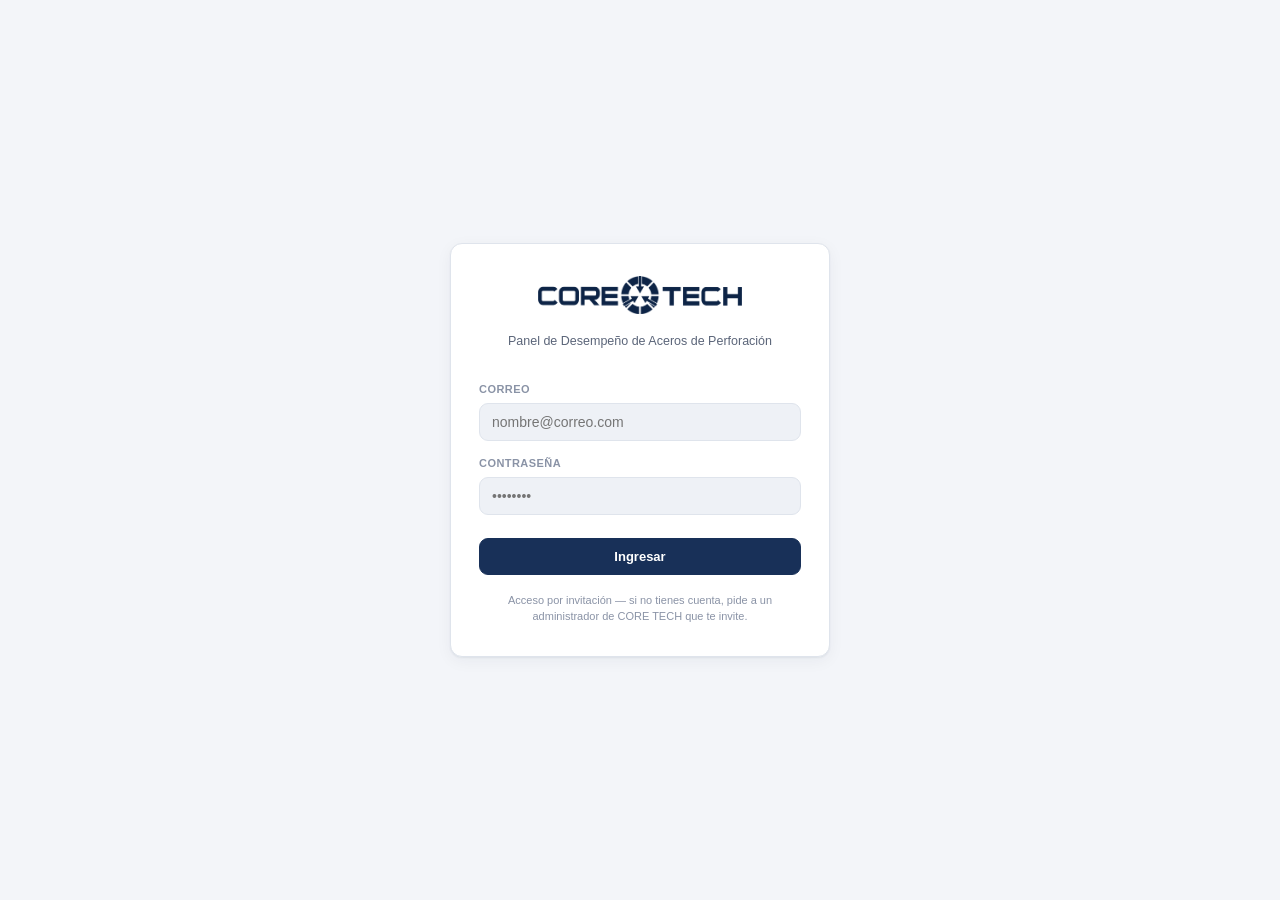
==== index.html @ a0001160 "Atención a observaciones del cliente: bajas con causa y modo completos, bajas registradas, bodega, o" ====
<!DOCTYPE html>
<html lang="es">
<head>
<meta charset="UTF-8">
<meta name="viewport" content="width=device-width, initial-scale=1.0">
<title>CORE TECH · Desempeño de Aceros de Perforación</title>
<style>
:root{
  --bg:#F3F5F9; --surface:#FFFFFF; --surface-2:#EEF1F6; --border:#DFE4EC;
  --text:#16233C; --text-dim:#5B6579; --text-faint:#8A93A6;
  --navy:#183058; --cyan:#00ADEE; --cyan2:#28AAE1; --cyan3:#4BC5EF;
  --gray1:#908D8E; --gray2:#9B9B9B; --gray3:#C4C4C4;
  --green:#1BAF7A; --orange:#E8722C; --blue:#0E7FA8;
  --ramp1:#4FBFE8; --ramp2:#28AAE1; --ramp3:#0E7FA8; --ramp4:#175A82;
  --red:#D64545; --gold:#B8862B; --purple:#7B5EC7;
  --shadow: 0 1px 2px rgba(22,35,60,.06), 0 4px 16px rgba(22,35,60,.05);
  --radius: 12px;
  --font-title:'Orbitron','Segoe UI',system-ui,sans-serif;
  --font-body:-apple-system,BlinkMacSystemFont,'Segoe UI',Roboto,Helvetica,Arial,sans-serif;
}
:root:not([data-theme="light"]) {
  @media (prefers-color-scheme: dark){
    --bg:#0B1A2E; --surface:#122642; --surface-2:#16294A; --border:#233A5C;
    --text:#EAF1FB; --text-dim:#A9B7CC; --text-faint:#7C8AA3;
    --green:#17A177; --orange:#D96E2A; --blue:#4586DA;
    --ramp1:#175A82; --ramp2:#0E7FA8; --ramp3:#28AAE1; --ramp4:#4FBFE8;
    --gold:#D6A23F; --purple:#9B82E0;
    --shadow: 0 1px 2px rgba(0,0,0,.3), 0 8px 24px rgba(0,0,0,.35);
  }
}
:root[data-theme="dark"]{
  --bg:#0B1A2E; --surface:#122642; --surface-2:#16294A; --border:#233A5C;
  --text:#EAF1FB; --text-dim:#A9B7CC; --text-faint:#7C8AA3;
  --green:#17A177; --orange:#D96E2A; --blue:#4586DA;
  --ramp1:#175A82; --ramp2:#0E7FA8; --ramp3:#28AAE1; --ramp4:#4FBFE8;
  --gold:#D6A23F; --purple:#9B82E0;
  --shadow: 0 1px 2px rgba(0,0,0,.3), 0 8px 24px rgba(0,0,0,.35);
}

@font-face{ font-family:'Orbitron'; font-weight:600; src:url([data-uri]) format('truetype'); font-display:swap; }
@font-face{ font-family:'Orbitron'; font-weight:800; src:url([data-uri]) format('truetype'); font-display:swap; }

*{box-sizing:border-box;}
html,body{margin:0;padding:0;}
body{
  background:var(--bg); color:var(--text); font-family:var(--font-body);
  font-size:14px; line-height:1.45; overflow-x:hidden;
}
#app{max-width:1400px;margin:0 auto;padding:20px 24px 60px;}

/* ---- login gate ---- */
body.authed #loginScreen{display:none;}
#app, #hubScreen, #usersScreen, #perfScreen, #dailyReportScreen, #toolsScreen, #reportsScreen, #dataScreen{display:none;}
body.screen-hub #hubScreen{display:flex;}
body.screen-app #app{display:block;}
body.screen-users #usersScreen{display:block;}
body.screen-perf #perfScreen{display:block;}
body.screen-daily-report #dailyReportScreen{display:flex;}
body.screen-tools #toolsScreen{display:flex;}
body.screen-reports #reportsScreen{display:flex;}
body.screen-data #dataScreen{display:flex;}
#perfScreen{max-width:1400px; margin:0 auto; padding:20px 24px 60px;}
#perfScreen .screen-header{max-width:none; margin:0 0 18px; padding:0;}
#dataScreen{max-width:1400px;}
#dailyReportScreen, #toolsScreen, #reportsScreen, #dataScreen{max-width:1200px; margin:0 auto; padding:20px 24px 60px; flex-direction:column; gap:20px;}
#dailyReportScreen .screen-header, #toolsScreen .screen-header, #reportsScreen .screen-header, #dataScreen .screen-header{max-width:none; margin:0; padding:0;}
#loginScreen{
  min-height:100vh; display:flex; align-items:center; justify-content:center; padding:24px;
}
.login-card{
  width:100%; max-width:380px; background:var(--surface); border:1px solid var(--border);
  border-radius:var(--radius); box-shadow:var(--shadow); padding:32px 28px; text-align:center;
}
.login-logo{height:38px; width:auto; margin:0 auto 18px; display:block;}
.login-logo.logo-dark{display:none;}
@media (prefers-color-scheme: dark){
  :root:not([data-theme="light"]) .login-logo.logo-light{display:none;}
  :root:not([data-theme="light"]) .login-logo.logo-dark{display:block;}
}
:root[data-theme="dark"] .login-logo.logo-light{display:none;}
:root[data-theme="dark"] .login-logo.logo-dark{display:block;}
.login-subtitle{font-size:12.5px; color:var(--text-dim); margin:0 0 22px;}
#loginForm, #setPasswordForm{display:flex; flex-direction:column; gap:5px; text-align:left;}
#loginForm label, #setPasswordForm label{font-size:11px; font-weight:700; text-transform:uppercase; letter-spacing:.04em; color:var(--text-faint); margin-top:10px;}
#loginForm input, #setPasswordForm input{
  padding:10px 12px; border-radius:9px; border:1px solid var(--border); background:var(--surface-2);
  color:var(--text); font-size:14px; font-family:var(--font-body);
}
.login-submit{width:100%; margin-top:18px; padding:10px;}
.login-error{background:rgba(214,69,69,.12); color:var(--red); font-size:12.5px; padding:9px 11px; border-radius:8px; margin-top:12px;}
.login-note{font-size:11px; color:var(--text-faint); margin:18px 0 0;}

/* ---- hub (selector de módulo) ---- */
#hubScreen{min-height:100vh; align-items:center; justify-content:center; padding:24px;}
.hub-wrap{width:100%; max-width:760px; text-align:center;}
.hub-logo{height:40px; width:auto; margin:0 auto 26px; display:block;}
.hub-logo.logo-dark{display:none;}
@media (prefers-color-scheme: dark){
  :root:not([data-theme="light"]) .hub-logo.logo-light{display:none;}
  :root:not([data-theme="light"]) .hub-logo.logo-dark{display:block;}
}
:root[data-theme="dark"] .hub-logo.logo-light{display:none;}
:root[data-theme="dark"] .hub-logo.logo-dark{display:block;}
.hub-title{font-family:var(--font-title); font-size:16px; letter-spacing:.03em; margin:0 0 22px; color:var(--text);}
.hub-grid{display:grid; grid-template-columns:repeat(auto-fit,minmax(200px,1fr)); gap:16px;}
.hub-card{
  background:var(--surface); border:1px solid var(--border); border-radius:var(--radius);
  box-shadow:var(--shadow); padding:26px 18px; cursor:pointer; text-align:center;
  color:var(--text); font-family:var(--font-body); transition:transform .12s ease, border-color .12s ease;
}
.hub-card:hover{border-color:var(--cyan2); transform:translateY(-2px);}
.hub-card .hub-card-icon{font-size:26px; display:block; margin-bottom:10px;}
.hub-card .hub-card-title{font-size:14px; font-weight:700;}
.hub-card .hub-card-sub{font-size:11.5px; color:var(--text-faint); margin-top:4px;}
.hub-empty{color:var(--text-faint); font-size:13px; padding:20px 0;}
.hub-topbar{display:flex; justify-content:flex-end; gap:8px; margin-bottom:18px;}

/* ---- pantalla de usuarios (módulo completo) ---- */
.screen-header{display:flex; align-items:center; justify-content:space-between; gap:12px; max-width:1400px; margin:0 auto 18px; padding:20px 24px 0;}
.screen-header h1{margin:0;}
#usersScreen .card{max-width:1400px; margin:0 auto; margin-bottom:24px;}

/* ---- user badge / management ---- */
.user-badge{font-size:12px; color:var(--text-dim); padding:0 4px; white-space:nowrap;}
.user-list{display:flex; flex-direction:column; gap:6px; margin:14px 0;}
.user-row{
  display:flex; align-items:center; gap:12px; padding:9px 12px; border:1px solid var(--border);
  border-radius:9px; background:var(--surface-2); flex-wrap:wrap;
}
.user-row .user-email{flex:1 1 200px; font-size:13px; word-break:break-all;}
.user-row select{
  padding:6px 8px; border-radius:8px; border:1px solid var(--border); background:var(--surface);
  color:var(--text); font-size:12.5px; font-family:var(--font-body);
}
.mine-checks{display:flex; gap:10px; align-items:center; font-size:11.5px; color:var(--text-dim);}
.mine-checks label{display:inline-flex; align-items:center; gap:4px; cursor:pointer;}
.mine-checks .admin-note{font-style:italic; color:var(--text-faint);}

.card{
  background:var(--surface); border:1px solid var(--border); border-radius:var(--radius);
  box-shadow:var(--shadow); padding:18px 20px;
}

/* ---- header ---- */
.topbar{
  display:flex; flex-wrap:wrap; align-items:center; justify-content:space-between; gap:12px 16px;
  padding:14px 4px 20px;
}
.brand{display:flex; align-items:center; gap:16px; min-width:0;}
.brand > div{min-width:0;}
.brand h1{overflow-wrap:break-word;}
.brand img.logo{height:34px; width:auto; display:block;}
.brand img.logo-dark{display:none;}
@media (prefers-color-scheme: dark){
  :root:not([data-theme="light"]) .brand img.logo-light{ display:none; }
  :root:not([data-theme="light"]) .brand img.logo-dark{ display:block; }
}
:root[data-theme="dark"] .brand img.logo-light{ display:none; }
:root[data-theme="dark"] .brand img.logo-dark{ display:block; }
.brand h1{
  font-family:var(--font-title); font-weight:800; font-size:16px; letter-spacing:.02em;
  margin:0; color:var(--navy);
}
:root[data-theme="dark"] .brand h1,
:root:not([data-theme="light"]) .brand h1{ color:var(--text); }
@media (prefers-color-scheme: dark){ :root:not([data-theme="light"]) .brand h1{ color:var(--text); } }
.brand .subtitle{margin:2px 0 0; color:var(--text-dim); font-size:12.5px;}
.mode-badge{
  display:inline-flex; vertical-align:middle; margin-left:8px; font-family:var(--font-body);
  font-size:11px; font-weight:700; letter-spacing:.02em; padding:3px 9px; border-radius:99px;
  background:var(--cyan); color:#fff;
}
.mode-badge[hidden]{display:none;}
.topbar-actions{display:flex; flex-wrap:wrap; align-items:center; justify-content:flex-end; gap:8px 10px; min-width:0;}
#presentationMineSelect{
  font-family:var(--font-body); border-radius:9px; border:1px solid var(--border); background:var(--surface);
  color:var(--text); padding:8px 12px; font-size:13px; font-weight:600; cursor:pointer;
}
body.presentation .presentation-hide{display:none;}

button{
  font-family:var(--font-body); cursor:pointer; border-radius:9px; border:1px solid var(--border);
  background:var(--surface); color:var(--text); padding:8px 14px; font-size:13px; font-weight:600;
  transition:all .15s ease;
}
button:hover{border-color:var(--cyan); color:var(--navy);}
:root[data-theme="dark"] button:hover, :root:not([data-theme="light"]) button:hover{color:var(--cyan3);}
button.primary{background:var(--navy); border-color:var(--navy); color:#fff;}
button.primary:hover{background:#0f2140; color:#fff;}
button.ghost{background:transparent; border-color:transparent; padding:8px 10px;}
button.small{padding:5px 10px; font-size:12px; font-weight:500;}
button.chip{
  border-radius:999px; padding:6px 13px; font-size:12.5px; font-weight:500;
  background:var(--surface-2); border-color:var(--border); color:var(--text-dim);
}
button.chip.active{background:var(--navy); border-color:var(--navy); color:#fff;}
button:disabled{opacity:.45; cursor:not-allowed;}
button:disabled:hover{border-color:var(--border); color:var(--text);}

.perf-selection-bar{
  display:flex; flex-wrap:wrap; align-items:center; gap:8px 12px;
  margin:2px 0 18px; padding:10px 14px; background:var(--surface-2);
  border:1px solid var(--border); border-radius:10px;
}
.perf-selection-count{font-size:12.5px; font-weight:700; color:var(--text-dim); margin-right:auto;}
.perf-row-chk, .perf-select-all-chk{width:16px; height:16px; cursor:pointer;}

/* ---- filter bar ---- */
.filterbar{
  display:flex; flex-wrap:wrap; align-items:flex-end; gap:18px 22px;
  margin-bottom:18px;
}
.filter-group{display:flex; flex-direction:column; gap:6px; min-width:140px;}
.filter-group[hidden]{display:none;}
.filter-group label{font-size:11px; font-weight:700; text-transform:uppercase; letter-spacing:.05em; color:var(--text-faint);}
.chipset{display:flex; flex-wrap:wrap; gap:6px; max-width:340px;}
.dropdown{position:relative;}
.dropdown-btn{
  display:flex; align-items:center; gap:6px; min-width:170px; justify-content:space-between;
  background:var(--surface-2); font-weight:500;
}
.dropdown-panel{
  position:absolute; top:calc(100% + 6px); left:0; z-index:40; width:280px; max-height:320px;
  overflow-y:auto; background:var(--surface); border:1px solid var(--border); border-radius:10px;
  box-shadow:var(--shadow); padding:10px;
}
.dropdown-panel input[type="search"]{
  width:100%; padding:7px 9px; border-radius:7px; border:1px solid var(--border);
  background:var(--surface-2); color:var(--text); font-size:12.5px; margin-bottom:8px;
}
.dropdown-panel label.opt{
  display:flex; align-items:center; gap:8px; padding:5px 4px; font-size:12.5px; border-radius:6px; cursor:pointer;
}
.dropdown-panel label.opt:hover{background:var(--surface-2);}
.dateinputs{display:flex; align-items:center; gap:6px;}
.dateinputs input[type="date"]{
  padding:6.5px 8px; border-radius:8px; border:1px solid var(--border); background:var(--surface-2);
  color:var(--text); font-size:12.5px; font-family:var(--font-body);
}
.filter-group input[type="date"], .filter-group input[type="text"],
.filter-group input[type="number"], .filter-group input[type="search"]{
  padding:8px 10px; border-radius:8px; border:1px solid var(--border); background:var(--surface-2);
  color:var(--text); font-size:13px; font-family:var(--font-body); width:100%;
}
.metros-input{
  width:100px; padding:5px 8px; border-radius:7px; border:1px solid var(--border);
  background:var(--surface); color:var(--text); font-size:13px; font-family:var(--font-body);
  text-align:right; font-variant-numeric:tabular-nums;
}
.metros-input:focus{border-color:var(--cyan); outline:none;}
button.danger{color:var(--red);}
button.danger:hover{border-color:var(--red); background:rgba(214,69,69,.08); color:var(--red);}

textarea{
  width:100%; padding:10px 12px; border-radius:8px; border:1px solid var(--border);
  background:var(--surface-2); color:var(--text); font-size:13px; font-family:var(--font-body);
  resize:vertical; min-height:70px;
}
textarea:focus{border-color:var(--cyan); outline:none;}
#reportsFormView label{display:block; font-size:11px; font-weight:700; text-transform:uppercase; letter-spacing:.05em; color:var(--text-faint); margin-bottom:6px;}
#reportsFormView h3{margin-bottom:4px;}
.rpt-plan-row{display:grid; grid-template-columns:2fr 1fr 140px auto; gap:10px; align-items:end; margin-bottom:10px;}
.rpt-plan-row .filter-group{min-width:0;}
@media (max-width:760px){ .rpt-plan-row{grid-template-columns:1fr;} }
.rpt-aprobadores{display:grid; grid-template-columns:repeat(auto-fit, minmax(220px,1fr)); gap:16px; margin-top:10px;}
.rpt-aprobador{display:flex; flex-direction:column; gap:10px; background:var(--surface-2); border:1px solid var(--border); border-radius:10px; padding:14px;}
.rpt-fotos-preview{display:flex; flex-wrap:wrap; gap:10px; margin-top:12px;}
.rpt-foto-thumb{position:relative; width:110px; height:80px; border-radius:8px; overflow:hidden; border:1px solid var(--border);}
.rpt-foto-thumb img{width:100%; height:100%; object-fit:cover; display:block;}
.rpt-foto-thumb button{position:absolute; top:2px; right:2px; padding:2px 6px; font-size:11px; line-height:1; background:rgba(22,35,60,.75); color:#fff; border:none; border-radius:5px;}
.filter-actions{margin-left:auto; align-self:flex-end;}

/* ---- KPI row ---- */
.kpirow{
  display:grid; grid-template-columns:repeat(auto-fit,minmax(170px,1fr)); gap:14px;
  margin-bottom:20px;
}
.kpi{padding:16px 16px;}
.kpi .label{font-size:11px; font-weight:700; text-transform:uppercase; letter-spacing:.04em; color:var(--text-faint); margin-bottom:8px;}
.kpi .value{font-family:var(--font-title); font-weight:800; font-size:23px; color:var(--navy); line-height:1.1;}
:root[data-theme="dark"] .kpi .value, :root:not([data-theme="light"]) .kpi .value{color:var(--cyan3);}
@media (prefers-color-scheme: dark){ :root:not([data-theme="light"]) .kpi .value{color:var(--cyan3);} }
.kpi .value small{font-size:12px; font-weight:600; color:var(--text-dim); margin-left:2px;}
.kpi .sub{font-size:11.5px; color:var(--text-dim); margin-top:5px;}
.kpi.accent{background:linear-gradient(135deg, var(--navy), #0f2140); border-color:var(--navy);}
.kpi.accent .label{color:#B9C7DE;}
.kpi.accent .value{color:#fff;}
.kpi.accent .sub{color:#9FB0C8;}
.kpi.kpi-bad{border-color:var(--red);}
.kpi.kpi-bad .value{color:var(--red);}
.kpi.kpi-good{border-color:var(--green);}
.kpi.kpi-good .value{color:var(--green);}

select{
  padding:8px 10px; border-radius:8px; border:1px solid var(--border); background:var(--surface-2);
  color:var(--text); font-size:13px; font-family:var(--font-body); width:100%;
}
.conc-toggle{border-radius:999px; padding:4px 12px; font-size:11.5px; font-weight:700;}
.conc-toggle.conc-si{background:rgba(27,175,122,.15); color:var(--green); border-color:transparent;}
.conc-toggle.conc-no{background:var(--surface-2); color:var(--text-faint);}
.sarta-block{margin-bottom:6px;}
.sarta-block + .sarta-block{border-top:1px solid var(--border); padding-top:6px;}

/* ---- charts grid ---- */
.chartsgrid{display:grid; grid-template-columns:1fr 1fr; gap:16px; margin-bottom:16px;}
@media (max-width:980px){ .chartsgrid{grid-template-columns:1fr;} }
.chart-card h3{margin:0 0 4px; font-size:13.5px; font-weight:700; color:var(--text);}
.chart-card .chart-sub{font-size:11.5px; color:var(--text-faint); margin:0 0 10px;}
.chart-card svg text{fill:var(--text-dim); font-family:var(--font-body);}
.bar-label{font-size:10.5px; fill:var(--text-dim);}
.bar-value{font-size:10.5px; font-weight:700; fill:var(--text);}
.axis-line{stroke:var(--border); stroke-width:1;}
.ref-line{stroke:var(--text-faint); stroke-width:1; stroke-dasharray:3 3;}
.empty-note{color:var(--text-faint); font-size:12.5px; padding:20px 0; text-align:center;}
.chart-legend{display:flex; gap:14px; flex-wrap:wrap; font-size:11px; color:var(--text-dim); margin-bottom:6px;}
.legend-item{display:inline-flex; align-items:center; gap:5px;}
.legend-dot{width:9px; height:9px; border-radius:2px; display:inline-block; flex:none;}

/* ---- motivo de baja ---- */
.motivo-card{margin-bottom:16px;}
.motivo-card h3{margin:0 0 4px; font-size:13.5px;}
.motivo-card .note{font-size:12px; color:var(--text-dim); margin:10px 0 0; line-height:1.55;}
#motivoGrid{display:grid; grid-template-columns:repeat(auto-fit,minmax(200px,1fr)); gap:12px; margin-top:12px;}
.motivo-box{border:1px solid var(--border); border-radius:10px; padding:12px 14px; background:var(--surface-2);}
.motivo-box .m-title{font-size:11.5px; font-weight:700; color:var(--text-dim); text-transform:uppercase; letter-spacing:.03em;}
.motivo-box .m-value{font-family:var(--font-title); font-weight:800; font-size:22px; margin-top:6px;}
.motivo-box .m-detail{font-size:11.5px; color:var(--text-faint); margin-top:4px;}
.motivo-box.fin{border-left:4px solid var(--green);}
.motivo-box.operativa{border-left:4px solid var(--orange);}
.motivo-box.sincausa{border-left:4px solid var(--gray2);}
.motivo-box.otra{border-left:4px solid var(--blue);}

/* ---- table ---- */
.table-card{margin-bottom:16px;}
.table-tabs{display:flex; gap:8px; margin-bottom:12px;}
.table-tabs button{border-radius:8px;}
.table-tabs button.active{background:var(--navy); border-color:var(--navy); color:#fff;}
#tableSearch{
  width:100%; max-width:320px; padding:8px 11px; border-radius:8px; border:1px solid var(--border);
  background:var(--surface-2); color:var(--text); font-size:13px; margin-bottom:12px;
}
.table-wrap{overflow-x:auto;}
table{width:100%; border-collapse:collapse; font-size:12.5px;}
thead th{
  text-align:left; padding:8px 10px; border-bottom:2px solid var(--border); color:var(--text-faint);
  font-size:11px; text-transform:uppercase; letter-spacing:.03em; cursor:pointer; white-space:nowrap; user-select:none;
}
thead th:hover{color:var(--navy);}
thead th.sorted::after{content:' \25BE'; font-size:10px;}
tbody td{padding:7px 10px; border-bottom:1px solid var(--border); white-space:nowrap;}
tbody tr:hover{background:var(--surface-2);}
td.num{text-align:right; font-variant-numeric:tabular-nums;}
.pill{display:inline-block; padding:2px 8px; border-radius:999px; font-size:11px; font-weight:700;}
.pill.ok{background:rgba(27,175,122,.15); color:var(--green);}
.pill.warn{background:rgba(232,114,44,.15); color:var(--orange);}
.pill.bad{background:rgba(214,69,69,.15); color:var(--red);}
.trend-up{color:var(--red); font-weight:700; font-size:11px;}
.trend-down{color:var(--green); font-weight:700; font-size:11px;}
td.live{font-weight:700; background:var(--surface-2);}
.pagination{display:flex; align-items:center; gap:8px; margin-top:12px; font-size:12.5px; color:var(--text-dim);}

/* ---- import panel ---- */
.import-card{margin-bottom:16px; border-color:var(--cyan);}
.import-card h3{margin:0 0 6px; font-size:14px;}
.import-card p{font-size:12.5px; color:var(--text-dim); margin:0 0 12px; line-height:1.55;}
.dropzone{
  border:2px dashed var(--border); border-radius:10px; padding:26px; text-align:center;
  color:var(--text-dim); font-size:13px; margin-bottom:12px; transition:all .15s;
}
.dropzone.dragover{border-color:var(--cyan); background:rgba(0,173,238,.06); color:var(--navy);}
.import-status{font-size:12.5px; margin-top:10px; padding:10px 12px; border-radius:8px;}
.import-status.ok{background:rgba(27,175,122,.12); color:var(--green);}
.import-status.err{background:rgba(214,69,69,.12); color:var(--red);}
.import-status.info{background:var(--surface-2); color:var(--text-dim);}

/* ---- footer ---- */
footer{margin-top:24px; padding-top:16px; border-top:1px solid var(--border); color:var(--text-faint); font-size:11.5px; line-height:1.7;}
footer b{color:var(--text-dim);}
.methodology h4{margin:0 0 12px; font-size:13px; font-weight:700; color:var(--text-dim); text-transform:uppercase; letter-spacing:.04em;}
.glossary{display:grid; grid-template-columns:repeat(auto-fill,minmax(280px,1fr)); gap:10px 24px; margin:0;}
.glossary dt{font-size:12px; font-weight:700; color:var(--text-dim); margin:0;}
.glossary dd{margin:2px 0 0; font-size:11.5px; color:var(--text-faint); line-height:1.5;}
.methodology-note{margin:16px 0 0; padding-top:12px; border-top:1px solid var(--border); font-size:11px;}

.badge-partial{font-size:9.5px; color:var(--text-faint); font-weight:600;}

/* ---- reporte diario: filas de herramientas (formato del registro en papel) ---- */
.dr-row{display:grid; grid-template-columns:repeat(4,minmax(0,1.4fr)) 92px 108px 86px auto; gap:10px 12px; align-items:end; padding:12px; border:1px solid var(--border); border-radius:10px; background:var(--surface-2); margin-bottom:10px;}
.dr-row .filter-group{min-width:0;}
.dr-row select{font-size:12.5px;}
.dr-metros-out{display:flex; flex-direction:column; gap:6px;}
.dr-metros-label{font-size:11px; font-weight:700; text-transform:uppercase; letter-spacing:.05em; color:var(--text-faint);}
.dr-metros-val{font-family:var(--font-title); font-weight:800; font-size:17px; color:var(--navy); font-variant-numeric:tabular-nums; padding:6px 0;}
:root[data-theme="dark"] .dr-metros-val, :root:not([data-theme="light"]) .dr-metros-val{color:var(--cyan3);}
@media (max-width:1180px){ .dr-row{grid-template-columns:repeat(2,minmax(0,1fr));} }

/* ---- pantalla de Datos (administrador) ---- */
#dataScreen{max-width:1400px !important;}
#dataScreen td, #dataScreen th{white-space:nowrap;}
#dataScreen td.dt-actions{text-align:right;}
#dataScreen td.dt-actions button + button{margin-left:4px;}
.data-check-table{margin-top:10px;}
.data-check-ok{color:var(--green); font-weight:600;}
.data-check-warn{color:var(--orange); font-weight:600;}

/* encabezados de pantalla en celular: que el usuario/acciones bajen en vez de superponerse */
@media (max-width:640px){
  .screen-header{flex-wrap:wrap; align-items:flex-start;}
  .screen-header .topbar-actions{justify-content:flex-start; width:100%;}
  .screen-header .user-badge{white-space:normal; overflow-wrap:anywhere;}
}

.pill.muted{background:rgba(110,125,150,.16); color:var(--text-dim);}
.baja-chips{display:flex; gap:8px; flex-wrap:wrap; margin:6px 0 10px;}
.baja-chip{border:1px solid var(--border); background:var(--surface); color:var(--text); border-radius:999px; padding:6px 12px; font-size:12.5px; cursor:pointer;}
.baja-chip b{font-variant-numeric:tabular-nums;}
.baja-chip.active{background:var(--navy); color:#fff; border-color:var(--navy);}
.baja-chip .hint{display:block; font-size:10.5px; opacity:.75; font-weight:400;}
.baja-scroll{max-height:540px; overflow:auto;}
.baja-scroll thead th{position:sticky; top:0; background:var(--surface); z-index:1;}
.baja-bar{height:5px; border-radius:3px; background:var(--surface-2); margin-top:4px; min-width:90px; overflow:hidden;}
.baja-bar i{display:block; height:100%; background:var(--cyan);}
.muted-small{font-size:10.5px; color:var(--text-dim);}

</style>
</head>
<body>

<div id="loginScreen">
  <div class="login-card" id="loginPanel">
    <img class="logo login-logo logo-light" src="[data-uri]" alt="CORE TECH">
    <img class="logo login-logo logo-dark" src="[data-uri]" alt="CORE TECH">
    <p class="login-subtitle">Panel de Desempeño de Aceros de Perforación</p>
    <form id="loginForm">
      <label for="loginEmail">Correo</label>
      <input type="email" id="loginEmail" autocomplete="username" required placeholder="nombre@correo.com">
      <label for="loginPassword">Contraseña</label>
      <input type="password" id="loginPassword" autocomplete="current-password" required placeholder="••••••••">
      <div class="login-error" id="loginError" style="display:none;"></div>
      <button type="submit" class="primary login-submit">Ingresar</button>
    </form>
    <p class="login-note">Acceso por invitación — si no tienes cuenta, pide a un administrador de CORE TECH que te invite.</p>
  </div>
  <div class="login-card" id="setPasswordPanel" hidden>
    <img class="logo login-logo logo-light" src="[data-uri]" alt="CORE TECH">
    <img class="logo login-logo logo-dark" src="[data-uri]" alt="CORE TECH">
    <p class="login-subtitle">Fuiste invitado a CORE TECH — crea tu contraseña para continuar</p>
    <form id="setPasswordForm">
      <label for="newPassword1">Nueva contraseña</label>
      <input type="password" id="newPassword1" autocomplete="new-password" required minlength="6" placeholder="Mínimo 6 caracteres">
      <div class="login-error" id="setPasswordError" style="display:none;"></div>
      <button type="submit" class="primary login-submit">Continuar</button>
    </form>
  </div>
</div>

<div id="hubScreen">
  <div class="hub-wrap">
    <div class="hub-topbar">
      <span class="user-badge" id="hubUserBadge"></span>
      <button id="hubLogoutBtn" class="ghost">Cerrar sesión</button>
    </div>
    <img class="logo hub-logo logo-light" src="[data-uri]" alt="CORE TECH">
    <img class="logo hub-logo logo-dark" src="[data-uri]" alt="CORE TECH">
    <h2 class="hub-title">Selecciona un módulo</h2>
    <div class="hub-grid" id="hubGrid"></div>
  </div>
</div>

<div id="usersScreen">
  <div class="screen-header">
    <h1>Gestión de usuarios</h1>
    <button id="usersBackBtn" class="ghost">← Volver al panel</button>
  </div>
  <section class="card">
    <p class="chart-sub">
      El acceso es solo por invitación: un administrador invita a cada persona desde el panel de Supabase
      (Authentication → Users → Invite user); al aceptar la invitación, la persona crea su propia contraseña
      — CORE TECH nunca la ve ni la guarda. Aquí, como Administrador, puedes asignar el rol de cada cuenta:
      <b>Administrador</b> (todo, incluida esta pantalla), <b>Visualizador</b> (el panel completo de una o
      varias minas, según lo que le marques), <b>Supervisor</b> (solo metraje y rendimiento, sin costos, de
      las 3 minas), <b>Digitalizador</b> (carga los reportes diarios de las 3 minas), o <b>Técnico</b> (solo
      metraje y rendimiento, sin costos, solo de la mina que le asignes: Sandra K, El Silencio o Providencia). Marca a qué puede
      entrar cada Visualizador o Técnico — Administrador, Supervisor y Digitalizador siempre ven todas las minas.
    </p>
    <div id="userList" class="user-list"></div>
    <div class="import-status" id="userAddStatus" style="display:none;"></div>
  </section>
</div>

<!-- Panel restringido de solo lectura: metraje y rendimiento por pieza, sin
     precios ni CPM. Lo usan Supervisor (las 3 minas juntas) y Técnico (solo
     la mina que le asignó el administrador). -->
<div id="perfScreen">
  <div class="screen-header">
    <div>
      <h1>Panel de rendimiento</h1>
      <p class="subtitle" id="perfSubtitle"></p>
    </div>
    <div class="topbar-actions">
      <button id="perfGoToolsBtn" class="ghost" hidden>Códigos y despachos</button>
      <button id="perfGoReportsBtn" class="ghost" hidden>Informes de falla</button>
      <button id="perfHomeBtn" class="ghost" hidden>Inicio</button>
      <span class="user-badge" id="perfUserBadge"></span>
      <button id="perfLogoutBtn" class="ghost">Cerrar sesión</button>
    </div>
  </div>
  <section class="card">
    <div class="filterbar">
      <div class="filter-group" id="perfMinaFilterGroup" hidden>
        <label>Mina</label>
        <select id="perfMinaSelect"><option value="">Todas</option></select>
      </div>
      <div class="filter-group" id="perfSearchFilterGroup">
        <label>Buscar</label>
        <input type="search" id="perfSearch" placeholder="Código, referencia, herramienta…">
      </div>
    </div>
    <p class="chart-sub" id="perfLegend">
      <span class="legend-item"><span class="legend-dot" style="background:var(--red)"></span>Bajo 85% de lo ideal</span>
      <span class="legend-item"><span class="legend-dot" style="background:var(--orange)"></span>Entre 85% y 100%</span>
      <span class="legend-item"><span class="legend-dot" style="background:var(--green)"></span>100% o más</span>
    </p>
    <div class="perf-selection-bar" id="perfSelectionBar">
      <span class="perf-selection-count" id="perfSelectionCount">0 herramientas seleccionadas</span>
      <button class="small ghost" id="perfSelectAllFiltered" type="button">Seleccionar todas las filtradas</button>
      <button class="small ghost" id="perfClearSelection" type="button">Limpiar selección</button>
      <button class="small" id="perfToggleChart" type="button" disabled>Ver gráfico</button>
      <button class="small primary" id="perfExportPdf" type="button" disabled>Exportar PDF</button>
    </div>
    <div class="card chart-card" id="perfChartPanel" hidden>
      <h3>Comparativo de herramientas seleccionadas</h3>
      <p class="chart-sub">% de rendimiento (metros perforados / metro ideal) por herramienta marcada abajo.</p>
      <div id="perfChartRendimiento"></div>
      <p class="chart-sub" style="margin-top:20px;">Metros reales perforados vs. metro ideal (garantizado).</p>
      <div id="perfChartMetros"></div>
    </div>
    <div class="table-wrap">
      <table>
        <thead id="perfTableHead"></thead>
        <tbody id="perfTableBody"></tbody>
      </table>
    </div>
    <div class="pagination" id="perfPagination"></div>
  </section>
</div>

<!-- Pantalla del Digitalizador: carga el reporte diario de producción y
     corrige (borra) reportes con error, directo contra Supabase — la app ya
     es la fuente de datos, no una recarga de Excel. -->
<div id="dailyReportScreen">
  <div class="screen-header">
    <div>
      <h1>Reporte diario de producción</h1>
      <p class="subtitle">Aris Mining Segovia — Sandra K, El Silencio, Providencia</p>
    </div>
    <div class="topbar-actions">
      <button id="dailyReportHomeBtn" class="ghost" hidden>Inicio</button>
      <span class="user-badge" id="dailyReportUserBadge"></span>
      <button id="dailyReportLogoutBtn" class="ghost">Cerrar sesión</button>
    </div>
  </div>

  <section class="card">
    <h3>Nuevo reporte de perforación</h3>
    <p class="chart-sub">Mismo formato del registro diario en papel: datos de la jornada arriba y, abajo, una fila por cada combinación de herramientas usada. Cuando cambias una herramienta (por ejemplo la broca cada 6 a 10 barrenos) agregas una fila nueva. Los metros se calculan solos: barrenos × longitud.</p>
    <div class="filterbar">
      <div class="filter-group"><label>Fecha</label><input type="date" id="drFecha"></div>
      <div class="filter-group"><label>Mina</label><select id="drMina"><option value="">Selecciona…</option></select></div>
      <div class="filter-group"><label>Frente</label><input type="text" id="drFrente" placeholder="Ej: Nivel 5 Norte"></div>
      <div class="filter-group"><label>Equipo</label><select id="drEquipo" disabled><option value="">Selecciona una mina primero</option></select></div>
      <div class="filter-group"><label>Operador 1</label><input type="text" id="drOperador" list="drOperadoresList" autocomplete="off" placeholder="Escribe o elige el operador"></div>
      <div class="filter-group"><label>Operador 2</label><input type="text" id="drOperador2" list="drOperadoresList" autocomplete="off" placeholder="Opcional"></div>
      <div class="filter-group"><label>Tipo de perforación</label><select id="drTipo"><option value="">Selecciona…</option></select></div>
      <div class="filter-group"><label>Turno</label><select id="drTurno"><option value="">—</option><option value="1">1</option><option value="2">2</option><option value="3">3</option></select></div>
      <div class="filter-group"><label>Jornada</label><select id="drJornada"><option value="">—</option><option value="DIA">Día</option><option value="NOCHE">Noche</option></select></div>
      <div class="filter-group"><label>N° de reporte</label><input type="text" id="drReporteNo" placeholder="Opcional"></div>
    </div>
    <datalist id="drOperadoresList"></datalist>
    <p class="empty-note" id="drEmptyNote">Selecciona una mina y un equipo para armar las filas del reporte.</p>
    <div id="drRowsWrap" hidden>
      <label class="opt" style="margin-bottom:8px;display:inline-flex;gap:6px;align-items:center;font-size:12.5px;"><input type="checkbox" id="drShowAll"> <span>Mostrar también las herramientas de otras categorías y de otros equipos de la mina (las de otro equipo pasan a este equipo al guardar)</span></label>
      <p class="chart-sub" id="drPrefillNote" hidden></p>
      <div id="drRowsBody"></div>
      <div class="perf-selection-bar">
        <button class="small" id="drAddRowBtn" type="button" title="La fila nueva trae las mismas herramientas y longitud de la anterior: cambia solo la que cambió (por ejemplo la broca) y escribe los barrenos">+ Agregar fila (con las herramientas de la anterior)</button>
        <span class="perf-selection-count" id="drTotalMetros">0 m en total</span>
        <button class="small primary" id="drSaveBtn" type="button" disabled>Guardar reporte</button>
      </div>
    </div>
    <p class="login-error" id="drError" hidden></p>
    <p class="chart-sub" id="drSuccess" hidden></p>
  </section>

  <section class="card">
    <h3>Reportes de <span id="drTodayLabel">la fecha seleccionada</span></h3>
    <p class="chart-sub">Filas ya guardadas para la fecha y mina de arriba — elimina una fila aquí si hubo un error de carga.</p>
    <div class="table-wrap">
      <table>
        <thead><tr><th>Equipo</th><th>Turno</th><th>Operador</th><th>Herramientas</th><th class="num">Barrenos × long. (m)</th><th class="num">Metros</th><th></th></tr></thead>
        <tbody id="drTodayBody"></tbody>
      </table>
    </div>
  </section>

  <section class="card" id="bajaCard">
    <h3>Dar de baja herramientas</h3>
    <p class="chart-sub">Todas las herramientas activas con su rendimiento: metros acumulados frente al metro garantizado de su referencia. Van ordenadas de mayor a menor rendimiento, para ver primero las que ya cumplieron lo que debían producir.</p>

    <div class="card" id="bajaFormCard" hidden style="background:var(--surface-2); margin:14px 0;">
      <h3 id="bajaFormTitle">Dar de baja</h3>
      <div class="filterbar">
        <div class="filter-group">
          <label>Fecha de baja</label>
          <input type="date" id="bajaFecha">
        </div>
        <div class="filter-group">
          <label>Causa de descarte</label>
          <select id="bajaCausa"><option value="">Selecciona…</option></select>
        </div>
        <div class="filter-group">
          <label>Modo de falla</label>
          <select id="bajaFalla"><option value="">Selecciona…</option></select>
        </div>
      </div>
      <p class="login-error" id="bajaError" hidden></p>
      <div class="perf-selection-bar">
        <button class="small ghost" id="bajaCancelBtn" type="button">Cancelar</button>
        <button class="small primary" id="bajaConfirmBtn" type="button">Dar de baja</button>
      </div>
    </div>
    <p class="chart-sub" id="bajaSuccess" hidden></p>

    <div class="filterbar">
      <div class="filter-group" style="flex:1; min-width:220px;">
        <label>Buscar</label>
        <input type="search" id="bajaSearch" placeholder="Código, referencia, herramienta…">
      </div>
      <div class="filter-group"><label>Mina</label><select id="bajaMina"><option value="">Todas</option></select></div>
      <div class="filter-group"><label>Equipo</label><select id="bajaEquipo"><option value="">Todos</option></select></div>
    </div>
    <div class="baja-chips" id="bajaChips"></div>
    <div class="table-wrap baja-scroll">
      <table>
        <thead><tr><th>Código</th><th>Herramienta</th><th>Mina</th><th>Equipo</th><th class="num">Metros</th><th class="num">Garantizado</th><th>Rendimiento</th><th></th></tr></thead>
        <tbody id="bajaResultsBody"></tbody>
      </table>
    </div>
    <p class="empty-note" id="bajaEmptyNote" hidden></p>
  </section>

  <section class="card" id="bajasRegCard">
    <h3>Bajas registradas</h3>
    <p class="chart-sub">Corrige la fecha, la causa o el modo de falla de una baja ya registrada. Si una herramienta se dio de baja por error, puedes devolverla a activa. El filtro «Sin causa o modo» muestra las bajas que todavía no tienen esos datos.</p>
    <div class="card" id="brFormCard" hidden style="background:var(--surface-2); margin:14px 0;">
      <h3 id="brFormTitle">Corregir baja</h3>
      <div class="filterbar">
        <div class="filter-group"><label>Fecha de baja</label><input type="date" id="brFecha"></div>
        <div class="filter-group"><label>Causa de descarte</label><select id="brCausa"><option value="">Selecciona…</option></select></div>
        <div class="filter-group"><label>Modo de falla</label><select id="brFalla"><option value="">Selecciona…</option></select></div>
      </div>
      <p class="login-error" id="brError" hidden></p>
      <div class="perf-selection-bar">
        <button class="small ghost" id="brCancelBtn" type="button">Cancelar</button>
        <button class="small ghost danger" id="brReactivarBtn" type="button">Deshacer la baja (volver a activa)</button>
        <button class="small primary" id="brSaveBtn" type="button">Guardar corrección</button>
      </div>
    </div>
    <p class="chart-sub" id="brSuccess" hidden></p>
    <div class="filterbar">
      <div class="filter-group" style="flex:1; min-width:220px;"><label>Buscar</label><input type="search" id="brSearch" placeholder="Código, referencia, herramienta, causa…"></div>
      <div class="filter-group"><label>Mina</label><select id="brMina"><option value="">Todas</option></select></div>
      <div class="filter-group"><label>Mostrar</label><select id="brFiltro"><option value="todas">Todas las bajas</option><option value="sin">Sin causa o modo</option><option value="con">Con causa y modo</option></select></div>
    </div>
    <p class="chart-sub" id="brResumen"></p>
    <div class="table-wrap baja-scroll">
      <table>
        <thead><tr><th>Código</th><th>Herramienta</th><th>Mina</th><th>Equipo</th><th>Fecha de baja</th><th>Causa de descarte</th><th>Modo de falla</th><th></th></tr></thead>
        <tbody id="brBody"></tbody>
      </table>
    </div>
  </section>
</div>

<!-- Pantalla del Supervisor: registrar códigos nuevos (altas) y despachos a
     mina/equipo. Un código sin mina queda "en bodega" (RESERVA) hasta que se
     despache. -->
<div id="toolsScreen">
  <div class="screen-header">
    <div>
      <h1>Códigos y despachos</h1>
      <p class="subtitle">Registra herramientas nuevas y despáchalas a una mina y un equipo.</p>
    </div>
    <div class="topbar-actions">
      <button id="toolsBackBtn" class="ghost">← Panel de rendimiento</button>
      <button id="toolsGoReportsBtn" class="ghost">Informes de falla</button>
      <button id="toolsHomeBtn" class="ghost" hidden>Inicio</button>
      <span class="user-badge" id="toolsUserBadge"></span>
      <button id="toolsLogoutBtn" class="ghost">Cerrar sesión</button>
    </div>
  </div>

  <section class="card" id="altaCard">
    <h3>Registrar código nuevo</h3>
    <p class="chart-sub">Si ya sabes a qué mina y equipo va, complétalos y queda despachada de una vez. Si la dejas sin mina, queda en bodega para despacharla después.</p>
    <div class="filterbar">
      <div class="filter-group" id="altaUnoGroup">
        <label>Código de marcado</label>
        <input type="text" id="altaCodigo" placeholder="Ej: Y412">
      </div>
      <div class="filter-group" id="altaVariosGroup" hidden style="min-width:280px; flex:1;">
        <label>Códigos (uno por línea, o separados por coma o espacio)</label>
        <textarea id="altaCodigos" rows="4" placeholder="Y412&#10;Y413&#10;Y414"></textarea>
      </div>
      <div class="filter-group" style="min-width:260px;">
        <label>Referencia</label>
        <select id="altaReferencia"><option value="">Selecciona…</option></select>
      </div>
      <div class="filter-group">
        <label>Fecha de entrega</label>
        <input type="date" id="altaFecha">
      </div>
      <div class="filter-group">
        <label>Mina (opcional)</label>
        <select id="altaMina"><option value="">Dejar en bodega</option></select>
      </div>
      <div class="filter-group">
        <label>Equipo</label>
        <input type="text" id="altaEquipo" placeholder="Ej: JUMBO-8" disabled>
      </div>
    </div>
    <label style="display:inline-flex; gap:6px; align-items:center; font-size:12.5px; margin:6px 0;"><input type="checkbox" id="altaVarios"> <span>Registrar varios códigos a la vez (misma referencia, fecha y destino)</span></label>
    <p class="login-error" id="altaError" hidden></p>
    <p class="chart-sub" id="altaSuccess" hidden></p>
    <div class="perf-selection-bar">
      <button class="small primary" id="altaSaveBtn" type="button">Registrar</button>
    </div>
  </section>

  <section class="card">
    <h3>En bodega — sin despachar</h3>
    <p class="chart-sub">Códigos ya registrados que todavía no se han asignado a una mina y un equipo.</p>
    <div class="perf-selection-bar" style="margin-bottom:8px;"><button class="small primary" id="bodegaRegistrarBtn" type="button">+ Registrar código en bodega</button></div>
    <div class="table-wrap">
      <table>
        <thead><tr><th>Referencia</th><th>Herramienta</th><th>Código Interno</th><th>Mina</th><th>Equipo</th><th>Fecha</th><th></th></tr></thead>
        <tbody id="reservaBody"></tbody>
      </table>
    </div>
    <div class="card" id="despachoFormCard" hidden style="background:var(--surface-2); margin-top:14px;">
      <h3 id="despachoFormTitle">Despachar</h3>
      <div class="filterbar">
        <div class="filter-group">
          <label>Mina</label>
          <select id="despachoMina"><option value="">Selecciona…</option></select>
        </div>
        <div class="filter-group">
          <label>Equipo</label>
          <input type="text" id="despachoEquipo" placeholder="Ej: JUMBO-8">
        </div>
        <div class="filter-group">
          <label>Fecha de despacho</label>
          <input type="date" id="despachoFecha">
        </div>
      </div>
      <p class="login-error" id="despachoError" hidden></p>
      <div class="perf-selection-bar">
        <button class="small ghost" id="despachoCancelBtn" type="button">Cancelar</button>
        <button class="small primary" id="despachoConfirmBtn" type="button">Confirmar despacho</button>
      </div>
    </div>
  </section>
</div>

<!-- Pantalla del Supervisor: informes de análisis de falla premature. Solo
     lista herramientas dadas de baja con motivo "falla prematura" (nunca
     fin de vida útil) — ver handleConfirmBaja en ui.js, que es quien fija
     ese motivo en el momento de la baja. El informe se genera 100% en el
     navegador (nada se guarda en Supabase) y se imprime/exporta a PDF. -->
<div id="reportsScreen">
  <div class="screen-header">
    <div>
      <h1>Informes de falla</h1>
      <p class="subtitle">Genera el informe de análisis de falla prematura de una herramienta dada de baja.</p>
    </div>
    <div class="topbar-actions">
      <button id="reportsBackBtn" class="ghost">← Panel de rendimiento</button>
      <button id="reportsGoToolsBtn" class="ghost">Códigos y despachos</button>
      <button id="reportsHomeBtn" class="ghost" hidden>Inicio</button>
      <span class="user-badge" id="reportsUserBadge"></span>
      <button id="reportsLogoutBtn" class="ghost">Cerrar sesión</button>
    </div>
  </div>

  <section class="card" id="reportsListView">
    <h3>Herramientas con falla prematura</h3>
    <p class="chart-sub">Solo aparecen aquí las que se dieron de baja como falla (no las que cumplieron su vida útil).</p>
    <div class="filterbar">
      <div class="filter-group" style="flex:1; min-width:260px;">
        <label>Buscar</label>
        <input type="search" id="reportsSearch" placeholder="Código, referencia, herramienta…">
      </div>
    </div>
    <div class="table-wrap">
      <table>
        <thead><tr><th>Referencia</th><th>Herramienta</th><th>Código Interno</th><th>Mina</th><th>Fecha de falla</th><th>Causa</th><th>Modo de falla</th><th></th></tr></thead>
        <tbody id="reportsListBody"></tbody>
      </table>
    </div>
  </section>

  <section class="card" id="reportsFormView" hidden>
    <div class="topbar-actions" style="justify-content:flex-start; margin-bottom:14px;">
      <button id="rptBackToListBtn" class="ghost" type="button">← Volver a la lista</button>
    </div>
    <h3>1. Información general</h3>
    <div class="filterbar">
      <div class="filter-group"><label>Fecha del informe</label><input type="date" id="rptFecha"></div>
      <div class="filter-group" style="min-width:220px;"><label>Contrato</label><input type="text" id="rptContrato" placeholder="Ej: No.AMS-SRA044-25/1"></div>
      <div class="filter-group"><label>Elaborado por</label><input type="text" id="rptElaboradoPor" placeholder="Nombre"></div>
      <div class="filter-group"><label>Cargo</label><input type="text" id="rptCargo" placeholder="Ej: Supervisor de campo"></div>
    </div>

    <h3 style="margin-top:22px;">2. Identificación de la herramienta</h3>
    <p class="chart-sub" id="rptToolSummary"></p>
    <div class="filterbar">
      <div class="filter-group"><label>Número de serie o lote</label><input type="text" id="rptNumSerie" placeholder="N/A"></div>
      <div class="filter-group"><label>Fecha de respuesta en servicio</label><input type="date" id="rptFechaRespuesta"></div>
    </div>

    <h3 style="margin-top:22px;">3. Información operacional</h3>
    <div class="filterbar">
      <div class="filter-group"><label>Marca del equipo</label><input type="text" id="rptMarcaEquipo" placeholder="Ej: EPIROC"></div>
      <div class="filter-group"><label>Modelo del equipo</label><input type="text" id="rptModeloEquipo" placeholder="Ej: S10S"></div>
    </div>

    <h3 style="margin-top:22px;">4. Descripción de la falla</h3>
    <p class="chart-sub" id="rptFallaSummary"></p>

    <h3 style="margin-top:22px;">5. Análisis técnico</h3>
    <textarea id="rptAnalisis" rows="4" placeholder="Describe el análisis técnico de la falla…"></textarea>
    <label style="display:block; margin-top:12px;">Hallazgos relevantes (uno por línea)</label>
    <textarea id="rptHallazgos" rows="3" placeholder="Un hallazgo por línea…"></textarea>

    <h3 style="margin-top:22px;">6. Conclusión técnica</h3>
    <textarea id="rptConclusion" rows="4" placeholder="Conclusión técnica del análisis…"></textarea>

    <h3 style="margin-top:22px;">7. Plan de acción</h3>
    <div id="rptPlanBody"></div>
    <button type="button" class="small ghost" id="rptPlanAddBtn">+ Agregar acción</button>

    <h3 style="margin-top:22px;">8. Anexo fotográfico</h3>
    <input type="file" id="rptFotos" accept="image/*" multiple>
    <div id="rptFotosPreview" class="rpt-fotos-preview"></div>

    <h3 style="margin-top:22px;">9. Aprobaciones</h3>
    <div class="rpt-aprobadores">
      <div class="rpt-aprobador">
        <div class="filter-group"><label>Nombre</label><input type="text" id="rptAprob1Nombre"></div>
        <div class="filter-group"><label>Cargo</label><input type="text" id="rptAprob1Cargo"></div>
        <div class="filter-group"><label>Empresa</label><input type="text" id="rptAprob1Empresa"></div>
      </div>
      <div class="rpt-aprobador">
        <div class="filter-group"><label>Nombre</label><input type="text" id="rptAprob2Nombre"></div>
        <div class="filter-group"><label>Cargo</label><input type="text" id="rptAprob2Cargo"></div>
        <div class="filter-group"><label>Empresa</label><input type="text" id="rptAprob2Empresa"></div>
      </div>
      <div class="rpt-aprobador">
        <div class="filter-group"><label>Nombre</label><input type="text" id="rptAprob3Nombre"></div>
        <div class="filter-group"><label>Cargo</label><input type="text" id="rptAprob3Cargo"></div>
        <div class="filter-group"><label>Empresa</label><input type="text" id="rptAprob3Empresa"></div>
      </div>
    </div>

    <p class="login-error" id="rptError" hidden></p>
    <div class="perf-selection-bar">
      <button class="small ghost" id="rptCancelBtn" type="button">Cancelar</button>
      <button class="small primary" id="rptGenerarBtn" type="button">Vista previa / Imprimir</button>
    </div>
  </section>
</div>

<!-- Pantalla del Administrador: ver, buscar, corregir y eliminar lo que está
     guardado en la base de datos (producción, piezas, catálogo, sartas) y revisar
     que los acumulados de metros y las filas principales sean consistentes. -->
<div id="dataScreen">
  <div class="screen-header">
    <div>
      <h1>Datos</h1>
      <p class="subtitle">Ver y corregir lo que está guardado en la base de datos.</p>
    </div>
    <div class="topbar-actions">
      <button id="dataHomeBtn" class="ghost">Inicio</button>
      <span class="user-badge" id="dataUserBadge"></span>
      <button id="dataLogoutBtn" class="ghost">Cerrar sesión</button>
    </div>
  </div>

  <section class="card">
    <h3>Tablas</h3>
    <div class="chipset" id="dataTableChips"></div>
    <div class="filterbar" style="margin-top:14px;">
      <div class="filter-group" style="flex:1; min-width:260px;">
        <label>Buscar</label>
        <input type="search" id="dataSearch" placeholder="Código, mina, equipo, operador…">
      </div>
    </div>
    <p class="chart-sub" id="dataInfo"></p>
    <div class="table-wrap">
      <table>
        <thead id="dataHead"></thead>
        <tbody id="dataBody"></tbody>
      </table>
    </div>
    <div class="pagination" id="dataPagination"></div>
  </section>

  <section class="card" id="dataEditCard" hidden>
    <h3 id="dataEditTitle">Editar</h3>
    <p class="chart-sub" id="dataEditHint"></p>
    <div class="filterbar" id="dataEditFields"></div>
    <p class="login-error" id="dataEditError" hidden></p>
    <div class="perf-selection-bar">
      <button class="small ghost" id="dataEditCancel" type="button">Cancelar</button>
      <button class="small primary" id="dataEditSave" type="button">Guardar cambios</button>
    </div>
  </section>

  <section class="card">
    <h3>Revisar consistencia</h3>
    <p class="chart-sub">El acumulado de cada herramienta (piezas) debe ser la suma de sus reportes (producción), y cada fila de un reporte debe tener exactamente una herramienta principal. Estas revisiones lo comprueban y, si encuentran diferencias, te dejan corregirlas.</p>
    <div class="perf-selection-bar">
      <button class="small" id="dataCheckAcumBtn" type="button">Revisar acumulados de metros</button>
      <button class="small" id="dataCheckPrimBtn" type="button">Revisar filas principales</button>
    </div>
    <div id="dataCheckResult"></div>
  </section>
</div>

<div id="app">

  <header class="topbar">
    <div class="brand">
      <img class="logo logo-light" src="[data-uri]" alt="CORE TECH" id="logoImgLight">
      <img class="logo logo-dark" src="[data-uri]" alt="CORE TECH" id="logoImgDark">
      <div>
        <h1>Desempeño de Aceros de Perforación <span class="mode-badge" id="presentationBadge" hidden>📊 Presentación</span></h1>
        <p class="subtitle" id="subtitle">Aris Mining Segovia — Sandra K · El Silencio · Providencia</p>
      </div>
    </div>
    <div class="topbar-actions">
      <span class="user-badge" id="userBadge" hidden></span>
      <select id="presentationMineSelect" hidden></select>
      <button id="appBackBtn" class="ghost">← Módulos</button>
      <button id="themeToggle" class="ghost">🌓 Auto</button>
      <button id="logoutBtn" class="ghost">Cerrar sesión</button>
    </div>
  </header>


  <section class="filterbar">
    <div class="filter-group">
      <label>Mina</label>
      <div class="dropdown">
        <button class="dropdown-btn" id="minaBtn" type="button"><span class="dd-label">Mina</span> ▾</button>
        <div class="dropdown-panel" id="minaPanel" style="display:none;">
          <input type="search" id="minaSearch" placeholder="Buscar mina…">
          <div id="minaList"></div>
        </div>
      </div>
    </div>
    <div class="filter-group">
      <label>Tipo de perforación</label>
      <div class="dropdown">
        <button class="dropdown-btn" id="tipoBtn" type="button"><span class="dd-label">Tipo de perforación</span> ▾</button>
        <div class="dropdown-panel" id="tipoPanel" style="display:none;">
          <input type="search" id="tipoSearch" placeholder="Buscar tipo…">
          <div id="tipoList"></div>
        </div>
      </div>
    </div>
    <div class="filter-group">
      <label>Estado</label>
      <div class="dropdown">
        <button class="dropdown-btn" id="estadoBtn" type="button"><span class="dd-label">Estado</span> ▾</button>
        <div class="dropdown-panel" id="estadoPanel" style="display:none;">
          <input type="search" id="estadoSearch" placeholder="Buscar estado…">
          <div id="estadoList"></div>
        </div>
      </div>
    </div>
    <div class="filter-group">
      <label>Equipo / Jumbo</label>
      <div class="dropdown">
        <button class="dropdown-btn" id="equipoBtn" type="button"><span class="dd-label">Equipo / Jumbo</span> ▾</button>
        <div class="dropdown-panel" id="equipoPanel" style="display:none;">
          <input type="search" id="equipoSearch" placeholder="Buscar equipo…">
          <div id="equipoList"></div>
        </div>
      </div>
    </div>
    <div class="filter-group">
      <label>Operador</label>
      <div class="dropdown">
        <button class="dropdown-btn" id="operadorBtn" type="button"><span class="dd-label">Operador</span> ▾</button>
        <div class="dropdown-panel" id="operadorPanel" style="display:none;">
          <input type="search" id="operadorSearch" placeholder="Buscar operador…">
          <div id="operadorList"></div>
        </div>
      </div>
    </div>
    <div class="filter-group" id="sartaFilterGroup">
      <label>Sarta</label>
      <div class="dropdown">
        <button class="dropdown-btn" id="sartaBtn" type="button"><span class="dd-label">Sarta</span> ▾</button>
        <div class="dropdown-panel" id="sartaPanel" style="display:none;">
          <input type="search" id="sartaSearch" placeholder="Buscar sarta…">
          <div id="sartaList"></div>
        </div>
      </div>
    </div>
    <div class="filter-group">
      <label>Herramienta / Referencia</label>
      <div class="dropdown">
        <button class="dropdown-btn" id="refBtn" type="button"><span class="dd-label">Herramienta / Referencia</span> ▾</button>
        <div class="dropdown-panel" id="refPanel" style="display:none;">
          <input type="search" id="refSearch" placeholder="Buscar herramienta o código…">
          <div id="refList"></div>
        </div>
      </div>
    </div>
    <div class="filter-group">
      <label>Mes</label>
      <div class="dropdown">
        <button class="dropdown-btn" id="monthBtn" type="button"><span class="dd-label">Mes</span> ▾</button>
        <div class="dropdown-panel" id="monthPanel" style="display:none;">
          <input type="search" id="monthSearch" placeholder="Buscar mes…">
          <div id="monthList"></div>
        </div>
      </div>
    </div>
    <div class="filter-group">
      <label>Rango de fechas</label>
      <div class="dateinputs">
        <input type="date" id="dateFrom"> <span>–</span> <input type="date" id="dateTo">
      </div>
    </div>
    <div class="filter-group">
      <label>Accesos rápidos</label>
      <div class="chipset">
        <button class="chip datepreset" data-preset="all" type="button">Todo</button>
        <button class="chip datepreset" data-preset="month" type="button">Mes actual</button>
        <button class="chip datepreset" data-preset="q" type="button">Últimos 3 meses</button>
        <button class="chip datepreset" data-preset="year" type="button">Año actual</button>
      </div>
    </div>
    <div class="filter-actions">
      <button id="clearFilters" type="button">Limpiar filtros</button>
      <button id="exportXlsxBtn" type="button" title="Descarga un Excel con los datos y el resumen de los filtros aplicados">⬇ Exportar Excel</button>
      <button id="exportPdfBtn" type="button" title="Genera un informe PDF con los filtros aplicados">⬇ Informe PDF</button>
    </div>
  </section>

  <section class="kpirow" id="kpiRow"></section>

  <section class="chartsgrid">
    <div class="card chart-card">
      <h3>Metros perforados por mes</h3>
      <p class="chart-sub">Suma de MP TOTAL del registro diario, según los filtros activos.</p>
      <div id="chartMonthly"></div>
    </div>
    <div class="card chart-card">
      <h3>Metros perforados por herramienta</h3>
      <p class="chart-sub">Top 10 referencias por metros acumulados en el periodo filtrado.</p>
      <div id="chartTools"></div>
    </div>
    <div class="card chart-card">
      <h3>Códigos activos por mes</h3>
      <p class="chart-sub">Códigos de herramienta distintos con al menos 1 metro perforado ese mes.</p>
      <div id="chartActiveTools"></div>
    </div>
    <div class="card chart-card">
      <h3>Rendimiento por herramienta</h3>
      <p class="chart-sub">% cumplimiento medio = metros perforados / metro ideal (garantizado, hoja MGAR). Línea punteada en 85% = metros aceptables y en 100% = metro ideal. Detalle por código de marcado (pieza individual) en la pestaña "Detalle de piezas" de la tabla de abajo.</p>
      <div id="chartRendimiento"></div>
    </div>
    <div class="card chart-card">
      <h3>Tendencia de cumplimiento mes a mes</h3>
      <p class="chart-sub">% cumplimiento medio por mes de fecha de baja. Los meses con pocas piezas cerradas son menos confiables — revisa el n en el tooltip de cada barra.</p>
      <div id="chartTrend"></div>
    </div>
  </section>

  <section class="card motivo-card">
    <h3>Motivo de baja — piezas con ciclo cerrado</h3>
    <div id="motivoGrid"></div>
    <p class="note">
      Cuando una pieza llega a <b>fin de vida útil</b> normalmente cumple y supera su garantía; las pérdidas de
      metros se concentran en bajas por <b>condición operativa</b> (percusión en vacío, rotación violenta, baja
      presión de agua de barrido, etc.) y en piezas <b>sin causa registrada</b> — cerrar ese registro es la mejora
      de trazabilidad pendiente más importante. La tarjeta "Oportunidad recuperable" arriba cuantifica los metros
      perdidos en piezas que no llegaron a fin de vida útil.
    </p>
  </section>

  <section class="chartsgrid">
    <div class="card chart-card">
      <h3>Causa de baja</h3>
      <p class="chart-sub">Top 10 causas registradas en piezas de ciclo cerrado, coloreadas por su cumplimiento medio.</p>
      <div id="chartCausa"></div>
    </div>
    <div class="card chart-card">
      <h3>Modo de falla</h3>
      <p class="chart-sub">Top 10 valores de TIPO DE FALLA registrados en piezas de ciclo cerrado.</p>
      <div id="chartFalla"></div>
    </div>
  </section>

  <section class="card table-card">
    <h3>Detalle de causas de baja</h3>
    <p class="chart-sub">Metros y USD perdidos = brecha entre metro garantizado y metros realmente perforados en piezas que no alcanzaron su garantía.</p>
    <div class="table-wrap">
      <table id="causaTable"></table>
    </div>
  </section>

  <section class="card">
    <h3>CPM por sarta</h3>
    <p class="chart-sub" id="cpmSartaConclusion"></p>
    <div id="chartCpmSarta"></div>
  </section>

  <section class="card">
    <h3>Metros por código dentro de una referencia</h3>
    <p class="chart-sub">Filtra por una sola Herramienta/Referencia arriba para ver, código por código, el metro garantizado (barra oscura) frente a los metros que esa pieza realmente logró — coloreada según su % de cumplimiento.</p>
    <div class="chart-legend">
      <span class="legend-item"><span class="legend-dot" style="background:var(--navy)"></span>Metro garantizado</span>
      <span class="legend-item"><span class="legend-dot" style="background:var(--red)"></span>Logrado: &lt;85%</span>
      <span class="legend-item"><span class="legend-dot" style="background:var(--orange)"></span>Logrado: 85–100%</span>
      <span class="legend-item"><span class="legend-dot" style="background:var(--green)"></span>Logrado: &gt;100%</span>
    </div>
    <div id="chartMetrosPorCodigo"></div>
  </section>

  <section class="card table-card">
    <h3>Promedio mensual de metros por referencia</h3>
    <p class="chart-sub">Top 8 referencias por metros acumulados; cada línea es el promedio de metros que lograron ese mes las piezas que ya finalizaron su vida útil (con fecha de baja registrada).</p>
    <div id="chartPromedioReferencia"></div>
    <div class="table-wrap" style="margin-top:14px;"><table id="promedioReferenciaTable"></table></div>
  </section>

  <section class="card presentation-hide">
    <h3>CPM — Costo por metro</h3>
    <p class="chart-sub">
      <b>CPM real de la sarta</b> = lo que cuesta perforar un metro con el conjunto completo de herramientas (shank +
      acople + barra + broca): es la suma de los CPM de cada una, promediada sobre los meses del periodo (es la
      misma serie de la gráfica «CPM por sarta»). <b>CPM real por herramienta</b> = dólares gastados ÷ metros
      logrados tomando cada herramienta por separado, por eso es mucho menor: no suma las herramientas de la sarta.
      <b>CPM ideal</b> = precio unitario ÷ metro garantizado. Solo se cuentan piezas que ya tienen fecha de baja
      registrada — una pieza todavía activa no ha terminado de acumular metros y distorsionaría el promedio.
    </p>
    <div class="kpirow" id="cpmKpiRow"></div>
    <h4 style="margin:18px 0 4px; font-size:13px;">CPM real vs. CPM ideal por herramienta (top 12 por metros perforados)</h4>
    <div id="chartCPM"></div>
  </section>

  <section class="card presentation-hide">
    <h3>CPM mensual por sarta</h3>
    <p class="chart-sub" id="cpmTrendConclusion"></p>
    <div id="cpmTrendSection"></div>
  </section>

  <section class="card presentation-hide">
    <h3>Ganancia / pérdida por herramienta</h3>
    <p class="chart-sub">
      Solo cuenta piezas ya dadas de baja (ciclo cerrado). Por cada pieza por debajo del 85% del metro ideal se
      calcula lo que el cliente pierde: metros que le faltaron para el metro ideal × costo por metro ideal (precio ÷
      metro ideal). Por encima del 100% se calcula lo que gana: metros de más × el mismo costo. Entre 85% y 100% es
      zona aceptable y no se cuantifica. El neto de cada herramienta compensa sus pérdidas con sus ganancias.
    </p>
    <div class="kpirow" id="gpKpiRow"></div>
    <div class="table-wrap"><table id="gpTable"></table></div>
  </section>

  <section class="card table-card presentation-hide">
    <div class="table-tabs">
      <button data-tab="herramienta" class="active" type="button">Por herramienta</button>
      <button data-tab="pieza" type="button">Detalle por código de marcado</button>
      <button data-tab="cpm" type="button">CPM</button>
    </div>
    <input id="tableSearch" type="search" placeholder="Buscar por código, referencia, herramienta…">
    <div class="table-wrap">
      <table>
        <thead id="tableHead"></thead>
        <tbody id="tableBody"></tbody>
      </table>
    </div>
    <div class="pagination" id="pagination"></div>
  </section>

  <footer>
    <p id="footerMeta"></p>
    <div class="methodology">
      <h4>Metodología</h4>
      <dl class="glossary">
        <dt>Código de marcado (pieza)</dt>
        <dd>Un ejemplar físico individual de una herramienta, identificado con su propio código. Una misma
          herramienta puede tener cientos de códigos en servicio a la vez.</dd>

        <dt>Herramienta / Referencia</dt>
        <dd>El tipo o modelo de herramienta (ej. un shank o una broca específicos). Agrupa a todos los códigos
          de ese modelo.</dd>

        <dt>Metro ideal (garantizado)</dt>
        <dd>Los metros que el fabricante garantiza que una herramienta de esa referencia debe perforar en su
          vida útil.</dd>

        <dt>Metros aceptables</dt>
        <dd>El 85% del metro ideal — el umbral mínimo por debajo del cual se considera que una pieza tuvo un
          desempeño deficiente.</dd>

        <dt>% Cumplimiento</dt>
        <dd>Metros realmente perforados ÷ metro ideal. Por debajo de 85% es deficiente, entre 85% y 100% es
          aceptable, por encima de 100% supera la garantía.</dd>

        <dt>Estado</dt>
        <dd>Situación actual de una pieza, según la hoja TOTALIZADOR: <b>Activo</b> (en uso), <b>Inactivo</b>
          (fuera de servicio) o <b>Reserva</b> (disponible sin usar). Puede estar vacío para piezas que aún no
          se han clasificado ahí.</dd>

        <dt>Operador</dt>
        <dd>Persona que operaba el equipo en el reporte más reciente de esa pieza.</dd>

        <dt>CPM real</dt>
        <dd>Costo por metro efectivo: precio unitario de la herramienta ÷ promedio de metros que realmente
          logran sus piezas.</dd>

        <dt>CPM ideal</dt>
        <dd>Costo por metro teórico si la herramienta cumpliera exactamente su garantía: precio unitario ÷
          metro ideal. Sirve de referencia para comparar contra el CPM real.</dd>

        <dt>CPM mensual por sarta</dt>
        <dd>Una sarta es el conjunto de herramientas que perforan juntas (ej. shank + acople + barra + broca).
          El CPM de cada herramienta se recalcula cada mes con su propio promedio de metros de ese mes — el
          mismo valor aplica aunque esa herramienta participe en varias sartas — para poder comparar cómo sube o
          baja el costo mes a mes.</dd>

        <dt>CPM de la sarta completa</dt>
        <dd>Suma de los CPM individuales de todas las herramientas que componen esa sarta, mes a mes. El "CPM
          ideal" de la sarta es un valor de referencia fijo (la misma suma, pero con el desempeño esperado de
          fábrica) contra el que se compara si el costo real de la sarta subió o bajó.</dd>

        <dt>Ganancia / pérdida por herramienta</dt>
        <dd>Valor económico del desempeño: en piezas por debajo de 85% se calcula cuánto dinero se pierde por
          los metros que faltaron; en piezas por encima de 100% se calcula cuánto se gana por los metros de
          más — ambos al costo por metro ideal.</dd>

        <dt>Oportunidad recuperable</dt>
        <dd>Metros y dinero perdidos específicamente en piezas dadas de baja antes de cumplir su garantía (no
          incluye las que llegaron a fin de vida útil cumpliendo).</dd>

        <dt>Vida útil</dt>
        <dd>Días en servicio de una pieza, desde su entrega hasta su baja. Solo se calcula para piezas que
          tienen ambas fechas registradas.</dd>

        <dt>Motivo de baja</dt>
        <dd>Por qué se retiró una pieza: fin de vida útil (cumplió su ciclo), condición operativa (falla antes
          de tiempo), sin causa registrada, u otra.</dd>

        <dt>Conciliación</dt>
        <dd>Marca manual de si una pieza ya fue verificada/cruzada contra inventario físico (Sí/No).</dd>

        <dt>Meses parciales</dt>
        <dd>El primer y el último mes del rango de datos disponible pueden no estar completos; se marcan como
          "parcial" en los gráficos para no confundirlos con una caída real de producción.</dd>
      </dl>
      <p class="methodology-note">
        Las cifras se recalculan sobre los filtros activos en cada momento. Los datos importados, la conciliación
        y los usuarios se guardan en una base de datos compartida — cualquier persona con acceso ve la misma
        información, sin importar el dispositivo desde el que entre.
        Paleta de datos y tipografía de títulos según el Manual de Marca CORE TECH 2026.
      </p>
    </div>
  </footer>

</div>

<script>window.__DATA_BUNDLE__ = {"meta":{"epoch":"2020-01-01","generated":"2026-10-10 15:38","source":"BASE_DE_DATOS_SEGOVIA_FINAL_v4.xlsx"},"dict":{"mina":["SANDRA K","EL SILENCIO","PROVIDENCIA"],"tipo":["AVANCE","ESCARIADO","SOSTENIMIENTO","DISPONIBLE","MANTENIMIENTO"],"equipo":["JUMBO-4","JUMBO-8","JUMBO-7","JUMBO-6","JUMBO-9","JUMBO-5","BOLTER","JUMBO-1","JUMBO-10"],"ref":["MIN00000326","MIN00000194","MIN00000334","MIN00000354","MIN00000151","MIN00000306","MIN00000294","MIN00000195","MIN00000284","MIN00000308","MIN00000219","MIN00000220","MIN00000481","MIN00000221","MIN00000285","MIN00000260","MIN00000327"],"herr":["SHANK ADAPTER HLX5-T38-500mm-D45","BROCA R28 X 38 mm ESFERICOS X 7","ACOPLE T38 X R32","ACOPLE T38 X T38","BARRA T38/R32 HEX35 ( 12 PIES )-3.6 MTS","REAMING BIT R32 102mm C/PILOT","M/M DRIFTER ROD R32-R28-HEX28/8´","BROCA LISA R32 X 45mm","SHANK COP 1838-T38","M/M-DRIFTER ROD R32-R28-HEX28/9´","BARRA CONICA HEX 22/1.20 MTS","BARRA CONICA HEX 22/1.80 MTS","BROCA CONICA 38 MM X 7 BUTTON","BARRA CONICA HEX 22/2.40 MTS","BARRA CONICA HEX 22/0.60 MTS","BROCA LISA R25 X 35 MM","SHANK HYDRASTAR 200 R32"],"estado":["RESERVA","INACTIVO","ACTIVO"],"causa":["SERVICIOS MINA","DAÑO OPERACIONAL","SIN ESPECIFICAR","DESGASTE","FIN DE VIDA ÚTIL","PARAMETROS DE PERFORACION","PERFORACION SUB ESTANDAR","ROSCA INCRUSTADA","DAÑO POR EXTRACCION FORZADA","CONDICION MECANICA","GEOLOGIA","ATASCAMIENTO EN FRENTE DE TRABAJO","SE BAJA CON LA PERFORADORA EN MANTENIMIENTO"],"falla":["PERDIDA DE BOTON","ROTURA DE BOTON","DESGASTE DIAMETRAL","ROTURA DE CUERPO","FIN DE VIDA ÚTIL","DESGASTE DE CUERPO","PERDIDA EN TERRENO","ROTURA ROSCA T38","OP/SIN ESPECIFICAR","ROSCA INCRUSTADA","DESGASTE DE BOTON","DOBLADA","ROTURA ROSCA R32","DESGASTE ROSCA R32","DESGASTE ROSCA T38","ROTURA DEL CUERPO","ROTURA ROSCA R38","TAPADA"],"operador":["SEBASTIAN ZEA","JORGE SALCEDO","DIEGO GOMEZ","JHOJAN URIBE","WALTER MONSALVE","DIEGO PALACIO","ADRIAN CASTAÑO","DIEGO RIVERA","VICTOR RIOS","BRAYAN GONZALEZ","GUILLERMO DELGADO","ANDRES SIERRA","ANDRES PALACIO","SEBASTIAN MUÑOZ","NELSON ORTIZ","JULIO VARELA","DURLEY MORALES","BRANDON SANCHEZ","DIEGO LOPEZ","FERNEY GUTIERREZ","LUIS HOYOS","JORGE JIMENEZ","JORGE GUTIERREZ","LUIS MARIN","WILDER SALDARRIAGA","NORBEY ARANGO","UBEIMAR GOEZ","LEVI RODRIGUEZ","OSCAR CALDERON","JHON SALDARRIAGA","MATEO P","JUAN VELASQUEZ","OSNEIDER LONDOÑO","JOHAN HOYOS","MARLON ALZATE","DARIO IBARRA","DIEGO RAMIREZ","KEVIN MAZO","JORGE RODRIGUEZ","IVAN VELASQUEZ","JUAN DIEGO PALACIO","YADRIAN CATAÑO","JOHAN URIBE","0","JOIRGE SALCEDO"]},"catalog":{"MIN00000284":{"d":"SHANK COP 1838-T38","p":270,"g":3800,"a":3230,"cpmIdeal":0.07105263157894737},"MIN00000326":{"d":"SHANK ADAPTER HLX5-T38-500mm-D45","p":279,"g":5000,"a":4250,"cpmIdeal":0.0558},"MIN00000334":{"d":"ACOPLE T38 X R32","p":80,"g":2500,"a":2125,"cpmIdeal":0.032},"MIN00000354":{"d":"ACOPLE T38 X T38","p":64,"g":3500,"a":2975,"cpmIdeal":0.018285714285714287},"MIN00000151":{"d":"BARRA T38/R32 HEX35 ( 12 PIES )-3.6 MTS","p":345,"g":2400,"a":2040,"cpmIdeal":0.14375},"MIN00000195":{"d":"BROCA LISA R32 X 45mm","p":70,"g":350,"a":297.5,"cpmIdeal":0.2},"MIN00000306":{"d":"REAMING BIT R32 102mm C/PILOT","p":310,"g":300,"a":255,"cpmIdeal":1.0333333333333334},"MIN00000194":{"d":"BROCA R28 X 38 mm ESFERICOS X 7","p":62,"g":350,"a":297.5,"cpmIdeal":0.17714285714285713},"MIN00000294":{"d":"M/M DRIFTER ROD R32-R28-HEX28/8´","p":210,"g":1400,"a":1190,"cpmIdeal":0.15},"MIN00000308":{"d":"M/M-DRIFTER ROD R32-R28-HEX28/9´","p":220,"g":1400,"a":1190,"cpmIdeal":0.15714285714285714},"MIN00000327":{"d":"SHANK HYDRASTAR 200 R32","p":292.06,"g":2000,"a":1700,"cpmIdeal":0.14603}},"prod":[[2142,0,0,0,0,0,"N220",183.6,1,0],[2142,0,0,0,0,0,"N220",0,1,0],[2142,0,1,0,0,0,"N220",0,1,0],[2150,1,2,1,1,1,"N134",41.775,1,1],[2156,0,0,2,1,1,"N155",54.4,1,2],[2156,0,0,2,1,1,"N156",0,1,2],[2156,0,0,2,1,1,"N156",0,1,2],[2156,0,0,2,1,1,"N157",0,1,2],[2158,0,2,2,1,1,"N158",53.68,1,3],[2159,0,2,2,1,1,"N157",58.56,1,3],[2159,0,2,2,1,1,"N158",43.92,1,4],[2160,0,2,2,1,1,"N158",85.4,1,4],[2163,0,2,2,2,2,"N217",59.741,1,2],[2163,0,2,2,1,1,"N157",59.741,0,2],[2163,0,2,2,2,2,"N217",0,1,2],[2163,0,2,2,1,1,"N158",0,0,2],[2164,0,2,2,2,2,"N217",61,1,2],[2164,0,2,2,1,1,"N155",61,0,2],[2164,0,2,2,2,2,"N217",128.016,1,3],[2164,0,2,2,1,1,"N156",128.016,0,3],[2164,0,2,2,2,2,"N217",0,1,3],[2164,0,2,2,1,1,"N157",0,0,3],[2164,0,2,2,2,2,"N217",0,1,3],[2164,0,2,2,1,1,"N158",0,0,3],[2165,0,0,0,0,0,"N220",204,1,5],[2165,0,1,0,0,0,"N220",0,1,5],[2165,0,2,2,2,2,"N217",53.34,1,2],[2165,0,2,2,1,1,"N156",53.34,0,2],[2166,0,0,0,0,0,"N220",170,1,6],[2166,0,1,0,0,0,"N220",0,1,6],[2167,0,2,2,2,2,"N217",53.68,1,2],[2167,0,2,2,1,1,"N155",53.68,0,2],[2167,0,2,2,2,2,"N217",0,1,2],[2167,0,2,2,1,1,"N159",0,0,2],[2168,0,0,2,1,1,"N158",34,1,2],[2169,1,0,1,0,0,"N171",214.2,1,1],[2169,1,0,1,0,0,"N171",0,1,1],[2170,0,2,2,2,2,"N217",12.2,1,6],[2170,0,2,2,1,1,"N158",12.2,0,6],[2171,0,0,0,0,0,"N220",187,1,7],[2171,0,1,0,0,0,"N220",0,1,7],[2171,0,0,0,0,0,"N220",134.2,1,7],[2171,0,1,0,0,0,"N220",0,1,7],[2171,1,2,1,0,0,"N171",68.32,1,1],[2171,1,2,1,0,0,"N171",0,1,1],[2172,0,0,0,0,0,"N220",40.8,1,7],[2172,0,1,0,0,0,"N220",0,1,7],[2172,0,2,2,1,1,"N155",78.2,1,8],[2172,1,2,1,0,0,"N171",48.8,1,1],[2172,1,2,1,2,2,"N167",48.8,0,1],[2172,1,2,1,0,0,"N171",0,1,1],[2172,1,2,1,2,2,"N167",0,0,1],[2173,0,2,2,1,1,"N155",34.16,1,2],[2174,0,2,2,2,2,"N217",9.76,1,7],[2174,0,2,2,1,1,"N159",9.76,0,7],[2175,0,2,2,2,2,"N217",9.76,1,7],[2175,0,2,2,1,1,"N156",9.76,0,7],[2175,0,2,2,2,2,"N217",24.4,1,7],[2175,0,2,2,1,1,"N159",24.4,0,7],[2176,0,0,0,3,3,"D187",102,1,7],[2176,0,1,0,3,3,"D187",0,1,7],[2176,0,2,2,2,2,"N217",27.432,1,8],[2176,0,2,2,1,1,"N155",27.432,0,8],[2177,0,0,0,0,0,"N220",214.2,1,5],[2177,0,0,0,3,3,"D187",214.2,0,5],[2177,0,1,0,0,0,"N220",0,1,5],[2177,0,1,0,3,3,"D187",0,0,5],[2177,0,2,2,2,2,"N217",27.432,1,2],[2177,0,2,2,1,1,"N155",27.432,0,2],[2177,0,2,2,2,2,"N217",54.864,1,2],[2177,0,2,2,1,1,"N160",54.864,0,2],[2178,0,0,0,3,3,"D187",214.2,1,9],[2178,0,0,0,3,3,"D187",0,1,9],[2178,0,0,0,3,3,"D187",0,1,9],[2178,0,1,0,3,3,"D187",0,1,9],[2178,0,0,0,0,0,"N220",179.832,1,4],[2178,0,0,0,3,3,"D187",179.832,0,4],[2178,0,0,0,0,0,"N220",0,1,4],[2178,0,0,0,3,3,"D187",0,0,4],[2178,0,0,0,0,0,"N220",0,1,4],[2178,0,0,0,3,3,"D187",0,0,4],[2178,0,1,0,0,0,"N220",0,1,4],[2178,0,1,0,3,3,"D187",0,0,4],[2178,0,2,2,2,2,"N217",100.04,1,3],[2178,0,2,2,1,1,"N160",100.04,0,3],[2179,0,0,0,0,0,"N220",217.6,1,10],[2179,0,0,0,3,3,"D187",217.6,0,10],[2179,0,0,0,0,0,"N220",0,1,10],[2179,0,0,0,3,3,"D187",0,0,10],[2179,0,0,0,0,0,"N220",0,1,10],[2179,0,0,0,3,3,"D187",0,0,10],[2179,0,1,0,0,0,"N220",0,1,10],[2179,0,1,0,3,3,"D187",0,0,10],[2180,0,0,0,0,0,"N220",163.2,1,5],[2180,0,0,0,3,3,"D187",163.2,0,5],[2180,0,0,0,4,4,"D183",163.2,0,5],[2180,0,0,0,0,0,"N220",0,1,5],[2180,0,0,0,3,3,"D187",0,0,5],[2180,0,0,0,4,4,"D183",0,0,5],[2180,0,0,0,0,0,"N220",0,1,5],[2180,0,0,0,3,3,"D187",0,0,5],[2180,0,0,0,4,4,"D183",0,0,5],[2180,0,1,0,0,0,"N220",0,1,5],[2180,0,1,0,3,3,"D187",0,0,5],[2180,0,1,0,4,4,"D183",0,0,5],[2180,0,0,0,0,0,"N220",136,1,4],[2180,0,0,0,3,3,"D187",136,0,4],[2180,0,0,0,4,4,"D183",136,0,4],[2180,0,0,0,0,0,"N220",0,1,4],[2180,0,0,0,3,3,"D187",0,0,4],[2180,0,0,0,4,4,"D183",0,0,4],[2180,0,0,0,0,0,"N220",0,1,4],[2180,0,0,0,3,3,"D187",0,0,4],[2180,0,0,0,4,4,"D183",0,0,4],[2180,0,1,0,0,0,"N220",0,1,4],[2180,0,1,0,3,3,"D187",0,0,4],[2180,0,1,0,4,4,"D183",0,0,4],[2180,0,0,2,1,1,"N160",46.36,1,9],[2180,0,0,2,1,1,"N161",0,1,9],[2180,0,2,2,2,2,"N217",56.12,1,8],[2180,0,2,2,1,1,"N156",56.12,0,8],[2180,0,2,2,2,2,"N217",0,1,8],[2181,0,0,0,0,0,"N221",163.2,1,5],[2181,0,0,0,3,3,"D187",163.2,0,5],[2181,0,0,0,4,4,"D183",163.2,0,5],[2181,0,0,0,0,0,"N221",0,1,5],[2181,0,0,0,3,3,"D187",0,0,5],[2181,0,0,0,4,4,"D183",0,0,5],[2181,0,0,0,0,0,"N221",0,1,5],[2181,0,0,0,3,3,"D187",0,0,5],[2181,0,0,0,4,4,"D183",0,0,5],[2181,0,1,0,0,0,"N221",0,1,5],[2181,0,1,0,3,3,"D187",0,0,5],[2181,0,1,0,4,4,"D183",0,0,5],[2181,0,0,0,0,0,"N221",136,1,4],[2181,0,0,0,3,3,"D187",136,0,4],[2181,0,0,0,4,4,"D183",136,0,4],[2181,0,0,0,0,0,"N221",0,1,4],[2181,0,0,0,3,3,"D187",0,0,4],[2181,0,0,0,4,4,"D183",0,0,4],[2181,0,0,0,0,0,"N221",0,1,4],[2181,0,0,0,3,3,"D187",0,0,4],[2181,0,0,0,4,4,"D183",0,0,4],[2181,0,1,0,0,0,"N221",0,1,4],[2181,0,1,0,3,3,"D187",0,0,4],[2181,0,1,0,4,4,"D183",0,0,4],[2181,0,0,0,0,0,"N221",214.2,1,4],[2181,0,0,0,3,3,"D187",214.2,0,4],[2181,0,0,0,4,4,"D183",214.2,0,4],[2181,0,0,0,0,0,"N221",0,1,4],[2181,0,0,0,3,3,"D187",0,0,4],[2181,0,0,0,4,4,"D183",0,0,4],[2181,0,0,0,0,0,"N221",0,1,4],[2181,0,0,0,3,3,"D187",0,0,4],[2181,0,0,0,4,4,"D183",0,0,4],[2181,0,1,0,0,0,"N221",0,1,4],[2181,0,1,0,3,3,"D187",0,0,4],[2181,0,1,0,4,4,"D183",0,0,4],[2181,0,0,2,3,3,"D186",161.04,1,8],[2181,0,0,2,3,3,"D186",0,1,8],[2181,0,1,2,3,3,"D186",0,1,8],[2182,0,0,2,3,3,"D186",112.24,1,3],[2182,0,1,2,3,3,"D186",0,1,3],[2182,0,0,2,2,2,"N217",29.261,1,3],[2182,0,0,2,2,2,"N217",0,1,3],[2182,0,2,2,2,2,"N217",0,1,3],[2182,0,2,2,1,1,"N156",0,0,3],[2182,0,1,2,2,2,"N217",0,1,3],[2183,0,0,0,0,0,"N221",193.8,1,10],[2183,0,0,0,3,3,"D187",193.8,0,10],[2183,0,0,0,4,4,"D183",193.8,0,10],[2183,0,0,0,0,0,"N221",0,1,10],[2183,0,0,0,3,3,"D187",0,0,10],[2183,0,0,0,4,4,"D183",0,0,10],[2183,0,0,0,0,0,"N221",0,1,10],[2183,0,0,0,3,3,"D187",0,0,10],[2183,0,0,0,4,4,"D183",0,0,10],[2183,0,1,0,0,0,"N221",0,1,10],[2183,0,1,0,3,3,"D187",0,0,10],[2183,0,1,0,4,4,"D183",0,0,10],[2183,0,0,0,0,0,"N221",156.4,1,4],[2183,0,0,0,3,3,"D187",156.4,0,4],[2183,0,0,0,4,4,"D183",156.4,0,4],[2183,0,0,0,0,0,"N221",0,1,4],[2183,0,0,0,3,3,"D187",0,0,4],[2183,0,0,0,4,4,"D183",0,0,4],[2183,0,0,0,0,0,"N221",0,1,4],[2183,0,0,0,3,3,"D187",0,0,4],[2183,0,0,0,4,4,"D183",0,0,4],[2183,0,1,0,0,0,"N221",0,1,4],[2183,0,1,0,3,3,"D187",0,0,4],[2183,0,1,0,4,4,"D183",0,0,4],[2183,0,2,2,2,2,"N217",78.638,1,3],[2183,0,2,2,1,1,"N161",78.638,0,3],[2183,0,0,2,3,3,"D186",95.16,1,8],[2183,0,0,2,3,3,"D186",0,1,8],[2183,0,0,2,3,3,"D186",0,1,8],[2183,0,1,2,3,3,"D186",0,1,8],[2183,0,2,2,2,2,"N217",73.152,1,8],[2183,0,2,2,1,1,"N160",73.152,0,8],[2183,0,2,2,2,2,"N217",0,1,8],[2183,0,2,2,1,1,"N161",0,0,8],[2184,0,2,2,2,2,"N217",32.918,1,7],[2184,0,2,2,1,1,"N163",32.918,0,7],[2184,0,0,2,3,3,"D186",82.96,1,8],[2184,0,0,2,3,3,"D186",0,1,8],[2184,0,0,2,3,3,"D186",0,1,8],[2184,0,1,2,3,3,"D186",0,1,8],[2184,0,2,2,2,2,"N217",29.261,1,8],[2184,0,2,2,1,1,"N161",29.261,0,8],[2185,0,0,0,0,0,"N221",214.2,1,10],[2185,0,0,0,3,3,"D187",214.2,0,10],[2185,0,0,0,4,4,"D183",214.2,0,10],[2185,0,0,0,0,0,"N221",0,1,10],[2185,0,0,0,3,3,"D187",0,0,10],[2185,0,0,0,4,4,"D183",0,0,10],[2185,0,0,0,0,0,"N221",0,1,10],[2185,0,0,0,3,3,"D187",0,0,10],[2185,0,0,0,4,4,"D183",0,0,10],[2185,0,1,0,0,0,"N221",0,1,10],[2185,0,1,0,3,3,"D187",0,0,10],[2185,0,1,0,4,4,"D183",0,0,10],[2185,0,0,2,2,2,"N218",149.6,1,7],[2185,0,0,2,4,4,"D182",149.6,0,7],[2185,0,0,2,2,2,"N218",0,1,7],[2185,0,0,2,4,4,"D182",0,0,7],[2185,0,0,2,2,2,"N218",0,1,7],[2185,0,0,2,4,4,"D182",0,0,7],[2185,0,1,2,2,2,"N218",0,1,7],[2185,0,1,2,4,4,"D182",0,0,7],[2185,0,2,2,3,3,"D186",40.8,1,9],[2185,0,2,2,3,3,"D186",0,1,9],[2185,0,2,2,3,3,"D186",0,1,9],[2185,0,1,2,3,3,"D186",0,1,9],[2185,0,2,2,2,2,"N217",29.28,1,9],[2185,0,2,2,1,1,"N161",29.28,0,9],[2185,1,2,1,0,0,"N171",90.28,1,1],[2186,0,0,0,0,0,"N221",176.8,1,11],[2186,0,0,0,3,3,"D187",176.8,0,11],[2186,0,0,0,4,4,"D183",176.8,0,11],[2186,0,0,0,0,0,"N221",0,1,11],[2186,0,0,0,3,3,"D187",0,0,11],[2186,0,0,0,4,4,"D183",0,0,11],[2186,0,0,0,0,0,"N221",0,1,11],[2186,0,0,0,3,3,"D187",0,0,11],[2186,0,0,0,4,4,"D183",0,0,11],[2186,0,1,0,0,0,"N221",13.6,1,11],[2186,0,1,0,3,3,"D187",13.6,0,11],[2186,0,1,0,4,4,"D183",13.6,0,11],[2186,0,1,0,5,5,"D393",13.6,0,11],[2186,0,0,0,0,0,"N221",214.2,1,5],[2186,0,0,0,3,3,"D187",214.2,0,5],[2186,0,0,0,4,4,"D183",214.2,0,5],[2186,0,0,0,0,0,"N221",0,1,5],[2186,0,0,0,3,3,"D187",0,0,5],[2186,0,0,0,4,4,"D183",0,0,5],[2186,0,0,0,0,0,"N221",0,1,5],[2186,0,0,0,3,3,"D187",0,0,5],[2186,0,0,0,4,4,"D183",0,0,5],[2186,0,1,0,0,0,"N221",13.6,1,5],[2186,0,1,0,3,3,"D187",13.6,0,5],[2186,0,1,0,4,4,"D183",13.6,0,5],[2186,0,1,0,5,5,"D394",13.6,0,5],[2186,0,2,2,3,3,"D186",34.16,1,3],[2186,0,2,2,2,2,"N217",53.68,1,3],[2186,0,2,2,1,1,"N161",53.68,0,3],[2186,1,2,1,0,0,"N171",64.6,1,1],[2186,1,2,1,0,0,"N171",0,1,1],[2187,0,0,0,0,0,"N221",163.2,1,12],[2187,0,0,0,3,3,"D187",163.2,0,12],[2187,0,0,0,4,4,"D183",163.2,0,12],[2187,0,0,0,0,0,"N221",0,1,12],[2187,0,0,0,3,3,"D187",0,0,12],[2187,0,0,0,4,4,"D183",0,0,12],[2187,0,0,0,0,0,"N221",0,1,12],[2187,0,0,0,3,3,"D187",0,0,12],[2187,0,0,0,4,4,"D183",0,0,12],[2187,0,1,0,0,0,"N221",13.6,1,12],[2187,0,1,0,3,3,"D187",13.6,0,12],[2187,0,1,0,4,4,"D183",13.6,0,12],[2187,0,1,0,5,5,"D393",13.6,0,12],[2187,0,0,0,0,0,"N221",214.2,1,9],[2187,0,0,0,3,3,"D187",214.2,0,9],[2187,0,0,0,4,4,"D183",214.2,0,9],[2187,0,0,0,0,0,"N221",0,1,9],[2187,0,0,0,3,3,"D187",0,0,9],[2187,0,0,0,4,4,"D183",0,0,9],[2187,0,0,0,0,0,"N221",0,1,9],[2187,0,0,0,3,3,"D187",0,0,9],[2187,0,0,0,4,4,"D183",0,0,9],[2187,0,1,0,0,0,"N221",13.6,1,9],[2187,0,1,0,3,3,"D187",13.6,0,9],[2187,0,1,0,4,4,"D183",13.6,0,9],[2187,0,1,0,5,5,"D394",13.6,0,9],[2187,0,0,0,0,0,"N221",163.2,1,9],[2187,0,0,0,3,3,"D187",163.2,0,9],[2187,0,0,0,4,4,"D183",163.2,0,9],[2187,0,0,0,0,0,"N221",0,1,9],[2187,0,0,0,3,3,"D187",0,0,9],[2187,0,0,0,4,4,"D183",0,0,9],[2187,0,0,0,0,0,"N221",0,1,9],[2187,0,0,0,3,3,"D187",0,0,9],[2187,0,0,0,4,4,"D183",0,0,9],[2187,0,1,0,0,0,"N221",13.6,1,9],[2187,0,1,0,3,3,"D187",13.6,0,9],[2187,0,1,0,4,4,"D183",13.6,0,9],[2187,0,1,0,5,5,"D394",13.6,0,9],[2187,0,0,2,3,3,"D186",98.6,1,7],[2187,0,0,2,3,3,"D186",0,1,7],[2187,0,0,2,3,3,"D186",0,1,7],[2187,0,1,2,3,3,"D186",0,1,7],[2187,0,2,2,2,2,"N218",24.4,1,7],[2187,0,2,2,1,1,"N163",24.4,0,7],[2187,0,2,2,2,2,"N218",9.76,1,7],[2187,0,2,2,1,1,"N164",9.76,0,7],[2187,0,0,2,3,3,"D186",37.4,1,10],[2187,0,0,2,4,4,"D183",37.4,0,10],[2187,0,1,2,3,3,"D186",0,1,10],[2187,0,1,2,4,4,"D183",0,0,10],[2187,0,2,2,2,2,"N217",36.576,1,10],[2187,0,2,2,1,1,"N163",36.576,0,10],[2187,1,2,1,0,0,"N171",102.48,1,1],[2187,1,2,1,0,0,"N171",0,1,1],[2188,0,0,0,0,0,"N221",97.6,1,12],[2188,0,0,0,3,3,"D187",97.6,0,12],[2188,0,0,0,0,0,"N221",0,1,12],[2188,0,0,0,3,3,"D187",0,0,12],[2188,0,0,0,0,0,"N221",0,1,12],[2188,0,0,0,3,3,"D187",0,0,12],[2188,0,1,0,0,0,"N221",9.76,1,12],[2188,0,1,0,3,3,"D187",9.76,0,12],[2188,0,1,0,5,5,"D393",9.76,0,12],[2188,0,0,0,0,0,"N221",214.2,1,5],[2188,0,0,0,3,3,"D187",214.2,0,5],[2188,0,0,0,4,4,"D183",214.2,0,5],[2188,0,0,0,0,0,"N221",0,1,5],[2188,0,0,0,3,3,"D187",0,0,5],[2188,0,0,0,4,4,"D183",0,0,5],[2188,0,0,0,0,0,"N221",0,1,5],[2188,0,0,0,3,3,"D187",0,0,5],[2188,0,0,0,4,4,"D183",0,0,5],[2188,0,1,0,0,0,"N221",13.6,1,5],[2188,0,1,0,3,3,"D187",13.6,0,5],[2188,0,1,0,4,4,"D183",13.6,0,5],[2188,0,1,0,5,5,"D394",13.6,0,5],[2188,0,0,0,0,0,"N221",136,1,5],[2188,0,0,0,3,3,"D187",136,0,5],[2188,0,0,0,4,4,"D183",136,0,5],[2188,0,0,0,0,0,"N221",0,1,5],[2188,0,0,0,3,3,"D187",0,0,5],[2188,0,0,0,4,4,"D183",0,0,5],[2188,0,0,0,0,0,"N221",0,1,5],[2188,0,0,0,3,3,"D187",0,0,5],[2188,0,0,0,4,4,"D183",0,0,5],[2188,0,1,0,0,0,"N221",13.6,1,5],[2188,0,1,0,3,3,"D187",13.6,0,5],[2188,0,1,0,4,4,"D183",13.6,0,5],[2188,0,1,0,5,5,"D394",13.6,0,5],[2188,0,0,2,3,3,"D186",81.6,1,7],[2188,0,0,2,4,4,"D182",81.6,0,7],[2188,0,0,2,3,3,"D186",0,1,7],[2188,0,0,2,4,4,"D182",0,0,7],[2188,0,0,2,3,3,"D186",0,1,7],[2188,0,0,2,4,4,"D182",0,0,7],[2188,0,1,2,3,3,"D186",0,1,7],[2188,0,1,2,4,4,"D182",0,0,7],[2188,0,2,2,3,3,"D186",47.6,1,3],[2188,0,2,2,4,4,"D182",47.6,0,3],[2188,0,2,2,2,2,"N218",53.68,1,3],[2188,0,2,2,1,1,"N162",53.68,0,3],[2188,1,2,1,0,0,"N171",125.8,1,1],[2189,0,0,0,0,0,"N221",214.2,1,10],[2189,0,0,0,3,3,"D187",214.2,0,10],[2189,0,0,0,0,0,"N221",0,1,10],[2189,0,0,0,3,3,"D187",0,0,10],[2189,0,0,0,0,0,"N221",0,1,10],[2189,0,0,0,3,3,"D187",0,0,10],[2189,0,1,0,0,0,"N221",13.6,1,10],[2189,0,1,0,3,3,"D187",13.6,0,10],[2189,0,1,0,5,5,"D394",13.6,0,10],[2189,1,0,3,0,0,"D155",146.2,1,13],[2189,1,0,3,0,0,"D155",0,1,13],[2189,0,2,2,2,2,"N218",21.96,1,7],[2189,0,2,2,1,1,"N164",21.96,0,7],[2189,0,0,2,3,3,"D186",146.4,1,9],[2189,0,0,2,3,3,"D186",0,1,9],[2189,0,0,2,3,3,"D186",0,1,9],[2189,0,1,2,3,3,"D186",0,1,9],[2189,1,2,1,0,0,"N171",23.8,1,1],[2189,1,2,1,0,0,"N171",0,1,1],[2190,0,0,0,0,0,"N221",139.4,1,7],[2190,0,0,0,3,3,"D187",139.4,0,7],[2190,0,0,0,0,0,"N221",0,1,7],[2190,0,0,0,3,3,"D187",0,0,7],[2190,0,0,0,0,0,"N221",0,1,7],[2190,0,0,0,3,3,"D187",0,0,7],[2190,0,1,0,0,0,"N221",0,1,7],[2190,0,1,0,3,3,"D187",0,0,7],[2190,0,2,2,3,3,"D186",47.6,1,3],[2190,0,2,2,4,4,"D182",47.6,0,3],[2190,0,2,2,2,2,"N218",24.4,1,3],[2190,0,2,2,4,4,"D182",24.4,0,3],[2190,0,2,2,1,1,"D498",24.4,0,3],[2190,0,2,2,2,2,"N218",34.16,1,3],[2190,0,2,2,4,4,"D182",34.16,0,3],[2190,0,2,2,1,1,"N162",34.16,0,3],[2191,0,0,0,0,0,"N221",214.2,1,14],[2191,0,0,0,3,3,"D187",214.2,0,14],[2191,0,0,0,0,0,"N221",0,1,14],[2191,0,0,0,3,3,"D187",0,0,14],[2191,0,0,0,0,0,"N221",0,1,14],[2191,0,0,0,3,3,"D187",0,0,14],[2191,0,1,0,0,0,"N221",13.6,1,14],[2191,0,1,0,3,3,"D187",13.6,0,14],[2191,0,1,0,5,5,"D395",13.6,0,14],[2191,0,0,0,0,0,"N221",153.72,1,10],[2191,0,0,0,3,3,"D187",153.72,0,10],[2191,0,0,0,0,0,"N221",0,1,10],[2191,0,0,0,3,3,"D187",0,0,10],[2191,0,0,0,0,0,"N221",0,1,10],[2191,0,0,0,3,3,"D187",0,0,10],[2191,0,1,0,0,0,"N221",9.76,1,10],[2191,0,1,0,3,3,"D187",9.76,0,10],[2191,0,1,0,5,5,"D394",9.76,0,10],[2191,0,0,2,3,3,"D186",163.2,1,8],[2191,0,0,2,3,3,"D186",0,1,8],[2191,0,0,2,3,3,"D186",0,1,8],[2191,0,1,2,3,3,"D186",13.6,1,8],[2191,0,1,2,5,5,"D396",13.6,0,8],[2191,0,2,2,2,2,"N218",16.459,1,8],[2191,0,2,2,1,1,"D501",16.459,0,8],[2191,0,2,2,2,2,"N218",39.04,1,3],[2191,0,2,2,1,1,"N162",39.04,0,3],[2192,1,0,3,0,0,"D155",227.8,1,15],[2192,1,0,3,3,3,"D441",227.8,0,15],[2192,1,0,3,0,0,"D155",0,1,15],[2192,1,0,3,3,3,"D441",0,0,15],[2192,1,0,3,0,0,"D155",0,1,15],[2192,1,0,3,3,3,"D441",0,0,15],[2192,1,1,3,0,0,"D155",0,1,15],[2192,1,1,3,3,3,"D441",0,0,15],[2192,1,0,1,0,0,"N171",166.6,1,16],[2192,1,0,1,0,0,"N171",0,1,16],[2192,1,0,1,0,0,"N171",0,1,16],[2192,1,1,1,0,0,"N171",0,1,16],[2192,2,2,4,6,6,"E271",46.36,1,17],[2192,2,2,4,1,1,"E257",46.36,0,17],[2193,0,0,0,0,0,"N220",200.6,1,14],[2193,0,0,0,3,3,"D187",200.6,0,14],[2193,0,0,0,0,0,"N220",0,1,14],[2193,0,0,0,3,3,"D187",0,0,14],[2193,0,0,0,0,0,"N220",0,1,14],[2193,0,0,0,3,3,"D187",0,0,14],[2193,0,0,0,0,0,"N220",0,1,14],[2193,0,0,0,3,3,"D187",0,0,14],[2193,0,0,0,0,0,"N220",0,1,14],[2193,0,0,0,3,3,"D187",0,0,14],[2193,0,1,0,0,0,"N220",13.6,1,14],[2193,0,1,0,3,3,"D187",13.6,0,14],[2193,0,1,0,5,5,"D395",13.6,0,14],[2193,1,0,3,0,0,"D155",142.8,1,15],[2193,1,0,3,3,3,"D441",142.8,0,15],[2193,1,0,3,0,0,"D155",0,1,15],[2193,1,0,3,3,3,"D441",0,0,15],[2193,1,0,3,0,0,"D155",0,1,15],[2193,1,0,3,3,3,"D441",0,0,15],[2193,1,1,3,0,0,"D155",0,1,15],[2193,1,1,3,3,3,"D441",0,0,15],[2193,0,2,2,0,0,"D188",27.2,1,8],[2193,0,2,2,3,3,"D186",27.2,0,8],[2193,0,2,2,4,4,"D182",27.2,0,8],[2193,1,2,1,0,0,"N171",117.12,1,1],[2193,1,2,1,2,2,"D440",117.12,0,1],[2193,1,2,1,0,0,"N171",0,1,1],[2193,1,2,1,2,2,"D440",0,0,1],[2193,1,2,1,0,0,"N171",0,1,1],[2193,1,2,1,2,2,"D440",0,0,1],[2193,2,0,4,4,4,"E521",20.4,1,17],[2193,2,0,4,7,7,"E241",20.4,0,17],[2194,0,0,0,0,0,"N220",200.6,1,14],[2194,0,0,0,3,3,"D187",200.6,0,14],[2194,0,0,0,0,0,"N220",0,1,14],[2194,0,0,0,3,3,"D187",0,0,14],[2194,0,0,0,0,0,"N220",0,1,14],[2194,0,0,0,3,3,"D187",0,0,14],[2194,0,0,0,0,0,"N220",0,1,14],[2194,0,0,0,3,3,"D187",0,0,14],[2194,0,0,0,0,0,"N220",0,1,14],[2194,0,0,0,3,3,"D187",0,0,14],[2194,0,0,0,0,0,"N220",0,1,14],[2194,0,0,0,3,3,"D187",0,0,14],[2194,1,0,3,0,0,"D438",187,1,15],[2194,1,0,3,3,3,"D442",187,0,15],[2194,1,0,3,0,0,"D438",0,1,15],[2194,1,0,3,3,3,"D442",0,0,15],[2194,1,0,3,0,0,"D438",0,1,15],[2194,1,0,3,3,3,"D442",0,0,15],[2194,1,1,3,0,0,"D438",0,1,15],[2194,1,1,3,3,3,"D442",0,0,15],[2194,1,0,3,0,0,"D155",95.2,1,18],[2194,1,0,3,0,0,"D155",0,1,18],[2194,1,1,3,0,0,"D155",0,1,18],[2194,0,2,2,2,2,"N219",102.48,1,4],[2194,0,2,2,1,1,"D501",102.48,0,4],[2194,0,2,2,2,2,"N219",0,1,4],[2194,0,2,2,1,1,"D502",0,0,4],[2194,0,2,2,2,2,"N219",34.16,1,7],[2194,0,2,2,1,1,"D495",34.16,0,7],[2194,0,2,2,2,2,"N219",24.4,1,7],[2194,0,2,2,1,1,"D496",24.4,0,7],[2194,1,0,1,0,0,"N171",51.24,1,16],[2194,1,0,1,2,2,"D440",51.24,0,16],[2194,1,2,1,0,0,"N171",51.24,1,1],[2194,1,2,1,2,2,"D440",51.24,0,1],[2195,0,0,0,0,0,"N220",272,1,14],[2195,0,0,0,3,3,"D187",272,0,14],[2195,0,0,0,0,0,"N220",0,1,14],[2195,0,0,0,3,3,"D187",0,0,14],[2195,0,0,0,0,0,"N220",0,1,14],[2195,0,0,0,3,3,"D187",0,0,14],[2195,0,0,0,0,0,"N220",0,1,14],[2195,0,0,0,3,3,"D187",0,0,14],[2195,0,0,0,0,0,"N220",0,1,14],[2195,0,0,0,3,3,"D187",0,0,14],[2195,0,0,0,0,0,"N220",0,1,14],[2195,0,0,0,3,3,"D187",0,0,14],[2195,0,1,0,0,0,"N220",13.6,1,14],[2195,0,1,0,3,3,"D187",13.6,0,14],[2195,0,1,0,5,5,"D395",13.6,0,14],[2195,1,2,3,0,0,"D438",34,1,15],[2195,1,2,3,3,3,"D442",34,0,15],[2195,1,2,3,0,0,"D438",53.68,1,18],[2195,1,2,3,3,3,"D442",53.68,0,18],[2195,1,2,3,0,0,"D438",29.28,1,18],[2195,1,2,3,3,3,"D442",29.28,0,18],[2195,0,2,2,2,2,"N219",122,1,4],[2195,0,2,2,1,1,"D500",122,0,4],[2195,0,2,2,2,2,"N219",34.16,1,7],[2195,0,2,2,1,1,"N163",34.16,0,7],[2195,0,2,2,2,2,"N219",0,1,7],[2195,0,2,2,1,1,"N164",0,0,7],[2195,1,0,1,0,0,"N171",193.8,1,16],[2195,1,1,1,0,0,"N171",0,1,16],[2195,1,0,1,0,0,"N171",204,1,1],[2195,1,0,1,3,3,"D441",204,0,1],[2195,1,1,1,0,0,"N171",0,1,1],[2195,1,1,1,3,3,"D441",0,0,1],[2195,1,2,1,0,0,"N171",68.32,1,1],[2195,1,2,1,2,2,"D440",68.32,0,1],[2196,0,0,0,0,0,"N220",159.8,1,14],[2196,0,0,0,3,3,"D187",159.8,0,14],[2196,0,0,0,0,0,"N220",0,1,14],[2196,0,0,0,3,3,"D187",0,0,14],[2196,0,0,0,0,0,"N220",0,1,14],[2196,0,0,0,3,3,"D187",0,0,14],[2196,0,0,0,0,0,"N220",0,1,14],[2196,0,0,0,3,3,"D187",0,0,14],[2196,0,0,0,0,0,"N220",0,1,14],[2196,0,0,0,3,3,"D187",0,0,14],[2196,0,0,0,0,0,"N220",0,1,14],[2196,0,0,0,3,3,"D187",0,0,14],[2196,0,1,0,0,0,"N220",13.6,1,14],[2196,0,1,0,3,3,"D187",13.6,0,14],[2196,0,1,0,5,5,"D395",13.6,0,14],[2196,0,2,2,2,2,"N219",63.44,1,8],[2196,0,2,2,1,1,"D502",63.44,0,8],[2196,1,2,1,0,0,"N171",68.32,1,16],[2196,1,2,1,2,2,"D440",68.32,0,16],[2197,0,0,0,0,0,"N220",139.08,1,4],[2197,0,0,0,3,3,"D187",139.08,0,4],[2197,0,0,0,0,0,"N220",0,1,4],[2197,0,0,0,3,3,"D187",0,0,4],[2197,0,0,0,0,0,"N220",0,1,4],[2197,0,0,0,3,3,"D187",0,0,4],[2197,0,1,0,0,0,"N220",9.76,1,4],[2197,0,1,0,3,3,"D187",9.76,0,4],[2197,0,1,0,5,5,"D395",9.76,0,4],[2197,0,0,0,0,0,"N220",142.8,1,4],[2197,0,0,0,3,3,"D187",142.8,0,4],[2197,0,0,0,0,0,"N220",0,1,4],[2197,0,0,0,3,3,"D187",0,0,4],[2197,0,0,0,0,0,"N220",0,1,4],[2197,0,0,0,3,3,"D187",0,0,4],[2197,0,1,0,0,0,"N220",13.6,1,4],[2197,0,1,0,3,3,"D187",13.6,0,4],[2197,0,1,0,5,5,"D395",13.6,0,4],[2197,1,0,3,0,0,"D438",88.4,1,15],[2197,1,0,3,3,3,"D442",88.4,0,15],[2197,1,1,3,0,0,"D438",0,1,15],[2197,1,1,3,3,3,"D442",0,0,15],[2197,0,0,2,3,3,"D186",176.8,1,8],[2197,0,0,2,4,4,"D182",176.8,0,8],[2197,0,0,2,3,3,"D186",0,1,8],[2197,0,0,2,4,4,"D182",0,0,8],[2197,0,1,2,3,3,"D186",13.6,1,8],[2197,0,1,2,4,4,"D182",13.6,0,8],[2197,0,1,2,5,5,"D396",13.6,0,8],[2197,0,2,2,2,2,"N219",19.52,1,7],[2197,0,2,2,1,1,"N164",19.52,0,7],[2197,1,2,1,0,0,"N171",73.2,1,16],[2197,1,2,1,2,2,"D440",73.2,0,16],[2198,0,0,0,0,0,"N220",95.2,1,6],[2198,0,0,0,3,3,"D187",95.2,0,6],[2198,0,0,0,0,0,"N220",0,1,6],[2198,0,0,0,3,3,"D187",0,0,6],[2198,0,0,0,0,0,"N220",0,1,6],[2198,0,0,0,3,3,"D187",0,0,6],[2198,0,0,0,0,0,"N220",44.2,1,12],[2198,0,0,0,3,3,"D187",44.2,0,12],[2198,0,0,0,0,0,"N220",0,1,12],[2198,0,0,0,3,3,"D187",0,0,12],[2198,0,1,0,0,0,"N220",13.6,1,12],[2198,0,1,0,3,3,"D187",13.6,0,12],[2198,0,1,0,5,5,"D393",13.6,0,12],[2198,0,0,0,0,0,"N220",87.84,1,12],[2198,0,0,0,3,3,"D187",87.84,0,12],[2198,0,0,0,0,0,"N220",0,1,12],[2198,0,0,0,3,3,"D187",0,0,12],[2198,0,1,0,0,0,"N220",9.76,1,12],[2198,0,1,0,3,3,"D187",9.76,0,12],[2198,0,1,0,5,5,"D393",9.76,0,12],[2198,1,2,3,0,0,"D438",48.8,1,13],[2198,1,2,3,2,2,"D578",48.8,0,13],[2198,1,2,3,0,0,"D438",71.4,1,18],[2198,1,2,3,3,3,"D442",71.4,0,18],[2198,1,1,3,0,0,"D438",0,1,18],[2198,1,1,3,3,3,"D442",0,0,18],[2198,0,0,2,3,3,"D186",129.2,1,7],[2198,0,0,2,4,4,"D182",129.2,0,7],[2198,0,0,2,3,3,"D186",0,1,7],[2198,0,0,2,4,4,"D182",0,0,7],[2198,0,0,2,3,3,"D186",0,1,7],[2198,0,0,2,4,4,"D182",0,0,7],[2198,0,0,2,3,3,"D186",0,1,7],[2198,0,0,2,4,4,"D182",0,0,7],[2198,0,0,2,3,3,"D186",0,1,7],[2198,0,0,2,4,4,"D182",0,0,7],[2198,0,1,2,3,3,"D186",13.6,1,7],[2198,0,1,2,4,4,"D182",13.6,0,7],[2198,0,1,2,5,5,"D504",13.6,0,7],[2199,0,0,0,0,0,"N220",214.2,1,5],[2199,0,0,0,3,3,"D187",214.2,0,5],[2199,0,0,0,0,0,"N220",0,1,5],[2199,0,0,0,3,3,"D187",0,0,5],[2199,0,0,0,0,0,"N220",0,1,5],[2199,0,0,0,3,3,"D187",0,0,5],[2199,0,0,0,0,0,"N220",0,1,5],[2199,0,0,0,3,3,"D187",0,0,5],[2199,0,0,0,0,0,"N220",0,1,5],[2199,0,0,0,3,3,"D187",0,0,5],[2199,0,1,0,0,0,"N220",13.6,1,5],[2199,0,1,0,3,3,"D187",13.6,0,5],[2199,0,1,0,5,5,"D394",13.6,0,5],[2199,0,2,0,0,0,"N220",51,1,5],[2199,0,2,0,3,3,"D187",51,0,5],[2199,1,0,3,0,0,"D438",187,1,15],[2199,1,0,3,3,3,"D442",187,0,15],[2199,1,0,3,0,0,"D438",0,1,15],[2199,1,0,3,3,3,"D442",0,0,15],[2199,1,0,3,0,0,"D438",0,1,15],[2199,1,0,3,3,3,"D442",0,0,15],[2199,1,1,3,0,0,"D438",0,1,15],[2199,1,1,3,3,3,"D442",0,0,15],[2199,1,0,3,0,0,"D438",190.4,1,13],[2199,1,0,3,3,3,"D442",190.4,0,13],[2199,1,1,3,0,0,"D438",0,1,13],[2199,1,1,3,3,3,"D442",0,0,13],[2199,0,2,2,2,2,"N219",41.48,1,3],[2199,0,2,2,1,1,"N162",41.48,0,3],[2199,0,0,2,3,3,"D186",214.2,1,8],[2199,0,0,2,3,3,"D186",0,1,8],[2199,0,0,2,3,3,"D186",0,1,8],[2199,0,1,2,3,3,"D186",13.6,1,8],[2199,0,1,2,5,5,"D393",13.6,0,8],[2199,0,2,2,2,2,"N219",73.2,1,8],[2199,0,2,2,1,1,"D501",73.2,0,8],[2199,1,0,1,0,0,"N171",187,1,16],[2199,1,0,1,3,3,"D441",187,0,16],[2199,1,0,1,0,0,"N171",0,1,16],[2199,1,0,1,3,3,"D441",0,0,16],[2199,1,0,1,0,0,"N171",0,1,16],[2199,1,0,1,3,3,"D441",0,0,16],[2199,1,0,1,0,0,"N171",0,1,16],[2199,1,0,1,3,3,"D441",0,0,16],[2199,1,1,1,0,0,"N171",0,1,16],[2199,1,1,1,3,3,"D441",0,0,16],[2200,0,0,0,8,8,"D190",51,1,10],[2200,0,0,0,2,2,"N219",51,0,10],[2200,0,0,0,8,8,"D190",200.6,1,14],[2200,0,0,0,3,3,"D186",200.6,0,14],[2200,0,0,0,8,8,"D190",0,1,14],[2200,0,0,0,3,3,"D186",0,0,14],[2200,0,0,0,8,8,"D190",0,1,14],[2200,0,0,0,3,3,"D186",0,0,14],[2200,0,0,0,8,8,"D190",0,1,14],[2200,0,0,0,3,3,"D186",0,0,14],[2200,0,0,0,8,8,"D190",0,1,14],[2200,0,0,0,3,3,"D186",0,0,14],[2200,0,1,0,8,8,"D190",0,1,14],[2200,0,1,0,3,3,"D186",0,0,14],[2200,1,2,3,0,0,"D438",6.8,1,15],[2200,1,2,3,3,3,"D442",6.8,0,15],[2200,1,0,3,0,0,"D438",74.8,1,13],[2200,1,0,3,0,0,"D572",136,1,13],[2200,1,0,3,3,3,"D442",136,0,13],[2200,1,0,3,0,0,"D572",0,1,13],[2200,1,0,3,3,3,"D442",0,0,13],[2200,1,0,3,0,0,"D572",0,1,13],[2200,1,0,3,3,3,"D442",0,0,13],[2200,0,0,2,2,2,"N219",31.72,1,3],[2200,0,0,2,1,1,"D499",31.72,0,3],[2200,0,2,2,2,2,"N219",34.16,1,4],[2200,0,2,2,2,2,"N219",46.36,1,4],[2200,0,2,2,1,1,"D503",46.36,0,4],[2200,1,0,1,0,0,"D571",190.4,1,19],[2200,1,0,1,3,3,"D441",190.4,0,19],[2200,1,0,1,0,0,"D571",0,1,19],[2200,1,0,1,3,3,"D441",0,0,19],[2200,1,0,1,0,0,"D571",0,1,19],[2200,1,0,1,3,3,"D441",0,0,19],[2200,1,0,1,0,0,"D571",0,1,19],[2200,1,0,1,3,3,"D441",0,0,19],[2200,1,1,1,0,0,"D571",0,1,19],[2200,1,1,1,3,3,"D441",0,0,19],[2200,1,0,1,0,0,"N171",187,1,16],[2200,1,0,1,3,3,"D441",187,0,16],[2200,1,0,1,0,0,"N171",0,1,16],[2200,1,0,1,3,3,"D441",0,0,16],[2200,1,0,1,0,0,"N171",0,1,16],[2200,1,0,1,3,3,"D441",0,0,16],[2200,1,1,1,0,0,"N171",0,1,16],[2200,1,1,1,3,3,"D441",0,0,16],[2201,0,0,0,0,0,"N220",200.6,1,9],[2201,0,0,0,3,3,"D187",200.6,0,9],[2201,0,0,0,0,0,"N220",0,1,9],[2201,0,0,0,3,3,"D187",0,0,9],[2201,0,0,0,0,0,"N220",0,1,9],[2201,0,0,0,3,3,"D187",0,0,9],[2201,0,0,0,0,0,"N220",0,1,9],[2201,0,0,0,3,3,"D187",0,0,9],[2201,0,0,0,0,0,"N220",0,1,9],[2201,0,0,0,3,3,"D187",0,0,9],[2201,0,0,0,0,0,"N220",0,1,9],[2201,0,0,0,3,3,"D187",0,0,9],[2201,0,1,0,0,0,"N220",13.6,1,9],[2201,0,1,0,3,3,"D187",13.6,0,9],[2201,0,1,0,5,5,"D394",13.6,0,9],[2201,0,0,0,8,8,"D190",163.2,1,4],[2201,0,0,0,3,3,"D186",163.2,0,4],[2201,0,0,0,8,8,"D190",0,1,4],[2201,0,0,0,3,3,"D186",0,0,4],[2201,0,0,0,8,8,"D190",0,1,4],[2201,0,0,0,3,3,"D186",0,0,4],[2201,0,1,0,8,8,"D190",13.6,1,4],[2201,0,1,0,3,3,"D186",13.6,0,4],[2201,0,1,0,5,5,"D394",13.6,0,4],[2201,2,0,5,3,3,"E261",108.8,1,20],[2201,2,0,5,4,4,"E268",108.8,0,20],[2201,2,0,5,7,7,"E137",108.8,0,20],[2201,2,0,5,3,3,"E261",0,1,20],[2201,2,0,5,4,4,"E268",0,0,20],[2201,2,1,5,3,3,"E261",0,1,20],[2201,2,1,5,4,4,"E268",0,0,20],[2201,2,0,5,3,3,"E261",57.8,1,21],[2201,2,0,5,4,4,"E268",57.8,0,21],[2201,2,0,5,7,7,"E118",57.8,0,21],[2201,2,0,5,3,3,"E261",51,1,21],[2201,2,0,5,4,4,"E268",51,0,21],[2201,2,0,5,7,7,"E119",51,0,21],[2201,2,1,5,3,3,"E261",0,1,21],[2201,2,1,5,4,4,"E268",0,0,21],[2201,0,2,2,2,2,"N219",41.48,1,3],[2201,0,2,2,1,1,"D499",41.48,0,3],[2201,0,0,2,3,3,"D186",214.2,1,8],[2201,0,0,2,4,4,"D182",214.2,0,8],[2201,0,0,2,3,3,"D186",0,1,8],[2201,0,0,2,4,4,"D182",0,0,8],[2201,0,0,2,3,3,"D186",0,1,8],[2201,0,0,2,4,4,"D182",0,0,8],[2201,0,1,2,3,3,"D186",13.6,1,8],[2201,0,1,2,4,4,"D182",13.6,0,8],[2201,0,1,2,5,5,"D396",13.6,0,8],[2201,0,2,2,2,2,"N219",24.4,1,8],[2201,0,2,2,1,1,"D500",24.4,0,8],[2201,0,2,2,2,2,"N219",53.68,1,8],[2201,0,2,2,1,1,"D501",53.68,0,8],[2201,2,0,4,4,4,"E269",17,1,17],[2201,2,2,4,9,9,"E266",24.4,1,17],[2201,2,2,4,1,1,"E258",24.4,0,17],[2201,2,0,4,4,4,"E267",51,1,22],[2201,2,0,4,7,7,"E125",51,0,22],[2201,2,0,4,4,4,"E267",136,1,22],[2201,2,0,4,7,7,"E126",136,0,22],[2201,2,1,4,4,4,"E267",13.6,1,22],[2201,2,1,4,5,5,"D244",13.6,0,22],[2202,0,0,0,0,0,"N220",153,1,10],[2202,0,0,0,3,3,"D187",153,0,10],[2202,0,0,0,0,0,"N220",0,1,10],[2202,0,0,0,3,3,"D187",0,0,10],[2202,0,0,0,0,0,"N220",0,1,10],[2202,0,0,0,3,3,"D187",0,0,10],[2202,0,0,0,0,0,"N220",0,1,10],[2202,0,0,0,3,3,"D187",0,0,10],[2202,0,1,0,0,0,"N220",13.6,1,10],[2202,0,1,0,3,3,"D187",13.6,0,10],[2202,0,1,0,5,5,"D394",13.6,0,10],[2202,0,0,0,0,0,"N220",43.891,1,14],[2202,0,0,0,3,3,"D187",43.891,0,14],[2202,2,0,5,3,3,"E261",78.08,1,20],[2202,2,0,5,4,4,"E270",78.08,0,20],[2202,2,0,5,3,3,"E261",0,1,20],[2202,2,0,5,4,4,"E270",0,0,20],[2202,2,1,5,3,3,"E261",0,1,20],[2202,2,1,5,4,4,"E270",0,0,20],[2202,2,0,5,3,3,"E261",78.08,1,20],[2202,2,0,5,4,4,"E270",78.08,0,20],[2202,2,0,5,3,3,"E261",0,1,20],[2202,2,0,5,4,4,"E270",0,0,20],[2202,2,1,5,3,3,"E261",0,1,20],[2202,2,1,5,4,4,"E270",0,0,20],[2202,2,0,5,4,4,"E267",36.6,1,22],[2202,2,0,5,4,4,"E268",36.6,0,22],[2202,2,0,5,7,7,"E119",36.6,0,22],[2202,2,0,5,4,4,"E267",26.84,1,22],[2202,2,0,5,4,4,"E268",26.84,0,22],[2202,2,0,5,7,7,"E120",26.84,0,22],[2202,2,1,5,4,4,"E267",9.76,1,22],[2202,2,1,5,4,4,"E268",9.76,0,22],[2202,2,1,5,5,5,"E423",9.76,0,22],[2202,1,2,3,0,0,"D572",81.6,1,13],[2202,1,2,3,2,2,"D578",81.6,0,13],[2202,1,2,3,0,0,"D572",61.2,1,15],[2202,1,2,3,3,3,"D442",61.2,0,15],[2202,1,1,3,0,0,"D572",0,1,15],[2202,1,1,3,3,3,"D442",0,0,15],[2202,1,2,3,0,0,"D572",61.2,1,15],[2202,1,2,3,3,3,"D442",61.2,0,15],[2202,1,1,3,0,0,"D572",0,1,15],[2202,1,1,3,3,3,"D442",0,0,15],[2202,0,0,2,3,3,"D186",153,1,3],[2202,0,0,2,4,4,"D182",153,0,3],[2202,0,1,2,3,3,"D186",0,1,3],[2202,0,1,2,4,4,"D182",0,0,3],[2202,1,0,1,0,0,"D571",190.4,1,19],[2202,1,0,1,3,3,"D441",190.4,0,19],[2202,1,0,1,0,0,"D571",0,1,19],[2202,1,0,1,3,3,"D441",0,0,19],[2202,1,0,1,0,0,"D571",0,1,19],[2202,1,0,1,3,3,"D441",0,0,19],[2202,1,0,1,0,0,"D571",0,1,19],[2202,1,0,1,3,3,"D441",0,0,19],[2202,1,1,1,0,0,"D571",0,1,19],[2202,1,1,1,3,3,"D441",0,0,19],[2202,1,0,1,0,0,"D571",98.6,1,16],[2202,1,0,1,3,3,"D441",98.6,1,16],[2202,1,1,1,3,3,"D441",0,1,16],[2202,1,2,1,0,0,"D571",36.6,1,16],[2202,1,2,1,2,2,"D439",36.6,0,16],[2202,2,2,4,6,6,"E272",36.6,1,21],[2202,2,2,4,1,1,"E253",36.6,0,21],[2202,2,2,4,6,6,"E272",24.4,1,21],[2202,2,2,4,1,1,"E254",24.4,0,21],[2203,0,0,0,0,0,"N220",153,1,10],[2203,0,0,0,3,3,"D187",153,0,10],[2203,0,0,0,0,0,"N220",0,1,10],[2203,0,0,0,3,3,"D187",0,0,10],[2203,0,0,0,0,0,"N220",0,1,10],[2203,0,0,0,3,3,"D187",0,0,10],[2203,0,0,0,0,0,"N220",0,1,10],[2203,0,0,0,3,3,"D187",0,0,10],[2203,0,1,0,0,0,"N220",13.6,1,10],[2203,0,1,0,3,3,"D187",13.6,0,10],[2203,0,1,0,5,5,"D394",13.6,0,10],[2203,0,0,0,0,0,"N220",336.6,1,4],[2203,0,0,0,3,3,"D187",336.6,0,4],[2203,0,0,0,0,0,"N220",0,1,4],[2203,0,0,0,3,3,"D187",0,0,4],[2203,0,0,0,0,0,"N220",0,1,4],[2203,0,0,0,3,3,"D187",0,0,4],[2203,0,0,0,0,0,"N220",0,1,4],[2203,0,0,0,3,3,"D187",0,0,4],[2203,0,0,0,0,0,"N220",0,1,4],[2203,0,0,0,3,3,"D187",0,0,4],[2203,0,0,0,0,0,"N220",0,1,4],[2203,0,0,0,3,3,"D187",0,0,4],[2203,0,0,0,0,0,"N220",0,1,4],[2203,0,0,0,3,3,"D187",0,0,4],[2203,0,1,0,0,0,"N220",13.6,1,4],[2203,0,1,0,3,3,"D187",13.6,0,4],[2203,0,1,0,5,5,"D395",13.6,0,4],[2203,2,0,5,3,3,"E261",51.24,1,20],[2203,2,0,5,4,4,"E270",51.24,0,20],[2203,2,0,5,7,7,"E240",51.24,0,20],[2203,2,1,5,3,3,"E261",0,1,20],[2203,2,1,5,4,4,"E270",0,0,20],[2203,2,2,5,4,4,"E269",27.2,1,23],[2203,1,0,3,0,0,"D572",190.4,1,13],[2203,1,0,3,3,3,"D574",190.4,0,13],[2203,1,1,3,0,0,"D572",0,1,13],[2203,1,1,3,3,3,"D574",0,0,13],[2203,0,2,2,2,2,"N219",39.04,1,8],[2203,0,2,2,1,1,"D503",39.04,0,8],[2203,1,0,1,0,0,"D571",190.4,1,19],[2203,1,0,1,3,3,"D441",190.4,0,19],[2203,1,0,1,0,0,"D571",0,1,19],[2203,1,0,1,3,3,"D441",0,0,19],[2203,1,0,1,0,0,"D571",0,1,19],[2203,1,0,1,3,3,"D441",0,0,19],[2203,1,0,1,0,0,"D571",0,1,19],[2203,1,0,1,3,3,"D441",0,0,19],[2203,1,1,1,0,0,"D571",0,1,19],[2203,1,1,1,3,3,"D441",0,0,19],[2203,1,0,1,0,0,"D571",187,1,16],[2203,1,0,1,3,3,"D441",187,0,16],[2203,1,0,1,0,0,"D571",0,1,16],[2203,1,0,1,3,3,"D441",0,0,16],[2203,1,0,1,0,0,"D571",0,1,16],[2203,1,0,1,3,3,"D441",0,0,16],[2203,1,1,1,0,0,"D571",0,1,16],[2203,1,1,1,3,3,"D441",0,0,16],[2203,1,2,1,0,0,"D571",117.12,1,1],[2203,1,2,1,3,3,"D441",117.12,0,1],[2203,2,2,4,4,4,"E267",34,1,23],[2203,2,2,4,7,7,"E241",34,0,23],[2203,2,2,4,4,4,"E267",27.2,1,23],[2203,2,2,4,7,7,"E243",27.2,0,23],[2203,2,0,4,4,4,"E269",129.2,1,21],[2203,2,0,4,7,7,"E127",129.2,0,21],[2203,2,0,4,4,4,"E269",0,1,21],[2203,2,0,4,7,7,"E128",0,0,21],[2203,2,1,4,4,4,"E269",13.6,1,21],[2203,2,1,4,5,5,"D247",13.6,0,21],[2204,0,0,0,0,0,"N220",200.6,1,4],[2204,0,0,0,3,3,"D187",200.6,0,4],[2204,0,0,0,0,0,"N220",0,1,4],[2204,0,0,0,3,3,"D187",0,0,4],[2204,0,0,0,0,0,"N220",0,1,4],[2204,0,0,0,3,3,"D187",0,0,4],[2204,0,1,0,0,0,"N220",13.6,1,4],[2204,0,1,0,3,3,"D187",13.6,0,4],[2204,0,1,0,5,5,"D395",13.6,0,4],[2204,2,0,5,4,4,"E270",51,1,22],[2204,2,0,5,7,7,"E121",51,0,22],[2204,2,0,5,4,4,"E270",51,1,22],[2204,2,0,5,7,7,"E122",51,0,22],[2204,2,0,5,4,4,"E270",20.4,1,22],[2204,2,0,5,7,7,"E124",20.4,0,22],[2204,2,1,5,4,4,"E270",13.6,1,22],[2204,2,1,5,5,5,"E423",13.6,0,22],[2204,2,0,5,3,3,"E261",151.28,1,20],[2204,2,0,5,4,4,"E270",151.28,0,20],[2204,2,0,5,3,3,"E261",0,1,20],[2204,2,0,5,4,4,"E270",0,0,20],[2204,2,0,5,3,3,"E261",0,1,20],[2204,2,0,5,4,4,"E270",0,0,20],[2204,2,0,5,3,3,"E261",0,1,20],[2204,2,0,5,4,4,"E270",0,0,20],[2204,2,1,5,3,3,"E261",0,1,20],[2204,2,1,5,4,4,"E270",0,0,20],[2204,1,0,3,0,0,"D572",190.4,1,13],[2204,1,0,3,3,3,"D574",190.4,0,13],[2204,1,0,3,0,0,"D572",0,1,13],[2204,1,0,3,3,3,"D574",0,0,13],[2204,1,1,3,0,0,"D572",0,1,13],[2204,1,1,3,3,3,"D574",0,0,13],[2204,1,0,3,0,0,"D572",61.2,1,15],[2204,1,0,3,3,3,"D574",61.2,0,15],[2204,1,0,3,0,0,"D572",0,1,15],[2204,1,0,3,3,3,"D574",0,0,15],[2204,1,1,3,0,0,"D572",0,1,15],[2204,1,1,3,3,3,"D574",0,0,15],[2204,0,0,2,3,3,"D186",353.6,1,3],[2204,0,0,2,4,4,"D182",353.6,0,3],[2204,0,0,2,3,3,"D186",0,1,3],[2204,0,0,2,4,4,"D182",0,0,3],[2204,0,0,2,3,3,"D186",0,1,3],[2204,0,0,2,4,4,"D182",0,0,3],[2204,0,0,2,3,3,"D186",0,1,3],[2204,0,0,2,4,4,"D182",0,0,3],[2204,0,0,2,3,3,"D186",0,1,3],[2204,0,0,2,4,4,"D182",0,0,3],[2204,0,0,2,3,3,"D186",0,1,3],[2204,0,0,2,4,4,"D182",0,0,3],[2204,0,0,2,3,3,"D186",0,1,3],[2204,0,0,2,4,4,"D182",0,0,3],[2204,0,0,2,3,3,"D186",0,1,3],[2204,0,0,2,4,4,"D182",0,0,3],[2204,0,1,2,3,3,"D186",0,1,3],[2204,0,1,2,4,4,"D182",0,0,3],[2204,0,0,2,3,3,"D186",200.6,1,8],[2204,0,0,2,4,4,"D182",200.6,0,8],[2204,0,0,2,3,3,"D186",0,1,8],[2204,0,0,2,4,4,"D182",0,0,8],[2204,0,0,2,3,3,"D186",0,1,8],[2204,0,0,2,4,4,"D182",0,0,8],[2204,0,1,2,3,3,"D186",13.6,1,8],[2204,0,1,2,4,4,"D182",13.6,0,8],[2204,0,1,2,5,5,"D396",13.6,0,8],[2204,0,2,2,2,2,"N219",80.52,1,8],[2204,0,2,2,1,1,"D503",80.52,0,8],[2204,1,0,1,0,0,"D571",142.8,1,19],[2204,1,0,1,3,3,"D441",142.8,0,19],[2204,1,0,1,0,0,"D571",0,1,19],[2204,1,0,1,3,3,"D441",0,0,19],[2204,1,0,1,0,0,"D571",0,1,19],[2204,1,0,1,3,3,"D441",0,0,19],[2204,1,1,1,0,0,"D571",0,1,19],[2204,1,1,1,3,3,"D441",0,0,19],[2204,1,0,1,0,0,"D571",200.6,1,16],[2204,1,0,1,3,3,"D441",200.6,0,16],[2204,1,0,1,0,0,"D571",0,1,16],[2204,1,0,1,3,3,"D441",0,0,16],[2204,1,0,1,0,0,"D571",0,1,16],[2204,1,0,1,3,3,"D441",0,0,16],[2204,1,0,1,0,0,"D571",0,1,16],[2204,1,0,1,3,3,"D441",0,0,16],[2204,1,0,1,0,0,"D571",0,1,16],[2204,1,0,1,3,3,"D441",0,0,16],[2204,1,1,1,0,0,"D571",0,1,16],[2204,1,1,1,3,3,"D441",0,0,16],[2204,1,2,1,0,0,"D571",51.24,1,1],[2204,1,2,1,2,2,"D439",51.24,0,1],[2204,2,2,4,4,4,"E267",54.4,1,23],[2204,2,2,4,7,7,"E242",54.4,0,23],[2204,2,0,4,4,4,"E267",149.6,1,21],[2204,2,0,4,7,7,"E245",149.6,0,21],[2204,2,0,4,4,4,"E267",0,1,21],[2204,2,0,4,7,7,"E245",0,0,21],[2204,2,1,4,4,4,"E267",13.6,1,21],[2204,2,1,4,5,5,"D244",13.6,0,21],[2204,2,2,4,4,4,"E267",15.24,1,21],[2204,2,2,4,7,7,"E245",15.24,0,21],[2205,1,0,3,0,0,"D572",204,1,18],[2205,1,0,3,3,3,"D574",204,0,18],[2205,1,0,3,0,0,"D572",0,1,18],[2205,1,0,3,3,3,"D574",0,0,18],[2205,1,1,3,0,0,"D572",0,1,18],[2205,1,1,3,3,3,"D574",0,0,18],[2205,1,0,3,0,0,"D572",40.8,1,15],[2205,1,0,3,3,3,"D574",40.8,0,15],[2205,1,1,3,0,0,"D572",0,1,15],[2205,1,1,3,3,3,"D574",0,0,15],[2205,0,0,2,8,8,"D190",129.2,1,7],[2205,0,0,2,3,3,"D186",129.2,0,7],[2205,0,0,2,8,8,"D190",0,1,7],[2205,0,0,2,3,3,"D186",0,0,7],[2205,0,0,2,8,8,"D190",0,1,7],[2205,0,0,2,3,3,"D186",0,0,7],[2205,0,0,2,8,8,"D190",0,1,7],[2205,0,0,2,3,3,"D186",0,0,7],[2205,0,0,2,8,8,"D190",0,1,7],[2205,0,0,2,3,3,"D186",0,0,7],[2205,0,1,2,8,8,"D190",0,1,7],[2205,0,1,2,3,3,"D186",0,0,7],[2205,0,2,2,8,8,"D190",39.04,1,4],[2205,0,2,2,2,2,"N219",39.04,0,4],[2205,0,2,2,1,1,"D500",39.04,0,4],[2205,1,0,1,0,0,"D571",190.4,1,1],[2205,1,0,1,3,3,"D441",190.4,0,1],[2205,1,0,1,0,0,"D571",0,1,1],[2205,1,0,1,3,3,"D441",0,0,1],[2205,1,0,1,0,0,"D571",0,1,1],[2205,1,0,1,3,3,"D441",0,0,1],[2205,1,0,1,0,0,"D571",0,1,1],[2205,1,0,1,3,3,"D441",0,0,1],[2205,1,1,1,0,0,"D571",0,1,1],[2205,1,1,1,3,3,"D441",0,0,1],[2205,1,0,1,0,0,"D571",187,1,16],[2205,1,0,1,3,3,"D441",187,0,16],[2205,1,0,1,0,0,"D571",0,1,16],[2205,1,0,1,3,3,"D441",0,0,16],[2205,1,0,1,0,0,"D571",0,1,16],[2205,1,0,1,3,3,"D441",0,0,16],[2205,1,0,1,0,0,"D571",0,1,16],[2205,1,0,1,3,3,"D441",0,0,16],[2205,1,0,1,0,0,"D571",0,1,16],[2205,1,0,1,3,3,"D441",0,0,16],[2205,1,1,1,0,0,"D571",0,1,16],[2205,1,1,1,3,3,"D441",0,0,16],[2205,1,2,1,0,0,"D571",68.32,1,1],[2205,1,2,1,2,2,"D439",68.32,0,1],[2205,2,2,4,1,1,"E251",55.7,1,21],[2205,2,2,4,1,1,"E252",27.85,1,21],[2206,0,0,0,0,0,"D188",64.6,1,5],[2206,0,0,0,3,3,"D322",64.6,0,5],[2206,0,1,0,0,0,"D188",13.6,1,5],[2206,0,1,0,3,3,"D322",13.6,0,5],[2206,0,1,0,5,5,"D393",13.6,0,5],[2206,0,0,0,0,0,"D188",44.2,1,5],[2206,0,0,0,3,3,"D322",44.2,0,5],[2206,0,1,0,0,0,"D188",13.6,1,5],[2206,0,1,0,3,3,"D322",13.6,0,5],[2206,0,1,0,5,5,"D393",13.6,0,5],[2206,0,0,0,0,0,"D188",44.2,1,6],[2206,0,0,0,3,3,"D322",44.2,0,6],[2206,0,0,0,0,0,"D188",0,1,6],[2206,0,0,0,3,3,"D322",0,0,6],[2206,0,0,0,0,0,"D188",0,1,6],[2206,0,0,0,3,3,"D322",0,0,6],[2206,0,1,0,0,0,"D188",13.6,1,6],[2206,0,1,0,3,3,"D322",13.6,0,6],[2206,0,1,0,5,5,"D393",13.6,0,6],[2206,0,0,0,0,0,"D188",163.2,1,6],[2206,0,0,0,3,3,"D322",163.2,0,6],[2206,0,0,0,0,0,"D188",0,1,6],[2206,0,0,0,3,3,"D322",0,0,6],[2206,0,1,0,0,0,"D188",13.6,1,6],[2206,0,1,0,3,3,"D322",13.6,0,6],[2206,0,1,0,5,5,"D394",13.6,0,6],[2206,2,0,5,3,3,"E261",41.48,1,24],[2206,2,0,5,4,4,"E270",41.48,0,24],[2206,2,0,5,7,7,"E119",41.48,0,24],[2206,2,0,5,3,3,"E261",36.6,1,24],[2206,2,0,5,4,4,"E270",36.6,0,24],[2206,2,0,5,7,7,"E122",36.6,0,24],[2206,2,0,5,3,3,"E261",41.48,1,24],[2206,2,0,5,4,4,"E270",41.48,0,24],[2206,2,0,5,7,7,"E124",41.48,0,24],[2206,2,1,5,3,3,"E261",0,1,24],[2206,2,1,5,4,4,"E270",0,0,24],[2206,0,0,2,8,8,"D190",156.4,1,6],[2206,0,0,2,3,3,"D186",156.4,0,6],[2206,0,0,2,4,4,"D182",156.4,0,6],[2206,0,0,2,8,8,"D190",0,1,6],[2206,0,0,2,3,3,"D186",0,0,6],[2206,0,0,2,4,4,"D182",0,0,6],[2206,0,0,2,8,8,"D190",0,1,6],[2206,0,0,2,3,3,"D186",0,0,6],[2206,0,0,2,4,4,"D182",0,0,6],[2206,0,0,2,8,8,"D190",0,1,6],[2206,0,0,2,3,3,"D186",0,0,6],[2206,0,0,2,4,4,"D182",0,0,6],[2206,0,0,2,8,8,"D190",0,1,6],[2206,0,0,2,3,3,"D186",0,0,6],[2206,0,0,2,4,4,"D182",0,0,6],[2206,0,0,2,8,8,"D190",0,1,6],[2206,0,0,2,3,3,"D186",0,0,6],[2206,0,0,2,4,4,"D182",0,0,6],[2206,0,1,2,8,8,"D190",0,1,6],[2206,0,1,2,3,3,"D186",0,0,6],[2206,0,1,2,4,4,"D182",0,0,6],[2206,0,0,2,0,0,"D188",136,1,7],[2206,0,0,2,3,3,"D322",136,0,7],[2206,0,0,2,4,4,"D182",136,0,7],[2206,0,0,2,0,0,"D188",0,1,7],[2206,0,0,2,3,3,"D322",0,0,7],[2206,0,0,2,4,4,"D182",0,0,7],[2206,0,0,2,0,0,"D188",0,1,7],[2206,0,0,2,3,3,"D322",0,0,7],[2206,0,0,2,4,4,"D182",0,0,7],[2206,0,0,2,0,0,"D188",0,1,7],[2206,0,0,2,3,3,"D322",0,0,7],[2206,0,0,2,4,4,"D182",0,0,7],[2206,0,0,2,0,0,"D188",0,1,7],[2206,0,0,2,3,3,"D322",0,0,7],[2206,0,0,2,4,4,"D182",0,0,7],[2206,0,0,2,0,0,"D188",0,1,7],[2206,0,0,2,3,3,"D322",0,0,7],[2206,0,0,2,4,4,"D182",0,0,7],[2206,0,1,2,0,0,"D188",13.6,1,7],[2206,0,1,2,3,3,"D322",13.6,0,7],[2206,0,1,2,4,4,"D182",13.6,0,7],[2206,0,1,2,5,5,"D504",13.6,0,7],[2206,1,2,1,0,0,"D571",40.8,1,1],[2206,1,2,1,2,2,"D439",40.8,0,1],[2206,1,0,1,0,0,"D571",156.4,1,19],[2206,1,0,1,3,3,"D441",156.4,0,19],[2206,2,2,4,4,4,"E267",51,1,25],[2206,2,2,4,7,7,"E127",51,0,25],[2206,2,2,4,4,4,"E267",40.8,1,25],[2206,2,2,4,1,1,"E257",40.8,0,25],[2207,2,0,5,3,3,"E261",27.2,1,24],[2207,2,0,5,7,7,"E119",27.2,0,24],[2207,1,0,3,0,0,"D572",153,1,11],[2207,1,0,3,3,3,"D442",153,0,11],[2207,1,0,3,0,0,"D572",0,1,11],[2207,1,0,3,3,3,"D442",0,0,11],[2207,1,1,3,0,0,"D572",0,1,11],[2207,1,1,3,3,3,"D442",0,0,11],[2207,1,0,3,0,0,"D572",119,1,13],[2207,1,0,3,3,3,"D442",119,0,13],[2207,1,0,3,0,0,"D572",0,1,13],[2207,1,0,3,3,3,"D442",0,0,13],[2207,1,0,3,0,0,"D572",0,1,13],[2207,1,0,3,3,3,"D442",0,0,13],[2207,1,1,3,0,0,"D572",0,1,13],[2207,1,1,3,3,3,"D442",0,0,13],[2207,0,0,2,8,8,"D190",102.48,1,7],[2207,0,0,2,3,3,"D186",102.48,0,7],[2207,0,0,2,8,8,"D190",0,1,7],[2207,0,0,2,3,3,"D186",0,0,7],[2207,0,0,2,8,8,"D190",0,1,7],[2207,0,0,2,3,3,"D186",0,0,7],[2207,0,0,2,8,8,"D190",0,1,7],[2207,0,0,2,3,3,"D186",0,0,7],[2207,0,1,2,8,8,"D190",9.76,1,7],[2207,0,1,2,3,3,"D186",9.76,0,7],[2207,0,1,2,5,5,"D504",9.76,0,7],[2207,0,0,2,8,8,"D190",98.6,1,7],[2207,0,0,2,3,3,"D186",98.6,0,7],[2207,0,0,2,8,8,"D190",0,1,7],[2207,0,0,2,3,3,"D186",0,0,7],[2207,0,0,2,8,8,"D190",0,1,7],[2207,0,0,2,3,3,"D186",0,0,7],[2207,0,1,2,8,8,"D190",13.6,1,7],[2207,0,1,2,3,3,"D186",13.6,0,7],[2207,0,1,2,5,5,"D504",13.6,0,7],[2207,0,2,2,0,0,"D188",27.2,1,3],[2207,0,2,2,3,3,"D186",27.2,0,3],[2207,0,2,2,4,4,"D182",27.2,0,3],[2207,0,2,2,8,8,"D190",27.2,1,3],[2207,0,2,2,3,3,"D322",27.2,0,3],[2207,0,2,2,0,0,"D188",19.52,1,3],[2207,0,2,2,3,3,"D322",19.52,0,3],[2207,0,2,2,4,4,"D182",19.52,0,3],[2207,0,2,2,1,1,"N164",19.52,0,3],[2207,0,2,2,8,8,"D190",31.72,1,3],[2207,0,2,2,2,2,"N219",31.72,0,3],[2207,1,0,1,0,0,"D571",190.4,1,1],[2207,1,0,1,3,3,"D575",190.4,0,1],[2207,1,2,1,0,0,"D571",61,1,19],[2207,1,2,1,2,2,"D439",61,0,19],[2207,1,2,1,0,0,"D571",0,1,19],[2207,1,2,1,2,2,"D439",0,0,19],[2207,2,0,4,7,7,"E132",51,1,25],[2207,2,0,4,7,7,"E123",40.8,1,25],[2207,2,0,4,7,7,"E128",51,1,25],[2208,0,0,0,0,0,"D188",200.6,1,6],[2208,0,0,0,3,3,"D322",200.6,0,6],[2208,0,0,0,0,0,"D188",0,1,6],[2208,0,0,0,3,3,"D322",0,0,6],[2208,0,0,0,0,0,"D188",0,1,6],[2208,0,0,0,3,3,"D322",0,0,6],[2208,0,0,0,0,0,"D188",0,1,6],[2208,0,0,0,3,3,"D322",0,0,6],[2208,0,0,0,0,0,"D188",0,1,6],[2208,0,0,0,3,3,"D322",0,0,6],[2208,0,0,0,0,0,"D188",0,1,6],[2208,0,0,0,3,3,"D322",0,0,6],[2208,0,1,0,0,0,"D188",13.6,1,6],[2208,0,1,0,3,3,"D322",13.6,0,6],[2208,0,1,0,5,5,"D394",13.6,0,6],[2208,2,0,5,3,3,"E261",34.16,1,24],[2208,2,0,5,7,7,"E119",34.16,0,24],[2208,2,0,5,3,3,"E261",61,1,24],[2208,2,0,5,7,7,"E120",61,0,24],[2208,2,1,5,3,3,"E261",0,1,24],[2208,1,0,3,0,0,"D572",258.4,1,11],[2208,1,0,3,3,3,"D442",258.4,0,11],[2208,1,0,3,0,0,"D572",0,1,11],[2208,1,0,3,3,3,"D442",0,0,11],[2208,1,1,3,0,0,"D572",0,1,11],[2208,1,1,3,3,3,"D442",0,0,11],[2208,1,0,3,0,0,"D572",34,1,13],[2208,1,0,3,3,3,"D442",34,0,13],[2208,1,1,3,0,0,"D572",0,1,13],[2208,1,1,3,3,3,"D442",0,0,13],[2208,0,2,2,8,8,"D190",31.72,1,2],[2208,0,2,2,2,2,"N219",31.72,0,2],[2208,0,2,2,1,1,"D495",31.72,0,2],[2208,0,0,2,8,8,"D190",176.8,1,3],[2208,0,0,2,3,3,"D186",176.8,0,3],[2208,0,0,2,8,8,"D190",0,1,3],[2208,0,0,2,3,3,"D186",0,0,3],[2208,0,0,2,8,8,"D190",0,1,3],[2208,0,0,2,3,3,"D186",0,0,3],[2208,0,0,2,8,8,"D190",0,1,3],[2208,0,0,2,3,3,"D186",0,0,3],[2208,0,0,2,8,8,"D190",0,1,3],[2208,0,0,2,3,3,"D186",0,0,3],[2208,0,1,2,8,8,"D190",0,1,3],[2208,0,1,2,3,3,"D186",0,0,3],[2208,1,0,1,0,0,"D571",190.4,1,1],[2208,1,0,1,3,3,"D575",190.4,0,1],[2208,1,0,1,0,0,"D571",0,1,1],[2208,1,0,1,3,3,"D575",0,0,1],[2208,1,0,1,0,0,"D571",0,1,1],[2208,1,0,1,3,3,"D575",0,0,1],[2208,1,1,1,0,0,"D571",0,1,1],[2208,1,1,1,3,3,"D575",0,0,1],[2208,1,0,1,0,0,"D571",190.4,1,19],[2208,1,0,1,3,3,"D575",190.4,0,19],[2208,1,0,1,0,0,"D571",0,1,19],[2208,1,0,1,3,3,"D575",0,0,19],[2208,1,0,1,0,0,"D571",0,1,19],[2208,1,0,1,3,3,"D575",0,0,19],[2208,1,0,1,0,0,"D571",0,1,19],[2208,1,0,1,3,3,"D575",0,0,19],[2208,1,1,1,0,0,"D571",0,1,19],[2208,1,1,1,3,3,"D575",0,0,19],[2208,2,0,4,7,7,"E249",46.36,1,25],[2209,0,0,0,0,0,"D188",200.6,1,5],[2209,0,0,0,3,3,"D322",200.6,0,5],[2209,0,0,0,0,0,"D188",0,1,5],[2209,0,0,0,3,3,"D322",0,0,5],[2209,0,0,0,0,0,"D188",0,1,5],[2209,0,0,0,3,3,"D322",0,0,5],[2209,0,0,0,0,0,"D188",0,1,5],[2209,0,0,0,3,3,"D322",0,0,5],[2209,0,0,0,0,0,"D188",0,1,5],[2209,0,0,0,3,3,"D322",0,0,5],[2209,0,0,0,0,0,"D188",0,1,5],[2209,0,0,0,3,3,"D322",0,0,5],[2209,0,1,0,0,0,"D188",13.6,1,5],[2209,0,1,0,3,3,"D322",13.6,0,5],[2209,0,1,0,5,5,"D393",13.6,0,5],[2209,0,0,0,0,0,"D188",146.2,1,6],[2209,0,0,0,3,3,"D322",146.2,0,6],[2209,0,0,0,0,0,"D188",0,1,6],[2209,0,0,0,3,3,"D322",0,0,6],[2209,0,0,0,0,0,"D188",0,1,6],[2209,0,0,0,3,3,"D322",0,0,6],[2209,0,0,0,0,0,"D188",0,1,6],[2209,0,0,0,3,3,"D322",0,0,6],[2209,0,0,0,0,0,"D188",0,1,6],[2209,0,0,0,3,3,"D322",0,0,6],[2209,0,0,0,0,0,"D188",0,1,6],[2209,0,0,0,3,3,"D322",0,0,6],[2209,0,1,0,0,0,"D188",13.6,1,6],[2209,0,1,0,3,3,"D322",13.6,0,6],[2209,0,1,0,5,5,"D394",13.6,0,6],[2209,2,0,5,3,3,"E261",44.2,1,24],[2209,2,0,5,7,7,"E121",44.2,0,24],[2209,2,2,5,3,3,"E261",40.8,1,24],[2209,2,2,5,7,7,"E122",40.8,0,24],[2209,0,2,2,0,0,"D188",73.2,1,7],[2209,0,2,2,3,3,"D322",73.2,0,7],[2209,0,2,2,1,1,"D496",73.2,0,7],[2209,0,2,2,0,0,"D188",36.6,1,3],[2209,0,2,2,3,3,"D322",36.6,0,3],[2209,0,2,2,1,1,"D499",36.6,0,3],[2209,1,2,1,0,0,"D571",80.52,1,1],[2209,1,2,1,2,2,"D439",80.52,0,1],[2209,1,2,1,0,0,"D571",53.68,1,13],[2209,1,2,1,2,2,"D439",53.68,0,13],[2209,2,0,4,6,6,"E272",136.64,1,25],[2209,2,0,4,7,7,"E132",136.64,0,25],[2209,2,0,4,6,6,"E272",0,1,25],[2209,2,0,4,7,7,"E244",0,0,25],[2209,2,0,4,6,6,"E272",0,1,25],[2209,2,0,4,7,7,"E250",0,0,25],[2209,2,1,4,6,6,"E272",0,1,25],[2210,0,0,0,0,0,"D188",112.24,1,5],[2210,0,0,0,3,3,"D322",112.24,0,5],[2210,0,0,0,0,0,"D188",0,1,5],[2210,0,0,0,3,3,"D322",0,0,5],[2210,0,0,0,0,0,"D188",0,1,5],[2210,0,0,0,3,3,"D322",0,0,5],[2210,0,0,0,0,0,"D188",0,1,5],[2210,0,0,0,3,3,"D322",0,0,5],[2210,0,1,0,0,0,"D188",9.76,1,5],[2210,0,1,0,3,3,"D322",9.76,0,5],[2210,0,1,0,5,5,"D393",9.76,0,5],[2210,0,0,0,0,0,"D188",176.8,1,9],[2210,0,0,0,3,3,"D322",176.8,0,9],[2210,0,0,0,0,0,"D188",0,1,9],[2210,0,0,0,3,3,"D322",0,0,9],[2210,0,0,0,0,0,"D188",0,1,9],[2210,0,0,0,3,3,"D322",0,0,9],[2210,0,0,0,0,0,"D188",0,1,9],[2210,0,0,0,3,3,"D322",0,0,9],[2210,0,1,0,0,0,"D188",13.6,1,9],[2210,0,1,0,3,3,"D322",13.6,0,9],[2210,0,1,0,5,5,"D394",13.6,0,9],[2210,2,0,5,3,3,"E261",50.13,1,24],[2210,2,0,5,7,7,"E121",50.13,0,24],[2210,2,0,5,3,3,"E261",30.635,1,24],[2210,2,0,5,7,7,"E124",30.635,0,24],[2210,2,1,5,3,3,"E261",0,1,24],[2210,2,0,5,3,3,"E261",54.4,1,24],[2210,2,0,5,7,7,"E119",54.4,0,24],[2210,2,0,5,3,3,"E261",40.8,1,24],[2210,2,0,5,7,7,"E120",40.8,0,24],[2210,2,0,5,3,3,"E261",61.2,1,24],[2210,2,0,5,7,7,"E121",61.2,0,24],[2210,2,1,5,3,3,"E261",0,1,24],[2210,2,0,5,3,3,"E261",68.32,1,20],[2210,2,0,5,7,7,"E125",68.32,0,20],[2210,2,0,5,3,3,"E261",0,1,20],[2210,2,1,5,3,3,"E261",0,1,20],[2210,1,0,3,0,0,"D572",115.6,1,11],[2210,1,0,3,3,3,"D442",115.6,0,11],[2210,1,0,3,0,0,"D572",0,1,11],[2210,1,0,3,3,3,"D442",0,0,11],[2210,1,0,3,0,0,"D572",0,1,11],[2210,1,0,3,3,3,"D442",0,0,11],[2210,1,1,3,0,0,"D572",0,1,11],[2210,1,1,3,3,3,"D442",0,0,11],[2210,1,0,3,0,0,"D572",163.2,1,13],[2210,1,0,3,3,3,"D442",163.2,0,13],[2210,1,0,3,0,0,"D572",0,1,13],[2210,1,0,3,3,3,"D442",0,0,13],[2210,1,0,3,0,0,"D572",0,1,13],[2210,1,0,3,3,3,"D442",0,0,13],[2210,1,1,3,0,0,"D572",0,1,13],[2210,1,1,3,3,3,"D442",0,0,13],[2210,0,0,2,8,8,"D190",129.2,1,2],[2210,0,0,2,3,3,"D186",129.2,0,2],[2210,0,0,2,8,8,"D190",0,1,2],[2210,0,0,2,3,3,"D186",0,0,2],[2210,0,0,2,8,8,"D190",0,1,2],[2210,0,0,2,3,3,"D186",0,0,2],[2210,0,1,2,8,8,"D190",13.6,1,2],[2210,0,1,2,3,3,"D186",13.6,0,2],[2210,0,1,2,5,5,"D504",13.6,0,2],[2210,0,0,2,0,0,"D188",244,1,10],[2210,0,0,2,3,3,"D322",244,0,10],[2210,0,0,2,0,0,"D188",0,1,10],[2210,0,0,2,3,3,"D322",0,0,10],[2210,0,0,2,0,0,"D188",0,1,10],[2210,0,0,2,3,3,"D322",0,0,10],[2210,0,0,2,0,0,"D188",0,1,10],[2210,0,0,2,3,3,"D322",0,0,10],[2210,0,0,2,0,0,"D188",0,1,10],[2210,0,0,2,3,3,"D322",0,0,10],[2210,0,0,2,0,0,"D188",0,1,10],[2210,0,0,2,3,3,"D322",0,0,10],[2210,0,0,2,0,0,"D188",0,1,10],[2210,0,0,2,3,3,"D322",0,0,10],[2210,0,1,2,0,0,"D188",0,1,10],[2210,0,1,2,3,3,"D322",0,0,10],[2210,1,2,1,0,0,"D571",7.32,1,1],[2210,1,2,1,2,2,"D439",7.32,0,1],[2210,1,2,1,0,0,"D571",24.4,1,19],[2210,1,2,1,2,2,"D439",24.4,0,19],[2210,1,2,1,1,1,"E139",24.4,0,19],[2210,2,0,4,7,7,"E247",39.04,1,25],[2210,2,0,4,7,7,"E126",0,1,25],[2210,2,0,4,7,7,"E127",0,1,25],[2210,2,0,4,7,7,"E138",51,1,17],[2210,2,0,4,7,7,"E242",0,1,17],[2210,2,0,4,7,7,"E243",0,1,17],[2211,0,0,0,0,0,"D188",166.6,1,7],[2211,0,0,0,3,3,"D322",166.6,0,7],[2211,0,0,0,0,0,"D188",0,1,7],[2211,0,0,0,3,3,"D322",0,0,7],[2211,0,0,0,0,0,"D188",0,1,7],[2211,0,0,0,3,3,"D322",0,0,7],[2211,0,0,0,0,0,"D188",0,1,7],[2211,0,0,0,3,3,"D322",0,0,7],[2211,0,0,0,0,0,"D188",0,1,7],[2211,0,0,0,3,3,"D322",0,0,7],[2211,0,0,0,0,0,"D188",0,1,7],[2211,0,0,0,3,3,"D322",0,0,7],[2211,0,1,0,0,0,"D188",0,1,7],[2211,0,1,0,3,3,"D322",0,0,7],[2211,0,1,0,5,5,"D393",0,0,7],[2211,2,0,5,3,3,"E261",85.4,1,24],[2211,2,0,5,7,7,"E123",85.4,0,24],[2211,2,0,5,3,3,"E261",48.8,1,24],[2211,2,0,5,7,7,"E127",48.8,0,24],[2211,2,1,5,3,3,"E261",0,1,24],[2211,0,0,2,8,8,"D190",100.04,1,0],[2211,0,0,2,3,3,"D186",100.04,0,0],[2211,0,0,2,8,8,"D190",0,1,0],[2211,0,0,2,3,3,"D186",0,0,0],[2211,0,0,2,8,8,"D190",0,1,0],[2211,0,0,2,3,3,"D186",0,0,0],[2211,0,0,2,8,8,"D190",0,1,0],[2211,0,0,2,3,3,"D186",0,0,0],[2211,0,1,2,8,8,"D190",0,1,0],[2211,0,1,2,3,3,"D186",0,0,0],[2211,0,0,2,8,8,"D190",75.64,1,0],[2211,0,0,2,3,3,"D186",75.64,0,0],[2211,0,0,2,8,8,"D190",0,1,0],[2211,0,0,2,3,3,"D186",0,0,0],[2211,0,0,2,8,8,"D190",0,1,0],[2211,0,0,2,3,3,"D186",0,0,0],[2211,0,0,2,8,8,"D190",0,1,0],[2211,0,0,2,3,3,"D186",0,0,0],[2211,0,1,2,8,8,"D190",0,1,0],[2211,0,1,2,3,3,"D186",0,0,0],[2211,0,0,2,8,8,"D190",112.2,1,3],[2211,0,0,2,3,3,"D186",112.2,0,3],[2211,0,0,2,8,8,"D190",0,1,3],[2211,0,0,2,3,3,"D186",0,0,3],[2211,0,0,2,8,8,"D190",0,1,3],[2211,0,0,2,3,3,"D186",0,0,3],[2211,0,1,2,8,8,"D190",0,1,3],[2211,0,1,2,3,3,"D186",0,0,3],[2211,0,0,2,8,8,"D190",112.2,1,3],[2211,0,0,2,3,3,"D186",112.2,0,3],[2211,0,0,2,8,8,"D190",0,1,3],[2211,0,0,2,3,3,"D186",0,0,3],[2211,0,0,2,8,8,"D190",0,1,3],[2211,0,0,2,3,3,"D186",0,0,3],[2211,0,1,2,8,8,"D190",0,1,3],[2211,0,1,2,3,3,"D186",0,0,3],[2211,1,2,1,0,0,"D571",73.2,1,1],[2211,1,2,1,2,2,"D439",73.2,0,1],[2211,1,2,1,1,1,"E159",73.2,0,1],[2211,1,2,1,0,0,"D571",0,1,1],[2211,1,2,1,2,2,"D439",0,0,1],[2211,1,1,1,0,0,"D571",0,1,1],[2211,1,1,1,2,2,"D439",0,0,1],[2211,2,2,4,7,7,"E125",44.2,1,25],[2212,0,0,0,0,0,"D188",190.4,1,9],[2212,0,0,0,3,3,"D322",190.4,0,9],[2212,0,0,0,0,0,"D188",0,1,9],[2212,0,0,0,3,3,"D322",0,0,9],[2212,0,0,0,0,0,"D188",0,1,9],[2212,0,0,0,3,3,"D322",0,0,9],[2212,0,0,0,0,0,"D188",0,1,9],[2212,0,0,0,3,3,"D322",0,0,9],[2212,0,0,0,0,0,"D188",0,1,9],[2212,0,0,0,3,3,"D322",0,0,9],[2212,0,0,0,0,0,"D188",0,1,9],[2212,0,0,0,3,3,"D322",0,0,9],[2212,0,1,0,0,0,"D188",13.6,1,9],[2212,0,1,0,3,3,"D322",13.6,0,9],[2212,0,1,0,5,5,"D394",13.6,0,9],[2212,0,0,0,0,0,"D188",152.4,1,4],[2212,0,0,0,3,3,"D322",152.4,0,4],[2212,0,0,0,0,0,"D188",0,1,4],[2212,0,0,0,3,3,"D322",0,0,4],[2212,0,0,0,0,0,"D188",0,1,4],[2212,0,0,0,3,3,"D322",0,0,4],[2212,0,1,0,0,0,"D188",12.192,1,4],[2212,0,1,0,3,3,"D322",12.192,0,4],[2212,0,1,0,5,5,"D395",12.192,0,4],[2212,0,0,0,8,8,"D190",146.2,1,3],[2212,0,0,0,3,3,"D323",146.2,0,3],[2212,0,0,0,8,8,"D190",0,1,3],[2212,0,0,0,3,3,"D323",0,0,3],[2212,0,0,0,8,8,"D190",0,1,3],[2212,0,0,0,3,3,"D323",0,0,3],[2212,0,1,0,8,8,"D190",0,1,3],[2212,0,1,0,3,3,"D323",0,0,3],[2212,2,0,5,3,3,"E261",54.864,1,21],[2212,2,0,5,7,7,"E403",54.864,0,21],[2212,2,1,5,3,3,"E261",0,1,21],[2212,2,2,5,3,3,"E261",51,1,21],[2212,2,2,5,7,7,"E403",51,0,21],[2212,0,2,2,2,2,"E290",0,1,8],[2212,0,2,2,2,2,"E290",102,1,8],[2212,0,2,2,1,1,"D500",102,0,8],[2212,1,2,1,0,0,"D571",34.16,1,16],[2212,1,2,1,2,2,"D439",34.16,0,16],[2212,1,0,1,0,0,"D571",129.2,1,19],[2212,1,0,1,3,3,"D441",129.2,0,19],[2212,1,0,1,0,0,"D571",0,1,19],[2212,1,0,1,3,3,"D441",0,0,19],[2212,1,0,1,0,0,"D571",0,1,19],[2212,1,0,1,3,3,"D441",0,0,19],[2212,1,1,1,0,0,"D571",0,1,19],[2212,1,1,1,3,3,"D441",0,0,19],[2212,1,2,1,0,0,"D571",44.2,1,19],[2212,1,2,1,3,3,"D441",44.2,0,19],[2212,1,2,1,0,0,"D571",0,1,19],[2212,1,2,1,3,3,"D441",0,0,19],[2212,1,2,1,0,0,"D571",0,1,19],[2212,1,2,1,3,3,"D441",0,0,19],[2212,2,0,4,7,7,"E119",51,1,17],[2212,2,0,4,7,7,"E243",40.8,1,17],[2213,2,0,5,3,3,"E260",153,1,21],[2213,2,0,5,7,7,"E404",153,0,21],[2213,2,0,5,3,3,"E260",0,1,21],[2213,2,0,5,7,7,"E414",0,0,21],[2213,2,0,5,3,3,"E260",0,1,21],[2213,2,0,5,7,7,"E420",0,0,21],[2213,2,1,5,3,3,"E260",0,1,21],[2213,2,0,5,3,3,"E260",34,1,24],[2213,2,0,5,7,7,"E118",34,0,24],[2213,2,0,5,3,3,"E260",44.2,1,24],[2213,2,0,5,7,7,"E121",44.2,0,24],[2213,2,0,5,3,3,"E260",34,1,24],[2213,2,0,5,7,7,"E122",34,0,24],[2213,2,0,5,3,3,"E260",20.4,1,24],[2213,2,0,5,7,7,"E124",20.4,0,24],[2213,2,1,5,3,3,"E260",13.6,1,24],[2213,2,1,5,5,5,"E346",13.6,0,24],[2213,0,2,2,8,8,"D190",47.549,1,2],[2213,0,2,2,2,2,"E290",47.549,0,2],[2213,0,2,2,1,1,"N164",47.549,0,2],[2213,1,2,1,0,0,"D571",175.68,1,1],[2213,1,2,1,2,2,"D439",175.68,0,1],[2213,1,2,1,1,1,"E166",175.68,0,1],[2213,1,2,1,0,0,"D571",0,1,1],[2213,1,2,1,2,2,"D439",0,0,1],[2213,1,1,1,0,0,"D571",0,1,1],[2213,1,1,1,2,2,"D439",0,0,1],[2214,0,0,0,0,0,"D188",170,1,14],[2214,0,0,0,3,3,"D322",170,0,14],[2214,0,0,0,0,0,"D188",0,1,14],[2214,0,0,0,3,3,"D322",0,0,14],[2214,0,0,0,0,0,"D188",0,1,14],[2214,0,0,0,3,3,"D322",0,0,14],[2214,0,0,0,0,0,"D188",0,1,14],[2214,0,0,0,3,3,"D322",0,0,14],[2214,0,0,0,0,0,"D188",0,1,14],[2214,0,0,0,3,3,"D322",0,0,14],[2214,0,1,0,0,0,"D188",13.6,1,14],[2214,0,1,0,3,3,"D322",13.6,0,14],[2214,0,1,0,5,5,"D395",13.6,0,14],[2214,2,0,5,3,3,"E260",47.6,1,21],[2214,2,0,5,7,7,"E421",47.6,0,21],[2214,2,0,5,3,3,"E260",51,1,21],[2214,2,0,5,7,7,"E407",51,0,21],[2214,2,0,5,3,3,"E260",51,1,21],[2214,2,0,5,7,7,"E415",51,0,21],[2214,2,1,5,3,3,"E260",0,1,21],[2214,2,0,5,3,3,"E260",81.6,1,24],[2214,2,0,5,7,7,"E406",81.6,0,24],[2214,2,1,5,3,3,"E260",13.6,1,24],[2214,2,1,5,5,5,"E346",13.6,0,24],[2214,1,0,3,0,0,"D572",187,1,26],[2214,1,0,3,3,3,"D442",187,0,26],[2214,1,0,3,0,0,"D572",0,1,26],[2214,1,0,3,3,3,"D442",0,0,26],[2214,1,1,3,0,0,"D572",0,1,26],[2214,1,1,3,3,3,"D442",0,0,26],[2214,0,2,2,8,8,"D190",95.098,1,8],[2214,0,2,2,2,2,"E290",95.098,0,8],[2214,0,2,2,1,1,"D503",95.098,0,8],[2214,2,0,4,1,1,"E427",13.6,1,22],[2214,2,0,4,7,7,"E412",51,1,22],[2214,2,0,4,7,7,"E417",44.2,1,22],[2214,2,1,4,5,5,"E423",13.6,1,22],[2214,2,0,4,7,7,"E131",54.4,1,25],[2214,2,0,4,7,7,"E241",0,1,25],[2215,0,0,0,0,0,"D188",214.2,1,4],[2215,0,0,0,3,3,"D322",214.2,0,4],[2215,0,0,0,0,0,"D188",0,1,4],[2215,0,0,0,3,3,"D322",0,0,4],[2215,0,0,0,0,0,"D188",0,1,4],[2215,0,0,0,3,3,"D322",0,0,4],[2215,0,0,0,0,0,"D188",0,1,4],[2215,0,0,0,3,3,"D322",0,0,4],[2215,0,0,0,0,0,"D188",0,1,4],[2215,0,0,0,3,3,"D322",0,0,4],[2215,0,1,0,0,0,"D188",13.6,1,4],[2215,0,1,0,3,3,"D322",13.6,0,4],[2215,0,1,0,5,5,"D395",13.6,0,4],[2215,2,2,5,3,3,"E260",47.6,1,24],[2215,0,2,2,8,8,"D190",78.08,1,8],[2215,0,2,2,2,2,"E290",78.08,0,8],[2215,0,2,2,1,1,"D503",78.08,0,8],[2215,1,2,1,0,0,"D571",238,1,16],[2215,1,2,1,3,3,"D441",238,0,16],[2215,1,2,1,0,0,"D571",0,1,16],[2215,1,2,1,3,3,"D441",0,0,16],[2215,2,0,4,7,7,"E416",51,1,22],[2215,2,0,4,7,7,"E406",40.8,1,22],[2215,2,0,4,7,7,"E408",51,1,22],[2215,2,1,4,5,5,"E423",13.6,1,22],[2216,0,0,0,0,0,"D188",159.8,1,14],[2216,0,0,0,3,3,"D322",159.8,0,14],[2216,0,0,0,0,0,"D188",0,1,14],[2216,0,0,0,3,3,"D322",0,0,14],[2216,0,0,0,0,0,"D188",0,1,14],[2216,0,0,0,3,3,"D322",0,0,14],[2216,0,0,0,0,0,"D188",0,1,14],[2216,0,0,0,3,3,"D322",0,0,14],[2216,0,0,0,0,0,"D188",0,1,14],[2216,0,0,0,3,3,"D322",0,0,14],[2216,0,1,0,0,0,"D188",13.6,1,14],[2216,0,1,0,3,3,"D322",13.6,0,14],[2216,0,1,0,5,5,"D395",13.6,0,14],[2216,0,0,2,0,0,"D188",187,1,2],[2216,0,0,2,3,3,"D322",187,0,2],[2216,0,0,2,0,0,"D188",0,1,2],[2216,0,0,2,3,3,"D322",0,0,2],[2216,0,0,2,0,0,"D188",0,1,2],[2216,0,0,2,3,3,"D322",0,0,2],[2216,0,1,2,0,0,"D188",0,1,2],[2216,0,1,2,3,3,"D322",0,0,2],[2216,0,2,2,8,8,"D190",43.92,1,2],[2216,0,2,2,2,2,"E290",43.92,0,2],[2216,0,2,2,1,1,"D503",43.92,0,2],[2216,0,2,2,8,8,"D190",34.16,1,7],[2216,0,2,2,2,2,"E291",34.16,0,7],[2216,0,2,2,1,1,"D163",34.16,0,7],[2216,0,2,2,8,8,"D190",0,1,7],[2216,0,2,2,2,2,"E291",0,0,7],[2216,0,2,2,1,1,"D495",0,0,7],[2216,1,2,1,0,0,"D571",153,1,16],[2216,1,2,1,3,3,"D441",153,0,16],[2216,1,2,1,0,0,"D571",0,1,16],[2216,1,2,1,3,3,"D441",0,0,16],[2216,1,2,1,0,0,"D571",163.2,1,1],[2216,1,2,1,3,3,"D441",163.2,0,1],[2216,1,2,1,0,0,"D571",0,1,1],[2216,1,2,1,3,3,"D441",0,0,1],[2216,2,2,4,7,7,"E405",42.672,1,27],[2216,2,1,4,5,5,"E423",12.192,1,27],[2217,0,0,0,0,0,"D188",170,1,14],[2217,0,0,0,3,3,"D322",170,0,14],[2217,0,0,0,0,0,"D188",0,1,14],[2217,0,0,0,3,3,"D322",0,0,14],[2217,0,0,0,0,0,"D188",0,1,14],[2217,0,0,0,3,3,"D322",0,0,14],[2217,0,0,0,0,0,"D188",0,1,14],[2217,0,0,0,3,3,"D322",0,0,14],[2217,0,1,0,0,0,"D188",13.6,1,14],[2217,0,1,0,3,3,"D322",13.6,0,14],[2217,0,1,0,5,5,"D395",13.6,0,14],[2217,0,0,0,0,0,"D188",200.6,1,14],[2217,0,0,0,3,3,"D322",200.6,0,14],[2217,0,0,0,0,0,"D188",0,1,14],[2217,0,0,0,3,3,"D322",0,0,14],[2217,0,0,0,0,0,"D188",0,1,14],[2217,0,0,0,3,3,"D322",0,0,14],[2217,0,0,0,0,0,"D188",0,1,14],[2217,0,0,0,3,3,"D322",0,0,14],[2217,0,1,0,0,0,"D188",0,1,14],[2217,0,1,0,3,3,"D322",0,0,14],[2217,0,0,0,0,0,"D188",159.8,1,8],[2217,0,0,0,3,3,"D322",159.8,0,8],[2217,0,0,0,0,0,"D188",0,1,8],[2217,0,0,0,3,3,"D322",0,0,8],[2217,0,0,0,0,0,"D188",87.84,1,7],[2217,0,0,0,3,3,"D322",87.84,0,7],[2217,0,0,0,0,0,"D188",0,1,7],[2217,0,0,0,3,3,"D322",0,0,7],[2217,0,0,0,0,0,"D188",0,1,7],[2217,0,0,0,3,3,"D322",0,0,7],[2217,0,0,0,0,0,"D188",0,1,7],[2217,0,0,0,3,3,"D322",0,0,7],[2217,0,0,0,0,0,"D188",0,1,7],[2217,0,0,0,3,3,"D322",0,0,7],[2217,0,0,0,0,0,"D188",0,1,7],[2217,0,0,0,3,3,"D322",0,0,7],[2217,0,1,0,0,0,"D188",0,1,7],[2217,0,1,0,3,3,"D322",0,0,7],[2217,0,1,0,5,5,"D393",0,0,7],[2217,0,0,0,0,0,"D188",27.2,1,7],[2217,0,0,0,3,3,"D322",27.2,0,7],[2217,0,0,0,0,0,"D188",0,1,7],[2217,0,0,0,3,3,"D322",0,0,7],[2217,0,0,0,0,0,"D188",176.8,1,6],[2217,0,0,0,3,3,"D322",176.8,0,6],[2217,0,0,0,0,0,"D188",0,1,6],[2217,0,0,0,3,3,"D322",0,0,6],[2217,0,0,0,0,0,"D188",0,1,6],[2217,0,0,0,3,3,"D322",0,0,6],[2217,0,0,0,0,0,"D188",0,1,6],[2217,0,0,0,3,3,"D322",0,0,6],[2217,0,0,0,0,0,"D188",0,1,6],[2217,0,0,0,3,3,"D322",0,0,6],[2217,0,1,0,0,0,"D188",13.6,1,6],[2217,0,1,0,3,3,"D322",13.6,0,6],[2217,0,1,0,5,5,"D393",13.6,0,6],[2217,0,0,0,0,0,"D188",132.6,1,6],[2217,0,0,0,3,3,"D322",132.6,0,6],[2217,0,0,0,0,0,"D188",0,1,6],[2217,0,0,0,3,3,"D322",0,0,6],[2217,0,0,0,0,0,"D188",0,1,6],[2217,0,0,0,3,3,"D322",0,0,6],[2217,0,0,0,0,0,"D188",0,1,6],[2217,0,0,0,3,3,"D322",0,0,6],[2217,0,0,0,0,0,"D188",0,1,6],[2217,0,0,0,3,3,"D322",0,0,6],[2217,0,1,0,0,0,"D188",13.6,1,6],[2217,0,1,0,3,3,"D322",13.6,0,6],[2217,0,1,0,5,5,"D393",13.6,0,6],[2217,2,0,5,3,3,"E260",34.16,1,21],[2217,2,0,5,7,7,"E420",34.16,0,21],[2217,2,1,5,3,3,"E260",0,1,21],[2217,2,0,5,3,3,"E260",43.92,1,24],[2217,2,0,5,7,7,"E127",43.92,0,24],[2217,2,0,5,3,3,"E260",56.12,1,24],[2217,2,0,5,7,7,"E406",56.12,0,24],[2217,2,0,5,3,3,"E260",19.52,1,24],[2217,2,0,5,7,7,"E413",19.52,0,24],[2217,2,1,5,3,3,"E260",0,1,24],[2217,1,2,3,0,0,"D572",70.76,1,11],[2217,1,2,3,2,2,"D578",70.76,0,11],[2217,1,2,3,0,0,"D572",48.8,1,11],[2217,1,2,3,2,2,"D578",48.8,0,11],[2217,1,2,3,0,0,"D572",136.64,1,26],[2217,1,2,3,2,2,"D578",136.64,0,26],[2217,0,2,2,8,8,"D190",21.96,1,2],[2217,0,2,2,2,2,"E290",21.96,0,2],[2217,0,2,2,1,1,"D503",21.96,0,2],[2217,2,0,4,7,7,"E128",51,1,25],[2217,2,0,4,7,7,"E241",0,1,25],[2217,2,0,4,7,7,"E243",0,1,25],[2218,0,0,0,0,0,"D188",27.2,1,7],[2218,0,0,0,3,3,"D322",27.2,0,7],[2218,0,0,0,0,0,"D188",0,1,7],[2218,0,0,0,3,3,"D322",0,0,7],[2218,0,0,0,0,0,"D188",0,1,7],[2218,0,0,0,3,3,"D322",0,0,7],[2218,0,0,0,0,0,"D188",0,1,7],[2218,0,0,0,3,3,"D322",0,0,7],[2218,0,1,0,0,0,"D188",13.6,1,7],[2218,0,1,0,3,3,"D322",13.6,0,7],[2218,0,1,0,5,5,"D393",13.6,0,7],[2218,2,0,5,3,3,"E261",54.4,1,21],[2218,2,0,5,7,7,"E421",54.4,0,21],[2218,2,0,5,3,3,"E261",51,1,21],[2218,2,0,5,7,7,"E404",51,0,21],[2218,2,0,5,3,3,"E261",51,1,21],[2218,2,0,5,7,7,"E410",51,0,21],[2218,2,1,5,3,3,"E261",13.6,1,21],[2218,2,1,5,5,5,"E422",13.6,0,21],[2218,2,2,5,3,3,"E261",12.2,1,21],[2218,2,2,5,7,7,"E421",12.2,0,21],[2218,2,0,5,3,3,"E260",37.4,1,24],[2218,2,0,5,7,7,"E127",37.4,0,24],[2218,2,0,5,3,3,"E260",71.4,1,24],[2218,2,0,5,7,7,"E413",71.4,0,24],[2218,2,1,5,3,3,"E260",13.6,1,24],[2218,2,1,5,5,5,"E346",13.6,0,24],[2218,0,2,2,8,8,"D190",26.84,1,8],[2218,0,2,2,2,2,"E291",26.84,0,8],[2218,0,2,2,1,1,"D500",26.84,0,8],[2218,2,0,4,7,7,"E243",47.6,1,25],[2218,2,2,4,7,7,"E120",48.8,1,25],[2218,2,2,4,7,7,"E243",17.08,1,25],[2219,0,0,0,0,0,"D188",187,1,7],[2219,0,0,0,3,3,"D322",187,0,7],[2219,0,0,0,0,0,"D188",0,1,7],[2219,0,0,0,3,3,"D322",0,0,7],[2219,0,0,0,0,0,"D188",0,1,7],[2219,0,0,0,3,3,"D322",0,0,7],[2219,0,0,0,0,0,"D188",0,1,7],[2219,0,0,0,3,3,"D322",0,0,7],[2219,0,1,0,0,0,"D188",13.6,1,7],[2219,0,1,0,3,3,"D322",13.6,0,7],[2219,0,1,0,5,5,"D393",13.6,0,7],[2219,2,0,5,3,3,"E260",34.16,1,20],[2219,2,0,5,7,7,"E125",34.16,0,20],[2219,2,0,5,3,3,"E260",36.6,1,20],[2219,2,0,5,7,7,"E126",36.6,0,20],[2219,2,0,5,3,3,"E260",36.6,1,20],[2219,2,0,5,7,7,"E131",36.6,0,20],[2219,2,1,5,3,3,"E260",0,1,20],[2219,0,2,2,8,8,"D191",61,1,10],[2219,0,2,2,2,2,"E291",61,0,10],[2219,0,2,2,8,8,"D190",17.08,1,2],[2219,0,2,2,2,2,"E291",17.08,0,2],[2219,0,2,2,1,1,"N164",17.08,0,2],[2220,2,0,5,3,3,"E260",7.32,1,27],[2220,2,0,5,7,7,"E415",7.32,0,27],[2220,2,0,5,3,3,"E260",36.6,1,27],[2220,2,0,5,7,7,"E420",36.6,0,27],[2220,2,1,5,3,3,"E260",9.76,1,27],[2220,2,1,5,5,5,"E422",9.76,0,27],[2220,1,2,3,0,0,"D572",76.81,1,13],[2220,1,2,3,2,2,"D578",76.81,0,13],[2220,1,2,3,1,1,"E173",76.81,0,13],[2220,0,0,2,8,8,"D191",200.6,1,10],[2220,0,0,2,3,3,"D322",200.6,0,10],[2220,0,0,2,8,8,"D191",0,1,10],[2220,0,0,2,3,3,"D322",0,0,10],[2220,0,0,2,8,8,"D191",0,1,10],[2220,0,0,2,3,3,"D322",0,0,10],[2220,0,1,2,8,8,"D191",0,1,10],[2220,0,1,2,3,3,"D322",0,0,10],[2220,0,2,2,8,8,"D191",20.117,1,10],[2220,0,2,2,1,1,"E162",20.117,0,10],[2220,0,2,2,8,8,"D191",54.864,1,8],[2220,0,2,2,2,2,"E290",54.864,0,8],[2220,0,2,2,1,1,"D500",54.864,0,8],[2220,0,2,2,8,8,"D191",36.6,1,8],[2220,0,2,2,2,2,"E290",36.6,0,8],[2220,0,2,2,1,1,"E375",36.6,0,8],[2221,0,0,0,0,0,"N220",17,1,4],[2221,0,0,0,3,3,"D187",17,0,4],[2221,0,1,0,0,0,"N220",17,1,4],[2221,0,1,0,3,3,"D187",17,0,4],[2221,0,1,0,5,5,"E428",17,0,4],[2221,2,0,5,3,3,"E260",36.6,1,20],[2221,2,0,5,7,7,"E126",36.6,0,20],[2221,2,0,5,3,3,"E260",41.48,1,20],[2221,2,0,5,7,7,"E131",41.48,0,20],[2221,2,0,5,3,3,"E260",0,1,20],[2221,2,1,5,3,3,"E260",0,1,20],[2221,1,0,3,0,0,"D572",149.6,1,13],[2221,1,0,3,3,3,"D442",149.6,0,13],[2221,1,0,3,0,0,"D572",0,1,13],[2221,1,0,3,3,3,"D442",0,0,13],[2221,1,0,3,0,0,"D572",0,1,13],[2221,1,0,3,3,3,"D442",0,0,13],[2221,1,1,3,0,0,"D572",0,1,13],[2221,1,1,3,3,3,"D442",0,0,13],[2221,1,2,3,0,0,"D572",8.534,1,13],[2221,1,2,3,3,3,"D442",8.534,0,13],[2221,1,0,3,0,0,"D572",102,1,26],[2221,1,0,3,3,3,"D442",102,0,26],[2221,1,0,3,0,0,"D572",0,1,26],[2221,1,0,3,3,3,"D442",0,0,26],[2221,1,1,3,0,0,"D572",0,1,26],[2221,1,1,3,3,3,"D442",0,0,26],[2221,1,2,3,0,0,"D572",14.935,1,26],[2221,1,2,3,3,3,"D442",14.935,0,26],[2221,0,2,2,8,8,"D191",32.004,1,6],[2221,0,2,2,1,1,"D497",32.004,0,6],[2222,2,0,5,3,3,"E260",61.2,1,20],[2222,2,0,5,7,7,"E133",61.2,0,20],[2222,2,0,5,3,3,"E260",0,1,20],[2222,2,0,5,7,7,"E134",0,0,20],[2222,2,1,5,3,3,"E260",0,1,20],[2222,0,0,2,8,8,"D191",156.16,1,9],[2222,0,0,2,3,3,"D323",156.16,0,9],[2222,0,0,2,8,8,"D191",0,1,9],[2222,0,0,2,3,3,"D323",0,0,9],[2222,0,0,2,8,8,"D191",0,1,9],[2222,0,0,2,3,3,"D323",0,0,9],[2222,0,0,2,8,8,"D191",0,1,9],[2222,0,0,2,3,3,"D323",0,0,9],[2222,0,1,2,8,8,"D191",0,1,9],[2222,0,1,2,3,3,"D323",0,0,9],[2222,0,0,2,8,8,"D191",47.6,1,9],[2222,0,0,2,3,3,"D323",47.6,0,9],[2222,0,0,2,8,8,"D191",0,1,9],[2222,0,0,2,3,3,"D323",0,0,9],[2222,0,0,2,8,8,"D191",0,1,9],[2222,0,0,2,3,3,"D323",0,0,9],[2222,0,0,2,8,8,"D191",0,1,9],[2222,0,0,2,3,3,"D323",0,0,9],[2222,0,1,2,8,8,"D191",0,1,9],[2222,0,1,2,3,3,"D323",0,0,9],[2222,0,2,2,8,8,"D191",53.68,1,8],[2222,0,2,2,2,2,"N218",53.68,0,8],[2222,0,2,2,1,1,"E376",53.68,0,8],[2222,2,0,4,4,4,"F299",190.4,1,27],[2222,2,0,4,7,7,"E243",190.4,0,27],[2222,2,0,4,4,4,"F299",0,1,27],[2222,2,0,4,7,7,"E402",0,0,27],[2222,2,0,4,4,4,"F299",0,1,27],[2222,2,0,4,7,7,"E405",0,0,27],[2222,2,0,4,4,4,"F299",0,1,27],[2222,2,0,4,7,7,"E406",0,0,27],[2222,2,0,4,4,4,"F299",0,1,27],[2222,2,0,4,7,7,"E417",0,0,27],[2222,2,1,4,4,4,"F299",20.4,1,27],[2222,2,1,4,5,5,"E423",20.4,0,27],[2223,0,0,0,0,0,"D188",166.6,1,9],[2223,0,0,0,3,3,"D322",166.6,0,9],[2223,0,0,0,0,0,"D188",0,1,9],[2223,0,0,0,3,3,"D322",0,0,9],[2223,0,0,0,0,0,"D188",0,1,9],[2223,0,0,0,3,3,"D322",0,0,9],[2223,0,0,0,0,0,"D188",0,1,9],[2223,0,0,0,3,3,"D322",0,0,9],[2223,0,1,0,0,0,"D188",0,1,9],[2223,0,1,0,3,3,"D322",0,0,9],[2223,0,1,0,5,5,"D394",0,0,9],[2223,0,0,0,0,0,"D188",207.4,1,6],[2223,0,0,0,3,3,"D322",207.4,0,6],[2223,0,0,0,0,0,"D188",0,1,6],[2223,0,0,0,3,3,"D322",0,0,6],[2223,0,0,0,0,0,"D188",0,1,6],[2223,0,0,0,3,3,"D322",0,0,6],[2223,0,0,0,0,0,"D188",0,1,6],[2223,0,0,0,3,3,"D322",0,0,6],[2223,0,0,0,0,0,"D188",0,1,6],[2223,0,0,0,3,3,"D322",0,0,6],[2223,0,0,0,0,0,"D188",0,1,6],[2223,0,0,0,3,3,"D322",0,0,6],[2223,0,0,0,0,0,"D188",0,1,6],[2223,0,0,0,3,3,"D322",0,0,6],[2223,0,1,0,0,0,"D188",13.6,1,6],[2223,0,1,0,3,3,"D322",13.6,0,6],[2223,0,1,0,5,5,"D394",13.6,0,6],[2223,2,0,5,3,3,"E260",134.2,1,20],[2223,2,0,5,7,7,"E416",134.2,0,20],[2223,2,0,5,3,3,"E260",0,1,20],[2223,2,0,5,3,3,"E260",0,1,20],[2223,2,1,5,3,3,"E260",0,1,20],[2223,2,0,5,3,3,"E260",51,1,22],[2223,2,0,5,7,7,"E421",51,0,22],[2223,2,0,5,3,3,"E260",54.4,1,22],[2223,2,0,5,7,7,"E407",54.4,0,22],[2223,2,0,5,3,3,"E260",51,1,22],[2223,2,0,5,7,7,"E415",51,0,22],[2223,2,0,5,3,3,"E260",51,1,22],[2223,2,0,5,7,7,"E420",51,0,22],[2223,2,1,5,3,3,"E260",13.6,1,22],[2223,2,1,5,5,5,"E423",13.6,0,22],[2223,0,2,2,8,8,"D191",71.4,1,6],[2223,0,2,2,2,2,"N218",71.4,0,6],[2223,0,2,2,8,8,"D191",29.28,1,8],[2223,0,2,2,2,2,"N218",29.28,0,8],[2224,0,0,0,0,0,"D188",204,1,6],[2224,0,0,0,3,3,"D322",204,0,6],[2224,0,0,0,0,0,"D188",0,1,6],[2224,0,0,0,3,3,"D322",0,0,6],[2224,0,0,0,0,0,"D188",0,1,6],[2224,0,0,0,3,3,"D322",0,0,6],[2224,0,0,0,0,0,"D188",0,1,6],[2224,0,0,0,3,3,"D322",0,0,6],[2224,0,0,0,0,0,"D188",0,1,6],[2224,0,0,0,3,3,"D322",0,0,6],[2224,0,1,0,0,0,"D188",13.6,1,6],[2224,0,1,0,3,3,"D322",13.6,0,6],[2224,0,1,0,5,5,"D394",13.6,0,6],[2224,0,0,0,0,0,"D188",12.192,1,4],[2224,0,0,0,3,3,"D322",12.192,0,4],[2224,0,0,2,8,8,"D191",119,1,17],[2224,0,0,2,3,3,"D323",119,0,17],[2224,0,0,2,8,8,"D191",0,1,17],[2224,0,0,2,3,3,"D323",0,0,17],[2224,0,0,2,8,8,"D191",0,1,17],[2224,0,0,2,3,3,"D323",0,0,17],[2224,0,1,2,8,8,"D191",0,1,17],[2224,0,1,2,3,3,"D323",0,0,17],[2224,0,0,2,8,8,"D191",132.6,1,8],[2224,0,0,2,3,3,"D322",132.6,0,8],[2224,0,1,2,8,8,"D191",0,1,8],[2224,0,1,2,3,3,"D322",0,0,8],[2224,0,2,2,8,8,"D191",34.16,1,8],[2224,0,2,2,2,2,"N218",34.16,0,8],[2224,0,2,2,1,1,"E288",34.16,0,8],[2224,2,0,4,4,4,"E521",34,1,17],[2224,2,0,4,7,7,"E138",34,0,17],[2224,2,0,4,4,4,"E521",20.4,1,17],[2224,2,0,4,7,7,"E242",20.4,0,17],[2224,2,0,4,4,4,"E521",68,1,17],[2224,2,0,4,7,7,"E413",68,0,17],[2224,2,0,4,4,4,"E521",0,1,17],[2224,2,1,4,4,4,"E521",0,1,17],[2225,2,0,5,3,3,"E260",36.6,1,20],[2225,2,0,5,7,7,"E125",36.6,0,20],[2225,2,0,5,3,3,"E260",36.6,1,20],[2225,2,0,5,7,7,"E131",36.6,0,20],[2225,2,0,5,3,3,"E260",48.8,1,20],[2225,2,0,5,7,7,"E404",48.8,0,20],[2225,2,1,5,3,3,"E260",0,1,20],[2225,1,2,3,0,0,"D572",53.34,1,13],[2225,1,2,3,2,2,"D578",53.34,0,13],[2225,1,2,3,0,0,"D572",0,1,13],[2225,1,2,3,2,2,"D578",0,0,13],[2225,1,0,3,0,0,"D572",59.741,1,26],[2225,1,0,3,3,3,"D442",59.741,0,26],[2225,1,0,3,0,0,"D572",0,1,26],[2225,1,0,3,3,3,"D442",0,0,26],[2225,1,1,3,0,0,"D572",0,1,26],[2225,1,1,3,3,3,"D442",0,0,26],[2225,0,2,2,8,8,"D191",48.8,1,6],[2225,0,2,2,2,2,"N218",48.8,0,6],[2225,0,2,2,1,1,"N163",48.8,0,6],[2225,0,2,2,8,8,"D191",53.68,1,8],[2225,0,2,2,2,2,"N218",53.68,0,8],[2225,0,2,2,1,1,"E378",53.68,0,8],[2225,2,0,4,4,4,"E521",217.6,1,17],[2225,2,0,4,7,7,"E247",217.6,0,17],[2225,2,0,4,4,4,"E521",0,1,17],[2225,2,0,4,7,7,"E241",0,0,17],[2225,2,0,4,4,4,"E521",0,1,17],[2225,2,0,4,7,7,"E244",0,0,17],[2225,2,0,4,4,4,"E521",0,1,17],[2225,2,0,4,7,7,"E248",0,0,17],[2225,2,1,4,4,4,"E521",0,1,17],[2225,2,2,4,4,4,"E521",44.56,1,27],[2225,2,2,4,1,1,"E251",44.56,0,27],[2225,2,2,4,4,4,"E521",55.7,1,27],[2225,2,2,4,1,1,"E256",55.7,0,27],[2225,2,1,4,4,4,"E521",11.14,1,27],[2225,2,1,4,5,5,"E423",11.14,0,27],[2226,0,0,0,0,0,"D188",152.4,1,4],[2226,0,0,0,3,3,"D322",152.4,0,4],[2226,0,0,0,0,0,"D188",0,1,4],[2226,0,0,0,3,3,"D322",0,0,4],[2226,0,0,0,0,0,"D188",0,1,4],[2226,0,0,0,3,3,"D322",0,0,4],[2226,0,0,0,0,0,"D188",0,1,4],[2226,0,0,0,3,3,"D322",0,0,4],[2226,0,0,0,0,0,"D188",0,1,4],[2226,0,0,0,3,3,"D322",0,0,4],[2226,0,1,0,0,0,"D188",12.192,1,4],[2226,0,1,0,3,3,"D322",12.192,0,4],[2226,0,1,0,5,5,"E428",12.192,0,4],[2226,0,0,0,0,0,"D188",152.4,1,4],[2226,0,0,0,3,3,"D322",152.4,0,4],[2226,0,0,0,0,0,"D188",0,1,4],[2226,0,0,0,3,3,"D322",0,0,4],[2226,0,0,0,0,0,"D188",0,1,4],[2226,0,0,0,3,3,"D322",0,0,4],[2226,0,0,0,0,0,"D188",0,1,4],[2226,0,0,0,3,3,"D322",0,0,4],[2226,0,0,0,0,0,"D188",0,1,4],[2226,0,0,0,3,3,"D322",0,0,4],[2226,0,1,0,0,0,"D188",12.192,1,4],[2226,0,1,0,3,3,"D322",12.192,0,4],[2226,0,1,0,5,5,"E428",12.192,0,4],[2226,2,0,5,3,3,"E260",17.08,1,24],[2226,2,0,5,7,7,"E121",17.08,0,24],[2226,2,0,5,3,3,"E260",39.04,1,24],[2226,2,0,5,7,7,"E125",39.04,0,24],[2226,2,0,5,3,3,"E260",39.04,1,24],[2226,2,0,5,7,7,"E406",39.04,0,24],[2226,2,0,5,3,3,"E260",36.6,1,24],[2226,2,0,5,7,7,"E419",36.6,0,24],[2226,2,1,5,3,3,"E260",9.76,1,24],[2226,2,1,5,5,5,"E346",9.76,0,24],[2226,0,2,2,8,8,"D191",34.16,1,8],[2226,0,2,2,2,2,"N218",34.16,0,8],[2226,0,2,2,1,1,"E288",34.16,0,8],[2226,2,0,4,4,4,"E521",193.8,1,25],[2226,2,0,4,7,7,"E241",193.8,0,25],[2226,2,0,4,4,4,"E521",0,1,25],[2226,2,0,4,7,7,"E249",0,0,25],[2226,2,0,4,4,4,"E521",0,1,25],[2226,2,0,4,7,7,"E250",0,0,25],[2226,2,0,4,4,4,"E521",0,1,25],[2226,2,1,4,4,4,"E521",13.6,1,25],[2226,2,1,4,5,5,"E347",13.6,0,25],[2226,2,2,4,4,4,"E521",47.6,1,27],[2226,2,2,4,7,7,"E410",47.6,0,27],[2226,2,1,4,4,4,"E521",13.6,1,27],[2226,2,1,4,5,5,"E423",13.6,0,27],[2226,2,2,4,4,4,"E521",21.96,1,27],[2226,2,2,4,7,7,"E417",21.96,0,27],[2226,2,1,4,4,4,"E521",9.76,1,27],[2226,2,1,4,5,5,"E423",9.76,0,27],[2227,2,0,5,3,3,"E260",143.96,1,24],[2227,2,0,5,7,7,"E419",143.96,0,24],[2227,2,0,5,3,3,"E260",0,1,24],[2227,2,0,5,3,3,"E260",0,1,24],[2227,2,1,5,3,3,"E260",9.76,1,24],[2227,2,1,5,5,5,"E346",9.76,0,24],[2227,2,0,5,3,3,"E260",24.4,1,20],[2227,2,0,5,7,7,"E416",24.4,0,20],[2227,1,2,3,0,0,"D572",0,1,28],[2227,1,2,3,3,3,"D442",0,0,28],[2227,1,2,3,0,0,"D572",34,1,13],[2227,1,2,3,2,2,"D578",34,0,13],[2227,1,2,3,0,0,"D572",40.8,1,13],[2227,1,2,3,2,2,"D578",40.8,0,13],[2227,0,2,2,8,8,"D191",27.2,1,5],[2227,0,2,2,2,2,"N218",27.2,0,5],[2227,0,2,2,8,8,"D191",56.12,1,9],[2227,0,2,2,2,2,"N218",56.12,0,9],[2227,0,2,2,1,1,"E158",56.12,0,9],[2227,2,2,4,4,4,"E521",44.2,1,25],[2227,2,2,4,7,7,"E121",44.2,0,25],[2227,2,2,4,4,4,"E521",51,1,25],[2227,2,2,4,7,7,"E249",51,0,25],[2227,2,2,4,4,4,"E521",51,1,25],[2227,2,2,4,7,7,"E411",51,0,25],[2227,2,0,4,4,4,"E521",36.6,1,17],[2227,2,0,4,7,7,"E413",36.6,0,17],[2227,2,0,4,4,4,"E521",40.8,1,17],[2227,2,0,4,7,7,"E244",40.8,0,17],[2228,2,0,5,3,3,"E260",60.96,1,24],[2228,2,0,5,7,7,"E250",60.96,0,24],[2228,2,0,5,3,3,"E260",48.768,1,24],[2228,2,0,5,7,7,"E409",48.768,0,24],[2228,2,0,5,3,3,"E260",0,1,24],[2228,2,1,5,3,3,"E260",12.192,1,24],[2228,2,1,5,5,5,"E346",12.192,0,24],[2228,0,2,2,8,8,"D191",9.76,1,7],[2228,0,2,2,3,3,"D323",9.76,0,7],[2228,0,2,2,1,1,"D495",9.76,0,7],[2228,1,0,1,0,0,"D571",190.4,1,29],[2228,1,0,1,3,3,"D441",190.4,0,29],[2228,1,0,1,0,0,"D571",0,1,29],[2228,1,0,1,3,3,"D441",0,0,29],[2228,1,0,1,0,0,"D571",0,1,29],[2228,1,0,1,3,3,"D441",0,0,29],[2228,1,0,1,0,0,"D571",0,1,29],[2228,1,0,1,3,3,"D441",0,0,29],[2228,1,1,1,0,0,"D571",0,1,29],[2228,1,1,1,3,3,"D441",0,0,29],[2228,2,2,4,4,4,"E521",85,1,17],[2228,2,2,4,7,7,"E413",85,0,17],[2228,2,2,4,4,4,"E521",0,1,17],[2229,2,0,5,3,3,"E260",54.864,1,24],[2229,2,0,5,7,7,"E122",54.864,0,24],[2229,2,0,5,3,3,"E260",36.6,1,24],[2229,2,0,5,7,7,"E419",36.6,0,24],[2229,2,0,5,3,3,"E260",0,1,24],[2229,2,1,5,3,3,"E260",11.14,1,24],[2229,2,1,5,5,5,"E346",11.14,0,24],[2229,0,2,2,8,8,"D191",81.6,1,5],[2229,0,2,2,3,3,"D323",81.6,0,5],[2229,0,2,2,1,1,"N155",81.6,0,5],[2229,0,2,2,8,8,"D191",0,1,5],[2229,0,2,2,3,3,"D323",0,0,5],[2229,0,2,2,8,8,"D191",0,1,5],[2229,0,2,2,3,3,"D323",0,0,5],[2229,0,2,2,8,8,"D191",33.42,1,9],[2229,0,2,2,2,2,"N218",33.42,0,9],[2229,0,2,2,1,1,"D497",33.42,0,9],[2229,0,2,2,8,8,"D191",0,1,9],[2229,0,2,2,2,2,"N218",0,0,9],[2229,0,2,2,1,1,"N162",0,0,9],[2229,1,0,1,0,0,"D571",190.4,1,29],[2229,1,0,1,3,3,"D441",190.4,0,29],[2229,1,0,1,0,0,"D571",0,1,29],[2229,1,0,1,3,3,"D441",0,0,29],[2229,1,0,1,0,0,"D571",0,1,29],[2229,1,0,1,3,3,"D441",0,0,29],[2229,1,0,1,0,0,"D571",0,1,29],[2229,1,0,1,3,3,"D441",0,0,29],[2229,1,1,1,0,0,"D571",0,1,29],[2229,1,1,1,3,3,"D441",0,0,29],[2229,2,0,4,4,4,"E521",44.2,1,25],[2229,2,0,4,7,7,"E121",44.2,0,25],[2229,2,0,4,4,4,"E521",47.6,1,25],[2229,2,0,4,7,7,"E411",47.6,0,25],[2229,2,0,4,4,4,"E521",44.2,1,25],[2229,2,0,4,7,7,"E414",44.2,0,25],[2229,2,0,4,4,4,"E521",6.8,1,25],[2229,2,0,4,7,7,"E419",6.8,0,25],[2229,2,1,4,4,4,"E521",13.6,1,25],[2229,2,1,4,5,5,"E347",13.6,0,25],[2229,2,0,4,7,7,"E131",41.48,1,20],[2230,0,0,0,0,0,"D188",214.2,1,9],[2230,0,0,0,3,3,"D322",214.2,0,9],[2230,0,0,0,0,0,"D188",0,1,9],[2230,0,0,0,3,3,"D322",0,0,9],[2230,0,0,0,0,0,"D188",0,1,9],[2230,0,0,0,3,3,"D322",0,0,9],[2230,0,0,0,0,0,"D188",0,1,9],[2230,0,0,0,3,3,"D322",0,0,9],[2230,0,1,0,0,0,"D188",13.6,1,9],[2230,0,1,0,3,3,"D322",13.6,0,9],[2230,0,1,0,5,5,"D394",13.6,0,9],[2230,0,0,2,8,8,"D191",73.2,1,6],[2230,0,0,2,3,3,"D323",73.2,0,6],[2230,0,0,2,8,8,"D191",0,1,6],[2230,0,0,2,3,3,"D323",0,0,6],[2230,0,0,2,8,8,"D191",0,1,6],[2230,0,0,2,3,3,"D323",0,0,6],[2230,0,1,2,8,8,"D191",0,1,6],[2230,0,1,2,3,3,"D323",0,0,6],[2230,0,2,2,8,8,"D191",41.48,1,6],[2230,0,2,2,3,3,"D323",41.48,0,6],[2230,1,2,1,0,0,"D572",78.08,1,1],[2230,1,2,1,2,2,"D439",78.08,0,1],[2230,1,2,1,0,0,"D572",24.4,1,29],[2230,1,2,1,3,3,"D441",24.4,0,29],[2230,1,2,1,0,0,"D572",61,1,29],[2230,1,2,1,2,2,"D577",61,0,29],[2230,1,2,1,1,1,"D166",61,0,29],[2231,2,0,5,3,3,"E260",43.92,1,24],[2231,2,0,5,4,4,"E522",43.92,0,24],[2231,2,0,5,7,7,"E122",43.92,0,24],[2231,2,0,5,3,3,"E260",31.72,1,24],[2231,2,0,5,4,4,"E522",31.72,0,24],[2231,2,0,5,7,7,"E418",31.72,0,24],[2231,2,0,5,3,3,"E260",0,1,24],[2231,2,0,5,4,4,"E522",0,0,24],[2231,2,1,5,3,3,"E260",9.76,1,24],[2231,2,1,5,4,4,"E522",9.76,0,24],[2231,2,1,5,5,5,"E346",9.76,0,24],[2231,0,0,2,8,8,"D190",166.6,1,2],[2231,0,0,2,3,3,"E551",166.6,0,2],[2231,0,0,2,8,8,"D190",0,1,2],[2231,0,0,2,3,3,"E551",0,0,2],[2231,0,0,2,8,8,"D190",0,1,2],[2231,0,0,2,3,3,"E551",0,0,2],[2231,0,0,2,8,8,"D190",0,1,2],[2231,0,0,2,3,3,"E551",0,0,2],[2231,0,1,2,8,8,"D190",13.6,1,2],[2231,0,1,2,3,3,"E551",13.6,0,2],[2231,0,1,2,5,5,"D504",13.6,0,2],[2231,0,0,2,8,8,"E549",200.6,1,6],[2231,0,0,2,3,3,"D323",200.6,0,6],[2231,0,0,2,8,8,"E549",0,1,6],[2231,0,0,2,3,3,"D323",0,0,6],[2231,0,0,2,8,8,"E549",0,1,6],[2231,0,0,2,3,3,"D323",0,0,6],[2231,0,1,2,8,8,"E549",13.6,1,6],[2231,0,1,2,3,3,"D323",13.6,0,6],[2231,0,1,2,5,5,"D394",13.6,0,6],[2231,0,0,2,8,8,"E549",143.96,1,6],[2231,0,0,2,3,3,"D323",143.96,0,6],[2231,0,0,2,8,8,"E549",0,1,6],[2231,0,0,2,3,3,"D323",0,0,6],[2231,0,0,2,8,8,"E549",0,1,6],[2231,0,0,2,3,3,"D323",0,0,6],[2231,0,1,2,8,8,"E549",9.76,1,6],[2231,0,1,2,3,3,"D323",9.76,0,6],[2231,0,1,2,5,5,"D394",9.76,0,6],[2231,1,0,1,0,0,"D572",190.4,1,1],[2231,1,0,1,3,3,"D574",190.4,0,1],[2231,1,0,1,0,0,"D572",0,1,1],[2231,1,0,1,3,3,"D574",0,0,1],[2231,1,0,1,0,0,"D572",0,1,1],[2231,1,0,1,3,3,"D574",0,0,1],[2231,1,0,1,0,0,"D572",0,1,1],[2231,1,0,1,3,3,"D574",0,0,1],[2231,1,0,1,0,0,"D572",0,1,1],[2231,1,0,1,3,3,"D574",0,0,1],[2231,1,1,1,0,0,"D572",0,1,1],[2231,1,1,1,3,3,"D574",0,0,1],[2231,1,0,1,0,0,"D572",204,1,29],[2231,1,0,1,3,3,"D574",204,0,29],[2231,1,0,1,0,0,"D572",0,1,29],[2231,1,0,1,3,3,"D574",0,0,29],[2231,1,0,1,0,0,"D572",0,1,29],[2231,1,0,1,3,3,"D574",0,0,29],[2231,1,0,1,0,0,"D572",0,1,29],[2231,1,0,1,3,3,"D574",0,0,29],[2231,1,0,1,0,0,"D572",0,1,29],[2231,1,0,1,3,3,"D574",0,0,29],[2231,1,1,1,0,0,"D572",0,1,29],[2231,1,1,1,3,3,"D574",0,0,29],[2231,2,0,4,7,7,"E118",24.4,1,25],[2231,2,0,4,7,7,"E121",24.4,1,25],[2231,2,0,4,7,7,"E131",29.28,1,25],[2231,2,0,4,7,7,"E414",24.4,1,25],[2231,2,1,4,5,5,"E347",9.76,1,25],[2232,2,0,5,3,3,"E260",57.8,1,20],[2232,2,0,5,4,4,"E522",57.8,0,20],[2232,2,0,5,7,7,"E125",57.8,0,20],[2232,2,0,5,3,3,"E260",57.8,1,20],[2232,2,0,5,4,4,"E522",57.8,0,20],[2232,2,0,5,7,7,"E131",57.8,0,20],[2232,2,0,5,3,3,"E260",44.2,1,20],[2232,2,0,5,4,4,"E522",44.2,0,20],[2232,2,0,5,7,7,"E244",44.2,0,20],[2232,2,0,5,3,3,"E260",0,1,20],[2232,2,0,5,4,4,"E522",0,0,20],[2232,2,1,5,3,3,"E260",0,1,20],[2232,2,1,5,4,4,"E522",0,0,20],[2232,0,2,2,8,8,"D190",48.8,1,2],[2232,0,2,2,3,3,"E551",48.8,0,2],[2232,0,2,2,1,1,"D495",48.8,0,2],[2232,0,2,2,8,8,"D190",34.16,1,2],[2232,0,2,2,3,3,"E551",34.16,0,2],[2232,0,2,2,1,1,"E374",34.16,0,2],[2232,0,0,2,8,8,"D190",122,1,9],[2232,0,0,2,3,3,"E551",122,0,9],[2232,0,0,2,8,8,"D190",0,1,9],[2232,0,0,2,3,3,"E551",0,0,9],[2232,0,0,2,8,8,"D190",0,1,9],[2232,0,0,2,3,3,"E551",0,0,9],[2232,0,1,2,8,8,"D190",9.76,1,9],[2232,0,1,2,3,3,"E551",9.76,0,9],[2232,0,1,2,5,5,"D394",9.76,0,9],[2232,0,0,2,8,8,"D190",200.6,1,9],[2232,0,0,2,3,3,"E551",200.6,0,9],[2232,0,0,2,8,8,"D190",0,1,9],[2232,0,0,2,3,3,"E551",0,0,9],[2232,0,0,2,8,8,"D190",0,1,9],[2232,0,0,2,3,3,"E551",0,0,9],[2232,0,1,2,8,8,"D190",13.6,1,9],[2232,0,1,2,3,3,"E551",13.6,0,9],[2232,0,1,2,5,5,"D394",13.6,0,9],[2232,1,0,1,0,0,"D572",190.4,1,1],[2232,1,0,1,3,3,"D574",190.4,0,1],[2232,1,0,1,0,0,"D572",0,1,1],[2232,1,0,1,3,3,"D574",0,0,1],[2232,1,1,1,0,0,"D572",0,1,1],[2232,1,1,1,3,3,"D574",0,0,1],[2232,1,0,1,0,0,"D572",204,1,1],[2232,1,0,1,3,3,"D574",204,0,1],[2232,1,0,1,0,0,"D572",0,1,1],[2232,1,0,1,3,3,"D574",0,0,1],[2232,1,0,1,0,0,"D572",0,1,1],[2232,1,0,1,3,3,"D574",0,0,1],[2232,1,0,1,0,0,"D572",0,1,1],[2232,1,0,1,3,3,"D574",0,0,1],[2232,1,0,1,0,0,"D572",0,1,1],[2232,1,0,1,3,3,"D574",0,0,1],[2232,1,0,1,0,0,"D572",0,1,1],[2232,1,0,1,3,3,"D574",0,0,1],[2232,1,0,1,0,0,"D572",0,1,1],[2232,1,0,1,3,3,"D574",0,0,1],[2232,1,1,1,0,0,"D572",0,1,1],[2232,1,1,1,3,3,"D574",0,0,1],[2232,1,2,1,0,0,"D572",51.816,1,29],[2232,1,2,1,3,3,"D574",51.816,0,29],[2232,1,2,1,0,0,"D572",0,1,29],[2232,1,2,1,3,3,"D574",0,0,29],[2232,2,0,4,7,7,"E125",54.4,1,17],[2232,2,0,4,7,7,"E244",0,1,17],[2233,2,0,5,3,3,"E260",17.08,1,20],[2233,2,0,5,4,4,"E522",17.08,0,20],[2233,2,0,5,7,7,"E247",17.08,0,20],[2233,2,0,5,3,3,"E260",24.4,1,20],[2233,2,0,5,4,4,"E522",24.4,0,20],[2233,2,0,5,7,7,"E241",24.4,0,20],[2233,2,0,5,3,3,"E260",19.52,1,20],[2233,2,0,5,4,4,"E522",19.52,0,20],[2233,2,0,5,7,7,"E248",19.52,0,20],[2233,2,0,5,3,3,"E260",0,1,20],[2233,2,0,5,4,4,"E522",0,0,20],[2233,2,1,5,3,3,"E260",0,1,20],[2233,2,1,5,4,4,"E522",0,0,20],[2233,0,0,2,8,8,"D190",214.2,1,4],[2233,0,0,2,3,3,"E551",214.2,0,4],[2233,0,0,2,8,8,"D190",0,1,4],[2233,0,0,2,3,3,"E551",0,0,4],[2233,0,0,2,8,8,"D190",0,1,4],[2233,0,0,2,3,3,"E551",0,0,4],[2233,0,0,2,8,8,"D190",0,1,4],[2233,0,0,2,3,3,"E551",0,0,4],[2233,0,1,2,8,8,"D190",13.6,1,4],[2233,0,1,2,3,3,"E551",13.6,0,4],[2233,0,1,2,5,5,"D396",13.6,0,4],[2233,0,0,2,8,8,"D190",98.6,1,6],[2233,0,0,2,3,3,"E551",98.6,0,6],[2233,0,0,2,8,8,"D190",0,1,6],[2233,0,0,2,3,3,"E551",0,0,6],[2233,0,1,2,8,8,"D190",13.6,1,6],[2233,0,1,2,3,3,"E551",13.6,0,6],[2233,0,1,2,5,5,"D394",13.6,0,6],[2233,1,0,1,0,0,"D572",68,1,16],[2233,1,0,1,3,3,"D574",68,0,16],[2233,1,0,1,0,0,"D572",0,1,16],[2233,1,0,1,3,3,"D574",0,0,16],[2233,1,1,1,0,0,"D572",0,1,16],[2233,1,1,1,3,3,"D574",0,0,16],[2233,1,0,1,0,0,"D572",187,1,16],[2233,1,0,1,3,3,"D574",187,0,16],[2233,1,0,1,0,0,"D572",0,1,16],[2233,1,0,1,3,3,"D574",0,0,16],[2233,1,1,1,0,0,"D572",0,1,16],[2233,1,1,1,3,3,"D574",0,0,16],[2233,1,0,1,0,0,"D572",122.4,1,29],[2233,1,0,1,3,3,"D574",122.4,0,29],[2233,1,0,1,0,0,"D572",0,1,29],[2233,1,0,1,3,3,"D574",0,0,29],[2233,1,1,1,0,0,"D572",0,1,29],[2233,1,1,1,3,3,"D574",0,0,29],[2233,1,2,1,0,0,"D572",29.28,1,29],[2233,1,2,1,2,2,"D439",29.28,0,29],[2234,0,0,0,0,0,"D188",70.104,1,4],[2234,0,0,0,3,3,"D322",70.104,0,4],[2234,0,0,0,0,0,"D188",0,1,4],[2234,0,0,0,3,3,"D322",0,0,4],[2234,0,2,0,0,0,"D188",234.6,1,7],[2234,0,2,0,3,3,"D322",234.6,0,7],[2234,0,2,0,0,0,"D188",0,1,7],[2234,0,2,0,3,3,"D322",0,0,7],[2234,0,2,0,0,0,"D188",0,1,7],[2234,0,2,0,3,3,"D322",0,0,7],[2234,0,2,0,0,0,"D188",0,1,7],[2234,0,2,0,3,3,"D322",0,0,7],[2234,0,1,0,0,0,"D188",23.8,1,7],[2234,0,1,0,3,3,"D322",23.8,0,7],[2234,0,1,0,5,5,"D393",23.8,0,7],[2234,0,0,2,8,8,"D191",102,1,8],[2234,0,0,2,3,3,"E551",102,0,8],[2234,0,0,2,8,8,"D191",0,1,8],[2234,0,0,2,3,3,"E551",0,0,8],[2234,0,1,2,8,8,"D191",13.6,1,8],[2234,0,1,2,3,3,"E551",13.6,0,8],[2234,0,1,2,5,5,"D396",13.6,0,8],[2234,0,2,2,8,8,"D190",17.08,1,2],[2234,0,2,2,3,3,"E551",17.08,0,2],[2234,0,2,2,1,1,"N155",17.08,0,2],[2234,1,2,1,0,0,"D572",61,1,11],[2234,1,2,1,2,2,"D439",61,0,11],[2235,0,0,0,0,0,"D188",214.2,1,4],[2235,0,0,0,3,3,"D322",214.2,0,4],[2235,0,0,0,0,0,"D188",0,1,4],[2235,0,0,0,3,3,"D322",0,0,4],[2235,0,0,0,0,0,"D188",0,1,4],[2235,0,0,0,3,3,"D322",0,0,4],[2235,0,1,0,0,0,"D188",13.6,1,4],[2235,0,1,0,3,3,"D322",13.6,0,4],[2235,0,1,0,5,5,"E428",13.6,0,4],[2235,0,0,0,0,0,"D188",129.2,1,7],[2235,0,0,0,3,3,"D322",129.2,0,7],[2235,0,0,0,0,0,"D188",0,1,7],[2235,0,0,0,3,3,"D322",0,0,7],[2235,0,0,0,0,0,"D188",0,1,7],[2235,0,0,0,3,3,"D322",0,0,7],[2235,0,1,0,0,0,"D188",13.6,1,7],[2235,0,1,0,3,3,"D322",13.6,0,7],[2235,0,1,0,5,5,"D393",13.6,0,7],[2235,1,2,3,0,0,"D572",24.4,1,16],[2235,1,2,3,2,2,"D578",24.4,0,16],[2235,1,2,3,1,1,"E173",24.4,0,16],[2235,0,2,2,8,8,"F173",18.288,1,8],[2235,0,2,2,2,2,"N218",18.288,0,8],[2235,0,2,2,1,1,"E378",18.288,0,8],[2235,0,0,2,0,0,"D188",136.64,1,2],[2235,0,0,2,3,3,"D322",136.64,0,2],[2235,0,0,2,0,0,"D188",0,1,2],[2235,0,0,2,3,3,"D322",0,0,2],[2235,0,0,2,0,0,"D188",0,1,2],[2235,0,0,2,3,3,"D322",0,0,2],[2235,0,0,2,0,0,"D188",0,1,2],[2235,0,0,2,3,3,"D322",0,0,2],[2235,0,1,2,0,0,"D188",0,1,2],[2235,0,1,2,3,3,"D322",0,0,2],[2235,0,2,2,8,8,"F173",73.2,1,2],[2235,0,2,2,2,2,"N218",73.2,0,2],[2235,0,2,2,1,1,"D499",73.2,0,2],[2235,0,2,2,8,8,"F173",0,1,2],[2235,0,2,2,2,2,"N218",0,0,2],[2235,0,2,2,1,1,"E374",0,0,2],[2235,1,0,1,0,0,"D572",204,1,1],[2235,1,0,1,3,3,"D442",204,0,1],[2235,1,0,1,0,0,"D572",0,1,1],[2235,1,0,1,3,3,"D442",0,0,1],[2235,1,0,1,0,0,"D572",0,1,1],[2235,1,0,1,3,3,"D442",0,0,1],[2235,1,1,1,0,0,"D572",0,1,1],[2235,1,1,1,3,3,"D442",0,0,1],[2235,2,0,4,4,4,"F299",197.2,1,20],[2235,2,0,4,7,7,"E409",197.2,0,20],[2235,2,0,4,4,4,"F299",0,1,20],[2235,2,0,4,7,7,"E410",0,0,20],[2235,2,0,4,4,4,"F299",0,1,20],[2235,2,0,4,7,7,"F281",0,0,20],[2235,2,1,4,4,4,"F299",0,1,20],[2236,2,0,5,3,3,"E260",51,1,22],[2236,2,0,5,7,7,"E133",51,0,22],[2236,2,0,5,3,3,"E260",54.4,1,22],[2236,2,0,5,7,7,"E134",54.4,0,22],[2236,2,1,5,3,3,"E260",13.6,1,22],[2236,2,1,5,5,5,"E423",13.6,0,22],[2236,1,0,3,0,0,"E332",30.6,1,26],[2236,1,0,3,0,0,"D572",159.8,1,26],[2236,1,0,3,3,3,"D442",159.8,0,26],[2236,1,0,3,0,0,"D572",0,1,26],[2236,1,0,3,3,3,"D442",0,0,26],[2236,1,0,3,0,0,"D572",0,1,26],[2236,1,0,3,3,3,"D442",0,0,26],[2236,1,1,3,0,0,"D572",0,1,26],[2236,1,1,3,3,3,"D442",0,0,26],[2236,0,2,2,8,8,"F173",21.96,1,2],[2236,0,2,2,2,2,"F101",21.96,0,2],[2236,0,2,2,9,9,"F298",21.96,0,2],[2236,0,2,2,1,1,"N155",21.96,0,2],[2236,1,2,1,0,0,"D572",26.84,1,1],[2236,1,2,1,2,2,"E329",26.84,0,1],[2236,1,2,1,1,1,"E166",26.84,0,1],[2236,2,0,4,4,4,"F299",44.2,1,21],[2236,2,0,4,7,7,"E402",44.2,0,21],[2236,2,0,4,4,4,"F299",44.2,1,21],[2236,2,0,4,7,7,"E405",44.2,0,21],[2236,2,0,4,4,4,"F299",40.8,1,21],[2236,2,0,4,7,7,"E406",40.8,0,21],[2236,2,1,4,4,4,"F299",13.6,1,21],[2236,2,1,4,5,5,"E423",13.6,0,21],[2236,2,2,4,4,4,"F299",54.4,1,21],[2236,2,2,4,7,7,"E243",54.4,0,21],[2236,2,2,4,4,4,"F299",0,1,21],[2236,2,2,4,7,7,"E417",0,0,21],[2237,2,0,5,3,3,"E262",51,1,22],[2237,2,0,5,7,7,"E421",51,0,22],[2237,2,0,5,3,3,"E262",51,1,22],[2237,2,0,5,7,7,"F282",51,0,22],[2237,2,0,5,3,3,"E262",10.2,1,22],[2237,2,0,5,7,7,"E407",10.2,0,22],[2237,2,0,5,3,3,"E262",23.8,1,22],[2237,2,0,5,7,7,"E420",23.8,0,22],[2237,2,1,5,3,3,"E262",13.6,1,22],[2237,2,1,5,5,5,"E423",13.6,0,22],[2237,2,0,5,3,3,"E262",176.8,1,24],[2237,2,0,5,7,7,"E137",176.8,0,24],[2237,2,0,5,3,3,"E262",0,1,24],[2237,2,0,5,7,7,"E121",0,0,24],[2237,2,0,5,3,3,"E262",0,1,24],[2237,2,0,5,7,7,"E131",0,0,24],[2237,2,0,5,3,3,"E262",0,1,24],[2237,2,0,5,7,7,"E411",0,0,24],[2237,2,1,5,3,3,"E262",13.6,1,24],[2237,2,1,5,5,5,"E346",13.6,0,24],[2237,2,0,5,3,3,"E262",73.2,1,24],[2237,2,0,5,7,7,"E134",73.2,0,24],[2237,2,0,5,3,3,"E262",0,1,24],[2237,2,1,5,3,3,"E262",9.76,1,24],[2237,2,1,5,5,5,"E346",9.76,0,24],[2237,1,2,1,0,0,"E332",166.6,1,1],[2237,1,2,1,3,3,"D442",166.6,0,1],[2237,1,2,1,0,0,"E332",0,1,1],[2237,1,2,1,3,3,"D442",0,0,1],[2237,1,1,1,0,0,"E332",0,1,1],[2237,1,1,1,3,3,"D442",0,0,1],[2237,1,2,1,0,0,"E332",166.6,1,1],[2237,1,2,1,3,3,"D442",166.6,0,1],[2237,1,2,1,0,0,"E332",0,1,1],[2237,1,2,1,3,3,"D442",0,0,1],[2237,1,1,1,0,0,"E332",0,1,1],[2237,1,1,1,3,3,"D442",0,0,1],[2237,2,2,4,1,1,"E424",51.24,1,27],[2237,2,2,4,1,1,"E427",0,1,27],[2238,0,0,0,0,0,"D188",207.4,1,30],[2238,0,0,0,3,3,"D322",207.4,0,30],[2238,0,0,0,0,0,"D188",0,1,30],[2238,0,0,0,3,3,"D322",0,0,30],[2238,0,0,0,0,0,"D188",0,1,30],[2238,0,0,0,3,3,"D322",0,0,30],[2238,0,0,0,0,0,"D188",0,1,30],[2238,0,0,0,3,3,"D322",0,0,30],[2238,0,1,0,0,0,"D188",0,1,30],[2238,0,1,0,3,3,"D322",0,0,30],[2238,0,1,0,5,5,"E428",0,0,30],[2238,0,0,0,0,0,"D188",278.8,1,7],[2238,0,0,0,3,3,"D322",278.8,0,7],[2238,0,0,0,0,0,"D188",0,1,7],[2238,0,0,0,3,3,"D322",0,0,7],[2238,0,0,0,0,0,"D188",0,1,7],[2238,0,0,0,3,3,"D322",0,0,7],[2238,0,0,0,0,0,"D188",0,1,7],[2238,0,0,0,3,3,"D322",0,0,7],[2238,0,1,0,0,0,"D188",0,1,7],[2238,0,1,0,3,3,"D322",0,0,7],[2238,2,0,5,3,3,"E262",21.96,1,22],[2238,2,0,5,7,7,"E421",21.96,0,22],[2238,2,0,5,3,3,"E262",36.6,1,22],[2238,2,0,5,7,7,"E403",36.6,0,22],[2238,2,0,5,3,3,"E262",0,1,22],[2238,2,1,5,3,3,"E262",9.76,1,22],[2238,2,1,5,5,5,"E423",9.76,0,22],[2238,2,0,5,3,3,"E262",46.36,1,24],[2238,2,0,5,3,3,"E262",0,1,24],[2238,2,1,5,3,3,"E262",12.192,1,24],[2238,2,1,5,5,5,"E346",12.192,0,24],[2238,1,2,3,0,0,"E332",12.2,1,1],[2238,1,2,3,2,2,"D439",12.2,0,1],[2238,1,2,3,1,1,"D166",12.2,0,1],[2238,1,2,1,0,0,"D571",21.96,1,16],[2238,1,2,1,2,2,"E329",21.96,0,16],[2238,2,2,4,3,3,"E259",367.2,1,21],[2238,2,2,4,4,4,"F299",367.2,0,21],[2238,2,2,4,7,7,"E408",367.2,0,21],[2238,2,2,4,3,3,"E259",0,1,21],[2238,2,2,4,4,4,"F299",0,0,21],[2238,2,2,4,7,7,"E409",0,0,21],[2238,2,2,4,3,3,"E259",0,1,21],[2238,2,2,4,4,4,"F299",0,0,21],[2238,2,2,4,7,7,"E410",0,0,21],[2238,2,2,4,3,3,"E259",0,1,21],[2238,2,2,4,4,4,"F299",0,0,21],[2238,2,2,4,7,7,"E412",0,0,21],[2238,2,2,4,3,3,"E259",0,1,21],[2238,2,2,4,4,4,"F299",0,0,21],[2238,2,2,4,7,7,"E417",0,0,21],[2238,2,2,4,3,3,"E259",0,1,21],[2238,2,2,4,4,4,"F299",0,0,21],[2238,2,0,4,4,4,"F299",40.8,1,25],[2238,2,0,4,7,7,"F283",40.8,0,25],[2238,2,0,4,4,4,"F299",44.2,1,25],[2238,2,0,4,7,7,"E118",44.2,0,25],[2238,2,0,4,4,4,"F299",40.8,1,25],[2238,2,0,4,7,7,"E242",40.8,0,25],[2238,2,0,4,4,4,"F299",44.2,1,25],[2238,2,0,4,7,7,"F285",44.2,0,25],[2238,2,1,4,4,4,"F299",0,1,25],[2239,0,0,0,0,0,"D188",129.2,1,7],[2239,0,0,0,3,3,"D322",129.2,0,7],[2239,0,0,0,0,0,"D188",0,1,7],[2239,0,0,0,3,3,"D322",0,0,7],[2239,0,0,0,0,0,"D188",0,1,7],[2239,0,0,0,3,3,"D322",0,0,7],[2239,0,0,0,0,0,"D188",0,1,7],[2239,0,0,0,3,3,"D322",0,0,7],[2239,0,0,0,0,0,"D188",0,1,7],[2239,0,0,0,3,3,"D322",0,0,7],[2239,0,1,0,0,0,"D188",13.6,1,7],[2239,0,1,0,3,3,"D322",13.6,0,7],[2239,0,1,0,5,5,"D393",13.6,0,7],[2239,0,0,0,0,0,"D188",129.2,1,7],[2239,0,0,0,3,3,"D322",129.2,0,7],[2239,0,0,0,0,0,"D188",0,1,7],[2239,0,0,0,3,3,"D322",0,0,7],[2239,0,0,0,0,0,"D188",0,1,7],[2239,0,0,0,3,3,"D322",0,0,7],[2239,0,0,0,0,0,"D188",0,1,7],[2239,0,0,0,3,3,"D322",0,0,7],[2239,0,1,0,0,0,"D188",0,1,7],[2239,0,1,0,3,3,"D322",0,0,7],[2239,0,0,0,0,0,"D188",421.6,1,4],[2239,0,0,0,3,3,"D322",421.6,0,4],[2239,0,0,0,0,0,"D188",0,1,4],[2239,0,0,0,3,3,"D322",0,0,4],[2239,0,0,0,0,0,"D188",0,1,4],[2239,0,0,0,3,3,"D322",0,0,4],[2239,0,0,0,0,0,"D188",0,1,4],[2239,0,0,0,3,3,"D322",0,0,4],[2239,0,1,0,0,0,"D188",40.8,1,4],[2239,0,1,0,3,3,"D322",40.8,0,4],[2239,0,1,0,5,5,"E428",40.8,0,4],[2239,2,0,5,3,3,"E262",36.6,1,22],[2239,2,0,5,7,7,"F282",36.6,0,22],[2239,2,0,5,3,3,"E262",36.6,1,22],[2239,2,0,5,7,7,"E119",36.6,0,22],[2239,2,0,5,3,3,"E262",21.96,1,22],[2239,2,0,5,7,7,"E407",21.96,0,22],[2239,2,1,5,3,3,"E262",9.76,1,22],[2239,2,1,5,5,5,"E423",9.76,0,22],[2239,1,0,3,0,0,"E332",204,1,1],[2239,1,0,3,3,3,"D442",204,0,1],[2239,1,0,3,0,0,"E332",0,1,1],[2239,1,0,3,3,3,"D442",0,0,1],[2239,1,0,3,0,0,"E332",0,1,1],[2239,1,0,3,3,3,"D442",0,0,1],[2239,1,1,3,0,0,"E332",0,1,1],[2239,1,1,3,3,3,"D442",0,0,1],[2239,1,2,3,0,0,"E332",19.52,1,1],[2239,1,2,3,2,2,"E329",19.52,0,1],[2239,1,2,3,1,1,"E166",19.52,0,1],[2239,0,2,2,8,8,"F173",65.88,1,8],[2239,0,2,2,2,2,"F101",65.88,0,8],[2239,0,2,2,9,9,"F298",65.88,0,8],[2239,0,2,2,1,1,"E288",65.88,0,8],[2239,1,2,1,0,0,"D571",214.2,1,11],[2239,1,2,1,3,3,"D442",214.2,0,11],[2239,1,2,1,0,0,"D571",0,1,11],[2239,1,2,1,3,3,"D442",0,0,11],[2239,1,2,1,0,0,"D571",0,1,11],[2239,1,2,1,3,3,"D442",0,0,11],[2239,1,1,1,0,0,"D571",0,1,11],[2239,1,1,1,3,3,"D442",0,0,11],[2239,2,0,4,3,3,"E259",47.6,1,27],[2239,2,0,4,4,4,"F299",47.6,0,27],[2239,2,0,4,7,7,"E405",47.6,0,27],[2239,2,0,4,3,3,"E259",20.4,1,27],[2239,2,0,4,4,4,"F299",20.4,0,27],[2239,2,0,4,7,7,"E406",20.4,0,27],[2239,2,1,4,3,3,"E259",13.6,1,27],[2239,2,1,4,4,4,"F299",13.6,0,27],[2239,2,1,4,5,5,"E423",13.6,0,27],[2239,2,2,4,3,3,"E259",39.624,1,27],[2239,2,2,4,4,4,"F299",39.624,0,27],[2239,2,2,4,7,7,"E406",39.624,0,27],[2239,2,1,4,3,3,"E259",12.192,1,27],[2239,2,1,4,4,4,"F299",12.192,0,27],[2239,2,1,4,5,5,"E423",12.192,0,27],[2239,2,2,4,3,3,"E259",9.144,1,25],[2239,2,2,4,1,1,"D482",9.144,0,25],[2240,0,0,0,0,0,"D188",214.2,1,9],[2240,0,0,0,3,3,"D322",214.2,0,9],[2240,0,0,0,0,0,"D188",0,1,9],[2240,0,0,0,3,3,"D322",0,0,9],[2240,0,0,0,0,0,"D188",0,1,9],[2240,0,0,0,3,3,"D322",0,0,9],[2240,0,0,0,0,0,"D188",0,1,9],[2240,0,0,0,3,3,"D322",0,0,9],[2240,0,1,0,0,0,"D188",0,1,9],[2240,0,1,0,3,3,"D322",0,0,9],[2240,1,0,3,0,0,"E332",190.4,1,29],[2240,1,0,3,3,3,"F39",190.4,0,29],[2240,1,0,3,0,0,"E332",0,1,29],[2240,1,0,3,3,3,"F39",0,0,29],[2240,1,0,3,0,0,"E332",0,1,29],[2240,1,0,3,3,3,"F39",0,0,29],[2240,1,0,3,0,0,"E332",0,1,29],[2240,1,0,3,3,3,"F39",0,0,29],[2240,1,1,3,0,0,"E332",0,1,29],[2240,1,1,3,3,3,"F39",0,0,29],[2240,0,2,2,8,8,"F173",31.72,1,3],[2240,0,2,2,2,2,"F101",31.72,0,3],[2240,0,2,2,9,9,"E289",31.72,0,3],[2240,1,2,1,0,0,"D571",95.2,1,11],[2240,1,2,1,3,3,"D574",95.2,0,11],[2240,1,2,1,0,0,"D571",0,1,11],[2240,1,2,1,3,3,"D574",0,0,11],[2240,1,2,1,0,0,"D571",0,1,11],[2240,1,2,1,3,3,"D574",0,0,11],[2240,1,1,1,0,0,"D571",0,1,11],[2240,1,1,1,3,3,"D574",0,0,11],[2240,2,0,4,3,3,"E259",0,1,25],[2240,2,0,4,4,4,"F299",0,0,25],[2240,2,0,4,7,7,"F292",0,0,25],[2240,2,0,4,3,3,"E259",0,1,25],[2240,2,0,4,4,4,"F299",0,0,25],[2240,2,0,4,7,7,"F285",0,0,25],[2240,2,0,4,3,3,"E259",0,1,25],[2240,2,0,4,4,4,"F299",0,0,25],[2240,2,0,4,7,7,"F291",0,0,25],[2240,2,1,4,3,3,"E259",13.6,1,25],[2240,2,1,4,4,4,"F299",13.6,0,25],[2240,2,1,4,5,5,"E347",13.6,0,25],[2241,0,0,0,0,0,"D188",44.2,1,14],[2241,0,0,0,3,3,"D322",44.2,0,14],[2241,0,1,0,0,0,"D188",0,1,14],[2241,0,1,0,3,3,"D322",0,0,14],[2241,1,0,3,0,0,"E332",61,1,29],[2241,1,0,3,3,3,"F39",61,0,29],[2241,0,0,2,8,8,"F300",323,1,3],[2241,0,0,2,3,3,"D345",323,0,3],[2241,0,0,2,8,8,"F300",0,1,3],[2241,0,0,2,3,3,"D345",0,0,3],[2241,0,0,2,8,8,"F300",0,1,3],[2241,0,0,2,3,3,"D345",0,0,3],[2241,0,1,2,8,8,"F300",0,1,3],[2241,0,1,2,3,3,"D345",0,0,3],[2241,0,0,2,8,8,"F173",180.2,1,4],[2241,0,0,2,3,3,"D323",180.2,0,4],[2241,0,0,2,9,9,"E289",180.2,0,4],[2241,0,0,2,8,8,"F173",0,1,4],[2241,0,0,2,3,3,"D323",0,0,4],[2241,0,0,2,9,9,"E289",0,0,4],[2241,0,0,2,8,8,"F173",0,1,4],[2241,0,0,2,3,3,"D323",0,0,4],[2241,0,0,2,9,9,"E289",0,0,4],[2241,0,1,2,8,8,"F173",13.6,1,4],[2241,0,1,2,3,3,"D323",13.6,0,4],[2241,0,1,2,9,9,"E289",13.6,0,4],[2241,0,1,2,5,5,"D396",13.6,0,4],[2241,1,0,1,0,0,"D571",187,1,16],[2241,1,0,1,3,3,"D574",187,0,16],[2241,1,0,1,0,0,"D571",0,1,16],[2241,1,0,1,3,3,"D574",0,0,16],[2241,1,0,1,0,0,"D571",0,1,16],[2241,1,0,1,3,3,"D574",0,0,16],[2241,1,1,1,0,0,"D571",0,1,16],[2241,1,1,1,3,3,"D574",0,0,16],[2241,2,0,4,3,3,"E259",51,1,17],[2241,2,0,4,4,4,"F299",51,0,17],[2241,2,0,4,7,7,"E125",51,0,17],[2241,2,0,4,3,3,"E259",30.6,1,17],[2241,2,0,4,4,4,"F299",30.6,0,17],[2241,2,0,4,7,7,"E244",30.6,0,17],[2241,2,0,4,3,3,"E259",0,1,17],[2241,2,0,4,4,4,"F299",0,0,17],[2241,2,0,4,3,3,"E259",0,1,17],[2241,2,0,4,4,4,"F299",0,0,17],[2241,2,1,4,3,3,"E259",13.6,1,17],[2241,2,1,4,4,4,"F299",13.6,0,17],[2241,2,1,4,5,5,"F450",13.6,0,17],[2241,2,0,4,3,3,"E259",51,1,27],[2241,2,0,4,4,4,"F299",51,0,27],[2241,2,0,4,7,7,"F281",51,0,27],[2241,2,1,4,3,3,"E259",13.6,1,27],[2241,2,1,4,4,4,"F299",13.6,0,27],[2241,2,1,4,5,5,"E423",13.6,0,27],[2242,0,0,0,0,0,"D188",200.6,1,9],[2242,0,0,0,3,3,"D322",200.6,0,9],[2242,0,0,0,0,0,"D188",0,1,9],[2242,0,0,0,3,3,"D322",0,0,9],[2242,0,0,0,0,0,"D188",0,1,9],[2242,0,0,0,3,3,"D322",0,0,9],[2242,0,1,0,0,0,"D188",0,1,9],[2242,0,1,0,3,3,"D322",0,0,9],[2242,0,0,0,0,0,"D188",132.6,1,14],[2242,0,0,0,3,3,"D322",132.6,0,14],[2242,0,0,0,0,0,"D188",0,1,14],[2242,0,0,0,3,3,"D322",0,0,14],[2242,0,0,0,0,0,"D188",0,1,14],[2242,0,0,0,3,3,"D322",0,0,14],[2242,0,1,0,0,0,"D188",13.6,1,14],[2242,0,1,0,3,3,"D322",13.6,0,14],[2242,0,1,0,5,5,"E428",13.6,0,14],[2242,2,0,5,3,3,"E262",27.2,1,20],[2242,2,0,5,7,7,"E131",27.2,0,20],[2242,2,0,5,3,3,"E262",51,1,20],[2242,2,0,5,7,7,"E241",51,0,20],[2242,2,0,5,3,3,"E262",51,1,20],[2242,2,0,5,7,7,"E404",51,0,20],[2242,2,0,5,3,3,"E262",0,1,20],[2242,2,1,5,3,3,"E262",0,1,20],[2242,2,0,5,3,3,"E262",31.72,1,21],[2242,2,0,5,7,7,"E120",31.72,0,21],[2242,2,0,5,3,3,"E262",47.6,1,21],[2242,2,0,5,7,7,"E133",47.6,0,21],[2242,2,0,5,3,3,"E262",34,1,21],[2242,2,0,5,7,7,"E403",34,0,21],[2242,2,0,5,3,3,"E262",17,1,21],[2242,2,0,5,7,7,"E407",17,0,21],[2242,2,1,5,3,3,"E262",0,1,21],[2242,2,0,5,3,3,"E262",51,1,21],[2242,2,0,5,7,7,"E131",51,0,21],[2242,2,0,5,3,3,"E262",10.2,1,21],[2242,2,0,5,7,7,"E133",10.2,0,21],[2242,2,0,5,3,3,"E262",51,1,21],[2242,2,0,5,7,7,"E403",51,0,21],[2242,2,0,5,3,3,"E262",0,1,21],[2242,2,1,5,3,3,"E262",0,1,21],[2242,1,0,3,0,0,"E332",204,1,29],[2242,1,0,3,3,3,"F39",204,0,29],[2242,1,0,3,0,0,"E332",0,1,29],[2242,1,0,3,3,3,"F39",0,0,29],[2242,1,0,3,0,0,"E332",0,1,29],[2242,1,0,3,3,3,"F39",0,0,29],[2242,1,0,3,0,0,"E332",0,1,29],[2242,1,0,3,3,3,"F39",0,0,29],[2242,1,1,3,0,0,"E332",0,1,29],[2242,1,1,3,3,3,"F39",0,0,29],[2242,0,0,2,8,8,"F300",176.8,1,3],[2242,0,0,2,3,3,"D345",176.8,0,3],[2242,0,0,2,8,8,"F300",0,1,3],[2242,0,0,2,3,3,"D345",0,0,3],[2242,0,0,2,8,8,"F300",0,1,3],[2242,0,0,2,3,3,"D345",0,0,3],[2242,0,1,2,8,8,"F300",0,1,3],[2242,0,1,2,3,3,"D345",0,0,3],[2242,1,0,1,0,0,"D573",187,1,16],[2242,1,0,1,3,3,"D574",187,0,16],[2242,1,0,1,0,0,"D573",0,1,16],[2242,1,0,1,3,3,"D574",0,0,16],[2242,1,0,1,0,0,"D573",0,1,16],[2242,1,0,1,3,3,"D574",0,0,16],[2242,1,1,1,0,0,"D573",0,1,16],[2242,1,1,1,3,3,"D574",0,0,16],[2242,2,0,4,3,3,"E259",54.4,1,22],[2242,2,0,4,7,7,"F453",54.4,0,22],[2242,2,0,4,3,3,"E259",51,1,22],[2242,2,0,4,7,7,"E410",51,0,22],[2242,2,0,4,3,3,"E259",61.2,1,22],[2242,2,0,4,7,7,"F459",61.2,0,22],[2242,2,1,4,3,3,"E259",13.6,1,22],[2242,2,1,4,5,5,"E423",13.6,0,22],[2243,0,0,0,0,0,"D188",241.4,1,6],[2243,0,0,0,3,3,"D322",241.4,0,6],[2243,0,0,0,0,0,"D188",0,1,6],[2243,0,0,0,3,3,"D322",0,0,6],[2243,0,0,0,0,0,"D188",0,1,6],[2243,0,0,0,3,3,"D322",0,0,6],[2243,0,1,0,0,0,"D188",0,1,6],[2243,0,1,0,3,3,"D322",0,0,6],[2243,0,2,2,8,8,"F300",53.68,1,9],[2243,0,2,2,9,9,"E289",53.68,0,9],[2243,0,2,2,1,1,"E377",53.68,0,9],[2243,0,2,2,8,8,"F300",0,1,9],[2243,0,2,2,9,9,"E289",0,0,9],[2243,0,2,2,1,1,"N163",0,0,9],[2243,0,2,2,8,8,"F300",146.4,1,4],[2243,0,2,2,3,3,"D345",146.4,0,4],[2243,0,2,2,9,9,"E289",146.4,0,4],[2243,0,2,2,1,1,"E288",146.4,0,4],[2243,0,2,2,8,8,"F300",73.2,1,4],[2243,0,2,2,2,2,"F101",73.2,0,4],[2243,0,2,2,9,9,"E289",73.2,0,4],[2243,0,2,2,1,1,"E377",73.2,0,4],[2243,1,0,1,0,0,"D573",131.76,1,16],[2243,1,0,1,3,3,"D574",131.76,0,16],[2243,1,0,1,0,0,"D573",0,1,16],[2243,1,0,1,3,3,"D574",0,0,16],[2243,1,0,1,0,0,"D573",0,1,16],[2243,1,0,1,3,3,"D574",0,0,16],[2243,1,1,1,0,0,"D573",0,1,16],[2243,1,1,1,3,3,"D574",0,0,16],[2243,2,0,4,3,3,"E259",39.04,1,22],[2243,2,0,4,6,6,"E271",39.04,0,22],[2243,2,0,4,7,7,"E421",39.04,0,22],[2243,2,0,4,3,3,"E259",39.04,1,22],[2243,2,0,4,6,6,"E271",39.04,0,22],[2243,2,0,4,1,1,"D479",39.04,0,22],[2243,2,0,4,3,3,"E259",63.44,1,22],[2243,2,0,4,6,6,"E271",63.44,0,22],[2243,2,0,4,7,7,"E243",63.44,0,22],[2243,2,1,4,3,3,"E259",9.76,1,22],[2243,2,1,4,6,6,"E271",9.76,0,22],[2243,2,1,4,5,5,"E423",9.76,0,22],[2244,0,0,0,0,0,"D188",91.8,1,31],[2244,0,0,0,3,3,"D322",91.8,0,31],[2244,0,0,0,0,0,"D188",0,1,31],[2244,0,0,0,3,3,"D322",0,0,31],[2244,0,0,0,0,0,"D188",0,1,31],[2244,0,0,0,3,3,"D322",0,0,31],[2244,0,1,0,0,0,"D188",0,1,31],[2244,0,1,0,3,3,"D322",0,0,31],[2244,0,0,0,0,0,"D188",255,1,14],[2244,0,0,0,3,3,"D322",255,0,14],[2244,0,0,0,0,0,"D188",0,1,14],[2244,0,0,0,3,3,"D322",0,0,14],[2244,0,0,0,0,0,"D188",0,1,14],[2244,0,0,0,3,3,"D322",0,0,14],[2244,0,1,0,0,0,"D188",13.6,1,14],[2244,0,1,0,3,3,"D322",13.6,0,14],[2244,0,1,0,5,5,"E428",13.6,0,14],[2244,2,0,5,3,3,"E262",19.52,1,20],[2244,2,0,5,7,7,"E136",19.52,0,20],[2244,2,0,5,3,3,"E262",19.52,1,20],[2244,2,0,5,7,7,"F454",19.52,0,20],[2244,2,0,5,3,3,"E262",24.4,1,20],[2244,2,0,5,7,7,"F455",24.4,0,20],[2244,2,0,5,3,3,"E262",0,1,20],[2244,2,1,5,3,3,"E262",0,1,20],[2244,1,2,3,0,0,"E332",146.4,1,19],[2244,1,2,3,3,3,"F39",146.4,0,19],[2244,1,2,3,0,0,"E332",0,1,19],[2244,1,2,3,3,3,"F39",0,0,19],[2244,1,2,3,0,0,"E332",0,1,19],[2244,1,2,3,3,3,"F39",0,0,19],[2244,1,2,3,0,0,"E332",0,1,19],[2244,1,2,3,3,3,"F39",0,0,19],[2244,0,2,2,8,8,"F486",26.84,1,9],[2244,0,2,2,2,2,"F101",26.84,0,9],[2244,0,2,2,1,1,"E286",26.84,0,9],[2244,0,2,2,8,8,"F486",126.88,1,8],[2244,0,2,2,2,2,"F101",126.88,0,8],[2244,0,2,2,9,9,"F298",126.88,0,8],[2244,0,2,2,1,1,"E287",126.88,0,8],[2244,0,2,2,8,8,"F486",26.84,1,8],[2244,0,2,2,2,2,"F101",26.84,0,8],[2244,0,2,2,9,9,"F298",26.84,0,8],[2244,0,2,2,1,1,"E288",26.84,0,8],[2244,1,0,1,0,0,"D571",155.96,1,29],[2244,1,0,1,2,2,"D439",155.96,0,29],[2244,1,0,1,1,1,"E170",155.96,0,29],[2244,1,0,1,0,0,"D571",0,1,29],[2244,1,0,1,2,2,"D439",0,0,29],[2244,1,0,1,0,0,"D571",0,1,29],[2244,1,0,1,2,2,"D439",0,0,29],[2244,1,1,1,0,0,"D571",0,1,29],[2244,1,1,1,2,2,"D439",0,0,29],[2244,1,0,1,0,0,"D571",131.76,1,16],[2244,1,0,1,3,3,"D574",131.76,0,16],[2244,1,0,1,0,0,"D571",0,1,16],[2244,1,0,1,3,3,"D574",0,0,16],[2244,1,0,1,0,0,"D571",0,1,16],[2244,1,0,1,3,3,"D574",0,0,16],[2244,1,1,1,0,0,"D571",0,1,16],[2244,1,1,1,3,3,"D574",0,0,16],[2244,2,0,4,1,1,"E251",29.28,1,17],[2244,2,0,4,1,1,"E252",31.72,1,17],[2244,2,0,4,1,1,"E424",36.6,1,17],[2244,2,1,4,5,5,"F450",9.76,1,17],[2244,2,0,4,3,3,"E259",115.6,1,22],[2244,2,0,4,7,7,"E243",115.6,0,22],[2244,2,0,4,3,3,"E259",0,1,22],[2244,2,0,4,7,7,"E405",0,0,22],[2244,2,1,4,3,3,"E259",13.6,1,22],[2244,2,1,4,5,5,"E423",13.6,0,22],[2245,0,2,0,0,0,"D188",37.4,1,14],[2245,0,2,0,3,3,"D322",37.4,0,14],[2245,0,2,0,0,0,"D188",0,1,14],[2245,0,2,0,3,3,"D322",0,0,14],[2245,0,2,0,0,0,"D188",0,1,14],[2245,0,2,0,3,3,"D322",0,0,14],[2245,0,1,0,0,0,"D188",0,1,14],[2245,0,1,0,3,3,"D322",0,0,14],[2245,0,0,0,0,0,"D188",55.7,1,4],[2245,0,0,0,3,3,"D322",55.7,0,4],[2245,0,0,0,1,1,"D499",55.7,0,4],[2245,0,0,0,0,0,"D188",55.7,1,4],[2245,0,0,0,3,3,"D322",55.7,0,4],[2245,0,0,0,1,1,"E286",55.7,0,4],[2245,0,0,0,0,0,"D188",55.7,1,4],[2245,0,0,0,3,3,"D322",55.7,0,4],[2245,0,0,0,1,1,"E287",55.7,0,4],[2245,0,0,0,0,0,"D188",55.7,1,4],[2245,0,0,0,3,3,"D322",55.7,0,4],[2245,0,0,0,1,1,"E288",55.7,0,4],[2245,0,0,0,0,0,"D188",55.7,1,4],[2245,0,0,0,3,3,"D322",55.7,0,4],[2245,0,0,0,1,1,"E374",55.7,0,4],[2245,0,0,0,0,0,"D188",47.345,1,4],[2245,0,0,0,3,3,"D322",47.345,0,4],[2245,0,0,0,1,1,"E374",47.345,0,4],[2245,0,1,0,0,0,"D188",11.14,1,4],[2245,0,1,0,3,3,"D322",11.14,0,4],[2245,0,1,0,5,5,"D396",11.14,0,4],[2245,1,2,3,0,0,"E332",17.08,1,19],[2245,1,2,3,3,3,"F39",17.08,0,19],[2245,1,2,3,0,0,"E332",7.315,1,19],[2245,1,2,3,3,3,"F39",7.315,0,19],[2245,0,0,2,8,8,"F486",141.52,1,3],[2245,0,0,2,2,2,"F101",141.52,0,3],[2245,0,0,2,9,9,"E289",141.52,0,3],[2245,0,0,2,1,1,"F335",141.52,0,3],[2245,0,0,2,8,8,"F486",0,1,3],[2245,0,0,2,2,2,"F101",0,0,3],[2245,0,0,2,9,9,"E289",0,0,3],[2245,0,0,2,1,1,"F336",0,0,3],[2245,1,2,1,0,0,"D571",66.84,1,29],[2245,1,2,1,2,2,"D439",66.84,0,29],[2245,1,2,1,0,0,"D571",61,1,16],[2245,1,2,1,2,2,"D439",61,0,16],[2245,2,0,4,3,3,"E259",61.2,1,22],[2245,2,0,4,7,7,"E406",61.2,0,22],[2245,2,1,4,3,3,"E259",13.6,1,22],[2245,2,1,4,5,5,"E423",13.6,0,22],[2245,2,0,4,3,3,"E259",29.28,1,22],[2245,2,0,4,6,6,"E271",29.28,0,22],[2245,2,0,4,1,1,"D479",29.28,0,22],[2245,2,0,4,3,3,"E259",36.6,1,22],[2245,2,0,4,6,6,"E271",36.6,0,22],[2245,2,0,4,1,1,"E425",36.6,0,22],[2246,0,0,0,0,0,"D188",214.2,1,9],[2246,0,0,0,3,3,"D322",214.2,0,9],[2246,0,0,0,0,0,"D188",0,1,9],[2246,0,0,0,3,3,"D322",0,0,9],[2246,0,0,0,0,0,"D188",0,1,9],[2246,0,0,0,3,3,"D322",0,0,9],[2246,0,0,0,0,0,"D188",0,1,9],[2246,0,0,0,3,3,"D322",0,0,9],[2246,0,0,0,0,0,"D188",214.2,1,14],[2246,0,0,0,3,3,"D322",214.2,0,14],[2246,0,0,0,0,0,"D188",0,1,14],[2246,0,0,0,3,3,"D322",0,0,14],[2246,0,0,0,0,0,"D188",0,1,14],[2246,0,0,0,3,3,"D322",0,0,14],[2246,0,0,0,0,0,"D188",0,1,14],[2246,0,0,0,3,3,"D322",0,0,14],[2246,0,1,0,0,0,"D188",0,1,14],[2246,0,1,0,3,3,"D322",0,0,14],[2246,2,0,5,3,3,"E262",36.6,1,20],[2246,2,0,5,7,7,"E136",36.6,0,20],[2246,2,0,5,3,3,"E262",41.48,1,20],[2246,2,0,5,7,7,"E241",41.48,0,20],[2246,2,0,5,3,3,"E262",36.6,1,20],[2246,2,0,5,7,7,"E404",36.6,0,20],[2246,2,1,5,3,3,"E262",0,1,20],[2246,0,0,2,8,8,"F486",24.4,1,6],[2246,0,0,2,2,2,"F101",24.4,0,6],[2246,0,0,2,9,9,"E289",24.4,0,6],[2246,0,0,2,1,1,"F335",24.4,0,6],[2246,0,0,2,8,8,"F486",24.4,1,6],[2246,0,0,2,2,2,"F101",24.4,0,6],[2246,0,0,2,9,9,"E289",24.4,0,6],[2246,0,0,2,1,1,"F336",24.4,0,6],[2246,0,0,2,8,8,"F486",24.4,1,6],[2246,0,0,2,2,2,"F101",24.4,0,6],[2246,0,0,2,9,9,"E289",24.4,0,6],[2246,0,0,2,1,1,"F337",24.4,0,6],[2246,0,0,2,8,8,"F486",26.84,1,6],[2246,0,0,2,2,2,"F101",26.84,0,6],[2246,0,0,2,9,9,"E289",26.84,0,6],[2246,0,0,2,1,1,"F338",26.84,0,6],[2246,0,0,2,8,8,"F486",26.84,1,6],[2246,0,0,2,2,2,"F101",26.84,0,6],[2246,0,0,2,9,9,"E289",26.84,0,6],[2246,0,0,2,1,1,"F339",26.84,0,6],[2246,0,0,2,8,8,"F486",155.96,1,4],[2246,0,0,2,2,2,"F101",155.96,0,4],[2246,0,0,2,9,9,"E289",155.96,0,4],[2246,0,0,2,1,1,"D503",155.96,0,4],[2246,0,0,2,8,8,"F486",0,1,4],[2246,0,0,2,2,2,"F101",0,0,4],[2246,0,0,2,9,9,"E289",0,0,4],[2246,0,0,2,1,1,"E286",0,0,4],[2246,0,0,2,8,8,"F486",0,1,4],[2246,0,0,2,2,2,"F101",0,0,4],[2246,0,0,2,9,9,"E289",0,0,4],[2246,0,0,2,1,1,"E287",0,0,4],[2246,0,0,2,8,8,"F486",0,1,4],[2246,0,0,2,2,2,"F101",0,0,4],[2246,0,0,2,9,9,"E289",0,0,4],[2246,0,0,2,1,1,"E374",0,0,4],[2246,0,1,2,8,8,"F486",11.14,1,4],[2246,0,1,2,2,2,"F101",11.14,0,4],[2246,0,1,2,9,9,"E289",11.14,0,4],[2246,0,1,2,5,5,"D396",11.14,0,4],[2246,0,2,2,8,8,"F486",14.64,1,4],[2246,0,2,2,2,2,"F101",14.64,0,4],[2246,0,2,2,9,9,"E289",14.64,0,4],[2246,0,2,2,1,1,"D503",14.64,0,4],[2246,1,0,1,0,0,"D573",167.1,1,29],[2246,1,0,1,2,2,"D439",167.1,0,29],[2246,1,0,1,0,0,"D573",0,1,29],[2246,1,0,1,2,2,"D439",0,0,29],[2246,1,0,1,0,0,"D573",0,1,29],[2246,1,0,1,2,2,"D439",0,0,29],[2246,1,0,1,0,0,"D573",0,1,29],[2246,1,0,1,2,2,"D439",0,0,29],[2246,1,1,1,0,0,"D573",0,1,29],[2246,1,1,1,2,2,"D439",0,0,29],[2246,1,0,1,0,0,"D573",190.32,1,26],[2246,1,0,1,2,2,"D439",190.32,0,26],[2246,1,0,1,0,0,"D573",0,1,26],[2246,1,0,1,2,2,"D439",0,0,26],[2246,1,0,1,0,0,"D573",0,1,26],[2246,1,0,1,2,2,"D439",0,0,26],[2246,1,0,1,0,0,"D573",0,1,26],[2246,1,0,1,2,2,"D439",0,0,26],[2246,1,1,1,0,0,"D573",0,1,26],[2246,1,1,1,2,2,"D439",0,0,26],[2246,2,0,4,3,3,"E259",36.6,1,22],[2246,2,0,4,6,6,"E271",36.6,0,22],[2246,2,0,4,1,1,"D479",36.6,0,22],[2246,2,0,4,3,3,"E259",46.36,1,22],[2246,2,0,4,6,6,"E271",46.36,0,22],[2246,2,0,4,1,1,"E427",46.36,0,22],[2246,2,1,4,3,3,"E259",9.76,1,22],[2246,2,1,4,6,6,"E271",9.76,0,22],[2246,2,1,4,5,5,"E423",9.76,0,22],[2247,0,0,0,0,0,"D188",0,1,7],[2247,0,0,0,3,3,"D322",0,0,7],[2247,0,0,0,0,0,"D188",0,1,7],[2247,0,0,0,3,3,"D322",0,0,7],[2247,0,1,0,0,0,"D188",0,1,7],[2247,0,1,0,3,3,"D322",0,0,7],[2247,0,0,0,0,0,"D188",136,1,14],[2247,0,0,0,3,3,"D322",136,0,14],[2247,0,0,0,0,0,"D188",0,1,14],[2247,0,0,0,3,3,"D322",0,0,14],[2247,0,1,0,0,0,"D188",13.6,1,14],[2247,0,1,0,3,3,"D322",13.6,0,14],[2247,0,1,0,5,5,"E428",13.6,0,14],[2247,2,0,5,3,3,"E262",143.96,1,24],[2247,2,0,5,3,3,"E262",0,1,24],[2247,2,1,5,3,3,"E262",9.76,1,24],[2247,2,1,5,5,5,"E346",9.76,0,24],[2247,1,0,3,0,0,"E332",146.4,1,1],[2247,1,0,3,2,2,"E329",146.4,0,1],[2247,1,0,3,0,0,"E332",0,1,1],[2247,1,0,3,2,2,"E329",0,0,1],[2247,1,0,3,0,0,"E332",0,1,1],[2247,1,0,3,2,2,"E329",0,0,1],[2247,1,1,3,0,0,"E332",0,1,1],[2247,1,1,3,2,2,"E329",0,0,1],[2247,0,0,2,8,8,"F486",136.64,1,4],[2247,0,0,2,2,2,"F101",136.64,0,4],[2247,0,0,2,1,1,"E377",136.64,0,4],[2247,0,0,2,1,1,"E287",136.64,0,4],[2247,0,0,2,8,8,"F486",0,1,4],[2247,0,0,2,2,2,"F101",0,0,4],[2247,0,0,2,1,1,"E377",0,0,4],[2247,0,0,2,1,1,"E374",0,0,4],[2247,0,0,2,8,8,"F486",0,1,4],[2247,0,0,2,2,2,"F101",0,0,4],[2247,0,0,2,1,1,"E377",0,0,4],[2247,0,0,2,1,1,"N156",0,0,4],[2247,0,1,2,8,8,"F486",9.76,1,4],[2247,0,1,2,2,2,"F101",9.76,0,4],[2247,0,1,2,1,1,"E377",9.76,0,4],[2247,0,1,2,5,5,"D396",9.76,0,4],[2247,2,0,4,3,3,"E259",21.96,1,22],[2247,2,0,4,6,6,"E271",21.96,0,22],[2247,2,0,4,1,1,"E426",21.96,0,22],[2247,2,0,4,3,3,"E259",48.8,1,22],[2247,2,0,4,6,6,"E271",48.8,0,22],[2247,2,0,4,1,1,"D479",48.8,0,22],[2247,2,0,4,3,3,"E259",34.16,1,22],[2247,2,0,4,6,6,"E271",34.16,0,22],[2247,2,0,4,1,1,"E425",34.16,0,22],[2247,2,1,4,3,3,"E259",9.76,1,22],[2247,2,1,4,6,6,"E271",9.76,0,22],[2247,2,1,4,5,5,"F451",9.76,0,22],[2248,0,0,0,0,0,"D188",73.2,1,7],[2248,0,0,0,3,3,"D322",73.2,0,7],[2248,0,0,0,0,0,"D188",0,1,7],[2248,0,0,0,3,3,"D322",0,0,7],[2248,2,0,5,3,3,"E262",43.92,1,32],[2248,0,0,2,8,8,"F486",21.96,1,7],[2248,0,0,2,3,3,"F484",21.96,0,7],[2248,0,0,2,1,1,"F335",21.96,0,7],[2248,0,1,2,8,8,"F486",11.14,1,7],[2248,0,1,2,3,3,"F484",11.14,0,7],[2248,0,1,2,5,5,"D396",11.14,0,7],[2248,0,0,2,8,8,"F486",267.36,1,10],[2248,0,0,2,3,3,"F484",267.36,0,10],[2248,0,0,2,1,1,"D503",267.36,0,10],[2248,0,0,2,8,8,"F486",0,1,10],[2248,0,0,2,3,3,"F484",0,0,10],[2248,0,0,2,1,1,"E286",0,0,10],[2248,0,0,2,8,8,"F486",0,1,10],[2248,0,0,2,3,3,"F484",0,0,10],[2248,0,0,2,1,1,"E288",0,0,10],[2248,0,0,2,8,8,"F486",0,1,10],[2248,0,0,2,3,3,"F484",0,0,10],[2248,0,0,2,1,1,"E374",0,0,10],[2248,0,0,2,8,8,"F486",0,1,10],[2248,0,0,2,3,3,"F484",0,0,10],[2248,0,0,2,1,1,"E377",0,0,10],[2248,1,0,1,0,0,"D573",141.52,1,1],[2248,1,0,1,2,2,"D439",141.52,0,1],[2248,1,0,1,0,0,"D573",0,1,1],[2248,1,0,1,2,2,"D439",0,0,1],[2248,1,0,1,0,0,"D573",0,1,1],[2248,1,0,1,2,2,"D439",0,0,1],[2248,1,0,1,0,0,"D573",0,1,1],[2248,1,0,1,2,2,"D439",0,0,1],[2248,1,1,1,0,0,"D573",0,1,1],[2248,1,1,1,2,2,"D439",0,0,1],[2249,0,0,0,0,0,"D188",131.76,1,10],[2249,0,0,0,3,3,"D322",131.76,0,10],[2249,0,0,0,0,0,"D188",0,1,10],[2249,0,0,0,3,3,"D322",0,0,10],[2249,2,0,5,3,3,"E262",97.6,1,20],[2249,2,0,5,7,7,"E414",97.6,0,20],[2249,2,0,5,3,3,"E262",0,1,20],[2249,2,0,5,7,7,"E415",0,0,20],[2249,2,1,5,3,3,"E262",0,1,20],[2249,2,2,5,3,3,"E262",51,1,24],[2249,0,2,2,0,0,"D188",27.85,1,2],[2249,0,2,2,2,2,"E290",27.85,0,2],[2249,0,2,2,9,9,"F566",27.85,0,2],[2249,0,2,2,1,1,"E258",27.85,0,2],[2249,0,2,2,0,0,"D188",27.85,1,2],[2249,0,2,2,2,2,"E290",27.85,0,2],[2249,0,2,2,9,9,"F566",27.85,0,2],[2249,0,2,2,1,1,"F335",27.85,0,2],[2249,0,2,2,0,0,"D188",27.85,1,2],[2249,0,2,2,2,2,"E290",27.85,0,2],[2249,0,2,2,9,9,"F566",27.85,0,2],[2249,0,2,2,1,1,"F336",27.85,0,2],[2249,0,2,2,0,0,"D188",25.065,1,2],[2249,0,2,2,2,2,"E290",25.065,0,2],[2249,0,2,2,9,9,"F566",25.065,0,2],[2249,0,2,2,1,1,"F337",25.065,0,2],[2249,0,0,2,8,8,"F486",117.12,1,9],[2249,0,0,2,2,2,"E290",117.12,0,9],[2249,0,0,2,6,6,"F510",117.12,0,9],[2249,0,0,2,1,1,"D503",117.12,0,9],[2249,0,0,2,8,8,"F486",0,1,9],[2249,0,0,2,2,2,"E290",0,0,9],[2249,0,0,2,6,6,"F510",0,0,9],[2249,0,0,2,1,1,"E374",0,0,9],[2249,0,1,2,8,8,"F486",0,1,9],[2249,0,1,2,2,2,"E290",0,0,9],[2249,0,1,2,6,6,"F510",0,0,9],[2249,0,0,2,8,8,"F486",56.12,1,9],[2249,0,0,2,2,2,"E290",56.12,0,9],[2249,0,0,2,6,6,"F511",56.12,0,9],[2249,0,0,2,1,1,"E377",56.12,0,9],[2249,0,1,2,8,8,"F486",0,1,9],[2249,0,1,2,2,2,"E290",0,0,9],[2249,0,1,2,6,6,"F511",0,0,9],[2249,0,0,2,8,8,"F486",141.52,1,10],[2249,0,0,2,3,3,"F484",141.52,0,10],[2249,0,0,2,8,8,"F486",0,1,10],[2249,0,0,2,3,3,"F484",0,0,10],[2249,0,0,2,8,8,"F486",0,1,10],[2249,0,0,2,3,3,"F484",0,0,10],[2249,0,1,2,8,8,"F486",9.76,1,10],[2249,0,1,2,3,3,"F484",9.76,0,10],[2249,0,1,2,5,5,"D396",9.76,0,10],[2249,1,0,1,0,0,"D573",34.16,1,1],[2249,1,0,1,2,2,"D439",34.16,0,1],[2249,1,0,1,1,1,"D169",34.16,0,1],[2249,1,0,1,0,0,"D573",31.72,1,1],[2249,1,0,1,2,2,"D439",31.72,0,1],[2249,1,0,1,1,1,"E166",31.72,0,1],[2249,1,0,1,0,0,"D573",0,1,1],[2249,1,0,1,2,2,"D439",0,0,1],[2249,1,1,1,0,0,"D573",0,1,1],[2249,1,1,1,2,2,"D439",0,0,1],[2249,1,0,1,0,0,"D573",33.42,1,29],[2249,1,0,1,2,2,"D439",33.42,0,29],[2249,1,0,1,4,4,"F433",33.42,0,29],[2249,1,0,1,1,1,"E170",33.42,0,29],[2249,1,0,1,0,0,"D573",41.775,1,29],[2249,1,0,1,2,2,"D439",41.775,0,29],[2249,1,0,1,4,4,"F433",41.775,0,29],[2249,1,0,1,1,1,"E176",41.775,0,29],[2249,1,0,1,0,0,"D573",0,1,29],[2249,1,0,1,2,2,"D439",0,0,29],[2249,1,0,1,4,4,"F433",0,0,29],[2249,1,0,1,0,0,"D573",0,1,29],[2249,1,0,1,2,2,"D439",0,0,29],[2249,1,0,1,4,4,"F433",0,0,29],[2249,1,0,1,0,0,"D573",0,1,29],[2249,1,0,1,2,2,"D439",0,0,29],[2249,1,0,1,4,4,"F433",0,0,29],[2249,1,1,1,0,0,"D573",0,1,29],[2249,1,1,1,2,2,"D439",0,0,29],[2249,1,1,1,4,4,"F433",0,0,29],[2249,2,0,4,9,9,"F564",61.27,1,25],[2249,2,0,4,1,1,"D482",61.27,0,25],[2249,2,0,4,9,9,"F564",55.7,1,25],[2249,2,0,4,1,1,"D481",55.7,0,25],[2249,2,0,4,9,9,"F564",55.7,1,25],[2249,2,0,4,1,1,"E258",55.7,0,25],[2250,1,0,3,0,0,"E332",141.52,1,1],[2250,1,0,3,2,2,"D577",141.52,0,1],[2250,1,0,3,1,1,"E167",141.52,0,1],[2250,1,0,3,0,0,"E332",0,1,1],[2250,1,0,3,2,2,"D577",0,0,1],[2250,1,0,3,0,0,"E332",0,1,1],[2250,1,0,3,2,2,"D577",0,0,1],[2250,1,0,3,0,0,"E332",0,1,1],[2250,1,0,3,2,2,"D577",0,0,1],[2250,1,0,3,0,0,"E332",0,1,1],[2250,1,0,3,2,2,"D577",0,0,1],[2250,1,1,3,0,0,"E332",9.76,1,1],[2250,1,1,3,2,2,"D577",9.76,0,1],[2250,1,1,3,5,5,"F437",9.76,0,1],[2250,1,2,3,0,0,"E332",26.84,1,1],[2250,1,2,3,2,2,"D577",26.84,0,1],[2250,0,2,2,0,0,"D188",33.42,1,7],[2250,0,2,2,2,2,"E290",33.42,0,7],[2250,0,2,2,9,9,"F566",33.42,0,7],[2250,0,2,2,1,1,"E288",33.42,0,7],[2250,0,2,2,0,0,"D188",38.99,1,7],[2250,0,2,2,2,2,"E290",38.99,0,7],[2250,0,2,2,9,9,"F566",38.99,0,7],[2250,0,2,2,1,1,"F336",38.99,0,7],[2250,0,2,2,0,0,"D188",27.85,1,6],[2250,0,2,2,2,2,"E290",27.85,0,6],[2250,0,2,2,9,9,"F566",27.85,0,6],[2250,0,2,2,1,1,"D503",27.85,0,6],[2250,0,2,2,0,0,"D188",27.85,1,6],[2250,0,2,2,2,2,"E290",27.85,0,6],[2250,0,2,2,9,9,"F566",27.85,0,6],[2250,0,2,2,1,1,"E287",27.85,0,6],[2250,0,2,2,0,0,"D188",36.205,1,6],[2250,0,2,2,2,2,"E290",36.205,0,6],[2250,0,2,2,9,9,"F566",36.205,0,6],[2250,0,2,2,1,1,"F336",36.205,0,6],[2250,1,2,1,0,0,"D573",36.6,1,29],[2250,1,2,1,2,2,"D439",36.6,0,29],[2250,1,2,1,1,1,"E170",36.6,0,29],[2250,1,2,1,0,0,"D573",41.48,1,29],[2250,1,2,1,2,2,"D439",41.48,0,29],[2250,1,2,1,1,1,"E176",41.48,0,29],[2250,2,0,4,9,9,"F564",33.42,1,17],[2250,2,0,4,1,1,"E257",33.42,0,17],[2250,2,2,4,9,9,"F564",20.117,1,17],[2250,2,2,4,1,1,"E251",20.117,0,17],[2250,2,2,4,9,9,"F564",33.42,1,17],[2250,2,2,4,1,1,"E253",33.42,0,17],[2250,2,2,4,9,9,"F564",47.345,1,25],[2250,2,2,4,1,1,"F293",47.345,0,25],[2250,2,2,4,9,9,"F564",44.56,1,25],[2250,2,2,4,1,1,"F600",44.56,0,25],[2251,2,2,5,3,3,"E262",14.64,1,24],[2251,1,2,3,0,0,"E332",65.88,1,1],[2251,1,2,3,2,2,"D577",65.88,0,1],[2251,1,2,3,1,1,"E166",65.88,0,1],[2251,0,0,2,0,0,"D188",164.315,1,2],[2251,0,0,2,2,2,"E290",164.315,0,2],[2251,0,0,2,9,9,"F566",164.315,0,2],[2251,0,0,2,0,0,"D188",0,1,2],[2251,0,0,2,2,2,"E290",0,0,2],[2251,0,0,2,9,9,"F566",0,0,2],[2251,0,0,2,0,0,"D188",0,1,2],[2251,0,0,2,2,2,"E290",0,0,2],[2251,0,0,2,9,9,"F566",0,0,2],[2251,0,0,2,0,0,"D188",0,1,2],[2251,0,0,2,2,2,"E290",0,0,2],[2251,0,0,2,9,9,"F566",0,0,2],[2251,0,2,2,0,0,"D188",41.775,1,2],[2251,0,2,2,2,2,"E290",41.775,0,2],[2251,0,2,2,9,9,"F566",41.775,0,2],[2251,0,2,2,0,0,"D188",30.635,1,9],[2251,0,2,2,2,2,"E290",30.635,0,9],[2251,0,2,2,9,9,"F566",30.635,0,9],[2251,0,2,2,1,1,"D503",30.635,0,9],[2251,0,2,2,0,0,"D188",16.71,1,9],[2251,0,2,2,2,2,"E290",16.71,0,9],[2251,0,2,2,9,9,"F566",16.71,0,9],[2251,0,2,2,1,1,"E374",16.71,0,9],[2251,0,2,2,0,0,"D188",30.635,1,9],[2251,0,2,2,2,2,"E290",30.635,0,9],[2251,0,2,2,9,9,"F566",30.635,0,9],[2251,0,2,2,1,1,"E376",30.635,0,9],[2251,1,0,1,0,0,"D573",150.39,1,29],[2251,1,0,1,2,2,"D439",150.39,0,29],[2251,1,0,1,1,1,"E170",150.39,0,29],[2251,1,0,1,0,0,"D573",0,1,29],[2251,1,0,1,2,2,"D439",0,0,29],[2251,1,0,1,0,0,"D573",0,1,29],[2251,1,0,1,2,2,"D439",0,0,29],[2251,1,0,1,0,0,"D573",0,1,29],[2251,1,0,1,2,2,"D439",0,0,29],[2251,1,0,1,0,0,"D573",0,1,29],[2251,1,0,1,2,2,"D439",0,0,29],[2251,1,1,1,0,0,"D573",0,1,29],[2251,1,1,1,2,2,"D439",0,0,29],[2251,1,2,1,0,0,"D573",33.42,1,29],[2251,1,2,1,2,2,"D439",33.42,0,29],[2251,2,0,4,9,9,"F564",222.8,1,17],[2251,2,0,4,1,1,"E253",222.8,0,17],[2251,2,0,4,9,9,"F564",0,1,17],[2251,2,0,4,1,1,"E251",0,0,17],[2251,2,0,4,9,9,"F564",0,1,17],[2251,2,0,4,1,1,"E252",0,0,17],[2251,2,0,4,9,9,"F564",0,1,17],[2251,2,0,4,1,1,"E257",0,0,17],[2251,2,0,4,9,9,"F564",0,1,17],[2251,2,0,4,1,1,"E425",0,0,17],[2251,2,2,4,9,9,"F564",111.4,1,25],[2251,2,2,4,1,1,"F293",111.4,0,25],[2251,2,2,4,9,9,"F564",0,1,25],[2251,2,2,4,1,1,"F296",0,0,25],[2252,0,0,0,0,0,"D189",102.48,1,7],[2252,0,0,0,3,3,"F376",102.48,0,7],[2252,0,0,0,0,0,"D189",0,1,7],[2252,0,0,0,3,3,"F376",0,0,7],[2252,0,0,0,0,0,"D189",0,1,7],[2252,0,0,0,3,3,"F376",0,0,7],[2252,0,0,0,0,0,"D189",0,1,7],[2252,0,0,0,3,3,"F376",0,0,7],[2252,0,1,0,0,0,"D189",9.76,1,7],[2252,0,1,0,3,3,"F376",9.76,0,7],[2252,0,1,0,5,5,"D393",9.76,0,7],[2252,0,0,0,0,0,"D189",87.84,1,7],[2252,0,0,0,3,3,"F376",87.84,0,7],[2252,0,0,0,0,0,"D189",0,1,7],[2252,0,0,0,3,3,"F376",0,0,7],[2252,0,1,0,0,0,"D189",9.76,1,7],[2252,0,1,0,3,3,"F376",9.76,0,7],[2252,0,1,0,5,5,"D393",9.76,0,7],[2252,0,0,0,0,0,"D189",167.64,1,7],[2252,0,0,0,3,3,"D345",167.64,0,7],[2252,0,0,0,0,0,"D189",0,1,7],[2252,0,0,0,3,3,"D345",0,0,7],[2252,0,0,0,0,0,"D189",0,1,7],[2252,0,0,0,3,3,"D345",0,0,7],[2252,0,1,0,0,0,"D189",12.192,1,7],[2252,0,1,0,3,3,"D345",12.192,0,7],[2252,0,1,0,5,5,"D393",12.192,0,7],[2252,0,0,0,0,0,"N220",190.4,1,10],[2252,0,0,0,3,3,"D187",190.4,0,10],[2252,0,0,0,0,0,"N220",0,1,10],[2252,0,0,0,3,3,"D187",0,0,10],[2252,0,0,0,0,0,"N220",0,1,10],[2252,0,0,0,3,3,"D187",0,0,10],[2252,0,0,0,0,0,"N220",0,1,10],[2252,0,0,0,3,3,"D187",0,0,10],[2252,0,0,0,0,0,"N220",0,1,10],[2252,0,0,0,3,3,"D187",0,0,10],[2252,0,1,0,0,0,"N220",13.6,1,10],[2252,0,1,0,3,3,"D187",13.6,0,10],[2252,0,1,0,5,5,"D394",13.6,0,10],[2252,0,0,0,0,0,"N220",105.4,1,10],[2252,0,0,0,3,3,"D187",105.4,0,10],[2252,0,0,0,0,0,"N220",0,1,10],[2252,0,0,0,3,3,"D187",0,0,10],[2252,0,0,0,0,0,"N220",0,1,10],[2252,0,0,0,3,3,"D187",0,0,10],[2252,0,0,0,0,0,"N220",0,1,10],[2252,0,0,0,3,3,"D187",0,0,10],[2252,0,0,0,0,0,"N220",0,1,10],[2252,0,0,0,3,3,"D187",0,0,10],[2252,0,1,0,0,0,"N220",13.6,1,10],[2252,0,1,0,3,3,"D187",13.6,0,10],[2252,0,1,0,5,5,"D394",13.6,0,10],[2252,2,0,5,3,3,"E262",143.96,1,24],[2252,2,0,5,7,7,"E418",143.96,0,24],[2252,2,0,5,3,3,"E262",0,1,24],[2252,2,1,5,3,3,"E262",9.76,1,24],[2252,2,1,5,5,5,"E346",9.76,0,24],[2252,2,0,5,3,3,"E262",141.52,1,20],[2252,2,0,5,7,7,"F454",141.52,0,20],[2252,2,0,5,3,3,"E262",0,1,20],[2252,2,0,5,7,7,"F455",0,0,20],[2252,2,0,5,3,3,"E262",0,1,20],[2252,2,0,5,7,7,"F289",0,0,20],[2252,2,1,5,3,3,"E262",9.76,1,20],[2252,2,1,5,5,5,"F452",9.76,0,20],[2252,0,0,2,8,8,"F487",170.8,1,2],[2252,0,0,2,2,2,"F377",170.8,0,2],[2252,0,0,2,8,8,"F487",0,1,2],[2252,0,0,2,2,2,"F377",0,0,2],[2252,0,0,2,8,8,"F487",0,1,2],[2252,0,0,2,2,2,"F377",0,0,2],[2252,0,0,2,0,0,"D188",30.635,1,9],[2252,0,0,2,2,2,"E290",30.635,0,9],[2252,0,0,2,9,9,"F566",30.635,0,9],[2252,0,0,2,1,1,"D503",30.635,0,9],[2252,0,0,2,0,0,"D188",30.635,1,9],[2252,0,0,2,2,2,"E290",30.635,0,9],[2252,0,0,2,9,9,"F566",30.635,0,9],[2252,0,0,2,1,1,"E287",30.635,0,9],[2252,0,0,2,0,0,"D188",47.345,1,9],[2252,0,0,2,2,2,"E290",47.345,0,9],[2252,0,0,2,9,9,"F566",47.345,0,9],[2252,0,0,2,1,1,"E376",47.345,0,9],[2252,0,0,2,0,0,"D188",0,1,9],[2252,0,0,2,2,2,"E290",0,0,9],[2252,0,0,2,9,9,"F566",0,0,9],[2252,1,0,1,0,0,"D573",12.2,1,1],[2252,1,0,1,2,2,"D439",12.2,0,1],[2252,1,0,1,0,0,"D573",153.175,1,29],[2252,1,0,1,2,2,"D439",153.175,0,29],[2252,1,0,1,1,1,"E170",153.175,0,29],[2252,1,0,1,0,0,"D573",0,1,29],[2252,1,0,1,2,2,"D439",0,0,29],[2252,1,0,1,0,0,"D573",0,1,29],[2252,1,0,1,2,2,"D439",0,0,29],[2252,1,2,1,0,0,"D573",33.42,1,29],[2252,1,2,1,2,2,"D439",33.42,0,29],[2252,1,2,1,1,1,"E170",33.42,0,29],[2252,1,2,1,0,0,"D573",24.4,1,29],[2252,1,2,1,2,2,"D439",24.4,0,29],[2252,1,2,1,1,1,"E170",24.4,0,29],[2252,2,2,4,9,9,"F564",41.775,1,25],[2252,2,2,4,1,1,"D481",41.775,0,25],[2252,2,2,4,9,9,"F564",30.635,1,25],[2252,2,2,4,1,1,"E258",30.635,0,25],[2252,2,2,4,9,9,"F564",41.775,1,25],[2252,2,2,4,1,1,"F600",41.775,0,25],[2252,2,2,4,9,9,"F564",38.99,1,17],[2252,2,2,4,1,1,"E253",38.99,0,17],[2252,2,2,4,9,9,"F564",41.775,1,17],[2252,2,2,4,1,1,"E251",41.775,0,17],[2252,2,2,4,9,9,"F564",38.99,1,17],[2252,2,2,4,1,1,"E251",38.99,0,17],[2253,0,0,2,8,8,"F487",77.98,1,2],[2253,0,0,2,2,2,"F377",77.98,0,2],[2253,0,0,2,9,9,"F566",77.98,0,2],[2253,0,0,2,1,1,"M3",77.98,0,2],[2253,0,0,2,8,8,"F487",152.4,1,6],[2253,0,0,2,2,2,"F377",152.4,0,6],[2253,0,2,2,8,8,"F487",0,1,6],[2253,0,2,2,2,2,"F377",0,0,6],[2253,0,2,2,1,1,"M15",0,0,6],[2253,0,1,2,8,8,"F487",13.6,1,6],[2253,0,1,2,2,2,"F377",13.6,0,6],[2253,0,1,2,5,5,"D504",13.6,0,6],[2253,1,0,1,0,0,"D573",131.76,1,1],[2253,1,0,1,2,2,"E328",131.76,0,1],[2253,1,0,1,1,1,"D169",131.76,0,1],[2253,1,0,1,0,0,"D573",0,1,1],[2253,1,0,1,2,2,"E328",0,0,1],[2253,1,0,1,0,0,"D573",0,1,1],[2253,1,0,1,2,2,"E328",0,0,1],[2253,1,0,1,0,0,"D573",33.42,1,29],[2253,1,0,1,2,2,"E328",33.42,0,29],[2253,1,0,1,1,1,"E170",33.42,0,29],[2253,1,0,1,0,0,"D573",41.775,1,29],[2253,1,0,1,2,2,"E328",41.775,0,29],[2253,1,0,1,1,1,"E176",41.775,0,29],[2253,1,0,1,0,0,"D573",0,1,29],[2253,1,0,1,2,2,"E328",0,0,29],[2253,1,0,1,0,0,"D573",0,1,29],[2253,1,0,1,2,2,"E328",0,0,29],[2253,1,0,1,3,3,"D574",13.6,1,29],[2253,1,0,1,4,4,"F435",13.6,0,29],[2253,2,0,4,9,9,"F564",47.345,1,25],[2253,2,0,4,1,1,"E426",47.345,0,25],[2253,2,0,4,9,9,"F564",47.345,1,25],[2253,2,0,4,1,1,"F598",47.345,0,25],[2253,2,0,4,9,9,"F564",47.345,1,25],[2253,2,0,4,1,1,"F293",47.345,0,25],[2253,2,0,4,9,9,"F564",2.785,1,25],[2253,2,0,4,1,1,"F599",2.785,0,25],[2253,2,2,4,9,9,"F564",41.775,1,25],[2253,2,2,4,1,1,"F599",41.775,0,25],[2253,2,0,4,9,9,"F564",41.775,1,17],[2253,2,0,4,1,1,"E253",41.775,0,17],[2253,2,0,4,9,9,"F564",41.775,1,17],[2253,2,0,4,1,1,"E251",41.775,0,17],[2253,2,0,4,9,9,"F564",41.775,1,17],[2253,2,0,4,1,1,"E252",41.775,0,17],[2253,2,0,4,9,9,"F564",2.785,1,17],[2253,2,0,4,1,1,"E427",2.785,0,17],[2253,2,0,4,9,9,"F564",41.775,1,17],[2253,2,0,4,1,1,"E252",41.775,0,17],[2253,2,0,4,9,9,"F564",38.99,1,17],[2253,2,0,4,1,1,"E427",38.99,0,17],[2254,0,0,0,0,0,"D189",190.4,1,14],[2254,0,0,0,3,3,"F376",190.4,0,14],[2254,0,0,0,0,0,"D189",0,1,14],[2254,0,0,0,3,3,"F376",0,0,14],[2254,0,0,0,0,0,"D189",0,1,14],[2254,0,0,0,3,3,"F376",0,0,14],[2254,0,1,0,0,0,"D189",13.6,1,14],[2254,0,1,0,3,3,"F376",13.6,0,14],[2254,0,1,0,5,5,"E428",13.6,0,14],[2254,0,0,0,0,0,"D189",63.44,1,6],[2254,0,0,0,3,3,"F376",63.44,0,6],[2254,0,0,0,4,4,"F574",63.44,0,6],[2254,0,0,0,0,0,"D189",0,1,6],[2254,0,0,0,3,3,"F376",0,0,6],[2254,0,0,0,4,4,"F574",0,0,6],[2254,0,0,0,0,0,"D189",0,1,6],[2254,0,0,0,3,3,"F376",0,0,6],[2254,0,0,0,4,4,"F574",0,0,6],[2254,0,0,0,0,0,"D189",0,1,6],[2254,0,0,0,3,3,"F376",0,0,6],[2254,0,0,0,4,4,"F574",0,0,6],[2254,0,1,0,0,0,"D189",9.76,1,6],[2254,0,1,0,3,3,"F376",9.76,0,6],[2254,0,1,0,4,4,"F574",9.76,0,6],[2254,0,1,0,5,5,"D504",9.76,0,6],[2254,0,0,0,0,0,"D189",170,1,6],[2254,0,0,0,3,3,"F376",170,0,6],[2254,0,0,0,0,0,"D189",0,1,6],[2254,0,0,0,3,3,"F376",0,0,6],[2254,0,0,0,0,0,"D189",0,1,6],[2254,0,0,0,3,3,"F376",0,0,6],[2254,0,0,0,0,0,"D189",0,1,6],[2254,0,0,0,3,3,"F376",0,0,6],[2254,0,1,0,0,0,"D189",13.6,1,6],[2254,0,1,0,3,3,"F376",13.6,0,6],[2254,0,1,0,5,5,"D504",13.6,0,6],[2254,0,0,0,0,0,"D189",170,1,6],[2254,0,0,0,3,3,"F376",170,0,6],[2254,0,0,0,0,0,"D189",0,1,6],[2254,0,0,0,3,3,"F376",0,0,6],[2254,0,0,0,0,0,"D189",0,1,6],[2254,0,0,0,3,3,"F376",0,0,6],[2254,0,0,0,0,0,"D189",0,1,6],[2254,0,0,0,3,3,"F376",0,0,6],[2254,0,1,0,0,0,"D189",13.6,1,6],[2254,0,1,0,3,3,"F376",13.6,0,6],[2254,0,1,0,5,5,"D505",13.6,0,6],[2254,0,0,0,0,0,"D189",63.44,1,6],[2254,0,0,0,3,3,"F376",63.44,0,6],[2254,0,0,0,0,0,"D189",0,1,6],[2254,0,0,0,3,3,"F376",0,0,6],[2254,0,0,0,0,0,"D189",0,1,6],[2254,0,0,0,3,3,"F376",0,0,6],[2254,0,1,0,0,0,"D189",9.76,1,6],[2254,0,1,0,3,3,"F376",9.76,0,6],[2254,0,1,0,5,5,"D505",9.76,0,6],[2254,2,0,5,3,3,"E262",134.2,1,20],[2254,2,0,5,7,7,"F454",134.2,0,20],[2254,2,0,5,3,3,"E262",0,1,20],[2254,2,0,5,7,7,"F455",0,0,20],[2254,2,0,5,3,3,"E262",0,1,20],[2254,2,0,5,7,7,"F289",0,0,20],[2254,2,1,5,3,3,"E262",9.76,1,20],[2254,2,1,5,5,5,"F452",9.76,0,20],[2254,1,2,3,0,0,"E332",9.76,1,26],[2254,1,2,3,2,2,"D577",9.76,0,26],[2254,0,0,2,8,8,"F487",73.2,1,4],[2254,0,0,2,2,2,"F377",73.2,0,4],[2254,0,0,2,1,1,"M30",73.2,0,4],[2254,0,1,2,8,8,"F487",9.76,1,4],[2254,0,1,2,2,2,"F377",9.76,0,4],[2254,0,1,2,5,5,"D396",9.76,0,4],[2254,0,0,2,8,8,"F487",176.8,1,10],[2254,0,0,2,2,2,"E290",176.8,0,10],[2254,0,0,2,1,1,"M15",176.8,0,10],[2254,0,0,2,8,8,"F487",0,1,10],[2254,0,0,2,2,2,"E290",0,0,10],[2254,0,0,2,1,1,"M15",0,0,10],[2254,0,1,2,8,8,"F487",0,1,10],[2254,0,1,2,2,2,"E290",0,0,10],[2254,0,0,2,8,8,"F487",176.8,1,10],[2254,0,0,2,2,2,"F377",176.8,0,10],[2254,0,0,2,8,8,"F487",0,1,10],[2254,0,0,2,2,2,"F377",0,0,10],[2254,0,1,2,8,8,"F487",0,1,10],[2254,0,1,2,2,2,"F377",0,0,10],[2254,1,0,1,0,0,"D573",27.85,1,29],[2254,1,0,1,2,2,"E328",27.85,0,29],[2254,1,0,1,1,1,"E154",27.85,0,29],[2254,1,0,1,0,0,"D573",33.42,1,29],[2254,1,0,1,2,2,"E328",33.42,0,29],[2254,1,0,1,1,1,"E161",33.42,0,29],[2254,1,0,1,0,0,"D573",0,1,29],[2254,1,0,1,2,2,"E328",0,0,29],[2254,2,0,4,9,9,"F564",158.745,1,22],[2254,2,0,4,1,1,"E424",158.745,0,22],[2254,2,0,4,9,9,"F564",0,1,22],[2254,2,0,4,1,1,"E425",0,0,22],[2254,2,0,4,9,9,"F564",0,1,22],[2254,2,0,4,1,1,"E427",0,0,22],[2254,2,0,4,9,9,"F564",44.56,1,17],[2254,2,0,4,1,1,"E253",44.56,0,17],[2254,2,0,4,9,9,"F564",41.775,1,17],[2254,2,0,4,1,1,"E251",41.775,0,17],[2254,2,0,4,9,9,"F564",44.56,1,17],[2254,2,0,4,1,1,"E252",44.56,0,17],[2254,2,0,4,9,9,"F564",44.56,1,17],[2254,2,0,4,1,1,"E427",44.56,0,17],[2255,0,0,0,0,0,"D189",80.52,1,33],[2255,0,0,0,3,3,"F376",80.52,0,33],[2255,0,0,0,4,4,"F574",80.52,0,33],[2255,0,0,0,0,0,"D189",0,1,33],[2255,0,0,0,3,3,"F376",0,0,33],[2255,0,0,0,4,4,"F574",0,0,33],[2255,0,1,0,0,0,"D189",9.76,1,33],[2255,0,1,0,3,3,"F376",9.76,0,33],[2255,0,1,0,4,4,"F574",9.76,0,33],[2255,0,1,0,5,5,"F378",9.76,0,33],[2255,0,0,0,0,0,"D189",71.4,1,33],[2255,0,0,0,3,3,"F376",71.4,0,33],[2255,0,0,0,4,4,"F574",71.4,0,33],[2255,0,0,0,0,0,"D189",0,1,33],[2255,0,0,0,3,3,"F376",0,0,33],[2255,0,0,0,4,4,"F574",0,0,33],[2255,0,0,0,0,0,"D189",0,1,33],[2255,0,0,0,3,3,"F376",0,0,33],[2255,0,0,0,4,4,"F574",0,0,33],[2255,0,0,0,0,0,"D189",0,1,33],[2255,0,0,0,3,3,"F376",0,0,33],[2255,0,0,0,4,4,"F574",0,0,33],[2255,0,1,0,0,0,"D189",0,1,33],[2255,0,1,0,3,3,"F376",0,0,33],[2255,0,1,0,4,4,"F574",0,0,33],[2255,0,0,0,0,0,"D189",187.88,1,7],[2255,0,0,0,3,3,"F376",187.88,0,7],[2255,0,0,0,0,0,"D189",0,1,7],[2255,0,0,0,3,3,"F376",0,0,7],[2255,0,0,0,0,0,"D189",0,1,7],[2255,0,0,0,3,3,"F376",0,0,7],[2255,0,0,0,0,0,"D189",0,1,7],[2255,0,0,0,3,3,"F376",0,0,7],[2255,0,1,0,0,0,"D189",9.76,1,7],[2255,0,1,0,3,3,"F376",9.76,0,7],[2255,0,1,0,5,5,"D393",9.76,0,7],[2255,1,2,3,0,0,"E332",29.28,1,11],[2255,1,2,3,2,2,"D577",29.28,0,11],[2255,1,2,3,1,1,"D166",29.28,0,11],[2255,0,0,2,8,8,"F487",73.2,1,4],[2255,0,0,2,2,2,"F377",73.2,0,4],[2255,0,0,2,1,1,"M25",73.2,0,4],[2255,0,0,2,8,8,"F487",0,1,4],[2255,0,0,2,2,2,"F377",0,0,4],[2255,0,0,2,1,1,"M30",0,0,4],[2255,0,0,2,8,8,"F487",41.775,1,2],[2255,0,0,2,2,2,"F377",41.775,0,2],[2255,0,0,2,9,9,"F566",41.775,0,2],[2255,0,0,2,1,1,"M3",41.775,0,2],[2255,0,0,2,8,8,"F487",41.775,1,2],[2255,0,0,2,2,2,"F377",41.775,0,2],[2255,0,0,2,9,9,"F566",41.775,0,2],[2255,0,0,2,1,1,"M4",41.775,0,2],[2255,0,0,2,8,8,"F487",44.56,1,2],[2255,0,0,2,2,2,"F377",44.56,0,2],[2255,0,0,2,9,9,"F566",44.56,0,2],[2255,0,0,2,1,1,"M5",44.56,0,2],[2255,0,0,2,8,8,"F487",44.56,1,2],[2255,0,0,2,2,2,"F377",44.56,0,2],[2255,0,0,2,9,9,"F566",44.56,0,2],[2255,0,0,2,1,1,"M6",44.56,0,2],[2255,1,0,1,0,0,"D573",131.76,1,19],[2255,1,0,1,2,2,"E328",131.76,0,19],[2255,1,0,1,0,0,"D573",0,1,19],[2255,1,0,1,2,2,"E328",0,0,19],[2255,1,0,1,0,0,"D573",0,1,19],[2255,1,0,1,2,2,"E328",0,0,19],[2255,1,0,1,0,0,"D573",131.76,1,1],[2255,1,0,1,2,2,"E328",131.76,0,1],[2255,1,0,1,1,1,"E156",131.76,0,1],[2255,1,0,1,0,0,"D573",0,1,1],[2255,1,0,1,2,2,"E328",0,0,1],[2255,1,0,1,1,1,"E160",0,0,1],[2255,1,0,1,0,0,"D573",0,1,1],[2255,1,0,1,2,2,"E328",0,0,1],[2255,1,0,1,1,1,"E174",0,0,1],[2255,2,0,4,3,3,"E259",61.27,1,22],[2255,2,0,4,9,9,"F567",61.27,0,22],[2255,2,0,4,1,1,"D479",61.27,0,22],[2255,2,0,4,3,3,"E259",52.915,1,22],[2255,2,0,4,9,9,"F567",52.915,0,22],[2255,2,0,4,7,7,"E406",52.915,0,22],[2255,2,0,4,3,3,"E259",0,1,22],[2255,2,0,4,9,9,"F567",0,0,22],[2255,2,1,4,3,3,"E259",11.14,1,22],[2255,2,1,4,9,9,"F567",11.14,0,22],[2255,2,1,4,5,5,"F451",11.14,0,22],[2255,2,2,4,3,3,"E259",41.775,1,25],[2255,2,2,4,9,9,"F564",41.775,0,25],[2255,2,2,4,1,1,"D482",41.775,0,25],[2255,2,2,4,3,3,"E259",11.14,1,25],[2255,2,2,4,9,9,"F564",11.14,0,25],[2255,2,2,4,1,1,"D481",11.14,0,25],[2255,2,2,4,3,3,"E259",30.635,1,25],[2255,2,2,4,9,9,"F564",30.635,0,25],[2255,2,2,4,1,1,"D481",30.635,0,25],[2255,2,2,4,3,3,"E259",41.775,1,25],[2255,2,2,4,9,9,"F564",41.775,0,25],[2255,2,2,4,1,1,"E258",41.775,0,25],[2256,0,2,0,0,0,"D189",34,1,14],[2256,0,2,0,3,3,"F376",34,0,14],[2256,0,2,0,4,4,"F574",34,0,14],[2256,0,0,0,0,0,"D189",200.08,1,7],[2256,0,0,0,3,3,"F376",200.08,0,7],[2256,0,0,0,0,0,"D189",0,1,7],[2256,0,0,0,3,3,"F376",0,0,7],[2256,0,0,0,0,0,"D189",0,1,7],[2256,0,0,0,3,3,"F376",0,0,7],[2256,0,0,0,0,0,"D189",0,1,7],[2256,0,0,0,3,3,"F376",0,0,7],[2256,0,1,0,0,0,"D189",9.76,1,7],[2256,0,1,0,3,3,"F376",9.76,0,7],[2256,0,1,0,5,5,"D393",9.76,0,7],[2256,0,2,2,8,8,"F486",26.84,1,4],[2256,0,2,2,2,2,"F377",26.84,0,4],[2256,0,2,2,1,1,"M25",26.84,0,4],[2256,0,0,2,8,8,"F487",40.8,1,2],[2256,0,0,2,2,2,"F377",40.8,0,2],[2256,0,0,2,4,4,"F574",40.8,0,2],[2256,0,0,2,8,8,"F487",58.485,1,2],[2256,0,0,2,2,2,"F377",58.485,0,2],[2256,0,0,2,9,9,"F567",58.485,0,2],[2256,0,0,2,1,1,"M1",58.485,0,2],[2256,0,0,2,8,8,"F487",69.625,1,2],[2256,0,0,2,2,2,"F377",69.625,0,2],[2256,0,0,2,9,9,"F567",69.625,0,2],[2256,0,0,2,1,1,"M2",69.625,0,2],[2256,1,0,1,0,0,"D573",141.52,1,19],[2256,1,0,1,2,2,"E328",141.52,0,19],[2256,1,0,1,1,1,"E157",141.52,0,19],[2256,1,0,1,0,0,"D573",0,1,19],[2256,1,0,1,2,2,"E328",0,0,19],[2256,1,0,1,0,0,"D573",0,1,19],[2256,1,0,1,2,2,"E328",0,0,19],[2256,1,1,1,0,0,"D573",0,1,19],[2256,1,1,1,2,2,"E328",0,0,19],[2256,1,0,1,0,0,"D573",156.16,1,1],[2256,1,0,1,2,2,"E328",156.16,0,1],[2256,1,0,1,1,1,"E168",156.16,0,1],[2256,1,0,1,0,0,"D573",0,1,1],[2256,1,0,1,2,2,"E328",0,0,1],[2256,1,0,1,1,1,"E156",0,0,1],[2256,1,0,1,0,0,"D573",0,1,1],[2256,1,0,1,2,2,"E328",0,0,1],[2256,1,0,1,1,1,"E174",0,0,1],[2256,1,1,1,0,0,"D573",0,1,1],[2256,1,1,1,2,2,"E328",0,0,1],[2256,1,2,1,0,0,"D573",14.64,1,1],[2256,1,2,1,2,2,"E328",14.64,0,1],[2256,1,2,1,1,1,"E174",14.64,0,1],[2256,2,0,4,3,3,"E259",9.76,1,22],[2256,2,0,4,7,7,"E410",9.76,0,22],[2256,2,0,4,3,3,"E259",51.24,1,22],[2256,2,0,4,1,1,"E424",51.24,0,22],[2256,2,0,4,3,3,"E259",36.6,1,22],[2256,2,0,4,1,1,"E427",36.6,0,22],[2256,2,0,4,3,3,"E259",48.8,1,22],[2256,2,0,4,1,1,"F296",48.8,0,22],[2256,2,1,4,3,3,"E259",51.24,1,22],[2256,2,1,4,5,5,"E423",51.24,0,22],[2257,0,0,0,0,0,"D189",200.6,1,33],[2257,0,0,0,3,3,"F376",200.6,0,33],[2257,0,0,0,0,0,"D189",0,1,33],[2257,0,0,0,3,3,"F376",0,0,33],[2257,0,1,0,0,0,"D189",13.6,1,33],[2257,0,1,0,3,3,"F376",13.6,0,33],[2257,0,1,0,5,5,"F378",13.6,0,33],[2257,0,0,0,0,0,"D189",219.6,1,7],[2257,0,0,0,3,3,"F376",219.6,0,7],[2257,0,0,0,0,0,"D189",0,1,7],[2257,0,0,0,3,3,"F376",0,0,7],[2257,0,0,0,0,0,"D189",0,1,7],[2257,0,0,0,3,3,"F376",0,0,7],[2257,0,0,0,0,0,"D189",0,1,7],[2257,0,0,0,3,3,"F376",0,0,7],[2257,0,1,0,0,0,"D189",19.52,1,7],[2257,0,1,0,3,3,"F376",19.52,0,7],[2257,0,1,0,5,5,"D393",19.52,0,7],[2257,1,0,3,0,0,"E332",131.76,1,26],[2257,1,0,3,2,2,"D577",131.76,0,26],[2257,1,0,3,0,0,"E332",0,1,26],[2257,1,0,3,2,2,"D577",0,0,26],[2257,1,0,3,0,0,"E332",0,1,26],[2257,1,0,3,2,2,"D577",0,0,26],[2257,0,0,2,8,8,"F486",33.42,1,14],[2257,0,0,2,2,2,"E550",33.42,0,14],[2257,0,0,2,9,9,"F567",33.42,0,14],[2257,0,0,2,1,1,"M25",33.42,0,14],[2257,0,0,2,8,8,"F486",33.42,1,14],[2257,0,0,2,2,2,"E550",33.42,0,14],[2257,0,0,2,9,9,"F567",33.42,0,14],[2257,0,0,2,1,1,"M26",33.42,0,14],[2257,0,0,2,8,8,"F486",30.635,1,14],[2257,0,0,2,2,2,"E550",30.635,0,14],[2257,0,0,2,9,9,"F567",30.635,0,14],[2257,0,0,2,1,1,"M27",30.635,0,14],[2257,0,0,2,8,8,"F486",33.42,1,14],[2257,0,0,2,2,2,"E550",33.42,0,14],[2257,0,0,2,9,9,"F567",33.42,0,14],[2257,0,0,2,1,1,"M34",33.42,0,14],[2257,0,2,2,8,8,"F487",17.08,1,2],[2257,0,2,2,2,2,"F377",17.08,0,2],[2257,0,2,2,9,9,"F566",17.08,0,2],[2257,0,2,2,1,1,"M1",17.08,0,2],[2257,0,2,2,8,8,"F487",14.64,1,2],[2257,0,2,2,2,2,"F377",14.64,0,2],[2257,0,2,2,9,9,"F566",14.64,0,2],[2257,0,2,2,1,1,"M2",14.64,0,2],[2257,1,0,1,0,0,"D573",131.76,1,1],[2257,1,0,1,2,2,"E328",131.76,0,1],[2257,1,0,1,1,1,"E156",131.76,0,1],[2257,1,0,1,0,0,"D573",0,1,1],[2257,1,0,1,2,2,"E328",0,0,1],[2257,1,0,1,1,1,"E166",0,0,1],[2257,1,0,1,0,0,"D573",0,1,1],[2257,1,0,1,2,2,"E328",0,0,1],[2257,1,0,1,1,1,"E174",0,0,1],[2257,2,0,4,3,3,"E259",26.84,1,22],[2257,2,0,4,6,6,"E271",26.84,0,22],[2257,2,0,4,1,1,"M262",26.84,0,22],[2257,2,0,4,3,3,"E259",21.96,1,22],[2257,2,0,4,6,6,"E271",21.96,0,22],[2257,2,0,4,7,7,"E409",21.96,0,22],[2257,2,0,4,3,3,"E259",14.64,1,22],[2257,2,0,4,6,6,"E271",14.64,0,22],[2257,2,0,4,7,7,"E410",14.64,0,22],[2257,2,0,4,3,3,"E259",19.52,1,22],[2257,2,0,4,6,6,"E271",19.52,0,22],[2257,2,0,4,1,1,"E424",19.52,0,22],[2257,2,0,4,3,3,"E259",9.76,1,22],[2257,2,0,4,6,6,"E271",9.76,0,22],[2257,2,0,4,1,1,"F296",9.76,0,22],[2258,0,0,0,0,0,"D189",176.8,1,33],[2258,0,0,0,3,3,"F376",176.8,0,33],[2258,0,0,0,4,4,"F469",176.8,0,33],[2258,0,0,0,0,0,"D189",0,1,33],[2258,0,0,0,3,3,"F376",0,0,33],[2258,0,0,0,4,4,"F469",0,0,33],[2258,0,1,0,0,0,"D189",13.6,1,33],[2258,0,1,0,3,3,"F376",13.6,0,33],[2258,0,1,0,4,4,"F469",13.6,0,33],[2258,0,1,0,5,5,"F378",13.6,0,33],[2258,1,0,3,0,0,"E332",131.76,1,16],[2258,1,0,3,0,0,"E332",150.39,1,16],[2258,1,0,3,2,2,"D577",150.39,0,16],[2258,1,0,3,0,0,"E332",0,1,16],[2258,1,0,3,2,2,"D577",0,0,16],[2258,1,0,3,2,2,"D577",150.39,1,11],[2258,1,0,3,1,1,"D166",150.39,0,11],[2258,1,0,3,2,2,"D577",0,1,11],[2258,1,0,3,2,2,"D577",0,1,11],[2258,1,0,3,2,2,"D577",0,1,11],[2258,0,0,2,8,8,"F486",41.775,1,34],[2258,0,0,2,2,2,"E550",41.775,0,34],[2258,0,0,2,9,9,"F567",41.775,0,34],[2258,0,0,2,1,1,"M26",41.775,0,34],[2258,0,0,2,8,8,"F486",38.99,1,34],[2258,0,0,2,2,2,"E550",38.99,0,34],[2258,0,0,2,9,9,"F567",38.99,0,34],[2258,0,0,2,1,1,"M31",38.99,0,34],[2258,0,0,2,8,8,"F486",17.08,1,7],[2258,0,0,2,2,2,"E550",17.08,0,7],[2258,0,0,2,9,9,"F567",17.08,0,7],[2258,0,0,2,1,1,"M3",17.08,0,7],[2258,0,0,2,8,8,"F486",7.32,1,7],[2258,0,0,2,2,2,"E550",7.32,0,7],[2258,0,0,2,9,9,"F567",7.32,0,7],[2258,0,0,2,1,1,"M4",7.32,0,7],[2258,0,0,2,8,8,"F486",17.08,1,7],[2258,0,0,2,2,2,"E550",17.08,0,7],[2258,0,0,2,9,9,"F567",17.08,0,7],[2258,0,0,2,1,1,"M5",17.08,0,7],[2258,0,0,2,8,8,"F486",17.08,1,7],[2258,0,0,2,2,2,"E550",17.08,0,7],[2258,0,0,2,9,9,"F567",17.08,0,7],[2258,0,0,2,1,1,"M6",17.08,0,7],[2258,2,0,4,3,3,"E259",39.04,1,27],[2258,2,0,4,6,6,"E271",39.04,0,27],[2258,2,0,4,1,1,"M250",39.04,0,27],[2258,2,0,4,3,3,"E259",39.04,1,27],[2258,2,0,4,6,6,"E271",39.04,0,27],[2258,2,0,4,1,1,"M251",39.04,0,27],[2258,2,0,4,3,3,"E259",43.92,1,27],[2258,2,0,4,6,6,"E271",43.92,0,27],[2258,2,0,4,7,7,"F284",43.92,0,27],[2258,2,0,4,3,3,"E259",39.04,1,27],[2258,2,0,4,6,6,"E271",39.04,0,27],[2258,2,0,4,1,1,"M249",39.04,0,27],[2258,2,0,4,3,3,"E259",39.04,1,27],[2258,2,0,4,6,6,"E271",39.04,0,27],[2258,2,0,4,1,1,"M258",39.04,0,27],[2258,2,1,4,3,3,"E259",9.76,1,27],[2258,2,1,4,6,6,"E271",9.76,0,27],[2258,2,1,4,5,5,"D246",9.76,0,27],[2258,2,2,4,3,3,"E259",134.2,1,24],[2258,2,2,4,6,6,"E271",134.2,0,24],[2258,2,2,4,1,1,"F599",134.2,0,24],[2258,2,2,4,3,3,"E259",0,1,24],[2258,2,2,4,6,6,"E271",0,0,24],[2258,2,2,4,3,3,"E259",0,1,24],[2258,2,2,4,6,6,"E271",0,0,24],[2259,0,0,0,0,0,"D189",380.8,1,14],[2259,0,0,0,3,3,"F376",380.8,0,14],[2259,0,0,0,4,4,"F469",380.8,0,14],[2259,0,0,0,0,0,"D189",0,1,14],[2259,0,0,0,3,3,"F376",0,0,14],[2259,0,0,0,4,4,"F469",0,0,14],[2259,0,1,0,0,0,"D189",27.2,1,14],[2259,0,1,0,3,3,"F376",27.2,0,14],[2259,0,1,0,4,4,"F469",27.2,0,14],[2259,0,1,0,5,5,"F378",27.2,0,14],[2259,0,0,0,0,0,"D189",153.72,1,7],[2259,0,0,0,3,3,"F376",153.72,0,7],[2259,0,0,0,4,4,"F469",153.72,0,7],[2259,0,0,0,0,0,"D189",0,1,7],[2259,0,0,0,3,3,"F376",0,0,7],[2259,0,0,0,4,4,"F469",0,0,7],[2259,0,0,0,0,0,"D189",0,1,7],[2259,0,0,0,3,3,"F376",0,0,7],[2259,0,0,0,4,4,"F469",0,0,7],[2259,0,0,0,0,0,"D189",0,1,7],[2259,0,0,0,3,3,"F376",0,0,7],[2259,0,0,0,4,4,"F469",0,0,7],[2259,0,1,0,0,0,"D189",9.76,1,7],[2259,0,1,0,3,3,"F376",9.76,0,7],[2259,0,1,0,4,4,"F469",9.76,0,7],[2259,0,1,0,5,5,"D393",9.76,0,7],[2259,1,0,3,0,0,"E332",175.68,1,11],[2259,1,0,3,2,2,"D577",175.68,0,11],[2259,1,0,3,1,1,"D166",175.68,0,11],[2259,1,0,3,0,0,"E332",0,1,11],[2259,1,0,3,2,2,"D577",0,0,11],[2259,1,1,3,0,0,"E332",9.76,1,11],[2259,1,1,3,2,2,"D577",9.76,0,11],[2259,1,1,3,5,5,"F436",9.76,0,11],[2259,0,0,2,8,8,"F486",65.88,1,8],[2259,0,0,2,2,2,"E550",65.88,0,8],[2259,0,0,2,6,6,"M47",65.88,0,8],[2259,0,0,2,1,1,"M28",65.88,0,8],[2259,0,0,2,8,8,"F486",61,1,8],[2259,0,0,2,2,2,"E550",61,0,8],[2259,0,0,2,6,6,"M47",61,0,8],[2259,0,0,2,1,1,"M30",61,0,8],[2259,0,1,2,8,8,"F486",9.76,1,8],[2259,0,1,2,2,2,"E550",9.76,0,8],[2259,0,1,2,6,6,"M47",9.76,0,8],[2259,0,1,2,5,5,"D396",9.76,0,8],[2259,1,2,1,0,0,"D573",53.68,1,16],[2259,1,2,1,2,2,"E328",53.68,0,16],[2260,0,0,0,0,0,"D189",155.96,1,14],[2260,0,0,0,3,3,"F376",155.96,0,14],[2260,0,0,0,4,4,"F573",155.96,0,14],[2260,0,0,0,0,0,"D189",0,1,14],[2260,0,0,0,3,3,"F376",0,0,14],[2260,0,0,0,4,4,"F573",0,0,14],[2260,0,2,0,0,0,"D189",45.72,1,14],[2260,0,2,0,3,3,"F376",45.72,0,14],[2260,0,2,0,4,4,"F573",45.72,0,14],[2260,0,2,0,0,0,"D189",0,1,14],[2260,0,2,0,3,3,"F376",0,0,14],[2260,0,2,0,4,4,"F573",0,0,14],[2260,0,1,0,0,0,"D189",11.14,1,14],[2260,0,1,0,3,3,"F376",11.14,0,14],[2260,0,1,0,4,4,"F573",11.14,0,14],[2260,0,1,0,5,5,"F378",11.14,0,14],[2260,0,0,0,0,0,"D189",158.6,1,7],[2260,0,0,0,3,3,"F376",158.6,0,7],[2260,0,0,0,4,4,"F573",158.6,0,7],[2260,0,0,0,0,0,"D189",0,1,7],[2260,0,0,0,3,3,"F376",0,0,7],[2260,0,0,0,4,4,"F573",0,0,7],[2260,0,0,0,0,0,"D189",0,1,7],[2260,0,0,0,3,3,"F376",0,0,7],[2260,0,0,0,4,4,"F573",0,0,7],[2260,0,0,0,0,0,"D189",0,1,7],[2260,0,0,0,3,3,"F376",0,0,7],[2260,0,0,0,4,4,"F573",0,0,7],[2260,0,1,0,0,0,"D189",9.76,1,7],[2260,0,1,0,3,3,"F376",9.76,0,7],[2260,0,1,0,4,4,"F573",9.76,0,7],[2260,0,1,0,5,5,"D393",9.76,0,7],[2260,1,2,3,0,0,"E332",43.92,1,1],[2260,1,2,3,2,2,"D577",43.92,0,1],[2260,1,2,3,0,0,"E332",0,1,1],[2260,1,2,3,2,2,"D577",0,0,1],[2260,0,0,2,8,8,"F486",65.88,1,8],[2260,0,0,2,2,2,"E550",65.88,0,8],[2260,0,0,2,6,6,"M47",65.88,0,8],[2260,0,0,2,1,1,"M20",65.88,0,8],[2260,0,0,2,8,8,"F486",61,1,8],[2260,0,0,2,2,2,"E550",61,0,8],[2260,0,0,2,6,6,"M47",61,0,8],[2260,0,0,2,1,1,"M28",61,0,8],[2260,0,0,2,8,8,"F486",0,1,8],[2260,0,0,2,2,2,"E550",0,0,8],[2260,0,0,2,6,6,"M47",0,0,8],[2260,0,0,2,8,8,"F486",0,1,8],[2260,0,0,2,2,2,"E550",0,0,8],[2260,0,0,2,6,6,"M47",0,0,8],[2260,0,1,2,8,8,"F486",19.52,1,8],[2260,0,1,2,2,2,"E550",19.52,0,8],[2260,0,1,2,6,6,"M47",19.52,0,8],[2260,0,1,2,5,5,"D396",19.52,0,8],[2260,0,2,2,8,8,"F486",14.64,1,2],[2260,0,2,2,2,2,"E550",14.64,0,2],[2260,0,2,2,6,6,"M47",14.64,0,2],[2260,0,2,2,1,1,"M4",14.64,0,2],[2260,1,0,1,0,0,"D573",131.76,1,16],[2260,1,0,1,2,2,"E328",131.76,0,16],[2260,1,1,1,0,0,"D573",0,1,16],[2260,1,1,1,2,2,"E328",0,0,16],[2260,1,0,1,0,0,"D573",131.76,1,16],[2260,1,0,1,2,2,"E328",131.76,0,16],[2260,1,1,1,0,0,"D573",0,1,16],[2260,1,1,1,2,2,"E328",0,0,16],[2260,1,0,1,0,0,"D573",246.44,1,11],[2260,1,0,1,2,2,"E328",246.44,0,11],[2260,1,0,1,1,1,"D166",246.44,0,11],[2260,1,1,1,0,0,"D573",29.28,1,11],[2260,1,1,1,2,2,"E328",29.28,0,11],[2260,1,1,1,5,5,"F436",29.28,0,11],[2260,2,0,4,3,3,"E259",21.96,1,22],[2260,2,0,4,6,6,"E271",21.96,0,22],[2260,2,0,4,1,1,"M250",21.96,0,22],[2260,2,0,4,3,3,"E259",36.6,1,22],[2260,2,0,4,6,6,"E271",36.6,0,22],[2260,2,0,4,1,1,"M254",36.6,0,22],[2260,2,0,4,3,3,"E259",36.6,1,22],[2260,2,0,4,6,6,"E271",36.6,0,22],[2260,2,0,4,7,7,"E412",36.6,0,22],[2260,2,0,4,3,3,"E259",36.6,1,22],[2260,2,0,4,6,6,"E271",36.6,0,22],[2260,2,0,4,1,1,"M253",36.6,0,22],[2260,2,0,4,3,3,"E259",36.6,1,22],[2260,2,0,4,6,6,"E271",36.6,0,22],[2260,2,0,4,1,1,"M261",36.6,0,22],[2261,0,0,0,3,3,"F376",323,1,10],[2261,0,0,0,4,4,"F573",323,0,10],[2261,0,0,0,3,3,"F376",0,1,10],[2261,0,0,0,4,4,"F573",0,0,10],[2261,0,0,0,3,3,"F376",0,1,10],[2261,0,0,0,4,4,"F573",0,0,10],[2261,0,1,0,3,3,"F376",0,1,10],[2261,0,1,0,4,4,"F573",0,0,10],[2261,0,0,0,0,0,"D189",180.56,1,7],[2261,0,0,0,3,3,"F376",180.56,0,7],[2261,0,0,0,4,4,"F573",180.56,0,7],[2261,0,0,0,0,0,"D189",0,1,7],[2261,0,0,0,3,3,"F376",0,0,7],[2261,0,0,0,4,4,"F573",0,0,7],[2261,0,0,0,0,0,"D189",0,1,7],[2261,0,0,0,3,3,"F376",0,0,7],[2261,0,0,0,4,4,"F573",0,0,7],[2261,0,1,0,0,0,"D189",9.76,1,7],[2261,0,1,0,3,3,"F376",9.76,0,7],[2261,0,1,0,4,4,"F573",9.76,0,7],[2261,0,1,0,5,5,"D393",9.76,0,7],[2261,1,0,3,0,0,"E332",117.12,1,13],[2261,1,0,3,2,2,"D577",117.12,0,13],[2261,1,0,3,0,0,"E332",0,1,13],[2261,1,0,3,2,2,"D577",0,0,13],[2261,1,1,3,0,0,"E332",0,1,13],[2261,1,1,3,2,2,"D577",0,0,13],[2261,1,2,3,0,0,"E332",53.68,1,13],[2261,1,2,3,2,2,"D577",53.68,0,13],[2261,1,2,3,0,0,"E332",0,1,13],[2261,1,2,3,2,2,"D577",0,0,13],[2261,0,2,2,8,8,"F486",53.68,1,9],[2261,0,2,2,2,2,"M233",53.68,0,9],[2261,0,2,2,6,6,"M47",53.68,0,9],[2261,0,2,2,1,1,"M14",53.68,0,9],[2261,0,2,2,8,8,"F486",0,1,9],[2261,0,2,2,2,2,"M233",0,0,9],[2261,0,2,2,6,6,"M47",0,0,9],[2261,0,2,2,1,1,"M15",0,0,9],[2261,0,0,2,8,8,"F486",36.6,1,2],[2261,0,0,2,2,2,"E550",36.6,0,2],[2261,0,0,2,6,6,"M47",36.6,0,2],[2261,0,0,2,1,1,"M4",36.6,0,2],[2261,1,2,1,0,0,"D573",24.4,1,29],[2261,1,2,1,2,2,"E108",24.4,0,29],[2261,1,2,1,1,1,"D163",24.4,0,29],[2261,1,2,1,0,0,"D573",0,1,29],[2261,1,2,1,2,2,"E108",0,0,29],[2261,2,0,4,3,3,"E259",58.56,1,20],[2261,2,0,4,6,6,"E271",58.56,0,20],[2261,2,0,4,1,1,"M256",58.56,0,20],[2261,2,0,4,3,3,"E259",56.12,1,20],[2261,2,0,4,6,6,"E271",56.12,0,20],[2261,2,0,4,1,1,"M255",56.12,0,20],[2262,0,0,0,0,0,"D189",190.4,1,9],[2262,0,0,0,3,3,"F376",190.4,0,9],[2262,0,0,0,4,4,"F573",190.4,0,9],[2262,0,0,0,0,0,"D189",0,1,9],[2262,0,0,0,3,3,"F376",0,0,9],[2262,0,0,0,4,4,"F573",0,0,9],[2262,0,0,0,0,0,"D189",0,1,9],[2262,0,0,0,3,3,"F376",0,0,9],[2262,0,0,0,4,4,"F573",0,0,9],[2262,0,1,0,0,0,"D189",0,1,9],[2262,0,1,0,3,3,"F376",0,0,9],[2262,0,1,0,4,4,"F573",0,0,9],[2262,1,0,3,0,0,"E332",34.16,1,13],[2262,1,0,3,2,2,"D577",34.16,0,13],[2262,1,0,3,0,0,"E332",0,1,13],[2262,1,0,3,2,2,"D577",0,0,13],[2262,1,1,3,0,0,"E332",0,1,13],[2262,1,1,3,2,2,"D577",0,0,13],[2262,1,2,3,0,0,"E332",31.72,1,13],[2262,1,2,3,2,2,"D577",31.72,0,13],[2262,0,0,2,8,8,"F486",58.56,1,3],[2262,0,0,2,2,2,"F377",58.56,0,3],[2262,0,2,2,8,8,"F486",36.576,1,8],[2262,0,2,2,2,2,"F377",36.576,0,8],[2262,0,2,2,8,8,"F486",0,1,8],[2262,0,2,2,2,2,"F377",0,0,8],[2262,0,2,2,8,8,"F486",53.68,1,8],[2262,0,2,2,2,2,"F377",53.68,0,8],[2262,0,2,2,1,1,"M31",53.68,0,8],[2262,2,0,4,3,3,"E259",9.76,1,21],[2262,2,0,4,4,4,"F482",9.76,0,21],[2262,2,0,4,7,7,"F284",9.76,0,21],[2262,2,2,4,3,3,"E259",29.28,1,21],[2262,2,2,4,4,4,"F482",29.28,0,21],[2262,2,2,4,1,1,"M252",29.28,0,21],[2262,2,2,4,3,3,"E259",29.28,1,21],[2262,2,2,4,4,4,"F482",29.28,0,21],[2262,2,2,4,1,1,"M261",29.28,0,21],[2262,2,1,4,3,3,"E259",9.76,1,21],[2262,2,1,4,4,4,"F482",9.76,0,21],[2262,2,1,4,5,5,"M267",9.76,0,21],[2263,0,0,0,0,0,"D189",286.512,1,6],[2263,0,0,0,3,3,"F376",286.512,0,6],[2263,0,0,0,4,4,"F573",286.512,0,6],[2263,0,0,0,0,0,"D189",0,1,6],[2263,0,0,0,3,3,"F376",0,0,6],[2263,0,0,0,4,4,"F573",0,0,6],[2263,0,0,0,0,0,"D189",0,1,6],[2263,0,0,0,3,3,"F376",0,0,6],[2263,0,0,0,4,4,"F573",0,0,6],[2263,0,1,0,0,0,"D189",24.384,1,6],[2263,0,1,0,3,3,"F376",24.384,0,6],[2263,0,1,0,4,4,"F573",24.384,0,6],[2263,0,1,0,5,5,"D505",24.384,0,6],[2263,1,0,3,0,0,"E332",126.88,1,26],[2263,1,0,3,2,2,"D577",126.88,0,26],[2263,1,1,3,0,0,"E332",0,1,26],[2263,1,1,3,2,2,"D577",0,0,26],[2263,0,2,2,8,8,"F486",51,1,10],[2263,0,2,2,2,2,"F377",51,0,10],[2263,0,2,2,2,2,"N217",97.6,1,8],[2263,0,2,2,1,1,"N156",97.6,0,8],[2263,1,0,1,0,0,"D573",167.1,1,29],[2263,1,0,1,2,2,"E108",167.1,0,29],[2263,1,0,1,1,1,"N142",167.1,0,29],[2263,1,0,1,0,0,"D573",0,1,29],[2263,1,0,1,2,2,"E108",0,0,29],[2263,1,1,1,0,0,"D573",0,1,29],[2263,1,1,1,2,2,"E108",0,0,29],[2263,1,0,1,0,0,"D573",87.84,1,16],[2263,1,0,1,2,2,"E108",87.84,0,16],[2263,1,0,1,0,0,"D573",0,1,16],[2263,1,0,1,2,2,"E108",0,0,16],[2263,1,1,1,0,0,"D573",0,1,16],[2263,1,1,1,2,2,"E108",0,0,16],[2263,1,0,1,0,0,"D573",87.84,1,16],[2263,1,0,1,2,2,"E108",87.84,0,16],[2263,1,0,1,0,0,"D573",0,1,16],[2263,1,0,1,2,2,"E108",0,0,16],[2263,1,1,1,0,0,"D573",0,1,16],[2263,1,1,1,2,2,"E108",0,0,16],[2263,1,2,1,0,0,"D573",41.48,1,16],[2263,1,2,1,2,2,"E108",41.48,0,16],[2263,2,2,4,3,3,"E259",21.96,1,17],[2263,2,2,4,6,6,"E271",21.96,0,17],[2263,2,2,4,1,1,"E253",21.96,0,17],[2263,2,0,4,3,3,"E259",39.04,1,27],[2263,2,0,4,1,1,"M250",39.04,0,27],[2263,2,0,4,3,3,"E259",39.04,1,27],[2263,2,0,4,1,1,"M262",39.04,0,27],[2263,2,0,4,3,3,"E259",9.76,1,27],[2263,2,0,4,7,7,"F284",9.76,0,27],[2263,2,0,4,3,3,"E259",39.04,1,27],[2263,2,0,4,1,1,"M253",39.04,0,27],[2263,2,1,4,3,3,"E259",9.76,1,27],[2263,2,1,4,5,5,"M267",9.76,0,27],[2264,0,0,0,0,0,"D189",170.688,1,9],[2264,0,0,0,3,3,"F376",170.688,0,9],[2264,0,0,0,4,4,"F573",170.688,0,9],[2264,0,0,0,0,0,"D189",0,1,9],[2264,0,0,0,3,3,"F376",0,0,9],[2264,0,0,0,4,4,"F573",0,0,9],[2264,0,0,0,0,0,"D189",0,1,9],[2264,0,0,0,3,3,"F376",0,0,9],[2264,0,0,0,4,4,"F573",0,0,9],[2264,0,1,0,0,0,"D189",12.192,1,9],[2264,0,1,0,3,3,"F376",12.192,0,9],[2264,0,1,0,4,4,"F573",12.192,0,9],[2264,0,1,0,5,5,"D393",12.192,0,9],[2264,0,0,0,0,0,"D189",193.8,1,33],[2264,0,0,0,3,3,"F376",193.8,0,33],[2264,0,0,0,0,0,"D189",0,1,33],[2264,0,0,0,3,3,"F376",0,0,33],[2264,0,0,0,0,0,"D189",0,1,33],[2264,0,0,0,3,3,"F376",0,0,33],[2264,0,1,0,0,0,"D189",13.6,1,33],[2264,0,1,0,3,3,"F376",13.6,0,33],[2264,0,1,0,5,5,"F378",13.6,0,33],[2264,1,0,3,0,0,"E332",161.04,1,35],[2264,1,0,3,2,2,"D577",161.04,0,35],[2264,1,0,3,1,1,"D168",161.04,0,35],[2264,1,0,3,0,0,"E332",0,1,35],[2264,1,0,3,2,2,"D577",0,0,35],[2264,1,0,3,1,1,"D169",0,0,35],[2264,1,0,3,0,0,"E332",0,1,35],[2264,1,0,3,2,2,"D577",0,0,35],[2264,1,0,3,1,1,"E173",0,0,35],[2264,1,1,3,0,0,"E332",19.52,1,35],[2264,1,1,3,2,2,"D577",19.52,0,35],[2264,1,1,3,5,5,"F437",19.52,0,35],[2264,1,0,3,0,0,"E332",139.08,1,26],[2264,1,0,3,2,2,"D577",139.08,0,26],[2264,1,1,3,0,0,"E332",0,1,26],[2264,1,1,3,2,2,"D577",0,0,26],[2264,0,0,2,8,8,"F486",39.04,1,3],[2264,0,0,2,3,3,"D345",39.04,0,3],[2264,0,0,2,8,8,"F486",155.96,1,14],[2264,0,0,2,2,2,"F377",155.96,0,14],[2264,0,0,2,8,8,"F486",0,1,14],[2264,0,0,2,2,2,"F377",0,0,14],[2264,0,0,2,8,8,"F486",0,1,14],[2264,0,0,2,2,2,"F377",0,0,14],[2264,0,1,2,8,8,"F486",11.14,1,14],[2264,0,1,2,2,2,"F377",11.14,0,14],[2264,0,1,2,5,5,"D396",11.14,0,14],[2264,1,0,1,0,0,"D573",125.325,1,29],[2264,1,0,1,2,2,"E108",125.325,0,29],[2264,1,0,1,1,1,"E154",125.325,0,29],[2264,1,0,1,0,0,"D573",0,1,29],[2264,1,0,1,2,2,"E108",0,0,29],[2264,1,1,1,0,0,"D573",0,1,29],[2264,1,1,1,2,2,"E108",0,0,29],[2264,1,0,1,0,0,"D573",44.56,1,29],[2264,1,0,1,2,2,"E108",44.56,0,29],[2264,1,2,1,0,0,"D573",19.52,1,16],[2264,1,2,1,2,2,"E108",19.52,0,16],[2264,1,2,1,0,0,"D573",9.76,1,16],[2264,1,2,1,2,2,"E108",9.76,0,16],[2264,1,2,1,0,0,"D573",9.76,1,16],[2264,1,2,1,2,2,"E108",9.76,0,16],[2265,0,0,0,0,0,"D189",204,1,33],[2265,0,0,0,3,3,"F376",204,0,33],[2265,0,0,0,4,4,"F573",204,0,33],[2265,0,0,0,0,0,"D189",0,1,33],[2265,0,0,0,3,3,"F376",0,0,33],[2265,0,0,0,4,4,"F573",0,0,33],[2265,0,0,0,0,0,"D189",0,1,33],[2265,0,0,0,3,3,"F376",0,0,33],[2265,0,0,0,4,4,"F573",0,0,33],[2265,0,1,0,0,0,"D189",13.6,1,33],[2265,0,1,0,3,3,"F376",13.6,0,33],[2265,0,1,0,4,4,"F573",13.6,0,33],[2265,0,1,0,5,5,"F378",13.6,0,33],[2265,1,2,3,0,0,"E332",80.52,1,35],[2265,1,2,3,0,0,"E332",26.84,1,35],[2265,1,2,3,2,2,"D577",26.84,0,35],[2265,0,0,2,8,8,"F487",40.8,1,6],[2265,0,0,2,2,2,"M416",40.8,0,6],[2265,0,0,2,8,8,"F487",190.4,1,14],[2265,0,0,2,2,2,"M416",190.4,0,14],[2265,0,0,2,8,8,"F487",0,1,14],[2265,0,0,2,2,2,"M416",0,0,14],[2265,0,0,2,8,8,"F487",0,1,14],[2265,0,0,2,2,2,"M416",0,0,14],[2265,0,1,2,8,8,"F487",13.6,1,14],[2265,0,1,2,2,2,"M416",13.6,0,14],[2265,0,1,2,5,5,"D396",13.6,0,14],[2265,1,0,1,0,0,"D573",141.52,1,16],[2265,1,0,1,2,2,"E108",141.52,0,16],[2265,1,1,1,0,0,"D573",0,1,16],[2265,1,1,1,2,2,"E108",0,0,16],[2265,2,0,4,3,3,"E259",43.92,1,27],[2265,2,0,4,1,1,"M250",43.92,0,27],[2265,2,0,4,3,3,"E259",43.92,1,27],[2265,2,0,4,1,1,"M252",43.92,0,27],[2265,2,0,4,3,3,"E259",43.92,1,27],[2265,2,0,4,1,1,"M262",43.92,0,27],[2265,2,0,4,3,3,"E259",2.44,1,27],[2265,2,0,4,1,1,"M249",2.44,0,27],[2265,2,0,4,3,3,"E259",43.92,1,27],[2265,2,0,4,1,1,"M257",43.92,0,27],[2265,2,0,4,3,3,"E259",39.04,1,27],[2265,2,0,4,1,1,"M261",39.04,0,27],[2265,2,1,4,3,3,"E259",19.52,1,27],[2265,2,1,4,5,5,"M267",19.52,0,27],[2266,0,0,0,0,0,"D189",214.2,1,10],[2266,0,0,0,3,3,"F376",214.2,0,10],[2266,0,0,0,0,0,"D189",0,1,10],[2266,0,0,0,3,3,"F376",0,0,10],[2266,0,0,0,0,0,"D189",0,1,10],[2266,0,0,0,3,3,"F376",0,0,10],[2266,0,1,0,0,0,"D189",13.6,1,10],[2266,0,1,0,3,3,"F376",13.6,0,10],[2266,0,1,0,5,5,"D505",13.6,0,10],[2266,0,0,0,0,0,"D189",139.4,1,10],[2266,0,0,0,3,3,"F376",139.4,0,10],[2266,0,0,0,0,0,"D189",0,1,10],[2266,0,0,0,3,3,"F376",0,0,10],[2266,0,0,0,0,0,"D189",0,1,10],[2266,0,0,0,3,3,"F376",0,0,10],[2266,0,1,0,0,0,"D189",13.6,1,10],[2266,0,1,0,3,3,"F376",13.6,0,10],[2266,0,1,0,5,5,"D505",13.6,0,10],[2266,0,0,0,0,0,"D189",21.96,1,33],[2266,0,0,0,3,3,"F376",21.96,0,33],[2266,1,2,3,0,0,"E332",102.48,1,35],[2266,1,2,3,2,2,"D577",102.48,0,35],[2266,1,2,3,1,1,"D168",102.48,0,35],[2266,1,2,3,0,0,"E332",0,1,35],[2266,1,2,3,2,2,"D577",0,0,35],[2266,1,2,3,0,0,"E332",102.48,1,35],[2266,1,2,3,2,2,"D577",102.48,0,35],[2266,1,2,3,1,1,"D168",102.48,0,35],[2266,1,2,3,0,0,"E332",0,1,35],[2266,1,2,3,2,2,"D577",0,0,35],[2266,1,2,3,2,2,"D577",26.84,1,26],[2266,1,2,3,2,2,"D577",0,1,26],[2266,0,2,2,8,8,"F487",24.4,1,8],[2266,0,2,2,2,2,"M416",24.4,0,8],[2266,0,2,2,1,1,"M28",24.4,0,8],[2266,1,0,1,0,0,"D573",172.67,1,29],[2266,1,0,1,2,2,"E108",172.67,0,29],[2266,1,0,1,1,1,"E161",172.67,0,29],[2266,1,0,1,0,0,"D573",0,1,29],[2266,1,0,1,2,2,"E108",0,0,29],[2266,1,0,1,1,1,"E161",0,0,29],[2266,1,0,1,0,0,"D573",0,1,29],[2266,1,0,1,2,2,"E108",0,0,29],[2266,1,0,1,1,1,"E172",0,0,29],[2266,1,1,1,0,0,"D573",0,1,29],[2266,1,1,1,2,2,"E108",0,0,29],[2266,1,0,1,0,0,"D573",178.24,1,29],[2266,1,0,1,2,2,"E108",178.24,0,29],[2266,1,0,1,1,1,"E172",178.24,0,29],[2266,1,0,1,0,0,"D573",0,1,29],[2266,1,0,1,2,2,"E108",0,0,29],[2266,1,0,1,1,1,"E176",0,0,29],[2266,1,0,1,0,0,"D573",0,1,29],[2266,1,0,1,2,2,"E108",0,0,29],[2266,1,0,1,1,1,"E176",0,0,29],[2266,1,1,1,0,0,"D573",0,1,29],[2266,1,1,1,2,2,"E108",0,0,29],[2266,1,0,1,0,0,"D573",151.28,1,16],[2266,1,0,1,2,2,"E108",151.28,0,16],[2266,1,0,1,0,0,"D573",0,1,16],[2266,1,0,1,2,2,"E108",0,0,16],[2266,1,0,1,0,0,"D573",0,1,16],[2266,1,0,1,2,2,"E108",0,0,16],[2266,1,1,1,0,0,"D573",0,1,16],[2266,1,1,1,2,2,"E108",0,0,16],[2266,2,2,4,3,3,"E259",12.2,1,17],[2266,2,2,4,1,1,"F598",12.2,0,17],[2266,2,2,4,3,3,"E259",7.32,1,17],[2266,2,2,4,1,1,"E251",7.32,0,17],[2266,2,2,4,3,3,"E259",36.6,1,17],[2266,2,2,4,1,1,"E252",36.6,0,17],[2266,2,2,4,3,3,"E259",17.08,1,17],[2266,2,2,4,1,1,"M255",17.08,0,17],[2266,2,0,4,3,3,"E259",51,1,21],[2266,2,0,4,7,7,"F460",51,0,21],[2266,2,0,4,3,3,"E259",20.4,1,21],[2266,2,0,4,7,7,"E410",20.4,0,21],[2266,2,0,4,3,3,"E259",51,1,21],[2266,2,0,4,7,7,"E412",51,0,21],[2266,2,0,4,3,3,"E259",37.4,1,21],[2266,2,0,4,7,7,"F284",37.4,0,21],[2266,2,0,4,3,3,"E259",51,1,21],[2266,2,0,4,7,7,"F459",51,0,21],[2266,2,1,4,3,3,"E259",13.6,1,21],[2266,2,1,4,5,5,"M267",13.6,0,21],[2267,0,0,0,0,0,"D189",146.4,1,6],[2267,0,0,0,3,3,"F376",146.4,0,6],[2267,0,0,0,0,0,"D189",0,1,6],[2267,0,0,0,3,3,"F376",0,0,6],[2267,0,0,0,0,0,"D189",0,1,6],[2267,0,0,0,3,3,"F376",0,0,6],[2267,0,1,0,0,0,"D189",9.76,1,6],[2267,0,1,0,3,3,"F376",9.76,0,6],[2267,0,1,0,5,5,"D505",9.76,0,6],[2267,0,0,0,0,0,"D189",2.44,1,33],[2267,0,0,0,3,3,"F376",2.44,0,33],[2267,1,2,3,0,0,"E332",21.336,1,26],[2267,1,2,3,2,2,"E109",21.336,0,26],[2267,0,0,2,8,8,"F487",43.92,1,3],[2267,0,0,2,2,2,"M417",43.92,0,3],[2267,0,0,2,6,6,"M46",43.92,0,3],[2267,0,0,2,1,1,"M13",43.92,0,3],[2267,0,0,2,8,8,"F487",58.56,1,3],[2267,0,0,2,2,2,"M417",58.56,0,3],[2267,0,0,2,6,6,"M46",58.56,0,3],[2267,0,0,2,1,1,"M14",58.56,0,3],[2267,0,0,2,8,8,"F487",0,1,3],[2267,0,0,2,2,2,"M417",0,0,3],[2267,0,0,2,6,6,"M46",0,0,3],[2267,0,0,2,1,1,"M15",0,0,3],[2267,0,0,2,8,8,"F487",0,1,3],[2267,0,0,2,2,2,"M417",0,0,3],[2267,0,0,2,6,6,"M46",0,0,3],[2267,0,0,2,1,1,"M16",0,0,3],[2267,0,0,2,8,8,"F487",0,1,3],[2267,0,0,2,2,2,"M417",0,0,3],[2267,0,0,2,6,6,"M46",0,0,3],[2267,0,0,2,1,1,"M17",0,0,3],[2267,0,0,2,8,8,"F487",0,1,3],[2267,0,0,2,2,2,"M417",0,0,3],[2267,0,0,2,6,6,"M46",0,0,3],[2267,0,0,2,1,1,"M20",0,0,3],[2267,0,0,2,8,8,"F487",0,1,3],[2267,0,0,2,2,2,"M417",0,0,3],[2267,0,0,2,6,6,"M46",0,0,3],[2267,0,0,2,1,1,"M21",0,0,3],[2267,0,0,2,8,8,"F487",0,1,3],[2267,0,0,2,2,2,"M417",0,0,3],[2267,0,0,2,6,6,"M46",0,0,3],[2267,0,0,2,1,1,"M23",0,0,3],[2267,0,0,2,8,8,"F487",0,1,3],[2267,0,0,2,2,2,"M417",0,0,3],[2267,0,0,2,6,6,"M46",0,0,3],[2267,0,0,2,1,1,"M24",0,0,3],[2267,0,0,2,8,8,"F487",395.28,1,8],[2267,0,0,2,2,2,"M417",395.28,0,8],[2267,0,0,2,6,6,"M46",395.28,0,8],[2267,0,0,2,1,1,"E258",395.28,0,8],[2267,0,0,2,8,8,"F487",0,1,8],[2267,0,0,2,2,2,"M417",0,0,8],[2267,0,0,2,6,6,"M46",0,0,8],[2267,0,0,2,1,1,"M28",0,0,8],[2267,0,0,2,8,8,"F487",0,1,8],[2267,0,0,2,2,2,"M417",0,0,8],[2267,0,0,2,6,6,"M46",0,0,8],[2267,0,0,2,1,1,"M30",0,0,8],[2267,0,1,2,8,8,"F487",29.28,1,8],[2267,0,1,2,2,2,"M417",29.28,0,8],[2267,0,1,2,6,6,"M46",29.28,0,8],[2267,0,1,2,5,5,"D396",29.28,0,8],[2267,2,0,4,3,3,"E259",26.84,1,27],[2267,2,0,4,1,1,"M250",26.84,0,27],[2267,2,0,4,3,3,"E259",36.6,1,27],[2267,2,0,4,1,1,"M254",36.6,0,27],[2267,2,0,4,3,3,"E259",36.6,1,27],[2267,2,0,4,1,1,"D479",36.6,0,27],[2267,2,0,4,3,3,"E259",9.76,1,27],[2267,2,0,4,7,7,"E243",9.76,0,27],[2267,2,1,4,3,3,"E259",9.76,1,27],[2267,2,1,4,5,5,"M267",9.76,0,27],[2268,1,2,3,0,0,"E332",6.096,1,11],[2268,1,2,3,0,0,"E332",55.7,1,11],[2268,1,2,3,3,3,"D576",55.7,0,11],[2268,1,2,3,4,4,"F434",55.7,0,11],[2268,0,2,2,8,8,"F487",36.6,1,8],[2268,0,2,2,2,2,"M417",36.6,0,8],[2268,0,2,2,6,6,"M46",36.6,0,8],[2268,1,0,1,0,0,"D573",131.76,1,16],[2268,1,0,1,2,2,"E108",131.76,0,16],[2268,1,0,1,0,0,"D573",0,1,16],[2268,1,0,1,2,2,"E108",0,0,16],[2268,1,0,1,0,0,"D573",0,1,16],[2268,1,0,1,2,2,"E108",0,0,16],[2268,1,1,1,0,0,"D573",0,1,16],[2268,1,1,1,2,2,"E108",0,0,16],[2268,2,0,4,3,3,"E259",36.6,1,27],[2268,2,0,4,1,1,"M252",36.6,0,27],[2268,2,0,4,3,3,"E259",36.6,1,27],[2268,2,0,4,1,1,"E427",36.6,0,27],[2268,2,0,4,3,3,"E259",9.76,1,27],[2268,2,0,4,7,7,"F284",9.76,0,27],[2268,2,0,4,3,3,"E259",36.6,1,27],[2268,2,0,4,1,1,"F296",36.6,0,27],[2268,2,0,4,3,3,"E259",36.6,1,27],[2268,2,0,4,1,1,"M253",36.6,0,27],[2268,2,0,4,3,3,"E259",36.6,1,27],[2268,2,0,4,1,1,"M261",36.6,0,27],[2268,2,1,4,3,3,"E259",9.76,1,27],[2268,2,1,4,5,5,"F297",9.76,0,27],[2269,0,0,0,0,0,"D189",112.2,1,7],[2269,0,0,0,3,3,"F376",112.2,0,7],[2269,0,0,0,4,4,"F572",112.2,0,7],[2269,0,0,0,0,0,"D189",0,1,7],[2269,0,0,0,3,3,"F376",0,0,7],[2269,0,0,0,4,4,"F572",0,0,7],[2269,0,0,0,0,0,"D189",0,1,7],[2269,0,0,0,3,3,"F376",0,0,7],[2269,0,0,0,4,4,"F572",0,0,7],[2269,0,1,0,0,0,"D189",13.6,1,7],[2269,0,1,0,3,3,"F376",13.6,0,7],[2269,0,1,0,4,4,"F572",13.6,0,7],[2269,0,1,0,5,5,"D393",13.6,0,7],[2269,0,0,0,0,0,"D189",207.4,1,10],[2269,0,0,0,3,3,"F376",207.4,0,10],[2269,0,0,0,0,0,"D189",0,1,10],[2269,0,0,0,3,3,"F376",0,0,10],[2269,0,0,0,0,0,"D189",0,1,10],[2269,0,0,0,3,3,"F376",0,0,10],[2269,0,0,0,0,0,"D189",0,1,10],[2269,0,0,0,3,3,"F376",0,0,10],[2269,0,1,0,0,0,"D189",12.2,1,10],[2269,0,1,0,3,3,"F376",12.2,0,10],[2269,0,1,0,5,5,"D505",12.2,0,10],[2269,0,0,2,8,8,"M234",19.52,1,2],[2269,0,0,2,2,2,"M416",19.52,0,2],[2269,0,0,2,6,6,"M49",19.52,0,2],[2269,0,0,2,1,1,"M7",19.52,0,2],[2269,0,0,2,8,8,"F487",124.44,1,3],[2269,0,0,2,2,2,"M417",124.44,0,3],[2269,0,0,2,6,6,"M49",124.44,0,3],[2269,0,0,2,8,8,"F487",0,1,3],[2269,0,0,2,2,2,"M417",0,0,3],[2269,0,0,2,6,6,"M49",0,0,3],[2269,0,0,2,8,8,"F487",0,1,3],[2269,0,0,2,2,2,"M417",0,0,3],[2269,0,0,2,6,6,"M49",0,0,3],[2269,0,1,2,8,8,"F487",9.76,1,3],[2269,0,1,2,2,2,"M417",9.76,0,3],[2269,0,1,2,6,6,"M49",9.76,0,3],[2269,0,1,2,5,5,"D505",9.76,0,3],[2269,1,0,1,0,0,"D573",24.4,1,1],[2269,1,0,1,2,2,"E108",24.4,0,1],[2269,1,0,1,1,1,"D169",24.4,0,1],[2269,1,0,1,0,0,"D573",26.84,1,1],[2269,1,0,1,2,2,"E108",26.84,0,1],[2269,1,0,1,1,1,"E156",26.84,0,1],[2269,1,0,1,0,0,"D573",26.84,1,1],[2269,1,0,1,2,2,"E108",26.84,0,1],[2269,1,0,1,1,1,"E166",26.84,0,1],[2269,1,0,1,0,0,"D573",26.84,1,1],[2269,1,0,1,2,2,"E108",26.84,0,1],[2269,1,0,1,1,1,"E170",26.84,0,1],[2269,1,0,1,0,0,"D573",0,1,1],[2269,1,0,1,2,2,"E108",0,0,1],[2269,1,1,1,0,0,"D573",9.76,1,1],[2269,1,1,1,2,2,"E108",9.76,0,1],[2269,1,1,1,5,5,"F436",9.76,0,1],[2269,2,0,4,3,3,"E259",38.99,1,25],[2269,2,0,4,9,9,"F565",38.99,0,25],[2269,2,0,4,1,1,"E426",38.99,0,25],[2269,2,0,4,3,3,"E259",33.42,1,25],[2269,2,0,4,9,9,"F565",33.42,0,25],[2269,2,0,4,1,1,"D481",33.42,0,25],[2269,2,0,4,3,3,"E259",50.13,1,25],[2269,2,0,4,9,9,"F565",50.13,0,25],[2269,2,0,4,1,1,"F599",50.13,0,25],[2269,2,0,4,3,3,"E259",38.99,1,25],[2269,2,0,4,9,9,"F565",38.99,0,25],[2269,2,0,4,1,1,"F600",38.99,0,25],[2269,2,1,4,3,3,"E259",11.14,1,25],[2269,2,1,4,9,9,"F565",11.14,0,25],[2269,2,1,4,5,5,"E347",11.14,0,25],[2269,2,2,4,3,3,"E259",61.27,1,17],[2269,2,2,4,9,9,"F565",61.27,0,17],[2269,2,2,4,1,1,"M256",61.27,0,17],[2270,0,0,0,0,0,"D189",214.2,1,9],[2270,0,0,0,3,3,"F376",214.2,0,9],[2270,0,0,0,4,4,"F573",214.2,0,9],[2270,0,0,0,0,0,"D189",0,1,9],[2270,0,0,0,3,3,"F376",0,0,9],[2270,0,0,0,4,4,"F573",0,0,9],[2270,0,0,0,0,0,"D189",0,1,9],[2270,0,0,0,3,3,"F376",0,0,9],[2270,0,0,0,4,4,"F573",0,0,9],[2270,0,1,0,0,0,"D189",13.6,1,9],[2270,0,1,0,3,3,"F376",13.6,0,9],[2270,0,1,0,4,4,"F573",13.6,0,9],[2270,0,1,0,5,5,"F378",13.6,0,9],[2270,1,2,3,0,0,"E331",161.53,1,11],[2270,1,2,3,2,2,"E109",161.53,0,11],[2270,1,2,3,0,0,"E332",24.4,1,35],[2270,1,2,3,2,2,"E109",24.4,0,35],[2270,1,2,3,1,1,"E175",24.4,0,35],[2270,0,0,2,8,8,"M234",14.64,1,6],[2270,0,0,2,2,2,"M417",14.64,0,6],[2270,0,0,2,6,6,"M46",14.64,0,6],[2270,0,0,2,1,1,"M21",14.64,0,6],[2270,1,0,1,0,0,"D573",131.76,1,29],[2270,1,0,1,2,2,"E108",131.76,0,29],[2270,1,0,1,0,0,"E333",87.84,1,1],[2270,1,0,1,2,2,"E108",87.84,0,1],[2270,1,0,1,4,4,"F433",87.84,0,1],[2270,1,0,1,0,0,"E333",0,1,1],[2270,1,0,1,2,2,"E108",0,0,1],[2270,1,0,1,4,4,"F433",0,0,1],[2270,1,1,1,0,0,"E333",0,1,1],[2270,1,1,1,2,2,"E108",0,0,1],[2270,1,1,1,4,4,"F433",0,0,1],[2270,2,2,4,3,3,"E259",75.195,1,17],[2270,2,2,4,9,9,"F565",75.195,0,17],[2270,2,2,4,1,1,"M257",75.195,0,17],[2270,2,0,4,3,3,"E259",144.82,1,32],[2270,2,0,4,9,9,"F565",144.82,0,32],[2270,2,0,4,1,1,"F293",144.82,0,32],[2270,2,0,4,3,3,"E259",0,1,32],[2270,2,0,4,9,9,"F565",0,0,32],[2270,2,0,4,1,1,"F599",0,0,32],[2270,2,1,4,3,3,"E259",11.14,1,32],[2270,2,1,4,9,9,"F565",11.14,0,32],[2270,2,1,4,5,5,"E347",11.14,0,32],[2271,0,0,0,0,0,"F172",200.6,1,7],[2271,0,0,0,3,3,"F376",200.6,0,7],[2271,0,0,0,4,4,"M447",200.6,0,7],[2271,0,0,0,0,0,"F172",0,1,7],[2271,0,0,0,3,3,"F376",0,0,7],[2271,0,0,0,4,4,"M447",0,0,7],[2271,0,0,0,0,0,"F172",0,1,7],[2271,0,0,0,3,3,"F376",0,0,7],[2271,0,0,0,4,4,"M447",0,0,7],[2271,0,1,0,0,0,"F172",13.6,1,7],[2271,0,1,0,3,3,"F376",13.6,0,7],[2271,0,1,0,4,4,"M447",13.6,0,7],[2271,0,1,0,5,5,"D393",13.6,0,7],[2271,0,0,0,0,0,"F172",326.4,1,10],[2271,0,0,0,3,3,"F376",326.4,0,10],[2271,0,0,0,4,4,"M447",326.4,0,10],[2271,0,0,0,0,0,"F172",0,1,10],[2271,0,0,0,3,3,"F376",0,0,10],[2271,0,0,0,4,4,"M447",0,0,10],[2271,0,0,0,0,0,"F172",0,1,10],[2271,0,0,0,3,3,"F376",0,0,10],[2271,0,0,0,4,4,"M447",0,0,10],[2271,0,1,0,0,0,"F172",20.4,1,10],[2271,0,1,0,3,3,"F376",20.4,0,10],[2271,0,1,0,4,4,"M447",20.4,0,10],[2271,0,1,0,5,5,"D505",20.4,0,10],[2271,1,0,3,0,0,"E332",210.8,1,11],[2271,1,0,3,3,3,"D576",210.8,0,11],[2271,1,0,3,4,4,"F434",210.8,0,11],[2271,1,0,3,0,0,"E332",0,1,11],[2271,1,0,3,3,3,"D576",0,0,11],[2271,1,0,3,4,4,"F434",0,0,11],[2271,1,0,3,0,0,"E332",0,1,11],[2271,1,0,3,3,3,"D576",0,0,11],[2271,1,0,3,4,4,"F434",0,0,11],[2271,1,1,3,0,0,"E332",13.6,1,11],[2271,1,1,3,3,3,"D576",13.6,0,11],[2271,1,1,3,4,4,"F434",13.6,0,11],[2271,1,1,3,5,5,"F436",13.6,0,11],[2271,1,2,3,0,0,"E332",77.98,1,11],[2271,1,2,3,2,2,"E109",77.98,0,11],[2271,1,2,3,1,1,"E167",77.98,0,11],[2271,0,0,2,8,8,"M234",26.84,1,6],[2271,0,0,2,2,2,"M416",26.84,0,6],[2271,0,0,2,6,6,"M49",26.84,0,6],[2271,0,0,2,1,1,"M19",26.84,0,6],[2271,0,0,2,8,8,"M234",24.4,1,6],[2271,0,0,2,2,2,"M416",24.4,0,6],[2271,0,0,2,6,6,"M49",24.4,0,6],[2271,0,0,2,1,1,"M20",24.4,0,6],[2271,0,1,2,8,8,"M234",0,1,6],[2271,0,1,2,2,2,"M416",0,0,6],[2271,0,1,2,6,6,"M49",0,0,6],[2271,1,0,1,0,0,"E333",143.96,1,1],[2271,1,0,1,2,2,"E108",143.96,0,1],[2271,1,0,1,1,1,"D169",143.96,0,1],[2271,1,0,1,0,0,"E333",0,1,1],[2271,1,0,1,2,2,"E108",0,0,1],[2271,1,0,1,1,1,"E156",0,0,1],[2271,1,0,1,0,0,"E333",0,1,1],[2271,1,0,1,2,2,"E108",0,0,1],[2271,1,0,1,1,1,"E166",0,0,1],[2271,1,0,1,0,0,"E333",0,1,1],[2271,1,0,1,2,2,"E108",0,0,1],[2271,1,0,1,1,1,"E174",0,0,1],[2271,1,1,1,0,0,"E333",9.76,1,1],[2271,1,1,1,2,2,"E108",9.76,0,1],[2271,1,1,1,5,5,"F437",9.76,0,1],[2271,1,2,1,0,0,"E333",36.6,1,29],[2271,1,2,1,2,2,"E108",36.6,0,29],[2271,1,2,1,4,4,"M384",36.6,0,29],[2271,1,2,1,1,1,"E172",36.6,0,29],[2271,1,1,1,0,0,"E333",0,1,29],[2271,1,1,1,2,2,"E108",0,0,29],[2271,1,1,1,4,4,"M384",0,0,29],[2271,2,0,4,3,3,"E259",38.99,1,17],[2271,2,0,4,9,9,"F565",38.99,0,17],[2271,2,0,4,1,1,"M256",38.99,0,17],[2271,2,0,4,3,3,"E259",38.99,1,17],[2271,2,0,4,9,9,"F565",38.99,0,17],[2271,2,0,4,1,1,"E252",38.99,0,17],[2271,2,0,4,3,3,"E259",33.42,1,17],[2271,2,0,4,9,9,"F565",33.42,0,17],[2271,2,0,4,1,1,"M257",33.42,0,17],[2271,2,1,4,3,3,"E259",0,1,17],[2271,2,1,4,9,9,"F565",0,0,17],[2272,0,0,0,0,0,"F172",227.99,1,7],[2272,0,0,0,3,3,"F376",227.99,0,7],[2272,0,0,0,4,4,"M447",227.99,0,7],[2272,0,0,0,0,0,"F172",0,1,7],[2272,0,0,0,3,3,"F376",0,0,7],[2272,0,0,0,4,4,"M447",0,0,7],[2272,0,0,0,0,0,"F172",0,1,7],[2272,0,0,0,3,3,"F376",0,0,7],[2272,0,0,0,4,4,"M447",0,0,7],[2272,0,1,0,0,0,"F172",26.822,1,7],[2272,0,1,0,3,3,"F376",26.822,0,7],[2272,0,1,0,4,4,"M447",26.822,0,7],[2272,0,1,0,5,5,"D395",26.822,0,7],[2272,0,0,0,0,0,"F172",136.64,1,9],[2272,0,0,0,3,3,"F376",136.64,0,9],[2272,0,0,0,4,4,"M447",136.64,0,9],[2272,0,0,0,0,0,"F172",0,1,9],[2272,0,0,0,3,3,"F376",0,0,9],[2272,0,0,0,4,4,"M447",0,0,9],[2272,0,0,0,0,0,"F172",0,1,9],[2272,0,0,0,3,3,"F376",0,0,9],[2272,0,0,0,4,4,"M447",0,0,9],[2272,0,1,0,0,0,"F172",9.76,1,9],[2272,0,1,0,3,3,"F376",9.76,0,9],[2272,0,1,0,4,4,"M447",9.76,0,9],[2272,0,1,0,5,5,"D505",9.76,0,9],[2272,1,0,3,3,3,"D576",44.56,1,11],[2272,1,0,3,4,4,"F434",44.56,0,11],[2272,1,0,3,1,1,"E162",44.56,0,11],[2272,1,0,3,3,3,"D576",47.345,1,11],[2272,1,0,3,4,4,"F434",47.345,0,11],[2272,1,0,3,1,1,"E163",47.345,0,11],[2272,1,0,3,3,3,"D576",0,1,11],[2272,1,0,3,4,4,"F434",0,0,11],[2272,1,0,3,3,3,"D576",0,1,11],[2272,1,0,3,4,4,"F434",0,0,11],[2272,1,1,3,3,3,"D576",11.14,1,11],[2272,1,1,3,4,4,"F434",11.14,0,11],[2272,1,1,3,5,5,"F436",11.14,0,11],[2272,0,0,2,8,8,"M234",9.76,1,2],[2272,0,0,2,2,2,"M416",9.76,0,2],[2272,0,0,2,6,6,"M49",9.76,0,2],[2272,0,0,2,1,1,"M7",9.76,0,2],[2272,0,0,2,8,8,"M234",9.76,1,2],[2272,0,0,2,2,2,"M416",9.76,0,2],[2272,0,0,2,6,6,"M49",9.76,0,2],[2272,0,0,2,1,1,"M10",9.76,0,2],[2272,0,0,2,8,8,"M234",87.84,1,3],[2272,0,0,2,2,2,"M416",87.84,0,3],[2272,0,0,2,6,6,"M49",87.84,0,3],[2272,0,0,2,1,1,"M18",87.84,0,3],[2272,0,0,2,8,8,"M234",87.84,1,3],[2272,0,0,2,2,2,"M416",87.84,0,3],[2272,0,0,2,6,6,"M49",87.84,0,3],[2272,0,0,2,1,1,"M19",87.84,0,3],[2272,0,0,2,8,8,"M234",90.28,1,3],[2272,0,0,2,2,2,"M416",90.28,0,3],[2272,0,0,2,6,6,"M49",90.28,0,3],[2272,0,0,2,1,1,"M20",90.28,0,3],[2272,0,1,2,8,8,"M234",0,1,3],[2272,0,1,2,2,2,"M416",0,0,3],[2272,0,1,2,6,6,"M49",0,0,3],[2272,1,0,1,0,0,"E333",143.96,1,1],[2272,1,0,1,2,2,"E108",143.96,0,1],[2272,1,0,1,1,1,"E178",143.96,0,1],[2272,1,0,1,0,0,"E333",0,1,1],[2272,1,0,1,2,2,"E108",0,0,1],[2272,1,0,1,0,0,"E333",0,1,1],[2272,1,0,1,2,2,"E108",0,0,1],[2272,1,0,1,0,0,"E333",0,1,1],[2272,1,0,1,2,2,"E108",0,0,1],[2272,1,1,1,0,0,"E333",9.76,1,1],[2272,1,1,1,2,2,"E108",9.76,0,1],[2272,1,1,1,5,5,"F437",9.76,0,1],[2272,1,0,1,0,0,"E333",178.24,1,29],[2272,1,0,1,2,2,"E108",178.24,0,29],[2272,1,0,1,1,1,"E144",178.24,0,29],[2272,1,0,1,0,0,"E333",0,1,29],[2272,1,0,1,2,2,"E108",0,0,29],[2272,1,0,1,0,0,"E333",0,1,29],[2272,1,0,1,2,2,"E108",0,0,29],[2272,1,0,1,0,0,"E333",0,1,29],[2272,1,0,1,2,2,"E108",0,0,29],[2272,1,1,1,0,0,"E333",11.14,1,29],[2272,1,1,1,2,2,"E108",11.14,0,29],[2272,1,1,1,5,5,"F437",11.14,0,29],[2272,2,0,4,3,3,"E259",47.345,1,25],[2272,2,0,4,9,9,"F565",47.345,0,25],[2272,2,0,4,1,1,"D482",47.345,0,25],[2272,2,0,4,3,3,"E259",50.13,1,25],[2272,2,0,4,9,9,"F565",50.13,0,25],[2272,2,0,4,1,1,"E334",50.13,0,25],[2272,2,0,4,3,3,"E259",47.345,1,25],[2272,2,0,4,9,9,"F565",47.345,0,25],[2272,2,0,4,1,1,"F293",47.345,0,25],[2272,2,0,4,3,3,"E259",50.13,1,25],[2272,2,0,4,9,9,"F565",50.13,0,25],[2272,2,0,4,1,1,"F599",50.13,0,25],[2272,2,1,4,3,3,"E259",0,1,25],[2272,2,1,4,9,9,"F565",0,0,25],[2272,2,0,4,9,9,"F565",13.925,1,17],[2272,2,0,4,1,1,"M256",13.925,0,17],[2272,2,0,4,9,9,"F565",55.7,1,17],[2272,2,0,4,1,1,"M259",55.7,0,17],[2272,2,0,4,9,9,"F565",41.775,1,17],[2272,2,0,4,1,1,"E252",41.775,0,17],[2272,2,0,4,9,9,"F565",55.7,1,17],[2272,2,0,4,1,1,"M410",55.7,0,17],[2272,2,1,4,9,9,"F565",0,1,17],[2273,0,0,0,0,0,"F172",146.4,1,7],[2273,0,0,0,3,3,"F376",146.4,0,7],[2273,0,0,0,4,4,"M447",146.4,0,7],[2273,0,0,0,0,0,"F172",0,1,7],[2273,0,0,0,3,3,"F376",0,0,7],[2273,0,0,0,4,4,"M447",0,0,7],[2273,0,0,0,0,0,"F172",0,1,7],[2273,0,0,0,3,3,"F376",0,0,7],[2273,0,0,0,4,4,"M447",0,0,7],[2273,0,1,0,0,0,"F172",9.76,1,7],[2273,0,1,0,3,3,"F376",9.76,0,7],[2273,0,1,0,4,4,"M447",9.76,0,7],[2273,0,1,0,5,5,"D393",9.76,0,7],[2273,1,0,3,0,0,"E331",41.775,1,11],[2273,1,0,3,3,3,"D576",41.775,0,11],[2273,1,0,3,4,4,"F434",41.775,0,11],[2273,1,0,3,1,1,"E153",41.775,0,11],[2273,1,0,3,0,0,"E331",41.775,1,11],[2273,1,0,3,3,3,"D576",41.775,0,11],[2273,1,0,3,4,4,"F434",41.775,0,11],[2273,1,0,3,1,1,"E162",41.775,0,11],[2273,1,0,3,0,0,"E331",41.775,1,11],[2273,1,0,3,3,3,"D576",41.775,0,11],[2273,1,0,3,4,4,"F434",41.775,0,11],[2273,1,0,3,1,1,"E163",41.775,0,11],[2273,1,0,3,0,0,"E331",38.99,1,11],[2273,1,0,3,3,3,"D576",38.99,0,11],[2273,1,0,3,4,4,"F434",38.99,0,11],[2273,1,0,3,1,1,"E169",38.99,0,11],[2273,1,1,3,0,0,"E331",11.14,1,11],[2273,1,1,3,3,3,"D576",11.14,0,11],[2273,1,1,3,4,4,"F434",11.14,0,11],[2273,1,1,3,5,5,"F436",11.14,0,11],[2273,1,2,3,0,0,"E332",43.92,1,11],[2273,1,2,3,2,2,"E109",43.92,0,11],[2273,1,2,3,1,1,"E166",43.92,0,11],[2273,1,0,3,0,0,"E331",17.08,1,35],[2273,1,0,3,3,3,"D576",17.08,0,35],[2273,1,0,3,4,4,"F434",17.08,0,35],[2273,1,0,3,1,1,"D170",17.08,0,35],[2273,1,0,3,0,0,"E331",36.6,1,35],[2273,1,0,3,3,3,"D576",36.6,0,35],[2273,1,0,3,4,4,"F434",36.6,0,35],[2273,1,0,3,1,1,"D163",36.6,0,35],[2273,1,0,3,0,0,"E331",36.6,1,35],[2273,1,0,3,3,3,"D576",36.6,0,35],[2273,1,0,3,4,4,"F434",36.6,0,35],[2273,1,0,3,1,1,"E173",36.6,0,35],[2273,1,0,3,0,0,"E331",36.6,1,35],[2273,1,0,3,3,3,"D576",36.6,0,35],[2273,1,0,3,4,4,"F434",36.6,0,35],[2273,1,0,3,1,1,"E175",36.6,0,35],[2273,1,1,3,0,0,"E331",9.76,1,35],[2273,1,1,3,3,3,"D576",9.76,0,35],[2273,1,1,3,4,4,"F434",9.76,0,35],[2273,1,1,3,5,5,"F436",9.76,0,35],[2273,0,0,2,8,8,"M234",51.24,1,2],[2273,0,0,2,2,2,"M417",51.24,0,2],[2273,0,1,2,8,8,"M234",9.76,1,2],[2273,0,1,2,2,2,"M417",9.76,0,2],[2273,0,1,2,5,5,"D504",9.76,0,2],[2273,0,0,2,8,8,"M234",29.28,1,6],[2273,0,0,2,2,2,"M417",29.28,0,6],[2273,0,0,2,6,6,"M49",29.28,0,6],[2273,0,0,2,1,1,"M14",29.28,0,6],[2273,0,0,2,8,8,"M234",29.28,1,6],[2273,0,0,2,2,2,"M417",29.28,0,6],[2273,0,0,2,6,6,"M49",29.28,0,6],[2273,0,0,2,1,1,"M19",29.28,0,6],[2273,0,0,2,8,8,"M234",24.4,1,6],[2273,0,0,2,2,2,"M417",24.4,0,6],[2273,0,0,2,6,6,"M49",24.4,0,6],[2273,0,0,2,1,1,"M20",24.4,0,6],[2273,0,0,2,8,8,"M234",29.28,1,6],[2273,0,0,2,2,2,"M417",29.28,0,6],[2273,0,0,2,6,6,"M49",29.28,0,6],[2273,0,0,2,1,1,"M22",29.28,0,6],[2273,0,0,2,8,8,"M234",29.28,1,6],[2273,0,0,2,2,2,"M417",29.28,0,6],[2273,0,0,2,6,6,"M49",29.28,0,6],[2273,0,0,2,1,1,"M24",29.28,0,6],[2273,0,1,2,8,8,"M234",0,1,6],[2273,0,1,2,2,2,"M417",0,0,6],[2273,0,1,2,6,6,"M49",0,0,6],[2273,1,0,1,0,0,"E333",141.52,1,1],[2273,1,0,1,2,2,"E108",141.52,0,1],[2273,1,0,1,1,1,"D169",141.52,0,1],[2273,1,0,1,0,0,"E333",0,1,1],[2273,1,0,1,2,2,"E108",0,0,1],[2273,1,0,1,0,0,"E333",0,1,1],[2273,1,0,1,2,2,"E108",0,0,1],[2273,1,0,1,0,0,"E333",0,1,1],[2273,1,0,1,2,2,"E108",0,0,1],[2273,1,1,1,0,0,"E333",9.76,1,1],[2273,1,1,1,2,2,"E108",9.76,0,1],[2273,1,1,1,5,5,"F437",9.76,0,1],[2273,1,0,1,0,0,"E333",36.6,1,29],[2273,1,0,1,2,2,"E108",36.6,0,29],[2273,1,0,1,1,1,"E161",36.6,0,29],[2273,1,0,1,0,0,"E333",31.72,1,29],[2273,1,0,1,2,2,"E108",31.72,0,29],[2273,1,0,1,1,1,"E176",31.72,0,29],[2273,1,1,1,0,0,"E333",0,1,29],[2273,1,1,1,2,2,"E108",0,0,29],[2273,2,0,4,9,9,"F565",267.36,1,32],[2273,2,0,4,1,1,"D482",267.36,0,32],[2273,2,0,4,9,9,"F565",0,1,32],[2273,2,0,4,1,1,"E258",0,0,32],[2273,2,0,4,9,9,"F565",0,1,32],[2273,2,0,4,9,9,"F565",0,1,32],[2273,2,1,4,9,9,"F565",11.14,1,32],[2273,2,1,4,5,5,"E347",11.14,0,32],[2274,0,0,0,0,0,"F172",158.6,1,12],[2274,0,0,0,3,3,"F376",158.6,0,12],[2274,0,0,0,4,4,"M447",158.6,0,12],[2274,0,0,0,0,0,"F172",0,1,12],[2274,0,0,0,3,3,"F376",0,0,12],[2274,0,0,0,4,4,"M447",0,0,12],[2274,0,0,0,0,0,"F172",0,1,12],[2274,0,0,0,3,3,"F376",0,0,12],[2274,0,0,0,4,4,"M447",0,0,12],[2274,0,1,0,0,0,"F172",9.76,1,12],[2274,0,1,0,3,3,"F376",9.76,0,12],[2274,0,1,0,4,4,"M447",9.76,0,12],[2274,0,1,0,5,5,"D393",9.76,0,12],[2274,0,0,0,0,0,"F172",117.12,1,10],[2274,0,0,0,3,3,"F376",117.12,0,10],[2274,0,0,0,4,4,"M447",117.12,0,10],[2274,0,0,0,0,0,"F172",0,1,10],[2274,0,0,0,3,3,"F376",0,0,10],[2274,0,0,0,4,4,"M447",0,0,10],[2274,0,0,0,0,0,"F172",0,1,10],[2274,0,0,0,3,3,"F376",0,0,10],[2274,0,0,0,4,4,"M447",0,0,10],[2274,0,1,0,0,0,"F172",9.76,1,10],[2274,0,1,0,3,3,"F376",9.76,0,10],[2274,0,1,0,4,4,"M447",9.76,0,10],[2274,0,1,0,5,5,"D505",9.76,0,10],[2274,1,0,3,0,0,"E333",161.53,1,11],[2274,1,0,3,2,2,"E108",161.53,0,11],[2274,1,0,3,0,0,"E333",0,1,11],[2274,1,0,3,2,2,"E108",0,0,11],[2274,1,1,3,0,0,"E333",11.14,1,11],[2274,1,1,3,2,2,"E108",11.14,0,11],[2274,1,1,3,5,5,"F437",11.14,0,11],[2274,1,0,3,0,0,"E331",224.48,1,35],[2274,1,0,3,2,2,"E108",224.48,0,35],[2274,1,0,3,1,1,"D170",224.48,0,35],[2274,1,0,3,0,0,"E331",0,1,35],[2274,1,0,3,2,2,"E108",0,0,35],[2274,1,0,3,1,1,"D168",0,0,35],[2274,1,0,3,0,0,"E331",0,1,35],[2274,1,0,3,2,2,"E108",0,0,35],[2274,1,0,3,1,1,"D169",0,0,35],[2274,1,1,3,0,0,"E331",9.76,1,35],[2274,1,1,3,2,2,"E108",9.76,0,35],[2274,1,1,3,5,5,"F437",9.76,0,35],[2274,1,2,1,0,0,"E333",48.8,1,1],[2274,1,2,1,2,2,"E108",48.8,0,1],[2274,1,2,1,0,0,"E333",0,1,1],[2274,1,2,1,2,2,"E108",0,0,1],[2274,1,1,1,0,0,"E333",0,1,1],[2274,1,1,1,2,2,"E108",0,0,1],[2274,1,0,1,0,0,"E333",33.42,1,29],[2274,1,0,1,2,2,"E108",33.42,0,29],[2274,1,0,1,1,1,"D170",33.42,0,29],[2274,1,0,1,0,0,"E333",27.85,1,29],[2274,1,0,1,2,2,"E108",27.85,0,29],[2274,1,0,1,1,1,"E152",27.85,0,29],[2274,1,0,1,0,0,"E333",33.42,1,29],[2274,1,0,1,2,2,"E108",33.42,0,29],[2274,1,0,1,1,1,"E175",33.42,0,29],[2274,1,1,1,0,0,"E333",11.14,1,29],[2274,1,1,1,2,2,"E108",11.14,0,29],[2274,1,1,1,5,5,"F437",11.14,0,29],[2274,2,0,4,9,9,"F565",289.64,1,25],[2274,2,0,4,1,1,"M262",289.64,0,25],[2274,2,0,4,9,9,"F565",0,1,25],[2274,2,0,4,1,1,"M473",0,0,25],[2274,2,0,4,9,9,"F565",0,1,25],[2274,2,0,4,1,1,"D481",0,0,25],[2274,2,0,4,9,9,"F565",0,1,25],[2274,2,0,4,1,1,"M474",0,0,25],[2274,2,0,4,9,9,"F565",0,1,25],[2274,2,0,4,1,1,"M475",0,0,25],[2274,2,1,4,9,9,"F565",11.14,1,25],[2274,2,1,4,5,5,"F280",11.14,0,25],[2275,1,0,3,0,0,"E331",167.1,1,26],[2275,1,0,3,2,2,"E108",167.1,0,26],[2275,1,0,3,0,0,"E331",0,1,26],[2275,1,0,3,2,2,"E108",0,0,26],[2275,1,1,3,0,0,"E331",0,1,26],[2275,1,1,3,2,2,"E108",0,0,26],[2275,0,2,2,8,8,"M234",53.68,1,3],[2275,0,2,2,2,2,"M417",53.68,0,3],[2275,0,2,2,1,1,"M22",53.68,0,3],[2275,0,2,2,8,8,"M234",0,1,3],[2275,0,2,2,2,2,"M417",0,0,3],[2275,0,2,2,1,1,"M24",0,0,3],[2275,1,0,1,0,0,"E333",33.42,1,29],[2275,1,0,1,2,2,"E113",33.42,0,29],[2275,1,0,1,1,1,"D170",33.42,0,29],[2275,1,0,1,0,0,"E333",27.85,1,29],[2275,1,0,1,2,2,"E113",27.85,0,29],[2275,1,0,1,1,1,"D160",27.85,0,29],[2275,1,0,1,0,0,"E333",27.85,1,29],[2275,1,0,1,2,2,"E113",27.85,0,29],[2275,1,0,1,1,1,"E150",27.85,0,29],[2275,1,0,1,0,0,"E333",33.42,1,29],[2275,1,0,1,2,2,"E113",33.42,0,29],[2275,1,0,1,1,1,"E151",33.42,0,29],[2275,1,1,1,0,0,"E333",11.14,1,29],[2275,1,1,1,2,2,"E113",11.14,0,29],[2275,1,1,1,5,5,"F437",11.14,0,29],[2275,2,0,4,3,3,"E259",36.6,1,27],[2275,2,0,4,4,4,"F482",36.6,0,27],[2275,2,0,4,1,1,"M251",36.6,0,27],[2275,2,0,4,3,3,"E259",36.6,1,27],[2275,2,0,4,4,4,"F482",36.6,0,27],[2275,2,0,4,1,1,"M252",36.6,0,27],[2275,2,0,4,3,3,"E259",44.2,1,27],[2275,2,0,4,4,4,"F482",44.2,0,27],[2275,2,0,4,7,7,"F284",44.2,0,27],[2275,2,0,4,3,3,"E259",34.16,1,27],[2275,2,0,4,4,4,"F482",34.16,0,27],[2275,2,0,4,1,1,"F600",34.16,0,27],[2275,2,0,4,3,3,"E259",36.6,1,27],[2275,2,0,4,4,4,"F482",36.6,0,27],[2275,2,0,4,1,1,"M408",36.6,0,27],[2275,2,1,4,3,3,"E259",9.76,1,27],[2275,2,1,4,4,4,"F482",9.76,0,27],[2275,2,1,4,5,5,"E422",9.76,0,27],[2276,0,0,0,0,0,"F172",278.16,1,6],[2276,0,0,0,3,3,"F376",278.16,0,6],[2276,0,0,0,4,4,"M447",278.16,0,6],[2276,0,0,0,0,0,"F172",0,1,6],[2276,0,0,0,3,3,"F376",0,0,6],[2276,0,0,0,4,4,"M447",0,0,6],[2276,0,0,0,0,0,"F172",0,1,6],[2276,0,0,0,3,3,"F376",0,0,6],[2276,0,0,0,4,4,"M447",0,0,6],[2276,0,1,0,0,0,"F172",19.52,1,6],[2276,0,1,0,3,3,"F376",19.52,0,6],[2276,0,1,0,4,4,"M447",19.52,0,6],[2276,0,1,0,5,5,"D505",19.52,0,6],[2276,1,0,3,0,0,"E331",317.2,1,26],[2276,1,0,3,2,2,"E110",317.2,0,26],[2276,1,0,3,1,1,"E143",317.2,0,26],[2276,1,0,3,0,0,"E331",0,1,26],[2276,1,0,3,2,2,"E110",0,0,26],[2276,1,0,3,1,1,"E147",0,0,26],[2276,1,0,3,0,0,"E331",0,1,26],[2276,1,0,3,2,2,"E110",0,0,26],[2276,1,0,3,0,0,"E331",0,1,26],[2276,1,0,3,2,2,"E110",0,0,26],[2276,1,0,3,0,0,"E331",0,1,26],[2276,1,0,3,2,2,"E110",0,0,26],[2276,1,1,3,0,0,"E331",29.28,1,26],[2276,1,1,3,2,2,"E110",29.28,0,26],[2276,1,1,3,5,5,"F437",29.28,0,26],[2276,1,0,3,0,0,"E331",66.84,1,11],[2276,1,0,3,2,2,"E110",66.84,0,11],[2276,1,0,3,1,1,"E166",66.84,0,11],[2276,1,0,3,0,0,"E331",0,1,11],[2276,1,0,3,2,2,"E110",0,0,11],[2276,1,0,3,1,1,"E167",0,0,11],[2276,1,0,3,0,0,"E331",0,1,11],[2276,1,0,3,2,2,"E110",0,0,11],[2276,1,1,3,0,0,"E331",0,1,11],[2276,1,1,3,2,2,"E110",0,0,11],[2276,2,0,4,3,3,"E259",43.92,1,21],[2276,2,0,4,4,4,"F481",43.92,0,21],[2276,2,0,4,1,1,"M409",43.92,0,21],[2276,2,0,4,3,3,"E259",9.76,1,21],[2276,2,0,4,4,4,"F481",9.76,0,21],[2276,2,0,4,7,7,"E405",9.76,0,21],[2276,2,0,4,3,3,"E259",41.48,1,21],[2276,2,0,4,4,4,"F481",41.48,0,21],[2276,2,0,4,1,1,"M253",41.48,0,21],[2276,2,0,4,3,3,"E259",41.48,1,21],[2276,2,0,4,4,4,"F481",41.48,0,21],[2276,2,0,4,1,1,"M407",41.48,0,21],[2276,2,1,4,3,3,"E259",9.76,1,21],[2276,2,1,4,4,4,"F481",9.76,0,21],[2276,2,1,4,5,5,"M267",9.76,0,21],[2276,2,0,4,1,1,"D481",41.48,1,32],[2276,2,0,4,1,1,"M474",0,1,32],[2277,0,0,0,0,0,"F172",190.4,1,14],[2277,0,0,0,3,3,"F376",190.4,0,14],[2277,0,0,0,0,0,"F172",0,1,14],[2277,0,0,0,3,3,"F376",0,0,14],[2277,0,0,0,0,0,"F172",0,1,14],[2277,0,0,0,3,3,"F376",0,0,14],[2277,0,1,0,0,0,"F172",13.6,1,14],[2277,0,1,0,3,3,"F376",13.6,0,14],[2277,0,1,0,5,5,"F378",13.6,0,14],[2277,0,0,2,8,8,"M234",97.6,1,4],[2277,0,0,2,2,2,"F485",97.6,0,4],[2277,0,0,2,6,6,"M49",97.6,0,4],[2277,0,0,2,1,1,"M17",97.6,0,4],[2277,1,0,1,0,0,"E333",158.6,1,1],[2277,1,0,1,2,2,"E113",158.6,0,1],[2277,1,0,1,0,0,"E333",0,1,1],[2277,1,0,1,2,2,"E113",0,0,1],[2277,1,0,1,0,0,"E333",0,1,1],[2277,1,0,1,2,2,"E113",0,0,1],[2277,1,1,1,0,0,"E333",26.84,1,1],[2277,1,1,1,2,2,"E113",26.84,0,1],[2277,1,1,1,5,5,"F437",26.84,0,1],[2277,2,0,4,4,4,"F481",9.76,1,32],[2277,2,0,4,1,1,"D478",9.76,0,32],[2277,2,0,4,4,4,"F481",0,1,32],[2277,2,0,4,1,1,"D481",0,0,32],[2277,2,0,4,4,4,"F481",0,1,32],[2277,2,0,4,1,1,"E255",0,0,32],[2277,2,0,4,4,4,"F481",0,1,32],[2277,2,0,4,1,1,"M474",0,0,32],[2277,2,0,4,4,4,"F481",0,1,32],[2277,2,1,4,4,4,"F481",9.76,1,32],[2277,2,1,4,5,5,"F280",9.76,0,32],[2278,0,2,2,8,8,"M234",92.72,1,8],[2278,0,2,2,2,2,"M450",92.72,0,8],[2278,0,2,2,6,6,"M570",92.72,0,8],[2278,0,2,2,1,1,"M29",92.72,0,8],[2278,0,2,2,8,8,"M234",0,1,8],[2278,0,2,2,2,2,"M450",0,0,8],[2278,0,2,2,6,6,"M570",0,0,8],[2278,0,1,2,8,8,"M234",9.76,1,8],[2278,0,1,2,2,2,"M450",9.76,0,8],[2278,0,1,2,6,6,"M570",9.76,0,8],[2278,0,1,2,5,5,"D396",9.76,0,8],[2278,0,0,2,8,8,"M234",51.24,1,2],[2278,0,0,2,2,2,"M450",51.24,0,2],[2278,0,0,2,6,6,"M569",51.24,0,2],[2278,0,0,2,1,1,"M10",51.24,0,2],[2278,0,0,2,8,8,"M234",48.8,1,2],[2278,0,0,2,2,2,"M450",48.8,0,2],[2278,0,0,2,6,6,"M569",48.8,0,2],[2278,0,0,2,1,1,"M3",48.8,0,2],[2278,0,0,2,8,8,"M234",51.24,1,2],[2278,0,0,2,2,2,"M450",51.24,0,2],[2278,0,0,2,6,6,"M569",51.24,0,2],[2278,0,0,2,1,1,"M4",51.24,0,2],[2278,0,0,2,8,8,"M234",51.24,1,2],[2278,0,0,2,2,2,"M450",51.24,0,2],[2278,0,0,2,6,6,"M569",51.24,0,2],[2278,0,0,2,1,1,"M5",51.24,0,2],[2278,0,0,2,8,8,"M234",51.24,1,2],[2278,0,0,2,2,2,"M450",51.24,0,2],[2278,0,0,2,6,6,"M569",51.24,0,2],[2278,0,0,2,1,1,"M7",51.24,0,2],[2278,0,0,2,8,8,"M234",48.8,1,2],[2278,0,0,2,2,2,"M450",48.8,0,2],[2278,0,0,2,6,6,"M569",48.8,0,2],[2278,0,0,2,1,1,"M8",48.8,0,2],[2278,0,0,2,8,8,"M234",48.8,1,2],[2278,0,0,2,2,2,"M450",48.8,0,2],[2278,0,0,2,6,6,"M569",48.8,0,2],[2278,0,0,2,1,1,"M9",48.8,0,2],[2278,0,1,2,8,8,"M234",29.28,1,2],[2278,0,1,2,2,2,"M450",29.28,0,2],[2278,0,1,2,6,6,"M569",29.28,0,2],[2278,0,1,2,5,5,"D504",29.28,0,2],[2278,1,0,1,0,0,"E333",141.52,1,1],[2278,1,0,1,2,2,"E113",141.52,0,1],[2278,1,0,1,0,0,"E333",0,1,1],[2278,1,0,1,2,2,"E113",0,0,1],[2278,1,0,1,0,0,"E333",0,1,1],[2278,1,0,1,2,2,"E113",0,0,1],[2278,1,1,1,0,0,"E333",9.76,1,1],[2278,1,1,1,2,2,"E113",9.76,0,1],[2278,1,1,1,5,5,"F437",9.76,0,1],[2278,2,0,4,2,2,"E263",36.6,1,21],[2278,2,0,4,1,1,"D480",36.6,0,21],[2278,2,0,4,2,2,"E263",31.72,1,21],[2278,2,0,4,1,1,"F600",31.72,0,21],[2278,2,0,4,2,2,"E263",185.44,1,25],[2278,2,0,4,1,1,"D481",185.44,0,25],[2278,2,0,4,2,2,"E263",0,1,25],[2278,2,0,4,1,1,"E255",0,0,25],[2278,2,0,4,2,2,"E263",0,1,25],[2278,2,0,4,1,1,"M474",0,0,25],[2278,2,0,4,2,2,"E263",0,1,25],[2278,2,0,4,1,1,"M475",0,0,25],[2278,2,1,4,2,2,"E263",9.76,1,25],[2278,2,1,4,5,5,"F280",9.76,0,25],[2279,0,0,0,0,0,"F172",136.64,1,33],[2279,0,0,0,3,3,"F376",136.64,0,33],[2279,0,0,0,4,4,"M568",136.64,0,33],[2279,0,0,0,0,0,"F172",0,1,33],[2279,0,0,0,3,3,"F376",0,0,33],[2279,0,0,0,4,4,"M568",0,0,33],[2279,0,0,0,0,0,"F172",0,1,33],[2279,0,0,0,3,3,"F376",0,0,33],[2279,0,0,0,4,4,"M568",0,0,33],[2279,0,1,0,0,0,"F172",9.76,1,33],[2279,0,1,0,3,3,"F376",9.76,0,33],[2279,0,1,0,4,4,"M568",9.76,0,33],[2279,0,1,0,5,5,"D505",9.76,0,33],[2279,0,0,0,0,0,"F172",239.12,1,7],[2279,0,0,0,3,3,"F376",239.12,0,7],[2279,0,0,0,0,0,"F172",0,1,7],[2279,0,0,0,3,3,"F376",0,0,7],[2279,0,0,0,0,0,"F172",0,1,7],[2279,0,0,0,3,3,"F376",0,0,7],[2279,0,1,0,0,0,"F172",31.72,1,7],[2279,0,1,0,3,3,"F376",31.72,0,7],[2279,0,1,0,5,5,"D393",31.72,0,7],[2279,1,2,3,0,0,"E331",29.87,1,26],[2279,1,2,3,2,2,"E110",29.87,0,26],[2279,0,2,2,8,8,"M234",31.72,1,4],[2279,0,2,2,2,2,"M450",31.72,0,4],[2279,0,2,2,6,6,"M570",31.72,0,4],[2279,0,2,2,1,1,"M29",31.72,0,4],[2279,0,0,2,8,8,"M234",48.8,1,7],[2279,0,0,2,2,2,"M450",48.8,0,7],[2279,0,0,2,1,1,"M5",48.8,0,7],[2279,0,0,2,8,8,"M234",46.36,1,7],[2279,0,0,2,2,2,"M450",46.36,0,7],[2279,0,0,2,1,1,"M7",46.36,0,7],[2279,0,0,2,8,8,"M234",48.8,1,7],[2279,0,0,2,2,2,"M450",48.8,0,7],[2279,0,0,2,1,1,"M9",48.8,0,7],[2279,0,2,2,8,8,"M234",24.4,1,7],[2279,0,2,2,2,2,"M450",24.4,0,7],[2279,0,2,2,1,1,"M10",24.4,0,7],[2279,0,1,2,8,8,"M234",9.76,1,7],[2279,0,1,2,2,2,"M450",9.76,0,7],[2279,0,1,2,5,5,"D504",9.76,0,7],[2279,2,0,4,3,3,"E259",19.52,1,27],[2279,2,0,4,4,4,"F482",19.52,0,27],[2279,2,0,4,1,1,"E426",19.52,0,27],[2279,2,0,4,3,3,"E259",0,1,27],[2279,2,0,4,4,4,"F482",0,0,27],[2279,2,0,4,1,1,"M251",0,0,27],[2279,2,0,4,3,3,"E259",0,1,27],[2279,2,0,4,4,4,"F482",0,0,27],[2279,2,0,4,1,1,"D479",0,0,27],[2279,2,1,4,3,3,"E259",9.76,1,27],[2279,2,1,4,4,4,"F482",9.76,0,27],[2279,2,1,4,5,5,"E423",9.76,0,27],[2279,2,0,4,2,2,"E263",36.6,1,27],[2279,2,0,4,4,4,"F482",36.6,0,27],[2279,2,0,4,1,1,"E252",36.6,0,27],[2279,2,0,4,2,2,"E263",9.76,1,27],[2279,2,0,4,4,4,"F482",9.76,0,27],[2279,2,0,4,7,7,"E405",9.76,0,27],[2279,2,0,4,2,2,"E263",36.6,1,27],[2279,2,0,4,4,4,"F482",36.6,0,27],[2279,2,0,4,1,1,"F296",36.6,0,27],[2279,2,1,4,2,2,"E263",9.76,1,27],[2279,2,1,4,4,4,"F482",9.76,0,27],[2279,2,1,4,5,5,"E423",9.76,0,27],[2279,2,0,4,2,2,"E263",34.16,1,32],[2279,2,0,4,4,4,"F480",34.16,0,32],[2279,2,0,4,1,1,"M412",34.16,0,32],[2279,2,0,4,2,2,"E263",34.16,1,32],[2279,2,0,4,4,4,"F480",34.16,0,32],[2279,2,0,4,1,1,"M413",34.16,0,32],[2279,2,0,4,2,2,"E263",34.16,1,32],[2279,2,0,4,4,4,"F480",34.16,0,32],[2279,2,0,4,1,1,"D481",34.16,0,32],[2279,2,0,4,2,2,"E263",34.16,1,32],[2279,2,0,4,4,4,"F480",34.16,0,32],[2279,2,0,4,1,1,"E255",34.16,0,32],[2279,2,0,4,2,2,"E263",36.6,1,32],[2279,2,0,4,4,4,"F480",36.6,0,32],[2279,2,0,4,1,1,"M474",36.6,0,32],[2279,2,0,4,2,2,"E263",36.6,1,32],[2279,2,0,4,4,4,"F480",36.6,0,32],[2279,2,0,4,1,1,"M475",36.6,0,32],[2279,2,1,4,2,2,"E263",19.52,1,32],[2279,2,1,4,4,4,"F480",19.52,0,32],[2279,2,1,4,5,5,"F280",19.52,0,32],[2280,0,0,0,0,0,"D189",210.8,1,33],[2280,0,0,0,3,3,"F376",210.8,0,33],[2280,0,0,0,4,4,"M680",210.8,0,33],[2280,0,0,0,0,0,"D189",0,1,33],[2280,0,0,0,3,3,"F376",0,0,33],[2280,0,0,0,4,4,"M680",0,0,33],[2280,0,0,0,0,0,"D189",0,1,33],[2280,0,0,0,3,3,"F376",0,0,33],[2280,0,0,0,4,4,"M680",0,0,33],[2280,0,1,0,0,0,"D189",13.6,1,33],[2280,0,1,0,3,3,"F376",13.6,0,33],[2280,0,1,0,4,4,"M680",13.6,0,33],[2280,0,1,0,5,5,"D505",13.6,0,33],[2280,0,0,0,0,0,"F172",134.2,1,7],[2280,0,0,0,3,3,"F376",134.2,0,7],[2280,0,0,0,0,0,"F172",0,1,7],[2280,0,0,0,3,3,"F376",0,0,7],[2280,0,0,0,0,0,"F172",0,1,7],[2280,0,0,0,3,3,"F376",0,0,7],[2280,0,1,0,0,0,"F172",9.76,1,7],[2280,0,1,0,3,3,"F376",9.76,0,7],[2280,0,1,0,5,5,"D393",9.76,0,7],[2280,1,0,3,0,0,"E331",153.72,1,26],[2280,1,0,3,2,2,"E110",153.72,0,26],[2280,1,0,3,1,1,"E148",153.72,0,26],[2280,1,0,3,0,0,"E331",0,1,26],[2280,1,0,3,2,2,"E110",0,0,26],[2280,1,0,3,1,1,"E143",0,0,26],[2280,1,0,3,0,0,"E331",0,1,26],[2280,1,0,3,2,2,"E110",0,0,26],[2280,1,1,3,0,0,"E331",0,1,26],[2280,1,1,3,2,2,"E110",0,0,26],[2280,1,2,3,0,0,"E331",27.85,1,11],[2280,1,2,3,2,2,"E110",27.85,0,11],[2280,1,2,3,1,1,"E155",27.85,0,11],[2280,1,2,3,0,0,"E331",11.14,1,11],[2280,1,2,3,2,2,"E110",11.14,0,11],[2280,1,2,3,1,1,"E160",11.14,0,11],[2280,1,2,3,0,0,"E331",0,1,11],[2280,1,2,3,2,2,"E110",0,0,11],[2280,1,1,3,0,0,"E331",0,1,11],[2280,1,1,3,2,2,"E110",0,0,11],[2280,0,0,2,8,8,"M234",178.24,1,14],[2280,0,0,2,2,2,"M449",178.24,0,14],[2280,0,0,2,9,9,"F571",178.24,0,14],[2280,0,0,2,1,1,"M32",178.24,0,14],[2280,0,0,2,8,8,"M234",0,1,14],[2280,0,0,2,2,2,"M449",0,0,14],[2280,0,0,2,9,9,"F571",0,0,14],[2280,0,0,2,1,1,"M36",0,0,14],[2280,0,0,2,8,8,"M234",65.88,1,14],[2280,0,0,2,2,2,"M449",65.88,0,14],[2280,0,0,2,6,6,"M570",65.88,0,14],[2280,0,0,2,1,1,"M9",65.88,0,14],[2281,0,2,0,0,0,"D189",48.8,1,33],[2281,0,2,0,3,3,"M232",48.8,0,33],[2281,0,2,0,4,4,"M567",48.8,0,33],[2281,0,2,0,0,0,"D189",0,1,33],[2281,0,2,0,3,3,"M232",0,0,33],[2281,0,2,0,4,4,"M567",0,0,33],[2281,0,2,0,0,0,"D189",0,1,33],[2281,0,2,0,3,3,"M232",0,0,33],[2281,0,2,0,4,4,"M567",0,0,33],[2281,0,1,0,0,0,"D189",9.76,1,33],[2281,0,1,0,3,3,"M232",9.76,0,33],[2281,0,1,0,4,4,"M567",9.76,0,33],[2281,0,1,0,5,5,"D505",9.76,0,33],[2281,0,0,0,0,0,"D189",322.08,1,7],[2281,0,0,0,3,3,"F376",322.08,0,7],[2281,0,0,0,0,0,"D189",0,1,7],[2281,0,0,0,3,3,"F376",0,0,7],[2281,0,0,0,0,0,"D189",0,1,7],[2281,0,0,0,3,3,"F376",0,0,7],[2281,0,1,0,0,0,"D189",0,1,7],[2281,0,1,0,3,3,"F376",0,0,7],[2281,1,2,3,0,0,"E331",30.635,1,26],[2281,1,2,3,0,0,"M566",27.85,1,26],[2281,1,2,3,2,2,"E112",27.85,0,26],[2281,1,2,3,0,0,"E331",44.56,1,11],[2281,1,2,3,2,2,"E110",44.56,0,11],[2281,1,2,3,1,1,"E167",44.56,0,11],[2281,0,2,2,8,8,"M234",100.26,1,14],[2281,0,2,2,2,2,"M449",100.26,0,14],[2281,0,2,2,9,9,"F571",100.26,0,14],[2281,0,2,2,1,1,"M32",100.26,0,14],[2281,0,2,2,8,8,"M234",0,1,14],[2281,0,2,2,2,2,"M449",0,0,14],[2281,0,2,2,9,9,"F571",0,0,14],[2281,0,2,2,1,1,"F335",0,0,14],[2281,0,0,2,8,8,"M234",86.335,1,2],[2281,0,0,2,2,2,"M449",86.335,0,2],[2281,0,0,2,9,9,"F571",86.335,0,2],[2281,0,0,2,1,1,"M7",86.335,0,2],[2281,0,2,2,8,8,"M234",0,1,2],[2281,0,2,2,2,2,"M449",0,0,2],[2281,0,2,2,9,9,"F571",0,0,2],[2281,0,2,2,1,1,"M12",0,0,2],[2281,1,0,1,2,2,"E113",34.16,1,16],[2281,1,0,1,1,1,"E142",34.16,0,16],[2281,1,0,1,2,2,"E113",36.6,1,16],[2281,1,0,1,1,1,"E168",36.6,0,16],[2281,1,0,1,2,2,"E113",36.6,1,16],[2281,1,0,1,1,1,"M543",36.6,0,16],[2281,1,0,1,2,2,"E113",24.4,1,16],[2281,1,0,1,1,1,"E152",24.4,0,16],[2281,1,0,1,2,2,"E113",143.96,1,1],[2281,1,0,1,2,2,"E113",0,1,1],[2281,1,0,1,2,2,"E113",0,1,1],[2281,1,0,1,2,2,"E113",0,1,1],[2281,2,2,4,0,0,"F363",27.85,1,25],[2281,2,2,4,2,2,"M677",27.85,0,25],[2281,2,2,4,1,1,"D482",27.85,0,25],[2281,2,2,4,0,0,"F363",50.13,1,25],[2281,2,2,4,2,2,"M677",50.13,0,25],[2281,2,2,4,1,1,"E255",50.13,0,25],[2281,2,2,4,0,0,"F363",41.775,1,25],[2281,2,2,4,2,2,"M677",41.775,0,25],[2281,2,2,4,1,1,"M474",41.775,0,25],[2281,2,2,4,0,0,"F363",27.85,1,25],[2281,2,2,4,2,2,"M677",27.85,0,25],[2281,2,2,4,1,1,"M475",27.85,0,25],[2282,1,2,3,0,0,"M566",26.84,1,35],[2282,1,2,3,2,2,"E110",26.84,0,35],[2282,1,2,3,1,1,"M537",26.84,0,35],[2282,1,2,3,0,0,"M566",36.6,1,35],[2282,1,2,3,2,2,"E110",36.6,0,35],[2282,1,2,3,1,1,"M538",36.6,0,35],[2282,1,2,3,2,2,"E110",30.635,1,11],[2282,1,2,3,1,1,"E167",30.635,0,11],[2282,0,2,2,0,0,"M231",34,1,9],[2282,0,2,2,2,2,"F485",34,0,9],[2282,0,2,2,4,4,"M448",34,0,9],[2282,0,2,2,0,0,"M231",5.57,1,9],[2282,0,2,2,2,2,"M675",5.57,0,9],[2282,0,2,2,9,9,"F571",5.57,0,9],[2282,0,2,2,1,1,"M19",5.57,0,9],[2282,0,2,2,0,0,"M231",0,1,9],[2282,0,2,2,2,2,"M675",0,0,9],[2282,0,2,2,9,9,"F571",0,0,9],[2282,0,2,2,8,8,"M234",31.72,1,2],[2282,0,2,2,2,2,"M449",31.72,0,2],[2282,0,2,2,9,9,"F571",31.72,0,2],[2282,0,2,2,1,1,"M10",31.72,0,2],[2282,0,2,2,8,8,"M234",29.28,1,2],[2282,0,2,2,2,2,"M449",29.28,0,2],[2282,0,2,2,9,9,"F571",29.28,0,2],[2282,0,2,2,1,1,"M5",29.28,0,2],[2282,1,0,1,0,0,"D437",41.775,1,29],[2282,1,0,1,2,2,"E113",41.775,0,29],[2282,1,0,1,4,4,"M384",41.775,0,29],[2282,1,0,1,1,1,"M540",41.775,0,29],[2282,1,0,1,0,0,"D437",38.99,1,29],[2282,1,0,1,2,2,"E113",38.99,0,29],[2282,1,0,1,4,4,"M384",38.99,0,29],[2282,1,0,1,1,1,"E150",38.99,0,29],[2282,1,0,1,0,0,"D437",38.99,1,29],[2282,1,0,1,2,2,"E113",38.99,0,29],[2282,1,0,1,4,4,"M384",38.99,0,29],[2282,1,0,1,1,1,"E150",38.99,0,29],[2282,1,0,1,0,0,"D437",41.775,1,29],[2282,1,0,1,2,2,"E113",41.775,0,29],[2282,1,0,1,4,4,"M384",41.775,0,29],[2282,1,0,1,1,1,"E152",41.775,0,29],[2282,1,0,1,0,0,"D437",38.99,1,29],[2282,1,0,1,2,2,"E113",38.99,0,29],[2282,1,0,1,4,4,"M384",38.99,0,29],[2282,1,0,1,1,1,"E152",38.99,0,29],[2282,1,0,1,0,0,"D437",33.42,1,29],[2282,1,0,1,2,2,"E113",33.42,0,29],[2282,1,0,1,1,1,"M541",33.42,0,29],[2282,1,0,1,0,0,"D437",38.99,1,29],[2282,1,0,1,2,2,"E113",38.99,0,29],[2282,1,0,1,1,1,"M541",38.99,0,29],[2282,1,0,1,0,0,"D437",0,1,29],[2282,1,0,1,2,2,"E113",0,0,29],[2282,1,0,1,0,0,"D437",0,1,29],[2282,1,0,1,2,2,"E113",0,0,29],[2282,2,0,4,0,0,"F363",36.6,1,23],[2282,2,0,4,2,2,"M677",36.6,0,23],[2282,2,0,4,1,1,"M259",36.6,0,23],[2282,2,0,4,0,0,"F363",48.8,1,23],[2282,2,0,4,2,2,"M677",48.8,0,23],[2282,2,0,4,1,1,"M258",48.8,0,23],[2282,2,0,4,0,0,"F363",36.6,1,23],[2282,2,0,4,2,2,"M677",36.6,0,23],[2282,2,0,4,1,1,"M410",36.6,0,23],[2282,2,0,4,0,0,"F363",0,1,23],[2282,2,0,4,2,2,"M677",0,0,23],[2283,0,0,0,0,0,"D189",136.64,1,9],[2283,0,0,0,0,0,"D189",37.4,1,9],[2283,0,0,0,3,3,"M232",37.4,0,9],[2283,0,0,0,4,4,"M680",37.4,0,9],[2283,0,0,0,0,0,"D189",0,1,9],[2283,0,0,0,3,3,"M232",0,0,9],[2283,0,0,0,4,4,"M680",0,0,9],[2283,0,0,0,0,0,"D189",0,1,9],[2283,0,0,0,3,3,"M232",0,0,9],[2283,0,0,0,4,4,"M680",0,0,9],[2283,0,1,0,0,0,"D189",0,1,9],[2283,0,1,0,3,3,"M232",0,0,9],[2283,0,1,0,4,4,"M680",0,0,9],[2283,0,0,0,0,0,"D189",190.4,1,33],[2283,0,0,0,3,3,"M232",190.4,0,33],[2283,0,0,0,4,4,"M680",190.4,0,33],[2283,0,0,0,0,0,"D189",0,1,33],[2283,0,0,0,3,3,"M232",0,0,33],[2283,0,0,0,4,4,"M680",0,0,33],[2283,0,0,0,0,0,"D189",0,1,33],[2283,0,0,0,3,3,"M232",0,0,33],[2283,0,0,0,4,4,"M680",0,0,33],[2283,0,1,0,0,0,"D189",13.6,1,33],[2283,0,1,0,3,3,"M232",13.6,0,33],[2283,0,1,0,4,4,"M680",13.6,0,33],[2283,0,1,0,5,5,"M591",13.6,0,33],[2283,1,2,3,0,0,"M566",36.6,1,35],[2283,1,2,3,2,2,"E112",36.6,0,35],[2283,1,2,3,1,1,"E151",36.6,0,35],[2283,1,0,3,0,0,"M566",146.4,1,26],[2283,1,0,3,2,2,"E109",146.4,0,26],[2283,1,0,3,1,1,"E140",146.4,0,26],[2283,1,0,3,0,0,"M566",0,1,26],[2283,1,0,3,2,2,"E109",0,0,26],[2283,1,0,3,1,1,"E147",0,0,26],[2283,1,0,3,0,0,"M566",0,1,26],[2283,1,0,3,2,2,"E109",0,0,26],[2283,1,2,3,0,0,"M566",21.96,1,26],[2283,1,2,3,2,2,"E109",21.96,0,26],[2283,1,2,3,1,1,"E140",21.96,0,26],[2283,0,0,2,6,6,"M681",65.88,1,3],[2283,0,0,2,1,1,"M13",65.88,0,3],[2283,0,0,2,6,6,"M681",65.88,1,3],[2283,0,0,2,1,1,"M14",65.88,0,3],[2283,0,0,2,6,6,"M681",48.8,1,3],[2283,0,0,2,1,1,"M20",48.8,0,3],[2283,0,0,2,6,6,"M681",65.88,1,3],[2283,0,0,2,1,1,"M23",65.88,0,3],[2283,0,2,2,6,6,"M681",23.8,1,3],[2283,0,2,2,1,1,"M20",23.8,0,3],[2283,0,2,2,8,8,"M234",32.004,1,4],[2283,0,2,2,2,2,"M449",32.004,0,4],[2283,0,2,2,6,6,"M681",32.004,0,4],[2283,0,2,2,1,1,"M11",32.004,0,4],[2283,0,2,2,8,8,"M234",42.672,1,4],[2283,0,2,2,2,2,"M449",42.672,0,4],[2283,0,2,2,6,6,"M681",42.672,0,4],[2283,0,2,2,1,1,"M33",42.672,0,4],[2283,1,0,1,0,0,"D437",131.76,1,16],[2283,1,0,1,2,2,"E113",131.76,0,16],[2283,1,0,1,4,4,"M384",131.76,0,16],[2283,1,0,1,1,1,"E168",131.76,0,16],[2283,1,0,1,0,0,"D437",0,1,16],[2283,1,0,1,2,2,"E113",0,0,16],[2283,1,0,1,4,4,"M384",0,0,16],[2283,1,0,1,1,1,"M545",0,0,16],[2283,1,0,1,0,0,"D437",0,1,16],[2283,1,0,1,2,2,"E113",0,0,16],[2283,1,0,1,4,4,"M384",0,0,16],[2283,1,0,1,1,1,"E172",0,0,16],[2283,1,0,1,0,0,"D437",0,1,16],[2283,1,0,1,2,2,"E113",0,0,16],[2283,1,0,1,4,4,"M384",0,0,16],[2283,1,0,1,0,0,"D437",0,1,16],[2283,1,0,1,2,2,"E113",0,0,16],[2283,1,0,1,4,4,"M384",0,0,16],[2284,0,2,0,0,0,"D189",23.8,1,9],[2284,0,2,0,3,3,"M232",23.8,0,9],[2284,0,2,0,4,4,"A8",23.8,0,9],[2284,0,0,0,4,4,"A8",37.4,1,4],[2284,0,0,0,7,7,"M586",37.4,0,4],[2284,1,2,3,0,0,"M566",34.16,1,35],[2284,1,2,3,2,2,"E112",34.16,0,35],[2284,1,2,3,1,1,"E150",34.16,0,35],[2284,1,2,3,0,0,"M566",29.28,1,26],[2284,1,2,3,2,2,"E109",29.28,0,26],[2284,0,0,2,8,8,"M234",17.08,1,6],[2284,0,0,2,2,2,"M674",17.08,0,6],[2284,0,0,2,6,6,"A2",17.08,0,6],[2284,0,0,2,1,1,"M14",17.08,0,6],[2284,0,0,2,8,8,"M234",17.08,1,6],[2284,0,0,2,2,2,"M674",17.08,0,6],[2284,0,0,2,6,6,"A2",17.08,0,6],[2284,0,0,2,1,1,"M20",17.08,0,6],[2284,0,0,2,8,8,"M234",17.08,1,6],[2284,0,0,2,2,2,"M674",17.08,0,6],[2284,0,0,2,6,6,"A2",17.08,0,6],[2284,0,0,2,1,1,"M22",17.08,0,6],[2284,0,0,2,8,8,"M234",4.88,1,6],[2284,0,0,2,2,2,"M674",4.88,0,6],[2284,0,0,2,6,6,"A2",4.88,0,6],[2284,0,0,2,1,1,"M36",4.88,0,6],[2284,0,0,2,8,8,"M234",17.08,1,6],[2284,0,0,2,2,2,"M674",17.08,0,6],[2284,0,0,2,6,6,"A2",17.08,0,6],[2284,0,0,2,1,1,"M4",17.08,0,6],[2284,0,2,2,2,2,"M675",48.8,1,8],[2284,0,2,2,6,6,"M681",48.8,0,8],[2284,0,2,2,1,1,"F337",48.8,0,8],[2284,0,2,2,2,2,"M675",24.4,1,8],[2284,0,2,2,6,6,"M681",24.4,0,8],[2284,0,2,2,1,1,"M9",24.4,0,8],[2284,1,0,1,0,0,"D437",155.96,1,29],[2284,1,0,1,2,2,"E113",155.96,0,29],[2284,1,0,1,4,4,"M384",155.96,0,29],[2284,1,0,1,1,1,"M540",155.96,0,29],[2284,1,0,1,0,0,"D437",0,1,29],[2284,1,0,1,2,2,"E113",0,0,29],[2284,1,0,1,4,4,"M384",0,0,29],[2284,1,0,1,1,1,"M542",0,0,29],[2284,1,0,1,0,0,"D437",0,1,29],[2284,1,0,1,2,2,"E113",0,0,29],[2284,1,0,1,4,4,"M384",0,0,29],[2284,1,0,1,1,1,"E161",0,0,29],[2284,1,0,1,0,0,"D437",0,1,29],[2284,1,0,1,2,2,"E113",0,0,29],[2284,1,0,1,4,4,"M384",0,0,29],[2284,1,0,1,1,1,"E175",0,0,29],[2284,1,1,1,0,0,"D437",0,1,29],[2284,1,1,1,2,2,"E113",0,0,29],[2284,1,1,1,4,4,"M384",0,0,29],[2284,1,0,1,0,0,"D437",131.76,1,16],[2284,1,0,1,2,2,"E113",131.76,0,16],[2284,1,0,1,4,4,"M384",131.76,0,16],[2284,1,0,1,1,1,"E142",131.76,0,16],[2284,1,0,1,0,0,"D437",0,1,16],[2284,1,0,1,2,2,"E113",0,0,16],[2284,1,0,1,4,4,"M384",0,0,16],[2284,1,0,1,1,1,"E152",0,0,16],[2284,1,0,1,0,0,"D437",0,1,16],[2284,1,0,1,2,2,"E113",0,0,16],[2284,1,0,1,4,4,"M384",0,0,16],[2284,1,0,1,1,1,"M551",0,0,16],[2284,2,0,4,3,3,"F361",173.24,1,17],[2284,2,0,4,2,2,"M677",61,1,17],[2284,2,0,4,1,1,"M411",61,0,17],[2284,2,0,4,2,2,"M677",41.48,1,17],[2284,2,0,4,1,1,"M257",41.48,0,17],[2284,2,0,4,2,2,"M677",0,1,17],[2284,2,1,4,2,2,"M677",9.76,1,17],[2284,2,1,4,5,5,"M268",9.76,0,17],[2284,2,0,4,0,0,"F363",9.76,1,22],[2284,2,0,4,2,2,"M677",9.76,0,22],[2284,2,0,4,7,7,"F460",9.76,0,22],[2284,2,0,4,0,0,"F363",48.8,1,22],[2284,2,0,4,2,2,"M677",48.8,0,22],[2284,2,0,4,1,1,"D481",48.8,0,22],[2284,2,0,4,0,0,"F363",48.8,1,22],[2284,2,0,4,2,2,"M677",48.8,0,22],[2284,2,0,4,1,1,"M407",48.8,0,22],[2284,2,0,4,0,0,"F363",0,1,22],[2284,2,0,4,2,2,"M677",0,0,22],[2284,2,0,4,0,0,"F363",0,1,22],[2284,2,0,4,2,2,"M677",0,0,22],[2284,2,1,4,0,0,"F363",9.76,1,22],[2284,2,1,4,2,2,"M677",9.76,0,22],[2284,2,1,4,5,5,"E423",9.76,0,22],[2285,0,0,0,0,0,"F575",197.64,1,9],[2285,0,0,0,3,3,"A3",197.64,0,9],[2285,0,0,0,4,4,"A8",197.64,0,9],[2285,0,0,0,0,0,"F575",0,1,9],[2285,0,0,0,3,3,"A3",0,0,9],[2285,0,0,0,4,4,"A8",0,0,9],[2285,0,0,0,0,0,"F575",0,1,9],[2285,0,0,0,3,3,"A3",0,0,9],[2285,0,0,0,4,4,"A8",0,0,9],[2285,0,1,0,0,0,"F575",0,1,9],[2285,0,1,0,3,3,"A3",0,0,9],[2285,0,1,0,4,4,"A8",0,0,9],[2285,0,2,0,8,8,"M234",55.7,1,14],[2285,0,2,0,2,2,"M450",55.7,0,14],[2285,0,2,0,9,9,"A1",55.7,0,14],[2285,0,2,0,1,1,"M35",55.7,0,14],[2285,0,2,0,8,8,"M234",0,1,14],[2285,0,2,0,2,2,"M450",0,0,14],[2285,0,2,0,9,9,"A1",0,0,14],[2285,0,2,0,1,1,"M8",0,0,14],[2285,0,2,0,8,8,"M234",0,1,14],[2285,0,2,0,2,2,"M450",0,0,14],[2285,0,2,0,9,9,"A1",0,0,14],[2285,0,0,0,0,0,"D189",51,1,4],[2285,0,0,0,3,3,"M232",51,0,4],[2285,0,0,0,4,4,"A8",51,0,4],[2285,0,0,0,7,7,"M587",51,0,4],[2285,0,0,0,0,0,"D189",54.4,1,4],[2285,0,0,0,3,3,"M232",54.4,0,4],[2285,0,0,0,4,4,"A8",54.4,0,4],[2285,0,0,0,7,7,"M588",54.4,0,4],[2285,0,1,0,0,0,"D189",0,1,4],[2285,0,1,0,3,3,"M232",0,0,4],[2285,0,1,0,4,4,"A8",0,0,4],[2285,0,0,0,0,0,"D189",46.36,1,4],[2285,0,0,0,3,3,"M232",46.36,0,4],[2285,0,0,0,4,4,"A8",46.36,0,4],[2285,0,0,0,7,7,"M584",46.36,0,4],[2285,0,0,0,0,0,"D189",48.8,1,4],[2285,0,0,0,3,3,"M232",48.8,0,4],[2285,0,0,0,4,4,"A8",48.8,0,4],[2285,0,0,0,7,7,"M585",48.8,0,4],[2285,0,0,0,0,0,"D189",48.8,1,4],[2285,0,0,0,3,3,"M232",48.8,0,4],[2285,0,0,0,4,4,"A8",48.8,0,4],[2285,0,0,0,7,7,"M586",48.8,0,4],[2285,0,1,0,0,0,"D189",0,1,4],[2285,0,1,0,3,3,"M232",0,0,4],[2285,0,1,0,4,4,"A8",0,0,4],[2285,1,0,3,0,0,"M566",70.76,1,35],[2285,1,0,3,2,2,"E109",70.76,0,35],[2285,1,0,3,1,1,"M536",70.76,0,35],[2285,1,0,3,0,0,"M566",48.8,1,35],[2285,1,0,3,2,2,"E109",48.8,0,35],[2285,1,0,3,1,1,"M537",48.8,0,35],[2285,1,0,3,0,0,"M566",48.8,1,35],[2285,1,0,3,2,2,"E109",48.8,0,35],[2285,1,0,3,1,1,"D156",48.8,0,35],[2285,1,0,3,0,0,"M566",31.72,1,35],[2285,1,0,3,2,2,"E109",31.72,0,35],[2285,1,0,3,1,1,"E146",31.72,0,35],[2285,1,1,3,0,0,"M566",0,1,35],[2285,1,1,3,2,2,"E109",0,0,35],[2285,1,2,3,0,0,"M566",51.24,1,26],[2285,1,2,3,2,2,"E109",51.24,0,26],[2285,1,2,3,1,1,"E154",51.24,0,26],[2285,1,2,3,0,0,"M566",0,1,26],[2285,1,2,3,2,2,"E109",0,0,26],[2285,0,2,2,8,8,"M234",34,1,6],[2285,0,2,2,2,2,"M674",34,0,6],[2285,0,2,2,9,9,"A1",34,0,6],[2285,0,2,2,8,8,"M234",27.85,1,6],[2285,0,2,2,2,2,"M674",27.85,0,6],[2285,0,2,2,9,9,"A1",27.85,0,6],[2285,0,2,2,1,1,"M14",27.85,0,6],[2285,0,2,2,8,8,"M234",16.71,1,6],[2285,0,2,2,2,2,"M674",16.71,0,6],[2285,0,2,2,9,9,"A1",16.71,0,6],[2285,0,2,2,1,1,"M23",16.71,0,6],[2285,0,2,2,8,8,"M234",19.495,1,6],[2285,0,2,2,2,2,"M674",19.495,0,6],[2285,0,2,2,9,9,"A1",19.495,0,6],[2285,0,2,2,1,1,"M36",19.495,0,6],[2285,1,0,1,0,0,"D437",155.96,1,29],[2285,1,0,1,2,2,"E113",155.96,0,29],[2285,1,0,1,1,1,"D170",155.96,0,29],[2285,1,0,1,0,0,"D437",0,1,29],[2285,1,0,1,2,2,"E113",0,0,29],[2285,1,0,1,1,1,"E150",0,0,29],[2285,1,0,1,0,0,"D437",0,1,29],[2285,1,0,1,2,2,"E113",0,0,29],[2285,1,0,1,1,1,"E152",0,0,29],[2285,1,0,1,0,0,"D437",0,1,29],[2285,1,0,1,2,2,"E113",0,0,29],[2285,1,1,1,0,0,"D437",0,1,29],[2285,1,1,1,2,2,"E113",0,0,29],[2285,1,0,1,0,0,"D437",34.16,1,16],[2285,1,0,1,3,3,"F39",34.16,0,16],[2285,1,0,1,4,4,"M384",34.16,0,16],[2285,1,0,1,1,1,"E142",34.16,0,16],[2285,1,0,1,0,0,"D437",34.16,1,16],[2285,1,0,1,3,3,"F39",34.16,0,16],[2285,1,0,1,4,4,"M384",34.16,0,16],[2285,1,0,1,1,1,"M543",34.16,0,16],[2285,1,0,1,0,0,"D437",31.72,1,16],[2285,1,0,1,3,3,"F39",31.72,0,16],[2285,1,0,1,4,4,"M384",31.72,0,16],[2285,1,0,1,1,1,"M550",31.72,0,16],[2285,1,0,1,0,0,"D437",31.72,1,16],[2285,1,0,1,3,3,"F39",31.72,0,16],[2285,1,0,1,4,4,"M384",31.72,0,16],[2285,1,0,1,1,1,"M551",31.72,0,16],[2285,1,1,1,0,0,"D437",0,1,16],[2285,1,1,1,3,3,"F39",0,0,16],[2285,1,1,1,4,4,"M384",0,0,16],[2285,2,2,4,3,3,"F361",82.96,1,27],[2285,2,2,4,2,2,"M677",53.68,1,27],[2285,2,2,4,2,2,"E263",26.84,1,27],[2285,2,2,4,1,1,"M250",26.84,0,27],[2285,2,2,4,2,2,"E263",29.28,1,27],[2285,2,2,4,1,1,"D480",29.28,0,27],[2285,2,2,4,2,2,"E263",26.84,1,27],[2285,2,2,4,1,1,"M407",26.84,0,27],[2286,0,0,0,0,0,"F575",30.48,1,9],[2286,0,0,0,3,3,"A3",30.48,0,9],[2286,0,0,0,4,4,"A8",30.48,0,9],[2286,0,0,0,7,7,"F453",30.48,0,9],[2286,0,0,0,0,0,"F575",183.6,1,4],[2286,0,0,0,3,3,"A3",183.6,0,4],[2286,0,0,0,4,4,"A8",183.6,0,4],[2286,0,0,0,7,7,"M584",183.6,0,4],[2286,0,0,0,0,0,"F575",0,1,4],[2286,0,0,0,3,3,"A3",0,0,4],[2286,0,0,0,4,4,"A8",0,0,4],[2286,0,0,0,7,7,"M585",0,0,4],[2286,0,0,0,0,0,"F575",0,1,4],[2286,0,0,0,3,3,"A3",0,0,4],[2286,0,0,0,4,4,"A8",0,0,4],[2286,0,0,0,7,7,"M588",0,0,4],[2286,0,1,0,0,0,"F575",13.6,1,4],[2286,0,1,0,3,3,"A3",13.6,0,4],[2286,0,1,0,4,4,"A8",13.6,0,4],[2286,0,1,0,5,5,"M591",13.6,0,4],[2286,1,2,3,0,0,"M566",34.16,1,35],[2286,1,2,3,2,2,"E109",34.16,0,35],[2286,1,2,3,1,1,"N156",34.16,0,35],[2286,1,0,3,0,0,"M566",29.28,1,26],[2286,1,0,3,2,2,"E109",29.28,0,26],[2286,1,0,3,1,1,"E154",29.28,0,26],[2286,1,0,3,0,0,"M566",34.16,1,26],[2286,1,0,3,2,2,"E109",34.16,0,26],[2286,1,0,3,1,1,"M545",34.16,0,26],[2286,1,0,3,0,0,"M566",29.28,1,26],[2286,1,0,3,2,2,"E109",29.28,0,26],[2286,1,0,3,7,7,"E118",29.28,0,26],[2286,1,0,3,0,0,"M566",29.28,1,26],[2286,1,0,3,2,2,"E109",29.28,0,26],[2286,1,0,3,1,1,"E147",29.28,0,26],[2286,1,1,3,0,0,"M566",0,1,26],[2286,1,1,3,2,2,"E109",0,0,26],[2286,1,0,1,0,0,"D437",155.96,1,29],[2286,1,0,1,2,2,"E113",155.96,0,29],[2286,1,0,1,1,1,"M540",155.96,0,29],[2286,1,0,1,0,0,"D437",0,1,29],[2286,1,0,1,2,2,"E113",0,0,29],[2286,1,0,1,1,1,"M556",0,0,29],[2286,1,0,1,0,0,"D437",0,1,29],[2286,1,0,1,2,2,"E113",0,0,29],[2286,1,0,1,1,1,"E161",0,0,29],[2286,1,0,1,0,0,"D437",0,1,29],[2286,1,0,1,2,2,"E113",0,0,29],[2286,1,0,1,1,1,"M547",0,0,29],[2286,1,1,1,0,0,"D437",0,1,29],[2286,1,1,1,2,2,"E113",0,0,29],[2286,1,0,1,0,0,"D437",36.6,1,16],[2286,1,0,1,2,2,"E113",36.6,0,16],[2286,1,0,1,1,1,"E168",36.6,0,16],[2286,1,0,1,0,0,"D437",39.04,1,16],[2286,1,0,1,2,2,"E113",39.04,0,16],[2286,1,0,1,1,1,"M550",39.04,0,16],[2286,1,0,1,0,0,"D437",36.6,1,16],[2286,1,0,1,2,2,"E113",36.6,0,16],[2286,1,0,1,1,1,"E172",36.6,0,16],[2286,1,0,1,0,0,"D437",0,1,16],[2286,1,0,1,2,2,"E113",0,0,16],[2286,1,1,1,0,0,"D437",0,1,16],[2286,1,1,1,2,2,"E113",0,0,16],[2286,2,0,4,0,0,"F363",109.8,1,20],[2286,2,0,4,2,2,"E263",109.8,0,20],[2286,2,0,4,1,1,"M411",109.8,0,20],[2286,2,0,4,0,0,"F363",0,1,20],[2286,2,0,4,2,2,"E263",0,0,20],[2286,2,0,4,1,1,"M411",0,0,20],[2286,2,0,4,0,0,"F363",0,1,20],[2286,2,0,4,2,2,"E263",0,0,20],[2286,2,0,4,1,1,"M253",0,0,20],[2286,2,0,4,0,0,"F363",0,1,20],[2286,2,0,4,2,2,"E263",0,0,20],[2286,2,0,4,1,1,"M255",0,0,20],[2286,2,0,4,0,0,"F363",0,1,20],[2286,2,0,4,2,2,"E263",0,0,20],[2286,2,0,4,1,1,"M255",0,0,20],[2286,2,0,4,0,0,"F363",0,1,20],[2286,2,0,4,2,2,"E263",0,0,20],[2286,2,0,4,1,1,"M257",0,0,20],[2286,2,0,4,0,0,"F363",231.155,1,22],[2286,2,0,4,2,2,"E263",231.155,0,22],[2286,2,0,4,9,9,"A179",231.155,0,22],[2286,2,0,4,1,1,"D480",231.155,0,22],[2286,2,0,4,0,0,"F363",0,1,22],[2286,2,0,4,2,2,"E263",0,0,22],[2286,2,0,4,9,9,"A179",0,0,22],[2286,2,0,4,1,1,"M249",0,0,22],[2286,2,0,4,0,0,"F363",0,1,22],[2286,2,0,4,2,2,"E263",0,0,22],[2286,2,0,4,9,9,"A179",0,0,22],[2286,2,0,4,1,1,"M407",0,0,22],[2286,2,0,4,0,0,"F363",0,1,22],[2286,2,0,4,2,2,"E263",0,0,22],[2286,2,0,4,9,9,"A179",0,0,22],[2286,2,0,4,1,1,"M408",0,0,22],[2286,2,0,4,0,0,"F363",0,1,22],[2286,2,0,4,2,2,"E263",0,0,22],[2286,2,0,4,9,9,"A179",0,0,22],[2286,2,1,4,0,0,"F363",0,1,22],[2286,2,1,4,2,2,"E263",0,0,22],[2286,2,1,4,9,9,"A179",0,0,22],[2286,2,0,4,3,3,"F361",29.28,1,27],[2286,2,0,4,3,3,"E262",29.28,1,27],[2286,2,0,4,7,7,"E403",29.28,0,27],[2286,2,1,4,3,3,"E262",9.76,1,27],[2286,2,1,4,5,5,"F297",9.76,0,27],[2287,0,0,0,0,0,"F575",115.6,1,8],[2287,0,0,0,3,3,"A3",115.6,0,8],[2287,0,0,0,4,4,"M679",115.6,0,8],[2287,0,0,0,7,7,"M588",115.6,0,8],[2287,0,1,0,0,0,"F575",13.6,1,8],[2287,0,1,0,3,3,"A3",13.6,0,8],[2287,0,1,0,4,4,"M679",13.6,0,8],[2287,0,1,0,5,5,"M591",13.6,0,8],[2287,1,2,3,0,0,"M566",117.12,1,35],[2287,1,2,3,2,2,"E109",117.12,0,35],[2287,1,2,3,1,1,"M537",117.12,0,35],[2287,1,2,3,0,0,"M566",0,1,35],[2287,1,2,3,2,2,"E109",0,0,35],[2287,1,2,3,1,1,"M538",0,0,35],[2287,1,2,3,0,0,"M566",0,1,35],[2287,1,2,3,2,2,"E109",0,0,35],[2287,1,2,3,1,1,"M535",0,0,35],[2287,1,2,3,0,0,"M566",0,1,35],[2287,1,2,3,2,2,"E109",0,0,35],[2287,1,2,3,1,1,"M558",0,0,35],[2287,0,0,2,8,8,"M234",27.85,1,6],[2287,0,0,2,2,2,"M674",27.85,0,6],[2287,0,0,2,9,9,"A1",27.85,0,6],[2287,0,0,2,1,1,"M10",27.85,0,6],[2287,0,0,2,8,8,"M234",27.85,1,6],[2287,0,0,2,2,2,"M674",27.85,0,6],[2287,0,0,2,9,9,"A1",27.85,0,6],[2287,0,0,2,1,1,"M14",27.85,0,6],[2287,0,0,2,8,8,"M234",13.925,1,6],[2287,0,0,2,2,2,"M674",13.925,0,6],[2287,0,0,2,9,9,"A1",13.925,0,6],[2287,0,0,2,1,1,"M23",13.925,0,6],[2287,0,0,2,8,8,"M234",27.85,1,6],[2287,0,0,2,2,2,"M674",27.85,0,6],[2287,0,0,2,9,9,"A1",27.85,0,6],[2287,0,0,2,1,1,"M31",27.85,0,6],[2287,0,0,2,8,8,"M234",27.85,1,6],[2287,0,0,2,2,2,"M674",27.85,0,6],[2287,0,0,2,9,9,"A1",27.85,0,6],[2287,0,0,2,1,1,"M36",27.85,0,6],[2287,0,0,2,8,8,"M234",27.85,1,6],[2287,0,0,2,2,2,"M674",27.85,0,6],[2287,0,0,2,9,9,"A1",27.85,0,6],[2287,0,0,2,1,1,"M4",27.85,0,6],[2287,0,0,2,8,8,"M234",166.6,1,4],[2287,0,0,2,2,2,"F485",166.6,0,4],[2287,0,0,2,4,4,"M448",166.6,0,4],[2287,0,0,2,7,7,"M697",166.6,0,4],[2287,0,0,2,8,8,"M234",0,1,4],[2287,0,0,2,2,2,"F485",0,0,4],[2287,0,0,2,4,4,"M448",0,0,4],[2287,0,0,2,7,7,"M698",0,0,4],[2287,0,1,2,8,8,"M234",13.6,1,4],[2287,0,1,2,2,2,"F485",13.6,0,4],[2287,0,1,2,4,4,"M448",13.6,0,4],[2287,0,1,2,5,5,"F378",13.6,0,4],[2287,1,0,1,0,0,"D437",33.42,1,29],[2287,1,0,1,2,2,"E113",33.42,0,29],[2287,1,0,1,4,4,"F435",33.42,0,29],[2287,1,0,1,1,1,"D170",33.42,0,29],[2287,1,0,1,0,0,"D437",33.42,1,29],[2287,1,0,1,2,2,"E113",33.42,0,29],[2287,1,0,1,4,4,"F435",33.42,0,29],[2287,1,0,1,1,1,"E150",33.42,0,29],[2287,1,0,1,0,0,"D437",38.99,1,29],[2287,1,0,1,2,2,"E113",38.99,0,29],[2287,1,0,1,4,4,"F435",38.99,0,29],[2287,1,0,1,1,1,"M539",38.99,0,29],[2287,1,0,1,0,0,"D437",0,1,29],[2287,1,0,1,2,2,"E113",0,0,29],[2287,1,0,1,4,4,"F435",0,0,29],[2287,1,1,1,0,0,"D437",0,1,29],[2287,1,1,1,2,2,"E113",0,0,29],[2287,1,1,1,4,4,"F435",0,0,29],[2287,1,2,1,0,0,"D437",29.28,1,29],[2287,1,2,1,2,2,"E113",29.28,0,29],[2287,1,2,1,4,4,"F435",29.28,0,29],[2287,1,2,1,1,1,"M548",29.28,0,29],[2287,1,2,1,0,0,"D437",24.4,1,16],[2287,1,2,1,2,2,"E113",24.4,0,16],[2287,1,2,1,4,4,"F435",24.4,0,16],[2287,1,2,1,1,1,"E172",24.4,0,16],[2287,1,2,1,0,0,"D437",31.72,1,16],[2287,1,2,1,2,2,"E113",31.72,0,16],[2287,1,2,1,4,4,"F435",31.72,0,16],[2287,1,2,1,1,1,"N155",31.72,0,16],[2287,1,1,1,0,0,"D437",0,1,16],[2287,1,1,1,2,2,"E113",0,0,16],[2287,1,1,1,4,4,"F435",0,0,16],[2287,2,0,4,0,0,"F363",34.16,1,17],[2287,2,0,4,2,2,"E263",34.16,0,17],[2287,2,0,4,1,1,"M259",34.16,0,17],[2287,2,0,4,0,0,"F363",36.6,1,17],[2287,2,0,4,2,2,"E263",36.6,0,17],[2287,2,0,4,1,1,"M258",36.6,0,17],[2287,2,0,4,0,0,"F363",17.08,1,17],[2287,2,0,4,2,2,"E263",17.08,0,17],[2287,2,0,4,1,1,"M410",17.08,0,17],[2287,2,0,4,0,0,"F363",27.85,1,22],[2287,2,0,4,2,2,"E263",27.85,0,22],[2287,2,0,4,1,1,"D478",27.85,0,22],[2287,2,0,4,0,0,"F363",52.915,1,22],[2287,2,0,4,2,2,"E263",52.915,0,22],[2287,2,0,4,1,1,"M409",52.915,0,22],[2287,2,0,4,0,0,"F363",22.28,1,22],[2287,2,0,4,2,2,"E263",22.28,0,22],[2287,2,0,4,1,1,"D479",22.28,0,22],[2287,2,0,4,0,0,"F363",52.915,1,22],[2287,2,0,4,2,2,"E263",52.915,0,22],[2287,2,0,4,1,1,"E252",52.915,0,22],[2287,2,0,4,0,0,"F363",5.57,1,22],[2287,2,0,4,2,2,"E263",5.57,0,22],[2287,2,0,4,1,1,"F296",5.57,0,22],[2287,2,0,4,0,0,"F363",36.205,1,22],[2287,2,0,4,2,2,"E263",36.205,0,22],[2287,2,0,4,1,1,"M253",36.205,0,22],[2287,2,1,4,0,0,"F363",0,1,22],[2287,2,1,4,2,2,"E263",0,0,22],[2287,2,0,4,0,0,"F363",36.6,1,27],[2287,2,0,4,3,3,"E262",36.6,0,27],[2287,2,0,4,7,7,"F282",36.6,0,27],[2287,2,0,4,0,0,"F363",39.04,1,27],[2287,2,0,4,3,3,"E262",39.04,0,27],[2287,2,0,4,7,7,"E120",39.04,0,27],[2287,2,0,4,0,0,"F363",39.04,1,27],[2287,2,0,4,3,3,"E262",39.04,0,27],[2287,2,0,4,7,7,"E403",39.04,0,27],[2287,2,0,4,0,0,"F363",0,1,27],[2287,2,0,4,3,3,"E262",0,0,27],[2287,2,1,4,0,0,"F363",9.76,1,27],[2287,2,1,4,3,3,"E262",9.76,0,27],[2287,2,1,4,5,5,"F297",9.76,0,27],[2288,0,0,0,0,0,"F575",30.48,1,6],[2288,0,0,0,3,3,"A3",30.48,0,6],[2288,0,0,0,4,4,"A201",30.48,0,6],[2288,0,0,0,7,7,"M572",30.48,0,6],[2288,0,0,0,0,0,"F575",30.48,1,6],[2288,0,0,0,3,3,"A3",30.48,0,6],[2288,0,0,0,4,4,"A201",30.48,0,6],[2288,0,0,0,7,7,"M573",30.48,0,6],[2288,0,0,0,0,0,"F575",30.48,1,6],[2288,0,0,0,3,3,"A3",30.48,0,6],[2288,0,0,0,4,4,"A201",30.48,0,6],[2288,0,0,0,7,7,"M575",30.48,0,6],[2288,0,0,0,0,0,"F575",42.672,1,6],[2288,0,0,0,3,3,"A3",42.672,0,6],[2288,0,0,0,4,4,"A201",42.672,0,6],[2288,0,0,0,7,7,"M576",42.672,0,6],[2288,0,0,0,0,0,"F575",0,1,6],[2288,0,0,0,3,3,"A3",0,0,6],[2288,0,0,0,4,4,"A201",0,0,6],[2288,0,1,0,0,0,"F575",24.384,1,6],[2288,0,1,0,3,3,"A3",24.384,0,6],[2288,0,1,0,4,4,"A201",24.384,0,6],[2288,0,1,0,5,5,"E429",24.384,0,6],[2288,0,0,0,0,0,"F575",102,1,4],[2288,0,0,0,3,3,"A3",102,0,4],[2288,0,0,0,4,4,"A201",102,0,4],[2288,0,0,0,0,0,"F575",0,1,4],[2288,0,0,0,3,3,"A3",0,0,4],[2288,0,0,0,4,4,"A201",0,0,4],[2288,0,0,0,0,0,"F575",0,1,4],[2288,0,0,0,3,3,"A3",0,0,4],[2288,0,0,0,4,4,"A201",0,0,4],[2288,0,2,0,0,0,"F575",47.6,1,4],[2288,0,2,0,3,3,"A3",47.6,0,4],[2288,0,2,0,4,4,"A201",47.6,0,4],[2288,0,2,0,7,7,"M587",47.6,0,4],[2288,1,2,3,0,0,"M566",27.85,1,35],[2288,1,2,3,2,2,"E113",27.85,0,35],[2288,1,2,3,1,1,"M536",27.85,0,35],[2288,1,2,3,0,0,"M566",19.52,1,19],[2288,1,2,3,2,2,"E113",19.52,0,19],[2288,1,2,3,1,1,"M536",19.52,0,19],[2288,1,2,3,0,0,"M566",21.96,1,19],[2288,1,2,3,2,2,"E113",21.96,0,19],[2288,1,2,3,1,1,"M546",21.96,0,19],[2288,1,2,3,0,0,"M566",14.64,1,19],[2288,1,2,3,2,2,"E113",14.64,0,19],[2288,1,2,3,1,1,"M535",14.64,0,19],[2288,1,2,3,0,0,"M566",0,1,19],[2288,1,2,3,2,2,"E113",0,0,19],[2288,0,2,2,8,8,"M234",21.96,1,9],[2288,0,2,2,2,2,"A5",21.96,0,9],[2288,0,2,2,6,6,"A194",21.96,0,9],[2288,0,2,2,1,1,"E286",21.96,0,9],[2288,0,2,2,8,8,"M234",29.28,1,8],[2288,0,2,2,2,2,"M674",29.28,0,8],[2288,0,2,2,6,6,"A194",29.28,0,8],[2288,0,2,2,1,1,"M7",29.28,0,8],[2288,0,2,2,8,8,"M234",4.88,1,8],[2288,0,2,2,2,2,"A5",4.88,0,8],[2288,0,2,2,6,6,"A194",4.88,0,8],[2288,1,0,1,0,0,"D437",44.56,1,29],[2288,1,0,1,3,3,"F39",44.56,0,29],[2288,1,0,1,1,1,"D170",44.56,0,29],[2288,1,0,1,0,0,"D437",50.13,1,29],[2288,1,0,1,3,3,"F39",50.13,0,29],[2288,1,0,1,1,1,"M540",50.13,0,29],[2288,1,0,1,0,0,"D437",50.13,1,29],[2288,1,0,1,3,3,"F39",50.13,0,29],[2288,1,0,1,1,1,"M547",50.13,0,29],[2288,1,1,1,0,0,"D437",0,1,29],[2288,1,1,1,3,3,"F39",0,0,29],[2288,1,2,1,0,0,"D437",48.8,1,29],[2288,1,2,1,3,3,"F39",48.8,0,29],[2288,1,2,1,1,1,"M536",48.8,0,29],[2288,1,2,1,0,0,"D437",0,1,29],[2288,1,2,1,3,3,"F39",0,0,29],[2288,1,2,1,1,1,"M548",0,0,29],[2288,1,2,1,0,0,"D437",12.2,1,16],[2288,1,2,1,2,2,"E113",12.2,0,16],[2288,1,2,1,1,1,"M550",12.2,0,16],[2288,1,2,1,0,0,"D437",9.76,1,16],[2288,1,2,1,2,2,"E113",9.76,0,16],[2288,1,2,1,1,1,"E172",9.76,0,16],[2288,2,0,4,0,0,"F363",31.72,1,17],[2288,2,0,4,2,2,"E263",31.72,0,17],[2288,2,0,4,1,1,"M258",31.72,0,17],[2288,2,0,4,0,0,"F363",36.6,1,17],[2288,2,0,4,2,2,"E263",36.6,0,17],[2288,2,0,4,1,1,"M410",36.6,0,17],[2288,2,0,4,0,0,"F363",0,1,17],[2288,2,0,4,2,2,"E263",0,0,17],[2288,2,0,4,0,0,"F363",0,1,17],[2288,2,0,4,2,2,"E263",0,0,17],[2288,2,0,4,0,0,"F363",143.96,1,17],[2288,2,0,4,2,2,"E263",143.96,0,17],[2288,2,0,4,1,1,"A306",143.96,0,17],[2288,2,0,4,0,0,"F363",0,1,17],[2288,2,0,4,2,2,"E263",0,0,17],[2288,2,0,4,0,0,"F363",0,1,17],[2288,2,0,4,2,2,"E263",0,0,17],[2288,2,1,4,0,0,"F363",0,1,17],[2288,2,1,4,2,2,"E263",0,0,17],[2288,2,1,4,1,1,"M410",0,0,17],[2288,2,0,4,0,0,"F363",29.28,1,22],[2288,2,0,4,2,2,"E263",29.28,0,22],[2288,2,0,4,1,1,"F600",29.28,0,22],[2288,2,0,4,0,0,"F363",24.4,1,22],[2288,2,0,4,2,2,"E263",24.4,0,22],[2288,2,0,4,1,1,"M249",24.4,0,22],[2288,2,0,4,0,0,"F363",36.6,1,22],[2288,2,0,4,2,2,"E263",36.6,0,22],[2288,2,0,4,1,1,"M407",36.6,0,22],[2288,2,0,4,0,0,"F363",36.6,1,22],[2288,2,0,4,2,2,"E263",36.6,0,22],[2288,2,0,4,1,1,"M408",36.6,0,22],[2288,2,0,4,0,0,"F363",0,1,22],[2288,2,0,4,2,2,"E263",0,0,22],[2288,2,1,4,0,0,"F363",9.76,1,22],[2288,2,1,4,2,2,"E263",9.76,0,22],[2288,2,1,4,5,5,"M267",9.76,0,22],[2289,0,0,0,0,0,"F575",224.4,1,7],[2289,0,0,0,3,3,"A3",224.4,0,7],[2289,0,0,0,4,4,"A199",224.4,0,7],[2289,0,0,0,0,0,"F575",0,1,7],[2289,0,0,0,3,3,"A3",0,0,7],[2289,0,0,0,4,4,"A199",0,0,7],[2289,0,0,0,0,0,"F575",0,1,7],[2289,0,0,0,3,3,"A3",0,0,7],[2289,0,0,0,4,4,"A199",0,0,7],[2289,0,1,0,0,0,"F575",13.6,1,7],[2289,0,1,0,3,3,"A3",13.6,0,7],[2289,0,1,0,4,4,"A199",13.6,0,7],[2289,0,1,0,5,5,"D505",13.6,0,7],[2289,0,0,0,0,0,"F575",103.632,1,8],[2289,0,0,0,3,3,"A3",103.632,0,8],[2289,0,0,0,4,4,"A201",103.632,0,8],[2289,0,0,0,7,7,"M584",103.632,0,8],[2289,0,0,0,0,0,"F575",0,1,8],[2289,0,0,0,3,3,"A3",0,0,8],[2289,0,0,0,4,4,"A201",0,0,8],[2289,0,0,0,7,7,"M585",0,0,8],[2289,0,1,0,0,0,"F575",12.192,1,8],[2289,0,1,0,3,3,"A3",12.192,0,8],[2289,0,1,0,4,4,"A201",12.192,0,8],[2289,0,1,0,5,5,"M591",12.192,0,8],[2289,2,0,5,3,3,"E260",24.4,1,20],[2289,2,0,5,1,1,"A303",24.4,0,20],[2289,2,0,5,3,3,"E260",9.76,1,20],[2289,2,0,5,7,7,"E136",9.76,0,20],[2289,2,0,5,3,3,"E260",19.52,1,20],[2289,2,0,5,1,1,"M259",19.52,0,20],[2289,2,0,5,3,3,"E260",24.4,1,20],[2289,2,0,5,1,1,"E255",24.4,0,20],[2289,2,0,5,3,3,"E260",17.08,1,20],[2289,2,0,5,1,1,"M258",17.08,0,20],[2289,2,1,5,3,3,"E260",9.76,1,20],[2289,2,1,5,5,5,"F452",9.76,0,20],[2289,0,0,2,8,8,"M234",26.84,1,2],[2289,0,0,2,2,2,"A5",26.84,0,2],[2289,0,0,2,6,6,"A194",26.84,0,2],[2289,0,0,2,1,1,"E288",26.84,0,2],[2289,0,0,2,8,8,"M234",24.4,1,2],[2289,0,0,2,2,2,"A5",24.4,0,2],[2289,0,0,2,6,6,"A194",24.4,0,2],[2289,0,0,2,1,1,"F335",24.4,0,2],[2289,0,0,2,8,8,"M234",24.4,1,2],[2289,0,0,2,2,2,"A5",24.4,0,2],[2289,0,0,2,6,6,"A194",24.4,0,2],[2289,0,0,2,1,1,"M15",24.4,0,2],[2289,0,0,2,8,8,"M234",24.4,1,2],[2289,0,0,2,2,2,"A5",24.4,0,2],[2289,0,0,2,6,6,"A194",24.4,0,2],[2289,0,0,2,1,1,"M26",24.4,0,2],[2289,0,0,2,8,8,"M234",26.84,1,2],[2289,0,0,2,2,2,"A5",26.84,0,2],[2289,0,0,2,6,6,"A194",26.84,0,2],[2289,0,0,2,1,1,"M27",26.84,0,2],[2289,0,1,2,8,8,"M234",9.76,1,2],[2289,0,1,2,2,2,"A5",9.76,0,2],[2289,0,1,2,6,6,"A194",9.76,0,2],[2289,0,1,2,5,5,"D396",9.76,0,2],[2289,0,2,2,8,8,"M234",26.84,1,4],[2289,0,2,2,2,2,"A5",26.84,0,4],[2289,0,2,2,6,6,"A194",26.84,0,4],[2289,0,2,2,1,1,"M11",26.84,0,4],[2289,1,0,1,0,0,"D437",141.52,1,1],[2289,1,0,1,2,2,"E113",141.52,0,1],[2289,1,0,1,1,1,"E160",141.52,0,1],[2289,1,1,1,0,0,"D437",0,1,1],[2289,1,1,1,2,2,"E113",0,0,1],[2289,2,0,4,0,0,"F363",43.92,1,25],[2289,2,0,4,2,2,"E263",43.92,0,25],[2289,2,0,4,1,1,"E255",43.92,0,25],[2289,2,0,4,0,0,"F363",0,1,25],[2289,2,0,4,2,2,"E263",0,0,25],[2289,2,0,4,0,0,"F363",41.48,1,27],[2289,2,0,4,2,2,"E263",41.48,0,27],[2289,2,0,4,1,1,"A310",41.48,0,27],[2289,2,0,4,0,0,"F363",39.04,1,27],[2289,2,0,4,2,2,"E263",39.04,0,27],[2289,2,0,4,1,1,"A311",39.04,0,27],[2289,2,0,4,0,0,"F363",41.48,1,27],[2289,2,0,4,2,2,"E263",41.48,0,27],[2289,2,0,4,1,1,"A312",41.48,0,27],[2289,2,0,4,0,0,"F363",41.48,1,27],[2289,2,0,4,2,2,"E263",41.48,0,27],[2289,2,0,4,1,1,"A313",41.48,0,27],[2289,2,0,4,0,0,"F363",4.88,1,27],[2289,2,0,4,2,2,"E263",4.88,0,27],[2289,2,0,4,1,1,"M249",4.88,0,27],[2289,2,0,4,0,0,"F363",9.76,1,27],[2289,2,0,4,2,2,"E263",9.76,0,27],[2289,2,0,4,1,1,"M407",9.76,0,27],[2289,2,0,4,0,0,"F363",0,1,27],[2289,2,0,4,2,2,"E263",0,0,27],[2289,2,1,4,0,0,"F363",9.76,1,27],[2289,2,1,4,2,2,"E263",9.76,0,27],[2289,2,1,4,5,5,"M267",9.76,0,27],[2290,0,0,0,0,0,"F575",24.4,1,7],[2290,0,0,0,3,3,"A3",24.4,0,7],[2290,0,0,0,4,4,"A199",24.4,0,7],[2290,0,0,0,7,7,"M291",24.4,0,7],[2290,0,0,0,0,0,"F575",26.84,1,7],[2290,0,0,0,3,3,"A3",26.84,0,7],[2290,0,0,0,4,4,"A199",26.84,0,7],[2290,0,0,0,7,7,"M292",26.84,0,7],[2290,0,0,0,0,0,"F575",0,1,7],[2290,0,0,0,3,3,"A3",0,0,7],[2290,0,0,0,4,4,"A199",0,0,7],[2290,0,0,0,0,0,"F575",0,1,7],[2290,0,0,0,3,3,"A3",0,0,7],[2290,0,0,0,4,4,"A199",0,0,7],[2290,0,0,0,0,0,"F575",0,1,7],[2290,0,0,0,3,3,"A3",0,0,7],[2290,0,0,0,4,4,"A199",0,0,7],[2290,0,1,0,0,0,"F575",9.76,1,7],[2290,0,1,0,3,3,"A3",9.76,0,7],[2290,0,1,0,4,4,"A199",9.76,0,7],[2290,0,1,0,5,5,"D505",9.76,0,7],[2290,0,0,0,0,0,"F575",292.608,1,9],[2290,0,0,0,3,3,"A3",292.608,0,9],[2290,0,0,0,4,4,"A199",292.608,0,9],[2290,0,0,0,7,7,"M572",292.608,0,9],[2290,0,0,0,0,0,"F575",0,1,9],[2290,0,0,0,3,3,"A3",0,0,9],[2290,0,0,0,4,4,"A199",0,0,9],[2290,0,0,0,7,7,"M576",0,0,9],[2290,0,0,0,0,0,"F575",0,1,9],[2290,0,0,0,3,3,"A3",0,0,9],[2290,0,0,0,4,4,"A199",0,0,9],[2290,0,0,0,0,0,"F575",0,1,9],[2290,0,0,0,3,3,"A3",0,0,9],[2290,0,0,0,4,4,"A199",0,0,9],[2290,0,0,0,0,0,"F575",0,1,9],[2290,0,0,0,3,3,"A3",0,0,9],[2290,0,0,0,4,4,"A199",0,0,9],[2290,0,0,0,0,0,"F575",0,1,9],[2290,0,0,0,3,3,"A3",0,0,9],[2290,0,0,0,4,4,"A199",0,0,9],[2290,0,1,0,0,0,"F575",24.384,1,9],[2290,0,1,0,3,3,"A3",24.384,0,9],[2290,0,1,0,4,4,"A199",24.384,0,9],[2290,0,1,0,5,5,"E429",24.384,0,9],[2290,1,2,3,0,0,"M566",27.85,1,11],[2290,1,2,3,2,2,"E113",27.85,0,11],[2290,1,2,3,1,1,"E153",27.85,0,11],[2290,0,0,2,8,8,"M234",36.6,1,2],[2290,0,0,2,6,6,"A195",36.6,0,2],[2290,0,0,2,1,1,"E288",36.6,0,2],[2290,0,0,2,8,8,"M234",46.36,1,2],[2290,0,0,2,6,6,"A195",46.36,0,2],[2290,0,0,2,1,1,"M15",46.36,0,2],[2290,0,0,2,8,8,"M234",36.6,1,2],[2290,0,0,2,6,6,"A195",36.6,0,2],[2290,0,0,2,1,1,"M17",36.6,0,2],[2290,0,0,2,8,8,"M234",36.6,1,2],[2290,0,0,2,6,6,"A195",36.6,0,2],[2290,0,0,2,1,1,"M26",36.6,0,2],[2290,0,0,2,8,8,"M234",36.6,1,2],[2290,0,0,2,6,6,"A195",36.6,0,2],[2290,0,0,2,1,1,"M27",36.6,0,2],[2290,0,0,2,8,8,"M234",36.6,1,2],[2290,0,0,2,6,6,"A195",36.6,0,2],[2290,0,0,2,1,1,"M29",36.6,0,2],[2290,0,0,2,1,1,"M10",39.04,1,3],[2290,0,0,2,1,1,"M14",0,1,3],[2290,0,0,2,1,1,"M20",0,1,3],[2290,0,0,2,1,1,"M31",0,1,3],[2290,0,0,2,1,1,"M36",0,1,3],[2290,0,0,2,1,1,"M4",0,1,3],[2290,1,0,1,0,0,"D437",31.72,1,1],[2290,1,0,1,2,2,"E113",31.72,0,1],[2290,1,0,1,1,1,"M533",31.72,0,1],[2290,1,0,1,0,0,"D437",34.16,1,1],[2290,1,0,1,2,2,"E113",34.16,0,1],[2290,1,0,1,1,1,"D163",34.16,0,1],[2290,1,0,1,0,0,"D437",31.72,1,1],[2290,1,0,1,2,2,"E113",31.72,0,1],[2290,1,0,1,1,1,"E139",31.72,0,1],[2290,1,0,1,0,0,"D437",31.72,1,1],[2290,1,0,1,2,2,"E113",31.72,0,1],[2290,1,0,1,1,1,"M534",31.72,0,1],[2290,1,0,1,0,0,"D437",0,1,1],[2290,1,0,1,2,2,"E113",0,0,1],[2290,1,1,1,0,0,"D437",9.76,1,1],[2290,1,1,1,2,2,"E113",9.76,0,1],[2290,1,1,1,5,5,"F437",9.76,0,1],[2290,2,2,4,0,0,"F363",68.32,1,32],[2290,2,2,4,2,2,"E263",68.32,0,32],[2290,2,2,4,1,1,"A315",68.32,0,32],[2290,2,2,4,0,0,"F363",0,1,32],[2290,2,2,4,2,2,"E263",0,0,32],[2290,2,2,4,1,1,"A316",0,0,32],[2291,0,0,0,0,0,"F575",87.84,1,7],[2291,0,0,0,3,3,"A3",87.84,0,7],[2291,0,0,0,4,4,"A199",87.84,0,7],[2291,0,0,0,7,7,"M290",87.84,0,7],[2291,0,0,0,0,0,"F575",0,1,7],[2291,0,0,0,3,3,"A3",0,0,7],[2291,0,0,0,4,4,"A199",0,0,7],[2291,0,0,0,7,7,"M291",0,0,7],[2291,0,0,0,0,0,"F575",0,1,7],[2291,0,0,0,3,3,"A3",0,0,7],[2291,0,0,0,4,4,"A199",0,0,7],[2291,0,0,0,7,7,"M292",0,0,7],[2291,0,0,0,0,0,"F575",0,1,7],[2291,0,0,0,3,3,"A3",0,0,7],[2291,0,0,0,4,4,"A199",0,0,7],[2291,0,0,0,0,0,"F575",0,1,7],[2291,0,0,0,3,3,"A3",0,0,7],[2291,0,0,0,4,4,"A199",0,0,7],[2291,0,1,0,0,0,"F575",9.76,1,7],[2291,0,1,0,3,3,"A3",9.76,0,7],[2291,0,1,0,4,4,"A199",9.76,0,7],[2291,0,1,0,5,5,"D505",9.76,0,7],[2291,0,0,0,0,0,"F575",271.272,1,6],[2291,0,0,0,3,3,"A3",271.272,0,6],[2291,0,0,0,4,4,"A199",271.272,0,6],[2291,0,0,0,7,7,"M572",271.272,0,6],[2291,0,0,0,0,0,"F575",0,1,6],[2291,0,0,0,3,3,"A3",0,0,6],[2291,0,0,0,4,4,"A199",0,0,6],[2291,0,0,0,7,7,"M574",0,0,6],[2291,0,0,0,0,0,"F575",0,1,6],[2291,0,0,0,3,3,"A3",0,0,6],[2291,0,0,0,4,4,"A199",0,0,6],[2291,0,0,0,7,7,"M575",0,0,6],[2291,0,0,0,0,0,"F575",0,1,6],[2291,0,0,0,3,3,"A3",0,0,6],[2291,0,0,0,4,4,"A199",0,0,6],[2291,0,0,0,7,7,"M576",0,0,6],[2291,0,0,0,0,0,"F575",0,1,6],[2291,0,0,0,3,3,"A3",0,0,6],[2291,0,0,0,4,4,"A199",0,0,6],[2291,0,0,0,0,0,"F575",0,1,6],[2291,0,0,0,3,3,"A3",0,0,6],[2291,0,0,0,4,4,"A199",0,0,6],[2291,0,0,0,0,0,"F575",0,1,6],[2291,0,0,0,3,3,"A3",0,0,6],[2291,0,0,0,4,4,"A199",0,0,6],[2291,0,0,0,0,0,"F575",0,1,6],[2291,0,0,0,3,3,"A3",0,0,6],[2291,0,0,0,4,4,"A199",0,0,6],[2291,0,1,0,0,0,"F575",0,1,6],[2291,0,1,0,3,3,"A3",0,0,6],[2291,0,1,0,4,4,"A199",0,0,6],[2291,0,2,2,2,2,"M674",25.065,1,5],[2291,0,2,2,9,9,"A206",25.065,0,5],[2291,0,2,2,1,1,"E288",25.065,0,5],[2291,0,0,2,8,8,"F487",36.205,1,9],[2291,0,0,2,2,2,"M674",36.205,0,9],[2291,0,0,2,9,9,"A206",36.205,0,9],[2291,0,0,2,1,1,"M11",36.205,0,9],[2291,0,0,2,8,8,"F487",33.42,1,9],[2291,0,0,2,2,2,"M674",33.42,0,9],[2291,0,0,2,9,9,"A206",33.42,0,9],[2291,0,0,2,1,1,"M20",33.42,0,9],[2291,0,0,2,8,8,"F487",36.205,1,9],[2291,0,0,2,2,2,"M674",36.205,0,9],[2291,0,0,2,9,9,"A206",36.205,0,9],[2291,0,0,2,1,1,"M31",36.205,0,9],[2291,0,0,2,8,8,"F487",36.205,1,9],[2291,0,0,2,2,2,"M674",36.205,0,9],[2291,0,0,2,9,9,"A206",36.205,0,9],[2291,0,0,2,1,1,"M33",36.205,0,9],[2291,0,0,2,8,8,"F487",36.205,1,9],[2291,0,0,2,2,2,"M674",36.205,0,9],[2291,0,0,2,9,9,"A206",36.205,0,9],[2291,0,0,2,1,1,"M35",36.205,0,9],[2291,1,0,1,0,0,"D437",180.56,1,1],[2291,1,0,1,2,2,"E113",180.56,0,1],[2291,1,0,1,1,1,"M533",180.56,0,1],[2291,1,0,1,0,0,"D437",0,1,1],[2291,1,0,1,2,2,"E113",0,0,1],[2291,1,0,1,1,1,"E143",0,0,1],[2291,1,0,1,0,0,"D437",0,1,1],[2291,1,0,1,2,2,"E113",0,0,1],[2291,1,0,1,1,1,"E160",0,0,1],[2291,1,1,1,0,0,"D437",9.76,1,1],[2291,1,1,1,2,2,"E113",9.76,0,1],[2291,1,1,1,5,5,"M378",9.76,0,1],[2291,1,0,1,0,0,"D437",172.67,1,29],[2291,1,0,1,2,2,"E113",172.67,0,29],[2291,1,0,1,4,4,"F435",172.67,0,29],[2291,1,0,1,1,1,"D170",172.67,0,29],[2291,1,0,1,0,0,"D437",0,1,29],[2291,1,0,1,2,2,"E113",0,0,29],[2291,1,0,1,4,4,"F435",0,0,29],[2291,1,0,1,1,1,"M540",0,0,29],[2291,1,0,1,0,0,"D437",0,1,29],[2291,1,0,1,2,2,"E113",0,0,29],[2291,1,0,1,4,4,"F435",0,0,29],[2291,1,0,1,1,1,"M556",0,0,29],[2291,1,0,1,0,0,"D437",0,1,29],[2291,1,0,1,2,2,"E113",0,0,29],[2291,1,0,1,4,4,"F435",0,0,29],[2291,1,1,1,0,0,"D437",0,1,29],[2291,1,1,1,2,2,"E113",0,0,29],[2291,1,1,1,4,4,"F435",0,0,29],[2291,2,0,4,0,0,"F363",33.42,1,32],[2291,2,0,4,2,2,"E263",33.42,0,32],[2291,2,0,4,9,9,"A322",33.42,0,32],[2291,2,0,4,1,1,"A315",33.42,0,32],[2291,2,0,4,0,0,"F363",25.065,1,32],[2291,2,0,4,2,2,"E263",25.065,0,32],[2291,2,0,4,9,9,"A322",25.065,0,32],[2291,2,0,4,1,1,"A495",25.065,0,32],[2291,2,0,4,0,0,"F363",33.42,1,32],[2291,2,0,4,2,2,"E263",33.42,0,32],[2291,2,0,4,9,9,"A322",33.42,0,32],[2291,2,0,4,1,1,"D482",33.42,0,32],[2291,2,0,4,0,0,"F363",36.6,1,20],[2291,2,0,4,2,2,"E263",36.6,0,20],[2291,2,0,4,1,1,"A303",36.6,0,20],[2291,2,0,4,0,0,"F363",34.16,1,20],[2291,2,0,4,2,2,"E263",34.16,0,20],[2291,2,0,4,1,1,"A304",34.16,0,20],[2291,2,0,4,0,0,"F363",36.6,1,20],[2291,2,0,4,2,2,"E263",36.6,0,20],[2291,2,0,4,1,1,"A305",36.6,0,20],[2291,2,0,4,0,0,"F363",0,1,20],[2291,2,0,4,2,2,"E263",0,0,20],[2291,2,0,4,7,7,"F285",0,0,20],[2291,2,0,4,0,0,"F363",0,1,20],[2291,2,0,4,2,2,"E263",0,0,20],[2291,2,1,4,0,0,"F363",9.76,1,20],[2291,2,1,4,2,2,"E263",9.76,0,20],[2291,2,1,4,5,5,"F452",9.76,0,20],[2292,0,0,0,3,3,"A3",34,1,7],[2292,0,0,0,4,4,"A199",34,0,7],[2292,0,0,0,7,7,"M289",34,0,7],[2292,0,0,0,3,3,"A3",47.6,1,7],[2292,0,0,0,4,4,"A199",47.6,0,7],[2292,0,0,0,7,7,"M287",47.6,0,7],[2292,0,0,0,3,3,"A3",34,1,7],[2292,0,0,0,4,4,"A199",34,0,7],[2292,0,0,0,7,7,"M288",34,0,7],[2292,0,0,0,3,3,"A3",34,1,7],[2292,0,0,0,4,4,"A199",34,0,7],[2292,0,0,0,7,7,"M290",34,0,7],[2292,0,0,0,3,3,"A3",34,1,7],[2292,0,0,0,4,4,"A199",34,0,7],[2292,0,0,0,7,7,"M291",34,0,7],[2292,0,0,0,3,3,"A3",47.6,1,7],[2292,0,0,0,4,4,"A199",47.6,0,7],[2292,0,0,0,7,7,"M292",47.6,0,7],[2292,0,1,0,3,3,"A3",27.2,1,7],[2292,0,1,0,4,4,"A199",27.2,0,7],[2292,0,1,0,5,5,"D505",27.2,0,7],[2292,0,0,0,0,0,"F575",42.672,1,6],[2292,0,0,0,3,3,"A3",42.672,0,6],[2292,0,0,0,4,4,"A199",42.672,0,6],[2292,0,0,0,7,7,"M572",42.672,0,6],[2292,0,0,0,0,0,"F575",45.72,1,6],[2292,0,0,0,3,3,"A3",45.72,0,6],[2292,0,0,0,4,4,"A199",45.72,0,6],[2292,0,0,0,7,7,"M574",45.72,0,6],[2292,0,1,0,0,0,"F575",12.192,1,6],[2292,0,1,0,3,3,"A3",12.192,0,6],[2292,0,1,0,4,4,"A199",12.192,0,6],[2292,0,1,0,5,5,"E429",12.192,0,6],[2292,0,0,2,8,8,"F487",387.6,1,2],[2292,0,0,2,3,3,"A4",387.6,0,2],[2292,0,0,2,4,4,"M448",387.6,0,2],[2292,0,0,2,8,8,"F487",0,1,2],[2292,0,0,2,3,3,"A4",0,0,2],[2292,0,0,2,4,4,"M448",0,0,2],[2292,0,0,2,8,8,"F487",0,1,2],[2292,0,0,2,3,3,"A4",0,0,2],[2292,0,0,2,4,4,"M448",0,0,2],[2292,0,0,2,8,8,"F487",0,1,2],[2292,0,0,2,3,3,"A4",0,0,2],[2292,0,0,2,4,4,"M448",0,0,2],[2292,0,0,2,8,8,"F487",0,1,2],[2292,0,0,2,3,3,"A4",0,0,2],[2292,0,0,2,4,4,"M448",0,0,2],[2292,0,1,2,8,8,"F487",40.8,1,2],[2292,0,1,2,3,3,"A4",40.8,0,2],[2292,0,1,2,4,4,"M448",40.8,0,2],[2292,0,1,2,5,5,"D504",40.8,0,2],[2292,0,0,2,7,7,"M582",37.4,1,3],[2292,1,0,1,0,0,"D437",231.2,1,1],[2292,1,0,1,3,3,"F39",231.2,0,1],[2292,1,0,1,0,0,"D437",0,1,1],[2292,1,0,1,3,3,"F39",0,0,1],[2292,1,0,1,0,0,"D437",0,1,1],[2292,1,0,1,3,3,"F39",0,0,1],[2292,1,1,1,0,0,"D437",13.6,1,1],[2292,1,1,1,3,3,"F39",13.6,0,1],[2292,1,1,1,5,5,"M378",13.6,0,1],[2292,1,0,1,0,0,"D437",275.4,1,29],[2292,1,0,1,2,2,"E113",275.4,0,29],[2292,1,0,1,4,4,"F435",275.4,0,29],[2292,1,0,1,1,1,"M548",275.4,0,29],[2292,1,0,1,0,0,"D437",0,1,29],[2292,1,0,1,2,2,"E113",0,0,29],[2292,1,0,1,4,4,"F435",0,0,29],[2292,1,0,1,0,0,"D437",0,1,29],[2292,1,0,1,2,2,"E113",0,0,29],[2292,1,0,1,4,4,"F435",0,0,29],[2292,1,0,1,0,0,"D437",0,1,29],[2292,1,0,1,2,2,"E113",0,0,29],[2292,1,0,1,4,4,"F435",0,0,29],[2292,2,0,4,0,0,"F363",34,1,32],[2292,2,0,4,3,3,"E259",34,0,32],[2292,2,0,4,4,4,"F481",34,0,32],[2292,2,0,4,7,7,"E414",34,0,32],[2292,2,0,4,0,0,"F363",30.6,1,32],[2292,2,0,4,3,3,"E259",30.6,0,32],[2292,2,0,4,4,4,"F481",30.6,0,32],[2292,2,0,4,7,7,"F291",30.6,0,32],[2292,2,2,4,0,0,"F363",33.42,1,32],[2292,2,2,4,3,3,"E259",33.42,0,32],[2292,2,2,4,9,9,"A322",33.42,0,32],[2292,2,2,4,1,1,"A319",33.42,0,32],[2292,2,2,4,0,0,"F363",30.635,1,32],[2292,2,2,4,3,3,"E259",30.635,0,32],[2292,2,2,4,9,9,"A322",30.635,0,32],[2292,2,2,4,1,1,"M475",30.635,0,32],[2292,2,0,4,0,0,"F363",183.6,1,17],[2292,2,0,4,3,3,"E259",183.6,0,17],[2292,2,0,4,4,4,"F481",183.6,0,17],[2292,2,0,4,7,7,"E244",183.6,0,17],[2292,2,0,4,0,0,"F363",0,1,17],[2292,2,0,4,3,3,"E259",0,0,17],[2292,2,0,4,4,4,"F481",0,0,17],[2292,2,0,4,7,7,"E248",0,0,17],[2292,2,0,4,0,0,"F363",0,1,17],[2292,2,0,4,3,3,"E259",0,0,17],[2292,2,0,4,4,4,"F481",0,0,17],[2292,2,0,4,0,0,"F363",0,1,17],[2292,2,0,4,3,3,"E259",0,0,17],[2292,2,0,4,4,4,"F481",0,0,17],[2292,2,1,4,0,0,"F363",13.6,1,17],[2292,2,1,4,3,3,"E259",13.6,0,17],[2292,2,1,4,4,4,"F481",13.6,0,17],[2292,2,1,4,5,5,"M268",13.6,0,17],[2293,0,0,0,0,0,"F575",231.2,1,7],[2293,0,0,0,3,3,"A3",231.2,0,7],[2293,0,0,0,4,4,"A199",231.2,0,7],[2293,0,0,0,0,0,"F575",0,1,7],[2293,0,0,0,3,3,"A3",0,0,7],[2293,0,0,0,4,4,"A199",0,0,7],[2293,0,0,0,0,0,"F575",0,1,7],[2293,0,0,0,3,3,"A3",0,0,7],[2293,0,0,0,4,4,"A199",0,0,7],[2293,0,1,0,0,0,"F575",40.8,1,7],[2293,0,1,0,3,3,"A3",40.8,0,7],[2293,0,1,0,4,4,"A199",40.8,0,7],[2293,0,1,0,5,5,"D505",40.8,0,7],[2293,0,0,0,0,0,"F575",33.528,1,6],[2293,0,0,0,3,3,"A3",33.528,0,6],[2293,0,0,0,4,4,"A199",33.528,0,6],[2293,0,0,0,7,7,"M572",33.528,0,6],[2293,0,0,0,0,0,"F575",30.48,1,6],[2293,0,0,0,3,3,"A3",30.48,0,6],[2293,0,0,0,4,4,"A199",30.48,0,6],[2293,0,0,0,7,7,"M575",30.48,0,6],[2293,0,0,0,0,0,"F575",33.528,1,6],[2293,0,0,0,3,3,"A3",33.528,0,6],[2293,0,0,0,4,4,"A199",33.528,0,6],[2293,0,0,0,7,7,"M576",33.528,0,6],[2293,0,0,0,0,0,"F575",0,1,6],[2293,0,0,0,3,3,"A3",0,0,6],[2293,0,0,0,4,4,"A199",0,0,6],[2293,0,0,0,0,0,"F575",0,1,6],[2293,0,0,0,3,3,"A3",0,0,6],[2293,0,0,0,4,4,"A199",0,0,6],[2293,0,1,0,0,0,"F575",12.192,1,6],[2293,0,1,0,3,3,"A3",12.192,0,6],[2293,0,1,0,4,4,"A199",12.192,0,6],[2293,0,1,0,5,5,"E429",12.192,0,6],[2293,1,0,3,0,0,"M566",85,1,11],[2293,1,0,3,2,2,"E113",85,0,11],[2293,1,0,3,0,0,"M566",0,1,11],[2293,1,0,3,2,2,"E113",0,0,11],[2293,1,1,3,0,0,"M566",0,1,11],[2293,1,1,3,2,2,"E113",0,0,11],[2293,1,0,3,0,0,"M566",85,1,11],[2293,1,0,3,2,2,"E113",85,0,11],[2293,1,2,3,0,0,"M566",0,1,11],[2293,1,2,3,2,2,"E113",0,0,11],[2293,1,1,3,0,0,"M566",0,1,11],[2293,1,1,3,2,2,"E113",0,0,11],[2293,1,2,3,0,0,"M566",53.68,1,35],[2293,1,2,3,0,0,"M566",190.4,1,35],[2293,1,2,3,2,2,"E115",190.4,0,35],[2293,1,2,3,1,1,"M558",190.4,0,35],[2293,0,0,2,8,8,"F487",44.2,1,2],[2293,0,0,2,3,3,"M232",44.2,0,2],[2293,0,0,2,4,4,"M448",44.2,0,2],[2293,0,0,2,7,7,"M295",44.2,0,2],[2293,0,0,2,8,8,"F487",40.8,1,2],[2293,0,0,2,3,3,"M232",40.8,0,2],[2293,0,0,2,4,4,"M448",40.8,0,2],[2293,0,0,2,7,7,"M294",40.8,0,2],[2293,1,0,1,0,0,"D437",204,1,1],[2293,1,0,1,3,3,"F39",204,0,1],[2293,1,0,1,4,4,"M382",204,0,1],[2293,1,0,1,0,0,"D437",0,1,1],[2293,1,0,1,3,3,"F39",0,0,1],[2293,1,0,1,4,4,"M382",0,0,1],[2293,1,0,1,0,0,"D437",0,1,1],[2293,1,0,1,3,3,"F39",0,0,1],[2293,1,0,1,4,4,"M382",0,0,1],[2293,1,1,1,0,0,"D437",13.6,1,1],[2293,1,1,1,3,3,"F39",13.6,0,1],[2293,1,1,1,4,4,"M382",13.6,0,1],[2293,1,1,1,5,5,"F437",13.6,0,1],[2293,1,0,1,0,0,"D437",156.4,1,29],[2293,1,0,1,3,3,"F39",156.4,0,29],[2293,1,0,1,4,4,"M384",156.4,0,29],[2293,1,0,1,7,7,"A432",156.4,0,29],[2293,1,0,1,0,0,"D437",0,1,29],[2293,1,0,1,3,3,"F39",0,0,29],[2293,1,0,1,4,4,"M384",0,0,29],[2293,2,0,4,0,0,"F363",61.2,1,17],[2293,2,0,4,3,3,"E259",61.2,0,17],[2293,2,0,4,4,4,"F481",61.2,0,17],[2293,2,0,4,7,7,"F456",61.2,0,17],[2293,2,0,4,0,0,"F363",61.2,1,17],[2293,2,0,4,3,3,"E259",61.2,0,17],[2293,2,0,4,4,4,"F481",61.2,0,17],[2293,2,0,4,7,7,"F457",61.2,0,17],[2293,2,0,4,0,0,"F363",54.4,1,17],[2293,2,0,4,3,3,"E259",54.4,0,17],[2293,2,0,4,4,4,"F481",54.4,0,17],[2293,2,0,4,7,7,"F289",54.4,0,17],[2293,2,0,4,0,0,"F363",0,1,17],[2293,2,0,4,3,3,"E259",0,0,17],[2293,2,0,4,4,4,"F481",0,0,17],[2293,2,1,4,0,0,"F363",13.6,1,17],[2293,2,1,4,3,3,"E259",13.6,0,17],[2293,2,1,4,4,4,"F481",13.6,0,17],[2293,2,1,4,5,5,"M268",13.6,0,17],[2294,0,0,0,0,0,"F575",210.8,1,7],[2294,0,0,0,3,3,"A3",210.8,0,7],[2294,0,0,0,4,4,"A204",210.8,0,7],[2294,0,0,0,7,7,"M288",210.8,0,7],[2294,0,0,0,0,0,"F575",0,1,7],[2294,0,0,0,3,3,"A3",0,0,7],[2294,0,0,0,4,4,"A204",0,0,7],[2294,0,0,0,7,7,"M291",0,0,7],[2294,0,0,0,0,0,"F575",0,1,7],[2294,0,0,0,3,3,"A3",0,0,7],[2294,0,0,0,4,4,"A204",0,0,7],[2294,0,0,0,7,7,"M292",0,0,7],[2294,0,1,0,0,0,"F575",27.2,1,7],[2294,0,1,0,3,3,"A3",27.2,0,7],[2294,0,1,0,4,4,"A204",27.2,0,7],[2294,0,1,0,5,5,"D505",27.2,0,7],[2294,0,0,0,0,0,"F575",192.024,1,9],[2294,0,0,0,3,3,"A3",192.024,0,9],[2294,0,0,0,4,4,"A204",192.024,0,9],[2294,0,0,0,7,7,"M572",192.024,0,9],[2294,0,0,0,0,0,"F575",0,1,9],[2294,0,0,0,3,3,"A3",0,0,9],[2294,0,0,0,4,4,"A204",0,0,9],[2294,0,0,0,7,7,"M574",0,0,9],[2294,0,0,0,0,0,"F575",0,1,9],[2294,0,0,0,3,3,"A3",0,0,9],[2294,0,0,0,4,4,"A204",0,0,9],[2294,0,0,0,7,7,"M575",0,0,9],[2294,0,0,0,0,0,"F575",0,1,9],[2294,0,0,0,3,3,"A3",0,0,9],[2294,0,0,0,4,4,"A204",0,0,9],[2294,0,0,0,7,7,"M576",0,0,9],[2294,0,0,0,0,0,"F575",0,1,9],[2294,0,0,0,3,3,"A3",0,0,9],[2294,0,0,0,4,4,"A204",0,0,9],[2294,0,1,0,0,0,"F575",24.384,1,9],[2294,0,1,0,3,3,"A3",24.384,0,9],[2294,0,1,0,4,4,"A204",24.384,0,9],[2294,0,1,0,5,5,"E429",24.384,0,9],[2294,2,0,5,3,3,"E260",51,1,25],[2294,2,0,5,4,4,"A7",51,0,25],[2294,2,0,5,7,7,"F283",51,0,25],[2294,2,0,5,3,3,"E260",47.6,1,25],[2294,2,0,5,4,4,"A7",47.6,0,25],[2294,2,0,5,7,7,"E118",47.6,0,25],[2294,2,0,5,3,3,"E260",44.2,1,25],[2294,2,0,5,4,4,"A7",44.2,0,25],[2294,2,0,5,1,1,"E287",44.2,0,25],[2294,2,0,5,3,3,"E260",44.2,1,25],[2294,2,0,5,4,4,"A7",44.2,0,25],[2294,2,0,5,7,7,"E418",44.2,0,25],[2294,2,1,5,3,3,"E260",13.6,1,25],[2294,2,1,5,4,4,"A7",13.6,0,25],[2294,2,1,5,5,5,"F280",13.6,0,25],[2294,1,2,3,0,0,"M563",27.2,1,11],[2294,1,2,3,2,2,"E115",27.2,0,11],[2294,1,2,3,7,7,"A426",27.2,0,11],[2294,1,2,3,0,0,"M563",20.4,1,11],[2294,1,2,3,2,2,"E115",20.4,0,11],[2294,1,2,3,1,1,"E167",20.4,0,11],[2294,1,2,3,0,0,"M563",27.2,1,11],[2294,1,2,3,2,2,"E115",27.2,0,11],[2294,1,2,3,1,1,"E170",27.2,0,11],[2294,1,1,3,0,0,"M563",0,1,11],[2294,1,1,3,2,2,"E115",0,0,11],[2294,1,2,3,0,0,"M563",41.775,1,11],[2294,1,2,3,2,2,"E115",41.775,0,11],[2294,1,2,3,1,1,"E167",41.775,0,11],[2294,1,0,3,0,0,"M566",204,1,35],[2294,1,0,3,0,0,"D437",139.4,1,35],[2294,1,0,3,3,3,"F392",139.4,0,35],[2294,1,0,3,0,0,"D437",0,1,35],[2294,1,0,3,3,3,"F392",0,0,35],[2294,1,0,3,0,0,"D437",0,1,35],[2294,1,0,3,3,3,"F392",0,0,35],[2294,1,1,3,0,0,"D437",0,1,35],[2294,1,1,3,3,3,"F392",0,0,35],[2294,0,0,2,8,8,"F487",214.2,1,2],[2294,0,0,2,3,3,"A4",214.2,0,2],[2294,0,0,2,4,4,"M448",214.2,0,2],[2294,0,0,2,7,7,"M293",214.2,0,2],[2294,0,0,2,8,8,"F487",0,1,2],[2294,0,0,2,3,3,"A4",0,0,2],[2294,0,0,2,4,4,"M448",0,0,2],[2294,0,0,2,7,7,"M294",0,0,2],[2294,0,0,2,8,8,"F487",0,1,2],[2294,0,0,2,3,3,"A4",0,0,2],[2294,0,0,2,4,4,"M448",0,0,2],[2294,0,1,2,8,8,"F487",13.6,1,2],[2294,0,1,2,3,3,"A4",13.6,0,2],[2294,0,1,2,4,4,"M448",13.6,0,2],[2294,0,1,2,5,5,"D395",13.6,0,2],[2294,0,0,2,8,8,"F487",40.8,1,3],[2294,0,0,2,3,3,"M232",40.8,0,3],[2294,0,0,2,4,4,"M448",40.8,0,3],[2294,0,0,2,7,7,"M577",40.8,0,3],[2294,0,0,2,8,8,"F487",51,1,3],[2294,0,0,2,3,3,"M232",51,0,3],[2294,0,0,2,4,4,"M448",51,0,3],[2294,0,0,2,7,7,"M581",51,0,3],[2294,0,0,2,8,8,"F487",40.8,1,3],[2294,0,0,2,3,3,"M232",40.8,0,3],[2294,0,0,2,4,4,"M448",40.8,0,3],[2294,0,0,2,7,7,"M582",40.8,0,3],[2294,0,0,2,8,8,"F487",37.4,1,3],[2294,0,0,2,3,3,"M232",37.4,0,3],[2294,0,0,2,4,4,"M448",37.4,0,3],[2294,0,0,2,7,7,"M580",37.4,0,3],[2294,0,1,2,8,8,"F487",27.2,1,3],[2294,0,1,2,3,3,"M232",27.2,0,3],[2294,0,1,2,4,4,"M448",27.2,0,3],[2294,0,1,2,5,5,"M297",27.2,0,3],[2294,1,2,1,0,0,"D437",139.4,1,29],[2294,1,2,1,3,3,"F39",139.4,0,29],[2294,1,2,1,4,4,"M382",139.4,0,29],[2294,1,2,1,0,0,"D437",0,1,29],[2294,1,2,1,3,3,"F39",0,0,29],[2294,1,2,1,4,4,"M382",0,0,29],[2294,1,2,1,0,0,"D437",0,1,29],[2294,1,2,1,3,3,"F39",0,0,29],[2294,1,2,1,4,4,"M382",0,0,29],[2294,1,1,1,0,0,"D437",0,1,29],[2294,1,1,1,3,3,"F39",0,0,29],[2294,1,1,1,4,4,"M382",0,0,29],[2294,2,2,4,0,0,"F363",87.84,1,32],[2294,2,2,4,2,2,"E263",87.84,0,32],[2294,2,2,4,9,9,"A322",87.84,0,32],[2294,2,2,4,1,1,"A315",87.84,0,32],[2294,2,2,4,0,0,"F363",0,1,32],[2294,2,2,4,2,2,"E263",0,0,32],[2294,2,2,4,9,9,"A322",0,0,32],[2294,2,2,4,1,1,"A314",0,0,32],[2294,2,2,4,0,0,"F363",0,1,32],[2294,2,2,4,2,2,"E263",0,0,32],[2294,2,2,4,9,9,"A322",0,0,32],[2294,2,2,4,1,1,"M474",0,0,32],[2294,2,0,4,0,0,"F363",231.2,1,17],[2294,2,0,4,3,3,"E259",231.2,0,17],[2294,2,0,4,4,4,"F481",231.2,0,17],[2294,2,0,4,7,7,"A445",231.2,0,17],[2294,2,0,4,0,0,"F363",0,1,17],[2294,2,0,4,3,3,"E259",0,0,17],[2294,2,0,4,4,4,"F481",0,0,17],[2294,2,0,4,7,7,"E244",0,0,17],[2294,2,0,4,0,0,"F363",0,1,17],[2294,2,0,4,3,3,"E259",0,0,17],[2294,2,0,4,4,4,"F481",0,0,17],[2294,2,0,4,1,1,"E257",0,0,17],[2294,2,0,4,0,0,"F363",0,1,17],[2294,2,0,4,3,3,"E259",0,0,17],[2294,2,0,4,4,4,"F481",0,0,17],[2294,2,1,4,0,0,"F363",13.6,1,17],[2294,2,1,4,3,3,"E259",13.6,0,17],[2294,2,1,4,4,4,"F481",13.6,0,17],[2294,2,1,4,5,5,"M268",13.6,0,17],[2295,0,0,0,0,0,"F575",30.48,1,9],[2295,0,0,0,3,3,"A3",30.48,0,9],[2295,0,0,0,4,4,"A204",30.48,0,9],[2295,0,0,0,7,7,"M572",30.48,0,9],[2295,0,0,0,0,0,"F575",30.48,1,9],[2295,0,0,0,3,3,"A3",30.48,0,9],[2295,0,0,0,4,4,"A204",30.48,0,9],[2295,0,0,0,7,7,"M574",30.48,0,9],[2295,0,0,0,0,0,"F575",33.528,1,9],[2295,0,0,0,3,3,"A3",33.528,0,9],[2295,0,0,0,4,4,"A204",33.528,0,9],[2295,0,0,0,7,7,"M575",33.528,0,9],[2295,0,0,0,0,0,"F575",33.528,1,9],[2295,0,0,0,3,3,"A3",33.528,0,9],[2295,0,0,0,4,4,"A204",33.528,0,9],[2295,0,0,0,7,7,"M576",33.528,0,9],[2295,0,1,0,0,0,"F575",12.192,1,9],[2295,0,1,0,3,3,"A3",12.192,0,9],[2295,0,1,0,4,4,"A204",12.192,0,9],[2295,0,1,0,5,5,"M297",12.192,0,9],[2295,2,0,5,3,3,"E260",251.6,1,25],[2295,2,0,5,4,4,"A7",251.6,0,25],[2295,2,0,5,7,7,"F283",251.6,0,25],[2295,2,0,5,3,3,"E260",0,1,25],[2295,2,0,5,4,4,"A7",0,0,25],[2295,2,0,5,7,7,"F288",0,0,25],[2295,2,0,5,3,3,"E260",0,1,25],[2295,2,0,5,4,4,"A7",0,0,25],[2295,2,0,5,7,7,"F455",0,0,25],[2295,2,0,5,3,3,"E260",0,1,25],[2295,2,0,5,4,4,"A7",0,0,25],[2295,2,0,5,7,7,"E118",0,0,25],[2295,2,0,5,3,3,"E260",0,1,25],[2295,2,0,5,4,4,"A7",0,0,25],[2295,2,0,5,7,7,"F281",0,0,25],[2295,2,1,5,3,3,"E260",0,1,25],[2295,2,1,5,4,4,"A7",0,0,25],[2295,2,1,5,5,5,"F280",0,0,25],[2295,1,0,3,0,0,"M563",22.28,1,11],[2295,1,0,3,2,2,"E115",22.28,0,11],[2295,1,0,3,0,0,"M563",210.8,1,35],[2295,1,0,3,7,7,"A436",210.8,0,35],[2295,1,0,3,0,0,"M563",0,1,35],[2295,1,1,3,0,0,"M563",0,1,35],[2295,0,0,2,8,8,"F487",85.4,1,6],[2295,0,0,2,3,3,"M232",85.4,0,6],[2295,0,0,2,4,4,"M448",85.4,0,6],[2295,0,0,2,8,8,"F487",0,1,6],[2295,0,0,2,3,3,"M232",0,0,6],[2295,0,0,2,4,4,"M448",0,0,6],[2295,0,0,2,8,8,"F487",0,1,6],[2295,0,0,2,3,3,"M232",0,0,6],[2295,0,0,2,4,4,"M448",0,0,6],[2295,0,1,2,8,8,"F487",0,1,6],[2295,0,1,2,3,3,"M232",0,0,6],[2295,0,1,2,4,4,"M448",0,0,6],[2295,0,2,2,8,8,"F487",9.76,1,6],[2295,0,2,2,3,3,"M232",9.76,0,6],[2295,0,2,2,4,4,"M448",9.76,0,6],[2295,0,2,2,1,1,"M11",9.76,0,6],[2295,0,2,2,8,8,"F487",14.64,1,6],[2295,0,2,2,3,3,"M232",14.64,0,6],[2295,0,2,2,4,4,"M448",14.64,0,6],[2295,0,2,2,1,1,"M35",14.64,0,6],[2295,1,2,1,0,0,"D437",166.6,1,1],[2295,1,2,1,3,3,"F39",166.6,0,1],[2295,1,2,1,4,4,"M382",166.6,0,1],[2295,1,2,1,0,0,"D437",0,1,1],[2295,1,2,1,3,3,"F39",0,0,1],[2295,1,2,1,4,4,"M382",0,0,1],[2295,2,2,4,0,0,"F363",47.345,1,32],[2295,2,2,4,2,2,"E263",47.345,0,32],[2295,2,2,4,9,9,"A322",47.345,0,32],[2295,2,2,4,1,1,"A316",47.345,0,32],[2295,2,2,4,0,0,"F363",44.56,1,32],[2295,2,2,4,2,2,"E263",44.56,0,32],[2295,2,2,4,9,9,"A322",44.56,0,32],[2295,2,2,4,1,1,"M412",44.56,0,32],[2295,2,2,4,0,0,"F363",44.56,1,32],[2295,2,2,4,2,2,"E263",44.56,0,32],[2295,2,2,4,9,9,"A322",44.56,0,32],[2295,2,2,4,1,1,"M413",44.56,0,32],[2295,2,2,4,0,0,"F363",0,1,32],[2295,2,2,4,2,2,"E263",0,0,32],[2295,2,2,4,9,9,"A322",0,0,32],[2296,0,0,0,3,3,"A3",207.4,1,22],[2296,0,0,0,4,4,"A204",207.4,0,22],[2296,0,0,0,7,7,"M587",207.4,0,22],[2296,0,0,0,3,3,"A3",0,1,22],[2296,0,0,0,4,4,"A204",0,0,22],[2296,0,0,0,3,3,"A3",0,1,22],[2296,0,0,0,4,4,"A204",0,0,22],[2296,0,1,0,3,3,"A3",13.6,1,22],[2296,0,1,0,4,4,"A204",13.6,0,22],[2296,0,1,0,5,5,"M591",13.6,0,22],[2296,0,0,0,0,0,"F575",41.775,1,14],[2296,0,0,0,3,3,"A3",41.775,0,14],[2296,0,0,0,4,4,"A204",41.775,0,14],[2296,0,0,0,7,7,"M583",41.775,0,14],[2296,0,0,0,0,0,"F575",41.775,1,14],[2296,0,0,0,3,3,"A3",41.775,0,14],[2296,0,0,0,4,4,"A204",41.775,0,14],[2296,0,0,0,7,7,"M585",41.775,0,14],[2296,0,0,0,0,0,"F575",41.775,1,14],[2296,0,0,0,3,3,"A3",41.775,0,14],[2296,0,0,0,4,4,"A204",41.775,0,14],[2296,0,0,0,7,7,"M586",41.775,0,14],[2296,0,0,0,0,0,"F575",38.99,1,14],[2296,0,0,0,3,3,"A3",38.99,0,14],[2296,0,0,0,4,4,"A204",38.99,0,14],[2296,0,0,0,7,7,"M587",38.99,0,14],[2296,0,1,0,0,0,"F575",11.14,1,14],[2296,0,1,0,3,3,"A3",11.14,0,14],[2296,0,1,0,4,4,"A204",11.14,0,14],[2296,0,1,0,5,5,"M591",11.14,0,14],[2296,0,0,0,0,0,"F575",36.6,1,14],[2296,0,0,0,3,3,"A3",36.6,0,14],[2296,0,0,0,4,4,"A204",36.6,0,14],[2296,0,0,0,7,7,"M583",36.6,0,14],[2296,0,0,0,0,0,"F575",36.6,1,14],[2296,0,0,0,3,3,"A3",36.6,0,14],[2296,0,0,0,4,4,"A204",36.6,0,14],[2296,0,0,0,7,7,"M585",36.6,0,14],[2296,0,0,0,0,0,"F575",36.6,1,14],[2296,0,0,0,3,3,"A3",36.6,0,14],[2296,0,0,0,4,4,"A204",36.6,0,14],[2296,0,0,0,7,7,"M586",36.6,0,14],[2296,0,0,0,0,0,"F575",34.16,1,14],[2296,0,0,0,3,3,"A3",34.16,0,14],[2296,0,0,0,4,4,"A204",34.16,0,14],[2296,0,0,0,7,7,"M587",34.16,0,14],[2296,0,1,0,0,0,"F575",9.76,1,14],[2296,0,1,0,3,3,"A3",9.76,0,14],[2296,0,1,0,4,4,"A204",9.76,0,14],[2296,0,1,0,5,5,"M591",9.76,0,14],[2296,1,0,3,0,0,"M563",163.2,1,35],[2296,1,0,3,7,7,"A436",163.2,0,35],[2296,1,0,3,0,0,"M563",0,1,35],[2296,1,0,3,0,0,"M563",0,1,35],[2296,1,0,3,0,0,"M563",0,1,35],[2296,1,1,3,0,0,"M563",0,1,35],[2296,0,2,2,8,8,"F487",48.8,1,8],[2296,0,2,2,2,2,"M675",48.8,0,8],[2296,0,2,2,6,6,"M678",48.8,0,8],[2296,0,2,2,1,1,"M8",48.8,0,8],[2296,0,2,2,8,8,"F487",0,1,8],[2296,0,2,2,2,2,"M675",0,0,8],[2296,0,2,2,6,6,"M678",0,0,8],[2296,0,2,2,1,1,"M8",0,0,8],[2296,1,0,1,0,0,"D437",183.6,1,16],[2296,1,0,1,3,3,"F39",183.6,0,16],[2296,1,0,1,4,4,"F435",183.6,0,16],[2296,1,0,1,0,0,"D437",0,1,16],[2296,1,0,1,3,3,"F39",0,0,16],[2296,1,0,1,4,4,"F435",0,0,16],[2296,1,0,1,0,0,"D437",0,1,16],[2296,1,0,1,3,3,"F39",0,0,16],[2296,1,0,1,4,4,"F435",0,0,16],[2296,1,0,1,0,0,"D437",0,1,16],[2296,1,0,1,3,3,"F39",0,0,16],[2296,1,0,1,4,4,"F435",0,0,16],[2296,1,0,1,0,0,"D437",0,1,16],[2296,1,0,1,3,3,"F39",0,0,16],[2296,1,0,1,4,4,"F435",0,0,16],[2296,1,0,1,0,0,"D437",0,1,16],[2296,1,0,1,3,3,"F39",0,0,16],[2296,1,0,1,4,4,"F435",0,0,16],[2296,1,2,1,0,0,"D437",29.28,1,16],[2296,1,2,1,2,2,"E113",29.28,0,16],[2296,1,2,1,1,1,"M543",29.28,0,16],[2296,1,2,1,0,0,"D437",0,1,16],[2296,1,2,1,2,2,"E113",0,0,16],[2296,1,2,1,1,1,"M550",0,0,16],[2296,1,2,1,0,0,"D437",0,1,16],[2296,1,2,1,2,2,"E113",0,0,16],[2296,1,2,1,1,1,"M560",0,0,16],[2296,2,0,4,0,0,"F363",54.4,1,22],[2296,2,0,4,2,2,"E263",54.4,0,22],[2296,2,0,4,9,9,"A322",54.4,0,22],[2296,2,0,4,7,7,"F460",54.4,0,22],[2296,2,0,4,0,0,"F363",57.8,1,22],[2296,2,0,4,2,2,"E263",57.8,0,22],[2296,2,0,4,9,9,"A322",57.8,0,22],[2296,2,0,4,7,7,"E243",57.8,0,22],[2296,2,0,4,0,0,"F363",0,1,22],[2296,2,0,4,2,2,"E263",0,0,22],[2296,2,0,4,9,9,"A322",0,0,22],[2296,2,0,4,7,7,"E405",0,0,22],[2296,2,0,4,0,0,"F363",0,1,22],[2296,2,0,4,2,2,"E263",0,0,22],[2296,2,0,4,9,9,"A322",0,0,22],[2296,2,0,4,7,7,"E410",0,0,22],[2296,2,1,4,0,0,"F363",0,1,22],[2296,2,1,4,2,2,"E263",0,0,22],[2296,2,1,4,9,9,"A322",0,0,22],[2296,2,0,4,0,0,"F363",51,1,17],[2296,2,0,4,3,3,"E259",51,0,17],[2296,2,0,4,4,4,"F482",51,0,17],[2296,2,0,4,7,7,"F456",51,0,17],[2296,2,0,4,0,0,"F363",51,1,17],[2296,2,0,4,3,3,"E259",51,0,17],[2296,2,0,4,4,4,"F482",51,0,17],[2296,2,0,4,7,7,"A445",51,0,17],[2296,2,0,4,0,0,"F363",34,1,17],[2296,2,0,4,3,3,"E259",34,0,17],[2296,2,0,4,4,4,"F482",34,0,17],[2296,2,0,4,1,1,"E257",34,0,17],[2296,2,0,4,0,0,"F363",0,1,17],[2296,2,0,4,3,3,"E259",0,0,17],[2296,2,0,4,4,4,"F482",0,0,17],[2296,2,1,4,0,0,"F363",13.6,1,17],[2296,2,1,4,3,3,"E259",13.6,0,17],[2296,2,1,4,4,4,"F482",13.6,0,17],[2296,2,1,4,5,5,"M268",13.6,0,17],[2297,0,0,0,0,0,"F575",207.4,1,33],[2297,0,0,0,3,3,"A3",207.4,0,33],[2297,0,0,0,4,4,"A204",207.4,0,33],[2297,0,0,0,7,7,"M587",207.4,0,33],[2297,0,0,0,0,0,"F575",0,1,33],[2297,0,0,0,3,3,"A3",0,0,33],[2297,0,0,0,4,4,"A204",0,0,33],[2297,0,0,0,0,0,"F575",0,1,33],[2297,0,0,0,3,3,"A3",0,0,33],[2297,0,0,0,4,4,"A204",0,0,33],[2297,0,0,0,0,0,"F575",0,1,33],[2297,0,0,0,3,3,"A3",0,0,33],[2297,0,0,0,4,4,"A204",0,0,33],[2297,0,1,0,0,0,"F575",13.6,1,33],[2297,0,1,0,3,3,"A3",13.6,0,33],[2297,0,1,0,4,4,"A204",13.6,0,33],[2297,0,1,0,5,5,"M591",13.6,0,33],[2297,0,0,0,0,0,"F575",34,1,7],[2297,0,0,0,3,3,"A3",34,0,7],[2297,0,0,0,4,4,"A199",34,0,7],[2297,0,0,0,1,1,"E286",34,0,7],[2297,0,0,0,0,0,"F575",34,1,7],[2297,0,0,0,3,3,"A3",34,0,7],[2297,0,0,0,4,4,"A199",34,0,7],[2297,0,0,0,1,1,"M28",34,0,7],[2297,0,0,0,0,0,"F575",30.6,1,7],[2297,0,0,0,3,3,"A3",30.6,0,7],[2297,0,0,0,4,4,"A199",30.6,0,7],[2297,0,0,0,7,7,"M287",30.6,0,7],[2297,0,0,0,0,0,"F575",34,1,7],[2297,0,0,0,3,3,"A3",34,0,7],[2297,0,0,0,4,4,"A199",34,0,7],[2297,0,0,0,7,7,"M288",34,0,7],[2297,0,0,0,0,0,"F575",34,1,7],[2297,0,0,0,3,3,"A3",34,0,7],[2297,0,0,0,4,4,"A199",34,0,7],[2297,0,0,0,7,7,"M291",34,0,7],[2297,0,0,0,0,0,"F575",0,1,7],[2297,0,0,0,3,3,"A3",0,0,7],[2297,0,0,0,4,4,"A199",0,0,7],[2297,0,1,0,0,0,"F575",13.6,1,7],[2297,0,1,0,3,3,"A3",13.6,0,7],[2297,0,1,0,4,4,"A199",13.6,0,7],[2297,0,1,0,5,5,"D505",13.6,0,7],[2297,0,0,0,0,0,"F575",34,1,7],[2297,0,0,0,3,3,"A3",34,0,7],[2297,0,0,0,4,4,"A199",34,0,7],[2297,0,0,0,7,7,"M289",34,0,7],[2297,0,0,0,0,0,"F575",34,1,7],[2297,0,0,0,3,3,"A3",34,0,7],[2297,0,0,0,4,4,"A199",34,0,7],[2297,0,0,0,1,1,"E286",34,0,7],[2297,0,0,0,0,0,"F575",30.6,1,7],[2297,0,0,0,3,3,"A3",30.6,0,7],[2297,0,0,0,4,4,"A199",30.6,0,7],[2297,0,0,0,7,7,"M287",30.6,0,7],[2297,0,0,0,0,0,"F575",34,1,7],[2297,0,0,0,3,3,"A3",34,0,7],[2297,0,0,0,4,4,"A199",34,0,7],[2297,0,0,0,7,7,"M288",34,0,7],[2297,0,0,0,0,0,"F575",34,1,7],[2297,0,0,0,3,3,"A3",34,0,7],[2297,0,0,0,4,4,"A199",34,0,7],[2297,0,0,0,7,7,"M291",34,0,7],[2297,0,0,0,0,0,"F575",0,1,7],[2297,0,0,0,3,3,"A3",0,0,7],[2297,0,0,0,4,4,"A199",0,0,7],[2297,0,1,0,0,0,"F575",13.6,1,7],[2297,0,1,0,3,3,"A3",13.6,0,7],[2297,0,1,0,4,4,"A199",13.6,0,7],[2297,0,1,0,5,5,"D505",13.6,0,7],[2297,2,0,5,3,3,"E260",51,1,21],[2297,2,0,5,7,7,"F282",51,0,21],[2297,2,0,5,3,3,"E260",17,1,21],[2297,2,0,5,7,7,"E403",17,0,21],[2297,2,0,5,3,3,"E260",0,1,21],[2297,2,1,5,3,3,"E260",13.6,1,21],[2297,2,1,5,5,5,"F297",13.6,0,21],[2297,2,0,5,3,3,"E260",51,1,25],[2297,2,0,5,4,4,"F483",51,0,25],[2297,2,0,5,7,7,"F290",51,0,25],[2297,2,0,5,3,3,"E260",51,1,25],[2297,2,0,5,4,4,"F483",51,0,25],[2297,2,0,5,7,7,"F455",51,0,25],[2297,2,0,5,3,3,"E260",54.4,1,25],[2297,2,0,5,4,4,"F483",54.4,0,25],[2297,2,0,5,7,7,"E118",54.4,0,25],[2297,2,0,5,3,3,"E260",54.4,1,25],[2297,2,0,5,4,4,"F483",54.4,0,25],[2297,2,0,5,7,7,"E418",54.4,0,25],[2297,2,1,5,3,3,"E260",13.6,1,25],[2297,2,1,5,4,4,"F483",13.6,0,25],[2297,2,1,5,5,5,"F280",13.6,0,25],[2297,1,0,3,0,0,"M563",183.6,1,26],[2297,1,0,3,4,4,"M385",183.6,0,26],[2297,1,0,3,0,0,"M563",0,1,26],[2297,1,0,3,4,4,"M385",0,0,26],[2297,1,0,3,0,0,"M563",0,1,26],[2297,1,0,3,4,4,"M385",0,0,26],[2297,1,0,3,0,0,"M563",0,1,26],[2297,1,0,3,4,4,"M385",0,0,26],[2297,1,0,3,0,0,"M563",0,1,26],[2297,1,0,3,4,4,"M385",0,0,26],[2297,1,1,3,0,0,"M563",0,1,26],[2297,1,1,3,4,4,"M385",0,0,26],[2297,1,0,3,0,0,"M563",204,1,11],[2297,1,0,3,4,4,"A424",204,0,11],[2297,1,0,3,0,0,"M563",0,1,11],[2297,1,0,3,4,4,"A424",0,0,11],[2297,1,0,3,0,0,"M563",0,1,11],[2297,1,0,3,4,4,"A424",0,0,11],[2297,1,0,3,0,0,"M563",0,1,11],[2297,1,0,3,4,4,"A424",0,0,11],[2297,1,0,3,0,0,"M563",0,1,11],[2297,1,0,3,4,4,"A424",0,0,11],[2297,1,0,3,0,0,"M563",0,1,11],[2297,1,0,3,4,4,"A424",0,0,11],[2297,1,1,3,0,0,"M563",27.2,1,11],[2297,1,1,3,4,4,"A424",27.2,0,11],[2297,1,1,3,5,5,"F436",27.2,0,11],[2297,1,2,1,0,0,"D437",34.16,1,16],[2297,1,2,1,2,2,"E113",34.16,0,16],[2297,1,2,1,0,0,"D437",0,1,16],[2297,1,2,1,2,2,"E113",0,0,16],[2297,1,0,1,0,0,"D437",6.8,1,1],[2297,1,0,1,3,3,"F39",6.8,0,1],[2297,1,0,1,4,4,"F435",6.8,0,1],[2297,1,2,1,0,0,"D437",34.16,1,1],[2297,1,2,1,2,2,"E113",34.16,0,1],[2297,1,2,1,1,1,"M533",34.16,0,1],[2297,2,0,4,0,0,"F363",41.775,1,27],[2297,2,0,4,2,2,"E263",41.775,0,27],[2297,2,0,4,9,9,"A322",41.775,0,27],[2298,0,0,0,0,0,"F575",51,1,33],[2298,0,0,0,3,3,"A3",51,0,33],[2298,0,0,0,4,4,"M448",51,0,33],[2298,0,0,0,7,7,"M583",51,0,33],[2298,0,0,0,0,0,"F575",51,1,33],[2298,0,0,0,3,3,"A3",51,0,33],[2298,0,0,0,4,4,"M448",51,0,33],[2298,0,0,0,7,7,"M584",51,0,33],[2298,0,0,0,0,0,"F575",51,1,33],[2298,0,0,0,3,3,"A3",51,0,33],[2298,0,0,0,4,4,"M448",51,0,33],[2298,0,0,0,7,7,"M585",51,0,33],[2298,0,0,0,0,0,"F575",47.6,1,33],[2298,0,0,0,3,3,"A3",47.6,0,33],[2298,0,0,0,4,4,"M448",47.6,0,33],[2298,0,0,0,7,7,"M586",47.6,0,33],[2298,0,1,0,0,0,"F575",13.6,1,33],[2298,0,1,0,3,3,"A3",13.6,0,33],[2298,0,1,0,4,4,"M448",13.6,0,33],[2298,0,1,0,5,5,"M591",13.6,0,33],[2298,0,0,0,0,0,"F575",34,1,7],[2298,0,0,0,3,3,"A3",34,0,7],[2298,0,0,0,4,4,"M448",34,0,7],[2298,0,0,0,7,7,"M289",34,0,7],[2298,0,0,0,0,0,"F575",34,1,7],[2298,0,0,0,3,3,"A3",34,0,7],[2298,0,0,0,4,4,"M448",34,0,7],[2298,0,0,0,7,7,"E131",34,0,7],[2298,0,0,0,0,0,"F575",34,1,7],[2298,0,0,0,3,3,"A3",34,0,7],[2298,0,0,0,4,4,"M448",34,0,7],[2298,0,0,0,1,1,"E286",34,0,7],[2298,0,0,0,0,0,"F575",30.6,1,7],[2298,0,0,0,3,3,"A3",30.6,0,7],[2298,0,0,0,4,4,"M448",30.6,0,7],[2298,0,0,0,7,7,"M290",30.6,0,7],[2298,0,0,0,0,0,"F575",0,1,7],[2298,0,0,0,3,3,"A3",0,0,7],[2298,0,0,0,4,4,"M448",0,0,7],[2298,0,0,0,0,0,"F575",0,1,7],[2298,0,0,0,3,3,"A3",0,0,7],[2298,0,0,0,4,4,"M448",0,0,7],[2298,0,1,0,0,0,"F575",13.6,1,7],[2298,0,1,0,3,3,"A3",13.6,0,7],[2298,0,1,0,4,4,"M448",13.6,0,7],[2298,0,1,0,5,5,"D505",13.6,0,7],[2298,2,0,5,3,3,"A560",51,1,21],[2298,2,0,5,4,4,"F483",51,0,21],[2298,2,0,5,7,7,"A442",51,0,21],[2298,2,0,5,3,3,"A560",51,1,21],[2298,2,0,5,4,4,"F483",51,0,21],[2298,2,0,5,7,7,"A443",51,0,21],[2298,2,0,5,3,3,"A560",20.4,1,21],[2298,2,0,5,4,4,"F483",20.4,0,21],[2298,2,0,5,7,7,"E407",20.4,0,21],[2298,2,1,5,3,3,"A560",0,1,21],[2298,2,1,5,4,4,"F483",0,0,21],[2298,2,0,5,3,3,"E260",71.4,1,24],[2298,2,0,5,4,4,"F483",71.4,0,24],[2298,2,0,5,7,7,"E122",71.4,0,24],[2298,2,0,5,3,3,"E260",68,1,24],[2298,2,0,5,4,4,"F483",68,0,24],[2298,2,0,5,7,7,"E419",68,0,24],[2298,2,0,5,3,3,"E260",0,1,24],[2298,2,0,5,4,4,"F483",0,0,24],[2298,2,1,5,3,3,"E260",13.6,1,24],[2298,2,1,5,4,4,"F483",13.6,0,24],[2298,2,1,5,5,5,"E346",13.6,0,24],[2298,1,0,3,0,0,"M563",183.6,1,26],[2298,1,0,3,4,4,"A424",183.6,0,26],[2298,1,0,3,0,0,"M563",0,1,26],[2298,1,0,3,4,4,"A424",0,0,26],[2298,1,0,3,0,0,"M563",0,1,26],[2298,1,0,3,4,4,"A424",0,0,26],[2298,1,0,3,0,0,"M563",0,1,26],[2298,1,0,3,4,4,"A424",0,0,26],[2298,1,1,3,0,0,"M563",0,1,26],[2298,1,1,3,4,4,"A424",0,0,26],[2298,1,0,3,0,0,"M563",204,1,11],[2298,1,0,3,4,4,"A424",204,0,11],[2298,1,0,3,0,0,"M563",0,1,11],[2298,1,0,3,4,4,"A424",0,0,11],[2298,1,0,3,0,0,"M563",0,1,11],[2298,1,0,3,4,4,"A424",0,0,11],[2298,1,0,3,0,0,"M563",0,1,11],[2298,1,0,3,4,4,"A424",0,0,11],[2298,1,1,3,0,0,"M563",0,1,11],[2298,1,1,3,4,4,"A424",0,0,11],[2298,0,2,2,8,8,"F487",80.52,1,14],[2298,0,2,2,2,2,"M675",80.52,0,14],[2298,0,2,2,4,4,"A199",80.52,0,14],[2298,0,2,2,1,1,"F337",80.52,0,14],[2298,0,2,2,8,8,"F487",0,1,14],[2298,0,2,2,2,2,"M675",0,0,14],[2298,0,2,2,4,4,"A199",0,0,14],[2298,0,2,2,1,1,"M12",0,0,14],[2298,0,2,2,8,8,"F487",0,1,14],[2298,0,2,2,2,2,"M675",0,0,14],[2298,0,2,2,4,4,"A199",0,0,14],[2298,0,2,2,1,1,"M5",0,0,14],[2298,0,2,2,8,8,"F487",31.72,1,2],[2298,0,2,2,2,2,"M675",31.72,0,2],[2298,0,2,2,6,6,"A195",31.72,0,2],[2298,0,2,2,1,1,"M8",31.72,0,2],[2298,1,2,1,0,0,"D437",34.16,1,16],[2298,1,2,1,2,2,"E113",34.16,0,16],[2298,1,2,1,1,1,"M543",34.16,0,16],[2298,1,2,1,0,0,"D437",29.28,1,1],[2298,1,2,1,2,2,"E113",29.28,0,1],[2298,1,2,1,1,1,"E143",29.28,0,1],[2298,2,0,4,0,0,"F363",13.6,1,27],[2298,2,0,4,7,7,"E249",13.6,0,27],[2298,2,0,4,4,4,"F481",13.6,0,27],[2298,2,0,4,7,7,"E134",13.6,0,27],[2298,2,0,4,0,0,"F363",64.6,1,25],[2298,2,0,4,3,3,"E259",64.6,0,25],[2298,2,0,4,4,4,"F481",64.6,0,25],[2298,2,0,4,7,7,"E118",64.6,0,25],[2299,0,0,0,0,0,"F575",51,1,33],[2299,0,0,0,3,3,"A3",51,0,33],[2299,0,0,0,4,4,"M448",51,0,33],[2299,0,0,0,7,7,"M583",51,0,33],[2299,0,0,0,0,0,"F575",51,1,33],[2299,0,0,0,3,3,"A3",51,0,33],[2299,0,0,0,4,4,"M448",51,0,33],[2299,0,0,0,7,7,"M584",51,0,33],[2299,0,0,0,0,0,"F575",51,1,33],[2299,0,0,0,3,3,"A3",51,0,33],[2299,0,0,0,4,4,"M448",51,0,33],[2299,0,0,0,7,7,"M585",51,0,33],[2299,0,0,0,0,0,"F575",47.6,1,33],[2299,0,0,0,3,3,"A3",47.6,0,33],[2299,0,0,0,4,4,"M448",47.6,0,33],[2299,0,0,0,7,7,"M586",47.6,0,33],[2299,0,1,0,0,0,"F575",13.6,1,33],[2299,0,1,0,3,3,"A3",13.6,0,33],[2299,0,1,0,4,4,"M448",13.6,0,33],[2299,0,1,0,5,5,"M591",13.6,0,33],[2299,2,0,5,3,3,"A560",200.6,1,24],[2299,2,0,5,4,4,"F483",200.6,0,24],[2299,2,0,5,7,7,"E419",200.6,0,24],[2299,2,0,5,3,3,"A560",0,1,24],[2299,2,0,5,4,4,"F483",0,0,24],[2299,2,0,5,3,3,"A560",0,1,24],[2299,2,0,5,4,4,"F483",0,0,24],[2299,2,1,5,3,3,"A560",0,1,24],[2299,2,1,5,4,4,"F483",0,0,24],[2299,2,1,5,5,5,"E346",0,0,24],[2299,1,0,3,0,0,"M563",24.4,1,26],[2299,1,0,3,2,2,"E115",24.4,0,26],[2299,1,0,3,4,4,"A424",24.4,0,26],[2299,1,0,3,1,1,"E148",24.4,0,26],[2299,1,0,3,0,0,"M563",24.4,1,26],[2299,1,0,3,2,2,"E115",24.4,0,26],[2299,1,0,3,4,4,"A424",24.4,0,26],[2299,1,0,3,1,1,"M549",24.4,0,26],[2299,1,0,3,0,0,"M563",29.28,1,26],[2299,1,0,3,2,2,"E115",29.28,0,26],[2299,1,0,3,4,4,"A424",29.28,0,26],[2299,1,0,3,1,1,"M554",29.28,0,26],[2299,1,0,3,0,0,"M563",24.4,1,26],[2299,1,0,3,2,2,"E115",24.4,0,26],[2299,1,0,3,4,4,"A424",24.4,0,26],[2299,1,0,3,1,1,"E147",24.4,0,26],[2299,1,0,3,0,0,"M563",136,1,11],[2299,1,0,3,4,4,"A424",136,0,11],[2299,1,0,3,0,0,"M563",0,1,11],[2299,1,0,3,4,4,"A424",0,0,11],[2299,1,0,3,0,0,"M563",0,1,11],[2299,1,0,3,4,4,"A424",0,0,11],[2299,1,0,3,0,0,"M563",0,1,11],[2299,1,0,3,4,4,"A424",0,0,11],[2299,1,0,3,0,0,"M563",0,1,11],[2299,1,0,3,4,4,"A424",0,0,11],[2299,0,2,2,8,8,"M594",36.6,1,8],[2299,0,2,2,2,2,"A6",36.6,0,8],[2299,0,2,2,6,6,"A195",36.6,0,8],[2299,0,2,2,1,1,"F337",36.6,0,8],[2299,0,2,2,8,8,"M594",24.4,1,8],[2299,0,2,2,2,2,"A6",24.4,0,8],[2299,0,2,2,6,6,"A195",24.4,0,8],[2299,0,2,2,1,1,"M5",24.4,0,8],[2299,0,2,2,8,8,"M594",21.96,1,8],[2299,0,2,2,2,2,"A6",21.96,0,8],[2299,0,2,2,6,6,"A195",21.96,0,8],[2299,0,2,2,1,1,"M9",21.96,0,8],[2299,0,2,2,8,8,"M594",31.72,1,2],[2299,0,2,2,2,2,"A6",31.72,0,2],[2299,0,2,2,6,6,"A195",31.72,0,2],[2299,0,2,2,1,1,"M26",31.72,0,2],[2299,1,2,1,0,0,"D437",21.96,1,16],[2299,1,2,1,2,2,"E113",21.96,0,16],[2299,1,2,1,1,1,"E142",21.96,0,16],[2299,1,2,1,0,0,"D437",24.4,1,16],[2299,1,2,1,2,2,"E113",24.4,0,16],[2299,1,2,1,1,1,"E152",24.4,0,16],[2299,1,2,1,0,0,"D437",48.8,1,1],[2299,1,2,1,2,2,"E113",48.8,0,1],[2299,1,2,1,1,1,"E143",48.8,0,1],[2299,1,2,1,0,0,"D437",0,1,1],[2299,1,2,1,2,2,"E113",0,0,1],[2299,1,2,1,1,1,"M535",0,0,1],[2299,2,0,4,0,0,"F363",37.4,1,25],[2299,2,0,4,3,3,"E259",37.4,0,25],[2299,2,0,4,4,4,"F481",37.4,0,25],[2299,2,1,4,0,0,"F363",0,1,25],[2299,2,1,4,3,3,"E259",0,0,25],[2299,2,1,4,4,4,"F481",0,0,25],[2299,2,1,4,5,5,"F280",0,0,25],[2299,2,2,4,0,0,"F363",92.72,1,25],[2299,2,2,4,3,3,"E259",92.72,0,25],[2299,2,2,4,4,4,"F481",92.72,0,25],[2299,2,2,4,1,1,"A284",92.72,0,25],[2299,2,2,4,0,0,"F363",0,1,25],[2299,2,2,4,3,3,"E259",0,0,25],[2299,2,2,4,4,4,"F481",0,0,25],[2299,2,2,4,1,1,"A315",0,0,25],[2300,0,0,0,7,7,"M575",44.2,1,7],[2300,0,0,0,3,3,"A3",44.2,0,7],[2300,0,0,0,4,4,"M448",44.2,0,7],[2300,0,0,0,7,7,"M289",44.2,0,7],[2300,0,0,0,7,7,"M575",51,1,7],[2300,0,0,0,3,3,"A3",51,0,7],[2300,0,0,0,4,4,"M448",51,0,7],[2300,0,0,0,7,7,"M288",51,0,7],[2300,0,0,0,7,7,"M575",44.2,1,7],[2300,0,0,0,3,3,"A3",44.2,0,7],[2300,0,0,0,4,4,"M448",44.2,0,7],[2300,0,0,0,7,7,"M290",44.2,0,7],[2300,0,0,0,7,7,"M575",44.2,1,7],[2300,0,0,0,3,3,"A3",44.2,0,7],[2300,0,0,0,4,4,"M448",44.2,0,7],[2300,0,0,0,7,7,"M292",44.2,0,7],[2300,0,0,0,7,7,"M575",44.2,1,7],[2300,0,0,0,3,3,"A3",44.2,0,7],[2300,0,0,0,4,4,"M448",44.2,0,7],[2300,0,0,0,7,7,"M294",44.2,0,7],[2300,0,0,0,7,7,"M575",0,1,7],[2300,0,0,0,3,3,"A3",0,0,7],[2300,0,0,0,4,4,"M448",0,0,7],[2300,0,0,0,7,7,"M575",0,1,7],[2300,0,0,0,3,3,"A3",0,0,7],[2300,0,0,0,4,4,"M448",0,0,7],[2300,0,1,0,7,7,"M575",13.6,1,7],[2300,0,1,0,3,3,"A3",13.6,0,7],[2300,0,1,0,4,4,"M448",13.6,0,7],[2300,0,1,0,5,5,"D505",13.6,0,7],[2300,2,0,5,3,3,"A560",61.2,1,24],[2300,2,0,5,4,4,"F483",61.2,0,24],[2300,2,0,5,7,7,"F455",61.2,0,24],[2300,2,0,5,3,3,"A560",14.64,1,24],[2300,2,0,5,4,4,"F483",14.64,0,24],[2300,2,0,5,7,7,"E419",14.64,0,24],[2300,2,0,5,3,3,"A560",0,1,24],[2300,2,0,5,4,4,"F483",0,0,24],[2300,2,1,5,3,3,"A560",13.6,1,24],[2300,2,1,5,4,4,"F483",13.6,0,24],[2300,2,1,5,5,5,"E346",13.6,0,24],[2300,1,0,3,0,0,"M563",183.6,1,19],[2300,1,0,3,4,4,"A424",183.6,0,19],[2300,1,0,3,7,7,"A436",183.6,0,19],[2300,1,0,3,0,0,"M563",0,1,19],[2300,1,0,3,4,4,"A424",0,0,19],[2300,1,0,3,0,0,"M563",0,1,19],[2300,1,0,3,4,4,"A424",0,0,19],[2300,1,0,3,0,0,"M563",0,1,19],[2300,1,0,3,4,4,"A424",0,0,19],[2300,1,0,3,0,0,"M563",0,1,19],[2300,1,0,3,4,4,"A424",0,0,19],[2300,1,1,3,0,0,"M563",0,1,19],[2300,1,1,3,4,4,"A424",0,0,19],[2300,1,2,3,0,0,"M563",33.42,1,11],[2300,1,2,3,2,2,"E115",33.42,0,11],[2300,1,2,3,1,1,"E148",33.42,0,11],[2300,1,2,3,0,0,"M563",0,1,11],[2300,1,2,3,2,2,"E115",0,0,11],[2300,0,2,2,8,8,"M594",55.7,1,8],[2300,0,2,2,2,2,"A6",55.7,0,8],[2300,0,2,2,9,9,"A564",55.7,0,8],[2300,0,2,2,1,1,"F337",55.7,0,8],[2300,0,2,2,8,8,"M594",77.98,1,8],[2300,0,2,2,2,2,"A6",77.98,0,8],[2300,0,2,2,9,9,"A564",77.98,0,8],[2300,0,2,2,1,1,"M9",77.98,0,8],[2300,0,0,2,8,8,"M594",176.8,1,2],[2300,0,0,2,3,3,"A479",176.8,0,2],[2300,0,0,2,6,6,"A196",176.8,0,2],[2300,0,0,2,7,7,"M294",176.8,0,2],[2300,0,0,2,8,8,"M594",0,1,2],[2300,0,0,2,3,3,"A479",0,0,2],[2300,0,0,2,6,6,"A196",0,0,2],[2300,0,0,2,8,8,"M594",0,1,2],[2300,0,0,2,3,3,"A479",0,0,2],[2300,0,0,2,6,6,"A196",0,0,2],[2300,0,0,2,8,8,"M594",0,1,2],[2300,0,0,2,3,3,"A479",0,0,2],[2300,0,0,2,6,6,"A196",0,0,2],[2300,0,0,2,8,8,"M594",0,1,2],[2300,0,0,2,3,3,"A479",0,0,2],[2300,0,0,2,6,6,"A196",0,0,2],[2300,0,1,2,8,8,"M594",13.6,1,2],[2300,0,1,2,3,3,"A479",13.6,0,2],[2300,0,1,2,6,6,"A196",13.6,0,2],[2300,0,1,2,5,5,"D396",13.6,0,2],[2300,0,0,2,8,8,"M594",122,1,2],[2300,0,0,2,3,3,"A479",122,0,2],[2300,0,0,2,6,6,"A196",122,0,2],[2300,0,1,2,8,8,"M594",9.76,1,2],[2300,0,1,2,3,3,"A479",9.76,0,2],[2300,0,1,2,6,6,"A196",9.76,0,2],[2300,0,1,2,5,5,"D396",9.76,0,2],[2300,1,2,1,0,0,"D437",53.68,1,26],[2300,1,2,1,2,2,"E113",53.68,0,26],[2300,1,2,1,1,1,"E154",53.68,0,26],[2300,1,2,1,0,0,"D437",0,1,26],[2300,1,2,1,2,2,"E113",0,0,26],[2300,1,2,1,1,1,"E147",0,0,26],[2300,1,2,1,0,0,"D437",58.56,1,1],[2300,1,2,1,2,2,"E113",58.56,0,1],[2300,1,2,1,1,1,"E143",58.56,0,1],[2300,1,2,1,0,0,"D437",0,1,1],[2300,1,2,1,2,2,"E113",0,0,1],[2300,1,2,1,1,1,"M534",0,0,1],[2300,2,0,4,0,0,"F363",54.4,1,27],[2300,2,0,4,3,3,"E259",54.4,0,27],[2300,2,0,4,4,4,"F481",54.4,0,27],[2300,2,0,4,1,1,"E253",54.4,0,27],[2300,2,0,4,0,0,"F363",40.8,1,25],[2300,2,0,4,3,3,"E259",40.8,0,25],[2300,2,0,4,4,4,"F481",40.8,0,25],[2300,2,0,4,7,7,"F288",40.8,0,25],[2300,2,0,4,0,0,"F363",44.2,1,25],[2300,2,0,4,3,3,"E259",44.2,0,25],[2300,2,0,4,4,4,"F481",44.2,0,25],[2300,2,0,4,7,7,"F290",44.2,0,25],[2300,2,0,4,0,0,"F363",44.2,1,25],[2300,2,0,4,3,3,"E259",44.2,0,25],[2300,2,0,4,4,4,"F481",44.2,0,25],[2300,2,0,4,7,7,"E118",44.2,0,25],[2301,2,0,5,3,3,"A560",51,1,21],[2301,2,0,5,4,4,"F483",51,0,21],[2301,2,0,5,7,7,"A444",51,0,21],[2301,2,0,5,3,3,"A560",34,1,21],[2301,2,0,5,4,4,"F483",34,0,21],[2301,2,0,5,7,7,"E133",34,0,21],[2301,2,0,5,3,3,"A560",34,1,21],[2301,2,0,5,4,4,"F483",34,0,21],[2301,2,0,5,7,7,"E409",34,0,21],[2301,2,1,5,3,3,"A560",13.6,1,21],[2301,2,1,5,4,4,"F483",13.6,0,21],[2301,2,1,5,5,5,"M267",13.6,0,21],[2301,2,0,5,3,3,"A560",68,1,24],[2301,2,0,5,4,4,"F483",68,0,24],[2301,2,0,5,7,7,"E419",68,0,24],[2301,1,0,3,0,0,"M563",0,1,26],[2301,1,0,3,4,4,"A424",0,0,26],[2301,1,0,3,0,0,"M563",0,1,26],[2301,1,0,3,4,4,"A424",0,0,26],[2301,1,0,3,0,0,"M563",0,1,26],[2301,1,0,3,4,4,"A424",0,0,26],[2301,1,2,3,0,0,"M563",34,1,11],[2301,1,2,3,2,2,"E115",34,0,11],[2301,1,2,3,1,1,"E139",34,0,11],[2301,1,2,3,0,0,"M563",34,1,11],[2301,1,2,3,2,2,"E115",34,0,11],[2301,1,2,3,1,1,"E139",34,0,11],[2301,1,2,3,0,0,"M563",51,1,11],[2301,1,2,3,2,2,"E115",51,0,11],[2301,1,2,3,1,1,"E149",51,0,11],[2301,1,2,3,0,0,"M563",34,1,11],[2301,1,2,3,2,2,"E115",34,0,11],[2301,1,2,3,1,1,"E153",34,0,11],[2301,0,0,2,8,8,"M594",40.8,1,8],[2301,0,0,2,3,3,"A479",40.8,0,8],[2301,0,0,2,4,4,"A570",40.8,0,8],[2301,0,0,2,7,7,"M694",40.8,0,8],[2301,0,0,2,8,8,"M594",14.64,1,8],[2301,0,0,2,3,3,"A479",14.64,0,8],[2301,0,0,2,6,6,"A195",14.64,0,8],[2301,0,0,2,1,1,"F337",14.64,0,8],[2301,0,0,2,8,8,"M594",292.4,1,2],[2301,0,0,2,2,2,"A6",292.4,0,2],[2301,0,0,2,4,4,"A570",292.4,0,2],[2301,0,0,2,8,8,"M594",0,1,2],[2301,0,0,2,2,2,"A6",0,0,2],[2301,0,0,2,4,4,"A570",0,0,2],[2301,0,0,2,8,8,"M594",0,1,2],[2301,0,0,2,2,2,"A6",0,0,2],[2301,0,0,2,4,4,"A570",0,0,2],[2301,0,1,2,8,8,"M594",27.2,1,2],[2301,0,1,2,2,2,"A6",27.2,0,2],[2301,0,1,2,4,4,"A570",27.2,0,2],[2301,0,1,2,5,5,"D396",27.2,0,2],[2301,1,2,1,0,0,"D437",68,1,16],[2301,1,2,1,2,2,"E113",68,0,16],[2301,1,2,1,1,1,"E172",68,0,16],[2301,1,2,1,0,0,"D437",0,1,16],[2301,1,2,1,2,2,"E113",0,0,16],[2301,1,2,1,1,1,"M551",0,0,16],[2301,1,2,1,0,0,"D437",0,1,1],[2301,1,2,1,2,2,"E113",0,0,1],[2301,1,2,1,1,1,"E160",0,0,1],[2301,1,2,1,0,0,"D437",0,1,1],[2301,1,2,1,2,2,"E113",0,0,1],[2301,1,2,1,1,1,"M534",0,0,1],[2301,2,0,4,0,0,"F363",61.2,1,27],[2301,2,0,4,3,3,"E259",61.2,0,27],[2301,2,0,4,4,4,"F481",61.2,0,27],[2301,2,0,4,7,7,"E405",61.2,0,27],[2301,2,0,4,0,0,"F363",54.4,1,27],[2301,2,0,4,3,3,"E259",54.4,0,27],[2301,2,0,4,4,4,"F481",54.4,0,27],[2301,2,0,4,7,7,"E410",54.4,0,27],[2301,2,1,4,0,0,"F363",0,1,27],[2301,2,1,4,3,3,"E259",0,0,27],[2301,2,1,4,4,4,"F481",0,0,27],[2301,2,2,4,0,0,"F363",27.85,1,27],[2301,2,2,4,3,3,"E259",27.85,0,27],[2301,2,2,4,9,9,"A320",27.85,0,27],[2301,2,2,4,1,1,"A309",27.85,0,27],[2301,2,0,4,0,0,"F363",132.6,1,25],[2301,2,0,4,3,3,"E259",132.6,0,25],[2301,2,0,4,4,4,"F481",132.6,0,25],[2301,2,0,4,7,7,"F283",132.6,0,25],[2301,2,0,4,0,0,"F363",0,1,25],[2301,2,0,4,3,3,"E259",0,0,25],[2301,2,0,4,4,4,"F481",0,0,25],[2301,2,0,4,7,7,"F290",0,0,25],[2301,2,0,4,0,0,"F363",0,1,25],[2301,2,0,4,3,3,"E259",0,0,25],[2301,2,0,4,4,4,"F481",0,0,25],[2301,2,0,4,7,7,"E118",0,0,25],[2302,0,0,0,0,0,"F575",190.4,1,14],[2302,0,0,0,3,3,"A3",190.4,0,14],[2302,0,0,0,4,4,"A202",190.4,0,14],[2302,0,0,0,7,7,"M584",190.4,0,14],[2302,0,0,0,0,0,"F575",0,1,14],[2302,0,0,0,3,3,"A3",0,0,14],[2302,0,0,0,4,4,"A202",0,0,14],[2302,0,0,0,7,7,"M585",0,0,14],[2302,0,0,0,0,0,"F575",0,1,14],[2302,0,0,0,3,3,"A3",0,0,14],[2302,0,0,0,4,4,"A202",0,0,14],[2302,0,0,0,7,7,"M586",0,0,14],[2302,0,0,0,0,0,"F575",0,1,14],[2302,0,0,0,3,3,"A3",0,0,14],[2302,0,0,0,4,4,"A202",0,0,14],[2302,0,1,0,0,0,"F575",13.6,1,14],[2302,0,1,0,3,3,"A3",13.6,0,14],[2302,0,1,0,4,4,"A202",13.6,0,14],[2302,0,1,0,5,5,"M591",13.6,0,14],[2302,2,0,5,3,3,"A560",47.6,1,21],[2302,2,0,5,4,4,"F483",47.6,0,21],[2302,2,0,5,7,7,"E120",47.6,0,21],[2302,2,0,5,3,3,"A560",20.4,1,21],[2302,2,0,5,4,4,"F483",20.4,0,21],[2302,2,0,5,7,7,"E407",20.4,0,21],[2302,1,2,3,0,0,"M563",25.065,1,26],[2302,1,2,3,2,2,"E115",25.065,0,26],[2302,1,2,3,1,1,"E154",25.065,0,26],[2302,1,2,3,0,0,"M563",27.85,1,26],[2302,1,2,3,2,2,"E115",27.85,0,26],[2302,1,2,3,1,1,"M559",27.85,0,26],[2302,1,2,3,0,0,"M563",16.71,1,11],[2302,1,2,3,2,2,"E115",16.71,0,11],[2302,1,2,3,1,1,"E139",16.71,0,11],[2302,0,2,2,8,8,"M594",61,1,8],[2302,0,2,2,2,2,"A6",61,0,8],[2302,0,2,2,9,9,"A564",61,0,8],[2302,0,2,2,1,1,"F337",61,0,8],[2302,0,2,2,8,8,"M594",48.8,1,8],[2302,0,2,2,2,2,"A6",48.8,0,8],[2302,0,2,2,9,9,"A564",48.8,0,8],[2302,0,2,2,1,1,"M40",48.8,0,8],[2302,0,0,2,8,8,"M594",176.8,1,2],[2302,0,0,2,3,3,"A479",176.8,0,2],[2302,0,0,2,4,4,"A570",176.8,0,2],[2302,0,0,2,8,8,"M594",0,1,2],[2302,0,0,2,3,3,"A479",0,0,2],[2302,0,0,2,4,4,"A570",0,0,2],[2302,0,0,2,8,8,"M594",0,1,2],[2302,0,0,2,3,3,"A479",0,0,2],[2302,0,0,2,4,4,"A570",0,0,2],[2302,0,1,2,8,8,"M594",13.6,1,2],[2302,0,1,2,3,3,"A479",13.6,0,2],[2302,0,1,2,4,4,"A570",13.6,0,2],[2302,0,1,2,5,5,"D396",13.6,0,2],[2302,0,2,2,8,8,"M594",149.6,1,2],[2302,0,2,2,3,3,"A479",149.6,0,2],[2302,0,2,2,4,4,"A570",149.6,0,2],[2302,0,2,2,1,1,"M26",149.6,0,2],[2302,1,2,1,0,0,"D437",27.85,1,1],[2302,1,2,1,2,2,"E113",27.85,0,1],[2302,1,2,1,1,1,"D166",27.85,0,1],[2302,1,2,1,0,0,"D437",22.28,1,1],[2302,1,2,1,2,2,"E113",22.28,0,1],[2302,1,2,1,1,1,"E139",22.28,0,1],[2302,2,0,4,0,0,"F363",51,1,21],[2302,2,0,4,3,3,"E259",51,0,21],[2302,2,0,4,4,4,"A440",51,0,21],[2302,2,0,4,7,7,"A442",51,0,21],[2302,2,0,4,0,0,"F363",27.2,1,21],[2302,2,0,4,3,3,"E259",27.2,0,21],[2302,2,0,4,4,4,"A440",27.2,0,21],[2302,2,0,4,7,7,"E408",27.2,0,21],[2302,2,0,4,0,0,"F363",51,1,21],[2302,2,0,4,3,3,"E259",51,0,21],[2302,2,0,4,4,4,"A440",51,0,21],[2302,2,0,4,7,7,"E417",51,0,21],[2302,2,0,4,0,0,"F363",61.2,1,21],[2302,2,0,4,3,3,"E259",61.2,0,21],[2302,2,0,4,4,4,"A440",61.2,0,21],[2302,2,0,4,7,7,"F289",61.2,0,21],[2302,2,1,4,0,0,"F363",13.6,1,21],[2302,2,1,4,3,3,"E259",13.6,0,21],[2302,2,1,4,4,4,"A440",13.6,0,21],[2302,2,1,4,5,5,"E423",13.6,0,21],[2303,0,0,0,0,0,"F575",34,1,9],[2303,0,0,0,3,3,"A3",34,0,9],[2303,0,0,0,4,4,"A202",34,0,9],[2303,0,0,0,7,7,"M571",34,0,9],[2303,0,0,0,0,0,"F575",34,1,9],[2303,0,0,0,3,3,"A3",34,0,9],[2303,0,0,0,4,4,"A202",34,0,9],[2303,0,0,0,7,7,"M572",34,0,9],[2303,0,0,0,0,0,"F575",27.2,1,9],[2303,0,0,0,3,3,"A3",27.2,0,9],[2303,0,0,0,4,4,"A202",27.2,0,9],[2303,0,0,0,7,7,"M575",27.2,0,9],[2303,0,0,0,0,0,"F575",0,1,9],[2303,0,0,0,3,3,"A3",0,0,9],[2303,0,0,0,4,4,"A202",0,0,9],[2303,0,0,0,0,0,"F575",0,1,9],[2303,0,0,0,3,3,"A3",0,0,9],[2303,0,0,0,4,4,"A202",0,0,9],[2303,0,1,0,0,0,"F575",13.6,1,9],[2303,0,1,0,3,3,"A3",13.6,0,9],[2303,0,1,0,4,4,"A202",13.6,0,9],[2303,0,1,0,5,5,"M297",13.6,0,9],[2303,0,0,0,0,0,"F575",23.8,1,7],[2303,0,0,0,3,3,"A3",23.8,0,7],[2303,0,0,0,4,4,"A202",23.8,0,7],[2303,0,0,0,7,7,"M289",23.8,0,7],[2303,0,0,0,0,0,"F575",27.2,1,7],[2303,0,0,0,3,3,"A3",27.2,0,7],[2303,0,0,0,4,4,"A202",27.2,0,7],[2303,0,0,0,7,7,"M287",27.2,0,7],[2303,0,0,0,0,0,"F575",34,1,7],[2303,0,0,0,3,3,"A3",34,0,7],[2303,0,0,0,4,4,"A202",34,0,7],[2303,0,0,0,7,7,"M288",34,0,7],[2303,0,0,0,0,0,"F575",30.6,1,7],[2303,0,0,0,3,3,"A3",30.6,0,7],[2303,0,0,0,4,4,"A202",30.6,0,7],[2303,0,0,0,7,7,"M290",30.6,0,7],[2303,0,0,0,0,0,"F575",30.6,1,7],[2303,0,0,0,3,3,"A3",30.6,0,7],[2303,0,0,0,4,4,"A202",30.6,0,7],[2303,0,0,0,7,7,"M291",30.6,0,7],[2303,0,0,0,0,0,"F575",30.6,1,7],[2303,0,0,0,3,3,"A3",30.6,0,7],[2303,0,0,0,4,4,"A202",30.6,0,7],[2303,0,0,0,7,7,"M292",30.6,0,7],[2303,0,0,0,0,0,"F575",0,1,7],[2303,0,0,0,3,3,"A3",0,0,7],[2303,0,0,0,4,4,"A202",0,0,7],[2303,0,0,0,0,0,"F575",0,1,7],[2303,0,0,0,3,3,"A3",0,0,7],[2303,0,0,0,4,4,"A202",0,0,7],[2303,0,1,0,0,0,"F575",0,1,7],[2303,0,1,0,3,3,"A3",0,0,7],[2303,0,1,0,4,4,"A202",0,0,7],[2303,0,1,0,5,5,"D505",0,0,7],[2303,2,2,5,3,3,"A560",23.8,1,17],[2303,2,2,5,4,4,"F483",23.8,0,17],[2303,2,2,5,7,7,"F454",23.8,0,17],[2303,1,0,3,0,0,"M563",197.2,1,35],[2303,1,0,3,4,4,"A424",197.2,0,35],[2303,1,0,3,7,7,"A435",197.2,0,35],[2303,1,0,3,0,0,"M563",0,1,35],[2303,1,0,3,4,4,"A424",0,0,35],[2303,1,0,3,7,7,"A436",0,0,35],[2303,1,0,3,0,0,"M563",0,1,35],[2303,1,0,3,4,4,"A424",0,0,35],[2303,1,0,3,0,0,"M563",0,1,35],[2303,1,0,3,4,4,"A424",0,0,35],[2303,1,1,3,0,0,"M563",0,1,35],[2303,1,1,3,4,4,"A424",0,0,35],[2303,1,0,3,0,0,"M563",27.85,1,11],[2303,1,0,3,2,2,"E115",27.85,0,11],[2303,1,0,3,1,1,"E148",27.85,0,11],[2303,1,0,3,0,0,"M563",36.205,1,11],[2303,1,0,3,2,2,"E115",36.205,0,11],[2303,1,0,3,1,1,"E139",36.205,0,11],[2303,0,2,2,8,8,"M594",97.6,1,2],[2303,0,2,2,2,2,"M450",97.6,0,2],[2303,0,2,2,6,6,"A196",97.6,0,2],[2303,0,2,2,1,1,"M32",97.6,0,2],[2303,0,2,2,8,8,"M594",0,1,2],[2303,0,2,2,2,2,"M450",0,0,2],[2303,0,2,2,6,6,"A196",0,0,2],[2303,0,2,2,1,1,"M17",0,0,2],[2303,2,0,4,0,0,"F363",61.2,1,20],[2303,2,0,4,3,3,"E259",61.2,0,20],[2303,2,0,4,4,4,"A440",61.2,0,20],[2303,2,0,4,7,7,"F458",61.2,0,20],[2303,2,0,4,0,0,"F363",0,1,20],[2303,2,0,4,3,3,"E259",0,0,20],[2303,2,0,4,4,4,"A440",0,0,20],[2303,2,0,4,7,7,"M265",0,0,20],[2303,2,2,4,0,0,"F363",37.4,1,25],[2303,2,2,4,3,3,"E259",37.4,0,25],[2303,2,2,4,4,4,"A440",37.4,0,25],[2303,2,2,4,7,7,"E121",37.4,0,25],[2303,2,2,4,0,0,"F363",34,1,25],[2303,2,2,4,3,3,"E259",34,0,25],[2303,2,2,4,4,4,"A440",34,0,25],[2303,2,2,4,7,7,"E411",34,0,25],[2303,2,2,4,0,0,"F363",0,1,25],[2303,2,2,4,3,3,"E259",0,0,25],[2303,2,2,4,4,4,"A440",0,0,25],[2304,0,0,0,0,0,"F575",309.4,1,6],[2304,0,0,0,3,3,"A3",309.4,0,6],[2304,0,0,0,4,4,"A202",309.4,0,6],[2304,0,0,0,1,1,"M41",309.4,0,6],[2304,0,0,0,0,0,"F575",0,1,6],[2304,0,0,0,3,3,"A3",0,0,6],[2304,0,0,0,4,4,"A202",0,0,6],[2304,0,0,0,7,7,"M573",0,0,6],[2304,0,0,0,0,0,"F575",0,1,6],[2304,0,0,0,3,3,"A3",0,0,6],[2304,0,0,0,4,4,"A202",0,0,6],[2304,0,0,0,7,7,"M574",0,0,6],[2304,0,0,0,0,0,"F575",0,1,6],[2304,0,0,0,3,3,"A3",0,0,6],[2304,0,0,0,4,4,"A202",0,0,6],[2304,0,0,0,0,0,"F575",0,1,6],[2304,0,0,0,3,3,"A3",0,0,6],[2304,0,0,0,4,4,"A202",0,0,6],[2304,0,0,0,0,0,"F575",0,1,6],[2304,0,0,0,3,3,"A3",0,0,6],[2304,0,0,0,4,4,"A202",0,0,6],[2304,0,1,0,0,0,"F575",0,1,6],[2304,0,1,0,3,3,"A3",0,0,6],[2304,0,1,0,4,4,"A202",0,0,6],[2304,0,1,0,5,5,"M297",0,0,6],[2304,0,0,0,0,0,"F575",190.4,1,14],[2304,0,0,0,3,3,"A3",190.4,0,14],[2304,0,0,0,4,4,"A202",190.4,0,14],[2304,0,0,0,7,7,"M696",190.4,0,14],[2304,0,0,0,0,0,"F575",0,1,14],[2304,0,0,0,3,3,"A3",0,0,14],[2304,0,0,0,4,4,"A202",0,0,14],[2304,0,0,0,7,7,"M697",0,0,14],[2304,0,0,0,0,0,"F575",0,1,14],[2304,0,0,0,3,3,"A3",0,0,14],[2304,0,0,0,4,4,"A202",0,0,14],[2304,0,0,0,7,7,"M698",0,0,14],[2304,0,0,0,0,0,"F575",0,1,14],[2304,0,0,0,3,3,"A3",0,0,14],[2304,0,0,0,4,4,"A202",0,0,14],[2304,0,0,0,7,7,"M694",0,0,14],[2304,0,1,0,0,0,"F575",13.6,1,14],[2304,0,1,0,3,3,"A3",13.6,0,14],[2304,0,1,0,4,4,"A202",13.6,0,14],[2304,0,1,0,5,5,"F378",13.6,0,14],[2304,2,0,5,3,3,"A560",23.8,1,17],[2304,2,0,5,4,4,"F483",23.8,0,17],[2304,2,0,5,7,7,"M266",23.8,0,17],[2304,2,2,5,3,3,"A560",23.8,1,22],[2304,2,2,5,4,4,"F483",23.8,0,22],[2304,2,2,5,7,7,"E133",23.8,0,22],[2304,2,2,5,3,3,"A560",27.2,1,22],[2304,2,2,5,4,4,"F483",27.2,0,22],[2304,2,2,5,7,7,"E407",27.2,0,22],[2304,1,2,3,0,0,"M563",73.2,1,35],[2304,1,2,3,2,2,"E115",73.2,0,35],[2304,1,2,3,1,1,"E140",73.2,0,35],[2304,1,2,3,0,0,"M563",0,1,35],[2304,1,2,3,2,2,"E115",0,0,35],[2304,1,2,3,1,1,"E146",0,0,35],[2304,1,2,3,0,0,"M563",0,1,35],[2304,1,2,3,2,2,"E115",0,0,35],[2304,1,2,3,1,1,"E151",0,0,35],[2304,1,0,3,0,0,"M563",197.2,1,26],[2304,1,0,3,4,4,"A422",197.2,0,26],[2304,1,0,3,0,0,"M563",0,1,26],[2304,1,0,3,4,4,"A422",0,0,26],[2304,1,0,3,0,0,"M563",0,1,26],[2304,1,0,3,4,4,"A422",0,0,26],[2304,1,1,3,0,0,"M563",13.6,1,26],[2304,1,1,3,4,4,"A422",13.6,0,26],[2304,1,1,3,5,5,"A536",13.6,0,26],[2304,1,2,1,0,0,"D437",19.495,1,16],[2304,1,2,1,2,2,"E117",19.495,0,16],[2304,1,2,1,1,1,"E142",19.495,0,16],[2304,2,0,4,0,0,"F363",102,1,20],[2304,2,0,4,3,3,"E259",102,0,20],[2304,2,0,4,4,4,"A440",102,0,20],[2304,2,0,4,7,7,"E414",102,0,20],[2304,2,0,4,0,0,"F363",0,1,20],[2304,2,0,4,3,3,"E259",0,0,20],[2304,2,0,4,4,4,"A440",0,0,20],[2304,2,0,4,7,7,"F291",0,0,20],[2304,2,0,4,0,0,"F363",51,1,21],[2304,2,0,4,3,3,"E259",51,0,21],[2304,2,0,4,4,4,"A440",51,0,21],[2304,2,0,4,7,7,"A446",51,0,21],[2304,2,0,4,0,0,"F363",51,1,21],[2304,2,0,4,3,3,"E259",51,0,21],[2304,2,0,4,4,4,"A440",51,0,21],[2304,2,0,4,7,7,"E405",51,0,21],[2304,2,0,4,0,0,"F363",40.8,1,21],[2304,2,0,4,3,3,"E259",40.8,0,21],[2304,2,0,4,4,4,"A440",40.8,0,21],[2304,2,0,4,7,7,"E410",40.8,0,21],[2304,2,0,4,0,0,"F363",51,1,21],[2304,2,0,4,3,3,"E259",51,0,21],[2304,2,0,4,4,4,"A440",51,0,21],[2304,2,0,4,7,7,"F284",51,0,21],[2304,2,1,4,0,0,"F363",13.6,1,21],[2304,2,1,4,3,3,"E259",13.6,0,21],[2304,2,1,4,4,4,"A440",13.6,0,21],[2304,2,1,4,5,5,"F297",13.6,0,21],[2305,2,0,5,3,3,"A560",51,1,21],[2305,2,0,5,4,4,"F483",51,0,21],[2305,2,0,5,7,7,"A444",51,0,21],[2305,2,0,5,3,3,"A560",57.8,1,21],[2305,2,0,5,4,4,"F483",57.8,0,21],[2305,2,0,5,7,7,"F282",57.8,0,21],[2305,2,0,5,3,3,"A560",51,1,21],[2305,2,0,5,4,4,"F483",51,0,21],[2305,2,0,5,7,7,"A443",51,0,21],[2305,2,0,5,3,3,"A560",57.8,1,21],[2305,2,0,5,4,4,"F483",57.8,0,21],[2305,2,0,5,7,7,"E250",57.8,0,21],[2305,2,0,5,3,3,"A560",51,1,21],[2305,2,0,5,4,4,"F483",51,0,21],[2305,2,0,5,7,7,"E412",51,0,21],[2305,2,1,5,3,3,"A560",13.6,1,21],[2305,2,1,5,4,4,"F483",13.6,0,21],[2305,2,1,5,5,5,"M267",13.6,0,21],[2305,1,2,3,0,0,"M563",29.28,1,35],[2305,1,2,3,2,2,"E115",29.28,0,35],[2305,1,2,3,1,1,"D170",29.28,0,35],[2305,1,2,3,0,0,"M563",24.4,1,35],[2305,1,2,3,2,2,"E115",24.4,0,35],[2305,1,2,3,1,1,"E140",24.4,0,35],[2305,1,2,3,0,0,"M563",24.4,1,35],[2305,1,2,3,2,2,"E115",24.4,0,35],[2305,1,2,3,1,1,"E146",24.4,0,35],[2305,1,2,3,0,0,"M563",26.84,1,26],[2305,1,2,3,2,2,"E115",26.84,0,26],[2305,1,2,3,1,1,"E148",26.84,0,26],[2305,1,2,3,0,0,"M563",24.4,1,26],[2305,1,2,3,2,2,"E115",24.4,0,26],[2305,1,2,3,1,1,"E154",24.4,0,26],[2305,0,0,2,8,8,"M594",163.2,1,3],[2305,0,0,2,2,2,"A6",163.2,0,3],[2305,0,0,2,4,4,"A570",163.2,0,3],[2305,0,0,2,7,7,"M577",163.2,0,3],[2305,0,0,2,8,8,"M594",0,1,3],[2305,0,0,2,2,2,"A6",0,0,3],[2305,0,0,2,4,4,"A570",0,0,3],[2305,0,0,2,7,7,"M576",0,0,3],[2305,0,0,2,8,8,"M594",0,1,3],[2305,0,0,2,2,2,"A6",0,0,3],[2305,0,0,2,4,4,"A570",0,0,3],[2305,0,0,2,7,7,"M580",0,0,3],[2305,0,0,2,8,8,"M594",0,1,3],[2305,0,0,2,2,2,"A6",0,0,3],[2305,0,0,2,4,4,"A570",0,0,3],[2305,0,1,2,8,8,"M594",0,1,3],[2305,0,1,2,2,2,"A6",0,0,3],[2305,0,1,2,4,4,"A570",0,0,3],[2305,0,2,2,8,8,"M594",31.72,1,3],[2305,0,2,2,2,2,"A6",31.72,0,3],[2305,0,2,2,4,4,"A570",31.72,0,3],[2305,0,2,2,1,1,"M31",31.72,0,3],[2305,0,2,2,8,8,"M594",39.04,1,14],[2305,0,2,2,2,2,"A6",39.04,0,14],[2305,0,2,2,4,4,"A570",39.04,0,14],[2305,0,2,2,1,1,"M42",39.04,0,14],[2305,0,2,2,8,8,"M594",36.6,1,14],[2305,0,2,2,2,2,"A6",36.6,0,14],[2305,0,2,2,4,4,"A570",36.6,0,14],[2305,0,2,2,1,1,"F337",36.6,0,14],[2305,0,2,2,8,8,"M594",36.6,1,14],[2305,0,2,2,2,2,"A6",36.6,0,14],[2305,0,2,2,4,4,"A570",36.6,0,14],[2305,0,2,2,1,1,"M9",36.6,0,14],[2305,1,0,1,0,0,"D437",197.2,1,29],[2305,1,0,1,3,3,"F39",197.2,0,29],[2305,1,0,1,4,4,"M383",197.2,0,29],[2305,1,0,1,7,7,"A432",197.2,0,29],[2305,1,0,1,0,0,"D437",0,1,29],[2305,1,0,1,3,3,"F39",0,0,29],[2305,1,0,1,4,4,"M383",0,0,29],[2305,1,0,1,7,7,"A433",0,0,29],[2305,1,0,1,0,0,"D437",0,1,29],[2305,1,0,1,3,3,"F39",0,0,29],[2305,1,0,1,4,4,"M383",0,0,29],[2305,1,0,1,0,0,"D437",0,1,29],[2305,1,0,1,3,3,"F39",0,0,29],[2305,1,0,1,4,4,"M383",0,0,29],[2305,1,1,1,0,0,"D437",13.6,1,29],[2305,1,1,1,3,3,"F39",13.6,0,29],[2305,1,1,1,4,4,"M383",13.6,0,29],[2305,1,1,1,5,5,"M381",13.6,0,29],[2305,1,2,1,0,0,"D437",24.4,1,29],[2305,1,2,1,2,2,"E117",24.4,0,29],[2305,1,2,1,1,1,"E146",24.4,0,29],[2305,1,0,1,0,0,"D437",180.2,1,16],[2305,1,0,1,3,3,"F39",180.2,0,16],[2305,1,0,1,4,4,"M383",180.2,0,16],[2305,1,0,1,7,7,"A426",180.2,0,16],[2305,1,0,1,0,0,"D437",0,1,16],[2305,1,0,1,3,3,"F39",0,0,16],[2305,1,0,1,4,4,"M383",0,0,16],[2305,1,0,1,0,0,"D437",0,1,16],[2305,1,0,1,3,3,"F39",0,0,16],[2305,1,0,1,4,4,"M383",0,0,16],[2305,1,1,1,0,0,"D437",13.6,1,16],[2305,1,1,1,3,3,"F39",13.6,0,16],[2305,1,1,1,4,4,"M383",13.6,0,16],[2305,1,1,1,5,5,"M379",13.6,0,16],[2305,2,0,4,0,0,"F363",27.2,1,20],[2305,2,0,4,3,3,"E259",27.2,0,20],[2305,2,0,4,7,7,"E242",27.2,0,20],[2305,2,0,4,0,0,"F363",23.8,1,20],[2305,2,0,4,3,3,"E259",23.8,0,20],[2305,2,0,4,7,7,"E420",23.8,0,20],[2305,2,0,4,0,0,"F363",34,1,20],[2305,2,0,4,3,3,"E259",34,0,20],[2305,2,0,4,7,7,"F291",34,0,20],[2305,2,1,4,0,0,"F363",13.6,1,20],[2305,2,1,4,3,3,"E259",13.6,0,20],[2305,2,1,4,5,5,"M268",13.6,0,20],[2306,0,0,0,0,0,"F575",40.8,1,6],[2306,0,0,0,3,3,"A3",40.8,0,6],[2306,0,0,0,4,4,"A202",40.8,0,6],[2306,0,0,0,1,1,"M41",40.8,0,6],[2306,0,0,0,0,0,"F575",51,1,6],[2306,0,0,0,3,3,"A3",51,0,6],[2306,0,0,0,4,4,"A202",51,0,6],[2306,0,0,0,7,7,"M573",51,0,6],[2306,0,0,0,0,0,"F575",47.6,1,6],[2306,0,0,0,3,3,"A3",47.6,0,6],[2306,0,0,0,4,4,"A202",47.6,0,6],[2306,0,0,0,7,7,"M574",47.6,0,6],[2306,0,0,0,0,0,"F575",0,1,6],[2306,0,0,0,3,3,"A3",0,0,6],[2306,0,0,0,4,4,"A202",0,0,6],[2306,0,0,0,0,0,"F575",0,1,6],[2306,0,0,0,3,3,"A3",0,0,6],[2306,0,0,0,4,4,"A202",0,0,6],[2306,0,0,0,0,0,"F575",0,1,6],[2306,0,0,0,3,3,"A3",0,0,6],[2306,0,0,0,4,4,"A202",0,0,6],[2306,0,1,0,0,0,"F575",0,1,6],[2306,0,1,0,3,3,"A3",0,0,6],[2306,0,1,0,4,4,"A202",0,0,6],[2306,0,0,0,0,0,"F575",231.2,1,31],[2306,0,0,0,3,3,"A3",231.2,0,31],[2306,0,0,0,4,4,"A202",231.2,0,31],[2306,0,0,0,7,7,"M583",231.2,0,31],[2306,0,0,0,0,0,"F575",0,1,31],[2306,0,0,0,3,3,"A3",0,0,31],[2306,0,0,0,4,4,"A202",0,0,31],[2306,0,0,0,7,7,"M584",0,0,31],[2306,0,0,0,0,0,"F575",0,1,31],[2306,0,0,0,3,3,"A3",0,0,31],[2306,0,0,0,4,4,"A202",0,0,31],[2306,0,0,0,0,0,"F575",0,1,31],[2306,0,0,0,3,3,"A3",0,0,31],[2306,0,0,0,4,4,"A202",0,0,31],[2306,0,0,0,0,0,"F575",0,1,31],[2306,0,0,0,3,3,"A3",0,0,31],[2306,0,0,0,4,4,"A202",0,0,31],[2306,0,1,0,0,0,"F575",27.2,1,31],[2306,0,1,0,3,3,"A3",27.2,0,31],[2306,0,1,0,4,4,"A202",27.2,0,31],[2306,0,1,0,5,5,"M591",27.2,0,31],[2306,0,0,2,8,8,"M594",44.2,1,3],[2306,0,0,2,3,3,"A479",44.2,0,3],[2306,0,0,2,4,4,"A570",44.2,0,3],[2306,0,0,2,7,7,"M577",44.2,0,3],[2306,0,0,2,8,8,"M594",40.8,1,3],[2306,0,0,2,3,3,"A479",40.8,0,3],[2306,0,0,2,4,4,"A570",40.8,0,3],[2306,0,0,2,7,7,"M579",40.8,0,3],[2306,0,1,2,8,8,"M594",13.6,1,3],[2306,0,1,2,3,3,"A479",13.6,0,3],[2306,0,1,2,4,4,"A570",13.6,0,3],[2306,0,1,2,5,5,"E429",13.6,0,3],[2306,0,2,2,8,8,"M594",41.48,1,3],[2306,0,2,2,2,2,"A620",41.48,0,3],[2306,0,2,2,6,6,"A568",41.48,0,3],[2306,0,2,2,1,1,"M33",41.48,0,3],[2306,1,0,1,0,0,"D437",197.2,1,29],[2306,1,0,1,3,3,"F39",197.2,0,29],[2306,1,0,1,4,4,"M383",197.2,0,29],[2306,1,0,1,7,7,"A432",197.2,0,29],[2306,1,0,1,0,0,"D437",0,1,29],[2306,1,0,1,3,3,"F39",0,0,29],[2306,1,0,1,4,4,"M383",0,0,29],[2306,1,0,1,7,7,"A433",0,0,29],[2306,1,0,1,0,0,"D437",0,1,29],[2306,1,0,1,3,3,"F39",0,0,29],[2306,1,0,1,4,4,"M383",0,0,29],[2306,1,0,1,0,0,"D437",0,1,29],[2306,1,0,1,3,3,"F39",0,0,29],[2306,1,0,1,4,4,"M383",0,0,29],[2306,1,1,1,0,0,"D437",13.6,1,29],[2306,1,1,1,3,3,"F39",13.6,0,29],[2306,1,1,1,4,4,"M383",13.6,0,29],[2306,1,1,1,5,5,"M381",13.6,0,29],[2306,1,0,1,0,0,"D437",44.2,1,16],[2306,1,0,1,2,2,"E117",44.2,0,16],[2306,1,0,1,4,4,"M383",44.2,0,16],[2306,1,0,1,1,1,"E142",44.2,0,16],[2306,1,0,1,0,0,"D437",34,1,16],[2306,1,0,1,2,2,"E117",34,0,16],[2306,1,0,1,4,4,"M383",34,0,16],[2306,1,0,1,1,1,"E168",34,0,16],[2306,1,0,1,0,0,"D437",47.6,1,16],[2306,1,0,1,2,2,"E117",47.6,0,16],[2306,1,0,1,4,4,"M383",47.6,0,16],[2306,1,0,1,7,7,"A426",47.6,0,16],[2306,1,0,1,0,0,"D437",34,1,16],[2306,1,0,1,2,2,"E117",34,0,16],[2306,1,0,1,4,4,"M383",34,0,16],[2306,1,0,1,1,1,"E172",34,0,16],[2306,1,1,1,0,0,"D437",13.6,1,16],[2306,1,1,1,2,2,"E117",13.6,0,16],[2306,1,1,1,4,4,"M383",13.6,0,16],[2306,1,1,1,5,5,"M379",13.6,0,16],[2306,1,0,1,0,0,"D437",180.2,1,16],[2306,1,0,1,3,3,"F39",180.2,0,16],[2306,1,0,1,1,1,"M551",180.2,0,16],[2306,1,0,1,0,0,"D437",0,1,16],[2306,1,0,1,3,3,"F39",0,0,16],[2306,1,0,1,0,0,"D437",0,1,16],[2306,1,0,1,3,3,"F39",0,0,16],[2306,1,1,1,0,0,"D437",13.6,1,16],[2306,1,1,1,3,3,"F39",13.6,0,16],[2306,1,1,1,5,5,"M379",13.6,0,16],[2306,2,0,4,0,0,"F363",25.065,1,20],[2306,2,0,4,2,2,"E263",25.065,0,20],[2306,2,0,4,9,9,"A320",25.065,0,20],[2306,2,0,4,1,1,"M260",25.065,0,20],[2307,0,0,0,0,0,"F575",170,1,31],[2307,0,0,0,3,3,"A3",170,0,31],[2307,0,0,0,4,4,"A202",170,0,31],[2307,0,0,0,7,7,"M703",170,0,31],[2307,0,0,0,0,0,"F575",0,1,31],[2307,0,0,0,3,3,"A3",0,0,31],[2307,0,0,0,4,4,"A202",0,0,31],[2307,0,0,0,7,7,"M583",0,0,31],[2307,0,0,0,0,0,"F575",0,1,31],[2307,0,0,0,3,3,"A3",0,0,31],[2307,0,0,0,4,4,"A202",0,0,31],[2307,0,0,0,7,7,"M584",0,0,31],[2307,0,0,0,0,0,"F575",0,1,31],[2307,0,0,0,3,3,"A3",0,0,31],[2307,0,0,0,4,4,"A202",0,0,31],[2307,0,0,0,0,0,"F575",0,1,31],[2307,0,0,0,3,3,"A3",0,0,31],[2307,0,0,0,4,4,"A202",0,0,31],[2307,2,0,5,3,3,"A560",51,1,22],[2307,2,0,5,4,4,"F483",51,0,22],[2307,2,0,5,7,7,"A444",51,0,22],[2307,2,0,5,3,3,"A560",51,1,22],[2307,2,0,5,4,4,"F483",51,0,22],[2307,2,0,5,7,7,"A443",51,0,22],[2307,2,0,5,3,3,"A560",34,1,22],[2307,2,0,5,4,4,"F483",34,0,22],[2307,2,0,5,7,7,"E412",34,0,22],[2307,2,0,5,3,3,"A560",0,1,22],[2307,2,0,5,4,4,"F483",0,0,22],[2307,2,1,5,3,3,"A560",13.6,1,22],[2307,2,1,5,4,4,"F483",13.6,0,22],[2307,2,1,5,5,5,"F297",13.6,0,22],[2307,1,2,3,0,0,"A10",163.2,1,35],[2307,1,2,3,4,4,"A422",163.2,0,35],[2307,1,2,3,7,7,"A435",163.2,0,35],[2307,1,2,3,0,0,"A10",0,1,35],[2307,1,2,3,4,4,"A422",0,0,35],[2307,1,2,3,7,7,"A436",0,0,35],[2307,1,2,3,0,0,"A10",0,1,35],[2307,1,2,3,4,4,"A422",0,0,35],[2307,1,2,3,0,0,"A10",0,1,35],[2307,1,2,3,4,4,"A422",0,0,35],[2307,0,0,2,8,8,"M594",34,1,3],[2307,0,0,2,3,3,"A479",34,0,3],[2307,0,0,2,4,4,"A570",34,0,3],[2307,0,1,2,8,8,"M594",13.6,1,3],[2307,0,1,2,3,3,"A479",13.6,0,3],[2307,0,1,2,4,4,"A570",13.6,0,3],[2307,0,1,2,5,5,"E429",13.6,0,3],[2307,0,2,2,8,8,"M594",31.72,1,3],[2307,0,2,2,2,2,"A620",31.72,0,3],[2307,0,2,2,6,6,"A568",31.72,0,3],[2307,0,2,2,1,1,"M44",31.72,0,3],[2307,0,2,2,8,8,"M594",36.6,1,3],[2307,0,2,2,2,2,"A620",36.6,0,3],[2307,0,2,2,6,6,"A568",36.6,0,3],[2307,0,2,2,7,7,"M582",36.6,0,3],[2307,0,2,2,8,8,"M594",0,1,3],[2307,0,2,2,2,2,"A620",0,0,3],[2307,0,2,2,6,6,"A568",0,0,3],[2307,1,0,1,0,0,"D437",197.2,1,29],[2307,1,0,1,3,3,"F39",197.2,0,29],[2307,1,0,1,4,4,"M383",197.2,0,29],[2307,1,0,1,7,7,"A432",197.2,0,29],[2307,1,0,1,0,0,"D437",0,1,29],[2307,1,0,1,3,3,"F39",0,0,29],[2307,1,0,1,4,4,"M383",0,0,29],[2307,1,0,1,7,7,"A433",0,0,29],[2307,1,0,1,0,0,"D437",0,1,29],[2307,1,0,1,3,3,"F39",0,0,29],[2307,1,0,1,4,4,"M383",0,0,29],[2307,1,1,1,0,0,"D437",13.6,1,29],[2307,1,1,1,3,3,"F39",13.6,0,29],[2307,1,1,1,4,4,"M383",13.6,0,29],[2307,1,1,1,5,5,"M381",13.6,0,29],[2307,1,0,1,0,0,"D437",180.2,1,16],[2307,1,0,1,3,3,"F39",180.2,0,16],[2307,1,0,1,4,4,"M383",180.2,0,16],[2307,1,0,1,7,7,"A426",180.2,0,16],[2307,1,0,1,0,0,"D437",0,1,16],[2307,1,0,1,3,3,"F39",0,0,16],[2307,1,0,1,4,4,"M383",0,0,16],[2307,1,0,1,0,0,"D437",0,1,16],[2307,1,0,1,3,3,"F39",0,0,16],[2307,1,0,1,4,4,"M383",0,0,16],[2307,1,0,1,0,0,"D437",0,1,16],[2307,1,0,1,3,3,"F39",0,0,16],[2307,1,0,1,4,4,"M383",0,0,16],[2307,1,1,1,0,0,"D437",13.6,1,16],[2307,1,1,1,3,3,"F39",13.6,0,16],[2307,1,1,1,4,4,"M383",13.6,0,16],[2307,1,1,1,5,5,"M379",13.6,0,16],[2307,2,2,4,0,0,"F363",30.635,1,20],[2307,2,2,4,2,2,"E263",30.635,0,20],[2307,2,2,4,4,4,"A440",30.635,0,20],[2307,2,2,4,1,1,"M257",30.635,0,20],[2307,2,0,4,0,0,"F363",61.2,1,27],[2307,2,0,4,3,3,"E259",61.2,0,27],[2307,2,0,4,4,4,"F481",61.2,0,27],[2307,2,0,4,7,7,"A442",61.2,0,27],[2307,2,0,4,0,0,"F363",54.4,1,27],[2307,2,0,4,3,3,"E259",54.4,0,27],[2307,2,0,4,4,4,"F481",54.4,0,27],[2307,2,0,4,7,7,"E407",54.4,0,27],[2307,2,0,4,0,0,"F363",61.2,1,27],[2307,2,0,4,3,3,"E259",61.2,0,27],[2307,2,0,4,4,4,"F481",61.2,0,27],[2307,2,0,4,7,7,"E420",61.2,0,27],[2307,2,0,4,0,0,"F363",0,1,27],[2307,2,0,4,3,3,"E259",0,0,27],[2307,2,0,4,4,4,"F481",0,0,27],[2307,2,1,4,0,0,"F363",0,1,27],[2307,2,1,4,3,3,"E259",0,0,27],[2307,2,1,4,4,4,"F481",0,0,27],[2308,0,0,0,0,0,"F575",149.6,1,6],[2308,0,0,0,3,3,"A3",149.6,0,6],[2308,0,0,0,4,4,"A202",149.6,0,6],[2308,0,0,0,7,7,"M573",149.6,0,6],[2308,0,0,0,0,0,"F575",0,1,6],[2308,0,0,0,3,3,"A3",0,0,6],[2308,0,0,0,4,4,"A202",0,0,6],[2308,0,0,0,7,7,"M576",0,0,6],[2308,0,0,0,0,0,"F575",0,1,6],[2308,0,0,0,3,3,"A3",0,0,6],[2308,0,0,0,4,4,"A202",0,0,6],[2308,0,0,0,0,0,"F575",0,1,6],[2308,0,0,0,3,3,"A3",0,0,6],[2308,0,0,0,4,4,"A202",0,0,6],[2308,0,0,0,0,0,"F575",0,1,6],[2308,0,0,0,3,3,"A3",0,0,6],[2308,0,0,0,4,4,"A202",0,0,6],[2308,0,0,0,0,0,"F575",0,1,6],[2308,0,0,0,3,3,"A3",0,0,6],[2308,0,0,0,4,4,"A202",0,0,6],[2308,0,1,0,0,0,"F575",13.6,1,6],[2308,0,1,0,3,3,"A3",13.6,0,6],[2308,0,1,0,4,4,"A202",13.6,0,6],[2308,0,1,0,5,5,"M297",13.6,0,6],[2308,0,0,0,0,0,"F575",299.2,1,14],[2308,0,0,0,3,3,"A3",299.2,0,14],[2308,0,0,0,4,4,"A202",299.2,0,14],[2308,0,0,0,7,7,"M703",299.2,0,14],[2308,0,0,0,0,0,"F575",0,1,14],[2308,0,0,0,3,3,"A3",0,0,14],[2308,0,0,0,4,4,"A202",0,0,14],[2308,0,0,0,7,7,"M583",0,0,14],[2308,0,0,0,0,0,"F575",0,1,14],[2308,0,0,0,3,3,"A3",0,0,14],[2308,0,0,0,4,4,"A202",0,0,14],[2308,0,0,0,0,0,"F575",0,1,14],[2308,0,0,0,3,3,"A3",0,0,14],[2308,0,0,0,4,4,"A202",0,0,14],[2308,0,0,0,0,0,"F575",0,1,14],[2308,0,0,0,3,3,"A3",0,0,14],[2308,0,0,0,4,4,"A202",0,0,14],[2308,0,1,0,0,0,"F575",27.2,1,14],[2308,0,1,0,3,3,"A3",27.2,0,14],[2308,0,1,0,4,4,"A202",27.2,0,14],[2308,0,1,0,5,5,"M591",27.2,0,14],[2308,1,2,3,0,0,"A10",38.99,1,35],[2308,1,2,3,2,2,"E115",38.99,0,35],[2308,1,2,3,1,1,"E146",38.99,0,35],[2308,1,2,3,0,0,"A10",0,1,35],[2308,1,2,3,2,2,"E115",0,0,35],[2308,1,2,3,1,1,"E151",0,0,35],[2308,1,2,3,0,0,"A10",29.28,1,26],[2308,1,2,3,1,1,"E148",29.28,0,26],[2308,1,2,3,0,0,"A10",29.28,1,26],[2308,1,2,3,1,1,"E154",29.28,0,26],[2308,1,2,3,0,0,"A10",26.84,1,26],[2308,1,2,3,1,1,"E147",26.84,0,26],[2308,0,2,2,8,8,"M594",56.12,1,3],[2308,0,2,2,2,2,"A620",56.12,0,3],[2308,0,2,2,9,9,"A205",56.12,0,3],[2308,0,2,2,2,2,"M450",56.12,0,3],[2308,0,2,2,8,8,"M594",26.84,1,8],[2308,0,2,2,2,2,"A620",26.84,0,8],[2308,0,2,2,9,9,"A205",26.84,0,8],[2308,0,2,2,1,1,"F337",26.84,0,8],[2308,1,0,1,0,0,"D437",197.2,1,29],[2308,1,0,1,3,3,"F39",197.2,0,29],[2308,1,0,1,4,4,"M383",197.2,0,29],[2308,1,0,1,7,7,"A432",197.2,0,29],[2308,1,0,1,0,0,"D437",0,1,29],[2308,1,0,1,3,3,"F39",0,0,29],[2308,1,0,1,4,4,"M383",0,0,29],[2308,1,0,1,7,7,"A433",0,0,29],[2308,1,0,1,0,0,"D437",0,1,29],[2308,1,0,1,3,3,"F39",0,0,29],[2308,1,0,1,4,4,"M383",0,0,29],[2308,1,0,1,0,0,"D437",0,1,29],[2308,1,0,1,3,3,"F39",0,0,29],[2308,1,0,1,4,4,"M383",0,0,29],[2308,1,1,1,0,0,"D437",13.6,1,29],[2308,1,1,1,3,3,"F39",13.6,0,29],[2308,1,1,1,4,4,"M383",13.6,0,29],[2308,1,1,1,5,5,"M381",13.6,0,29],[2308,1,0,1,0,0,"D437",200.6,1,16],[2308,1,0,1,3,3,"F39",200.6,0,16],[2308,1,0,1,4,4,"M383",200.6,0,16],[2308,1,0,1,7,7,"A426",200.6,0,16],[2308,1,0,1,0,0,"D437",0,1,16],[2308,1,0,1,3,3,"F39",0,0,16],[2308,1,0,1,4,4,"M383",0,0,16],[2308,1,0,1,0,0,"D437",0,1,16],[2308,1,0,1,3,3,"F39",0,0,16],[2308,1,0,1,4,4,"M383",0,0,16],[2308,1,1,1,0,0,"D437",13.6,1,16],[2308,1,1,1,3,3,"F39",13.6,0,16],[2308,1,1,1,4,4,"M383",13.6,0,16],[2308,1,1,1,5,5,"M379",13.6,0,16],[2308,2,2,4,0,0,"F363",51,1,27],[2308,2,2,4,3,3,"E259",51,0,27],[2308,2,2,4,4,4,"A440",51,0,27],[2308,2,2,4,7,7,"A516",51,0,27],[2308,2,2,4,0,0,"F363",20.4,1,27],[2308,2,2,4,3,3,"E259",20.4,0,27],[2308,2,2,4,4,4,"A440",20.4,0,27],[2308,2,2,4,7,7,"E120",20.4,0,27],[2308,2,2,4,0,0,"F363",51,1,27],[2308,2,2,4,3,3,"E259",51,0,27],[2308,2,2,4,4,4,"A440",51,0,27],[2308,2,2,4,7,7,"E407",51,0,27],[2309,0,0,0,0,0,"F575",227.8,1,3],[2309,0,0,0,3,3,"A3",227.8,0,3],[2309,0,0,0,4,4,"A626",227.8,0,3],[2309,0,0,0,1,1,"M41",227.8,0,3],[2309,0,0,0,0,0,"F575",0,1,3],[2309,0,0,0,3,3,"A3",0,0,3],[2309,0,0,0,4,4,"A626",0,0,3],[2309,0,0,0,7,7,"M572",0,0,3],[2309,0,0,0,0,0,"F575",0,1,3],[2309,0,0,0,3,3,"A3",0,0,3],[2309,0,0,0,4,4,"A626",0,0,3],[2309,0,0,0,7,7,"M575",0,0,3],[2309,0,0,0,0,0,"F575",0,1,3],[2309,0,0,0,3,3,"A3",0,0,3],[2309,0,0,0,4,4,"A626",0,0,3],[2309,0,1,0,0,0,"F575",13.6,1,3],[2309,0,1,0,3,3,"A3",13.6,0,3],[2309,0,1,0,4,4,"A626",13.6,0,3],[2309,0,1,0,5,5,"M297",13.6,0,3],[2309,0,0,0,0,0,"F575",272,1,14],[2309,0,0,0,3,3,"A3",272,0,14],[2309,0,0,0,4,4,"A626",272,0,14],[2309,0,0,0,0,0,"F575",0,1,14],[2309,0,0,0,3,3,"A3",0,0,14],[2309,0,0,0,4,4,"A626",0,0,14],[2309,0,0,0,0,0,"F575",0,1,14],[2309,0,0,0,3,3,"A3",0,0,14],[2309,0,0,0,4,4,"A626",0,0,14],[2309,0,0,0,0,0,"F575",0,1,14],[2309,0,0,0,3,3,"A3",0,0,14],[2309,0,0,0,4,4,"A626",0,0,14],[2309,0,1,0,0,0,"F575",27.2,1,14],[2309,0,1,0,3,3,"A3",27.2,0,14],[2309,0,1,0,4,4,"A626",27.2,0,14],[2309,0,1,0,5,5,"M591",27.2,0,14],[2309,1,0,3,0,0,"A10",197.2,1,35],[2309,1,0,3,4,4,"A422",197.2,0,35],[2309,1,0,3,7,7,"A435",197.2,0,35],[2309,1,0,3,0,0,"A10",0,1,35],[2309,1,0,3,4,4,"A422",0,0,35],[2309,1,0,3,7,7,"A436",0,0,35],[2309,1,0,3,0,0,"A10",0,1,35],[2309,1,0,3,4,4,"A422",0,0,35],[2309,1,0,3,0,0,"A10",0,1,35],[2309,1,0,3,4,4,"A422",0,0,35],[2309,1,0,3,0,0,"A10",0,1,35],[2309,1,0,3,4,4,"A422",0,0,35],[2309,1,1,3,0,0,"A10",0,1,35],[2309,1,1,3,4,4,"A422",0,0,35],[2309,1,0,3,0,0,"A10",29.28,1,26],[2309,1,0,3,2,2,"E115",29.28,0,26],[2309,1,0,3,1,1,"E148",29.28,0,26],[2309,1,0,3,0,0,"A10",26.84,1,26],[2309,1,0,3,2,2,"E115",26.84,0,26],[2309,1,0,3,1,1,"E154",26.84,0,26],[2309,1,0,3,0,0,"A10",29.28,1,26],[2309,1,0,3,2,2,"E115",29.28,0,26],[2309,1,0,3,1,1,"E147",29.28,0,26],[2309,0,2,2,8,8,"M594",17.08,1,10],[2309,0,2,2,2,2,"A620",17.08,0,10],[2309,0,2,2,6,6,"A568",17.08,0,10],[2309,0,2,2,1,1,"M44",17.08,0,10],[2309,0,2,2,8,8,"M594",14.64,1,10],[2309,0,2,2,2,2,"A620",14.64,0,10],[2309,0,2,2,6,6,"A568",14.64,0,10],[2309,0,2,2,1,1,"M31",14.64,0,10],[2309,0,2,2,8,8,"M594",31.72,1,8],[2309,0,2,2,2,2,"A620",31.72,0,8],[2309,0,2,2,9,9,"A205",31.72,0,8],[2309,0,2,2,1,1,"F337",31.72,0,8],[2309,1,0,1,0,0,"D437",197.2,1,29],[2309,1,0,1,3,3,"F39",197.2,0,29],[2309,1,0,1,4,4,"M383",197.2,0,29],[2309,1,0,1,7,7,"A432",197.2,0,29],[2309,1,0,1,0,0,"D437",0,1,29],[2309,1,0,1,3,3,"F39",0,0,29],[2309,1,0,1,4,4,"M383",0,0,29],[2309,1,0,1,7,7,"A433",0,0,29],[2309,1,0,1,0,0,"D437",0,1,29],[2309,1,0,1,3,3,"F39",0,0,29],[2309,1,0,1,4,4,"M383",0,0,29],[2309,1,0,1,0,0,"D437",0,1,29],[2309,1,0,1,3,3,"F39",0,0,29],[2309,1,0,1,4,4,"M383",0,0,29],[2309,1,1,1,0,0,"D437",13.6,1,29],[2309,1,1,1,3,3,"F39",13.6,0,29],[2309,1,1,1,4,4,"M383",13.6,0,29],[2309,1,1,1,5,5,"M381",13.6,0,29],[2309,1,0,1,0,0,"D437",221,1,16],[2309,1,0,1,3,3,"F39",221,0,16],[2309,1,0,1,4,4,"M383",221,0,16],[2309,1,0,1,7,7,"A426",221,0,16],[2309,1,0,1,0,0,"D437",0,1,16],[2309,1,0,1,3,3,"F39",0,0,16],[2309,1,0,1,4,4,"M383",0,0,16],[2309,1,0,1,0,0,"D437",0,1,16],[2309,1,0,1,3,3,"F39",0,0,16],[2309,1,0,1,4,4,"M383",0,0,16],[2309,1,0,1,0,0,"D437",0,1,16],[2309,1,0,1,3,3,"F39",0,0,16],[2309,1,0,1,4,4,"M383",0,0,16],[2309,1,0,1,0,0,"D437",0,1,16],[2309,1,0,1,3,3,"F39",0,0,16],[2309,1,0,1,4,4,"M383",0,0,16],[2309,1,1,1,0,0,"D437",13.6,1,16],[2309,1,1,1,3,3,"F39",13.6,0,16],[2309,1,1,1,4,4,"M383",13.6,0,16],[2309,1,1,1,5,5,"M379",13.6,0,16],[2309,2,0,4,0,0,"F363",30.6,1,20],[2309,2,0,4,3,3,"E259",30.6,0,20],[2309,2,0,4,4,4,"A438",30.6,0,20],[2309,2,0,4,7,7,"F459",30.6,0,20],[2309,2,2,4,0,0,"F363",13.925,1,20],[2309,2,2,4,2,2,"E263",13.925,0,20],[2309,2,2,4,9,9,"A320",13.925,0,20],[2309,2,2,4,1,1,"A305",13.925,0,20],[2309,2,2,4,0,0,"F363",0,1,20],[2309,2,2,4,2,2,"E263",0,0,20],[2309,2,2,4,9,9,"A320",0,0,20],[2309,2,2,4,1,1,"M258",0,0,20],[2309,2,0,4,0,0,"F363",156.4,1,22],[2309,2,0,4,3,3,"E259",156.4,0,22],[2309,2,0,4,4,4,"F481",156.4,0,22],[2309,2,0,4,7,7,"A515",156.4,0,22],[2309,2,0,4,0,0,"F363",0,1,22],[2309,2,0,4,3,3,"E259",0,0,22],[2309,2,0,4,4,4,"F481",0,0,22],[2309,2,0,4,7,7,"A517",0,0,22],[2309,2,0,4,0,0,"F363",0,1,22],[2309,2,0,4,3,3,"E259",0,0,22],[2309,2,0,4,4,4,"F481",0,0,22],[2309,2,1,4,0,0,"F363",13.6,1,22],[2309,2,1,4,3,3,"E259",13.6,0,22],[2309,2,1,4,4,4,"F481",13.6,0,22],[2309,2,1,4,5,5,"E423",13.6,0,22],[2310,0,0,0,0,0,"F575",166.6,1,7],[2310,0,0,0,3,3,"A3",166.6,0,7],[2310,0,0,0,4,4,"A626",166.6,0,7],[2310,0,0,0,7,7,"M287",166.6,0,7],[2310,0,0,0,0,0,"F575",0,1,7],[2310,0,0,0,3,3,"A3",0,0,7],[2310,0,0,0,4,4,"A626",0,0,7],[2310,0,0,0,7,7,"M288",0,0,7],[2310,0,0,0,0,0,"F575",0,1,7],[2310,0,0,0,3,3,"A3",0,0,7],[2310,0,0,0,4,4,"A626",0,0,7],[2310,0,0,0,7,7,"M292",0,0,7],[2310,0,0,0,0,0,"F575",0,1,7],[2310,0,0,0,3,3,"A3",0,0,7],[2310,0,0,0,4,4,"A626",0,0,7],[2310,0,0,0,0,0,"F575",0,1,7],[2310,0,0,0,3,3,"A3",0,0,7],[2310,0,0,0,4,4,"A626",0,0,7],[2310,0,1,0,0,0,"F575",13.6,1,7],[2310,0,1,0,3,3,"A3",13.6,0,7],[2310,0,1,0,4,4,"A626",13.6,0,7],[2310,0,1,0,5,5,"D505",13.6,0,7],[2310,0,0,0,0,0,"F575",336.6,1,31],[2310,0,0,0,3,3,"A3",336.6,0,31],[2310,0,0,0,4,4,"A626",336.6,0,31],[2310,0,0,0,7,7,"M586",336.6,0,31],[2310,0,0,0,0,0,"F575",0,1,31],[2310,0,0,0,3,3,"A3",0,0,31],[2310,0,0,0,4,4,"A626",0,0,31],[2310,0,0,0,0,0,"F575",0,1,31],[2310,0,0,0,3,3,"A3",0,0,31],[2310,0,0,0,4,4,"A626",0,0,31],[2310,0,0,0,0,0,"F575",0,1,31],[2310,0,0,0,3,3,"A3",0,0,31],[2310,0,0,0,4,4,"A626",0,0,31],[2310,0,0,0,0,0,"F575",0,1,31],[2310,0,0,0,3,3,"A3",0,0,31],[2310,0,0,0,4,4,"A626",0,0,31],[2310,0,1,0,0,0,"F575",27.2,1,31],[2310,0,1,0,3,3,"A3",27.2,0,31],[2310,0,1,0,4,4,"A626",27.2,0,31],[2310,0,1,0,5,5,"M591",27.2,0,31],[2310,1,0,3,0,0,"A10",183.6,1,26],[2310,1,0,3,4,4,"A422",183.6,0,26],[2310,1,0,3,0,0,"A10",0,1,26],[2310,1,0,3,4,4,"A422",0,0,26],[2310,1,0,3,0,0,"A10",0,1,26],[2310,1,0,3,4,4,"A422",0,0,26],[2310,1,1,3,0,0,"A10",13.6,1,26],[2310,1,1,3,4,4,"A422",13.6,0,26],[2310,1,1,3,5,5,"A536",13.6,0,26],[2310,0,2,2,8,8,"M594",68.32,1,2],[2310,0,2,2,3,3,"A479",68.32,0,2],[2310,0,2,2,6,6,"A625",68.32,0,2],[2310,0,2,2,1,1,"M32",68.32,0,2],[2310,0,2,2,8,8,"M594",48.8,1,2],[2310,0,2,2,3,3,"A479",48.8,0,2],[2310,0,2,2,6,6,"A625",48.8,0,2],[2310,0,2,2,1,1,"M15",48.8,0,2],[2310,0,2,2,8,8,"M594",92.72,1,8],[2310,0,2,2,3,3,"A479",92.72,0,8],[2310,0,2,2,4,4,"M568",92.72,0,8],[2310,0,2,2,1,1,"M45",92.72,0,8],[2310,0,2,2,8,8,"M594",40.8,1,8],[2310,0,2,2,2,2,"A620",40.8,0,8],[2310,0,2,2,4,4,"A570",40.8,0,8],[2310,0,2,2,1,1,"M39",40.8,0,8],[2310,1,0,1,0,0,"A12",187,1,16],[2310,1,0,1,3,3,"F39",187,0,16],[2310,1,0,1,4,4,"A423",187,0,16],[2310,1,0,1,0,0,"A12",0,1,16],[2310,1,0,1,3,3,"F39",0,0,16],[2310,1,0,1,4,4,"A423",0,0,16],[2310,1,0,1,0,0,"A12",0,1,16],[2310,1,0,1,3,3,"F39",0,0,16],[2310,1,0,1,4,4,"A423",0,0,16],[2310,1,0,1,0,0,"A12",0,1,16],[2310,1,0,1,3,3,"F39",0,0,16],[2310,1,0,1,4,4,"A423",0,0,16],[2310,1,1,1,0,0,"A12",13.6,1,16],[2310,1,1,1,3,3,"F39",13.6,0,16],[2310,1,1,1,4,4,"A423",13.6,0,16],[2310,1,1,1,5,5,"A536",13.6,0,16],[2310,2,2,4,0,0,"F363",27.85,1,25],[2310,2,2,4,2,2,"E263",27.85,0,25],[2310,2,2,4,9,9,"A320",27.85,0,25],[2310,2,2,4,1,1,"M474",27.85,0,25],[2310,2,2,4,0,0,"F363",36.205,1,25],[2310,2,2,4,2,2,"E263",36.205,0,25],[2310,2,2,4,9,9,"A320",36.205,0,25],[2310,2,2,4,1,1,"M475",36.205,0,25],[2310,2,0,4,0,0,"F363",57.8,1,27],[2310,2,0,4,3,3,"E259",57.8,0,27],[2310,2,0,4,4,4,"F481",57.8,0,27],[2310,2,0,4,7,7,"E137",57.8,0,27],[2310,2,0,4,0,0,"F363",54.4,1,27],[2310,2,0,4,3,3,"E259",54.4,0,27],[2310,2,0,4,4,4,"F481",54.4,0,27],[2310,2,0,4,7,7,"E240",54.4,0,27],[2310,2,0,4,0,0,"F363",54.4,1,27],[2310,2,0,4,3,3,"E259",54.4,0,27],[2310,2,0,4,4,4,"F481",54.4,0,27],[2310,2,0,4,7,7,"A516",54.4,0,27],[2310,2,0,4,0,0,"F363",54.4,1,27],[2310,2,0,4,3,3,"E259",54.4,0,27],[2310,2,0,4,4,4,"F481",54.4,0,27],[2310,2,0,4,7,7,"E243",54.4,0,27],[2310,2,1,4,0,0,"F363",0,1,27],[2310,2,1,4,3,3,"E259",0,0,27],[2310,2,1,4,4,4,"F481",0,0,27],[2311,0,0,0,0,0,"F575",34,1,7],[2311,0,0,0,3,3,"A3",34,0,7],[2311,0,0,0,4,4,"A626",34,0,7],[2311,0,0,0,7,7,"M290",34,0,7],[2311,0,0,0,0,0,"F575",34,1,7],[2311,0,0,0,3,3,"A3",34,0,7],[2311,0,0,0,4,4,"A626",34,0,7],[2311,0,0,0,7,7,"M292",34,0,7],[2311,0,0,0,0,0,"F575",34,1,7],[2311,0,0,0,3,3,"A3",34,0,7],[2311,0,0,0,4,4,"A626",34,0,7],[2311,0,0,0,7,7,"M705",34,0,7],[2311,0,0,0,0,0,"F575",51,1,7],[2311,0,0,0,3,3,"A3",51,0,7],[2311,0,0,0,4,4,"A626",51,0,7],[2311,0,0,0,7,7,"M706",51,0,7],[2311,0,0,0,0,0,"F575",34,1,7],[2311,0,0,0,3,3,"A3",34,0,7],[2311,0,0,0,4,4,"A626",34,0,7],[2311,0,0,0,7,7,"M707",34,0,7],[2311,0,0,0,0,0,"F575",34,1,7],[2311,0,0,0,3,3,"A3",34,0,7],[2311,0,0,0,4,4,"A626",34,0,7],[2311,0,0,0,7,7,"M708",34,0,7],[2311,0,0,0,0,0,"F575",0,1,7],[2311,0,0,0,3,3,"A3",0,0,7],[2311,0,0,0,4,4,"A626",0,0,7],[2311,0,0,0,0,0,"F575",0,1,7],[2311,0,0,0,3,3,"A3",0,0,7],[2311,0,0,0,4,4,"A626",0,0,7],[2311,0,0,0,0,0,"F575",0,1,7],[2311,0,0,0,3,3,"A3",0,0,7],[2311,0,0,0,4,4,"A626",0,0,7],[2311,0,1,0,0,0,"F575",27.2,1,7],[2311,0,1,0,3,3,"A3",27.2,0,7],[2311,0,1,0,4,4,"A626",27.2,0,7],[2311,0,1,0,5,5,"D505",27.2,0,7],[2311,2,0,5,3,3,"A560",34,1,24],[2311,2,0,5,4,4,"F480",34,0,24],[2311,2,0,5,7,7,"E136",34,0,24],[2311,2,0,5,3,3,"A560",44.2,1,24],[2311,2,0,5,4,4,"F480",44.2,0,24],[2311,2,0,5,7,7,"E418",44.2,0,24],[2311,2,1,5,3,3,"A560",13.6,1,24],[2311,2,1,5,4,4,"F480",13.6,0,24],[2311,2,1,5,5,5,"F279",13.6,0,24],[2311,2,0,5,3,3,"A560",51,1,20],[2311,2,0,5,4,4,"F483",51,0,20],[2311,2,0,5,7,7,"M264",51,0,20],[2311,2,0,5,3,3,"A560",47.6,1,20],[2311,2,0,5,4,4,"F483",47.6,0,20],[2311,2,0,5,7,7,"F458",47.6,0,20],[2311,2,0,5,3,3,"A560",44.2,1,20],[2311,2,0,5,4,4,"F483",44.2,0,20],[2311,2,0,5,7,7,"M265",44.2,0,20],[2311,1,0,3,0,0,"A10",72.41,1,11],[2311,1,0,3,2,2,"E115",72.41,0,11],[2311,1,0,3,1,1,"M554",72.41,0,11],[2311,1,0,3,0,0,"A10",0,1,11],[2311,1,0,3,2,2,"E115",0,0,11],[2311,1,0,3,1,1,"E148",0,0,11],[2311,1,0,3,0,0,"A10",25.065,1,35],[2311,1,0,3,2,2,"E115",25.065,0,35],[2311,1,0,3,1,1,"M554",25.065,0,35],[2311,1,0,3,0,0,"A10",11.14,1,35],[2311,1,0,3,2,2,"E115",11.14,0,35],[2311,1,0,3,1,1,"D166",11.14,0,35],[2311,1,0,3,0,0,"A10",36.205,1,35],[2311,1,0,3,2,2,"E115",36.205,0,35],[2311,1,0,3,1,1,"E148",36.205,0,35],[2311,1,0,3,0,0,"A10",0,1,35],[2311,1,0,3,2,2,"E115",0,0,35],[2311,1,0,3,0,0,"A10",0,1,35],[2311,1,0,3,2,2,"E115",0,0,35],[2311,1,0,3,0,0,"A10",0,1,35],[2311,1,0,3,2,2,"E115",0,0,35],[2311,0,2,2,8,8,"M594",39.04,1,2],[2311,0,2,2,2,2,"A621",39.04,0,2],[2311,0,2,2,6,6,"A625",39.04,0,2],[2311,0,2,2,1,1,"M40",39.04,0,2],[2311,0,2,2,8,8,"M594",19.52,1,2],[2311,0,2,2,2,2,"A620",19.52,0,2],[2311,0,2,2,4,4,"A570",19.52,0,2],[2311,0,2,2,8,8,"M594",53.68,1,33],[2311,0,2,2,2,2,"A620",53.68,0,33],[2311,0,2,2,6,6,"A568",53.68,0,33],[2311,0,2,2,1,1,"M15",53.68,0,33],[2311,1,0,1,0,0,"A12",50.13,1,29],[2311,1,0,1,2,2,"E114",50.13,0,29],[2311,1,0,1,1,1,"E139",50.13,0,29],[2311,1,0,1,0,0,"A12",22.28,1,29],[2311,1,0,1,2,2,"E114",22.28,0,29],[2311,1,0,1,1,1,"E143",22.28,0,29],[2311,2,0,4,0,0,"F363",122.4,1,25],[2311,2,0,4,3,3,"E259",122.4,0,25],[2311,2,0,4,4,4,"F481",122.4,0,25],[2311,2,0,4,7,7,"E121",122.4,0,25],[2311,2,0,4,0,0,"F363",0,1,25],[2311,2,0,4,3,3,"E259",0,0,25],[2311,2,0,4,4,4,"F481",0,0,25],[2311,2,0,4,7,7,"E411",0,0,25],[2311,2,0,4,0,0,"F363",0,1,25],[2311,2,0,4,3,3,"E259",0,0,25],[2311,2,0,4,4,4,"F481",0,0,25],[2311,2,0,4,7,7,"F285",0,0,25],[2311,2,0,4,0,0,"F363",57.8,1,17],[2311,2,0,4,3,3,"E259",57.8,0,17],[2311,2,0,4,4,4,"F481",57.8,0,17],[2311,2,0,4,7,7,"A441",57.8,0,17],[2311,2,0,4,0,0,"F363",51,1,17],[2311,2,0,4,3,3,"E259",51,0,17],[2311,2,0,4,4,4,"F481",51,0,17],[2311,2,0,4,7,7,"F457",51,0,17],[2311,2,0,4,0,0,"F363",47.6,1,17],[2311,2,0,4,3,3,"E259",47.6,0,17],[2311,2,0,4,4,4,"F481",47.6,0,17],[2311,2,0,4,7,7,"A445",47.6,0,17],[2311,2,0,4,0,0,"F363",44.2,1,17],[2311,2,0,4,3,3,"E259",44.2,0,17],[2311,2,0,4,4,4,"F481",44.2,0,17],[2311,2,0,4,7,7,"F459",44.2,0,17],[2311,2,1,4,0,0,"F363",13.6,1,17],[2311,2,1,4,3,3,"E259",13.6,0,17],[2311,2,1,4,4,4,"F481",13.6,0,17],[2311,2,1,4,5,5,"M268",13.6,0,17],[2312,1,0,3,0,0,"A10",204,1,11],[2312,1,0,3,4,4,"A422",204,0,11],[2312,1,0,3,0,0,"A10",0,1,11],[2312,1,0,3,4,4,"A422",0,0,11],[2312,1,0,3,0,0,"A10",0,1,11],[2312,1,0,3,4,4,"A422",0,0,11],[2312,1,2,3,0,0,"A10",30.635,1,35],[2312,1,2,3,2,2,"E115",30.635,0,35],[2312,1,2,3,1,1,"E140",30.635,0,35],[2312,1,2,3,0,0,"A10",41.775,1,35],[2312,1,2,3,2,2,"E115",41.775,0,35],[2312,1,2,3,1,1,"M533",41.775,0,35],[2312,1,2,3,0,0,"A10",41.775,1,35],[2312,1,2,3,2,2,"E115",41.775,0,35],[2312,1,2,3,1,1,"M537",41.775,0,35],[2312,1,2,3,0,0,"A10",30.635,1,35],[2312,1,2,3,2,2,"E115",30.635,0,35],[2312,1,2,3,1,1,"M538",30.635,0,35],[2312,1,2,3,0,0,"A10",30.635,1,35],[2312,1,2,3,2,2,"E115",30.635,0,35],[2312,1,2,3,1,1,"E151",30.635,0,35],[2312,0,2,2,8,8,"M594",34.16,1,2],[2312,0,2,2,2,2,"A621",34.16,0,2],[2312,0,2,2,6,6,"A625",34.16,0,2],[2312,0,2,2,1,1,"M32",34.16,0,2],[2312,0,2,2,8,8,"M594",26.84,1,2],[2312,0,2,2,2,2,"A621",26.84,0,2],[2312,0,2,2,6,6,"A625",26.84,0,2],[2312,0,2,2,1,1,"M40",26.84,0,2],[2312,0,2,2,8,8,"M594",24.4,1,9],[2312,0,2,2,2,2,"A621",24.4,0,9],[2312,0,2,2,6,6,"A625",24.4,0,9],[2312,0,2,2,1,1,"M20",24.4,0,9],[2312,0,2,2,8,8,"M594",19.52,1,9],[2312,0,2,2,2,2,"A621",19.52,0,9],[2312,0,2,2,6,6,"A625",19.52,0,9],[2312,0,2,2,1,1,"M31",19.52,0,9],[2312,1,0,1,0,0,"A12",71.4,1,1],[2312,1,0,1,3,3,"F39",71.4,0,1],[2312,1,0,1,4,4,"A423",71.4,0,1],[2312,1,0,1,0,0,"A12",0,1,1],[2312,1,0,1,3,3,"F39",0,0,1],[2312,1,0,1,4,4,"A423",0,0,1],[2312,2,0,4,0,0,"F363",204,1,25],[2312,2,0,4,3,3,"E259",204,0,25],[2312,2,0,4,4,4,"F481",204,0,25],[2312,2,0,4,7,7,"A518",204,0,25],[2312,2,0,4,0,0,"F363",0,1,25],[2312,2,0,4,3,3,"E259",0,0,25],[2312,2,0,4,4,4,"F481",0,0,25],[2312,2,0,4,7,7,"A519",0,0,25],[2312,2,0,4,0,0,"F363",0,1,25],[2312,2,0,4,3,3,"E259",0,0,25],[2312,2,0,4,4,4,"F481",0,0,25],[2312,2,0,4,7,7,"F283",0,0,25],[2312,2,0,4,0,0,"F363",0,1,25],[2312,2,0,4,3,3,"E259",0,0,25],[2312,2,0,4,4,4,"F481",0,0,25],[2312,2,0,4,7,7,"E121",0,0,25],[2312,2,1,4,0,0,"F363",13.6,1,25],[2312,2,1,4,3,3,"E259",13.6,0,25],[2312,2,1,4,4,4,"F481",13.6,0,25],[2312,2,1,4,5,5,"M415",13.6,0,25],[2312,2,0,4,0,0,"F363",27.2,1,17],[2312,2,0,4,3,3,"E259",27.2,0,17],[2312,2,0,4,4,4,"F481",27.2,0,17],[2312,2,0,4,7,7,"E242",27.2,0,17],[2312,2,0,4,0,0,"F363",34,1,17],[2312,2,0,4,3,3,"E259",34,0,17],[2312,2,0,4,4,4,"F481",34,0,17],[2312,2,0,4,7,7,"E420",34,0,17],[2312,2,1,4,0,0,"F363",13.6,1,17],[2312,2,1,4,3,3,"E259",13.6,0,17],[2312,2,1,4,4,4,"F481",13.6,0,17],[2312,2,1,4,5,5,"M268",13.6,0,17],[2313,0,0,0,0,0,"F575",353.6,1,7],[2313,0,0,0,3,3,"M676",353.6,0,7],[2313,0,0,0,4,4,"A626",353.6,0,7],[2313,0,0,0,7,7,"M289",353.6,0,7],[2313,0,0,0,0,0,"F575",0,1,7],[2313,0,0,0,3,3,"M676",0,0,7],[2313,0,0,0,4,4,"A626",0,0,7],[2313,0,0,0,7,7,"M287",0,0,7],[2313,0,0,0,0,0,"F575",0,1,7],[2313,0,0,0,3,3,"M676",0,0,7],[2313,0,0,0,4,4,"A626",0,0,7],[2313,0,0,0,7,7,"M288",0,0,7],[2313,0,0,0,0,0,"F575",0,1,7],[2313,0,0,0,3,3,"M676",0,0,7],[2313,0,0,0,4,4,"A626",0,0,7],[2313,0,0,0,7,7,"M290",0,0,7],[2313,0,0,0,0,0,"F575",0,1,7],[2313,0,0,0,3,3,"M676",0,0,7],[2313,0,0,0,4,4,"A626",0,0,7],[2313,0,0,0,7,7,"M705",0,0,7],[2313,0,0,0,0,0,"F575",0,1,7],[2313,0,0,0,3,3,"M676",0,0,7],[2313,0,0,0,4,4,"A626",0,0,7],[2313,0,0,0,7,7,"M706",0,0,7],[2313,0,0,0,0,0,"F575",0,1,7],[2313,0,0,0,3,3,"M676",0,0,7],[2313,0,0,0,4,4,"A626",0,0,7],[2313,0,0,0,7,7,"M707",0,0,7],[2313,0,0,0,0,0,"F575",0,1,7],[2313,0,0,0,3,3,"M676",0,0,7],[2313,0,0,0,4,4,"A626",0,0,7],[2313,0,0,0,0,0,"F575",0,1,7],[2313,0,0,0,3,3,"M676",0,0,7],[2313,0,0,0,4,4,"A626",0,0,7],[2313,0,0,0,0,0,"F575",0,1,7],[2313,0,0,0,3,3,"M676",0,0,7],[2313,0,0,0,4,4,"A626",0,0,7],[2313,0,1,0,0,0,"F575",20.4,1,7],[2313,0,1,0,3,3,"M676",20.4,0,7],[2313,0,1,0,4,4,"A626",20.4,0,7],[2313,0,1,0,5,5,"D505",20.4,0,7],[2313,0,0,0,0,0,"F575",143.96,1,10],[2313,0,0,0,3,3,"M676",143.96,0,10],[2313,0,0,0,6,6,"M570",143.96,0,10],[2313,0,0,0,1,1,"M41",143.96,0,10],[2313,0,0,0,0,0,"F575",0,1,10],[2313,0,0,0,3,3,"M676",0,0,10],[2313,0,0,0,6,6,"M570",0,0,10],[2313,0,0,0,7,7,"M572",0,0,10],[2313,0,0,0,0,0,"F575",0,1,10],[2313,0,0,0,3,3,"M676",0,0,10],[2313,0,0,0,6,6,"M570",0,0,10],[2313,0,0,0,7,7,"M573",0,0,10],[2313,0,0,0,0,0,"F575",0,1,10],[2313,0,0,0,3,3,"M676",0,0,10],[2313,0,0,0,6,6,"M570",0,0,10],[2313,0,0,0,0,0,"F575",0,1,10],[2313,0,0,0,3,3,"M676",0,0,10],[2313,0,0,0,6,6,"M570",0,0,10],[2313,2,0,5,3,3,"A560",85,1,24],[2313,2,0,5,4,4,"F480",85,0,24],[2313,2,0,5,7,7,"E129",85,0,24],[2313,2,0,5,3,3,"A560",37.4,1,24],[2313,2,0,5,4,4,"F480",37.4,0,24],[2313,2,0,5,7,7,"F281",37.4,0,24],[2313,2,0,5,3,3,"A560",0,1,24],[2313,2,0,5,4,4,"F480",0,0,24],[2313,2,1,5,3,3,"A560",13.6,1,24],[2313,2,1,5,4,4,"F480",13.6,0,24],[2313,2,1,5,5,5,"F279",13.6,0,24],[2313,1,2,3,0,0,"A10",19.52,1,11],[2313,1,2,3,2,2,"E115",19.52,0,11],[2313,1,2,3,1,1,"M537",19.52,0,11],[2313,1,2,3,0,0,"A10",29.28,1,11],[2313,1,2,3,2,2,"E115",29.28,0,11],[2313,1,2,3,1,1,"M554",29.28,0,11],[2313,1,2,3,0,0,"A10",29.28,1,11],[2313,1,2,3,2,2,"E115",29.28,0,11],[2313,1,2,3,1,1,"E148",29.28,0,11],[2313,1,2,3,0,0,"A10",33.42,1,35],[2313,1,2,3,2,2,"E115",33.42,0,35],[2313,1,2,3,1,1,"E151",33.42,0,35],[2313,0,0,2,8,8,"M594",82.96,1,9],[2313,0,0,2,3,3,"A479",82.96,0,9],[2313,0,0,2,7,7,"M579",82.96,0,9],[2313,0,0,2,8,8,"M594",0,1,9],[2313,0,0,2,3,3,"A479",0,0,9],[2313,0,0,2,7,7,"M582",0,0,9],[2313,0,0,2,8,8,"M594",0,1,9],[2313,0,0,2,3,3,"A479",0,0,9],[2313,0,0,2,7,7,"M580",0,0,9],[2313,0,1,2,8,8,"M594",9.76,1,9],[2313,0,1,2,3,3,"A479",9.76,0,9],[2313,0,1,2,5,5,"E429",9.76,0,9],[2313,1,0,1,0,0,"A12",197.2,1,35],[2313,1,0,1,3,3,"F39",197.2,0,35],[2313,1,0,1,4,4,"A423",197.2,0,35],[2313,1,0,1,0,0,"A12",0,1,35],[2313,1,0,1,3,3,"F39",0,0,35],[2313,1,0,1,4,4,"A423",0,0,35],[2313,1,0,1,0,0,"A12",0,1,35],[2313,1,0,1,3,3,"F39",0,0,35],[2313,1,0,1,4,4,"A423",0,0,35],[2313,1,0,1,0,0,"A12",0,1,35],[2313,1,0,1,3,3,"F39",0,0,35],[2313,1,0,1,4,4,"A423",0,0,35],[2313,1,1,1,0,0,"A12",0,1,35],[2313,1,1,1,3,3,"F39",0,0,35],[2313,1,1,1,4,4,"A423",0,0,35],[2313,2,0,4,0,0,"F363",54.4,1,25],[2313,2,0,4,3,3,"E259",54.4,0,25],[2313,2,0,4,4,4,"F481",54.4,0,25],[2313,2,0,4,7,7,"A717",54.4,0,25],[2313,2,0,4,0,0,"F363",51,1,25],[2313,2,0,4,3,3,"E259",51,0,25],[2313,2,0,4,4,4,"F481",51,0,25],[2313,2,0,4,7,7,"E129",51,0,25],[2313,2,0,4,0,0,"F363",54.4,1,25],[2313,2,0,4,3,3,"E259",54.4,0,25],[2313,2,0,4,4,4,"F481",54.4,0,25],[2313,2,0,4,7,7,"E124",54.4,0,25],[2313,2,0,4,0,0,"F363",54.4,1,25],[2313,2,0,4,3,3,"E259",54.4,0,25],[2313,2,0,4,4,4,"F481",54.4,0,25],[2313,2,0,4,7,7,"E411",54.4,0,25],[2313,2,0,4,0,0,"F363",51,1,25],[2313,2,0,4,3,3,"E259",51,0,25],[2313,2,0,4,4,4,"F481",51,0,25],[2313,2,0,4,7,7,"F284",51,0,25],[2313,2,1,4,0,0,"F363",13.6,1,25],[2313,2,1,4,3,3,"E259",13.6,0,25],[2313,2,1,4,4,4,"F481",13.6,0,25],[2313,2,1,4,5,5,"M415",13.6,0,25],[2313,2,0,4,0,0,"F363",200.6,1,17],[2313,2,0,4,3,3,"E259",200.6,0,17],[2313,2,0,4,4,4,"F481",200.6,0,17],[2313,2,0,4,7,7,"E247",200.6,0,17],[2313,2,0,4,0,0,"F363",0,1,17],[2313,2,0,4,3,3,"E259",0,0,17],[2313,2,0,4,4,4,"F481",0,0,17],[2313,2,0,4,7,7,"E242",0,0,17],[2313,2,0,4,0,0,"F363",0,1,17],[2313,2,0,4,3,3,"E259",0,0,17],[2313,2,0,4,4,4,"F481",0,0,17],[2313,2,0,4,7,7,"E420",0,0,17],[2313,2,0,4,0,0,"F363",0,1,17],[2313,2,0,4,3,3,"E259",0,0,17],[2313,2,0,4,4,4,"F481",0,0,17],[2313,2,1,4,0,0,"F363",13.6,1,17],[2313,2,1,4,3,3,"E259",13.6,0,17],[2313,2,1,4,4,4,"F481",13.6,0,17],[2313,2,1,4,5,5,"M268",13.6,0,17],[2314,0,0,0,0,0,"F575",34,1,7],[2314,0,0,0,3,3,"M676",34,0,7],[2314,0,0,0,4,4,"A626",34,0,7],[2314,0,0,0,7,7,"M289",34,0,7],[2314,0,0,0,0,0,"F575",51,1,7],[2314,0,0,0,3,3,"M676",51,0,7],[2314,0,0,0,4,4,"A626",51,0,7],[2314,0,0,0,7,7,"M290",51,0,7],[2314,0,0,0,0,0,"F575",51,1,7],[2314,0,0,0,3,3,"M676",51,0,7],[2314,0,0,0,4,4,"A626",51,0,7],[2314,0,0,0,7,7,"M292",51,0,7],[2314,0,0,0,0,0,"F575",51,1,7],[2314,0,0,0,3,3,"M676",51,0,7],[2314,0,0,0,4,4,"A626",51,0,7],[2314,0,0,0,7,7,"M705",51,0,7],[2314,0,0,0,0,0,"F575",0,1,7],[2314,0,0,0,3,3,"M676",0,0,7],[2314,0,0,0,4,4,"A626",0,0,7],[2314,0,0,0,0,0,"F575",0,1,7],[2314,0,0,0,3,3,"M676",0,0,7],[2314,0,0,0,4,4,"A626",0,0,7],[2314,0,1,0,0,0,"F575",27.2,1,7],[2314,0,1,0,3,3,"M676",27.2,0,7],[2314,0,1,0,4,4,"A626",27.2,0,7],[2314,0,1,0,5,5,"M745",27.2,0,7],[2314,0,0,0,0,0,"F575",214.2,1,10],[2314,0,0,0,3,3,"M676",214.2,0,10],[2314,0,0,0,4,4,"A626",214.2,0,10],[2314,0,0,0,1,1,"M41",214.2,0,10],[2314,0,0,0,0,0,"F575",0,1,10],[2314,0,0,0,3,3,"M676",0,0,10],[2314,0,0,0,4,4,"A626",0,0,10],[2314,0,0,0,7,7,"M572",0,0,10],[2314,0,0,0,0,0,"F575",0,1,10],[2314,0,0,0,3,3,"M676",0,0,10],[2314,0,0,0,4,4,"A626",0,0,10],[2314,0,0,0,7,7,"M573",0,0,10],[2314,0,0,0,0,0,"F575",0,1,10],[2314,0,0,0,3,3,"M676",0,0,10],[2314,0,0,0,4,4,"A626",0,0,10],[2314,0,0,0,0,0,"F575",0,1,10],[2314,0,0,0,3,3,"M676",0,0,10],[2314,0,0,0,4,4,"A626",0,0,10],[2314,0,1,0,0,0,"F575",13.6,1,10],[2314,0,1,0,3,3,"M676",13.6,0,10],[2314,0,1,0,4,4,"A626",13.6,0,10],[2314,0,1,0,5,5,"M297",13.6,0,10],[2314,2,0,5,3,3,"A560",51,1,24],[2314,2,0,5,4,4,"F480",51,0,24],[2314,2,0,5,7,7,"F281",51,0,24],[2314,1,0,3,0,0,"A12",142.8,1,11],[2314,1,0,3,3,3,"F39",142.8,0,11],[2314,1,0,3,4,4,"A422",142.8,0,11],[2314,1,0,3,7,7,"A426",142.8,0,11],[2314,1,0,3,0,0,"A12",0,1,11],[2314,1,0,3,3,3,"F39",0,0,11],[2314,1,0,3,4,4,"A422",0,0,11],[2314,1,0,3,7,7,"A427",0,0,11],[2314,1,0,3,0,0,"A12",0,1,11],[2314,1,0,3,3,3,"F39",0,0,11],[2314,1,0,3,4,4,"A422",0,0,11],[2314,1,1,3,0,0,"A12",13.6,1,11],[2314,1,1,3,3,3,"F39",13.6,0,11],[2314,1,1,3,4,4,"A422",13.6,0,11],[2314,1,1,3,5,5,"M380",13.6,0,11],[2314,0,2,2,8,8,"M594",97.6,1,2],[2314,0,2,2,2,2,"A621",97.6,0,2],[2314,0,2,2,6,6,"A625",97.6,0,2],[2314,0,2,2,1,1,"M1",97.6,0,2],[2314,0,2,2,8,8,"M594",0,1,2],[2314,0,2,2,2,2,"A621",0,0,2],[2314,0,2,2,6,6,"A625",0,0,2],[2314,0,2,2,1,1,"M40",0,0,2],[2314,0,2,2,8,8,"M594",53.68,1,3],[2314,0,2,2,2,2,"A621",53.68,0,3],[2314,0,2,2,6,6,"A625",53.68,0,3],[2314,0,2,2,1,1,"M15",53.68,0,3],[2314,2,0,4,0,0,"F363",44.2,1,25],[2314,2,0,4,3,3,"E259",44.2,0,25],[2314,2,0,4,4,4,"F481",44.2,0,25],[2314,2,0,4,7,7,"A518",44.2,0,25],[2314,2,0,4,0,0,"F363",40.8,1,25],[2314,2,0,4,3,3,"E259",40.8,0,25],[2314,2,0,4,4,4,"F481",40.8,0,25],[2314,2,0,4,7,7,"A519",40.8,0,25],[2314,2,0,4,0,0,"F363",40.8,1,25],[2314,2,0,4,3,3,"E259",40.8,0,25],[2314,2,0,4,4,4,"F481",40.8,0,25],[2314,2,0,4,7,7,"F283",40.8,0,25],[2314,2,0,4,0,0,"F363",40.8,1,25],[2314,2,0,4,3,3,"E259",40.8,0,25],[2314,2,0,4,4,4,"F481",40.8,0,25],[2314,2,0,4,7,7,"E121",40.8,0,25],[2314,2,1,4,0,0,"F363",13.6,1,25],[2314,2,1,4,3,3,"E259",13.6,0,25],[2314,2,1,4,4,4,"F481",13.6,0,25],[2314,2,1,4,5,5,"M415",13.6,0,25],[2315,0,0,0,0,0,"F575",30.6,1,7],[2315,0,0,0,3,3,"M676",30.6,0,7],[2315,0,0,0,4,4,"A626",30.6,0,7],[2315,0,0,0,7,7,"M287",30.6,0,7],[2315,0,0,0,0,0,"F575",30.6,1,7],[2315,0,0,0,3,3,"M676",30.6,0,7],[2315,0,0,0,4,4,"A626",30.6,0,7],[2315,0,0,0,7,7,"M587",30.6,0,7],[2315,0,0,0,0,0,"F575",23.8,1,7],[2315,0,0,0,3,3,"M676",23.8,0,7],[2315,0,0,0,4,4,"A626",23.8,0,7],[2315,0,0,0,7,7,"M708",23.8,0,7],[2315,0,0,0,0,0,"F575",0,1,7],[2315,0,0,0,3,3,"M676",0,0,7],[2315,0,0,0,4,4,"A626",0,0,7],[2315,0,0,0,0,0,"F575",0,1,7],[2315,0,0,0,3,3,"M676",0,0,7],[2315,0,0,0,4,4,"A626",0,0,7],[2315,0,1,0,0,0,"F575",13.6,1,7],[2315,0,1,0,3,3,"M676",13.6,0,7],[2315,0,1,0,4,4,"A626",13.6,0,7],[2315,0,1,0,5,5,"D396",13.6,0,7],[2315,0,0,0,0,0,"F575",176.8,1,31],[2315,0,0,0,3,3,"M676",176.8,0,31],[2315,0,0,0,4,4,"A626",176.8,0,31],[2315,0,0,0,1,1,"M41",176.8,0,31],[2315,0,0,0,0,0,"F575",0,1,31],[2315,0,0,0,3,3,"M676",0,0,31],[2315,0,0,0,4,4,"A626",0,0,31],[2315,0,0,0,7,7,"M572",0,0,31],[2315,0,0,0,0,0,"F575",0,1,31],[2315,0,0,0,3,3,"M676",0,0,31],[2315,0,0,0,4,4,"A626",0,0,31],[2315,0,0,0,7,7,"M573",0,0,31],[2315,0,0,0,0,0,"F575",0,1,31],[2315,0,0,0,3,3,"M676",0,0,31],[2315,0,0,0,4,4,"A626",0,0,31],[2315,0,0,0,7,7,"M576",0,0,31],[2315,0,0,0,0,0,"F575",0,1,31],[2315,0,0,0,3,3,"M676",0,0,31],[2315,0,0,0,4,4,"A626",0,0,31],[2315,0,0,0,0,0,"F575",0,1,31],[2315,0,0,0,3,3,"M676",0,0,31],[2315,0,0,0,4,4,"A626",0,0,31],[2315,0,1,0,0,0,"F575",13.6,1,31],[2315,0,1,0,3,3,"M676",13.6,0,31],[2315,0,1,0,4,4,"A626",13.6,0,31],[2315,0,1,0,5,5,"M297",13.6,0,31],[2315,2,0,5,3,3,"A560",71.4,1,24],[2315,2,0,5,4,4,"F480",71.4,0,24],[2315,2,0,5,7,7,"E122",71.4,0,24],[2315,2,0,5,3,3,"A560",47.6,1,24],[2315,2,0,5,4,4,"F480",47.6,0,24],[2315,2,0,5,7,7,"F281",47.6,0,24],[2315,2,0,5,3,3,"A560",0,1,24],[2315,2,0,5,4,4,"F480",0,0,24],[2315,2,1,5,3,3,"A560",13.6,1,24],[2315,2,1,5,4,4,"F480",13.6,0,24],[2315,2,1,5,5,5,"F279",13.6,0,24],[2315,1,2,3,0,0,"A10",24.4,1,11],[2315,1,2,3,2,2,"E115",24.4,0,11],[2315,1,2,3,1,1,"E148",24.4,0,11],[2315,1,0,3,0,0,"A10",10.2,1,35],[2315,1,0,3,2,2,"E115",10.2,0,35],[2315,1,0,3,4,4,"A779",10.2,0,35],[2315,1,0,3,7,7,"A436",10.2,0,35],[2315,0,2,2,8,8,"M594",63.44,1,2],[2315,0,2,2,3,3,"A479",63.44,0,2],[2315,0,2,2,6,6,"A625",63.44,0,2],[2315,0,2,2,1,1,"M15",63.44,0,2],[2315,0,2,2,8,8,"M594",0,1,2],[2315,0,2,2,3,3,"A479",0,0,2],[2315,0,2,2,6,6,"A625",0,0,2],[2315,0,2,2,1,1,"M40",0,0,2],[2315,0,0,2,8,8,"M594",100.04,1,6],[2315,0,0,2,2,2,"A6",100.04,0,6],[2315,0,0,2,6,6,"A625",100.04,0,6],[2315,0,0,2,1,1,"M550",100.04,0,6],[2315,0,0,2,8,8,"M594",0,1,6],[2315,0,0,2,2,2,"A6",0,0,6],[2315,0,0,2,6,6,"A625",0,0,6],[2315,0,0,2,7,7,"M579",0,0,6],[2315,0,0,2,8,8,"M594",0,1,6],[2315,0,0,2,2,2,"A6",0,0,6],[2315,0,0,2,6,6,"A625",0,0,6],[2315,0,0,2,7,7,"M582",0,0,6],[2315,0,0,2,8,8,"M594",0,1,6],[2315,0,0,2,2,2,"A6",0,0,6],[2315,0,0,2,6,6,"A625",0,0,6],[2315,0,1,2,8,8,"M594",9.76,1,6],[2315,0,1,2,2,2,"A6",9.76,0,6],[2315,0,1,2,6,6,"A625",9.76,0,6],[2315,0,1,2,5,5,"E429",9.76,0,6],[2315,1,2,1,0,0,"A12",53.68,1,1],[2315,1,2,1,2,2,"E114",53.68,0,1],[2315,1,2,1,1,1,"E143",53.68,0,1],[2315,1,2,1,0,0,"A12",70.76,1,1],[2315,1,2,1,2,2,"E114",70.76,0,1],[2315,1,2,1,1,1,"M534",70.76,0,1],[2315,1,2,1,0,0,"A12",29.28,1,29],[2315,1,2,1,2,2,"E114",29.28,0,29],[2315,1,2,1,1,1,"E146",29.28,0,29],[2315,1,2,1,0,0,"A12",31.72,1,29],[2315,1,2,1,2,2,"E114",31.72,0,29],[2315,1,2,1,1,1,"E161",31.72,0,29],[2315,2,0,4,0,0,"F363",40.8,1,17],[2315,2,0,4,3,3,"E259",40.8,0,17],[2315,2,0,4,4,4,"F481",40.8,0,17],[2315,2,0,4,7,7,"A441",40.8,0,17],[2315,2,0,4,0,0,"F363",51,1,17],[2315,2,0,4,3,3,"E259",51,0,17],[2315,2,0,4,4,4,"F481",51,0,17],[2315,2,0,4,7,7,"F456",51,0,17],[2315,2,0,4,0,0,"F363",51,1,17],[2315,2,0,4,3,3,"E259",51,0,17],[2315,2,0,4,4,4,"F481",51,0,17],[2315,2,0,4,7,7,"E420",51,0,17],[2315,2,0,4,0,0,"F363",0,1,17],[2315,2,0,4,3,3,"E259",0,0,17],[2315,2,0,4,4,4,"F481",0,0,17],[2315,2,1,4,0,0,"F363",13.6,1,17],[2315,2,1,4,3,3,"E259",13.6,0,17],[2315,2,1,4,4,4,"F481",13.6,0,17],[2315,2,1,4,5,5,"M268",13.6,0,17],[2316,0,0,6,0,0,"F172",166.6,1,36],[2316,0,0,6,3,3,"A3",166.6,0,36],[2316,0,0,6,4,4,"A573",166.6,0,36],[2316,0,0,6,7,7,"M712",166.6,0,36],[2316,0,0,6,0,0,"F172",0,1,36],[2316,0,0,6,3,3,"A3",0,0,36],[2316,0,0,6,4,4,"A573",0,0,36],[2316,0,0,6,7,7,"M709",0,0,36],[2316,0,0,6,0,0,"F172",0,1,36],[2316,0,0,6,3,3,"A3",0,0,36],[2316,0,0,6,4,4,"A573",0,0,36],[2316,0,0,6,7,7,"M710",0,0,36],[2316,0,0,6,0,0,"F172",0,1,36],[2316,0,0,6,3,3,"A3",0,0,36],[2316,0,0,6,4,4,"A573",0,0,36],[2316,0,0,6,7,7,"M711",0,0,36],[2316,0,0,6,0,0,"F172",0,1,36],[2316,0,0,6,3,3,"A3",0,0,36],[2316,0,0,6,4,4,"A573",0,0,36],[2316,0,0,6,7,7,"M713",0,0,36],[2316,0,1,0,0,0,"F172",13.6,1,36],[2316,0,1,0,3,3,"A3",13.6,0,36],[2316,0,1,0,4,4,"A573",13.6,0,36],[2316,0,1,0,5,5,"D505",13.6,0,36],[2316,2,0,5,3,3,"A560",40.8,1,24],[2316,2,0,5,4,4,"F480",40.8,0,24],[2316,2,0,5,7,7,"E416",40.8,0,24],[2316,2,0,5,3,3,"A560",10.2,1,24],[2316,2,0,5,4,4,"F480",10.2,0,24],[2316,2,0,5,7,7,"E409",10.2,0,24],[2316,2,0,5,3,3,"A560",71.4,1,24],[2316,2,0,5,4,4,"F480",71.4,0,24],[2316,2,0,5,7,7,"E418",71.4,0,24],[2316,2,0,5,3,3,"A560",64.6,1,24],[2316,2,0,5,4,4,"F480",64.6,0,24],[2316,2,0,5,7,7,"E419",64.6,0,24],[2316,2,1,5,3,3,"A560",13.6,1,24],[2316,2,1,5,4,4,"F480",13.6,0,24],[2316,2,1,5,5,5,"E346",13.6,0,24],[2316,1,0,3,0,0,"A10",78.2,1,11],[2316,1,0,3,4,4,"A779",78.2,0,11],[2316,1,0,3,0,0,"A10",0,1,11],[2316,1,0,3,4,4,"A779",0,0,11],[2316,1,2,3,0,0,"A10",33.42,1,11],[2316,1,2,3,2,2,"E115",33.42,0,11],[2316,1,2,3,1,1,"M549",33.42,0,11],[2316,1,2,3,0,0,"A10",30.635,1,11],[2316,1,2,3,2,2,"E115",30.635,0,11],[2316,1,2,3,1,1,"M557",30.635,0,11],[2316,1,0,3,0,0,"A10",102,1,35],[2316,1,0,3,4,4,"A779",102,0,35],[2316,1,0,3,7,7,"A436",102,0,35],[2316,1,0,3,0,0,"A10",0,1,35],[2316,1,0,3,4,4,"A779",0,0,35],[2316,1,0,3,7,7,"A522",0,0,35],[2316,0,2,2,8,8,"M594",58.56,1,2],[2316,0,2,2,2,2,"A6",58.56,0,2],[2316,0,2,2,6,6,"A625",58.56,0,2],[2316,0,2,2,1,1,"M15",58.56,0,2],[2316,0,2,2,8,8,"M594",4.88,1,2],[2316,0,2,2,2,2,"A6",4.88,0,2],[2316,0,2,2,6,6,"A625",4.88,0,2],[2316,0,2,2,1,1,"M40",4.88,0,2],[2316,0,0,2,8,8,"M594",176.8,1,3],[2316,0,0,2,2,2,"A6",176.8,0,3],[2316,0,0,2,4,4,"A570",176.8,0,3],[2316,0,0,2,7,7,"M579",176.8,0,3],[2316,0,0,2,8,8,"M594",0,1,3],[2316,0,0,2,2,2,"A6",0,0,3],[2316,0,0,2,4,4,"A570",0,0,3],[2316,0,0,2,7,7,"M582",0,0,3],[2316,0,0,2,8,8,"M594",0,1,3],[2316,0,0,2,2,2,"A6",0,0,3],[2316,0,0,2,4,4,"A570",0,0,3],[2316,0,0,2,7,7,"M585",0,0,3],[2316,0,0,2,8,8,"M594",0,1,3],[2316,0,0,2,2,2,"A6",0,0,3],[2316,0,0,2,4,4,"A570",0,0,3],[2316,0,1,2,8,8,"M594",13.6,1,3],[2316,0,1,2,2,2,"A6",13.6,0,3],[2316,0,1,2,4,4,"A570",13.6,0,3],[2316,0,1,2,5,5,"E429",13.6,0,3],[2316,1,2,1,0,0,"A12",51.24,1,1],[2316,1,2,1,2,2,"E114",51.24,0,1],[2316,1,2,1,1,1,"E143",51.24,0,1],[2316,1,2,1,0,0,"A12",0,1,1],[2316,1,2,1,2,2,"E114",0,0,1],[2316,1,2,1,1,1,"E160",0,0,1],[2316,1,2,1,0,0,"A12",0,1,1],[2316,1,2,1,2,2,"E114",0,0,1],[2316,1,0,1,0,0,"A12",197.2,1,29],[2316,1,0,1,3,3,"F39",197.2,0,29],[2316,1,0,1,4,4,"A423",197.2,0,29],[2316,1,0,1,0,0,"A12",0,1,29],[2316,1,0,1,3,3,"F39",0,0,29],[2316,1,0,1,4,4,"A423",0,0,29],[2316,1,0,1,0,0,"A12",0,1,29],[2316,1,0,1,3,3,"F39",0,0,29],[2316,1,0,1,4,4,"A423",0,0,29],[2316,1,1,1,0,0,"A12",13.6,1,29],[2316,1,1,1,3,3,"F39",13.6,0,29],[2316,1,1,1,4,4,"A423",13.6,0,29],[2316,1,1,1,5,5,"A538",13.6,0,29],[2316,2,0,4,0,0,"F362",47.6,1,25],[2316,2,0,4,3,3,"A561",47.6,0,25],[2316,2,0,4,4,4,"F481",47.6,0,25],[2316,2,0,4,7,7,"F292",47.6,0,25],[2316,2,0,4,0,0,"F362",40.8,1,25],[2316,2,0,4,3,3,"A561",40.8,0,25],[2316,2,0,4,4,4,"F481",40.8,0,25],[2316,2,0,4,7,7,"F284",40.8,0,25],[2316,2,0,4,0,0,"F362",47.6,1,25],[2316,2,0,4,3,3,"A561",47.6,0,25],[2316,2,0,4,4,4,"F481",47.6,0,25],[2316,2,0,4,7,7,"F285",47.6,0,25],[2316,2,0,4,0,0,"F362",40.8,1,25],[2316,2,0,4,3,3,"A561",40.8,0,25],[2316,2,0,4,4,4,"F481",40.8,0,25],[2316,2,0,4,7,7,"F285",40.8,0,25],[2316,2,1,4,0,0,"F362",13.6,1,25],[2316,2,1,4,3,3,"A561",13.6,0,25],[2316,2,1,4,4,4,"F481",13.6,0,25],[2316,2,1,4,5,5,"M415",13.6,0,25],[2316,2,0,4,0,0,"F362",88.4,1,17],[2316,2,0,4,3,3,"A561",88.4,0,17],[2316,2,0,4,4,4,"F481",88.4,0,17],[2316,2,0,4,7,7,"F456",88.4,0,17],[2316,2,1,4,0,0,"F362",13.6,1,17],[2316,2,1,4,3,3,"A561",13.6,0,17],[2316,2,1,4,4,4,"F481",13.6,0,17],[2316,2,1,4,5,5,"M268",13.6,0,17],[2316,2,0,4,0,0,"F363",27.2,1,17],[2316,2,0,4,3,3,"E259",27.2,0,17],[2316,2,0,4,4,4,"F481",27.2,0,17],[2316,2,1,4,0,0,"F363",13.6,1,17],[2316,2,1,4,3,3,"E259",13.6,0,17],[2316,2,1,4,4,4,"F481",13.6,0,17],[2316,2,1,4,5,5,"M268",13.6,0,17],[2317,1,0,3,0,0,"A10",47.6,1,26],[2317,1,0,3,4,4,"A779",47.6,0,26],[2317,1,0,3,7,7,"A521",47.6,0,26],[2317,1,1,3,0,0,"A10",13.6,1,26],[2317,1,1,3,4,4,"A779",13.6,0,26],[2317,1,1,3,5,5,"A536",13.6,0,26],[2317,1,0,3,0,0,"A10",40.8,1,35],[2317,1,0,3,4,4,"A779",40.8,0,35],[2317,1,0,3,7,7,"A435",40.8,0,35],[2317,1,0,3,0,0,"A10",40.8,1,35],[2317,1,0,3,4,4,"A779",40.8,0,35],[2317,1,0,3,7,7,"A436",40.8,0,35],[2317,1,0,3,0,0,"A10",34,1,35],[2317,1,0,3,4,4,"A779",34,0,35],[2317,1,0,3,7,7,"A520",34,0,35],[2317,1,0,3,0,0,"A10",34,1,35],[2317,1,0,3,4,4,"A779",34,0,35],[2317,1,0,3,7,7,"A522",34,0,35],[2317,1,0,3,0,0,"A10",0,1,35],[2317,1,0,3,4,4,"A779",0,0,35],[2317,1,1,3,0,0,"A10",13.6,1,35],[2317,1,1,3,4,4,"A779",13.6,0,35],[2317,1,1,3,5,5,"A536",13.6,0,35],[2317,1,2,3,0,0,"A10",33.42,1,35],[2317,1,2,3,2,2,"E115",33.42,0,35],[2317,1,2,3,1,1,"E154",33.42,0,35],[2317,1,2,3,0,0,"A10",36.205,1,35],[2317,1,2,3,2,2,"E115",36.205,0,35],[2317,1,2,3,1,1,"E151",36.205,0,35],[2317,0,2,2,8,8,"M594",91.905,1,8],[2317,0,2,2,2,2,"A621",91.905,0,8],[2317,0,2,2,9,9,"A795",91.905,0,8],[2317,0,2,2,1,1,"M39",91.905,0,8],[2317,0,2,2,8,8,"M594",17.08,1,9],[2317,0,2,2,2,2,"A621",17.08,0,9],[2317,0,2,2,6,6,"A625",17.08,0,9],[2317,0,2,2,1,1,"M40",17.08,0,9],[2317,1,0,1,0,0,"A12",197.2,1,19],[2317,1,0,1,3,3,"F39",197.2,0,19],[2317,1,0,1,4,4,"A423",197.2,0,19],[2317,1,0,1,7,7,"A426",197.2,0,19],[2317,1,0,1,0,0,"A12",0,1,19],[2317,1,0,1,3,3,"F39",0,0,19],[2317,1,0,1,4,4,"A423",0,0,19],[2317,1,0,1,7,7,"A526",0,0,19],[2317,1,0,1,0,0,"A12",0,1,19],[2317,1,0,1,3,3,"F39",0,0,19],[2317,1,0,1,4,4,"A423",0,0,19],[2317,1,0,1,7,7,"A532",0,0,19],[2317,1,0,1,0,0,"A12",0,1,19],[2317,1,0,1,3,3,"F39",0,0,19],[2317,1,0,1,4,4,"A423",0,0,19],[2317,1,1,1,0,0,"A12",13.6,1,19],[2317,1,1,1,3,3,"F39",13.6,0,19],[2317,1,1,1,4,4,"A423",13.6,0,19],[2317,1,1,1,5,5,"M379",13.6,0,19],[2317,1,0,1,0,0,"A12",197.2,1,29],[2317,1,0,1,3,3,"F39",197.2,0,29],[2317,1,0,1,4,4,"A423",197.2,0,29],[2317,1,0,1,7,7,"A535",197.2,0,29],[2317,1,0,1,0,0,"A12",0,1,29],[2317,1,0,1,3,3,"F39",0,0,29],[2317,1,0,1,4,4,"A423",0,0,29],[2317,1,0,1,7,7,"A432",0,0,29],[2317,1,0,1,0,0,"A12",0,1,29],[2317,1,0,1,3,3,"F39",0,0,29],[2317,1,0,1,4,4,"A423",0,0,29],[2317,1,0,1,7,7,"A433",0,0,29],[2317,1,0,1,0,0,"A12",0,1,29],[2317,1,0,1,3,3,"F39",0,0,29],[2317,1,0,1,4,4,"A423",0,0,29],[2317,1,1,1,0,0,"A12",13.6,1,29],[2317,1,1,1,3,3,"F39",13.6,0,29],[2317,1,1,1,4,4,"A423",13.6,0,29],[2317,1,1,1,5,5,"A538",13.6,0,29],[2317,2,0,4,0,0,"F362",197.2,1,17],[2317,2,0,4,3,3,"A561",197.2,0,17],[2317,2,0,4,4,4,"F481",197.2,0,17],[2317,2,0,4,7,7,"F456",197.2,0,17],[2317,2,0,4,0,0,"F362",0,1,17],[2317,2,0,4,3,3,"A561",0,0,17],[2317,2,0,4,4,4,"F481",0,0,17],[2317,2,0,4,7,7,"A445",0,0,17],[2317,2,0,4,0,0,"F362",0,1,17],[2317,2,0,4,3,3,"A561",0,0,17],[2317,2,0,4,4,4,"F481",0,0,17],[2317,2,0,4,7,7,"F291",0,0,17],[2317,2,0,4,0,0,"F362",0,1,17],[2317,2,0,4,3,3,"A561",0,0,17],[2317,2,0,4,4,4,"F481",0,0,17],[2317,2,1,4,0,0,"F362",13.6,1,17],[2317,2,1,4,3,3,"A561",13.6,0,17],[2317,2,1,4,4,4,"F481",13.6,0,17],[2317,2,1,4,5,5,"M268",13.6,0,17],[2317,2,2,4,0,0,"F362",44.56,1,27],[2317,2,2,4,2,2,"E263",44.56,0,27],[2317,2,2,4,9,9,"A320",44.56,0,27],[2317,2,2,4,1,1,"M409",44.56,0,27],[2317,2,2,4,0,0,"F362",13.925,1,27],[2317,2,2,4,2,2,"E263",13.925,0,27],[2317,2,2,4,9,9,"A320",13.925,0,27],[2317,2,2,4,1,1,"M408",13.925,0,27],[2318,0,0,6,0,0,"F172",57.8,1,14],[2318,0,0,6,3,3,"A3",57.8,0,14],[2318,0,0,6,4,4,"A573",57.8,0,14],[2318,0,0,6,7,7,"M739",57.8,0,14],[2318,0,0,6,0,0,"F172",57.8,1,14],[2318,0,0,6,3,3,"A3",57.8,0,14],[2318,0,0,6,4,4,"A573",57.8,0,14],[2318,0,0,6,7,7,"M743",57.8,0,14],[2318,0,0,6,0,0,"F172",61.2,1,14],[2318,0,0,6,3,3,"A3",61.2,0,14],[2318,0,0,6,4,4,"A573",61.2,0,14],[2318,0,0,6,7,7,"M740",61.2,0,14],[2318,0,1,2,0,0,"F172",13.6,1,14],[2318,0,1,2,3,3,"A3",13.6,0,14],[2318,0,1,2,4,4,"A573",13.6,0,14],[2318,0,1,2,5,5,"M746",13.6,0,14],[2318,1,2,3,0,0,"A10",4.88,1,26],[2318,1,2,3,2,2,"E115",4.88,0,26],[2318,1,2,3,1,1,"M559",4.88,0,26],[2318,1,0,3,0,0,"A10",204,1,11],[2318,1,0,3,4,4,"A779",204,0,11],[2318,1,0,3,7,7,"A426",204,0,11],[2318,1,0,3,0,0,"A10",0,1,11],[2318,1,0,3,4,4,"A779",0,0,11],[2318,1,0,3,7,7,"A523",0,0,11],[2318,1,0,3,0,0,"A10",0,1,11],[2318,1,0,3,4,4,"A779",0,0,11],[2318,1,0,3,0,0,"A10",0,1,11],[2318,1,0,3,4,4,"A779",0,0,11],[2318,1,0,3,0,0,"A10",0,1,11],[2318,1,0,3,4,4,"A779",0,0,11],[2318,1,1,3,0,0,"A10",13.6,1,11],[2318,1,1,3,4,4,"A779",13.6,0,11],[2318,1,1,3,5,5,"A539",13.6,0,11],[2318,0,2,2,8,8,"M594",53.68,1,4],[2318,0,2,2,2,2,"A621",53.68,0,4],[2318,0,2,2,6,6,"A625",53.68,0,4],[2318,0,2,2,1,1,"M42",53.68,0,4],[2318,0,2,2,8,8,"M594",0,1,4],[2318,0,2,2,2,2,"A621",0,0,4],[2318,0,2,2,6,6,"A625",0,0,4],[2318,0,2,2,1,1,"M41",0,0,4],[2318,0,2,2,8,8,"M594",69.625,1,2],[2318,0,2,2,3,3,"A479",69.625,0,2],[2318,0,2,2,9,9,"A795",69.625,0,2],[2318,0,2,2,1,1,"M15",69.625,0,2],[2318,1,0,1,0,0,"A12",197.2,1,19],[2318,1,0,1,3,3,"F39",197.2,0,19],[2318,1,0,1,4,4,"A423",197.2,0,19],[2318,1,0,1,7,7,"A427",197.2,0,19],[2318,1,0,1,0,0,"A12",0,1,19],[2318,1,0,1,3,3,"F39",0,0,19],[2318,1,0,1,4,4,"A423",0,0,19],[2318,1,0,1,7,7,"A526",0,0,19],[2318,1,0,1,0,0,"A12",0,1,19],[2318,1,0,1,3,3,"F39",0,0,19],[2318,1,0,1,4,4,"A423",0,0,19],[2318,1,0,1,7,7,"A532",0,0,19],[2318,1,0,1,0,0,"A12",0,1,19],[2318,1,0,1,3,3,"F39",0,0,19],[2318,1,0,1,4,4,"A423",0,0,19],[2318,1,1,1,0,0,"A12",13.6,1,19],[2318,1,1,1,3,3,"F39",13.6,0,19],[2318,1,1,1,4,4,"A423",13.6,0,19],[2318,1,1,1,5,5,"M379",13.6,0,19],[2318,1,2,1,0,0,"A12",29.28,1,1],[2318,1,2,1,2,2,"E114",29.28,0,1],[2318,1,2,1,1,1,"E139",29.28,0,1],[2318,2,0,4,0,0,"F362",51,1,27],[2318,2,0,4,3,3,"A561",51,0,27],[2318,2,0,4,7,7,"A516",51,0,27],[2318,2,0,4,0,0,"F362",54.4,1,27],[2318,2,0,4,3,3,"A561",54.4,0,27],[2318,2,0,4,7,7,"A517",54.4,0,27],[2318,2,0,4,0,0,"F362",54.4,1,27],[2318,2,0,4,3,3,"A561",54.4,0,27],[2318,2,0,4,7,7,"E120",54.4,0,27],[2318,2,0,4,0,0,"F362",51,1,27],[2318,2,0,4,3,3,"A561",51,0,27],[2318,2,0,4,7,7,"E243",51,0,27],[2318,2,0,4,0,0,"F362",13.6,1,27],[2318,2,0,4,3,3,"A561",13.6,0,27],[2318,2,0,4,7,7,"E243",13.6,0,27],[2318,2,0,4,0,0,"F362",37.4,1,27],[2318,2,0,4,3,3,"A561",37.4,0,27],[2318,2,0,4,7,7,"E407",37.4,0,27],[2318,2,0,4,0,0,"F362",44.2,1,32],[2318,2,0,4,3,3,"A561",44.2,0,32],[2318,2,0,4,7,7,"A518",44.2,0,32],[2318,2,0,4,0,0,"F362",47.6,1,32],[2318,2,0,4,3,3,"A561",47.6,0,32],[2318,2,0,4,7,7,"E240",47.6,0,32],[2318,2,0,4,0,0,"F362",44.2,1,32],[2318,2,0,4,3,3,"A561",44.2,0,32],[2318,2,0,4,7,7,"F288",44.2,0,32],[2318,2,0,4,0,0,"F362",44.2,1,32],[2318,2,0,4,3,3,"A561",44.2,0,32],[2318,2,0,4,7,7,"F290",44.2,0,32],[2318,2,0,4,0,0,"F362",47.6,1,32],[2318,2,0,4,3,3,"A561",47.6,0,32],[2318,2,0,4,7,7,"E124",47.6,0,32],[2318,2,0,4,0,0,"F362",44.2,1,32],[2318,2,0,4,3,3,"A561",44.2,0,32],[2318,2,0,4,7,7,"E242",44.2,0,32],[2318,2,0,4,0,0,"F362",44.2,1,32],[2318,2,0,4,3,3,"A561",44.2,0,32],[2318,2,0,4,7,7,"E411",44.2,0,32],[2318,2,1,4,0,0,"F362",27.2,1,32],[2318,2,1,4,3,3,"A561",27.2,0,32],[2318,2,1,4,5,5,"M415",27.2,0,32],[2319,0,0,6,0,0,"F172",217.6,1,14],[2319,0,0,6,3,3,"A3",217.6,0,14],[2319,0,0,6,4,4,"A573",217.6,0,14],[2319,0,0,6,7,7,"M735",217.6,0,14],[2319,0,0,6,0,0,"F172",0,1,14],[2319,0,0,6,3,3,"A3",0,0,14],[2319,0,0,6,4,4,"A573",0,0,14],[2319,0,0,6,7,7,"M738",0,0,14],[2319,0,0,6,0,0,"F172",0,1,14],[2319,0,0,6,3,3,"A3",0,0,14],[2319,0,0,6,4,4,"A573",0,0,14],[2319,0,0,6,7,7,"M736",0,0,14],[2319,0,0,6,0,0,"F172",0,1,14],[2319,0,0,6,3,3,"A3",0,0,14],[2319,0,0,6,4,4,"A573",0,0,14],[2319,0,0,6,7,7,"M737",0,0,14],[2319,0,1,2,0,0,"F172",13.6,1,14],[2319,0,1,2,3,3,"A3",13.6,0,14],[2319,0,1,2,4,4,"A573",13.6,0,14],[2319,0,1,2,5,5,"M746",13.6,0,14],[2319,2,0,5,3,3,"A560",54.4,1,22],[2319,2,0,5,4,4,"F480",54.4,0,22],[2319,2,0,5,7,7,"A446",54.4,0,22],[2319,2,1,5,3,3,"A560",0,1,22],[2319,2,1,5,4,4,"F480",0,0,22],[2319,2,1,5,5,5,"F297",0,0,22],[2319,2,0,5,3,3,"A560",68,1,24],[2319,2,0,5,4,4,"F480",68,0,24],[2319,2,0,5,7,7,"E248",68,0,24],[2319,2,0,5,3,3,"A560",54.4,1,24],[2319,2,0,5,4,4,"F480",54.4,0,24],[2319,2,0,5,7,7,"E418",54.4,0,24],[2319,2,0,5,3,3,"A560",0,1,24],[2319,2,0,5,4,4,"F480",0,0,24],[2319,2,1,5,3,3,"A560",13.6,1,24],[2319,2,1,5,4,4,"F480",13.6,0,24],[2319,2,1,5,5,5,"E346",13.6,0,24],[2319,0,0,2,8,8,"M594",155.96,1,8],[2319,0,0,2,2,2,"Y1",155.96,0,8],[2319,0,0,2,9,9,"A796",155.96,0,8],[2319,0,0,2,8,8,"M594",0,1,8],[2319,0,0,2,2,2,"Y1",0,0,8],[2319,0,0,2,9,9,"A796",0,0,8],[2319,0,1,2,8,8,"M594",11.14,1,8],[2319,0,1,2,2,2,"Y1",11.14,0,8],[2319,0,1,2,9,9,"A796",11.14,0,8],[2319,0,1,2,5,5,"F378",11.14,0,8],[2319,0,2,2,8,8,"M594",26.84,1,8],[2319,0,2,2,3,3,"A479",26.84,0,8],[2319,0,2,2,1,1,"M42",26.84,0,8],[2319,0,0,2,8,8,"M594",142.8,1,2],[2319,0,0,2,3,3,"A479",142.8,0,2],[2319,0,0,2,4,4,"A570",142.8,0,2],[2319,0,0,2,8,8,"M594",0,1,2],[2319,0,0,2,3,3,"A479",0,0,2],[2319,0,0,2,4,4,"A570",0,0,2],[2319,0,0,2,8,8,"M594",0,1,2],[2319,0,0,2,3,3,"A479",0,0,2],[2319,0,0,2,4,4,"A570",0,0,2],[2319,0,1,2,8,8,"M594",13.6,1,2],[2319,0,1,2,3,3,"A479",13.6,0,2],[2319,0,1,2,4,4,"A570",13.6,0,2],[2319,0,1,2,5,5,"M744",13.6,0,2],[2319,0,2,2,8,8,"M594",48.8,1,2],[2319,0,2,2,2,2,"A621",48.8,0,2],[2319,0,2,2,6,6,"A625",48.8,0,2],[2319,0,2,2,1,1,"M40",48.8,0,2],[2319,1,0,1,0,0,"A12",197.2,1,26],[2319,1,0,1,3,3,"F39",197.2,0,26],[2319,1,0,1,4,4,"A423",197.2,0,26],[2319,1,0,1,7,7,"A521",197.2,0,26],[2319,1,0,1,0,0,"A12",0,1,26],[2319,1,0,1,3,3,"F39",0,0,26],[2319,1,0,1,4,4,"A423",0,0,26],[2319,1,0,1,7,7,"A530",0,0,26],[2319,1,0,1,0,0,"A12",0,1,26],[2319,1,0,1,3,3,"F39",0,0,26],[2319,1,0,1,4,4,"A423",0,0,26],[2319,1,0,1,0,0,"A12",0,1,26],[2319,1,0,1,3,3,"F39",0,0,26],[2319,1,0,1,4,4,"A423",0,0,26],[2319,1,1,1,0,0,"A12",13.6,1,26],[2319,1,1,1,3,3,"F39",13.6,0,26],[2319,1,1,1,4,4,"A423",13.6,0,26],[2319,1,1,1,5,5,"A536",13.6,0,26],[2319,2,2,4,0,0,"F362",51,1,27],[2319,2,2,4,3,3,"A561",51,0,27],[2319,2,2,4,7,7,"E132",51,0,27],[2319,2,0,4,0,0,"F362",156.4,1,32],[2319,2,0,4,3,3,"A561",156.4,0,32],[2319,2,0,4,4,4,"Y241",156.4,0,32],[2319,2,0,4,7,7,"A518",156.4,0,32],[2319,2,0,4,0,0,"F362",0,1,32],[2319,2,0,4,3,3,"A561",0,0,32],[2319,2,0,4,4,4,"Y241",0,0,32],[2319,2,0,4,7,7,"F288",0,0,32],[2319,2,0,4,0,0,"F362",0,1,32],[2319,2,0,4,3,3,"A561",0,0,32],[2319,2,0,4,4,4,"Y241",0,0,32],[2319,2,0,4,7,7,"F289",0,0,32],[2319,2,1,4,0,0,"F362",13.6,1,32],[2319,2,1,4,3,3,"A561",13.6,0,32],[2319,2,1,4,4,4,"Y241",13.6,0,32],[2319,2,1,4,5,5,"M415",13.6,0,32],[2320,0,0,6,0,0,"F172",47.6,1,14],[2320,0,0,6,3,3,"A3",47.6,0,14],[2320,0,0,6,4,4,"A573",47.6,0,14],[2320,0,0,6,7,7,"M739",47.6,0,14],[2320,0,0,6,0,0,"F172",51,1,14],[2320,0,0,6,3,3,"A3",51,0,14],[2320,0,0,6,4,4,"A573",51,0,14],[2320,0,0,6,7,7,"M741",51,0,14],[2320,0,0,6,0,0,"F172",51,1,14],[2320,0,0,6,3,3,"A3",51,0,14],[2320,0,0,6,4,4,"A573",51,0,14],[2320,0,0,6,7,7,"M742",51,0,14],[2320,0,0,6,0,0,"F172",51,1,14],[2320,0,0,6,3,3,"A3",51,0,14],[2320,0,0,6,4,4,"A573",51,0,14],[2320,0,0,6,7,7,"M740",51,0,14],[2320,0,1,2,0,0,"F172",13.6,1,14],[2320,0,1,2,3,3,"A3",13.6,0,14],[2320,0,1,2,4,4,"A573",13.6,0,14],[2320,0,1,2,5,5,"M746",13.6,0,14],[2320,0,0,6,0,0,"F172",34,1,7],[2320,0,0,6,3,3,"A3",34,0,7],[2320,0,0,6,4,4,"A573",34,0,7],[2320,0,0,6,7,7,"M712",34,0,7],[2320,0,0,6,0,0,"F172",17,1,7],[2320,0,0,6,3,3,"A3",17,0,7],[2320,0,0,6,4,4,"A573",17,0,7],[2320,0,0,6,7,7,"M714",17,0,7],[2320,0,0,6,0,0,"F172",34,1,7],[2320,0,0,6,3,3,"A3",34,0,7],[2320,0,0,6,4,4,"A573",34,0,7],[2320,0,0,6,7,7,"M709",34,0,7],[2320,0,0,6,0,0,"F172",34,1,7],[2320,0,0,6,3,3,"A3",34,0,7],[2320,0,0,6,4,4,"A573",34,0,7],[2320,0,0,6,7,7,"M710",34,0,7],[2320,0,0,6,0,0,"F172",34,1,7],[2320,0,0,6,3,3,"A3",34,0,7],[2320,0,0,6,4,4,"A573",34,0,7],[2320,0,0,6,7,7,"M711",34,0,7],[2320,0,0,6,0,0,"F172",34,1,7],[2320,0,0,6,3,3,"A3",34,0,7],[2320,0,0,6,4,4,"A573",34,0,7],[2320,0,0,6,7,7,"M713",34,0,7],[2320,0,1,6,0,0,"F172",13.6,1,7],[2320,0,1,6,3,3,"A3",13.6,0,7],[2320,0,1,6,4,4,"A573",13.6,0,7],[2320,0,1,6,5,5,"M592",13.6,0,7],[2320,0,0,0,0,0,"A198",95.2,1,33],[2320,0,0,0,3,3,"A623",95.2,0,33],[2320,0,0,0,4,4,"A626",95.2,0,33],[2320,0,0,0,0,0,"A198",0,1,33],[2320,0,0,0,3,3,"A623",0,0,33],[2320,0,0,0,4,4,"A626",0,0,33],[2320,0,1,0,0,0,"A198",13.6,1,33],[2320,0,1,0,3,3,"A623",13.6,0,33],[2320,0,1,0,4,4,"A626",13.6,0,33],[2320,0,1,0,5,5,"M591",13.6,0,33],[2320,2,2,5,3,3,"A560",64.6,1,24],[2320,2,2,5,4,4,"F480",64.6,0,24],[2320,2,2,5,7,7,"E416",64.6,0,24],[2320,2,2,5,3,3,"A560",81.6,1,24],[2320,2,2,5,4,4,"F480",81.6,0,24],[2320,2,2,5,7,7,"E122",81.6,0,24],[2320,2,1,5,3,3,"A560",13.6,1,24],[2320,2,1,5,4,4,"F480",13.6,0,24],[2320,2,1,5,5,5,"E346",13.6,0,24],[2320,1,2,3,0,0,"A10",19.52,1,26],[2320,1,2,3,2,2,"E115",19.52,0,26],[2320,1,2,3,1,1,"E148",19.52,0,26],[2320,1,2,3,0,0,"A10",17.08,1,26],[2320,1,2,3,2,2,"E115",17.08,0,26],[2320,1,2,3,1,1,"E147",17.08,0,26],[2320,0,2,2,8,8,"A566",27.85,1,4],[2320,0,2,2,2,2,"A621",27.85,0,4],[2320,0,2,2,9,9,"A796",27.85,0,4],[2320,0,2,2,1,1,"A791",27.85,0,4],[2320,0,2,2,8,8,"A566",30.635,1,4],[2320,0,2,2,2,2,"A621",30.635,0,4],[2320,0,2,2,9,9,"A796",30.635,0,4],[2320,0,2,2,1,1,"M42",30.635,0,4],[2320,0,2,2,8,8,"A566",82.96,1,2],[2320,0,2,2,3,3,"A479",82.96,0,2],[2320,0,2,2,6,6,"A625",82.96,0,2],[2320,0,2,2,1,1,"A32",82.96,0,2],[2320,0,2,2,8,8,"A566",0,1,2],[2320,0,2,2,3,3,"A479",0,0,2],[2320,0,2,2,6,6,"A625",0,0,2],[2320,0,2,2,1,1,"A41",0,0,2],[2320,1,2,1,0,0,"A12",95.2,1,1],[2320,1,2,1,3,3,"F39",95.2,0,1],[2320,1,2,1,4,4,"A423",95.2,0,1],[2320,1,2,1,7,7,"A429",95.2,0,1],[2320,1,2,1,0,0,"A12",0,1,1],[2320,1,2,1,3,3,"F39",0,0,1],[2320,1,2,1,4,4,"A423",0,0,1],[2320,1,2,1,7,7,"A430",0,0,1],[2320,1,2,1,0,0,"A12",26.84,1,1],[2320,1,2,1,2,2,"E114",26.84,0,1],[2320,1,2,1,1,1,"D166",26.84,0,1],[2320,1,2,1,0,0,"A12",29.28,1,1],[2320,1,2,1,2,2,"E114",29.28,0,1],[2320,1,2,1,1,1,"E139",29.28,0,1],[2320,1,2,1,0,0,"A12",29.28,1,1],[2320,1,2,1,2,2,"E114",29.28,0,1],[2320,1,2,1,1,1,"E160",29.28,0,1],[2320,2,2,4,0,0,"F362",74.8,1,27],[2320,2,2,4,3,3,"A561",74.8,0,27],[2320,2,2,4,7,7,"A720",74.8,0,27],[2320,2,2,4,0,0,"F362",71.4,1,27],[2320,2,2,4,3,3,"A561",71.4,0,27],[2320,2,2,4,7,7,"A725",71.4,0,27],[2320,2,2,4,0,0,"F362",34,1,27],[2320,2,2,4,3,3,"A561",34,0,27],[2320,2,2,4,7,7,"A517",34,0,27],[2320,2,2,4,0,0,"F362",47.6,1,27],[2320,2,2,4,3,3,"A561",47.6,0,27],[2320,2,2,4,7,7,"E243",47.6,0,27],[2320,2,2,4,0,0,"F362",13.6,1,27],[2320,2,2,4,3,3,"A561",13.6,0,27],[2320,2,2,4,7,7,"E243",13.6,0,27],[2321,0,0,6,0,0,"F172",190.4,1,14],[2321,0,0,6,3,3,"A3",190.4,0,14],[2321,0,0,6,4,4,"A571",190.4,0,14],[2321,0,0,6,7,7,"M734",190.4,0,14],[2321,0,0,6,0,0,"F172",0,1,14],[2321,0,0,6,3,3,"A3",0,0,14],[2321,0,0,6,4,4,"A571",0,0,14],[2321,0,0,6,7,7,"M735",0,0,14],[2321,0,0,6,0,0,"F172",0,1,14],[2321,0,0,6,3,3,"A3",0,0,14],[2321,0,0,6,4,4,"A571",0,0,14],[2321,0,0,6,7,7,"M736",0,0,14],[2321,0,0,6,0,0,"F172",0,1,14],[2321,0,0,6,3,3,"A3",0,0,14],[2321,0,0,6,4,4,"A571",0,0,14],[2321,0,0,6,7,7,"M737",0,0,14],[2321,0,1,2,0,0,"F172",13.6,1,14],[2321,0,1,2,3,3,"A3",13.6,0,14],[2321,0,1,2,4,4,"A571",13.6,0,14],[2321,0,1,2,5,5,"M746",13.6,0,14],[2321,0,0,6,0,0,"F172",272,1,7],[2321,0,0,6,3,3,"A3",272,0,7],[2321,0,0,6,4,4,"A572",272,0,7],[2321,0,0,6,7,7,"M712",272,0,7],[2321,0,0,6,0,0,"F172",0,1,7],[2321,0,0,6,3,3,"A3",0,0,7],[2321,0,0,6,4,4,"A572",0,0,7],[2321,0,0,6,7,7,"M714",0,0,7],[2321,0,0,6,0,0,"F172",0,1,7],[2321,0,0,6,3,3,"A3",0,0,7],[2321,0,0,6,4,4,"A572",0,0,7],[2321,0,0,6,7,7,"M709",0,0,7],[2321,0,1,6,0,0,"F172",27.2,1,7],[2321,0,1,6,3,3,"A3",27.2,0,7],[2321,0,1,6,4,4,"A572",27.2,0,7],[2321,0,1,6,5,5,"M592",27.2,0,7],[2321,0,0,6,0,0,"F172",149.6,1,7],[2321,0,0,6,3,3,"A3",149.6,0,7],[2321,0,0,6,4,4,"A571",149.6,0,7],[2321,0,0,6,7,7,"M710",149.6,0,7],[2321,0,0,6,0,0,"F172",0,1,7],[2321,0,0,6,3,3,"A3",0,0,7],[2321,0,0,6,4,4,"A571",0,0,7],[2321,0,0,6,7,7,"M711",0,0,7],[2321,0,0,6,0,0,"F172",0,1,7],[2321,0,0,6,3,3,"A3",0,0,7],[2321,0,0,6,4,4,"A571",0,0,7],[2321,0,0,6,7,7,"M715",0,0,7],[2321,0,1,6,0,0,"F172",27.2,1,7],[2321,0,1,6,3,3,"A3",27.2,0,7],[2321,0,1,6,4,4,"A571",27.2,0,7],[2321,0,1,6,5,5,"M592",27.2,0,7],[2321,0,0,0,0,0,"A198",115.6,1,33],[2321,0,0,0,3,3,"A623",115.6,0,33],[2321,0,0,0,4,4,"A200",115.6,0,33],[2321,0,0,0,7,7,"M295",115.6,0,33],[2321,0,0,0,0,0,"A198",0,1,33],[2321,0,0,0,3,3,"A623",0,0,33],[2321,0,0,0,4,4,"A200",0,0,33],[2321,0,0,0,7,7,"M287",0,0,33],[2321,0,1,0,0,0,"A198",13.6,1,33],[2321,0,1,0,3,3,"A623",13.6,0,33],[2321,0,1,0,4,4,"A200",13.6,0,33],[2321,0,1,0,5,5,"M591",13.6,0,33],[2321,0,0,0,0,0,"A198",27.2,1,13],[2321,0,0,0,3,3,"A623",27.2,0,13],[2321,0,0,0,4,4,"A200",27.2,0,13],[2321,0,0,0,7,7,"M288",27.2,0,13],[2321,0,0,0,0,0,"A198",34,1,13],[2321,0,0,0,3,3,"A623",34,0,13],[2321,0,0,0,4,4,"A200",34,0,13],[2321,0,0,0,7,7,"M575",34,0,13],[2321,0,0,0,0,0,"A198",34,1,13],[2321,0,0,0,3,3,"A623",34,0,13],[2321,0,0,0,4,4,"A200",34,0,13],[2321,0,0,0,7,7,"M584",34,0,13],[2321,0,0,0,0,0,"A198",0,1,13],[2321,0,0,0,3,3,"A623",0,0,13],[2321,0,0,0,4,4,"A200",0,0,13],[2321,0,1,0,0,0,"A198",13.6,1,13],[2321,0,1,0,3,3,"A623",13.6,0,13],[2321,0,1,0,4,4,"A200",13.6,0,13],[2321,0,1,0,5,5,"M745",13.6,0,13],[2321,2,0,5,3,3,"A560",51,1,22],[2321,2,0,5,4,4,"F480",51,0,22],[2321,2,0,5,7,7,"A726",51,0,22],[2321,2,0,5,3,3,"A560",47.6,1,22],[2321,2,0,5,4,4,"F480",47.6,0,22],[2321,2,0,5,7,7,"E412",47.6,0,22],[2321,2,1,5,3,3,"A560",13.6,1,22],[2321,2,1,5,4,4,"F480",13.6,0,22],[2321,2,1,5,5,5,"A727",13.6,0,22],[2321,2,2,5,3,3,"A560",71.4,1,24],[2321,2,2,5,4,4,"F480",71.4,0,24],[2321,2,2,5,7,7,"E122",71.4,0,24],[2321,2,2,5,3,3,"A560",27.2,1,24],[2321,2,2,5,4,4,"F480",27.2,0,24],[2321,2,2,5,7,7,"E248",27.2,0,24],[2321,2,2,5,3,3,"A560",47.6,1,24],[2321,2,2,5,4,4,"F480",47.6,0,24],[2321,2,2,5,7,7,"E418",47.6,0,24],[2321,2,2,5,3,3,"A560",91.8,1,24],[2321,2,2,5,4,4,"F480",91.8,0,24],[2321,2,2,5,7,7,"F286",91.8,0,24],[2321,2,1,5,3,3,"A560",13.6,1,24],[2321,2,1,5,4,4,"F480",13.6,0,24],[2321,2,1,5,5,5,"E346",13.6,0,24],[2321,1,0,3,0,0,"A10",40.8,1,11],[2321,1,0,3,4,4,"A779",40.8,0,11],[2321,1,0,3,7,7,"A426",40.8,0,11],[2321,1,0,3,0,0,"A10",44.2,1,11],[2321,1,0,3,4,4,"A779",44.2,0,11],[2321,1,0,3,7,7,"A523",44.2,0,11],[2321,1,0,3,0,0,"A10",0,1,11],[2321,1,0,3,4,4,"A779",0,0,11],[2321,1,0,3,0,0,"A10",0,1,11],[2321,1,0,3,4,4,"A779",0,0,11],[2321,1,0,3,0,0,"A10",0,1,11],[2321,1,0,3,4,4,"A779",0,0,11],[2321,1,1,3,0,0,"A10",13.6,1,11],[2321,1,1,3,4,4,"A779",13.6,0,11],[2321,1,1,3,5,5,"A539",13.6,0,11],[2321,1,2,3,0,0,"A10",36.205,1,11],[2321,1,2,3,2,2,"E115",36.205,0,11],[2321,1,2,3,1,1,"E148",36.205,0,11],[2321,1,2,3,0,0,"A10",33.42,1,11],[2321,1,2,3,2,2,"E115",33.42,0,11],[2321,1,2,3,1,1,"M534",33.42,0,11],[2321,0,2,2,8,8,"A566",22.28,1,4],[2321,0,2,2,2,2,"A621",22.28,0,4],[2321,0,2,2,9,9,"A796",22.28,0,4],[2321,0,2,2,1,1,"A791",22.28,0,4],[2321,0,2,2,8,8,"A566",19.495,1,4],[2321,0,2,2,2,2,"A621",19.495,0,4],[2321,0,2,2,9,9,"A796",19.495,0,4],[2321,0,2,2,1,1,"A792",19.495,0,4],[2321,1,0,1,0,0,"A12",34,1,19],[2321,1,0,1,3,3,"F39",34,0,19],[2321,1,0,1,4,4,"A423",34,0,19],[2321,1,0,1,7,7,"A427",34,0,19],[2321,1,0,1,0,0,"A12",37.4,1,19],[2321,1,0,1,3,3,"F39",37.4,0,19],[2321,1,0,1,4,4,"A423",37.4,0,19],[2321,1,0,1,7,7,"A526",37.4,0,19],[2321,1,0,1,0,0,"A12",37.4,1,19],[2321,1,0,1,3,3,"F39",37.4,0,19],[2321,1,0,1,4,4,"A423",37.4,0,19],[2321,1,0,1,7,7,"A532",37.4,0,19],[2321,1,0,1,0,0,"A12",0,1,19],[2321,1,0,1,3,3,"F39",0,0,19],[2321,1,0,1,4,4,"A423",0,0,19],[2321,1,1,1,0,0,"A12",13.6,1,19],[2321,1,1,1,3,3,"F39",13.6,0,19],[2321,1,1,1,4,4,"A423",13.6,0,19],[2321,1,1,1,5,5,"M379",13.6,0,19],[2321,1,2,1,0,0,"A12",26.84,1,19],[2321,1,2,1,2,2,"E114",26.84,0,19],[2321,1,2,1,1,1,"E142",26.84,0,19],[2321,2,0,4,0,0,"F362",30.6,1,21],[2321,2,0,4,3,3,"E259",30.6,0,21],[2321,2,0,4,4,4,"Y241",30.6,0,21],[2321,2,0,4,7,7,"A515",30.6,0,21],[2322,0,0,6,0,0,"F172",40.8,1,8],[2322,0,0,6,3,3,"A3",40.8,0,8],[2322,0,0,6,4,4,"A571",40.8,0,8],[2322,0,0,6,7,7,"M738",40.8,0,8],[2322,0,0,6,0,0,"F172",47.6,1,8],[2322,0,0,6,3,3,"A3",47.6,0,8],[2322,0,0,6,4,4,"A571",47.6,0,8],[2322,0,0,6,7,7,"M739",47.6,0,8],[2322,0,0,6,0,0,"F172",40.8,1,8],[2322,0,0,6,3,3,"A3",40.8,0,8],[2322,0,0,6,4,4,"A571",40.8,0,8],[2322,0,0,6,7,7,"M742",40.8,0,8],[2322,0,1,2,0,0,"F172",13.6,1,8],[2322,0,1,2,3,3,"A3",13.6,0,8],[2322,0,1,2,4,4,"A571",13.6,0,8],[2322,0,1,2,5,5,"M746",13.6,0,8],[2322,0,0,0,0,0,"A198",27.2,1,37],[2322,0,0,0,3,3,"A623",27.2,0,37],[2322,0,0,0,4,4,"A200",27.2,0,37],[2322,0,0,0,7,7,"M575",27.2,0,37],[2322,0,0,0,0,0,"A198",34,1,37],[2322,0,0,0,3,3,"A623",34,0,37],[2322,0,0,0,4,4,"A200",34,0,37],[2322,0,0,0,7,7,"M584",34,0,37],[2322,0,0,0,0,0,"A198",34,1,37],[2322,0,0,0,3,3,"A623",34,0,37],[2322,0,0,0,4,4,"A200",34,0,37],[2322,0,0,0,7,7,"M706",34,0,37],[2322,0,0,0,0,0,"A198",34,1,37],[2322,0,0,0,3,3,"A623",34,0,37],[2322,0,0,0,4,4,"A200",34,0,37],[2322,0,0,0,7,7,"M707",34,0,37],[2322,0,1,0,0,0,"A198",13.6,1,37],[2322,0,1,0,3,3,"A623",13.6,0,37],[2322,0,1,0,4,4,"A200",13.6,0,37],[2322,0,1,0,5,5,"M745",13.6,0,37],[2322,2,0,5,3,3,"Y243",217.6,1,22],[2322,2,0,5,4,4,"F480",217.6,0,22],[2322,2,0,5,7,7,"A726",217.6,0,22],[2322,2,0,5,3,3,"Y243",0,1,22],[2322,2,0,5,4,4,"F480",0,0,22],[2322,2,0,5,7,7,"A721",0,0,22],[2322,2,0,5,3,3,"Y243",0,1,22],[2322,2,0,5,4,4,"F480",0,0,22],[2322,2,0,5,7,7,"E133",0,0,22],[2322,2,0,5,3,3,"Y243",0,1,22],[2322,2,0,5,4,4,"F480",0,0,22],[2322,2,0,5,7,7,"E250",0,0,22],[2322,2,1,5,3,3,"Y243",13.6,1,22],[2322,2,1,5,4,4,"F480",13.6,0,22],[2322,2,1,5,5,5,"A727",13.6,0,22],[2322,2,2,5,3,3,"A560",142.8,1,24],[2322,2,2,5,4,4,"F480",142.8,0,24],[2322,2,2,5,7,7,"E124",142.8,0,24],[2322,2,1,5,3,3,"A560",13.6,1,24],[2322,2,1,5,4,4,"F480",13.6,0,24],[2322,2,1,5,5,5,"F279",13.6,0,24],[2322,2,2,5,3,3,"E261",142.8,1,24],[2322,2,2,5,4,4,"F480",142.8,0,24],[2322,2,2,5,7,7,"E418",142.8,0,24],[2322,2,1,5,3,3,"E261",13.6,1,24],[2322,2,1,5,4,4,"F480",13.6,0,24],[2322,2,1,5,5,5,"F279",13.6,0,24],[2322,1,2,3,0,0,"A10",27.85,1,26],[2322,1,2,3,2,2,"E115",27.85,0,26],[2322,1,2,3,1,1,"E147",27.85,0,26],[2322,0,2,2,8,8,"A566",83.55,1,4],[2322,0,2,2,2,2,"A621",83.55,0,4],[2322,0,2,2,9,9,"A796",83.55,0,4],[2322,0,2,2,1,1,"A791",83.55,0,4],[2322,0,2,2,8,8,"A566",0,1,4],[2322,0,2,2,2,2,"A621",0,0,4],[2322,0,2,2,9,9,"A796",0,0,4],[2322,0,2,2,1,1,"F337",0,0,4],[2322,0,0,2,8,8,"A566",119,1,7],[2322,0,0,2,2,2,"A621",119,0,7],[2322,0,0,2,7,7,"M696",119,0,7],[2322,0,0,2,8,8,"A566",0,1,7],[2322,0,0,2,2,2,"A621",0,0,7],[2322,0,0,2,8,8,"A566",0,1,7],[2322,0,0,2,2,2,"A621",0,0,7],[2322,0,1,2,8,8,"A566",13.6,1,7],[2322,0,1,2,2,2,"A621",13.6,0,7],[2322,0,1,2,5,5,"M744",13.6,0,7],[2322,1,0,1,0,0,"A12",200.6,1,19],[2322,1,0,1,3,3,"F39",200.6,0,19],[2322,1,0,1,4,4,"A423",200.6,0,19],[2322,1,0,1,7,7,"A427",200.6,0,19],[2322,1,0,1,0,0,"A12",0,1,19],[2322,1,0,1,3,3,"F39",0,0,19],[2322,1,0,1,4,4,"A423",0,0,19],[2322,1,0,1,7,7,"A526",0,0,19],[2322,1,0,1,0,0,"A12",0,1,19],[2322,1,0,1,3,3,"F39",0,0,19],[2322,1,0,1,4,4,"A423",0,0,19],[2322,1,0,1,7,7,"A532",0,0,19],[2322,1,0,1,0,0,"A12",0,1,19],[2322,1,0,1,3,3,"F39",0,0,19],[2322,1,0,1,4,4,"A423",0,0,19],[2322,1,1,1,0,0,"A12",13.6,1,19],[2322,1,1,1,3,3,"F39",13.6,0,19],[2322,1,1,1,4,4,"A423",13.6,0,19],[2322,1,1,1,5,5,"M379",13.6,0,19],[2322,1,2,1,0,0,"A12",83.55,1,22],[2322,1,2,1,2,2,"E114",83.55,0,22],[2322,1,2,1,1,1,"M546",83.55,0,22],[2322,1,2,1,0,0,"A12",0,1,22],[2322,1,2,1,2,2,"E114",0,0,22],[2322,1,2,1,1,1,"D166",0,0,22],[2322,1,2,1,0,0,"A12",0,1,22],[2322,1,2,1,2,2,"E114",0,0,22],[2322,1,2,1,1,1,"M558",0,0,22],[2322,2,0,4,0,0,"F362",61.2,1,21],[2322,2,0,4,3,3,"E259",61.2,0,21],[2322,2,0,4,4,4,"A438",61.2,0,21],[2322,2,0,4,7,7,"E132",61.2,0,21],[2322,2,0,4,0,0,"F362",51,1,21],[2322,2,0,4,3,3,"E259",51,0,21],[2322,2,0,4,4,4,"A438",51,0,21],[2322,2,0,4,7,7,"F460",51,0,21],[2322,2,0,4,0,0,"F362",61.2,1,21],[2322,2,0,4,3,3,"E259",61.2,0,21],[2322,2,0,4,4,4,"A438",61.2,0,21],[2322,2,0,4,7,7,"A517",61.2,0,21],[2322,2,0,4,0,0,"F362",61.2,1,21],[2322,2,0,4,3,3,"E259",61.2,0,21],[2322,2,0,4,4,4,"A438",61.2,0,21],[2322,2,0,4,7,7,"E243",61.2,0,21],[2322,2,1,4,0,0,"F362",0,1,21],[2322,2,1,4,3,3,"E259",0,0,21],[2322,2,1,4,4,4,"A438",0,0,21],[2322,2,1,4,7,7,"E243",0,0,21],[2323,0,0,0,0,0,"A198",190.4,1,14],[2323,0,0,0,3,3,"A623",190.4,0,14],[2323,0,0,0,4,4,"A200",190.4,0,14],[2323,0,0,0,7,7,"M703",190.4,0,14],[2323,0,0,0,0,0,"A198",0,1,14],[2323,0,0,0,3,3,"A623",0,0,14],[2323,0,0,0,4,4,"A200",0,0,14],[2323,0,0,0,7,7,"M583",0,0,14],[2323,0,0,0,0,0,"A198",0,1,14],[2323,0,0,0,3,3,"A623",0,0,14],[2323,0,0,0,4,4,"A200",0,0,14],[2323,0,0,0,7,7,"M585",0,0,14],[2323,0,0,0,0,0,"A198",0,1,14],[2323,0,0,0,3,3,"A623",0,0,14],[2323,0,0,0,4,4,"A200",0,0,14],[2323,0,1,0,0,0,"A198",13.6,1,14],[2323,0,1,0,3,3,"A623",13.6,0,14],[2323,0,1,0,4,4,"A200",13.6,0,14],[2323,0,1,0,5,5,"M591",13.6,0,14],[2323,0,0,0,0,0,"A198",47.6,1,0],[2323,0,0,0,3,3,"A623",47.6,0,0],[2323,0,0,0,4,4,"A200",47.6,0,0],[2323,0,0,0,7,7,"M575",47.6,0,0],[2323,0,0,0,0,0,"A198",47.6,1,0],[2323,0,0,0,3,3,"A623",47.6,0,0],[2323,0,0,0,4,4,"A200",47.6,0,0],[2323,0,0,0,7,7,"M584",47.6,0,0],[2323,0,0,0,0,0,"A198",61.2,1,0],[2323,0,0,0,3,3,"A623",61.2,0,0],[2323,0,0,0,4,4,"A200",61.2,0,0],[2323,0,0,0,7,7,"M707",61.2,0,0],[2323,0,0,0,0,0,"A198",0,1,0],[2323,0,0,0,3,3,"A623",0,0,0],[2323,0,0,0,4,4,"A200",0,0,0],[2323,0,1,0,0,0,"A198",13.6,1,0],[2323,0,1,0,3,3,"A623",13.6,0,0],[2323,0,1,0,4,4,"A200",13.6,0,0],[2323,0,1,0,5,5,"M745",13.6,0,0],[2323,1,2,3,0,0,"A9",24.4,1,26],[2323,1,2,3,2,2,"E115",24.4,0,26],[2323,1,2,3,1,1,"E148",24.4,0,26],[2323,1,2,3,0,0,"A9",12.2,1,26],[2323,1,2,3,2,2,"E115",12.2,0,26],[2323,1,2,3,1,1,"M544",12.2,0,26],[2323,0,0,2,8,8,"A566",163.2,1,4],[2323,0,0,2,3,3,"A4",163.2,0,4],[2323,0,0,2,4,4,"Y264",163.2,0,4],[2323,0,0,2,7,7,"M590",163.2,0,4],[2323,0,0,2,8,8,"A566",0,1,4],[2323,0,0,2,3,3,"A4",0,0,4],[2323,0,0,2,4,4,"Y264",0,0,4],[2323,0,0,2,7,7,"M698",0,0,4],[2323,0,0,2,8,8,"A566",0,1,4],[2323,0,0,2,3,3,"A4",0,0,4],[2323,0,0,2,4,4,"Y264",0,0,4],[2323,0,0,2,7,7,"M699",0,0,4],[2323,0,0,2,8,8,"A566",0,1,4],[2323,0,0,2,3,3,"A4",0,0,4],[2323,0,0,2,4,4,"Y264",0,0,4],[2323,0,0,2,7,7,"M700",0,0,4],[2323,0,1,2,8,8,"A566",13.6,1,4],[2323,0,1,2,3,3,"A4",13.6,0,4],[2323,0,1,2,4,4,"Y264",13.6,0,4],[2323,0,1,2,5,5,"F378",13.6,0,4],[2323,0,0,2,8,8,"A566",17.08,1,7],[2323,0,0,2,2,2,"A621",17.08,0,7],[2323,0,0,2,7,7,"M295",17.08,0,7],[2323,0,0,2,8,8,"A566",24.4,1,7],[2323,0,0,2,2,2,"A621",24.4,0,7],[2323,0,0,2,7,7,"M704",24.4,0,7],[2323,0,0,2,8,8,"A566",0,1,7],[2323,0,0,2,2,2,"A621",0,0,7],[2323,0,0,2,8,8,"A566",0,1,7],[2323,0,0,2,2,2,"A621",0,0,7],[2323,0,0,2,8,8,"A566",0,1,7],[2323,0,0,2,2,2,"A621",0,0,7],[2323,0,0,2,8,8,"A566",0,1,7],[2323,0,0,2,2,2,"A621",0,0,7],[2323,0,1,2,8,8,"A566",9.76,1,7],[2323,0,1,2,2,2,"A621",9.76,0,7],[2323,0,1,2,5,5,"M592",9.76,0,7],[2323,1,0,1,0,0,"A12",200.6,1,19],[2323,1,0,1,3,3,"F39",200.6,1,19],[2323,1,0,1,4,4,"A423",200.6,0,19],[2323,1,0,1,7,7,"A427",200.6,0,19],[2323,1,0,1,3,3,"F39",0,1,19],[2323,1,0,1,4,4,"A423",0,0,19],[2323,1,0,1,7,7,"A526",0,0,19],[2323,1,0,1,3,3,"F39",0,1,19],[2323,1,0,1,4,4,"A423",0,0,19],[2323,1,0,1,7,7,"A532",0,0,19],[2323,1,0,1,3,3,"F39",0,1,19],[2323,1,0,1,4,4,"A423",0,0,19],[2323,1,1,1,3,3,"F39",13.6,1,19],[2323,1,1,1,4,4,"A423",13.6,0,19],[2323,1,1,1,5,5,"M379",13.6,0,19],[2323,1,0,1,0,0,"A12",204,1,1],[2323,1,0,1,3,3,"F39",204,0,1],[2323,1,0,1,4,4,"A423",204,0,1],[2323,1,0,1,7,7,"A429",204,0,1],[2323,1,0,1,0,0,"A12",0,1,1],[2323,1,0,1,3,3,"F39",0,0,1],[2323,1,0,1,4,4,"A423",0,0,1],[2323,1,0,1,7,7,"A430",0,0,1],[2323,1,0,1,0,0,"A12",0,1,1],[2323,1,0,1,3,3,"F39",0,0,1],[2323,1,0,1,4,4,"A423",0,0,1],[2323,1,0,1,0,0,"A12",0,1,1],[2323,1,0,1,3,3,"F39",0,0,1],[2323,1,0,1,4,4,"A423",0,0,1],[2323,1,0,1,0,0,"A12",0,1,1],[2323,1,0,1,3,3,"F39",0,0,1],[2323,1,0,1,4,4,"A423",0,0,1],[2323,1,1,1,0,0,"A12",13.6,1,1],[2323,1,1,1,3,3,"F39",13.6,0,1],[2323,1,1,1,4,4,"A423",13.6,0,1],[2323,1,1,1,5,5,"M378",13.6,0,1],[2323,1,2,1,0,0,"A12",24.4,1,1],[2323,1,2,1,2,2,"E114",24.4,0,1],[2323,1,2,1,1,1,"D166",24.4,0,1],[2323,1,2,1,0,0,"A12",24.4,1,1],[2323,1,2,1,2,2,"E114",24.4,0,1],[2323,1,2,1,1,1,"E139",24.4,0,1],[2323,1,2,1,0,0,"A12",19.52,1,1],[2323,1,2,1,2,2,"E114",19.52,0,1],[2323,1,2,1,1,1,"E160",19.52,0,1],[2323,2,0,4,0,0,"F362",34,1,25],[2323,2,0,4,3,3,"E259",34,0,25],[2323,2,0,4,4,4,"Y241",34,0,25],[2323,2,0,4,7,7,"E248",34,0,25],[2323,2,2,4,0,0,"F362",5.57,1,25],[2323,2,2,4,9,9,"A320",5.57,0,25],[2323,2,2,4,1,1,"M252",5.57,0,25],[2324,0,0,0,0,0,"A198",167.1,1,6],[2324,0,0,0,3,3,"A623",167.1,0,6],[2324,0,0,0,4,4,"A200",167.1,0,6],[2324,0,0,0,7,7,"M695",167.1,0,6],[2324,0,0,0,0,0,"A198",0,1,6],[2324,0,0,0,3,3,"A623",0,0,6],[2324,0,0,0,4,4,"A200",0,0,6],[2324,0,0,0,0,0,"A198",0,1,6],[2324,0,0,0,3,3,"A623",0,0,6],[2324,0,0,0,4,4,"A200",0,0,6],[2324,0,0,0,0,0,"A198",0,1,6],[2324,0,0,0,3,3,"A623",0,0,6],[2324,0,0,0,4,4,"A200",0,0,6],[2324,0,1,0,0,0,"A198",11.14,1,6],[2324,0,1,0,3,3,"A623",11.14,0,6],[2324,0,1,0,4,4,"A200",11.14,0,6],[2324,0,1,0,5,5,"M297",11.14,0,6],[2324,0,0,0,0,0,"A198",34,1,0],[2324,0,0,0,3,3,"A623",34,0,0],[2324,0,0,0,4,4,"A200",34,0,0],[2324,0,0,0,7,7,"M288",34,0,0],[2324,0,0,0,0,0,"A198",34,1,0],[2324,0,0,0,3,3,"A623",34,0,0],[2324,0,0,0,4,4,"A200",34,0,0],[2324,0,0,0,7,7,"M575",34,0,0],[2324,0,0,0,0,0,"A198",51,1,0],[2324,0,0,0,3,3,"A623",51,0,0],[2324,0,0,0,4,4,"A200",51,0,0],[2324,0,0,0,7,7,"M584",51,0,0],[2324,0,0,0,0,0,"A198",34,1,0],[2324,0,0,0,3,3,"A623",34,0,0],[2324,0,0,0,4,4,"A200",34,0,0],[2324,0,0,0,7,7,"M706",34,0,0],[2324,0,0,0,0,0,"A198",34,1,0],[2324,0,0,0,3,3,"A623",34,0,0],[2324,0,0,0,4,4,"A200",34,0,0],[2324,0,0,0,7,7,"M707",34,0,0],[2324,0,1,0,0,0,"A198",13.6,1,0],[2324,0,1,0,3,3,"A623",13.6,0,0],[2324,0,1,0,4,4,"A200",13.6,0,0],[2324,0,1,0,5,5,"M745",13.6,0,0],[2324,2,0,5,3,3,"Y243",40.8,1,24],[2324,2,0,5,4,4,"Y239",40.8,0,24],[2324,2,0,5,7,7,"E418",40.8,0,24],[2324,2,0,5,3,3,"Y243",20.4,1,24],[2324,2,0,5,4,4,"Y239",20.4,0,24],[2324,2,0,5,7,7,"E419",20.4,0,24],[2324,1,2,3,0,0,"A9",34,1,35],[2324,1,2,3,3,3,"D576",34,0,35],[2324,1,2,3,4,4,"A779",34,0,35],[2324,1,2,3,7,7,"A435",34,0,35],[2324,1,2,3,0,0,"A9",40.8,1,35],[2324,1,2,3,3,3,"D576",40.8,0,35],[2324,1,2,3,4,4,"A779",40.8,0,35],[2324,1,2,3,7,7,"A436",40.8,0,35],[2324,1,2,3,0,0,"A9",40.8,1,35],[2324,1,2,3,3,3,"D576",40.8,0,35],[2324,1,2,3,4,4,"A779",40.8,0,35],[2324,1,2,3,7,7,"A520",40.8,0,35],[2324,1,2,3,0,0,"A9",40.8,1,35],[2324,1,2,3,3,3,"D576",40.8,0,35],[2324,1,2,3,4,4,"A779",40.8,0,35],[2324,1,2,3,7,7,"A522",40.8,0,35],[2324,1,2,3,0,0,"A9",13.6,1,35],[2324,1,2,3,3,3,"D576",13.6,0,35],[2324,1,2,3,4,4,"A779",13.6,0,35],[2324,1,2,3,7,7,"A532",13.6,0,35],[2324,1,2,3,0,0,"A9",0,1,35],[2324,1,2,3,3,3,"D576",0,0,35],[2324,1,2,3,4,4,"A779",0,0,35],[2324,0,0,2,8,8,"A566",91.905,1,3],[2324,0,0,2,3,3,"A4",91.905,0,3],[2324,0,0,2,9,9,"A796",91.905,0,3],[2324,0,0,2,7,7,"M295",91.905,0,3],[2324,0,0,2,8,8,"A566",0,1,3],[2324,0,0,2,3,3,"A4",0,0,3],[2324,0,0,2,9,9,"A796",0,0,3],[2324,0,1,2,8,8,"A566",11.14,1,3],[2324,0,1,2,3,3,"A4",11.14,0,3],[2324,0,1,2,9,9,"A796",11.14,0,3],[2324,0,1,2,5,5,"E429",11.14,0,3],[2324,0,0,2,8,8,"A566",98.6,1,7],[2324,0,0,2,3,3,"A4",98.6,0,7],[2324,0,0,2,4,4,"Y264",98.6,0,7],[2324,0,0,2,7,7,"M294",98.6,0,7],[2324,0,0,2,8,8,"A566",0,1,7],[2324,0,0,2,3,3,"A4",0,0,7],[2324,0,0,2,4,4,"Y264",0,0,7],[2324,0,0,2,8,8,"A566",0,1,7],[2324,0,0,2,3,3,"A4",0,0,7],[2324,0,0,2,4,4,"Y264",0,0,7],[2324,0,0,2,8,8,"A566",0,1,7],[2324,0,0,2,3,3,"A4",0,0,7],[2324,0,0,2,4,4,"Y264",0,0,7],[2324,1,0,1,0,0,"A12",190.4,1,1],[2324,1,0,1,3,3,"F39",190.4,0,1],[2324,1,0,1,4,4,"A423",190.4,0,1],[2324,1,0,1,7,7,"A430",190.4,0,1],[2324,1,0,1,0,0,"A12",0,1,1],[2324,1,0,1,3,3,"F39",0,0,1],[2324,1,0,1,4,4,"A423",0,0,1],[2324,1,0,1,7,7,"A430",0,0,1],[2324,1,0,1,0,0,"A12",0,1,1],[2324,1,0,1,3,3,"F39",0,0,1],[2324,1,0,1,4,4,"A423",0,0,1],[2324,1,0,1,0,0,"A12",0,1,1],[2324,1,0,1,3,3,"F39",0,0,1],[2324,1,0,1,4,4,"A423",0,0,1],[2324,1,1,1,0,0,"A12",13.6,1,1],[2324,1,1,1,3,3,"F39",13.6,0,1],[2324,1,1,1,4,4,"A423",13.6,0,1],[2324,1,1,1,5,5,"M378",13.6,0,1],[2324,2,0,4,0,0,"F362",34,1,23],[2324,2,0,4,3,3,"Y242",34,0,23],[2324,2,0,4,4,4,"Y240",34,0,23],[2324,2,0,4,7,7,"A441",34,0,23],[2324,2,0,4,0,0,"F362",40.8,1,23],[2324,2,0,4,3,3,"Y242",40.8,0,23],[2324,2,0,4,4,4,"Y240",40.8,0,23],[2324,2,0,4,7,7,"F291",40.8,0,23],[2324,2,0,4,0,0,"F362",51,1,23],[2324,2,0,4,3,3,"Y242",51,0,23],[2324,2,0,4,4,4,"Y240",51,0,23],[2324,2,0,4,7,7,"F459",51,0,23],[2324,2,1,4,0,0,"F362",17,1,23],[2324,2,1,4,3,3,"Y242",17,0,23],[2324,2,1,4,4,4,"Y240",17,0,23],[2324,2,1,4,5,5,"A728",17,0,23],[2324,2,0,4,0,0,"F362",44.2,1,32],[2324,2,0,4,3,3,"Y242",44.2,0,32],[2324,2,0,4,4,4,"Y240",44.2,0,32],[2324,2,0,4,7,7,"F292",44.2,0,32],[2324,2,0,4,0,0,"F362",40.8,1,32],[2324,2,0,4,3,3,"Y242",40.8,0,32],[2324,2,0,4,4,4,"Y240",40.8,0,32],[2324,2,0,4,7,7,"E248",40.8,0,32],[2324,2,0,4,0,0,"F362",40.8,1,32],[2324,2,0,4,3,3,"Y242",40.8,0,32],[2324,2,0,4,4,4,"Y240",40.8,0,32],[2324,2,0,4,7,7,"F284",40.8,0,32],[2324,2,1,4,0,0,"F362",13.6,1,32],[2324,2,1,4,3,3,"Y242",13.6,0,32],[2324,2,1,4,4,4,"Y240",13.6,0,32],[2324,2,1,4,5,5,"M415",13.6,0,32],[2325,1,0,3,0,0,"A9",47.6,1,35],[2325,1,0,3,3,3,"D576",47.6,0,35],[2325,1,0,3,4,4,"A779",47.6,0,35],[2325,1,0,3,7,7,"A435",47.6,0,35],[2325,1,0,3,0,0,"A9",47.6,1,35],[2325,1,0,3,3,3,"D576",47.6,0,35],[2325,1,0,3,4,4,"A779",47.6,0,35],[2325,1,0,3,7,7,"A520",47.6,0,35],[2325,1,0,3,0,0,"A9",47.6,1,35],[2325,1,0,3,3,3,"D576",47.6,0,35],[2325,1,0,3,4,4,"A779",47.6,0,35],[2325,1,0,3,7,7,"A522",47.6,0,35],[2325,1,0,3,0,0,"A9",13.6,1,35],[2325,1,0,3,3,3,"D576",13.6,0,35],[2325,1,0,3,4,4,"A779",13.6,0,35],[2325,1,0,3,7,7,"A532",13.6,0,35],[2325,1,0,3,0,0,"A9",0,1,35],[2325,1,0,3,3,3,"D576",0,0,35],[2325,1,0,3,4,4,"A779",0,0,35],[2325,1,2,3,0,0,"A9",14.64,1,26],[2325,1,2,3,2,2,"E115",14.64,0,26],[2325,1,2,3,1,1,"E146",14.64,0,26],[2325,1,2,3,0,0,"A9",29.28,1,26],[2325,1,2,3,2,2,"E115",29.28,0,26],[2325,1,2,3,1,1,"E147",29.28,0,26],[2325,0,0,2,8,8,"A566",112.2,1,3],[2325,0,0,2,4,4,"Y264",112.2,0,3],[2325,0,0,2,7,7,"M579",112.2,0,3],[2325,0,0,2,8,8,"A566",0,1,3],[2325,0,0,2,4,4,"Y264",0,0,3],[2325,0,1,2,8,8,"A566",13.6,1,3],[2325,0,1,2,4,4,"Y264",13.6,0,3],[2325,0,1,2,5,5,"E429",13.6,0,3],[2325,0,2,2,8,8,"A566",55.7,1,3],[2325,0,2,2,2,2,"A621",55.7,0,3],[2325,0,2,2,9,9,"A796",55.7,0,3],[2325,0,2,2,1,1,"A790",55.7,0,3],[2325,0,0,2,8,8,"A566",34,1,4],[2325,0,0,2,3,3,"A4",34,0,4],[2325,0,0,2,4,4,"Y264",34,0,4],[2325,0,0,2,7,7,"M590",34,0,4],[2325,0,0,2,8,8,"A566",40.8,1,4],[2325,0,0,2,3,3,"A4",40.8,0,4],[2325,0,0,2,4,4,"Y264",40.8,0,4],[2325,0,0,2,7,7,"M699",40.8,0,4],[2325,0,0,2,8,8,"A566",34,1,4],[2325,0,0,2,3,3,"A4",34,0,4],[2325,0,0,2,4,4,"Y264",34,0,4],[2325,0,0,2,7,7,"M700",34,0,4],[2325,0,0,2,8,8,"A566",0,1,4],[2325,0,0,2,3,3,"A4",0,0,4],[2325,0,0,2,4,4,"Y264",0,0,4],[2325,1,0,1,0,0,"A12",200.6,1,19],[2325,1,0,1,3,3,"F39",200.6,0,19],[2325,1,0,1,4,4,"A423",200.6,0,19],[2325,1,0,1,7,7,"A432",200.6,0,19],[2325,1,0,1,0,0,"A12",0,1,19],[2325,1,0,1,3,3,"F39",0,0,19],[2325,1,0,1,4,4,"A423",0,0,19],[2325,1,0,1,7,7,"A526",0,0,19],[2325,1,0,1,0,0,"A12",0,1,19],[2325,1,0,1,3,3,"F39",0,0,19],[2325,1,0,1,4,4,"A423",0,0,19],[2325,1,0,1,0,0,"A12",0,1,19],[2325,1,0,1,3,3,"F39",0,0,19],[2325,1,0,1,4,4,"A423",0,0,19],[2325,1,1,1,0,0,"A12",13.6,1,19],[2325,1,1,1,3,3,"F39",13.6,0,19],[2325,1,1,1,4,4,"A423",13.6,0,19],[2325,1,1,1,5,5,"M379",13.6,0,19],[2325,2,2,4,0,0,"F362",39.04,1,23],[2325,2,2,4,2,2,"D476",39.04,0,23],[2325,2,2,4,9,9,"A320",39.04,0,23],[2325,2,2,4,1,1,"A304",39.04,0,23],[2325,2,2,4,0,0,"F362",41.48,1,23],[2325,2,2,4,2,2,"D476",41.48,0,23],[2325,2,2,4,9,9,"A320",41.48,0,23],[2325,2,2,4,1,1,"A305",41.48,0,23],[2325,2,0,4,0,0,"F362",57.8,1,22],[2325,2,0,4,3,3,"Y242",57.8,0,22],[2325,2,0,4,4,4,"Y240",57.8,0,22],[2325,2,0,4,7,7,"E137",57.8,0,22],[2325,2,0,4,0,0,"F362",51,1,22],[2325,2,0,4,3,3,"Y242",51,0,22],[2325,2,0,4,4,4,"Y240",51,0,22],[2325,2,0,4,7,7,"F453",51,0,22],[2325,2,0,4,0,0,"F362",57.8,1,22],[2325,2,0,4,3,3,"Y242",57.8,0,22],[2325,2,0,4,4,4,"Y240",57.8,0,22],[2325,2,0,4,7,7,"Y200",57.8,0,22],[2325,2,0,4,0,0,"F362",51,1,22],[2325,2,0,4,3,3,"Y242",51,0,22],[2325,2,0,4,4,4,"Y240",51,0,22],[2325,2,0,4,7,7,"F281",51,0,22],[2325,2,1,4,0,0,"F362",13.6,1,22],[2325,2,1,4,3,3,"Y242",13.6,0,22],[2325,2,1,4,4,4,"Y240",13.6,0,22],[2325,2,1,4,5,5,"F280",13.6,0,22],[2326,2,0,5,3,3,"Y243",47.6,1,20],[2326,2,0,5,4,4,"Y206",47.6,0,20],[2326,2,0,5,7,7,"M264",47.6,0,20],[2326,2,0,5,3,3,"Y243",27.2,1,20],[2326,2,0,5,4,4,"Y206",27.2,0,20],[2326,2,0,5,7,7,"E404",27.2,0,20],[2326,2,0,5,3,3,"Y243",30.6,1,20],[2326,2,0,5,4,4,"Y206",30.6,0,20],[2326,2,0,5,7,7,"F458",30.6,0,20],[2326,2,0,5,3,3,"Y243",47.6,1,20],[2326,2,0,5,4,4,"Y206",47.6,0,20],[2326,2,0,5,7,7,"M265",47.6,0,20],[2326,2,1,5,3,3,"Y243",13.6,1,20],[2326,2,1,5,4,4,"Y206",13.6,0,20],[2326,2,1,5,5,5,"F452",13.6,0,20],[2326,1,0,3,0,0,"A9",31.72,1,35],[2326,1,0,3,2,2,"E115",31.72,0,35],[2326,1,0,3,1,1,"E140",31.72,0,35],[2326,1,0,3,0,0,"A9",29.28,1,35],[2326,1,0,3,2,2,"E115",29.28,0,35],[2326,1,0,3,1,1,"E151",29.28,0,35],[2326,1,2,3,0,0,"A9",19.52,1,26],[2326,1,2,3,2,2,"E115",19.52,0,26],[2326,1,2,3,1,1,"M544",19.52,0,26],[2326,1,2,3,0,0,"A9",24.4,1,26],[2326,1,2,3,2,2,"E115",24.4,0,26],[2326,1,2,3,1,1,"E147",24.4,0,26],[2326,0,0,2,8,8,"A566",26.84,1,9],[2326,0,0,2,3,3,"A479",26.84,0,9],[2326,0,0,2,7,7,"M582",26.84,0,9],[2326,0,0,2,8,8,"A566",24.4,1,9],[2326,0,0,2,3,3,"A479",24.4,0,9],[2326,0,0,2,7,7,"M580",24.4,0,9],[2326,0,0,2,8,8,"A566",0,1,9],[2326,0,0,2,3,3,"A479",0,0,9],[2326,0,1,2,8,8,"A566",9.76,1,9],[2326,0,1,2,3,3,"A479",9.76,0,9],[2326,0,1,2,5,5,"E429",9.76,0,9],[2326,0,2,2,8,8,"A566",33.42,1,9],[2326,0,2,2,2,2,"Y2",33.42,0,9],[2326,0,2,2,9,9,"Y229",33.42,0,9],[2326,0,2,2,1,1,"A790",33.42,0,9],[2326,0,2,2,8,8,"A566",72.41,1,4],[2326,0,2,2,2,2,"Y2",72.41,0,4],[2326,0,2,2,9,9,"Y229",72.41,0,4],[2326,0,2,2,1,1,"A792",72.41,0,4],[2326,0,2,2,8,8,"A566",0,1,4],[2326,0,2,2,2,2,"Y2",0,0,4],[2326,0,2,2,9,9,"Y229",0,0,4],[2326,0,2,2,1,1,"F337",0,0,4],[2326,1,0,1,0,0,"A12",34,1,29],[2326,1,0,1,3,3,"F39",34,0,29],[2326,1,0,1,4,4,"A423",34,0,29],[2326,1,0,1,7,7,"A535",34,0,29],[2326,1,0,1,0,0,"A12",40.8,1,29],[2326,1,0,1,3,3,"F39",40.8,0,29],[2326,1,0,1,4,4,"A423",40.8,0,29],[2326,1,0,1,7,7,"A432",40.8,0,29],[2326,1,0,1,0,0,"A12",34,1,29],[2326,1,0,1,3,3,"F39",34,0,29],[2326,1,0,1,4,4,"A423",34,0,29],[2326,1,0,1,7,7,"A433",34,0,29],[2326,1,0,1,0,0,"A12",0,1,29],[2326,1,0,1,3,3,"F39",0,0,29],[2326,1,0,1,4,4,"A423",0,0,29],[2326,1,0,1,0,0,"A12",0,1,29],[2326,1,0,1,3,3,"F39",0,0,29],[2326,1,0,1,4,4,"A423",0,0,29],[2326,1,1,1,0,0,"A12",13.6,1,29],[2326,1,1,1,3,3,"F39",13.6,0,29],[2326,1,1,1,4,4,"A423",13.6,0,29],[2326,1,1,1,5,5,"A538",13.6,0,29],[2326,1,2,1,0,0,"A12",29.28,1,29],[2326,1,2,1,2,2,"E114",29.28,0,29],[2326,1,2,1,1,1,"E151",29.28,0,29],[2326,1,0,1,0,0,"A12",47.6,1,19],[2326,1,0,1,3,3,"F39",47.6,0,19],[2326,1,0,1,4,4,"A423",47.6,0,19],[2326,1,0,1,7,7,"A526",47.6,0,19],[2326,1,0,1,0,0,"A12",44.2,1,19],[2326,1,0,1,3,3,"F39",44.2,0,19],[2326,1,0,1,4,4,"A423",44.2,0,19],[2326,1,0,1,7,7,"A532",44.2,0,19],[2326,1,0,1,0,0,"A12",0,1,19],[2326,1,0,1,3,3,"F39",0,0,19],[2326,1,0,1,4,4,"A423",0,0,19],[2326,1,0,1,0,0,"A12",0,1,19],[2326,1,0,1,3,3,"F39",0,0,19],[2326,1,0,1,4,4,"A423",0,0,19],[2326,1,1,1,0,0,"A12",13.6,1,19],[2326,1,1,1,3,3,"F39",13.6,0,19],[2326,1,1,1,4,4,"A423",13.6,0,19],[2326,1,1,1,5,5,"M379",13.6,0,19],[2326,2,0,4,0,0,"F362",51,1,17],[2326,2,0,4,3,3,"Y242",51,0,17],[2326,2,0,4,4,4,"Y241",51,0,17],[2326,2,0,4,7,7,"A445",51,0,17],[2326,2,0,4,0,0,"F362",51,1,17],[2326,2,0,4,3,3,"Y242",51,0,17],[2326,2,0,4,4,4,"Y241",51,0,17],[2326,2,0,4,1,1,"E257",51,0,17],[2326,2,0,4,0,0,"F362",47.6,1,17],[2326,2,0,4,3,3,"Y242",47.6,0,17],[2326,2,0,4,4,4,"Y241",47.6,0,17],[2326,2,0,4,7,7,"E420",47.6,0,17],[2326,2,0,4,0,0,"F362",44.2,1,17],[2326,2,0,4,3,3,"Y242",44.2,0,17],[2326,2,0,4,4,4,"Y241",44.2,0,17],[2326,2,0,4,7,7,"F291",44.2,0,17],[2326,2,1,4,0,0,"F362",13.6,1,17],[2326,2,1,4,3,3,"Y242",13.6,0,17],[2326,2,1,4,4,4,"Y241",13.6,0,17],[2326,2,1,4,5,5,"A728",13.6,0,17],[2326,2,0,4,0,0,"F362",68,1,22],[2326,2,0,4,3,3,"Y242",68,0,22],[2326,2,0,4,4,4,"Y240",68,0,22],[2326,2,0,4,7,7,"A725",68,0,22],[2326,2,0,4,0,0,"F362",68,1,22],[2326,2,0,4,3,3,"Y242",68,0,22],[2326,2,0,4,4,4,"Y240",68,0,22],[2326,2,0,4,7,7,"A722",68,0,22],[2326,2,0,4,0,0,"F362",51,1,22],[2326,2,0,4,3,3,"Y242",51,0,22],[2326,2,0,4,4,4,"Y240",51,0,22],[2326,2,0,4,7,7,"F281",51,0,22],[2326,2,1,4,0,0,"F362",13.6,1,22],[2326,2,1,4,3,3,"Y242",13.6,0,22],[2326,2,1,4,4,4,"Y240",13.6,0,22],[2326,2,1,4,5,5,"F280",13.6,0,22],[2327,0,0,0,0,0,"A198",74.8,1,9],[2327,0,0,0,3,3,"A623",74.8,0,9],[2327,0,0,0,4,4,"A200",74.8,0,9],[2327,0,0,0,0,0,"A198",0,1,9],[2327,0,0,0,3,3,"A623",0,0,9],[2327,0,0,0,4,4,"A200",0,0,9],[2327,0,1,0,0,0,"A198",13.6,1,9],[2327,0,1,0,3,3,"A623",13.6,0,9],[2327,0,1,0,4,4,"A200",13.6,0,9],[2327,0,1,0,5,5,"M297",13.6,0,9],[2327,0,0,0,0,0,"A198",34,1,33],[2327,0,0,0,3,3,"A623",34,0,33],[2327,0,0,0,4,4,"A200",34,0,33],[2327,0,0,0,7,7,"M732",34,0,33],[2327,0,0,0,0,0,"A198",34,1,33],[2327,0,0,0,3,3,"A623",34,0,33],[2327,0,0,0,4,4,"A200",34,0,33],[2327,0,0,0,7,7,"M287",34,0,33],[2327,0,0,0,0,0,"A198",47.6,1,33],[2327,0,0,0,3,3,"A623",47.6,0,33],[2327,0,0,0,4,4,"A200",47.6,0,33],[2327,0,0,0,7,7,"M587",47.6,0,33],[2327,0,1,0,0,0,"A198",13.6,1,33],[2327,0,1,0,3,3,"A623",13.6,0,33],[2327,0,1,0,4,4,"A200",13.6,0,33],[2327,0,1,0,5,5,"M591",13.6,0,33],[2327,2,0,5,3,3,"Y243",37.4,1,20],[2327,2,0,5,4,4,"Y206",37.4,0,20],[2327,2,0,5,7,7,"F454",37.4,0,20],[2327,2,0,5,3,3,"Y243",37.4,1,20],[2327,2,0,5,4,4,"Y206",37.4,0,20],[2327,2,0,5,7,7,"M266",37.4,0,20],[2327,2,0,5,3,3,"Y243",37.4,1,20],[2327,2,0,5,4,4,"Y206",37.4,0,20],[2327,2,0,5,7,7,"E241",37.4,0,20],[2327,2,0,5,3,3,"Y243",40.8,1,20],[2327,2,0,5,4,4,"Y206",40.8,0,20],[2327,2,0,5,7,7,"M263",40.8,0,20],[2327,2,1,5,3,3,"Y243",13.6,1,20],[2327,2,1,5,4,4,"Y206",13.6,0,20],[2327,2,1,5,5,5,"F452",13.6,0,20],[2327,1,0,3,0,0,"A9",44.2,1,35],[2327,1,0,3,3,3,"D576",44.2,0,35],[2327,1,0,3,4,4,"A779",44.2,0,35],[2327,1,0,3,7,7,"A435",44.2,0,35],[2327,1,0,3,0,0,"A9",44.2,1,35],[2327,1,0,3,3,3,"D576",44.2,0,35],[2327,1,0,3,4,4,"A779",44.2,0,35],[2327,1,0,3,7,7,"A436",44.2,0,35],[2327,1,0,3,0,0,"A9",47.6,1,35],[2327,1,0,3,3,3,"D576",47.6,0,35],[2327,1,0,3,4,4,"A779",47.6,0,35],[2327,1,0,3,7,7,"A520",47.6,0,35],[2327,1,0,3,0,0,"A9",44.2,1,35],[2327,1,0,3,3,3,"D576",44.2,0,35],[2327,1,0,3,4,4,"A779",44.2,0,35],[2327,1,0,3,7,7,"A522",44.2,0,35],[2327,1,0,3,0,0,"A9",13.6,1,35],[2327,1,0,3,3,3,"D576",13.6,0,35],[2327,1,0,3,4,4,"A779",13.6,0,35],[2327,1,0,3,7,7,"A532",13.6,0,35],[2327,1,0,3,0,0,"A9",0,1,35],[2327,1,0,3,3,3,"D576",0,0,35],[2327,1,0,3,4,4,"A779",0,0,35],[2327,1,2,3,0,0,"A9",39.04,1,26],[2327,1,2,3,2,2,"E115",39.04,0,26],[2327,1,2,3,1,1,"E148",39.04,0,26],[2327,0,0,2,8,8,"A566",6.8,1,4],[2327,0,0,2,3,3,"A479",6.8,0,4],[2327,0,0,2,4,4,"Y264",6.8,0,4],[2327,0,0,2,7,7,"M590",6.8,0,4],[2327,2,0,4,0,0,"F362",20.4,1,22],[2327,2,0,4,3,3,"Y242",20.4,0,22],[2327,2,0,4,4,4,"Y241",20.4,0,22],[2327,2,0,4,7,7,"A725",20.4,0,22],[2328,0,0,6,0,0,"F172",34,1,31],[2328,0,0,6,3,3,"A3",34,0,31],[2328,0,0,6,4,4,"A571",34,0,31],[2328,0,0,6,7,7,"M738",34,0,31],[2328,0,0,6,0,0,"F172",34,1,31],[2328,0,0,6,3,3,"A3",34,0,31],[2328,0,0,6,4,4,"A571",34,0,31],[2328,0,0,6,7,7,"M739",34,0,31],[2328,0,0,6,0,0,"F172",34,1,31],[2328,0,0,6,3,3,"A3",34,0,31],[2328,0,0,6,4,4,"A571",34,0,31],[2328,0,0,6,7,7,"M741",34,0,31],[2328,0,0,6,0,0,"F172",6.8,1,31],[2328,0,0,6,3,3,"A3",6.8,0,31],[2328,0,0,6,4,4,"A571",6.8,0,31],[2328,0,0,6,7,7,"M742",6.8,0,31],[2328,0,0,6,0,0,"F172",34,1,31],[2328,0,0,6,3,3,"A3",34,0,31],[2328,0,0,6,4,4,"A571",34,0,31],[2328,0,0,6,7,7,"M736",34,0,31],[2328,0,0,6,0,0,"F172",34,1,31],[2328,0,0,6,3,3,"A3",34,0,31],[2328,0,0,6,4,4,"A571",34,0,31],[2328,0,0,6,7,7,"M740",34,0,31],[2328,0,1,2,0,0,"F172",13.6,1,31],[2328,0,1,2,3,3,"A3",13.6,0,31],[2328,0,1,2,4,4,"A571",13.6,0,31],[2328,0,1,2,5,5,"M746",13.6,0,31],[2328,0,0,0,0,0,"A198",34,1,9],[2328,0,0,0,3,3,"A623",34,0,9],[2328,0,0,0,4,4,"A200",34,0,9],[2328,0,0,0,7,7,"M573",34,0,9],[2328,0,0,0,0,0,"A198",54.4,1,9],[2328,0,0,0,3,3,"A623",54.4,0,9],[2328,0,0,0,4,4,"A200",54.4,0,9],[2328,0,0,0,7,7,"M574",54.4,0,9],[2328,0,0,0,0,0,"A198",0,1,9],[2328,0,0,0,3,3,"A623",0,0,9],[2328,0,0,0,4,4,"A200",0,0,9],[2328,0,0,0,0,0,"A198",0,1,9],[2328,0,0,0,3,3,"A623",0,0,9],[2328,0,0,0,4,4,"A200",0,0,9],[2328,0,0,0,0,0,"A198",0,1,9],[2328,0,0,0,3,3,"A623",0,0,9],[2328,0,0,0,4,4,"A200",0,0,9],[2328,0,1,0,0,0,"A198",13.6,1,9],[2328,0,1,0,3,3,"A623",13.6,0,9],[2328,0,1,0,4,4,"A200",13.6,0,9],[2328,0,1,0,5,5,"M297",13.6,0,9],[2328,0,0,0,0,0,"A198",47.6,1,14],[2328,0,0,0,3,3,"A623",47.6,0,14],[2328,0,0,0,4,4,"A200",47.6,0,14],[2328,0,0,0,7,7,"M703",47.6,0,14],[2328,0,0,0,0,0,"A198",51,1,14],[2328,0,0,0,3,3,"A623",51,0,14],[2328,0,0,0,4,4,"A200",51,0,14],[2328,0,0,0,7,7,"M732",51,0,14],[2328,0,0,0,0,0,"A198",51,1,14],[2328,0,0,0,3,3,"A623",51,0,14],[2328,0,0,0,4,4,"A200",51,0,14],[2328,0,0,0,7,7,"M708",51,0,14],[2328,0,1,0,0,0,"A198",13.6,1,14],[2328,0,1,0,3,3,"A623",13.6,0,14],[2328,0,1,0,4,4,"A200",13.6,0,14],[2328,0,1,0,5,5,"M591",13.6,0,14],[2328,0,0,2,8,8,"A566",72.542,1,3],[2328,0,0,2,3,3,"A479",72.542,0,3],[2328,0,0,2,1,1,"A790",72.542,0,3],[2328,0,0,2,8,8,"A566",70.409,1,3],[2328,0,0,2,3,3,"A479",70.409,0,3],[2328,0,0,2,1,1,"M20",70.409,0,3],[2328,0,0,2,8,8,"A566",168.554,1,4],[2328,0,0,2,3,3,"A479",168.554,0,4],[2328,0,0,2,1,1,"A792",168.554,0,4],[2328,0,0,2,8,8,"A566",0,1,4],[2328,0,0,2,3,3,"A479",0,0,4],[2328,0,0,2,1,1,"A790",0,0,4],[2328,0,0,2,8,8,"A566",0,1,4],[2328,0,0,2,3,3,"A479",0,0,4],[2328,0,0,2,1,1,"M20",0,0,4],[2328,0,0,2,8,8,"A566",0,1,4],[2328,0,0,2,3,3,"A479",0,0,4],[2328,0,0,2,1,1,"M31",0,0,4],[2328,0,0,2,8,8,"A566",0,1,4],[2328,0,0,2,3,3,"A479",0,0,4],[2328,0,0,2,1,1,"M40",0,0,4],[2328,0,1,2,8,8,"A566",8.534,1,4],[2328,0,1,2,3,3,"A479",8.534,0,4],[2328,0,1,2,5,5,"E429",8.534,0,4],[2328,1,2,1,0,0,"A12",34.16,1,19],[2328,1,2,1,2,2,"E114",34.16,0,19],[2328,1,2,1,1,1,"M551",34.16,0,19],[2328,2,2,4,0,0,"F362",26.84,1,17],[2328,2,2,4,2,2,"D476",26.84,0,17],[2328,2,2,4,9,9,"A320",26.84,0,17],[2328,2,2,4,1,1,"A305",26.84,0,17],[2328,2,2,4,0,0,"F362",24.4,1,17],[2328,2,2,4,2,2,"D476",24.4,0,17],[2328,2,2,4,9,9,"A320",24.4,0,17],[2328,2,2,4,1,1,"A306",24.4,0,17],[2328,2,2,4,0,0,"F362",27.85,1,22],[2328,2,2,4,2,2,"D476",27.85,0,22],[2328,2,2,4,9,9,"A320",27.85,0,22],[2328,2,2,4,1,1,"M262",27.85,0,22],[2328,2,2,4,0,0,"F362",0,1,22],[2328,2,2,4,2,2,"D476",0,0,22],[2328,2,2,4,9,9,"A320",0,0,22],[2328,2,2,4,1,1,"M408",0,0,22],[2329,0,0,6,0,0,"F172",34,1,31],[2329,0,0,6,3,3,"A3",34,0,31],[2329,0,0,6,4,4,"A571",34,0,31],[2329,0,0,6,7,7,"M739",34,0,31],[2329,0,0,6,0,0,"F172",34,1,31],[2329,0,0,6,3,3,"A3",34,0,31],[2329,0,0,6,4,4,"A571",34,0,31],[2329,0,0,6,7,7,"M741",34,0,31],[2329,0,0,6,0,0,"F172",37.4,1,31],[2329,0,0,6,3,3,"A3",37.4,0,31],[2329,0,0,6,4,4,"A571",37.4,0,31],[2329,0,0,6,7,7,"M736",37.4,0,31],[2329,0,0,6,0,0,"F172",37.4,1,31],[2329,0,0,6,3,3,"A3",37.4,0,31],[2329,0,0,6,4,4,"A571",37.4,0,31],[2329,0,0,6,7,7,"M737",37.4,0,31],[2329,0,0,6,0,0,"F172",34,1,31],[2329,0,0,6,3,3,"A3",34,0,31],[2329,0,0,6,4,4,"A571",34,0,31],[2329,0,0,6,7,7,"M740",34,0,31],[2329,0,1,2,0,0,"F172",13.6,1,31],[2329,0,1,2,3,3,"A3",13.6,0,31],[2329,0,1,2,4,4,"A571",13.6,0,31],[2329,0,1,2,5,5,"M746",13.6,0,31],[2329,0,0,0,0,0,"A198",21.96,1,3],[2329,0,0,0,3,3,"A623",21.96,0,3],[2329,0,0,0,4,4,"A200",21.96,0,3],[2329,0,0,0,0,0,"A198",61.2,1,14],[2329,0,0,0,3,3,"A623",61.2,0,14],[2329,0,0,0,4,4,"A200",61.2,0,14],[2329,0,0,0,7,7,"M703",61.2,0,14],[2329,0,0,0,0,0,"A198",57.8,1,14],[2329,0,0,0,3,3,"A623",57.8,0,14],[2329,0,0,0,4,4,"A200",57.8,0,14],[2329,0,0,0,7,7,"M732",57.8,0,14],[2329,0,0,0,0,0,"A198",57.8,1,14],[2329,0,0,0,3,3,"A623",57.8,0,14],[2329,0,0,0,4,4,"A200",57.8,0,14],[2329,0,0,0,7,7,"M586",57.8,0,14],[2329,0,0,0,0,0,"A198",0,1,14],[2329,0,0,0,3,3,"A623",0,0,14],[2329,0,0,0,4,4,"A200",0,0,14],[2329,0,0,0,0,0,"A198",0,1,14],[2329,0,0,0,3,3,"A623",0,0,14],[2329,0,0,0,4,4,"A200",0,0,14],[2329,0,1,0,0,0,"A198",27.2,1,14],[2329,0,1,0,3,3,"A623",27.2,0,14],[2329,0,1,0,4,4,"A200",27.2,0,14],[2329,0,1,0,5,5,"M591",27.2,0,14],[2329,2,0,5,3,3,"Y243",61.2,1,23],[2329,2,0,5,4,4,"Y206",61.2,0,23],[2329,2,0,5,7,7,"A443",61.2,0,23],[2329,2,0,5,3,3,"Y243",57.8,1,23],[2329,2,0,5,4,4,"Y206",57.8,0,23],[2329,2,0,5,7,7,"F458",57.8,0,23],[2329,1,0,3,0,0,"A9",44.2,1,13],[2329,1,0,3,3,3,"D576",44.2,0,13],[2329,1,0,3,4,4,"A779",44.2,0,13],[2329,1,0,3,7,7,"A435",44.2,0,13],[2329,1,0,3,0,0,"A9",17,1,13],[2329,1,0,3,3,3,"D576",17,0,13],[2329,1,0,3,4,4,"A779",17,0,13],[2329,1,0,3,7,7,"A520",17,0,13],[2329,1,0,3,0,0,"A9",40.8,1,26],[2329,1,0,3,3,3,"D576",40.8,0,26],[2329,1,0,3,4,4,"A779",40.8,0,26],[2329,1,0,3,7,7,"A521",40.8,0,26],[2329,1,0,3,0,0,"A9",37.4,1,26],[2329,1,0,3,3,3,"D576",37.4,0,26],[2329,1,0,3,4,4,"A779",37.4,0,26],[2329,1,0,3,7,7,"A530",37.4,0,26],[2329,1,0,3,0,0,"A9",44.2,1,26],[2329,1,0,3,3,3,"D576",44.2,0,26],[2329,1,0,3,4,4,"A779",44.2,0,26],[2329,1,0,3,7,7,"A534",44.2,0,26],[2329,1,0,3,0,0,"A9",0,1,26],[2329,1,0,3,3,3,"D576",0,0,26],[2329,1,0,3,4,4,"A779",0,0,26],[2329,1,0,3,0,0,"A9",0,1,26],[2329,1,0,3,3,3,"D576",0,0,26],[2329,1,0,3,4,4,"A779",0,0,26],[2329,1,1,3,0,0,"A9",13.6,1,26],[2329,1,1,3,3,3,"D576",13.6,0,26],[2329,1,1,3,4,4,"A779",13.6,0,26],[2329,1,1,3,5,5,"A536",13.6,0,26],[2329,0,0,2,8,8,"A566",31.09,1,4],[2329,0,0,2,2,2,"Y1",31.09,0,4],[2329,0,0,2,6,6,"Y227",31.09,0,4],[2329,0,0,2,1,1,"A792",31.09,0,4],[2329,0,0,2,8,8,"A566",32.918,1,4],[2329,0,0,2,2,2,"Y1",32.918,0,4],[2329,0,0,2,6,6,"Y227",32.918,0,4],[2329,0,0,2,1,1,"A794",32.918,0,4],[2329,0,0,2,8,8,"A566",31.09,1,4],[2329,0,0,2,2,2,"Y1",31.09,0,4],[2329,0,0,2,6,6,"Y227",31.09,0,4],[2329,0,0,2,1,1,"F337",31.09,0,4],[2329,1,2,1,0,0,"A12",29.28,1,29],[2329,1,2,1,2,2,"E114",29.28,0,29],[2329,1,2,1,1,1,"M540",29.28,0,29],[2329,1,2,1,0,0,"A12",29.28,1,29],[2329,1,2,1,2,2,"E114",29.28,0,29],[2329,1,2,1,1,1,"M542",29.28,0,29],[2329,1,2,1,0,0,"A12",21.96,1,29],[2329,1,2,1,2,2,"E114",21.96,0,29],[2329,1,2,1,1,1,"E153",21.96,0,29],[2329,1,0,1,0,0,"A12",200.6,1,19],[2329,1,0,1,3,3,"F39",200.6,0,19],[2329,1,0,1,4,4,"A423",200.6,0,19],[2329,1,0,1,7,7,"A526",200.6,0,19],[2329,1,0,1,0,0,"A12",0,1,19],[2329,1,0,1,3,3,"F39",0,0,19],[2329,1,0,1,4,4,"A423",0,0,19],[2329,1,0,1,7,7,"A532",0,0,19],[2329,1,0,1,0,0,"A12",0,1,19],[2329,1,0,1,3,3,"F39",0,0,19],[2329,1,0,1,4,4,"A423",0,0,19],[2329,1,0,1,0,0,"A12",0,1,19],[2329,1,0,1,3,3,"F39",0,0,19],[2329,1,0,1,4,4,"A423",0,0,19],[2329,1,1,1,0,0,"A12",13.6,1,19],[2329,1,1,1,3,3,"F39",13.6,0,19],[2329,1,1,1,4,4,"A423",13.6,0,19],[2329,1,1,1,5,5,"M379",13.6,0,19],[2329,2,0,4,0,0,"F362",153,1,17],[2329,2,0,4,3,3,"Y242",153,0,17],[2329,2,0,4,4,4,"A438",153,0,17],[2329,2,0,4,7,7,"A441",153,0,17],[2329,2,0,4,0,0,"F362",0,1,17],[2329,2,0,4,3,3,"Y242",0,0,17],[2329,2,0,4,4,4,"A438",0,0,17],[2329,2,0,4,7,7,"F457",0,0,17],[2329,2,0,4,0,0,"F362",0,1,17],[2329,2,0,4,3,3,"Y242",0,0,17],[2329,2,0,4,4,4,"A438",0,0,17],[2329,2,2,4,0,0,"F362",40.8,1,17],[2329,2,2,4,2,2,"D476",40.8,0,17],[2329,2,2,4,9,9,"A320",40.8,0,17],[2329,2,2,4,1,1,"M257",40.8,0,17],[2329,2,2,4,0,0,"F362",20.4,1,17],[2329,2,2,4,2,2,"D476",20.4,0,17],[2329,2,2,4,9,9,"A320",20.4,0,17],[2329,2,2,4,1,1,"M410",20.4,0,17],[2329,2,0,4,0,0,"F362",6.8,1,22],[2329,2,0,4,3,3,"Y242",6.8,0,22],[2329,2,0,4,4,4,"A438",6.8,0,22],[2329,2,0,4,7,7,"A719",6.8,0,22],[2330,0,0,0,0,0,"A198",72.41,1,10],[2330,0,0,0,3,3,"A623",72.41,0,10],[2330,0,0,0,4,4,"A200",72.41,0,10],[2330,0,0,0,7,7,"M573",72.41,0,10],[2330,0,0,0,0,0,"A198",0,1,10],[2330,0,0,0,3,3,"A623",0,0,10],[2330,0,0,0,4,4,"A200",0,0,10],[2330,0,0,0,7,7,"M695",0,0,10],[2330,0,0,0,0,0,"A198",0,1,10],[2330,0,0,0,3,3,"A623",0,0,10],[2330,0,0,0,4,4,"A200",0,0,10],[2330,0,1,0,0,0,"A198",11.14,1,10],[2330,0,1,0,3,3,"A623",11.14,0,10],[2330,0,1,0,4,4,"A200",11.14,0,10],[2330,0,1,0,5,5,"M297",11.14,0,10],[2330,0,0,0,0,0,"A198",53.68,1,14],[2330,0,0,0,3,3,"A623",53.68,0,14],[2330,0,0,0,4,4,"A200",53.68,0,14],[2330,0,0,0,7,7,"M730",53.68,0,14],[2330,0,0,0,0,0,"A198",51.24,1,14],[2330,0,0,0,3,3,"A623",51.24,0,14],[2330,0,0,0,4,4,"A200",51.24,0,14],[2330,0,0,0,7,7,"M731",51.24,0,14],[2330,0,1,0,0,0,"A198",9.76,1,14],[2330,0,1,0,3,3,"A623",9.76,0,14],[2330,0,1,0,4,4,"A200",9.76,0,14],[2330,0,1,0,5,5,"M591",9.76,0,14],[2330,2,0,5,3,3,"Y243",27.2,1,20],[2330,2,0,5,4,4,"Y206",27.2,0,20],[2330,2,0,5,7,7,"M264",27.2,0,20],[2330,2,0,5,3,3,"Y243",27.2,1,20],[2330,2,0,5,4,4,"Y206",27.2,0,20],[2330,2,0,5,7,7,"E404",27.2,0,20],[2330,2,0,5,3,3,"Y243",30.6,1,20],[2330,2,0,5,4,4,"Y206",30.6,0,20],[2330,2,0,5,7,7,"M263",30.6,0,20],[2330,2,1,5,3,3,"Y243",13.6,1,20],[2330,2,1,5,4,4,"Y206",13.6,0,20],[2330,2,1,5,5,5,"F452",13.6,0,20],[2330,2,0,5,3,3,"Y243",51,1,22],[2330,2,0,5,4,4,"Y206",51,0,22],[2330,2,0,5,7,7,"A446",51,0,22],[2330,2,0,5,3,3,"Y243",68,1,22],[2330,2,0,5,4,4,"Y206",68,0,22],[2330,2,0,5,7,7,"Y198",68,0,22],[2330,2,0,5,3,3,"Y243",23.8,1,22],[2330,2,0,5,4,4,"Y206",23.8,0,22],[2330,2,0,5,7,7,"A443",23.8,0,22],[2330,2,1,5,3,3,"Y243",13.6,1,22],[2330,2,1,5,4,4,"Y206",13.6,0,22],[2330,2,1,5,5,5,"F297",13.6,0,22],[2330,0,0,2,8,8,"A566",46.36,1,3],[2330,0,0,2,2,2,"Y1",46.36,0,3],[2330,0,0,2,6,6,"Y227",46.36,0,3],[2330,0,0,2,1,1,"M20",46.36,0,3],[2330,0,0,2,8,8,"A566",0,1,3],[2330,0,0,2,2,2,"Y1",0,0,3],[2330,0,0,2,6,6,"Y227",0,0,3],[2330,0,2,2,8,8,"A566",39.04,1,3],[2330,0,2,2,2,2,"Y1",39.04,0,3],[2330,0,2,2,6,6,"Y227",39.04,0,3],[2330,0,2,2,1,1,"F337",39.04,0,3],[2330,0,0,2,8,8,"A566",22.28,1,4],[2330,0,0,2,2,2,"Y1",22.28,0,4],[2330,0,0,2,9,9,"Y229",22.28,0,4],[2330,0,0,2,1,1,"A794",22.28,0,4],[2330,2,2,4,0,0,"F362",31.72,1,17],[2330,2,2,4,2,2,"D476",31.72,0,17],[2330,2,2,4,6,6,"Y233",31.72,0,17],[2330,2,2,4,1,1,"A304",31.72,0,17],[2330,2,2,4,0,0,"F362",36.6,1,17],[2330,2,2,4,2,2,"D476",36.6,0,17],[2330,2,2,4,6,6,"Y233",36.6,0,17],[2330,2,2,4,1,1,"M259",36.6,0,17],[2330,2,2,4,0,0,"F362",36.6,1,17],[2330,2,2,4,2,2,"D476",36.6,0,17],[2330,2,2,4,6,6,"Y233",36.6,0,17],[2330,2,2,4,1,1,"E255",36.6,0,17],[2330,2,0,4,0,0,"F362",37.4,1,27],[2330,2,0,4,3,3,"Y242",37.4,0,27],[2330,2,0,4,4,4,"Y209",37.4,0,27],[2330,2,0,4,7,7,"E137",37.4,0,27],[2330,2,0,4,0,0,"F362",51,1,27],[2330,2,0,4,3,3,"Y242",51,0,27],[2330,2,0,4,4,4,"Y209",51,0,27],[2330,2,0,4,7,7,"A517",51,0,27],[2330,2,0,4,0,0,"F362",51,1,27],[2330,2,0,4,3,3,"Y242",51,0,27],[2330,2,0,4,4,4,"Y241",51,0,27],[2330,2,0,4,7,7,"A726",51,0,27],[2330,2,0,4,0,0,"F362",23.8,1,27],[2330,2,0,4,3,3,"Y242",23.8,0,27],[2330,2,0,4,4,4,"Y241",23.8,0,27],[2330,2,0,4,7,7,"E246",23.8,0,27],[2330,2,0,4,0,0,"F362",51,1,27],[2330,2,0,4,3,3,"Y242",51,0,27],[2330,2,0,4,4,4,"Y241",51,0,27],[2330,2,0,4,7,7,"Y200",51,0,27],[2330,2,0,4,0,0,"F362",34,1,27],[2330,2,0,4,3,3,"Y242",34,0,27],[2330,2,0,4,4,4,"Y241",34,0,27],[2330,2,0,4,7,7,"E134",34,0,27],[2330,2,0,4,0,0,"F362",51,1,27],[2330,2,0,4,3,3,"Y242",51,0,27],[2330,2,0,4,4,4,"Y241",51,0,27],[2330,2,0,4,7,7,"F281",51,0,27],[2330,2,1,4,0,0,"F362",13.6,1,27],[2330,2,1,4,3,3,"Y242",13.6,0,27],[2330,2,1,4,4,4,"Y241",13.6,0,27],[2330,2,1,4,5,5,"A437",13.6,0,27],[2331,0,0,6,0,0,"F172",42.672,1,31],[2331,0,0,6,3,3,"A480",42.672,0,31],[2331,0,0,6,4,4,"Y346",42.672,0,31],[2331,0,0,6,7,7,"Y287",42.672,0,31],[2331,0,0,6,0,0,"F172",30.48,1,31],[2331,0,0,6,3,3,"A480",30.48,0,31],[2331,0,0,6,4,4,"Y346",30.48,0,31],[2331,0,0,6,7,7,"Y288",30.48,0,31],[2331,0,0,6,0,0,"F172",30.48,1,31],[2331,0,0,6,3,3,"A480",30.48,0,31],[2331,0,0,6,4,4,"Y346",30.48,0,31],[2331,0,0,6,7,7,"Y289",30.48,0,31],[2331,0,0,6,0,0,"F172",30.48,1,31],[2331,0,0,6,3,3,"A480",30.48,0,31],[2331,0,0,6,4,4,"Y346",30.48,0,31],[2331,0,0,6,7,7,"Y290",30.48,0,31],[2331,0,1,2,0,0,"F172",12.192,1,31],[2331,0,1,2,3,3,"A480",12.192,0,31],[2331,0,1,2,4,4,"Y346",12.192,0,31],[2331,0,1,2,5,5,"M746",12.192,0,31],[2331,1,0,3,0,0,"Y29",0,1,11],[2331,1,0,3,2,2,"A14",0,0,11],[2331,1,0,3,4,4,"Y82",0,0,11],[2331,1,0,3,7,7,"A524",0,0,11],[2331,1,0,3,0,0,"Y29",68,1,11],[2331,1,0,3,2,2,"A14",68,0,11],[2331,1,0,3,4,4,"Y82",68,0,11],[2331,1,0,3,7,7,"A524",68,0,11],[2331,1,0,3,0,0,"Y29",0,1,11],[2331,1,0,3,2,2,"A14",0,0,11],[2331,1,0,3,4,4,"Y82",0,0,11],[2331,1,0,3,7,7,"A527",0,0,11],[2331,1,0,3,0,0,"Y29",173.4,1,11],[2331,1,0,3,2,2,"A14",173.4,0,11],[2331,1,0,3,4,4,"Y82",173.4,0,11],[2331,1,0,3,7,7,"A527",173.4,0,11],[2331,1,0,3,0,0,"Y29",0,1,11],[2331,1,0,3,2,2,"A14",0,0,11],[2331,1,0,3,4,4,"Y82",0,0,11],[2331,1,0,3,7,7,"A533",0,0,11],[2331,1,0,3,0,0,"Y29",176.8,1,11],[2331,1,0,3,2,2,"A14",176.8,0,11],[2331,1,0,3,4,4,"Y82",176.8,0,11],[2331,1,0,3,7,7,"A533",176.8,0,11],[2331,1,1,3,0,0,"Y29",0,1,11],[2331,1,1,3,2,2,"A14",0,0,11],[2331,1,1,3,4,4,"Y82",0,0,11],[2331,1,1,3,5,5,"A539",0,0,11],[2331,1,0,3,0,0,"Y29",0,1,11],[2331,1,0,3,2,2,"A14",0,0,11],[2331,1,0,3,6,6,"A678",0,0,11],[2331,1,0,3,7,7,"Y133",0,0,11],[2331,1,0,3,0,0,"Y29",119,1,11],[2331,1,0,3,2,2,"A14",119,0,11],[2331,1,0,3,6,6,"A678",119,0,11],[2331,1,0,3,7,7,"Y133",119,0,11],[2331,1,0,3,0,0,"Y29",0,1,11],[2331,1,0,3,2,2,"A14",0,0,11],[2331,1,0,3,6,6,"A678",0,0,11],[2331,1,0,3,7,7,"Y24",0,0,11],[2331,1,0,3,0,0,"Y29",190.4,1,11],[2331,1,0,3,2,2,"A14",190.4,0,11],[2331,1,0,3,6,6,"A678",190.4,0,11],[2331,1,0,3,7,7,"Y24",190.4,0,11],[2331,1,0,3,0,0,"Y29",0,1,11],[2331,1,0,3,2,2,"A14",0,0,11],[2331,1,0,3,6,6,"A678",0,0,11],[2331,1,0,3,1,1,"E148",0,0,11],[2331,1,0,3,0,0,"Y29",68,1,11],[2331,1,0,3,2,2,"A14",68,0,11],[2331,1,0,3,6,6,"A678",68,0,11],[2331,1,0,3,1,1,"E148",68,0,11],[2331,1,1,3,0,0,"Y29",40.8,1,11],[2331,1,1,3,2,2,"A14",40.8,0,11],[2331,1,1,3,6,6,"A678",40.8,0,11],[2331,1,1,3,5,5,"A539",40.8,0,11],[2331,0,0,2,8,8,"A566",30.6,1,7],[2331,0,0,2,3,3,"A479",30.6,0,7],[2331,0,0,2,4,4,"A570",30.6,0,7],[2331,0,0,2,7,7,"M295",30.6,0,7],[2331,0,0,2,8,8,"A566",30.6,1,7],[2331,0,0,2,3,3,"A479",30.6,0,7],[2331,0,0,2,4,4,"A570",30.6,0,7],[2331,0,0,2,7,7,"M696",30.6,0,7],[2331,0,0,2,8,8,"A566",30.6,1,7],[2331,0,0,2,3,3,"A479",30.6,0,7],[2331,0,0,2,4,4,"A570",30.6,0,7],[2331,0,0,2,7,7,"M294",30.6,0,7],[2331,0,0,2,8,8,"A566",34,1,7],[2331,0,0,2,3,3,"A479",34,0,7],[2331,0,0,2,4,4,"A570",34,0,7],[2331,0,0,2,1,1,"M40",34,0,7],[2331,0,0,2,8,8,"A566",0,1,7],[2331,0,0,2,3,3,"A479",0,0,7],[2331,0,0,2,4,4,"A570",0,0,7],[2331,0,0,2,8,8,"A566",0,1,7],[2331,0,0,2,3,3,"A479",0,0,7],[2331,0,0,2,4,4,"A570",0,0,7],[2331,0,1,2,8,8,"A566",13.6,1,7],[2331,0,1,2,3,3,"A479",13.6,0,7],[2331,0,1,2,4,4,"A570",13.6,0,7],[2331,0,1,2,5,5,"M744",13.6,0,7],[2331,0,0,2,8,8,"A566",57.8,1,4],[2331,0,0,2,3,3,"A479",57.8,0,4],[2331,0,0,2,4,4,"Y264",57.8,0,4],[2331,0,0,2,7,7,"M590",57.8,0,4],[2331,0,0,2,8,8,"A566",57.8,1,4],[2331,0,0,2,3,3,"A479",57.8,0,4],[2331,0,0,2,4,4,"Y264",57.8,0,4],[2331,0,0,2,7,7,"M698",57.8,0,4],[2331,0,0,2,8,8,"A566",57.8,1,4],[2331,0,0,2,3,3,"A479",57.8,0,4],[2331,0,0,2,4,4,"Y264",57.8,0,4],[2331,0,0,2,7,7,"M701",57.8,0,4],[2331,0,0,2,8,8,"A566",61.2,1,4],[2331,0,0,2,3,3,"A479",61.2,0,4],[2331,0,0,2,4,4,"Y264",61.2,0,4],[2331,0,0,2,7,7,"M702",61.2,0,4],[2331,0,0,2,8,8,"A566",57.8,1,4],[2331,0,0,2,3,3,"A479",57.8,0,4],[2331,0,0,2,4,4,"Y264",57.8,0,4],[2331,0,0,2,7,7,"M694",57.8,0,4],[2331,0,0,2,8,8,"A566",0,1,4],[2331,0,0,2,3,3,"A479",0,0,4],[2331,0,0,2,4,4,"Y264",0,0,4],[2331,0,1,2,8,8,"A566",27.2,1,4],[2331,0,1,2,3,3,"A479",27.2,0,4],[2331,0,1,2,4,4,"Y264",27.2,0,4],[2331,0,1,2,5,5,"F378",27.2,0,4],[2331,1,2,1,0,0,"A12",19.52,1,1],[2331,1,2,1,2,2,"E116",19.52,0,1],[2331,1,2,1,6,6,"A679",19.52,0,1],[2331,1,2,1,1,1,"E142",19.52,0,1],[2331,1,2,1,0,0,"A12",21.96,1,1],[2331,1,2,1,2,2,"E116",21.96,0,1],[2331,1,2,1,6,6,"A679",21.96,0,1],[2331,1,2,1,1,1,"E154",21.96,0,1],[2331,1,2,1,0,0,"A12",19.52,1,1],[2331,1,2,1,2,2,"E116",19.52,0,1],[2331,1,2,1,6,6,"A679",19.52,0,1],[2331,1,2,1,1,1,"E159",19.52,0,1],[2331,1,2,1,0,0,"A12",19.52,1,1],[2331,1,2,1,2,2,"E116",19.52,0,1],[2331,1,2,1,6,6,"A679",19.52,0,1],[2331,1,2,1,1,1,"E160",19.52,0,1],[2331,2,2,4,0,0,"F362",47.345,1,24],[2331,2,2,4,2,2,"D476",47.345,0,24],[2331,2,2,4,9,9,"Y236",47.345,0,24],[2331,2,2,4,1,1,"A318",47.345,0,24],[2331,2,2,4,0,0,"F362",22.28,1,24],[2331,2,2,4,2,2,"D476",22.28,0,24],[2331,2,2,4,9,9,"Y236",22.28,0,24],[2331,2,2,4,1,1,"M412",22.28,0,24],[2332,0,0,6,0,0,"F172",204,1,31],[2332,0,0,6,3,3,"A480",204,0,31],[2332,0,0,6,4,4,"Y346",204,0,31],[2332,0,0,6,7,7,"M712",204,0,31],[2332,0,0,6,0,0,"F172",0,1,31],[2332,0,0,6,3,3,"A480",0,0,31],[2332,0,0,6,4,4,"Y346",0,0,31],[2332,0,0,6,7,7,"M710",0,0,31],[2332,0,0,6,0,0,"F172",0,1,31],[2332,0,0,6,3,3,"A480",0,0,31],[2332,0,0,6,4,4,"Y346",0,0,31],[2332,0,0,6,7,7,"M711",0,0,31],[2332,0,0,6,0,0,"F172",0,1,31],[2332,0,0,6,3,3,"A480",0,0,31],[2332,0,0,6,4,4,"Y346",0,0,31],[2332,0,0,6,7,7,"M713",0,0,31],[2332,0,1,2,0,0,"F172",13.6,1,31],[2332,0,1,2,3,3,"A480",13.6,0,31],[2332,0,1,2,4,4,"Y346",13.6,0,31],[2332,0,1,2,5,5,"M746",13.6,0,31],[2332,0,0,6,0,0,"F172",36.6,1,6],[2332,0,0,6,3,3,"A3",36.6,0,6],[2332,0,0,6,4,4,"A571",36.6,0,6],[2332,0,0,6,7,7,"M739",36.6,0,6],[2332,0,0,6,0,0,"F172",34.16,1,6],[2332,0,0,6,3,3,"A3",34.16,0,6],[2332,0,0,6,4,4,"A571",34.16,0,6],[2332,0,0,6,7,7,"M741",34.16,0,6],[2332,0,0,6,0,0,"F172",31.72,1,6],[2332,0,0,6,3,3,"A3",31.72,0,6],[2332,0,0,6,4,4,"A571",31.72,0,6],[2332,0,0,6,7,7,"M743",31.72,0,6],[2332,0,0,6,0,0,"F172",36.6,1,6],[2332,0,0,6,3,3,"A3",36.6,0,6],[2332,0,0,6,4,4,"A571",36.6,0,6],[2332,0,0,6,7,7,"M737",36.6,0,6],[2332,0,0,6,0,0,"F172",36.6,1,6],[2332,0,0,6,3,3,"A3",36.6,0,6],[2332,0,0,6,4,4,"A571",36.6,0,6],[2332,0,0,6,7,7,"M740",36.6,0,6],[2332,0,1,6,0,0,"F172",9.76,1,6],[2332,0,1,6,3,3,"A3",9.76,0,6],[2332,0,1,6,4,4,"A571",9.76,0,6],[2332,0,1,6,5,5,"M592",9.76,0,6],[2332,0,0,0,0,0,"A198",30.6,1,37],[2332,0,0,0,3,3,"A623",30.6,0,37],[2332,0,0,0,4,4,"A200",30.6,0,37],[2332,0,0,0,7,7,"M288",30.6,0,37],[2332,0,0,0,0,0,"A198",30.6,1,37],[2332,0,0,0,3,3,"A623",30.6,0,37],[2332,0,0,0,4,4,"A200",30.6,0,37],[2332,0,0,0,7,7,"M290",30.6,0,37],[2332,0,0,0,0,0,"A198",40.8,1,37],[2332,0,0,0,3,3,"A623",40.8,0,37],[2332,0,0,0,4,4,"A200",40.8,0,37],[2332,0,0,0,7,7,"M574",40.8,0,37],[2332,0,0,0,0,0,"A198",30.6,1,37],[2332,0,0,0,3,3,"A623",30.6,0,37],[2332,0,0,0,4,4,"A200",30.6,0,37],[2332,0,0,0,7,7,"M575",30.6,0,37],[2332,0,0,0,0,0,"A198",30.6,1,37],[2332,0,0,0,3,3,"A623",30.6,0,37],[2332,0,0,0,4,4,"A200",30.6,0,37],[2332,0,0,0,7,7,"M706",30.6,0,37],[2332,0,0,0,0,0,"A198",30.6,1,37],[2332,0,0,0,3,3,"A623",30.6,0,37],[2332,0,0,0,4,4,"A200",30.6,0,37],[2332,0,0,0,7,7,"M707",30.6,0,37],[2332,0,1,0,0,0,"A198",13.6,1,37],[2332,0,1,0,3,3,"A623",13.6,0,37],[2332,0,1,0,4,4,"A200",13.6,0,37],[2332,0,1,0,5,5,"M745",13.6,0,37],[2332,2,0,5,3,3,"Y243",68,1,24],[2332,2,0,5,4,4,"Y206",68,0,24],[2332,2,0,5,7,7,"A724",68,0,24],[2332,2,0,5,3,3,"Y243",64.6,1,24],[2332,2,0,5,4,4,"Y206",64.6,0,24],[2332,2,0,5,7,7,"E124",64.6,0,24],[2332,2,0,5,3,3,"Y243",68,1,24],[2332,2,0,5,4,4,"Y206",68,0,24],[2332,2,0,5,7,7,"F286",68,0,24],[2332,2,1,5,3,3,"Y243",27.2,1,24],[2332,2,1,5,4,4,"Y206",27.2,0,24],[2332,2,1,5,5,5,"F279",27.2,0,24],[2332,2,0,5,3,3,"Y243",166.6,1,20],[2332,2,0,5,4,4,"Y206",166.6,0,20],[2332,2,0,5,7,7,"M264",166.6,0,20],[2332,2,0,5,3,3,"Y243",0,1,20],[2332,2,0,5,4,4,"Y206",0,0,20],[2332,2,0,5,7,7,"E404",0,0,20],[2332,2,0,5,3,3,"Y243",0,1,20],[2332,2,0,5,4,4,"Y206",0,0,20],[2332,2,0,5,7,7,"M263",0,0,20],[2332,2,1,5,3,3,"Y243",13.6,1,20],[2332,2,1,5,4,4,"Y206",13.6,0,20],[2332,2,1,5,5,5,"F452",13.6,0,20],[2332,1,0,3,0,0,"A12",251.6,1,11],[2332,1,0,3,3,3,"F391",251.6,0,11],[2332,1,0,3,4,4,"A423",251.6,0,11],[2332,1,0,3,7,7,"A431",251.6,0,11],[2332,1,0,3,0,0,"A12",0,1,11],[2332,1,0,3,3,3,"F391",0,0,11],[2332,1,0,3,4,4,"A423",0,0,11],[2332,1,0,3,7,7,"A434",0,0,11],[2332,1,0,3,0,0,"A12",0,1,11],[2332,1,0,3,3,3,"F391",0,0,11],[2332,1,0,3,4,4,"A423",0,0,11],[2332,1,0,3,7,7,"A524",0,0,11],[2332,1,0,3,0,0,"A12",0,1,11],[2332,1,0,3,3,3,"F391",0,0,11],[2332,1,0,3,4,4,"A423",0,0,11],[2332,1,0,3,7,7,"A525",0,0,11],[2332,1,0,3,0,0,"A12",0,1,11],[2332,1,0,3,3,3,"F391",0,0,11],[2332,1,0,3,4,4,"A423",0,0,11],[2332,1,0,3,7,7,"J82",0,0,11],[2332,1,1,3,0,0,"A12",13.6,1,11],[2332,1,1,3,3,3,"F391",13.6,0,11],[2332,1,1,3,4,4,"A423",13.6,0,11],[2332,1,1,3,5,5,"F437",13.6,0,11],[2332,1,2,3,0,0,"Y29",34,1,11],[2332,1,2,3,2,2,"A14",34,0,11],[2332,1,2,3,9,9,"Y420",34,0,11],[2332,1,2,3,1,1,"A41",34,0,11],[2332,1,2,3,0,0,"Y29",57.8,1,11],[2332,1,2,3,2,2,"A14",57.8,0,11],[2332,1,2,3,9,9,"Y420",57.8,0,11],[2332,1,2,3,1,1,"M549",57.8,0,11],[2332,1,2,3,0,0,"Y29",37.4,1,11],[2332,1,2,3,2,2,"A14",37.4,0,11],[2332,1,2,3,9,9,"Y420",37.4,0,11],[2332,1,2,3,1,1,"M554",37.4,0,11],[2332,1,0,3,0,0,"Y29",183.6,1,13],[2332,1,0,3,2,2,"A14",183.6,0,13],[2332,1,0,3,4,4,"Y83",183.6,0,13],[2332,1,0,3,1,1,"A41",183.6,0,13],[2332,1,0,3,0,0,"Y29",0,1,13],[2332,1,0,3,2,2,"A14",0,0,13],[2332,1,0,3,4,4,"Y83",0,0,13],[2332,1,0,3,1,1,"A23",0,0,13],[2332,1,0,3,0,0,"Y29",0,1,13],[2332,1,0,3,2,2,"A14",0,0,13],[2332,1,0,3,4,4,"Y83",0,0,13],[2332,1,0,3,1,1,"M549",0,0,13],[2332,0,0,2,8,8,"A566",22.28,1,7],[2332,0,0,2,2,2,"Y1",22.28,0,7],[2332,0,0,2,9,9,"A796",22.28,0,7],[2332,0,0,2,1,1,"M31",22.28,0,7],[2332,0,0,2,8,8,"A566",0,1,7],[2332,0,0,2,2,2,"Y1",0,0,7],[2332,0,0,2,9,9,"A796",0,0,7],[2332,0,0,2,1,1,"M40",0,0,7],[2332,2,0,4,0,0,"F362",153,1,23],[2332,2,0,4,3,3,"Y242",153,0,23],[2332,2,0,4,4,4,"Y241",153,0,23],[2332,2,0,4,7,7,"A441",153,0,23],[2332,2,0,4,0,0,"F362",0,1,23],[2332,2,0,4,3,3,"Y242",0,0,23],[2332,2,0,4,4,4,"Y241",0,0,23],[2332,2,0,4,7,7,"F457",0,0,23],[2332,2,0,4,0,0,"F362",0,1,23],[2332,2,0,4,3,3,"Y242",0,0,23],[2332,2,0,4,4,4,"Y241",0,0,23],[2332,2,0,4,7,7,"A445",0,0,23],[2333,0,0,6,0,0,"F172",44.2,1,5],[2333,0,0,6,3,3,"A480",44.2,0,5],[2333,0,0,6,4,4,"Y346",44.2,0,5],[2333,0,0,6,7,7,"M718",44.2,0,5],[2333,0,0,6,0,0,"F172",34,1,5],[2333,0,0,6,3,3,"A480",34,0,5],[2333,0,0,6,4,4,"Y346",34,0,5],[2333,0,0,6,7,7,"M719",34,0,5],[2333,0,0,6,0,0,"F172",34,1,5],[2333,0,0,6,3,3,"A480",34,0,5],[2333,0,0,6,4,4,"Y346",34,0,5],[2333,0,0,6,7,7,"M720",34,0,5],[2333,0,0,6,0,0,"F172",34,1,5],[2333,0,0,6,3,3,"A480",34,0,5],[2333,0,0,6,4,4,"Y346",34,0,5],[2333,0,0,6,7,7,"M715",34,0,5],[2333,0,0,6,0,0,"F172",40.8,1,5],[2333,0,0,6,3,3,"A480",40.8,0,5],[2333,0,0,6,4,4,"Y346",40.8,0,5],[2333,0,0,6,7,7,"M717",40.8,0,5],[2333,0,1,6,0,0,"F172",13.6,1,5],[2333,0,1,6,3,3,"A480",13.6,0,5],[2333,0,1,6,4,4,"Y346",13.6,0,5],[2333,0,1,6,5,5,"M592",13.6,0,5],[2333,0,0,0,0,0,"A198",30.48,1,37],[2333,0,0,0,3,3,"A623",30.48,0,37],[2333,0,0,0,4,4,"A200",30.48,0,37],[2333,0,0,0,7,7,"M726",30.48,0,37],[2333,0,0,0,0,0,"A198",30.48,1,37],[2333,0,0,0,3,3,"A623",30.48,0,37],[2333,0,0,0,4,4,"A200",30.48,0,37],[2333,0,0,0,7,7,"M728",30.48,0,37],[2333,0,0,0,0,0,"A198",24.4,1,37],[2333,0,0,0,3,3,"A623",24.4,0,37],[2333,0,0,0,4,4,"A200",24.4,0,37],[2333,0,0,0,7,7,"M729",24.4,0,37],[2333,0,0,0,0,0,"A198",34,1,37],[2333,0,0,0,3,3,"A623",34,0,37],[2333,0,0,0,4,4,"A200",34,0,37],[2333,0,0,0,7,7,"M288",34,0,37],[2333,0,0,0,0,0,"A198",24.4,1,37],[2333,0,0,0,3,3,"A623",24.4,0,37],[2333,0,0,0,4,4,"A200",24.4,0,37],[2333,0,0,0,7,7,"M292",24.4,0,37],[2333,0,0,0,0,0,"A198",0,1,37],[2333,0,0,0,3,3,"A623",0,0,37],[2333,0,0,0,4,4,"A200",0,0,37],[2333,0,1,0,0,0,"A198",9.76,1,37],[2333,0,1,0,3,3,"A623",9.76,0,37],[2333,0,1,0,4,4,"A200",9.76,0,37],[2333,0,1,0,5,5,"M745",9.76,0,37],[2333,1,0,3,0,0,"Y29",489.6,1,11],[2333,1,0,3,2,2,"A14",489.6,0,11],[2333,1,0,3,2,2,"Y85",489.6,0,11],[2333,1,0,3,7,7,"A528",489.6,0,11],[2333,1,0,3,0,0,"Y29",0,1,11],[2333,1,0,3,2,2,"A14",0,0,11],[2333,1,0,3,2,2,"Y85",0,0,11],[2333,1,0,3,7,7,"J77",0,0,11],[2333,1,0,3,0,0,"Y29",0,1,11],[2333,1,0,3,2,2,"A14",0,0,11],[2333,1,0,3,2,2,"Y85",0,0,11],[2333,1,0,3,7,7,"J78",0,0,11],[2333,1,0,3,0,0,"Y29",0,1,11],[2333,1,0,3,2,2,"A14",0,0,11],[2333,1,0,3,2,2,"Y85",0,0,11],[2333,1,0,3,7,7,"A426",0,0,11],[2333,1,0,3,0,0,"Y29",0,1,11],[2333,1,0,3,2,2,"A14",0,0,11],[2333,1,0,3,2,2,"Y85",0,0,11],[2333,1,0,3,7,7,"Y25",0,0,11],[2333,1,1,3,0,0,"Y29",0,1,11],[2333,1,1,3,2,2,"A14",0,0,11],[2333,1,1,3,2,2,"Y85",0,0,11],[2333,1,2,3,0,0,"Y29",61.2,1,13],[2333,1,2,3,2,2,"A14",61.2,0,13],[2333,1,2,3,2,2,"Y84",61.2,0,13],[2333,1,2,3,7,7,"J82",61.2,0,13],[2333,1,2,3,0,0,"Y29",74.8,1,13],[2333,1,2,3,2,2,"A14",74.8,0,13],[2333,1,2,3,2,2,"Y84",74.8,0,13],[2333,1,2,3,7,7,"Y25",74.8,0,13],[2333,0,0,2,8,8,"A566",217.6,1,7],[2333,0,0,2,3,3,"A4",217.6,0,7],[2333,0,0,2,4,4,"Y264",217.6,0,7],[2333,0,0,2,7,7,"M704",217.6,0,7],[2333,0,0,2,8,8,"A566",0,1,7],[2333,0,0,2,3,3,"A4",0,0,7],[2333,0,0,2,4,4,"Y264",0,0,7],[2333,0,0,2,7,7,"M727",0,0,7],[2333,0,0,2,8,8,"A566",0,1,7],[2333,0,0,2,3,3,"A4",0,0,7],[2333,0,0,2,4,4,"Y264",0,0,7],[2333,0,0,2,7,7,"M293",0,0,7],[2333,0,0,2,8,8,"A566",0,1,7],[2333,0,0,2,3,3,"A4",0,0,7],[2333,0,0,2,4,4,"Y264",0,0,7],[2333,0,0,2,7,7,"M296",0,0,7],[2333,0,0,2,8,8,"A566",0,1,7],[2333,0,0,2,3,3,"A4",0,0,7],[2333,0,0,2,4,4,"Y264",0,0,7],[2333,0,0,2,8,8,"A566",0,1,7],[2333,0,0,2,3,3,"A4",0,0,7],[2333,0,0,2,4,4,"Y264",0,0,7],[2333,0,1,2,8,8,"A566",13.6,1,7],[2333,0,1,2,3,3,"A4",13.6,0,7],[2333,0,1,2,4,4,"Y264",13.6,0,7],[2333,0,1,2,5,5,"M745",13.6,0,7],[2333,0,0,2,8,8,"A566",109.728,1,10],[2333,0,0,2,2,2,"A622",109.728,0,10],[2333,0,0,2,6,6,"A681",109.728,0,10],[2333,0,0,2,1,1,"A792",109.728,0,10],[2333,0,0,2,8,8,"A566",0,1,10],[2333,0,0,2,2,2,"A622",0,0,10],[2333,0,0,2,6,6,"A681",0,0,10],[2333,0,0,2,1,1,"A794",0,0,10],[2333,0,0,2,8,8,"A566",0,1,10],[2333,0,0,2,2,2,"A622",0,0,10],[2333,0,0,2,6,6,"A681",0,0,10],[2333,0,0,2,1,1,"A790",0,0,10],[2333,0,0,2,8,8,"A566",0,1,10],[2333,0,0,2,2,2,"A622",0,0,10],[2333,0,0,2,6,6,"A681",0,0,10],[2333,0,0,2,1,1,"F337",0,0,10],[2333,0,0,2,8,8,"A566",0,1,10],[2333,0,0,2,2,2,"A622",0,0,10],[2333,0,0,2,6,6,"A681",0,0,10],[2333,0,0,2,1,1,"M20",0,0,10],[2333,0,0,2,8,8,"A566",126.88,1,3],[2333,0,0,2,3,3,"A4",126.88,0,3],[2333,0,0,2,4,4,"Y264",126.88,0,3],[2333,0,0,2,7,7,"M582",126.88,0,3],[2333,0,0,2,8,8,"A566",0,1,3],[2333,0,0,2,3,3,"A4",0,0,3],[2333,0,0,2,4,4,"Y264",0,0,3],[2333,0,0,2,7,7,"M580",0,0,3],[2333,1,0,1,0,0,"A12",17,1,1],[2333,1,0,1,3,3,"F391",17,0,1],[2333,1,0,1,4,4,"A423",17,0,1],[2333,1,0,1,0,0,"A12",40.8,1,29],[2333,1,0,1,3,3,"F391",40.8,0,29],[2333,1,0,1,4,4,"A423",40.8,0,29],[2333,1,0,1,7,7,"A533",40.8,0,29],[2333,1,0,1,0,0,"A12",40.8,1,29],[2333,1,0,1,3,3,"F391",40.8,0,29],[2333,1,0,1,4,4,"A423",40.8,0,29],[2333,1,0,1,7,7,"A432",40.8,0,29],[2333,1,0,1,0,0,"A12",34,1,29],[2333,1,0,1,3,3,"F391",34,0,29],[2333,1,0,1,4,4,"A423",34,0,29],[2333,1,0,1,7,7,"A433",34,0,29],[2333,1,0,1,0,0,"A12",0,1,29],[2333,1,0,1,3,3,"F391",0,0,29],[2333,1,0,1,4,4,"A423",0,0,29],[2333,1,1,1,0,0,"A12",13.6,1,29],[2333,1,1,1,3,3,"F391",13.6,0,29],[2333,1,1,1,4,4,"A423",13.6,0,29],[2333,1,1,1,5,5,"A538",13.6,0,29],[2333,2,0,4,0,0,"F362",102,1,23],[2333,2,0,4,3,3,"Y242",102,0,23],[2333,2,0,4,4,4,"A438",102,0,23],[2333,2,0,4,7,7,"A726",102,0,23],[2333,2,0,4,0,0,"F362",0,1,23],[2333,2,0,4,3,3,"Y242",0,0,23],[2333,2,0,4,4,4,"A438",0,0,23],[2333,2,0,4,7,7,"F459",0,0,23],[2333,2,0,4,0,0,"F362",115.6,1,32],[2333,2,0,4,3,3,"Y242",115.6,0,32],[2333,2,0,4,4,4,"A438",115.6,0,32],[2333,2,0,4,7,7,"F283",115.6,0,32],[2333,2,0,4,0,0,"F362",0,1,32],[2333,2,0,4,3,3,"Y242",0,0,32],[2333,2,0,4,4,4,"A438",0,0,32],[2333,2,0,4,7,7,"F292",0,0,32],[2333,2,0,4,0,0,"F362",0,1,32],[2333,2,0,4,3,3,"Y242",0,0,32],[2333,2,0,4,4,4,"A438",0,0,32],[2333,2,0,4,7,7,"E411",0,0,32],[2333,2,1,4,0,0,"F362",13.6,1,32],[2333,2,1,4,3,3,"Y242",13.6,0,32],[2333,2,1,4,4,4,"A438",13.6,0,32],[2333,2,1,4,5,5,"Y272",13.6,0,32],[2334,0,0,6,0,0,"F172",34,1,31],[2334,0,0,6,3,3,"A480",34,0,31],[2334,0,0,6,4,4,"Y346",34,0,31],[2334,0,0,6,7,7,"M712",34,0,31],[2334,0,0,6,0,0,"F172",34,1,31],[2334,0,0,6,3,3,"A480",34,0,31],[2334,0,0,6,4,4,"Y346",34,0,31],[2334,0,0,6,7,7,"M716",34,0,31],[2334,0,0,6,0,0,"F172",34,1,31],[2334,0,0,6,3,3,"A480",34,0,31],[2334,0,0,6,4,4,"Y346",34,0,31],[2334,0,0,6,7,7,"M719",34,0,31],[2334,0,0,6,0,0,"F172",34,1,31],[2334,0,0,6,3,3,"A480",34,0,31],[2334,0,0,6,4,4,"Y346",34,0,31],[2334,0,0,6,7,7,"M710",34,0,31],[2334,0,0,6,0,0,"F172",20.4,1,31],[2334,0,0,6,3,3,"A480",20.4,0,31],[2334,0,0,6,4,4,"Y346",20.4,0,31],[2334,0,0,6,7,7,"M713",20.4,0,31],[2334,0,1,6,0,0,"F172",13.6,1,31],[2334,0,1,6,3,3,"A480",13.6,0,31],[2334,0,1,6,4,4,"Y346",13.6,0,31],[2334,0,1,6,5,5,"M592",13.6,0,31],[2334,0,0,6,0,0,"F172",176.8,1,6],[2334,0,0,6,3,3,"A480",176.8,0,6],[2334,0,0,6,4,4,"Y346",176.8,0,6],[2334,0,0,6,7,7,"M741",176.8,0,6],[2334,0,0,6,0,0,"F172",0,1,6],[2334,0,0,6,3,3,"A480",0,0,6],[2334,0,0,6,4,4,"Y346",0,0,6],[2334,0,0,6,7,7,"M743",0,0,6],[2334,0,0,6,0,0,"F172",0,1,6],[2334,0,0,6,3,3,"A480",0,0,6],[2334,0,0,6,4,4,"Y346",0,0,6],[2334,0,0,6,7,7,"M737",0,0,6],[2334,0,0,6,0,0,"F172",0,1,6],[2334,0,0,6,3,3,"A480",0,0,6],[2334,0,0,6,4,4,"Y346",0,0,6],[2334,0,0,6,7,7,"M740",0,0,6],[2334,0,1,2,0,0,"F172",13.6,1,6],[2334,0,1,2,3,3,"A480",13.6,0,6],[2334,0,1,2,4,4,"Y346",13.6,0,6],[2334,0,1,2,5,5,"M746",13.6,0,6],[2334,0,0,0,0,0,"A198",258.4,1,3],[2334,0,0,0,3,3,"A623",258.4,0,3],[2334,0,0,0,4,4,"A200",258.4,0,3],[2334,0,0,0,1,1,"M41",258.4,0,3],[2334,0,0,0,0,0,"A198",0,1,3],[2334,0,0,0,3,3,"A623",0,0,3],[2334,0,0,0,4,4,"A200",0,0,3],[2334,0,0,0,7,7,"M586",0,0,3],[2334,0,0,0,0,0,"A198",0,1,3],[2334,0,0,0,3,3,"A623",0,0,3],[2334,0,0,0,4,4,"A200",0,0,3],[2334,0,0,0,7,7,"M695",0,0,3],[2334,0,0,0,0,0,"A198",0,1,3],[2334,0,0,0,3,3,"A623",0,0,3],[2334,0,0,0,4,4,"A200",0,0,3],[2334,0,0,0,0,0,"A198",0,1,3],[2334,0,0,0,3,3,"A623",0,0,3],[2334,0,0,0,4,4,"A200",0,0,3],[2334,0,1,0,0,0,"A198",13.6,1,3],[2334,0,1,0,3,3,"A623",13.6,0,3],[2334,0,1,0,4,4,"A200",13.6,0,3],[2334,0,1,0,5,5,"M297",13.6,0,3],[2334,2,0,5,3,3,"Y243",85,1,24],[2334,2,0,5,4,4,"Y206",85,0,24],[2334,2,0,5,7,7,"F285",85,0,24],[2334,1,0,3,0,0,"A9",217.6,1,11],[2334,1,0,3,3,3,"D576",217.6,0,11],[2334,1,0,3,4,4,"Y417",217.6,0,11],[2334,1,0,3,0,0,"A9",0,1,11],[2334,1,0,3,3,3,"D576",0,0,11],[2334,1,0,3,4,4,"Y417",0,0,11],[2334,1,0,3,0,0,"A9",0,1,11],[2334,1,0,3,3,3,"D576",0,0,11],[2334,1,0,3,4,4,"Y417",0,0,11],[2334,1,0,3,0,0,"A9",0,1,11],[2334,1,0,3,3,3,"D576",0,0,11],[2334,1,0,3,4,4,"Y417",0,0,11],[2334,1,1,3,0,0,"A9",13.6,1,11],[2334,1,1,3,3,3,"D576",13.6,0,11],[2334,1,1,3,4,4,"Y417",13.6,0,11],[2334,1,1,3,5,5,"E22",13.6,0,11],[2334,1,0,3,0,0,"A9",54.4,1,11],[2334,1,0,3,3,3,"D576",54.4,0,11],[2334,1,0,3,4,4,"Y417",54.4,0,11],[2334,1,0,3,7,7,"A426",54.4,0,11],[2334,1,0,3,0,0,"A9",16.71,1,13],[2334,1,0,3,2,2,"E115",16.71,0,13],[2334,1,0,3,1,1,"E140",16.71,0,13],[2334,0,0,2,8,8,"A566",217.6,1,7],[2334,0,0,2,3,3,"A4",217.6,0,7],[2334,0,0,2,4,4,"Y264",217.6,0,7],[2334,0,0,2,7,7,"M295",217.6,0,7],[2334,0,0,2,8,8,"A566",0,1,7],[2334,0,0,2,3,3,"A4",0,0,7],[2334,0,0,2,4,4,"Y264",0,0,7],[2334,0,0,2,7,7,"M294",0,0,7],[2334,0,0,2,8,8,"A566",0,1,7],[2334,0,0,2,3,3,"A4",0,0,7],[2334,0,0,2,4,4,"Y264",0,0,7],[2334,0,0,2,7,7,"M695",0,0,7],[2334,0,0,2,8,8,"A566",0,1,7],[2334,0,0,2,3,3,"A4",0,0,7],[2334,0,0,2,4,4,"Y264",0,0,7],[2334,0,0,2,8,8,"A566",0,1,7],[2334,0,0,2,3,3,"A4",0,0,7],[2334,0,0,2,4,4,"Y264",0,0,7],[2334,0,0,2,8,8,"A566",0,1,7],[2334,0,0,2,3,3,"A4",0,0,7],[2334,0,0,2,4,4,"Y264",0,0,7],[2334,0,1,2,8,8,"A566",13.6,1,7],[2334,0,1,2,3,3,"A4",13.6,0,7],[2334,0,1,2,4,4,"Y264",13.6,0,7],[2334,0,1,2,5,5,"M744",13.6,0,7],[2334,0,2,2,8,8,"A566",24.4,1,7],[2334,0,2,2,2,2,"Y425",24.4,0,7],[2334,0,2,2,6,6,"A681",24.4,0,7],[2334,0,2,2,1,1,"M40",24.4,0,7],[2334,1,0,1,0,0,"A12",3.4,1,1],[2334,1,0,1,3,3,"F39",3.4,0,1],[2334,1,0,1,4,4,"A423",3.4,0,1],[2334,1,0,1,7,7,"A429",3.4,0,1],[2334,1,0,1,0,0,"A12",197.2,1,29],[2334,1,0,1,3,3,"F39",197.2,0,29],[2334,1,0,1,4,4,"A423",197.2,0,29],[2334,1,0,1,7,7,"A535",197.2,0,29],[2334,1,0,1,0,0,"A12",0,1,29],[2334,1,0,1,3,3,"F39",0,0,29],[2334,1,0,1,4,4,"A423",0,0,29],[2334,1,0,1,7,7,"A432",0,0,29],[2334,1,0,1,0,0,"A12",0,1,29],[2334,1,0,1,3,3,"F39",0,0,29],[2334,1,0,1,4,4,"A423",0,0,29],[2334,1,0,1,0,0,"A12",0,1,29],[2334,1,0,1,3,3,"F39",0,0,29],[2334,1,0,1,4,4,"A423",0,0,29],[2334,1,0,1,0,0,"A12",0,1,29],[2334,1,0,1,3,3,"F39",0,0,29],[2334,1,0,1,4,4,"A423",0,0,29],[2334,1,1,1,0,0,"A12",13.6,1,29],[2334,1,1,1,3,3,"F39",13.6,0,29],[2334,1,1,1,4,4,"A423",13.6,0,29],[2334,1,1,1,5,5,"A538",13.6,0,29],[2334,2,0,4,0,0,"F362",51,1,23],[2334,2,0,4,3,3,"Y242",51,0,23],[2334,2,0,4,4,4,"A438",51,0,23],[2334,2,0,4,7,7,"A441",51,0,23],[2334,2,0,4,0,0,"F362",40.8,1,23],[2334,2,0,4,3,3,"Y242",40.8,0,23],[2334,2,0,4,4,4,"A438",40.8,0,23],[2334,2,0,4,7,7,"E129",40.8,0,23],[2335,0,0,6,0,0,"F172",34,1,31],[2335,0,0,6,3,3,"A480",34,0,31],[2335,0,0,6,4,4,"Y346",34,0,31],[2335,0,0,6,7,7,"M716",34,0,31],[2335,0,0,6,0,0,"F172",34,1,31],[2335,0,0,6,3,3,"A480",34,0,31],[2335,0,0,6,4,4,"Y346",34,0,31],[2335,0,0,6,7,7,"M718",34,0,31],[2335,0,0,6,0,0,"F172",34,1,31],[2335,0,0,6,3,3,"A480",34,0,31],[2335,0,0,6,4,4,"Y346",34,0,31],[2335,0,0,6,7,7,"M720",34,0,31],[2335,0,0,6,0,0,"F172",34,1,31],[2335,0,0,6,3,3,"A480",34,0,31],[2335,0,0,6,4,4,"Y346",34,0,31],[2335,0,0,6,7,7,"M711",34,0,31],[2335,0,0,6,0,0,"F172",30.6,1,31],[2335,0,0,6,3,3,"A480",30.6,0,31],[2335,0,0,6,4,4,"Y346",30.6,0,31],[2335,0,0,6,7,7,"M715",30.6,0,31],[2335,0,0,6,0,0,"F172",34,1,31],[2335,0,0,6,3,3,"A480",34,0,31],[2335,0,0,6,4,4,"Y346",34,0,31],[2335,0,0,6,7,7,"M717",34,0,31],[2335,0,1,6,0,0,"F172",13.6,1,31],[2335,0,1,6,3,3,"A480",13.6,0,31],[2335,0,1,6,4,4,"Y346",13.6,0,31],[2335,0,1,6,5,5,"M592",13.6,0,31],[2335,0,0,0,0,0,"A198",156.16,1,0],[2335,0,0,0,3,3,"A623",156.16,0,0],[2335,0,0,0,4,4,"A200",156.16,0,0],[2335,0,0,0,7,7,"M726",156.16,0,0],[2335,0,0,0,0,0,"A198",0,1,0],[2335,0,0,0,3,3,"A623",0,0,0],[2335,0,0,0,4,4,"A200",0,0,0],[2335,0,0,0,7,7,"M290",0,0,0],[2335,0,0,0,0,0,"A198",0,1,0],[2335,0,0,0,3,3,"A623",0,0,0],[2335,0,0,0,4,4,"A200",0,0,0],[2335,0,0,0,7,7,"M292",0,0,0],[2335,0,0,0,0,0,"A198",0,1,0],[2335,0,0,0,3,3,"A623",0,0,0],[2335,0,0,0,4,4,"A200",0,0,0],[2335,0,0,0,7,7,"M575",0,0,0],[2335,0,0,0,0,0,"A198",0,1,0],[2335,0,0,0,3,3,"A623",0,0,0],[2335,0,0,0,4,4,"A200",0,0,0],[2335,0,0,0,7,7,"M707",0,0,0],[2335,0,0,0,0,0,"A198",0,1,0],[2335,0,0,0,3,3,"A623",0,0,0],[2335,0,0,0,4,4,"A200",0,0,0],[2335,0,1,0,0,0,"A198",9.76,1,0],[2335,0,1,0,3,3,"A623",9.76,0,0],[2335,0,1,0,4,4,"A200",9.76,0,0],[2335,0,1,0,5,5,"M745",9.76,0,0],[2335,0,0,0,0,0,"A198",126.88,1,6],[2335,0,0,0,3,3,"A623",126.88,0,6],[2335,0,0,0,4,4,"A200",126.88,0,6],[2335,0,0,0,7,7,"Y302",126.88,0,6],[2335,0,0,0,0,0,"A198",0,1,6],[2335,0,0,0,3,3,"A623",0,0,6],[2335,0,0,0,4,4,"A200",0,0,6],[2335,0,0,0,7,7,"Y303",0,0,6],[2335,0,0,0,0,0,"A198",0,1,6],[2335,0,0,0,3,3,"A623",0,0,6],[2335,0,0,0,4,4,"A200",0,0,6],[2335,0,0,0,7,7,"M695",0,0,6],[2335,0,0,0,0,0,"A198",0,1,6],[2335,0,0,0,3,3,"A623",0,0,6],[2335,0,0,0,4,4,"A200",0,0,6],[2335,0,0,0,7,7,"M721",0,0,6],[2335,0,1,0,0,0,"A198",9.76,1,6],[2335,0,1,0,3,3,"A623",9.76,0,6],[2335,0,1,0,4,4,"A200",9.76,0,6],[2335,0,1,0,5,5,"M297",9.76,0,6],[2335,2,0,5,3,3,"Y243",102,1,24],[2335,2,0,5,7,7,"E124",102,0,24],[2335,2,0,5,7,7,"F286",102,0,24],[2335,2,0,5,3,3,"Y243",13.6,1,20],[2335,2,0,5,4,4,"Y206",13.6,0,20],[2335,2,0,5,7,7,"E124",13.6,0,20],[2335,1,2,3,0,0,"A9",41.775,1,11],[2335,1,2,3,2,2,"E115",41.775,0,11],[2335,1,2,3,1,1,"M550",41.775,0,11],[2335,1,2,3,0,0,"A9",29.28,1,11],[2335,1,2,3,2,2,"E115",29.28,0,11],[2335,1,2,3,1,1,"M550",29.28,0,11],[2335,1,2,3,0,0,"A9",33.42,1,11],[2335,1,2,3,2,2,"E115",33.42,0,11],[2335,1,2,3,1,1,"M545",33.42,0,11],[2335,1,2,3,0,0,"A9",30.635,1,11],[2335,1,2,3,2,2,"E115",30.635,0,11],[2335,1,2,3,1,1,"M554",30.635,0,11],[2335,1,2,3,0,0,"A9",33.42,1,11],[2335,1,2,3,2,2,"E115",33.42,0,11],[2335,1,2,3,1,1,"M557",33.42,0,11],[2335,1,2,3,0,0,"A9",41.775,1,11],[2335,1,2,3,2,2,"E115",41.775,0,11],[2335,1,2,3,1,1,"M534",41.775,0,11],[2335,1,2,3,0,0,"A9",31.72,1,11],[2335,1,2,3,2,2,"E115",31.72,0,11],[2335,1,2,3,1,1,"M534",31.72,0,11],[2335,1,2,3,0,0,"A9",36.6,1,13],[2335,1,2,3,2,2,"E115",36.6,0,13],[2335,1,2,3,1,1,"M536",36.6,0,13],[2335,1,2,3,0,0,"A9",41.48,1,13],[2335,1,2,3,2,2,"E115",41.48,0,13],[2335,1,2,3,1,1,"E151",41.48,0,13],[2335,1,2,3,0,0,"A9",36.6,1,13],[2335,1,2,3,2,2,"E115",36.6,0,13],[2335,1,2,3,1,1,"M539",36.6,0,13],[2335,0,2,2,8,8,"A566",48.8,1,7],[2335,0,2,2,2,2,"Y425",48.8,0,7],[2335,0,2,2,6,6,"A681",48.8,0,7],[2335,0,2,2,1,1,"Y308",48.8,0,7],[2335,0,2,2,8,8,"A566",63.44,1,7],[2335,0,2,2,2,2,"Y425",63.44,0,7],[2335,0,2,2,6,6,"A681",63.44,0,7],[2335,0,2,2,1,1,"Y309",63.44,0,7],[2335,0,2,2,8,8,"A566",48.8,1,7],[2335,0,2,2,2,2,"Y425",48.8,0,7],[2335,0,2,2,6,6,"A681",48.8,0,7],[2335,0,2,2,1,1,"M40",48.8,0,7],[2335,0,0,2,8,8,"A566",175.68,1,3],[2335,0,0,2,2,2,"Y425",175.68,0,3],[2335,0,0,2,6,6,"A681",175.68,0,3],[2335,0,0,2,1,1,"A790",175.68,0,3],[2335,0,0,2,8,8,"A566",0,1,3],[2335,0,0,2,2,2,"Y425",0,0,3],[2335,0,0,2,6,6,"A681",0,0,3],[2335,0,0,2,1,1,"Y310",0,0,3],[2335,0,0,2,8,8,"A566",0,1,3],[2335,0,0,2,2,2,"Y425",0,0,3],[2335,0,0,2,6,6,"A681",0,0,3],[2335,0,0,2,1,1,"Y311",0,0,3],[2336,0,0,6,0,0,"F172",24.4,1,31],[2336,0,0,6,3,3,"A480",24.4,0,31],[2336,0,0,6,4,4,"Y266",24.4,0,31],[2336,0,0,6,7,7,"M712",24.4,0,31],[2336,0,0,6,0,0,"F172",24.4,1,31],[2336,0,0,6,3,3,"A480",24.4,0,31],[2336,0,0,6,4,4,"Y266",24.4,0,31],[2336,0,0,6,7,7,"M716",24.4,0,31],[2336,0,0,6,0,0,"F172",21.96,1,31],[2336,0,0,6,3,3,"A480",21.96,0,31],[2336,0,0,6,4,4,"Y266",21.96,0,31],[2336,0,0,6,7,7,"M719",21.96,0,31],[2336,0,0,6,0,0,"F172",24.4,1,31],[2336,0,0,6,3,3,"A480",24.4,0,31],[2336,0,0,6,4,4,"Y266",24.4,0,31],[2336,0,0,6,7,7,"M713",24.4,0,31],[2336,0,0,6,0,0,"F172",24.4,1,31],[2336,0,0,6,3,3,"A480",24.4,0,31],[2336,0,0,6,4,4,"Y266",24.4,0,31],[2336,0,0,6,7,7,"Y304",24.4,0,31],[2336,0,0,6,0,0,"F172",24.4,1,31],[2336,0,0,6,3,3,"A480",24.4,0,31],[2336,0,0,6,4,4,"Y266",24.4,0,31],[2336,0,0,6,7,7,"Y305",24.4,0,31],[2336,0,1,6,0,0,"F172",9.76,1,31],[2336,0,1,6,3,3,"A480",9.76,0,31],[2336,0,1,6,4,4,"Y266",9.76,0,31],[2336,0,1,6,5,5,"M592",9.76,0,31],[2336,0,0,6,0,0,"F172",204,1,6],[2336,0,0,6,3,3,"A480",204,0,6],[2336,0,0,6,4,4,"Y266",204,0,6],[2336,0,0,6,7,7,"M735",204,0,6],[2336,0,0,6,0,0,"F172",0,1,6],[2336,0,0,6,3,3,"A480",0,0,6],[2336,0,0,6,4,4,"Y266",0,0,6],[2336,0,0,6,7,7,"M743",0,0,6],[2336,0,0,6,0,0,"F172",0,1,6],[2336,0,0,6,3,3,"A480",0,0,6],[2336,0,0,6,4,4,"Y266",0,0,6],[2336,0,0,6,7,7,"Y299",0,0,6],[2336,0,0,6,0,0,"F172",0,1,6],[2336,0,0,6,3,3,"A480",0,0,6],[2336,0,0,6,4,4,"Y266",0,0,6],[2336,0,0,6,7,7,"Y300",0,0,6],[2336,0,0,6,0,0,"F172",0,1,6],[2336,0,0,6,3,3,"A480",0,0,6],[2336,0,0,6,4,4,"Y266",0,0,6],[2336,0,0,6,7,7,"M736",0,0,6],[2336,0,0,6,0,0,"F172",0,1,6],[2336,0,0,6,3,3,"A480",0,0,6],[2336,0,0,6,4,4,"Y266",0,0,6],[2336,0,0,6,7,7,"M737",0,0,6],[2336,0,1,2,0,0,"F172",13.6,1,6],[2336,0,1,2,3,3,"A480",13.6,0,6],[2336,0,1,2,4,4,"Y266",13.6,0,6],[2336,0,1,2,5,5,"M746",13.6,0,6],[2336,0,0,0,0,0,"A198",102,1,7],[2336,0,0,0,3,3,"A623",102,0,7],[2336,0,0,0,4,4,"A200",102,0,7],[2336,0,0,0,7,7,"M696",102,0,7],[2336,0,0,0,0,0,"A198",0,1,7],[2336,0,0,0,3,3,"A623",0,0,7],[2336,0,0,0,4,4,"A200",0,0,7],[2336,0,0,0,0,0,"A198",185.44,1,10],[2336,0,0,0,3,3,"A623",185.44,0,10],[2336,0,0,0,4,4,"A200",185.44,0,10],[2336,0,0,0,7,7,"Y302",185.44,0,10],[2336,0,0,0,0,0,"A198",0,1,10],[2336,0,0,0,3,3,"A623",0,0,10],[2336,0,0,0,4,4,"A200",0,0,10],[2336,0,0,0,7,7,"Y303",0,0,10],[2336,0,0,0,0,0,"A198",0,1,10],[2336,0,0,0,3,3,"A623",0,0,10],[2336,0,0,0,4,4,"A200",0,0,10],[2336,0,0,0,1,1,"M551",0,0,10],[2336,0,0,0,0,0,"A198",0,1,10],[2336,0,0,0,3,3,"A623",0,0,10],[2336,0,0,0,4,4,"A200",0,0,10],[2336,0,0,0,7,7,"M695",0,0,10],[2336,0,0,0,0,0,"A198",0,1,10],[2336,0,0,0,3,3,"A623",0,0,10],[2336,0,0,0,4,4,"A200",0,0,10],[2336,0,0,0,7,7,"M721",0,0,10],[2336,0,0,0,0,0,"A198",0,1,10],[2336,0,0,0,3,3,"A623",0,0,10],[2336,0,0,0,4,4,"A200",0,0,10],[2336,0,1,0,0,0,"A198",9.76,1,10],[2336,0,1,0,3,3,"A623",9.76,0,10],[2336,0,1,0,4,4,"A200",9.76,0,10],[2336,0,1,0,5,5,"M297",9.76,0,10],[2336,1,0,3,0,0,"A9",23.8,1,11],[2336,1,0,3,3,3,"D576",23.8,0,11],[2336,1,0,3,4,4,"Y417",23.8,0,11],[2336,1,0,3,7,7,"A523",23.8,0,11],[2336,0,0,2,8,8,"A566",175.68,1,3],[2336,0,0,2,3,3,"A4",175.68,0,3],[2336,0,0,2,4,4,"Y264",175.68,0,3],[2336,0,0,2,7,7,"M577",175.68,0,3],[2336,0,0,2,8,8,"A566",0,1,3],[2336,0,0,2,3,3,"A4",0,0,3],[2336,0,0,2,4,4,"Y264",0,0,3],[2336,0,0,2,7,7,"M580",0,0,3],[2336,0,0,2,8,8,"A566",0,1,3],[2336,0,0,2,3,3,"A4",0,0,3],[2336,0,0,2,4,4,"Y264",0,0,3],[2336,0,0,2,8,8,"A566",0,1,3],[2336,0,0,2,3,3,"A4",0,0,3],[2336,0,0,2,4,4,"Y264",0,0,3],[2336,0,1,2,8,8,"A566",9.76,1,3],[2336,0,1,2,3,3,"A4",9.76,0,3],[2336,0,1,2,4,4,"Y264",9.76,0,3],[2336,0,1,2,5,5,"E429",9.76,0,3],[2336,2,0,4,0,0,"F362",81.6,1,32],[2336,2,0,4,3,3,"Y242",81.6,0,32],[2336,2,0,4,4,4,"A438",81.6,0,32],[2336,2,0,4,7,7,"F290",81.6,0,32],[2336,2,0,4,0,0,"F362",64.6,1,32],[2336,2,0,4,3,3,"Y242",64.6,0,32],[2336,2,0,4,4,4,"A438",64.6,0,32],[2336,2,0,4,7,7,"F292",64.6,0,32],[2336,2,1,4,0,0,"F362",13.6,1,32],[2336,2,1,4,3,3,"Y242",13.6,0,32],[2336,2,1,4,4,4,"A438",13.6,0,32],[2336,2,1,4,5,5,"Y272",13.6,0,32],[2337,0,0,0,0,0,"A198",29.28,1,17],[2337,0,0,0,3,3,"A623",29.28,0,17],[2337,0,0,0,4,4,"A200",29.28,0,17],[2337,0,0,0,7,7,"Y302",29.28,0,17],[2337,0,0,0,0,0,"A198",29.28,1,17],[2337,0,0,0,3,3,"A623",29.28,0,17],[2337,0,0,0,4,4,"A200",29.28,0,17],[2337,0,0,0,7,7,"Y303",29.28,0,17],[2337,0,0,0,0,0,"A198",29.28,1,17],[2337,0,0,0,3,3,"A623",29.28,0,17],[2337,0,0,0,4,4,"A200",29.28,0,17],[2337,0,0,0,7,7,"M695",29.28,0,17],[2337,0,0,0,0,0,"A198",26.84,1,17],[2337,0,0,0,3,3,"A623",26.84,0,17],[2337,0,0,0,4,4,"A200",26.84,0,17],[2337,0,0,0,7,7,"M721",26.84,0,17],[2337,0,0,0,0,0,"A198",0,1,17],[2337,0,0,0,3,3,"A623",0,0,17],[2337,0,0,0,4,4,"A200",0,0,17],[2337,0,1,0,0,0,"A198",9.76,1,17],[2337,0,1,0,3,3,"A623",9.76,0,17],[2337,0,1,0,4,4,"A200",9.76,0,17],[2337,0,1,0,5,5,"M297",9.76,0,17],[2337,1,0,3,0,0,"A9",41.775,1,11],[2337,1,0,3,2,2,"E115",41.775,0,11],[2337,1,0,3,1,1,"M557",41.775,0,11],[2337,1,0,3,0,0,"A9",41.775,1,11],[2337,1,0,3,2,2,"E115",41.775,0,11],[2337,1,0,3,1,1,"E149",41.775,0,11],[2337,1,0,3,0,0,"A9",25.065,1,11],[2337,1,0,3,2,2,"E115",25.065,0,11],[2337,1,0,3,1,1,"M534",25.065,0,11],[2337,1,0,3,0,0,"A9",0,1,11],[2337,1,0,3,2,2,"E115",0,0,11],[2337,1,2,3,0,0,"A9",41.775,1,11],[2337,1,2,3,2,2,"E115",41.775,0,11],[2337,1,2,3,1,1,"M549",41.775,0,11],[2337,1,2,3,0,0,"A9",41.775,1,11],[2337,1,2,3,2,2,"E115",41.775,0,11],[2337,1,2,3,1,1,"M554",41.775,0,11],[2337,1,2,3,0,0,"A9",41.775,1,11],[2337,1,2,3,2,2,"E115",41.775,0,11],[2337,1,2,3,1,1,"E149",41.775,0,11],[2337,1,2,3,0,0,"A9",30.635,1,11],[2337,1,2,3,2,2,"E115",30.635,0,11],[2337,1,2,3,1,1,"M534",30.635,0,11],[2337,1,2,3,0,0,"A9",48.8,1,13],[2337,1,2,3,2,2,"E115",48.8,0,13],[2337,1,2,3,1,1,"M538",48.8,0,13],[2337,1,2,3,0,0,"A9",39.04,1,13],[2337,1,2,3,2,2,"E115",39.04,0,13],[2337,1,2,3,1,1,"M534",39.04,0,13],[2337,1,2,3,0,0,"A9",48.8,1,13],[2337,1,2,3,2,2,"E115",48.8,0,13],[2337,1,2,3,1,1,"M535",48.8,0,13],[2337,0,0,2,8,8,"A566",156.16,1,7],[2337,0,0,2,3,3,"A4",156.16,0,7],[2337,0,0,2,4,4,"Y264",156.16,0,7],[2337,0,0,2,7,7,"M295",156.16,0,7],[2337,0,0,2,8,8,"A566",0,1,7],[2337,0,0,2,3,3,"A4",0,0,7],[2337,0,0,2,4,4,"Y264",0,0,7],[2337,0,0,2,7,7,"M294",0,0,7],[2337,0,0,2,8,8,"A566",0,1,7],[2337,0,0,2,3,3,"A4",0,0,7],[2337,0,0,2,4,4,"Y264",0,0,7],[2337,0,0,2,7,7,"M695",0,0,7],[2337,0,0,2,8,8,"A566",0,1,7],[2337,0,0,2,3,3,"A4",0,0,7],[2337,0,0,2,4,4,"Y264",0,0,7],[2337,0,0,2,8,8,"A566",0,1,7],[2337,0,0,2,3,3,"A4",0,0,7],[2337,0,0,2,4,4,"Y264",0,0,7],[2337,0,0,2,8,8,"A566",0,1,7],[2337,0,0,2,3,3,"A4",0,0,7],[2337,0,0,2,4,4,"Y264",0,0,7],[2337,0,1,2,8,8,"A566",9.76,1,7],[2337,0,1,2,3,3,"A4",9.76,0,7],[2337,0,1,2,4,4,"Y264",9.76,0,7],[2337,0,1,2,5,5,"M744",9.76,0,7],[2337,0,0,2,8,8,"A566",26.84,1,5],[2337,0,0,2,2,2,"Y425",26.84,0,5],[2337,0,0,2,6,6,"A681",26.84,0,5],[2337,0,0,2,1,1,"M40",26.84,0,5],[2337,0,2,2,8,8,"A566",63.44,1,3],[2337,0,2,2,2,2,"Y426",63.44,0,3],[2337,0,2,2,6,6,"A680",63.44,0,3],[2337,0,2,2,1,1,"A790",63.44,0,3],[2337,0,2,2,8,8,"A566",58.56,1,3],[2337,0,2,2,2,2,"Y426",58.56,0,3],[2337,0,2,2,6,6,"A680",58.56,0,3],[2337,0,2,2,1,1,"Y310",58.56,0,3],[2337,0,2,2,8,8,"A566",58.56,1,3],[2337,0,2,2,2,2,"Y426",58.56,0,3],[2337,0,2,2,6,6,"A680",58.56,0,3],[2337,0,2,2,1,1,"Y311",58.56,0,3],[2337,1,2,1,0,0,"M565",41.48,1,1],[2337,1,2,1,2,2,"E114",41.48,0,1],[2337,1,2,1,1,1,"M546",41.48,0,1],[2337,1,2,1,0,0,"M565",24.4,1,1],[2337,1,2,1,2,2,"E114",24.4,0,1],[2337,1,2,1,1,1,"D166",24.4,0,1],[2337,1,2,1,0,0,"M565",41.48,1,1],[2337,1,2,1,2,2,"E114",41.48,0,1],[2337,1,2,1,1,1,"E139",41.48,0,1],[2337,1,2,1,0,0,"M565",14.64,1,1],[2337,1,2,1,2,2,"E114",14.64,0,1],[2337,1,2,1,1,1,"E160",14.64,0,1],[2337,1,0,1,0,0,"M565",47.6,1,29],[2337,1,0,1,3,3,"F39",47.6,0,29],[2337,1,0,1,4,4,"A423",47.6,0,29],[2337,1,0,1,7,7,"A432",47.6,0,29],[2337,1,2,1,0,0,"M565",36.6,1,29],[2337,1,2,1,2,2,"E114",36.6,0,29],[2337,1,2,1,6,6,"A679",36.6,0,29],[2337,1,2,1,1,1,"M556",36.6,0,29],[2337,1,2,1,0,0,"A12",58.56,1,29],[2337,1,2,1,2,2,"E116",58.56,0,29],[2337,1,2,1,1,1,"E172",58.56,0,29],[2337,2,2,4,0,0,"F362",27.2,1,32],[2337,2,2,4,3,3,"Y242",27.2,0,32],[2337,2,2,4,4,4,"A438",27.2,0,32],[2337,2,2,4,7,7,"E246",27.2,0,32],[2337,2,0,4,0,0,"F362",44.2,1,20],[2337,2,0,4,3,3,"Y242",44.2,0,20],[2337,2,0,4,4,4,"A438",44.2,0,20],[2337,2,0,4,7,7,"F291",44.2,0,20],[2337,2,0,4,0,0,"F362",40.8,1,20],[2337,2,0,4,3,3,"Y242",40.8,0,20],[2337,2,0,4,4,4,"A438",40.8,0,20],[2337,2,0,4,7,7,"F459",40.8,0,20],[2337,2,1,4,0,0,"F362",13.6,1,20],[2337,2,1,4,3,3,"Y242",13.6,0,20],[2337,2,1,4,4,4,"A438",13.6,0,20],[2337,2,1,4,5,5,"A728",13.6,0,20],[2338,0,0,0,0,0,"A198",34,1,33],[2338,0,0,0,3,3,"A623",34,0,33],[2338,0,0,0,4,4,"A200",34,0,33],[2338,0,0,0,7,7,"M730",34,0,33],[2338,0,0,0,0,0,"A198",37.4,1,33],[2338,0,0,0,3,3,"A623",37.4,0,33],[2338,0,0,0,4,4,"A200",37.4,0,33],[2338,0,0,0,7,7,"M731",37.4,0,33],[2338,0,0,0,0,0,"A198",51,1,33],[2338,0,0,0,3,3,"A623",51,0,33],[2338,0,0,0,4,4,"A200",51,0,33],[2338,0,0,0,7,7,"M732",51,0,33],[2338,0,0,0,0,0,"A198",37.4,1,33],[2338,0,0,0,3,3,"A623",37.4,0,33],[2338,0,0,0,4,4,"A200",37.4,0,33],[2338,0,0,0,7,7,"M708",37.4,0,33],[2338,0,0,0,0,0,"A198",0,1,33],[2338,0,0,0,3,3,"A623",0,0,33],[2338,0,0,0,4,4,"A200",0,0,33],[2338,0,1,0,0,0,"A198",13.6,1,33],[2338,0,1,0,3,3,"A623",13.6,0,33],[2338,0,1,0,4,4,"A200",13.6,0,33],[2338,0,1,0,5,5,"M591",13.6,0,33],[2338,2,0,5,3,3,"Y242",61.2,1,22],[2338,2,0,5,4,4,"Y206",61.2,0,22],[2338,2,0,5,7,7,"A444",61.2,0,22],[2338,2,0,5,3,3,"Y242",61.2,1,22],[2338,2,0,5,4,4,"Y206",61.2,0,22],[2338,2,0,5,7,7,"A443",61.2,0,22],[2338,2,0,5,3,3,"Y242",64.6,1,22],[2338,2,0,5,4,4,"Y206",64.6,0,22],[2338,2,0,5,7,7,"F286",64.6,0,22],[2338,2,1,5,3,3,"Y242",13.6,1,22],[2338,2,1,5,4,4,"Y206",13.6,0,22],[2338,2,1,5,5,5,"F297",13.6,0,22],[2338,2,0,5,3,3,"Y243",173.4,1,20],[2338,2,0,5,4,4,"Y206",173.4,0,20],[2338,2,0,5,7,7,"M264",173.4,0,20],[2338,2,0,5,3,3,"Y243",0,1,20],[2338,2,0,5,4,4,"Y206",0,0,20],[2338,2,0,5,7,7,"Y198",0,0,20],[2338,2,0,5,3,3,"Y243",0,1,20],[2338,2,0,5,4,4,"Y206",0,0,20],[2338,2,0,5,7,7,"M265",0,0,20],[2338,2,1,5,3,3,"Y243",13.6,1,20],[2338,2,1,5,4,4,"Y206",13.6,0,20],[2338,2,1,5,5,5,"E422",13.6,0,20],[2338,1,0,3,0,0,"A9",24.4,1,19],[2338,1,0,3,2,2,"A14",24.4,0,19],[2338,1,0,3,6,6,"A678",24.4,0,19],[2338,1,0,3,1,1,"M544",24.4,0,19],[2338,1,0,3,0,0,"A9",24.4,1,19],[2338,1,0,3,2,2,"A14",24.4,0,19],[2338,1,0,3,6,6,"A678",24.4,0,19],[2338,1,0,3,1,1,"M545",24.4,0,19],[2338,1,0,3,0,0,"A9",26.84,1,19],[2338,1,0,3,2,2,"A14",26.84,0,19],[2338,1,0,3,6,6,"A678",26.84,0,19],[2338,1,0,3,1,1,"M559",26.84,0,19],[2338,0,0,2,8,8,"A566",51.24,1,3],[2338,0,0,2,3,3,"A4",51.24,0,3],[2338,0,0,2,7,7,"M577",51.24,0,3],[2338,0,0,2,8,8,"A566",0,1,3],[2338,0,0,2,3,3,"A4",0,0,3],[2338,1,0,1,0,0,"M565",190.4,1,16],[2338,1,0,1,2,2,"E114",190.4,0,16],[2338,1,0,1,4,4,"A423",190.4,0,16],[2338,1,0,1,7,7,"A429",190.4,0,16],[2338,1,0,1,0,0,"M565",0,1,16],[2338,1,0,1,2,2,"E114",0,0,16],[2338,1,0,1,4,4,"A423",0,0,16],[2338,1,0,1,7,7,"A430",0,0,16],[2338,1,0,1,0,0,"M565",0,1,16],[2338,1,0,1,2,2,"E114",0,0,16],[2338,1,0,1,4,4,"A423",0,0,16],[2338,1,0,1,7,7,"A521",0,0,16],[2338,1,0,1,0,0,"M565",0,1,16],[2338,1,0,1,2,2,"E114",0,0,16],[2338,1,0,1,4,4,"A423",0,0,16],[2338,1,0,1,7,7,"A532",0,0,16],[2339,0,0,6,0,0,"F172",37.4,1,14],[2339,0,0,6,3,3,"A480",37.4,0,14],[2339,0,0,6,4,4,"Y266",37.4,0,14],[2339,0,0,6,7,7,"Y290",37.4,0,14],[2339,0,0,6,0,0,"F172",143.96,1,0],[2339,0,0,6,3,3,"A480",143.96,0,0],[2339,0,0,6,4,4,"Y266",143.96,0,0],[2339,0,0,6,7,7,"M718",143.96,0,0],[2339,0,0,6,0,0,"F172",0,1,0],[2339,0,0,6,3,3,"A480",0,0,0],[2339,0,0,6,4,4,"Y266",0,0,0],[2339,0,0,6,7,7,"M719",0,0,0],[2339,0,0,6,0,0,"F172",0,1,0],[2339,0,0,6,3,3,"A480",0,0,0],[2339,0,0,6,4,4,"Y266",0,0,0],[2339,0,0,6,7,7,"M720",0,0,0],[2339,0,0,6,0,0,"F172",0,1,0],[2339,0,0,6,3,3,"A480",0,0,0],[2339,0,0,6,4,4,"Y266",0,0,0],[2339,0,0,6,7,7,"M711",0,0,0],[2339,0,0,6,0,0,"F172",0,1,0],[2339,0,0,6,3,3,"A480",0,0,0],[2339,0,0,6,4,4,"Y266",0,0,0],[2339,0,0,6,7,7,"M717",0,0,0],[2339,0,0,6,0,0,"F172",0,1,0],[2339,0,0,6,3,3,"A480",0,0,0],[2339,0,0,6,4,4,"Y266",0,0,0],[2339,0,1,6,0,0,"F172",9.76,1,0],[2339,0,1,6,3,3,"A480",9.76,0,0],[2339,0,1,6,4,4,"Y266",9.76,0,0],[2339,0,1,6,5,5,"M592",9.76,0,0],[2339,0,0,0,0,0,"A198",200.6,1,37],[2339,0,0,0,3,3,"A623",200.6,0,37],[2339,0,0,0,4,4,"A200",200.6,0,37],[2339,0,0,0,7,7,"M726",200.6,0,37],[2339,0,0,0,0,0,"A198",0,1,37],[2339,0,0,0,3,3,"A623",0,0,37],[2339,0,0,0,4,4,"A200",0,0,37],[2339,0,0,0,7,7,"M290",0,0,37],[2339,0,0,0,0,0,"A198",0,1,37],[2339,0,0,0,3,3,"A623",0,0,37],[2339,0,0,0,4,4,"A200",0,0,37],[2339,0,0,0,7,7,"M292",0,0,37],[2339,0,0,0,0,0,"A198",0,1,37],[2339,0,0,0,3,3,"A623",0,0,37],[2339,0,0,0,4,4,"A200",0,0,37],[2339,0,0,0,7,7,"M707",0,0,37],[2339,0,0,0,0,0,"A198",0,1,37],[2339,0,0,0,3,3,"A623",0,0,37],[2339,0,0,0,4,4,"A200",0,0,37],[2339,0,1,0,0,0,"A198",13.6,1,37],[2339,0,1,0,3,3,"A623",13.6,0,37],[2339,0,1,0,4,4,"A200",13.6,0,37],[2339,0,1,0,5,5,"M745",13.6,0,37],[2339,2,0,5,0,0,"F362",51,1,22],[2339,2,0,5,3,3,"Y243",51,0,22],[2339,2,0,5,4,4,"A439",51,0,22],[2339,2,0,5,7,7,"F282",51,0,22],[2339,2,0,5,0,0,"F362",47.6,1,22],[2339,2,0,5,3,3,"Y243",47.6,0,22],[2339,2,0,5,4,4,"A439",47.6,0,22],[2339,2,0,5,7,7,"A721",47.6,0,22],[2339,2,0,5,0,0,"F362",34,1,22],[2339,2,0,5,3,3,"Y243",34,0,22],[2339,2,0,5,4,4,"A439",34,0,22],[2339,2,0,5,7,7,"F286",34,0,22],[2339,2,1,5,0,0,"F362",13.6,1,22],[2339,2,1,5,3,3,"Y243",13.6,0,22],[2339,2,1,5,4,4,"A439",13.6,0,22],[2339,2,1,5,5,5,"A437",13.6,0,22],[2339,2,0,5,3,3,"Y243",40.8,1,22],[2339,2,0,5,4,4,"A439",40.8,0,22],[2339,2,0,5,7,7,"F286",40.8,0,22],[2339,2,0,5,3,3,"Y243",20.4,1,22],[2339,2,0,5,4,4,"A439",20.4,0,22],[2339,2,0,5,7,7,"M263",20.4,0,22],[2339,2,1,5,3,3,"Y243",13.6,1,22],[2339,2,1,5,4,4,"A439",13.6,0,22],[2339,2,1,5,5,5,"A437",13.6,0,22],[2339,2,0,5,3,3,"Y243",68,1,24],[2339,2,0,5,4,4,"A439",68,0,24],[2339,2,0,5,7,7,"E416",68,0,24],[2339,2,0,5,3,3,"Y243",85,1,24],[2339,2,0,5,4,4,"A439",85,0,24],[2339,2,0,5,7,7,"F292",85,0,24],[2339,2,0,5,3,3,"Y243",47.6,1,24],[2339,2,0,5,4,4,"A439",47.6,0,24],[2339,2,0,5,7,7,"E417",47.6,0,24],[2339,2,1,5,3,3,"Y243",13.6,1,24],[2339,2,1,5,4,4,"A439",13.6,0,24],[2339,2,1,5,5,5,"E346",13.6,0,24],[2339,1,0,3,0,0,"A9",40.8,1,19],[2339,1,0,3,3,3,"D576",40.8,0,19],[2339,1,0,3,6,6,"A678",40.8,0,19],[2339,1,0,3,7,7,"A435",40.8,0,19],[2339,1,0,3,0,0,"A9",44.2,1,19],[2339,1,0,3,3,3,"D576",44.2,0,19],[2339,1,0,3,6,6,"A678",44.2,0,19],[2339,1,0,3,7,7,"A521",44.2,0,19],[2339,1,0,3,0,0,"A9",44.2,1,19],[2339,1,0,3,3,3,"D576",44.2,0,19],[2339,1,0,3,6,6,"A678",44.2,0,19],[2339,1,0,3,7,7,"A530",44.2,0,19],[2339,1,0,3,0,0,"A9",47.6,1,19],[2339,1,0,3,3,3,"D576",47.6,0,19],[2339,1,0,3,6,6,"A678",47.6,0,19],[2339,1,0,3,7,7,"A534",47.6,0,19],[2339,1,2,3,0,0,"A9",83.55,1,11],[2339,1,2,3,2,2,"A14",83.55,0,11],[2339,1,2,3,9,9,"Y419",83.55,0,11],[2339,1,2,3,1,1,"M549",83.55,0,11],[2339,1,2,3,0,0,"A9",0,1,11],[2339,1,2,3,2,2,"A14",0,0,11],[2339,1,2,3,9,9,"Y419",0,0,11],[2339,1,2,3,1,1,"M557",0,0,11],[2339,1,2,3,0,0,"A9",0,1,11],[2339,1,2,3,2,2,"A14",0,0,11],[2339,1,2,3,9,9,"Y419",0,0,11],[2339,1,2,3,1,1,"E149",0,0,11],[2339,0,0,2,8,8,"A566",85.344,1,8],[2339,0,0,2,2,2,"Y426",85.344,0,8],[2339,0,0,2,6,6,"A680",85.344,0,8],[2339,0,0,2,1,1,"A794",85.344,0,8],[2339,0,0,2,8,8,"A566",34,1,7],[2339,0,0,2,3,3,"A4",34,0,7],[2339,0,0,2,4,4,"Y264",34,0,7],[2339,0,0,2,7,7,"M295",34,0,7],[2339,0,0,2,8,8,"A566",41.48,1,7],[2339,0,0,2,3,3,"A4",41.48,0,7],[2339,0,0,2,4,4,"Y264",41.48,0,7],[2339,0,0,2,7,7,"M704",41.48,0,7],[2339,0,0,2,8,8,"A566",34,1,7],[2339,0,0,2,3,3,"A4",34,0,7],[2339,0,0,2,4,4,"Y264",34,0,7],[2339,0,0,2,7,7,"M727",34,0,7],[2339,0,0,2,8,8,"A566",34,1,7],[2339,0,0,2,3,3,"A4",34,0,7],[2339,0,0,2,4,4,"Y264",34,0,7],[2339,0,0,2,7,7,"M288",34,0,7],[2339,0,1,2,8,8,"A566",13.6,1,7],[2339,0,1,2,3,3,"A4",13.6,0,7],[2339,0,1,2,4,4,"Y264",13.6,0,7],[2339,0,1,2,5,5,"M744",13.6,0,7],[2339,0,0,2,8,8,"A566",78.08,1,7],[2339,0,0,2,2,2,"Y426",78.08,0,7],[2339,0,0,2,7,7,"M293",78.08,0,7],[2339,0,0,2,8,8,"A566",0,1,7],[2339,0,0,2,2,2,"Y426",0,0,7],[2339,0,0,2,8,8,"A566",0,1,7],[2339,0,0,2,2,2,"Y426",0,0,7],[2339,0,1,2,8,8,"A566",9.76,1,7],[2339,0,1,2,2,2,"Y426",9.76,0,7],[2339,0,1,2,5,5,"M744",9.76,0,7],[2339,1,0,1,0,0,"M565",47.6,1,16],[2339,1,0,1,2,2,"E114",47.6,0,16],[2339,1,0,1,4,4,"A423",47.6,0,16],[2339,1,0,1,1,1,"M546",47.6,0,16],[2339,1,0,1,0,0,"M565",8.534,1,16],[2339,1,0,1,2,2,"E114",8.534,0,16],[2339,1,0,1,4,4,"A423",8.534,0,16],[2339,1,0,1,1,1,"M556",8.534,0,16],[2339,1,0,1,0,0,"M565",33.42,1,1],[2339,1,0,1,2,2,"E114",33.42,0,1],[2339,1,0,1,9,9,"Y419",33.42,0,1],[2339,1,0,1,1,1,"M542",33.42,0,1],[2339,1,0,1,0,0,"M565",38.99,1,1],[2339,1,0,1,2,2,"E114",38.99,0,1],[2339,1,0,1,9,9,"Y419",38.99,0,1],[2339,1,0,1,1,1,"M546",38.99,0,1],[2339,1,0,1,0,0,"M565",33.42,1,1],[2339,1,0,1,2,2,"E114",33.42,0,1],[2339,1,0,1,9,9,"Y419",33.42,0,1],[2339,1,0,1,1,1,"M560",33.42,0,1],[2339,1,0,1,0,0,"M565",38.99,1,1],[2339,1,0,1,2,2,"E114",38.99,0,1],[2339,1,0,1,9,9,"Y419",38.99,0,1],[2339,1,0,1,1,1,"E160",38.99,0,1],[2339,1,0,1,0,0,"M565",38.99,1,1],[2339,1,0,1,2,2,"E114",38.99,0,1],[2339,1,0,1,9,9,"Y419",38.99,0,1],[2339,1,0,1,1,1,"M535",38.99,0,1],[2339,1,0,1,0,0,"M565",33.42,1,1],[2339,1,0,1,2,2,"E114",33.42,0,1],[2339,1,0,1,9,9,"Y419",33.42,0,1],[2339,1,0,1,1,1,"M539",33.42,0,1],[2339,1,0,1,0,0,"M565",0,1,1],[2339,1,0,1,2,2,"E114",0,0,1],[2339,1,0,1,9,9,"Y419",0,0,1],[2339,1,1,1,0,0,"M565",40.8,1,1],[2339,1,1,1,2,2,"E114",40.8,0,1],[2339,1,1,1,9,9,"Y419",40.8,0,1],[2339,1,1,1,5,5,"M378",40.8,0,1],[2340,0,0,6,0,0,"F172",47.6,1,37],[2340,0,0,6,3,3,"A480",47.6,0,37],[2340,0,0,6,4,4,"Y266",47.6,0,37],[2340,0,0,6,7,7,"Y305",47.6,0,37],[2340,0,0,0,0,0,"A198",17.08,1,33],[2340,0,0,0,3,3,"A623",17.08,0,33],[2340,0,0,0,4,4,"A200",17.08,0,33],[2340,0,0,0,7,7,"M731",17.08,0,33],[2340,0,0,0,0,0,"A198",36.6,1,33],[2340,0,0,0,3,3,"A623",36.6,0,33],[2340,0,0,0,4,4,"A200",36.6,0,33],[2340,0,0,0,7,7,"M586",36.6,0,33],[2340,0,1,0,0,0,"A198",9.76,1,33],[2340,0,1,0,3,3,"A623",9.76,0,33],[2340,0,1,0,4,4,"A200",9.76,0,33],[2340,0,1,0,5,5,"M591",9.76,0,33],[2340,0,0,0,0,0,"A198",73.2,1,33],[2340,0,0,0,3,3,"A623",73.2,0,33],[2340,0,0,0,4,4,"Y604",73.2,0,33],[2340,0,0,0,7,7,"M708",73.2,0,33],[2340,0,0,0,0,0,"A198",0,1,33],[2340,0,0,0,3,3,"A623",0,0,33],[2340,0,0,0,4,4,"Y604",0,0,33],[2340,0,0,0,7,7,"Y305",0,0,33],[2340,0,1,0,0,0,"A198",9.76,1,33],[2340,0,1,0,3,3,"A623",9.76,0,33],[2340,0,1,0,4,4,"Y604",9.76,0,33],[2340,0,1,0,5,5,"M591",9.76,0,33],[2340,1,2,3,0,0,"A9",29.28,1,26],[2340,1,2,3,2,2,"A14",29.28,0,26],[2340,1,2,3,6,6,"A678",29.28,0,26],[2340,1,2,3,1,1,"M544",29.28,0,26],[2340,1,2,3,0,0,"A9",12.2,1,26],[2340,1,2,3,2,2,"A14",12.2,0,26],[2340,1,2,3,6,6,"A678",12.2,0,26],[2340,1,2,3,1,1,"M559",12.2,0,26],[2340,0,0,2,8,8,"A566",88.4,1,14],[2340,0,0,2,3,3,"A4",88.4,0,14],[2340,0,0,2,4,4,"Y264",88.4,0,14],[2340,0,0,2,7,7,"M293",88.4,0,14],[2340,0,0,2,8,8,"A566",0,1,14],[2340,0,0,2,3,3,"A4",0,0,14],[2340,0,0,2,4,4,"Y264",0,0,14],[2340,0,0,2,7,7,"M296",0,0,14],[2340,0,1,2,8,8,"A566",13.6,1,14],[2340,0,1,2,3,3,"A4",13.6,0,14],[2340,0,1,2,4,4,"Y264",13.6,0,14],[2340,0,1,2,5,5,"F378",13.6,0,14],[2340,0,2,2,8,8,"A566",30.635,1,14],[2340,0,2,2,2,2,"Y426",30.635,0,14],[2340,0,2,2,9,9,"Y605",30.635,0,14],[2340,0,2,2,1,1,"M1",30.635,0,14],[2340,1,0,1,0,0,"M565",108.8,1,16],[2340,1,0,1,3,3,"F39",108.8,0,16],[2340,1,0,1,4,4,"A423",108.8,0,16],[2340,1,0,1,7,7,"A429",108.8,0,16],[2340,1,0,1,0,0,"M565",0,1,16],[2340,1,0,1,3,3,"F39",0,0,16],[2340,1,0,1,4,4,"A423",0,0,16],[2340,1,0,1,7,7,"A430",0,0,16],[2340,1,1,1,0,0,"M565",13.6,1,16],[2340,1,1,1,3,3,"F39",13.6,0,16],[2340,1,1,1,4,4,"A423",13.6,0,16],[2340,1,1,1,5,5,"M379",13.6,0,16],[2340,2,0,4,0,0,"A563",51,1,22],[2340,2,0,4,3,3,"F360",51,0,22],[2340,2,0,4,4,4,"Y208",51,0,22],[2340,2,0,4,7,7,"E246",51,0,22],[2340,2,0,4,0,0,"A563",47.6,1,22],[2340,2,0,4,3,3,"F360",47.6,0,22],[2340,2,0,4,4,4,"Y208",47.6,0,22],[2340,2,0,4,7,7,"Y200",47.6,0,22],[2340,2,1,4,0,0,"A563",13.6,1,22],[2340,2,1,4,3,3,"F360",13.6,0,22],[2340,2,1,4,4,4,"Y208",13.6,0,22],[2340,2,1,4,5,5,"A437",13.6,0,22],[2340,2,0,4,0,0,"A563",153,1,22],[2340,2,0,4,3,3,"Y242",153,0,22],[2340,2,0,4,4,4,"Y208",153,0,22],[2340,2,0,4,7,7,"A517",153,0,22],[2340,2,0,4,0,0,"A563",0,1,22],[2340,2,0,4,3,3,"Y242",0,0,22],[2340,2,0,4,4,4,"Y208",0,0,22],[2340,2,0,4,7,7,"E134",0,0,22],[2340,2,1,4,0,0,"A563",13.6,1,22],[2340,2,1,4,3,3,"Y242",13.6,0,22],[2340,2,1,4,4,4,"Y208",13.6,0,22],[2340,2,1,4,5,5,"A437",13.6,0,22],[2340,2,0,4,0,0,"F362",55.7,1,32],[2340,2,0,4,3,3,"Y242",55.7,0,32],[2340,2,0,4,4,4,"A438",55.7,0,32],[2340,2,0,4,7,7,"Y200",55.7,0,32],[2340,2,2,4,0,0,"F362",153,1,32],[2340,2,2,4,2,2,"D476",153,0,32],[2340,2,2,4,9,9,"Y236",153,0,32],[2340,2,2,4,1,1,"M413",153,0,32],[2341,0,0,0,0,0,"A198",34,1,4],[2341,0,0,0,3,3,"A623",34,0,4],[2341,0,0,0,4,4,"Y348",34,0,4],[2341,0,0,0,7,7,"M730",34,0,4],[2341,0,0,0,0,0,"A198",37.4,1,4],[2341,0,0,0,3,3,"A623",37.4,0,4],[2341,0,0,0,4,4,"Y348",37.4,0,4],[2341,0,0,0,7,7,"M738",37.4,0,4],[2341,0,0,0,0,0,"A198",34,1,4],[2341,0,0,0,3,3,"A623",34,0,4],[2341,0,0,0,4,4,"Y348",34,0,4],[2341,0,0,0,7,7,"M586",34,0,4],[2341,0,0,0,0,0,"A198",34,1,4],[2341,0,0,0,3,3,"A623",34,0,4],[2341,0,0,0,4,4,"Y348",34,0,4],[2341,0,0,0,7,7,"M705",34,0,4],[2341,0,0,0,0,0,"A198",0,1,4],[2341,0,0,0,3,3,"A623",0,0,4],[2341,0,0,0,4,4,"Y348",0,0,4],[2341,0,1,0,0,0,"A198",0,1,4],[2341,0,1,0,3,3,"A623",0,0,4],[2341,0,1,0,4,4,"Y348",0,0,4],[2341,0,0,0,0,0,"A198",200.6,1,37],[2341,0,0,0,3,3,"A623",200.6,0,37],[2341,0,0,0,4,4,"Y348",200.6,0,37],[2341,0,0,0,7,7,"M726",200.6,0,37],[2341,0,0,0,0,0,"A198",0,1,37],[2341,0,0,0,3,3,"A623",0,0,37],[2341,0,0,0,4,4,"Y348",0,0,37],[2341,0,0,0,7,7,"M290",0,0,37],[2341,0,0,0,0,0,"A198",0,1,37],[2341,0,0,0,3,3,"A623",0,0,37],[2341,0,0,0,4,4,"Y348",0,0,37],[2341,0,0,0,7,7,"M292",0,0,37],[2341,0,0,0,0,0,"A198",0,1,37],[2341,0,0,0,3,3,"A623",0,0,37],[2341,0,0,0,4,4,"Y348",0,0,37],[2341,0,0,0,7,7,"M575",0,0,37],[2341,0,0,0,0,0,"A198",0,1,37],[2341,0,0,0,3,3,"A623",0,0,37],[2341,0,0,0,4,4,"Y348",0,0,37],[2341,0,0,0,7,7,"M707",0,0,37],[2341,0,1,0,0,0,"A198",13.6,1,37],[2341,0,1,0,3,3,"A623",13.6,0,37],[2341,0,1,0,4,4,"Y348",13.6,0,37],[2341,0,1,0,5,5,"M745",13.6,0,37],[2341,2,0,5,3,3,"Y243",40.8,1,21],[2341,2,0,5,4,4,"A438",40.8,0,21],[2341,2,0,5,7,7,"A446",40.8,0,21],[2341,2,1,5,3,3,"Y243",13.6,1,21],[2341,2,1,5,4,4,"A438",13.6,0,21],[2341,2,1,5,5,5,"F297",13.6,0,21],[2341,2,2,5,3,3,"Y243",85,1,24],[2341,2,2,5,4,4,"A438",85,0,24],[2341,2,2,5,7,7,"E132",85,0,24],[2341,2,2,5,3,3,"Y243",91.8,1,24],[2341,2,2,5,4,4,"A438",91.8,0,24],[2341,2,2,5,7,7,"F455",91.8,0,24],[2341,2,1,5,3,3,"Y243",13.6,1,24],[2341,2,1,5,4,4,"A438",13.6,0,24],[2341,2,1,5,5,5,"E346",13.6,0,24],[2341,1,2,3,0,0,"A9",58.56,1,26],[2341,1,2,3,2,2,"A14",58.56,0,26],[2341,1,2,3,6,6,"A678",58.56,0,26],[2341,1,2,3,1,1,"M549",58.56,0,26],[2341,1,2,3,0,0,"A9",0,1,26],[2341,1,2,3,2,2,"A14",0,0,26],[2341,1,2,3,6,6,"A678",0,0,26],[2341,1,2,3,1,1,"E149",0,0,26],[2341,1,0,3,0,0,"A9",244.8,1,11],[2341,1,0,3,3,3,"D576",244.8,0,11],[2341,1,0,3,4,4,"A780",244.8,0,11],[2341,1,0,3,7,7,"A523",244.8,0,11],[2341,1,0,3,0,0,"A9",0,1,11],[2341,1,0,3,3,3,"D576",0,0,11],[2341,1,0,3,4,4,"A780",0,0,11],[2341,1,0,3,0,0,"A9",0,1,11],[2341,1,0,3,3,3,"D576",0,0,11],[2341,1,0,3,4,4,"A780",0,0,11],[2341,1,0,3,0,0,"A9",0,1,11],[2341,1,0,3,3,3,"D576",0,0,11],[2341,1,0,3,4,4,"A780",0,0,11],[2341,1,0,3,0,0,"A9",0,1,11],[2341,1,0,3,3,3,"D576",0,0,11],[2341,1,0,3,4,4,"A780",0,0,11],[2341,1,1,3,0,0,"A9",13.6,1,11],[2341,1,1,3,3,3,"D576",13.6,0,11],[2341,1,1,3,4,4,"A780",13.6,0,11],[2341,1,1,3,5,5,"A539",13.6,0,11],[2341,0,0,2,8,8,"A566",72.41,1,8],[2341,0,0,2,2,2,"Y426",72.41,0,8],[2341,0,0,2,9,9,"Y605",72.41,0,8],[2341,0,0,2,1,1,"Y314",72.41,0,8],[2341,0,0,2,8,8,"A566",44.2,1,7],[2341,0,0,2,3,3,"A4",44.2,0,7],[2341,0,0,2,4,4,"Y264",44.2,0,7],[2341,0,0,2,7,7,"M702",44.2,0,7],[2341,0,1,2,8,8,"A566",13.6,1,7],[2341,0,1,2,3,3,"A4",13.6,0,7],[2341,0,1,2,4,4,"Y264",13.6,0,7],[2341,0,1,2,5,5,"F378",13.6,0,7],[2341,0,2,2,8,8,"A566",153.175,1,7],[2341,0,2,2,2,2,"Y426",153.175,0,7],[2341,0,2,2,9,9,"Y605",153.175,0,7],[2341,0,2,2,1,1,"Y311",153.175,0,7],[2341,1,0,1,0,0,"M565",183.6,1,16],[2341,1,0,1,4,4,"A423",183.6,0,16],[2341,1,0,1,7,7,"A427",183.6,0,16],[2341,1,0,1,0,0,"M565",0,1,16],[2341,1,0,1,4,4,"A423",0,0,16],[2341,1,0,1,0,0,"M565",0,1,16],[2341,1,0,1,4,4,"A423",0,0,16],[2341,1,0,1,0,0,"M565",0,1,16],[2341,1,0,1,4,4,"A423",0,0,16],[2341,1,1,1,0,0,"M565",13.6,1,16],[2341,1,1,1,4,4,"A423",13.6,0,16],[2341,1,1,1,5,5,"M379",13.6,0,16],[2341,1,0,1,0,0,"M565",122.4,1,1],[2341,1,0,1,4,4,"A423",122.4,0,1],[2341,1,0,1,7,7,"A429",122.4,0,1],[2341,1,0,1,0,0,"M565",0,1,1],[2341,1,0,1,4,4,"A423",0,0,1],[2341,1,0,1,7,7,"A430",0,0,1],[2341,2,0,4,0,0,"A563",51,1,22],[2341,2,0,4,3,3,"F360",51,0,22],[2341,2,0,4,4,4,"Y208",51,0,22],[2341,2,0,4,7,7,"A719",51,0,22],[2341,2,0,4,0,0,"A563",20.4,1,22],[2341,2,0,4,3,3,"F360",20.4,0,22],[2341,2,0,4,4,4,"Y208",20.4,0,22],[2341,2,0,4,7,7,"F287",20.4,0,22],[2341,2,0,4,0,0,"A563",34,1,22],[2341,2,0,4,3,3,"F360",34,0,22],[2341,2,0,4,4,4,"Y208",34,0,22],[2341,2,0,4,7,7,"A516",34,0,22],[2341,2,0,4,0,0,"A563",51,1,22],[2341,2,0,4,3,3,"F360",51,0,22],[2341,2,0,4,4,4,"Y208",51,0,22],[2341,2,0,4,7,7,"A722",51,0,22],[2341,2,1,4,0,0,"A563",0,1,22],[2341,2,1,4,3,3,"F360",0,0,22],[2341,2,1,4,4,4,"Y208",0,0,22],[2341,2,1,4,5,5,"A437",0,0,22],[2341,2,2,4,0,0,"A563",27.2,1,32],[2341,2,2,4,3,3,"F360",27.2,0,32],[2341,2,2,4,4,4,"Y209",27.2,0,32],[2341,2,2,4,7,7,"E246",27.2,0,32],[2341,2,2,4,0,0,"A563",72.41,1,32],[2341,2,2,4,2,2,"D476",72.41,0,32],[2341,2,2,4,9,9,"Y236",72.41,0,32],[2341,2,2,4,1,1,"M413",72.41,0,32],[2342,0,0,0,0,0,"Y349",34,1,14],[2342,0,0,0,3,3,"A481",34,0,14],[2342,0,0,0,4,4,"Y348",34,0,14],[2342,0,0,0,7,7,"M703",34,0,14],[2342,0,0,0,0,0,"Y349",40.8,1,14],[2342,0,0,0,3,3,"A481",40.8,0,14],[2342,0,0,0,4,4,"Y348",40.8,0,14],[2342,0,0,0,7,7,"M583",40.8,0,14],[2342,0,0,0,0,0,"Y349",40.8,1,14],[2342,0,0,0,3,3,"A481",40.8,0,14],[2342,0,0,0,4,4,"Y348",40.8,0,14],[2342,0,0,0,7,7,"M585",40.8,0,14],[2342,0,0,0,0,0,"Y349",40.8,1,14],[2342,0,0,0,3,3,"A481",40.8,0,14],[2342,0,0,0,4,4,"Y348",40.8,0,14],[2342,0,0,0,7,7,"M587",40.8,0,14],[2342,0,0,0,0,0,"Y349",0,1,14],[2342,0,0,0,3,3,"A481",0,0,14],[2342,0,0,0,4,4,"Y348",0,0,14],[2342,0,1,0,0,0,"Y349",13.6,1,14],[2342,0,1,0,3,3,"A481",13.6,0,14],[2342,0,1,0,4,4,"Y348",13.6,0,14],[2342,0,1,0,5,5,"Y318",13.6,0,14],[2342,0,0,0,0,0,"Y349",30.6,1,0],[2342,0,0,0,3,3,"A481",30.6,0,0],[2342,0,0,0,4,4,"Y348",30.6,0,0],[2342,0,0,0,7,7,"M726",30.6,0,0],[2342,0,0,0,0,0,"Y349",30.6,1,0],[2342,0,0,0,3,3,"A481",30.6,0,0],[2342,0,0,0,4,4,"Y348",30.6,0,0],[2342,0,0,0,7,7,"M290",30.6,0,0],[2342,0,0,0,0,0,"Y349",23.8,1,0],[2342,0,0,0,3,3,"A481",23.8,0,0],[2342,0,0,0,4,4,"Y348",23.8,0,0],[2342,0,0,0,7,7,"M292",23.8,0,0],[2342,0,0,0,0,0,"Y349",34,1,0],[2342,0,0,0,3,3,"A481",34,0,0],[2342,0,0,0,4,4,"Y348",34,0,0],[2342,0,0,0,7,7,"M575",34,0,0],[2342,0,0,0,0,0,"Y349",34,1,0],[2342,0,0,0,3,3,"A481",34,0,0],[2342,0,0,0,4,4,"Y348",34,0,0],[2342,0,0,0,7,7,"M707",34,0,0],[2342,0,0,0,0,0,"Y349",0,1,0],[2342,0,0,0,3,3,"A481",0,0,0],[2342,0,0,0,4,4,"Y348",0,0,0],[2342,0,1,0,0,0,"Y349",13.6,1,0],[2342,0,1,0,3,3,"A481",13.6,0,0],[2342,0,1,0,4,4,"Y348",13.6,0,0],[2342,0,1,0,5,5,"M745",13.6,0,0],[2342,1,0,3,0,0,"A9",34,1,26],[2342,1,0,3,3,3,"D576",34,0,26],[2342,1,0,3,4,4,"A780",34,0,26],[2342,1,0,3,7,7,"A521",34,0,26],[2342,1,0,3,0,0,"A9",47.6,1,26],[2342,1,0,3,3,3,"D576",47.6,0,26],[2342,1,0,3,4,4,"A780",47.6,0,26],[2342,1,0,3,7,7,"A530",47.6,0,26],[2342,1,0,3,0,0,"A9",47.6,1,26],[2342,1,0,3,3,3,"D576",47.6,0,26],[2342,1,0,3,4,4,"A780",47.6,0,26],[2342,1,0,3,7,7,"A534",47.6,0,26],[2342,1,1,3,0,0,"A9",13.6,1,26],[2342,1,1,3,3,3,"D576",13.6,0,26],[2342,1,1,3,4,4,"A780",13.6,0,26],[2342,1,1,3,5,5,"A536",13.6,0,26],[2342,1,0,3,0,0,"A9",47.6,1,11],[2342,1,0,3,3,3,"D576",47.6,0,11],[2342,1,0,3,4,4,"A780",47.6,0,11],[2342,1,0,3,7,7,"A523",47.6,0,11],[2342,1,0,3,0,0,"A9",34,1,11],[2342,1,0,3,3,3,"D576",34,0,11],[2342,1,0,3,4,4,"A780",34,0,11],[2342,1,0,3,7,7,"A523",34,0,11],[2342,1,1,3,0,0,"A9",13.6,1,11],[2342,1,1,3,3,3,"D576",13.6,0,11],[2342,1,1,3,4,4,"A780",13.6,0,11],[2342,1,1,3,5,5,"A539",13.6,0,11],[2342,0,2,2,8,8,"A566",41.775,1,4],[2342,0,2,2,2,2,"Y598",41.775,0,4],[2342,0,2,2,9,9,"Y230",41.775,0,4],[2342,0,2,2,1,1,"Y314",41.775,0,4],[2342,0,2,2,8,8,"A566",36.6,1,7],[2342,0,2,2,2,2,"Y598",36.6,0,7],[2342,0,2,2,6,6,"A680",36.6,0,7],[2342,0,2,2,1,1,"Y311",36.6,0,7],[2342,1,2,1,0,0,"M565",9.76,1,16],[2342,1,2,1,2,2,"E114",9.76,0,16],[2342,1,2,1,9,9,"Y419",9.76,0,16],[2342,1,2,1,1,1,"M560",9.76,0,16],[2342,1,2,1,0,0,"M565",47.6,1,16],[2342,1,2,1,2,2,"E114",47.6,0,16],[2342,1,2,1,9,9,"Y419",47.6,0,16],[2342,1,2,1,7,7,"A427",47.6,0,16],[2342,1,2,1,0,0,"M565",0,1,16],[2342,1,2,1,2,2,"E114",0,0,16],[2342,1,2,1,9,9,"Y419",0,0,16],[2342,1,1,1,0,0,"M565",13.6,1,16],[2342,1,1,1,2,2,"E114",13.6,0,16],[2342,1,1,1,9,9,"Y419",13.6,0,16],[2342,1,1,1,5,5,"M379",13.6,0,16],[2342,1,2,1,0,0,"M565",9.76,1,16],[2342,1,2,1,4,4,"A423",9.76,0,16],[2342,1,2,1,0,0,"M565",0,1,16],[2342,1,2,1,4,4,"A423",0,0,16],[2342,1,1,1,0,0,"M565",13.6,1,16],[2342,1,1,1,4,4,"A423",13.6,0,16],[2342,1,1,1,5,5,"M379",13.6,0,16],[2342,1,2,1,0,0,"M565",36.205,1,1],[2342,1,2,1,2,2,"E114",36.205,0,1],[2342,1,2,1,9,9,"Y419",36.205,0,1],[2342,1,2,1,1,1,"M546",36.205,0,1],[2342,1,2,1,0,0,"M565",27.85,1,1],[2342,1,2,1,2,2,"E114",27.85,0,1],[2342,1,2,1,9,9,"Y419",27.85,0,1],[2342,1,2,1,1,1,"M560",27.85,0,1],[2342,1,2,1,0,0,"M565",38.99,1,1],[2342,1,2,1,2,2,"E114",38.99,0,1],[2342,1,2,1,9,9,"Y419",38.99,0,1],[2342,1,2,1,1,1,"E160",38.99,0,1],[2342,1,2,1,0,0,"M565",36.205,1,1],[2342,1,2,1,2,2,"E114",36.205,0,1],[2342,1,2,1,9,9,"Y419",36.205,0,1],[2342,1,2,1,1,1,"M535",36.205,0,1],[2342,1,2,1,0,0,"M565",27.85,1,1],[2342,1,2,1,2,2,"E114",27.85,0,1],[2342,1,2,1,9,9,"Y419",27.85,0,1],[2342,1,2,1,1,1,"M539",27.85,0,1],[2342,2,0,4,0,0,"A563",51,1,22],[2342,2,0,4,3,3,"F360",51,0,22],[2342,2,0,4,4,4,"Y208",51,0,22],[2342,2,0,4,7,7,"A515",51,0,22],[2342,2,0,4,0,0,"A563",47.6,1,22],[2342,2,0,4,3,3,"F360",47.6,0,22],[2342,2,0,4,4,4,"Y208",47.6,0,22],[2342,2,0,4,7,7,"A717",47.6,0,22],[2342,2,0,4,0,0,"A563",47.6,1,22],[2342,2,0,4,3,3,"F360",47.6,0,22],[2342,2,0,4,4,4,"Y208",47.6,0,22],[2342,2,0,4,7,7,"E136",47.6,0,22],[2342,2,0,4,0,0,"A563",44.2,1,22],[2342,2,0,4,3,3,"F360",44.2,0,22],[2342,2,0,4,4,4,"Y208",44.2,0,22],[2342,2,0,4,7,7,"A721",44.2,0,22],[2342,2,1,4,0,0,"A563",13.6,1,22],[2342,2,1,4,3,3,"F360",13.6,0,22],[2342,2,1,4,4,4,"Y208",13.6,0,22],[2342,2,1,4,5,5,"F280",13.6,0,22],[2342,2,0,4,0,0,"A563",47.6,1,32],[2342,2,0,4,3,3,"F360",47.6,0,32],[2342,2,0,4,4,4,"Y208",47.6,0,32],[2342,2,0,4,7,7,"A519",47.6,0,32],[2342,2,0,4,0,0,"A563",51,1,32],[2342,2,0,4,3,3,"F360",51,0,32],[2342,2,0,4,4,4,"Y208",51,0,32],[2342,2,0,4,7,7,"A717",51,0,32],[2342,2,0,4,0,0,"A563",51,1,32],[2342,2,0,4,3,3,"F360",51,0,32],[2342,2,0,4,4,4,"Y208",51,0,32],[2342,2,0,4,7,7,"Y201",51,0,32],[2342,2,0,4,0,0,"A563",51,1,32],[2342,2,0,4,3,3,"F360",51,0,32],[2342,2,0,4,4,4,"Y208",51,0,32],[2342,2,0,4,7,7,"Y202",51,0,32],[2342,2,0,4,0,0,"A563",51,1,32],[2342,2,0,4,3,3,"F360",51,0,32],[2342,2,0,4,4,4,"Y208",51,0,32],[2342,2,0,4,7,7,"A721",51,0,32],[2342,2,1,4,0,0,"A563",27.2,1,32],[2342,2,1,4,3,3,"F360",27.2,0,32],[2342,2,1,4,4,4,"Y208",27.2,0,32],[2342,2,1,4,5,5,"Y272",27.2,0,32],[2343,2,0,4,0,0,"A563",48.6,1,32],[2343,2,0,4,2,2,"D476",48.6,0,32],[2343,2,0,4,9,9,"Y236",48.6,0,32],[2343,2,0,4,1,1,"A319",48.6,0,32],[2343,2,0,4,0,0,"A563",40.5,1,32],[2343,2,0,4,2,2,"D476",40.5,0,32],[2343,2,0,4,9,9,"Y236",40.5,0,32],[2343,2,0,4,1,1,"A316",40.5,0,32],[2343,2,0,4,0,0,"A563",51,1,22],[2343,2,0,4,3,3,"F360",51,0,22],[2343,2,0,4,4,4,"Y209",51,0,22],[2343,2,0,4,7,7,"A717",51,0,22],[2343,2,0,4,0,0,"A563",51,1,22],[2343,2,0,4,3,3,"F360",51,0,22],[2343,2,0,4,4,4,"Y209",51,0,22],[2343,2,0,4,7,7,"A719",51,0,22],[2343,2,0,4,0,0,"A563",51,1,22],[2343,2,0,4,3,3,"F360",51,0,22],[2343,2,0,4,4,4,"Y209",51,0,22],[2343,2,0,4,7,7,"Y200",51,0,22],[2343,2,0,4,0,0,"A563",51,1,22],[2343,2,0,4,3,3,"F360",51,0,22],[2343,2,0,4,4,4,"Y209",51,0,22],[2343,2,0,4,7,7,"A722",51,0,22],[2343,2,0,4,0,0,"A563",47.6,1,22],[2343,2,0,4,3,3,"F360",47.6,0,22],[2343,2,0,4,4,4,"Y209",47.6,0,22],[2343,2,0,4,10,10,"Y8",47.6,0,22],[2343,2,1,4,0,0,"A563",13.6,1,22],[2343,2,1,4,3,3,"F360",13.6,0,22],[2343,2,1,4,4,4,"Y209",13.6,0,22],[2343,2,1,4,5,5,"Y624",13.6,0,22],[2343,2,0,5,5,5,"NN",61.2,1,21],[2343,2,0,5,3,3,"Y243",61.2,0,21],[2343,2,0,5,4,4,"A438",61.2,0,21],[2343,2,0,5,7,7,"A721",61.2,0,21],[2343,2,0,5,5,5,"NN",61.2,1,21],[2343,2,0,5,3,3,"Y243",61.2,0,21],[2343,2,0,5,4,4,"Y518",61.2,0,21],[2343,2,0,5,7,7,"A446",61.2,0,21],[2343,2,0,5,5,5,"NN",61.2,1,21],[2343,2,0,5,3,3,"Y243",61.2,0,21],[2343,2,0,5,4,4,"Y518",61.2,0,21],[2343,2,0,5,7,7,"A443",61.2,0,21],[2343,2,0,5,5,5,"NN",61.2,1,21],[2343,2,0,5,3,3,"Y243",61.2,0,21],[2343,2,0,5,4,4,"Y518",61.2,0,21],[2343,2,0,5,7,7,"E416",61.2,0,21],[2343,2,1,5,5,5,"NN",13.6,1,21],[2343,2,1,5,3,3,"Y243",13.6,0,21],[2343,2,1,5,4,4,"Y518",13.6,0,21],[2343,2,1,5,5,5,"Y624",13.6,0,21],[2343,1,2,3,3,3,"D576",24,1,11],[2343,1,2,3,2,2,"A14",24,0,11],[2343,1,2,3,5,5,"NN",24,0,11],[2343,1,2,3,1,1,"M557",24,0,11],[2343,1,2,3,3,3,"D576",24,1,11],[2343,1,2,3,2,2,"A14",24,0,11],[2343,1,2,3,5,5,"NN",24,0,11],[2343,1,2,3,1,1,"M544",24,0,11],[2343,1,2,3,3,3,"D576",21.6,1,11],[2343,1,2,3,2,2,"A14",21.6,0,11],[2343,1,2,3,5,5,"NN",21.6,0,11],[2343,1,2,3,1,1,"E149",21.6,0,11],[2343,1,2,3,0,0,"A9",27,1,26],[2343,1,2,3,2,2,"A14",27,0,26],[2343,1,2,3,9,9,"Y419",27,0,26],[2343,1,2,3,1,1,"E149",27,0,26],[2343,1,2,3,0,0,"A9",27,1,26],[2343,1,2,3,2,2,"A14",27,0,26],[2343,1,2,3,9,9,"Y419",27,0,26],[2343,1,2,3,1,1,"M544",27,0,26],[2343,1,2,3,0,0,"A9",21.6,1,26],[2343,1,2,3,2,2,"A14",21.6,0,26],[2343,1,2,3,9,9,"Y419",21.6,0,26],[2343,1,2,3,1,1,"M557",21.6,0,26],[2343,1,1,3,0,0,"A9",13.6,1,26],[2343,1,1,3,3,3,"D576",13.6,0,26],[2343,1,1,3,4,4,"A780",13.6,0,26],[2343,1,1,3,5,5,"A536",13.6,0,26],[2343,1,0,3,0,0,"A9",37.4,1,26],[2343,1,0,3,3,3,"D576",37.4,0,26],[2343,1,0,3,4,4,"A780",37.4,0,26],[2343,1,0,3,7,7,"A534",37.4,0,26],[2343,1,1,3,0,0,"A9",13.6,1,26],[2343,1,1,3,3,3,"D576",13.6,0,26],[2343,1,1,3,4,4,"A780",13.6,0,26],[2343,1,1,3,5,5,"A536",13.6,0,26],[2343,0,0,6,0,0,"F172",44.2,1,14],[2343,0,0,6,3,3,"A480",44.2,0,14],[2343,0,0,6,4,4,"Y266",44.2,0,14],[2343,0,0,6,11,11,"M372",44.2,0,14],[2343,0,0,6,0,0,"F172",44.2,1,14],[2343,0,0,6,3,3,"A480",44.2,0,14],[2343,0,0,6,4,4,"Y266",44.2,0,14],[2343,0,0,6,7,7,"M708",44.2,0,14],[2343,0,0,6,0,0,"F172",44.2,1,14],[2343,0,0,6,3,3,"A480",44.2,0,14],[2343,0,0,6,4,4,"Y266",44.2,0,14],[2343,0,0,6,7,7,"M287",44.2,0,14],[2343,0,0,6,0,0,"F172",44.2,1,14],[2343,0,0,6,3,3,"A480",44.2,0,14],[2343,0,0,6,4,4,"Y266",44.2,0,14],[2343,0,0,6,null,null,"EY15",44.2,0,14],[2343,0,1,6,0,0,"F172",13.6,1,14],[2343,0,1,6,3,3,"A480",13.6,0,14],[2343,0,1,6,4,4,"Y266",13.6,0,14],[2343,0,1,6,5,5,"Y318",13.6,0,14],[2343,0,0,0,8,8,"A566",51,1,4],[2343,0,0,0,3,3,"A480",51,0,4],[2343,0,0,0,4,4,"Y264",51,0,4],[2343,0,0,0,7,7,"M700",51,0,4],[2343,0,0,0,8,8,"A566",51,1,4],[2343,0,0,0,3,3,"A480",51,0,4],[2343,0,0,0,4,4,"Y264",51,0,4],[2343,0,0,0,7,7,"M590",51,0,4],[2343,0,0,0,8,8,"A566",13.6,1,4],[2343,0,0,0,3,3,"A480",13.6,0,4],[2343,0,0,0,4,4,"Y264",13.6,0,4],[2343,0,0,0,5,5,"F378",13.6,0,4],[2343,0,2,0,8,8,"A566",28.8,1,4],[2343,0,2,0,2,2,"Y598",28.8,0,4],[2343,0,2,0,6,6,"A680",28.8,0,4],[2343,0,0,0,0,0,"Y349",37.4,1,37],[2343,0,0,0,3,3,"A481",37.4,0,37],[2343,0,0,0,4,4,"Y348",37.4,0,37],[2343,0,0,0,7,7,"M726",37.4,0,37],[2343,0,0,0,0,0,"Y349",37.4,1,37],[2343,0,0,0,3,3,"A481",37.4,0,37],[2343,0,0,0,4,4,"Y348",37.4,0,37],[2343,0,0,0,7,7,"M292",37.4,0,37],[2343,0,0,0,0,0,"Y349",37.4,1,37],[2343,0,0,0,3,3,"A481",37.4,0,37],[2343,0,0,0,4,4,"Y348",37.4,0,37],[2343,0,0,0,7,7,"M707",37.4,0,37],[2343,0,0,0,0,0,"Y349",37.4,1,37],[2343,0,0,0,3,3,"A481",37.4,0,37],[2343,0,0,0,4,4,"Y348",37.4,0,37],[2343,0,0,0,7,7,"M575",37.4,0,37],[2343,0,0,0,0,0,"Y349",44.2,1,37],[2343,0,0,0,3,3,"A481",44.2,0,37],[2343,0,0,0,4,4,"Y348",44.2,0,37],[2343,0,0,0,null,null,"EY49",44.2,0,37],[2343,0,0,0,0,0,"Y349",23.8,1,37],[2343,0,0,0,3,3,"A481",23.8,0,37],[2343,0,0,0,4,4,"Y348",23.8,0,37],[2343,0,0,0,7,7,"M290",23.8,0,37],[2343,0,1,0,0,0,"Y349",27.2,1,37],[2343,0,1,0,3,3,"A481",27.2,0,37],[2343,0,1,0,4,4,"Y348",27.2,0,37],[2343,0,1,0,5,5,"M745",27.2,0,37],[2344,2,0,5,5,5,"NN",47.6,1,22],[2344,2,0,5,3,3,"Y243",47.6,0,22],[2344,2,0,5,4,4,"Y518",47.6,0,22],[2344,2,0,5,7,7,"E124",47.6,0,22],[2344,2,0,5,5,5,"NN",51,1,22],[2344,2,0,5,3,3,"Y243",51,0,22],[2344,2,0,5,4,4,"Y518",51,0,22],[2344,2,0,5,7,7,"E136",51,0,22],[2344,2,0,5,5,5,"NN",51,1,22],[2344,2,0,5,3,3,"Y243",51,0,22],[2344,2,0,5,4,4,"Y518",51,0,22],[2344,2,0,5,7,7,"E246",51,0,22],[2344,2,0,5,5,5,"NN",27.2,1,22],[2344,2,0,5,3,3,"Y243",27.2,0,22],[2344,2,0,5,4,4,"Y518",27.2,0,22],[2344,2,0,5,7,7,"E134",27.2,0,22],[2344,2,1,5,5,5,"NN",13.6,1,22],[2344,2,1,5,3,3,"Y243",13.6,0,22],[2344,2,1,5,4,4,"Y518",13.6,0,22],[2344,2,1,5,5,5,"Y272",13.6,0,22],[2344,2,0,5,5,5,"NN",64.6,1,32],[2344,2,0,5,3,3,"Y243",64.6,0,32],[2344,2,0,5,4,4,"Y518",64.6,0,32],[2344,2,0,5,7,7,"F286",64.6,0,32],[2344,2,1,5,5,5,"NN",6.8,1,32],[2344,2,1,5,3,3,"Y243",6.8,0,32],[2344,2,1,5,4,4,"Y518",6.8,0,32],[2344,2,1,5,7,7,"E411",6.8,0,32],[2344,2,0,4,0,0,"A563",34,1,32],[2344,2,0,4,2,2,"D476",34,0,32],[2344,2,0,4,9,9,"Y236",34,0,32],[2344,2,0,4,7,7,"F284",34,0,32],[2344,2,0,4,0,0,"A563",34,1,32],[2344,2,0,4,2,2,"D476",34,0,32],[2344,2,0,4,9,9,"Y236",34,0,32],[2344,2,0,4,7,7,"F285",34,0,32],[2344,2,0,4,0,0,"A563",27.2,1,32],[2344,2,0,4,2,2,"D476",27.2,0,32],[2344,2,0,4,9,9,"Y236",27.2,0,32],[2344,2,0,4,11,11,"F240",27.2,0,32],[2344,2,1,4,0,0,"A563",13.6,1,32],[2344,2,1,4,2,2,"D476",13.6,0,32],[2344,2,1,4,9,9,"Y236",13.6,0,32],[2344,2,1,4,5,5,"Y272",13.6,0,32],[2344,1,0,1,0,0,"M565",44.2,1,1],[2344,1,0,1,3,3,"A19",44.2,0,1],[2344,1,0,1,4,4,"A423",44.2,0,1],[2344,1,0,1,7,7,"A429",44.2,0,1],[2344,1,0,1,0,0,"M565",40.8,1,1],[2344,1,0,1,3,3,"A19",40.8,0,1],[2344,1,0,1,4,4,"A423",40.8,0,1],[2344,1,0,1,7,7,"A430",40.8,0,1],[2344,1,0,1,0,0,"M565",40.8,1,1],[2344,1,0,1,3,3,"A19",40.8,0,1],[2344,1,0,1,4,4,"A423",40.8,0,1],[2344,1,0,1,7,7,"A435",40.8,0,1],[2344,1,1,1,0,0,"M565",13.6,1,1],[2344,1,1,1,3,3,"A19",13.6,0,1],[2344,1,1,1,4,4,"A423",13.6,0,1],[2344,1,1,1,5,5,"M378",13.6,0,1],[2344,1,2,1,0,0,"M565",9.6,1,1],[2344,1,2,1,2,2,"E116",9.6,0,1],[2344,1,2,1,6,6,"A679",9.6,0,1],[2344,1,2,1,1,1,"M546",9.6,0,1],[2344,1,0,1,0,0,"M565",34,1,16],[2344,1,0,1,null,null,"R5",34,0,16],[2344,1,0,1,4,4,"A423",34,0,16],[2344,1,0,1,7,7,"A429",34,0,16],[2344,1,0,1,0,0,"M565",34,1,16],[2344,1,0,1,null,null,"R5",34,0,16],[2344,1,0,1,4,4,"A423",34,0,16],[2344,1,0,1,7,7,"A535",34,0,16],[2344,1,0,1,0,0,"M565",27.2,1,16],[2344,1,0,1,null,null,"R5",27.2,0,16],[2344,1,0,1,4,4,"A423",27.2,0,16],[2344,1,0,1,7,7,"A430",27.2,0,16],[2344,1,1,1,0,0,"M565",13.6,1,16],[2344,1,1,1,null,null,"R5",13.6,0,16],[2344,1,1,1,4,4,"A423",13.6,0,16],[2344,1,1,1,5,5,"M379",13.6,0,16],[2344,1,0,1,0,0,"M565",34,1,16],[2344,1,0,1,null,null,"R5",34,0,16],[2344,1,0,1,4,4,"A423",34,0,16],[2344,1,0,1,7,7,"A427",34,0,16],[2344,1,0,1,0,0,"M565",34,1,16],[2344,1,0,1,null,null,"R5",34,0,16],[2344,1,0,1,4,4,"A423",34,0,16],[2344,1,0,1,7,7,"A532",34,0,16],[2344,1,0,3,0,0,"A9",47.6,1,26],[2344,1,0,3,3,3,"D576",47.6,0,26],[2344,1,0,3,4,4,"A780",47.6,0,26],[2344,1,0,3,7,7,"A523",47.6,0,26],[2344,1,0,3,0,0,"A9",47.6,1,26],[2344,1,0,3,3,3,"D576",47.6,0,26],[2344,1,0,3,4,4,"A780",47.6,0,26],[2344,1,0,3,7,7,"A530",47.6,0,26],[2344,1,0,3,0,0,"A9",44.2,1,26],[2344,1,0,3,3,3,"D576",44.2,0,26],[2344,1,0,3,4,4,"A780",44.2,0,26],[2344,1,0,3,7,7,"A534",44.2,0,26],[2344,1,0,3,0,0,"A9",37.4,1,26],[2344,1,0,3,3,3,"D576",37.4,0,26],[2344,1,0,3,4,4,"A780",37.4,0,26],[2344,1,0,3,null,null,"CT82",37.4,0,26],[2344,1,0,3,0,0,"A9",37.4,1,26],[2344,1,0,3,3,3,"D576",37.4,0,26],[2344,1,0,3,4,4,"A780",37.4,0,26],[2344,1,0,3,null,null,"CT80",37.4,0,26],[2344,1,1,3,0,0,"A9",13.6,1,26],[2344,1,1,3,3,3,"D576",13.6,0,26],[2344,1,1,3,4,4,"A780",13.6,0,26],[2344,1,1,3,5,5,"A536",13.6,0,26],[2344,1,2,3,3,3,"D576",27,1,11],[2344,1,2,3,2,2,"A14",27,0,11],[2344,1,2,3,5,5,"NN",27,0,11],[2344,1,2,3,1,1,"E149",27,0,11],[2344,0,0,6,10,10,"A172",30.6,1,37],[2344,0,0,6,3,3,"A480",30.6,0,37],[2344,0,0,6,4,4,"Y266",30.6,0,37],[2344,0,0,6,7,7,"M710",30.6,0,37],[2344,0,0,6,10,10,"A172",30.6,1,37],[2344,0,0,6,3,3,"A480",30.6,0,37],[2344,0,0,6,11,11,"Y343",30.6,0,37],[2344,0,0,6,7,7,"M743",30.6,0,37],[2344,0,0,2,8,8,"A566",47.6,1,7],[2344,0,0,2,3,3,"A480",47.6,0,7],[2344,0,0,2,4,4,"Y347",47.6,0,7],[2344,0,0,2,5,5,"E422",47.6,0,7],[2344,0,0,2,8,8,"A566",34,1,7],[2344,0,0,2,3,3,"A480",34,0,7],[2344,0,0,2,4,4,"Y347",34,0,7],[2344,0,0,2,7,7,"M695",34,0,7],[2344,0,0,2,8,8,"A566",27.2,1,7],[2344,0,0,2,3,3,"A480",27.2,0,7],[2344,0,0,2,4,4,"Y347",27.2,0,7],[2344,0,0,2,7,7,"M294",27.2,0,7],[2344,0,0,2,8,8,"A566",27.2,1,7],[2344,0,0,2,3,3,"A480",27.2,0,7],[2344,0,0,2,4,4,"Y347",27.2,0,7],[2344,0,0,2,5,5,"M744",27.2,0,7],[2344,0,2,2,8,8,"A566",24,1,7],[2344,0,2,2,2,2,"Y598",24,0,7],[2344,0,2,2,6,6,"A680",24,0,7],[2344,0,2,2,1,1,"Y312",24,0,7],[2344,0,0,2,8,8,"A566",34,1,4],[2344,0,0,2,3,3,"A480",34,0,4],[2344,0,0,2,4,4,"Y347",34,0,4],[2344,0,0,2,7,7,"M698",34,0,4],[2344,0,0,0,0,0,"Y349",37.4,1,0],[2344,0,0,0,3,3,"A481",37.4,0,0],[2344,0,0,0,4,4,"Y604",37.4,0,0],[2344,0,0,0,7,7,"M290",37.4,0,0],[2344,0,0,0,0,0,"Y349",37.4,1,0],[2344,0,0,0,3,3,"A481",37.4,0,0],[2344,0,0,0,4,4,"Y604",37.4,0,0],[2344,0,0,0,7,7,"M707",37.4,0,0],[2344,0,0,0,0,0,"Y349",37.4,1,0],[2344,0,0,0,3,3,"A481",37.4,0,0],[2344,0,0,0,4,4,"Y604",37.4,0,0],[2344,0,0,0,7,7,"M292",37.4,0,0],[2344,0,0,0,0,0,"Y349",37.4,1,0],[2344,0,0,0,3,3,"A481",37.4,0,0],[2344,0,0,0,4,4,"Y604",37.4,0,0],[2344,0,0,0,7,7,"M726",37.4,0,0],[2344,0,0,0,0,0,"Y349",37.4,1,0],[2344,0,0,0,3,3,"A481",37.4,0,0],[2344,0,0,0,4,4,"Y604",37.4,0,0],[2344,0,0,0,7,7,"M706",37.4,0,0],[2344,0,1,0,0,0,"Y349",13.6,1,0],[2344,0,1,0,3,3,"A481",13.6,0,0],[2344,0,1,0,4,4,"Y604",13.6,0,0],[2344,0,1,0,5,5,"M745",13.6,0,0],[2344,0,2,0,0,0,"Y349",34,1,14],[2344,0,2,0,3,3,"A481",34,0,14],[2344,0,2,0,4,4,"Y265",34,0,14],[2344,0,2,0,7,7,"M587",34,0,14],[2344,0,0,0,0,0,"Y349",40.8,1,14],[2344,0,0,0,3,3,"A481",40.8,0,14],[2344,0,0,0,4,4,"Y265",40.8,0,14],[2344,0,0,0,7,7,"M703",40.8,0,14],[2344,0,0,0,0,0,"Y349",40.8,1,14],[2344,0,0,0,3,3,"A481",40.8,0,14],[2344,0,0,0,4,4,"Y265",40.8,0,14],[2344,0,0,0,7,7,"M585",40.8,0,14],[2344,0,0,0,0,0,"Y349",40.8,1,14],[2344,0,0,0,3,3,"A481",40.8,0,14],[2344,0,0,0,4,4,"Y265",40.8,0,14],[2344,0,0,0,7,7,"M730",40.8,0,14],[2344,0,0,0,0,0,"Y349",40.8,1,14],[2344,0,0,0,3,3,"A481",40.8,0,14],[2344,0,0,0,4,4,"Y265",40.8,0,14],[2344,0,0,0,7,7,"M583",40.8,0,14],[2344,0,1,0,0,0,"Y349",13.6,1,14],[2344,0,1,0,3,3,"A481",13.6,0,14],[2344,0,1,0,4,4,"Y265",13.6,0,14],[2344,0,1,0,5,5,"Y318",13.6,0,14],[2345,2,0,5,5,5,"NN",51,1,17],[2345,2,0,5,3,3,"Y243",51,0,17],[2345,2,0,5,4,4,"Y207",51,0,17],[2345,2,0,5,1,1,"E257",51,0,17],[2345,2,0,5,5,5,"NN",51,1,17],[2345,2,0,5,3,3,"Y243",51,0,17],[2345,2,0,5,4,4,"Y207",51,0,17],[2345,2,0,5,7,7,"A441",51,0,17],[2345,2,0,5,5,5,"NN",34,1,17],[2345,2,0,5,3,3,"Y243",34,0,17],[2345,2,0,5,4,4,"A439",34,0,17],[2345,2,0,5,7,7,"A445",34,0,17],[2345,2,0,4,0,0,"A563",32.4,1,32],[2345,2,0,4,2,2,"D476",32.4,0,32],[2345,2,0,4,9,9,"Y236",32.4,0,32],[2345,2,0,4,11,11,"M143",32.4,0,32],[2345,2,0,4,0,0,"A563",43.2,1,32],[2345,2,0,4,2,2,"D476",43.2,0,32],[2345,2,0,4,9,9,"Y236",43.2,0,32],[2345,2,0,4,1,1,"M474",43.2,0,32],[2345,1,0,1,0,0,"M565",30.6,1,29],[2345,1,0,1,3,3,"A19",30.6,0,29],[2345,1,0,1,4,4,"A423",30.6,0,29],[2345,1,0,1,7,7,"A535",30.6,0,29],[2345,1,0,3,0,0,"Y29",40.8,1,11],[2345,1,0,3,3,3,"A18",40.8,0,11],[2345,1,0,3,9,9,"Y419",40.8,0,11],[2345,1,0,3,7,7,"A523",40.8,0,11],[2345,1,0,3,0,0,"Y29",40.8,1,11],[2345,1,0,3,3,3,"A18",40.8,0,11],[2345,1,0,3,9,9,"Y419",40.8,0,11],[2345,1,0,3,7,7,"A426",40.8,0,11],[2345,1,0,3,0,0,"Y29",34,1,11],[2345,1,0,3,3,3,"A18",34,0,11],[2345,1,0,3,9,9,"Y419",34,0,11],[2345,1,0,3,null,null,"CT80",34,0,11],[2345,1,0,3,0,0,"Y29",34,1,11],[2345,1,0,3,3,3,"A18",34,0,11],[2345,1,0,3,9,9,"Y419",34,0,11],[2345,1,0,3,null,null,"CT84",34,0,11],[2345,1,1,3,0,0,"Y29",13.6,1,11],[2345,1,1,3,3,3,"A18",13.6,0,11],[2345,1,1,3,9,9,"Y419",13.6,0,11],[2345,1,1,3,5,5,"A539",13.6,0,11],[2345,1,2,3,0,0,"Y29",28.8,1,35],[2345,1,2,3,3,3,"A18",28.8,0,35],[2345,1,2,3,6,6,"A678",28.8,0,35],[2345,1,2,3,1,1,"E145",28.8,0,35],[2345,1,2,3,0,0,"Y29",26.4,1,35],[2345,1,2,3,3,3,"A18",26.4,0,35],[2345,1,2,3,6,6,"A678",26.4,0,35],[2345,1,2,3,1,1,"M550",26.4,0,35],[2345,1,2,3,0,0,"Y29",26.4,1,35],[2345,1,2,3,3,3,"A18",26.4,0,35],[2345,1,2,3,6,6,"A678",26.4,0,35],[2345,1,2,3,1,1,"M552",26.4,0,35],[2345,1,2,3,0,0,"Y29",26.4,1,35],[2345,1,2,3,3,3,"A18",26.4,0,35],[2345,1,2,3,6,6,"A678",26.4,0,35],[2345,1,2,3,1,1,"E151",26.4,0,35],[2345,0,0,2,8,8,"M593",34,1,9],[2345,0,0,2,3,3,"A480",34,0,9],[2345,0,0,2,4,4,"Y347",34,0,9],[2345,0,0,2,7,7,"M579",34,0,9],[2345,0,0,2,8,8,"M593",23.8,1,9],[2345,0,0,2,3,3,"A480",23.8,0,9],[2345,0,0,2,4,4,"Y347",23.8,0,9],[2345,0,0,2,7,7,"M582",23.8,0,9],[2345,0,0,2,8,8,"M593",34,1,9],[2345,0,0,2,3,3,"A480",34,0,9],[2345,0,0,2,4,4,"Y347",34,0,9],[2345,0,0,2,null,null,"DY2",34,0,9],[2345,0,1,2,8,8,"M593",13.6,1,9],[2345,0,1,2,3,3,"A480",13.6,0,9],[2345,0,1,2,4,4,"Y347",13.6,0,9],[2345,0,1,2,5,5,"E429",13.6,0,9],[2345,0,0,0,0,0,"Y349",34,1,0],[2345,0,0,0,3,3,"A481",34,0,0],[2345,0,0,0,4,4,"Y265",34,0,0],[2345,0,0,0,7,7,"M706",34,0,0],[2345,0,0,0,0,0,"Y349",34,1,0],[2345,0,0,0,3,3,"A481",34,0,0],[2345,0,0,0,4,4,"Y265",34,0,0],[2345,0,0,0,7,7,"M726",34,0,0],[2345,0,0,0,0,0,"Y349",27.2,1,0],[2345,0,0,0,3,3,"A481",27.2,0,0],[2345,0,0,0,4,4,"Y265",27.2,0,0],[2345,0,0,0,7,7,"M575",27.2,0,0],[2345,0,1,0,0,0,"Y349",13.6,1,0],[2345,0,1,0,3,3,"A481",13.6,0,0],[2345,0,1,0,4,4,"Y265",13.6,0,0],[2345,0,1,0,5,5,"F378",13.6,0,0],[2346,2,0,5,5,5,"NN",33.6,1,23],[2346,2,0,5,3,3,"Y243",33.6,0,23],[2346,2,0,5,4,4,"A439",33.6,0,23],[2346,2,0,5,7,7,"E241",33.6,0,23],[2346,2,0,5,5,5,"NN",24,1,23],[2346,2,0,5,3,3,"Y243",24,0,23],[2346,2,0,5,4,4,"A439",24,0,23],[2346,2,0,5,7,7,"M265",24,0,23],[2346,2,0,5,5,5,"NN",24,1,23],[2346,2,0,5,3,3,"Y243",24,0,23],[2346,2,0,5,4,4,"A439",24,0,23],[2346,2,0,5,7,7,"M263",24,0,23],[2346,2,1,5,5,5,"NN",9.6,1,23],[2346,2,1,5,3,3,"Y243",9.6,0,23],[2346,2,1,5,4,4,"A439",9.6,0,23],[2346,2,1,5,5,5,"F452",9.6,0,23],[2346,2,0,5,5,5,"NN",36,1,22],[2346,2,0,5,3,3,"Y243",36,0,22],[2346,2,0,5,4,4,"A439",36,0,22],[2346,2,0,5,7,7,"A721",36,0,22],[2346,2,0,5,5,5,"NN",14.4,1,22],[2346,2,0,5,3,3,"Y243",14.4,0,22],[2346,2,0,5,4,4,"A439",14.4,0,22],[2346,2,0,5,7,7,"A446",14.4,0,22],[2346,2,0,4,0,0,"A563",38.4,1,27],[2346,2,0,4,2,2,"D476",38.4,0,27],[2346,2,0,4,6,6,"Y233",38.4,0,27],[2346,2,0,4,1,1,"A309",38.4,0,27],[2346,2,0,4,0,0,"A563",36,1,27],[2346,2,0,4,2,2,"D476",36,0,27],[2346,2,0,4,6,6,"Y233",36,0,27],[2346,2,0,4,1,1,"M408",36,0,27],[2346,2,0,4,0,0,"A563",36,1,17],[2346,2,0,4,2,2,"D476",36,0,17],[2346,2,0,4,6,6,"Y233",36,0,17],[2346,2,0,4,1,1,"A305",36,0,17],[2346,2,0,4,0,0,"A563",36,1,17],[2346,2,0,4,2,2,"D476",36,0,17],[2346,2,0,4,6,6,"Y233",36,0,17],[2346,2,0,4,1,1,"M260",36,0,17],[2346,2,0,4,0,0,"A563",36,1,17],[2346,2,0,4,2,2,"D476",36,0,17],[2346,2,0,4,6,6,"Y233",36,0,17],[2346,2,0,4,1,1,"M259",36,0,17],[2346,1,0,1,0,0,"M565",44.2,1,16],[2346,1,0,1,3,3,"A19",44.2,0,16],[2346,1,0,1,4,4,"Y418",44.2,0,16],[2346,1,0,1,7,7,"A429",44.2,0,16],[2346,1,0,1,0,0,"M565",40.8,1,16],[2346,1,0,1,3,3,"A19",40.8,0,16],[2346,1,0,1,4,4,"Y418",40.8,0,16],[2346,1,0,1,null,null,"CT67",40.8,0,16],[2346,1,0,1,0,0,"M565",37.4,1,16],[2346,1,0,1,3,3,"A19",37.4,0,16],[2346,1,0,1,4,4,"Y418",37.4,0,16],[2346,1,0,1,7,7,"A430",37.4,0,16],[2346,1,0,1,0,0,"M565",37.4,1,16],[2346,1,0,1,3,3,"A19",37.4,0,16],[2346,1,0,1,4,4,"Y418",37.4,0,16],[2346,1,0,1,null,null,"C32",37.4,0,16],[2346,1,1,1,0,0,"M565",13.6,1,16],[2346,1,1,1,3,3,"A19",13.6,0,16],[2346,1,1,1,4,4,"Y418",13.6,0,16],[2346,1,1,1,5,5,"M379",13.6,0,16],[2346,1,2,1,0,0,"M565",24,1,29],[2346,1,2,1,2,2,"E116",24,0,29],[2346,1,2,1,6,6,"A679",24,0,29],[2346,1,2,1,1,1,"E153",24,0,29],[2346,1,2,1,0,0,"M565",24,1,29],[2346,1,2,1,2,2,"E116",24,0,29],[2346,1,2,1,6,6,"A679",24,0,29],[2346,1,2,1,1,1,"M540",24,0,29],[2346,1,2,1,0,0,"M565",24,1,29],[2346,1,2,1,2,2,"E116",24,0,29],[2346,1,2,1,6,6,"A679",24,0,29],[2346,1,2,1,1,1,"M553",24,0,29],[2346,1,2,3,0,0,"Y29",24,1,26],[2346,1,2,3,2,2,"Y84",24,0,26],[2346,1,2,3,6,6,"A678",24,0,26],[2346,1,2,3,1,1,"E148",24,0,26],[2346,1,2,3,0,0,"Y29",12,1,26],[2346,1,2,3,2,2,"Y84",12,0,26],[2346,1,2,3,6,6,"A678",12,0,26],[2346,1,2,3,1,1,"M544",12,0,26],[2346,1,0,3,0,0,"Y29",37.4,1,26],[2346,1,0,3,3,3,"A18",37.4,0,26],[2346,1,0,3,4,4,"A780",37.4,0,26],[2346,1,0,3,7,7,"A534",37.4,0,26],[2346,1,0,3,0,0,"Y29",37.4,1,26],[2346,1,0,3,3,3,"A18",37.4,0,26],[2346,1,0,3,4,4,"A780",37.4,0,26],[2346,1,0,3,7,7,"A523",37.4,0,26],[2346,1,0,3,0,0,"Y29",37.4,1,26],[2346,1,0,3,3,3,"A18",37.4,0,26],[2346,1,0,3,4,4,"A780",37.4,0,26],[2346,1,0,3,7,7,"A530",37.4,0,26],[2346,1,0,3,0,0,"Y29",37.4,1,26],[2346,1,0,3,3,3,"A18",37.4,0,26],[2346,1,0,3,4,4,"A780",37.4,0,26],[2346,1,0,3,7,7,"Y136",37.4,0,26],[2346,1,0,3,0,0,"Y29",37.4,1,26],[2346,1,0,3,3,3,"A18",37.4,0,26],[2346,1,0,3,4,4,"A780",37.4,0,26],[2346,1,0,3,7,7,"J76",37.4,0,26],[2346,1,1,3,0,0,"Y29",13.6,1,26],[2346,1,1,3,3,3,"A18",13.6,0,26],[2346,1,1,3,4,4,"A780",13.6,0,26],[2346,1,1,3,5,5,"A536",13.6,0,26],[2346,1,2,3,0,0,"Y29",36,1,35],[2346,1,2,3,2,2,"Y84",36,0,35],[2346,1,2,3,6,6,"A678",36,0,35],[2346,1,2,3,1,1,"E151",36,0,35],[2346,0,0,6,0,0,"F172",36,1,6],[2346,0,0,6,3,3,"A480",36,0,6],[2346,0,0,6,4,4,"J6",36,0,6],[2346,0,0,6,7,7,"M735",36,0,6],[2346,0,0,6,0,0,"F172",30,1,6],[2346,0,0,6,3,3,"A480",30,0,6],[2346,0,0,6,4,4,"J6",30,0,6],[2346,0,0,6,7,7,"M737",30,0,6],[2346,0,1,2,0,0,"F172",12,1,6],[2346,0,1,2,3,3,"A480",12,0,6],[2346,0,1,2,4,4,"J6",12,0,6],[2346,0,1,2,5,5,"M746",12,0,6],[2346,0,2,2,8,8,"M593",48,1,8],[2346,0,2,2,2,2,"Y598",48,0,8],[2346,0,2,2,6,6,"A680",48,0,8],[2346,0,2,2,1,1,"Y307",48,0,8],[2346,0,2,2,8,8,"M593",37.8,1,8],[2346,0,2,2,2,2,"Y598",37.8,0,8],[2346,0,2,2,6,6,"A680",37.8,0,8],[2346,0,2,2,1,1,"Y314",37.8,0,8],[2346,0,0,0,0,0,"Y349",33.6,1,14],[2346,0,0,0,3,3,"A481",33.6,0,14],[2346,0,0,0,4,4,"Y265",33.6,0,14],[2346,0,0,0,7,7,"M730",33.6,0,14],[2346,0,0,0,0,0,"Y349",31.2,1,14],[2346,0,0,0,3,3,"A481",31.2,0,14],[2346,0,0,0,4,4,"Y265",31.2,0,14],[2346,0,0,0,7,7,"M703",31.2,0,14],[2346,0,1,0,0,0,"Y349",9.6,1,14],[2346,0,1,0,3,3,"A481",9.6,0,14],[2346,0,1,0,4,4,"Y265",9.6,0,14],[2346,0,1,0,5,5,"Y318",9.6,0,14],[2346,0,0,0,0,0,"Y349",34,1,14],[2346,0,0,0,3,3,"A481",34,0,14],[2346,0,0,0,4,4,"Y265",34,0,14],[2346,0,0,0,7,7,"M713",34,0,14],[2346,0,0,0,0,0,"Y349",34,1,14],[2346,0,0,0,3,3,"A481",34,0,14],[2346,0,0,0,4,4,"Y265",34,0,14],[2346,0,0,0,7,7,"Y304",34,0,14],[2346,0,0,0,0,0,"Y349",13.6,1,14],[2346,0,0,0,3,3,"A481",13.6,0,14],[2346,0,0,0,4,4,"Y265",13.6,0,14],[2346,0,0,0,7,7,"M716",13.6,0,14],[2346,0,0,0,0,0,"Y349",44.2,1,14],[2346,0,0,0,3,3,"A481",44.2,0,14],[2346,0,0,0,4,4,"J5",44.2,0,14],[2346,0,0,0,7,7,"M587",44.2,0,14],[2346,0,1,0,0,0,"Y349",13.6,1,14],[2346,0,1,0,3,3,"A481",13.6,0,14],[2346,0,1,0,4,4,"J5",13.6,0,14],[2346,0,1,0,5,5,"Y318",13.6,0,14],[2346,0,0,0,0,0,"Y349",39,1,9],[2346,0,0,0,3,3,"A481",39,0,9],[2346,0,0,0,4,4,"J5",39,0,9],[2346,0,0,0,null,null,"EY37",39,0,9],[2346,0,0,0,0,0,"Y349",42,1,9],[2346,0,0,0,3,3,"A481",42,0,9],[2346,0,0,0,4,4,"J5",42,0,9],[2346,0,0,0,7,7,"M718",42,0,9],[2346,0,0,0,0,0,"Y349",42,1,9],[2346,0,0,0,3,3,"A481",42,0,9],[2346,0,0,0,4,4,"J5",42,0,9],[2346,0,0,0,7,7,"M721",42,0,9],[2346,0,0,0,0,0,"Y349",42,1,9],[2346,0,0,0,3,3,"A481",42,0,9],[2346,0,0,0,4,4,"J5",42,0,9],[2346,0,0,0,7,7,"Y302",42,0,9],[2346,0,1,0,0,0,"Y349",12,1,9],[2346,0,1,0,3,3,"A481",12,0,9],[2346,0,1,0,4,4,"J5",12,0,9],[2346,0,1,0,5,5,"M297",12,0,9],[2347,2,0,4,0,0,"A563",45.6,1,17],[2347,2,0,4,2,2,"D476",45.6,0,17],[2347,2,0,4,6,6,"Y233",45.6,0,17],[2347,2,0,4,1,1,"M258",45.6,0,17],[2347,1,0,1,0,0,"A12",17,1,1],[2347,1,0,1,3,3,"F39",17,0,1],[2347,1,0,1,4,4,"A423",17,0,1],[2347,1,0,1,7,7,"J79",17,0,1],[2347,1,0,1,0,0,"M565",44.2,1,16],[2347,1,0,1,3,3,"A19",44.2,0,16],[2347,1,0,1,4,4,"Y418",44.2,0,16],[2347,1,0,1,null,null,"CT67",44.2,0,16],[2347,1,0,1,0,0,"M565",40.8,1,16],[2347,1,0,1,3,3,"A19",40.8,0,16],[2347,1,0,1,4,4,"Y418",40.8,0,16],[2347,1,0,1,null,null,"CT92",40.8,0,16],[2347,1,0,1,0,0,"M565",44.2,1,16],[2347,1,0,1,3,3,"A19",44.2,0,16],[2347,1,0,1,4,4,"Y418",44.2,0,16],[2347,1,0,1,7,7,"A526",44.2,0,16],[2347,1,0,1,0,0,"M565",44.2,1,16],[2347,1,0,1,3,3,"A19",44.2,0,16],[2347,1,0,1,4,4,"Y418",44.2,0,16],[2347,1,0,1,7,7,"A532",44.2,0,16],[2347,1,0,1,0,0,"M565",40.8,1,16],[2347,1,0,1,3,3,"A19",40.8,0,16],[2347,1,0,1,4,4,"Y418",40.8,0,16],[2347,1,0,1,null,null,"CT53",40.8,0,16],[2347,1,1,1,0,0,"M565",13.6,1,16],[2347,1,1,1,3,3,"A19",13.6,0,16],[2347,1,1,1,4,4,"Y418",13.6,0,16],[2347,1,1,1,5,5,"M379",13.6,0,16],[2347,1,2,1,0,0,"M565",14.4,1,16],[2347,1,2,1,2,2,"E116",14.4,0,16],[2347,1,2,1,6,6,"A679",14.4,0,16],[2347,1,2,1,1,1,"E172",14.4,0,16],[2347,1,0,1,0,0,"M565",40.8,1,29],[2347,1,0,1,3,3,"A19",40.8,0,29],[2347,1,0,1,4,4,"Y418",40.8,0,29],[2347,1,0,1,7,7,"A425",40.8,0,29],[2347,1,0,1,0,0,"M565",40.8,1,29],[2347,1,0,1,3,3,"A19",40.8,0,29],[2347,1,0,1,4,4,"Y418",40.8,0,29],[2347,1,0,1,7,7,"A428",40.8,0,29],[2347,1,0,1,0,0,"M565",40.8,1,29],[2347,1,0,1,3,3,"A19",40.8,0,29],[2347,1,0,1,4,4,"Y418",40.8,0,29],[2347,1,0,1,7,7,"A432",40.8,0,29],[2347,1,0,1,0,0,"M565",34,1,29],[2347,1,0,1,3,3,"A19",34,0,29],[2347,1,0,1,4,4,"Y418",34,0,29],[2347,1,0,1,null,null,"CT81",34,0,29],[2347,1,0,1,0,0,"M565",34,1,29],[2347,1,0,1,3,3,"A19",34,0,29],[2347,1,0,1,4,4,"Y418",34,0,29],[2347,1,0,1,null,null,"CT60",34,0,29],[2347,1,1,1,0,0,"M565",13.6,1,29],[2347,1,1,1,3,3,"A19",13.6,0,29],[2347,1,1,1,4,4,"Y418",13.6,0,29],[2347,1,1,1,5,5,"A538",13.6,0,29],[2347,1,0,3,0,0,"Y29",34,1,26],[2347,1,0,3,3,3,"A18",34,0,26],[2347,1,0,3,4,4,"A780",34,0,26],[2347,1,0,3,null,null,"CT20",34,0,26],[2347,1,0,3,0,0,"Y29",40.8,1,26],[2347,1,0,3,3,3,"A18",40.8,0,26],[2347,1,0,3,4,4,"A780",40.8,0,26],[2347,1,0,3,7,7,"A530",40.8,0,26],[2347,1,0,3,0,0,"Y29",37.4,1,26],[2347,1,0,3,3,3,"A18",37.4,0,26],[2347,1,0,3,4,4,"A780",37.4,0,26],[2347,1,0,3,7,7,"A523",37.4,0,26],[2347,1,0,3,0,0,"Y29",40.8,1,26],[2347,1,0,3,3,3,"A18",40.8,0,26],[2347,1,0,3,4,4,"A780",40.8,0,26],[2347,1,0,3,7,7,"A534",40.8,0,26],[2347,1,0,3,0,0,"Y29",34,1,26],[2347,1,0,3,3,3,"A18",34,0,26],[2347,1,0,3,4,4,"A780",34,0,26],[2347,1,0,3,null,null,"C29",34,0,26],[2347,1,1,3,0,0,"Y29",13.6,1,26],[2347,1,1,3,3,3,"A18",13.6,0,26],[2347,1,1,3,4,4,"A780",13.6,0,26],[2347,1,1,3,5,5,"A536",13.6,0,26],[2347,0,0,6,10,10,"A172",27.2,1,6],[2347,0,0,6,3,3,"A480",27.2,0,6],[2347,0,0,6,4,4,"J6",27.2,0,6],[2347,0,0,6,7,7,"M736",27.2,0,6],[2347,0,0,6,10,10,"A172",27.2,1,6],[2347,0,0,6,3,3,"A480",27.2,0,6],[2347,0,0,6,4,4,"J6",27.2,0,6],[2347,0,0,6,7,7,"M737",27.2,0,6],[2347,0,0,6,10,10,"A172",27.2,1,6],[2347,0,0,6,3,3,"A480",27.2,0,6],[2347,0,0,6,4,4,"J6",27.2,0,6],[2347,0,0,6,7,7,"M735",27.2,0,6],[2347,0,0,6,10,10,"A172",27.2,1,6],[2347,0,0,6,3,3,"A480",27.2,0,6],[2347,0,0,6,4,4,"J6",27.2,0,6],[2347,0,0,6,7,7,"Y300",27.2,0,6],[2347,0,0,6,10,10,"A172",27.2,1,6],[2347,0,0,6,3,3,"A480",27.2,0,6],[2347,0,0,6,4,4,"J6",27.2,0,6],[2347,0,0,6,7,7,"Y305",27.2,0,6],[2347,0,0,6,10,10,"A172",27.2,1,6],[2347,0,0,6,3,3,"A480",27.2,0,6],[2347,0,0,6,4,4,"J6",27.2,0,6],[2347,0,0,6,7,7,"Y305",27.2,0,6],[2347,0,0,6,10,10,"A172",27.2,1,6],[2347,0,0,6,3,3,"A480",27.2,0,6],[2347,0,0,6,4,4,"J6",27.2,0,6],[2347,0,0,6,7,7,"Y299",27.2,0,6],[2347,0,0,6,10,10,"A172",13.6,1,6],[2347,0,0,6,3,3,"A480",13.6,0,6],[2347,0,0,6,4,4,"J6",13.6,0,6],[2347,0,0,6,5,5,"M592",13.6,0,6],[2347,0,0,0,0,0,"Y349",51,1,14],[2347,0,0,0,3,3,"A481",51,0,14],[2347,0,0,0,4,4,"J5",51,0,14],[2347,0,0,0,null,null,"EY15",51,0,14],[2347,0,0,0,0,0,"Y349",51,1,14],[2347,0,0,0,3,3,"A481",51,0,14],[2347,0,0,0,4,4,"J5",51,0,14],[2347,0,0,0,7,7,"M585",51,0,14],[2347,0,0,0,0,0,"Y349",51,1,14],[2347,0,0,0,3,3,"A481",51,0,14],[2347,0,0,0,4,4,"J5",51,0,14],[2347,0,0,0,7,7,"M708",51,0,14],[2347,0,0,0,0,0,"Y349",47.6,1,14],[2347,0,0,0,3,3,"A481",47.6,0,14],[2347,0,0,0,4,4,"J5",47.6,0,14],[2347,0,0,0,7,7,"M732",47.6,0,14],[2347,0,1,0,0,0,"Y349",13.6,1,14],[2347,0,1,0,3,3,"A481",13.6,0,14],[2347,0,1,0,4,4,"J5",13.6,0,14],[2347,0,1,0,5,5,"Y318",13.6,0,14],[2347,0,2,0,0,0,"Y349",34,1,14],[2347,0,2,0,3,3,"A481",34,0,14],[2347,0,2,0,4,4,"J5",34,0,14],[2347,0,2,0,7,7,"M287",34,0,14],[2347,0,0,0,0,0,"Y349",36,1,3],[2347,0,0,0,3,3,"A481",36,0,3],[2347,0,0,0,4,4,"J5",36,0,3],[2347,0,0,0,7,7,"Y302",36,0,3],[2347,0,0,0,0,0,"Y349",36,1,3],[2347,0,0,0,3,3,"A481",36,0,3],[2347,0,0,0,4,4,"J5",36,0,3],[2347,0,0,0,7,7,"M718",36,0,3],[2347,0,0,0,0,0,"Y349",36,1,3],[2347,0,0,0,3,3,"A481",36,0,3],[2347,0,0,0,4,4,"J5",36,0,3],[2347,0,0,0,7,7,"Y302",36,0,3],[2347,0,0,0,0,0,"Y349",36,1,3],[2347,0,0,0,3,3,"A481",36,0,3],[2347,0,0,0,4,4,"J5",36,0,3],[2347,0,0,0,7,7,"M721",36,0,3],[2347,0,0,0,0,0,"Y349",27,1,3],[2347,0,0,0,3,3,"A481",27,0,3],[2347,0,0,0,4,4,"J5",27,0,3],[2347,0,0,0,null,null,"EY37",27,0,3],[2347,0,1,0,0,0,"Y349",12,1,3],[2347,0,1,0,3,3,"A481",12,0,3],[2347,0,1,0,4,4,"J5",12,0,3],[2347,0,1,0,5,5,"M297",12,0,3],[2348,2,0,5,5,5,"NN",38.4,1,23],[2348,2,0,5,3,3,"Y243",38.4,0,23],[2348,2,0,5,4,4,"A439",38.4,0,23],[2348,2,0,5,7,7,"M266",38.4,0,23],[2348,2,0,5,5,5,"NN",36,1,23],[2348,2,0,5,3,3,"Y243",36,0,23],[2348,2,0,5,4,4,"A439",36,0,23],[2348,2,0,5,7,7,"F454",36,0,23],[2348,2,0,5,5,5,"NN",36,1,23],[2348,2,0,5,3,3,"Y243",36,0,23],[2348,2,0,5,4,4,"A439",36,0,23],[2348,2,0,5,7,7,"E241",36,0,23],[2348,1,0,1,0,0,"M565",37.4,1,16],[2348,1,0,1,3,3,"A19",37.4,0,16],[2348,1,0,1,4,4,"Y418",37.4,0,16],[2348,1,0,1,null,null,"CT17",37.4,0,16],[2348,1,0,1,0,0,"M565",40.8,1,16],[2348,1,0,1,3,3,"A19",40.8,0,16],[2348,1,0,1,4,4,"Y418",40.8,0,16],[2348,1,0,1,null,null,"CT48",40.8,0,16],[2348,1,0,1,0,0,"M565",40.8,1,16],[2348,1,0,1,3,3,"A19",40.8,0,16],[2348,1,0,1,4,4,"Y418",40.8,0,16],[2348,1,0,1,null,null,"CT18",40.8,0,16],[2348,1,0,1,0,0,"M565",34,1,16],[2348,1,0,1,3,3,"A19",34,0,16],[2348,1,0,1,4,4,"Y418",34,0,16],[2348,1,0,1,7,7,"A526",34,0,16],[2348,1,0,1,0,0,"M565",34,1,16],[2348,1,0,1,3,3,"A19",34,0,16],[2348,1,0,1,4,4,"Y418",34,0,16],[2348,1,0,1,7,7,"A532",34,0,16],[2348,1,1,1,0,0,"M565",13.6,1,16],[2348,1,1,1,3,3,"A19",13.6,0,16],[2348,1,1,1,4,4,"Y418",13.6,0,16],[2348,1,1,1,5,5,"M379",13.6,0,16],[2348,1,2,1,0,0,"M565",24,1,29],[2348,1,2,1,2,2,"E116",24,0,29],[2348,1,2,1,6,6,"A679",24,0,29],[2348,1,2,1,1,1,"E153",24,0,29],[2348,1,2,1,0,0,"M565",24,1,29],[2348,1,2,1,2,2,"E116",24,0,29],[2348,1,2,1,6,6,"A679",24,0,29],[2348,1,2,1,1,1,"M562",24,0,29],[2348,0,0,0,0,0,"Y349",34,1,14],[2348,0,0,0,3,3,"A481",34,0,14],[2348,0,0,0,4,4,"J5",34,0,14],[2348,0,0,0,7,7,"M708",34,0,14],[2348,0,0,0,0,0,"Y349",51,1,9],[2348,0,0,0,3,3,"A481",51,0,9],[2348,0,0,0,4,4,"J5",51,0,9],[2348,0,0,0,7,7,"M572",51,0,9],[2348,0,0,0,0,0,"Y349",51,1,9],[2348,0,0,0,3,3,"A481",51,0,9],[2348,0,0,0,4,4,"J5",51,0,9],[2348,0,0,0,7,7,"M576",51,0,9],[2348,0,0,0,0,0,"Y349",51,1,9],[2348,0,0,0,3,3,"A481",51,0,9],[2348,0,0,0,4,4,"J5",51,0,9],[2348,0,0,0,7,7,"M573",51,0,9],[2348,0,0,0,0,0,"Y349",51,1,9],[2348,0,0,0,3,3,"A481",51,0,9],[2348,0,0,0,4,4,"J5",51,0,9],[2348,0,0,0,null,null,"EY62",51,0,9],[2348,0,1,0,0,0,"Y349",13.6,1,9],[2348,0,1,0,3,3,"A481",13.6,0,9],[2348,0,1,0,4,4,"J5",13.6,0,9],[2348,0,1,0,5,5,"M297",13.6,0,9],[2348,0,0,0,0,0,"Y349",36,1,9],[2348,0,0,0,3,3,"A481",36,0,9],[2348,0,0,0,4,4,"J5",36,0,9],[2348,0,0,0,7,7,"M574",36,0,9],[2348,0,0,0,0,0,"Y349",24,1,9],[2348,0,0,0,3,3,"A481",24,0,9],[2348,0,0,0,4,4,"J5",24,0,9],[2348,0,0,0,null,null,"DY5",24,0,9],[2348,0,1,0,0,0,"Y349",9.6,1,9],[2348,0,1,0,3,3,"A481",9.6,0,9],[2348,0,1,0,4,4,"J5",9.6,0,9],[2348,0,1,0,5,5,"M297",9.6,0,9],[2349,2,0,4,0,0,"A563",51,1,27],[2349,2,0,4,3,3,"F360",51,0,27],[2349,2,0,4,4,4,"Y209",51,0,27],[2349,2,0,4,7,7,"A517",51,0,27],[2349,2,0,4,0,0,"A563",51,1,27],[2349,2,0,4,3,3,"F360",51,0,27],[2349,2,0,4,4,4,"Y209",51,0,27],[2349,2,0,4,7,7,"E246",51,0,27],[2349,2,0,4,0,0,"A563",54.4,1,27],[2349,2,0,4,3,3,"F360",54.4,0,27],[2349,2,0,4,4,4,"Y209",54.4,0,27],[2349,2,0,4,7,7,"A517",54.4,0,27],[2349,2,0,4,0,0,"A563",54.4,1,27],[2349,2,0,4,3,3,"F360",54.4,0,27],[2349,2,0,4,4,4,"Y209",54.4,0,27],[2349,2,0,4,7,7,"A720",54.4,0,27],[2349,2,0,4,0,0,"A563",27.2,1,27],[2349,2,0,4,3,3,"F360",27.2,0,27],[2349,2,0,4,4,4,"Y209",27.2,0,27],[2349,2,0,4,7,7,"Y200",27.2,0,27],[2349,2,1,4,0,0,"A563",13.6,1,27],[2349,2,1,4,3,3,"F360",13.6,0,27],[2349,2,1,4,4,4,"Y209",13.6,0,27],[2349,2,1,4,5,5,"Y272",13.6,0,27],[2349,1,0,1,0,0,"M565",32.4,1,29],[2349,1,0,1,3,3,"A19",32.4,0,29],[2349,1,0,1,9,9,"Y419",32.4,0,29],[2349,1,0,1,7,7,"A425",32.4,0,29],[2349,1,0,1,0,0,"M565",32.4,1,29],[2349,1,0,1,3,3,"A19",32.4,0,29],[2349,1,0,1,9,9,"Y419",32.4,0,29],[2349,1,0,1,7,7,"A432",32.4,0,29],[2349,1,0,1,0,0,"M565",35.1,1,29],[2349,1,0,1,3,3,"A19",35.1,0,29],[2349,1,0,1,9,9,"Y419",35.1,0,29],[2349,1,0,1,7,7,"A428",35.1,0,29],[2349,1,0,1,0,0,"M565",27,1,29],[2349,1,0,1,3,3,"A19",27,0,29],[2349,1,0,1,9,9,"Y419",27,0,29],[2349,1,0,1,7,7,"A433",27,0,29],[2349,1,0,1,0,0,"M565",27,1,29],[2349,1,0,1,3,3,"A19",27,0,29],[2349,1,0,1,9,9,"Y419",27,0,29],[2349,1,0,1,7,7,"A535",27,0,29],[2349,1,0,1,0,0,"M565",27,1,29],[2349,1,0,1,3,3,"A19",27,0,29],[2349,1,0,1,9,9,"Y419",27,0,29],[2349,1,0,1,null,null,"CT33",27,0,29],[2349,1,1,1,0,0,"M565",10.8,1,29],[2349,1,1,1,3,3,"A19",10.8,0,29],[2349,1,1,1,9,9,"Y419",10.8,0,29],[2349,1,1,1,5,5,"A538",10.8,0,29],[2349,1,2,1,0,0,"M565",24,1,16],[2349,1,2,1,2,2,"E116",24,0,16],[2349,1,2,1,6,6,"A679",24,0,16],[2349,1,2,1,1,1,"E172",24,0,16],[2349,1,2,1,0,0,"M565",16.8,1,16],[2349,1,2,1,2,2,"E116",16.8,0,16],[2349,1,2,1,6,6,"A679",16.8,0,16],[2349,1,2,1,1,1,"E168",16.8,0,16],[2349,1,0,3,0,0,"Y29",40.8,1,26],[2349,1,0,3,3,3,"A18",40.8,0,26],[2349,1,0,3,4,4,"A780",40.8,0,26],[2349,1,0,3,7,7,"A523",40.8,0,26],[2349,1,0,3,0,0,"Y29",37.4,1,26],[2349,1,0,3,3,3,"A18",37.4,0,26],[2349,1,0,3,4,4,"A780",37.4,0,26],[2349,1,0,3,7,7,"Y133",37.4,0,26],[2349,1,0,3,0,0,"Y29",40.8,1,26],[2349,1,0,3,3,3,"A18",40.8,0,26],[2349,1,0,3,4,4,"A780",40.8,0,26],[2349,1,0,3,11,11,"A554",40.8,0,26],[2349,1,0,3,0,0,"Y29",34,1,26],[2349,1,0,3,3,3,"A18",34,0,26],[2349,1,0,3,4,4,"A780",34,0,26],[2349,1,0,3,7,7,"Y132",34,0,26],[2349,1,0,3,0,0,"Y29",34,1,26],[2349,1,0,3,3,3,"A18",34,0,26],[2349,1,0,3,4,4,"A780",34,0,26],[2349,1,0,3,11,11,"A550",34,0,26],[2349,1,1,3,0,0,"Y29",13.6,1,26],[2349,1,1,3,3,3,"A18",13.6,0,26],[2349,1,1,3,4,4,"A780",13.6,0,26],[2349,1,1,3,5,5,"A536",13.6,0,26],[2349,1,0,3,0,0,"Y29",40.8,1,26],[2349,1,0,3,2,2,"Y84",40.8,0,26],[2349,1,0,3,6,6,"A678",40.8,0,26],[2349,1,0,3,1,1,"E148",40.8,0,26],[2349,1,0,3,0,0,"Y29",40.8,1,26],[2349,1,0,3,2,2,"Y84",40.8,0,26],[2349,1,0,3,6,6,"A678",40.8,0,26],[2349,1,0,3,1,1,"M544",40.8,0,26],[2349,1,0,3,0,0,"Y29",40.8,1,26],[2349,1,0,3,2,2,"Y84",40.8,0,26],[2349,1,0,3,6,6,"A678",40.8,0,26],[2349,1,0,3,1,1,"M545",40.8,0,26],[2349,1,1,3,0,0,"Y29",13.6,1,26],[2349,1,1,3,2,2,"Y84",13.6,0,26],[2349,1,1,3,4,4,"A780",13.6,0,26],[2349,1,1,3,5,5,"A536",13.6,0,26],[2349,1,0,3,0,0,"Y29",44.2,1,35],[2349,1,0,3,3,3,"A18",44.2,0,35],[2349,1,0,3,4,4,"A780",44.2,0,35],[2349,1,0,3,7,7,"A520",44.2,0,35],[2349,1,0,3,0,0,"Y29",40.8,1,35],[2349,1,0,3,3,3,"A18",40.8,0,35],[2349,1,0,3,4,4,"A780",40.8,0,35],[2349,1,0,3,7,7,"A522",40.8,0,35],[2349,1,2,3,0,0,"Y29",24,1,35],[2349,1,2,3,2,2,"Y84",24,0,35],[2349,1,2,3,6,6,"A678",24,0,35],[2349,1,2,3,1,1,"M552",24,0,35],[2349,1,2,3,0,0,"Y29",26.4,1,35],[2349,1,2,3,2,2,"Y84",26.4,0,35],[2349,1,2,3,6,6,"A678",26.4,0,35],[2349,1,2,3,1,1,"M550",26.4,0,35],[2349,1,2,3,0,0,"Y29",28.8,1,35],[2349,1,2,3,2,2,"Y84",28.8,0,35],[2349,1,2,3,6,6,"A678",28.8,0,35],[2349,1,2,3,1,1,"E145",28.8,0,35],[2349,1,2,3,0,0,"Y29",28.8,1,35],[2349,1,2,3,2,2,"Y84",28.8,0,35],[2349,1,2,3,6,6,"A678",28.8,0,35],[2349,1,2,3,1,1,"E151",28.8,0,35],[2349,0,2,2,8,8,"M593",36,1,3],[2349,0,2,2,2,2,"Y598",36,0,3],[2349,0,2,2,6,6,"A680",36,0,3],[2349,0,2,2,1,1,"Y311",36,0,3],[2349,0,2,2,8,8,"M593",54.4,1,3],[2349,0,2,2,4,4,"Y347",54.4,0,3],[2349,0,2,2,4,4,"Y347",54.4,0,3],[2349,0,2,2,7,7,"M579",54.4,0,3],[2349,0,0,0,0,0,"Y349",42,1,14],[2349,0,0,0,3,3,"A481",42,0,14],[2349,0,0,0,4,4,"J5",42,0,14],[2349,0,0,0,7,7,"M708",42,0,14],[2349,0,0,0,0,0,"Y349",45,1,14],[2349,0,0,0,3,3,"A481",45,0,14],[2349,0,0,0,4,4,"J5",45,0,14],[2349,0,0,0,7,7,"M585",45,0,14],[2349,0,1,0,0,0,"Y349",12,1,14],[2349,0,1,0,3,3,"A481",12,0,14],[2349,0,1,0,4,4,"J5",12,0,14],[2349,0,1,0,5,5,"Y318",12,0,14],[2349,0,2,0,0,0,"Y349",28.8,1,6],[2349,0,2,0,3,3,"A481",28.8,0,6],[2349,0,2,0,4,4,"J5",28.8,0,6],[2349,0,2,0,7,7,"M718",28.8,0,6],[2349,0,2,0,0,0,"Y349",28.8,1,6],[2349,0,2,0,3,3,"A481",28.8,0,6],[2349,0,2,0,4,4,"J5",28.8,0,6],[2349,0,2,0,7,7,"M695",28.8,0,6],[2349,0,2,0,0,0,"Y349",28.8,1,6],[2349,0,2,0,3,3,"A481",28.8,0,6],[2349,0,2,0,4,4,"J5",28.8,0,6],[2349,0,2,0,7,7,"M721",28.8,0,6],[2349,0,2,0,0,0,"Y349",28.8,1,6],[2349,0,2,0,3,3,"A481",28.8,0,6],[2349,0,2,0,4,4,"J5",28.8,0,6],[2349,0,2,0,7,7,"M720",28.8,0,6],[2349,0,2,0,0,0,"Y349",28.8,1,6],[2349,0,2,0,3,3,"A481",28.8,0,6],[2349,0,2,0,4,4,"J5",28.8,0,6],[2349,0,2,0,7,7,"Y302",28.8,0,6],[2349,0,2,0,0,0,"Y349",28.8,1,6],[2349,0,2,0,3,3,"A481",28.8,0,6],[2349,0,2,0,4,4,"J5",28.8,0,6],[2349,0,2,0,7,7,"Y303",28.8,0,6],[2349,0,2,0,0,0,"Y349",28.8,1,6],[2349,0,2,0,3,3,"A481",28.8,0,6],[2349,0,2,0,4,4,"J5",28.8,0,6],[2349,0,2,0,7,7,"J168",28.8,0,6],[2350,2,0,4,0,0,"A563",48.6,1,21],[2350,2,0,4,3,3,"F360",48.6,0,21],[2350,2,0,4,4,4,"Y209",48.6,0,21],[2350,2,0,4,7,7,"Y620",48.6,0,21],[2350,2,0,4,0,0,"A563",48.6,1,21],[2350,2,0,4,3,3,"F360",48.6,0,21],[2350,2,0,4,4,4,"Y209",48.6,0,21],[2350,2,0,4,7,7,"Y621",48.6,0,21],[2350,2,0,4,0,0,"A563",35.1,1,21],[2350,2,0,4,3,3,"F360",35.1,0,21],[2350,2,0,4,4,4,"Y209",35.1,0,21],[2350,2,0,4,7,7,"A446",35.1,0,21],[2350,2,0,4,0,0,"A563",32.4,1,21],[2350,2,0,4,3,3,"F360",32.4,0,21],[2350,2,0,4,4,4,"Y209",32.4,0,21],[2350,2,0,4,5,5,"F280",32.4,0,21],[2350,2,1,4,0,0,"A563",10.8,1,21],[2350,2,1,4,3,3,"F360",10.8,0,21],[2350,2,1,4,4,4,"Y209",10.8,0,21],[2350,2,1,4,5,5,"F297",10.8,0,21],[2350,2,0,4,0,0,"A563",36,1,17],[2350,2,0,4,3,3,"F360",36,0,17],[2350,2,0,4,4,4,"Y209",36,0,17],[2350,2,0,4,7,7,"F457",36,0,17],[2350,2,1,4,0,0,"A563",12,1,17],[2350,2,1,4,3,3,"F360",12,0,17],[2350,2,1,4,4,4,"Y209",12,0,17],[2350,2,1,4,7,7,"F458",12,0,17],[2350,2,0,5,5,5,"NN",31.2,1,17],[2350,2,0,5,3,3,"Y243",31.2,0,17],[2350,2,0,5,4,4,"Y517",31.2,0,17],[2350,2,0,5,7,7,"F459",31.2,0,17],[2350,2,1,5,5,5,"NN",9.6,1,17],[2350,2,1,5,3,3,"Y243",9.6,0,17],[2350,2,1,5,4,4,"Y517",9.6,0,17],[2350,2,1,5,7,7,"F459",9.6,0,17],[2350,1,0,1,0,0,"M565",34,1,16],[2350,1,0,1,3,3,"A19",34,0,16],[2350,1,0,1,4,4,"Y418",34,0,16],[2350,1,0,1,7,7,"A526",34,0,16],[2350,1,0,1,0,0,"M565",37.4,1,16],[2350,1,0,1,3,3,"A19",37.4,0,16],[2350,1,0,1,4,4,"Y418",37.4,0,16],[2350,1,0,1,7,7,"A532",37.4,0,16],[2350,1,0,1,0,0,"M565",34,1,16],[2350,1,0,1,3,3,"A19",34,0,16],[2350,1,0,1,4,4,"Y418",34,0,16],[2350,1,0,1,null,null,"CT92",34,0,16],[2350,1,0,1,0,0,"M565",40.8,1,16],[2350,1,0,1,3,3,"A19",40.8,0,16],[2350,1,0,1,4,4,"Y418",40.8,0,16],[2350,1,0,1,null,null,"CT29",40.8,0,16],[2350,1,0,1,0,0,"M565",40.8,1,16],[2350,1,0,1,3,3,"A19",40.8,0,16],[2350,1,0,1,4,4,"Y418",40.8,0,16],[2350,1,0,1,null,null,"CT17",40.8,0,16],[2350,1,1,1,0,0,"M565",13.6,1,16],[2350,1,1,1,3,3,"A19",13.6,0,16],[2350,1,1,1,4,4,"Y418",13.6,0,16],[2350,1,1,1,5,5,"M379",13.6,0,16],[2350,1,0,1,0,0,"M565",40.8,1,29],[2350,1,0,1,3,3,"A19",40.8,0,29],[2350,1,0,1,4,4,"Y418",40.8,0,29],[2350,1,0,1,7,7,"A535",40.8,0,29],[2350,1,0,1,0,0,"M565",40.8,1,29],[2350,1,0,1,3,3,"A19",40.8,0,29],[2350,1,0,1,4,4,"Y418",40.8,0,29],[2350,1,0,1,7,7,"A433",40.8,0,29],[2350,1,0,1,0,0,"M565",37.4,1,29],[2350,1,0,1,3,3,"A19",37.4,0,29],[2350,1,0,1,4,4,"Y418",37.4,0,29],[2350,1,0,1,7,7,"A432",37.4,0,29],[2350,1,1,1,0,0,"M565",13.6,1,29],[2350,1,1,1,3,3,"A19",13.6,0,29],[2350,1,1,1,4,4,"Y418",13.6,0,29],[2350,1,1,1,5,5,"A538",13.6,0,29],[2350,0,2,2,8,8,"M593",64.8,1,8],[2350,0,2,2,2,2,"Y599",64.8,0,8],[2350,0,2,2,9,9,"J7",64.8,0,8],[2350,0,2,2,1,1,"Y314",64.8,0,8],[2350,0,2,0,0,0,"Y349",47.6,1,14],[2350,0,2,0,3,3,"A481",47.6,0,14],[2350,0,2,0,4,4,"J5",47.6,0,14],[2350,0,2,0,7,7,"M287",47.6,0,14],[2350,0,2,0,0,0,"Y349",47.6,1,14],[2350,0,2,0,3,3,"A481",47.6,0,14],[2350,0,2,0,4,4,"J5",47.6,0,14],[2350,0,2,0,7,7,"Y304",47.6,0,14],[2350,0,2,0,0,0,"Y349",47.6,1,14],[2350,0,2,0,3,3,"A481",47.6,0,14],[2350,0,2,0,4,4,"J5",47.6,0,14],[2350,0,2,0,7,7,"M719",47.6,0,14],[2351,2,0,4,0,0,"A563",48.6,1,21],[2351,2,0,4,3,3,"F360",48.6,0,21],[2351,2,0,4,4,4,"Y209",48.6,0,21],[2351,2,0,4,7,7,"Y622",48.6,0,21],[2351,2,0,4,0,0,"A563",48.6,1,21],[2351,2,0,4,3,3,"F360",48.6,0,21],[2351,2,0,4,4,4,"Y209",48.6,0,21],[2351,2,0,4,7,7,"Y623",48.6,0,21],[2351,2,0,4,0,0,"A563",51.3,1,21],[2351,2,0,4,3,3,"F360",51.3,0,21],[2351,2,0,4,4,4,"Y209",51.3,0,21],[2351,2,0,4,7,7,"F460",51.3,0,21],[2351,2,0,4,0,0,"A563",13.5,1,21],[2351,2,0,4,3,3,"F360",13.5,0,21],[2351,2,0,4,4,4,"Y209",13.5,0,21],[2351,2,0,4,7,7,"E134",13.5,0,21],[2351,2,1,4,0,0,"A563",10.8,1,21],[2351,2,1,4,3,3,"F360",10.8,0,21],[2351,2,1,4,4,4,"Y209",10.8,0,21],[2351,2,1,4,5,5,"Y272",10.8,0,21],[2351,1,0,1,0,0,"M565",47.6,1,16],[2351,1,0,1,3,3,"A19",47.6,0,16],[2351,1,0,1,4,4,"Y418",47.6,0,16],[2351,1,0,1,7,7,"A429",47.6,0,16],[2351,1,0,1,0,0,"M565",47.6,1,16],[2351,1,0,1,3,3,"A19",47.6,0,16],[2351,1,0,1,4,4,"Y418",47.6,0,16],[2351,1,0,1,null,null,"CT18",47.6,0,16],[2351,1,1,1,0,0,"M565",13.6,1,16],[2351,1,1,1,3,3,"A19",13.6,0,16],[2351,1,1,1,4,4,"Y418",13.6,0,16],[2351,1,1,1,5,5,"M379",13.6,0,16],[2351,1,0,1,0,0,"M565",47.6,1,16],[2351,1,0,1,3,3,"A19",47.6,0,16],[2351,1,0,1,4,4,"J72",47.6,0,16],[2351,1,0,1,null,null,"CT74",47.6,0,16],[2351,1,0,1,0,0,"M565",47.6,1,16],[2351,1,0,1,3,3,"A19",47.6,0,16],[2351,1,0,1,4,4,"J72",47.6,0,16],[2351,1,0,1,null,null,"CT72",47.6,0,16],[2351,1,1,3,0,0,"Y28",13.6,1,26],[2351,1,1,3,3,3,"A18",13.6,0,26],[2351,1,1,3,4,4,"A780",13.6,0,26],[2351,1,1,3,null,null,"CT87",13.6,0,26],[2351,1,0,3,0,0,"Y28",40.8,1,26],[2351,1,0,3,3,3,"A18",40.8,0,26],[2351,1,0,3,4,4,"A780",40.8,0,26],[2351,1,0,3,7,7,"A521",40.8,0,26],[2351,1,0,3,0,0,"Y28",34,1,26],[2351,1,0,3,3,3,"A18",34,0,26],[2351,1,0,3,4,4,"A780",34,0,26],[2351,1,0,3,7,7,"A527",34,0,26],[2351,1,1,3,0,0,"Y28",13.6,1,26],[2351,1,1,3,3,3,"A18",13.6,0,26],[2351,1,1,3,4,4,"A780",13.6,0,26],[2351,1,1,3,5,5,"A536",13.6,0,26],[2351,1,0,3,0,0,"Y28",34,1,26],[2351,1,0,3,3,3,"A18",34,0,26],[2351,1,0,3,4,4,"A780",34,0,26],[2351,1,0,3,7,7,"A533",34,0,26],[2351,1,0,3,0,0,"Y28",34,1,26],[2351,1,0,3,3,3,"A18",34,0,26],[2351,1,0,3,4,4,"A780",34,0,26],[2351,1,0,3,7,7,"Y24",34,0,26],[2351,0,2,2,8,8,"M593",40.5,1,8],[2351,0,2,2,2,2,"J1",40.5,0,8],[2351,0,2,2,9,9,"J8",40.5,0,8],[2351,0,2,2,1,1,"Y307",40.5,0,8],[2351,0,2,2,8,8,"M593",16.8,1,6],[2351,0,2,2,10,10,"J10",16.8,0,6],[2351,0,2,2,6,6,"A680",16.8,0,6],[2351,0,2,2,1,1,"A790",16.8,0,6],[2351,0,2,2,8,8,"M593",16.8,1,6],[2351,0,2,2,10,10,"J10",16.8,0,6],[2351,0,2,2,6,6,"A680",16.8,0,6],[2351,0,2,2,1,1,"Y310",16.8,0,6],[2351,0,0,0,0,0,"Y349",3.4,1,31],[2351,0,0,0,3,3,"A481",3.4,0,31],[2351,0,0,0,4,4,"J5",3.4,0,31],[2351,0,0,0,7,7,"Y302",3.4,0,31],[2351,0,0,0,0,0,"Y349",13.6,1,14],[2351,0,0,0,3,3,"A481",13.6,0,14],[2351,0,0,0,4,4,"J108",13.6,0,14],[2351,0,0,0,5,5,"E429",13.6,0,14],[2351,0,0,0,0,0,"Y349",51,1,14],[2351,0,0,0,3,3,"A481",51,0,14],[2351,0,0,0,4,4,"J108",51,0,14],[2351,0,0,0,7,7,"M723",51,0,14],[2351,0,0,0,0,0,"Y349",51,1,14],[2351,0,0,0,3,3,"A481",51,0,14],[2351,0,0,0,4,4,"J108",51,0,14],[2351,0,0,0,7,7,"M578",51,0,14],[2351,0,0,0,0,0,"Y349",51,1,14],[2351,0,0,0,3,3,"A481",51,0,14],[2351,0,0,0,4,4,"J108",51,0,14],[2351,0,0,0,7,7,"M724",51,0,14],[2351,0,1,0,0,0,"Y349",47.6,1,14],[2351,0,1,0,3,3,"A481",47.6,0,14],[2351,0,1,0,4,4,"J108",47.6,0,14],[2351,0,1,0,7,7,"M725",47.6,0,14],[2352,2,0,4,0,0,"A563",48.6,1,27],[2352,2,0,4,2,2,"D476",48.6,0,27],[2352,2,0,4,9,9,"Y237",48.6,0,27],[2352,2,0,4,1,1,"M254",48.6,0,27],[2352,2,0,4,0,0,"A563",51.3,1,27],[2352,2,0,4,2,2,"D476",51.3,0,27],[2352,2,0,4,9,9,"Y237",51.3,0,27],[2352,2,0,4,1,1,"A311",51.3,0,27],[2352,2,1,4,0,0,"A563",17,1,27],[2352,2,1,4,2,2,"D476",17,0,27],[2352,2,1,4,9,9,"Y237",17,0,27],[2352,2,1,4,7,7,"E134",17,0,27],[2352,2,0,5,5,5,"NN",54.4,1,38],[2352,2,0,5,3,3,"Y243",54.4,0,38],[2352,2,0,5,4,4,"Y517",54.4,0,38],[2352,2,0,5,7,7,"E412",54.4,0,38],[2352,2,0,5,5,5,"NN",57.6,1,38],[2352,2,0,5,3,3,"Y243",57.6,0,38],[2352,2,0,5,4,4,"Y517",57.6,0,38],[2352,2,0,5,7,7,"A444",57.6,0,38],[2352,2,0,5,5,5,"NN",38.4,1,25],[2352,2,0,5,3,3,"Y243",38.4,0,25],[2352,2,0,5,4,4,"Y517",38.4,0,25],[2352,2,0,5,7,7,"Y195",38.4,0,25],[2352,2,0,5,5,5,"NN",9.6,1,25],[2352,2,0,5,3,3,"Y243",9.6,0,25],[2352,2,0,5,4,4,"Y517",9.6,0,25],[2352,2,0,5,5,5,"Y205",9.6,0,25],[2352,2,0,4,0,0,"A563",44.2,1,32],[2352,2,0,4,3,3,"F360",44.2,0,32],[2352,2,0,4,4,4,"Y209",44.2,0,32],[2352,2,0,4,7,7,"A442",44.2,0,32],[2352,2,0,4,0,0,"A563",44.2,1,32],[2352,2,0,4,3,3,"F360",44.2,0,32],[2352,2,0,4,4,4,"Y209",44.2,0,32],[2352,2,0,4,7,7,"Y202",44.2,0,32],[2352,2,0,4,0,0,"A563",40.8,1,32],[2352,2,0,4,3,3,"F360",40.8,0,32],[2352,2,0,4,4,4,"Y209",40.8,0,32],[2352,2,0,4,7,7,"A721",40.8,0,32],[2352,2,1,4,0,0,"A563",13.6,1,32],[2352,2,1,4,3,3,"F360",13.6,0,32],[2352,2,1,4,4,4,"Y209",13.6,0,32],[2352,2,1,4,5,5,"Y272",13.6,0,32],[2352,1,0,3,0,0,"Y28",34,1,1],[2352,1,0,3,3,3,"A19",34,0,1],[2352,1,0,3,4,4,"A780",34,0,1],[2352,1,0,3,7,7,"A430",34,0,1],[2352,1,0,3,0,0,"Y28",34,1,1],[2352,1,0,3,3,3,"A19",34,0,1],[2352,1,0,3,4,4,"A780",34,0,1],[2352,1,0,3,7,7,"A429",34,0,1],[2352,1,0,3,0,0,"Y28",34,1,1],[2352,1,0,3,3,3,"A19",34,0,1],[2352,1,0,3,4,4,"A780",34,0,1],[2352,1,0,3,7,7,"A431",34,0,1],[2352,1,0,3,0,0,"Y28",37.4,1,1],[2352,1,0,3,3,3,"A19",37.4,0,1],[2352,1,0,3,4,4,"A780",37.4,0,1],[2352,1,0,3,7,7,"A430",37.4,0,1],[2352,1,1,3,0,0,"Y28",13.6,1,1],[2352,1,1,3,3,3,"A19",13.6,0,1],[2352,1,1,3,4,4,"A780",13.6,0,1],[2352,1,1,3,5,5,"Y26",13.6,0,1],[2352,1,0,3,0,0,"Y28",47.6,1,11],[2352,1,0,3,3,3,"A19",47.6,0,11],[2352,1,0,3,4,4,"A780",47.6,0,11],[2352,1,0,3,7,7,"A431",47.6,0,11],[2352,1,0,3,0,0,"Y28",47.6,1,11],[2352,1,0,3,3,3,"A19",47.6,0,11],[2352,1,0,3,4,4,"A780",47.6,0,11],[2352,1,0,3,7,7,"A527",47.6,0,11],[2352,1,0,3,0,0,"Y28",44.2,1,11],[2352,1,0,3,3,3,"A19",44.2,0,11],[2352,1,0,3,4,4,"A780",44.2,0,11],[2352,1,0,3,null,null,"CT20",44.2,0,11],[2352,1,0,3,0,0,"Y28",34,1,26],[2352,1,0,3,3,3,"A18",34,0,26],[2352,1,0,3,4,4,"A780",34,0,26],[2352,1,0,3,7,7,"A532",34,0,26],[2352,1,0,3,0,0,"Y28",34,1,26],[2352,1,0,3,3,3,"A18",34,0,26],[2352,1,0,3,4,4,"A780",34,0,26],[2352,1,0,3,7,7,"A530",34,0,26],[2352,1,0,3,0,0,"Y28",34,1,26],[2352,1,0,3,3,3,"A18",34,0,26],[2352,1,0,3,4,4,"A780",34,0,26],[2352,1,0,3,7,7,"A526",34,0,26],[2352,1,0,3,0,0,"Y28",37.4,1,26],[2352,1,0,3,3,3,"A18",37.4,0,26],[2352,1,0,3,4,4,"A780",37.4,0,26],[2352,1,0,3,7,7,"A426",37.4,0,26],[2352,1,1,3,0,0,"Y28",13.6,1,26],[2352,1,1,3,3,3,"A18",13.6,0,26],[2352,1,1,3,4,4,"A780",13.6,0,26],[2352,1,1,3,5,5,"A536",13.6,0,26],[2352,0,0,2,8,8,"M593",51,1,14],[2352,0,0,2,3,3,"A4",51,0,14],[2352,0,0,2,4,4,"Y347",51,0,14],[2352,0,0,2,7,7,"M717",51,0,14],[2352,0,0,2,8,8,"M593",51,1,14],[2352,0,0,2,3,3,"A4",51,0,14],[2352,0,0,2,4,4,"Y347",51,0,14],[2352,0,0,2,7,7,"M701",51,0,14],[2352,0,0,2,8,8,"M593",51,1,14],[2352,0,0,2,3,3,"A4",51,0,14],[2352,0,0,2,4,4,"Y347",51,0,14],[2352,0,0,2,7,7,"M698",51,0,14],[2352,0,0,2,8,8,"M593",47.6,1,14],[2352,0,0,2,3,3,"A4",47.6,0,14],[2352,0,0,2,4,4,"Y347",47.6,0,14],[2352,0,0,2,7,7,"M702",47.6,0,14],[2352,0,1,2,8,8,"M593",13.6,1,14],[2352,0,1,2,3,3,"A4",13.6,0,14],[2352,0,1,2,4,4,"Y347",13.6,0,14],[2352,0,1,2,5,5,"Y319",13.6,0,14],[2352,0,2,2,8,8,"M593",0,1,37],[2352,0,2,2,3,3,"I2",0,0,37],[2352,0,2,2,4,4,"Y347",0,0,37],[2352,0,2,2,null,null,"EY60",0,0,37],[2352,0,2,2,8,8,"M593",0,1,37],[2352,0,2,2,3,3,"I2",0,0,37],[2352,0,2,2,4,4,"Y347",0,0,37],[2352,0,2,2,null,null,"EY27",0,0,37],[2353,2,0,5,5,5,"NN",28.8,1,32],[2353,2,0,5,3,3,"Y243",28.8,0,32],[2353,2,0,5,4,4,"Y517",28.8,0,32],[2353,2,0,5,7,7,"E136",28.8,0,32],[2353,2,0,5,5,5,"NN",28.8,1,32],[2353,2,0,5,3,3,"Y243",28.8,0,32],[2353,2,0,5,4,4,"Y517",28.8,0,32],[2353,2,0,5,7,7,"E404",28.8,0,32],[2353,2,0,5,5,5,"NN",28.8,1,32],[2353,2,0,5,3,3,"Y243",28.8,0,32],[2353,2,0,5,4,4,"Y517",28.8,0,32],[2353,2,0,5,7,7,"E242",28.8,0,32],[2353,2,0,5,5,5,"NN",31.2,1,32],[2353,2,0,5,3,3,"Y243",31.2,0,32],[2353,2,0,5,4,4,"Y517",31.2,0,32],[2353,2,0,5,7,7,"A518",31.2,0,32],[2353,2,1,5,5,5,"NN",12,1,32],[2353,2,1,5,3,3,"Y243",12,0,32],[2353,2,1,5,4,4,"Y517",12,0,32],[2353,2,1,5,12,12,"Y262",12,0,32],[2353,2,0,4,0,0,"A563",24,1,25],[2353,2,0,4,3,3,"F360",24,0,25],[2353,2,0,4,4,4,"Y209",24,0,25],[2353,2,0,4,7,7,"Y195",24,0,25],[2353,2,0,4,0,0,"A563",36,1,25],[2353,2,0,4,3,3,"F360",36,0,25],[2353,2,0,4,4,4,"Y209",36,0,25],[2353,2,0,4,7,7,"F285",36,0,25],[2353,2,0,4,0,0,"A563",54.4,1,17],[2353,2,0,4,3,3,"F360",54.4,0,17],[2353,2,0,4,4,4,"Y209",54.4,0,17],[2353,2,0,4,7,7,"A726",54.4,0,17],[2353,2,0,4,0,0,"A563",48,1,17],[2353,2,0,4,3,3,"F360",48,0,17],[2353,2,0,4,4,4,"Y209",48,0,17],[2353,2,0,4,7,7,"F291",48,0,17],[2353,1,0,1,0,0,"M565",68,1,11],[2353,1,0,1,3,3,"A19",68,0,11],[2353,1,0,1,4,4,"J72",68,0,11],[2353,1,0,1,7,7,"J79",68,0,11],[2353,1,0,1,0,0,"M565",68,1,11],[2353,1,0,1,3,3,"A19",68,0,11],[2353,1,0,1,4,4,"J72",68,0,11],[2353,1,0,1,7,7,"A518",68,0,11],[2353,1,0,1,0,0,"M565",68,1,11],[2353,1,0,1,3,3,"A19",68,0,11],[2353,1,0,1,4,4,"J72",68,0,11],[2353,1,0,1,7,7,"A430",68,0,11],[2353,1,0,1,0,0,"M565",68,1,11],[2353,1,0,1,3,3,"A19",68,0,11],[2353,1,0,1,4,4,"J72",68,0,11],[2353,1,0,1,7,7,"A532",68,0,11],[2353,1,1,1,0,0,"M565",27.2,1,11],[2353,1,1,1,3,3,"A19",27.2,0,11],[2353,1,1,1,4,4,"J72",27.2,0,11],[2353,1,1,1,7,7,"A526",27.2,0,11],[2353,1,0,1,0,0,"M565",68,1,11],[2353,1,0,1,3,3,"A19",68,0,11],[2353,1,0,1,4,4,"J72",68,0,11],[2353,1,0,1,5,5,"M378",68,0,11],[2353,1,2,3,0,0,"A11",0,1,35],[2353,1,2,3,3,3,"J89",0,0,35],[2353,1,2,3,7,7,"J83",0,0,35],[2353,0,0,6,0,0,"F172",47.6,1,3],[2353,0,0,6,3,3,"A480",47.6,0,3],[2353,0,0,6,4,4,"J6",47.6,0,3],[2353,0,0,6,null,null,"EG57",47.6,0,3],[2353,0,0,6,0,0,"F172",47.6,1,3],[2353,0,0,6,3,3,"A480",47.6,0,3],[2353,0,0,6,4,4,"J6",47.6,0,3],[2353,0,0,6,null,null,"EG54",47.6,0,3],[2353,0,0,6,0,0,"F172",47.6,1,3],[2353,0,0,6,3,3,"A480",47.6,0,3],[2353,0,0,6,4,4,"J6",47.6,0,3],[2353,0,0,6,7,7,"M724",47.6,0,3],[2353,0,0,6,0,0,"F172",47.6,1,3],[2353,0,0,6,3,3,"A480",47.6,0,3],[2353,0,0,6,4,4,"J6",47.6,0,3],[2353,0,0,6,7,7,"M577",47.6,0,3],[2353,0,0,6,0,0,"F172",47.6,1,3],[2353,0,0,6,3,3,"A480",47.6,0,3],[2353,0,0,6,4,4,"J6",47.6,0,3],[2353,0,0,6,7,7,"M580",47.6,0,3],[2353,0,0,6,0,0,"F172",47.6,1,3],[2353,0,0,6,3,3,"A480",47.6,0,3],[2353,0,0,6,4,4,"J6",47.6,0,3],[2353,0,0,6,7,7,"M725",47.6,0,3],[2353,0,0,6,0,0,"F172",51,1,3],[2353,0,0,6,3,3,"A480",51,0,3],[2353,0,0,6,4,4,"J6",51,0,3],[2353,0,0,6,7,7,"M723",51,0,3],[2353,0,0,6,0,0,"F172",27.2,1,3],[2353,0,0,6,3,3,"A480",27.2,0,3],[2353,0,0,6,4,4,"J6",27.2,0,3],[2353,0,0,6,5,5,"E429",27.2,0,3],[2353,0,0,0,0,0,"Y349",34,1,0],[2353,0,0,0,3,3,"A481",34,0,0],[2353,0,0,0,4,4,"J108",34,0,0],[2353,0,0,0,7,7,"M296",34,0,0],[2353,0,0,0,0,0,"Y349",34,1,0],[2353,0,0,0,3,3,"A481",34,0,0],[2353,0,0,0,4,4,"J108",34,0,0],[2353,0,0,0,7,7,"M295",34,0,0],[2353,0,0,0,0,0,"Y349",34,1,0],[2353,0,0,0,3,3,"A481",34,0,0],[2353,0,0,0,4,4,"J108",34,0,0],[2353,0,0,0,7,7,"M580",34,0,0],[2353,0,0,0,0,0,"Y349",34,1,0],[2353,0,0,0,3,3,"A481",34,0,0],[2353,0,0,0,4,4,"J108",34,0,0],[2353,0,0,0,7,7,"M706",34,0,0],[2353,0,0,0,0,0,"Y349",34,1,0],[2353,0,0,0,3,3,"A481",34,0,0],[2353,0,0,0,4,4,"J108",34,0,0],[2353,0,0,0,7,7,"M582",34,0,0],[2353,0,0,0,0,0,"Y349",17,1,0],[2353,0,0,0,3,3,"A481",17,0,0],[2353,0,0,0,4,4,"J108",17,0,0],[2353,0,0,0,7,7,"M288",17,0,0],[2353,0,1,0,0,0,"Y349",13.6,1,0],[2353,0,1,0,3,3,"A481",13.6,0,0],[2353,0,1,0,4,4,"J108",13.6,0,0],[2353,0,1,0,5,5,"F378",13.6,0,0],[2354,2,0,4,0,0,"A563",34,1,23],[2354,2,0,4,3,3,"F360",34,0,23],[2354,2,0,4,4,4,"Y209",34,0,23],[2354,2,0,4,7,7,"Y618",34,0,23],[2354,2,0,4,0,0,"A563",16.8,1,32],[2354,2,0,4,2,2,"Y515",16.8,0,32],[2354,2,0,4,9,9,"A179",16.8,0,32],[2354,2,0,4,1,1,"A314",16.8,0,32],[2354,2,0,4,0,0,"A563",36,1,32],[2354,2,0,4,2,2,"Y515",36,0,32],[2354,2,0,4,9,9,"A179",36,0,32],[2354,2,0,4,1,1,"Y328",36,0,32],[2354,2,0,4,0,0,"A563",31.2,1,32],[2354,2,0,4,2,2,"Y515",31.2,0,32],[2354,2,0,4,9,9,"A179",31.2,0,32],[2354,2,0,4,1,1,"A315",31.2,0,32],[2354,2,0,4,0,0,"A563",27.2,1,32],[2354,2,0,4,2,2,"Y515",27.2,0,32],[2354,2,0,4,4,4,"J269",27.2,0,32],[2354,2,0,4,7,7,"Y201",27.2,0,32],[2354,1,0,1,0,0,"M565",61.2,1,35],[2354,1,0,1,3,3,"A18",61.2,0,35],[2354,1,0,1,4,4,"J72",61.2,0,35],[2354,1,0,1,7,7,"A426",61.2,0,35],[2354,1,0,1,0,0,"M565",61.2,1,35],[2354,1,0,1,3,3,"A18",61.2,0,35],[2354,1,0,1,4,4,"J72",61.2,0,35],[2354,1,0,1,7,7,"A523",61.2,0,35],[2354,1,0,1,0,0,"M565",61.2,1,35],[2354,1,0,1,3,3,"A18",61.2,0,35],[2354,1,0,1,4,4,"J72",61.2,0,35],[2354,1,0,1,7,7,"A427",61.2,0,35],[2354,1,0,1,0,0,"M565",61.2,1,35],[2354,1,0,1,3,3,"A18",61.2,0,35],[2354,1,0,1,4,4,"J72",61.2,0,35],[2354,1,0,1,null,null,"CT47",61.2,0,35],[2354,1,0,1,0,0,"M565",61.2,1,35],[2354,1,0,1,3,3,"A18",61.2,0,35],[2354,1,0,1,4,4,"J72",61.2,0,35],[2354,1,0,1,null,null,"CT28",61.2,0,35],[2354,1,0,1,0,0,"M565",61.2,1,35],[2354,1,0,1,3,3,"A18",61.2,0,35],[2354,1,0,1,4,4,"J72",61.2,0,35],[2354,1,0,1,null,null,"CT40",61.2,0,35],[2354,1,0,1,0,0,"M565",40.8,1,35],[2354,1,0,1,3,3,"A18",40.8,0,35],[2354,1,0,1,4,4,"J72",40.8,0,35],[2354,1,0,1,null,null,"CT20",40.8,0,35],[2354,1,1,1,0,0,"M565",27.2,1,35],[2354,1,1,1,3,3,"A18",27.2,0,35],[2354,1,1,1,4,4,"J72",27.2,0,35],[2354,1,1,1,5,5,"A539",27.2,0,35],[2354,1,0,3,0,0,"A11",51,1,29],[2354,1,0,3,3,3,"A18",51,0,29],[2354,1,0,3,10,10,"Y38",51,0,29],[2354,1,0,3,7,7,"A431",51,0,29],[2354,1,0,3,0,0,"A11",51,1,29],[2354,1,0,3,3,3,"A18",51,0,29],[2354,1,0,3,10,10,"Y38",51,0,29],[2354,1,0,3,7,7,"A434",51,0,29],[2354,1,0,3,0,0,"A11",51,1,29],[2354,1,0,3,3,3,"A18",51,0,29],[2354,1,0,3,10,10,"Y38",51,0,29],[2354,1,0,3,7,7,"A524",51,0,29],[2354,1,0,3,0,0,"A11",51,1,29],[2354,1,0,3,3,3,"A18",51,0,29],[2354,1,0,3,10,10,"Y38",51,0,29],[2354,1,0,3,7,7,"A525",51,0,29],[2354,1,1,3,0,0,"A11",34,1,29],[2354,1,1,3,3,3,"A18",34,0,29],[2354,1,1,3,10,10,"Y38",34,0,29],[2354,1,1,3,5,5,"A538",34,0,29],[2354,1,0,3,0,0,"A11",34,1,29],[2354,1,0,3,3,3,"A18",34,0,29],[2354,1,0,3,10,10,"Y38",34,0,29],[2354,1,0,3,7,7,"A431",34,0,29],[2354,1,0,3,0,0,"A11",34,1,29],[2354,1,0,3,3,3,"A18",34,0,29],[2354,1,0,3,10,10,"Y38",34,0,29],[2354,1,0,3,7,7,"A434",34,0,29],[2354,1,0,3,0,0,"A11",34,1,29],[2354,1,0,3,3,3,"A18",34,0,29],[2354,1,0,3,10,10,"Y38",34,0,29],[2354,1,0,3,7,7,"A524",34,0,29],[2354,1,0,3,0,0,"A11",34,1,29],[2354,1,0,3,3,3,"A18",34,0,29],[2354,1,0,3,10,10,"Y38",34,0,29],[2354,1,0,3,7,7,"A525",34,0,29],[2354,1,1,3,0,0,"A11",13.6,1,29],[2354,1,1,3,3,3,"A18",13.6,0,29],[2354,1,1,3,10,10,"Y38",13.6,0,29],[2354,1,1,3,5,5,"A538",13.6,0,29],[2354,0,2,2,8,8,"M593",18.9,1,9],[2354,0,2,2,2,2,"J1",18.9,0,9],[2354,0,2,2,9,9,"J8",18.9,0,9],[2354,0,2,2,1,1,"Y313",18.9,0,9],[2354,0,2,2,8,8,"M593",30.6,1,2],[2354,0,2,2,3,3,"A4",30.6,0,2],[2354,0,2,2,4,4,"Y347",30.6,0,2],[2354,0,2,2,7,7,"M727",30.6,0,2],[2354,0,0,0,0,0,"Y349",68,1,3],[2354,0,0,0,3,3,"A481",68,0,3],[2354,0,0,0,4,4,"J107",68,0,3],[2354,0,0,0,7,7,"J166",68,0,3],[2354,0,0,0,0,0,"Y349",68,1,3],[2354,0,0,0,3,3,"A481",68,0,3],[2354,0,0,0,4,4,"J107",68,0,3],[2354,0,0,0,7,7,"Y305",68,0,3],[2354,0,0,0,0,0,"Y349",64.6,1,3],[2354,0,0,0,3,3,"A481",64.6,0,3],[2354,0,0,0,4,4,"J107",64.6,0,3],[2354,0,0,0,7,7,"M720",64.6,0,3],[2354,0,1,0,0,0,"Y349",13.6,1,3],[2354,0,1,0,3,3,"A481",13.6,0,3],[2354,0,1,0,4,4,"J107",13.6,0,3],[2354,0,1,0,5,5,"M297",13.6,0,3],[2354,0,0,0,0,0,"Y349",34,1,0],[2354,0,0,0,3,3,"A481",34,0,0],[2354,0,0,0,4,4,"J107",34,0,0],[2354,0,0,0,7,7,"Y306",34,0,0],[2354,0,0,0,0,0,"Y349",34,1,0],[2354,0,0,0,3,3,"A481",34,0,0],[2354,0,0,0,4,4,"J107",34,0,0],[2354,0,0,0,7,7,"M729",34,0,0],[2354,0,0,0,0,0,"Y349",34,1,0],[2354,0,0,0,3,3,"A481",34,0,0],[2354,0,0,0,4,4,"J107",34,0,0],[2354,0,0,0,7,7,"M728",34,0,0],[2354,0,0,0,0,0,"Y349",34,1,0],[2354,0,0,0,3,3,"A481",34,0,0],[2354,0,0,0,4,4,"J107",34,0,0],[2354,0,0,0,7,7,"M581",34,0,0],[2354,0,0,0,0,0,"Y349",17,1,0],[2354,0,0,0,3,3,"A481",17,0,0],[2354,0,0,0,4,4,"J107",17,0,0],[2354,0,0,0,7,7,"M579",17,0,0],[2354,0,1,0,0,0,"Y349",13.6,1,0],[2354,0,1,0,3,3,"A481",13.6,0,0],[2354,0,1,0,4,4,"J107",13.6,0,0],[2354,0,1,0,5,5,"F378",13.6,0,0],[2354,0,0,0,0,0,"Y349",34,1,0],[2354,0,0,0,3,3,"A481",34,0,0],[2354,0,0,0,4,4,"J107",34,0,0],[2354,0,0,0,7,7,"M573",34,0,0],[2355,2,0,4,0,0,"A563",51,1,23],[2355,2,0,4,3,3,"F360",51,0,23],[2355,2,0,4,4,4,"Y209",51,0,23],[2355,2,0,4,7,7,"Y614",51,0,23],[2355,2,0,4,0,0,"A563",51,1,23],[2355,2,0,4,3,3,"F360",51,0,23],[2355,2,0,4,4,4,"Y209",51,0,23],[2355,2,0,4,7,7,"Y615",51,0,23],[2355,2,0,4,0,0,"A563",34,1,23],[2355,2,0,4,3,3,"F360",34,0,23],[2355,2,0,4,4,4,"Y209",34,0,23],[2355,2,0,4,7,7,"Y616",34,0,23],[2355,2,0,4,0,0,"A563",34,1,32],[2355,2,0,4,3,3,"F360",34,0,32],[2355,2,0,4,4,4,"Y209",34,0,32],[2355,2,0,4,7,7,"E136",34,0,32],[2355,2,0,4,0,0,"A563",40.8,1,32],[2355,2,0,4,3,3,"F360",40.8,0,32],[2355,2,0,4,4,4,"Y209",40.8,0,32],[2355,2,0,4,7,7,"A519",40.8,0,32],[2355,2,0,4,0,0,"A563",27.2,1,32],[2355,2,0,4,3,3,"F360",27.2,0,32],[2355,2,0,4,4,4,"J133",27.2,0,32],[2355,2,0,4,7,7,"E242",27.2,0,32],[2355,2,0,4,0,0,"A563",51,1,32],[2355,2,0,4,3,3,"F360",51,0,32],[2355,2,0,4,4,4,"J133",51,0,32],[2355,2,0,4,null,null,"R404",51,0,32],[2355,2,0,4,0,0,"A563",51,1,32],[2355,2,0,4,3,3,"F360",51,0,32],[2355,2,0,4,4,4,"J133",51,0,32],[2355,2,0,4,7,7,"A518",51,0,32],[2355,2,0,4,0,0,"A563",30.6,1,32],[2355,2,0,4,3,3,"F360",30.6,0,32],[2355,2,0,4,4,4,"J133",30.6,0,32],[2355,2,0,4,7,7,"F288",30.6,0,32],[2355,2,0,4,0,0,"A563",27.2,1,32],[2355,2,0,4,3,3,"F360",27.2,0,32],[2355,2,0,4,4,4,"J133",27.2,0,32],[2355,2,0,4,5,5,"Y205",27.2,0,32],[2355,1,0,1,0,0,"M565",170,1,35],[2355,1,0,1,3,3,"A19",170,0,35],[2355,1,0,1,4,4,"J72",170,0,35],[2355,1,0,1,null,null,"CT86",170,0,35],[2355,1,0,1,0,0,"M565",40.8,1,35],[2355,1,0,1,3,3,"A19",40.8,0,35],[2355,1,0,1,4,4,"J72",40.8,0,35],[2355,1,0,1,1,1,"M535",40.8,0,35],[2355,1,0,1,0,0,"M565",40.8,1,35],[2355,1,0,1,3,3,"A19",40.8,0,35],[2355,1,0,1,4,4,"J72",40.8,0,35],[2355,1,0,1,7,7,"A427",40.8,0,35],[2355,1,0,1,0,0,"M565",40.8,1,35],[2355,1,0,1,3,3,"A19",40.8,0,35],[2355,1,0,1,4,4,"J72",40.8,0,35],[2355,1,0,1,7,7,"A425",40.8,0,35],[2355,1,0,1,0,0,"M565",40.8,1,35],[2355,1,0,1,3,3,"A19",40.8,0,35],[2355,1,0,1,4,4,"J72",40.8,0,35],[2355,1,0,1,7,7,"J81",40.8,0,35],[2355,1,0,1,0,0,"M565",34,1,35],[2355,1,0,1,3,3,"A19",34,0,35],[2355,1,0,1,4,4,"J72",34,0,35],[2355,1,0,1,7,7,"J80",34,0,35],[2355,1,1,1,0,0,"M565",13.6,1,35],[2355,1,1,1,3,3,"A19",13.6,0,35],[2355,1,1,1,4,4,"J72",13.6,0,35],[2355,1,1,1,5,5,"F436",13.6,0,35],[2355,1,2,3,3,3,"A19",0,1,35],[2355,1,2,3,4,4,"J72",0,0,35],[2355,0,0,6,0,0,"F172",47.6,1,6],[2355,0,0,6,3,3,"A480",47.6,0,6],[2355,0,0,6,4,4,"J6",47.6,0,6],[2355,0,0,6,7,7,"M737",47.6,0,6],[2355,0,0,2,8,8,"M593",40.8,1,6],[2355,0,0,2,3,3,"A4",40.8,0,6],[2355,0,0,2,4,4,"Y347",40.8,0,6],[2355,0,0,2,7,7,"Y299",40.8,0,6],[2355,0,0,2,8,8,"M593",40.8,1,6],[2355,0,0,2,3,3,"A4",40.8,0,6],[2355,0,0,2,4,4,"Y347",40.8,0,6],[2355,0,0,2,7,7,"M737",40.8,0,6],[2355,0,0,2,8,8,"M593",40.8,1,6],[2355,0,0,2,3,3,"A4",40.8,0,6],[2355,0,0,2,4,4,"Y347",40.8,0,6],[2355,0,0,2,7,7,"M727",40.8,0,6],[2355,0,0,2,8,8,"M593",40.8,1,6],[2355,0,0,2,3,3,"A4",40.8,0,6],[2355,0,0,2,4,4,"Y347",40.8,0,6],[2355,0,0,2,7,7,"Y300",40.8,0,6],[2355,0,0,2,8,8,"M593",40.8,1,6],[2355,0,0,2,3,3,"A4",40.8,0,6],[2355,0,0,2,4,4,"Y347",40.8,0,6],[2355,0,0,2,7,7,"M296",40.8,0,6],[2355,0,1,2,8,8,"M593",13.6,1,6],[2355,0,1,2,3,3,"A4",13.6,0,6],[2355,0,1,2,4,4,"Y347",13.6,0,6],[2355,0,1,2,5,5,"M592",13.6,0,6],[2355,0,0,2,8,8,"M593",40.8,1,2],[2355,0,0,2,3,3,"A4",40.8,0,2],[2355,0,0,2,4,4,"J313",40.8,0,2],[2355,0,0,2,7,7,"M712",40.8,0,2],[2355,0,0,2,8,8,"M593",40.8,1,2],[2355,0,0,2,3,3,"A4",40.8,0,2],[2355,0,0,2,4,4,"J313",40.8,0,2],[2355,0,0,2,7,7,"M704",40.8,0,2],[2355,0,0,2,8,8,"M593",40.8,1,2],[2355,0,0,2,3,3,"A4",40.8,0,2],[2355,0,0,2,4,4,"J313",40.8,0,2],[2355,0,0,2,7,7,"M294",40.8,0,2],[2355,0,0,2,8,8,"M593",40.8,1,2],[2355,0,0,2,3,3,"A4",40.8,0,2],[2355,0,0,2,4,4,"J313",40.8,0,2],[2355,0,0,2,7,7,"M712",40.8,0,2],[2355,0,0,2,8,8,"M593",20.4,1,2],[2355,0,0,2,3,3,"A4",20.4,0,2],[2355,0,0,2,4,4,"J313",20.4,0,2],[2355,0,0,2,7,7,"M725",20.4,0,2],[2355,0,0,2,8,8,"M593",3.4,1,2],[2355,0,0,2,3,3,"A4",3.4,0,2],[2355,0,0,2,4,4,"J313",3.4,0,2],[2355,0,0,2,7,7,"M295",3.4,0,2],[2355,0,0,2,8,8,"M593",13.6,1,2],[2355,0,0,2,3,3,"A4",13.6,0,2],[2355,0,0,2,4,4,"J313",13.6,0,2],[2355,0,0,2,5,5,"M744",13.6,0,2],[2355,0,2,2,8,8,"M593",33.6,1,2],[2355,0,2,2,2,2,"J1",33.6,0,2],[2355,0,2,2,6,6,"A680",33.6,0,2],[2355,0,2,2,1,1,"Y312",33.6,0,2],[2355,0,0,0,0,0,"Y349",40.8,1,9],[2355,0,0,0,3,3,"A481",40.8,0,9],[2355,0,0,0,4,4,"J107",40.8,0,9],[2355,0,0,0,7,7,"Y303",40.8,0,9],[2355,0,0,0,0,0,"Y349",37.4,1,9],[2355,0,0,0,3,3,"A481",37.4,0,9],[2355,0,0,0,4,4,"J107",37.4,0,9],[2355,0,0,0,7,7,"Y302",37.4,0,9],[2355,0,0,0,0,0,"Y349",37.4,1,9],[2355,0,0,0,3,3,"A481",37.4,0,9],[2355,0,0,0,4,4,"J107",37.4,0,9],[2355,0,0,0,7,7,"M721",37.4,0,9],[2355,0,0,0,0,0,"Y349",37.4,1,9],[2355,0,0,0,3,3,"A481",37.4,0,9],[2355,0,0,0,4,4,"J107",37.4,0,9],[2355,0,0,0,7,7,"Y305",37.4,0,9],[2355,0,0,0,0,0,"Y349",37.4,1,9],[2355,0,0,0,3,3,"A481",37.4,0,9],[2355,0,0,0,4,4,"J107",37.4,0,9],[2355,0,0,0,7,7,"J166",37.4,0,9],[2355,0,0,0,0,0,"Y349",37.4,1,9],[2355,0,0,0,3,3,"A481",37.4,0,9],[2355,0,0,0,4,4,"J107",37.4,0,9],[2355,0,0,0,7,7,"M720",37.4,0,9],[2355,0,1,0,0,0,"Y349",13.6,1,9],[2355,0,1,0,3,3,"A481",13.6,0,9],[2355,0,1,0,4,4,"J107",13.6,0,9],[2355,0,1,0,5,5,"M297",13.6,0,9],[2355,0,0,0,0,0,"Y349",47.6,1,0],[2355,0,0,0,3,3,"A481",47.6,0,0],[2355,0,0,0,4,4,"J107",47.6,0,0],[2355,0,0,0,7,7,"M742",47.6,0,0],[2355,0,0,0,0,0,"Y349",47.6,1,0],[2355,0,0,0,3,3,"A481",47.6,0,0],[2355,0,0,0,4,4,"J107",47.6,0,0],[2355,0,0,0,7,7,"Y287",47.6,0,0],[2355,0,0,0,0,0,"Y349",47.6,1,0],[2355,0,0,0,3,3,"A481",47.6,0,0],[2355,0,0,0,4,4,"J107",47.6,0,0],[2355,0,0,0,7,7,"M580",47.6,0,0],[2355,0,0,0,0,0,"Y349",47.6,1,0],[2355,0,0,0,3,3,"A481",47.6,0,0],[2355,0,0,0,4,4,"J107",47.6,0,0],[2355,0,0,0,7,7,"M581",47.6,0,0],[2355,0,0,0,0,0,"Y349",47.6,1,0],[2355,0,0,0,3,3,"A481",47.6,0,0],[2355,0,0,0,4,4,"J107",47.6,0,0],[2355,0,0,0,7,7,"Y287",47.6,0,0],[2355,0,0,0,0,0,"Y349",47.6,1,0],[2355,0,0,0,3,3,"A481",47.6,0,0],[2355,0,0,0,4,4,"J107",47.6,0,0],[2355,0,0,0,13,13,"Y286",47.6,0,0],[2355,0,1,0,0,0,"Y349",27.2,1,0],[2355,0,1,0,3,3,"A481",27.2,0,0],[2355,0,1,0,4,4,"J107",27.2,0,0],[2355,0,1,0,5,5,"Y319",27.2,0,0],[2356,2,0,4,0,0,"A563",57.8,1,23],[2356,2,0,4,3,3,"F360",57.8,0,23],[2356,2,0,4,4,4,"J133",57.8,0,23],[2356,2,0,4,11,11,"F237",57.8,0,23],[2356,2,0,4,0,0,"A563",57.8,1,23],[2356,2,0,4,3,3,"F360",57.8,0,23],[2356,2,0,4,4,4,"J133",57.8,0,23],[2356,2,0,4,11,11,"F237",57.8,0,23],[2356,2,0,4,0,0,"A563",47.6,1,32],[2356,2,0,4,3,3,"F360",47.6,0,32],[2356,2,0,4,4,4,"J133",47.6,0,32],[2356,2,0,4,13,13,"A419",47.6,0,32],[2356,2,0,4,0,0,"A563",57.8,1,32],[2356,2,0,4,3,3,"F360",57.8,0,32],[2356,2,0,4,4,4,"J133",57.8,0,32],[2356,2,0,4,7,7,"Y204",57.8,0,32],[2356,2,0,4,0,0,"A563",44.2,1,32],[2356,2,0,4,3,3,"F360",44.2,0,32],[2356,2,0,4,4,4,"J133",44.2,0,32],[2356,2,0,4,7,7,"A515",44.2,0,32],[2356,2,1,4,0,0,"A563",13.6,1,32],[2356,2,1,4,3,3,"F360",13.6,0,32],[2356,2,1,4,4,4,"J133",13.6,0,32],[2356,2,1,4,5,5,"Y205",13.6,0,32],[2356,1,0,3,0,0,"A11",51,1,35],[2356,1,0,3,3,3,"A18",51,0,35],[2356,1,0,3,7,7,"J83",51,0,35],[2356,1,0,3,7,7,"J80",51,0,35],[2356,1,0,3,0,0,"A11",54.4,1,35],[2356,1,0,3,3,3,"A18",54.4,0,35],[2356,1,0,3,7,7,"J83",54.4,0,35],[2356,1,0,3,7,7,"A520",54.4,0,35],[2356,1,0,3,0,0,"A11",51,1,35],[2356,1,0,3,3,3,"A18",51,0,35],[2356,1,0,3,7,7,"J83",51,0,35],[2356,1,0,3,7,7,"J81",51,0,35],[2356,1,1,3,0,0,"A11",13.6,1,35],[2356,1,1,3,3,3,"A18",13.6,0,35],[2356,1,1,3,7,7,"J83",13.6,0,35],[2356,1,1,3,5,5,"M378",13.6,0,35],[2356,0,0,2,8,8,"M593",34,1,2],[2356,0,0,2,4,4,"A7",34,0,2],[2356,0,0,2,4,4,"J313",34,0,2],[2356,0,0,2,7,7,"M696",34,0,2],[2356,0,0,2,8,8,"M593",34,1,2],[2356,0,0,2,4,4,"A7",34,0,2],[2356,0,0,2,4,4,"J313",34,0,2],[2356,0,0,2,7,7,"M704",34,0,2],[2356,0,0,2,8,8,"M593",34,1,2],[2356,0,0,2,4,4,"A7",34,0,2],[2356,0,0,2,4,4,"J313",34,0,2],[2356,0,0,2,7,7,"M293",34,0,2],[2356,0,0,2,8,8,"M593",34,1,2],[2356,0,0,2,4,4,"A7",34,0,2],[2356,0,0,2,4,4,"J313",34,0,2],[2356,0,0,2,7,7,"M296",34,0,2],[2356,0,0,2,8,8,"M593",34,1,2],[2356,0,0,2,4,4,"A7",34,0,2],[2356,0,0,2,4,4,"J313",34,0,2],[2356,0,0,2,7,7,"M577",34,0,2],[2356,0,0,2,8,8,"M593",34,1,2],[2356,0,0,2,4,4,"A7",34,0,2],[2356,0,0,2,4,4,"J313",34,0,2],[2356,0,0,2,7,7,"M579",34,0,2],[2356,0,0,2,8,8,"M593",13.6,1,2],[2356,0,0,2,4,4,"A7",13.6,0,2],[2356,0,0,2,4,4,"J313",13.6,0,2],[2356,0,0,2,5,5,"F378",13.6,0,2],[2356,0,0,2,8,8,"M593",102,1,3],[2356,0,0,2,4,4,"A7",102,0,3],[2356,0,0,2,4,4,"J313",102,0,3],[2356,0,0,2,7,7,"M580",102,0,3],[2356,0,0,0,0,0,"Y349",34,1,0],[2356,0,0,0,3,3,"A481",34,0,0],[2356,0,0,0,4,4,"J107",34,0,0],[2356,0,0,0,7,7,"M700",34,0,0],[2356,0,0,0,0,0,"Y349",34,1,0],[2356,0,0,0,3,3,"A481",34,0,0],[2356,0,0,0,4,4,"J107",34,0,0],[2356,0,0,0,7,7,"M296",34,0,0],[2356,0,0,0,0,0,"Y349",34,1,0],[2356,0,0,0,3,3,"A481",34,0,0],[2356,0,0,0,4,4,"J107",34,0,0],[2356,0,0,0,7,7,"M729",34,0,0],[2356,0,0,0,0,0,"Y349",34,1,0],[2356,0,0,0,3,3,"A481",34,0,0],[2356,0,0,0,4,4,"J107",34,0,0],[2356,0,0,0,7,7,"M726",34,0,0],[2356,0,0,0,0,0,"Y349",34,1,0],[2356,0,0,0,3,3,"A481",34,0,0],[2356,0,0,0,4,4,"J107",34,0,0],[2356,0,0,0,7,7,"M727",34,0,0],[2356,0,1,0,0,0,"Y349",13.6,1,0],[2356,0,1,0,3,3,"A481",13.6,0,0],[2356,0,1,0,4,4,"J107",13.6,0,0],[2356,0,1,0,5,5,"D396",13.6,0,0],[2356,0,0,0,0,0,"Y349",34,1,0],[2356,0,0,0,3,3,"A481",34,0,0],[2356,0,0,0,4,4,"J107",34,0,0],[2356,0,0,0,7,7,"Y305",34,0,0],[2356,0,0,0,0,0,"Y349",74.8,1,3],[2356,0,0,0,3,3,"A481",74.8,0,3],[2356,0,0,0,4,4,"J107",74.8,0,3],[2356,0,0,0,7,7,"J166",74.8,0,3],[2356,0,0,0,0,0,"Y349",68,1,3],[2356,0,0,0,3,3,"A481",68,0,3],[2356,0,0,0,4,4,"J107",68,0,3],[2356,0,0,0,7,7,"J167",68,0,3],[2356,0,0,0,0,0,"Y349",71.4,1,3],[2356,0,0,0,3,3,"A481",71.4,0,3],[2356,0,0,0,4,4,"J107",71.4,0,3],[2356,0,0,0,7,7,"M721",71.4,0,3],[2356,0,0,0,0,0,"Y349",74.8,1,3],[2356,0,0,0,3,3,"A481",74.8,0,3],[2356,0,0,0,4,4,"J107",74.8,0,3],[2356,0,0,0,7,7,"M720",74.8,0,3],[2356,0,0,0,0,0,"Y349",74.8,1,3],[2356,0,0,0,3,3,"A481",74.8,0,3],[2356,0,0,0,4,4,"J107",74.8,0,3],[2356,0,0,0,7,7,"M576",74.8,0,3],[2356,0,1,0,0,0,"Y349",13.6,1,3],[2356,0,1,0,3,3,"A481",13.6,0,3],[2356,0,1,0,4,4,"J107",13.6,0,3],[2356,0,1,0,5,5,"M297",13.6,0,3],[2357,2,0,4,0,0,"A563",51,1,23],[2357,2,0,4,3,3,"F360",51,0,23],[2357,2,0,4,4,4,"J133",51,0,23],[2357,2,0,4,7,7,"M266",51,0,23],[2357,2,0,4,0,0,"A563",43.2,1,23],[2357,2,0,4,3,3,"F360",43.2,0,23],[2357,2,0,4,4,4,"J133",43.2,0,23],[2357,2,0,4,1,1,"A306",43.2,0,23],[2357,2,0,4,0,0,"A563",54.4,1,23],[2357,2,0,4,3,3,"F360",54.4,0,23],[2357,2,0,4,4,4,"J133",54.4,0,23],[2357,2,0,4,7,7,"M263",54.4,0,23],[2357,2,0,4,0,0,"A563",44.2,1,32],[2357,2,0,4,3,3,"F360",44.2,0,32],[2357,2,0,4,4,4,"J133",44.2,0,32],[2357,2,0,4,7,7,"E136",44.2,0,32],[2357,2,0,4,0,0,"A563",44.2,1,32],[2357,2,0,4,3,3,"F360",44.2,0,32],[2357,2,0,4,4,4,"J133",44.2,0,32],[2357,2,0,4,7,7,"F290",44.2,0,32],[2357,2,0,4,0,0,"A563",44.2,1,32],[2357,2,0,4,3,3,"F360",44.2,0,32],[2357,2,0,4,4,4,"J133",44.2,0,32],[2357,2,0,4,7,7,"E240",44.2,0,32],[2357,2,1,4,0,0,"A563",13.6,1,32],[2357,2,1,4,3,3,"F360",13.6,0,32],[2357,2,1,4,4,4,"J133",13.6,0,32],[2357,2,1,4,5,5,"Y205",13.6,0,32],[2357,1,0,3,0,0,"A11",47.6,1,35],[2357,1,0,3,3,3,"A18",47.6,0,35],[2357,1,0,3,4,4,"J73",47.6,0,35],[2357,1,0,3,7,7,"A522",47.6,0,35],[2357,1,0,3,0,0,"A11",44.2,1,35],[2357,1,0,3,3,3,"A18",44.2,0,35],[2357,1,0,3,4,4,"J73",44.2,0,35],[2357,1,0,3,7,7,"A529",44.2,0,35],[2357,1,0,3,0,0,"A11",47.6,1,35],[2357,1,0,3,3,3,"A18",47.6,0,35],[2357,1,0,3,4,4,"J73",47.6,0,35],[2357,1,0,3,7,7,"A524",47.6,0,35],[2357,1,0,3,0,0,"A11",44.2,1,35],[2357,1,0,3,3,3,"A18",44.2,0,35],[2357,1,0,3,4,4,"J73",44.2,0,35],[2357,1,0,3,7,7,"A532",44.2,0,35],[2357,1,1,3,0,0,"A11",13.6,1,35],[2357,1,1,3,3,3,"A18",13.6,0,35],[2357,1,1,3,4,4,"J73",13.6,0,35],[2357,1,1,3,11,11,"A338",13.6,0,35],[2357,0,0,2,8,8,"M593",34,1,6],[2357,0,0,2,4,4,"A7",34,0,6],[2357,0,0,2,4,4,"J313",34,0,6],[2357,0,0,2,7,7,"M723",34,0,6],[2357,0,0,2,8,8,"M593",20.4,1,6],[2357,0,0,2,4,4,"A7",20.4,0,6],[2357,0,0,2,4,4,"J313",20.4,0,6],[2357,0,0,2,7,7,"M724",20.4,0,6],[2357,0,0,2,8,8,"M593",44.2,1,6],[2357,0,0,2,4,4,"A7",44.2,0,6],[2357,0,0,2,4,4,"J313",44.2,0,6],[2357,0,0,2,7,7,"M581",44.2,0,6],[2357,0,0,2,8,8,"M593",44.2,1,6],[2357,0,0,2,4,4,"A7",44.2,0,6],[2357,0,0,2,4,4,"J313",44.2,0,6],[2357,0,0,2,7,7,"M580",44.2,0,6],[2357,0,1,2,8,8,"M593",13.6,1,6],[2357,0,1,2,4,4,"A7",13.6,0,6],[2357,0,1,2,4,4,"J313",13.6,0,6],[2357,0,1,2,5,5,"M592",13.6,0,6],[2357,0,0,2,8,8,"M593",34,1,2],[2357,0,0,2,3,3,"A4",34,0,2],[2357,0,0,2,4,4,"J313",34,0,2],[2357,0,0,2,7,7,"Y290",34,0,2],[2357,0,0,2,8,8,"M593",37.4,1,2],[2357,0,0,2,3,3,"A4",37.4,0,2],[2357,0,0,2,4,4,"J313",37.4,0,2],[2357,0,0,2,7,7,"M712",37.4,0,2],[2357,0,1,2,8,8,"M593",13.6,1,2],[2357,0,1,2,3,3,"A4",13.6,0,2],[2357,0,1,2,4,4,"J313",13.6,0,2],[2357,0,1,2,5,5,"M591",13.6,0,2],[2357,0,0,0,0,0,"Y349",34,1,9],[2357,0,0,0,3,3,"A481",34,0,9],[2357,0,0,0,4,4,"J311",34,0,9],[2357,0,0,0,7,7,"J166",34,0,9],[2357,0,0,0,0,0,"Y349",34,1,9],[2357,0,0,0,3,3,"A481",34,0,9],[2357,0,0,0,4,4,"J311",34,0,9],[2357,0,0,0,7,7,"J167",34,0,9],[2357,0,0,0,0,0,"Y349",34,1,9],[2357,0,0,0,3,3,"A481",34,0,9],[2357,0,0,0,4,4,"J311",34,0,9],[2357,0,0,0,7,7,"M721",34,0,9],[2357,0,0,0,0,0,"Y349",34,1,9],[2357,0,0,0,3,3,"A481",34,0,9],[2357,0,0,0,4,4,"J311",34,0,9],[2357,0,0,0,7,7,"M720",34,0,9],[2357,0,0,0,0,0,"Y349",34,1,9],[2357,0,0,0,3,3,"A481",34,0,9],[2357,0,0,0,4,4,"J311",34,0,9],[2357,0,0,0,7,7,"M576",34,0,9],[2357,0,0,0,0,0,"Y349",34,1,9],[2357,0,0,0,3,3,"A481",34,0,9],[2357,0,0,0,4,4,"J311",34,0,9],[2357,0,0,0,null,null,"M2996",34,0,9],[2357,0,1,0,0,0,"Y349",13.6,1,9],[2357,0,1,0,3,3,"A481",13.6,0,9],[2357,0,1,0,4,4,"J311",13.6,0,9],[2357,0,1,0,5,5,"M297",13.6,0,9],[2357,0,0,0,0,0,"Y349",34,1,0],[2357,0,0,0,3,3,"A481",34,0,0],[2357,0,0,0,4,4,"J312",34,0,0],[2357,0,0,0,7,7,"Y287",34,0,0],[2357,0,0,0,0,0,"Y349",34,1,0],[2357,0,0,0,3,3,"A481",34,0,0],[2357,0,0,0,4,4,"J312",34,0,0],[2357,0,0,0,2,2,"Y598",34,0,0],[2357,0,0,0,0,0,"Y349",34,1,0],[2357,0,0,0,3,3,"A481",34,0,0],[2357,0,0,0,4,4,"J312",34,0,0],[2357,0,0,0,7,7,"M742",34,0,0],[2357,0,0,0,0,0,"Y349",23.8,1,0],[2357,0,0,0,3,3,"A481",23.8,0,0],[2357,0,0,0,4,4,"J312",23.8,0,0],[2357,0,0,0,7,7,"M696",23.8,0,0],[2357,0,1,0,0,0,"Y349",13.6,1,0],[2357,0,1,0,3,3,"A481",13.6,0,0],[2357,0,1,0,4,4,"J312",13.6,0,0],[2357,0,1,0,5,5,"M744",13.6,0,0],[2358,2,0,5,5,5,"NN",44.2,1,32],[2358,2,0,5,3,3,"Y243",44.2,0,32],[2358,2,0,5,4,4,"Y517",44.2,0,32],[2358,2,0,5,7,7,"A515",44.2,0,32],[2358,2,0,5,5,5,"NN",44.2,1,32],[2358,2,0,5,3,3,"Y243",44.2,0,32],[2358,2,0,5,4,4,"Y517",44.2,0,32],[2358,2,0,5,12,12,"A729",44.2,0,32],[2358,1,0,1,0,0,"M565",34,1,29],[2358,1,0,1,3,3,"A19",34,0,29],[2358,1,0,1,4,4,"J72",34,0,29],[2358,1,0,1,7,7,"A433",34,0,29],[2358,1,0,1,0,0,"M565",34,1,29],[2358,1,0,1,3,3,"A19",34,0,29],[2358,1,0,1,4,4,"J72",34,0,29],[2358,1,0,1,7,7,"A425",34,0,29],[2358,1,0,1,0,0,"M565",34,1,29],[2358,1,0,1,3,3,"A19",34,0,29],[2358,1,0,1,4,4,"J72",34,0,29],[2358,1,0,1,7,7,"J82",34,0,29],[2358,1,0,1,0,0,"M565",102,1,29],[2358,1,0,1,3,3,"A19",102,0,29],[2358,1,0,1,4,4,"J72",102,0,29],[2358,1,0,1,7,7,"A529",102,0,29],[2358,1,0,3,0,0,"A10",40.8,1,35],[2358,1,0,3,3,3,"A18",40.8,0,35],[2358,1,0,3,4,4,"A780",40.8,0,35],[2358,1,0,3,7,7,"A435",40.8,0,35],[2358,1,0,3,0,0,"A10",47.6,1,35],[2358,1,0,3,3,3,"A18",47.6,0,35],[2358,1,0,3,4,4,"A780",47.6,0,35],[2358,1,0,3,7,7,"A529",47.6,0,35],[2358,1,0,3,0,0,"A10",47.6,1,35],[2358,1,0,3,3,3,"A18",47.6,0,35],[2358,1,0,3,4,4,"A780",47.6,0,35],[2358,1,0,3,7,7,"A523",47.6,0,35],[2358,1,0,3,0,0,"A10",47.6,1,35],[2358,1,0,3,3,3,"A18",47.6,0,35],[2358,1,0,3,4,4,"A780",47.6,0,35],[2358,1,0,3,7,7,"A529",47.6,0,35],[2358,1,1,3,0,0,"A10",47.6,1,35],[2358,1,1,3,3,3,"A18",47.6,0,35],[2358,1,1,3,4,4,"A780",47.6,0,35],[2358,1,1,3,5,5,"M378",47.6,0,35],[2358,0,0,0,0,0,"Y349",34,1,9],[2358,0,0,0,3,3,"A481",34,0,9],[2358,0,0,0,4,4,"J312",34,0,9],[2358,0,0,0,7,7,"M721",34,0,9],[2358,0,0,0,0,0,"Y349",34,1,9],[2358,0,0,0,3,3,"A481",34,0,9],[2358,0,0,0,4,4,"J312",34,0,9],[2358,0,0,0,7,7,"J167",34,0,9],[2358,0,0,0,0,0,"Y349",64.6,1,9],[2358,0,0,0,3,3,"A481",64.6,0,9],[2358,0,0,0,4,4,"J312",64.6,0,9],[2358,0,0,0,7,7,"Y305",64.6,0,9],[2358,0,0,0,0,0,"Y349",30.6,1,9],[2358,0,0,0,3,3,"A481",30.6,0,9],[2358,0,0,0,4,4,"J312",30.6,0,9],[2358,0,0,0,7,7,"M576",30.6,0,9],[2358,0,0,0,0,0,"Y349",34,1,9],[2358,0,0,0,3,3,"A481",34,0,9],[2358,0,0,0,4,4,"J312",34,0,9],[2358,0,0,0,7,7,"Y289",34,0,9],[2358,0,1,0,0,0,"Y349",13.6,1,9],[2358,0,1,0,3,3,"A481",13.6,0,9],[2358,0,1,0,4,4,"J312",13.6,0,9],[2358,0,1,0,5,5,"M297",13.6,0,9],[2359,2,0,5,5,5,"NN",51,1,23],[2359,2,0,5,3,3,"Y243",51,0,23],[2359,2,0,5,4,4,"Y517",51,0,23],[2359,2,0,5,7,7,"F454",51,0,23],[2359,2,0,5,5,5,"NN",68,1,23],[2359,2,0,5,3,3,"Y243",68,0,23],[2359,2,0,5,4,4,"Y517",68,0,23],[2359,2,0,5,7,7,"M266",68,0,23],[2359,2,0,5,5,5,"NN",44.2,1,23],[2359,2,0,5,3,3,"Y243",44.2,0,23],[2359,2,0,5,4,4,"Y517",44.2,0,23],[2359,2,0,5,7,7,"F458",44.2,0,23],[2359,2,0,5,5,5,"NN",44.2,1,23],[2359,2,0,5,3,3,"Y243",44.2,0,23],[2359,2,0,5,4,4,"Y517",44.2,0,23],[2359,2,0,5,7,7,"M263",44.2,0,23],[2359,2,0,5,5,5,"NN",30.6,1,23],[2359,2,0,5,3,3,"Y243",30.6,0,23],[2359,2,0,5,4,4,"Y517",30.6,0,23],[2359,2,0,5,7,7,"Y619",30.6,0,23],[2359,2,1,5,5,5,"NN",13.6,1,23],[2359,2,1,5,3,3,"Y243",13.6,0,23],[2359,2,1,5,4,4,"Y517",13.6,0,23],[2359,2,1,5,5,5,"F452",13.6,0,23],[2359,2,0,5,5,5,"NN",51,1,23],[2359,2,0,5,3,3,"Y243",51,0,23],[2359,2,0,5,4,4,"Y517",51,0,23],[2359,2,0,5,7,7,"E419",51,0,23],[2359,2,0,5,5,5,"NN",68,1,23],[2359,2,0,5,3,3,"Y243",68,0,23],[2359,2,0,5,4,4,"Y517",68,0,23],[2359,2,0,5,14,14,"F266",68,0,23],[2359,2,0,5,5,5,"NN",44.2,1,23],[2359,2,0,5,3,3,"Y243",44.2,0,23],[2359,2,0,5,4,4,"Y517",44.2,0,23],[2359,2,0,5,7,7,"F458",44.2,0,23],[2359,2,0,5,5,5,"NN",44.2,1,23],[2359,2,0,5,3,3,"Y243",44.2,0,23],[2359,2,0,5,4,4,"Y517",44.2,0,23],[2359,2,0,5,7,7,"Y619",44.2,0,23],[2359,2,0,5,5,5,"NN",30.6,1,23],[2359,2,0,5,3,3,"Y243",30.6,0,23],[2359,2,0,5,4,4,"Y517",30.6,0,23],[2359,2,0,5,7,7,"M263",30.6,0,23],[2359,2,1,5,5,5,"NN",13.6,1,23],[2359,2,1,5,3,3,"Y243",13.6,0,23],[2359,2,1,5,4,4,"Y517",13.6,0,23],[2359,2,1,5,5,5,"F452",13.6,0,23],[2359,0,0,2,8,8,"M593",37.4,1,6],[2359,0,0,2,3,3,"A4",37.4,0,6],[2359,0,0,2,4,4,"J313",37.4,0,6],[2359,0,0,2,7,7,"M578",37.4,0,6],[2359,0,0,2,8,8,"M593",37.4,1,6],[2359,0,0,2,3,3,"A4",37.4,0,6],[2359,0,0,2,4,4,"J313",37.4,0,6],[2359,0,0,2,7,7,"M577",37.4,0,6],[2359,0,0,2,8,8,"M593",37.4,1,6],[2359,0,0,2,3,3,"A4",37.4,0,6],[2359,0,0,2,4,4,"J313",37.4,0,6],[2359,0,0,2,7,7,"M572",37.4,0,6],[2359,0,1,2,8,8,"M593",13.6,1,6],[2359,0,1,2,3,3,"A4",13.6,0,6],[2359,0,1,2,4,4,"J313",13.6,0,6],[2359,0,1,2,5,5,"E429",13.6,0,6],[2359,0,2,2,8,8,"M593",36,1,4],[2359,0,2,2,3,3,"A4",36,0,4],[2359,0,2,2,4,4,"J313",36,0,4],[2359,0,2,2,7,7,"M701",36,0,4],[2359,0,2,0,0,0,"Y349",34,1,14],[2359,0,2,0,3,3,"A481",34,0,14],[2359,0,2,0,4,4,"J312",34,0,14],[2359,0,2,0,7,7,"M719",34,0,14],[2359,0,2,0,0,0,"Y349",34,1,14],[2359,0,2,0,3,3,"A481",34,0,14],[2359,0,2,0,4,4,"J312",34,0,14],[2359,0,2,0,7,7,"M287",34,0,14],[2360,2,1,4,0,0,"F363",13.6,1,25],[2360,2,1,4,3,3,"F360",13.6,0,25],[2360,2,1,4,4,4,"F481",13.6,0,25],[2360,2,1,4,5,5,"F280",13.6,0,25],[2360,2,0,4,0,0,"F363",45.6,1,25],[2360,2,0,4,3,3,"F360",45.6,0,25],[2360,2,0,4,4,4,"F481",45.6,0,25],[2360,2,0,4,1,1,"A315",45.6,0,25],[2360,2,0,4,0,0,"F363",45.6,1,25],[2360,2,0,4,3,3,"F360",45.6,0,25],[2360,2,0,4,4,4,"F481",45.6,0,25],[2360,2,0,4,1,1,"M408",45.6,0,25],[2360,2,0,5,5,5,"NN",19.2,1,22],[2360,2,0,5,3,3,"Y243",19.2,0,22],[2360,2,0,5,4,4,"Y517",19.2,0,22],[2360,2,0,5,7,7,"Y620",19.2,0,22],[2360,2,0,5,5,5,"NN",55.2,1,22],[2360,2,0,5,3,3,"Y243",55.2,0,22],[2360,2,0,5,4,4,"Y517",55.2,0,22],[2360,2,0,5,7,7,"Y621",55.2,0,22],[2360,2,0,5,5,5,"NN",55.2,1,22],[2360,2,0,5,3,3,"Y243",55.2,0,22],[2360,2,0,5,4,4,"Y517",55.2,0,22],[2360,2,0,5,5,5,"NN",110.4,1,22],[2360,2,0,5,3,3,"Y243",110.4,0,22],[2360,2,0,5,4,4,"Y517",110.4,0,22],[2360,2,0,5,5,5,"NN",110.4,1,22],[2360,2,0,5,3,3,"Y243",110.4,0,22],[2360,2,0,5,4,4,"Y517",110.4,0,22],[2360,2,0,5,5,5,"NN",110.4,1,22],[2360,2,0,5,3,3,"Y243",110.4,0,22],[2360,2,0,5,4,4,"Y517",110.4,0,22],[2360,2,0,4,0,0,"A563",35.1,1,22],[2360,2,0,4,2,2,"Y515",35.1,0,22],[2360,2,0,4,9,9,"Y237",35.1,0,22],[2360,2,0,4,1,1,"A315",35.1,0,22],[2360,2,0,4,0,0,"A563",35.1,1,22],[2360,2,0,4,2,2,"Y515",35.1,0,22],[2360,2,0,4,9,9,"Y237",35.1,0,22],[2360,2,0,4,1,1,"A313",35.1,0,22],[2360,2,0,4,0,0,"A563",35.1,1,22],[2360,2,0,4,2,2,"Y515",35.1,0,22],[2360,2,0,4,9,9,"Y237",35.1,0,22],[2360,2,0,4,1,1,"A312",35.1,0,22],[2360,2,0,4,0,0,"A563",35.1,1,22],[2360,2,0,4,2,2,"Y515",35.1,0,22],[2360,2,0,4,9,9,"Y237",35.1,0,22],[2360,2,0,4,1,1,"A309",35.1,0,22],[2360,2,0,4,0,0,"A563",140.4,1,22],[2360,2,0,4,2,2,"Y515",140.4,0,22],[2360,2,0,4,9,9,"Y237",140.4,0,22],[2360,2,0,4,0,0,"A563",140.4,1,22],[2360,2,0,4,2,2,"Y515",140.4,0,22],[2360,2,0,4,9,9,"Y237",140.4,0,22],[2360,2,0,4,0,0,"A563",140.4,1,22],[2360,2,0,4,2,2,"Y515",140.4,0,22],[2360,2,0,4,9,9,"Y237",140.4,0,22],[2360,2,0,4,0,0,"F363",51,1,32],[2360,2,0,4,3,3,"F360",51,0,32],[2360,2,0,4,4,4,"J133",51,0,32],[2360,2,0,4,7,7,"J259",51,0,32],[2360,2,0,4,0,0,"F363",47.6,1,32],[2360,2,0,4,3,3,"F360",47.6,0,32],[2360,2,0,4,4,4,"J133",47.6,0,32],[2360,2,0,4,7,7,"Y201",47.6,0,32],[2360,2,0,4,0,0,"F363",44.2,1,32],[2360,2,0,4,3,3,"F360",44.2,0,32],[2360,2,0,4,4,4,"J133",44.2,0,32],[2360,2,0,4,7,7,"E242",44.2,0,32],[2360,2,0,4,0,0,"F363",44.2,1,32],[2360,2,0,4,3,3,"F360",44.2,0,32],[2360,2,0,4,4,4,"J133",44.2,0,32],[2360,2,0,4,2,2,"E115",44.2,0,32],[2360,2,1,4,0,0,"F363",13.6,1,32],[2360,2,1,4,3,3,"F360",13.6,0,32],[2360,2,1,4,4,4,"J133",13.6,0,32],[2360,2,1,4,5,5,"Y205",13.6,0,32],[2360,2,0,5,5,5,"NN",71.4,1,24],[2360,2,0,5,3,3,"A560",71.4,0,24],[2360,2,0,5,4,4,"F483",71.4,0,24],[2360,2,0,5,5,5,"NN",71.4,0,24],[2360,2,0,5,5,5,"NN",78.2,1,24],[2360,2,0,5,3,3,"A560",78.2,0,24],[2360,2,0,5,4,4,"F483",78.2,0,24],[2360,2,0,5,5,5,"NN",78.2,0,24],[2360,2,0,5,5,5,"NN",37.4,1,24],[2360,2,0,5,3,3,"A560",37.4,0,24],[2360,2,0,5,4,4,"F483",37.4,0,24],[2360,2,0,5,null,null,"4419",37.4,0,24],[2360,2,1,5,5,5,"NN",13.6,1,24],[2360,2,1,5,3,3,"A560",13.6,0,24],[2360,2,1,5,4,4,"F483",13.6,0,24],[2360,2,1,5,5,5,"E346",13.6,0,24],[2360,1,0,3,0,0,"A11",47.6,1,26],[2360,1,0,3,3,3,"J89",47.6,0,26],[2360,1,0,3,4,4,"J360",47.6,0,26],[2360,1,0,3,7,7,"A521",47.6,0,26],[2360,1,0,3,0,0,"A11",47.6,1,26],[2360,1,0,3,3,3,"J89",47.6,0,26],[2360,1,0,3,4,4,"J360",47.6,0,26],[2360,1,0,3,0,0,"A11",47.6,1,26],[2360,1,0,3,3,3,"J89",47.6,0,26],[2360,1,0,3,4,4,"J360",47.6,0,26],[2360,1,0,3,9,9,"A1",47.6,0,26],[2360,1,0,3,0,0,"A11",44.2,1,26],[2360,1,0,3,3,3,"J89",44.2,0,26],[2360,1,0,3,4,4,"J360",44.2,0,26],[2360,1,0,3,3,3,"J4",44.2,0,26],[2360,1,1,3,0,0,"A11",13.6,1,26],[2360,1,1,3,3,3,"J89",13.6,0,26],[2360,1,1,3,4,4,"J360",13.6,0,26],[2360,1,1,3,5,5,"M379",13.6,0,26],[2360,1,2,3,0,0,"A11",12,1,26],[2360,1,2,3,2,2,"Y84",12,0,26],[2360,1,2,3,6,6,"A678",12,0,26],[2360,1,2,3,1,1,"M545",12,0,26],[2360,1,0,3,0,0,"A11",23.8,1,1],[2360,1,0,3,3,3,"J89",23.8,0,1],[2360,1,0,3,4,4,"J360",23.8,0,1],[2360,1,0,3,7,7,"J497",23.8,0,1],[2360,0,0,2,8,8,"M593",40.8,1,2],[2360,0,0,2,3,3,"A4",40.8,0,2],[2360,0,0,2,4,4,"J313",40.8,0,2],[2360,0,0,2,7,7,"Y290",40.8,0,2],[2360,0,0,2,8,8,"M593",40.8,1,2],[2360,0,0,2,3,3,"A4",40.8,0,2],[2360,0,0,2,4,4,"J313",40.8,0,2],[2360,0,0,2,7,7,"M293",40.8,0,2],[2360,0,0,2,8,8,"M593",40.8,1,2],[2360,0,0,2,3,3,"A4",40.8,0,2],[2360,0,0,2,4,4,"J313",40.8,0,2],[2360,0,0,2,7,7,"M704",40.8,0,2],[2360,0,0,2,8,8,"M593",40.8,1,2],[2360,0,0,2,3,3,"A4",40.8,0,2],[2360,0,0,2,4,4,"J313",40.8,0,2],[2360,0,0,2,7,7,"Y291",40.8,0,2],[2360,0,0,2,8,8,"M593",34,1,2],[2360,0,0,2,3,3,"A4",34,0,2],[2360,0,0,2,4,4,"J313",34,0,2],[2360,0,0,2,null,null,"EY60",34,0,2],[2360,0,1,2,8,8,"M593",13.6,1,2],[2360,0,1,2,3,3,"A4",13.6,0,2],[2360,0,1,2,4,4,"J313",13.6,0,2],[2360,0,1,2,5,5,"M744",13.6,0,2],[2360,0,0,0,0,0,"Y349",34,1,0],[2360,0,0,0,3,3,"A481",34,0,0],[2360,0,0,0,4,4,"J311",34,0,0],[2360,0,0,0,7,7,"M726",34,0,0],[2360,0,0,0,0,0,"Y349",34,1,0],[2360,0,0,0,3,3,"A481",34,0,0],[2360,0,0,0,4,4,"J311",34,0,0],[2360,0,0,0,7,7,"M729",34,0,0],[2360,0,0,0,0,0,"Y349",20.4,1,0],[2360,0,0,0,3,3,"A481",20.4,0,0],[2360,0,0,0,4,4,"J311",20.4,0,0],[2360,0,0,0,7,7,"Y287",20.4,0,0],[2360,0,1,0,0,0,"Y349",13.6,1,0],[2360,0,1,0,3,3,"A481",13.6,0,0],[2360,0,1,0,4,4,"J311",13.6,0,0],[2360,0,1,0,5,5,"M592",13.6,0,0],[2360,0,0,0,0,0,"Y349",24,1,14],[2360,0,0,0,3,3,"A481",24,0,14],[2360,0,0,0,4,4,"J311",24,0,14],[2360,0,0,0,7,7,"M708",24,0,14],[2360,0,0,0,0,0,"Y349",34,1,14],[2360,0,0,0,3,3,"A481",34,0,14],[2360,0,0,0,4,4,"J311",34,0,14],[2360,0,0,0,null,null,"EY15",34,0,14],[2360,0,1,0,0,0,"Y349",13.6,1,14],[2360,0,1,0,3,3,"A481",13.6,0,14],[2360,0,1,0,4,4,"J311",13.6,0,14],[2360,0,1,0,5,5,"Y318",13.6,0,14],[2360,0,0,0,0,0,"Y349",47.6,1,14],[2360,0,0,0,3,3,"A481",47.6,0,14],[2360,0,0,0,4,4,"J311",47.6,0,14],[2360,0,0,0,7,7,"M711",47.6,0,14],[2360,0,0,0,0,0,"Y349",47.6,1,14],[2360,0,0,0,3,3,"A481",47.6,0,14],[2360,0,0,0,4,4,"J311",47.6,0,14],[2360,0,0,0,7,7,"M287",47.6,0,14],[2360,0,1,0,0,0,"Y349",13.6,1,14],[2360,0,1,0,3,3,"A481",13.6,0,14],[2360,0,1,0,4,4,"J311",13.6,0,14],[2360,0,1,0,5,5,"Y318",13.6,0,14],[2360,0,0,0,0,0,"Y349",34,1,0],[2360,0,0,0,3,3,"A481",34,0,0],[2360,0,0,0,4,4,"J312",34,0,0],[2360,0,0,0,null,null,"DY40",34,0,0],[2360,0,0,0,0,0,"Y349",34,1,0],[2360,0,0,0,3,3,"A481",34,0,0],[2360,0,0,0,4,4,"J312",34,0,0],[2360,0,0,0,7,7,"M296",34,0,0],[2360,0,0,0,0,0,"Y349",20.4,1,0],[2360,0,0,0,3,3,"A481",20.4,0,0],[2360,0,0,0,4,4,"J312",20.4,0,0],[2360,0,0,0,7,7,"M288",20.4,0,0],[2360,0,1,0,0,0,"Y349",13.6,1,0],[2360,0,1,0,3,3,"A481",13.6,0,0],[2360,0,1,0,4,4,"J312",13.6,0,0],[2360,0,1,0,5,5,"F378",13.6,0,0],[2362,2,0,5,5,5,"NN",71.4,1,22],[2362,2,0,5,3,3,"Y243",71.4,0,22],[2362,2,0,5,4,4,"Y517",71.4,0,22],[2362,2,0,5,7,7,"Y620",71.4,0,22],[2362,2,0,5,5,5,"NN",68,1,22],[2362,2,0,5,3,3,"Y243",68,0,22],[2362,2,0,5,4,4,"Y517",68,0,22],[2362,2,0,5,7,7,"Y621",68,0,22],[2362,2,0,5,5,5,"NN",68,1,22],[2362,2,0,5,3,3,"Y243",68,0,22],[2362,2,0,5,4,4,"Y517",68,0,22],[2362,2,0,5,7,7,"Y133",68,0,22],[2362,2,1,5,5,5,"NN",13.6,1,22],[2362,2,1,5,3,3,"Y243",13.6,0,22],[2362,2,1,5,4,4,"Y517",13.6,0,22],[2362,2,1,5,7,7,"F292",13.6,0,22],[2361,2,0,4,0,0,"A563",51,1,22],[2361,2,0,4,2,2,"Y513",51,0,22],[2361,2,0,4,4,4,"J133",51,0,22],[2361,2,0,4,7,7,"J262",51,0,22],[2361,2,0,4,0,0,"A563",51,1,22],[2361,2,0,4,2,2,"Y513",51,0,22],[2361,2,0,4,4,4,"J133",51,0,22],[2361,2,0,4,7,7,"E134",51,0,22],[2361,2,0,4,0,0,"A563",51,1,22],[2361,2,0,4,2,2,"Y513",51,0,22],[2361,2,0,4,4,4,"J133",51,0,22],[2361,2,0,4,7,7,"F281",51,0,22],[2361,2,0,4,0,0,"A563",51,1,22],[2361,2,0,4,2,2,"Y513",51,0,22],[2361,2,0,4,4,4,"J133",51,0,22],[2361,2,0,4,7,7,"A721",51,0,22],[2361,2,1,4,0,0,"A563",13.6,1,22],[2361,2,1,4,2,2,"Y513",13.6,0,22],[2361,2,1,4,4,4,"J133",13.6,0,22],[2361,2,1,4,5,5,"Y624",13.6,0,22],[2361,2,0,4,0,0,"A563",30.6,1,22],[2361,2,0,4,2,2,"Y513",30.6,0,22],[2361,2,0,4,4,4,"J133",30.6,0,22],[2361,2,0,4,1,1,"M254",30.6,0,22],[2361,2,0,4,0,0,"A563",30.6,1,22],[2361,2,0,4,2,2,"Y513",30.6,0,22],[2361,2,0,4,4,4,"J133",30.6,0,22],[2361,2,0,4,1,1,"A34",30.6,0,22],[2361,2,1,4,0,0,"A563",13.6,1,22],[2361,2,1,4,2,2,"Y513",13.6,0,22],[2361,2,1,4,4,4,"J133",13.6,0,22],[2361,2,1,4,5,5,"Y624",13.6,0,22],[2361,1,2,1,0,0,"M565",27,1,18],[2361,1,2,1,2,2,"E116",27,0,18],[2361,1,2,1,6,6,"A679",27,0,18],[2361,1,2,1,1,1,"E140",27,0,18],[2361,1,2,1,0,0,"M565",27,1,19],[2361,1,2,1,2,2,"E116",27,0,19],[2361,1,2,1,6,6,"A679",27,0,19],[2361,1,2,1,1,1,"E168",27,0,19],[2361,1,2,1,0,0,"M565",27,1,19],[2361,1,2,1,2,2,"E116",27,0,19],[2361,1,2,1,6,6,"A679",27,0,19],[2361,1,2,1,1,1,"E140",27,0,19],[2361,1,2,3,0,0,"A11",28.8,1,1],[2361,1,2,3,2,2,"Y84",28.8,0,1],[2361,1,2,3,6,6,"A678",28.8,0,1],[2361,1,2,3,1,1,"M539",28.8,0,1],[2361,1,0,3,0,0,"A11",37.4,1,26],[2361,1,0,3,3,3,"J89",37.4,0,26],[2361,1,0,3,4,4,"J360",37.4,0,26],[2361,1,0,3,7,7,"A534",37.4,0,26],[2361,1,0,3,0,0,"A11",37.4,1,26],[2361,1,0,3,3,3,"J89",37.4,0,26],[2361,1,0,3,4,4,"J360",37.4,0,26],[2361,1,0,3,7,7,"A520",37.4,0,26],[2361,1,0,3,0,0,"A11",37.4,1,26],[2361,1,0,3,3,3,"J89",37.4,0,26],[2361,1,0,3,4,4,"J360",37.4,0,26],[2361,1,0,3,7,7,"A521",37.4,0,26],[2361,1,0,3,0,0,"A11",34,1,26],[2361,1,0,3,3,3,"J89",34,0,26],[2361,1,0,3,4,4,"J360",34,0,26],[2361,1,0,3,null,null,"CT89",34,0,26],[2361,1,0,3,0,0,"A11",37.4,1,26],[2361,1,0,3,3,3,"J89",37.4,0,26],[2361,1,0,3,4,4,"J360",37.4,0,26],[2361,1,0,3,7,7,"Y25",37.4,0,26],[2361,1,1,3,0,0,"A11",13.6,1,26],[2361,1,1,3,3,3,"J89",13.6,0,26],[2361,1,1,3,4,4,"J360",13.6,0,26],[2361,1,1,3,5,5,"A536",13.6,0,26],[2361,0,0,0,0,0,"Y349",40.8,1,14],[2361,0,0,0,3,3,"A481",40.8,0,14],[2361,0,0,0,4,4,"J311",40.8,0,14],[2361,0,0,0,7,7,"M730",40.8,0,14],[2361,0,0,0,0,0,"Y349",40.8,1,14],[2361,0,0,0,3,3,"A481",40.8,0,14],[2361,0,0,0,4,4,"J311",40.8,0,14],[2361,0,0,0,7,7,"M732",40.8,0,14],[2361,0,0,0,0,0,"Y349",40.8,1,14],[2361,0,0,0,3,3,"A481",40.8,0,14],[2361,0,0,0,4,4,"J311",40.8,0,14],[2361,0,0,0,7,7,"M587",40.8,0,14],[2361,0,0,0,0,0,"Y349",40.8,1,14],[2361,0,0,0,3,3,"A481",40.8,0,14],[2361,0,0,0,4,4,"J311",40.8,0,14],[2361,0,0,0,null,null,"M785",40.8,0,14],[2361,0,0,0,0,0,"Y349",37.4,1,14],[2361,0,0,0,3,3,"A481",37.4,0,14],[2361,0,0,0,4,4,"J311",37.4,0,14],[2361,0,0,0,7,7,"M713",37.4,0,14],[2361,0,1,0,0,0,"Y349",13.6,1,14],[2361,0,1,0,3,3,"A481",13.6,0,14],[2361,0,1,0,4,4,"J311",13.6,0,14],[2361,0,1,0,5,5,"Y318",13.6,0,14],[2362,2,0,4,0,0,"A563",54.4,1,21],[2362,2,0,4,10,10,"F369",54.4,0,21],[2362,2,0,4,4,4,"J133",54.4,0,21],[2362,2,0,4,7,7,"E246",54.4,0,21],[2362,2,0,4,0,0,"A563",57.8,1,21],[2362,2,0,4,10,10,"F369",57.8,0,21],[2362,2,0,4,4,4,"J133",57.8,0,21],[2362,2,0,4,7,7,"F460",57.8,0,21],[2362,2,0,4,0,0,"A563",57.8,1,21],[2362,2,0,4,10,10,"F369",57.8,0,21],[2362,2,0,4,4,4,"J133",57.8,0,21],[2362,2,0,4,7,7,"A516",57.8,0,21],[2362,2,0,4,0,0,"A563",57.8,1,21],[2362,2,0,4,10,10,"F369",57.8,0,21],[2362,2,0,4,4,4,"J133",57.8,0,21],[2362,2,0,4,7,7,"A517",57.8,0,21],[2362,2,1,4,0,0,"A563",13.6,1,21],[2362,2,1,4,10,10,"F369",13.6,0,21],[2362,2,1,4,4,4,"J133",13.6,0,21],[2362,2,1,4,5,5,"Y272",13.6,0,21],[2362,1,0,1,0,0,"M565",37.4,1,16],[2362,1,0,1,3,3,"A19",37.4,0,16],[2362,1,0,1,4,4,"J72",37.4,0,16],[2362,1,0,1,11,11,"A127",37.4,0,16],[2362,1,0,1,0,0,"M565",37.4,1,16],[2362,1,0,1,3,3,"A19",37.4,0,16],[2362,1,0,1,4,4,"J72",37.4,0,16],[2362,1,0,1,7,7,"A533",37.4,0,16],[2362,1,0,1,0,0,"M565",37.4,1,16],[2362,1,0,1,3,3,"A19",37.4,0,16],[2362,1,0,1,4,4,"J72",37.4,0,16],[2362,1,0,1,7,7,"J77",37.4,0,16],[2362,1,0,1,0,0,"M565",37.4,1,16],[2362,1,0,1,3,3,"A19",37.4,0,16],[2362,1,0,1,4,4,"J72",37.4,0,16],[2362,1,0,1,7,7,"J78",37.4,0,16],[2362,1,0,1,0,0,"M565",37.4,1,16],[2362,1,0,1,3,3,"A19",37.4,0,16],[2362,1,0,1,4,4,"J72",37.4,0,16],[2362,1,0,1,7,7,"Y24",37.4,0,16],[2362,1,1,1,0,0,"M565",13.6,1,16],[2362,1,1,1,3,3,"A19",13.6,0,16],[2362,1,1,1,4,4,"J72",13.6,0,16],[2362,1,1,1,5,5,"M378",13.6,0,16],[2362,1,0,1,0,0,"M565",37.4,1,1],[2362,1,0,1,3,3,"A19",37.4,0,1],[2362,1,0,1,4,4,"J72",37.4,0,1],[2362,1,0,1,7,7,"A429",37.4,0,1],[2362,1,0,1,0,0,"M565",37.4,1,1],[2362,1,0,1,3,3,"A19",37.4,0,1],[2362,1,0,1,4,4,"J72",37.4,0,1],[2362,1,0,1,7,7,"A430",37.4,0,1],[2362,1,0,1,0,0,"M565",34,1,1],[2362,1,0,1,3,3,"A19",34,0,1],[2362,1,0,1,4,4,"J72",34,0,1],[2362,1,0,1,7,7,"A435",34,0,1],[2362,1,0,3,0,0,"A11",34,1,11],[2362,1,0,3,3,3,"J89",34,0,11],[2362,1,0,3,4,4,"J360",34,0,11],[2362,1,0,3,7,7,"A523",34,0,11],[2362,1,0,3,0,0,"A11",34,1,11],[2362,1,0,3,3,3,"J89",34,0,11],[2362,1,0,3,4,4,"J360",34,0,11],[2362,1,0,3,7,7,"A520",34,0,11],[2362,1,0,3,0,0,"A11",34,1,11],[2362,1,0,3,3,3,"J89",34,0,11],[2362,1,0,3,4,4,"J360",34,0,11],[2362,1,0,3,null,null,"CT10",34,0,11],[2362,1,0,3,0,0,"A11",37.4,1,26],[2362,1,0,3,3,3,"J89",37.4,0,26],[2362,1,0,3,4,4,"J360",37.4,0,26],[2362,1,0,3,7,7,"Y25",37.4,0,26],[2362,1,0,3,0,0,"A11",27.2,1,26],[2362,1,0,3,3,3,"J89",27.2,0,26],[2362,1,0,3,4,4,"J360",27.2,0,26],[2362,1,0,3,7,7,"A434",27.2,0,26],[2362,1,0,3,0,0,"A11",37.4,1,26],[2362,1,0,3,3,3,"J89",37.4,0,26],[2362,1,0,3,4,4,"J360",37.4,0,26],[2362,1,0,3,7,7,"A534",37.4,0,26],[2362,1,0,3,0,0,"A11",37.4,1,26],[2362,1,0,3,3,3,"J89",37.4,0,26],[2362,1,0,3,4,4,"J360",37.4,0,26],[2362,1,0,3,7,7,"A521",37.4,0,26],[2362,1,0,3,0,0,"A11",37.4,1,26],[2362,1,0,3,3,3,"J89",37.4,0,26],[2362,1,0,3,4,4,"J360",37.4,0,26],[2362,1,0,3,7,7,"A520",37.4,0,26],[2362,1,1,3,0,0,"A11",13.6,1,26],[2362,1,1,3,3,3,"J89",13.6,0,26],[2362,1,1,3,4,4,"J360",13.6,0,26],[2362,1,1,3,5,5,"A536",13.6,0,26],[2362,0,0,2,8,8,"M593",24,1,2],[2362,0,0,2,3,3,"A4",24,0,2],[2362,0,0,2,4,4,"J313",24,0,2],[2362,0,0,2,7,7,"M293",24,0,2],[2362,0,0,2,8,8,"M593",24,1,2],[2362,0,0,2,3,3,"A4",24,0,2],[2362,0,0,2,4,4,"J313",24,0,2],[2362,0,0,2,7,7,"M704",24,0,2],[2362,0,0,2,8,8,"M593",24,1,2],[2362,0,0,2,3,3,"A4",24,0,2],[2362,0,0,2,4,4,"J313",24,0,2],[2362,0,0,2,7,7,"Y290",24,0,2],[2362,0,0,2,8,8,"M593",24,1,2],[2362,0,0,2,3,3,"A4",24,0,2],[2362,0,0,2,4,4,"J313",24,0,2],[2362,0,0,2,7,7,"M696",24,0,2],[2362,0,0,2,8,8,"M593",43.2,1,2],[2362,0,0,2,3,3,"A4",43.2,0,2],[2362,0,0,2,4,4,"J313",43.2,0,2],[2362,0,0,2,7,7,"M294",43.2,0,2],[2362,0,0,2,8,8,"M593",43.2,1,2],[2362,0,0,2,3,3,"A4",43.2,0,2],[2362,0,0,2,4,4,"J313",43.2,0,2],[2362,0,0,2,7,7,"M295",43.2,0,2],[2362,0,1,2,8,8,"M593",28.8,1,2],[2362,0,1,2,3,3,"A4",28.8,0,2],[2362,0,1,2,4,4,"J313",28.8,0,2],[2362,0,1,2,5,5,"M744",28.8,0,2],[2362,0,1,0,0,0,"Y349",5.4,1,14],[2362,0,1,0,3,3,"A481",5.4,0,14],[2362,0,1,0,4,4,"J311",5.4,0,14],[2362,0,1,0,5,5,"Y318",5.4,0,14],[2363,2,0,4,0,0,"A563",51,1,21],[2363,2,0,4,10,10,"F369",51,0,21],[2363,2,0,4,4,4,"J133",51,0,21],[2363,2,0,4,7,7,"F281",51,0,21],[2363,2,0,4,0,0,"A563",51,1,21],[2363,2,0,4,10,10,"F369",51,0,21],[2363,2,0,4,4,4,"J133",51,0,21],[2363,2,0,4,7,7,"E134",51,0,21],[2363,2,0,4,0,0,"A563",51,1,21],[2363,2,0,4,10,10,"F369",51,0,21],[2363,2,0,4,4,4,"J133",51,0,21],[2363,2,0,4,7,7,"A721",51,0,21],[2363,1,2,1,0,0,"M565",27,1,1],[2363,1,2,1,2,2,"E114",27,0,1],[2363,1,2,1,6,6,"A679",27,0,1],[2363,1,2,1,1,1,"E160",27,0,1],[2363,1,2,1,0,0,"M565",27,1,1],[2363,1,2,1,2,2,"E114",27,0,1],[2363,1,2,1,6,6,"A679",27,0,1],[2363,1,2,1,1,1,"M535",27,0,1],[2363,1,2,1,0,0,"M565",27,1,1],[2363,1,2,1,2,2,"E114",27,0,1],[2363,1,2,1,6,6,"A679",27,0,1],[2363,1,2,1,1,1,"M555",27,0,1],[2363,1,2,3,0,0,"A11",28.8,1,11],[2363,1,2,3,2,2,"Y84",28.8,0,11],[2363,1,2,3,6,6,"A678",28.8,0,11],[2363,1,2,3,1,1,"M561",28.8,0,11],[2363,1,2,3,0,0,"A11",28.8,1,11],[2363,1,2,3,2,2,"Y84",28.8,0,11],[2363,1,2,3,6,6,"A678",28.8,0,11],[2363,1,2,3,1,1,"M549",28.8,0,11],[2363,1,2,3,0,0,"A11",28.8,1,11],[2363,1,2,3,2,2,"Y84",28.8,0,11],[2363,1,2,3,6,6,"A678",28.8,0,11],[2363,1,2,3,1,1,"E149",28.8,0,11],[2363,1,2,3,0,0,"A11",21.6,1,11],[2363,1,2,3,2,2,"Y84",21.6,0,11],[2363,1,2,3,6,6,"A678",21.6,0,11],[2363,1,2,3,1,1,"A23",21.6,0,11],[2363,1,1,3,0,0,"A11",9.6,1,11],[2363,1,1,3,2,2,"Y84",9.6,0,11],[2363,1,1,3,6,6,"A678",9.6,0,11],[2363,1,1,3,5,5,"Y26",9.6,0,11],[2363,1,0,3,0,0,"A11",47.6,1,26],[2363,1,0,3,3,3,"J89",47.6,0,26],[2363,1,0,3,4,4,"J360",47.6,0,26],[2363,1,0,3,7,7,"A521",47.6,0,26],[2363,1,0,3,0,0,"A11",47.6,1,26],[2363,1,0,3,3,3,"J89",47.6,0,26],[2363,1,0,3,4,4,"J360",47.6,0,26],[2363,1,0,3,7,7,"A435",47.6,0,26],[2363,1,0,3,0,0,"A11",47.6,1,26],[2363,1,0,3,3,3,"J89",47.6,0,26],[2363,1,0,3,4,4,"J360",47.6,0,26],[2363,1,0,3,7,7,"J76",47.6,0,26],[2363,1,0,3,0,0,"A11",44.2,1,26],[2363,1,0,3,3,3,"J89",44.2,0,26],[2363,1,0,3,4,4,"J360",44.2,0,26],[2363,1,0,3,7,7,"Y25",44.2,0,26],[2363,1,1,3,0,0,"A11",13.6,1,26],[2363,1,1,3,3,3,"J89",13.6,0,26],[2363,1,1,3,4,4,"J360",13.6,0,26],[2363,1,1,3,5,5,"Y27",13.6,0,26],[2363,0,1,2,8,8,"A567",12,1,2],[2363,0,1,2,3,3,"A4",12,0,2],[2363,0,1,2,4,4,"J313",12,0,2],[2363,0,1,2,5,5,"M744",12,0,2],[2363,0,0,2,8,8,"A567",30,1,2],[2363,0,0,2,3,3,"A4",30,0,2],[2363,0,0,2,4,4,"J313",30,0,2],[2363,0,0,2,7,7,"M735",30,0,2],[2363,0,0,2,8,8,"A567",30,1,2],[2363,0,0,2,3,3,"A4",30,0,2],[2363,0,0,2,4,4,"J313",30,0,2],[2363,0,0,2,7,7,"Y291",30,0,2],[2363,0,0,2,8,8,"A567",40.8,1,4],[2363,0,0,2,3,3,"F391",40.8,0,4],[2363,0,0,2,4,4,"J313",40.8,0,4],[2363,0,0,2,null,null,"EY6",40.8,0,4],[2363,0,0,2,8,8,"A567",40.8,1,4],[2363,0,0,2,3,3,"F391",40.8,0,4],[2363,0,0,2,4,4,"J313",40.8,0,4],[2363,0,0,2,null,null,"DY8",40.8,0,4],[2363,0,0,2,8,8,"A567",40.8,1,4],[2363,0,0,2,3,3,"F391",40.8,0,4],[2363,0,0,2,4,4,"J313",40.8,0,4],[2363,0,0,2,7,7,"M699",40.8,0,4],[2363,0,0,2,8,8,"A567",40.8,1,4],[2363,0,0,2,3,3,"F391",40.8,0,4],[2363,0,0,2,4,4,"J313",40.8,0,4],[2363,0,0,2,7,7,"M590",40.8,0,4],[2363,0,0,2,8,8,"A567",37.4,1,4],[2363,0,0,2,3,3,"F391",37.4,0,4],[2363,0,0,2,4,4,"J313",37.4,0,4],[2363,0,0,2,7,7,"M698",37.4,0,4],[2363,0,1,2,8,8,"A567",13.6,1,4],[2363,0,1,2,3,3,"F391",13.6,0,4],[2363,0,1,2,4,4,"J313",13.6,0,4],[2363,0,1,2,5,5,"Y319",13.6,0,4],[2363,0,0,0,0,0,"Y349",34,1,0],[2363,0,0,0,3,3,"A481",34,0,0],[2363,0,0,0,4,4,"J311",34,0,0],[2363,0,0,0,7,7,"M288",34,0,0],[2363,0,0,0,0,0,"Y349",34,1,0],[2363,0,0,0,3,3,"A481",34,0,0],[2363,0,0,0,4,4,"J311",34,0,0],[2363,0,0,0,7,7,"M742",34,0,0],[2363,0,0,0,0,0,"Y349",34,1,0],[2363,0,0,0,3,3,"A481",34,0,0],[2363,0,0,0,4,4,"J311",34,0,0],[2363,0,0,0,7,7,"Y287",34,0,0],[2363,0,0,0,0,0,"Y349",34,1,0],[2363,0,0,0,3,3,"A481",34,0,0],[2363,0,0,0,4,4,"J311",34,0,0],[2363,0,0,0,7,7,"M706",34,0,0],[2363,0,0,0,0,0,"Y349",34,1,0],[2363,0,0,0,3,3,"A481",34,0,0],[2363,0,0,0,4,4,"J311",34,0,0],[2363,0,0,0,7,7,"M729",34,0,0],[2363,0,0,0,0,0,"Y349",17,1,0],[2363,0,0,0,3,3,"A481",17,0,0],[2363,0,0,0,4,4,"J311",17,0,0],[2363,0,0,0,7,7,"M295",17,0,0],[2363,0,1,0,0,0,"Y349",13.6,1,0],[2363,0,1,0,3,3,"A481",13.6,0,0],[2363,0,1,0,4,4,"J311",13.6,0,0],[2363,0,1,0,5,5,"M592",13.6,0,0],[2364,2,0,4,0,0,"A563",35.1,1,21],[2364,2,0,4,2,2,"Y515",35.1,0,21],[2364,2,0,4,9,9,"Y235",35.1,0,21],[2364,2,0,4,1,1,"M254",35.1,0,21],[2364,2,0,4,0,0,"A563",35.1,1,21],[2364,2,0,4,2,2,"Y515",35.1,0,21],[2364,2,0,4,9,9,"Y235",35.1,0,21],[2364,2,0,4,1,1,"M407",35.1,0,21],[2364,2,0,4,0,0,"A563",35.1,1,21],[2364,2,0,4,2,2,"Y515",35.1,0,21],[2364,2,0,4,9,9,"Y235",35.1,0,21],[2364,2,0,4,1,1,"M408",35.1,0,21],[2364,1,2,1,0,0,"M565",27,1,1],[2364,1,2,1,2,2,"E114",27,0,1],[2364,1,2,1,6,6,"A679",27,0,1],[2364,1,2,1,1,1,"E140",27,0,1],[2364,1,2,1,0,0,"M565",21.6,1,1],[2364,1,2,1,2,2,"E114",21.6,0,1],[2364,1,2,1,6,6,"A679",21.6,0,1],[2364,1,2,1,1,1,"E160",21.6,0,1],[2364,1,2,3,0,0,"A11",32.4,1,11],[2364,1,2,3,2,2,"A14",32.4,0,11],[2364,1,2,3,6,6,"A678",32.4,0,11],[2364,1,2,3,1,1,"M537",32.4,0,11],[2364,1,2,3,0,0,"A11",27,1,11],[2364,1,2,3,2,2,"A14",27,0,11],[2364,1,2,3,6,6,"A678",27,0,11],[2364,1,2,3,1,1,"E149",27,0,11],[2364,1,2,3,0,0,"A11",27,1,11],[2364,1,2,3,2,2,"A14",27,0,11],[2364,1,2,3,6,6,"A678",27,0,11],[2364,1,2,3,1,1,"M554",27,0,11],[2364,1,2,3,0,0,"A11",27,1,11],[2364,1,2,3,2,2,"A14",27,0,11],[2364,1,2,3,6,6,"A678",27,0,11],[2364,1,2,3,1,1,"M561",27,0,11],[2364,1,0,3,0,0,"A11",34,1,26],[2364,1,0,3,3,3,"J89",34,0,26],[2364,1,0,3,4,4,"J360",34,0,26],[2364,1,0,3,7,7,"J79",34,0,26],[2364,1,0,3,0,0,"A11",40.8,1,26],[2364,1,0,3,3,3,"J89",40.8,0,26],[2364,1,0,3,4,4,"J360",40.8,0,26],[2364,1,0,3,7,7,"Y25",40.8,0,26],[2364,1,0,3,0,0,"A11",44.2,1,26],[2364,1,0,3,3,3,"J89",44.2,0,26],[2364,1,0,3,4,4,"J360",44.2,0,26],[2364,1,0,3,7,7,"J76",44.2,0,26],[2364,1,0,3,0,0,"A11",34,1,26],[2364,1,0,3,3,3,"J89",34,0,26],[2364,1,0,3,4,4,"J360",34,0,26],[2364,1,0,3,7,7,"A530",34,0,26],[2364,1,1,3,0,0,"A11",13.6,1,26],[2364,1,1,3,3,3,"J89",13.6,0,26],[2364,1,1,3,4,4,"J360",13.6,0,26],[2364,1,1,3,5,5,"Y27",13.6,0,26],[2364,0,0,2,8,8,"A567",37.4,1,37],[2364,0,0,2,3,3,"F391",37.4,0,37],[2364,0,0,2,4,4,"J313",37.4,0,37],[2364,0,0,2,7,7,"M580",37.4,0,37],[2364,0,0,2,8,8,"A567",37.4,1,37],[2364,0,0,2,3,3,"F391",37.4,0,37],[2364,0,0,2,4,4,"J313",37.4,0,37],[2364,0,0,2,7,7,"M723",37.4,0,37],[2364,0,0,2,8,8,"A567",37.4,1,37],[2364,0,0,2,3,3,"F391",37.4,0,37],[2364,0,0,2,4,4,"J313",37.4,0,37],[2364,0,0,2,7,7,"M578",37.4,0,37],[2364,0,0,2,8,8,"A567",37.4,1,37],[2364,0,0,2,3,3,"F391",37.4,0,37],[2364,0,0,2,4,4,"J313",37.4,0,37],[2364,0,0,2,7,7,"M725",37.4,0,37],[2364,0,0,2,8,8,"A567",37.4,1,37],[2364,0,0,2,3,3,"F391",37.4,0,37],[2364,0,0,2,4,4,"J313",37.4,0,37],[2364,0,0,2,7,7,"M724",37.4,0,37],[2364,0,1,2,8,8,"A567",13.6,1,37],[2364,0,1,2,3,3,"F391",13.6,0,37],[2364,0,1,2,4,4,"J313",13.6,0,37],[2364,0,1,2,5,5,"E429",13.6,0,37],[2364,0,2,2,8,8,"A567",14.4,1,4],[2364,0,2,2,2,2,"J2",14.4,0,4],[2364,0,2,2,9,9,"J308",14.4,0,4],[2364,0,2,0,0,0,"Y349",34,1,33],[2364,0,2,0,3,3,"A481",34,0,33],[2364,0,2,0,4,4,"J311",34,0,33],[2364,0,2,0,7,7,"M587",34,0,33],[2365,2,0,4,0,0,"A563",37.4,1,32],[2365,2,0,4,3,3,"F360",37.4,0,32],[2365,2,0,4,4,4,"J133",37.4,0,32],[2365,2,0,4,7,7,"J260",37.4,0,32],[2365,2,0,4,0,0,"A563",37.4,1,32],[2365,2,0,4,3,3,"F360",37.4,0,32],[2365,2,0,4,4,4,"J133",37.4,0,32],[2365,2,0,4,7,7,"J259",37.4,0,32],[2365,2,0,4,0,0,"A563",37.4,1,32],[2365,2,0,4,3,3,"F360",37.4,0,32],[2365,2,0,4,4,4,"J133",37.4,0,32],[2365,2,0,4,7,7,"Y204",37.4,0,32],[2365,2,0,4,0,0,"A563",37.4,1,32],[2365,2,0,4,3,3,"F360",37.4,0,32],[2365,2,0,4,4,4,"J133",37.4,0,32],[2365,2,0,4,7,7,"A724",37.4,0,32],[2365,2,0,4,0,0,"A563",37.4,1,32],[2365,2,0,4,3,3,"F360",37.4,0,32],[2365,2,0,4,4,4,"J133",37.4,0,32],[2365,2,0,4,5,5,"Y205",37.4,0,32],[2365,1,2,1,0,0,"M565",27,1,1],[2365,1,2,1,2,2,"E116",27,0,1],[2365,1,2,1,6,6,"A679",27,0,1],[2365,1,2,1,1,1,"M536",27,0,1],[2365,1,2,1,0,0,"M565",27,1,1],[2365,1,2,1,2,2,"E116",27,0,1],[2365,1,2,1,6,6,"A679",27,0,1],[2365,1,2,1,1,1,"E160",27,0,1],[2365,1,0,3,0,0,"A11",51,1,11],[2365,1,0,3,3,3,"A18",51,0,11],[2365,1,0,3,4,4,"J360",51,0,11],[2365,1,0,3,7,7,"A523",51,0,11],[2365,1,0,3,0,0,"A11",51,1,11],[2365,1,0,3,3,3,"A18",51,0,11],[2365,1,0,3,4,4,"J360",51,0,11],[2365,1,0,3,7,7,"A533",51,0,11],[2365,1,0,3,0,0,"A11",47.6,1,11],[2365,1,0,3,3,3,"A18",47.6,0,11],[2365,1,0,3,4,4,"J360",47.6,0,11],[2365,1,0,3,7,7,"A530",47.6,0,11],[2365,1,0,3,0,0,"A11",47.6,1,11],[2365,1,0,3,3,3,"A18",47.6,0,11],[2365,1,0,3,4,4,"J360",47.6,0,11],[2365,1,0,3,7,7,"A534",47.6,0,11],[2365,1,1,3,0,0,"A11",13.6,1,11],[2365,1,1,3,3,3,"A18",13.6,0,11],[2365,1,1,3,4,4,"J360",13.6,0,11],[2365,1,1,3,5,5,"A539",13.6,0,11],[2365,0,0,0,0,0,"Y349",51,1,0],[2365,0,0,0,3,3,"A481",51,0,0],[2365,0,0,0,4,4,"J311",51,0,0],[2365,0,0,0,7,7,"M742",51,0,0],[2365,0,0,0,0,0,"Y349",51,1,0],[2365,0,0,0,3,3,"A481",51,0,0],[2365,0,0,0,4,4,"J311",51,0,0],[2365,0,0,0,7,7,"M706",51,0,0],[2365,0,0,0,0,0,"Y349",51,1,0],[2365,0,0,0,3,3,"A481",51,0,0],[2365,0,0,0,4,4,"J311",51,0,0],[2365,0,0,0,7,7,"M296",51,0,0],[2365,0,0,0,0,0,"Y349",47.6,1,0],[2365,0,0,0,3,3,"A481",47.6,0,0],[2365,0,0,0,4,4,"J311",47.6,0,0],[2365,0,0,0,7,7,"M288",47.6,0,0],[2365,0,0,0,0,0,"Y349",47.6,1,0],[2365,0,0,0,3,3,"A481",47.6,0,0],[2365,0,0,0,4,4,"J311",47.6,0,0],[2365,0,0,0,7,7,"M729",47.6,0,0],[2365,0,0,0,0,0,"Y349",47.6,1,0],[2365,0,0,0,3,3,"A481",47.6,0,0],[2365,0,0,0,4,4,"J311",47.6,0,0],[2365,0,0,0,7,7,"Y287",47.6,0,0],[2365,0,1,0,0,0,"Y349",27.2,1,0],[2365,0,1,0,3,3,"A481",27.2,0,0],[2365,0,1,0,4,4,"J311",27.2,0,0],[2365,0,1,0,5,5,"M592",27.2,0,0],[2365,0,0,0,0,0,"Y349",34,1,29],[2365,0,0,0,3,3,"A481",34,0,29],[2365,0,0,0,4,4,"J311",34,0,29],[2365,0,0,0,null,null,"EY15",34,0,29],[2365,0,0,0,0,0,"Y349",40.8,1,29],[2365,0,0,0,3,3,"A481",40.8,0,29],[2365,0,0,0,4,4,"J311",40.8,0,29],[2365,0,0,0,7,7,"Y304",40.8,0,29],[2365,0,0,0,0,0,"Y349",37.4,1,29],[2365,0,0,0,3,3,"A481",37.4,0,29],[2365,0,0,0,4,4,"J310",37.4,0,29],[2365,0,0,0,7,7,"M587",37.4,0,29],[2365,0,0,0,0,0,"Y349",37.4,1,29],[2365,0,0,0,3,3,"A481",37.4,0,29],[2365,0,0,0,4,4,"J310",37.4,0,29],[2365,0,0,0,7,7,"M713",37.4,0,29],[2365,0,0,0,0,0,"Y349",37.4,1,29],[2365,0,0,0,3,3,"A481",37.4,0,29],[2365,0,0,0,4,4,"J310",37.4,0,29],[2365,0,0,0,7,7,"M719",37.4,0,29],[2365,0,0,0,0,0,"Y349",37.4,1,29],[2365,0,0,0,3,3,"A481",37.4,0,29],[2365,0,0,0,4,4,"J310",37.4,0,29],[2365,0,0,0,7,7,"M730",37.4,0,29],[2365,0,1,0,0,0,"Y349",13.6,1,29],[2365,0,1,0,3,3,"A481",13.6,0,29],[2365,0,1,0,4,4,"J310",13.6,0,29],[2365,0,1,0,5,5,"Y318",13.6,0,29],[2366,2,0,4,0,0,"A563",44.2,1,32],[2366,2,0,4,3,3,"F360",44.2,0,32],[2366,2,0,4,4,4,"J133",44.2,0,32],[2366,2,0,4,7,7,"A724",44.2,0,32],[2366,2,0,4,0,0,"A563",44.2,1,32],[2366,2,0,4,3,3,"F360",44.2,0,32],[2366,2,0,4,4,4,"J133",44.2,0,32],[2366,2,0,4,7,7,"A721",44.2,0,32],[2366,2,0,4,0,0,"A563",44.2,1,32],[2366,2,0,4,3,3,"F360",44.2,0,32],[2366,2,0,4,4,4,"J133",44.2,0,32],[2366,2,0,4,7,7,"Y204",44.2,0,32],[2366,2,0,4,0,0,"A563",44.2,1,32],[2366,2,0,4,3,3,"F360",44.2,0,32],[2366,2,0,4,4,4,"J133",44.2,0,32],[2366,2,0,4,7,7,"J259",44.2,0,32],[2366,2,0,4,0,0,"A563",44.2,1,32],[2366,2,0,4,3,3,"F360",44.2,0,32],[2366,2,0,4,4,4,"J133",44.2,0,32],[2366,2,0,4,7,7,"J260",44.2,0,32],[2366,2,1,4,0,0,"A563",13.6,1,32],[2366,2,1,4,3,3,"F360",13.6,0,32],[2366,2,1,4,4,4,"J133",13.6,0,32],[2366,2,1,4,5,5,"A437",13.6,0,32],[2366,1,0,3,0,0,"A11",47.6,1,29],[2366,1,0,3,3,3,"A18",47.6,0,29],[2366,1,0,3,4,4,"J360",47.6,0,29],[2366,1,0,3,7,7,"A529",47.6,0,29],[2366,1,0,3,0,0,"A11",47.6,1,29],[2366,1,0,3,3,3,"A18",47.6,0,29],[2366,1,0,3,4,4,"J360",47.6,0,29],[2366,1,0,3,7,7,"A522",47.6,0,29],[2366,1,0,3,0,0,"A11",47.6,1,29],[2366,1,0,3,3,3,"A18",47.6,0,29],[2366,1,0,3,4,4,"J360",47.6,0,29],[2366,1,0,3,7,7,"A428",47.6,0,29],[2366,1,0,3,0,0,"A11",40.8,1,29],[2366,1,0,3,3,3,"A18",40.8,0,29],[2366,1,0,3,4,4,"J360",40.8,0,29],[2366,1,0,3,7,7,"A434",40.8,0,29],[2366,1,1,3,0,0,"A11",9.6,1,29],[2366,1,1,3,3,3,"A18",9.6,0,29],[2366,1,1,3,4,4,"J360",9.6,0,29],[2366,1,1,3,7,7,"A532",9.6,0,29],[2366,1,2,3,0,0,"A11",35.1,1,11],[2366,1,2,3,2,2,"A14",35.1,0,11],[2366,1,2,3,9,9,"Y420",35.1,0,11],[2366,1,2,3,1,1,"E149",35.1,0,11],[2366,1,2,3,0,0,"A11",32.4,1,11],[2366,1,2,3,2,2,"A14",32.4,0,11],[2366,1,2,3,9,9,"Y420",32.4,0,11],[2366,1,2,3,1,1,"M537",32.4,0,11],[2366,1,2,3,0,0,"A11",32.4,1,11],[2366,1,2,3,2,2,"A14",32.4,0,11],[2366,1,2,3,9,9,"Y420",32.4,0,11],[2366,1,2,3,1,1,"A23",32.4,0,11],[2366,0,0,0,0,0,"Y349",24,1,0],[2366,0,0,0,3,3,"A481",24,0,0],[2366,0,0,0,4,4,"J310",24,0,0],[2366,0,0,0,7,7,"M296",24,0,0],[2366,0,0,0,0,0,"Y349",14.4,1,0],[2366,0,0,0,3,3,"A481",14.4,0,0],[2366,0,0,0,4,4,"J310",14.4,0,0],[2366,0,0,0,7,7,"M288",14.4,0,0],[2366,0,0,0,0,0,"Y349",28.8,1,6],[2366,0,0,0,3,3,"A481",28.8,0,6],[2366,0,0,0,4,4,"J310",28.8,0,6],[2366,0,0,0,7,7,"M717",28.8,0,6],[2366,0,0,0,0,0,"Y349",28.8,1,6],[2366,0,0,0,3,3,"A481",28.8,0,6],[2366,0,0,0,4,4,"J310",28.8,0,6],[2366,0,0,0,7,7,"Y289",28.8,0,6],[2366,0,0,0,0,0,"Y349",28.8,1,6],[2366,0,0,0,3,3,"A481",28.8,0,6],[2366,0,0,0,4,4,"J310",28.8,0,6],[2366,0,0,0,7,7,"M576",28.8,0,6],[2366,0,0,0,0,0,"Y349",9.6,1,6],[2366,0,0,0,3,3,"A481",9.6,0,6],[2366,0,0,0,4,4,"J310",9.6,0,6],[2366,0,0,0,5,5,"M297",9.6,0,6],[2366,0,0,0,0,0,"Y349",28.8,1,6],[2366,0,0,0,3,3,"A481",28.8,0,6],[2366,0,0,0,4,4,"J310",28.8,0,6],[2366,0,0,0,7,7,"M578",28.8,0,6],[2366,0,0,0,0,0,"Y349",28.8,1,6],[2366,0,0,0,3,3,"A481",28.8,0,6],[2366,0,0,0,4,4,"J310",28.8,0,6],[2366,0,0,0,7,7,"M727",28.8,0,6],[2366,0,0,0,0,0,"Y349",31.2,1,6],[2366,0,0,0,3,3,"A481",31.2,0,6],[2366,0,0,0,4,4,"J310",31.2,0,6],[2366,0,0,0,7,7,"M723",31.2,0,6],[2366,0,0,0,0,0,"Y349",31.2,1,6],[2366,0,0,0,3,3,"A481",31.2,0,6],[2366,0,0,0,4,4,"J310",31.2,0,6],[2366,0,0,0,7,7,"M724",31.2,0,6],[2366,0,0,0,0,0,"Y349",28.8,1,6],[2366,0,0,0,3,3,"A481",28.8,0,6],[2366,0,0,0,4,4,"J310",28.8,0,6],[2366,0,0,0,7,7,"M580",28.8,0,6],[2366,0,1,0,0,0,"Y349",19.2,1,6],[2366,0,1,0,3,3,"A481",19.2,0,6],[2366,0,1,0,4,4,"J310",19.2,0,6],[2366,0,1,0,5,5,"E429",19.2,0,6],[2367,2,0,4,0,0,"A563",54,1,22],[2367,2,0,4,3,3,"F360",54,0,22],[2367,2,0,4,4,4,"J133",54,0,22],[2367,2,0,4,7,7,"F460",54,0,22],[2367,2,0,4,0,0,"A563",64.8,1,22],[2367,2,0,4,3,3,"F360",64.8,0,22],[2367,2,0,4,4,4,"J133",64.8,0,22],[2367,2,0,4,7,7,"A443",64.8,0,22],[2367,2,0,4,0,0,"A563",54,1,22],[2367,2,0,4,3,3,"F360",54,0,22],[2367,2,0,4,4,4,"J133",54,0,22],[2367,2,0,4,7,7,"Y623",54,0,22],[2367,2,0,4,0,0,"A563",54,1,22],[2367,2,0,4,3,3,"F360",54,0,22],[2367,2,0,4,4,4,"J133",54,0,22],[2367,2,0,4,7,7,"A720",54,0,22],[2367,2,0,4,0,0,"A563",56.7,1,22],[2367,2,0,4,3,3,"F360",56.7,0,22],[2367,2,0,4,4,4,"J133",56.7,0,22],[2367,2,0,4,5,5,"Y624",56.7,0,22],[2367,2,1,4,0,0,"A563",21.6,1,22],[2367,2,1,4,3,3,"F360",21.6,0,22],[2367,2,1,4,4,4,"J133",21.6,0,22],[2367,2,1,4,5,5,"Y205",21.6,0,22],[2367,2,0,5,5,5,"NN",54.4,1,21],[2367,2,0,5,3,3,"Y243",54.4,0,21],[2367,2,0,5,4,4,"Y517",54.4,0,21],[2367,2,0,5,7,7,"E133",54.4,0,21],[2367,2,0,5,5,5,"NN",23.8,1,21],[2367,2,0,5,3,3,"Y243",23.8,0,21],[2367,2,0,5,4,4,"Y517",23.8,0,21],[2367,2,0,5,7,7,"E412",23.8,0,21],[2367,2,0,5,5,5,"NN",57.8,1,21],[2367,2,0,5,3,3,"Y243",57.8,0,21],[2367,2,0,5,4,4,"Y517",57.8,0,21],[2367,2,0,5,7,7,"F287",57.8,0,21],[2367,1,2,1,0,0,"M565",32.4,1,29],[2367,1,2,1,2,2,"E114",32.4,0,29],[2367,1,2,1,6,6,"A679",32.4,0,29],[2367,1,2,1,1,1,"E153",32.4,0,29],[2367,1,2,1,0,0,"M565",32.4,1,29],[2367,1,2,1,2,2,"E114",32.4,0,29],[2367,1,2,1,6,6,"A679",32.4,0,29],[2367,1,2,1,1,1,"M548",32.4,0,29],[2367,1,2,1,0,0,"M565",32.4,1,29],[2367,1,2,1,2,2,"E114",32.4,0,29],[2367,1,2,1,6,6,"A679",32.4,0,29],[2367,1,2,1,1,1,"M553",32.4,0,29],[2367,1,2,1,0,0,"M565",32.4,1,29],[2367,1,2,1,2,2,"E114",32.4,0,29],[2367,1,2,1,6,6,"A679",32.4,0,29],[2367,1,2,1,1,1,"M562",32.4,0,29],[2367,1,0,1,0,0,"M565",40.8,1,29],[2367,1,0,1,3,3,"A19",40.8,0,29],[2367,1,0,1,4,4,"J72",40.8,0,29],[2367,1,0,1,7,7,"A524",40.8,0,29],[2367,1,1,1,0,0,"M565",13.6,1,29],[2367,1,1,1,3,3,"A19",13.6,0,29],[2367,1,1,1,4,4,"J72",13.6,0,29],[2367,1,1,1,5,5,"Y26",13.6,0,29],[2367,1,0,3,0,0,"A11",34,1,26],[2367,1,0,3,3,3,"A18",34,0,26],[2367,1,0,3,4,4,"J360",34,0,26],[2367,1,0,3,7,7,"A428",34,0,26],[2367,1,0,3,0,0,"A11",30.6,1,26],[2367,1,0,3,3,3,"A18",30.6,0,26],[2367,1,0,3,4,4,"J360",30.6,0,26],[2367,1,0,3,7,7,"A434",30.6,0,26],[2367,1,0,3,0,0,"A11",37.4,1,26],[2367,1,0,3,3,3,"A18",37.4,0,26],[2367,1,0,3,4,4,"J360",37.4,0,26],[2367,1,0,3,7,7,"A529",37.4,0,26],[2367,1,0,3,0,0,"A11",34,1,26],[2367,1,0,3,3,3,"A18",34,0,26],[2367,1,0,3,4,4,"J360",34,0,26],[2367,1,0,3,7,7,"Y135",34,0,26],[2367,1,0,3,0,0,"A11",40.8,1,26],[2367,1,0,3,3,3,"A18",40.8,0,26],[2367,1,0,3,4,4,"J360",40.8,0,26],[2367,1,0,3,7,7,"A428",40.8,0,26],[2367,1,0,3,0,0,"A11",34,1,26],[2367,1,0,3,3,3,"A18",34,0,26],[2367,1,0,3,4,4,"J360",34,0,26],[2367,1,0,3,7,7,"J81",34,0,26],[2367,1,0,3,0,0,"A11",40.8,1,26],[2367,1,0,3,3,3,"A18",40.8,0,26],[2367,1,0,3,4,4,"J360",40.8,0,26],[2367,1,0,3,7,7,"A434",40.8,0,26],[2367,1,1,3,0,0,"A11",9.6,1,26],[2367,1,1,3,3,3,"A18",9.6,0,26],[2367,1,1,3,4,4,"J360",9.6,0,26],[2367,1,1,3,7,7,"A532",9.6,0,26],[2367,1,0,3,0,0,"A11",47.6,1,35],[2367,1,0,3,3,3,"A18",47.6,0,35],[2367,1,0,3,4,4,"J360",47.6,0,35],[2367,1,0,3,7,7,"A428",47.6,0,35],[2367,1,0,3,0,0,"A11",40.8,1,35],[2367,1,0,3,3,3,"A18",40.8,0,35],[2367,1,0,3,4,4,"J360",40.8,0,35],[2367,1,0,3,7,7,"A434",40.8,0,35],[2367,0,2,2,8,8,"A567",38.4,1,4],[2367,0,2,2,2,2,"J2",38.4,0,4],[2367,0,2,2,9,9,"J308",38.4,0,4],[2367,0,2,2,11,11,"A704",38.4,0,4],[2367,0,2,2,8,8,"A567",45,1,3],[2367,0,2,2,2,2,"J377",45,0,3],[2367,0,2,2,6,6,"A680",45,0,3],[2367,0,2,2,1,1,"Y313",45,0,3],[2368,2,0,5,5,5,"NN",32.4,1,21],[2368,2,0,5,3,3,"Y243",32.4,0,21],[2368,2,0,5,4,4,"Y517",32.4,0,21],[2368,2,0,5,7,7,"E250",32.4,0,21],[2368,2,0,5,5,5,"NN",40.5,1,21],[2368,2,0,5,3,3,"Y243",40.5,0,21],[2368,2,0,5,4,4,"Y517",40.5,0,21],[2368,2,0,5,5,5,"F280",40.5,0,21],[2368,2,1,5,5,5,"NN",8.1,1,21],[2368,2,1,5,3,3,"Y243",8.1,0,21],[2368,2,1,5,4,4,"Y517",8.1,0,21],[2368,2,1,5,7,7,"F288",8.1,0,21],[2368,2,0,4,0,0,"A563",37.8,1,27],[2368,2,0,4,3,3,"F360",37.8,0,27],[2368,2,0,4,4,4,"J133",37.8,0,27],[2368,2,0,4,7,7,"A720",37.8,0,27],[2368,2,0,4,0,0,"A563",43.2,1,27],[2368,2,0,4,3,3,"F360",43.2,0,27],[2368,2,0,4,4,4,"J133",43.2,0,27],[2368,2,0,4,11,11,"Y546",43.2,0,27],[2368,2,0,4,0,0,"A563",16.2,1,27],[2368,2,0,4,3,3,"F360",16.2,0,27],[2368,2,0,4,4,4,"J133",16.2,0,27],[2368,2,0,4,7,7,"A516",16.2,0,27],[2368,2,1,4,0,0,"A563",10.8,1,27],[2368,2,1,4,3,3,"F360",10.8,0,27],[2368,2,1,4,4,4,"J133",10.8,0,27],[2368,2,1,4,5,5,"Y624",10.8,0,27],[2368,2,0,4,0,0,"A563",54,1,20],[2368,2,0,4,2,2,"Y515",54,0,20],[2368,2,0,4,9,9,"Y238",54,0,20],[2368,2,0,4,1,1,"A306",54,0,20],[2368,2,0,4,0,0,"A563",21,1,20],[2368,2,0,4,2,2,"Y515",21,0,20],[2368,2,0,4,9,9,"Y238",21,0,20],[2368,2,0,4,1,1,"A306",21,0,20],[2368,1,2,1,0,0,"M565",54,1,29],[2368,1,2,1,2,2,"E114",54,0,29],[2368,1,2,1,6,6,"A679",54,0,29],[2368,1,2,1,1,1,"E152",54,0,29],[2368,1,0,3,0,0,"A11",34,1,26],[2368,1,0,3,3,3,"A18",34,0,26],[2368,1,0,3,4,4,"J360",34,0,26],[2368,1,0,3,7,7,"Y135",34,0,26],[2368,0,0,2,8,8,"A567",38.4,1,6],[2368,0,0,2,3,3,"F391",38.4,0,6],[2368,0,0,2,4,4,"J313",38.4,0,6],[2368,0,0,2,7,7,"M577",38.4,0,6],[2368,0,2,2,8,8,"A567",21.6,1,6],[2368,0,2,2,2,2,"J378",21.6,0,6],[2368,0,2,2,9,9,"J308",21.6,0,6],[2368,0,2,2,1,1,"Y310",21.6,0,6],[2368,0,2,2,8,8,"A567",21.6,1,6],[2368,0,2,2,2,2,"J378",21.6,0,6],[2368,0,2,2,9,9,"J308",21.6,0,6],[2368,0,2,2,1,1,"A790",21.6,0,6],[2368,0,2,2,8,8,"A567",34,1,4],[2368,0,2,2,3,3,"F391",34,0,4],[2368,0,2,2,4,4,"J313",34,0,4],[2368,0,2,2,7,7,"Y300",34,0,4],[2368,0,2,2,8,8,"A567",26.4,1,4],[2368,0,2,2,2,2,"J378",26.4,0,4],[2368,0,2,2,9,9,"J308",26.4,0,4],[2368,0,2,2,1,1,"Y314",26.4,0,4],[2368,0,2,2,8,8,"A567",26.4,1,4],[2368,0,2,2,2,2,"J378",26.4,0,4],[2368,0,2,2,9,9,"J308",26.4,0,4],[2368,0,2,2,1,1,"A794",26.4,0,4],[2368,0,0,0,0,0,"Y349",24,1,9],[2368,0,0,0,3,3,"A481",24,0,9],[2368,0,0,0,4,4,"J310",24,0,9],[2368,0,0,0,7,7,"M717",24,0,9],[2368,0,0,0,0,0,"Y349",24,1,9],[2368,0,0,0,3,3,"A481",24,0,9],[2368,0,0,0,4,4,"J109",24,0,9],[2368,0,0,0,7,7,"Y289",24,0,9],[2368,0,0,0,0,0,"Y349",24,1,9],[2368,0,0,0,3,3,"A481",24,0,9],[2368,0,0,0,4,4,"J109",24,0,9],[2368,0,0,0,7,7,"M576",24,0,9],[2368,0,0,0,0,0,"Y349",24,1,9],[2368,0,0,0,3,3,"A481",24,0,9],[2368,0,0,0,4,4,"J109",24,0,9],[2368,0,0,0,7,7,"J498",24,0,9],[2368,0,0,0,0,0,"Y349",24,1,9],[2368,0,0,0,3,3,"A481",24,0,9],[2368,0,0,0,4,4,"J109",24,0,9],[2368,0,0,0,7,7,"J167",24,0,9],[2368,0,0,0,0,0,"Y349",19.2,1,9],[2368,0,0,0,3,3,"A481",19.2,0,9],[2368,0,0,0,4,4,"J109",19.2,0,9],[2368,0,0,0,7,7,"M721",19.2,0,9],[2368,0,1,0,0,0,"Y349",9.6,1,9],[2368,0,1,0,3,3,"A481",9.6,0,9],[2368,0,1,0,4,4,"J109",9.6,0,9],[2368,0,1,0,5,5,"M297",9.6,0,9],[2369,2,0,5,5,5,"NN",19.2,1,21],[2369,2,0,5,3,3,"Y243",19.2,0,21],[2369,2,0,5,4,4,"Y517",19.2,0,21],[2369,2,0,5,10,10,"E313",19.2,0,21],[2369,2,0,5,5,5,"NN",28.8,1,21],[2369,2,0,5,3,3,"Y243",28.8,0,21],[2369,2,0,5,4,4,"Y517",28.8,0,21],[2369,2,0,5,7,7,"F287",28.8,0,21],[2369,2,1,5,5,5,"NN",9.6,1,21],[2369,2,1,5,3,3,"Y243",9.6,0,21],[2369,2,1,5,4,4,"Y517",9.6,0,21],[2369,2,1,5,7,7,"E250",9.6,0,21],[2369,2,0,5,5,5,"NN",28.8,1,21],[2369,2,0,5,3,3,"Y243",28.8,0,21],[2369,2,0,5,4,4,"Y517",28.8,0,21],[2369,2,0,5,5,5,"F280",28.8,0,21],[2369,2,0,5,5,5,"NN",25.2,1,20],[2369,2,0,5,3,3,"Y243",25.2,0,20],[2369,2,0,5,4,4,"Y517",25.2,0,20],[2369,2,0,5,7,7,"F459",25.2,0,20],[2369,2,0,5,5,5,"NN",25.2,1,20],[2369,2,0,5,3,3,"Y243",25.2,0,20],[2369,2,0,5,4,4,"Y517",25.2,0,20],[2369,2,0,5,7,7,"A441",25.2,0,20],[2369,2,0,5,5,5,"NN",25.2,1,20],[2369,2,0,5,3,3,"Y243",25.2,0,20],[2369,2,0,5,4,4,"Y517",25.2,0,20],[2369,2,0,5,7,7,"Y619",25.2,0,20],[2369,2,0,4,0,0,"A563",48.6,1,27],[2369,2,0,4,3,3,"F360",48.6,0,27],[2369,2,0,4,4,4,"J133",48.6,0,27],[2369,2,0,4,7,7,"Y623",48.6,0,27],[2369,2,0,4,0,0,"A563",48.6,1,27],[2369,2,0,4,3,3,"F360",48.6,0,27],[2369,2,0,4,4,4,"J133",48.6,0,27],[2369,2,0,4,7,7,"A720",48.6,0,27],[2369,2,0,4,0,0,"A563",48.6,1,27],[2369,2,0,4,3,3,"F360",48.6,0,27],[2369,2,0,4,4,4,"J133",48.6,0,27],[2369,2,0,4,7,7,"J546",48.6,0,27],[2369,2,0,4,0,0,"A563",45.9,1,27],[2369,2,0,4,3,3,"F360",45.9,0,27],[2369,2,0,4,4,4,"J133",45.9,0,27],[2369,2,0,4,7,7,"A443",45.9,0,27],[2369,2,1,4,0,0,"A563",10.8,1,27],[2369,2,1,4,3,3,"F360",10.8,0,27],[2369,2,1,4,4,4,"J133",10.8,0,27],[2369,2,1,4,5,5,"Y624",10.8,0,27],[2369,1,2,1,0,0,"M565",32.4,1,16],[2369,1,2,1,2,2,"E114",32.4,0,16],[2369,1,2,1,6,6,"A679",32.4,0,16],[2369,1,2,1,1,1,"E142",32.4,0,16],[2369,1,2,3,0,0,"A11",38.4,1,26],[2369,1,2,3,2,2,"Y84",38.4,0,26],[2369,1,2,3,6,6,"A678",38.4,0,26],[2369,1,2,3,1,1,"A26",38.4,0,26],[2369,0,0,6,5,5,"NN",42,1,8],[2369,0,0,6,5,5,"NN",42,0,8],[2369,0,0,6,5,5,"NN",42,0,8],[2369,0,0,6,15,15,"J526",42,0,8],[2369,0,0,2,8,8,"A567",24,1,4],[2369,0,0,2,3,3,"F391",24,0,4],[2369,0,0,2,4,4,"J313",24,0,4],[2369,0,0,2,7,7,"Y300",24,0,4],[2369,0,0,2,8,8,"A567",24,1,4],[2369,0,0,2,3,3,"F391",24,0,4],[2369,0,0,2,4,4,"J313",24,0,4],[2369,0,0,2,7,7,"J178",24,0,4],[2369,0,0,2,8,8,"A567",24,1,4],[2369,0,0,2,3,3,"F391",24,0,4],[2369,0,0,2,4,4,"J313",24,0,4],[2369,0,0,2,7,7,"M701",24,0,4],[2369,0,1,2,8,8,"A567",9.6,1,4],[2369,0,1,2,3,3,"F391",9.6,0,4],[2369,0,1,2,4,4,"J313",9.6,0,4],[2369,0,1,2,5,5,"Y319",9.6,0,4],[2369,0,2,2,8,8,"A567",4.8,1,4],[2369,0,2,2,2,2,"J378",4.8,0,4],[2369,0,2,2,6,6,"Y603",4.8,0,4],[2369,0,2,2,1,1,"A794",4.8,0,4],[2369,0,2,2,8,8,"A567",4.8,1,9],[2369,0,2,2,2,2,"J378",4.8,0,9],[2369,0,2,2,9,9,"J308",4.8,0,9],[2369,0,2,2,1,1,"Y310",4.8,0,9],[2369,0,2,2,8,8,"A567",21.6,1,9],[2369,0,2,2,2,2,"J378",21.6,0,9],[2369,0,2,2,1,1,"A790",21.6,0,9],[2369,0,2,2,1,1,"A790",21.6,0,9],[2369,0,0,0,0,0,"Y349",24,1,31],[2369,0,0,0,3,3,"A481",24,0,31],[2369,0,0,0,4,4,"J109",24,0,31],[2369,0,0,0,7,7,"A527",24,0,31],[2369,0,0,0,0,0,"Y349",34,1,6],[2369,0,0,0,3,3,"A481",34,0,6],[2369,0,0,0,4,4,"J109",34,0,6],[2369,0,0,0,7,7,"J166",34,0,6],[2369,0,0,0,0,0,"Y349",34,1,6],[2369,0,0,0,3,3,"A481",34,0,6],[2369,0,0,0,4,4,"J109",34,0,6],[2369,0,0,0,7,7,"M574",34,0,6],[2369,0,0,0,0,0,"Y349",37.4,1,6],[2369,0,0,0,3,3,"A481",37.4,0,6],[2369,0,0,0,4,4,"J109",37.4,0,6],[2369,0,0,0,7,7,"M702",37.4,0,6],[2369,0,0,0,0,0,"Y349",37.4,1,6],[2369,0,0,0,3,3,"A481",37.4,0,6],[2369,0,0,0,4,4,"J109",37.4,0,6],[2369,0,0,0,7,7,"M718",37.4,0,6],[2369,0,0,0,0,0,"Y349",34,1,6],[2369,0,0,0,3,3,"A481",34,0,6],[2369,0,0,0,4,4,"J109",34,0,6],[2369,0,0,0,7,7,"M736",34,0,6],[2369,0,1,0,0,0,"Y349",13.6,1,6],[2369,0,1,0,3,3,"A481",13.6,0,6],[2369,0,1,0,4,4,"J109",13.6,0,6],[2369,0,1,0,5,5,"M297",13.6,0,6],[2370,2,0,5,5,5,"NN",50.4,1,21],[2370,2,0,5,3,3,"Y243",50.4,0,21],[2370,2,0,5,4,4,"J269",50.4,0,21],[2370,2,0,5,7,7,"J556",50.4,0,21],[2370,2,0,4,0,0,"A563",40.5,1,27],[2370,2,0,4,3,3,"F360",40.5,0,27],[2370,2,0,4,4,4,"J133",40.5,0,27],[2370,2,0,4,7,7,"J262",40.5,0,27],[2370,2,0,4,0,0,"A563",40.5,1,27],[2370,2,0,4,3,3,"F360",40.5,0,27],[2370,2,0,4,4,4,"J133",40.5,0,27],[2370,2,0,4,7,7,"J546",40.5,0,27],[2370,2,0,4,0,0,"A563",40.5,1,27],[2370,2,0,4,3,3,"F360",40.5,0,27],[2370,2,0,4,4,4,"J133",40.5,0,27],[2370,2,0,4,7,7,"A720",40.5,0,27],[2370,2,0,4,0,0,"A563",27,1,27],[2370,2,0,4,3,3,"F360",27,0,27],[2370,2,0,4,4,4,"J133",27,0,27],[2370,2,0,4,7,7,"Y200",27,0,27],[2370,2,1,4,0,0,"A563",10.8,1,27],[2370,2,1,4,3,3,"F360",10.8,0,27],[2370,2,1,4,4,4,"J133",10.8,0,27],[2370,2,1,4,5,5,"Y624",10.8,0,27],[2370,2,0,4,0,0,"A563",45.9,1,23],[2370,2,0,4,3,3,"F360",45.9,0,23],[2370,2,0,4,4,4,"J133",45.9,0,23],[2370,2,0,4,7,7,"Y619",45.9,0,23],[2370,2,0,4,0,0,"A563",40.5,1,23],[2370,2,0,4,3,3,"F360",40.5,0,23],[2370,2,0,4,4,4,"J133",40.5,0,23],[2370,2,0,4,1,1,"A304",40.5,0,23],[2370,2,1,4,0,0,"A563",18.9,1,23],[2370,2,1,4,3,3,"F360",18.9,0,23],[2370,2,1,4,4,4,"J133",18.9,0,23],[2370,2,1,4,1,1,"M260",18.9,0,23],[2370,1,0,1,0,0,"M565",47.6,1,19],[2370,1,0,1,3,3,"A19",47.6,0,19],[2370,1,0,1,4,4,"J72",47.6,0,19],[2370,1,0,1,7,7,"A528",47.6,0,19],[2370,1,1,1,0,0,"M565",13.6,1,19],[2370,1,1,1,3,3,"A19",13.6,0,19],[2370,1,1,1,4,4,"J72",13.6,0,19],[2370,1,1,1,7,7,"A533",13.6,0,19],[2370,1,0,1,0,0,"M565",34,1,29],[2370,1,0,1,3,3,"A19",34,0,29],[2370,1,0,1,4,4,"J72",34,0,29],[2370,1,0,1,7,7,"A525",34,0,29],[2370,1,0,1,0,0,"M565",34,1,29],[2370,1,0,1,3,3,"A19",34,0,29],[2370,1,0,1,4,4,"J72",34,0,29],[2370,1,0,1,7,7,"A428",34,0,29],[2370,1,0,1,0,0,"M565",34,1,29],[2370,1,0,1,3,3,"A19",34,0,29],[2370,1,0,1,4,4,"J72",34,0,29],[2370,1,0,1,7,7,"A524",34,0,29],[2370,1,0,1,0,0,"M565",27.2,1,29],[2370,1,0,1,3,3,"A19",27.2,0,29],[2370,1,0,1,4,4,"J72",27.2,0,29],[2370,1,0,1,7,7,"A428",27.2,0,29],[2370,1,1,1,0,0,"M565",13.6,1,29],[2370,1,1,1,3,3,"A19",13.6,0,29],[2370,1,1,1,4,4,"J72",13.6,0,29],[2370,1,1,1,5,5,"A538",13.6,0,29],[2370,1,0,3,0,0,"A11",61.2,1,35],[2370,1,0,3,3,3,"A18",61.2,0,35],[2370,1,0,3,4,4,"J360",61.2,0,35],[2370,1,0,3,7,7,"A425",61.2,0,35],[2370,1,0,3,0,0,"A11",57.8,1,35],[2370,1,0,3,3,3,"A18",57.8,0,35],[2370,1,0,3,4,4,"J360",57.8,0,35],[2370,1,0,3,7,7,"A435",57.8,0,35],[2370,1,0,3,0,0,"A11",34,1,35],[2370,1,0,3,3,3,"A18",34,0,35],[2370,1,0,3,4,4,"J360",34,0,35],[2370,1,0,3,7,7,"A524",34,0,35],[2370,1,0,3,0,0,"A11",30.6,1,35],[2370,1,0,3,3,3,"A18",30.6,0,35],[2370,1,0,3,4,4,"J360",30.6,0,35],[2370,1,0,3,7,7,"A525",30.6,0,35],[2370,1,1,3,0,0,"A11",13.6,1,35],[2370,1,1,3,3,3,"A18",13.6,0,35],[2370,1,1,3,4,4,"J360",13.6,0,35],[2370,1,1,3,7,7,"A534",13.6,0,35],[2370,1,2,3,0,0,"A11",28.8,1,26],[2370,1,2,3,14,14,"Y87",28.8,0,26],[2370,1,2,3,6,6,"A678",28.8,0,26],[2370,1,2,3,1,1,"E145",28.8,0,26],[2370,1,2,3,0,0,"A11",16.8,1,26],[2370,1,2,3,14,14,"Y87",16.8,0,26],[2370,1,2,3,6,6,"A678",16.8,0,26],[2370,1,2,3,1,1,"E154",16.8,0,26],[2370,0,0,2,8,8,"A567",47.6,1,4],[2370,0,0,2,3,3,"F391",47.6,0,4],[2370,0,0,2,4,4,"J313",47.6,0,4],[2370,0,0,2,7,7,"J178",47.6,0,4],[2370,0,0,2,8,8,"A567",47.6,1,4],[2370,0,0,2,3,3,"F391",47.6,0,4],[2370,0,0,2,4,4,"J313",47.6,0,4],[2370,0,0,2,null,null,"EY38",47.6,0,4],[2370,0,0,2,8,8,"A567",47.6,1,4],[2370,0,0,2,3,3,"F391",47.6,0,4],[2370,0,0,2,4,4,"J313",47.6,0,4],[2370,0,0,2,7,7,"Y300",47.6,0,4],[2370,0,0,2,8,8,"A567",40.8,1,4],[2370,0,0,2,3,3,"F391",40.8,0,4],[2370,0,0,2,4,4,"J313",40.8,0,4],[2370,0,0,2,7,7,"M701",40.8,0,4],[2370,0,1,2,8,8,"A567",13.6,1,4],[2370,0,1,2,3,3,"F391",13.6,0,4],[2370,0,1,2,4,4,"J313",13.6,0,4],[2370,0,1,2,5,5,"Y319",13.6,0,4],[2371,2,0,5,0,0,"A562",43.2,1,21],[2371,2,0,5,3,3,"Y243",43.2,0,21],[2371,2,0,5,4,4,"J269",43.2,0,21],[2371,2,0,5,7,7,"F455",43.2,0,21],[2371,2,0,5,0,0,"A562",40.8,1,21],[2371,2,0,5,3,3,"Y243",40.8,0,21],[2371,2,0,5,4,4,"J269",40.8,0,21],[2371,2,0,5,7,7,"F287",40.8,0,21],[2371,2,0,5,0,0,"A562",19.2,1,20],[2371,2,0,5,3,3,"Y243",19.2,0,20],[2371,2,0,5,4,4,"J269",19.2,0,20],[2371,2,0,5,7,7,"J549",19.2,0,20],[2371,2,0,5,0,0,"A562",16.8,1,20],[2371,2,0,5,3,3,"Y243",16.8,0,20],[2371,2,0,5,4,4,"J269",16.8,0,20],[2371,2,0,5,7,7,"J548",16.8,0,20],[2371,2,0,4,0,0,"A563",40.5,1,27],[2371,2,0,4,3,3,"F360",40.5,0,27],[2371,2,0,4,4,4,"J133",40.5,0,27],[2371,2,0,4,7,7,"E135",40.5,0,27],[2371,2,0,4,0,0,"A563",43.2,1,27],[2371,2,0,4,3,3,"F360",43.2,0,27],[2371,2,0,4,4,4,"J133",43.2,0,27],[2371,2,0,4,7,7,"A720",43.2,0,27],[2371,2,0,4,0,0,"A563",45.9,1,27],[2371,2,0,4,3,3,"F360",45.9,0,27],[2371,2,0,4,4,4,"J133",45.9,0,27],[2371,2,0,4,7,7,"J546",45.9,0,27],[2371,2,0,4,0,0,"A563",48.6,1,27],[2371,2,0,4,3,3,"F360",48.6,0,27],[2371,2,0,4,4,4,"J133",48.6,0,27],[2371,2,0,4,7,7,"Y623",48.6,0,27],[2371,2,1,4,0,0,"A563",10.8,1,27],[2371,2,1,4,3,3,"F360",10.8,0,27],[2371,2,1,4,4,4,"J133",10.8,0,27],[2371,2,1,4,5,5,"Y624",10.8,0,27],[2371,2,1,4,0,0,"A563",32.4,1,27],[2371,2,1,4,3,3,"F360",32.4,0,27],[2371,2,1,4,4,4,"J133",32.4,0,27],[2371,2,1,4,1,1,"Y332",32.4,0,27],[2371,2,0,4,0,0,"A563",21.6,1,20],[2371,2,0,4,3,3,"F360",21.6,0,20],[2371,2,0,4,4,4,"J133",21.6,0,20],[2371,2,0,4,7,7,"J549",21.6,0,20],[2371,1,0,1,0,0,"M565",47.6,1,16],[2371,1,0,1,3,3,"A19",47.6,0,16],[2371,1,0,1,4,4,"J72",47.6,0,16],[2371,1,0,1,7,7,"A426",47.6,0,16],[2371,1,0,1,0,0,"M565",47.6,1,16],[2371,1,0,1,3,3,"A19",47.6,0,16],[2371,1,0,1,4,4,"J72",47.6,0,16],[2371,1,0,1,7,7,"A528",47.6,0,16],[2371,1,0,1,0,0,"M565",47.6,1,16],[2371,1,0,1,3,3,"A19",47.6,0,16],[2371,1,0,1,4,4,"J72",47.6,0,16],[2371,1,0,1,7,7,"A533",47.6,0,16],[2371,1,0,1,0,0,"M565",44.2,1,16],[2371,1,0,1,3,3,"A19",44.2,0,16],[2371,1,0,1,4,4,"J72",44.2,0,16],[2371,1,0,1,7,7,"A535",44.2,0,16],[2371,1,1,1,0,0,"M565",13.6,1,16],[2371,1,1,1,3,3,"A19",13.6,0,16],[2371,1,1,1,4,4,"J72",13.6,0,16],[2371,1,1,1,5,5,"M379",13.6,0,16],[2371,1,2,1,0,0,"M565",40.5,1,29],[2371,1,2,1,2,2,"E114",40.5,0,29],[2371,1,2,1,9,9,"Y419",40.5,0,29],[2371,1,2,1,1,1,"E152",40.5,0,29],[2371,1,2,1,0,0,"M565",27,1,29],[2371,1,2,1,2,2,"E114",27,0,29],[2371,1,2,1,9,9,"Y419",27,0,29],[2371,1,2,1,1,1,"E152",27,0,29],[2371,1,2,3,0,0,"A11",19.2,1,26],[2371,1,2,3,2,2,"A14",19.2,0,26],[2371,1,2,3,6,6,"A678",19.2,0,26],[2371,1,2,3,1,1,"E148",19.2,0,26],[2371,0,0,6,0,0,"F172",16.8,1,6],[2371,0,0,6,3,3,"A480",16.8,0,6],[2371,0,0,6,4,4,"J6",16.8,0,6],[2371,0,0,6,7,7,"M734",16.8,0,6],[2371,0,0,6,5,5,"NN",25.2,1,8],[2371,0,0,6,5,5,"NN",25.2,0,8],[2371,0,0,6,5,5,"NN",25.2,0,8],[2371,0,0,6,15,15,"J526",25.2,0,8],[2371,0,0,6,5,5,"NN",25.2,1,8],[2371,0,0,6,5,5,"NN",25.2,0,8],[2371,0,0,6,5,5,"NN",25.2,0,8],[2371,0,0,6,15,15,"J527",25.2,0,8],[2371,0,0,2,8,8,"A567",54.4,1,4],[2371,0,0,2,3,3,"F391",54.4,0,4],[2371,0,0,2,4,4,"J313",54.4,0,4],[2371,0,0,2,7,7,"M697",54.4,0,4],[2371,0,0,2,8,8,"A567",54.4,1,4],[2371,0,0,2,3,3,"F391",54.4,0,4],[2371,0,0,2,4,4,"J313",54.4,0,4],[2371,0,0,2,7,7,"J178",54.4,0,4],[2371,0,0,2,8,8,"A567",54.4,1,4],[2371,0,0,2,3,3,"F391",54.4,0,4],[2371,0,0,2,4,4,"J313",54.4,0,4],[2371,0,0,2,7,7,"Y300",54.4,0,4],[2371,0,0,2,8,8,"A567",13.6,1,4],[2371,0,0,2,3,3,"F391",13.6,0,4],[2371,0,0,2,4,4,"J313",13.6,0,4],[2371,0,0,2,null,null,"EY38",13.6,0,4],[2371,0,1,2,8,8,"A567",13.6,1,4],[2371,0,1,2,3,3,"F391",13.6,0,4],[2371,0,1,2,4,4,"J313",13.6,0,4],[2371,0,1,2,5,5,"Y319",13.6,0,4],[2371,0,0,2,8,8,"A567",27.2,1,4],[2371,0,0,2,3,3,"F391",27.2,0,4],[2371,0,0,2,7,7,"J170",27.2,0,4],[2371,0,0,2,null,null,"EY38",27.2,0,4],[2371,0,0,0,0,0,"Y349",34,1,9],[2371,0,0,0,3,3,"A481",34,0,9],[2371,0,0,0,4,4,"J109",34,0,9],[2371,0,0,0,7,7,"Y289",34,0,9],[2371,0,0,0,0,0,"Y349",34,1,9],[2371,0,0,0,3,3,"A481",34,0,9],[2371,0,0,0,4,4,"J109",34,0,9],[2371,0,0,0,0,0,"Y349",34,1,9],[2371,0,0,0,3,3,"A481",34,0,9],[2371,0,0,0,4,4,"J109",34,0,9],[2371,0,0,0,7,7,"J167",34,0,9],[2371,0,0,0,0,0,"Y349",34,1,9],[2371,0,0,0,3,3,"A481",34,0,9],[2371,0,0,0,4,4,"J109",34,0,9],[2371,0,0,0,7,7,"M576",34,0,9],[2371,0,0,0,0,0,"Y349",34,1,9],[2371,0,0,0,3,3,"A481",34,0,9],[2371,0,0,0,4,4,"J109",34,0,9],[2371,0,0,0,7,7,"M721",34,0,9],[2371,0,0,0,0,0,"Y349",30.6,1,9],[2371,0,0,0,3,3,"A481",30.6,0,9],[2371,0,0,0,4,4,"J109",30.6,0,9],[2371,0,0,0,7,7,"M698",30.6,0,9],[2371,0,1,0,0,0,"Y349",13.6,1,9],[2371,0,1,0,3,3,"A481",13.6,0,9],[2371,0,1,0,4,4,"J109",13.6,0,9],[2371,0,1,0,5,5,"M297",13.6,0,9],[2372,2,0,4,0,0,"A563",48.6,1,27],[2372,2,0,4,3,3,"F360",48.6,0,27],[2372,2,0,4,4,4,"J133",48.6,0,27],[2372,2,0,4,7,7,"Y620",48.6,0,27],[2372,2,0,4,0,0,"A563",40.5,1,27],[2372,2,0,4,3,3,"F360",40.5,0,27],[2372,2,0,4,4,4,"J133",40.5,0,27],[2372,2,0,4,7,7,"Y623",40.5,0,27],[2372,2,0,4,0,0,"A563",32.4,1,27],[2372,2,0,4,3,3,"F360",32.4,0,27],[2372,2,0,4,4,4,"J133",32.4,0,27],[2372,2,0,4,7,7,"J262",32.4,0,27],[2372,2,0,4,0,0,"A563",29.7,1,27],[2372,2,0,4,3,3,"F360",29.7,0,27],[2372,2,0,4,4,4,"J133",29.7,0,27],[2372,2,0,4,7,7,"Y622",29.7,0,27],[2372,2,1,4,0,0,"A563",10.8,1,27],[2372,2,1,4,3,3,"F360",10.8,0,27],[2372,2,1,4,4,4,"J133",10.8,0,27],[2372,2,1,4,5,5,"Y624",10.8,0,27],[2372,2,0,4,0,0,"A563",81,1,20],[2372,2,0,4,2,2,"D476",81,0,20],[2372,2,0,4,9,9,"A320",81,0,20],[2372,2,0,4,1,1,"A305",81,0,20],[2372,2,0,4,0,0,"A563",54,1,20],[2372,2,0,4,2,2,"D476",54,0,20],[2372,2,0,4,9,9,"A320",54,0,20],[2372,2,0,4,1,1,"Y326",54,0,20],[2372,1,0,1,0,0,"M565",47.6,1,16],[2372,1,0,1,3,3,"A19",47.6,0,16],[2372,1,0,1,4,4,"J72",47.6,0,16],[2372,1,0,1,7,7,"A535",47.6,0,16],[2372,1,0,1,0,0,"M565",47.6,1,16],[2372,1,0,1,3,3,"A19",47.6,0,16],[2372,1,0,1,4,4,"J72",47.6,0,16],[2372,1,0,1,7,7,"A528",47.6,0,16],[2372,1,0,1,0,0,"M565",44.2,1,16],[2372,1,0,1,3,3,"A19",44.2,0,16],[2372,1,0,1,4,4,"J72",44.2,0,16],[2372,1,0,1,7,7,"A426",44.2,0,16],[2372,1,0,1,0,0,"M565",47.6,1,16],[2372,1,0,1,3,3,"A19",47.6,0,16],[2372,1,0,1,4,4,"J72",47.6,0,16],[2372,1,0,1,7,7,"A533",47.6,0,16],[2372,1,1,1,0,0,"M565",13.6,1,16],[2372,1,1,1,3,3,"A19",13.6,0,16],[2372,1,1,1,4,4,"J72",13.6,0,16],[2372,1,1,1,5,5,"M378",13.6,0,16],[2372,1,2,3,0,0,"A11",9.6,1,26],[2372,1,2,3,2,2,"A14",9.6,0,26],[2372,1,2,3,6,6,"A679",9.6,0,26],[2372,1,2,3,1,1,"M545",9.6,0,26],[2372,1,0,3,0,0,"A11",44.2,1,26],[2372,1,0,3,3,3,"A18",44.2,0,26],[2372,1,0,3,4,4,"J360",44.2,0,26],[2372,1,0,3,7,7,"Y25",44.2,0,26],[2372,1,0,3,0,0,"A11",40.8,1,26],[2372,1,0,3,3,3,"A18",40.8,0,26],[2372,1,0,3,4,4,"J360",40.8,0,26],[2372,1,0,3,7,7,"J76",40.8,0,26],[2372,1,1,3,0,0,"A11",13.6,1,26],[2372,1,1,3,3,3,"A18",13.6,0,26],[2372,1,1,3,4,4,"J360",13.6,0,26],[2372,1,1,3,5,5,"A536",13.6,0,26],[2372,0,0,0,0,0,"Y349",21,1,6],[2372,0,0,0,3,3,"A481",21,0,6],[2372,0,0,0,4,4,"J109",21,0,6],[2372,0,0,0,7,7,"J166",21,0,6],[2372,0,0,0,0,0,"Y349",40.8,1,6],[2372,0,0,0,3,3,"A481",40.8,0,6],[2372,0,0,0,4,4,"J109",40.8,0,6],[2372,0,0,0,7,7,"M733",40.8,0,6],[2372,0,0,0,0,0,"Y349",40.8,1,6],[2372,0,0,0,3,3,"A481",40.8,0,6],[2372,0,0,0,4,4,"J109",40.8,0,6],[2372,0,0,0,7,7,"M574",40.8,0,6],[2372,0,0,0,0,0,"Y349",40.8,1,6],[2372,0,0,0,3,3,"A481",40.8,0,6],[2372,0,0,0,4,4,"J109",40.8,0,6],[2372,0,0,0,7,7,"M702",40.8,0,6],[2372,0,0,0,0,0,"Y349",40.8,1,6],[2372,0,0,0,3,3,"A481",40.8,0,6],[2372,0,0,0,4,4,"J109",40.8,0,6],[2372,0,0,0,7,7,"M718",40.8,0,6],[2372,0,0,0,0,0,"Y349",37.4,1,6],[2372,0,0,0,3,3,"A481",37.4,0,6],[2372,0,0,0,4,4,"J109",37.4,0,6],[2372,0,0,0,7,7,"Y301",37.4,0,6],[2372,0,1,0,0,0,"Y349",27.2,1,6],[2372,0,1,0,3,3,"A481",27.2,0,6],[2372,0,1,0,4,4,"J109",27.2,0,6],[2372,0,1,0,5,5,"M297",27.2,0,6],[2372,0,0,0,0,0,"Y349",51,1,4],[2372,0,0,0,3,3,"A481",51,0,4],[2372,0,0,0,4,4,"J109",51,0,4],[2372,0,0,0,7,7,"Y299",51,0,4],[2372,0,0,0,0,0,"Y349",51,1,4],[2372,0,0,0,3,3,"A481",51,0,4],[2372,0,0,0,4,4,"J109",51,0,4],[2372,0,0,0,7,7,"M700",51,0,4],[2372,0,0,0,0,0,"Y349",51,1,4],[2372,0,0,0,3,3,"A481",51,0,4],[2372,0,0,0,4,4,"J109",51,0,4],[2372,0,0,0,7,7,"J174",51,0,4],[2372,0,1,0,0,0,"Y349",13.6,1,4],[2372,0,1,0,3,3,"A481",13.6,0,4],[2372,0,1,0,4,4,"J109",13.6,0,4],[2372,0,1,0,1,1,"J195",13.6,0,4],[2372,0,1,0,0,0,"Y349",13.6,1,4],[2372,0,1,0,5,5,"NN",13.6,0,4],[2372,0,1,0,4,4,"J109",13.6,0,4],[2372,0,1,0,5,5,"Y318",13.6,0,4],[2373,2,0,4,0,0,"A563",40.5,1,27],[2373,2,0,4,3,3,"F360",40.5,0,27],[2373,2,0,4,4,4,"J133",40.5,0,27],[2373,2,0,4,7,7,"E135",40.5,0,27],[2373,2,0,4,0,0,"J135",40.5,1,27],[2373,2,0,4,11,11,"Y152",40.5,0,27],[2373,2,0,4,4,4,"J133",40.5,0,27],[2373,2,0,4,7,7,"Y200",40.5,0,27],[2373,2,0,4,0,0,"J135",29.7,1,27],[2373,2,0,4,11,11,"Y152",29.7,0,27],[2373,2,0,4,4,4,"J133",29.7,0,27],[2373,2,0,4,7,7,"A446",29.7,0,27],[2373,2,1,4,0,0,"J135",10.8,1,27],[2373,2,1,4,11,11,"Y152",10.8,0,27],[2373,2,1,4,4,4,"J133",10.8,0,27],[2373,2,1,4,5,5,"F280",10.8,0,27],[2373,2,0,5,0,0,"A562",47.6,1,24],[2373,2,0,5,3,3,"Y510",47.6,0,24],[2373,2,0,5,4,4,"J269",47.6,0,24],[2373,2,0,5,7,7,"E421",47.6,0,24],[2373,2,0,5,0,0,"A562",40.8,1,24],[2373,2,0,5,3,3,"Y510",40.8,0,24],[2373,2,0,5,4,4,"J269",40.8,0,24],[2373,2,0,5,7,7,"F286",40.8,0,24],[2373,0,0,2,8,8,"A567",10.2,1,8],[2373,0,0,2,3,3,"F391",10.2,0,8],[2373,0,0,2,4,4,"J313",10.2,0,8],[2373,0,0,2,7,7,"M700",10.2,0,8],[2373,0,0,2,8,8,"A567",34,1,2],[2373,0,0,2,4,4,"J110",34,0,2],[2373,0,0,2,3,3,"F391",34,0,2],[2373,0,0,2,7,7,"M704",34,0,2],[2373,0,0,2,8,8,"A567",34,1,2],[2373,0,0,2,4,4,"J110",34,0,2],[2373,0,0,2,3,3,"F391",34,0,2],[2373,0,0,2,7,7,"M735",34,0,2],[2373,0,0,2,8,8,"A567",37.4,1,2],[2373,0,0,2,4,4,"J110",37.4,0,2],[2373,0,0,2,3,3,"F391",37.4,0,2],[2373,0,0,2,7,7,"M727",37.4,0,2],[2373,0,0,2,8,8,"A567",40.8,1,2],[2373,0,0,2,4,4,"J110",40.8,0,2],[2373,0,0,2,3,3,"F391",40.8,0,2],[2373,0,0,2,7,7,"Y291",40.8,0,2],[2373,0,0,2,8,8,"A567",40.8,1,2],[2373,0,0,2,4,4,"J110",40.8,0,2],[2373,0,0,2,3,3,"F391",40.8,0,2],[2373,0,0,2,7,7,"M295",40.8,0,2],[2373,0,1,2,8,8,"A567",13.6,1,2],[2373,0,1,2,4,4,"J110",13.6,0,2],[2373,0,1,2,3,3,"F391",13.6,0,2],[2373,0,1,2,5,5,"M744",13.6,0,2],[2373,0,0,0,0,0,"Y349",51,1,8],[2373,0,0,0,3,3,"A481",51,0,8],[2373,0,0,0,4,4,"J109",51,0,8],[2373,0,0,0,7,7,"M700",51,0,8],[2373,0,0,0,0,0,"Y349",64.6,1,8],[2373,0,0,0,3,3,"A481",64.6,0,8],[2373,0,0,0,4,4,"J109",64.6,0,8],[2373,0,0,0,7,7,"Y299",64.6,0,8],[2373,0,0,0,0,0,"Y349",51,1,8],[2373,0,0,0,3,3,"A481",51,0,8],[2373,0,0,0,4,4,"J109",51,0,8],[2373,0,0,0,7,7,"J178",51,0,8],[2373,0,1,0,0,0,"Y349",13.6,1,8],[2373,0,1,0,3,3,"A481",13.6,0,8],[2373,0,1,0,4,4,"J109",13.6,0,8],[2373,0,1,0,5,5,"Y320",13.6,0,8],[2373,0,0,0,0,0,"M231",37.4,1,0],[2373,0,0,0,3,3,"J4",37.4,0,0],[2373,0,0,0,4,4,"J109",37.4,0,0],[2373,0,0,0,7,7,"M292",37.4,0,0],[2373,0,0,0,0,0,"M231",37.4,1,0],[2373,0,0,0,3,3,"J4",37.4,0,0],[2373,0,0,0,4,4,"J109",37.4,0,0],[2373,0,0,0,7,7,"M729",37.4,0,0],[2373,0,0,0,0,0,"M231",37.4,1,0],[2373,0,0,0,3,3,"J4",37.4,0,0],[2373,0,0,0,4,4,"J109",37.4,0,0],[2373,0,0,0,7,7,"M289",37.4,0,0],[2373,0,0,0,0,0,"M231",37.4,1,0],[2373,0,0,0,3,3,"J4",37.4,0,0],[2373,0,0,0,4,4,"J109",37.4,0,0],[2373,0,0,0,7,7,"Y303",37.4,0,0],[2373,0,0,0,0,0,"M231",37.4,1,0],[2373,0,0,0,3,3,"J4",37.4,0,0],[2373,0,0,0,4,4,"J109",37.4,0,0],[2373,0,0,0,7,7,"M702",37.4,0,0],[2373,0,1,0,0,0,"M231",13.6,1,0],[2373,0,1,0,3,3,"J4",13.6,0,0],[2373,0,1,0,4,4,"J109",13.6,0,0],[2373,0,1,0,5,5,"M592",13.6,0,0],[2373,1,2,1,0,0,"M565",43.2,1,1],[2373,1,2,1,2,2,"E114",43.2,0,1],[2373,1,2,1,5,5,"NN",43.2,0,1],[2373,1,2,1,1,1,"M536",43.2,0,1],[2373,1,2,1,0,0,"M565",43.2,1,1],[2373,1,2,1,2,2,"E114",43.2,0,1],[2373,1,2,1,5,5,"NN",43.2,0,1],[2373,1,2,1,1,1,"E139",43.2,0,1],[2373,1,0,1,0,0,"M565",34,1,16],[2373,1,0,1,3,3,"A19",34,0,16],[2373,1,0,1,4,4,"J72",34,0,16],[2373,1,0,1,7,7,"A525",34,0,16],[2373,1,0,1,0,0,"M565",34,1,16],[2373,1,0,1,3,3,"A19",34,0,16],[2373,1,0,1,4,4,"J72",34,0,16],[2373,1,0,1,7,7,"A425",34,0,16],[2373,1,0,1,0,0,"M565",34,1,16],[2373,1,0,1,3,3,"A19",34,0,16],[2373,1,0,1,4,4,"J72",34,0,16],[2373,1,0,1,7,7,"A524",34,0,16],[2373,1,1,1,0,0,"M565",13.6,1,16],[2373,1,1,1,3,3,"A19",13.6,0,16],[2373,1,1,1,4,4,"J72",13.6,0,16],[2373,1,1,1,5,5,"A538",13.6,0,16],[2374,2,0,4,0,0,"J135",3.4,1,23],[2374,2,0,4,11,11,"Y152",3.4,0,23],[2374,2,0,4,4,4,"J133",3.4,0,23],[2374,2,0,4,7,7,"F457",3.4,0,23],[2374,2,0,5,0,0,"A562",24.3,1,20],[2374,2,0,5,3,3,"Y510",24.3,0,20],[2374,2,0,5,4,4,"J269",24.3,0,20],[2374,2,0,5,10,10,"J459",24.3,0,20],[2374,2,0,5,0,0,"A562",24.3,1,20],[2374,2,0,5,3,3,"Y510",24.3,0,20],[2374,2,0,5,4,4,"J269",24.3,0,20],[2374,2,0,5,7,7,"J548",24.3,0,20],[2374,2,0,5,0,0,"A562",24.3,1,20],[2374,2,0,5,3,3,"Y510",24.3,0,20],[2374,2,0,5,4,4,"J269",24.3,0,20],[2374,2,0,5,11,11,"E459",24.3,0,20],[2374,2,0,5,0,0,"A562",24.3,1,20],[2374,2,0,5,3,3,"Y510",24.3,0,20],[2374,2,0,5,4,4,"J269",24.3,0,20],[2374,2,0,5,7,7,"J556",24.3,0,20],[2374,2,0,4,0,0,"J135",48,1,32],[2374,2,0,4,2,2,"Y515",48,0,32],[2374,2,0,4,9,9,"Y237",48,0,32],[2374,2,0,4,1,1,"Y335",48,0,32],[2374,2,0,4,0,0,"J135",33.6,1,32],[2374,2,0,4,2,2,"Y515",33.6,0,32],[2374,2,0,4,9,9,"Y237",33.6,0,32],[2374,2,0,4,1,1,"A316",33.6,0,32],[2374,2,0,4,0,0,"J135",31.2,1,32],[2374,2,0,4,2,2,"Y515",31.2,0,32],[2374,2,0,4,9,9,"Y237",31.2,0,32],[2374,2,0,4,1,1,"A302",31.2,0,32],[2374,2,0,4,0,0,"J135",31.2,1,32],[2374,2,0,4,2,2,"Y515",31.2,0,32],[2374,2,0,4,9,9,"Y237",31.2,0,32],[2374,2,0,4,1,1,"M410",31.2,0,32],[2374,0,0,2,8,8,"A567",68,1,3],[2374,0,0,2,3,3,"F391",68,0,3],[2374,0,0,2,4,4,"J110",68,0,3],[2374,0,0,2,7,7,"M577",68,0,3],[2374,0,0,2,8,8,"A567",68,1,3],[2374,0,0,2,3,3,"F391",68,0,3],[2374,0,0,2,4,4,"J110",68,0,3],[2374,0,0,2,7,7,"M720",68,0,3],[2374,0,0,2,8,8,"A567",68,1,3],[2374,0,0,2,3,3,"F391",68,0,3],[2374,0,0,2,4,4,"J110",68,0,3],[2374,0,0,2,7,7,"M723",68,0,3],[2374,0,0,2,8,8,"A567",68,1,3],[2374,0,0,2,3,3,"F391",68,0,3],[2374,0,0,2,4,4,"J110",68,0,3],[2374,0,0,2,7,7,"M724",68,0,3],[2374,0,0,2,8,8,"A567",23.8,1,3],[2374,0,0,2,3,3,"F391",23.8,0,3],[2374,0,0,2,4,4,"J110",23.8,0,3],[2374,0,0,2,7,7,"M728",23.8,0,3],[2374,0,1,2,8,8,"A567",27.2,1,3],[2374,0,1,2,3,3,"F391",27.2,0,3],[2374,0,1,2,4,4,"J110",27.2,0,3],[2374,0,1,2,5,5,"E429",27.2,0,3],[2374,1,0,1,0,0,"M565",34,1,29],[2374,1,0,1,3,3,"A19",34,0,29],[2374,1,0,1,4,4,"J72",34,0,29],[2374,1,0,1,7,7,"A525",34,0,29],[2374,1,0,1,0,0,"M565",40.8,1,29],[2374,1,0,1,3,3,"A19",40.8,0,29],[2374,1,0,1,4,4,"J72",40.8,0,29],[2374,1,0,1,7,7,"A425",40.8,0,29],[2374,1,0,1,0,0,"M565",40.8,1,29],[2374,1,0,1,3,3,"A19",40.8,0,29],[2374,1,0,1,4,4,"J72",40.8,0,29],[2374,1,0,1,7,7,"A524",40.8,0,29],[2374,1,0,1,0,0,"M565",40.8,1,29],[2374,1,0,1,3,3,"A19",40.8,0,29],[2374,1,0,1,4,4,"J72",40.8,0,29],[2374,1,0,1,null,null,"E718",40.8,0,29],[2374,1,0,1,0,0,"M565",34,1,29],[2374,1,0,1,3,3,"A19",34,0,29],[2374,1,0,1,4,4,"J72",34,0,29],[2374,1,0,1,10,10,"E43",34,0,29],[2374,1,1,1,0,0,"M565",13.6,1,29],[2374,1,1,1,3,3,"A19",13.6,0,29],[2374,1,1,1,4,4,"J72",13.6,0,29],[2374,1,1,1,5,5,"A538",13.6,0,29],[2374,1,2,1,0,0,"M565",0,1,29],[2374,1,2,1,3,3,"A19",0,0,29],[2374,1,2,1,4,4,"J72",0,0,29],[2374,1,0,3,0,0,"A11",47.6,1,35],[2374,1,0,3,3,3,"A18",47.6,0,35],[2374,1,0,3,4,4,"J360",47.6,0,35],[2374,1,0,3,7,7,"J77",47.6,0,35],[2374,1,0,3,0,0,"A11",47.6,1,35],[2374,1,0,3,3,3,"A18",47.6,0,35],[2374,1,0,3,4,4,"J360",47.6,0,35],[2374,1,0,3,7,7,"A428",47.6,0,35],[2374,1,0,3,0,0,"A11",44.2,1,35],[2374,1,0,3,3,3,"A18",44.2,0,35],[2374,1,0,3,4,4,"J360",44.2,0,35],[2374,1,0,3,1,1,"Y81",44.2,0,35],[2374,1,0,3,0,0,"A11",44.2,1,35],[2374,1,0,3,3,3,"A18",44.2,0,35],[2374,1,0,3,4,4,"J360",44.2,0,35],[2374,1,0,3,7,7,"A529",44.2,0,35],[2374,1,1,3,0,0,"A11",13.6,1,35],[2374,1,1,3,3,3,"A18",13.6,0,35],[2374,1,1,3,4,4,"J360",13.6,0,35],[2374,1,1,3,5,5,"A539",13.6,0,35],[2375,2,0,4,0,0,"J135",34,1,23],[2375,2,0,4,3,3,"Y512",34,0,23],[2375,2,0,4,4,4,"J133",34,0,23],[2375,2,0,4,7,7,"F457",34,0,23],[2375,0,0,6,0,0,"F172",34,1,6],[2375,0,0,6,3,3,"A480",34,0,6],[2375,0,0,6,4,4,"J6",34,0,6],[2375,0,0,6,7,7,"Y298",34,0,6],[2375,0,0,6,0,0,"F172",34,1,6],[2375,0,0,6,3,3,"A480",34,0,6],[2375,0,0,6,4,4,"J6",34,0,6],[2375,0,0,6,7,7,"Y293",34,0,6],[2375,0,0,6,0,0,"F172",34,1,6],[2375,0,0,6,3,3,"A480",34,0,6],[2375,0,0,6,4,4,"J6",34,0,6],[2375,0,0,6,7,7,"J175",34,0,6],[2375,0,0,6,0,0,"F172",34,1,6],[2375,0,0,6,3,3,"A480",34,0,6],[2375,0,0,6,4,4,"J6",34,0,6],[2375,0,0,6,7,7,"J174",34,0,6],[2375,0,0,6,0,0,"F172",34,1,6],[2375,0,0,6,3,3,"A480",34,0,6],[2375,0,0,6,4,4,"J6",34,0,6],[2375,0,0,6,7,7,"J173",34,0,6],[2375,0,1,0,0,0,"F172",13.6,1,6],[2375,0,1,0,3,3,"A480",13.6,0,6],[2375,0,1,0,4,4,"J6",13.6,0,6],[2375,0,1,0,5,5,"Y317",13.6,0,6],[2375,0,0,6,0,0,"F172",30.6,1,6],[2375,0,0,6,3,3,"A480",30.6,0,6],[2375,0,0,6,4,4,"J6",30.6,0,6],[2375,0,0,6,7,7,"M734",30.6,0,6],[2375,0,0,6,0,0,"F172",34,1,7],[2375,0,0,6,3,3,"A480",34,0,7],[2375,0,0,6,4,4,"J6",34,0,7],[2375,0,0,6,7,7,"M722",34,0,7],[2375,0,0,6,0,0,"F172",34,1,7],[2375,0,0,6,3,3,"A480",34,0,7],[2375,0,0,6,4,4,"J6",34,0,7],[2375,0,0,6,7,7,"Y296",34,0,7],[2375,0,0,6,0,0,"F172",34,1,7],[2375,0,0,6,3,3,"A480",34,0,7],[2375,0,0,6,4,4,"J6",34,0,7],[2375,0,0,6,7,7,"Y297",34,0,7],[2375,0,0,6,0,0,"F172",34,1,7],[2375,0,0,6,3,3,"A480",34,0,7],[2375,0,0,6,4,4,"J6",34,0,7],[2375,0,0,6,7,7,"Y298",34,0,7],[2375,0,0,6,0,0,"F172",34,1,7],[2375,0,0,6,3,3,"A480",34,0,7],[2375,0,0,6,4,4,"J6",34,0,7],[2375,0,0,6,7,7,"Y299",34,0,7],[2375,0,0,6,0,0,"F172",34,1,7],[2375,0,0,6,3,3,"A480",34,0,7],[2375,0,0,6,4,4,"J6",34,0,7],[2375,0,0,6,7,7,"Y295",34,0,7],[2375,0,1,0,0,0,"F172",13.6,1,7],[2375,0,1,0,3,3,"A480",13.6,0,7],[2375,0,1,0,4,4,"J6",13.6,0,7],[2375,0,1,0,5,5,"Y317",13.6,0,7],[2375,0,0,2,8,8,"A567",34,1,2],[2375,0,0,2,3,3,"F391",34,0,2],[2375,0,0,2,4,4,"J110",34,0,2],[2375,0,0,2,7,7,"J180",34,0,2],[2375,0,0,2,8,8,"A567",34,1,2],[2375,0,0,2,3,3,"F391",34,0,2],[2375,0,0,2,4,4,"J110",34,0,2],[2375,0,0,2,7,7,"J181",34,0,2],[2375,0,0,2,8,8,"A567",34,1,2],[2375,0,0,2,3,3,"F391",34,0,2],[2375,0,0,2,4,4,"J110",34,0,2],[2375,0,0,2,7,7,"M696",34,0,2],[2375,0,0,2,8,8,"A567",34,1,2],[2375,0,0,2,3,3,"F391",34,0,2],[2375,0,0,2,4,4,"J110",34,0,2],[2375,0,0,2,7,7,"Y291",34,0,2],[2375,0,0,2,8,8,"A567",34,1,2],[2375,0,0,2,3,3,"F391",34,0,2],[2375,0,0,2,4,4,"J110",34,0,2],[2375,0,0,2,7,7,"M294",34,0,2],[2375,0,0,2,8,8,"A567",17,1,2],[2375,0,0,2,3,3,"F391",17,0,2],[2375,0,0,2,4,4,"J110",17,0,2],[2375,0,0,2,7,7,"M295",17,0,2],[2375,0,1,2,8,8,"A567",13.6,1,2],[2375,0,1,2,3,3,"F391",13.6,0,2],[2375,0,1,2,4,4,"J110",13.6,0,2],[2375,0,1,2,5,5,"M744",13.6,0,2],[2375,1,2,1,0,0,"M565",0,1,29],[2375,1,2,1,3,3,"A19",0,0,29],[2375,1,2,1,4,4,"J72",0,0,29],[2375,1,2,1,0,0,"M565",26.4,1,1],[2375,1,2,1,2,2,"E114",26.4,0,1],[2375,1,2,1,6,6,"A679",26.4,0,1],[2375,1,2,1,1,1,"A41",26.4,0,1],[2375,1,2,1,0,0,"M565",27.2,1,1],[2375,1,2,1,2,2,"E114",27.2,0,1],[2375,1,2,1,6,6,"A679",27.2,0,1],[2375,1,2,1,1,1,"A24",27.2,0,1],[2375,1,0,3,0,0,"A11",47.6,1,35],[2375,1,0,3,3,3,"A18",47.6,0,35],[2375,1,0,3,4,4,"J360",47.6,0,35],[2375,1,0,3,7,7,"A431",47.6,0,35],[2375,1,0,3,0,0,"A11",47.6,1,35],[2375,1,0,3,3,3,"A18",47.6,0,35],[2375,1,0,3,4,4,"J360",47.6,0,35],[2375,1,0,3,7,7,"A429",47.6,0,35],[2375,1,0,3,0,0,"A11",44.2,1,35],[2375,1,0,3,3,3,"A18",44.2,0,35],[2375,1,0,3,4,4,"J360",44.2,0,35],[2375,1,0,3,7,7,"A429",44.2,0,35],[2375,1,0,3,0,0,"A11",44.2,1,35],[2375,1,0,3,3,3,"A18",44.2,0,35],[2375,1,0,3,4,4,"J360",44.2,0,35],[2375,1,0,3,7,7,"A434",44.2,0,35],[2375,1,1,3,0,0,"A11",13.6,1,35],[2375,1,1,3,3,3,"A18",13.6,0,35],[2375,1,1,3,4,4,"J360",13.6,0,35],[2375,1,1,3,5,5,"A539",13.6,0,35],[2376,2,0,4,0,0,"J135",68,1,23],[2376,2,0,4,11,11,"Y152",68,0,23],[2376,2,0,4,4,4,"J133",68,0,23],[2376,2,0,4,7,7,"Y617",68,0,23],[2376,2,0,4,0,0,"J135",74.8,1,23],[2376,2,0,4,11,11,"Y152",74.8,0,23],[2376,2,0,4,4,4,"J133",74.8,0,23],[2376,2,0,4,7,7,"J543",74.8,0,23],[2376,2,0,4,0,0,"J135",74.8,1,23],[2376,2,0,4,11,11,"Y152",74.8,0,23],[2376,2,0,4,4,4,"J133",74.8,0,23],[2376,2,0,4,7,7,"Y619",74.8,0,23],[2376,2,1,4,0,0,"J135",13.6,1,23],[2376,2,1,4,11,11,"Y152",13.6,0,23],[2376,2,1,4,4,4,"J133",13.6,0,23],[2376,2,1,4,5,5,"A728",13.6,0,23],[2376,2,0,5,0,0,"A562",43.2,1,24],[2376,2,0,5,3,3,"Y510",43.2,0,24],[2376,2,0,5,4,4,"J269",43.2,0,24],[2376,2,0,5,7,7,"F286",43.2,0,24],[2376,2,0,5,0,0,"A562",48,1,24],[2376,2,0,5,3,3,"Y510",48,0,24],[2376,2,0,5,4,4,"J269",48,0,24],[2376,2,0,5,7,7,"A519",48,0,24],[2376,2,0,5,0,0,"A562",24,1,24],[2376,2,0,5,3,3,"Y510",24,0,24],[2376,2,0,5,4,4,"J269",24,0,24],[2376,2,0,5,7,7,"A720",24,0,24],[2376,2,0,5,0,0,"A562",9.6,1,24],[2376,2,0,5,3,3,"Y510",9.6,0,24],[2376,2,0,5,4,4,"J269",9.6,0,24],[2376,2,0,5,5,5,"E346",9.6,0,24],[2376,2,0,4,0,0,"J135",55.2,1,32],[2376,2,0,4,2,2,"Y515",55.2,0,32],[2376,2,0,4,9,9,"Y237",55.2,0,32],[2376,2,0,4,1,1,"M260",55.2,0,32],[2376,2,0,4,0,0,"J135",69.3,1,32],[2376,2,0,4,2,2,"Y515",69.3,0,32],[2376,2,0,4,9,9,"Y235",69.3,0,32],[2376,2,0,4,1,1,"Y333",69.3,0,32],[2376,0,0,6,0,0,"F172",57.8,1,3],[2376,0,0,6,3,3,"A480",57.8,0,3],[2376,0,0,6,4,4,"J540",57.8,0,3],[2376,0,0,6,7,7,"Y295",57.8,0,3],[2376,0,0,6,5,5,"NN",31.2,1,5],[2376,0,0,6,5,5,"NN",31.2,0,5],[2376,0,0,6,null,null,"BL5",31.2,0,5],[2376,0,0,6,15,15,"J524",31.2,0,5],[2376,0,0,6,5,5,"NN",33.6,1,5],[2376,0,0,6,5,5,"NN",33.6,0,5],[2376,0,0,6,null,null,"BL5",33.6,0,5],[2376,0,0,6,15,15,"J526",33.6,0,5],[2376,0,0,2,8,8,"A567",34,1,9],[2376,0,0,2,3,3,"F391",34,0,9],[2376,0,0,2,4,4,"J110",34,0,9],[2376,0,0,2,7,7,"J172",34,0,9],[2376,0,0,2,8,8,"A567",34,1,9],[2376,0,0,2,3,3,"F391",34,0,9],[2376,0,0,2,4,4,"J110",34,0,9],[2376,0,0,2,7,7,"M582",34,0,9],[2376,0,0,2,8,8,"A567",34,1,9],[2376,0,0,2,3,3,"F391",34,0,9],[2376,0,0,2,4,4,"J110",34,0,9],[2376,0,0,2,7,7,"M583",34,0,9],[2376,0,0,2,8,8,"A567",34,1,9],[2376,0,0,2,3,3,"F391",34,0,9],[2376,0,0,2,4,4,"J110",34,0,9],[2376,0,0,2,7,7,"J173",34,0,9],[2376,0,0,2,8,8,"A567",27.2,1,9],[2376,0,0,2,3,3,"F391",27.2,0,9],[2376,0,0,2,4,4,"J110",27.2,0,9],[2376,0,0,2,7,7,"M579",27.2,0,9],[2376,0,1,2,8,8,"A567",13.6,1,9],[2376,0,1,2,3,3,"F391",13.6,0,9],[2376,0,1,2,4,4,"J110",13.6,0,9],[2376,0,1,2,5,5,"E429",13.6,0,9],[2376,0,0,2,8,8,"A567",34,1,2],[2376,0,0,2,3,3,"F391",34,0,2],[2376,0,0,2,4,4,"J110",34,0,2],[2376,0,0,2,7,7,"J176",34,0,2],[2376,0,0,2,8,8,"A567",34,1,2],[2376,0,0,2,3,3,"F391",34,0,2],[2376,0,0,2,4,4,"J110",34,0,2],[2376,0,0,2,7,7,"J177",34,0,2],[2376,0,0,2,8,8,"A567",34,1,2],[2376,0,0,2,3,3,"F391",34,0,2],[2376,0,0,2,4,4,"J110",34,0,2],[2376,0,0,2,7,7,"J178",34,0,2],[2376,0,0,2,8,8,"A567",34,1,2],[2376,0,0,2,3,3,"F391",34,0,2],[2376,0,0,2,4,4,"J110",34,0,2],[2376,0,0,2,7,7,"J173",34,0,2],[2376,0,0,2,8,8,"A567",34,1,2],[2376,0,0,2,3,3,"F391",34,0,2],[2376,0,0,2,4,4,"J110",34,0,2],[2376,0,0,2,10,10,"Y175",34,0,2],[2376,0,0,2,8,8,"A567",17,1,2],[2376,0,0,2,3,3,"F391",17,0,2],[2376,0,0,2,4,4,"J110",17,0,2],[2376,0,0,2,7,7,"M295",17,0,2],[2376,0,1,2,8,8,"A567",13.6,1,2],[2376,0,1,2,3,3,"F391",13.6,0,2],[2376,0,1,2,4,4,"J110",13.6,0,2],[2376,0,1,2,5,5,"Y318",13.6,0,2],[2376,0,0,0,0,0,"M231",40.8,1,2],[2376,0,0,0,3,3,"J4",40.8,0,2],[2376,0,0,0,4,4,"J109",40.8,0,2],[2376,0,0,0,7,7,"Y295",40.8,0,2],[2376,0,0,0,0,0,"M231",40.8,1,2],[2376,0,0,0,3,3,"J4",40.8,0,2],[2376,0,0,0,4,4,"J109",40.8,0,2],[2376,0,0,0,7,7,"Y296",40.8,0,2],[2376,0,0,0,0,0,"M231",40.8,1,2],[2376,0,0,0,3,3,"J4",40.8,0,2],[2376,0,0,0,4,4,"J109",40.8,0,2],[2376,0,0,0,7,7,"Y297",40.8,0,2],[2376,0,0,0,0,0,"M231",34,1,2],[2376,0,0,0,3,3,"J4",34,0,2],[2376,0,0,0,4,4,"J109",34,0,2],[2376,0,0,0,7,7,"Y298",34,0,2],[2376,0,0,0,0,0,"M231",34,1,2],[2376,0,0,0,3,3,"J4",34,0,2],[2376,0,0,0,4,4,"J109",34,0,2],[2376,0,0,0,7,7,"Y294",34,0,2],[2376,0,1,0,0,0,"M231",13.6,1,2],[2376,0,1,0,3,3,"J4",13.6,0,2],[2376,0,1,0,4,4,"J109",13.6,0,2],[2376,0,1,0,5,5,"Y317",13.6,0,2],[2376,1,0,1,0,0,"M565",44.2,1,1],[2376,1,0,1,3,3,"A19",44.2,0,1],[2376,1,0,1,4,4,"J72",44.2,0,1],[2376,1,0,1,7,7,"A531",44.2,0,1],[2376,1,0,1,0,0,"M565",44.2,1,1],[2376,1,0,1,3,3,"A19",44.2,0,1],[2376,1,0,1,4,4,"J72",44.2,0,1],[2376,1,0,1,7,7,"A535",44.2,0,1],[2376,1,0,1,0,0,"M565",44.2,1,1],[2376,1,0,1,3,3,"A19",44.2,0,1],[2376,1,0,1,4,4,"J72",44.2,0,1],[2376,1,0,1,7,7,"A429",44.2,0,1],[2376,1,0,1,0,0,"M565",44.2,1,1],[2376,1,0,1,3,3,"A19",44.2,0,1],[2376,1,0,1,4,4,"J72",44.2,0,1],[2376,1,0,1,7,7,"A431",44.2,0,1],[2376,1,1,1,0,0,"M565",13.6,1,1],[2376,1,1,1,3,3,"A19",13.6,0,1],[2376,1,1,1,4,4,"J72",13.6,0,1],[2376,1,1,1,5,5,"Y26",13.6,0,1],[2376,1,2,1,0,0,"M565",0,1,29],[2376,1,2,1,3,3,"A19",0,0,29],[2376,1,2,1,4,4,"J72",0,0,29],[2376,1,0,1,0,0,"M565",40.8,1,29],[2376,1,0,1,3,3,"A19",40.8,0,29],[2376,1,0,1,4,4,"J72",40.8,0,29],[2376,1,0,1,10,10,"E47",40.8,0,29],[2376,1,0,1,0,0,"M565",40.8,1,29],[2376,1,0,1,3,3,"A19",40.8,0,29],[2376,1,0,1,4,4,"J72",40.8,0,29],[2376,1,0,1,7,7,"A524",40.8,0,29],[2376,1,0,1,0,0,"M565",34,1,29],[2376,1,0,1,3,3,"A19",34,0,29],[2376,1,0,1,4,4,"J72",34,0,29],[2376,1,0,1,null,null,"CT86",34,0,29],[2376,1,0,1,0,0,"M565",34,1,29],[2376,1,0,1,3,3,"A19",34,0,29],[2376,1,0,1,4,4,"J72",34,0,29],[2376,1,0,1,null,null,"CT38",34,0,29],[2376,1,0,1,0,0,"M565",34,1,29],[2376,1,0,1,3,3,"A19",34,0,29],[2376,1,0,1,4,4,"J72",34,0,29],[2376,1,0,1,7,7,"Y135",34,0,29],[2376,1,1,1,0,0,"M565",13.6,1,29],[2376,1,1,1,3,3,"A19",13.6,0,29],[2376,1,1,1,4,4,"J72",13.6,0,29],[2376,1,1,1,5,5,"A538",13.6,0,29],[2377,2,0,4,0,0,"J135",51,1,23],[2377,2,0,4,3,3,"Y512",51,0,23],[2377,2,0,4,4,4,"J133",51,0,23],[2377,2,0,4,7,7,"F457",51,0,23],[2377,2,0,4,0,0,"J135",51,1,23],[2377,2,0,4,3,3,"Y512",51,0,23],[2377,2,0,4,4,4,"J133",51,0,23],[2377,2,0,4,7,7,"Y614",51,0,23],[2377,2,0,4,0,0,"J135",51,1,23],[2377,2,0,4,3,3,"Y512",51,0,23],[2377,2,0,4,4,4,"J133",51,0,23],[2377,2,0,4,7,7,"Y619",51,0,23],[2377,2,0,5,0,0,"A562",43.2,1,20],[2377,2,0,5,3,3,"Y510",43.2,0,20],[2377,2,0,5,4,4,"J269",43.2,0,20],[2377,2,0,5,7,7,"J548",43.2,0,20],[2377,2,0,5,0,0,"A562",43.2,1,20],[2377,2,0,5,3,3,"Y510",43.2,0,20],[2377,2,0,5,4,4,"J269",43.2,0,20],[2377,2,0,5,7,7,"M266",43.2,0,20],[2377,2,0,5,0,0,"A562",43.2,1,20],[2377,2,0,5,3,3,"Y510",43.2,0,20],[2377,2,0,5,4,4,"J269",43.2,0,20],[2377,2,0,5,7,7,"J549",43.2,0,20],[2377,2,0,5,0,0,"A562",43.2,1,20],[2377,2,0,5,3,3,"Y510",43.2,0,20],[2377,2,0,5,4,4,"J269",43.2,0,20],[2377,2,0,5,7,7,"F454",43.2,0,20],[2377,0,0,6,5,5,"NN",64.8,1,3],[2377,0,0,6,5,5,"NN",64.8,0,3],[2377,0,0,6,5,5,"NN",64.8,0,3],[2377,0,0,6,15,15,"J521",64.8,0,3],[2377,0,0,6,5,5,"NN",67.2,1,3],[2377,0,0,6,5,5,"NN",67.2,0,3],[2377,0,0,6,5,5,"NN",67.2,0,3],[2377,0,0,6,15,15,"J524",67.2,0,3],[2377,0,0,6,0,0,"F172",37.4,1,6],[2377,0,0,6,3,3,"A480",37.4,0,6],[2377,0,0,6,4,4,"J6",37.4,0,6],[2377,0,0,6,7,7,"J175",37.4,0,6],[2377,0,0,6,0,0,"F172",37.4,1,6],[2377,0,0,6,3,3,"A480",37.4,0,6],[2377,0,0,6,4,4,"J6",37.4,0,6],[2377,0,0,6,7,7,"J174",37.4,0,6],[2377,0,0,6,0,0,"F172",23.8,1,6],[2377,0,0,6,3,3,"A480",23.8,0,6],[2377,0,0,6,4,4,"J6",23.8,0,6],[2377,0,0,6,7,7,"J173",23.8,0,6],[2377,0,0,6,0,0,"F172",27.2,1,6],[2377,0,0,6,3,3,"A480",27.2,0,6],[2377,0,0,6,4,4,"J6",27.2,0,6],[2377,0,0,6,11,11,"Y173",27.2,0,6],[2377,0,1,6,0,0,"F172",13.6,1,6],[2377,0,1,6,3,3,"A480",13.6,0,6],[2377,0,1,6,4,4,"J6",13.6,0,6],[2377,0,1,6,7,7,"Y294",13.6,0,6],[2377,0,0,6,5,5,"NN",31.5,1,5],[2377,0,0,6,5,5,"NN",31.5,0,5],[2377,0,0,6,5,5,"NN",31.5,0,5],[2377,0,0,6,15,15,"J527",31.5,0,5],[2377,0,0,6,5,5,"NN",31.5,1,5],[2377,0,0,6,5,5,"NN",31.5,0,5],[2377,0,0,6,5,5,"NN",31.5,0,5],[2377,0,0,6,15,15,"J527",31.5,0,5],[2377,0,0,2,8,8,"A567",51,1,2],[2377,0,0,2,3,3,"F391",51,0,2],[2377,0,0,2,4,4,"J110",51,0,2],[2377,0,0,2,7,7,"M727",51,0,2],[2377,0,0,2,8,8,"A567",51,1,2],[2377,0,0,2,3,3,"F391",51,0,2],[2377,0,0,2,4,4,"J110",51,0,2],[2377,0,0,2,7,7,"M292",51,0,2],[2377,0,0,2,8,8,"A567",51,1,2],[2377,0,0,2,3,3,"F391",51,0,2],[2377,0,0,2,4,4,"J110",51,0,2],[2377,0,0,2,7,7,"M704",51,0,2],[2377,0,0,2,8,8,"A567",51,1,2],[2377,0,0,2,3,3,"F391",51,0,2],[2377,0,0,2,4,4,"J110",51,0,2],[2377,0,0,2,7,7,"J176",51,0,2],[2377,0,0,2,8,8,"A567",51,1,2],[2377,0,0,2,3,3,"F391",51,0,2],[2377,0,0,2,4,4,"J110",51,0,2],[2377,0,0,2,null,null,"EY46",51,0,2],[2377,0,0,2,8,8,"A567",23.8,1,2],[2377,0,0,2,3,3,"F391",23.8,0,2],[2377,0,0,2,4,4,"J110",23.8,0,2],[2377,0,0,2,null,null,"EY39",23.8,0,2],[2377,0,1,2,8,8,"A567",27.2,1,2],[2377,0,1,2,3,3,"F391",27.2,0,2],[2377,0,1,2,4,4,"J110",27.2,0,2],[2377,0,1,2,5,5,"M744",27.2,0,2],[2377,0,0,0,0,0,"M231",36,1,9],[2377,0,0,0,3,3,"J4",36,0,9],[2377,0,0,0,4,4,"J109",36,0,9],[2377,0,0,0,7,7,"M702",36,0,9],[2377,0,0,0,0,0,"M231",36,1,9],[2377,0,0,0,3,3,"J4",36,0,9],[2377,0,0,0,4,4,"J109",36,0,9],[2377,0,0,0,7,7,"M718",36,0,9],[2377,0,0,0,0,0,"M231",36,1,9],[2377,0,0,0,3,3,"J4",36,0,9],[2377,0,0,0,4,4,"J109",36,0,9],[2377,0,0,0,7,7,"M733",36,0,9],[2377,1,0,1,0,0,"M565",51,1,29],[2377,1,0,1,3,3,"A19",51,0,29],[2377,1,0,1,4,4,"J357",51,0,29],[2377,1,0,1,7,7,"A431",51,0,29],[2377,1,0,1,0,0,"M565",51,1,29],[2377,1,0,1,3,3,"A19",51,0,29],[2377,1,0,1,4,4,"J357",51,0,29],[2377,1,0,1,null,null,"CT86",51,0,29],[2377,1,0,1,0,0,"M565",51,1,29],[2377,1,0,1,3,3,"A19",51,0,29],[2377,1,0,1,4,4,"J357",51,0,29],[2377,1,0,1,7,7,"A524",51,0,29],[2377,1,0,1,0,0,"M565",51,1,29],[2377,1,0,1,3,3,"A19",51,0,29],[2377,1,0,1,4,4,"J357",51,0,29],[2377,1,0,1,7,7,"A425",51,0,29],[2377,1,1,1,0,0,"M565",13.6,1,29],[2377,1,1,1,3,3,"A19",13.6,0,29],[2377,1,1,1,4,4,"J357",13.6,0,29],[2377,1,1,1,5,5,"Y26",13.6,0,29],[2377,1,0,3,0,0,"A11",40.8,1,35],[2377,1,0,3,3,3,"A18",40.8,0,35],[2377,1,0,3,4,4,"J360",40.8,0,35],[2377,1,0,3,7,7,"A428",40.8,0,35],[2377,1,0,3,0,0,"A11",40.8,1,35],[2377,1,0,3,3,3,"A18",40.8,0,35],[2377,1,0,3,4,4,"J360",40.8,0,35],[2377,1,0,3,7,7,"A429",40.8,0,35],[2377,1,0,3,0,0,"A11",34,1,35],[2377,1,0,3,3,3,"A18",34,0,35],[2377,1,0,3,4,4,"J360",34,0,35],[2377,1,0,3,7,7,"Y133",34,0,35],[2377,1,0,3,0,0,"A11",34,1,35],[2377,1,0,3,3,3,"A18",34,0,35],[2377,1,0,3,4,4,"J360",34,0,35],[2377,1,0,3,7,7,"A532",34,0,35],[2377,1,0,3,0,0,"A11",34,1,35],[2377,1,0,3,3,3,"A18",34,0,35],[2377,1,0,3,4,4,"J360",34,0,35],[2377,1,0,3,7,7,"A434",34,0,35],[2377,1,1,3,0,0,"A11",13.6,1,35],[2377,1,1,3,3,3,"A18",13.6,0,35],[2377,1,1,3,4,4,"J360",13.6,0,35],[2377,1,1,3,5,5,"A539",13.6,0,35],[2378,2,0,5,0,0,"A562",16.2,1,20],[2378,2,0,5,3,3,"Y510",16.2,0,20],[2378,2,0,5,4,4,"J269",16.2,0,20],[2378,2,0,5,7,7,"J548",16.2,0,20],[2378,2,0,5,0,0,"A562",16.2,1,20],[2378,2,0,5,3,3,"Y510",16.2,0,20],[2378,2,0,5,4,4,"J269",16.2,0,20],[2378,2,0,5,7,7,"M266",16.2,0,20],[2378,2,0,5,0,0,"A562",18.9,1,20],[2378,2,0,5,3,3,"Y510",18.9,0,20],[2378,2,0,5,4,4,"J269",18.9,0,20],[2378,2,0,5,7,7,"F454",18.9,0,20],[2378,2,0,5,0,0,"A562",18.9,1,20],[2378,2,0,5,3,3,"Y510",18.9,0,20],[2378,2,0,5,4,4,"J269",18.9,0,20],[2378,2,0,5,7,7,"J549",18.9,0,20],[2378,2,1,5,0,0,"A562",10.8,1,20],[2378,2,1,5,3,3,"Y510",10.8,0,20],[2378,2,1,5,4,4,"J269",10.8,0,20],[2378,2,1,5,5,5,"F452",10.8,0,20],[2378,2,0,4,0,0,"J135",61.2,1,32],[2378,2,0,4,2,2,"Y515",61.2,0,32],[2378,2,0,4,4,4,"J133",61.2,0,32],[2378,2,0,4,7,7,"J259",61.2,0,32],[2378,2,0,4,0,0,"J135",57.8,1,32],[2378,2,0,4,2,2,"Y515",57.8,0,32],[2378,2,0,4,4,4,"J133",57.8,0,32],[2378,2,0,4,7,7,"J260",57.8,0,32],[2378,2,0,5,0,0,"A562",51.3,1,24],[2378,2,0,5,3,3,"Y510",51.3,0,24],[2378,2,0,5,4,4,"J269",51.3,0,24],[2378,2,0,5,7,7,"F455",51.3,0,24],[2378,2,0,5,0,0,"A562",21.6,1,24],[2378,2,0,5,3,3,"Y510",21.6,0,24],[2378,2,0,5,4,4,"J269",21.6,0,24],[2378,2,0,5,7,7,"A720",21.6,0,24],[2378,2,1,5,0,0,"A562",10.8,1,24],[2378,2,1,5,3,3,"Y510",10.8,0,24],[2378,2,1,5,4,4,"J269",10.8,0,24],[2378,2,1,5,5,5,"E346",10.8,0,24],[2378,0,0,6,5,5,"NN",12,1,5],[2378,0,0,6,5,5,"NN",12,0,5],[2378,0,0,6,6,6,"Y602",12,0,5],[2378,0,0,6,1,1,"Y308",12,0,5],[2378,0,0,6,5,5,"NN",24,1,5],[2378,0,0,6,5,5,"NN",24,0,5],[2378,0,0,6,6,6,"Y602",24,0,5],[2378,0,0,6,1,1,"Y312",24,0,5],[2378,0,0,2,8,8,"A567",20.4,1,2],[2378,0,0,2,3,3,"F391",20.4,0,2],[2378,0,0,2,4,4,"J110",20.4,0,2],[2378,0,0,2,7,7,"M701",20.4,0,2],[2378,0,0,2,8,8,"A567",20.4,1,2],[2378,0,0,2,3,3,"F391",20.4,0,2],[2378,0,0,2,4,4,"J110",20.4,0,2],[2378,0,0,2,7,7,"M700",20.4,0,2],[2378,0,0,2,8,8,"A567",20.4,1,2],[2378,0,0,2,3,3,"F391",20.4,0,2],[2378,0,0,2,4,4,"J110",20.4,0,2],[2378,0,0,2,7,7,"M696",20.4,0,2],[2378,0,0,2,8,8,"A567",20.4,1,2],[2378,0,0,2,3,3,"F391",20.4,0,2],[2378,0,0,2,4,4,"J110",20.4,0,2],[2378,0,0,2,7,7,"J178",20.4,0,2],[2378,0,0,2,8,8,"A567",20.4,1,2],[2378,0,0,2,3,3,"F391",20.4,0,2],[2378,0,0,2,4,4,"J110",20.4,0,2],[2378,0,0,2,7,7,"J177",20.4,0,2],[2378,0,1,2,8,8,"A567",13.6,1,2],[2378,0,1,2,3,3,"F391",13.6,0,2],[2378,0,1,2,4,4,"J110",13.6,0,2],[2378,0,1,2,5,5,"Y318",13.6,0,2],[2378,0,0,0,0,0,"M231",34,1,0],[2378,0,0,0,3,3,"J4",34,0,0],[2378,0,0,0,4,4,"J539",34,0,0],[2378,0,0,0,7,7,"M738",34,0,0],[2378,0,0,0,0,0,"M231",34,1,0],[2378,0,0,0,3,3,"J4",34,0,0],[2378,0,0,0,4,4,"J539",34,0,0],[2378,0,0,0,7,7,"Y287",34,0,0],[2378,0,0,0,0,0,"M231",34,1,0],[2378,0,0,0,3,3,"J4",34,0,0],[2378,0,0,0,4,4,"J539",34,0,0],[2378,0,0,0,null,null,"EY49",34,0,0],[2378,0,0,0,0,0,"M231",34,1,0],[2378,0,0,0,3,3,"J4",34,0,0],[2378,0,0,0,4,4,"J539",34,0,0],[2378,0,0,0,10,10,"J303",34,0,0],[2378,0,0,0,0,0,"M231",34,1,0],[2378,0,0,0,3,3,"J4",34,0,0],[2378,0,0,0,4,4,"J539",34,0,0],[2378,0,0,0,7,7,"Y305",34,0,0],[2378,0,0,0,0,0,"M231",17,1,0],[2378,0,0,0,3,3,"J4",17,0,0],[2378,0,0,0,4,4,"J539",17,0,0],[2378,0,0,0,7,7,"M292",17,0,0],[2378,0,1,0,0,0,"M231",13.6,1,0],[2378,0,1,0,3,3,"J4",13.6,0,0],[2378,0,1,0,4,4,"J539",13.6,0,0],[2378,0,1,0,5,5,"M592",13.6,0,0],[2378,1,0,1,0,0,"Y422",51,1,29],[2378,1,0,1,3,3,"J355",51,0,29],[2378,1,0,1,4,4,"J357",51,0,29],[2378,1,0,1,null,null,"CT93",51,0,29],[2378,1,0,1,0,0,"Y422",51,1,29],[2378,1,0,1,3,3,"J355",51,0,29],[2378,1,0,1,4,4,"J357",51,0,29],[2378,1,0,1,7,7,"A524",51,0,29],[2378,1,0,1,0,0,"Y422",51,1,29],[2378,1,0,1,3,3,"J355",51,0,29],[2378,1,0,1,4,4,"J357",51,0,29],[2378,1,0,1,7,7,"A425",51,0,29],[2378,1,0,1,0,0,"Y422",34,1,29],[2378,1,0,1,3,3,"J355",34,0,29],[2378,1,0,1,4,4,"J357",34,0,29],[2378,1,0,1,7,7,"A425",34,0,29],[2378,1,0,1,0,0,"Y422",13.6,1,29],[2378,1,0,1,3,3,"J355",13.6,0,29],[2378,1,0,1,4,4,"J357",13.6,0,29],[2378,1,0,1,5,5,"A538",13.6,0,29],[2378,1,0,3,0,0,"A11",40.8,1,35],[2378,1,0,3,3,3,"A18",40.8,0,35],[2378,1,0,3,4,4,"J360",40.8,0,35],[2378,1,0,3,7,7,"A527",40.8,0,35],[2378,1,0,3,0,0,"A11",40.8,1,35],[2378,1,0,3,3,3,"A18",40.8,0,35],[2378,1,0,3,4,4,"J360",40.8,0,35],[2378,1,0,3,1,1,"Y81",40.8,0,35],[2378,1,0,3,0,0,"A11",34,1,35],[2378,1,0,3,3,3,"A18",34,0,35],[2378,1,0,3,4,4,"J360",34,0,35],[2378,1,0,3,7,7,"A425",34,0,35],[2378,1,0,3,0,0,"A11",34,1,35],[2378,1,0,3,3,3,"A18",34,0,35],[2378,1,0,3,4,4,"J360",34,0,35],[2378,1,0,3,null,null,"CT38",34,0,35],[2378,1,0,3,0,0,"A11",34,1,35],[2378,1,0,3,3,3,"A18",34,0,35],[2378,1,0,3,4,4,"J360",34,0,35],[2378,1,0,3,7,7,"A434",34,0,35],[2378,1,1,3,0,0,"A11",13.6,1,35],[2378,1,1,3,3,3,"A18",13.6,0,35],[2378,1,1,3,4,4,"J360",13.6,0,35],[2378,1,1,3,5,5,"A539",13.6,0,35],[2379,2,0,4,0,0,"J135",51,1,23],[2379,2,0,4,3,3,"Y512",51,0,23],[2379,2,0,4,4,4,"J133",51,0,23],[2379,2,0,4,7,7,"Y619",51,0,23],[2379,2,0,4,0,0,"J135",51,1,23],[2379,2,0,4,3,3,"Y512",51,0,23],[2379,2,0,4,4,4,"J133",51,0,23],[2379,2,0,4,7,7,"Y617",51,0,23],[2379,2,0,4,0,0,"J135",51,1,23],[2379,2,0,4,3,3,"Y512",51,0,23],[2379,2,0,4,4,4,"J133",51,0,23],[2379,2,0,4,7,7,"Y614",51,0,23],[2379,2,0,4,0,0,"J135",51,1,23],[2379,2,0,4,3,3,"Y512",51,0,23],[2379,2,0,4,4,4,"J133",51,0,23],[2379,2,0,4,7,7,"Y616",51,0,23],[2379,2,1,4,0,0,"J135",13.6,1,23],[2379,2,1,4,3,3,"Y512",13.6,0,23],[2379,2,1,4,4,4,"J133",13.6,0,23],[2379,2,1,4,5,5,"A728",13.6,0,23],[2379,2,0,4,0,0,"J135",36,1,32],[2379,2,0,4,2,2,"Y515",36,0,32],[2379,2,0,4,9,9,"A179",36,0,32],[2379,2,0,4,1,1,"Y334",36,0,32],[2379,2,0,4,0,0,"J135",28.8,1,32],[2379,2,0,4,2,2,"Y515",28.8,0,32],[2379,2,0,4,9,9,"A179",28.8,0,32],[2379,2,0,4,1,1,"Y333",28.8,0,32],[2379,2,0,4,0,0,"J135",28.8,1,32],[2379,2,0,4,2,2,"Y515",28.8,0,32],[2379,2,0,4,9,9,"A179",28.8,0,32],[2379,2,0,4,1,1,"A302",28.8,0,32],[2379,2,0,4,0,0,"J135",28.8,1,32],[2379,2,0,4,2,2,"Y515",28.8,0,32],[2379,2,0,4,9,9,"A179",28.8,0,32],[2379,2,0,4,1,1,"M412",28.8,0,32],[2379,2,0,4,0,0,"J135",28.8,1,32],[2379,2,0,4,2,2,"Y515",28.8,0,32],[2379,2,0,4,9,9,"A179",28.8,0,32],[2379,2,0,4,1,1,"M410",28.8,0,32],[2379,2,0,4,0,0,"J135",16.8,1,32],[2379,2,0,4,2,2,"Y515",16.8,0,32],[2379,2,0,4,9,9,"A179",16.8,0,32],[2379,2,0,4,1,1,"Y335",16.8,0,32],[2379,0,0,6,5,5,"NN",119,1,3],[2379,0,0,6,5,5,"NN",119,0,3],[2379,0,0,6,6,6,"Y602",119,0,3],[2379,0,0,6,15,15,"J521",119,0,3],[2379,0,0,2,8,8,"A567",40.8,1,6],[2379,0,0,2,3,3,"F391",40.8,0,6],[2379,0,0,2,4,4,"J110",40.8,0,6],[2379,0,0,2,7,7,"J171",40.8,0,6],[2379,0,0,2,8,8,"A567",40.8,1,6],[2379,0,0,2,3,3,"F391",40.8,0,6],[2379,0,0,2,4,4,"J110",40.8,0,6],[2379,0,0,2,7,7,"M724",40.8,0,6],[2379,0,0,2,8,8,"A567",40.8,1,6],[2379,0,0,2,3,3,"F391",40.8,0,6],[2379,0,0,2,4,4,"J110",40.8,0,6],[2379,0,0,2,7,7,"J172",40.8,0,6],[2379,0,0,2,8,8,"A567",40.8,1,6],[2379,0,0,2,3,3,"F391",40.8,0,6],[2379,0,0,2,4,4,"J110",40.8,0,6],[2379,0,0,2,7,7,"M723",40.8,0,6],[2379,0,1,2,8,8,"A567",13.6,1,6],[2379,0,1,2,3,3,"F391",13.6,0,6],[2379,0,1,2,4,4,"J110",13.6,0,6],[2379,0,1,2,5,5,"E429",13.6,0,6],[2379,1,0,1,0,0,"Y422",34,1,1],[2379,1,0,1,3,3,"J355",34,0,1],[2379,1,0,1,4,4,"J357",34,0,1],[2379,1,0,1,null,null,"CT48",34,0,1],[2379,1,0,1,0,0,"Y422",34,1,1],[2379,1,0,1,3,3,"J355",34,0,1],[2379,1,0,1,4,4,"J357",34,0,1],[2379,1,0,1,7,7,"Y24",34,0,1],[2379,1,0,1,0,0,"Y422",34,1,1],[2379,1,0,1,3,3,"J355",34,0,1],[2379,1,0,1,4,4,"J357",34,0,1],[2379,1,0,1,7,7,"A430",34,0,1],[2379,1,0,1,0,0,"Y422",37.4,1,1],[2379,1,0,1,3,3,"J355",37.4,0,1],[2379,1,0,1,4,4,"J357",37.4,0,1],[2379,1,0,1,null,null,"CT47",37.4,0,1],[2379,1,1,1,0,0,"Y422",13.6,1,1],[2379,1,1,1,3,3,"J355",13.6,0,1],[2379,1,1,1,4,4,"J357",13.6,0,1],[2379,1,1,1,5,5,"A538",13.6,0,1],[2379,1,0,1,0,0,"Y422",40.8,1,29],[2379,1,0,1,3,3,"J355",40.8,0,29],[2379,1,0,1,4,4,"J357",40.8,0,29],[2379,1,0,1,7,7,"A425",40.8,0,29],[2379,1,0,1,0,0,"Y422",40.8,1,29],[2379,1,0,1,3,3,"J355",40.8,0,29],[2379,1,0,1,4,4,"J357",40.8,0,29],[2379,1,0,1,null,null,"J833",40.8,0,29],[2379,1,0,1,0,0,"Y422",34,1,29],[2379,1,0,1,3,3,"J355",34,0,29],[2379,1,0,1,4,4,"J357",34,0,29],[2379,1,0,1,7,7,"Y132",34,0,29],[2379,1,0,1,0,0,"Y422",34,1,29],[2379,1,0,1,3,3,"J355",34,0,29],[2379,1,0,1,4,4,"J357",34,0,29],[2379,1,0,1,7,7,"Y135",34,0,29],[2379,1,0,1,0,0,"Y422",34,1,29],[2379,1,0,1,3,3,"J355",34,0,29],[2379,1,0,1,4,4,"J357",34,0,29],[2379,1,0,1,7,7,"A524",34,0,29],[2379,1,1,1,0,0,"Y422",13.6,1,29],[2379,1,1,1,3,3,"J355",13.6,0,29],[2379,1,1,1,4,4,"J357",13.6,0,29],[2379,1,1,1,5,5,"A538",13.6,0,29],[2379,1,0,3,0,0,"A11",40.8,1,35],[2379,1,0,3,3,3,"A18",40.8,0,35],[2379,1,0,3,4,4,"J360",40.8,0,35],[2379,1,0,3,1,1,"Y81",40.8,0,35],[2379,1,0,3,0,0,"A11",40.8,1,35],[2379,1,0,3,3,3,"A18",40.8,0,35],[2379,1,0,3,4,4,"J360",40.8,0,35],[2379,1,0,3,7,7,"A529",40.8,0,35],[2379,1,0,3,0,0,"A11",34,1,35],[2379,1,0,3,3,3,"A18",34,0,35],[2379,1,0,3,4,4,"J360",34,0,35],[2379,1,0,3,9,9,"Y235",34,0,35],[2379,1,0,3,0,0,"A11",34,1,35],[2379,1,0,3,3,3,"A18",34,0,35],[2379,1,0,3,4,4,"J360",34,0,35],[2379,1,0,3,7,7,"Y135",34,0,35],[2379,1,0,3,0,0,"A11",34,1,35],[2379,1,0,3,3,3,"A18",34,0,35],[2379,1,0,3,4,4,"J360",34,0,35],[2379,1,0,3,7,7,"A434",34,0,35],[2379,1,1,3,0,0,"A11",13.6,1,35],[2379,1,1,3,3,3,"A18",13.6,0,35],[2379,1,1,3,4,4,"J360",13.6,0,35],[2379,1,1,3,7,7,"A532",13.6,0,35],[2380,2,0,5,0,0,"A562",40.5,1,20],[2380,2,0,5,3,3,"Y510",40.5,0,20],[2380,2,0,5,4,4,"J269",40.5,0,20],[2380,2,0,5,7,7,"J549",40.5,0,20],[2380,2,0,5,0,0,"A562",40.5,1,20],[2380,2,0,5,3,3,"Y510",40.5,0,20],[2380,2,0,5,4,4,"J269",40.5,0,20],[2380,2,0,5,7,7,"F454",40.5,0,20],[2380,2,0,5,0,0,"A562",45.9,1,20],[2380,2,0,5,3,3,"Y510",45.9,0,20],[2380,2,0,5,4,4,"J269",45.9,0,20],[2380,2,0,5,7,7,"J548",45.9,0,20],[2380,2,1,5,0,0,"A562",10.8,1,20],[2380,2,1,5,3,3,"Y510",10.8,0,20],[2380,2,1,5,4,4,"J269",10.8,0,20],[2380,2,1,5,5,5,"F452",10.8,0,20],[2380,2,0,4,0,0,"J135",54.4,1,23],[2380,2,0,4,3,3,"Y512",54.4,0,23],[2380,2,0,4,4,4,"J133",54.4,0,23],[2380,2,0,4,7,7,"Y614",54.4,0,23],[2380,2,0,4,0,0,"J135",54.4,1,23],[2380,2,0,4,3,3,"Y512",54.4,0,23],[2380,2,0,4,4,4,"J133",54.4,0,23],[2380,2,0,4,7,7,"Y615",54.4,0,23],[2380,2,0,4,0,0,"J135",54.4,1,23],[2380,2,0,4,3,3,"Y512",54.4,0,23],[2380,2,0,4,4,4,"J133",54.4,0,23],[2380,2,0,4,7,7,"Y616",54.4,0,23],[2380,2,0,4,0,0,"J135",54.4,1,23],[2380,2,0,4,3,3,"Y512",54.4,0,23],[2380,2,0,4,4,4,"J133",54.4,0,23],[2380,2,0,4,7,7,"Y618",54.4,0,23],[2380,2,1,4,0,0,"J135",13.6,1,23],[2380,2,1,4,3,3,"Y512",13.6,0,23],[2380,2,1,4,4,4,"J133",13.6,0,23],[2380,2,1,4,5,5,"M267",13.6,0,23],[2380,2,0,4,0,0,"J135",74.8,1,22],[2380,2,0,4,3,3,"Y512",74.8,0,22],[2380,2,0,4,4,4,"Y516",74.8,0,22],[2380,2,0,4,7,7,"J555",74.8,0,22],[2380,2,0,4,0,0,"J135",57.8,1,22],[2380,2,0,4,3,3,"Y512",57.8,0,22],[2380,2,0,4,4,4,"Y516",57.8,0,22],[2380,2,0,4,7,7,"Y200",57.8,0,22],[2380,2,0,4,0,0,"J135",57.8,1,22],[2380,2,0,4,3,3,"Y512",57.8,0,22],[2380,2,0,4,4,4,"Y516",57.8,0,22],[2380,2,0,4,7,7,"Y204",57.8,0,22],[2380,2,1,4,0,0,"J135",13.6,1,22],[2380,2,1,4,3,3,"Y512",13.6,0,22],[2380,2,1,4,4,4,"Y516",13.6,0,22],[2380,2,1,4,5,5,"M267",13.6,0,22],[2380,0,0,2,8,8,"A567",30.6,1,8],[2380,0,0,2,3,3,"F391",30.6,0,8],[2380,0,0,2,4,4,"J110",30.6,0,8],[2380,0,0,2,7,7,"M699",30.6,0,8],[2380,0,0,2,8,8,"A567",16.2,1,8],[2380,0,0,2,3,3,"F391",16.2,0,8],[2380,0,0,2,4,4,"J110",16.2,0,8],[2380,0,0,2,7,7,"M699",16.2,0,8],[2380,0,0,0,0,0,"M231",30,1,4],[2380,0,0,0,3,3,"J4",30,0,4],[2380,0,0,0,4,4,"J539",30,0,4],[2380,0,0,0,7,7,"M587",30,0,4],[2380,0,0,0,0,0,"M231",30,1,4],[2380,0,0,0,3,3,"J4",30,0,4],[2380,0,0,0,4,4,"J539",30,0,4],[2380,0,0,0,7,7,"M287",30,0,4],[2380,0,0,0,0,0,"M231",30,1,4],[2380,0,0,0,3,3,"J4",30,0,4],[2380,0,0,0,4,4,"J539",30,0,4],[2380,0,0,0,7,7,"M708",30,0,4],[2380,0,1,0,0,0,"M231",12,1,4],[2380,0,1,0,3,3,"J4",12,0,4],[2380,0,1,0,4,4,"J539",12,0,4],[2380,0,1,0,5,5,"Y318",12,0,4],[2380,1,0,1,0,0,"Y422",40.8,1,19],[2380,1,0,1,3,3,"J355",40.8,0,19],[2380,1,0,1,4,4,"J357",40.8,0,19],[2380,1,0,1,null,null,"J777",40.8,0,19],[2380,1,0,1,0,0,"Y422",40.8,1,19],[2380,1,0,1,3,3,"J355",40.8,0,19],[2380,1,0,1,4,4,"J357",40.8,0,19],[2380,1,0,1,7,7,"J499",40.8,0,19],[2380,1,0,1,0,0,"Y422",37.4,1,19],[2380,1,0,1,3,3,"J355",37.4,0,19],[2380,1,0,1,4,4,"J357",37.4,0,19],[2380,1,0,1,7,7,"A533",37.4,0,19],[2380,1,0,1,0,0,"Y422",34,1,19],[2380,1,0,1,3,3,"J355",34,0,19],[2380,1,0,1,4,4,"J357",34,0,19],[2380,1,0,1,7,7,"J78",34,0,19],[2380,1,0,1,0,0,"Y422",34,1,19],[2380,1,0,1,3,3,"J355",34,0,19],[2380,1,0,1,4,4,"J357",34,0,19],[2380,1,0,1,7,7,"A528",34,0,19],[2380,1,1,1,0,0,"Y422",13.6,1,19],[2380,1,1,1,3,3,"J355",13.6,0,19],[2380,1,1,1,4,4,"J357",13.6,0,19],[2380,1,1,1,5,5,"M378",13.6,0,19],[2380,1,2,1,0,0,"Y422",33.6,1,13],[2380,1,2,1,2,2,"E114",33.6,0,13],[2380,1,2,1,6,6,"A678",33.6,0,13],[2380,1,2,1,1,1,"E153",33.6,0,13],[2380,1,2,1,0,0,"Y422",28.8,1,13],[2380,1,2,1,2,2,"E114",28.8,0,13],[2380,1,2,1,6,6,"A678",28.8,0,13],[2380,1,2,1,1,1,"A25",28.8,0,13],[2380,1,0,3,0,0,"A11",40.8,1,35],[2380,1,0,3,3,3,"A18",40.8,0,35],[2380,1,0,3,4,4,"J360",40.8,0,35],[2380,1,0,3,7,7,"A522",40.8,0,35],[2380,1,0,3,0,0,"A11",40.8,1,35],[2380,1,0,3,3,3,"A18",40.8,0,35],[2380,1,0,3,4,4,"J360",40.8,0,35],[2380,1,0,3,7,7,"A529",40.8,0,35],[2380,1,0,3,0,0,"A11",34,1,35],[2380,1,0,3,3,3,"A18",34,0,35],[2380,1,0,3,4,4,"J360",34,0,35],[2380,1,0,3,7,7,"Y135",34,0,35],[2380,1,0,3,0,0,"A11",34,1,35],[2380,1,0,3,3,3,"A18",34,0,35],[2380,1,0,3,4,4,"J360",34,0,35],[2380,1,0,3,4,4,"A423",34,0,35],[2380,1,0,3,0,0,"A11",34,1,35],[2380,1,0,3,3,3,"A18",34,0,35],[2380,1,0,3,4,4,"J360",34,0,35],[2380,1,0,3,7,7,"A436",34,0,35],[2380,1,0,3,0,0,"A11",13.6,1,35],[2380,1,0,3,3,3,"A18",13.6,0,35],[2380,1,0,3,4,4,"J360",13.6,0,35],[2380,1,0,3,7,7,"A532",13.6,0,35],[2381,2,0,4,0,0,"J135",51,1,32],[2381,2,0,4,2,2,"Y515",51,0,32],[2381,2,0,4,4,4,"Y516",51,0,32],[2381,2,0,4,7,7,"J559",51,0,32],[2381,2,0,4,0,0,"J135",51,1,32],[2381,2,0,4,2,2,"Y515",51,0,32],[2381,2,0,4,4,4,"Y516",51,0,32],[2381,2,0,4,7,7,"J560",51,0,32],[2381,2,0,4,0,0,"J135",44.2,1,32],[2381,2,0,4,2,2,"Y515",44.2,0,32],[2381,2,0,4,4,4,"Y516",44.2,0,32],[2381,2,0,4,7,7,"Y204",44.2,0,32],[2381,2,0,4,0,0,"J135",40.8,1,32],[2381,2,0,4,2,2,"Y515",40.8,0,32],[2381,2,0,4,4,4,"Y516",40.8,0,32],[2381,2,0,4,7,7,"A721",40.8,0,32],[2381,2,1,4,0,0,"J135",13.6,1,32],[2381,2,1,4,2,2,"Y515",13.6,0,32],[2381,2,1,4,4,4,"Y516",13.6,0,32],[2381,2,1,4,5,5,"A437",13.6,0,32],[2381,2,0,5,0,0,"A562",48.6,1,21],[2381,2,0,5,3,3,"Y510",48.6,0,21],[2381,2,0,5,4,4,"J270",48.6,0,21],[2381,2,0,5,7,7,"J557",48.6,0,21],[2381,2,0,4,0,0,"J135",61.2,1,22],[2381,2,0,4,3,3,"Y512",61.2,0,22],[2381,2,0,4,4,4,"Y516",61.2,0,22],[2381,2,0,4,7,7,"A446",61.2,0,22],[2381,0,0,6,0,0,"A197",34,1,7],[2381,0,0,6,3,3,"Y600",34,0,7],[2381,0,0,6,10,10,"Y538",34,0,7],[2381,0,0,6,8,8,"Y601",34,0,7],[2381,0,0,6,0,0,"A197",34,1,7],[2381,0,0,6,3,3,"Y600",34,0,7],[2381,0,0,6,10,10,"Y538",34,0,7],[2381,0,0,6,7,7,"Y297",34,0,7],[2381,0,0,6,0,0,"A197",34,1,7],[2381,0,0,6,3,3,"Y600",34,0,7],[2381,0,0,6,10,10,"Y538",34,0,7],[2381,0,0,6,11,11,"Y173",34,0,7],[2381,0,0,6,0,0,"A197",34,1,7],[2381,0,0,6,3,3,"Y600",34,0,7],[2381,0,0,6,10,10,"Y538",34,0,7],[2381,0,0,6,null,null,"Y786",34,0,7],[2381,0,0,6,0,0,"A197",17,1,7],[2381,0,0,6,3,3,"Y600",17,0,7],[2381,0,0,6,10,10,"Y538",17,0,7],[2381,0,0,6,10,10,"Y175",17,0,7],[2381,0,1,6,0,0,"A197",13.6,1,7],[2381,0,1,6,3,3,"Y600",13.6,0,7],[2381,0,1,6,10,10,"Y538",13.6,0,7],[2381,0,1,6,11,11,"Y174",13.6,0,7],[2381,0,0,2,8,8,"A567",51,1,8],[2381,0,0,2,3,3,"F391",51,0,8],[2381,0,0,2,4,4,"J110",51,0,8],[2381,0,0,2,7,7,"M700",51,0,8],[2381,0,0,2,8,8,"A567",51,1,8],[2381,0,0,2,3,3,"F391",51,0,8],[2381,0,0,2,4,4,"J110",51,0,8],[2381,0,0,2,7,7,"M701",51,0,8],[2381,0,0,2,8,8,"A567",61.2,1,8],[2381,0,0,2,3,3,"F391",61.2,0,8],[2381,0,0,2,4,4,"J110",61.2,0,8],[2381,0,0,2,7,7,"J178",61.2,0,8],[2381,0,1,2,8,8,"A567",13.6,1,8],[2381,0,1,2,3,3,"F391",13.6,0,8],[2381,0,1,2,4,4,"J110",13.6,0,8],[2381,0,1,2,5,5,"Y320",13.6,0,8],[2381,0,0,2,8,8,"A567",36,1,2],[2381,0,0,2,3,3,"F391",36,0,2],[2381,0,0,2,4,4,"J110",36,0,2],[2381,0,0,2,7,7,"M727",36,0,2],[2381,0,0,2,8,8,"A567",36,1,2],[2381,0,0,2,3,3,"F391",36,0,2],[2381,0,0,2,4,4,"J110",36,0,2],[2381,0,0,2,7,7,"J176",36,0,2],[2381,0,0,2,8,8,"A567",36,1,2],[2381,0,0,2,3,3,"F391",36,0,2],[2381,0,0,2,4,4,"J110",36,0,2],[2381,0,0,2,7,7,"M696",36,0,2],[2381,0,0,2,8,8,"A567",36,1,2],[2381,0,0,2,3,3,"F391",36,0,2],[2381,0,0,2,4,4,"J110",36,0,2],[2381,0,0,2,7,7,"M296",36,0,2],[2381,0,0,2,8,8,"A567",24,1,2],[2381,0,0,2,3,3,"F391",24,0,2],[2381,0,0,2,4,4,"J110",24,0,2],[2381,0,0,2,7,7,"J177",24,0,2],[2381,0,0,2,8,8,"A567",21.6,1,2],[2381,0,0,2,3,3,"F391",21.6,0,2],[2381,0,0,2,4,4,"J110",21.6,0,2],[2381,0,0,2,11,11,"Y40",21.6,0,2],[2381,0,1,2,8,8,"A567",19.2,1,2],[2381,0,1,2,3,3,"F391",19.2,0,2],[2381,0,1,2,4,4,"J110",19.2,0,2],[2381,0,1,2,5,5,"M297",19.2,0,2],[2381,0,0,0,0,0,"M231",16.8,1,2],[2381,0,0,0,3,3,"J3",16.8,0,2],[2381,0,0,0,4,4,"J539",16.8,0,2],[2381,0,0,0,7,7,"M741",16.8,0,2],[2381,0,0,0,0,0,"M231",16.8,1,2],[2381,0,0,0,3,3,"J3",16.8,0,2],[2381,0,0,0,4,4,"J539",16.8,0,2],[2381,0,0,0,7,7,"M288",16.8,0,2],[2381,0,1,0,0,0,"M231",19.2,1,2],[2381,0,1,0,3,3,"J3",19.2,0,2],[2381,0,1,0,4,4,"J539",19.2,0,2],[2381,0,1,0,null,null,"EY49",19.2,0,2],[2381,0,0,0,0,0,"M231",51,1,14],[2381,0,0,0,3,3,"J3",51,0,14],[2381,0,0,0,4,4,"J539",51,0,14],[2381,0,0,0,7,7,"J181",51,0,14],[2381,0,0,0,0,0,"M231",51,1,14],[2381,0,0,0,3,3,"J3",51,0,14],[2381,0,0,0,4,4,"J539",51,0,14],[2381,0,0,0,7,7,"J182",51,0,14],[2381,0,1,0,0,0,"M231",13.6,1,14],[2381,0,1,0,3,3,"J3",13.6,0,14],[2381,0,1,0,4,4,"J539",13.6,0,14],[2381,0,1,0,5,5,"Y318",13.6,0,14],[2381,0,0,0,0,0,"M231",28.8,1,14],[2381,0,0,0,3,3,"J3",28.8,0,14],[2381,0,0,0,4,4,"J539",28.8,0,14],[2381,0,0,0,7,7,"M732",28.8,0,14],[2381,0,0,0,0,0,"M231",31.2,1,14],[2381,0,0,0,3,3,"J3",31.2,0,14],[2381,0,0,0,4,4,"J539",31.2,0,14],[2381,0,0,0,7,7,"M708",31.2,0,14],[2381,1,2,1,0,0,"Y422",0,1,19],[2381,1,2,1,3,3,"J355",0,0,19],[2381,1,2,1,4,4,"J357",0,0,19],[2381,1,2,1,0,0,"Y422",26.4,1,1],[2381,1,2,1,2,2,"E114",26.4,0,1],[2381,1,2,1,6,6,"A678",26.4,0,1],[2381,1,2,1,1,1,"M546",26.4,0,1],[2381,1,1,3,0,0,"A11",13.6,1,26],[2381,1,1,3,3,3,"A18",13.6,0,26],[2381,1,1,3,4,4,"J360",13.6,0,26],[2381,1,1,3,5,5,"Y27",13.6,0,26],[2381,1,0,3,0,0,"A11",13.6,1,26],[2381,1,0,3,3,3,"A18",13.6,0,26],[2381,1,0,3,4,4,"J360",13.6,0,26],[2381,1,0,3,7,7,"J79",13.6,0,26],[2381,1,2,3,0,0,"A11",40.5,1,26],[2381,1,2,3,2,2,"A14",40.5,0,26],[2381,1,2,3,13,13,"A420",40.5,0,26],[2381,1,2,3,1,1,"A26",40.5,0,26],[2381,1,0,3,0,0,"A11",34,1,11],[2381,1,0,3,3,3,"A18",34,0,11],[2381,1,0,3,4,4,"J360",34,0,11],[2381,1,0,3,7,7,"A527",34,0,11],[2381,1,0,3,0,0,"A11",34,1,11],[2381,1,0,3,3,3,"A18",34,0,11],[2381,1,0,3,4,4,"J360",34,0,11],[2381,1,0,3,7,7,"Y133",34,0,11],[2381,1,0,3,0,0,"A11",37.4,1,11],[2381,1,0,3,3,3,"A18",37.4,0,11],[2381,1,0,3,4,4,"J360",37.4,0,11],[2381,1,0,3,7,7,"Y134",37.4,0,11],[2381,1,0,3,0,0,"A11",40.8,1,11],[2381,1,0,3,3,3,"A18",40.8,0,11],[2381,1,0,3,4,4,"J360",40.8,0,11],[2381,1,0,3,15,15,"J520",40.8,0,11],[2381,1,0,3,0,0,"A11",40.8,1,11],[2381,1,0,3,3,3,"A18",40.8,0,11],[2381,1,0,3,4,4,"J360",40.8,0,11],[2381,1,0,3,7,7,"A523",40.8,0,11],[2381,1,1,3,0,0,"A11",13.6,1,11],[2381,1,1,3,3,3,"A18",13.6,0,11],[2381,1,1,3,4,4,"J360",13.6,0,11],[2381,1,1,3,5,5,"A539",13.6,0,11],[2382,2,0,5,0,0,"A562",68,1,24],[2382,2,0,5,3,3,"Y510",68,0,24],[2382,2,0,5,4,4,"J270",68,0,24],[2382,2,0,5,7,7,"F282",68,0,24],[2382,2,0,4,0,0,"J135",44.2,1,32],[2382,2,0,4,3,3,"Y512",44.2,0,32],[2382,2,0,4,4,4,"Y516",44.2,0,32],[2382,2,0,4,7,7,"J560",44.2,0,32],[2382,2,0,4,0,0,"J135",44.2,1,32],[2382,2,0,4,3,3,"Y512",44.2,0,32],[2382,2,0,4,4,4,"Y516",44.2,0,32],[2382,2,0,4,7,7,"J556",44.2,0,32],[2382,2,0,4,0,0,"J135",44.2,1,32],[2382,2,0,4,3,3,"Y512",44.2,0,32],[2382,2,0,4,4,4,"Y516",44.2,0,32],[2382,2,0,4,7,7,"J259",44.2,0,32],[2382,2,1,4,0,0,"J135",13.6,1,32],[2382,2,1,4,3,3,"Y512",13.6,0,32],[2382,2,1,4,4,4,"Y516",13.6,0,32],[2382,2,1,4,5,5,"A437",13.6,0,32],[2382,2,0,4,0,0,"J135",95.2,1,22],[2382,2,0,4,3,3,"Y512",95.2,0,22],[2382,2,0,4,4,4,"Y516",95.2,0,22],[2382,2,0,4,7,7,"L14",95.2,0,22],[2382,2,0,4,0,0,"J135",95.2,1,22],[2382,2,0,4,3,3,"Y512",95.2,0,22],[2382,2,0,4,4,4,"Y516",95.2,0,22],[2382,2,0,4,7,7,"L15",95.2,0,22],[2382,2,0,4,0,0,"J135",51,1,22],[2382,2,0,4,3,3,"Y512",51,0,22],[2382,2,0,4,4,4,"Y516",51,0,22],[2382,2,0,4,7,7,"E135",51,0,22],[2382,2,1,4,0,0,"J135",13.6,1,22],[2382,2,1,4,3,3,"Y512",13.6,0,22],[2382,2,1,4,4,4,"Y516",13.6,0,22],[2382,2,1,4,5,5,"F280",13.6,0,22],[2382,2,0,5,0,0,"A562",37.4,1,21],[2382,2,0,5,3,3,"Y510",37.4,0,21],[2382,2,0,5,4,4,"J270",37.4,0,21],[2382,2,0,5,7,7,"A444",37.4,0,21],[2382,0,0,6,0,0,"A197",34,1,7],[2382,0,0,6,3,3,"Y600",34,0,7],[2382,0,0,6,11,11,"Y539",34,0,7],[2382,0,0,6,7,7,"Y295",34,0,7],[2382,0,0,6,0,0,"A197",34,1,7],[2382,0,0,6,3,3,"Y600",34,0,7],[2382,0,0,6,11,11,"Y539",34,0,7],[2382,0,0,6,11,11,"Y174",34,0,7],[2382,0,0,6,0,0,"A197",34,1,7],[2382,0,0,6,3,3,"Y600",34,0,7],[2382,0,0,6,11,11,"Y539",34,0,7],[2382,0,0,6,7,7,"Y293",34,0,7],[2382,0,0,6,0,0,"A197",34,1,7],[2382,0,0,6,3,3,"Y600",34,0,7],[2382,0,0,6,11,11,"Y539",34,0,7],[2382,0,0,6,8,8,"Y601",34,0,7],[2382,0,0,6,0,0,"A197",34,1,7],[2382,0,0,6,3,3,"Y600",34,0,7],[2382,0,0,6,11,11,"Y539",34,0,7],[2382,0,0,6,7,7,"M722",34,0,7],[2382,0,0,6,0,0,"A197",17,1,7],[2382,0,0,6,3,3,"Y600",17,0,7],[2382,0,0,6,11,11,"Y539",17,0,7],[2382,0,0,6,7,7,"Y296",17,0,7],[2382,0,1,0,0,0,"A197",13.6,1,7],[2382,0,1,0,3,3,"Y600",13.6,0,7],[2382,0,1,0,11,11,"Y539",13.6,0,7],[2382,0,1,0,5,5,"Y317",13.6,0,7],[2382,0,0,6,0,0,"A197",17,1,14],[2382,0,0,6,3,3,"Y600",17,0,14],[2382,0,0,6,11,11,"Y539",17,0,14],[2382,0,0,6,7,7,"J602",17,0,14],[2382,0,0,6,5,5,"NN",3.6,1,8],[2382,0,0,6,5,5,"NN",3.6,0,8],[2382,0,0,6,6,6,"Y602",3.6,0,8],[2382,0,0,6,1,1,"J191",3.6,0,8],[2382,0,0,2,8,8,"A567",30,1,4],[2382,0,0,2,3,3,"F391",30,0,4],[2382,0,0,2,4,4,"J110",30,0,4],[2382,0,0,2,7,7,"M700",30,0,4],[2382,0,0,2,8,8,"A567",30,1,4],[2382,0,0,2,3,3,"F391",30,0,4],[2382,0,0,2,4,4,"J110",30,0,4],[2382,0,0,2,7,7,"M697",30,0,4],[2382,0,0,2,8,8,"A567",30,1,4],[2382,0,0,2,3,3,"F391",30,0,4],[2382,0,0,2,4,4,"J110",30,0,4],[2382,0,0,2,7,7,"M699",30,0,4],[2382,0,1,2,8,8,"A567",12,1,4],[2382,0,1,2,3,3,"F391",12,0,4],[2382,0,1,2,4,4,"J110",12,0,4],[2382,0,1,2,5,5,"Y320",12,0,4],[2382,0,0,0,0,0,"M231",34,1,0],[2382,0,0,0,3,3,"J3",34,0,0],[2382,0,0,0,4,4,"J539",34,0,0],[2382,0,0,0,null,null,"EY49",34,0,0],[2382,0,0,0,0,0,"M231",34,1,0],[2382,0,0,0,3,3,"J3",34,0,0],[2382,0,0,0,4,4,"J539",34,0,0],[2382,0,0,0,7,7,"M288",34,0,0],[2382,0,0,0,0,0,"M231",27.2,1,0],[2382,0,0,0,3,3,"J3",27.2,0,0],[2382,0,0,0,4,4,"J539",27.2,0,0],[2382,0,0,0,7,7,"M734",27.2,0,0],[2382,0,1,0,0,0,"M231",13.6,1,0],[2382,0,1,0,3,3,"J3",13.6,0,0],[2382,0,1,0,4,4,"J539",13.6,0,0],[2382,0,1,0,5,5,"M592",13.6,0,0],[2382,0,0,0,0,0,"M231",44.2,1,14],[2382,0,0,0,3,3,"J3",44.2,0,14],[2382,0,0,0,4,4,"J539",44.2,0,14],[2382,0,0,0,7,7,"J175",44.2,0,14],[2382,0,0,0,0,0,"M231",44.2,1,14],[2382,0,0,0,3,3,"J3",44.2,0,14],[2382,0,0,0,4,4,"J539",44.2,0,14],[2382,0,0,0,7,7,"J173",44.2,0,14],[2382,0,0,0,0,0,"M231",44.2,1,14],[2382,0,0,0,3,3,"J3",44.2,0,14],[2382,0,0,0,4,4,"J539",44.2,0,14],[2382,0,0,0,7,7,"Y294",44.2,0,14],[2382,0,0,0,0,0,"M231",47.6,1,14],[2382,0,0,0,3,3,"J3",47.6,0,14],[2382,0,0,0,4,4,"J539",47.6,0,14],[2382,0,0,0,7,7,"J603",47.6,0,14],[2382,0,1,0,0,0,"M231",13.6,1,14],[2382,0,1,0,3,3,"J3",13.6,0,14],[2382,0,1,0,4,4,"J539",13.6,0,14],[2382,0,1,0,5,5,"Y317",13.6,0,14],[2382,1,0,1,0,0,"Y422",44.2,1,19],[2382,1,0,1,3,3,"J355",44.2,0,19],[2382,1,0,1,4,4,"J357",44.2,0,19],[2382,1,0,1,7,7,"A528",44.2,0,19],[2382,1,0,1,0,0,"Y422",34,1,19],[2382,1,0,1,3,3,"J355",34,0,19],[2382,1,0,1,4,4,"J357",34,0,19],[2382,1,0,1,7,7,"A427",34,0,19],[2382,1,0,1,0,0,"Y422",47.6,1,19],[2382,1,0,1,3,3,"J355",47.6,0,19],[2382,1,0,1,4,4,"J357",47.6,0,19],[2382,1,0,1,7,7,"A426",47.6,0,19],[2382,1,0,1,0,0,"Y422",47.6,1,19],[2382,1,0,1,3,3,"J355",47.6,0,19],[2382,1,0,1,4,4,"J357",47.6,0,19],[2382,1,0,1,7,7,"A425",47.6,0,19],[2382,1,0,1,0,0,"Y422",47.6,1,19],[2382,1,0,1,3,3,"J355",47.6,0,19],[2382,1,0,1,4,4,"J357",47.6,0,19],[2382,1,0,1,7,7,"A533",47.6,0,19],[2382,1,0,1,0,0,"Y422",47.6,1,19],[2382,1,0,1,3,3,"J355",47.6,0,19],[2382,1,0,1,4,4,"J357",47.6,0,19],[2382,1,0,1,7,7,"J498",47.6,0,19],[2382,1,1,1,0,0,"Y422",13.6,1,19],[2382,1,1,1,3,3,"J355",13.6,0,19],[2382,1,1,1,4,4,"J357",13.6,0,19],[2382,1,1,1,5,5,"M379",13.6,0,19],[2382,1,0,3,0,0,"A11",33.6,1,1],[2382,1,0,3,2,2,"Y84",33.6,0,1],[2382,1,0,3,6,6,"A679",33.6,0,1],[2382,1,0,3,1,1,"M536",33.6,0,1],[2382,1,0,3,0,0,"A11",33.6,1,1],[2382,1,0,3,2,2,"Y84",33.6,0,1],[2382,1,0,3,6,6,"A679",33.6,0,1],[2382,1,0,3,1,1,"M546",33.6,0,1],[2382,1,0,3,0,0,"A11",28.8,1,1],[2382,1,0,3,2,2,"Y84",28.8,0,1],[2382,1,0,3,6,6,"A679",28.8,0,1],[2382,1,0,3,1,1,"M535",28.8,0,1],[2382,1,0,3,0,0,"A11",37.4,1,26],[2382,1,0,3,3,3,"A18",37.4,0,26],[2382,1,0,3,4,4,"J358",37.4,0,26],[2382,1,0,3,7,7,"A429",37.4,0,26],[2382,1,0,3,0,0,"A11",34,1,26],[2382,1,0,3,3,3,"A18",34,0,26],[2382,1,0,3,4,4,"J358",34,0,26],[2382,1,0,3,7,7,"A534",34,0,26],[2382,1,0,3,0,0,"A11",34,1,26],[2382,1,0,3,3,3,"A18",34,0,26],[2382,1,0,3,4,4,"J358",34,0,26],[2382,1,0,3,null,null,"CT74",34,0,26],[2382,1,0,3,0,0,"A11",37.4,1,26],[2382,1,0,3,3,3,"A18",37.4,0,26],[2382,1,0,3,4,4,"J358",37.4,0,26],[2382,1,0,3,null,null,"CT97",37.4,0,26],[2382,1,0,3,0,0,"A11",44.2,1,26],[2382,1,0,3,3,3,"A18",44.2,0,26],[2382,1,0,3,4,4,"J358",44.2,0,26],[2382,1,0,3,7,7,"J497",44.2,0,26],[2382,1,1,3,0,0,"A11",13.6,1,26],[2382,1,1,3,3,3,"A18",13.6,0,26],[2382,1,1,3,4,4,"J358",13.6,0,26],[2382,1,1,3,5,5,"Y27",13.6,0,26],[2383,2,0,4,0,0,"J135",40.8,1,32],[2383,2,0,4,3,3,"Y512",40.8,0,32],[2383,2,0,4,4,4,"Y516",40.8,0,32],[2383,2,0,4,7,7,"J560",40.8,0,32],[2383,2,0,4,0,0,"J135",20.4,1,32],[2383,2,0,4,3,3,"Y512",20.4,0,32],[2383,2,0,4,4,4,"Y516",20.4,0,32],[2383,2,0,4,7,7,"E136",20.4,0,32],[2383,2,0,5,0,0,"A562",16.2,1,24],[2383,2,0,5,3,3,"Y510",16.2,0,24],[2383,2,0,5,4,4,"J270",16.2,0,24],[2383,2,0,5,7,7,"Y622",16.2,0,24],[2383,2,0,4,0,0,"J135",45.9,1,22],[2383,2,0,4,3,3,"Y512",45.9,0,22],[2383,2,0,4,4,4,"Y516",45.9,0,22],[2383,2,0,4,7,7,"L20",45.9,0,22],[2383,2,0,4,0,0,"J135",45.9,1,22],[2383,2,0,4,3,3,"Y512",45.9,0,22],[2383,2,0,4,4,4,"Y516",45.9,0,22],[2383,2,0,4,12,12,"E21",45.9,0,22],[2383,2,0,4,0,0,"J135",45.9,1,22],[2383,2,0,4,3,3,"Y512",45.9,0,22],[2383,2,0,4,4,4,"Y516",45.9,0,22],[2383,2,0,4,7,7,"A446",45.9,0,22],[2383,2,0,4,0,0,"J135",45.9,1,22],[2383,2,0,4,3,3,"Y512",45.9,0,22],[2383,2,0,4,4,4,"Y516",45.9,0,22],[2383,2,0,4,7,7,"J555",45.9,0,22],[2383,2,1,4,0,0,"J135",10.8,1,22],[2383,2,1,4,3,3,"Y512",10.8,0,22],[2383,2,1,4,4,4,"Y516",10.8,0,22],[2383,2,1,4,5,5,"Y624",10.8,0,22],[2383,0,0,2,8,8,"A567",40.8,1,2],[2383,0,0,2,3,3,"F391",40.8,0,2],[2383,0,0,2,4,4,"K5",40.8,0,2],[2383,0,0,2,7,7,"J177",40.8,0,2],[2383,0,0,2,8,8,"A567",31.2,1,2],[2383,0,0,2,3,3,"F391",31.2,0,2],[2383,0,0,2,4,4,"K5",31.2,0,2],[2383,0,0,2,7,7,"J176",31.2,0,2],[2383,0,0,2,8,8,"A567",36,1,2],[2383,0,0,2,3,3,"F391",36,0,2],[2383,0,0,2,4,4,"K5",36,0,2],[2383,0,0,2,7,7,"M727",36,0,2],[2383,0,0,2,8,8,"A567",24,1,2],[2383,0,0,2,3,3,"F391",24,0,2],[2383,0,0,2,4,4,"K5",24,0,2],[2383,0,0,2,7,7,"M295",24,0,2],[2383,0,0,2,8,8,"A567",24,1,2],[2383,0,0,2,3,3,"F391",24,0,2],[2383,0,0,2,4,4,"K5",24,0,2],[2383,0,0,2,7,7,"M696",24,0,2],[2383,0,1,2,8,8,"A567",9.6,1,2],[2383,0,1,2,3,3,"F391",9.6,0,2],[2383,0,1,2,4,4,"K5",9.6,0,2],[2383,0,1,2,5,5,"M297",9.6,0,2],[2383,0,0,0,0,0,"M231",51,1,14],[2383,0,0,0,3,3,"J3",51,0,14],[2383,0,0,0,4,4,"J539",51,0,14],[2383,0,0,0,7,7,"J181",51,0,14],[2383,0,0,0,0,0,"M231",51,1,14],[2383,0,0,0,3,3,"J3",51,0,14],[2383,0,0,0,4,4,"J539",51,0,14],[2383,0,0,0,7,7,"M708",51,0,14],[2383,0,0,0,0,0,"M231",51,1,14],[2383,0,0,0,3,3,"J3",51,0,14],[2383,0,0,0,4,4,"J539",51,0,14],[2383,0,0,0,7,7,"J182",51,0,14],[2383,0,0,0,0,0,"M231",47.6,1,14],[2383,0,0,0,3,3,"J3",47.6,0,14],[2383,0,0,0,4,4,"J539",47.6,0,14],[2383,0,0,0,7,7,"M732",47.6,0,14],[2383,0,1,0,0,0,"M231",13.6,1,14],[2383,0,1,0,3,3,"J3",13.6,0,14],[2383,0,1,0,4,4,"J539",13.6,0,14],[2383,0,1,0,5,5,"Y318",13.6,0,14],[2383,0,0,0,0,0,"M231",40.8,1,14],[2383,0,0,0,3,3,"J3",40.8,0,14],[2383,0,0,0,4,4,"J539",40.8,0,14],[2383,0,0,0,7,7,"M719",40.8,0,14],[2383,0,0,0,0,0,"M231",40.8,1,14],[2383,0,0,0,3,3,"J3",40.8,0,14],[2383,0,0,0,4,4,"J539",40.8,0,14],[2383,0,0,0,7,7,"M730",40.8,0,14],[2383,0,1,0,0,0,"M231",9.6,1,14],[2383,0,1,0,3,3,"J3",9.6,0,14],[2383,0,1,0,4,4,"J539",9.6,0,14],[2383,0,1,0,5,5,"Y318",9.6,0,14],[2383,1,0,1,0,0,"Y422",20.4,1,1],[2383,1,0,1,3,3,"J355",20.4,0,1],[2383,1,0,1,4,4,"J357",20.4,0,1],[2383,1,0,1,7,7,"Y132",20.4,0,1],[2383,1,0,1,0,0,"Y422",33.6,1,1],[2383,1,0,1,3,3,"J355",33.6,0,1],[2383,1,0,1,4,4,"J357",33.6,0,1],[2383,1,0,1,1,1,"E140",33.6,0,1],[2383,1,0,3,0,0,"A11",44.2,1,11],[2383,1,0,3,3,3,"A18",44.2,0,11],[2383,1,0,3,4,4,"J358",44.2,0,11],[2383,1,0,3,7,7,"J510",44.2,0,11],[2383,1,0,3,0,0,"A11",47.6,1,11],[2383,1,0,3,3,3,"A18",47.6,0,11],[2383,1,0,3,4,4,"J358",47.6,0,11],[2383,1,0,3,7,7,"Y134",47.6,0,11],[2383,1,0,3,0,0,"A11",47.6,1,11],[2383,1,0,3,3,3,"A18",47.6,0,11],[2383,1,0,3,4,4,"J358",47.6,0,11],[2383,1,0,3,7,7,"A527",47.6,0,11],[2383,1,0,3,0,0,"A11",37.4,1,11],[2383,1,0,3,3,3,"A18",37.4,0,11],[2383,1,0,3,4,4,"J358",37.4,0,11],[2383,1,0,3,7,7,"Y133",37.4,0,11],[2383,1,1,3,0,0,"A11",13.6,1,11],[2383,1,1,3,3,3,"A18",13.6,0,11],[2383,1,1,3,4,4,"J358",13.6,0,11],[2383,1,1,3,5,5,"A539",13.6,0,11],[2383,1,0,3,0,0,"A11",34,1,26],[2383,1,0,3,3,3,"A18",34,0,26],[2383,1,0,3,4,4,"J358",34,0,26],[2383,1,0,3,0,0,"C2",34,0,26],[2383,1,0,3,0,0,"A11",47.6,1,26],[2383,1,0,3,3,3,"A18",47.6,0,26],[2383,1,0,3,4,4,"J358",47.6,0,26],[2383,1,0,3,7,7,"Y136",47.6,0,26],[2383,1,0,3,0,0,"A11",34,1,26],[2383,1,0,3,3,3,"A18",34,0,26],[2383,1,0,3,4,4,"J358",34,0,26],[2383,1,0,3,null,null,"CT85",34,0,26],[2383,1,0,3,0,0,"A11",34,1,26],[2383,1,0,3,3,3,"A18",34,0,26],[2383,1,0,3,4,4,"J358",34,0,26],[2383,1,0,3,null,null,"CT48",34,0,26],[2383,1,0,3,0,0,"A11",37.4,1,26],[2383,1,0,3,3,3,"A18",37.4,0,26],[2383,1,0,3,4,4,"J358",37.4,0,26],[2383,1,0,3,7,7,"J80",37.4,0,26],[2383,1,1,3,0,0,"A11",13.6,1,26],[2383,1,1,3,3,3,"A18",13.6,0,26],[2383,1,1,3,4,4,"J358",13.6,0,26],[2383,1,1,3,5,5,"A536",13.6,0,26],[2383,1,2,3,0,0,"A11",26.4,1,26],[2383,1,2,3,2,2,"Y84",26.4,0,26],[2383,1,2,3,6,6,"A679",26.4,0,26],[2383,1,2,3,7,7,"E138",26.4,0,26],[2384,2,0,4,0,0,"J135",28.8,1,32],[2384,2,0,4,3,3,"Y512",28.8,0,32],[2384,2,0,4,4,4,"Y516",28.8,0,32],[2384,2,0,4,13,13,"F136",28.8,0,32],[2384,2,0,4,0,0,"J135",28.8,1,32],[2384,2,0,4,3,3,"Y512",28.8,0,32],[2384,2,0,4,4,4,"Y516",28.8,0,32],[2384,2,0,4,7,7,"J259",28.8,0,32],[2384,2,1,4,0,0,"J135",9.6,1,32],[2384,2,1,4,3,3,"Y512",9.6,0,32],[2384,2,1,4,4,4,"Y516",9.6,0,32],[2384,2,1,4,7,7,"A724",9.6,0,32],[2384,2,0,4,0,0,"J135",19.2,1,32],[2384,2,0,4,3,3,"Y512",19.2,0,32],[2384,2,0,4,4,4,"Y516",19.2,0,32],[2384,2,0,4,5,5,"A437",19.2,0,32],[2384,2,0,4,0,0,"J135",24,1,32],[2384,2,0,4,3,3,"Y512",24,0,32],[2384,2,0,4,4,4,"Y516",24,0,32],[2384,2,0,4,1,1,"S10",24,0,32],[2384,0,0,2,8,8,"A567",47.6,1,2],[2384,0,0,2,3,3,"F391",47.6,0,2],[2384,0,0,2,4,4,"K5",47.6,0,2],[2384,0,0,2,7,7,"J176",47.6,0,2],[2384,0,0,2,8,8,"A567",47.6,1,2],[2384,0,0,2,3,3,"F391",47.6,0,2],[2384,0,0,2,4,4,"K5",47.6,0,2],[2384,0,0,2,7,7,"J177",47.6,0,2],[2384,0,1,2,8,8,"A567",13.6,1,2],[2384,0,1,2,3,3,"F391",13.6,0,2],[2384,0,1,2,4,4,"K5",13.6,0,2],[2384,0,1,2,5,5,"M297",13.6,0,2],[2384,1,0,3,0,0,"A11",61.2,1,1],[2384,1,0,3,3,3,"A18",61.2,0,1],[2384,1,0,3,4,4,"J358",61.2,0,1],[2384,1,0,3,7,7,"A528",61.2,0,1],[2385,2,0,4,0,0,"J135",40.5,1,22],[2385,2,0,4,3,3,"Y512",40.5,0,22],[2385,2,0,4,4,4,"Y516",40.5,0,22],[2385,2,0,4,7,7,"L14",40.5,0,22],[2385,2,0,4,0,0,"J135",40.5,1,22],[2385,2,0,4,3,3,"Y512",40.5,0,22],[2385,2,0,4,4,4,"Y516",40.5,0,22],[2385,2,0,4,7,7,"A719",40.5,0,22],[2385,2,0,4,0,0,"J135",40.5,1,22],[2385,2,0,4,3,3,"Y512",40.5,0,22],[2385,2,0,4,4,4,"Y516",40.5,0,22],[2385,2,0,4,7,7,"L15",40.5,0,22],[2385,2,0,4,0,0,"J135",40.5,1,22],[2385,2,0,4,3,3,"Y512",40.5,0,22],[2385,2,0,4,4,4,"Y516",40.5,0,22],[2385,2,0,4,7,7,"A717",40.5,0,22],[2385,2,0,4,0,0,"J135",32.4,1,22],[2385,2,0,4,3,3,"Y512",32.4,0,22],[2385,2,0,4,4,4,"Y516",32.4,0,22],[2385,2,0,4,7,7,"L16",32.4,0,22],[2385,2,1,4,0,0,"J135",32.4,1,22],[2385,2,1,4,3,3,"Y512",32.4,0,22],[2385,2,1,4,4,4,"Y516",32.4,0,22],[2385,2,1,4,5,5,"F280",32.4,0,22],[2385,2,0,4,0,0,"J135",39.6,1,32],[2385,2,0,4,3,3,"Y512",39.6,0,32],[2385,2,0,4,4,4,"Y516",39.6,0,32],[2385,2,0,4,7,7,"F288",39.6,0,32],[2385,2,0,4,0,0,"J135",26.4,1,32],[2385,2,0,4,3,3,"Y512",26.4,0,32],[2385,2,0,4,4,4,"Y516",26.4,0,32],[2385,2,0,4,7,7,"J260",26.4,0,32],[2385,0,0,2,8,8,"A567",57.6,1,2],[2385,0,0,2,3,3,"F391",57.6,0,2],[2385,0,0,2,4,4,"K5",57.6,0,2],[2385,0,0,2,7,7,"J176",57.6,0,2],[2385,0,0,2,8,8,"A567",57.6,1,2],[2385,0,0,2,3,3,"F391",57.6,0,2],[2385,0,0,2,4,4,"K5",57.6,0,2],[2385,0,0,2,7,7,"M727",57.6,0,2],[2385,0,1,2,8,8,"A567",9.6,1,2],[2385,0,1,2,3,3,"F391",9.6,0,2],[2385,0,1,2,4,4,"K5",9.6,0,2],[2385,0,1,2,5,5,"M297",9.6,0,2],[2385,0,0,2,8,8,"A567",68,1,8],[2385,0,0,2,3,3,"F391",68,0,8],[2385,0,0,2,4,4,"K5",68,0,8],[2385,0,0,2,7,7,"M697",68,0,8],[2385,0,0,2,8,8,"A567",68,1,8],[2385,0,0,2,3,3,"F391",68,0,8],[2385,0,0,2,4,4,"K5",68,0,8],[2385,0,0,2,7,7,"M590",68,0,8],[2385,0,0,2,8,8,"A567",64.6,1,8],[2385,0,0,2,3,3,"F391",64.6,0,8],[2385,0,0,2,4,4,"K5",64.6,0,8],[2385,0,0,2,7,7,"Y300",64.6,0,8],[2385,0,1,2,8,8,"A567",13.6,1,8],[2385,0,1,2,3,3,"F391",13.6,0,8],[2385,0,1,2,4,4,"K5",13.6,0,8],[2385,0,1,2,5,5,"M744",13.6,0,8],[2385,0,0,0,0,0,"M231",51,1,14],[2385,0,0,0,3,3,"J3",51,0,14],[2385,0,0,0,7,7,"J259",51,0,14],[2385,0,0,0,7,7,"M711",51,0,14],[2385,0,0,0,0,0,"M231",51,1,14],[2385,0,0,0,3,3,"J3",51,0,14],[2385,0,0,0,7,7,"J259",51,0,14],[2385,0,0,0,7,7,"J604",51,0,14],[2385,0,0,0,0,0,"M231",23.8,1,14],[2385,0,0,0,3,3,"J3",23.8,0,14],[2385,0,0,0,7,7,"J259",23.8,0,14],[2385,0,0,0,7,7,"M287",23.8,0,14],[2385,0,0,0,0,0,"M231",23.8,1,14],[2385,0,0,0,3,3,"J3",23.8,0,14],[2385,0,0,0,7,7,"J259",23.8,0,14],[2385,0,0,0,7,7,"M585",23.8,0,14],[2385,0,0,0,0,0,"M231",51,1,14],[2385,0,0,0,3,3,"J3",51,0,14],[2385,0,0,0,7,7,"J259",51,0,14],[2385,0,0,0,null,null,"EY15",51,0,14],[2385,0,1,0,0,0,"M231",13.6,1,14],[2385,0,1,0,3,3,"J3",13.6,0,14],[2385,0,1,0,7,7,"J259",13.6,0,14],[2385,0,1,0,5,5,"Y318",13.6,0,14],[2385,0,0,0,0,0,"M231",34,1,2],[2385,0,0,0,3,3,"J3",34,0,2],[2385,0,0,0,7,7,"J259",34,0,2],[2385,0,0,0,7,7,"M288",34,0,2],[2385,0,0,0,0,0,"M231",23.8,1,2],[2385,0,0,0,3,3,"J3",23.8,0,2],[2385,0,0,0,7,7,"J259",23.8,0,2],[2385,0,0,0,7,7,"Y303",23.8,0,2],[2385,0,0,0,0,0,"M231",34,1,2],[2385,0,0,0,3,3,"J3",34,0,2],[2385,0,0,0,7,7,"J259",34,0,2],[2385,0,0,0,7,7,"Y305",34,0,2],[2385,0,1,0,0,0,"M231",13.6,1,2],[2385,0,1,0,3,3,"J3",13.6,0,2],[2385,0,1,0,7,7,"J259",13.6,0,2],[2385,0,1,0,5,5,"M592",13.6,0,2],[2385,1,0,1,0,0,"Y422",30.6,1,19],[2385,1,0,1,3,3,"J355",30.6,0,19],[2385,1,0,1,4,4,"K1",30.6,0,19],[2385,1,0,1,7,7,"A533",30.6,0,19],[2385,1,2,3,0,0,"A11",33.6,1,26],[2385,1,2,3,2,2,"Y84",33.6,0,26],[2385,1,2,3,6,6,"A679",33.6,0,26],[2385,1,2,3,1,1,"M545",33.6,0,26],[2385,1,2,3,0,0,"A11",14.4,1,26],[2385,1,2,3,2,2,"Y84",14.4,0,26],[2385,1,2,3,6,6,"A679",14.4,0,26],[2385,1,2,3,1,1,"M544",14.4,0,26],[2385,1,0,3,0,0,"A11",44.2,1,1],[2385,1,0,3,3,3,"A18",44.2,0,1],[2385,1,0,3,4,4,"J358",44.2,0,1],[2385,1,0,3,7,7,"A434",44.2,0,1],[2385,1,0,3,0,0,"A11",44.2,1,1],[2385,1,0,3,3,3,"A18",44.2,0,1],[2385,1,0,3,4,4,"J358",44.2,0,1],[2385,1,0,3,7,7,"Y24",44.2,0,1],[2385,1,0,3,0,0,"A11",40.8,1,1],[2385,1,0,3,3,3,"A18",40.8,0,1],[2385,1,0,3,4,4,"J358",40.8,0,1],[2385,1,0,3,null,null,"CT23",40.8,0,1],[2385,1,1,3,0,0,"A11",13.6,1,1],[2385,1,1,3,3,3,"A18",13.6,0,1],[2385,1,1,3,4,4,"J358",13.6,0,1],[2385,1,1,3,5,5,"Y26",13.6,0,1],[2386,2,0,4,0,0,"J135",45.9,1,22],[2386,2,0,4,3,3,"Y512",45.9,0,22],[2386,2,0,4,4,4,"Y516",45.9,0,22],[2386,2,0,4,7,7,"L18",45.9,0,22],[2386,2,0,4,0,0,"J135",45.9,1,22],[2386,2,0,4,3,3,"Y512",45.9,0,22],[2386,2,0,4,4,4,"Y516",45.9,0,22],[2386,2,0,4,7,7,"L17",45.9,0,22],[2386,2,0,4,0,0,"J135",43.2,1,22],[2386,2,0,4,3,3,"Y512",43.2,0,22],[2386,2,0,4,4,4,"Y516",43.2,0,22],[2386,2,0,4,7,7,"Y623",43.2,0,22],[2386,2,0,4,0,0,"J135",43.2,1,22],[2386,2,0,4,3,3,"Y512",43.2,0,22],[2386,2,0,4,4,4,"Y516",43.2,0,22],[2386,2,0,4,7,7,"J546",43.2,0,22],[2386,2,1,4,0,0,"J135",10.8,1,22],[2386,2,1,4,3,3,"Y512",10.8,0,22],[2386,2,1,4,4,4,"Y516",10.8,0,22],[2386,2,1,4,5,5,"A728",10.8,0,22],[2386,2,0,4,0,0,"J135",51,1,32],[2386,2,0,4,3,3,"Y512",51,0,32],[2386,2,0,4,4,4,"Y516",51,0,32],[2386,2,0,4,7,7,"L22",51,0,32],[2386,2,0,4,0,0,"J135",47.6,1,32],[2386,2,0,4,3,3,"Y512",47.6,0,32],[2386,2,0,4,4,4,"Y516",47.6,0,32],[2386,2,0,4,7,7,"L23",47.6,0,32],[2386,0,0,0,0,0,"M231",19.2,1,2],[2386,0,0,0,3,3,"J3",19.2,0,2],[2386,0,0,0,7,7,"J259",19.2,0,2],[2386,0,0,0,7,7,"M738",19.2,0,2],[2386,0,0,0,0,0,"M231",19.2,1,2],[2386,0,0,0,3,3,"J3",19.2,0,2],[2386,0,0,0,7,7,"J259",19.2,0,2],[2386,0,0,0,7,7,"M737",19.2,0,2],[2386,0,0,0,0,0,"M231",19.2,1,2],[2386,0,0,0,3,3,"J3",19.2,0,2],[2386,0,0,0,7,7,"J259",19.2,0,2],[2386,0,0,0,7,7,"Y305",19.2,0,2],[2386,0,0,0,0,0,"M231",19.2,1,2],[2386,0,0,0,3,3,"J3",19.2,0,2],[2386,0,0,0,7,7,"J259",19.2,0,2],[2386,0,0,0,null,null,"EY49",19.2,0,2],[2386,0,0,0,0,0,"M231",19.2,1,2],[2386,0,0,0,3,3,"J3",19.2,0,2],[2386,0,0,0,7,7,"J259",19.2,0,2],[2386,0,0,0,7,7,"Y303",19.2,0,2],[2386,0,0,0,0,0,"M231",19.2,1,2],[2386,0,0,0,3,3,"J3",19.2,0,2],[2386,0,0,0,7,7,"J259",19.2,0,2],[2386,0,0,0,7,7,"M288",19.2,0,2],[2386,0,1,0,0,0,"M231",9.6,1,2],[2386,0,1,0,3,3,"J3",9.6,0,2],[2386,0,1,0,7,7,"J259",9.6,0,2],[2386,0,1,0,5,5,"M592",9.6,0,2],[2386,0,0,0,0,0,"M231",47.6,1,14],[2386,0,0,0,3,3,"J3",47.6,0,14],[2386,0,0,0,7,7,"J259",47.6,0,14],[2386,0,0,0,null,null,"EY15",47.6,0,14],[2386,0,0,0,0,0,"M231",51,1,14],[2386,0,0,0,3,3,"J3",51,0,14],[2386,0,0,0,7,7,"J259",51,0,14],[2386,0,0,0,7,7,"J183",51,0,14],[2386,0,0,0,0,0,"M231",51,1,14],[2386,0,0,0,3,3,"J3",51,0,14],[2386,0,0,0,7,7,"J259",51,0,14],[2386,0,0,0,7,7,"Y301",51,0,14],[2386,0,0,0,0,0,"M231",51,1,14],[2386,0,0,0,3,3,"J3",51,0,14],[2386,0,0,0,7,7,"J259",51,0,14],[2386,0,0,0,7,7,"M702",51,0,14],[2386,0,1,0,0,0,"M231",13.6,1,14],[2386,0,1,0,3,3,"J3",13.6,0,14],[2386,0,1,0,7,7,"J259",13.6,0,14],[2386,0,1,0,5,5,"Y318",13.6,0,14],[2386,0,2,0,0,0,"M231",36,1,14],[2386,0,2,0,3,3,"J3",36,0,14],[2386,0,2,0,7,7,"J259",36,0,14],[2386,0,2,0,7,7,"Y289",36,0,14],[2386,1,0,1,0,0,"Y422",34,1,19],[2386,1,0,1,3,3,"J355",34,0,19],[2386,1,0,1,4,4,"K1",34,0,19],[2386,1,0,1,7,7,"J77",34,0,19],[2386,1,0,1,0,0,"Y422",34,1,19],[2386,1,0,1,3,3,"J355",34,0,19],[2386,1,0,1,4,4,"K1",34,0,19],[2386,1,0,1,7,7,"J498",34,0,19],[2386,1,0,1,0,0,"Y422",34,1,19],[2386,1,0,1,3,3,"J355",34,0,19],[2386,1,0,1,4,4,"K1",34,0,19],[2386,1,0,1,7,7,"A426",34,0,19],[2386,1,0,1,0,0,"Y422",34,1,19],[2386,1,0,1,3,3,"J355",34,0,19],[2386,1,0,1,4,4,"K1",34,0,19],[2386,1,0,1,7,7,"A533",34,0,19],[2386,1,0,1,0,0,"Y422",34,1,19],[2386,1,0,1,3,3,"J355",34,0,19],[2386,1,0,1,4,4,"K1",34,0,19],[2386,1,0,1,7,7,"A427",34,0,19],[2386,1,0,1,0,0,"Y422",13.6,1,19],[2386,1,0,1,3,3,"J355",13.6,0,19],[2386,1,0,1,4,4,"K1",13.6,0,19],[2386,1,0,1,5,5,"M378",13.6,0,19],[2386,1,0,1,0,0,"Y422",37.4,1,1],[2386,1,0,1,3,3,"J355",37.4,0,1],[2386,1,0,1,4,4,"K1",37.4,0,1],[2386,1,0,1,null,null,"CT50",37.4,0,1],[2386,1,0,1,0,0,"Y422",44.2,1,1],[2386,1,0,1,3,3,"J355",44.2,0,1],[2386,1,0,1,4,4,"K1",44.2,0,1],[2386,1,0,1,7,7,"J506",44.2,0,1],[2386,1,0,1,0,0,"Y422",44.2,1,1],[2386,1,0,1,3,3,"J355",44.2,0,1],[2386,1,0,1,4,4,"K1",44.2,0,1],[2386,1,0,1,7,7,"Y132",44.2,0,1],[2386,1,0,1,0,0,"Y422",44.2,1,1],[2386,1,0,1,3,3,"J355",44.2,0,1],[2386,1,0,1,4,4,"K1",44.2,0,1],[2386,1,0,1,7,7,"A525",44.2,0,1],[2386,1,1,1,0,0,"Y422",13.6,1,1],[2386,1,1,1,3,3,"J355",13.6,0,1],[2386,1,1,1,4,4,"K1",13.6,0,1],[2386,1,1,1,5,5,"F437",13.6,0,1],[2386,1,0,3,0,0,"A11",34,1,26],[2386,1,0,3,3,3,"A18",34,0,26],[2386,1,0,3,4,4,"J358",34,0,26],[2386,1,0,3,7,7,"A534",34,0,26],[2386,1,0,3,0,0,"A11",40.8,1,26],[2386,1,0,3,3,3,"A18",40.8,0,26],[2386,1,0,3,4,4,"J358",40.8,0,26],[2386,1,0,3,7,7,"J497",40.8,0,26],[2386,1,0,3,0,0,"A11",40.8,1,26],[2386,1,0,3,3,3,"A18",40.8,0,26],[2386,1,0,3,4,4,"J358",40.8,0,26],[2386,1,0,3,7,7,"J79",40.8,0,26],[2386,1,0,3,0,0,"A11",34,1,26],[2386,1,0,3,3,3,"A18",34,0,26],[2386,1,0,3,4,4,"J358",34,0,26],[2386,1,0,3,null,null,"CT74",34,0,26],[2386,1,0,3,0,0,"A11",34,1,26],[2386,1,0,3,3,3,"A18",34,0,26],[2386,1,0,3,4,4,"J358",34,0,26],[2386,1,0,3,7,7,"A429",34,0,26],[2386,1,1,3,0,0,"A11",13.6,1,26],[2386,1,1,3,3,3,"A18",13.6,0,26],[2386,1,1,3,4,4,"J358",13.6,0,26],[2386,1,1,3,5,5,"A536",13.6,0,26],[2386,1,2,3,0,0,"A11",34,1,11],[2386,1,2,3,2,2,"Y84",34,0,11],[2386,1,2,3,6,6,"A679",34,0,11],[2386,1,2,3,1,1,"M554",34,0,11],[2386,1,2,3,0,0,"A11",24,1,11],[2386,1,2,3,2,2,"Y84",24,0,11],[2386,1,2,3,6,6,"A679",24,0,11],[2386,1,2,3,1,1,"M556",24,0,11],[2386,1,2,3,0,0,"A11",24,1,11],[2386,1,2,3,2,2,"Y84",24,0,11],[2386,1,2,3,6,6,"A679",24,0,11],[2386,1,2,3,1,1,"E149",24,0,11],[2387,2,0,4,0,0,"J135",51,1,32],[2387,2,0,4,3,3,"Y512",51,0,32],[2387,2,0,4,2,2,"Y515",51,0,32],[2387,2,0,4,7,7,"L26",51,0,32],[2387,2,0,4,0,0,"J135",51,1,32],[2387,2,0,4,3,3,"Y512",51,0,32],[2387,2,0,4,2,2,"Y515",51,0,32],[2387,2,0,4,7,7,"L25",51,0,32],[2387,2,0,4,0,0,"J135",51,1,32],[2387,2,0,4,3,3,"Y512",51,0,32],[2387,2,0,4,2,2,"Y515",51,0,32],[2387,2,0,4,11,11,"F29",51,0,32],[2387,2,0,4,0,0,"J135",40.8,1,32],[2387,2,0,4,3,3,"Y512",40.8,0,32],[2387,2,0,4,2,2,"Y515",40.8,0,32],[2387,2,0,4,11,11,"J59",40.8,0,32],[2387,2,1,4,0,0,"J135",13.6,1,32],[2387,2,1,4,3,3,"Y512",13.6,0,32],[2387,2,1,4,2,2,"Y515",13.6,0,32],[2387,2,1,4,5,5,"A437",13.6,0,32],[2387,2,2,4,0,0,"J135",36,1,32],[2387,2,2,4,2,2,"Y515",36,0,32],[2387,2,2,4,6,6,"Y233",36,0,32],[2387,2,2,4,1,1,"S2",36,0,32],[2387,0,0,2,8,8,"A567",40.8,1,3],[2387,0,0,2,3,3,"F391",40.8,0,3],[2387,0,0,2,4,4,"K5",40.8,0,3],[2387,0,0,2,7,7,"J605",40.8,0,3],[2387,0,0,2,8,8,"A567",40.8,1,3],[2387,0,0,2,3,3,"F391",40.8,0,3],[2387,0,0,2,4,4,"K5",40.8,0,3],[2387,0,0,2,7,7,"M294",40.8,0,3],[2387,0,0,2,8,8,"A567",47.6,1,3],[2387,0,0,2,3,3,"F391",47.6,0,3],[2387,0,0,2,4,4,"K5",47.6,0,3],[2387,0,0,2,7,7,"J171",47.6,0,3],[2387,0,0,2,8,8,"A567",47.6,1,3],[2387,0,0,2,3,3,"F391",47.6,0,3],[2387,0,0,2,4,4,"K5",47.6,0,3],[2387,0,0,2,7,7,"M723",47.6,0,3],[2387,0,1,2,8,8,"A567",13.6,1,3],[2387,0,1,2,3,3,"F391",13.6,0,3],[2387,0,1,2,4,4,"K5",13.6,0,3],[2387,0,1,2,5,5,"E429",13.6,0,3],[2387,0,0,0,0,0,"M231",12,1,2],[2387,0,0,0,3,3,"J3",12,0,2],[2387,0,0,0,4,4,"K4",12,0,2],[2387,0,0,0,7,7,"Y303",12,0,2],[2387,0,0,0,0,0,"M231",36,1,2],[2387,0,0,0,3,3,"J3",36,0,2],[2387,0,0,0,4,4,"K3",36,0,2],[2387,0,0,0,7,7,"M288",36,0,2],[2387,0,0,0,0,0,"M231",36,1,2],[2387,0,0,0,3,3,"J3",36,0,2],[2387,0,0,0,4,4,"K3",36,0,2],[2387,0,0,0,7,7,"M738",36,0,2],[2387,0,1,0,0,0,"M231",12,1,2],[2387,0,1,0,3,3,"J3",12,0,2],[2387,0,1,0,4,4,"K3",12,0,2],[2387,0,1,0,5,5,"M592",12,0,2],[2387,1,0,1,0,0,"Y422",40.8,1,29],[2387,1,0,1,3,3,"J355",40.8,0,29],[2387,1,0,1,4,4,"K1",40.8,0,29],[2387,1,0,1,7,7,"A425",40.8,0,29],[2387,1,0,1,0,0,"Y422",40.8,1,29],[2387,1,0,1,3,3,"J355",40.8,0,29],[2387,1,0,1,4,4,"K1",40.8,0,29],[2387,1,0,1,7,7,"A434",40.8,0,29],[2387,1,0,1,0,0,"Y422",40.8,1,29],[2387,1,0,1,3,3,"J355",40.8,0,29],[2387,1,0,1,4,4,"K1",40.8,0,29],[2387,1,0,1,7,7,"A435",40.8,0,29],[2387,1,0,1,0,0,"Y422",34,1,29],[2387,1,0,1,3,3,"J355",34,0,29],[2387,1,0,1,4,4,"K1",34,0,29],[2387,1,0,1,7,7,"A524",34,0,29],[2387,1,0,1,0,0,"Y422",34,1,29],[2387,1,0,1,3,3,"J355",34,0,29],[2387,1,0,1,4,4,"K1",34,0,29],[2387,1,0,1,7,7,"J508",34,0,29],[2387,1,1,1,0,0,"Y422",13.6,1,29],[2387,1,1,1,3,3,"J355",13.6,0,29],[2387,1,1,1,4,4,"K1",13.6,0,29],[2387,1,1,1,5,5,"A538",13.6,0,29],[2387,1,0,1,0,0,"Y422",20.4,1,1],[2387,1,0,1,3,3,"J355",20.4,0,1],[2387,1,0,1,4,4,"K1",20.4,0,1],[2387,1,0,1,7,7,"Y24",20.4,0,1],[2387,1,1,1,0,0,"Y422",13.6,1,1],[2387,1,1,1,3,3,"J355",13.6,0,1],[2387,1,1,1,4,4,"K1",13.6,0,1],[2387,1,1,1,5,5,"F437",13.6,0,1],[2387,1,0,3,0,0,"Y421",40.8,1,35],[2387,1,0,3,3,3,"J89",40.8,0,35],[2387,1,0,3,4,4,"J358",40.8,0,35],[2387,1,0,3,7,7,"A522",40.8,0,35],[2387,1,0,3,0,0,"Y421",40.8,1,35],[2387,1,0,3,3,3,"J89",40.8,0,35],[2387,1,0,3,4,4,"J358",40.8,0,35],[2387,1,0,3,7,7,"Y135",40.8,0,35],[2387,1,1,3,0,0,"Y421",13.6,1,35],[2387,1,1,3,3,3,"J89",13.6,0,35],[2387,1,1,3,4,4,"J358",13.6,0,35],[2387,1,1,3,5,5,"M380",13.6,0,35],[2387,1,2,3,0,0,"Y421",48,1,35],[2387,1,2,3,2,2,"Y84",48,0,35],[2387,1,2,3,6,6,"A679",48,0,35],[2387,1,2,3,1,1,"E158",48,0,35],[2387,1,2,3,0,0,"Y421",36,1,35],[2387,1,2,3,2,2,"Y84",36,0,35],[2387,1,2,3,6,6,"A679",36,0,35],[2387,1,2,3,1,1,"E151",36,0,35],[2387,1,0,3,0,0,"Y421",51,1,1],[2387,1,0,3,3,3,"J89",51,0,1],[2387,1,0,3,4,4,"J358",51,0,1],[2387,1,0,3,7,7,"Y132",51,0,1],[2387,1,0,3,0,0,"Y421",51,1,1],[2387,1,0,3,3,3,"J89",51,0,1],[2387,1,0,3,4,4,"J358",51,0,1],[2387,1,0,3,7,7,"A528",51,0,1],[2388,2,0,5,0,0,"A562",51,1,22],[2388,2,0,5,3,3,"Y510",51,0,22],[2388,2,0,5,4,4,"J270",51,0,22],[2388,2,0,5,7,7,"J558",51,0,22],[2388,2,0,5,0,0,"A562",17,1,22],[2388,2,0,5,3,3,"Y510",17,0,22],[2388,2,0,5,4,4,"J270",17,0,22],[2388,2,0,5,7,7,"A721",17,0,22],[2388,2,1,5,0,0,"A562",10.8,1,22],[2388,2,1,5,3,3,"Y510",10.8,0,22],[2388,2,1,5,4,4,"J270",10.8,0,22],[2388,2,1,5,5,5,"J258",10.8,0,22],[2388,2,1,5,0,0,"A562",10.8,1,22],[2388,2,1,5,3,3,"Y510",10.8,0,22],[2388,2,1,5,4,4,"J270",10.8,0,22],[2388,2,1,5,7,7,"A721",10.8,0,22],[2388,2,0,5,0,0,"A562",56.7,1,17],[2388,2,0,5,3,3,"Y510",56.7,0,17],[2388,2,0,5,4,4,"J270",56.7,0,17],[2388,2,0,5,7,7,"J553",56.7,0,17],[2388,2,0,5,0,0,"A562",56.7,1,17],[2388,2,0,5,3,3,"Y510",56.7,0,17],[2388,2,0,5,4,4,"J270",56.7,0,17],[2388,2,0,5,7,7,"J552",56.7,0,17],[2388,2,0,5,0,0,"A562",59.4,1,17],[2388,2,0,5,3,3,"Y510",59.4,0,17],[2388,2,0,5,4,4,"J270",59.4,0,17],[2388,2,0,5,7,7,"J264",59.4,0,17],[2388,2,1,5,0,0,"A562",10.8,1,17],[2388,2,1,5,3,3,"Y510",10.8,0,17],[2388,2,1,5,4,4,"J270",10.8,0,17],[2388,2,1,5,5,5,"M267",10.8,0,17],[2388,0,0,6,0,0,"A197",6,1,8],[2388,0,0,6,3,3,"Y600",6,0,8],[2388,0,0,6,4,4,"K6",6,0,8],[2388,0,0,6,7,7,"M719",6,0,8],[2388,0,0,2,8,8,"A567",33,1,4],[2388,0,0,2,3,3,"F391",33,0,4],[2388,0,0,2,4,4,"K5",33,0,4],[2388,0,0,2,7,7,"M700",33,0,4],[2388,0,0,2,8,8,"A567",33,1,4],[2388,0,0,2,3,3,"F391",33,0,4],[2388,0,0,2,4,4,"K5",33,0,4],[2388,0,0,2,7,7,"Y300",33,0,4],[2388,0,0,2,8,8,"A567",33,1,4],[2388,0,0,2,3,3,"F391",33,0,4],[2388,0,0,2,4,4,"K5",33,0,4],[2388,0,0,2,7,7,"M590",33,0,4],[2388,0,1,2,8,8,"A567",12,1,4],[2388,0,1,2,3,3,"F391",12,0,4],[2388,0,1,2,4,4,"K5",12,0,4],[2388,0,1,2,5,5,"M592",12,0,4],[2388,0,0,2,8,8,"J534",43.2,1,3],[2388,0,0,2,3,3,"I3",43.2,0,3],[2388,0,0,2,5,5,"NN",43.2,0,3],[2388,0,0,2,7,7,"M725",43.2,0,3],[2388,0,0,2,8,8,"J534",43.2,1,3],[2388,0,0,2,3,3,"I3",43.2,0,3],[2388,0,0,2,5,5,"NN",43.2,0,3],[2388,0,0,2,7,7,"M577",43.2,0,3],[2388,0,0,2,8,8,"J534",43.2,1,3],[2388,0,0,2,3,3,"I3",43.2,0,3],[2388,0,0,2,5,5,"NN",43.2,0,3],[2388,0,0,2,7,7,"M578",43.2,0,3],[2388,0,0,2,8,8,"J534",43.2,1,3],[2388,0,0,2,3,3,"I3",43.2,0,3],[2388,0,0,2,5,5,"NN",43.2,0,3],[2388,0,0,2,7,7,"M582",43.2,0,3],[2388,0,0,2,8,8,"J534",33.6,1,3],[2388,0,0,2,3,3,"I3",33.6,0,3],[2388,0,0,2,5,5,"NN",33.6,0,3],[2388,0,0,2,7,7,"M720",33.6,0,3],[2388,0,1,2,8,8,"J534",19.2,1,3],[2388,0,1,2,3,3,"I3",19.2,0,3],[2388,0,1,2,5,5,"NN",19.2,0,3],[2388,0,1,2,5,5,"E429",19.2,0,3],[2388,0,0,2,8,8,"J534",27,1,3],[2388,0,0,2,3,3,"I3",27,0,3],[2388,0,0,2,5,5,"NN",27,0,3],[2388,0,0,2,7,7,"J172",27,0,3],[2388,0,0,0,0,0,"M231",12,1,8],[2388,0,0,0,3,3,"J3",12,0,8],[2388,0,0,0,4,4,"K3",12,0,8],[2388,0,0,0,7,7,"M738",12,0,8],[2388,1,2,1,0,0,"Y422",24,1,29],[2388,1,2,1,2,2,"E330",24,0,29],[2388,1,2,1,6,6,"A678",24,0,29],[2388,1,2,1,1,1,"M548",24,0,29],[2388,1,2,1,0,0,"Y422",24,1,29],[2388,1,2,1,2,2,"E330",24,0,29],[2388,1,2,1,6,6,"A678",24,0,29],[2388,1,2,1,1,1,"M540",24,0,29],[2388,1,2,1,0,0,"Y422",36,1,29],[2388,1,2,1,2,2,"E330",36,0,29],[2388,1,2,1,6,6,"A678",36,0,29],[2388,1,2,1,1,1,"A25",36,0,29],[2388,1,0,1,0,0,"Y422",44.2,1,19],[2388,1,0,1,3,3,"J355",44.2,0,19],[2388,1,0,1,4,4,"K1",44.2,0,19],[2388,1,0,1,7,7,"J77",44.2,0,19],[2388,1,0,1,0,0,"Y422",47.6,1,19],[2388,1,0,1,3,3,"J355",47.6,0,19],[2388,1,0,1,4,4,"K1",47.6,0,19],[2388,1,0,1,7,7,"A533",47.6,0,19],[2388,1,0,1,0,0,"Y422",47.6,1,19],[2388,1,0,1,3,3,"J355",47.6,0,19],[2388,1,0,1,4,4,"K1",47.6,0,19],[2388,1,0,1,7,7,"J78",47.6,0,19],[2388,1,0,1,0,0,"Y422",47.6,1,19],[2388,1,0,1,3,3,"J355",47.6,0,19],[2388,1,0,1,4,4,"K1",47.6,0,19],[2388,1,0,1,7,7,"J499",47.6,0,19],[2388,1,1,1,0,0,"Y422",13.6,1,19],[2388,1,1,1,3,3,"J355",13.6,0,19],[2388,1,1,1,4,4,"K1",13.6,0,19],[2388,1,1,1,5,5,"M379",13.6,0,19],[2388,1,0,3,0,0,"Y421",51,1,35],[2388,1,0,3,3,3,"J89",51,0,35],[2388,1,0,3,4,4,"J358",51,0,35],[2388,1,0,3,7,7,"A425",51,0,35],[2388,1,0,3,0,0,"Y421",51,1,35],[2388,1,0,3,3,3,"J89",51,0,35],[2388,1,0,3,4,4,"J358",51,0,35],[2388,1,0,3,7,7,"A525",51,0,35],[2388,1,0,3,0,0,"Y421",51,1,35],[2388,1,0,3,3,3,"J89",51,0,35],[2388,1,0,3,4,4,"J358",51,0,35],[2388,1,0,3,7,7,"J507",51,0,35],[2388,1,0,3,0,0,"Y421",30.6,1,35],[2388,1,0,3,3,3,"J89",30.6,0,35],[2388,1,0,3,4,4,"J358",30.6,0,35],[2388,1,0,3,7,7,"J509",30.6,0,35],[2388,1,1,3,0,0,"Y421",13.6,1,35],[2388,1,1,3,3,3,"J89",13.6,0,35],[2388,1,1,3,4,4,"J358",13.6,0,35],[2388,1,1,3,5,5,"A538",13.6,0,35],[2388,1,2,3,0,0,"Y421",31.2,1,26],[2388,1,2,3,2,2,"Y84",31.2,0,26],[2388,1,2,3,6,6,"A679",31.2,0,26],[2388,1,2,3,1,1,"A26",31.2,0,26],[2388,1,2,3,0,0,"Y421",26.4,1,26],[2388,1,2,3,2,2,"Y84",26.4,0,26],[2388,1,2,3,6,6,"A679",26.4,0,26],[2388,1,2,3,7,7,"E138",26.4,0,26],[2389,2,0,5,0,0,"A562",48,1,22],[2389,2,0,5,3,3,"Y510",48,0,22],[2389,2,0,5,4,4,"J270",48,0,22],[2389,2,0,5,7,7,"L11",48,0,22],[2389,2,0,5,0,0,"A562",51,1,22],[2389,2,0,5,3,3,"Y510",51,0,22],[2389,2,0,5,4,4,"J270",51,0,22],[2389,2,0,5,7,7,"L12",51,0,22],[2389,2,0,5,0,0,"A562",45,1,22],[2389,2,0,5,3,3,"Y510",45,0,22],[2389,2,0,5,4,4,"J270",45,0,22],[2389,2,0,5,7,7,"A444",45,0,22],[2389,2,0,5,0,0,"A562",48,1,22],[2389,2,0,5,3,3,"Y510",48,0,22],[2389,2,0,5,4,4,"J270",48,0,22],[2389,2,0,5,7,7,"J558",48,0,22],[2389,2,1,5,0,0,"A562",12,1,22],[2389,2,1,5,3,3,"Y510",12,0,22],[2389,2,1,5,4,4,"J270",12,0,22],[2389,2,1,5,5,5,"J258",12,0,22],[2389,2,0,5,0,0,"A562",40.8,1,17],[2389,2,0,5,3,3,"Y510",40.8,0,17],[2389,2,0,5,4,4,"J270",40.8,0,17],[2389,2,0,5,7,7,"F454",40.8,0,17],[2389,2,0,5,0,0,"A562",51,1,17],[2389,2,0,5,3,3,"Y510",51,0,17],[2389,2,0,5,4,4,"J270",51,0,17],[2389,2,0,5,7,7,"J549",51,0,17],[2389,2,0,5,0,0,"A562",51,1,17],[2389,2,0,5,3,3,"Y510",51,0,17],[2389,2,0,5,4,4,"J270",51,0,17],[2389,2,0,5,7,7,"J553",51,0,17],[2389,2,0,5,0,0,"A562",51,1,17],[2389,2,0,5,3,3,"Y510",51,0,17],[2389,2,0,5,4,4,"J270",51,0,17],[2389,2,0,5,7,7,"J552",51,0,17],[2389,2,1,5,0,0,"A562",13.6,1,17],[2389,2,1,5,3,3,"Y510",13.6,0,17],[2389,2,1,5,4,4,"J270",13.6,0,17],[2389,2,1,5,5,5,"F452",13.6,0,17],[2389,0,0,6,0,0,"A197",27,1,39],[2389,0,0,6,3,3,"Y600",27,0,39],[2389,0,0,6,4,4,"K8",27,0,39],[2389,0,0,6,7,7,"Y294",27,0,39],[2389,0,0,6,0,0,"A197",24,1,39],[2389,0,0,6,3,3,"Y600",24,0,39],[2389,0,0,6,4,4,"K8",24,0,39],[2389,0,0,6,7,7,"J175",24,0,39],[2389,0,0,2,8,8,"J534",36,1,14],[2389,0,0,2,3,3,"I3",36,0,14],[2389,0,0,2,4,4,"K5",36,0,14],[2389,0,0,2,7,7,"M699",36,0,14],[2389,0,0,2,8,8,"J534",36,1,14],[2389,0,0,2,3,3,"I3",36,0,14],[2389,0,0,2,4,4,"K5",36,0,14],[2389,0,0,2,10,10,"Y31",36,0,14],[2389,0,0,2,8,8,"J534",36,1,14],[2389,0,0,2,3,3,"I3",36,0,14],[2389,0,0,2,4,4,"K5",36,0,14],[2389,0,0,2,12,12,"E16",36,0,14],[2389,0,0,2,8,8,"J534",39,1,14],[2389,0,0,2,3,3,"I3",39,0,14],[2389,0,0,2,4,4,"K5",39,0,14],[2389,0,0,2,12,12,"E18",39,0,14],[2389,0,0,2,8,8,"J534",39,1,14],[2389,0,0,2,3,3,"I3",39,0,14],[2389,0,0,2,4,4,"K5",39,0,14],[2389,0,0,2,7,7,"M697",39,0,14],[2389,0,1,2,8,8,"J534",24,1,14],[2389,0,1,2,3,3,"I3",24,0,14],[2389,0,1,2,4,4,"K5",24,0,14],[2389,0,1,2,5,5,"M592",24,0,14],[2389,0,0,2,8,8,"J534",51,1,9],[2389,0,0,2,3,3,"I3",51,0,9],[2389,0,0,2,4,4,"K5",51,0,9],[2389,0,0,2,7,7,"M294",51,0,9],[2389,0,0,2,8,8,"J534",47.6,1,9],[2389,0,0,2,3,3,"I3",47.6,0,9],[2389,0,0,2,4,4,"K5",47.6,0,9],[2389,0,0,2,7,7,"M723",47.6,0,9],[2389,0,0,2,8,8,"J534",47.6,1,9],[2389,0,0,2,3,3,"I3",47.6,0,9],[2389,0,0,2,4,4,"K5",47.6,0,9],[2389,0,0,2,7,7,"J605",47.6,0,9],[2389,0,1,2,8,8,"J534",13.6,1,9],[2389,0,1,2,3,3,"I3",13.6,0,9],[2389,0,1,2,4,4,"K5",13.6,0,9],[2389,0,1,2,5,5,"E429",13.6,0,9],[2389,1,0,3,0,0,"Y421",51,1,35],[2389,1,0,3,3,3,"J89",51,0,35],[2389,1,0,3,4,4,"J358",51,0,35],[2389,1,0,3,7,7,"A425",51,0,35],[2389,1,0,3,0,0,"Y421",51,1,35],[2389,1,0,3,3,3,"J89",51,0,35],[2389,1,0,3,4,4,"J358",51,0,35],[2389,1,0,3,10,10,"J11",51,0,35],[2389,1,0,3,0,0,"Y421",34,1,35],[2389,1,0,3,3,3,"J89",34,0,35],[2389,1,0,3,4,4,"J358",34,0,35],[2389,1,0,3,7,7,"J502",34,0,35],[2389,1,0,3,0,0,"Y421",51,1,35],[2389,1,0,3,3,3,"J89",51,0,35],[2389,1,0,3,4,4,"J358",51,0,35],[2389,1,0,3,7,7,"J512",51,0,35],[2389,1,0,3,0,0,"Y421",51,1,35],[2389,1,0,3,3,3,"J89",51,0,35],[2389,1,0,3,4,4,"J358",51,0,35],[2389,1,0,3,7,7,"J501",51,0,35],[2389,1,0,3,0,0,"Y421",34,1,35],[2389,1,0,3,3,3,"J89",34,0,35],[2389,1,0,3,4,4,"J358",34,0,35],[2389,1,0,3,7,7,"Y135",34,0,35],[2389,1,0,3,0,0,"Y421",27.2,1,35],[2389,1,0,3,3,3,"J89",27.2,0,35],[2389,1,0,3,4,4,"J358",27.2,0,35],[2389,1,0,3,7,7,"A532",27.2,0,35],[2389,1,0,3,0,0,"Y421",34,1,26],[2389,1,0,3,3,3,"J89",34,0,26],[2389,1,0,3,4,4,"J358",34,0,26],[2389,1,0,3,7,7,"Y25",34,0,26],[2389,1,0,3,0,0,"Y421",40.8,1,26],[2389,1,0,3,3,3,"J89",40.8,0,26],[2389,1,0,3,4,4,"J358",40.8,0,26],[2389,1,0,3,7,7,"J80",40.8,0,26],[2389,1,0,3,0,0,"Y421",37.4,1,26],[2389,1,0,3,3,3,"J89",37.4,0,26],[2389,1,0,3,4,4,"J358",37.4,0,26],[2389,1,0,3,7,7,"J497",37.4,0,26],[2389,1,0,3,0,0,"Y421",34,1,26],[2389,1,0,3,3,3,"J89",34,0,26],[2389,1,0,3,4,4,"J358",34,0,26],[2389,1,0,3,7,7,"Y136",34,0,26],[2389,1,0,3,0,0,"Y421",40.8,1,26],[2389,1,0,3,3,3,"J89",40.8,0,26],[2389,1,0,3,4,4,"J358",40.8,0,26],[2389,1,0,3,7,7,"J79",40.8,0,26],[2389,1,1,3,0,0,"Y421",13.6,1,26],[2389,1,1,3,3,3,"J89",13.6,0,26],[2389,1,1,3,4,4,"J358",13.6,0,26],[2389,1,1,3,5,5,"Y27",13.6,0,26],[2390,2,0,5,0,0,"A562",60,1,22],[2390,2,0,5,3,3,"Y510",60,0,22],[2390,2,0,5,4,4,"J270",60,0,22],[2390,2,0,5,7,7,"L17",60,0,22],[2390,2,0,5,0,0,"A562",61.2,1,22],[2390,2,0,5,3,3,"Y510",61.2,0,22],[2390,2,0,5,4,4,"J270",61.2,0,22],[2390,2,0,5,7,7,"A719",61.2,0,22],[2390,2,0,5,0,0,"A562",40.8,1,22],[2390,2,0,5,3,3,"Y510",40.8,0,22],[2390,2,0,5,4,4,"J270",40.8,0,22],[2390,2,0,5,7,7,"L21",40.8,0,22],[2390,2,0,5,0,0,"A562",52.8,1,22],[2390,2,0,5,3,3,"Y510",52.8,0,22],[2390,2,0,5,4,4,"J270",52.8,0,22],[2390,2,0,5,7,7,"L19",52.8,0,22],[2390,2,1,5,0,0,"A562",19.2,1,22],[2390,2,1,5,3,3,"Y510",19.2,0,22],[2390,2,1,5,4,4,"J270",19.2,0,22],[2390,2,1,5,7,7,"L21",19.2,0,22],[2390,2,1,5,0,0,"A562",13.6,1,22],[2390,2,1,5,3,3,"Y510",13.6,0,22],[2390,2,1,5,4,4,"J270",13.6,0,22],[2390,2,1,5,5,5,"Y624",13.6,0,22],[2390,2,0,5,0,0,"A562",38.4,1,20],[2390,2,0,5,3,3,"Y510",38.4,0,20],[2390,2,0,5,4,4,"J270",38.4,0,20],[2390,2,0,5,7,7,"J263",38.4,0,20],[2390,2,1,5,0,0,"A562",9.6,1,20],[2390,2,1,5,3,3,"Y510",9.6,0,20],[2390,2,1,5,4,4,"J270",9.6,0,20],[2390,2,1,5,5,5,"F452",9.6,0,20],[2390,0,0,6,5,5,"NN",37.8,1,8],[2390,0,0,6,5,5,"NN",37.8,0,8],[2390,0,0,6,6,6,"Y602",37.8,0,8],[2390,0,0,6,1,1,"J187",37.8,0,8],[2390,0,0,6,0,0,"A197",57.8,1,14],[2390,0,0,6,3,3,"Y600",57.8,0,14],[2390,0,0,6,4,4,"K8",57.8,0,14],[2390,0,0,6,7,7,"M722",57.8,0,14],[2390,0,0,6,0,0,"A197",57.8,1,14],[2390,0,0,6,3,3,"Y600",57.8,0,14],[2390,0,0,6,4,4,"K8",57.8,0,14],[2390,0,0,6,7,7,"J601",57.8,0,14],[2390,0,0,6,0,0,"A197",61.2,1,14],[2390,0,0,6,3,3,"Y600",61.2,0,14],[2390,0,0,6,4,4,"K8",61.2,0,14],[2390,0,0,6,7,7,"Y296",61.2,0,14],[2390,0,1,6,0,0,"A197",13.6,1,14],[2390,0,1,6,3,3,"Y600",13.6,0,14],[2390,0,1,6,4,4,"K8",13.6,0,14],[2390,0,1,6,5,5,"Y318",13.6,0,14],[2390,0,0,6,0,0,"A197",21,1,6],[2390,0,0,6,3,3,"Y600",21,0,6],[2390,0,0,6,4,4,"K8",21,0,6],[2390,0,0,6,7,7,"J175",21,0,6],[2390,0,0,6,0,0,"A197",21,1,6],[2390,0,0,6,3,3,"Y600",21,0,6],[2390,0,0,6,4,4,"K8",21,0,6],[2390,0,0,6,7,7,"J174",21,0,6],[2390,0,0,6,0,0,"A197",21,1,6],[2390,0,0,6,3,3,"Y600",21,0,6],[2390,0,0,6,4,4,"K8",21,0,6],[2390,0,0,6,7,7,"Y294",21,0,6],[2390,0,0,6,0,0,"A197",24,1,6],[2390,0,0,6,3,3,"Y600",24,0,6],[2390,0,0,6,4,4,"K8",24,0,6],[2390,0,0,6,7,7,"J173",24,0,6],[2390,0,1,0,0,0,"A197",12,1,6],[2390,0,1,0,3,3,"Y600",12,0,6],[2390,0,1,0,4,4,"K8",12,0,6],[2390,0,1,0,5,5,"Y317",12,0,6],[2390,0,0,6,0,0,"A197",15,1,6],[2390,0,0,6,3,3,"Y600",15,0,6],[2390,0,0,6,4,4,"K8",15,0,6],[2390,0,0,6,1,1,"J186",15,0,6],[2390,0,0,2,8,8,"J534",33,1,4],[2390,0,0,2,3,3,"I3",33,0,4],[2390,0,0,2,4,4,"K5",33,0,4],[2390,0,0,2,7,7,"Y299",33,0,4],[2390,0,0,2,8,8,"J534",33,1,4],[2390,0,0,2,3,3,"I3",33,0,4],[2390,0,0,2,4,4,"K5",33,0,4],[2390,0,0,2,7,7,"J178",33,0,4],[2390,0,0,2,8,8,"J534",36,1,4],[2390,0,0,2,3,3,"I3",36,0,4],[2390,0,0,2,4,4,"K5",36,0,4],[2390,0,0,2,10,10,"Y31",36,0,4],[2390,0,0,2,8,8,"J534",30,1,4],[2390,0,0,2,3,3,"I3",30,0,4],[2390,0,0,2,4,4,"K5",30,0,4],[2390,0,0,2,7,7,"M699",30,0,4],[2390,0,1,2,8,8,"J534",12,1,4],[2390,0,1,2,3,3,"I3",12,0,4],[2390,0,1,2,4,4,"K5",12,0,4],[2390,0,1,2,5,5,"M592",12,0,4],[2390,0,1,2,8,8,"J534",9,1,3],[2390,0,1,2,3,3,"I3",9,0,3],[2390,0,1,2,4,4,"K5",9,0,3],[2390,0,1,2,7,7,"M578",9,0,3],[2390,0,0,2,8,8,"J534",36,1,3],[2390,0,0,2,3,3,"I3",36,0,3],[2390,0,0,2,4,4,"K5",36,0,3],[2390,0,0,2,7,7,"M582",36,0,3],[2390,1,0,1,0,0,"Y422",34,1,29],[2390,1,0,1,3,3,"J355",34,0,29],[2390,1,0,1,4,4,"K1",34,0,29],[2390,1,0,1,7,7,"A435",34,0,29],[2390,1,0,1,0,0,"Y422",34,1,29],[2390,1,0,1,3,3,"J355",34,0,29],[2390,1,0,1,4,4,"K1",34,0,29],[2390,1,0,1,7,7,"J507",34,0,29],[2390,1,0,1,0,0,"Y422",40.8,1,29],[2390,1,0,1,3,3,"J355",40.8,0,29],[2390,1,0,1,4,4,"K1",40.8,0,29],[2390,1,0,1,7,7,"A434",40.8,0,29],[2390,1,0,1,0,0,"Y422",40.8,1,29],[2390,1,0,1,3,3,"J355",40.8,0,29],[2390,1,0,1,4,4,"K1",40.8,0,29],[2390,1,0,1,7,7,"A524",40.8,0,29],[2390,1,0,1,0,0,"Y422",40.8,1,29],[2390,1,0,1,3,3,"J355",40.8,0,29],[2390,1,0,1,4,4,"K1",40.8,0,29],[2390,1,0,1,7,7,"A525",40.8,0,29],[2390,1,1,1,0,0,"Y422",13.6,1,29],[2390,1,1,1,3,3,"J355",13.6,0,29],[2390,1,1,1,4,4,"K1",13.6,0,29],[2390,1,1,1,5,5,"A538",13.6,0,29],[2390,1,0,3,0,0,"Y421",47.6,1,35],[2390,1,0,3,3,3,"J89",47.6,0,35],[2390,1,0,3,4,4,"J358",47.6,0,35],[2390,1,0,3,15,15,"J532",47.6,0,35],[2390,1,0,3,0,0,"Y421",47.6,1,35],[2390,1,0,3,3,3,"J89",47.6,0,35],[2390,1,0,3,4,4,"J358",47.6,0,35],[2390,1,0,3,7,7,"A523",47.6,0,35],[2390,1,0,3,0,0,"Y421",44.2,1,35],[2390,1,0,3,3,3,"J89",44.2,0,35],[2390,1,0,3,4,4,"J358",44.2,0,35],[2390,1,0,3,7,7,"J511",44.2,0,35],[2390,1,0,3,0,0,"Y421",44.2,1,35],[2390,1,0,3,3,3,"J89",44.2,0,35],[2390,1,0,3,4,4,"J358",44.2,0,35],[2390,1,0,3,10,10,"J561",44.2,0,35],[2390,1,1,3,0,0,"Y421",13.6,1,35],[2390,1,1,3,3,3,"J89",13.6,0,35],[2390,1,1,3,4,4,"J358",13.6,0,35],[2390,1,1,3,7,7,"A532",13.6,0,35],[2390,1,2,3,0,0,"Y421",19.2,1,35],[2390,1,2,3,2,2,"Y84",19.2,0,35],[2390,1,2,3,6,6,"A679",19.2,0,35],[2390,1,2,3,1,1,"M550",19.2,0,35],[2390,1,0,3,0,0,"Y421",34,1,26],[2390,1,0,3,3,3,"J89",34,0,26],[2390,1,0,3,4,4,"J358",34,0,26],[2390,1,0,3,null,null,"CT20",34,0,26],[2390,1,0,3,0,0,"Y421",34,1,26],[2390,1,0,3,3,3,"J89",34,0,26],[2390,1,0,3,4,4,"J358",34,0,26],[2390,1,0,3,7,7,"Y136",34,0,26],[2390,1,0,3,0,0,"Y421",40.8,1,26],[2390,1,0,3,3,3,"J89",40.8,0,26],[2390,1,0,3,4,4,"J358",40.8,0,26],[2390,1,0,3,null,null,"CT85",40.8,0,26],[2390,1,0,3,0,0,"Y421",40.8,1,26],[2390,1,0,3,3,3,"J89",40.8,0,26],[2390,1,0,3,4,4,"J358",40.8,0,26],[2390,1,0,3,7,7,"J497",40.8,0,26],[2390,1,0,3,0,0,"Y421",40.8,1,26],[2390,1,0,3,3,3,"J89",40.8,0,26],[2390,1,0,3,4,4,"J358",40.8,0,26],[2390,1,0,3,7,7,"J499",40.8,0,26],[2390,1,1,3,0,0,"Y421",13.6,1,26],[2390,1,1,3,3,3,"J89",13.6,0,26],[2390,1,1,3,4,4,"J358",13.6,0,26],[2390,1,1,3,5,5,"A536",13.6,0,26],[2390,1,0,3,0,0,"Y421",40.8,1,26],[2390,1,0,3,3,3,"J89",40.8,0,26],[2390,1,0,3,4,4,"J358",40.8,0,26],[2390,1,0,3,7,7,"J77",40.8,0,26],[2390,1,0,3,0,0,"Y421",34,1,26],[2390,1,0,3,3,3,"J89",34,0,26],[2390,1,0,3,4,4,"J358",34,0,26],[2390,1,0,3,7,7,"L28",34,0,26],[2390,1,0,3,0,0,"Y421",34,1,26],[2390,1,0,3,3,3,"J89",34,0,26],[2390,1,0,3,4,4,"J358",34,0,26],[2390,1,0,3,7,7,"L29",34,0,26],[2391,2,0,5,0,0,"A562",54.4,1,22],[2391,2,0,5,3,3,"Y510",54.4,0,22],[2391,2,0,5,4,4,"J270",54.4,0,22],[2391,2,0,5,7,7,"L12",54.4,0,22],[2391,2,0,5,0,0,"A562",54.4,1,22],[2391,2,0,5,3,3,"Y510",54.4,0,22],[2391,2,0,5,4,4,"J270",54.4,0,22],[2391,2,0,5,7,7,"A721",54.4,0,22],[2391,2,0,5,0,0,"A562",54.4,1,22],[2391,2,0,5,3,3,"Y510",54.4,0,22],[2391,2,0,5,4,4,"J270",54.4,0,22],[2391,2,0,5,7,7,"L11",54.4,0,22],[2391,2,0,5,0,0,"A562",51,1,22],[2391,2,0,5,3,3,"Y510",51,0,22],[2391,2,0,5,4,4,"J270",51,0,22],[2391,2,0,5,7,7,"J558",51,0,22],[2391,2,1,5,0,0,"A562",13.6,1,22],[2391,2,1,5,3,3,"Y510",13.6,0,22],[2391,2,1,5,4,4,"J270",13.6,0,22],[2391,2,1,5,5,5,"J258",13.6,0,22],[2391,2,0,4,0,0,"J135",51,1,32],[2391,2,0,4,3,3,"Y512",51,0,32],[2391,2,0,4,4,4,"Y516",51,0,32],[2391,2,0,4,7,7,"F460",51,0,32],[2391,2,0,4,0,0,"J135",54.4,1,32],[2391,2,0,4,3,3,"Y512",54.4,0,32],[2391,2,0,4,4,4,"Y516",54.4,0,32],[2391,2,0,4,7,7,"J546",54.4,0,32],[2391,2,1,4,0,0,"J135",13.6,1,32],[2391,2,1,4,3,3,"Y512",13.6,0,32],[2391,2,1,4,4,4,"Y516",13.6,0,32],[2391,2,1,4,5,5,"Y624",13.6,0,32],[2391,2,0,4,0,0,"J135",28.8,1,32],[2391,2,0,4,3,3,"Y512",28.8,0,32],[2391,2,0,4,4,4,"J272",28.8,0,32],[2391,2,0,4,7,7,"J546",28.8,0,32],[2391,2,0,4,0,0,"J135",51,1,20],[2391,2,0,4,3,3,"Y512",51,0,20],[2391,2,0,4,4,4,"J272",51,0,20],[2391,2,0,4,7,7,"J543",51,0,20],[2391,2,0,4,0,0,"J135",51,1,20],[2391,2,0,4,3,3,"Y512",51,0,20],[2391,2,0,4,4,4,"J272",51,0,20],[2391,2,0,4,7,7,"Y618",51,0,20],[2391,2,0,4,0,0,"J135",47.6,1,20],[2391,2,0,4,3,3,"Y512",47.6,0,20],[2391,2,0,4,4,4,"J272",47.6,0,20],[2391,2,0,4,7,7,"Y617",47.6,0,20],[2391,2,1,4,0,0,"J135",13.6,1,20],[2391,2,1,4,3,3,"Y512",13.6,0,20],[2391,2,1,4,4,4,"J272",13.6,0,20],[2391,2,1,4,5,5,"A728",13.6,0,20],[2391,2,0,5,0,0,"A562",50.4,1,17],[2391,2,0,5,3,3,"Y510",50.4,0,17],[2391,2,0,5,4,4,"J268",50.4,0,17],[2391,2,0,5,7,7,"J558",50.4,0,17],[2391,2,0,5,0,0,"A562",50.4,1,17],[2391,2,0,5,3,3,"Y510",50.4,0,17],[2391,2,0,5,4,4,"J268",50.4,0,17],[2391,2,0,5,7,7,"J263",50.4,0,17],[2391,0,0,6,0,0,"A197",39,1,14],[2391,0,0,6,3,3,"Y600",39,0,14],[2391,0,0,6,4,4,"K8",39,0,14],[2391,0,0,6,7,7,"M722",39,0,14],[2391,0,0,6,0,0,"A197",42,1,14],[2391,0,0,6,3,3,"Y600",42,0,14],[2391,0,0,6,4,4,"K8",42,0,14],[2391,0,0,6,7,7,"J603",42,0,14],[2391,0,0,6,0,0,"A197",42,1,14],[2391,0,0,6,3,3,"Y600",42,0,14],[2391,0,0,6,4,4,"K8",42,0,14],[2391,0,0,6,7,7,"Y293",42,0,14],[2391,0,0,6,0,0,"A197",42,1,14],[2391,0,0,6,3,3,"Y600",42,0,14],[2391,0,0,6,4,4,"K8",42,0,14],[2391,0,0,6,7,7,"J601",42,0,14],[2391,0,1,0,0,0,"A197",24,1,14],[2391,0,1,0,3,3,"Y600",24,0,14],[2391,0,1,0,4,4,"K8",24,0,14],[2391,0,1,0,5,5,"Y317",24,0,14],[2391,0,0,2,8,8,"J534",34,1,4],[2391,0,0,2,3,3,"I3",34,0,4],[2391,0,0,2,4,4,"K5",34,0,4],[2391,0,0,2,7,7,"M578",34,0,4],[2391,0,0,2,8,8,"J534",34,1,4],[2391,0,0,2,3,3,"I3",34,0,4],[2391,0,0,2,4,4,"K5",34,0,4],[2391,0,0,2,null,null,"EY6",34,0,4],[2391,0,0,2,8,8,"J534",34,1,4],[2391,0,0,2,3,3,"I3",34,0,4],[2391,0,0,2,4,4,"K5",34,0,4],[2391,0,0,2,7,7,"Y299",34,0,4],[2391,0,0,2,8,8,"J534",23.8,1,4],[2391,0,0,2,3,3,"I3",23.8,0,4],[2391,0,0,2,4,4,"K5",23.8,0,4],[2391,0,0,2,7,7,"J178",23.8,0,4],[2391,0,1,2,8,8,"J534",13.6,1,4],[2391,0,1,2,3,3,"I3",13.6,0,4],[2391,0,1,2,4,4,"K5",13.6,0,4],[2391,0,1,2,5,5,"M592",13.6,0,4],[2391,0,0,2,8,8,"J534",28.8,1,3],[2391,0,0,2,3,3,"I3",28.8,0,3],[2391,0,0,2,4,4,"K5",28.8,0,3],[2391,0,0,2,7,7,"M724",28.8,0,3],[2391,0,0,2,8,8,"J534",28.8,1,3],[2391,0,0,2,3,3,"I3",28.8,0,3],[2391,0,0,2,4,4,"K5",28.8,0,3],[2391,0,0,2,7,7,"J172",28.8,0,3],[2391,0,0,2,8,8,"J534",28.8,1,3],[2391,0,0,2,3,3,"I3",28.8,0,3],[2391,0,0,2,4,4,"K5",28.8,0,3],[2391,0,0,2,7,7,"M725",28.8,0,3],[2391,0,0,2,8,8,"J534",28.8,1,3],[2391,0,0,2,3,3,"I3",28.8,0,3],[2391,0,0,2,4,4,"K5",28.8,0,3],[2391,0,0,2,7,7,"M723",28.8,0,3],[2391,0,1,2,8,8,"J534",9.6,1,3],[2391,0,1,2,3,3,"I3",9.6,0,3],[2391,0,1,2,4,4,"K5",9.6,0,3],[2391,0,1,2,5,5,"J588",9.6,0,3],[2391,1,0,1,0,0,"Y422",30.6,1,29],[2391,1,0,1,3,3,"J355",30.6,0,29],[2391,1,0,1,4,4,"K1",30.6,0,29],[2391,1,0,1,7,7,"A425",30.6,0,29],[2391,1,0,1,0,0,"Y422",30.6,1,29],[2391,1,0,1,3,3,"J355",30.6,0,29],[2391,1,0,1,4,4,"K1",30.6,0,29],[2391,1,0,1,7,7,"J508",30.6,0,29],[2391,1,0,1,0,0,"Y422",30.6,1,29],[2391,1,0,1,3,3,"J355",30.6,0,29],[2391,1,0,1,4,4,"K1",30.6,0,29],[2391,1,0,1,7,7,"J503",30.6,0,29],[2391,1,0,1,0,0,"Y422",30.6,1,29],[2391,1,0,1,3,3,"J355",30.6,0,29],[2391,1,0,1,4,4,"K1",30.6,0,29],[2391,1,0,1,7,7,"J509",30.6,0,29],[2391,1,0,1,0,0,"Y422",34,1,29],[2391,1,0,1,3,3,"J355",34,0,29],[2391,1,0,1,4,4,"K1",34,0,29],[2391,1,0,1,7,7,"J505",34,0,29],[2391,1,0,1,0,0,"Y422",34,1,29],[2391,1,0,1,3,3,"J355",34,0,29],[2391,1,0,1,4,4,"K1",34,0,29],[2391,1,0,1,7,7,"J507",34,0,29],[2391,1,1,1,0,0,"Y422",13.6,1,29],[2391,1,1,1,3,3,"J355",13.6,0,29],[2391,1,1,1,4,4,"K1",13.6,0,29],[2391,1,1,1,5,5,"A538",13.6,0,29],[2391,1,2,1,0,0,"Y422",24,1,19],[2391,1,2,1,2,2,"E330",24,0,19],[2391,1,2,1,9,9,"Y419",24,0,19],[2391,1,2,1,1,1,"E168",24,0,19],[2391,1,0,3,0,0,"Y421",51,1,35],[2391,1,0,3,3,3,"J89",51,0,35],[2391,1,0,3,4,4,"J358",51,0,35],[2391,1,0,3,7,7,"Y135",51,0,35],[2391,1,0,3,0,0,"Y421",51,1,35],[2391,1,0,3,3,3,"J89",51,0,35],[2391,1,0,3,4,4,"J358",51,0,35],[2391,1,0,3,7,7,"A425",51,0,35],[2391,1,0,3,0,0,"Y421",34,1,35],[2391,1,0,3,3,3,"J89",34,0,35],[2391,1,0,3,4,4,"J358",34,0,35],[2391,1,0,3,7,7,"J502",34,0,35],[2391,1,0,3,0,0,"Y421",34,1,35],[2391,1,0,3,3,3,"J89",34,0,35],[2391,1,0,3,4,4,"J358",34,0,35],[2391,1,0,3,7,7,"J512",34,0,35],[2391,1,1,3,0,0,"Y421",13.6,1,35],[2391,1,1,3,3,3,"J89",13.6,0,35],[2391,1,1,3,4,4,"J358",13.6,0,35],[2391,1,1,3,5,5,"J85",13.6,0,35],[2391,1,0,3,0,0,"Y421",40.8,1,26],[2391,1,0,3,3,3,"J90",40.8,0,26],[2391,1,0,3,4,4,"J358",40.8,0,26],[2391,1,0,3,7,7,"J497",40.8,0,26],[2391,1,0,3,0,0,"Y421",37.4,1,26],[2391,1,0,3,3,3,"J90",37.4,0,26],[2391,1,0,3,4,4,"J358",37.4,0,26],[2391,1,0,3,7,7,"Y136",37.4,0,26],[2391,1,0,3,0,0,"Y421",34,1,26],[2391,1,0,3,3,3,"J90",34,0,26],[2391,1,0,3,4,4,"J358",34,0,26],[2391,1,0,3,7,7,"J80",34,0,26],[2391,1,0,3,0,0,"Y421",40.8,1,26],[2391,1,0,3,3,3,"J90",40.8,0,26],[2391,1,0,3,4,4,"J358",40.8,0,26],[2391,1,0,3,7,7,"J79",40.8,0,26],[2391,1,0,3,0,0,"Y421",34,1,26],[2391,1,0,3,3,3,"J90",34,0,26],[2391,1,0,3,4,4,"J358",34,0,26],[2391,1,0,3,7,7,"J504",34,0,26],[2391,1,1,3,0,0,"Y421",13.6,1,26],[2391,1,1,3,3,3,"J90",13.6,0,26],[2391,1,1,3,4,4,"J358",13.6,0,26],[2391,1,1,3,5,5,"Y27",13.6,0,26],[2392,2,0,4,0,0,"J135",48.6,1,21],[2392,2,0,4,2,2,"D476",48.6,0,21],[2392,2,0,4,9,9,"Y235",48.6,0,21],[2392,2,0,4,1,1,"Y330",48.6,0,21],[2392,2,0,4,0,0,"J135",45.9,1,21],[2392,2,0,4,2,2,"D476",45.9,0,21],[2392,2,0,4,9,9,"Y235",45.9,0,21],[2392,2,0,4,1,1,"A312",45.9,0,21],[2392,2,0,4,0,0,"J135",51,1,20],[2392,2,0,4,3,3,"Y512",51,0,20],[2392,2,0,4,4,4,"J272",51,0,20],[2392,2,0,4,7,7,"J541",51,0,20],[2392,2,0,5,0,0,"J135",51,1,20],[2392,2,0,5,3,3,"Y512",51,0,20],[2392,2,0,5,4,4,"J272",51,0,20],[2392,2,0,5,7,7,"J542",51,0,20],[2392,2,0,4,0,0,"J135",47.6,1,20],[2392,2,0,4,3,3,"Y512",47.6,0,20],[2392,2,0,4,4,4,"J272",47.6,0,20],[2392,2,0,4,7,7,"J544",47.6,0,20],[2392,2,0,4,0,0,"J135",37.4,1,20],[2392,2,0,4,3,3,"Y512",37.4,0,20],[2392,2,0,4,4,4,"J272",37.4,0,20],[2392,2,0,4,7,7,"J545",37.4,0,20],[2392,2,1,4,0,0,"J135",13.6,1,20],[2392,2,1,4,3,3,"Y512",13.6,0,20],[2392,2,1,4,4,4,"J272",13.6,0,20],[2392,2,1,4,5,5,"A728",13.6,0,20],[2392,0,0,6,5,5,"NN",14.7,1,8],[2392,0,0,6,5,5,"NN",14.7,0,8],[2392,0,0,6,6,6,"Y602",14.7,0,8],[2392,0,0,6,1,1,"J187",14.7,0,8],[2392,0,0,6,0,0,"A197",48,1,14],[2392,0,0,6,3,3,"Y600",48,0,14],[2392,0,0,6,4,4,"K8",48,0,14],[2392,0,0,6,7,7,"J601",48,0,14],[2392,0,0,6,0,0,"A197",48,1,14],[2392,0,0,6,3,3,"Y600",48,0,14],[2392,0,0,6,4,4,"K8",48,0,14],[2392,0,0,6,7,7,"Y295",48,0,14],[2392,0,1,0,0,0,"A197",12,1,14],[2392,0,1,0,3,3,"Y600",12,0,14],[2392,0,1,0,4,4,"K8",12,0,14],[2392,0,1,0,5,5,"Y317",12,0,14],[2392,0,0,6,5,5,"NN",54.6,1,8],[2392,0,0,6,5,5,"NN",54.6,0,8],[2392,0,0,6,6,6,"Y602",54.6,0,8],[2392,0,0,6,1,1,"J189",54.6,0,8],[2392,0,0,6,5,5,"NN",23.1,1,10],[2392,0,0,6,5,5,"NN",23.1,0,10],[2392,0,0,6,6,6,"Y602",23.1,0,10],[2392,0,0,6,1,1,"J191",23.1,0,10],[2392,0,0,6,0,0,"A197",44.2,1,6],[2392,0,0,6,3,3,"Y600",44.2,0,6],[2392,0,0,6,4,4,"K8",44.2,0,6],[2392,0,0,6,7,7,"J603",44.2,0,6],[2392,0,0,6,0,0,"A197",44.2,1,6],[2392,0,0,6,3,3,"Y600",44.2,0,6],[2392,0,0,6,4,4,"K8",44.2,0,6],[2392,0,0,6,7,7,"Y293",44.2,0,6],[2392,0,0,6,0,0,"A197",47.6,1,6],[2392,0,0,6,3,3,"Y600",47.6,0,6],[2392,0,0,6,4,4,"K8",47.6,0,6],[2392,0,0,6,7,7,"L53",47.6,0,6],[2392,0,1,0,0,0,"A197",13.6,1,6],[2392,0,1,0,3,3,"Y600",13.6,0,6],[2392,0,1,0,4,4,"K8",13.6,0,6],[2392,0,1,0,5,5,"Y317",13.6,0,6],[2392,0,0,2,8,8,"J534",30.6,1,9],[2392,0,0,2,3,3,"I3",30.6,0,9],[2392,0,0,2,4,4,"K5",30.6,0,9],[2392,0,0,2,7,7,"M294",30.6,0,9],[2392,0,0,2,8,8,"J534",34,1,9],[2392,0,0,2,3,3,"I3",34,0,9],[2392,0,0,2,4,4,"K5",34,0,9],[2392,0,0,2,7,7,"J605",34,0,9],[2392,1,0,1,0,0,"Y422",44.2,1,29],[2392,1,0,1,3,3,"J355",44.2,0,29],[2392,1,0,1,4,4,"K1",44.2,0,29],[2392,1,0,1,7,7,"J507",44.2,0,29],[2392,1,0,1,0,0,"Y422",44.2,1,29],[2392,1,0,1,3,3,"J355",44.2,0,29],[2392,1,0,1,4,4,"K1",44.2,0,29],[2392,1,0,1,7,7,"J508",44.2,0,29],[2392,1,0,1,0,0,"Y422",44.2,1,29],[2392,1,0,1,3,3,"J355",44.2,0,29],[2392,1,0,1,4,4,"K1",44.2,0,29],[2392,1,0,1,7,7,"A525",44.2,0,29],[2392,1,1,1,0,0,"Y422",13.6,1,29],[2392,1,1,1,3,3,"J355",13.6,0,29],[2392,1,1,1,4,4,"K1",13.6,0,29],[2392,1,1,1,5,5,"A538",13.6,0,29],[2392,1,2,1,0,0,"Y422",27,1,19],[2392,1,2,1,2,2,"E330",27,0,19],[2392,1,2,1,9,9,"Y419",27,0,19],[2392,1,2,1,1,1,"E168",27,0,19],[2392,1,2,1,0,0,"Y422",27,1,19],[2392,1,2,1,2,2,"E330",27,0,19],[2392,1,2,1,9,9,"Y419",27,0,19],[2392,1,2,1,1,1,"M560",27,0,19],[2392,1,0,3,0,0,"Y421",51,1,35],[2392,1,0,3,3,3,"J90",51,0,35],[2392,1,0,3,4,4,"J358",51,0,35],[2392,1,0,3,7,7,"J512",51,0,35],[2392,1,0,3,0,0,"Y421",51,1,35],[2392,1,0,3,3,3,"J90",51,0,35],[2392,1,0,3,4,4,"J358",51,0,35],[2392,1,0,3,7,7,"A425",51,0,35],[2392,1,0,3,0,0,"Y421",47.6,1,35],[2392,1,0,3,3,3,"J90",47.6,0,35],[2392,1,0,3,4,4,"J358",47.6,0,35],[2392,1,0,3,7,7,"J501",47.6,0,35],[2392,1,0,3,0,0,"Y421",34,1,35],[2392,1,0,3,3,3,"J90",34,0,35],[2392,1,0,3,4,4,"J358",34,0,35],[2392,1,0,3,7,7,"J511",34,0,35],[2392,1,1,3,0,0,"Y421",13.6,1,35],[2392,1,1,3,3,3,"J90",13.6,0,35],[2392,1,1,3,4,4,"J358",13.6,0,35],[2392,1,1,3,7,7,"A532",13.6,0,35],[2392,1,0,3,0,0,"Y421",30.6,1,26],[2392,1,0,3,3,3,"J90",30.6,0,26],[2392,1,0,3,4,4,"J358",30.6,0,26],[2392,1,0,3,7,7,"Y136",30.6,0,26],[2392,1,0,3,0,0,"Y421",37.4,1,26],[2392,1,0,3,3,3,"J90",37.4,0,26],[2392,1,0,3,4,4,"J358",37.4,0,26],[2392,1,0,3,7,7,"J497",37.4,0,26],[2392,1,0,3,0,0,"Y421",34,1,26],[2392,1,0,3,3,3,"J90",34,0,26],[2392,1,0,3,4,4,"J358",34,0,26],[2392,1,0,3,7,7,"Y25",34,0,26],[2392,1,0,3,0,0,"Y421",27.2,1,26],[2392,1,0,3,3,3,"J90",27.2,0,26],[2392,1,0,3,4,4,"J358",27.2,0,26],[2392,1,0,3,7,7,"J79",27.2,0,26],[2392,1,0,3,0,0,"Y421",40.8,1,26],[2392,1,0,3,3,3,"J90",40.8,0,26],[2392,1,0,3,4,4,"J358",40.8,0,26],[2392,1,0,3,7,7,"J80",40.8,0,26],[2392,1,1,3,0,0,"Y421",13.6,1,26],[2392,1,1,3,3,3,"J90",13.6,0,26],[2392,1,1,3,4,4,"J358",13.6,0,26],[2392,1,1,3,5,5,"A536",13.6,0,26],[2393,2,0,4,0,0,"J135",51,1,21],[2393,2,0,4,3,3,"Y512",51,0,21],[2393,2,0,4,4,4,"J272",51,0,21],[2393,2,0,4,7,7,"J555",51,0,21],[2393,2,0,4,0,0,"J135",34,1,21],[2393,2,0,4,3,3,"Y512",34,0,21],[2393,2,0,4,4,4,"J272",34,0,21],[2393,2,0,4,7,7,"L19",34,0,21],[2393,2,0,5,0,0,"A562",51,1,22],[2393,2,0,5,3,3,"Y510",51,0,22],[2393,2,0,5,4,4,"J268",51,0,22],[2393,2,0,5,7,7,"L10",51,0,22],[2393,2,0,5,0,0,"A562",51,1,22],[2393,2,0,5,3,3,"Y510",51,0,22],[2393,2,0,5,4,4,"J268",51,0,22],[2393,2,0,5,7,7,"J556",51,0,22],[2393,2,0,5,0,0,"A562",27.2,1,22],[2393,2,0,5,3,3,"Y510",27.2,0,22],[2393,2,0,5,4,4,"J268",27.2,0,22],[2393,2,0,5,7,7,"L7",27.2,0,22],[2393,2,0,5,0,0,"A562",13.6,1,22],[2393,2,0,5,3,3,"Y510",13.6,0,22],[2393,2,0,5,4,4,"J268",13.6,0,22],[2393,2,0,5,5,5,"J258",13.6,0,22],[2393,2,0,5,0,0,"A562",40.5,1,20],[2393,2,0,5,3,3,"Y510",40.5,0,20],[2393,2,0,5,4,4,"J268",40.5,0,20],[2393,2,0,5,7,7,"J552",40.5,0,20],[2393,2,0,5,0,0,"A562",40.5,1,20],[2393,2,0,5,3,3,"Y510",40.5,0,20],[2393,2,0,5,4,4,"J268",40.5,0,20],[2393,2,0,5,7,7,"J549",40.5,0,20],[2393,2,0,5,0,0,"A562",35.1,1,20],[2393,2,0,5,3,3,"Y510",35.1,0,20],[2393,2,0,5,4,4,"J268",35.1,0,20],[2393,2,0,5,7,7,"J265",35.1,0,20],[2393,2,1,5,0,0,"A562",10.8,1,20],[2393,2,1,5,3,3,"Y510",10.8,0,20],[2393,2,1,5,4,4,"J268",10.8,0,20],[2393,2,1,5,5,5,"F452",10.8,0,20],[2393,0,0,6,0,0,"A197",48,1,14],[2393,0,0,6,3,3,"Y600",48,0,14],[2393,0,0,6,4,4,"K8",48,0,14],[2393,0,0,6,7,7,"J180",48,0,14],[2393,0,0,6,0,0,"A197",48,1,14],[2393,0,0,6,3,3,"Y600",48,0,14],[2393,0,0,6,4,4,"K8",48,0,14],[2393,0,0,6,7,7,"J173",48,0,14],[2393,0,1,0,0,0,"A197",12,1,14],[2393,0,1,0,3,3,"Y600",12,0,14],[2393,0,1,0,4,4,"K8",12,0,14],[2393,0,1,0,5,5,"Y317",12,0,14],[2393,0,0,6,5,5,"NN",42,1,8],[2393,0,0,6,5,5,"NN",42,0,8],[2393,0,0,6,6,6,"Y602",42,0,8],[2393,0,0,6,1,1,"J190",42,0,8],[2393,0,0,6,0,0,"A197",17,1,31],[2393,0,0,6,3,3,"Y600",17,0,31],[2393,0,0,6,4,4,"K8",17,0,31],[2393,0,0,6,7,7,"J173",17,0,31],[2393,0,0,6,5,5,"NN",14.7,1,3],[2393,0,0,6,5,5,"NN",14.7,0,3],[2393,0,0,6,6,6,"Y602",14.7,0,3],[2393,0,0,6,1,1,"J190",14.7,0,3],[2393,0,0,2,8,8,"J534",37.4,1,4],[2393,0,0,2,3,3,"I3",37.4,0,4],[2393,0,0,2,4,4,"K5",37.4,0,4],[2393,0,0,2,7,7,"M697",37.4,0,4],[2393,0,0,2,8,8,"J534",37.4,1,4],[2393,0,0,2,3,3,"I3",37.4,0,4],[2393,0,0,2,4,4,"K5",37.4,0,4],[2393,0,0,2,7,7,"Y299",37.4,0,4],[2393,0,0,2,8,8,"J534",40.8,1,4],[2393,0,0,2,3,3,"I3",40.8,0,4],[2393,0,0,2,4,4,"K5",40.8,0,4],[2393,0,0,2,7,7,"M701",40.8,0,4],[2393,0,0,2,8,8,"J534",34,1,4],[2393,0,0,2,3,3,"I3",34,0,4],[2393,0,0,2,4,4,"K5",34,0,4],[2393,0,0,2,7,7,"L52",34,0,4],[2393,0,1,2,8,8,"J534",13.6,1,4],[2393,0,1,2,3,3,"I3",13.6,0,4],[2393,0,1,2,4,4,"K5",13.6,0,4],[2393,0,1,2,4,4,"J539",13.6,0,4],[2393,0,0,2,8,8,"J534",36,1,10],[2393,0,0,2,3,3,"I3",36,0,10],[2393,0,0,2,4,4,"K5",36,0,10],[2393,0,0,2,7,7,"J171",36,0,10],[2393,0,0,2,8,8,"J534",34,1,10],[2393,0,0,2,3,3,"I3",34,0,10],[2393,0,0,2,4,4,"K5",34,0,10],[2393,0,0,2,7,7,"M723",34,0,10],[2393,0,1,2,8,8,"J534",13.6,1,10],[2393,0,1,2,3,3,"I3",13.6,0,10],[2393,0,1,2,4,4,"K5",13.6,0,10],[2393,0,1,2,5,5,"J589",13.6,0,10],[2393,1,0,1,0,0,"Y422",40.8,1,29],[2393,1,0,1,8,8,"J535",40.8,0,29],[2393,1,0,1,4,4,"J357",40.8,0,29],[2393,1,0,1,7,7,"A434",40.8,0,29],[2393,1,0,1,0,0,"Y422",40.8,1,29],[2393,1,0,1,8,8,"J535",40.8,0,29],[2393,1,0,1,4,4,"J357",40.8,0,29],[2393,1,0,1,7,7,"A425",40.8,0,29],[2393,1,0,1,0,0,"Y422",34,1,29],[2393,1,0,1,8,8,"J535",34,0,29],[2393,1,0,1,4,4,"J357",34,0,29],[2393,1,0,1,7,7,"A525",34,0,29],[2393,1,0,1,0,0,"Y422",34,1,29],[2393,1,0,1,8,8,"J535",34,0,29],[2393,1,0,1,4,4,"J357",34,0,29],[2393,1,0,1,null,null,"CT12",34,0,29],[2393,1,0,1,0,0,"Y422",34,1,29],[2393,1,0,1,8,8,"J535",34,0,29],[2393,1,0,1,4,4,"J357",34,0,29],[2393,1,0,1,7,7,"J505",34,0,29],[2393,1,1,1,0,0,"Y422",13.6,1,29],[2393,1,1,1,8,8,"J535",13.6,0,29],[2393,1,1,1,4,4,"J357",13.6,0,29],[2393,1,1,1,5,5,"J86",13.6,0,29],[2393,1,0,1,0,0,"Y422",54.4,1,19],[2393,1,0,1,8,8,"J535",54.4,0,19],[2393,1,0,1,4,4,"J357",54.4,0,19],[2393,1,0,1,7,7,"J499",54.4,0,19],[2393,1,2,1,0,0,"Y422",32.4,1,19],[2393,1,2,1,2,2,"E330",32.4,0,19],[2393,1,2,1,9,9,"Y419",32.4,0,19],[2393,1,2,1,1,1,"E168",32.4,0,19],[2393,1,0,3,0,0,"Y421",34,1,35],[2393,1,0,3,3,3,"J90",34,0,35],[2393,1,0,3,4,4,"J358",34,0,35],[2393,1,0,3,2,2,"J88",34,0,35],[2393,1,0,3,0,0,"Y421",40.8,1,35],[2393,1,0,3,3,3,"J90",40.8,0,35],[2393,1,0,3,4,4,"J358",40.8,0,35],[2393,1,0,3,7,7,"A425",40.8,0,35],[2393,1,0,3,0,0,"Y421",40.8,1,35],[2393,1,0,3,3,3,"J90",40.8,0,35],[2393,1,0,3,4,4,"J358",40.8,0,35],[2393,1,0,3,7,7,"J512",40.8,0,35],[2393,1,0,3,0,0,"Y421",34,1,35],[2393,1,0,3,3,3,"J90",34,0,35],[2393,1,0,3,4,4,"J358",34,0,35],[2393,1,0,3,7,7,"J502",34,0,35],[2393,1,0,3,0,0,"Y421",34,1,35],[2393,1,0,3,3,3,"J90",34,0,35],[2393,1,0,3,4,4,"J358",34,0,35],[2393,1,0,3,10,10,"J561",34,0,35],[2393,1,1,3,0,0,"Y421",13.6,1,35],[2393,1,1,3,3,3,"J90",13.6,0,35],[2393,1,1,3,4,4,"J358",13.6,0,35],[2393,1,1,3,5,5,"J85",13.6,0,35],[2394,2,0,4,0,0,"J135",48,1,21],[2394,2,0,4,3,3,"Y512",48,0,21],[2394,2,0,4,4,4,"J272",48,0,21],[2394,2,0,4,7,7,"L19",48,0,21],[2394,2,0,4,0,0,"J135",60,1,21],[2394,2,0,4,3,3,"Y512",60,0,21],[2394,2,0,4,4,4,"J272",60,0,21],[2394,2,0,4,7,7,"L17",60,0,21],[2394,2,0,4,0,0,"J135",51,1,21],[2394,2,0,4,3,3,"Y512",51,0,21],[2394,2,0,4,4,4,"J272",51,0,21],[2394,2,0,4,7,7,"L18",51,0,21],[2394,2,0,4,0,0,"J135",60,1,21],[2394,2,0,4,3,3,"Y512",60,0,21],[2394,2,0,4,4,4,"J272",60,0,21],[2394,2,0,4,7,7,"L14",60,0,21],[2394,2,1,4,0,0,"J135",12,1,21],[2394,2,1,4,3,3,"Y512",12,0,21],[2394,2,1,4,4,4,"J272",12,0,21],[2394,2,1,4,5,5,"F280",12,0,21],[2394,2,0,4,0,0,"J135",43.2,1,25],[2394,2,0,4,3,3,"Y512",43.2,0,25],[2394,2,0,4,4,4,"J272",43.2,0,25],[2394,2,0,4,7,7,"F282",43.2,0,25],[2394,2,0,4,0,0,"J135",43.2,1,25],[2394,2,0,4,3,3,"Y512",43.2,0,25],[2394,2,0,4,4,4,"J272",43.2,0,25],[2394,2,0,4,7,7,"L22",43.2,0,25],[2394,2,1,4,0,0,"J135",38.4,1,25],[2394,2,1,4,3,3,"Y512",38.4,0,25],[2394,2,1,4,4,4,"J272",38.4,0,25],[2394,2,1,4,7,7,"L25",38.4,0,25],[2394,2,0,4,0,0,"J135",9.6,1,25],[2394,2,0,4,3,3,"Y512",9.6,0,25],[2394,2,0,4,4,4,"J272",9.6,0,25],[2394,2,0,4,5,5,"Y272",9.6,0,25],[2394,2,0,4,0,0,"J135",51,1,25],[2394,2,0,4,3,3,"Y512",51,0,25],[2394,2,0,4,4,4,"J272",51,0,25],[2394,2,0,4,7,7,"J259",51,0,25],[2394,2,0,4,0,0,"J135",51,1,25],[2394,2,0,4,3,3,"Y512",51,0,25],[2394,2,0,4,4,4,"J272",51,0,25],[2394,2,0,4,7,7,"L23",51,0,25],[2394,2,0,4,0,0,"J135",47.6,1,25],[2394,2,0,4,3,3,"Y512",47.6,0,25],[2394,2,0,4,4,4,"J272",47.6,0,25],[2394,2,0,4,7,7,"J260",47.6,0,25],[2394,2,1,4,0,0,"J135",13.6,1,25],[2394,2,1,4,3,3,"Y512",13.6,0,25],[2394,2,1,4,4,4,"J272",13.6,0,25],[2394,2,1,4,5,5,"A728",13.6,0,25],[2394,0,0,6,5,5,"NN",29.4,1,8],[2394,0,0,6,5,5,"NN",29.4,0,8],[2394,0,0,6,6,6,"Y602",29.4,0,8],[2394,0,0,6,1,1,"J191",29.4,0,8],[2394,0,0,6,0,0,"A197",6,1,14],[2394,0,0,6,3,3,"Y600",6,0,14],[2394,0,0,6,4,4,"K8",6,0,14],[2394,0,0,6,7,7,"J603",6,0,14],[2394,0,0,6,5,5,"NN",19.2,1,5],[2394,0,0,6,5,5,"NN",19.2,0,5],[2394,0,0,6,6,6,"Y603",19.2,0,5],[2394,0,0,6,1,1,"J188",19.2,0,5],[2394,0,0,6,5,5,"NN",16.8,1,5],[2394,0,0,6,5,5,"NN",16.8,0,5],[2394,0,0,6,6,6,"Y603",16.8,0,5],[2394,0,0,6,1,1,"J189",16.8,0,5],[2394,0,0,6,0,0,"A197",28.8,1,7],[2394,0,0,6,3,3,"Y600",28.8,0,7],[2394,0,0,6,4,4,"K8",28.8,0,7],[2394,0,0,6,7,7,"M722",28.8,0,7],[2394,0,0,6,0,0,"A197",28.8,1,7],[2394,0,0,6,3,3,"Y600",28.8,0,7],[2394,0,0,6,4,4,"K8",28.8,0,7],[2394,0,0,6,7,7,"J173",28.8,0,7],[2394,0,0,6,0,0,"A197",28.8,1,7],[2394,0,0,6,3,3,"Y600",28.8,0,7],[2394,0,0,6,4,4,"K8",28.8,0,7],[2394,0,0,6,7,7,"Y293",28.8,0,7],[2394,0,1,0,0,0,"A197",9.6,1,7],[2394,0,1,0,3,3,"Y600",9.6,0,7],[2394,0,1,0,4,4,"K8",9.6,0,7],[2394,0,1,0,5,5,"Y317",9.6,0,7],[2394,0,0,2,8,8,"J534",54.4,1,2],[2394,0,0,2,3,3,"I3",54.4,0,2],[2394,0,0,2,4,4,"K5",54.4,0,2],[2394,0,0,2,7,7,"M696",54.4,0,2],[2394,0,0,2,8,8,"J534",54.4,1,2],[2394,0,0,2,3,3,"I3",54.4,0,2],[2394,0,0,2,4,4,"K5",54.4,0,2],[2394,0,0,2,7,7,"M296",54.4,0,2],[2394,0,1,2,8,8,"J534",13.6,1,2],[2394,0,1,2,3,3,"I3",13.6,0,2],[2394,0,1,2,4,4,"K5",13.6,0,2],[2394,0,1,2,5,5,"M297",13.6,0,2],[2394,1,0,1,0,0,"Y422",61.2,1,1],[2394,1,0,1,3,3,"J355",61.2,0,1],[2394,1,0,1,4,4,"J357",61.2,0,1],[2394,1,0,1,7,7,"Y24",61.2,0,1],[2394,1,0,1,0,0,"Y422",61.2,1,1],[2394,1,0,1,3,3,"J355",61.2,0,1],[2394,1,0,1,4,4,"J357",61.2,0,1],[2394,1,0,1,null,null,"C86",61.2,0,1],[2394,1,0,1,0,0,"Y422",61.2,1,1],[2394,1,0,1,3,3,"J355",61.2,0,1],[2394,1,0,1,4,4,"J357",61.2,0,1],[2394,1,0,1,7,7,"A429",61.2,0,1],[2394,1,0,1,0,0,"Y422",61.2,1,1],[2394,1,0,1,3,3,"J355",61.2,0,1],[2394,1,0,1,4,4,"J357",61.2,0,1],[2394,1,0,1,null,null,"CT74",61.2,0,1],[2394,1,0,1,0,0,"Y422",61.2,1,1],[2394,1,0,1,3,3,"J355",61.2,0,1],[2394,1,0,1,4,4,"J357",61.2,0,1],[2394,1,0,1,7,7,"A430",61.2,0,1],[2394,1,1,1,0,0,"Y422",13.6,1,1],[2394,1,1,1,3,3,"J355",13.6,0,1],[2394,1,1,1,4,4,"J357",13.6,0,1],[2394,1,1,1,5,5,"Y26",13.6,0,1],[2394,1,0,1,0,0,"Y422",34,1,26],[2394,1,0,1,3,3,"J355",34,0,26],[2394,1,0,1,4,4,"J357",34,0,26],[2394,1,0,1,7,7,"J497",34,0,26],[2394,1,0,1,0,0,"Y422",34,1,26],[2394,1,0,1,3,3,"J355",34,0,26],[2394,1,0,1,4,4,"J357",34,0,26],[2394,1,0,1,7,7,"Y136",34,0,26],[2394,1,0,1,0,0,"Y422",34,1,26],[2394,1,0,1,3,3,"J355",34,0,26],[2394,1,0,1,4,4,"J357",34,0,26],[2394,1,0,1,7,7,"Y25",34,0,26],[2394,1,0,1,0,0,"Y422",34,1,26],[2394,1,0,1,3,3,"J355",34,0,26],[2394,1,0,1,4,4,"J357",34,0,26],[2394,1,0,1,7,7,"J504",34,0,26],[2394,1,1,1,0,0,"Y422",17,1,26],[2394,1,1,1,3,3,"J355",17,0,26],[2394,1,1,1,4,4,"J357",17,0,26],[2394,1,1,1,7,7,"J76",17,0,26],[2394,1,0,3,0,0,"Y421",37.4,1,11],[2394,1,0,3,3,3,"J90",37.4,0,11],[2394,1,0,3,4,4,"J358",37.4,0,11],[2394,1,0,3,null,null,"CT20",37.4,0,11],[2394,1,0,3,0,0,"Y421",37.4,1,11],[2394,1,0,3,3,3,"J90",37.4,0,11],[2394,1,0,3,4,4,"J358",37.4,0,11],[2394,1,0,3,null,null,"CT86",37.4,0,11],[2394,1,0,3,0,0,"Y421",37.4,1,11],[2394,1,0,3,3,3,"J90",37.4,0,11],[2394,1,0,3,4,4,"J358",37.4,0,11],[2394,1,0,3,7,7,"J510",37.4,0,11],[2394,1,0,3,0,0,"Y421",37.4,1,11],[2394,1,0,3,3,3,"J90",37.4,0,11],[2394,1,0,3,4,4,"J358",37.4,0,11],[2394,1,0,3,7,7,"Y134",37.4,0,11],[2394,1,0,3,0,0,"Y421",40.8,1,11],[2394,1,0,3,3,3,"J90",40.8,0,11],[2394,1,0,3,4,4,"J358",40.8,0,11],[2394,1,0,3,7,7,"L3",40.8,0,11],[2394,1,1,3,0,0,"Y421",13.6,1,11],[2394,1,1,3,3,3,"J90",13.6,0,11],[2394,1,1,3,4,4,"J358",13.6,0,11],[2394,1,1,3,5,5,"A539",13.6,0,11],[2394,1,2,3,0,0,"Y421",24,1,11],[2394,1,2,3,2,2,"A14",24,0,11],[2394,1,2,3,9,9,"Y420",24,0,11],[2394,1,2,3,1,1,"M561",24,0,11],[2395,2,0,5,0,0,"A562",38.4,1,20],[2395,2,0,5,3,3,"Y510",38.4,0,20],[2395,2,0,5,4,4,"J268",38.4,0,20],[2395,2,0,5,7,7,"J552",38.4,0,20],[2395,2,0,5,0,0,"A562",38.4,1,20],[2395,2,0,5,3,3,"Y510",38.4,0,20],[2395,2,0,5,4,4,"J268",38.4,0,20],[2395,2,0,5,7,7,"J554",38.4,0,20],[2395,2,0,5,0,0,"A562",38.4,1,20],[2395,2,0,5,3,3,"Y510",38.4,0,20],[2395,2,0,5,4,4,"J268",38.4,0,20],[2395,2,0,5,7,7,"J265",38.4,0,20],[2395,2,1,5,0,0,"A562",9.6,1,20],[2395,2,1,5,3,3,"Y510",9.6,0,20],[2395,2,1,5,4,4,"J268",9.6,0,20],[2395,2,1,5,5,5,"J203",9.6,0,20],[2395,2,0,4,0,0,"J135",50.4,1,23],[2395,2,0,4,3,3,"Y512",50.4,0,23],[2395,2,0,4,4,4,"J272",50.4,0,23],[2395,2,0,4,7,7,"J544",50.4,0,23],[2395,2,0,4,0,0,"J135",50.4,1,23],[2395,2,0,4,3,3,"Y512",50.4,0,23],[2395,2,0,4,4,4,"J272",50.4,0,23],[2395,2,0,4,7,7,"J545",50.4,0,23],[2395,2,1,5,0,0,"J135",9.6,1,23],[2395,2,1,5,3,3,"Y512",9.6,0,23],[2395,2,1,5,4,4,"J272",9.6,0,23],[2395,2,1,5,7,7,"J542",9.6,0,23],[2395,2,1,4,0,0,"J135",9.6,1,23],[2395,2,1,4,3,3,"Y512",9.6,0,23],[2395,2,1,4,4,4,"J272",9.6,0,23],[2395,2,1,4,5,5,"A727",9.6,0,23],[2395,2,0,5,0,0,"A562",51,1,24],[2395,2,0,5,3,3,"Y510",51,0,24],[2395,2,0,5,4,4,"J268",51,0,24],[2395,2,0,5,7,7,"Y135",51,0,24],[2395,2,0,5,0,0,"A562",51,1,24],[2395,2,0,5,3,3,"Y510",51,0,24],[2395,2,0,5,4,4,"J268",51,0,24],[2395,2,0,5,7,7,"Y195",51,0,24],[2395,2,0,5,0,0,"A562",51,1,24],[2395,2,0,5,3,3,"Y510",51,0,24],[2395,2,0,5,4,4,"J268",51,0,24],[2395,2,0,5,7,7,"Y622",51,0,24],[2395,2,0,5,0,0,"A562",34,1,24],[2395,2,0,5,3,3,"Y510",34,0,24],[2395,2,0,5,4,4,"J268",34,0,24],[2395,2,0,5,7,7,"F286",34,0,24],[2395,2,1,5,0,0,"A562",13.6,1,24],[2395,2,1,5,3,3,"Y510",13.6,0,24],[2395,2,1,5,4,4,"J268",13.6,0,24],[2395,2,1,5,5,5,"E346",13.6,0,24],[2395,0,0,6,5,5,"NN",39.9,1,3],[2395,0,0,6,5,5,"NN",39.9,0,3],[2395,0,0,6,6,6,"Y603",39.9,0,3],[2395,0,0,6,1,1,"J186",39.9,0,3],[2395,0,0,6,0,0,"A197",21.6,1,6],[2395,0,0,6,3,3,"Y600",21.6,0,6],[2395,0,0,6,4,4,"K8",21.6,0,6],[2395,0,0,6,7,7,"L53",21.6,0,6],[2395,0,0,6,0,0,"A197",25.2,1,6],[2395,0,0,6,3,3,"Y600",25.2,0,6],[2395,0,0,6,4,4,"K8",25.2,0,6],[2395,0,0,6,1,1,"J186",25.2,0,6],[2395,0,0,6,5,5,"NN",24,1,5],[2395,0,0,6,5,5,"NN",24,0,5],[2395,0,0,6,6,6,"Y603",24,0,5],[2395,0,0,6,1,1,"J190",24,0,5],[2395,0,0,6,5,5,"NN",24,1,5],[2395,0,0,6,5,5,"NN",24,0,5],[2395,0,0,6,6,6,"Y603",24,0,5],[2395,0,0,6,1,1,"J191",24,0,5],[2395,0,0,6,0,0,"A197",34,1,7],[2395,0,0,6,3,3,"Y600",34,0,7],[2395,0,0,6,4,4,"K8",34,0,7],[2395,0,0,6,7,7,"Y294",34,0,7],[2395,0,0,6,0,0,"A197",47.6,1,7],[2395,0,0,6,3,3,"Y600",47.6,0,7],[2395,0,0,6,4,4,"K8",47.6,0,7],[2395,0,0,6,7,7,"J605",47.6,0,7],[2395,0,0,6,0,0,"A197",34,1,7],[2395,0,0,6,3,3,"Y600",34,0,7],[2395,0,0,6,4,4,"K8",34,0,7],[2395,0,0,6,7,7,"J175",34,0,7],[2395,0,0,6,0,0,"A197",34,1,7],[2395,0,0,6,3,3,"Y600",34,0,7],[2395,0,0,6,4,4,"K8",34,0,7],[2395,0,0,6,7,7,"J174",34,0,7],[2395,0,1,0,0,0,"A197",13.6,1,7],[2395,0,1,0,3,3,"Y600",13.6,0,7],[2395,0,1,0,4,4,"K8",13.6,0,7],[2395,0,1,0,5,5,"Y317",13.6,0,7],[2395,0,0,2,8,8,"J534",26.4,1,9],[2395,0,0,2,3,3,"I3",26.4,0,9],[2395,0,0,2,4,4,"K5",26.4,0,9],[2395,0,0,2,7,7,"M577",26.4,0,9],[2395,0,0,2,8,8,"J534",26.4,1,9],[2395,0,0,2,3,3,"I3",26.4,0,9],[2395,0,0,2,4,4,"K5",26.4,0,9],[2395,0,0,2,7,7,"J171",26.4,0,9],[2395,0,1,2,8,8,"J534",9.6,1,9],[2395,0,1,2,3,3,"I3",9.6,0,9],[2395,0,1,2,4,4,"K5",9.6,0,9],[2395,0,1,2,5,5,"J588",9.6,0,9],[2395,1,0,1,0,0,"Y422",30.6,1,29],[2395,1,0,1,3,3,"J355",30.6,0,29],[2395,1,0,1,4,4,"J359",30.6,0,29],[2395,1,0,1,7,7,"A525",30.6,0,29],[2395,1,0,1,0,0,"Y422",30.6,1,29],[2395,1,0,1,3,3,"J355",30.6,0,29],[2395,1,0,1,4,4,"J359",30.6,0,29],[2395,1,0,1,7,7,"J507",30.6,0,29],[2395,1,0,1,0,0,"Y422",30.6,1,29],[2395,1,0,1,3,3,"J355",30.6,0,29],[2395,1,0,1,4,4,"J359",30.6,0,29],[2395,1,0,1,7,7,"Y132",30.6,0,29],[2395,1,0,1,0,0,"Y422",30.6,1,29],[2395,1,0,1,3,3,"J355",30.6,0,29],[2395,1,0,1,4,4,"J359",30.6,0,29],[2395,1,0,1,7,7,"A435",30.6,0,29],[2395,1,1,1,0,0,"Y422",13.6,1,29],[2395,1,1,1,3,3,"J355",13.6,0,29],[2395,1,1,1,4,4,"J359",13.6,0,29],[2395,1,1,1,5,5,"J86",13.6,0,29],[2395,1,0,3,11,11,"Y44",51,1,35],[2395,1,0,3,3,3,"J90",51,0,35],[2395,1,0,3,4,4,"J358",51,0,35],[2395,1,0,3,7,7,"J511",51,0,35],[2395,1,0,3,11,11,"Y44",51,1,35],[2395,1,0,3,3,3,"J90",51,0,35],[2395,1,0,3,4,4,"J358",51,0,35],[2395,1,0,3,7,7,"J502",51,0,35],[2395,1,0,3,11,11,"Y44",47.6,1,35],[2395,1,0,3,3,3,"J90",47.6,0,35],[2395,1,0,3,4,4,"J358",47.6,0,35],[2395,1,0,3,7,7,"J512",47.6,0,35],[2395,1,0,3,11,11,"Y44",34,1,35],[2395,1,0,3,3,3,"J90",34,0,35],[2395,1,0,3,4,4,"J358",34,0,35],[2395,1,0,3,7,7,"Y135",34,0,35],[2395,1,1,3,11,11,"Y44",13.6,1,35],[2395,1,1,3,3,3,"J90",13.6,0,35],[2395,1,1,3,4,4,"J358",13.6,0,35],[2395,1,1,3,7,7,"A522",13.6,0,35],[2396,2,0,4,0,0,"J135",78.2,1,23],[2396,2,0,4,3,3,"Y512",78.2,0,23],[2396,2,0,4,4,4,"J132",78.2,0,23],[2396,2,0,4,7,7,"Y614",78.2,0,23],[2396,2,0,4,0,0,"J135",74.8,1,23],[2396,2,0,4,3,3,"Y512",74.8,0,23],[2396,2,0,4,4,4,"J132",74.8,0,23],[2396,2,0,4,7,7,"Y615",74.8,0,23],[2396,2,0,4,0,0,"J135",17,1,23],[2396,2,0,4,3,3,"Y512",17,0,23],[2396,2,0,4,4,4,"J132",17,0,23],[2396,2,0,4,7,7,"Y616",17,0,23],[2396,2,1,4,0,0,"J135",13.6,1,23],[2396,2,1,4,3,3,"Y512",13.6,0,23],[2396,2,1,4,4,4,"J132",13.6,0,23],[2396,2,1,4,5,5,"A728",13.6,0,23],[2396,2,0,4,0,0,"J135",68,1,25],[2396,2,0,4,3,3,"Y512",68,0,25],[2396,2,0,4,4,4,"J132",68,0,25],[2396,2,0,4,7,7,"L26",68,0,25],[2396,2,0,4,0,0,"J135",68,1,25],[2396,2,0,4,3,3,"Y512",68,0,25],[2396,2,0,4,4,4,"J132",68,0,25],[2396,2,0,4,7,7,"L77",68,0,25],[2396,2,0,4,0,0,"J135",64.6,1,25],[2396,2,0,4,3,3,"Y512",64.6,0,25],[2396,2,0,4,4,4,"J132",64.6,0,25],[2396,2,0,4,7,7,"A724",64.6,0,25],[2396,2,1,4,0,0,"J135",27.2,1,25],[2396,2,1,4,3,3,"Y512",27.2,0,25],[2396,2,1,4,4,4,"J132",27.2,0,25],[2396,2,1,4,5,5,"Y272",27.2,0,25],[2396,0,0,6,5,5,"NN",50.4,1,3],[2396,0,0,6,5,5,"NN",50.4,0,3],[2396,0,0,6,6,6,"Y603",50.4,0,3],[2396,0,0,6,1,1,"J188",50.4,0,3],[2396,0,0,6,0,0,"A197",34,1,31],[2396,0,0,6,3,3,"Y600",34,0,31],[2396,0,0,6,4,4,"K8",34,0,31],[2396,0,0,6,7,7,"J174",34,0,31],[2396,0,0,6,0,0,"A197",34,1,31],[2396,0,0,6,3,3,"Y600",34,0,31],[2396,0,0,6,4,4,"K8",34,0,31],[2396,0,0,6,7,7,"J175",34,0,31],[2396,0,0,6,0,0,"A197",34,1,31],[2396,0,0,6,3,3,"Y600",34,0,31],[2396,0,0,6,4,4,"K8",34,0,31],[2396,0,0,6,7,7,"J185",34,0,31],[2396,0,1,6,0,0,"A197",13.6,1,31],[2396,0,1,6,3,3,"Y600",13.6,0,31],[2396,0,1,6,4,4,"K8",13.6,0,31],[2396,0,1,6,11,11,"J317",13.6,0,31],[2396,0,0,2,8,8,"J534",18,1,2],[2396,0,0,2,3,3,"I3",18,0,2],[2396,0,0,2,4,4,"K5",18,0,2],[2396,0,0,2,7,7,"L60",18,0,2],[2396,0,0,2,8,8,"J534",21.6,1,2],[2396,0,0,2,3,3,"I3",21.6,0,2],[2396,0,0,2,4,4,"K5",21.6,0,2],[2396,0,0,2,7,7,"M696",21.6,0,2],[2396,0,0,2,8,8,"J534",19.8,1,2],[2396,0,0,2,3,3,"I3",19.8,0,2],[2396,0,0,2,4,4,"K5",19.8,0,2],[2396,0,0,2,7,7,"J177",19.8,0,2],[2396,0,0,2,8,8,"J534",27,1,2],[2396,0,0,2,3,3,"I3",27,0,2],[2396,0,0,2,4,4,"K5",27,0,2],[2396,0,0,2,7,7,"M727",27,0,2],[2396,0,0,2,8,8,"J534",14.4,1,2],[2396,0,0,2,3,3,"I3",14.4,0,2],[2396,0,0,2,4,4,"K5",14.4,0,2],[2396,0,0,2,1,1,"Y312",14.4,0,2],[2396,0,1,2,8,8,"J534",7.2,1,2],[2396,0,1,2,3,3,"I3",7.2,0,2],[2396,0,1,2,4,4,"K5",7.2,0,2],[2396,0,1,2,5,5,"M297",7.2,0,2],[2396,0,0,0,0,0,"M231",12,1,37],[2396,0,0,0,3,3,"I5",12,0,37],[2396,0,0,0,4,4,"K10",12,0,37],[2396,0,0,0,7,7,"M737",12,0,37],[2396,1,0,1,0,0,"Y422",40.8,1,29],[2396,1,0,1,3,3,"J355",40.8,0,29],[2396,1,0,1,4,4,"J359",40.8,0,29],[2396,1,0,1,7,7,"J507",40.8,0,29],[2396,1,0,1,0,0,"Y422",40.8,1,29],[2396,1,0,1,3,3,"J355",40.8,0,29],[2396,1,0,1,4,4,"J359",40.8,0,29],[2396,1,0,1,7,7,"Y132",40.8,0,29],[2396,1,0,1,0,0,"Y422",34,1,29],[2396,1,0,1,3,3,"J355",34,0,29],[2396,1,0,1,4,4,"J359",34,0,29],[2396,1,0,1,7,7,"A425",34,0,29],[2396,1,0,1,0,0,"Y422",34,1,29],[2396,1,0,1,3,3,"J355",34,0,29],[2396,1,0,1,4,4,"J359",34,0,29],[2396,1,0,1,15,15,"J525",34,0,29],[2396,1,0,1,0,0,"Y422",34,1,29],[2396,1,0,1,3,3,"J355",34,0,29],[2396,1,0,1,4,4,"J359",34,0,29],[2396,1,0,1,7,7,"J509",34,0,29],[2396,1,1,1,0,0,"Y422",13.6,1,29],[2396,1,1,1,3,3,"J355",13.6,0,29],[2396,1,1,1,4,4,"J359",13.6,0,29],[2396,1,1,1,5,5,"J86",13.6,0,29],[2396,1,0,3,0,0,"Y421",51,1,35],[2396,1,0,3,3,3,"J90",51,0,35],[2396,1,0,3,4,4,"J361",51,0,35],[2396,1,0,3,7,7,"J512",51,0,35],[2396,1,0,3,0,0,"Y421",51,1,35],[2396,1,0,3,3,3,"J90",51,0,35],[2396,1,0,3,4,4,"J361",51,0,35],[2396,1,0,3,7,7,"J502",51,0,35],[2396,1,0,3,0,0,"Y421",51,1,35],[2396,1,0,3,3,3,"J90",51,0,35],[2396,1,0,3,4,4,"J361",51,0,35],[2396,1,0,3,null,null,"CT66",51,0,35],[2396,1,0,3,0,0,"Y421",51,1,35],[2396,1,0,3,3,3,"J90",51,0,35],[2396,1,0,3,4,4,"J361",51,0,35],[2396,1,0,3,null,null,"C27",51,0,35],[2396,1,0,3,0,0,"Y421",34,1,35],[2396,1,0,3,3,3,"J90",34,0,35],[2396,1,0,3,4,4,"J361",34,0,35],[2396,1,0,3,7,7,"A425",34,0,35],[2397,2,0,5,0,0,"A562",27.2,1,23],[2397,2,0,5,3,3,"Y510",27.2,0,23],[2397,2,0,5,4,4,"J268",27.2,0,23],[2397,2,0,5,7,7,"J545",27.2,0,23],[2397,2,0,5,0,0,"A562",51,1,23],[2397,2,0,5,3,3,"Y510",51,0,23],[2397,2,0,5,4,4,"J268",51,0,23],[2397,2,0,5,7,7,"J542",51,0,23],[2397,2,0,5,0,0,"A562",51,1,23],[2397,2,0,5,3,3,"Y510",51,0,23],[2397,2,0,5,4,4,"J268",51,0,23],[2397,2,0,5,7,7,"Y616",51,0,23],[2397,2,0,5,0,0,"A562",40.8,1,23],[2397,2,0,5,3,3,"Y510",40.8,0,23],[2397,2,0,5,4,4,"J268",40.8,0,23],[2397,2,0,5,11,11,"Y544",40.8,0,23],[2397,2,1,5,0,0,"A562",13.6,1,23],[2397,2,1,5,3,3,"Y510",13.6,0,23],[2397,2,1,5,4,4,"J268",13.6,0,23],[2397,2,1,5,5,5,"J203",13.6,0,23],[2397,2,0,5,0,0,"J135",57.8,1,23],[2397,2,0,5,3,3,"Y512",57.8,0,23],[2397,2,0,5,4,4,"J132",57.8,0,23],[2397,2,0,5,7,7,"J545",57.8,0,23],[2397,2,0,4,0,0,"J135",30.6,1,25],[2397,2,0,4,3,3,"Y512",30.6,0,25],[2397,2,0,4,4,4,"J132",30.6,0,25],[2397,2,0,4,7,7,"J260",30.6,0,25],[2397,2,0,5,0,0,"A562",54.4,1,24],[2397,2,0,5,3,3,"Y510",54.4,0,24],[2397,2,0,5,4,4,"J268",54.4,0,24],[2397,2,0,5,7,7,"F455",54.4,0,24],[2397,2,0,5,0,0,"A562",57.6,1,24],[2397,2,0,5,3,3,"Y510",57.6,0,24],[2397,2,0,5,4,4,"J268",57.6,0,24],[2397,2,0,5,7,7,"J557",57.6,0,24],[2397,2,1,5,0,0,"A562",9.6,1,24],[2397,2,1,5,3,3,"Y510",9.6,0,24],[2397,2,1,5,4,4,"J268",9.6,0,24],[2397,2,1,5,5,5,"F297",9.6,0,24],[2397,0,1,6,0,0,"A197",13.6,1,7],[2397,0,1,6,3,3,"Y600",13.6,0,7],[2397,0,1,6,4,4,"K8",13.6,0,7],[2397,0,1,6,11,11,"J317",13.6,0,7],[2397,0,0,6,0,0,"A197",27.2,1,7],[2397,0,0,6,3,3,"Y600",27.2,0,7],[2397,0,0,6,4,4,"K8",27.2,0,7],[2397,0,0,6,7,7,"M722",27.2,0,7],[2397,0,0,6,0,0,"A197",27.2,1,7],[2397,0,0,6,3,3,"Y600",27.2,0,7],[2397,0,0,6,4,4,"K8",27.2,0,7],[2397,0,0,6,7,7,"J603",27.2,0,7],[2397,0,0,6,0,0,"A197",27.2,1,7],[2397,0,0,6,3,3,"Y600",27.2,0,7],[2397,0,0,6,4,4,"K8",27.2,0,7],[2397,0,0,6,7,7,"J175",27.2,0,7],[2397,0,0,6,0,0,"A197",27.2,1,7],[2397,0,0,6,3,3,"Y600",27.2,0,7],[2397,0,0,6,4,4,"K8",27.2,0,7],[2397,0,0,6,7,7,"J174",27.2,0,7],[2397,0,0,2,8,8,"J534",30.6,1,9],[2397,0,0,2,3,3,"I3",30.6,0,9],[2397,0,0,2,4,4,"K5",30.6,0,9],[2397,0,0,2,7,7,"M720",30.6,0,9],[2397,0,0,2,8,8,"J534",34,1,9],[2397,0,0,2,3,3,"I3",34,0,9],[2397,0,0,2,4,4,"K5",34,0,9],[2397,0,0,2,7,7,"J172",34,0,9],[2397,0,0,2,8,8,"J534",34,1,9],[2397,0,0,2,3,3,"I3",34,0,9],[2397,0,0,2,4,4,"K5",34,0,9],[2397,0,0,2,7,7,"M578",34,0,9],[2397,0,0,2,8,8,"J534",51,1,9],[2397,0,0,2,3,3,"I3",51,0,9],[2397,0,0,2,4,4,"K5",51,0,9],[2397,0,0,2,7,7,"M577",51,0,9],[2397,0,1,2,8,8,"J534",13.6,1,9],[2397,0,1,2,3,3,"I3",13.6,0,9],[2397,0,1,2,4,4,"K5",13.6,0,9],[2397,0,1,2,5,5,"J588",13.6,0,9],[2397,0,0,2,8,8,"J534",34,1,2],[2397,0,0,2,3,3,"I3",34,0,2],[2397,0,0,2,4,4,"K11",34,0,2],[2397,0,0,2,7,7,"M296",34,0,2],[2397,0,0,2,8,8,"J534",34,1,2],[2397,0,0,2,3,3,"I3",34,0,2],[2397,0,0,2,4,4,"K11",34,0,2],[2397,0,0,2,7,7,"M696",34,0,2],[2397,0,0,2,8,8,"J534",34,1,2],[2397,0,0,2,3,3,"I3",34,0,2],[2397,0,0,2,4,4,"K11",34,0,2],[2397,0,0,2,7,7,"J176",34,0,2],[2397,0,0,2,8,8,"J534",34,1,2],[2397,0,0,2,3,3,"I3",34,0,2],[2397,0,0,2,4,4,"K11",34,0,2],[2397,0,0,2,7,7,"J177",34,0,2],[2397,0,0,2,8,8,"J534",34,1,2],[2397,0,0,2,3,3,"I3",34,0,2],[2397,0,0,2,4,4,"K11",34,0,2],[2397,0,0,2,7,7,"M727",34,0,2],[2397,0,0,2,8,8,"J534",17,1,2],[2397,0,0,2,3,3,"I3",17,0,2],[2397,0,0,2,4,4,"K11",17,0,2],[2397,0,0,2,7,7,"J597",17,0,2],[2397,0,1,2,8,8,"J534",13.6,1,2],[2397,0,1,2,3,3,"I3",13.6,0,2],[2397,0,1,2,4,4,"K11",13.6,0,2],[2397,0,1,2,5,5,"T4",13.6,0,2],[2397,0,0,0,0,0,"M231",34,1,37],[2397,0,0,0,3,3,"I5",34,0,37],[2397,0,0,0,4,4,"K10",34,0,37],[2397,0,0,0,7,7,"J184",34,0,37],[2397,0,0,0,0,0,"M231",34,1,37],[2397,0,0,0,3,3,"I5",34,0,37],[2397,0,0,0,4,4,"K10",34,0,37],[2397,0,0,0,7,7,"J185",34,0,37],[2397,0,0,0,0,0,"M231",34,1,37],[2397,0,0,0,3,3,"I5",34,0,37],[2397,0,0,0,4,4,"K10",34,0,37],[2397,0,0,0,7,7,"Y305",34,0,37],[2397,0,0,0,0,0,"M231",34,1,37],[2397,0,0,0,3,3,"I5",34,0,37],[2397,0,0,0,4,4,"K10",34,0,37],[2397,0,0,0,7,7,"J596",34,0,37],[2397,0,0,0,0,0,"M231",34,1,37],[2397,0,0,0,3,3,"I5",34,0,37],[2397,0,0,0,4,4,"K10",34,0,37],[2397,0,0,0,7,7,"M737",34,0,37],[2397,0,0,0,0,0,"M231",17,1,37],[2397,0,0,0,3,3,"I5",17,0,37],[2397,0,0,0,4,4,"K10",17,0,37],[2397,0,0,0,7,7,"M292",17,0,37],[2397,0,1,0,0,0,"M231",13.6,1,37],[2397,0,1,0,3,3,"I5",13.6,0,37],[2397,0,1,0,4,4,"K10",13.6,0,37],[2397,0,1,0,5,5,"J589",13.6,0,37],[2397,1,0,1,0,0,"Y422",40.8,1,29],[2397,1,0,1,10,10,"Y355",40.8,0,29],[2397,1,0,1,4,4,"J359",40.8,0,29],[2397,1,0,1,7,7,"J507",40.8,0,29],[2397,1,0,1,0,0,"Y422",40.8,1,29],[2397,1,0,1,10,10,"Y355",40.8,0,29],[2397,1,0,1,4,4,"J359",40.8,0,29],[2397,1,0,1,7,7,"J509",40.8,0,29],[2397,1,0,1,0,0,"Y422",34,1,29],[2397,1,0,1,10,10,"Y355",34,0,29],[2397,1,0,1,4,4,"J359",34,0,29],[2397,1,0,1,null,null,"CT84",34,0,29],[2397,1,0,1,0,0,"Y422",34,1,29],[2397,1,0,1,10,10,"Y355",34,0,29],[2397,1,0,1,4,4,"J359",34,0,29],[2397,1,0,1,7,7,"A434",34,0,29],[2397,1,0,1,0,0,"Y422",34,1,29],[2397,1,0,1,10,10,"Y355",34,0,29],[2397,1,0,1,4,4,"J359",34,0,29],[2397,1,0,1,7,7,"A435",34,0,29],[2397,1,0,1,0,0,"Y422",13.6,1,29],[2397,1,0,1,10,10,"Y355",13.6,0,29],[2397,1,0,1,4,4,"J359",13.6,0,29],[2397,1,0,1,7,7,"A533",13.6,0,29],[2397,1,2,1,0,0,"Y422",0,1,1],[2397,1,2,1,10,10,"Y355",0,0,1],[2397,1,2,1,4,4,"J359",0,0,1],[2397,1,2,1,null,null,"C86",0,0,1],[2397,1,2,1,0,0,"Y422",0,1,1],[2397,1,2,1,10,10,"Y355",0,0,1],[2397,1,2,1,4,4,"J359",0,0,1],[2397,1,2,1,7,7,"J500",0,0,1],[2397,1,2,1,0,0,"Y422",0,1,1],[2397,1,2,1,10,10,"Y355",0,0,1],[2397,1,2,1,4,4,"J359",0,0,1],[2397,1,2,1,null,null,"C66",0,0,1],[2398,2,0,4,0,0,"J135",48,1,25],[2398,2,0,4,3,3,"Y512",48,0,25],[2398,2,0,4,6,6,"Y232",48,0,25],[2398,2,0,4,1,1,"S10",48,0,25],[2398,2,1,4,0,0,"J135",20.4,1,25],[2398,2,1,4,3,3,"Y512",20.4,0,25],[2398,2,1,4,4,4,"J132",20.4,0,25],[2398,2,1,4,7,7,"Y202",20.4,0,25],[2398,2,0,4,0,0,"J135",67.5,1,23],[2398,2,0,4,2,2,"D476",67.5,0,23],[2398,2,0,4,9,9,"Y235",67.5,0,23],[2398,2,0,4,12,12,"F12",67.5,0,23],[2398,0,0,6,0,0,"A197",47.6,1,6],[2398,0,0,6,3,3,"Y600",47.6,0,6],[2398,0,0,6,4,4,"K8",47.6,0,6],[2398,0,0,6,7,7,"Y295",47.6,0,6],[2398,0,0,6,0,0,"A197",47.6,1,6],[2398,0,0,6,3,3,"Y600",47.6,0,6],[2398,0,0,6,4,4,"K8",47.6,0,6],[2398,0,0,6,7,7,"L53",47.6,0,6],[2398,0,0,6,0,0,"A197",47.6,1,6],[2398,0,0,6,3,3,"Y600",47.6,0,6],[2398,0,0,6,4,4,"K8",47.6,0,6],[2398,0,0,6,7,7,"Y294",47.6,0,6],[2398,0,0,6,0,0,"A197",47.6,1,6],[2398,0,0,6,3,3,"Y600",47.6,0,6],[2398,0,0,6,4,4,"K8",47.6,0,6],[2398,0,0,6,7,7,"Y293",47.6,0,6],[2398,0,0,6,0,0,"A197",47.6,1,6],[2398,0,0,6,3,3,"Y600",47.6,0,6],[2398,0,0,6,4,4,"K8",47.6,0,6],[2398,0,0,6,7,7,"J601",47.6,0,6],[2398,0,0,6,0,0,"A197",47.6,1,6],[2398,0,0,6,3,3,"Y600",47.6,0,6],[2398,0,0,6,4,4,"K8",47.6,0,6],[2398,0,0,6,7,7,"J173",47.6,0,6],[2398,0,1,0,0,0,"A197",27.2,1,6],[2398,0,1,0,3,3,"Y600",27.2,0,6],[2398,0,1,0,4,4,"K8",27.2,0,6],[2398,0,1,0,5,5,"Y317",27.2,0,6],[2398,0,0,6,5,5,"NN",28.8,1,5],[2398,0,0,6,5,5,"NN",28.8,0,5],[2398,0,0,6,6,6,"J306",28.8,0,5],[2398,0,0,6,1,1,"J188",28.8,0,5],[2398,0,0,6,5,5,"NN",31.2,1,5],[2398,0,0,6,5,5,"NN",31.2,0,5],[2398,0,0,6,6,6,"J306",31.2,0,5],[2398,0,0,6,1,1,"J191",31.2,0,5],[2398,0,0,2,8,8,"J534",40.8,1,3],[2398,0,0,2,3,3,"I3",40.8,0,3],[2398,0,0,2,4,4,"K11",40.8,0,3],[2398,0,0,2,7,7,"J172",40.8,0,3],[2398,0,0,2,8,8,"J534",40.8,1,3],[2398,0,0,2,3,3,"I3",40.8,0,3],[2398,0,0,2,4,4,"K11",40.8,0,3],[2398,0,0,2,7,7,"M725",40.8,0,3],[2398,0,0,2,8,8,"J534",40.8,1,3],[2398,0,0,2,3,3,"I3",40.8,0,3],[2398,0,0,2,4,4,"K11",40.8,0,3],[2398,0,0,2,5,5,"J588",40.8,0,3],[2398,0,0,2,8,8,"J534",51,1,2],[2398,0,0,2,3,3,"I3",51,0,2],[2398,0,0,2,4,4,"K11",51,0,2],[2398,0,0,2,7,7,"J177",51,0,2],[2398,0,0,2,8,8,"J534",51,1,2],[2398,0,0,2,3,3,"I3",51,0,2],[2398,0,0,2,4,4,"K11",51,0,2],[2398,0,0,2,7,7,"M696",51,0,2],[2398,0,0,2,8,8,"J534",51,1,2],[2398,0,0,2,3,3,"I3",51,0,2],[2398,0,0,2,4,4,"K11",51,0,2],[2398,0,0,2,7,7,"M296",51,0,2],[2398,0,0,2,8,8,"J534",34,1,2],[2398,0,0,2,3,3,"I3",34,0,2],[2398,0,0,2,4,4,"K11",34,0,2],[2398,0,0,2,7,7,"M727",34,0,2],[2398,0,1,2,8,8,"J534",13.6,1,2],[2398,0,1,2,3,3,"I3",13.6,0,2],[2398,0,1,2,4,4,"K11",13.6,0,2],[2398,0,1,2,5,5,"M297",13.6,0,2],[2398,0,0,0,0,0,"M231",40.8,1,9],[2398,0,0,0,3,3,"I5",40.8,0,9],[2398,0,0,0,4,4,"K10",40.8,0,9],[2398,0,0,0,7,7,"Y301",40.8,0,9],[2398,0,0,0,0,0,"M231",40.8,1,9],[2398,0,0,0,3,3,"I5",40.8,0,9],[2398,0,0,0,4,4,"K10",40.8,0,9],[2398,0,0,0,7,7,"J167",40.8,0,9],[2398,0,0,0,0,0,"M231",40.8,1,9],[2398,0,0,0,3,3,"I5",40.8,0,9],[2398,0,0,0,4,4,"K10",40.8,0,9],[2398,0,0,0,7,7,"M698",40.8,0,9],[2398,0,0,0,0,0,"M231",40.8,1,9],[2398,0,0,0,3,3,"I5",40.8,0,9],[2398,0,0,0,4,4,"K10",40.8,0,9],[2398,0,0,0,7,7,"M733",40.8,0,9],[2398,0,1,0,0,0,"M231",13.6,1,9],[2398,0,1,0,3,3,"I5",13.6,0,9],[2398,0,1,0,4,4,"K10",13.6,0,9],[2398,0,1,0,5,5,"M744",13.6,0,9],[2398,0,0,0,0,0,"M231",34,1,0],[2398,0,0,0,3,3,"I5",34,0,0],[2398,0,0,0,4,4,"K10",34,0,0],[2398,0,0,0,7,7,"Y305",34,0,0],[2398,0,0,0,0,0,"M231",37.4,1,0],[2398,0,0,0,3,3,"I5",37.4,0,0],[2398,0,0,0,4,4,"K10",37.4,0,0],[2398,0,0,0,7,7,"L56",37.4,0,0],[2398,0,0,0,0,0,"M231",34,1,0],[2398,0,0,0,3,3,"I5",34,0,0],[2398,0,0,0,4,4,"K10",34,0,0],[2398,0,0,0,7,7,"M292",34,0,0],[2398,1,0,1,0,0,"Y422",40.8,1,29],[2398,1,0,1,10,10,"Y355",40.8,0,29],[2398,1,0,1,4,4,"J359",40.8,0,29],[2398,1,0,1,7,7,"J509",40.8,0,29],[2398,1,0,1,0,0,"Y422",40.8,1,29],[2398,1,0,1,10,10,"Y355",40.8,0,29],[2398,1,0,1,4,4,"J359",40.8,0,29],[2398,1,0,1,7,7,"J507",40.8,0,29],[2398,1,0,1,0,0,"Y422",40.8,1,29],[2398,1,0,1,10,10,"Y355",40.8,0,29],[2398,1,0,1,4,4,"J359",40.8,0,29],[2398,1,0,1,7,7,"Y132",40.8,0,29],[2398,1,0,1,0,0,"Y422",40.8,1,29],[2398,1,0,1,10,10,"Y355",40.8,0,29],[2398,1,0,1,4,4,"J359",40.8,0,29],[2398,1,0,1,10,10,"J434",40.8,0,29],[2398,1,0,1,0,0,"Y422",40.8,1,29],[2398,1,0,1,10,10,"Y355",40.8,0,29],[2398,1,0,1,4,4,"J359",40.8,0,29],[2398,1,0,1,null,null,"CT84",40.8,0,29],[2398,1,0,1,0,0,"Y422",40.8,1,29],[2398,1,0,1,10,10,"Y355",40.8,0,29],[2398,1,0,1,4,4,"J359",40.8,0,29],[2398,1,0,1,7,7,"A435",40.8,0,29],[2398,1,0,1,0,0,"Y422",13.6,1,29],[2398,1,0,1,10,10,"Y355",13.6,0,29],[2398,1,0,1,4,4,"J359",13.6,0,29],[2398,1,0,1,5,5,"J86",13.6,0,29],[2398,1,2,1,0,0,"Y422",57.8,1,1],[2398,1,2,1,10,10,"Y355",57.8,0,1],[2398,1,2,1,4,4,"J359",57.8,0,1],[2398,1,2,1,null,null,"C86",57.8,0,1],[2398,1,2,1,0,0,"Y422",57.8,1,1],[2398,1,2,1,10,10,"Y355",57.8,0,1],[2398,1,2,1,4,4,"J359",57.8,0,1],[2398,1,2,1,7,7,"J500",57.8,0,1],[2398,1,2,1,0,0,"Y422",54.4,1,1],[2398,1,2,1,10,10,"Y355",54.4,0,1],[2398,1,2,1,4,4,"J359",54.4,0,1],[2398,1,2,1,null,null,"C66",54.4,0,1],[2398,1,2,1,0,0,"Y422",13.6,1,1],[2398,1,2,1,10,10,"Y355",13.6,0,1],[2398,1,2,1,4,4,"J359",13.6,0,1],[2398,1,2,1,5,5,"J86",13.6,0,1],[2398,1,0,3,0,0,"Y421",13.6,1,35],[2398,1,0,3,3,3,"J90",13.6,0,35],[2398,1,0,3,4,4,"J361",13.6,0,35],[2398,1,0,3,7,7,"A532",13.6,0,35],[2398,1,0,3,0,0,"Y421",44.2,1,11],[2398,1,0,3,3,3,"J90",44.2,0,11],[2398,1,0,3,4,4,"J361",44.2,0,11],[2398,1,0,3,7,7,"J510",44.2,0,11],[2398,1,0,3,0,0,"Y421",44.2,1,11],[2398,1,0,3,3,3,"J90",44.2,0,11],[2398,1,0,3,4,4,"J361",44.2,0,11],[2398,1,0,3,7,7,"Y133",44.2,0,11],[2398,1,0,3,0,0,"Y421",47.6,1,11],[2398,1,0,3,3,3,"J90",47.6,0,11],[2398,1,0,3,4,4,"J361",47.6,0,11],[2398,1,0,3,7,7,"L3",47.6,0,11],[2398,1,0,3,0,0,"Y421",47.6,1,11],[2398,1,0,3,3,3,"J90",47.6,0,11],[2398,1,0,3,4,4,"J361",47.6,0,11],[2398,1,0,3,null,null,"CT86",47.6,0,11],[2398,1,1,3,0,0,"Y421",13.6,1,11],[2398,1,1,3,3,3,"J90",13.6,0,11],[2398,1,1,3,4,4,"J361",13.6,0,11],[2398,1,1,3,5,5,"A539",13.6,0,11],[2399,2,0,5,0,0,"A562",20.4,1,24],[2399,2,0,5,3,3,"Y510",20.4,0,24],[2399,2,0,5,4,4,"J268",20.4,0,24],[2399,2,0,5,7,7,"J262",20.4,0,24],[2399,2,0,4,0,0,"J135",28.8,1,25],[2399,2,0,4,3,3,"Y512",28.8,0,25],[2399,2,0,4,4,4,"K13",28.8,0,25],[2399,2,0,4,7,7,"L78",28.8,0,25],[2399,2,0,4,0,0,"J135",28.8,1,25],[2399,2,0,4,3,3,"Y512",28.8,0,25],[2399,2,0,4,4,4,"K13",28.8,0,25],[2399,2,0,4,7,7,"L77",28.8,0,25],[2399,2,0,4,0,0,"J135",28.8,1,25],[2399,2,0,4,3,3,"Y512",28.8,0,25],[2399,2,0,4,4,4,"K13",28.8,0,25],[2399,2,0,4,7,7,"L26",28.8,0,25],[2399,2,0,4,0,0,"J135",26.4,1,25],[2399,2,0,4,3,3,"Y512",26.4,0,25],[2399,2,0,4,4,4,"K13",26.4,0,25],[2399,2,0,4,7,7,"J560",26.4,0,25],[2399,2,1,4,0,0,"J135",9.6,1,25],[2399,2,1,4,3,3,"Y512",9.6,0,25],[2399,2,1,4,4,4,"K13",9.6,0,25],[2399,2,1,4,5,5,"Y272",9.6,0,25],[2399,2,0,5,0,0,"A562",12,1,20],[2399,2,0,5,3,3,"Y510",12,0,20],[2399,2,0,5,4,4,"J268",12,0,20],[2399,2,0,5,7,7,"J552",12,0,20],[2399,2,0,5,0,0,"A562",10.5,1,20],[2399,2,0,5,3,3,"Y510",10.5,0,20],[2399,2,0,5,4,4,"J268",10.5,0,20],[2399,2,0,5,7,7,"J554",10.5,0,20],[2399,2,0,4,0,0,"J135",16.2,1,23],[2399,2,0,4,2,2,"D476",16.2,0,23],[2399,2,0,4,9,9,"Y235",16.2,0,23],[2399,2,0,4,1,1,"Y326",16.2,0,23],[2399,2,0,5,0,0,"J135",28.8,1,23],[2399,2,0,5,3,3,"Y512",28.8,0,23],[2399,2,0,5,4,4,"J132",28.8,0,23],[2399,2,0,5,7,7,"J542",28.8,0,23],[2399,0,0,6,0,0,"A197",34,1,6],[2399,0,0,6,3,3,"Y600",34,0,6],[2399,0,0,6,4,4,"K8",34,0,6],[2399,0,0,6,7,7,"J601",34,0,6],[2399,0,0,6,0,0,"A197",34,1,6],[2399,0,0,6,3,3,"Y600",34,0,6],[2399,0,0,6,4,4,"K8",34,0,6],[2399,0,0,6,7,7,"L53",34,0,6],[2399,0,0,6,0,0,"A197",34,1,6],[2399,0,0,6,3,3,"Y600",34,0,6],[2399,0,0,6,4,4,"K8",34,0,6],[2399,0,0,6,7,7,"J175",34,0,6],[2399,0,0,6,0,0,"A197",34,1,6],[2399,0,0,6,3,3,"Y600",34,0,6],[2399,0,0,6,4,4,"K8",34,0,6],[2399,0,0,6,7,7,"Y294",34,0,6],[2399,0,0,6,0,0,"A197",27.2,1,6],[2399,0,0,6,3,3,"Y600",27.2,0,6],[2399,0,0,6,4,4,"K8",27.2,0,6],[2399,0,0,6,7,7,"J604",27.2,0,6],[2399,0,1,6,0,0,"A197",13.6,1,6],[2399,0,1,6,3,3,"Y600",13.6,0,6],[2399,0,1,6,4,4,"K8",13.6,0,6],[2399,0,1,6,5,5,"Y318",13.6,0,6],[2399,0,0,6,5,5,"NN",54.6,1,3],[2399,0,0,6,5,5,"NN",54.6,0,3],[2399,0,0,6,6,6,"J306",54.6,0,3],[2399,0,0,6,1,1,"J189",54.6,0,3],[2399,0,0,6,5,5,"NN",24,1,5],[2399,0,0,6,5,5,"NN",24,0,5],[2399,0,0,6,6,6,"J306",24,0,5],[2399,0,0,6,1,1,"J191",24,0,5],[2399,0,0,2,8,8,"J534",34,1,10],[2399,0,0,2,3,3,"I3",34,0,10],[2399,0,0,2,4,4,"K11",34,0,10],[2399,0,0,2,7,7,"M724",34,0,10],[2399,0,0,2,8,8,"J534",30.6,1,10],[2399,0,0,2,3,3,"I3",30.6,0,10],[2399,0,0,2,4,4,"K11",30.6,0,10],[2399,0,0,2,5,5,"J588",30.6,0,10],[2399,0,0,2,8,8,"J534",30.6,1,10],[2399,0,0,2,3,3,"I3",30.6,0,10],[2399,0,0,2,4,4,"K11",30.6,0,10],[2399,0,0,2,7,7,"J172",30.6,0,10],[2399,0,1,2,8,8,"J534",13.6,1,10],[2399,0,1,2,3,3,"I3",13.6,0,10],[2399,0,1,2,4,4,"K11",13.6,0,10],[2399,0,1,2,5,5,"J588",13.6,0,10],[2399,0,0,2,8,8,"J534",57.8,1,2],[2399,0,0,2,3,3,"I3",57.8,0,2],[2399,0,0,2,4,4,"K11",57.8,0,2],[2399,0,0,2,7,7,"M696",57.8,0,2],[2399,0,0,2,8,8,"J534",61.2,1,2],[2399,0,0,2,3,3,"I3",61.2,0,2],[2399,0,0,2,4,4,"K11",61.2,0,2],[2399,0,0,2,7,7,"M296",61.2,0,2],[2399,0,1,2,8,8,"J534",13.6,1,2],[2399,0,1,2,3,3,"I3",13.6,0,2],[2399,0,1,2,4,4,"K11",13.6,0,2],[2399,0,1,2,5,5,"T4",13.6,0,2],[2399,0,0,0,0,0,"M231",34,1,37],[2399,0,0,0,3,3,"I5",34,0,37],[2399,0,0,0,4,4,"K10",34,0,37],[2399,0,0,0,7,7,"L55",34,0,37],[2399,0,0,0,0,0,"M231",34,1,37],[2399,0,0,0,3,3,"I5",34,0,37],[2399,0,0,0,4,4,"K10",34,0,37],[2399,0,0,0,7,7,"L56",34,0,37],[2399,0,0,0,0,0,"M231",34,1,37],[2399,0,0,0,3,3,"I5",34,0,37],[2399,0,0,0,4,4,"K10",34,0,37],[2399,0,0,0,10,10,"J285",34,0,37],[2399,0,0,0,0,0,"M231",34,1,37],[2399,0,0,0,3,3,"I5",34,0,37],[2399,0,0,0,4,4,"K10",34,0,37],[2399,0,0,0,7,7,"J184",34,0,37],[2399,0,0,0,0,0,"M231",40.8,1,37],[2399,0,0,0,3,3,"I5",40.8,0,37],[2399,0,0,0,4,4,"K10",40.8,0,37],[2399,0,0,0,7,7,"M737",40.8,0,37],[2399,0,0,0,0,0,"M231",10.2,1,37],[2399,0,0,0,3,3,"I5",10.2,0,37],[2399,0,0,0,4,4,"K10",10.2,0,37],[2399,0,0,0,7,7,"L59",10.2,0,37],[2399,0,1,0,0,0,"M231",13.6,1,37],[2399,0,1,0,3,3,"I5",13.6,0,37],[2399,0,1,0,4,4,"K10",13.6,0,37],[2399,0,1,0,5,5,"J589",13.6,0,37],[2399,1,0,1,0,0,"Y422",40.8,1,29],[2399,1,0,1,3,3,"J355",40.8,0,29],[2399,1,0,1,9,9,"J309",40.8,0,29],[2399,1,0,1,4,4,"A438",40.8,0,29],[2399,1,0,1,0,0,"Y422",40.8,1,29],[2399,1,0,1,3,3,"J355",40.8,0,29],[2399,1,0,1,9,9,"J309",40.8,0,29],[2399,1,0,1,10,10,"J434",40.8,0,29],[2399,1,0,1,0,0,"Y422",34,1,29],[2399,1,0,1,3,3,"J355",34,0,29],[2399,1,0,1,9,9,"J309",34,0,29],[2399,1,0,1,7,7,"J509",34,0,29],[2399,1,0,1,0,0,"Y422",34,1,29],[2399,1,0,1,3,3,"J355",34,0,29],[2399,1,0,1,9,9,"J309",34,0,29],[2399,1,0,1,7,7,"J507",34,0,29],[2399,1,0,1,0,0,"Y422",34,1,29],[2399,1,0,1,3,3,"J355",34,0,29],[2399,1,0,1,9,9,"J309",34,0,29],[2399,1,0,1,7,7,"Y132",34,0,29],[2399,1,1,1,0,0,"Y422",13.6,1,29],[2399,1,1,1,3,3,"J355",13.6,0,29],[2399,1,1,1,9,9,"J309",13.6,0,29],[2399,1,1,1,5,5,"J86",13.6,0,29],[2399,1,2,3,0,0,"Y421",26.4,1,11],[2399,1,2,3,2,2,"Y84",26.4,0,11],[2399,1,2,3,9,9,"Y420",26.4,0,11],[2399,1,2,3,1,1,"M561",26.4,0,11],[2399,1,0,3,0,0,"Y421",40.8,1,11],[2399,1,0,3,3,3,"J90",40.8,0,11],[2399,1,0,3,4,4,"J361",40.8,0,11],[2399,1,0,3,null,null,"CT16",40.8,0,11],[2399,1,0,3,0,0,"Y421",40.8,1,11],[2399,1,0,3,3,3,"J90",40.8,0,11],[2399,1,0,3,4,4,"J361",40.8,0,11],[2399,1,0,3,7,7,"J510",40.8,0,11],[2399,1,0,3,0,0,"Y421",40.8,1,11],[2399,1,0,3,3,3,"J90",40.8,0,11],[2399,1,0,3,4,4,"J361",40.8,0,11],[2399,1,0,3,null,null,"CT20",40.8,0,11],[2399,1,0,3,0,0,"Y421",40.8,1,11],[2399,1,0,3,3,3,"J90",40.8,0,11],[2399,1,0,3,4,4,"J361",40.8,0,11],[2399,1,0,3,10,10,"Y10",40.8,0,11],[2399,1,0,3,0,0,"Y421",40.8,1,11],[2399,1,0,3,3,3,"J90",40.8,0,11],[2399,1,0,3,4,4,"J361",40.8,0,11],[2399,1,0,3,null,null,"CT85",40.8,0,11],[2399,1,0,3,0,0,"Y421",13.6,1,11],[2399,1,0,3,3,3,"J90",13.6,0,11],[2399,1,0,3,4,4,"J361",13.6,0,11],[2399,1,0,3,7,7,"A532",13.6,0,11],[2399,1,0,3,0,0,"Y421",61.2,1,35],[2399,1,0,3,3,3,"J90",61.2,0,35],[2399,1,0,3,4,4,"J361",61.2,0,35],[2399,1,0,3,null,null,"CT61",61.2,0,35],[2399,1,0,3,0,0,"Y421",61.2,1,35],[2399,1,0,3,3,3,"J90",61.2,0,35],[2399,1,0,3,4,4,"J361",61.2,0,35],[2399,1,0,3,7,7,"Y135",61.2,0,35],[2399,1,0,3,0,0,"Y421",61.2,1,35],[2399,1,0,3,3,3,"J90",61.2,0,35],[2399,1,0,3,4,4,"J361",61.2,0,35],[2399,1,0,3,7,7,"J502",61.2,0,35],[2399,1,1,3,0,0,"Y421",13.6,1,35],[2399,1,1,3,3,3,"J90",13.6,0,35],[2399,1,1,3,4,4,"J361",13.6,0,35],[2399,1,1,3,5,5,"J85",13.6,0,35],[2399,1,2,3,0,0,"Y421",24,1,35],[2399,1,2,3,2,2,"Y84",24,0,35],[2399,1,2,3,9,9,"Y420",24,0,35],[2399,1,2,3,1,1,"M538",24,0,35],[2399,1,2,3,0,0,"Y421",24,1,35],[2399,1,2,3,2,2,"Y84",24,0,35],[2399,1,2,3,9,9,"Y420",24,0,35],[2399,1,2,3,1,1,"M552",24,0,35],[2399,1,2,3,0,0,"Y421",26.4,1,35],[2399,1,2,3,2,2,"Y84",26.4,0,35],[2399,1,2,3,9,9,"Y420",26.4,0,35],[2399,1,2,3,1,1,"E158",26.4,0,35],[2399,1,2,3,0,0,"Y421",81.6,1,35],[2399,1,2,3,2,2,"Y84",81.6,0,35],[2399,1,2,3,9,9,"Y420",81.6,0,35],[2399,1,2,3,12,12,"A579",81.6,0,35],[2400,2,0,4,0,0,"J135",68,1,23],[2400,2,0,4,3,3,"Y512",68,0,23],[2400,2,0,4,4,4,"K13",68,0,23],[2400,2,0,4,7,7,"Y616",68,0,23],[2400,2,0,4,0,0,"J135",68,1,23],[2400,2,0,4,3,3,"Y512",68,0,23],[2400,2,0,4,4,4,"K13",68,0,23],[2400,2,0,4,7,7,"J545",68,0,23],[2400,2,0,4,0,0,"J135",57.8,1,23],[2400,2,0,4,3,3,"Y512",57.8,0,23],[2400,2,0,4,4,4,"K13",57.8,0,23],[2400,2,0,4,7,7,"J544",57.8,0,23],[2400,2,1,4,0,0,"J135",13.6,1,23],[2400,2,1,4,3,3,"Y512",13.6,0,23],[2400,2,1,4,4,4,"K13",13.6,0,23],[2400,2,1,4,5,5,"T6",13.6,0,23],[2400,2,0,4,0,0,"J135",36,1,25],[2400,2,0,4,3,3,"F360",36,0,25],[2400,2,0,4,4,4,"K13",36,0,25],[2400,2,0,4,7,7,"A724",36,0,25],[2400,2,0,4,0,0,"J135",36,1,25],[2400,2,0,4,3,3,"F360",36,0,25],[2400,2,0,4,4,4,"K13",36,0,25],[2400,2,0,4,7,7,"Y202",36,0,25],[2400,2,1,4,0,0,"J135",9.6,1,25],[2400,2,1,4,3,3,"F360",9.6,0,25],[2400,2,1,4,4,4,"K13",9.6,0,25],[2400,2,1,4,5,5,"Y272",9.6,0,25],[2400,2,0,5,0,0,"A562",19.2,1,24],[2400,2,0,5,3,3,"Y510",19.2,0,24],[2400,2,0,5,4,4,"J268",19.2,0,24],[2400,2,0,5,7,7,"J262",19.2,0,24],[2400,2,1,5,0,0,"A562",20.4,1,20],[2400,2,1,5,3,3,"Y510",20.4,0,20],[2400,2,1,5,4,4,"J268",20.4,0,20],[2400,2,1,5,7,7,"J552",20.4,0,20],[2400,0,0,6,5,5,"NN",24,1,3],[2400,0,0,6,5,5,"NN",24,0,3],[2400,0,0,6,null,null,"206",24,0,3],[2400,0,0,6,1,1,"J190",24,0,3],[2400,0,0,6,5,5,"NN",12,1,3],[2400,0,0,6,5,5,"NN",12,0,3],[2400,0,0,6,null,null,"206",12,0,3],[2400,0,0,6,1,1,"J190",12,0,3],[2400,0,0,6,5,5,"NN",81.6,1,3],[2400,0,0,6,5,5,"NN",81.6,0,3],[2400,0,0,6,6,6,"Y603",81.6,0,3],[2400,0,0,6,1,1,"J191",81.6,0,3],[2400,0,0,2,8,8,"J534",85,1,2],[2400,0,0,2,3,3,"I3",85,0,2],[2400,0,0,2,4,4,"K11",85,0,2],[2400,0,0,2,7,7,"J598",85,0,2],[2400,0,0,2,8,8,"J534",85,1,2],[2400,0,0,2,3,3,"I3",85,0,2],[2400,0,0,2,4,4,"K11",85,0,2],[2400,0,0,2,7,7,"J177",85,0,2],[2400,0,0,2,8,8,"J534",85,1,2],[2400,0,0,2,3,3,"I3",85,0,2],[2400,0,0,2,4,4,"K11",85,0,2],[2400,0,0,2,1,1,"J186",85,0,2],[2400,0,0,2,8,8,"J534",85,1,2],[2400,0,0,2,3,3,"I3",85,0,2],[2400,0,0,2,4,4,"K11",85,0,2],[2400,0,0,2,7,7,"J597",85,0,2],[2400,0,0,2,8,8,"J534",85,1,2],[2400,0,0,2,3,3,"I3",85,0,2],[2400,0,0,2,4,4,"K11",85,0,2],[2400,0,0,2,7,7,"L47",85,0,2],[2400,0,0,2,8,8,"J534",88.4,1,2],[2400,0,0,2,3,3,"I3",88.4,0,2],[2400,0,0,2,4,4,"K11",88.4,0,2],[2400,0,0,2,7,7,"M296",88.4,0,2],[2400,0,0,2,8,8,"J534",40.8,1,2],[2400,0,0,2,3,3,"I3",40.8,0,2],[2400,0,0,2,4,4,"K9",40.8,0,2],[2400,0,0,2,5,5,"M297",40.8,0,2],[2400,0,0,2,8,8,"J534",28.8,1,9],[2400,0,0,2,3,3,"I3",28.8,0,9],[2400,0,0,2,4,4,"K9",28.8,0,9],[2400,0,0,2,7,7,"J171",28.8,0,9],[2400,0,0,2,8,8,"J534",31.2,1,9],[2400,0,0,2,3,3,"I3",31.2,0,9],[2400,0,0,2,4,4,"K9",31.2,0,9],[2400,0,0,2,7,7,"L39",31.2,0,9],[2400,1,0,1,0,0,"Y422",37.4,1,1],[2400,1,0,1,3,3,"J355",37.4,0,1],[2400,1,0,1,4,4,"J359",37.4,0,1],[2400,1,0,1,7,7,"L6",37.4,0,1],[2400,1,0,1,0,0,"Y422",37.4,1,1],[2400,1,0,1,3,3,"J355",37.4,0,1],[2400,1,0,1,4,4,"J359",37.4,0,1],[2400,1,0,1,7,7,"A430",37.4,0,1],[2400,1,0,1,0,0,"Y422",37.4,1,1],[2400,1,0,1,3,3,"J355",37.4,0,1],[2400,1,0,1,4,4,"J359",37.4,0,1],[2400,1,0,1,7,7,"L3",37.4,0,1],[2400,1,0,1,0,0,"Y422",37.4,1,1],[2400,1,0,1,3,3,"J355",37.4,0,1],[2400,1,0,1,4,4,"J359",37.4,0,1],[2400,1,0,1,7,7,"Y24",37.4,0,1],[2400,1,1,1,0,0,"Y422",13.6,1,1],[2400,1,1,1,3,3,"J355",13.6,0,1],[2400,1,1,1,4,4,"J359",13.6,0,1],[2400,1,1,1,5,5,"Y26",13.6,0,1],[2400,1,0,1,0,0,"Y422",47.6,1,29],[2400,1,0,1,3,3,"J355",47.6,0,29],[2400,1,0,1,4,4,"J359",47.6,0,29],[2400,1,0,1,7,7,"J509",47.6,0,29],[2400,1,0,1,0,0,"Y422",47.6,1,29],[2400,1,0,1,3,3,"J355",47.6,0,29],[2400,1,0,1,4,4,"J359",47.6,0,29],[2400,1,0,1,7,7,"A524",47.6,0,29],[2400,1,0,1,0,0,"Y422",47.6,1,29],[2400,1,0,1,3,3,"J355",47.6,0,29],[2400,1,0,1,4,4,"J359",47.6,0,29],[2400,1,0,1,7,7,"Y132",47.6,0,29],[2400,1,0,1,0,0,"Y422",47.6,1,29],[2400,1,0,1,3,3,"J355",47.6,0,29],[2400,1,0,1,4,4,"J359",47.6,0,29],[2400,1,0,1,7,7,"J507",47.6,0,29],[2400,1,0,1,0,0,"Y422",47.6,1,29],[2400,1,0,1,3,3,"J355",47.6,0,29],[2400,1,0,1,4,4,"J359",47.6,0,29],[2400,1,0,1,7,7,"J503",47.6,0,29],[2400,1,1,1,0,0,"Y422",13.6,1,29],[2400,1,1,1,3,3,"J355",13.6,0,29],[2400,1,1,1,4,4,"J359",13.6,0,29],[2400,1,1,1,5,5,"J86",13.6,0,29],[2400,1,0,3,0,0,"Y421",37.4,1,11],[2400,1,0,3,3,3,"J90",37.4,0,11],[2400,1,0,3,4,4,"J361",37.4,0,11],[2400,1,0,3,7,7,"Y134",37.4,0,11],[2400,1,0,3,0,0,"Y421",37.4,1,11],[2400,1,0,3,3,3,"J90",37.4,0,11],[2400,1,0,3,4,4,"J361",37.4,0,11],[2400,1,0,3,7,7,"A429",37.4,0,11],[2400,1,0,3,0,0,"Y421",37.4,1,11],[2400,1,0,3,3,3,"J90",37.4,0,11],[2400,1,0,3,4,4,"J361",37.4,0,11],[2400,1,0,3,null,null,"CT65",37.4,0,11],[2400,1,0,3,0,0,"Y421",37.4,1,11],[2400,1,0,3,3,3,"J90",37.4,0,11],[2400,1,0,3,4,4,"J361",37.4,0,11],[2400,1,0,3,7,7,"L35",37.4,0,11],[2400,1,0,3,0,0,"Y421",37.4,1,11],[2400,1,0,3,3,3,"J90",37.4,0,11],[2400,1,0,3,4,4,"J361",37.4,0,11],[2400,1,0,3,7,7,"L35",37.4,0,11],[2400,1,1,3,0,0,"Y421",13.6,1,11],[2400,1,1,3,3,3,"J90",13.6,0,11],[2400,1,1,3,4,4,"J361",13.6,0,11],[2400,1,1,3,10,10,"E40",13.6,0,11],[2400,1,2,3,0,0,"Y421",26.4,1,11],[2400,1,2,3,2,2,"A14",26.4,0,11],[2400,1,2,3,6,6,"A679",26.4,0,11],[2400,1,2,3,1,1,"M561",26.4,0,11],[2400,1,2,3,0,0,"Y421",24,1,35],[2400,1,2,3,2,2,"J88",24,0,35],[2400,1,2,3,6,6,"A679",24,0,35],[2400,1,2,3,1,1,"E143",24,0,35],[2400,1,2,3,0,0,"Y421",12,1,35],[2400,1,2,3,2,2,"J88",12,0,35],[2400,1,2,3,6,6,"A679",12,0,35],[2400,1,2,3,1,1,"M550",12,0,35],[2400,1,2,3,0,0,"Y421",12,1,35],[2400,1,2,3,2,2,"J88",12,0,35],[2400,1,2,3,6,6,"A679",12,0,35],[2400,1,2,3,1,1,"M538",12,0,35],[2400,1,2,3,0,0,"Y421",16.8,1,35],[2400,1,2,3,2,2,"J88",16.8,0,35],[2400,1,2,3,6,6,"A679",16.8,0,35],[2400,1,2,3,1,1,"E154",16.8,0,35],[2400,1,2,3,0,0,"Y421",12,1,35],[2400,1,2,3,2,2,"J88",12,0,35],[2400,1,2,3,6,6,"A679",12,0,35],[2400,1,2,3,12,12,"A579",12,0,35],[2401,2,0,4,0,0,"J135",20.4,1,23],[2401,2,0,4,3,3,"F360",20.4,0,23],[2401,2,0,4,4,4,"K13",20.4,0,23],[2401,2,0,4,7,7,"J560",20.4,0,23],[2401,2,0,5,0,0,"A562",51,1,23],[2401,2,0,5,3,3,"Y510",51,0,23],[2401,2,0,5,4,4,"J271",51,0,23],[2401,2,0,5,7,7,"J552",51,0,23],[2401,2,0,5,0,0,"A562",51,1,23],[2401,2,0,5,3,3,"Y510",51,0,23],[2401,2,0,5,4,4,"J271",51,0,23],[2401,2,0,5,7,7,"J554",51,0,23],[2401,2,0,5,0,0,"A562",51,1,23],[2401,2,0,5,3,3,"Y510",51,0,23],[2401,2,0,5,4,4,"J271",51,0,23],[2401,2,0,5,7,7,"J265",51,0,23],[2401,2,0,5,0,0,"A562",51,1,23],[2401,2,0,5,3,3,"Y510",51,0,23],[2401,2,0,5,4,4,"J271",51,0,23],[2401,2,0,5,7,7,"J549",51,0,23],[2401,2,1,5,0,0,"A562",13.6,1,23],[2401,2,1,5,3,3,"Y510",13.6,0,23],[2401,2,1,5,4,4,"J271",13.6,0,23],[2401,2,1,5,3,3,"I6",13.6,0,23],[2401,2,0,5,0,0,"A562",14.4,1,22],[2401,2,0,5,3,3,"Y510",14.4,0,22],[2401,2,0,5,4,4,"J268",14.4,0,22],[2401,2,0,5,3,3,"I11",14.4,0,22],[2401,0,0,6,0,0,"A197",39,1,31],[2401,0,0,6,3,3,"Y600",39,0,31],[2401,0,0,6,4,4,"K8",39,0,31],[2401,0,0,6,3,3,"Y243",39,0,31],[2401,0,0,6,5,5,"NN",58.8,1,8],[2401,0,0,6,5,5,"NN",58.8,0,8],[2401,0,0,6,6,6,"J307",58.8,0,8],[2401,0,0,6,1,1,"J188",58.8,0,8],[2401,0,0,2,8,8,"J534",30,1,4],[2401,0,0,2,3,3,"I4",30,0,4],[2401,0,0,2,4,4,"K11",30,0,4],[2401,0,0,2,7,7,"Y300",30,0,4],[2401,0,0,2,8,8,"J534",21,1,4],[2401,0,0,2,3,3,"I4",21,0,4],[2401,0,0,2,4,4,"K11",21,0,4],[2401,0,0,2,7,7,"J178",21,0,4],[2401,0,0,0,0,0,"M231",54.4,1,14],[2401,0,0,0,3,3,"I5",54.4,0,14],[2401,0,0,0,4,4,"K7",54.4,0,14],[2401,0,0,0,7,7,"M730",54.4,0,14],[2401,0,0,0,0,0,"M231",68,1,14],[2401,0,0,0,3,3,"I5",68,0,14],[2401,0,0,0,4,4,"K7",68,0,14],[2401,0,0,0,7,7,"J181",68,0,14],[2401,0,0,0,0,0,"M231",68,1,14],[2401,0,0,0,3,3,"I5",68,0,14],[2401,0,0,0,4,4,"K7",68,0,14],[2401,0,0,0,7,7,"L46",68,0,14],[2401,0,0,0,0,0,"M231",64.6,1,14],[2401,0,0,0,3,3,"I5",64.6,0,14],[2401,0,0,0,4,4,"K7",64.6,0,14],[2401,0,0,0,7,7,"L62",64.6,0,14],[2401,0,1,0,0,0,"M231",27.2,1,14],[2401,0,1,0,3,3,"I5",27.2,0,14],[2401,0,1,0,4,4,"K7",27.2,0,14],[2401,0,1,0,5,5,"Y318",27.2,0,14],[2401,1,0,1,0,0,"Y422",37.4,1,16],[2401,1,0,1,3,3,"J355",37.4,0,16],[2401,1,0,1,4,4,"J359",37.4,0,16],[2401,1,0,1,7,7,"J78",37.4,0,16],[2401,1,0,1,0,0,"Y422",34,1,16],[2401,1,0,1,3,3,"J355",34,0,16],[2401,1,0,1,4,4,"J359",34,0,16],[2401,1,0,1,7,7,"J82",34,0,16],[2401,1,0,1,0,0,"Y422",40.8,1,29],[2401,1,0,1,3,3,"J355",40.8,0,29],[2401,1,0,1,4,4,"J359",40.8,0,29],[2401,1,0,1,7,7,"J503",40.8,0,29],[2401,1,1,1,0,0,"Y422",13.6,1,29],[2401,1,1,1,3,3,"J355",13.6,0,29],[2401,1,1,1,4,4,"J359",13.6,0,29],[2401,1,1,1,5,5,"J86",13.6,0,29],[2401,1,2,1,0,0,"Y422",24.3,1,29],[2401,1,2,1,2,2,"E330",24.3,0,29],[2401,1,2,1,9,9,"Y419",24.3,0,29],[2401,1,2,1,1,1,"M548",24.3,0,29],[2401,1,2,1,0,0,"Y422",33.6,1,29],[2401,1,2,1,2,2,"E330",33.6,0,29],[2401,1,2,1,9,9,"Y419",33.6,0,29],[2401,1,2,1,1,1,"M542",33.6,0,29],[2401,1,2,1,0,0,"Y422",33.6,1,29],[2401,1,2,1,2,2,"E330",33.6,0,29],[2401,1,2,1,9,9,"Y419",33.6,0,29],[2401,1,2,1,1,1,"M553",33.6,0,29],[2401,1,2,1,0,0,"Y422",26.4,1,29],[2401,1,2,1,2,2,"E330",26.4,0,29],[2401,1,2,1,9,9,"Y419",26.4,0,29],[2401,1,2,1,1,1,"E153",26.4,0,29],[2401,1,0,3,0,0,"Y421",34,1,26],[2401,1,0,3,3,3,"J90",34,0,26],[2401,1,0,3,4,4,"K2",34,0,26],[2401,1,0,3,7,7,"J504",34,0,26],[2401,1,0,3,0,0,"Y421",40.8,1,26],[2401,1,0,3,3,3,"J90",40.8,0,26],[2401,1,0,3,4,4,"K2",40.8,0,26],[2401,1,0,3,7,7,"J497",40.8,0,26],[2401,1,0,3,0,0,"Y421",34,1,26],[2401,1,0,3,3,3,"J90",34,0,26],[2401,1,0,3,4,4,"K2",34,0,26],[2401,1,0,3,7,7,"J76",34,0,26],[2401,1,0,3,0,0,"Y421",37.4,1,26],[2401,1,0,3,3,3,"J90",37.4,0,26],[2401,1,0,3,4,4,"K2",37.4,0,26],[2401,1,0,3,7,7,"J80",37.4,0,26],[2401,1,0,3,0,0,"Y421",40.8,1,26],[2401,1,0,3,3,3,"J90",40.8,0,26],[2401,1,0,3,4,4,"K2",40.8,0,26],[2401,1,0,3,7,7,"L29",40.8,0,26],[2401,1,1,3,0,0,"Y421",13.6,1,26],[2401,1,1,3,3,3,"J90",13.6,0,26],[2401,1,1,3,4,4,"K2",13.6,0,26],[2401,1,1,3,5,5,"A536",13.6,0,26],[2401,1,0,3,0,0,"Y421",40.8,1,13],[2401,1,0,3,3,3,"J90",40.8,0,13],[2401,1,0,3,4,4,"J361",40.8,0,13],[2401,1,0,3,7,7,"Y134",40.8,0,13],[2401,1,0,3,0,0,"Y421",37.4,1,13],[2401,1,0,3,3,3,"J90",37.4,0,13],[2401,1,0,3,4,4,"J361",37.4,0,13],[2401,1,0,3,7,7,"L3",37.4,0,13],[2401,1,0,3,0,0,"Y421",51,1,13],[2401,1,0,3,3,3,"J90",51,0,13],[2401,1,0,3,4,4,"J361",51,0,13],[2401,1,0,3,7,7,"J510",51,0,13],[2401,1,0,3,0,0,"Y421",51,1,13],[2401,1,0,3,3,3,"J90",51,0,13],[2401,1,0,3,4,4,"J361",51,0,13],[2401,1,0,3,null,null,"CT86",51,0,13],[2401,1,1,3,0,0,"Y421",13.6,1,13],[2401,1,1,3,3,3,"J90",13.6,0,13],[2401,1,1,3,4,4,"J361",13.6,0,13],[2401,1,1,3,5,5,"A539",13.6,0,13],[2401,1,0,3,0,0,"Y421",47.6,1,13],[2401,1,0,3,3,3,"J90",47.6,0,13],[2401,1,0,3,4,4,"J361",47.6,0,13],[2401,1,0,3,2,2,"J88",47.6,0,13],[2401,1,0,3,0,0,"Y421",47.6,1,13],[2401,1,0,3,3,3,"J90",47.6,0,13],[2401,1,0,3,4,4,"J361",47.6,0,13],[2401,1,0,3,7,7,"J501",47.6,0,13],[2401,1,0,3,0,0,"Y421",40.8,1,13],[2401,1,0,3,3,3,"J90",40.8,0,13],[2401,1,0,3,4,4,"J361",40.8,0,13],[2401,1,0,3,7,7,"L34",40.8,0,13],[2401,1,0,3,0,0,"Y421",34,1,13],[2401,1,0,3,3,3,"J90",34,0,13],[2401,1,0,3,4,4,"J361",34,0,13],[2401,1,0,3,7,7,"L33",34,0,13],[2401,1,1,3,0,0,"Y421",13.6,1,13],[2401,1,1,3,3,3,"J90",13.6,0,13],[2401,1,1,3,4,4,"J361",13.6,0,13],[2401,1,1,3,5,5,"A539",13.6,0,13],[2402,2,0,5,0,0,"A562",30.6,1,22],[2402,2,0,5,3,3,"Y510",30.6,0,22],[2402,2,0,5,4,4,"J271",30.6,0,22],[2402,2,0,5,7,7,"J556",30.6,0,22],[2402,2,0,4,0,0,"J134",40.8,1,32],[2402,2,0,4,3,3,"F360",40.8,0,32],[2402,2,0,4,4,4,"K13",40.8,0,32],[2402,2,0,4,7,7,"L22",40.8,0,32],[2402,2,0,4,0,0,"J134",40.8,1,32],[2402,2,0,4,3,3,"F360",40.8,0,32],[2402,2,0,4,4,4,"K13",40.8,0,32],[2402,2,0,4,7,7,"L23",40.8,0,32],[2402,2,0,4,0,0,"J134",40.8,1,32],[2402,2,0,4,3,3,"F360",40.8,0,32],[2402,2,0,4,4,4,"K13",40.8,0,32],[2402,2,0,4,7,7,"L25",40.8,0,32],[2402,2,0,4,0,0,"J134",40.8,1,32],[2402,2,0,4,3,3,"F360",40.8,0,32],[2402,2,0,4,4,4,"K13",40.8,0,32],[2402,2,0,4,7,7,"J544",40.8,0,32],[2402,2,0,4,0,0,"J134",23.8,1,32],[2402,2,0,4,3,3,"F360",23.8,0,32],[2402,2,0,4,4,4,"K13",23.8,0,32],[2402,2,0,4,7,7,"J545",23.8,0,32],[2402,2,1,4,0,0,"J134",13.6,1,32],[2402,2,1,4,3,3,"F360",13.6,0,32],[2402,2,1,4,4,4,"K13",13.6,0,32],[2402,2,1,4,5,5,"Y205",13.6,0,32],[2402,0,0,6,5,5,"NN",7.2,1,5],[2402,0,0,6,5,5,"NN",7.2,0,5],[2402,0,0,6,6,6,"J307",7.2,0,5],[2402,0,0,6,1,1,"J191",7.2,0,5],[2402,0,0,6,5,5,"NN",46.2,1,8],[2402,0,0,6,5,5,"NN",46.2,0,8],[2402,0,0,6,6,6,"J307",46.2,0,8],[2402,0,0,6,1,1,"J188",46.2,0,8],[2402,0,0,2,8,8,"J535",51,1,4],[2402,0,0,2,3,3,"I4",51,0,4],[2402,0,0,2,4,4,"K11",51,0,4],[2402,0,0,2,7,7,"M590",51,0,4],[2402,0,0,2,8,8,"J535",51,1,4],[2402,0,0,2,3,3,"I4",51,0,4],[2402,0,0,2,4,4,"K11",51,0,4],[2402,0,0,2,7,7,"L52",51,0,4],[2402,0,0,2,8,8,"J535",51,1,4],[2402,0,0,2,3,3,"I4",51,0,4],[2402,0,0,2,4,4,"K11",51,0,4],[2402,0,0,2,7,7,"Y299",51,0,4],[2402,0,0,2,8,8,"J535",47.6,1,4],[2402,0,0,2,3,3,"I4",47.6,0,4],[2402,0,0,2,4,4,"K11",47.6,0,4],[2402,0,0,2,7,7,"M700",47.6,0,4],[2402,0,1,2,8,8,"J535",13.6,1,4],[2402,0,1,2,3,3,"I4",13.6,0,4],[2402,0,1,2,4,4,"K11",13.6,0,4],[2402,0,1,2,5,5,"T4",13.6,0,4],[2402,0,0,2,8,8,"J535",44.2,1,2],[2402,0,0,2,3,3,"I4",44.2,0,2],[2402,0,0,2,4,4,"K11",44.2,0,2],[2402,0,0,2,7,7,"J180",44.2,0,2],[2402,0,0,2,8,8,"J535",40.8,1,2],[2402,0,0,2,3,3,"I4",40.8,0,2],[2402,0,0,2,4,4,"K11",40.8,0,2],[2402,0,0,2,7,7,"J597",40.8,0,2],[2402,0,0,2,8,8,"J535",34,1,2],[2402,0,0,2,3,3,"I4",34,0,2],[2402,0,0,2,4,4,"K11",34,0,2],[2402,0,0,2,7,7,"J176",34,0,2],[2402,0,0,2,8,8,"J535",68,1,2],[2402,0,0,2,3,3,"I4",68,0,2],[2402,0,0,2,4,4,"K11",68,0,2],[2402,0,0,2,7,7,"L47",68,0,2],[2402,0,1,2,8,8,"J535",13.6,1,2],[2402,0,1,2,3,3,"I4",13.6,0,2],[2402,0,1,2,4,4,"K11",13.6,0,2],[2402,0,1,2,5,5,"M297",13.6,0,2],[2402,0,0,0,0,0,"M231",78.2,1,37],[2402,0,0,0,3,3,"I5",78.2,0,37],[2402,0,0,0,4,4,"K7",78.2,0,37],[2402,0,0,0,7,7,"J184",78.2,0,37],[2402,0,0,0,0,0,"M231",78.2,1,37],[2402,0,0,0,3,3,"I5",78.2,0,37],[2402,0,0,0,4,4,"K7",78.2,0,37],[2402,0,0,0,7,7,"L56",78.2,0,37],[2402,0,1,0,0,0,"M231",13.6,1,37],[2402,0,1,0,3,3,"I5",13.6,0,37],[2402,0,1,0,4,4,"K7",13.6,0,37],[2402,0,1,0,5,5,"J589",13.6,0,37],[2402,1,0,1,0,0,"Y422",44.2,1,16],[2402,1,0,1,3,3,"J355",44.2,0,16],[2402,1,0,1,4,4,"J359",44.2,0,16],[2402,1,0,1,7,7,"J498",44.2,0,16],[2402,1,0,1,0,0,"Y422",40.8,1,16],[2402,1,0,1,3,3,"J355",40.8,0,16],[2402,1,0,1,4,4,"J359",40.8,0,16],[2402,1,0,1,7,7,"J77",40.8,0,16],[2402,1,0,1,0,0,"Y422",44.2,1,16],[2402,1,0,1,3,3,"J355",44.2,0,16],[2402,1,0,1,4,4,"J359",44.2,0,16],[2402,1,0,1,7,7,"J499",44.2,0,16],[2402,1,0,1,0,0,"Y422",44.2,1,16],[2402,1,0,1,3,3,"J355",44.2,0,16],[2402,1,0,1,4,4,"J359",44.2,0,16],[2402,1,0,1,7,7,"J78",44.2,0,16],[2402,1,1,1,0,0,"Y422",13.6,1,16],[2402,1,1,1,3,3,"J355",13.6,0,16],[2402,1,1,1,4,4,"J359",13.6,0,16],[2402,1,1,1,5,5,"M379",13.6,0,16],[2402,1,0,1,0,0,"Y422",47.6,1,1],[2402,1,0,1,3,3,"J355",47.6,0,1],[2402,1,0,1,4,4,"J359",47.6,0,1],[2402,1,0,1,7,7,"J500",47.6,0,1],[2402,1,0,1,0,0,"Y422",47.6,1,1],[2402,1,0,1,3,3,"J355",47.6,0,1],[2402,1,0,1,4,4,"J359",47.6,0,1],[2402,1,0,1,7,7,"L5",47.6,0,1],[2402,1,0,1,0,0,"Y422",47.6,1,1],[2402,1,0,1,3,3,"J355",47.6,0,1],[2402,1,0,1,4,4,"J359",47.6,0,1],[2402,1,0,1,7,7,"J506",47.6,0,1],[2402,1,0,1,0,0,"Y422",47.6,1,1],[2402,1,0,1,3,3,"J355",47.6,0,1],[2402,1,0,1,4,4,"J359",47.6,0,1],[2402,1,0,1,7,7,"L6",47.6,0,1],[2402,1,1,1,0,0,"Y422",13.6,1,1],[2402,1,1,1,3,3,"J355",13.6,0,1],[2402,1,1,1,4,4,"J359",13.6,0,1],[2402,1,1,1,5,5,"Y26",13.6,0,1],[2402,1,0,3,0,0,"Y421",40.8,1,26],[2402,1,0,3,3,3,"J90",40.8,0,26],[2402,1,0,3,4,4,"K2",40.8,0,26],[2402,1,0,3,7,7,"Y136",40.8,0,26],[2402,1,0,3,0,0,"Y421",30.6,1,26],[2402,1,0,3,3,3,"J90",30.6,0,26],[2402,1,0,3,4,4,"K2",30.6,0,26],[2402,1,0,3,7,7,"Y25",30.6,0,26],[2402,1,0,3,0,0,"Y421",37.4,1,26],[2402,1,0,3,3,3,"J90",37.4,0,26],[2402,1,0,3,4,4,"K2",37.4,0,26],[2402,1,0,3,7,7,"J79",37.4,0,26],[2402,1,0,3,0,0,"Y421",34,1,26],[2402,1,0,3,3,3,"J90",34,0,26],[2402,1,0,3,4,4,"K2",34,0,26],[2402,1,0,3,null,null,"CT17",34,0,26],[2402,1,0,3,0,0,"Y421",47.6,1,26],[2402,1,0,3,3,3,"J90",47.6,0,26],[2402,1,0,3,4,4,"K2",47.6,0,26],[2402,1,0,3,7,7,"A436",47.6,0,26],[2402,1,1,3,0,0,"Y421",13.6,1,26],[2402,1,1,3,3,3,"J90",13.6,0,26],[2402,1,1,3,4,4,"K2",13.6,0,26],[2402,1,1,3,5,5,"M378",13.6,0,26],[2402,1,0,3,0,0,"Y421",37.4,1,11],[2402,1,0,3,3,3,"J90",37.4,0,11],[2402,1,0,3,4,4,"K2",37.4,0,11],[2402,1,0,3,7,7,"Y134",37.4,0,11],[2402,1,0,3,0,0,"Y421",37.4,1,11],[2402,1,0,3,3,3,"J90",37.4,0,11],[2402,1,0,3,4,4,"K2",37.4,0,11],[2402,1,0,3,7,7,"L94",37.4,0,11],[2402,1,0,3,0,0,"Y421",37.4,1,11],[2402,1,0,3,3,3,"J90",37.4,0,11],[2402,1,0,3,4,4,"K2",37.4,0,11],[2402,1,0,3,7,7,"L36",37.4,0,11],[2402,1,0,3,0,0,"Y421",37.4,1,11],[2402,1,0,3,3,3,"J90",37.4,0,11],[2402,1,0,3,4,4,"K2",37.4,0,11],[2402,1,0,3,7,7,"Y133",37.4,0,11],[2402,1,0,3,0,0,"Y421",34,1,11],[2402,1,0,3,3,3,"J90",34,0,11],[2402,1,0,3,4,4,"K2",34,0,11],[2402,1,0,3,7,7,"L35",34,0,11],[2402,1,1,3,0,0,"Y421",13.6,1,11],[2402,1,1,3,3,3,"J90",13.6,0,11],[2402,1,1,3,4,4,"K2",13.6,0,11],[2402,1,1,3,5,5,"A539",13.6,0,11],[2403,2,0,5,0,0,"A562",20.4,1,22],[2403,2,0,5,3,3,"Y510",20.4,0,22],[2403,2,0,5,4,4,"J271",20.4,0,22],[2403,2,0,5,7,7,"J556",20.4,0,22],[2403,2,0,4,0,0,"J134",54,1,21],[2403,2,0,4,2,2,"Y513",54,0,21],[2403,2,0,4,9,9,"Y235",54,0,21],[2403,2,0,4,1,1,"S5",54,0,21],[2403,2,0,4,0,0,"J134",54,1,21],[2403,2,0,4,2,2,"Y513",54,0,21],[2403,2,0,4,9,9,"Y235",54,0,21],[2403,2,0,4,1,1,"S6",54,0,21],[2403,2,0,4,0,0,"J134",54,1,21],[2403,2,0,4,2,2,"Y513",54,0,21],[2403,2,0,4,9,9,"Y235",54,0,21],[2403,2,0,4,1,1,"A313",54,0,21],[2403,2,0,4,0,0,"J134",40.8,1,32],[2403,2,0,4,3,3,"F360",40.8,0,32],[2403,2,0,4,4,4,"K13",40.8,0,32],[2403,2,0,4,7,7,"L22",40.8,0,32],[2403,2,0,4,0,0,"J134",40.8,1,32],[2403,2,0,4,3,3,"F360",40.8,0,32],[2403,2,0,4,4,4,"K13",40.8,0,32],[2403,2,0,4,7,7,"L23",40.8,0,32],[2403,2,0,4,0,0,"J134",40.8,1,32],[2403,2,0,4,3,3,"F360",40.8,0,32],[2403,2,0,4,4,4,"K13",40.8,0,32],[2403,2,0,4,7,7,"L25",40.8,0,32],[2403,2,0,4,0,0,"J134",40.8,1,32],[2403,2,0,4,3,3,"F360",40.8,0,32],[2403,2,0,4,4,4,"K13",40.8,0,32],[2403,2,0,4,7,7,"Y195",40.8,0,32],[2403,2,0,4,0,0,"J134",23.8,1,32],[2403,2,0,4,3,3,"F360",23.8,0,32],[2403,2,0,4,4,4,"K13",23.8,0,32],[2403,2,0,4,7,7,"F285",23.8,0,32],[2403,2,0,4,0,0,"J134",40.8,1,32],[2403,2,0,4,3,3,"F360",40.8,0,32],[2403,2,0,4,4,4,"K13",40.8,0,32],[2403,2,0,4,7,7,"J544",40.8,0,32],[2403,2,1,4,0,0,"J134",13.6,1,32],[2403,2,1,4,3,3,"F360",13.6,0,32],[2403,2,1,4,4,4,"K13",13.6,0,32],[2403,2,1,4,null,null,"Y3205",13.6,0,32],[2403,0,0,6,5,5,"NN",23.4,1,8],[2403,0,0,6,5,5,"NN",23.4,0,8],[2403,0,0,6,6,6,"J307",23.4,0,8],[2403,0,0,6,1,1,"J188",23.4,0,8],[2403,0,0,6,5,5,"NN",48,1,5],[2403,0,0,6,5,5,"NN",48,0,5],[2403,0,0,6,6,6,"J307",48,0,5],[2403,0,0,6,1,1,"J194",48,0,5],[2403,0,0,6,5,5,"NN",45.6,1,5],[2403,0,0,6,5,5,"NN",45.6,0,5],[2403,0,0,6,6,6,"J307",45.6,0,5],[2403,0,0,6,1,1,"Y316",45.6,0,5],[2403,0,0,0,0,0,"M231",18,1,0],[2403,0,0,0,3,3,"I5",18,0,0],[2403,0,0,0,4,4,"K7",18,0,0],[2403,0,0,0,7,7,"J596",18,0,0],[2403,0,0,0,0,0,"M231",36,1,14],[2403,0,0,0,3,3,"I5",36,0,14],[2403,0,0,0,4,4,"K7",36,0,14],[2403,0,0,0,7,7,"M734",36,0,14],[2403,0,0,0,0,0,"M231",36,1,14],[2403,0,0,0,3,3,"I5",36,0,14],[2403,0,0,0,4,4,"K7",36,0,14],[2403,0,0,0,7,7,"J182",36,0,14],[2403,0,0,0,0,0,"M231",36,1,14],[2403,0,0,0,3,3,"I5",36,0,14],[2403,0,0,0,4,4,"K7",36,0,14],[2403,0,0,0,7,7,"J181",36,0,14],[2403,0,1,0,0,0,"M231",12,1,14],[2403,0,1,0,3,3,"I5",12,0,14],[2403,0,1,0,4,4,"K7",12,0,14],[2403,0,1,0,5,5,"Y318",12,0,14],[2403,1,0,1,0,0,"Y422",37.4,1,16],[2403,1,0,1,3,3,"J355",37.4,0,16],[2403,1,0,1,4,4,"J359",37.4,0,16],[2403,1,0,1,7,7,"J498",37.4,0,16],[2403,1,0,1,0,0,"Y422",37.4,1,16],[2403,1,0,1,3,3,"J355",37.4,0,16],[2403,1,0,1,4,4,"J359",37.4,0,16],[2403,1,0,1,7,7,"J499",37.4,0,16],[2403,1,0,1,0,0,"Y422",37.4,1,16],[2403,1,0,1,3,3,"J355",37.4,0,16],[2403,1,0,1,4,4,"J359",37.4,0,16],[2403,1,0,1,7,7,"J82",37.4,0,16],[2403,1,1,1,0,0,"Y422",13.6,1,16],[2403,1,1,1,3,3,"J355",13.6,0,16],[2403,1,1,1,4,4,"J359",13.6,0,16],[2403,1,1,1,5,5,"M378",13.6,0,16],[2403,1,0,1,0,0,"Y422",37.4,1,1],[2403,1,0,1,3,3,"J355",37.4,0,1],[2403,1,0,1,4,4,"J359",37.4,0,1],[2403,1,0,1,7,7,"A531",37.4,0,1],[2403,1,0,3,0,0,"Y421",40.8,1,26],[2403,1,0,3,3,3,"J90",40.8,0,26],[2403,1,0,3,4,4,"K2",40.8,0,26],[2403,1,0,3,7,7,"J497",40.8,0,26],[2404,2,0,4,10,10,"J143",43.2,1,32],[2404,2,0,4,2,2,"Y515",43.2,0,32],[2404,2,0,4,9,9,"Y235",43.2,0,32],[2404,2,0,4,1,1,"S1",43.2,0,32],[2404,2,0,4,10,10,"J143",43.2,1,32],[2404,2,0,4,2,2,"Y515",43.2,0,32],[2404,2,0,4,9,9,"Y235",43.2,0,32],[2404,2,0,4,1,1,"S2",43.2,0,32],[2404,2,0,4,0,0,"J134",36,1,21],[2404,2,0,4,2,2,"Y515",36,0,21],[2404,2,0,4,6,6,"Y231",36,0,21],[2404,2,0,4,1,1,"M407",36,0,21],[2404,0,0,6,0,0,"A197",40.8,1,7],[2404,0,0,6,3,3,"I4",40.8,0,7],[2404,0,0,6,4,4,"K21",40.8,0,7],[2404,0,0,6,7,7,"M723",40.8,0,7],[2404,0,0,6,0,0,"A197",40.8,1,7],[2404,0,0,6,3,3,"I4",40.8,0,7],[2404,0,0,6,4,4,"K21",40.8,0,7],[2404,0,0,6,7,7,"L53",40.8,0,7],[2404,0,0,6,0,0,"A197",37.4,1,7],[2404,0,0,6,3,3,"I4",37.4,0,7],[2404,0,0,6,4,4,"K21",37.4,0,7],[2404,0,0,6,7,7,"Y295",37.4,0,7],[2404,0,0,6,0,0,"A197",34,1,7],[2404,0,0,6,3,3,"I4",34,0,7],[2404,0,0,6,4,4,"K21",34,0,7],[2404,0,0,6,7,7,"J174",34,0,7],[2404,0,0,6,0,0,"A197",34,1,7],[2404,0,0,6,3,3,"I4",34,0,7],[2404,0,0,6,4,4,"K21",34,0,7],[2404,0,0,6,7,7,"J173",34,0,7],[2404,0,1,0,0,0,"A197",13.6,1,7],[2404,0,1,0,3,3,"I4",13.6,0,7],[2404,0,1,0,4,4,"K21",13.6,0,7],[2404,0,1,0,5,5,"Y317",13.6,0,7],[2404,0,2,6,5,5,"NN",36,1,8],[2404,0,2,6,5,5,"NN",36,0,8],[2404,0,2,6,6,6,"J307",36,0,8],[2404,0,2,6,1,1,"J191",36,0,8],[2404,0,2,6,5,5,"NN",34.2,1,8],[2404,0,2,6,5,5,"NN",34.2,0,8],[2404,0,2,6,6,6,"J307",34.2,0,8],[2404,0,2,6,1,1,"J194",34.2,0,8],[2404,0,2,6,5,5,"NN",31.2,1,5],[2404,0,2,6,5,5,"NN",31.2,0,5],[2404,0,2,6,6,6,"J307",31.2,0,5],[2404,0,2,6,1,1,"J188",31.2,0,5],[2404,0,2,6,5,5,"NN",31.2,1,5],[2404,0,2,6,5,5,"NN",31.2,0,5],[2404,0,2,6,6,6,"J307",31.2,0,5],[2404,0,2,6,1,1,"J192",31.2,0,5],[2404,0,0,0,0,0,"M231",24,1,4],[2404,0,0,0,3,3,"I5",24,0,4],[2404,0,0,0,4,4,"K7",24,0,4],[2404,0,0,0,5,5,"Y318",24,0,4],[2404,0,0,0,0,0,"M231",36,1,4],[2404,0,0,0,3,3,"I5",36,0,4],[2404,0,0,0,4,4,"K7",36,0,4],[2404,0,0,0,7,7,"M719",36,0,4],[2404,0,0,0,0,0,"M231",36,1,4],[2404,0,0,0,3,3,"I5",36,0,4],[2404,0,0,0,4,4,"K7",36,0,4],[2404,0,0,0,7,7,"M708",36,0,4],[2404,0,0,0,0,0,"M231",42,1,4],[2404,0,0,0,3,3,"I5",42,0,4],[2404,0,0,0,4,4,"K7",42,0,4],[2404,0,0,0,7,7,"L62",42,0,4],[2404,0,0,0,0,0,"M231",36,1,4],[2404,0,0,0,3,3,"I5",36,0,4],[2404,0,0,0,4,4,"K7",36,0,4],[2404,0,0,0,7,7,"J604",36,0,4],[2404,0,0,0,0,0,"M231",42,1,4],[2404,0,0,0,3,3,"I5",42,0,4],[2404,0,0,0,4,4,"K7",42,0,4],[2404,0,0,0,7,7,"L37",42,0,4],[2404,0,0,0,0,0,"M231",37.4,1,37],[2404,0,0,0,3,3,"I5",37.4,0,37],[2404,0,0,0,4,4,"K7",37.4,0,37],[2404,0,0,0,7,7,"J184",37.4,0,37],[2404,0,0,0,0,0,"M231",37.4,1,37],[2404,0,0,0,3,3,"I5",37.4,0,37],[2404,0,0,0,4,4,"K7",37.4,0,37],[2404,0,0,0,7,7,"L55",37.4,0,37],[2404,0,0,0,0,0,"M231",37.4,1,37],[2404,0,0,0,3,3,"I5",37.4,0,37],[2404,0,0,0,4,4,"K7",37.4,0,37],[2404,0,0,0,7,7,"J596",37.4,0,37],[2404,0,0,0,0,0,"M231",37.4,1,37],[2404,0,0,0,3,3,"I5",37.4,0,37],[2404,0,0,0,4,4,"K7",37.4,0,37],[2404,0,0,0,7,7,"M737",37.4,0,37],[2404,0,0,0,0,0,"M231",37.4,1,37],[2404,0,0,0,3,3,"I5",37.4,0,37],[2404,0,0,0,4,4,"K7",37.4,0,37],[2404,0,0,0,7,7,"J183",37.4,0,37],[2404,0,0,0,0,0,"M231",51,1,37],[2404,0,0,0,3,3,"I5",51,0,37],[2404,0,0,0,4,4,"K7",51,0,37],[2404,0,0,0,7,7,"L56",51,0,37],[2404,0,0,0,0,0,"M231",27.2,1,37],[2404,0,0,0,3,3,"I5",27.2,0,37],[2404,0,0,0,4,4,"K7",27.2,0,37],[2404,0,0,0,5,5,"J589",27.2,0,37],[2404,1,0,3,0,0,"Y421",34,1,11],[2404,1,0,3,3,3,"J90",34,0,11],[2404,1,0,3,4,4,"K2",34,0,11],[2404,1,0,3,7,7,"L90",34,0,11],[2404,1,0,3,0,0,"Y421",34,1,11],[2404,1,0,3,3,3,"J90",34,0,11],[2404,1,0,3,4,4,"K2",34,0,11],[2404,1,0,3,15,15,"J520",34,0,11],[2404,1,0,3,0,0,"Y421",34,1,11],[2404,1,0,3,3,3,"J90",34,0,11],[2404,1,0,3,4,4,"K2",34,0,11],[2404,1,0,3,7,7,"Y134",34,0,11],[2404,1,0,3,0,0,"Y421",34,1,11],[2404,1,0,3,3,3,"J90",34,0,11],[2404,1,0,3,4,4,"K2",34,0,11],[2404,1,0,3,7,7,"L83",34,0,11],[2404,1,0,3,0,0,"Y421",34,1,11],[2404,1,0,3,3,3,"J90",34,0,11],[2404,1,0,3,4,4,"K2",34,0,11],[2404,1,0,3,7,7,"L85",34,0,11],[2404,1,1,3,0,0,"Y421",13.6,1,11],[2404,1,1,3,3,3,"J90",13.6,0,11],[2404,1,1,3,4,4,"K2",13.6,0,11],[2404,1,1,3,5,5,"A539",13.6,0,11],[2404,1,0,3,0,0,"Y421",17,1,11],[2404,1,0,3,3,3,"J90",17,0,11],[2404,1,0,3,4,4,"K2",17,0,11],[2404,1,0,3,7,7,"J510",17,0,11],[2404,1,0,1,0,0,"Y422",40.8,1,16],[2404,1,0,1,3,3,"J355",40.8,0,16],[2404,1,0,1,4,4,"J359",40.8,0,16],[2404,1,0,1,7,7,"L30",40.8,0,16],[2404,1,0,1,0,0,"Y422",40.8,1,16],[2404,1,0,1,3,3,"J355",40.8,0,16],[2404,1,0,1,4,4,"J359",40.8,0,16],[2404,1,0,1,7,7,"J78",40.8,0,16],[2404,1,0,1,0,0,"Y422",34,1,16],[2404,1,0,1,3,3,"J355",34,0,16],[2404,1,0,1,4,4,"J359",34,0,16],[2404,1,0,1,7,7,"J498",34,0,16],[2404,1,0,1,0,0,"Y422",37.4,1,16],[2404,1,0,1,3,3,"J355",37.4,0,16],[2404,1,0,1,4,4,"J359",37.4,0,16],[2404,1,0,1,7,7,"J77",37.4,0,16],[2404,1,0,1,0,0,"Y422",34,1,16],[2404,1,0,1,3,3,"J355",34,0,16],[2404,1,0,1,4,4,"J359",34,0,16],[2404,1,0,1,7,7,"J499",34,0,16],[2404,1,1,1,0,0,"Y422",13.6,1,16],[2404,1,1,1,3,3,"J355",13.6,0,16],[2404,1,1,1,4,4,"J359",13.6,0,16],[2404,1,1,1,5,5,"M378",13.6,0,16],[2405,2,0,5,0,0,"A562",20.4,1,24],[2405,2,0,5,4,4,"Y516",20.4,0,24],[2405,2,0,5,4,4,"J271",20.4,0,24],[2405,2,0,5,7,7,"Y622",20.4,0,24],[2405,2,0,5,0,0,"A562",19.2,1,27],[2405,2,0,5,3,3,"Y510",19.2,0,27],[2405,2,0,5,4,4,"J271",19.2,0,27],[2405,2,0,5,7,7,"L18",19.2,0,27],[2405,2,0,4,0,0,"J134",55.2,1,21],[2405,2,0,4,3,3,"F360",55.2,0,21],[2405,2,0,4,4,4,"K13",55.2,0,21],[2405,2,0,4,7,7,"L18",55.2,0,21],[2405,2,0,4,0,0,"J134",52.8,1,21],[2405,2,0,4,3,3,"F360",52.8,0,21],[2405,2,0,4,4,4,"K13",52.8,0,21],[2405,2,0,4,7,7,"Y623",52.8,0,21],[2405,2,0,4,0,0,"J134",8.4,1,21],[2405,2,0,4,3,3,"F360",8.4,0,21],[2405,2,0,4,4,4,"K13",8.4,0,21],[2405,2,0,4,3,3,"Y337",8.4,0,21],[2405,2,0,4,0,0,"J134",31.2,1,32],[2405,2,0,4,2,2,"Y515",31.2,0,32],[2405,2,0,4,6,6,"Y234",31.2,0,32],[2405,2,0,4,1,1,"S1",31.2,0,32],[2405,2,0,4,0,0,"J134",26.4,1,32],[2405,2,0,4,2,2,"Y515",26.4,0,32],[2405,2,0,4,6,6,"Y234",26.4,0,32],[2405,2,0,4,1,1,"S3",26.4,0,32],[2405,2,0,4,0,0,"J134",26.4,1,32],[2405,2,0,4,2,2,"Y515",26.4,0,32],[2405,2,0,4,6,6,"Y234",26.4,0,32],[2405,2,0,4,1,1,"S4",26.4,0,32],[2405,2,0,4,0,0,"J134",26.4,1,32],[2405,2,0,4,2,2,"Y515",26.4,0,32],[2405,2,0,4,6,6,"Y234",26.4,0,32],[2405,2,0,4,1,1,"S10",26.4,0,32],[2405,2,0,4,0,0,"J134",26.4,1,32],[2405,2,0,4,2,2,"Y515",26.4,0,32],[2405,2,0,4,6,6,"Y234",26.4,0,32],[2405,2,0,4,1,1,"A316",26.4,0,32],[2405,2,0,4,0,0,"J134",26.4,1,32],[2405,2,0,4,2,2,"Y515",26.4,0,32],[2405,2,0,4,6,6,"Y234",26.4,0,32],[2405,2,0,4,1,1,"M412",26.4,0,32],[2405,2,0,4,0,0,"J134",26.4,1,32],[2405,2,0,4,2,2,"Y515",26.4,0,32],[2405,2,0,4,6,6,"Y234",26.4,0,32],[2405,2,0,4,1,1,"S7",26.4,0,32],[2405,0,2,0,0,0,"M231",39,1,4],[2405,0,2,0,3,3,"I5",39,0,4],[2405,0,2,0,4,4,"K7",39,0,4],[2405,0,2,0,7,7,"J604",39,0,4],[2405,0,2,0,0,0,"M231",39,1,4],[2405,0,2,0,3,3,"I5",39,0,4],[2405,0,2,0,4,4,"K7",39,0,4],[2405,0,2,0,7,7,"M711",39,0,4],[2405,0,2,0,0,0,"M231",18,1,4],[2405,0,2,0,3,3,"I5",18,0,4],[2405,0,2,0,4,4,"K7",18,0,4],[2405,0,2,0,7,7,"M730",18,0,4],[2405,0,1,0,0,0,"M231",12,1,4],[2405,0,1,0,3,3,"I5",12,0,4],[2405,0,1,0,4,4,"K7",12,0,4],[2405,0,1,0,5,5,"T4",12,0,4],[2405,0,0,0,0,0,"M231",61.2,1,4],[2405,0,0,0,3,3,"I5",61.2,0,4],[2405,0,0,0,4,4,"K12",61.2,0,4],[2405,0,0,0,7,7,"L62",61.2,0,4],[2405,0,0,6,0,0,"A197",51,1,14],[2405,0,0,6,3,3,"I4",51,0,14],[2405,0,0,6,4,4,"K21",51,0,14],[2405,0,0,6,7,7,"L72",51,0,14],[2405,0,0,6,0,0,"A197",51,1,14],[2405,0,0,6,3,3,"I4",51,0,14],[2405,0,0,6,4,4,"K21",51,0,14],[2405,0,0,6,7,7,"L71",51,0,14],[2405,0,0,6,0,0,"A197",51,1,14],[2405,0,0,6,3,3,"I4",51,0,14],[2405,0,0,6,4,4,"K21",51,0,14],[2405,0,0,6,7,7,"J601",51,0,14],[2405,0,0,6,0,0,"A197",47.6,1,14],[2405,0,0,6,3,3,"I4",47.6,0,14],[2405,0,0,6,4,4,"K21",47.6,0,14],[2405,0,0,6,7,7,"Y295",47.6,0,14],[2405,0,1,0,0,0,"A197",13.6,1,14],[2405,0,1,0,3,3,"I4",13.6,0,14],[2405,0,1,0,4,4,"K21",13.6,0,14],[2405,0,1,0,5,5,"Y317",13.6,0,14],[2405,0,2,6,5,5,"NN",4.8,1,5],[2405,0,2,6,5,5,"NN",4.8,0,5],[2405,0,2,6,6,6,"J307",4.8,0,5],[2405,0,2,6,1,1,"J192",4.8,0,5],[2405,0,0,0,0,0,"M231",34,1,0],[2405,0,0,0,3,3,"I5",34,0,0],[2405,0,0,0,4,4,"K7",34,0,0],[2405,0,0,0,7,7,"L56",34,0,0],[2405,0,0,0,0,0,"M231",34,1,0],[2405,0,0,0,3,3,"I5",34,0,0],[2405,0,0,0,4,4,"K7",34,0,0],[2405,0,0,0,7,7,"L55",34,0,0],[2405,0,0,0,0,0,"M231",34,1,0],[2405,0,0,0,3,3,"I5",34,0,0],[2405,0,0,0,4,4,"K7",34,0,0],[2405,0,0,0,7,7,"J596",34,0,0],[2405,0,0,0,0,0,"M231",34,1,0],[2405,0,0,0,3,3,"I5",34,0,0],[2405,0,0,0,4,4,"K7",34,0,0],[2405,0,0,0,7,7,"J185",34,0,0],[2405,0,0,0,0,0,"M231",34,1,0],[2405,0,0,0,3,3,"I5",34,0,0],[2405,0,0,0,4,4,"K7",34,0,0],[2405,0,0,0,7,7,"M737",34,0,0],[2405,0,0,0,0,0,"M231",17,1,0],[2405,0,0,0,3,3,"I5",17,0,0],[2405,0,0,0,4,4,"K7",17,0,0],[2405,0,0,0,7,7,"J184",17,0,0],[2405,0,1,0,0,0,"M231",13.6,1,0],[2405,0,1,0,3,3,"I5",13.6,0,0],[2405,0,1,0,4,4,"K7",13.6,0,0],[2405,0,1,0,5,5,"J589",13.6,0,0],[2405,0,0,6,0,0,"A197",30,1,7],[2405,0,0,6,3,3,"I4",30,0,7],[2405,0,0,6,4,4,"K21",30,0,7],[2405,0,0,6,7,7,"Y295",30,0,7],[2405,0,0,6,0,0,"A197",36,1,7],[2405,0,0,6,3,3,"I4",36,0,7],[2405,0,0,6,4,4,"K21",36,0,7],[2405,0,0,6,7,7,"M723",36,0,7],[2405,0,0,6,0,0,"A197",30,1,7],[2405,0,0,6,3,3,"I4",30,0,7],[2405,0,0,6,4,4,"K21",30,0,7],[2405,0,0,6,7,7,"J603",30,0,7],[2405,0,0,6,0,0,"A197",12,1,7],[2405,0,0,6,3,3,"I4",12,0,7],[2405,0,0,6,4,4,"K21",12,0,7],[2405,0,0,6,7,7,"J179",12,0,7],[2405,0,1,0,0,0,"A197",12,1,7],[2405,0,1,0,3,3,"I4",12,0,7],[2405,0,1,0,4,4,"K21",12,0,7],[2405,0,1,0,5,5,"Y317",12,0,7],[2405,1,0,3,0,0,"Y421",34,1,26],[2405,1,0,3,3,3,"J90",34,0,26],[2405,1,0,3,4,4,"K2",34,0,26],[2405,1,0,3,7,7,"J80",34,0,26],[2405,1,0,3,0,0,"Y421",40.8,1,26],[2405,1,0,3,3,3,"J90",40.8,0,26],[2405,1,0,3,4,4,"K2",40.8,0,26],[2405,1,0,3,7,7,"J504",40.8,0,26],[2405,1,0,3,0,0,"Y421",37.4,1,26],[2405,1,0,3,3,3,"J90",37.4,0,26],[2405,1,0,3,4,4,"K2",37.4,0,26],[2405,1,0,3,7,7,"L29",37.4,0,26],[2405,1,0,3,0,0,"Y421",34,1,26],[2405,1,0,3,3,3,"J90",34,0,26],[2405,1,0,3,4,4,"K2",34,0,26],[2405,1,0,3,7,7,"Y136",34,0,26],[2405,1,0,3,0,0,"Y421",40.8,1,26],[2405,1,0,3,3,3,"J90",40.8,0,26],[2405,1,0,3,4,4,"K2",40.8,0,26],[2405,1,0,3,7,7,"L1",40.8,0,26],[2405,1,1,3,0,0,"Y421",13.6,1,26],[2405,1,1,3,3,3,"J90",13.6,0,26],[2405,1,1,3,4,4,"K2",13.6,0,26],[2405,1,1,3,5,5,"Y27",13.6,0,26],[2405,1,2,1,0,0,"Y422",16.2,1,1],[2405,1,2,1,1,1,"F330",16.2,0,1],[2405,1,2,1,9,9,"J74",16.2,0,1],[2405,1,2,1,1,1,"A41",16.2,0,1],[2406,2,0,5,0,0,"A562",13.6,1,22],[2406,2,0,5,3,3,"Y510",13.6,0,22],[2406,2,0,5,4,4,"J271",13.6,0,22],[2406,2,0,5,7,7,"J555",13.6,0,22],[2406,2,0,5,0,0,"A562",20.4,1,24],[2406,2,0,5,3,3,"Y510",20.4,0,24],[2406,2,0,5,4,4,"J271",20.4,0,24],[2406,2,0,5,7,7,"Y622",20.4,0,24],[2406,2,0,4,0,0,"J134",68,1,21],[2406,2,0,4,3,3,"F360",68,0,21],[2406,2,0,4,4,4,"K13",68,0,21],[2406,2,0,4,7,7,"L24",68,0,21],[2406,2,0,4,0,0,"J134",68,1,21],[2406,2,0,4,3,3,"F360",68,0,21],[2406,2,0,4,4,4,"K13",68,0,21],[2406,2,0,4,7,7,"L21",68,0,21],[2406,2,0,4,0,0,"J134",54.4,1,21],[2406,2,0,4,3,3,"F360",54.4,0,21],[2406,2,0,4,4,4,"K13",54.4,0,21],[2406,2,0,4,7,7,"L15",54.4,0,21],[2406,2,0,4,0,0,"J134",40.8,1,32],[2406,2,0,4,3,3,"F360",40.8,0,32],[2406,2,0,4,4,4,"K13",40.8,0,32],[2406,2,0,4,7,7,"L25",40.8,0,32],[2406,2,0,4,0,0,"J134",40.8,1,32],[2406,2,0,4,3,3,"F360",40.8,0,32],[2406,2,0,4,4,4,"K13",40.8,0,32],[2406,2,0,4,7,7,"J261",40.8,0,32],[2406,2,0,4,0,0,"J134",40.8,1,32],[2406,2,0,4,3,3,"F360",40.8,0,32],[2406,2,0,4,4,4,"K13",40.8,0,32],[2406,2,0,4,7,7,"L18",40.8,0,32],[2406,2,0,4,0,0,"J134",40.8,1,32],[2406,2,0,4,3,3,"F360",40.8,0,32],[2406,2,0,4,4,4,"K13",40.8,0,32],[2406,2,0,4,7,7,"J545",40.8,0,32],[2406,2,0,4,0,0,"J134",23.8,1,32],[2406,2,0,4,3,3,"F360",23.8,0,32],[2406,2,0,4,4,4,"K13",23.8,0,32],[2406,2,0,4,7,7,"L23",23.8,0,32],[2406,2,1,4,0,0,"J134",13.6,1,32],[2406,2,1,4,3,3,"F360",13.6,0,32],[2406,2,1,4,4,4,"K13",13.6,0,32],[2406,2,1,4,5,5,"A437",13.6,0,32],[2406,0,0,0,0,0,"M231",54,1,4],[2406,0,0,0,3,3,"I5",54,0,4],[2406,0,0,0,4,4,"K21",54,0,4],[2406,0,0,0,7,7,"J175",54,0,4],[2406,0,0,0,0,0,"M231",45,1,4],[2406,0,0,0,3,3,"I5",45,0,4],[2406,0,0,0,4,4,"K21",45,0,4],[2406,0,0,0,7,7,"J181",45,0,4],[2406,0,1,0,0,0,"M231",12,1,4],[2406,0,1,0,3,3,"I5",12,0,4],[2406,0,1,0,4,4,"K21",12,0,4],[2406,0,1,0,5,5,"Y318",12,0,4],[2406,0,0,0,0,0,"M231",40.8,1,4],[2406,0,0,0,3,3,"I5",40.8,0,4],[2406,0,0,0,4,4,"K21",40.8,0,4],[2406,0,0,0,7,7,"M708",40.8,0,4],[2406,0,0,2,8,8,"J535",60,1,8],[2406,0,0,2,3,3,"J4",60,0,8],[2406,0,0,2,4,4,"K11",60,0,8],[2406,0,0,2,7,7,"Y300",60,0,8],[2406,0,0,2,8,8,"J535",54,1,8],[2406,0,0,2,3,3,"J4",54,0,8],[2406,0,0,2,4,4,"K11",54,0,8],[2406,0,0,2,7,7,"M590",54,0,8],[2406,0,0,2,8,8,"J535",12,1,8],[2406,0,0,2,3,3,"J4",12,0,8],[2406,0,0,2,4,4,"K11",12,0,8],[2406,0,0,2,5,5,"T3",12,0,8],[2406,0,2,2,8,8,"J535",19.8,1,8],[2406,0,2,2,2,2,"J379",19.8,0,8],[2406,0,2,2,6,6,"Y603",19.8,0,8],[2406,0,2,2,1,1,"Y307",19.8,0,8],[2406,0,0,0,0,0,"M231",51,1,2],[2406,0,0,0,3,3,"I5",51,0,2],[2406,0,0,0,4,4,"K12",51,0,2],[2406,0,0,0,7,7,"J184",51,0,2],[2406,0,0,0,0,0,"M231",36,1,2],[2406,0,0,0,3,3,"I5",36,0,2],[2406,0,0,0,4,4,"K12",36,0,2],[2406,0,0,0,7,7,"L56",36,0,2],[2406,0,0,0,0,0,"M231",36,1,2],[2406,0,0,0,3,3,"I5",36,0,2],[2406,0,0,0,4,4,"K12",36,0,2],[2406,0,0,0,7,7,"L55",36,0,2],[2406,0,0,0,0,0,"M231",26.4,1,2],[2406,0,0,0,3,3,"I5",26.4,0,2],[2406,0,0,0,4,4,"K12",26.4,0,2],[2406,0,0,0,7,7,"M737",26.4,0,2],[2406,0,1,0,0,0,"M231",9.6,1,2],[2406,0,1,0,3,3,"I5",9.6,0,2],[2406,0,1,0,4,4,"K12",9.6,0,2],[2406,0,1,0,5,5,"T4",9.6,0,2],[2406,0,0,6,0,0,"A197",54.4,1,7],[2406,0,0,6,3,3,"I4",54.4,0,7],[2406,0,0,6,4,4,"K21",54.4,0,7],[2406,0,0,6,7,7,"M722",54.4,0,7],[2406,1,2,3,0,0,"Y421",36,1,26],[2406,1,2,3,2,2,"A14",36,0,26],[2406,1,2,3,6,6,"A679",36,0,26],[2406,1,2,3,1,1,"M544",36,0,26],[2406,1,2,3,0,0,"Y421",28.8,1,26],[2406,1,2,3,2,2,"A14",28.8,0,26],[2406,1,2,3,6,6,"A679",28.8,0,26],[2406,1,2,3,1,1,"M559",28.8,0,26],[2406,1,2,3,0,0,"Y421",33.6,1,26],[2406,1,2,3,2,2,"A14",33.6,0,26],[2406,1,2,3,6,6,"A679",33.6,0,26],[2406,1,2,3,1,1,"A26",33.6,0,26],[2406,1,1,3,0,0,"Y421",13.6,1,26],[2406,1,1,3,3,3,"J90",13.6,0,26],[2406,1,1,3,4,4,"K2",13.6,0,26],[2406,1,1,3,7,7,"J79",13.6,0,26],[2406,1,0,3,0,0,"Y421",40.8,1,11],[2406,1,0,3,3,3,"J90",40.8,0,11],[2406,1,0,3,4,4,"K2",40.8,0,11],[2406,1,0,3,15,15,"J520",40.8,0,11],[2406,1,0,3,0,0,"Y421",40.8,1,11],[2406,1,0,3,3,3,"J90",40.8,0,11],[2406,1,0,3,4,4,"K2",40.8,0,11],[2406,1,0,3,7,7,"L85",40.8,0,11],[2406,1,0,3,0,0,"Y421",44.2,1,11],[2406,1,0,3,3,3,"J90",44.2,0,11],[2406,1,0,3,4,4,"K2",44.2,0,11],[2406,1,0,3,7,7,"L35",44.2,0,11],[2406,1,1,3,0,0,"Y421",13.6,1,11],[2406,1,1,3,3,3,"J90",13.6,0,11],[2406,1,1,3,4,4,"K2",13.6,0,11],[2406,1,1,3,5,5,"A539",13.6,0,11],[2406,1,0,1,0,0,"Y422",61.2,1,1],[2406,1,0,1,3,3,"J355",61.2,0,1],[2406,1,0,1,4,4,"J359",61.2,0,1],[2406,1,0,1,7,7,"J500",61.2,0,1],[2406,1,0,1,0,0,"Y422",61.2,1,1],[2406,1,0,1,3,3,"J355",61.2,0,1],[2406,1,0,1,4,4,"J359",61.2,0,1],[2406,1,0,1,7,7,"A531",61.2,0,1],[2406,1,0,1,0,0,"Y422",61.2,1,1],[2406,1,0,1,3,3,"J355",61.2,0,1],[2406,1,0,1,4,4,"J359",61.2,0,1],[2406,1,0,1,7,7,"J506",61.2,0,1],[2406,1,1,1,0,0,"Y422",13.6,1,1],[2406,1,1,1,3,3,"J355",13.6,0,1],[2406,1,1,1,4,4,"J359",13.6,0,1],[2406,1,1,1,5,5,"F437",13.6,0,1],[2407,2,0,5,0,0,"A562",17,1,24],[2407,2,0,5,3,3,"Y510",17,0,24],[2407,2,0,5,4,4,"J271",17,0,24],[2407,2,0,5,7,7,"J545",17,0,24],[2407,2,0,4,0,0,"J134",28.8,1,32],[2407,2,0,4,2,2,"Y515",28.8,0,32],[2407,2,0,4,9,9,"Y235",28.8,0,32],[2407,2,0,4,1,1,"S1",28.8,0,32],[2407,2,0,4,0,0,"J134",28.8,1,32],[2407,2,0,4,2,2,"Y515",28.8,0,32],[2407,2,0,4,9,9,"Y235",28.8,0,32],[2407,2,0,4,1,1,"S2",28.8,0,32],[2407,0,2,6,5,5,"NN",24,1,8],[2407,0,2,6,5,5,"NN",24,0,8],[2407,0,2,6,9,9,"J309",24,0,8],[2407,0,2,6,1,1,"J191",24,0,8],[2407,0,2,6,5,5,"NN",24,1,8],[2407,0,2,6,5,5,"NN",24,0,8],[2407,0,2,6,9,9,"J309",24,0,8],[2407,0,2,6,1,1,"J192",24,0,8],[2407,0,0,2,8,8,"J535",30,1,4],[2407,0,0,2,3,3,"J4",30,0,4],[2407,0,0,2,4,4,"K22",30,0,4],[2407,0,0,2,7,7,"M706",30,0,4],[2407,0,0,2,8,8,"J535",36,1,4],[2407,0,0,2,3,3,"J4",36,0,4],[2407,0,0,2,4,4,"K22",36,0,4],[2407,0,0,2,7,7,"M701",36,0,4],[2407,0,0,2,8,8,"J535",36,1,4],[2407,0,0,2,3,3,"J4",36,0,4],[2407,0,0,2,4,4,"K22",36,0,4],[2407,0,0,2,7,7,"J178",36,0,4],[2407,0,1,2,8,8,"J535",12,1,4],[2407,0,1,2,3,3,"J4",12,0,4],[2407,0,1,2,4,4,"K22",12,0,4],[2407,0,1,2,5,5,"T3",12,0,4],[2407,0,0,6,0,0,"A197",51,1,14],[2407,0,0,6,3,3,"I4",51,0,14],[2407,0,0,6,4,4,"K24",51,0,14],[2407,0,0,6,7,7,"L46",51,0,14],[2407,0,0,6,0,0,"A197",51,1,14],[2407,0,0,6,3,3,"I4",51,0,14],[2407,0,0,6,4,4,"K24",51,0,14],[2407,0,0,6,7,7,"J182",51,0,14],[2407,0,0,6,0,0,"A197",51,1,14],[2407,0,0,6,3,3,"I4",51,0,14],[2407,0,0,6,4,4,"K24",51,0,14],[2407,0,0,6,7,7,"M711",51,0,14],[2407,0,0,6,0,0,"A197",47.6,1,14],[2407,0,0,6,3,3,"I4",47.6,0,14],[2407,0,0,6,4,4,"K24",47.6,0,14],[2407,0,0,6,7,7,"L37",47.6,0,14],[2407,0,1,6,0,0,"A197",13.6,1,14],[2407,0,1,6,3,3,"I4",13.6,0,14],[2407,0,1,6,4,4,"K24",13.6,0,14],[2407,0,1,6,5,5,"Y318",13.6,0,14],[2407,0,2,6,5,5,"NN",24,1,5],[2407,0,2,6,5,5,"NN",24,0,5],[2407,0,2,6,6,6,"J307",24,0,5],[2407,0,2,6,1,1,"Y316",24,0,5],[2407,0,2,6,5,5,"NN",36,1,5],[2407,0,2,6,5,5,"NN",36,0,5],[2407,0,2,6,6,6,"J307",36,0,5],[2407,0,2,6,1,1,"J193",36,0,5],[2407,0,2,0,0,0,"M231",30.6,1,0],[2407,0,2,0,3,3,"I5",30.6,0,0],[2407,0,2,0,4,4,"K21",30.6,0,0],[2407,0,2,0,7,7,"M737",30.6,0,0],[2407,0,2,0,0,0,"M231",34,1,0],[2407,0,2,0,3,3,"I5",34,0,0],[2407,0,2,0,4,4,"K21",34,0,0],[2407,0,2,0,7,7,"J184",34,0,0],[2407,0,0,2,8,8,"J535",36,1,2],[2407,0,0,2,3,3,"J4",36,0,2],[2407,0,0,2,4,4,"K11",36,0,2],[2407,0,0,2,7,7,"J176",36,0,2],[2407,0,0,2,8,8,"J535",36,1,2],[2407,0,0,2,3,3,"J4",36,0,2],[2407,0,0,2,4,4,"K11",36,0,2],[2407,0,0,2,7,7,"L47",36,0,2],[2407,0,0,2,8,8,"J535",24,1,2],[2407,0,0,2,3,3,"J4",24,0,2],[2407,0,0,2,4,4,"K11",24,0,2],[2407,0,0,2,7,7,"L68",24,0,2],[2407,0,0,2,8,8,"J535",24,1,2],[2407,0,0,2,3,3,"J4",24,0,2],[2407,0,0,2,4,4,"K11",24,0,2],[2407,0,0,2,7,7,"J597",24,0,2],[2407,0,0,2,8,8,"J535",24,1,2],[2407,0,0,2,3,3,"J4",24,0,2],[2407,0,0,2,4,4,"K11",24,0,2],[2407,0,0,2,7,7,"J180",24,0,2],[2407,0,0,2,8,8,"J535",28.8,1,2],[2407,0,0,2,3,3,"J4",28.8,0,2],[2407,0,0,2,4,4,"K11",28.8,0,2],[2407,0,0,2,7,7,"L65",28.8,0,2],[2407,0,1,2,8,8,"J535",19.2,1,2],[2407,0,1,2,3,3,"J4",19.2,0,2],[2407,0,1,2,4,4,"K11",19.2,0,2],[2407,0,1,2,5,5,"M744",19.2,0,2],[2407,1,0,3,0,0,"Y421",40.8,1,26],[2407,1,0,3,3,3,"J90",40.8,0,26],[2407,1,0,3,4,4,"K2",40.8,0,26],[2407,1,0,3,7,7,"J504",40.8,0,26],[2407,1,0,3,0,0,"Y421",34,1,26],[2407,1,0,3,3,3,"J90",34,0,26],[2407,1,0,3,4,4,"K2",34,0,26],[2407,1,0,3,7,7,"L29",34,0,26],[2407,1,0,3,0,0,"Y421",40.8,1,26],[2407,1,0,3,3,3,"J90",40.8,0,26],[2407,1,0,3,4,4,"K2",40.8,0,26],[2407,1,0,3,7,7,"J497",40.8,0,26],[2407,1,0,3,0,0,"Y421",27.2,1,26],[2407,1,0,3,3,3,"J90",27.2,0,26],[2407,1,0,3,4,4,"K2",27.2,0,26],[2407,1,0,3,7,7,"J80",27.2,0,26],[2407,1,0,3,0,0,"Y421",40.8,1,26],[2407,1,0,3,3,3,"J90",40.8,0,26],[2407,1,0,3,4,4,"K2",40.8,0,26],[2407,1,0,3,7,7,"J76",40.8,0,26],[2407,1,1,3,0,0,"Y421",13.6,1,26],[2407,1,1,3,3,3,"J90",13.6,0,26],[2407,1,1,3,4,4,"K2",13.6,0,26],[2407,1,1,3,5,5,"Y27",13.6,0,26],[2407,1,0,3,0,0,"Y421",37.4,1,11],[2407,1,0,3,3,3,"J90",37.4,0,11],[2407,1,0,3,4,4,"K2",37.4,0,11],[2407,1,0,3,7,7,"L83",37.4,0,11],[2407,1,0,3,0,0,"Y421",37.4,1,11],[2407,1,0,3,3,3,"J90",37.4,0,11],[2407,1,0,3,4,4,"K2",37.4,0,11],[2407,1,0,3,7,7,"L36",37.4,0,11],[2407,1,0,3,0,0,"Y421",37.4,1,11],[2407,1,0,3,3,3,"J90",37.4,0,11],[2407,1,0,3,4,4,"K2",37.4,0,11],[2407,1,0,3,7,7,"L94",37.4,0,11],[2407,1,0,3,0,0,"Y421",37.4,1,11],[2407,1,0,3,3,3,"J90",37.4,0,11],[2407,1,0,3,4,4,"K2",37.4,0,11],[2407,1,0,3,7,7,"L90",37.4,0,11],[2407,1,1,3,0,0,"Y421",13.6,1,11],[2407,1,1,3,3,3,"J90",13.6,0,11],[2407,1,1,3,4,4,"K2",13.6,0,11],[2407,1,1,3,5,5,"A539",13.6,0,11],[2407,1,0,3,0,0,"Y421",40.8,1,11],[2407,1,0,3,3,3,"J90",40.8,0,11],[2407,1,0,3,4,4,"K2",40.8,0,11],[2407,1,0,3,7,7,"L85",40.8,0,11],[2407,1,0,1,0,0,"Y422",26.4,1,16],[2407,1,0,1,2,2,"E330",26.4,0,16],[2407,1,0,1,6,6,"A678",26.4,0,16],[2407,1,0,1,1,1,"A24",26.4,0,16],[2407,1,0,1,0,0,"Y422",24,1,16],[2407,1,0,1,2,2,"E330",24,0,16],[2407,1,0,1,6,6,"A678",24,0,16],[2407,1,0,1,1,1,"A27",24,0,16],[2407,1,0,1,0,0,"Y422",24,1,16],[2407,1,0,1,2,2,"E330",24,0,16],[2407,1,0,1,6,6,"A678",24,0,16],[2407,1,0,1,1,1,"E142",24,0,16],[2407,1,0,1,0,0,"Y422",24,1,16],[2407,1,0,1,2,2,"E330",24,0,16],[2407,1,0,1,6,6,"A678",24,0,16],[2407,1,0,1,1,1,"M560",24,0,16],[2407,1,0,1,0,0,"Y422",57.8,1,1],[2407,1,0,1,3,3,"J355",57.8,0,1],[2407,1,0,1,4,4,"J359",57.8,0,1],[2407,1,0,1,7,7,"J506",57.8,0,1],[2407,1,0,1,0,0,"Y422",57.8,1,1],[2407,1,0,1,3,3,"J355",57.8,0,1],[2407,1,0,1,4,4,"J359",57.8,0,1],[2407,1,0,1,7,7,"L5",57.8,0,1],[2407,1,0,1,0,0,"Y422",57.8,1,1],[2407,1,0,1,3,3,"J355",57.8,0,1],[2407,1,0,1,4,4,"J359",57.8,0,1],[2407,1,0,1,7,7,"L3",57.8,0,1],[2407,1,0,1,0,0,"Y422",54.4,1,1],[2407,1,0,1,3,3,"J355",54.4,0,1],[2407,1,0,1,4,4,"J359",54.4,0,1],[2407,1,0,1,7,7,"L6",54.4,0,1],[2407,1,1,1,0,0,"Y422",13.6,1,1],[2407,1,1,1,3,3,"J355",13.6,0,1],[2407,1,1,1,4,4,"J359",13.6,0,1],[2407,1,1,1,5,5,"Y26",13.6,0,1],[2408,2,0,5,0,0,"A562",23.8,1,17],[2408,2,0,5,3,3,"Y510",23.8,0,17],[2408,2,0,5,4,4,"J271",23.8,0,17],[2408,2,0,5,7,7,"J553",23.8,0,17],[2408,2,0,4,0,0,"J134",47.6,1,20],[2408,2,0,4,3,3,"F360",47.6,0,20],[2408,2,0,4,4,4,"K13",47.6,0,20],[2408,2,0,4,7,7,"L26",47.6,0,20],[2408,2,0,4,0,0,"J134",47.6,1,20],[2408,2,0,4,3,3,"F360",47.6,0,20],[2408,2,0,4,4,4,"K13",47.6,0,20],[2408,2,0,4,7,7,"Y614",47.6,0,20],[2408,2,0,4,0,0,"J134",47.6,1,32],[2408,2,0,4,3,3,"F360",47.6,0,32],[2408,2,0,4,4,4,"K13",47.6,0,32],[2408,2,0,4,7,7,"F283",47.6,0,32],[2408,2,0,4,0,0,"J134",51,1,32],[2408,2,0,4,3,3,"F360",51,0,32],[2408,2,0,4,4,4,"K13",51,0,32],[2408,2,0,4,7,7,"L22",51,0,32],[2408,2,0,4,0,0,"J134",51,1,32],[2408,2,0,4,3,3,"F360",51,0,32],[2408,2,0,4,4,4,"K13",51,0,32],[2408,2,0,4,7,7,"J261",51,0,32],[2408,2,1,4,0,0,"J134",13.6,1,32],[2408,2,1,4,3,3,"F360",13.6,0,32],[2408,2,1,4,4,4,"K13",13.6,0,32],[2408,2,1,4,5,5,"Y272",13.6,0,32],[2408,0,2,2,8,8,"J535",24,1,7],[2408,0,2,2,2,2,"J379",24,0,7],[2408,0,2,2,6,6,"Y603",24,0,7],[2408,0,2,2,1,1,"Y312",24,0,7],[2408,0,2,2,8,8,"J535",24,1,7],[2408,0,2,2,2,2,"J379",24,0,7],[2408,0,2,2,6,6,"Y603",24,0,7],[2408,0,2,2,1,1,"J186",24,0,7],[2408,0,2,0,0,0,"M231",24,1,0],[2408,0,2,0,3,3,"I5",24,0,0],[2408,0,2,0,4,4,"K21",24,0,0],[2408,0,2,0,7,7,"M737",24,0,0],[2408,0,2,0,0,0,"M231",24,1,0],[2408,0,2,0,3,3,"I5",24,0,0],[2408,0,2,0,4,4,"K21",24,0,0],[2408,0,2,0,7,7,"J184",24,0,0],[2408,1,2,3,0,0,"Y421",33.6,1,35],[2408,1,2,3,2,2,"A14",33.6,0,35],[2408,1,2,3,6,6,"A678",33.6,0,35],[2408,1,2,3,1,1,"A30",33.6,0,35],[2408,1,2,3,0,0,"Y421",33.6,1,35],[2408,1,2,3,2,2,"A14",33.6,0,35],[2408,1,2,3,6,6,"A678",33.6,0,35],[2408,1,2,3,1,1,"A29",33.6,0,35],[2408,1,0,3,0,0,"Y421",30.6,1,11],[2408,1,0,3,3,3,"J90",30.6,0,11],[2408,1,0,3,4,4,"K2",30.6,0,11],[2408,1,0,3,7,7,"L36",30.6,0,11],[2408,1,0,3,0,0,"Y421",34,1,11],[2408,1,0,3,3,3,"J90",34,0,11],[2408,1,0,3,4,4,"K2",34,0,11],[2408,1,0,3,7,7,"L90",34,0,11],[2408,1,0,3,0,0,"Y421",40.8,1,11],[2408,1,0,3,3,3,"J90",40.8,0,11],[2408,1,0,3,4,4,"K2",40.8,0,11],[2408,1,0,3,7,7,"L32",40.8,0,11],[2408,1,0,3,0,0,"Y421",40.8,1,11],[2408,1,0,3,3,3,"J90",40.8,0,11],[2408,1,0,3,4,4,"K2",40.8,0,11],[2408,1,0,3,7,7,"L35",40.8,0,11],[2408,1,0,3,0,0,"Y421",40.8,1,11],[2408,1,0,3,3,3,"J90",40.8,0,11],[2408,1,0,3,4,4,"K2",40.8,0,11],[2408,1,0,3,7,7,"L94",40.8,0,11],[2408,1,1,3,0,0,"Y421",13.6,1,11],[2408,1,1,3,3,3,"J90",13.6,0,11],[2408,1,1,3,4,4,"K2",13.6,0,11],[2408,1,1,3,5,5,"F436",13.6,0,11],[2408,1,0,1,0,0,"Y422",44.2,1,29],[2408,1,0,1,3,3,"J355",44.2,0,29],[2408,1,0,1,4,4,"K17",44.2,0,29],[2408,1,0,1,7,7,"J505",44.2,0,29],[2408,1,0,1,0,0,"Y422",44.2,1,29],[2408,1,0,1,3,3,"J355",44.2,0,29],[2408,1,0,1,4,4,"K17",44.2,0,29],[2408,1,0,1,7,7,"J508",44.2,0,29],[2408,1,0,1,0,0,"Y422",44.2,1,29],[2408,1,0,1,3,3,"J355",44.2,0,29],[2408,1,0,1,4,4,"K17",44.2,0,29],[2408,1,0,1,7,7,"J503",44.2,0,29],[2408,1,0,1,0,0,"Y422",44.2,1,29],[2408,1,0,1,3,3,"J355",44.2,0,29],[2408,1,0,1,4,4,"K17",44.2,0,29],[2408,1,0,1,7,7,"J509",44.2,0,29],[2408,1,1,1,0,0,"Y422",13.6,1,29],[2408,1,1,1,3,3,"J355",13.6,0,29],[2408,1,1,1,4,4,"K17",13.6,0,29],[2408,1,1,1,5,5,"A538",13.6,0,29],[2409,2,0,4,0,0,"J134",54.4,1,22],[2409,2,0,4,3,3,"F360",54.4,0,22],[2409,2,0,4,4,4,"K13",54.4,0,22],[2409,2,0,4,7,7,"L20",54.4,0,22],[2409,2,1,4,0,0,"J134",13.6,1,22],[2409,2,1,4,3,3,"F360",13.6,0,22],[2409,2,1,4,4,4,"K13",13.6,0,22],[2409,2,1,4,5,5,"M267",13.6,0,22],[2409,2,0,4,0,0,"J134",32.4,1,22],[2409,2,0,4,2,2,"Y514",32.4,0,22],[2409,2,0,4,9,9,"Z6",32.4,0,22],[2409,2,0,4,1,1,"M409",32.4,0,22],[2409,2,0,5,0,0,"A562",48,1,17],[2409,2,0,5,3,3,"Y510",48,0,17],[2409,2,0,5,4,4,"J271",48,0,17],[2409,2,0,5,7,7,"J265",48,0,17],[2409,2,0,5,0,0,"A562",45.6,1,17],[2409,2,0,5,3,3,"Y510",45.6,0,17],[2409,2,0,5,4,4,"J271",45.6,0,17],[2409,2,0,5,7,7,"J265",45.6,0,17],[2409,2,0,5,0,0,"A562",43.2,1,17],[2409,2,0,5,3,3,"Y510",43.2,0,17],[2409,2,0,5,4,4,"J271",43.2,0,17],[2409,2,0,5,7,7,"J549",43.2,0,17],[2409,2,1,5,0,0,"A562",9.6,1,17],[2409,2,1,5,3,3,"Y510",9.6,0,17],[2409,2,1,5,4,4,"J271",9.6,0,17],[2409,2,1,5,5,5,"J203",9.6,0,17],[2409,2,0,4,0,0,"J134",83.7,1,20],[2409,2,0,4,2,2,"Y514",83.7,0,20],[2409,2,0,4,9,9,"Z6",83.7,0,20],[2409,2,0,4,1,1,"Y327",83.7,0,20],[2409,0,0,2,8,8,"J535",51,1,6],[2409,0,0,2,3,3,"J4",51,0,6],[2409,0,0,2,4,4,"K22",51,0,6],[2409,0,0,2,7,7,"J605",51,0,6],[2409,0,0,2,8,8,"J535",51,1,6],[2409,0,0,2,3,3,"J4",51,0,6],[2409,0,0,2,4,4,"K22",51,0,6],[2409,0,0,2,7,7,"M578",51,0,6],[2409,0,0,2,8,8,"J535",51,1,6],[2409,0,0,2,3,3,"J4",51,0,6],[2409,0,0,2,4,4,"K22",51,0,6],[2409,0,0,2,7,7,"M725",51,0,6],[2409,0,0,2,8,8,"J535",47.6,1,6],[2409,0,0,2,3,3,"J4",47.6,0,6],[2409,0,0,2,4,4,"K22",47.6,0,6],[2409,0,0,2,7,7,"M724",47.6,0,6],[2409,0,1,2,8,8,"J535",13.6,1,6],[2409,0,1,2,3,3,"J4",13.6,0,6],[2409,0,1,2,4,4,"K22",13.6,0,6],[2409,0,1,2,5,5,"J588",13.6,0,6],[2409,0,0,0,0,0,"M231",40.8,1,31],[2409,0,0,0,3,3,"I5",40.8,0,31],[2409,0,0,0,4,4,"K25",40.8,0,31],[2409,0,0,0,7,7,"J166",40.8,0,31],[2409,0,1,0,0,0,"M231",13.6,1,31],[2409,0,1,0,3,3,"I5",13.6,0,31],[2409,0,1,0,4,4,"K25",13.6,0,31],[2409,0,1,0,5,5,"T4",13.6,0,31],[2409,0,2,6,5,5,"NN",64.8,1,3],[2409,0,2,6,5,5,"NN",64.8,0,3],[2409,0,2,6,6,6,"U1",64.8,0,3],[2409,0,2,6,1,1,"J192",64.8,0,3],[2409,0,2,2,8,8,"J535",24,1,4],[2409,0,2,2,2,2,"J379",24,0,4],[2409,0,2,2,6,6,"Y603",24,0,4],[2409,0,2,2,1,1,"Y307",24,0,4],[2409,0,2,2,8,8,"J535",24,1,4],[2409,0,2,2,2,2,"J379",24,0,4],[2409,0,2,2,6,6,"Y603",24,0,4],[2409,0,2,2,1,1,"Y314",24,0,4],[2409,0,0,0,0,0,"M231",78.2,1,14],[2409,0,0,0,3,3,"I5",78.2,0,14],[2409,0,0,0,4,4,"K25",78.2,0,14],[2409,0,0,0,7,7,"L100",78.2,0,14],[2409,0,0,0,0,0,"M231",81.6,1,14],[2409,0,0,0,3,3,"I5",81.6,0,14],[2409,0,0,0,4,4,"K25",81.6,0,14],[2409,0,0,0,7,7,"L46",81.6,0,14],[2409,0,1,0,0,0,"M231",13.6,1,14],[2409,0,1,0,3,3,"I5",13.6,0,14],[2409,0,1,0,4,4,"K25",13.6,0,14],[2409,0,1,0,5,5,"T3",13.6,0,14],[2409,1,0,3,0,0,"Y421",68,1,35],[2409,1,0,3,3,3,"J89",68,0,35],[2409,1,0,3,4,4,"K2",68,0,35],[2409,1,0,3,7,7,"L1",68,0,35],[2409,1,0,3,0,0,"Y421",68,1,35],[2409,1,0,3,3,3,"J89",68,0,35],[2409,1,0,3,4,4,"K2",68,0,35],[2409,1,0,3,7,7,"J511",68,0,35],[2409,1,0,3,0,0,"Y421",47.6,1,35],[2409,1,0,3,3,3,"J89",47.6,0,35],[2409,1,0,3,4,4,"K2",47.6,0,35],[2409,1,0,3,7,7,"L33",47.6,0,35],[2409,1,1,3,0,0,"Y421",13.6,1,35],[2409,1,1,3,3,3,"J89",13.6,0,35],[2409,1,1,3,4,4,"K2",13.6,0,35],[2409,1,1,3,5,5,"J85",13.6,0,35],[2409,1,0,3,0,0,"Y421",27.2,1,26],[2409,1,0,3,3,3,"J89",27.2,0,26],[2409,1,0,3,4,4,"J362",27.2,0,26],[2409,1,0,3,10,10,"J96",27.2,0,26],[2409,1,2,3,0,0,"Y421",26.4,1,26],[2409,1,2,3,2,2,"A14",26.4,0,26],[2409,1,2,3,6,6,"A679",26.4,0,26],[2409,1,2,3,1,1,"A26",26.4,0,26],[2409,1,2,3,0,0,"Y421",24,1,26],[2409,1,2,3,2,2,"A14",24,0,26],[2409,1,2,3,6,6,"A679",24,0,26],[2409,1,2,3,1,1,"M537",24,0,26],[2409,1,0,1,0,0,"Y422",54.4,1,16],[2409,1,0,1,3,3,"J355",54.4,0,16],[2409,1,0,1,4,4,"K17",54.4,0,16],[2409,1,0,1,7,7,"L2",54.4,0,16],[2409,1,0,1,0,0,"Y422",40.8,1,16],[2409,1,0,1,3,3,"J355",40.8,0,16],[2409,1,0,1,4,4,"K17",40.8,0,16],[2409,1,0,1,7,7,"L30",40.8,0,16],[2409,1,0,1,0,0,"Y422",57.8,1,16],[2409,1,0,1,3,3,"J355",57.8,0,16],[2409,1,0,1,4,4,"K17",57.8,0,16],[2409,1,0,1,7,7,"L32",57.8,0,16],[2409,1,0,1,0,0,"Y422",44.2,1,16],[2409,1,0,1,3,3,"J355",44.2,0,16],[2409,1,0,1,4,4,"K17",44.2,0,16],[2409,1,0,1,7,7,"J82",44.2,0,16],[2409,1,0,1,0,0,"Y422",34,1,16],[2409,1,0,1,3,3,"J355",34,0,16],[2409,1,0,1,4,4,"K17",34,0,16],[2409,1,0,1,7,7,"J498",34,0,16],[2409,1,0,1,0,0,"Y422",37.4,1,16],[2409,1,0,1,3,3,"J355",37.4,0,16],[2409,1,0,1,4,4,"K17",37.4,0,16],[2409,1,0,1,7,7,"J77",37.4,0,16],[2409,1,1,1,0,0,"Y422",13.6,1,16],[2409,1,1,1,3,3,"J355",13.6,0,16],[2409,1,1,1,4,4,"K17",13.6,0,16],[2409,1,1,1,5,5,"J514",13.6,0,16],[2410,2,0,5,0,0,"A562",38.4,1,21],[2410,2,0,5,3,3,"Y510",38.4,0,21],[2410,2,0,5,4,4,"J271",38.4,0,21],[2410,2,0,5,7,7,"Y621",38.4,0,21],[2410,2,0,5,0,0,"A562",38.4,1,21],[2410,2,0,5,3,3,"Y510",38.4,0,21],[2410,2,0,5,4,4,"J271",38.4,0,21],[2410,2,0,5,7,7,"J555",38.4,0,21],[2410,2,0,5,0,0,"A562",40.8,1,21],[2410,2,0,5,3,3,"Y510",40.8,0,21],[2410,2,0,5,4,4,"J271",40.8,0,21],[2410,2,0,5,7,7,"J550",40.8,0,21],[2410,2,1,5,0,0,"A562",9.6,1,21],[2410,2,1,5,3,3,"Y510",9.6,0,21],[2410,2,1,5,4,4,"J271",9.6,0,21],[2410,2,1,5,5,5,"J258",9.6,0,21],[2410,2,0,4,0,0,"J134",20.4,1,22],[2410,2,0,4,3,3,"I2",20.4,0,22],[2410,2,0,4,4,4,"K14",20.4,0,22],[2410,2,0,4,7,7,"J554",20.4,0,22],[2410,2,0,5,0,0,"A562",38.4,1,17],[2410,2,0,5,3,3,"Y510",38.4,0,17],[2410,2,0,5,4,4,"J271",38.4,0,17],[2410,2,0,5,7,7,"J265",38.4,0,17],[2410,2,0,4,0,0,"J134",51,1,20],[2410,2,0,4,3,3,"I2",51,0,20],[2410,2,0,4,4,4,"K14",51,0,20],[2410,2,0,4,7,7,"F291",51,0,20],[2410,2,0,4,0,0,"J134",51,1,20],[2410,2,0,4,3,3,"I2",51,0,20],[2410,2,0,4,4,4,"K14",51,0,20],[2410,2,0,4,7,7,"L78",51,0,20],[2410,2,0,4,0,0,"J134",51,1,20],[2410,2,0,4,3,3,"I2",51,0,20],[2410,2,0,4,4,4,"K14",51,0,20],[2410,2,0,4,7,7,"Y614",51,0,20],[2410,2,0,4,0,0,"J134",40.8,1,20],[2410,2,0,4,3,3,"I2",40.8,0,20],[2410,2,0,4,4,4,"K14",40.8,0,20],[2410,2,0,4,7,7,"L26",40.8,0,20],[2410,2,1,4,0,0,"J134",13.6,1,20],[2410,2,1,4,3,3,"I2",13.6,0,20],[2410,2,1,4,4,4,"K14",13.6,0,20],[2410,2,1,4,5,5,"T6",13.6,0,20],[2410,0,0,2,8,8,"J535",2.4,1,9],[2410,0,0,2,2,2,"J379",2.4,0,9],[2410,0,0,2,9,9,"J536",2.4,0,9],[2410,0,0,2,1,1,"J186",2.4,0,9],[2410,0,2,6,5,5,"NN",27.3,1,3],[2410,0,2,6,5,5,"NN",27.3,0,3],[2410,0,2,6,6,6,"U1",27.3,0,3],[2410,0,2,6,1,1,"J194",27.3,0,3],[2410,0,2,2,8,8,"J535",36,1,14],[2410,0,2,2,2,2,"J379",36,0,14],[2410,0,2,2,9,9,"J536",36,0,14],[2410,0,2,2,1,1,"Y314",36,0,14],[2410,0,2,6,5,5,"NN",31.2,1,4],[2410,0,2,6,5,5,"NN",31.2,0,4],[2410,0,2,6,6,6,"U1",31.2,0,4],[2410,0,2,6,1,1,"Y316",31.2,0,4],[2410,0,2,6,5,5,"NN",28.8,1,4],[2410,0,2,6,5,5,"NN",28.8,0,4],[2410,0,2,6,6,6,"U1",28.8,0,4],[2410,0,2,6,10,10,"J196",28.8,0,4],[2410,1,2,3,0,0,"Y421",38.4,1,35],[2410,1,2,3,2,2,"Y84",38.4,0,35],[2410,1,2,3,6,6,"A679",38.4,0,35],[2410,1,2,3,1,1,"A30",38.4,0,35],[2410,1,2,3,0,0,"Y421",38.4,1,26],[2410,1,2,3,2,2,"A14",38.4,0,26],[2410,1,2,3,6,6,"A679",38.4,0,26],[2410,1,2,3,1,1,"A26",38.4,0,26],[2410,1,2,3,0,0,"Y421",40.8,1,26],[2410,1,2,3,2,2,"A14",40.8,0,26],[2410,1,2,3,6,6,"A679",40.8,0,26],[2410,1,2,3,1,1,"M544",40.8,0,26],[2410,1,0,1,0,0,"Y422",40.8,1,29],[2410,1,0,1,3,3,"J355",40.8,0,29],[2410,1,0,1,4,4,"K17",40.8,0,29],[2410,1,0,1,7,7,"L79",40.8,0,29],[2410,1,0,1,0,0,"Y422",40.8,1,29],[2410,1,0,1,3,3,"J355",40.8,0,29],[2410,1,0,1,4,4,"K17",40.8,0,29],[2410,1,0,1,7,7,"J503",40.8,0,29],[2410,1,0,1,0,0,"Y422",40.8,1,29],[2410,1,0,1,3,3,"J355",40.8,0,29],[2410,1,0,1,4,4,"K17",40.8,0,29],[2410,1,0,1,7,7,"J502",40.8,0,29],[2410,1,0,1,0,0,"Y422",34,1,29],[2410,1,0,1,3,3,"J355",34,0,29],[2410,1,0,1,4,4,"K17",34,0,29],[2410,1,0,1,7,7,"L80",34,0,29],[2410,1,0,1,0,0,"Y422",34,1,29],[2410,1,0,1,3,3,"J355",34,0,29],[2410,1,0,1,4,4,"K17",34,0,29],[2410,1,0,1,7,7,"L84",34,0,29],[2410,1,1,1,0,0,"Y422",13.6,1,29],[2410,1,1,1,3,3,"J355",13.6,0,29],[2410,1,1,1,4,4,"K17",13.6,0,29],[2410,1,1,1,5,5,"J86",13.6,0,29],[2410,1,2,1,0,0,"Y422",38.4,1,16],[2410,1,2,1,2,2,"E330",38.4,0,16],[2410,1,2,1,9,9,"J74",38.4,0,16],[2410,1,2,1,1,1,"M559",38.4,0,16],[2411,2,0,4,0,0,"J134",54.4,1,27],[2411,2,0,4,3,3,"I2",54.4,0,27],[2411,2,0,4,4,4,"K14",54.4,0,27],[2411,2,0,4,7,7,"L23",54.4,0,27],[2411,2,0,4,0,0,"J134",57.8,1,27],[2411,2,0,4,3,3,"I2",57.8,0,27],[2411,2,0,4,4,4,"K14",57.8,0,27],[2411,2,0,4,7,7,"L24",57.8,0,27],[2411,2,0,4,0,0,"J134",17,1,27],[2411,2,0,4,3,3,"I2",17,0,27],[2411,2,0,4,4,4,"K14",17,0,27],[2411,2,0,4,7,7,"L19",17,0,27],[2411,2,0,4,0,0,"J134",13.6,1,27],[2411,2,0,4,3,3,"I2",13.6,0,27],[2411,2,0,4,4,4,"K14",13.6,0,27],[2411,2,0,4,5,5,"F280",13.6,0,27],[2411,2,0,4,0,0,"J134",59.4,1,27],[2411,2,0,4,2,2,"Y515",59.4,0,27],[2411,2,0,4,9,9,"Z6",59.4,0,27],[2411,2,0,4,1,1,"A309",59.4,0,27],[2411,2,0,5,0,0,"A562",33.6,1,20],[2411,2,0,5,3,3,"Y510",33.6,0,20],[2411,2,0,5,4,4,"J271",33.6,0,20],[2411,2,0,5,7,7,"J264",33.6,0,20],[2411,2,0,5,0,0,"A562",33.6,1,20],[2411,2,0,5,3,3,"Y510",33.6,0,20],[2411,2,0,5,4,4,"J271",33.6,0,20],[2411,2,0,5,7,7,"J265",33.6,0,20],[2411,0,2,6,5,5,"NN",21,1,10],[2411,0,2,6,5,5,"NN",21,0,10],[2411,0,2,6,6,6,"U2",21,0,10],[2411,0,2,6,1,1,"J188",21,0,10],[2411,0,0,6,0,0,"A197",68,1,6],[2411,0,0,6,3,3,"I4",68,0,6],[2411,0,0,6,4,4,"K24",68,0,6],[2411,0,0,6,7,7,"M698",68,0,6],[2411,0,0,6,0,0,"A197",51,1,6],[2411,0,0,6,3,3,"I4",51,0,6],[2411,0,0,6,4,4,"K24",51,0,6],[2411,0,0,6,7,7,"J166",51,0,6],[2411,0,0,6,0,0,"A197",61.2,1,6],[2411,0,0,6,3,3,"I4",61.2,0,6],[2411,0,0,6,4,4,"K24",61.2,0,6],[2411,0,0,6,7,7,"M576",61.2,0,6],[2411,0,0,6,0,0,"A197",61.2,1,6],[2411,0,0,6,3,3,"I4",61.2,0,6],[2411,0,0,6,4,4,"K24",61.2,0,6],[2411,0,0,6,7,7,"M718",61.2,0,6],[2411,0,0,6,0,0,"A197",68,1,6],[2411,0,0,6,3,3,"I4",68,0,6],[2411,0,0,6,4,4,"K24",68,0,6],[2411,0,0,6,7,7,"J183",68,0,6],[2411,0,0,6,0,0,"A197",54.4,1,6],[2411,0,0,6,3,3,"I4",54.4,0,6],[2411,0,0,6,4,4,"K24",54.4,0,6],[2411,0,0,6,7,7,"Y301",54.4,0,6],[2411,0,1,6,0,0,"A197",13.6,1,6],[2411,0,1,6,3,3,"I4",13.6,0,6],[2411,0,1,6,4,4,"K24",13.6,0,6],[2411,0,1,6,5,5,"T3",13.6,0,6],[2411,0,2,2,8,8,"J535",36,1,9],[2411,0,2,2,2,2,"J379",36,0,9],[2411,0,2,2,6,6,"Y603",36,0,9],[2411,0,2,2,1,1,"J190",36,0,9],[2411,0,2,2,8,8,"J535",55.2,1,14],[2411,0,2,2,2,2,"J379",55.2,0,14],[2411,0,2,2,9,9,"J536",55.2,0,14],[2411,0,2,2,1,1,"Y314",55.2,0,14],[2411,0,2,6,5,5,"NN",19.2,1,4],[2411,0,2,6,5,5,"NN",19.2,0,4],[2411,0,2,6,6,6,"U1",19.2,0,4],[2411,0,2,6,1,1,"Y316",19.2,0,4],[2411,0,2,6,5,5,"NN",28.8,1,4],[2411,0,2,6,5,5,"NN",28.8,0,4],[2411,0,2,6,6,6,"U2",28.8,0,4],[2411,0,2,6,1,1,"J192",28.8,0,4],[2411,1,0,3,0,0,"Y421",51,1,35],[2411,1,0,3,3,3,"J89",51,0,35],[2411,1,0,3,4,4,"J362",51,0,35],[2411,1,0,3,7,7,"L34",51,0,35],[2411,1,0,3,0,0,"Y421",30.6,1,35],[2411,1,0,3,3,3,"J89",30.6,0,35],[2411,1,0,3,4,4,"J362",30.6,0,35],[2411,1,0,3,7,7,"L41",30.6,0,35],[2411,1,0,3,0,0,"Y421",51,1,35],[2411,1,0,3,3,3,"J89",51,0,35],[2411,1,0,3,4,4,"J362",51,0,35],[2411,1,0,3,7,7,"L92",51,0,35],[2411,1,0,3,0,0,"Y421",51,1,35],[2411,1,0,3,3,3,"J89",51,0,35],[2411,1,0,3,4,4,"J362",51,0,35],[2411,1,0,3,7,7,"L27",51,0,35],[2411,1,1,3,0,0,"Y421",13.6,1,35],[2411,1,1,3,3,3,"J89",13.6,0,35],[2411,1,1,3,4,4,"J362",13.6,0,35],[2411,1,1,3,5,5,"A536",13.6,0,35],[2411,1,2,3,0,0,"Y421",24,1,35],[2411,1,2,3,2,2,"Y84",24,0,35],[2411,1,2,3,6,6,"A679",24,0,35],[2411,1,2,3,1,1,"A29",24,0,35],[2411,1,2,3,0,0,"Y421",28.8,1,26],[2411,1,2,3,2,2,"Y84",28.8,0,26],[2411,1,2,3,6,6,"A679",28.8,0,26],[2411,1,2,3,1,1,"M548",28.8,0,26],[2411,1,0,1,0,0,"Y422",40.8,1,16],[2411,1,0,1,3,3,"J355",40.8,0,16],[2411,1,0,1,4,4,"K17",40.8,0,16],[2411,1,0,1,7,7,"L2",40.8,0,16],[2411,1,0,1,0,0,"Y422",40.8,1,16],[2411,1,0,1,3,3,"J355",40.8,0,16],[2411,1,0,1,4,4,"K17",40.8,0,16],[2411,1,0,1,7,7,"L32",40.8,0,16],[2411,1,0,1,0,0,"Y422",40.8,1,16],[2411,1,0,1,3,3,"J355",40.8,0,16],[2411,1,0,1,4,4,"K17",40.8,0,16],[2411,1,0,1,7,7,"J77",40.8,0,16],[2411,1,0,1,0,0,"Y422",34,1,16],[2411,1,0,1,3,3,"J355",34,0,16],[2411,1,0,1,4,4,"K17",34,0,16],[2411,1,0,1,7,7,"L31",34,0,16],[2411,1,1,1,0,0,"Y422",13.6,1,16],[2411,1,1,1,3,3,"J355",13.6,0,16],[2411,1,1,1,4,4,"K17",13.6,0,16],[2411,1,1,1,5,5,"M378",13.6,0,16],[2411,1,0,1,0,0,"Y422",27.2,1,16],[2411,1,0,1,3,3,"J355",27.2,0,16],[2411,1,0,1,4,4,"K17",27.2,0,16],[2411,1,0,1,7,7,"J78",27.2,0,16],[2411,1,0,1,0,0,"Y422",40.8,1,29],[2411,1,0,1,3,3,"J355",40.8,0,29],[2411,1,0,1,4,4,"K17",40.8,0,29],[2411,1,0,1,7,7,"L91",40.8,0,29],[2411,1,0,1,0,0,"Y422",40.8,1,29],[2411,1,0,1,3,3,"J355",40.8,0,29],[2411,1,0,1,4,4,"K17",40.8,0,29],[2411,1,0,1,7,7,"L27",40.8,0,29],[2411,1,1,1,0,0,"Y422",13.6,1,29],[2411,1,1,1,3,3,"J355",13.6,0,29],[2411,1,1,1,4,4,"K17",13.6,0,29],[2411,1,1,1,5,5,"A538",13.6,0,29],[2411,1,2,1,0,0,"Y422",33.6,1,29],[2411,1,2,1,2,2,"E330",33.6,0,29],[2411,1,2,1,6,6,"A678",33.6,0,29],[2411,1,2,1,1,1,"A23",33.6,0,29],[2411,1,2,1,0,0,"Y422",33.6,1,29],[2411,1,2,1,2,2,"E330",33.6,0,29],[2411,1,2,1,6,6,"A678",33.6,0,29],[2411,1,2,1,1,1,"A25",33.6,0,29],[2412,2,0,5,0,0,"A562",47.6,1,27],[2412,2,0,5,3,3,"Y510",47.6,0,27],[2412,2,0,5,4,4,"K16",47.6,0,27],[2412,2,0,5,7,7,"L9",47.6,0,27],[2412,2,0,5,0,0,"A562",51,1,27],[2412,2,0,5,3,3,"Y510",51,0,27],[2412,2,0,5,4,4,"K16",51,0,27],[2412,2,0,5,7,7,"L8",51,0,27],[2412,2,1,5,0,0,"A562",13.6,1,27],[2412,2,1,5,3,3,"Y510",13.6,0,27],[2412,2,1,5,4,4,"K16",13.6,0,27],[2412,2,1,5,5,5,"J258",13.6,0,27],[2412,2,0,5,0,0,"A562",47.6,1,20],[2412,2,0,5,3,3,"Y510",47.6,0,20],[2412,2,0,5,4,4,"K16",47.6,0,20],[2412,2,0,5,7,7,"L78",47.6,0,20],[2412,2,0,5,0,0,"A562",47.6,1,20],[2412,2,0,5,3,3,"Y510",47.6,0,20],[2412,2,0,5,4,4,"K16",47.6,0,20],[2412,2,0,5,7,7,"L26",47.6,0,20],[2412,2,0,5,0,0,"A562",47.6,1,20],[2412,2,0,5,3,3,"Y510",47.6,0,20],[2412,2,0,5,4,4,"K16",47.6,0,20],[2412,2,0,5,7,7,"F291",47.6,0,20],[2412,2,1,5,0,0,"A562",13.6,1,20],[2412,2,1,5,3,3,"Y510",13.6,0,20],[2412,2,1,5,4,4,"K16",13.6,0,20],[2412,2,1,5,5,5,"T6",13.6,0,20],[2412,0,2,2,8,8,"J535",14.4,1,10],[2412,0,2,2,3,3,"J4",14.4,0,10],[2412,0,2,2,4,4,"K22",14.4,0,10],[2412,0,2,2,5,5,"NN",14.4,0,10],[2412,0,0,0,0,0,"M231",37.4,1,6],[2412,0,0,0,3,3,"I5",37.4,0,6],[2412,0,0,0,4,4,"K25",37.4,0,6],[2412,0,0,0,7,7,"Y289",37.4,0,6],[2412,0,0,0,0,0,"M231",37.4,1,6],[2412,0,0,0,3,3,"I5",37.4,0,6],[2412,0,0,0,4,4,"K25",37.4,0,6],[2412,0,0,0,7,7,"L61",37.4,0,6],[2412,0,0,0,0,0,"M231",40.8,1,6],[2412,0,0,0,3,3,"I5",40.8,0,6],[2412,0,0,0,4,4,"K25",40.8,0,6],[2412,0,0,0,7,7,"M702",40.8,0,6],[2412,0,1,0,0,0,"M231",13.6,1,6],[2412,0,1,0,3,3,"I5",13.6,0,6],[2412,0,1,0,4,4,"K25",13.6,0,6],[2412,0,1,0,5,5,"T4",13.6,0,6],[2412,0,0,6,0,0,"Y350",37.4,1,14],[2412,0,0,6,3,3,"I4",37.4,0,14],[2412,0,0,6,4,4,"K24",37.4,0,14],[2412,0,0,6,7,7,"L72",37.4,0,14],[2412,0,1,0,0,0,"Y350",13.6,1,14],[2412,0,1,0,3,3,"I4",13.6,0,14],[2412,0,1,0,4,4,"K24",13.6,0,14],[2412,0,1,0,5,5,"Y317",13.6,0,14],[2412,0,2,2,8,8,"J535",31.2,1,8],[2412,0,2,2,2,2,"J379",31.2,0,8],[2412,0,2,2,6,6,"Y603",31.2,0,8],[2412,0,2,2,1,1,"A794",31.2,0,8],[2412,0,0,2,8,8,"J535",60,1,8],[2412,0,0,2,3,3,"J4",60,0,8],[2412,0,0,2,4,4,"K22",60,0,8],[2412,0,0,2,7,7,"L52",60,0,8],[2412,0,0,2,8,8,"J535",42,1,8],[2412,0,0,2,3,3,"J4",42,0,8],[2412,0,0,2,4,4,"K22",42,0,8],[2412,0,0,2,7,7,"J178",42,0,8],[2412,0,0,2,8,8,"J535",12,1,8],[2412,0,0,2,3,3,"J4",12,0,8],[2412,0,0,2,4,4,"K22",12,0,8],[2412,0,0,2,5,5,"Y318",12,0,8],[2412,1,0,3,0,0,"Y421",40.8,1,29],[2412,1,0,3,3,3,"J89",40.8,0,29],[2412,1,0,3,4,4,"K2",40.8,0,29],[2412,1,0,3,7,7,"L81",40.8,0,29],[2412,1,0,3,0,0,"Y421",40.8,1,29],[2412,1,0,3,3,3,"J89",40.8,0,29],[2412,1,0,3,4,4,"K2",40.8,0,29],[2412,1,0,3,7,7,"L33",40.8,0,29],[2412,1,0,3,0,0,"Y421",40.8,1,29],[2412,1,0,3,3,3,"J89",40.8,0,29],[2412,1,0,3,4,4,"K2",40.8,0,29],[2412,1,0,3,7,7,"L82",40.8,0,29],[2412,1,0,3,0,0,"Y421",34,1,29],[2412,1,0,3,3,3,"J89",34,0,29],[2412,1,0,3,4,4,"K2",34,0,29],[2412,1,0,3,7,7,"L33",34,0,29],[2412,1,1,3,0,0,"Y421",13.6,1,29],[2412,1,1,3,3,3,"J89",13.6,0,29],[2412,1,1,3,4,4,"K2",13.6,0,29],[2412,1,1,3,5,5,"A536",13.6,0,29],[2412,1,0,3,0,0,"Y421",40.8,1,26],[2412,1,0,3,3,3,"J89",40.8,0,26],[2412,1,0,3,4,4,"J362",40.8,0,26],[2412,1,0,3,7,7,"L28",40.8,0,26],[2412,1,0,3,0,0,"Y421",40.8,1,26],[2412,1,0,3,3,3,"J89",40.8,0,26],[2412,1,0,3,4,4,"J362",40.8,0,26],[2412,1,0,3,7,7,"J79",40.8,0,26],[2412,1,0,3,0,0,"Y421",40.8,1,26],[2412,1,0,3,3,3,"J89",40.8,0,26],[2412,1,0,3,4,4,"J362",40.8,0,26],[2412,1,0,3,7,7,"L29",40.8,0,26],[2412,1,1,3,0,0,"Y421",13.6,1,26],[2412,1,1,3,3,3,"J89",13.6,0,26],[2412,1,1,3,4,4,"J362",13.6,0,26],[2412,1,1,3,null,null,"J84",13.6,0,26],[2412,1,2,3,0,0,"Y421",24,1,26],[2412,1,2,3,2,2,"A14",24,0,26],[2412,1,2,3,6,6,"A679",24,0,26],[2412,1,2,3,1,1,"A26",24,0,26],[2412,1,0,1,0,0,"Y422",40.8,1,16],[2412,1,0,1,3,3,"J355",40.8,0,16],[2412,1,0,1,4,4,"K17",40.8,0,16],[2412,1,0,1,7,7,"L2",40.8,0,16],[2412,1,0,1,0,0,"Y422",40.8,1,16],[2412,1,0,1,3,3,"J355",40.8,0,16],[2412,1,0,1,4,4,"K17",40.8,0,16],[2412,1,0,1,7,7,"L30",40.8,0,16],[2412,1,0,1,0,0,"Y422",40.8,1,16],[2412,1,0,1,3,3,"J355",40.8,0,16],[2412,1,0,1,4,4,"K17",40.8,0,16],[2412,1,0,1,7,7,"L31",40.8,0,16],[2412,1,0,1,0,0,"Y422",34,1,16],[2412,1,0,1,3,3,"J355",34,0,16],[2412,1,0,1,4,4,"K17",34,0,16],[2412,1,0,1,7,7,"L43",34,0,16],[2412,1,0,1,0,0,"Y422",37.4,1,16],[2412,1,0,1,3,3,"J355",37.4,0,16],[2412,1,0,1,4,4,"K17",37.4,0,16],[2412,1,0,1,7,7,"J77",37.4,0,16],[2412,1,1,1,0,0,"Y422",13.6,1,16],[2412,1,1,1,3,3,"J355",13.6,0,16],[2412,1,1,1,4,4,"K17",13.6,0,16],[2412,1,1,1,5,5,"M378",13.6,0,16],[2413,2,0,4,0,0,"J134",56.7,1,22],[2413,2,0,4,2,2,"Y515",56.7,0,22],[2413,2,0,4,9,9,"Z6",56.7,0,22],[2413,2,0,4,1,1,"Y332",56.7,0,22],[2413,2,0,4,0,0,"J134",57,1,22],[2413,2,0,4,3,3,"I2",57,0,22],[2413,2,0,4,4,4,"K14",57,0,22],[2413,2,0,4,7,7,"L21",57,0,22],[2413,2,0,4,0,0,"J134",40.5,1,22],[2413,2,0,4,2,2,"Y515",40.5,0,22],[2413,2,0,4,9,9,"Z6",40.5,0,22],[2413,2,0,4,1,1,"A312",40.5,0,22],[2413,2,0,4,0,0,"J134",40.5,1,22],[2413,2,0,4,2,2,"Y515",40.5,0,22],[2413,2,0,4,9,9,"Z6",40.5,0,22],[2413,2,0,4,1,1,"A311",40.5,0,22],[2413,2,0,4,0,0,"J134",37.8,1,22],[2413,2,0,4,2,2,"Y515",37.8,0,22],[2413,2,0,4,9,9,"Z6",37.8,0,22],[2413,2,0,4,1,1,"F598",37.8,0,22],[2413,2,0,4,0,0,"J134",24,1,20],[2413,2,0,4,3,3,"I2",24,0,20],[2413,2,0,4,4,4,"K14",24,0,20],[2413,2,0,4,7,7,"J551",24,0,20],[2413,2,0,4,0,0,"J134",24,1,20],[2413,2,0,4,3,3,"I2",24,0,20],[2413,2,0,4,4,4,"K14",24,0,20],[2413,2,0,4,7,7,"J552",24,0,20],[2413,2,0,4,0,0,"J134",24,1,20],[2413,2,0,4,3,3,"I2",24,0,20],[2413,2,0,4,4,4,"K14",24,0,20],[2413,2,0,4,7,7,"L77",24,0,20],[2413,2,1,4,0,0,"J134",19.2,1,20],[2413,2,1,4,3,3,"I2",19.2,0,20],[2413,2,1,4,4,4,"K14",19.2,0,20],[2413,2,1,4,7,7,"F457",19.2,0,20],[2413,2,1,4,0,0,"J134",9.6,1,20],[2413,2,1,4,3,3,"I2",9.6,0,20],[2413,2,1,4,4,4,"K14",9.6,0,20],[2413,2,1,4,5,5,"J203",9.6,0,20],[2413,0,0,6,0,0,"Y350",40.8,1,6],[2413,0,0,6,3,3,"I4",40.8,0,6],[2413,0,0,6,4,4,"K24",40.8,0,6],[2413,0,0,6,7,7,"J174",40.8,0,6],[2413,0,0,6,0,0,"Y350",40.8,1,6],[2413,0,0,6,3,3,"I4",40.8,0,6],[2413,0,0,6,4,4,"K24",40.8,0,6],[2413,0,0,6,7,7,"J603",40.8,0,6],[2413,0,0,6,0,0,"Y350",40.8,1,6],[2413,0,0,6,3,3,"I4",40.8,0,6],[2413,0,0,6,4,4,"K24",40.8,0,6],[2413,0,0,6,7,7,"L71",40.8,0,6],[2413,0,0,6,0,0,"Y350",40.8,1,6],[2413,0,0,6,3,3,"I4",40.8,0,6],[2413,0,0,6,4,4,"K22",40.8,0,6],[2413,0,0,6,7,7,"L72",40.8,0,6],[2413,0,0,6,0,0,"Y350",37.4,1,6],[2413,0,0,6,3,3,"I4",37.4,0,6],[2413,0,0,6,4,4,"K22",37.4,0,6],[2413,0,0,6,7,7,"L53",37.4,0,6],[2413,0,1,0,0,0,"Y350",13.6,1,6],[2413,0,1,0,3,3,"I4",13.6,0,6],[2413,0,1,0,4,4,"K22",13.6,0,6],[2413,0,1,0,5,5,"Y317",13.6,0,6],[2413,0,2,2,8,8,"J535",62.4,1,3],[2413,0,2,2,2,2,"J380",62.4,0,3],[2413,0,2,2,6,6,"U4",62.4,0,3],[2413,0,2,2,1,1,"J190",62.4,0,3],[2413,0,0,0,0,0,"M231",51,1,9],[2413,0,0,0,3,3,"I5",51,0,9],[2413,0,0,0,4,4,"K25",51,0,9],[2413,0,0,0,7,7,"L74",51,0,9],[2413,0,0,0,0,0,"C4",60,1,9],[2413,0,0,0,3,3,"I5",60,0,9],[2413,0,0,0,4,4,"K25",60,0,9],[2413,0,0,0,7,7,"L73",60,0,9],[2413,0,2,2,8,8,"J535",79.2,1,8],[2413,0,2,2,2,2,"J379",79.2,0,8],[2413,0,2,2,6,6,"U4",79.2,0,8],[2413,0,2,2,1,1,"Y307",79.2,0,8],[2413,0,2,0,0,0,"M231",23.8,1,4],[2413,0,2,0,3,3,"I5",23.8,0,4],[2413,0,2,0,4,4,"K25",23.8,0,4],[2413,0,2,0,7,7,"M711",23.8,0,4],[2413,0,2,0,0,0,"M231",23.8,1,4],[2413,0,2,0,3,3,"I5",23.8,0,4],[2413,0,2,0,4,4,"K25",23.8,0,4],[2413,0,2,0,7,7,"J181",23.8,0,4],[2413,1,0,3,0,0,"Y421",27.2,1,26],[2413,1,0,3,3,3,"J89",27.2,0,26],[2413,1,0,3,4,4,"K18",27.2,0,26],[2413,1,0,3,7,7,"J79",27.2,0,26],[2413,1,1,3,0,0,"Y421",13.6,1,26],[2413,1,1,3,3,3,"J89",13.6,0,26],[2413,1,1,3,4,4,"K18",13.6,0,26],[2413,1,1,3,null,null,"J84",13.6,0,26],[2413,1,2,3,0,0,"Y421",4.8,1,26],[2413,1,2,3,2,2,"A14",4.8,0,26],[2413,1,2,3,6,6,"A679",4.8,0,26],[2413,1,2,3,1,1,"M545",4.8,0,26],[2413,1,0,3,0,0,"Y422",44.2,1,29],[2413,1,0,3,3,3,"J355",44.2,0,29],[2413,1,0,3,4,4,"K17",44.2,0,29],[2413,1,0,3,7,7,"L92",44.2,0,29],[2413,1,0,3,0,0,"Y422",44.2,1,29],[2413,1,0,3,3,3,"J355",44.2,0,29],[2413,1,0,3,4,4,"K17",44.2,0,29],[2413,1,0,3,7,7,"L41",44.2,0,29],[2413,1,0,3,0,0,"Y422",40.8,1,29],[2413,1,0,3,3,3,"J355",40.8,0,29],[2413,1,0,3,4,4,"K17",40.8,0,29],[2413,1,0,3,7,7,"L81",40.8,0,29],[2413,1,0,3,0,0,"Y422",40.8,1,29],[2413,1,0,3,3,3,"J355",40.8,0,29],[2413,1,0,3,4,4,"K17",40.8,0,29],[2413,1,0,3,7,7,"L33",40.8,0,29],[2413,1,0,3,0,0,"Y422",40.8,1,29],[2413,1,0,3,3,3,"J355",40.8,0,29],[2413,1,0,3,4,4,"K17",40.8,0,29],[2413,1,0,3,2,2,"J88",40.8,0,29],[2413,1,1,3,0,0,"Y422",13.6,1,29],[2413,1,1,3,3,3,"J355",13.6,0,29],[2413,1,1,3,4,4,"K17",13.6,0,29],[2413,1,1,3,5,5,"A536",13.6,0,29],[2413,1,0,1,0,0,"Y422",47.6,1,16],[2413,1,0,1,3,3,"J355",47.6,0,16],[2413,1,0,1,4,4,"J359",47.6,0,16],[2413,1,0,1,7,7,"L2",47.6,0,16],[2413,1,0,1,0,0,"Y422",44.2,1,16],[2413,1,0,1,3,3,"J355",44.2,0,16],[2413,1,0,1,4,4,"J359",44.2,0,16],[2413,1,0,1,7,7,"L30",44.2,0,16],[2413,1,0,1,0,0,"Y422",47.6,1,16],[2413,1,0,1,3,3,"J355",47.6,0,16],[2413,1,0,1,4,4,"J359",47.6,0,16],[2413,1,0,1,7,7,"J77",47.6,0,16],[2413,1,0,1,0,0,"Y422",47.6,1,16],[2413,1,0,1,3,3,"J355",47.6,0,16],[2413,1,0,1,4,4,"J359",47.6,0,16],[2413,1,0,1,7,7,"J78",47.6,0,16],[2413,1,1,1,0,0,"Y422",13.6,1,16],[2413,1,1,1,3,3,"J355",13.6,0,16],[2413,1,1,1,4,4,"J359",13.6,0,16],[2413,1,1,1,5,5,"M378",13.6,0,16],[2414,2,0,5,0,0,"A562",67.5,1,21],[2414,2,0,5,3,3,"Y510",67.5,0,21],[2414,2,0,5,4,4,"K16",67.5,0,21],[2414,2,0,5,7,7,"Y621",67.5,0,21],[2414,2,0,5,0,0,"A562",64.8,1,21],[2414,2,0,5,3,3,"Y510",64.8,0,21],[2414,2,0,5,4,4,"K16",64.8,0,21],[2414,2,0,5,7,7,"L9",64.8,0,21],[2414,2,1,5,0,0,"A562",10.8,1,21],[2414,2,1,5,3,3,"Y510",10.8,0,21],[2414,2,1,5,4,4,"K16",10.8,0,21],[2414,2,1,5,5,5,"J258",10.8,0,21],[2414,2,0,4,0,0,"J134",60,1,22],[2414,2,0,4,3,3,"I2",60,0,22],[2414,2,0,4,4,4,"K14",60,0,22],[2414,2,0,4,7,7,"A515",60,0,22],[2414,2,0,4,0,0,"J134",51,1,22],[2414,2,0,4,3,3,"I2",51,0,22],[2414,2,0,4,4,4,"K14",51,0,22],[2414,2,0,4,7,7,"J556",51,0,22],[2414,2,0,4,0,0,"J134",51,1,22],[2414,2,0,4,3,3,"I2",51,0,22],[2414,2,0,4,4,4,"K14",51,0,22],[2414,2,0,4,7,7,"L20",51,0,22],[2414,2,0,4,0,0,"J134",51,1,22],[2414,2,0,4,3,3,"I2",51,0,22],[2414,2,0,4,4,4,"K14",51,0,22],[2414,2,0,4,7,7,"Y617",51,0,22],[2414,2,1,4,0,0,"J134",12,1,22],[2414,2,1,4,3,3,"I2",12,0,22],[2414,2,1,4,4,4,"K14",12,0,22],[2414,2,1,4,5,5,"J258",12,0,22],[2414,2,0,4,0,0,"J134",40.8,1,20],[2414,2,0,4,3,3,"I2",40.8,0,20],[2414,2,0,4,4,4,"K14",40.8,0,20],[2414,2,0,4,7,7,"F291",40.8,0,20],[2414,2,0,4,0,0,"J134",21.6,1,20],[2414,2,0,4,3,3,"I2",21.6,0,20],[2414,2,0,4,4,4,"K14",21.6,0,20],[2414,2,0,4,7,7,"L26",21.6,0,20],[2414,2,0,4,0,0,"J134",32.4,1,20],[2414,2,0,4,3,3,"I2",32.4,0,20],[2414,2,0,4,4,4,"K14",32.4,0,20],[2414,2,0,4,7,7,"Y614",32.4,0,20],[2414,2,0,5,0,0,"A562",47.6,1,17],[2414,2,0,5,3,3,"Y510",47.6,0,17],[2414,2,0,5,4,4,"K16",47.6,0,17],[2414,2,0,5,7,7,"F457",47.6,0,17],[2414,0,2,2,8,8,"J535",79.8,1,8],[2414,0,2,2,2,2,"J380",79.8,0,8],[2414,0,2,2,6,6,"U4",79.8,0,8],[2414,0,2,2,1,1,"Y314",79.8,0,8],[2414,0,0,0,0,0,"C4",68,1,4],[2414,0,0,0,3,3,"I5",68,0,4],[2414,0,0,0,4,4,"K25",68,0,4],[2414,0,0,0,7,7,"L100",68,0,4],[2414,0,0,0,0,0,"C4",40.8,1,4],[2414,0,0,0,3,3,"I5",40.8,0,4],[2414,0,0,0,4,4,"K25",40.8,0,4],[2414,0,0,0,7,7,"J181",40.8,0,4],[2414,0,0,0,0,0,"C4",40.8,1,4],[2414,0,0,0,3,3,"I5",40.8,0,4],[2414,0,0,0,4,4,"K25",40.8,0,4],[2414,0,0,0,7,7,"J182",40.8,0,4],[2414,0,1,0,0,0,"C4",27.2,1,4],[2414,0,1,0,3,3,"I5",27.2,0,4],[2414,0,1,0,4,4,"K25",27.2,0,4],[2414,0,1,0,5,5,"T4",27.2,0,4],[2414,0,0,0,0,0,"C4",34,1,9],[2414,0,0,0,3,3,"I5",34,0,9],[2414,0,0,0,4,4,"K25",34,0,9],[2414,0,0,0,7,7,"M718",34,0,9],[2414,0,0,0,0,0,"C4",34,1,9],[2414,0,0,0,3,3,"I5",34,0,9],[2414,0,0,0,4,4,"K25",34,0,9],[2414,0,0,0,7,7,"M576",34,0,9],[2414,0,0,0,0,0,"C4",34,1,9],[2414,0,0,0,3,3,"I5",34,0,9],[2414,0,0,0,4,4,"K25",34,0,9],[2414,0,0,0,7,7,"Y289",34,0,9],[2414,0,0,0,0,0,"C4",34,1,9],[2414,0,0,0,3,3,"I5",34,0,9],[2414,0,0,0,4,4,"K25",34,0,9],[2414,0,0,0,7,7,"L61",34,0,9],[2414,0,0,0,0,0,"C4",34,1,9],[2414,0,0,0,3,3,"I5",34,0,9],[2414,0,0,0,4,4,"K25",34,0,9],[2414,0,0,0,7,7,"J183",34,0,9],[2414,0,0,0,0,0,"C4",44.2,1,9],[2414,0,0,0,3,3,"I5",44.2,0,9],[2414,0,0,0,4,4,"K25",44.2,0,9],[2414,0,0,0,7,7,"L103",44.2,0,9],[2414,0,1,0,0,0,"C4",27.2,1,9],[2414,0,1,0,3,3,"I5",27.2,0,9],[2414,0,1,0,4,4,"K25",27.2,0,9],[2414,0,1,0,5,5,"T3",27.2,0,9],[2414,0,0,6,0,0,"Y350",75,1,6],[2414,0,0,6,3,3,"I4",75,0,6],[2414,0,0,6,4,4,"K22",75,0,6],[2414,0,0,6,7,7,"L72",75,0,6],[2414,0,0,6,0,0,"Y350",66,1,6],[2414,0,0,6,3,3,"I4",66,0,6],[2414,0,0,6,4,4,"K22",66,0,6],[2414,0,0,6,7,7,"J601",66,0,6],[2414,0,0,6,0,0,"Y350",68,1,6],[2414,0,0,6,3,3,"I4",68,0,6],[2414,0,0,6,4,4,"K22",68,0,6],[2414,0,0,6,7,7,"M722",68,0,6],[2414,0,0,6,0,0,"Y350",68,1,6],[2414,0,0,6,3,3,"I4",68,0,6],[2414,0,0,6,4,4,"K22",68,0,6],[2414,0,0,6,7,7,"M723",68,0,6],[2414,0,0,6,0,0,"Y350",64.6,1,6],[2414,0,0,6,3,3,"I4",64.6,0,6],[2414,0,0,6,4,4,"K22",64.6,0,6],[2414,0,0,6,7,7,"Y295",64.6,0,6],[2414,0,1,6,0,0,"Y350",27.2,1,6],[2414,0,1,6,3,3,"I4",27.2,0,6],[2414,0,1,6,4,4,"K22",27.2,0,6],[2414,0,1,6,11,11,"J587",27.2,0,6],[2414,0,2,6,5,5,"NN",42,1,10],[2414,0,2,6,5,5,"NN",42,0,10],[2414,0,2,6,6,6,"U2",42,0,10],[2414,0,2,6,1,1,"J195",42,0,10],[2414,1,0,3,0,0,"Y421",40.8,1,26],[2414,1,0,3,3,3,"J89",40.8,0,26],[2414,1,0,3,4,4,"K19",40.8,0,26],[2414,1,0,3,7,7,"J504",40.8,0,26],[2414,1,0,3,0,0,"Y421",34,1,26],[2414,1,0,3,3,3,"J89",34,0,26],[2414,1,0,3,4,4,"K19",34,0,26],[2414,1,0,3,7,7,"L28",34,0,26],[2414,1,0,3,0,0,"Y421",37.4,1,26],[2414,1,0,3,3,3,"J89",37.4,0,26],[2414,1,0,3,4,4,"K19",37.4,0,26],[2414,1,0,3,7,7,"J76",37.4,0,26],[2414,1,0,3,0,0,"Y421",40.8,1,26],[2414,1,0,3,3,3,"J89",40.8,0,26],[2414,1,0,3,4,4,"K19",40.8,0,26],[2414,1,0,3,7,7,"J497",40.8,0,26],[2414,1,0,3,0,0,"Y421",34,1,26],[2414,1,0,3,3,3,"J89",34,0,26],[2414,1,0,3,4,4,"K19",34,0,26],[2414,1,0,3,7,7,"L29",34,0,26],[2414,1,1,3,0,0,"Y421",13.6,1,26],[2414,1,1,3,3,3,"J89",13.6,0,26],[2414,1,1,3,4,4,"K19",13.6,0,26],[2414,1,1,3,5,5,"Y27",13.6,0,26],[2414,1,0,1,0,0,"J518",47.6,1,16],[2414,1,0,1,3,3,"Y423",47.6,0,16],[2414,1,0,1,4,4,"K17",47.6,0,16],[2414,1,0,1,7,7,"J77",47.6,0,16],[2414,1,0,1,0,0,"J518",47.6,1,16],[2414,1,0,1,3,3,"Y423",47.6,0,16],[2414,1,0,1,4,4,"K17",47.6,0,16],[2414,1,0,1,7,7,"J78",47.6,0,16],[2414,1,0,1,0,0,"J518",44.2,1,16],[2414,1,0,1,3,3,"Y423",44.2,0,16],[2414,1,0,1,4,4,"K17",44.2,0,16],[2414,1,0,1,7,7,"L30",44.2,0,16],[2414,1,0,1,0,0,"J518",47.6,1,16],[2414,1,0,1,3,3,"Y423",47.6,0,16],[2414,1,0,1,4,4,"K17",47.6,0,16],[2414,1,0,1,7,7,"L32",47.6,0,16],[2414,1,1,1,0,0,"J518",13.6,1,16],[2414,1,1,1,3,3,"Y423",13.6,0,16],[2414,1,1,1,4,4,"K17",13.6,0,16],[2414,1,1,1,5,5,"J514",13.6,0,16],[2415,2,0,5,0,0,"J136",102,1,21],[2415,2,0,5,3,3,"Y510",102,0,21],[2415,2,0,5,4,4,"K15",102,0,21],[2415,2,0,5,7,7,"J550",102,0,21],[2415,2,0,4,0,0,"C1",51,1,27],[2415,2,0,4,3,3,"I2",51,0,27],[2415,2,0,4,4,4,"K14",51,0,27],[2415,2,0,4,7,7,"J556",51,0,27],[2415,2,0,4,0,0,"C1",17,1,27],[2415,2,0,4,3,3,"I2",17,0,27],[2415,2,0,4,4,4,"K14",17,0,27],[2415,2,0,4,7,7,"Y617",17,0,27],[2415,2,0,4,0,0,"C1",51,1,27],[2415,2,0,4,3,3,"I2",51,0,27],[2415,2,0,4,4,4,"K14",51,0,27],[2415,2,0,4,7,7,"L20",51,0,27],[2415,0,0,6,0,0,"Y350",24,1,7],[2415,0,0,6,3,3,"I4",24,0,7],[2415,0,0,6,4,4,"K22",24,0,7],[2415,0,0,6,7,7,"Y295",24,0,7],[2415,0,0,6,0,0,"Y350",24,1,7],[2415,0,0,6,3,3,"I4",24,0,7],[2415,0,0,6,4,4,"K22",24,0,7],[2415,0,0,6,7,7,"J601",24,0,7],[2415,0,0,6,0,0,"Y350",24,1,7],[2415,0,0,6,3,3,"I4",24,0,7],[2415,0,0,6,4,4,"K22",24,0,7],[2415,0,0,6,7,7,"L72",24,0,7],[2415,0,0,6,0,0,"Y350",24,1,7],[2415,0,0,6,3,3,"I4",24,0,7],[2415,0,0,6,4,4,"K22",24,0,7],[2415,0,0,6,7,7,"M723",24,0,7],[2415,0,1,6,0,0,"Y350",9.6,1,7],[2415,0,1,6,3,3,"I4",9.6,0,7],[2415,0,1,6,4,4,"K22",9.6,0,7],[2415,0,1,6,5,5,"J589",9.6,0,7],[2415,0,2,2,8,8,"J535",43.2,1,2],[2415,0,2,2,2,2,"J380",43.2,0,2],[2415,0,2,2,6,6,"U4",43.2,0,2],[2415,0,2,2,1,1,"J195",43.2,0,2],[2415,0,0,0,0,0,"C4",34,1,7],[2415,0,0,0,3,3,"I5",34,0,7],[2415,0,0,0,4,4,"K25",34,0,7],[2415,0,0,0,7,7,"M737",34,0,7],[2415,0,0,0,0,0,"C4",13.6,1,7],[2415,0,0,0,3,3,"I5",13.6,0,7],[2415,0,0,0,4,4,"K25",13.6,0,7],[2415,0,0,0,7,7,"J596",13.6,0,7],[2415,0,2,6,5,5,"NN",31.2,1,5],[2415,0,2,6,5,5,"NN",31.2,0,5],[2415,0,2,6,9,9,"J309",31.2,0,5],[2415,0,2,6,5,5,"NN",31.2,0,5],[2415,0,0,0,0,0,"C4",30,1,4],[2415,0,0,0,3,3,"I5",30,0,4],[2415,0,0,0,4,4,"K25",30,0,4],[2415,0,0,0,7,7,"J181",30,0,4],[2415,0,0,0,0,0,"C4",33,1,4],[2415,0,0,0,3,3,"I5",33,0,4],[2415,0,0,0,4,4,"K25",33,0,4],[2415,0,0,0,7,7,"L37",33,0,4],[2415,0,0,0,0,0,"C4",33,1,4],[2415,0,0,0,3,3,"I5",33,0,4],[2415,0,0,0,4,4,"K25",33,0,4],[2415,0,0,0,7,7,"J182",33,0,4],[2415,0,1,0,0,0,"C4",12,1,4],[2415,0,1,0,3,3,"I5",12,0,4],[2415,0,1,0,4,4,"K25",12,0,4],[2415,0,1,0,5,5,"T4",12,0,4],[2415,0,2,2,8,8,"J535",42,1,8],[2415,0,2,2,3,3,"I6",42,0,8],[2415,0,2,2,4,4,"K31",42,0,8],[2415,0,2,2,7,7,"L52",42,0,8],[2415,0,2,2,8,8,"J535",23.1,1,8],[2415,0,2,2,2,2,"J380",23.1,0,8],[2415,0,2,2,6,6,"U4",23.1,0,8],[2415,0,2,2,1,1,"A794",23.1,0,8],[2416,2,0,4,0,0,"C1",37.4,1,32],[2416,2,0,4,3,3,"I2",37.4,0,32],[2416,2,0,4,4,4,"K14",37.4,0,32],[2416,2,0,4,7,7,"Y195",37.4,0,32],[2416,2,0,4,0,0,"C1",37.4,1,32],[2416,2,0,4,3,3,"I2",37.4,0,32],[2416,2,0,4,4,4,"K14",37.4,0,32],[2416,2,0,4,7,7,"J262",37.4,0,32],[2416,2,0,4,0,0,"C1",40.8,1,32],[2416,2,0,4,3,3,"I2",40.8,0,32],[2416,2,0,4,4,4,"K14",40.8,0,32],[2416,2,0,4,7,7,"Y622",40.8,0,32],[2416,2,1,4,0,0,"C1",13.6,1,32],[2416,2,1,4,3,3,"I2",13.6,0,32],[2416,2,1,4,4,4,"K14",13.6,0,32],[2416,2,1,4,5,5,"A437",13.6,0,32],[2416,2,0,4,0,0,"C1",40.8,1,32],[2416,2,0,4,3,3,"I2",40.8,0,32],[2416,2,0,4,4,4,"K14",40.8,0,32],[2416,2,0,4,7,7,"Y616",40.8,0,32],[2416,0,0,0,0,0,"C4",37.4,1,37],[2416,0,0,0,3,3,"I5",37.4,0,37],[2416,0,0,0,4,4,"K25",37.4,0,37],[2416,0,0,0,7,7,"L64",37.4,0,37],[2416,0,0,0,0,0,"C4",37.4,1,37],[2416,0,0,0,3,3,"I5",37.4,0,37],[2416,0,0,0,4,4,"K25",37.4,0,37],[2416,0,0,0,7,7,"L55",37.4,0,37],[2416,0,0,0,0,0,"C4",37.4,1,37],[2416,0,0,0,3,3,"I5",37.4,0,37],[2416,0,0,0,4,4,"K25",37.4,0,37],[2416,0,0,0,7,7,"L104",37.4,0,37],[2416,0,0,0,0,0,"C4",47.6,1,37],[2416,0,0,0,3,3,"I5",47.6,0,37],[2416,0,0,0,4,4,"K25",47.6,0,37],[2416,0,0,0,7,7,"L67",47.6,0,37],[2416,0,1,0,0,0,"C4",13.6,1,37],[2416,0,1,0,3,3,"I5",13.6,0,37],[2416,0,1,0,4,4,"K25",13.6,0,37],[2416,0,1,0,5,5,"T5",13.6,0,37],[2416,0,0,6,0,0,"Y350",30.6,1,7],[2416,0,0,6,3,3,"I4",30.6,0,7],[2416,0,0,6,4,4,"K22",30.6,0,7],[2416,0,0,6,7,7,"M722",30.6,0,7],[2416,0,0,6,0,0,"Y350",30.6,1,7],[2416,0,0,6,3,3,"I4",30.6,0,7],[2416,0,0,6,4,4,"K22",30.6,0,7],[2416,0,0,6,7,7,"L53",30.6,0,7],[2416,0,0,6,0,0,"Y350",34,1,7],[2416,0,0,6,3,3,"I4",34,0,7],[2416,0,0,6,4,4,"K22",34,0,7],[2416,0,0,6,1,1,"J190",34,0,7],[2416,0,0,6,0,0,"Y350",30.6,1,7],[2416,0,0,6,3,3,"I4",30.6,0,7],[2416,0,0,6,4,4,"K22",30.6,0,7],[2416,0,0,6,7,7,"L109",30.6,0,7],[2416,0,0,6,0,0,"Y350",23.8,1,7],[2416,0,0,6,3,3,"I4",23.8,0,7],[2416,0,0,6,4,4,"K22",23.8,0,7],[2416,0,0,6,7,7,"J174",23.8,0,7],[2416,0,0,6,0,0,"Y350",17,1,7],[2416,0,0,6,3,3,"I4",17,0,7],[2416,0,0,6,4,4,"K22",17,0,7],[2416,0,0,6,7,7,"Y295",17,0,7],[2416,0,1,6,0,0,"Y350",13.6,1,7],[2416,0,1,6,3,3,"I4",13.6,0,7],[2416,0,1,6,4,4,"K22",13.6,0,7],[2416,0,1,6,5,5,"J589",13.6,0,7],[2416,0,0,2,8,8,"J535",91.8,1,2],[2416,0,0,2,3,3,"I6",91.8,0,2],[2416,0,0,2,4,4,"K31",91.8,0,2],[2416,0,0,2,7,7,"J180",91.8,0,2],[2416,0,0,2,8,8,"J535",95.2,1,2],[2416,0,0,2,3,3,"I6",95.2,0,2],[2416,0,0,2,4,4,"K31",95.2,0,2],[2416,0,0,2,7,7,"L54",95.2,0,2],[2416,0,1,2,8,8,"J535",13.6,1,2],[2416,0,1,2,3,3,"I6",13.6,0,2],[2416,0,1,2,4,4,"K31",13.6,0,2],[2416,0,1,2,5,5,"T5",13.6,0,2],[2416,0,2,2,8,8,"J535",28.8,1,2],[2416,0,2,2,2,2,"J380",28.8,0,2],[2416,0,2,2,10,10,"Y4",28.8,0,2],[2416,0,2,2,1,1,"S21",28.8,0,2],[2416,0,2,2,8,8,"J535",29.7,1,9],[2416,0,2,2,2,2,"J380",29.7,0,9],[2416,0,2,2,6,6,"U4",29.7,0,9],[2416,0,2,2,1,1,"S22",29.7,0,9],[2416,0,2,2,8,8,"J535",29.7,1,9],[2416,0,2,2,2,2,"J380",29.7,0,9],[2416,0,2,2,6,6,"U4",29.7,0,9],[2416,0,2,2,10,10,"J145",29.7,0,9],[2416,0,2,2,8,8,"J535",29.7,1,9],[2416,0,2,2,2,2,"J380",29.7,0,9],[2416,0,2,2,6,6,"U4",29.7,0,9],[2416,0,2,2,1,1,"Y313",29.7,0,9],[2416,0,0,0,0,0,"C4",30,1,31],[2416,0,0,0,3,3,"I5",30,0,31],[2416,0,0,0,4,4,"K25",30,0,31],[2416,0,0,0,7,7,"M733",30,0,31],[2416,0,0,0,0,0,"C4",30,1,31],[2416,0,0,0,3,3,"I5",30,0,31],[2416,0,0,0,4,4,"K25",30,0,31],[2416,0,0,0,7,7,"L56",30,0,31],[2416,0,0,0,0,0,"C4",36,1,31],[2416,0,0,0,3,3,"I5",36,0,31],[2416,0,0,0,4,4,"K25",36,0,31],[2416,0,0,0,7,7,"L53",36,0,31],[2416,0,1,0,0,0,"C4",12,1,31],[2416,0,1,0,3,3,"I5",12,0,31],[2416,0,1,0,4,4,"K25",12,0,31],[2416,0,1,0,5,5,"T5",12,0,31],[2416,0,0,6,5,5,"NN",14.7,1,3],[2416,0,0,6,5,5,"NN",14.7,0,3],[2416,0,0,6,5,5,"NN",14.7,0,3],[2416,0,0,6,15,15,"J524",14.7,0,3],[2416,1,0,3,0,0,"J517",40.8,1,11],[2416,1,0,3,3,3,"J516",40.8,0,11],[2416,1,0,3,4,4,"K19",40.8,0,11],[2416,1,0,3,7,7,"L45",40.8,0,11],[2416,1,0,3,0,0,"J517",40.8,1,11],[2416,1,0,3,3,3,"J516",40.8,0,11],[2416,1,0,3,4,4,"K19",40.8,0,11],[2416,1,0,3,7,7,"J510",40.8,0,11],[2416,1,0,3,0,0,"J517",40.8,1,11],[2416,1,0,3,3,3,"J516",40.8,0,11],[2416,1,0,3,4,4,"K19",40.8,0,11],[2416,1,0,3,7,7,"L35",40.8,0,11],[2416,1,0,3,0,0,"J517",40.8,1,11],[2416,1,0,3,3,3,"J516",40.8,0,11],[2416,1,0,3,4,4,"K19",40.8,0,11],[2416,1,0,3,7,7,"L94",40.8,0,11],[2416,1,0,3,0,0,"J517",40.8,1,11],[2416,1,0,3,3,3,"J516",40.8,0,11],[2416,1,0,3,4,4,"K19",40.8,0,11],[2416,1,0,3,7,7,"L85",40.8,0,11],[2416,1,0,3,0,0,"J517",40.8,1,11],[2416,1,0,3,3,3,"J516",40.8,0,11],[2416,1,0,3,4,4,"K19",40.8,0,11],[2416,1,0,3,7,7,"Y134",40.8,0,11],[2416,1,1,3,0,0,"J517",13.6,1,11],[2416,1,1,3,3,3,"J516",13.6,0,11],[2416,1,1,3,4,4,"K19",13.6,0,11],[2416,1,1,3,5,5,"A539",13.6,0,11],[2416,1,0,3,0,0,"J517",40.8,1,29],[2416,1,0,3,3,3,"J516",40.8,0,29],[2416,1,0,3,4,4,"K19",40.8,0,29],[2416,1,0,3,7,7,"L27",40.8,0,29],[2416,1,0,3,0,0,"J517",40.8,1,29],[2416,1,0,3,3,3,"J516",40.8,0,29],[2416,1,0,3,4,4,"K19",40.8,0,29],[2416,1,0,3,7,7,"L33",40.8,0,29],[2416,1,0,3,0,0,"J517",30,1,29],[2416,1,0,3,3,3,"J516",30,0,29],[2416,1,0,3,4,4,"K19",30,0,29],[2416,1,0,3,7,7,"L82",30,0,29],[2416,1,0,3,0,0,"J517",30,1,29],[2416,1,0,3,3,3,"J516",30,0,29],[2416,1,0,3,4,4,"K19",30,0,29],[2416,1,0,3,7,7,"J82",30,0,29],[2416,1,0,3,0,0,"J517",30,1,29],[2416,1,0,3,3,3,"J516",30,0,29],[2416,1,0,3,4,4,"K19",30,0,29],[2416,1,0,3,7,7,"L92",30,0,29],[2416,1,1,3,0,0,"J517",13.6,1,29],[2416,1,1,3,3,3,"J516",13.6,0,29],[2416,1,1,3,4,4,"K19",13.6,0,29],[2416,1,1,3,5,5,"J85",13.6,0,29],[2416,1,0,1,0,0,"J518",34,1,13],[2416,1,0,1,3,3,"Y423",34,0,13],[2416,1,0,1,4,4,"K17",34,0,13],[2416,1,0,1,7,7,"A528",34,0,13],[2416,1,0,1,0,0,"J518",34,1,13],[2416,1,0,1,3,3,"Y423",34,0,13],[2416,1,0,1,4,4,"K17",34,0,13],[2416,1,0,1,7,7,"L30",34,0,13],[2416,1,0,1,0,0,"J518",27.2,1,13],[2416,1,0,1,3,3,"Y423",27.2,0,13],[2416,1,0,1,4,4,"K17",27.2,0,13],[2416,1,0,1,7,7,"J78",27.2,0,13],[2417,2,0,5,0,0,"C1",40.8,1,17],[2417,2,0,5,3,3,"I2",40.8,0,17],[2417,2,0,5,4,4,"K14",40.8,0,17],[2417,2,0,5,7,7,"L137",40.8,0,17],[2417,2,0,5,0,0,"C1",40.8,1,17],[2417,2,0,5,3,3,"I2",40.8,0,17],[2417,2,0,5,4,4,"K14",40.8,0,17],[2417,2,0,5,7,7,"F291",40.8,0,17],[2417,2,1,5,0,0,"C1",10.2,1,17],[2417,2,1,5,3,3,"I2",10.2,0,17],[2417,2,1,5,4,4,"K14",10.2,0,17],[2417,2,1,5,5,5,"T6",10.2,0,17],[2417,1,2,3,0,0,"J517",40.5,1,11],[2417,1,2,3,2,2,"E330",40.5,0,11],[2417,1,2,3,2,2,"Y426",40.5,0,11],[2417,1,2,3,1,1,"M549",40.5,0,11],[2417,1,0,3,0,0,"J517",44.2,1,11],[2417,1,0,3,3,3,"J516",44.2,0,11],[2417,1,0,3,4,4,"K19",44.2,0,11],[2417,1,0,3,0,0,"C2",44.2,0,11],[2417,1,0,3,0,0,"J517",40.8,1,11],[2417,1,0,3,3,3,"J516",40.8,0,11],[2417,1,0,3,4,4,"K19",40.8,0,11],[2417,1,0,3,null,null,"CT86",40.8,0,11],[2417,1,0,3,0,0,"J517",40.8,1,11],[2417,1,0,3,3,3,"J516",40.8,0,11],[2417,1,0,3,4,4,"K19",40.8,0,11],[2417,1,0,3,7,7,"L45",40.8,0,11],[2417,1,0,3,0,0,"J517",40.8,1,11],[2417,1,0,3,3,3,"J516",40.8,0,11],[2417,1,0,3,4,4,"K19",40.8,0,11],[2417,1,0,3,7,7,"L44",40.8,0,11],[2417,1,0,3,0,0,"J517",40.8,1,11],[2417,1,0,3,3,3,"J516",40.8,0,11],[2417,1,0,3,4,4,"K19",40.8,0,11],[2417,1,0,3,7,7,"L83",40.8,0,11],[2417,1,0,3,0,0,"J517",40.8,1,11],[2417,1,0,3,3,3,"J516",40.8,0,11],[2417,1,0,3,4,4,"K19",40.8,0,11],[2417,1,0,3,7,7,"L90",40.8,0,11],[2417,1,0,3,0,0,"J517",44.2,1,11],[2417,1,0,3,3,3,"J516",44.2,0,11],[2417,1,0,3,4,4,"K19",44.2,0,11],[2417,1,0,3,null,null,"C40",44.2,0,11],[2417,1,0,1,0,0,"J518",30.6,1,18],[2417,1,0,1,3,3,"Y423",30.6,0,18],[2417,1,0,1,4,4,"K17",30.6,0,18],[2417,1,0,1,7,7,"L88",30.6,0,18],[2417,1,0,1,0,0,"J518",30.6,1,18],[2417,1,0,1,3,3,"Y423",30.6,0,18],[2417,1,0,1,4,4,"K17",30.6,0,18],[2417,1,0,1,7,7,"J512",30.6,0,18],[2417,1,0,1,0,0,"J518",30.6,1,18],[2417,1,0,1,3,3,"Y423",30.6,0,18],[2417,1,0,1,4,4,"K17",30.6,0,18],[2417,1,0,1,7,7,"J506",30.6,0,18],[2417,1,0,1,0,0,"J518",30.6,1,18],[2417,1,0,1,3,3,"Y423",30.6,0,18],[2417,1,0,1,4,4,"K17",30.6,0,18],[2417,1,0,1,7,7,"L5",30.6,0,18],[2417,1,0,1,0,0,"J518",34,1,18],[2417,1,0,1,3,3,"Y423",34,0,18],[2417,1,0,1,4,4,"K17",34,0,18],[2417,1,0,1,7,7,"Y24",34,0,18],[2417,1,0,1,0,0,"J518",34,1,18],[2417,1,0,1,3,3,"Y423",34,0,18],[2417,1,0,1,4,4,"K17",34,0,18],[2417,1,0,1,7,7,"L3",34,0,18],[2417,1,1,1,0,0,"J518",13.6,1,18],[2417,1,1,1,3,3,"Y423",13.6,0,18],[2417,1,1,1,4,4,"K17",13.6,0,18],[2417,1,1,1,5,5,"F437",13.6,0,18],[2417,0,0,6,5,5,"NN",27.3,1,10],[2417,0,0,6,5,5,"NN",27.3,0,10],[2417,0,0,6,null,null,"V10",27.3,0,10],[2417,0,0,6,1,1,"J195",27.3,0,10],[2417,0,0,6,5,5,"NN",25.2,1,10],[2417,0,0,6,5,5,"NN",25.2,0,10],[2417,0,0,6,null,null,"V10",25.2,0,10],[2417,0,0,6,15,15,"J519",25.2,0,10],[2417,0,0,6,5,5,"NN",4.8,1,5],[2417,0,0,6,5,5,"NN",4.8,0,5],[2417,0,0,6,null,null,"V2",4.8,0,5],[2417,0,0,6,1,1,"J195",4.8,0,5],[2417,0,0,0,0,0,"C4",45,1,6],[2417,0,0,0,3,3,"I5",45,0,6],[2417,0,0,0,4,4,"K25",45,0,6],[2417,0,0,0,7,7,"L61",45,0,6],[2417,0,0,0,0,0,"C4",45,1,6],[2417,0,0,0,3,3,"I5",45,0,6],[2417,0,0,0,4,4,"K25",45,0,6],[2417,0,0,0,7,7,"L103",45,0,6],[2417,0,0,0,0,0,"C4",34,1,0],[2417,0,0,0,3,3,"I5",34,0,0],[2417,0,0,0,4,4,"K25",34,0,0],[2417,0,0,0,7,7,"L58",34,0,0],[2417,0,0,0,0,0,"C4",34,1,0],[2417,0,0,0,3,3,"I5",34,0,0],[2417,0,0,0,4,4,"K25",34,0,0],[2417,0,0,0,7,7,"L56",34,0,0],[2417,0,0,0,0,0,"C4",34,1,0],[2417,0,0,0,3,3,"I5",34,0,0],[2417,0,0,0,4,4,"K25",34,0,0],[2417,0,0,0,7,7,"L54",34,0,0],[2417,0,0,0,0,0,"C4",34,1,0],[2417,0,0,0,3,3,"I5",34,0,0],[2417,0,0,0,4,4,"K25",34,0,0],[2417,0,0,0,7,7,"L63",34,0,0],[2417,0,0,0,0,0,"C4",34,1,0],[2417,0,0,0,3,3,"I5",34,0,0],[2417,0,0,0,4,4,"K25",34,0,0],[2417,0,0,0,7,7,"M733",34,0,0],[2417,0,0,0,0,0,"C4",34,1,0],[2417,0,0,0,3,3,"I5",34,0,0],[2417,0,0,0,4,4,"K25",34,0,0],[2417,0,0,0,7,7,"L57",34,0,0],[2417,0,1,0,0,0,"C4",13.6,1,0],[2417,0,1,0,3,3,"I5",13.6,0,0],[2417,0,1,0,4,4,"K25",13.6,0,0],[2417,0,1,0,5,5,"T4",13.6,0,0],[2417,0,0,2,8,8,"J535",40.8,1,3],[2417,0,0,2,3,3,"I6",40.8,0,3],[2417,0,0,2,4,4,"K31",40.8,0,3],[2417,0,0,2,7,7,"L111",40.8,0,3],[2417,0,0,2,8,8,"J535",37.4,1,3],[2417,0,0,2,3,3,"I6",37.4,0,3],[2417,0,0,2,4,4,"K31",37.4,0,3],[2417,0,0,2,7,7,"M578",37.4,0,3],[2417,0,0,2,8,8,"J535",40.8,1,3],[2417,0,0,2,3,3,"I6",40.8,0,3],[2417,0,0,2,4,4,"K31",40.8,0,3],[2417,0,0,2,7,7,"L112",40.8,0,3],[2417,0,0,2,8,8,"J535",34,1,3],[2417,0,0,2,3,3,"I6",34,0,3],[2417,0,0,2,4,4,"K31",34,0,3],[2417,0,0,2,7,7,"M577",34,0,3],[2417,0,0,2,8,8,"J535",68,1,3],[2417,0,0,2,2,2,"J380",68,0,3],[2417,0,0,2,6,6,"U4",68,0,3],[2417,0,0,2,1,1,"S20",68,0,3],[2417,0,2,2,8,8,"J535",35.7,1,2],[2417,0,2,2,2,2,"J380",35.7,0,2],[2417,0,2,2,null,null,"V4",35.7,0,2],[2417,0,2,2,15,15,"J521",35.7,0,2],[2418,2,0,4,0,0,"C1",51,1,9],[2418,2,0,4,3,3,"I2",51,0,9],[2418,2,0,4,4,4,"K35",51,0,9],[2418,2,0,4,7,7,"L137",51,0,9],[2418,2,0,4,0,0,"C1",51,1,9],[2418,2,0,4,3,3,"I2",51,0,9],[2418,2,0,4,4,4,"K35",51,0,9],[2418,2,0,4,7,7,"L26",51,0,9],[2418,2,0,4,0,0,"C1",51,1,9],[2418,2,0,4,3,3,"I2",51,0,9],[2418,2,0,4,4,4,"K35",51,0,9],[2418,2,0,4,7,7,"Y614",51,0,9],[2418,2,0,4,0,0,"C1",40.8,1,9],[2418,2,0,4,3,3,"I2",40.8,0,9],[2418,2,0,4,4,4,"K35",40.8,0,9],[2418,2,0,4,7,7,"Y615",40.8,0,9],[2418,2,1,4,0,0,"C1",13.6,1,9],[2418,2,1,4,3,3,"I2",13.6,0,9],[2418,2,1,4,4,4,"K35",13.6,0,9],[2418,2,1,4,5,5,"J203",13.6,0,9],[2418,1,0,1,0,0,"J518",37.4,1,18],[2418,1,0,1,3,3,"Y423",37.4,0,18],[2418,1,0,1,4,4,"K17",37.4,0,18],[2418,1,0,1,7,7,"Y134",37.4,0,18],[2418,1,0,1,0,0,"J518",37.4,1,18],[2418,1,0,1,3,3,"Y423",37.4,0,18],[2418,1,0,1,4,4,"K17",37.4,0,18],[2418,1,0,1,7,7,"J500",37.4,0,18],[2418,1,0,1,0,0,"J518",37.4,1,18],[2418,1,0,1,3,3,"Y423",37.4,0,18],[2418,1,0,1,4,4,"K17",37.4,0,18],[2418,1,0,1,7,7,"A531",37.4,0,18],[2418,1,0,1,0,0,"J518",37.4,1,18],[2418,1,0,1,3,3,"Y423",37.4,0,18],[2418,1,0,1,4,4,"K17",37.4,0,18],[2418,1,0,1,0,0,"C11",37.4,0,18],[2418,1,0,1,0,0,"J518",37.4,1,18],[2418,1,0,1,3,3,"Y423",37.4,0,18],[2418,1,0,1,4,4,"K17",37.4,0,18],[2418,1,0,1,7,7,"L85",37.4,0,18],[2418,1,0,1,0,0,"J518",37.4,1,18],[2418,1,0,1,3,3,"Y423",37.4,0,18],[2418,1,0,1,4,4,"K17",37.4,0,18],[2418,1,0,1,7,7,"L86",37.4,0,18],[2418,1,0,1,0,0,"J518",34,1,18],[2418,1,0,1,3,3,"Y423",34,0,18],[2418,1,0,1,4,4,"K17",34,0,18],[2418,1,0,1,null,null,"C86",34,0,18],[2418,1,1,1,0,0,"J518",13.6,1,18],[2418,1,1,1,3,3,"Y423",13.6,0,18],[2418,1,1,1,4,4,"K17",13.6,0,18],[2418,1,1,1,7,7,"Y24",13.6,0,18],[2418,1,0,1,0,0,"J518",51,1,13],[2418,1,0,1,3,3,"Y423",51,0,13],[2418,1,0,1,4,4,"K17",51,0,13],[2418,1,0,1,7,7,"J505",51,0,13],[2418,1,0,1,0,0,"J518",51,1,13],[2418,1,0,1,3,3,"Y423",51,0,13],[2418,1,0,1,4,4,"K17",51,0,13],[2418,1,0,1,7,7,"L93",51,0,13],[2418,1,0,1,0,0,"J518",34,1,13],[2418,1,0,1,3,3,"Y423",34,0,13],[2418,1,0,1,4,4,"K17",34,0,13],[2418,1,0,1,7,7,"L84",34,0,13],[2418,1,0,1,0,0,"J518",34,1,13],[2418,1,0,1,3,3,"Y423",34,0,13],[2418,1,0,1,4,4,"K17",34,0,13],[2418,1,0,1,7,7,"L80",34,0,13],[2418,1,0,1,0,0,"J518",47.6,1,13],[2418,1,0,1,3,3,"Y423",47.6,0,13],[2418,1,0,1,4,4,"K17",47.6,0,13],[2418,1,0,1,7,7,"L79",47.6,0,13],[2418,1,1,1,0,0,"J518",13.6,1,13],[2418,1,1,1,3,3,"Y423",13.6,0,13],[2418,1,1,1,4,4,"K17",13.6,0,13],[2418,1,1,1,5,5,"J86",13.6,0,13],[2418,0,0,6,0,0,"Y349",51,1,6],[2418,0,0,6,3,3,"I5",51,0,6],[2418,0,0,6,4,4,"K25",51,0,6],[2418,0,0,6,7,7,"L120",51,0,6],[2418,0,0,6,0,0,"Y349",51,1,6],[2418,0,0,6,3,3,"I5",51,0,6],[2418,0,0,6,4,4,"K25",51,0,6],[2418,0,0,6,7,7,"L110",51,0,6],[2418,0,0,6,0,0,"Y349",47.6,1,6],[2418,0,0,6,3,3,"I5",47.6,0,6],[2418,0,0,6,4,4,"K25",47.6,0,6],[2418,0,0,6,7,7,"M722",47.6,0,6],[2418,0,0,6,0,0,"Y349",51,1,6],[2418,0,0,6,3,3,"I5",51,0,6],[2418,0,0,6,4,4,"K25",51,0,6],[2418,0,0,6,7,7,"L108",51,0,6],[2418,0,1,6,0,0,"Y349",13.6,1,6],[2418,0,1,6,3,3,"I5",13.6,0,6],[2418,0,1,6,4,4,"K25",13.6,0,6],[2418,0,1,6,5,5,"J589",13.6,0,6],[2418,0,0,0,0,0,"C4",27.2,1,7],[2418,0,0,0,3,3,"I5",27.2,0,7],[2418,0,0,0,4,4,"K25",27.2,0,7],[2418,0,0,0,null,null,"J733",27.2,0,7],[2418,0,0,0,0,0,"C4",27.2,1,7],[2418,0,0,0,3,3,"I5",27.2,0,7],[2418,0,0,0,4,4,"K25",27.2,0,7],[2418,0,0,0,7,7,"J596",27.2,0,7],[2418,0,0,0,0,0,"C4",34,1,7],[2418,0,0,0,3,3,"I5",34,0,7],[2418,0,0,0,4,4,"K25",34,0,7],[2418,0,0,0,7,7,"L63",34,0,7],[2418,0,1,0,0,0,"C4",13.6,1,7],[2418,0,1,0,3,3,"I5",13.6,0,7],[2418,0,1,0,4,4,"K25",13.6,0,7],[2418,0,1,0,7,7,"L58",13.6,0,7],[2418,0,0,0,0,0,"C4",34,1,7],[2418,0,0,0,3,3,"I5",34,0,7],[2418,0,0,0,4,4,"K25",34,0,7],[2418,0,0,0,7,7,"L56",34,0,7],[2418,0,1,0,0,0,"C4",13.6,1,7],[2418,0,1,0,3,3,"I5",13.6,0,7],[2418,0,1,0,4,4,"K25",13.6,0,7],[2418,0,1,0,5,5,"T5",13.6,0,7],[2418,0,0,2,8,8,"J535",31.2,1,3],[2418,0,0,2,2,2,"J380",31.2,0,3],[2418,0,0,2,null,null,"V4",31.2,0,3],[2418,0,0,2,1,1,"Y313",31.2,0,3],[2418,0,0,2,8,8,"J535",40.8,1,3],[2418,0,0,2,3,3,"I6",40.8,0,3],[2418,0,0,2,4,4,"K31",40.8,0,3],[2418,0,0,2,7,7,"L112",40.8,0,3],[2418,0,0,2,8,8,"J535",40.8,1,3],[2418,0,0,2,3,3,"I6",40.8,0,3],[2418,0,0,2,4,4,"K31",40.8,0,3],[2418,0,0,2,7,7,"M577",40.8,0,3],[2418,0,0,2,8,8,"J535",40.8,1,3],[2418,0,0,2,3,3,"I6",40.8,0,3],[2418,0,0,2,4,4,"K31",40.8,0,3],[2418,0,0,2,7,7,"J171",40.8,0,3],[2418,0,0,2,8,8,"J535",40.8,1,3],[2418,0,0,2,3,3,"I6",40.8,0,3],[2418,0,0,2,4,4,"K31",40.8,0,3],[2418,0,0,2,7,7,"L111",40.8,0,3],[2418,0,2,2,8,8,"J535",13.6,1,3],[2418,0,2,2,3,3,"I6",13.6,0,3],[2418,0,2,2,4,4,"K31",13.6,0,3],[2418,0,2,2,5,5,"T3",13.6,0,3],[2418,0,2,2,8,8,"J535",27.2,1,2],[2418,0,2,2,3,3,"I6",27.2,0,2],[2418,0,2,2,4,4,"K31",27.2,0,2],[2418,0,2,2,7,7,"L47",27.2,0,2],[2418,0,2,2,8,8,"J535",54.4,1,2],[2418,0,2,2,2,2,"J380",54.4,0,2],[2418,0,2,2,null,null,"V4",54.4,0,2],[2418,0,2,2,15,15,"J521",54.4,0,2],[2419,2,0,4,0,0,"C1",44.2,1,32],[2419,2,0,4,3,3,"I2",44.2,0,32],[2419,2,0,4,4,4,"K35",44.2,0,32],[2419,2,0,4,7,7,"F285",44.2,0,32],[2419,2,0,4,0,0,"C1",44.2,1,32],[2419,2,0,4,3,3,"I2",44.2,0,32],[2419,2,0,4,4,4,"K35",44.2,0,32],[2419,2,0,4,7,7,"J261",44.2,0,32],[2419,2,0,4,0,0,"C1",47.6,1,32],[2419,2,0,4,3,3,"I2",47.6,0,32],[2419,2,0,4,4,4,"K35",47.6,0,32],[2419,2,0,4,7,7,"J262",47.6,0,32],[2419,2,0,4,0,0,"C1",47.6,1,32],[2419,2,0,4,3,3,"I2",47.6,0,32],[2419,2,0,4,4,4,"K35",47.6,0,32],[2419,2,0,4,7,7,"Y616",47.6,0,32],[2419,2,1,4,0,0,"C1",13.6,1,32],[2419,2,1,4,3,3,"I2",13.6,0,32],[2419,2,1,4,4,4,"K35",13.6,0,32],[2419,2,1,4,5,5,"Y272",13.6,0,32],[2419,2,0,4,0,0,"C1",51,1,9],[2419,2,0,4,3,3,"I2",51,0,9],[2419,2,0,4,4,4,"K35",51,0,9],[2419,2,0,4,7,7,"L136",51,0,9],[2419,2,0,4,0,0,"C1",44.2,1,9],[2419,2,0,4,3,3,"I2",44.2,0,9],[2419,2,0,4,4,4,"K35",44.2,0,9],[2419,2,0,4,7,7,"F291",44.2,0,9],[2419,1,2,3,0,0,"J517",40.5,1,11],[2419,1,2,3,2,2,"E330",40.5,0,11],[2419,1,2,3,2,2,"Y426",40.5,0,11],[2419,1,2,3,1,1,"M537",40.5,0,11],[2419,1,2,1,0,0,"J518",19.2,1,13],[2419,1,2,1,2,2,"A14",19.2,0,13],[2419,1,2,1,5,5,"NN",19.2,0,13],[2419,1,2,1,1,1,"A23",19.2,0,13],[2419,1,2,1,0,0,"J518",19.2,1,13],[2419,1,2,1,2,2,"A14",19.2,0,13],[2419,1,2,1,5,5,"NN",19.2,0,13],[2419,1,2,1,1,1,"M553",19.2,0,13],[2419,1,0,1,0,0,"J518",27.2,1,18],[2419,1,0,1,3,3,"Y423",27.2,0,18],[2419,1,0,1,4,4,"K19",27.2,0,18],[2419,1,0,1,7,7,"J506",27.2,0,18],[2419,1,0,1,0,0,"J518",27.2,1,18],[2419,1,0,1,3,3,"Y423",27.2,0,18],[2419,1,0,1,4,4,"K19",27.2,0,18],[2419,1,0,1,7,7,"J512",27.2,0,18],[2419,1,0,1,0,0,"J518",27.2,1,18],[2419,1,0,1,3,3,"Y423",27.2,0,18],[2419,1,0,1,4,4,"K19",27.2,0,18],[2419,1,0,1,7,7,"Y24",27.2,0,18],[2419,1,0,1,0,0,"J518",27.2,1,18],[2419,1,0,1,3,3,"Y423",27.2,0,18],[2419,1,0,1,4,4,"K19",27.2,0,18],[2419,1,0,1,7,7,"L6",27.2,0,18],[2419,1,0,1,0,0,"J518",27.2,1,18],[2419,1,0,1,3,3,"Y423",27.2,0,18],[2419,1,0,1,4,4,"K19",27.2,0,18],[2419,1,0,1,7,7,"J510",27.2,0,18],[2419,1,0,1,0,0,"J518",27.2,1,18],[2419,1,0,1,3,3,"Y423",27.2,0,18],[2419,1,0,1,4,4,"K19",27.2,0,18],[2419,1,0,1,7,7,"L3",27.2,0,18],[2419,1,0,1,0,0,"J518",27.2,1,18],[2419,1,0,1,3,3,"Y423",27.2,0,18],[2419,1,0,1,4,4,"K19",27.2,0,18],[2419,1,0,1,7,7,"L5",27.2,0,18],[2419,1,1,1,0,0,"J518",13.6,1,18],[2419,1,1,1,3,3,"Y423",13.6,0,18],[2419,1,1,1,4,4,"K19",13.6,0,18],[2419,1,1,1,5,5,"J513",13.6,0,18],[2419,0,0,0,0,0,"C4",31.5,1,9],[2419,0,0,0,3,3,"I5",31.5,0,9],[2419,0,0,0,4,4,"K28",31.5,0,9],[2419,0,0,0,7,7,"M698",31.5,0,9],[2419,0,0,0,0,0,"C4",31.5,1,9],[2419,0,0,0,3,3,"I5",31.5,0,9],[2419,0,0,0,4,4,"K28",31.5,0,9],[2419,0,0,0,7,7,"J183",31.5,0,9],[2419,0,0,0,0,0,"C4",31.5,1,9],[2419,0,0,0,3,3,"I5",31.5,0,9],[2419,0,0,0,4,4,"K28",31.5,0,9],[2419,0,0,0,7,7,"Y301",31.5,0,9],[2419,0,1,0,0,0,"C4",8.4,1,9],[2419,0,1,0,3,3,"I5",8.4,0,9],[2419,0,1,0,4,4,"K28",8.4,0,9],[2419,0,1,0,5,5,"T3",8.4,0,9],[2419,0,0,2,8,8,"J535",47.6,1,10],[2419,0,0,2,3,3,"I6",47.6,0,10],[2419,0,0,2,4,4,"K31",47.6,0,10],[2419,0,0,2,7,7,"L112",47.6,0,10],[2419,0,0,2,8,8,"J535",47.6,1,10],[2419,0,0,2,3,3,"I6",47.6,0,10],[2419,0,0,2,4,4,"K31",47.6,0,10],[2419,0,0,2,7,7,"L111",47.6,0,10],[2419,0,0,2,8,8,"J535",47.6,1,10],[2419,0,0,2,3,3,"I6",47.6,0,10],[2419,0,0,2,4,4,"K31",47.6,0,10],[2419,0,0,2,7,7,"M577",47.6,0,10],[2419,0,0,2,8,8,"J535",34,1,10],[2419,0,0,2,3,3,"I6",34,0,10],[2419,0,0,2,4,4,"K31",34,0,10],[2419,0,0,2,7,7,"M578",34,0,10],[2419,0,1,2,8,8,"J535",13.6,1,10],[2419,0,1,2,3,3,"I6",13.6,0,10],[2419,0,1,2,4,4,"K31",13.6,0,10],[2419,0,1,2,5,5,"J588",13.6,0,10],[2419,0,2,2,8,8,"J535",12.6,1,10],[2419,0,2,2,2,2,"J380",12.6,0,10],[2419,0,2,2,6,6,"U4",12.6,0,10],[2419,0,2,2,1,1,"S18",12.6,0,10],[2419,0,2,2,8,8,"J535",12.6,1,10],[2419,0,2,2,2,2,"J380",12.6,0,10],[2419,0,2,2,6,6,"U4",12.6,0,10],[2419,0,2,2,1,1,"S20",12.6,0,10],[2420,2,0,4,0,0,"C1",61.2,1,17],[2420,2,0,4,3,3,"I2",61.2,0,17],[2420,2,0,4,4,4,"K35",61.2,0,17],[2420,2,0,4,7,7,"Y614",61.2,0,17],[2420,1,2,1,0,0,"J518",38.4,1,35],[2420,1,2,1,2,2,"E330",38.4,0,35],[2420,1,2,1,5,5,"NN",38.4,0,35],[2420,1,2,1,1,1,"A31",38.4,0,35],[2420,1,2,1,0,0,"J518",38.4,1,35],[2420,1,2,1,2,2,"E330",38.4,0,35],[2420,1,2,1,5,5,"NN",38.4,0,35],[2420,1,2,1,1,1,"A25",38.4,0,35],[2420,2,0,5,0,0,"J136",51,1,24],[2420,2,0,5,3,3,"Y510",51,0,24],[2420,2,0,5,4,4,"K15",51,0,24],[2420,2,0,5,7,7,"E421",51,0,24],[2420,2,0,5,0,0,"J136",51,1,24],[2420,2,0,5,3,3,"Y510",51,0,24],[2420,2,0,5,4,4,"K15",51,0,24],[2420,2,0,5,7,7,"J557",51,0,24],[2420,2,0,5,0,0,"J136",34,1,24],[2420,2,0,5,3,3,"Y510",34,0,24],[2420,2,0,5,4,4,"K15",34,0,24],[2420,2,0,5,7,7,"Y622",34,0,24],[2420,2,0,5,0,0,"J136",51,1,24],[2420,2,0,5,3,3,"Y510",51,0,24],[2420,2,0,5,4,4,"K15",51,0,24],[2420,2,0,5,7,7,"A718",51,0,24],[2420,2,1,5,0,0,"J136",13.6,1,24],[2420,2,1,5,3,3,"Y510",13.6,0,24],[2420,2,1,5,4,4,"K15",13.6,0,24],[2420,2,1,5,5,5,"F297",13.6,0,24],[2420,1,2,3,0,0,"J517",30.6,1,11],[2420,1,2,3,2,2,"A14",30.6,0,11],[2420,1,2,3,9,9,"Y420",30.6,0,11],[2420,1,2,3,1,1,"M537",30.6,0,11],[2420,1,0,3,5,5,"NN",40.8,1,11],[2420,1,0,3,3,3,"J516",40.8,0,11],[2420,1,0,3,5,5,"NN",40.8,0,11],[2420,1,0,3,7,7,"L83",40.8,0,11],[2420,1,0,3,5,5,"NN",40.8,1,11],[2420,1,0,3,3,3,"J516",40.8,0,11],[2420,1,0,3,5,5,"NN",40.8,0,11],[2420,1,0,3,7,7,"L94",40.8,0,11],[2420,1,0,3,5,5,"NN",37.4,1,11],[2420,1,0,3,3,3,"J516",37.4,0,11],[2420,1,0,3,5,5,"NN",37.4,0,11],[2420,1,0,3,7,7,"L35",37.4,0,11],[2420,1,0,3,5,5,"NN",37.4,1,11],[2420,1,0,3,3,3,"J516",37.4,0,11],[2420,1,0,3,5,5,"NN",37.4,0,11],[2420,1,0,3,7,7,"L90",37.4,0,11],[2420,1,0,3,5,5,"NN",13.6,1,11],[2420,1,0,3,5,5,"NN",13.6,0,11],[2420,1,0,3,5,5,"NN",13.6,0,11],[2420,1,0,3,5,5,"J513",13.6,0,11],[2420,1,2,1,0,0,"J518",36,1,35],[2420,1,2,1,2,2,"E330",36,0,35],[2420,1,2,1,5,5,"NN",36,0,35],[2420,1,2,1,1,1,"A25",36,0,35],[2420,1,2,1,0,0,"J518",38.4,1,35],[2420,1,2,1,2,2,"E330",38.4,0,35],[2420,1,2,1,5,5,"NN",38.4,0,35],[2420,1,2,1,1,1,"A26",38.4,0,35],[2421,2,0,5,0,0,"J136",61.2,1,24],[2421,2,0,5,3,3,"Y510",61.2,0,24],[2421,2,0,5,4,4,"K15",61.2,0,24],[2421,2,0,5,7,7,"Y615",61.2,0,24],[2421,2,0,5,0,0,"J136",61.2,1,24],[2421,2,0,5,3,3,"Y510",61.2,0,24],[2421,2,0,5,4,4,"K15",61.2,0,24],[2421,2,0,5,7,7,"J560",61.2,0,24],[2421,2,0,5,0,0,"J136",61.2,1,24],[2421,2,0,5,3,3,"Y510",61.2,0,24],[2421,2,0,5,4,4,"K15",61.2,0,24],[2421,2,0,5,7,7,"L137",61.2,0,24],[2421,2,0,5,0,0,"J136",64.6,1,24],[2421,2,0,5,3,3,"Y510",64.6,0,24],[2421,2,0,5,4,4,"K15",64.6,0,24],[2421,2,0,5,7,7,"L134",64.6,0,24],[2421,2,1,5,0,0,"J136",27.2,1,24],[2421,2,1,5,3,3,"Y510",27.2,0,24],[2421,2,1,5,4,4,"K15",27.2,0,24],[2421,2,1,5,5,5,"T8",27.2,0,24],[2421,1,0,3,0,0,"J517",47.6,1,11],[2421,1,0,3,3,3,"J516",47.6,0,11],[2421,1,0,3,4,4,"K36",47.6,0,11],[2421,1,0,3,7,7,"L90",47.6,0,11],[2421,1,0,3,0,0,"J517",47.6,1,11],[2421,1,0,3,3,3,"J516",47.6,0,11],[2421,1,0,3,4,4,"K36",47.6,0,11],[2421,1,0,3,7,7,"L168",47.6,0,11],[2421,1,0,3,0,0,"J517",47.6,1,11],[2421,1,0,3,3,3,"J516",47.6,0,11],[2421,1,0,3,4,4,"K36",47.6,0,11],[2421,1,0,3,7,7,"J550",47.6,0,11],[2421,1,1,3,0,0,"J517",13.6,1,11],[2421,1,1,3,3,3,"J516",13.6,0,11],[2421,1,1,3,4,4,"K36",13.6,0,11],[2421,1,1,3,5,5,"J513",13.6,0,11],[2421,1,0,3,0,0,"J518",102,1,35],[2421,1,0,3,3,3,"J516",102,0,35],[2421,1,0,3,4,4,"K36",102,0,35],[2421,1,0,3,7,7,"J511",102,0,35],[2421,1,0,3,0,0,"J518",37.4,1,35],[2421,1,0,3,3,3,"J516",37.4,0,35],[2421,1,0,3,4,4,"K36",37.4,0,35],[2421,1,0,3,2,2,"J88",37.4,0,35],[2421,1,0,3,0,0,"J518",37.4,1,35],[2421,1,0,3,3,3,"J516",37.4,0,35],[2421,1,0,3,4,4,"K36",37.4,0,35],[2421,1,0,3,7,7,"J503",37.4,0,35],[2421,1,2,1,0,0,"J518",45,1,18],[2421,1,2,1,2,2,"A13",45,0,18],[2421,1,2,1,9,9,"J74",45,0,18],[2421,1,2,1,1,1,"M536",45,0,18],[2421,1,2,1,0,0,"J518",45,1,18],[2421,1,2,1,2,2,"A13",45,0,18],[2421,1,2,1,9,9,"J74",45,0,18],[2421,1,2,1,1,1,"M546",45,0,18],[2421,0,2,2,8,8,"J535",62.4,1,2],[2421,0,2,2,2,2,"G1",62.4,0,2],[2421,0,2,2,6,6,"U9",62.4,0,2],[2421,0,2,2,1,1,"S24",62.4,0,2],[2421,0,2,2,8,8,"J535",62.4,1,2],[2421,0,2,2,2,2,"G1",62.4,0,2],[2421,0,2,2,6,6,"U9",62.4,0,2],[2421,0,2,2,1,1,"S24",62.4,0,2],[2421,1,2,1,0,0,"J518",54,1,29],[2421,1,2,1,2,2,"A13",54,0,29],[2421,1,2,1,9,9,"J74",54,0,29],[2421,1,2,1,1,1,"M553",54,0,29],[2421,1,2,1,0,0,"J518",54,1,29],[2421,1,2,1,2,2,"A13",54,0,29],[2421,1,2,1,9,9,"J74",54,0,29],[2421,1,2,1,1,1,"A23",54,0,29],[2422,2,0,4,0,0,"J135",51,1,32],[2422,2,0,4,3,3,"Y512",51,0,32],[2422,2,0,4,4,4,"Y516",51,0,32],[2422,2,0,4,7,7,"J555",51,0,32],[2422,2,2,4,0,0,"C1",35.1,1,22],[2422,2,2,4,2,2,"Y515",35.1,0,22],[2422,2,2,4,9,9,"Z9",35.1,0,22],[2422,2,2,4,1,1,"M408",35.1,0,22],[2422,2,2,4,0,0,"C1",29.7,1,22],[2422,2,2,4,2,2,"Y515",29.7,0,22],[2422,2,2,4,9,9,"Z9",29.7,0,22],[2422,2,2,4,1,1,"M409",29.7,0,22],[2422,1,2,1,0,0,"J518",40.8,1,35],[2422,1,2,1,2,2,"A13",40.8,0,35],[2422,1,2,1,9,9,"J74",40.8,0,35],[2422,1,2,1,1,1,"A26",40.8,0,35],[2422,0,0,0,0,0,"C4",34,1,31],[2422,0,0,0,3,3,"I5",34,0,31],[2422,0,0,0,4,4,"K28",34,0,31],[2422,0,0,0,7,7,"L61",34,0,31],[2422,0,0,0,0,0,"C4",34,1,31],[2422,0,0,0,3,3,"I5",34,0,31],[2422,0,0,0,4,4,"K28",34,0,31],[2422,0,0,0,7,7,"M696",34,0,31],[2422,0,0,0,0,0,"C4",34,1,31],[2422,0,0,0,3,3,"I5",34,0,31],[2422,0,0,0,4,4,"K28",34,0,31],[2422,0,0,0,7,7,"L103",34,0,31],[2422,0,0,0,0,0,"C4",40.8,1,31],[2422,0,0,0,3,3,"I5",40.8,0,31],[2422,0,0,0,4,4,"K28",40.8,0,31],[2422,0,0,0,7,7,"J183",40.8,0,31],[2422,0,0,0,0,0,"C4",13.6,1,31],[2422,0,0,0,3,3,"I5",13.6,0,31],[2422,0,0,0,4,4,"K28",13.6,0,31],[2422,0,0,0,5,5,"T3",13.6,0,31],[2422,0,0,2,8,8,"J535",12.6,1,8],[2422,0,0,2,2,2,"G1",12.6,0,8],[2422,0,0,2,6,6,"U9",12.6,0,8],[2422,0,0,2,1,1,"Y307",12.6,0,8],[2422,0,0,2,8,8,"J535",12.6,1,8],[2422,0,0,2,2,2,"G1",12.6,0,8],[2422,0,0,2,6,6,"U9",12.6,0,8],[2422,0,0,2,1,1,"Y314",12.6,0,8],[2422,0,2,0,0,0,"C4",34,1,31],[2422,0,2,0,3,3,"I5",34,0,31],[2422,0,2,0,4,4,"K28",34,0,31],[2422,0,2,0,7,7,"L61",34,0,31],[2422,0,2,0,0,0,"C4",34,1,31],[2422,0,2,0,3,3,"I5",34,0,31],[2422,0,2,0,4,4,"K28",34,0,31],[2422,0,2,0,7,7,"M696",34,0,31],[2422,0,2,0,0,0,"C4",34,1,31],[2422,0,2,0,3,3,"I5",34,0,31],[2422,0,2,0,4,4,"K28",34,0,31],[2422,0,2,0,7,7,"L103",34,0,31],[2422,0,2,0,0,0,"C4",40.8,1,31],[2422,0,2,0,3,3,"I5",40.8,0,31],[2422,0,2,0,4,4,"K28",40.8,0,31],[2422,0,2,0,7,7,"J183",40.8,0,31],[2422,0,1,0,0,0,"C4",13.6,1,31],[2422,0,1,0,3,3,"I5",13.6,0,31],[2422,0,1,0,4,4,"K28",13.6,0,31],[2422,0,1,0,5,5,"T3",13.6,0,31],[2422,0,2,2,8,8,"J535",12.6,1,8],[2422,0,2,2,2,2,"G1",12.6,0,8],[2422,0,2,2,6,6,"U9",12.6,0,8],[2422,0,2,2,1,1,"Y307",12.6,0,8],[2422,0,2,2,8,8,"J535",12.6,1,8],[2422,0,2,2,2,2,"G1",12.6,0,8],[2422,0,2,2,6,6,"U9",12.6,0,8],[2422,0,2,2,1,1,"Y314",12.6,0,8],[2422,1,2,1,0,0,"J518",40.8,1,35],[2422,1,2,1,2,2,"A13",40.8,0,35],[2422,1,2,1,9,9,"J74",40.8,0,35],[2422,1,2,1,11,11,"A238",40.8,0,35],[2422,1,0,1,0,0,"J518",47.6,1,16],[2422,1,0,1,3,3,"J355",47.6,0,16],[2422,1,0,1,4,4,"K38",47.6,0,16],[2422,1,0,1,7,7,"L43",47.6,0,16],[2422,1,0,1,0,0,"J518",47.6,1,16],[2422,1,0,1,3,3,"J355",47.6,0,16],[2422,1,0,1,4,4,"K38",47.6,0,16],[2422,1,0,1,7,7,"L167",47.6,0,16],[2422,1,0,1,0,0,"J518",47.6,1,16],[2422,1,0,1,3,3,"J355",47.6,0,16],[2422,1,0,1,4,4,"K38",47.6,0,16],[2422,1,0,1,7,7,"L157",47.6,0,16],[2422,1,0,1,0,0,"J518",44.2,1,16],[2422,1,0,1,3,3,"J355",44.2,0,16],[2422,1,0,1,4,4,"K38",44.2,0,16],[2422,1,0,1,7,7,"L21",44.2,0,16],[2422,1,1,1,0,0,"J518",13.6,1,16],[2422,1,1,1,3,3,"J355",13.6,0,16],[2422,1,1,1,4,4,"K38",13.6,0,16],[2422,1,1,1,5,5,"M378",13.6,0,16],[2423,2,0,4,0,0,"C1",51,1,22],[2423,2,0,4,2,2,"J2",51,0,22],[2423,2,0,4,4,4,"K35",51,0,22],[2423,2,0,4,7,7,"A719",51,0,22],[2423,2,0,4,0,0,"C1",51,1,22],[2423,2,0,4,2,2,"J2",51,0,22],[2423,2,0,4,4,4,"K35",51,0,22],[2423,2,0,4,7,7,"L17",51,0,22],[2423,2,0,4,0,0,"C1",51,1,22],[2423,2,0,4,2,2,"J2",51,0,22],[2423,2,0,4,4,4,"K35",51,0,22],[2423,2,0,4,7,7,"J556",51,0,22],[2423,2,0,4,0,0,"C1",37.4,1,22],[2423,2,0,4,2,2,"J2",37.4,0,22],[2423,2,0,4,4,4,"K35",37.4,0,22],[2423,2,0,4,7,7,"Y617",37.4,0,22],[2423,2,1,4,0,0,"C1",13.6,1,22],[2423,2,1,4,2,2,"J2",13.6,0,22],[2423,2,1,4,4,4,"K35",13.6,0,22],[2423,2,1,4,5,5,"M268",13.6,0,22],[2423,2,0,5,0,0,"C1",47.6,1,32],[2423,2,0,5,2,2,"J2",47.6,0,32],[2423,2,0,5,4,4,"K14",47.6,0,32],[2423,2,0,5,7,7,"Y204",47.6,0,32],[2423,2,0,5,0,0,"C1",40.8,1,32],[2423,2,0,5,2,2,"J2",40.8,0,32],[2423,2,0,5,4,4,"K14",40.8,0,32],[2423,2,0,5,7,7,"F288",40.8,0,32],[2423,2,0,5,0,0,"C1",40.8,1,32],[2423,2,0,5,2,2,"J2",40.8,0,32],[2423,2,0,5,4,4,"K14",40.8,0,32],[2423,2,0,5,7,7,"Y195",40.8,0,32],[2423,2,0,5,0,0,"C1",40.8,1,32],[2423,2,0,5,2,2,"J2",40.8,0,32],[2423,2,0,5,4,4,"K14",40.8,0,32],[2423,2,0,5,7,7,"Y623",40.8,0,32],[2423,2,0,5,0,0,"C1",37.4,1,32],[2423,2,0,5,2,2,"J2",37.4,0,32],[2423,2,0,5,4,4,"K14",37.4,0,32],[2423,2,0,5,7,7,"L18",37.4,0,32],[2423,2,1,5,0,0,"C1",13.6,1,32],[2423,2,1,5,2,2,"J2",13.6,0,32],[2423,2,1,5,4,4,"K14",13.6,0,32],[2423,2,1,5,5,5,"Y205",13.6,0,32],[2423,2,2,5,0,0,"C1",28.8,1,32],[2423,2,2,5,2,2,"Y515",28.8,0,32],[2423,2,2,5,6,6,"Y233",28.8,0,32],[2423,2,2,5,1,1,"S1",28.8,0,32],[2423,0,2,2,8,8,"J535",72,1,2],[2423,0,2,2,2,2,"G1",72,0,2],[2423,0,2,2,6,6,"U9",72,0,2],[2423,0,2,2,1,1,"S22",72,0,2],[2423,0,0,0,0,0,"C4",34,1,0],[2423,0,0,0,3,3,"I5",34,0,0],[2423,0,0,0,4,4,"K28",34,0,0],[2423,0,0,0,7,7,"L64",34,0,0],[2423,0,0,0,0,0,"C4",10.2,1,0],[2423,0,0,0,3,3,"I5",10.2,0,0],[2423,0,0,0,4,4,"K28",10.2,0,0],[2423,0,0,0,7,7,"L65",10.2,0,0],[2423,0,1,0,0,0,"C4",13.6,1,0],[2423,0,1,0,3,3,"I5",13.6,0,0],[2423,0,1,0,4,4,"K28",13.6,0,0],[2423,0,1,0,5,5,"T5",13.6,0,0],[2423,0,0,0,0,0,"C4",51,1,14],[2423,0,0,0,3,3,"I5",51,0,14],[2423,0,0,0,4,4,"K28",51,0,14],[2423,0,0,0,7,7,"L46",51,0,14],[2423,0,0,0,0,0,"C4",51,1,14],[2423,0,0,0,3,3,"I5",51,0,14],[2423,0,0,0,4,4,"K28",51,0,14],[2423,0,0,0,7,7,"J175",51,0,14],[2423,0,1,0,0,0,"C4",12,1,14],[2423,0,1,0,3,3,"I5",12,0,14],[2423,0,1,0,4,4,"K28",12,0,14],[2423,0,1,0,5,5,"T4",12,0,14],[2423,0,0,6,5,5,"NN",38.4,1,4],[2423,0,0,6,5,5,"NN",38.4,0,4],[2423,0,0,6,6,6,"U10",38.4,0,4],[2423,0,0,6,1,1,"Y315",38.4,0,4],[2423,0,0,0,0,0,"C4",34,1,0],[2423,0,0,0,3,3,"I5",34,0,0],[2423,0,0,0,4,4,"K28",34,0,0],[2423,0,0,0,7,7,"L64",34,0,0],[2423,0,0,0,0,0,"C4",10.2,1,0],[2423,0,0,0,3,3,"I5",10.2,0,0],[2423,0,0,0,4,4,"K28",10.2,0,0],[2423,0,0,0,7,7,"L63",10.2,0,0],[2423,0,1,0,0,0,"C4",13.6,1,0],[2423,0,1,0,3,3,"I5",13.6,0,0],[2423,0,1,0,4,4,"K28",13.6,0,0],[2423,0,1,0,5,5,"T5",13.6,0,0],[2423,0,0,0,0,0,"C4",51,1,14],[2423,0,0,0,3,3,"I5",51,0,14],[2423,0,0,0,4,4,"K28",51,0,14],[2423,0,0,0,7,7,"L46",51,0,14],[2423,0,0,0,0,0,"C4",51,1,14],[2423,0,0,0,3,3,"I5",51,0,14],[2423,0,0,0,4,4,"K28",51,0,14],[2423,0,0,0,7,7,"J175",51,0,14],[2423,0,1,0,0,0,"C4",12,1,14],[2423,0,1,0,3,3,"I5",12,0,14],[2423,0,1,0,4,4,"K28",12,0,14],[2423,0,1,0,5,5,"T4",12,0,14],[2423,0,2,2,8,8,"J535",72,1,2],[2423,0,2,2,2,2,"G1",72,0,2],[2423,0,2,2,6,6,"U9",72,0,2],[2423,0,2,2,1,1,"S22",72,0,2],[2423,0,0,2,8,8,"J535",75,1,8],[2423,0,0,2,3,3,"I6",75,0,8],[2423,0,0,2,4,4,"K31",75,0,8],[2423,0,0,2,7,7,"L49",75,0,8],[2423,0,0,2,8,8,"J535",90,1,8],[2423,0,0,2,3,3,"I6",90,0,8],[2423,0,0,2,4,4,"K31",90,0,8],[2423,0,0,2,7,7,"L50",90,0,8],[2423,0,1,2,8,8,"J535",12,1,8],[2423,0,1,2,3,3,"I6",12,0,8],[2423,0,1,2,4,4,"K31",12,0,8],[2423,0,1,2,5,5,"Y318",12,0,8],[2423,0,2,2,8,8,"J535",35.7,1,8],[2423,0,2,2,2,2,"G1",35.7,0,8],[2423,0,2,2,6,6,"U9",35.7,0,8],[2423,0,2,2,1,1,"S25",35.7,0,8],[2423,0,2,2,8,8,"J535",52.8,1,2],[2423,0,2,2,2,2,"G1",52.8,0,2],[2423,0,2,2,6,6,"U9",52.8,0,2],[2423,0,2,2,1,1,"S21",52.8,0,2],[2423,2,0,4,0,0,"C1",47.6,1,32],[2423,2,0,4,3,3,"I2",47.6,0,32],[2423,2,0,4,4,4,"K14",47.6,0,32],[2423,2,0,4,7,7,"Y204",47.6,0,32],[2423,2,0,4,0,0,"C1",40.8,1,32],[2423,2,0,4,3,3,"I2",40.8,0,32],[2423,2,0,4,4,4,"K14",40.8,0,32],[2423,2,0,4,7,7,"F288",40.8,0,32],[2423,2,0,4,0,0,"C1",40.8,1,32],[2423,2,0,4,3,3,"I2",40.8,0,32],[2423,2,0,4,4,4,"K14",40.8,0,32],[2423,2,0,4,7,7,"Y195",40.8,0,32],[2423,2,0,4,0,0,"C1",40.8,1,32],[2423,2,0,4,3,3,"I2",40.8,0,32],[2423,2,0,4,4,4,"K14",40.8,0,32],[2423,2,0,4,7,7,"Y623",40.8,0,32],[2423,2,0,4,0,0,"C1",37.4,1,32],[2423,2,0,4,3,3,"I2",37.4,0,32],[2423,2,0,4,4,4,"K14",37.4,0,32],[2423,2,0,4,7,7,"L18",37.4,0,32],[2423,2,1,4,0,0,"C1",13.6,1,32],[2423,2,1,4,3,3,"I2",13.6,0,32],[2423,2,1,4,4,4,"K14",13.6,0,32],[2423,2,1,4,5,5,"Y205",13.6,0,32],[2423,2,2,4,0,0,"C1",28.8,1,32],[2423,2,2,4,2,2,"Y515",28.8,0,32],[2423,2,2,4,6,6,"Y233",28.8,0,32],[2423,2,2,4,1,1,"S1",28.8,0,32],[2423,1,0,1,0,0,"J518",40.8,1,18],[2423,1,0,1,3,3,"J355",40.8,0,18],[2423,1,0,1,4,4,"K38",40.8,0,18],[2423,1,0,1,7,7,"J500",40.8,0,18],[2423,1,0,1,0,0,"J518",40.8,1,18],[2423,1,0,1,3,3,"J355",40.8,0,18],[2423,1,0,1,4,4,"K38",40.8,0,18],[2423,1,0,1,7,7,"L86",40.8,0,18],[2423,1,0,1,0,0,"J518",30.6,1,18],[2423,1,0,1,3,3,"J355",30.6,0,18],[2423,1,0,1,4,4,"K38",30.6,0,18],[2423,1,0,1,7,7,"L5",30.6,0,18],[2423,1,0,1,0,0,"J518",30.6,1,18],[2423,1,0,1,3,3,"J355",30.6,0,18],[2423,1,0,1,4,4,"K38",30.6,0,18],[2423,1,0,1,7,7,"J506",30.6,0,18],[2423,1,0,1,0,0,"J518",44.2,1,16],[2423,1,0,1,3,3,"J355",44.2,0,16],[2423,1,0,1,4,4,"K38",44.2,0,16],[2423,1,0,1,7,7,"L32",44.2,0,16],[2423,1,0,1,0,0,"J518",47.6,1,16],[2423,1,0,1,3,3,"J355",47.6,0,16],[2423,1,0,1,4,4,"K38",47.6,0,16],[2423,1,0,1,7,7,"L157",47.6,0,16],[2423,1,0,1,0,0,"J518",47.6,1,16],[2423,1,0,1,3,3,"J355",47.6,0,16],[2423,1,0,1,4,4,"K38",47.6,0,16],[2423,1,0,1,7,7,"L160",47.6,0,16],[2423,1,0,1,0,0,"J518",47.6,1,16],[2423,1,0,1,3,3,"J355",47.6,0,16],[2423,1,0,1,4,4,"K38",47.6,0,16],[2423,1,0,1,7,7,"L159",47.6,0,16],[2423,1,1,1,0,0,"J518",13.6,1,16],[2423,1,1,1,3,3,"J355",13.6,0,16],[2423,1,1,1,4,4,"K38",13.6,0,16],[2423,1,1,1,5,5,"M378",13.6,0,16],[2424,2,0,5,0,0,"J136",44.2,1,27],[2424,2,0,5,3,3,"Y510",44.2,0,27],[2424,2,0,5,4,4,"K15",44.2,0,27],[2424,2,0,5,7,7,"A515",44.2,0,27],[2424,2,0,5,0,0,"J136",51,1,24],[2424,2,0,5,3,3,"Y510",51,0,24],[2424,2,0,5,4,4,"K15",51,0,24],[2424,2,0,5,7,7,"E130",51,0,24],[2424,2,0,5,0,0,"J136",51,1,24],[2424,2,0,5,3,3,"Y510",51,0,24],[2424,2,0,5,4,4,"K15",51,0,24],[2424,2,0,5,7,7,"F286",51,0,24],[2424,2,0,5,0,0,"J136",51,1,24],[2424,2,0,5,3,3,"Y510",51,0,24],[2424,2,0,5,4,4,"K15",51,0,24],[2424,2,0,5,7,7,"F455",51,0,24],[2424,2,0,5,0,0,"J136",34,1,24],[2424,2,0,5,3,3,"Y510",34,0,24],[2424,2,0,5,4,4,"K15",34,0,24],[2424,2,0,5,7,7,"Y616",34,0,24],[2424,2,1,5,0,0,"J136",13.6,1,24],[2424,2,1,5,3,3,"Y510",13.6,0,24],[2424,2,1,5,4,4,"K15",13.6,0,24],[2424,2,1,5,5,5,"E346",13.6,0,24],[2424,2,0,5,0,0,"C1",51,1,22],[2424,2,0,5,2,2,"J2",51,0,22],[2424,2,0,5,4,4,"K35",51,0,22],[2424,2,0,5,7,7,"L143",51,0,22],[2424,2,0,5,0,0,"C1",51,1,22],[2424,2,0,5,2,2,"J2",51,0,22],[2424,2,0,5,4,4,"K35",51,0,22],[2424,2,0,5,7,7,"L142",51,0,22],[2424,2,0,5,0,0,"C1",51,1,22],[2424,2,0,5,2,2,"J2",51,0,22],[2424,2,0,5,4,4,"K35",51,0,22],[2424,2,0,5,7,7,"L144",51,0,22],[2424,2,0,5,0,0,"C1",51,1,22],[2424,2,0,5,2,2,"J2",51,0,22],[2424,2,0,5,4,4,"K35",51,0,22],[2424,2,0,5,7,7,"L21",51,0,22],[2424,2,1,5,0,0,"C1",13.6,1,22],[2424,2,1,5,2,2,"J2",13.6,0,22],[2424,2,1,5,4,4,"K35",13.6,0,22],[2424,2,1,5,0,0,"C3",13.6,0,22],[2424,0,0,0,0,0,"C4",44.2,1,14],[2424,0,0,0,3,3,"I5",44.2,0,14],[2424,0,0,0,4,4,"K28",44.2,0,14],[2424,0,0,0,7,7,"L104",44.2,0,14],[2424,0,0,0,0,0,"C4",44.2,1,14],[2424,0,0,0,3,3,"I5",44.2,0,14],[2424,0,0,0,4,4,"K28",44.2,0,14],[2424,0,0,0,7,7,"L63",44.2,0,14],[2424,0,0,0,0,0,"C4",34,1,14],[2424,0,0,0,3,3,"I5",34,0,14],[2424,0,0,0,4,4,"K28",34,0,14],[2424,0,0,0,7,7,"L64",34,0,14],[2424,0,0,0,0,0,"C4",34,1,14],[2424,0,0,0,3,3,"I5",34,0,14],[2424,0,0,0,4,4,"K28",34,0,14],[2424,0,0,0,7,7,"L67",34,0,14],[2424,0,0,0,0,0,"C4",30.6,1,14],[2424,0,0,0,3,3,"I5",30.6,0,14],[2424,0,0,0,4,4,"K28",30.6,0,14],[2424,0,0,0,7,7,"M733",30.6,0,14],[2424,0,1,0,0,0,"C4",13.6,1,14],[2424,0,1,0,3,3,"I5",13.6,0,14],[2424,0,1,0,4,4,"K28",13.6,0,14],[2424,0,1,0,5,5,"T5",13.6,0,14],[2424,0,2,2,8,8,"J535",42,1,8],[2424,0,2,2,2,2,"G1",42,0,8],[2424,0,2,2,6,6,"U9",42,0,8],[2424,0,2,2,1,1,"S26",42,0,8],[2424,2,0,4,0,0,"C1",51,1,32],[2424,2,0,4,3,3,"I2",51,0,32],[2424,2,0,4,4,4,"K35",51,0,32],[2424,2,0,4,7,7,"L143",51,0,32],[2424,2,0,4,0,0,"C1",51,1,32],[2424,2,0,4,3,3,"I2",51,0,32],[2424,2,0,4,4,4,"K35",51,0,32],[2424,2,0,4,7,7,"L142",51,0,32],[2424,2,0,4,0,0,"C1",51,1,32],[2424,2,0,4,3,3,"I2",51,0,32],[2424,2,0,4,4,4,"K35",51,0,32],[2424,2,0,4,7,7,"L144",51,0,32],[2424,2,0,4,0,0,"C1",51,1,32],[2424,2,0,4,3,3,"I2",51,0,32],[2424,2,0,4,4,4,"K35",51,0,32],[2424,2,0,4,7,7,"L21",51,0,32],[2424,2,1,4,0,0,"C1",13.6,1,32],[2424,2,1,4,3,3,"I2",13.6,0,32],[2424,2,1,4,4,4,"K35",13.6,0,32],[2424,2,1,4,5,5,"Y205",13.6,0,32],[2424,1,0,1,0,0,"J518",44.2,1,18],[2424,1,0,1,3,3,"J355",44.2,0,18],[2424,1,0,1,4,4,"K38",44.2,0,18],[2424,1,0,1,7,7,"J500",44.2,0,18],[2424,1,0,1,0,0,"J518",40.8,1,18],[2424,1,0,1,3,3,"J355",40.8,0,18],[2424,1,0,1,4,4,"K38",40.8,0,18],[2424,1,0,1,7,7,"L6",40.8,0,18],[2424,1,0,1,0,0,"J518",40.8,1,18],[2424,1,0,1,3,3,"J355",40.8,0,18],[2424,1,0,1,4,4,"K38",40.8,0,18],[2424,1,0,1,7,7,"L3",40.8,0,18],[2424,1,0,1,0,0,"J518",40.8,1,18],[2424,1,0,1,3,3,"J355",40.8,0,18],[2424,1,0,1,4,4,"K38",40.8,0,18],[2424,1,0,1,7,7,"J506",40.8,0,18],[2424,1,1,1,0,0,"J518",13.6,1,18],[2424,1,1,1,3,3,"J355",13.6,0,18],[2424,1,1,1,4,4,"K38",13.6,0,18],[2424,1,1,1,5,5,"J515",13.6,0,18],[2424,1,0,1,0,0,"J518",51,1,16],[2424,1,0,1,3,3,"J355",51,0,16],[2424,1,0,1,4,4,"K38",51,0,16],[2424,1,0,1,7,7,"L164",51,0,16],[2424,1,0,1,0,0,"J518",34,1,16],[2424,1,0,1,3,3,"J355",34,0,16],[2424,1,0,1,4,4,"K38",34,0,16],[2424,1,0,1,7,7,"L43",34,0,16],[2424,1,0,1,0,0,"J518",68,1,16],[2424,1,0,1,3,3,"J355",68,0,16],[2424,1,0,1,4,4,"K38",68,0,16],[2424,1,0,1,7,7,"L167",68,0,16],[2424,1,0,1,0,0,"J518",27.2,1,16],[2424,1,0,1,3,3,"J355",27.2,0,16],[2424,1,0,1,4,4,"K38",27.2,0,16],[2424,1,0,1,7,7,"L32",27.2,0,16],[2424,1,1,1,0,0,"J518",13.6,1,16],[2424,1,1,1,3,3,"J355",13.6,0,16],[2424,1,1,1,4,4,"K38",13.6,0,16],[2424,1,1,1,5,5,"J514",13.6,0,16],[2424,1,0,1,0,0,"J518",21.6,1,16],[2424,1,0,1,2,2,"A13",21.6,0,16],[2424,1,0,1,14,14,"J17",21.6,0,16],[2424,1,0,1,1,1,"A24",21.6,0,16],[2425,2,0,5,0,0,"J136",48,1,24],[2425,2,0,5,3,3,"Y510",48,0,24],[2425,2,0,5,4,4,"K15",48,0,24],[2425,2,0,5,7,7,"J557",48,0,24],[2425,2,0,5,0,0,"J136",48,1,24],[2425,2,0,5,3,3,"Y510",48,0,24],[2425,2,0,5,4,4,"K15",48,0,24],[2425,2,0,5,7,7,"Y622",48,0,24],[2425,2,0,5,0,0,"J136",51,1,24],[2425,2,0,5,3,3,"Y510",51,0,24],[2425,2,0,5,4,4,"K15",51,0,24],[2425,2,0,5,7,7,"E421",51,0,24],[2425,2,1,5,0,0,"J136",13.6,1,24],[2425,2,1,5,3,3,"Y510",13.6,0,24],[2425,2,1,5,4,4,"K15",13.6,0,24],[2425,2,1,5,5,5,"E346",13.6,0,24],[2425,0,0,6,0,0,"Y350",40.8,1,7],[2425,0,0,6,3,3,"Y600",40.8,0,7],[2425,0,0,6,4,4,"K30",40.8,0,7],[2425,0,0,6,7,7,"L120",40.8,0,7],[2425,0,0,6,0,0,"Y350",34,1,7],[2425,0,0,6,3,3,"Y600",34,0,7],[2425,0,0,6,4,4,"K30",34,0,7],[2425,0,0,6,7,7,"M722",34,0,7],[2425,0,0,6,0,0,"Y350",34,1,7],[2425,0,0,6,3,3,"Y600",34,0,7],[2425,0,0,6,4,4,"K30",34,0,7],[2425,0,0,6,7,7,"L109",34,0,7],[2425,0,0,6,0,0,"Y350",34,1,7],[2425,0,0,6,3,3,"Y600",34,0,7],[2425,0,0,6,4,4,"K30",34,0,7],[2425,0,0,6,7,7,"Y295",34,0,7],[2425,0,1,6,0,0,"Y350",13.6,1,7],[2425,0,1,6,3,3,"Y600",13.6,0,7],[2425,0,1,6,4,4,"K30",13.6,0,7],[2425,0,1,6,5,5,"J589",13.6,0,7],[2425,0,2,6,5,5,"NN",38.4,1,4],[2425,0,2,6,5,5,"NN",38.4,0,4],[2425,0,2,6,6,6,"U3",38.4,0,4],[2425,0,2,6,1,1,"S19",38.4,0,4],[2425,0,2,2,8,8,"J535",81.6,1,2],[2425,0,2,2,2,2,"G1",81.6,0,2],[2425,0,2,2,6,6,"U9",81.6,0,2],[2425,0,2,2,1,1,"S21",81.6,0,2],[2425,0,0,2,8,8,"J535",60,1,8],[2425,0,0,2,3,3,"I6",60,0,8],[2425,0,0,2,4,4,"K31",60,0,8],[2425,0,0,2,7,7,"L95",60,0,8],[2425,0,0,2,8,8,"J535",66,1,8],[2425,0,0,2,3,3,"I6",66,0,8],[2425,0,0,2,4,4,"K31",66,0,8],[2425,0,0,2,7,7,"L51",66,0,8],[2425,0,2,2,8,8,"J535",12,1,8],[2425,0,2,2,3,3,"I6",12,0,8],[2425,0,2,2,4,4,"K28",12,0,8],[2425,0,2,2,5,5,"Y318",12,0,8],[2425,2,0,5,0,0,"J136",34,1,27],[2425,2,0,5,3,3,"Y510",34,0,27],[2425,2,0,5,4,4,"K15",34,0,27],[2425,2,0,5,7,7,"L95",34,0,27],[2425,1,0,1,0,0,"J518",40.8,1,18],[2425,1,0,1,3,3,"J355",40.8,0,18],[2425,1,0,1,4,4,"K38",40.8,0,18],[2425,1,0,1,7,7,"L165",40.8,0,18],[2425,1,0,1,0,0,"J518",40.8,1,18],[2425,1,0,1,3,3,"J355",40.8,0,18],[2425,1,0,1,4,4,"K38",40.8,0,18],[2425,1,0,1,7,7,"L88",40.8,0,18],[2425,1,0,1,0,0,"J518",40.8,1,18],[2425,1,0,1,3,3,"J355",40.8,0,18],[2425,1,0,1,4,4,"K38",40.8,0,18],[2425,1,0,1,7,7,"J500",40.8,0,18],[2425,1,0,1,0,0,"J518",40.8,1,18],[2425,1,0,1,3,3,"J355",40.8,0,18],[2425,1,0,1,4,4,"K38",40.8,0,18],[2425,1,0,1,7,7,"J506",40.8,0,18],[2425,1,0,1,0,0,"J518",40.8,1,18],[2425,1,0,1,3,3,"J355",40.8,0,18],[2425,1,0,1,4,4,"K38",40.8,0,18],[2425,1,0,1,7,7,"L86",40.8,0,18],[2425,1,0,1,0,0,"J518",37.4,1,18],[2425,1,0,1,3,3,"J355",37.4,0,18],[2425,1,0,1,4,4,"K38",37.4,0,18],[2425,1,0,1,7,7,"L88",37.4,0,18],[2425,1,1,1,0,0,"J518",13.6,1,18],[2425,1,1,1,3,3,"J355",13.6,0,18],[2425,1,1,1,4,4,"K38",13.6,0,18],[2425,1,1,1,5,5,"J513",13.6,0,18],[2425,1,0,1,0,0,"J518",47.6,1,16],[2425,1,0,1,0,0,"J518",47.6,0,16],[2425,1,0,1,3,3,"J355",47.6,0,16],[2425,1,0,1,4,4,"K38",47.6,0,16],[2425,1,0,1,0,0,"J518",20.4,1,16],[2425,1,0,1,0,0,"J518",20.4,0,16],[2425,1,0,1,3,3,"J355",20.4,0,16],[2425,1,0,1,4,4,"K38",20.4,0,16],[2426,0,2,6,5,5,"NN",36,1,4],[2426,0,2,6,5,5,"NN",36,0,4],[2426,0,2,6,6,6,"U3",36,0,4],[2426,0,2,6,1,1,"J188",36,0,4],[2426,0,0,0,0,0,"C4",60,1,8],[2426,0,0,0,3,3,"I5",60,0,8],[2426,0,0,0,4,4,"K28",60,0,8],[2426,0,0,0,7,7,"L48",60,0,8],[2426,0,0,0,0,0,"C4",60,1,8],[2426,0,0,0,3,3,"I5",60,0,8],[2426,0,0,0,4,4,"K28",60,0,8],[2426,0,0,0,7,7,"L50",60,0,8],[2426,0,1,0,0,0,"C4",12,1,8],[2426,0,1,0,3,3,"I5",12,0,8],[2426,0,1,0,4,4,"K28",12,0,8],[2426,0,1,0,5,5,"T4",12,0,8],[2426,2,0,5,0,0,"J136",30.6,1,4],[2426,2,0,5,3,3,"Y510",30.6,0,4],[2426,2,0,5,4,4,"K15",30.6,0,4],[2426,2,0,5,7,7,"E130",30.6,0,4],[2426,2,0,5,0,0,"J136",51,1,4],[2426,2,0,5,3,3,"Y510",51,0,4],[2426,2,0,5,4,4,"K15",51,0,4],[2426,2,0,5,7,7,"J261",51,0,4],[2426,2,0,5,0,0,"J136",37.4,1,4],[2426,2,0,5,3,3,"Y510",37.4,0,4],[2426,2,0,5,4,4,"K15",37.4,0,4],[2426,2,0,5,7,7,"F286",37.4,0,4],[2426,2,0,5,0,0,"J136",51,1,4],[2426,2,0,5,3,3,"Y510",51,0,4],[2426,2,0,5,4,4,"K15",51,0,4],[2426,2,0,5,7,7,"A718",51,0,4],[2426,2,0,5,0,0,"J136",64.6,1,4],[2426,2,0,5,3,3,"Y510",64.6,0,4],[2426,2,0,5,4,4,"K15",64.6,0,4],[2426,2,0,5,7,7,"Y197",64.6,0,4],[2426,2,0,5,0,0,"J136",54.4,1,4],[2426,2,0,5,3,3,"Y510",54.4,0,4],[2426,2,0,5,4,4,"K15",54.4,0,4],[2426,2,0,5,7,7,"Y196",54.4,0,4],[2426,2,1,5,0,0,"J136",27.2,1,4],[2426,2,1,5,3,3,"Y510",27.2,0,4],[2426,2,1,5,4,4,"K15",27.2,0,4],[2426,2,1,5,10,10,"F207",27.2,0,4],[2426,2,0,5,0,0,"J136",20.4,1,27],[2426,2,0,5,3,3,"Y510",20.4,0,27],[2426,2,0,5,4,4,"K15",20.4,0,27],[2426,2,0,5,7,7,"L8",20.4,0,27],[2426,2,0,5,0,0,"J136",37.4,1,27],[2426,2,0,5,3,3,"Y510",37.4,0,27],[2426,2,0,5,4,4,"K15",37.4,0,27],[2426,2,0,5,7,7,"J558",37.4,0,27],[2426,2,0,5,0,0,"J136",10.2,1,27],[2426,2,0,5,3,3,"Y510",10.2,0,27],[2426,2,0,5,4,4,"K15",10.2,0,27],[2426,2,0,5,7,7,"Y621",10.2,0,27],[2426,2,1,5,0,0,"J136",27.2,1,27],[2426,2,1,5,3,3,"Y510",27.2,0,27],[2426,2,1,5,4,4,"K15",27.2,0,27],[2426,2,1,5,5,5,"J258",27.2,0,27],[2426,2,0,5,0,0,"J136",64.6,1,27],[2426,2,0,5,3,3,"Y510",64.6,0,27],[2426,2,0,5,4,4,"K15",64.6,0,27],[2426,2,0,5,7,7,"L21",64.6,0,27],[2426,0,0,5,0,0,"J136",61.2,1,27],[2426,0,0,5,3,3,"Y510",61.2,0,27],[2426,0,0,5,4,4,"K15",61.2,0,27],[2426,0,0,5,7,7,"L102",61.2,0,27],[2427,0,2,6,5,5,"NN",24,1,4],[2427,0,2,6,5,5,"NN",24,0,4],[2427,0,2,6,6,6,"U3",24,0,4],[2427,0,2,6,1,1,"S43",24,0,4],[2427,0,2,6,5,5,"NN",42,1,5],[2427,0,2,6,5,5,"NN",42,0,5],[2427,0,2,6,6,6,"U3",42,0,5],[2427,0,2,6,1,1,"J191",42,0,5],[2427,0,2,6,5,5,"NN",42,1,5],[2427,0,2,6,5,5,"NN",42,0,5],[2427,0,2,6,6,6,"U3",42,0,5],[2427,0,2,6,1,1,"J193",42,0,5],[2427,0,2,6,5,5,"NN",42,1,5],[2427,0,2,6,5,5,"NN",42,0,5],[2427,0,2,6,6,6,"U3",42,0,5],[2427,0,2,6,1,1,"Y315",42,0,5],[2427,0,0,0,0,0,"C4",40.8,1,7],[2427,0,0,0,3,3,"I5",40.8,0,7],[2427,0,0,0,4,4,"K28",40.8,0,7],[2427,0,0,0,7,7,"L64",40.8,0,7],[2427,0,0,0,0,0,"C4",34,1,7],[2427,0,0,0,3,3,"I5",34,0,7],[2427,0,0,0,4,4,"K28",34,0,7],[2427,0,0,0,7,7,"M733",34,0,7],[2427,0,0,0,0,0,"C4",40.8,1,7],[2427,0,0,0,3,3,"I5",40.8,0,7],[2427,0,0,0,4,4,"K28",40.8,0,7],[2427,0,0,0,7,7,"L63",40.8,0,7],[2427,0,0,0,0,0,"C4",40.8,1,7],[2427,0,0,0,3,3,"I5",40.8,0,7],[2427,0,0,0,4,4,"K28",40.8,0,7],[2427,0,0,0,7,7,"L67",40.8,0,7],[2427,0,0,0,0,0,"C4",51,1,7],[2427,0,0,0,3,3,"I5",51,0,7],[2427,0,0,0,4,4,"K28",51,0,7],[2427,0,0,0,7,7,"L104",51,0,7],[2427,0,1,0,0,0,"C4",13.6,1,7],[2427,0,1,0,3,3,"I5",13.6,0,7],[2427,0,1,0,4,4,"K28",13.6,0,7],[2427,0,1,0,5,5,"T5",13.6,0,7],[2427,0,0,0,0,0,"C4",45,1,8],[2427,0,0,0,3,3,"I5",45,0,8],[2427,0,0,0,4,4,"K28",45,0,8],[2427,0,0,0,7,7,"L125",45,0,8],[2427,0,0,0,0,0,"C4",45,1,8],[2427,0,0,0,3,3,"I5",45,0,8],[2427,0,0,0,4,4,"K28",45,0,8],[2427,0,0,0,7,7,"J604",45,0,8],[2427,0,0,0,0,0,"C4",48,1,8],[2427,0,0,0,3,3,"I5",48,0,8],[2427,0,0,0,4,4,"K28",48,0,8],[2427,0,0,0,7,7,"L46",48,0,8],[2427,0,1,0,0,0,"C4",12,1,8],[2427,0,1,0,3,3,"I5",12,0,8],[2427,0,1,0,4,4,"K28",12,0,8],[2427,0,1,0,5,5,"T4",12,0,8],[2427,2,0,5,0,0,"J136",51,1,4],[2427,2,0,5,3,3,"Y510",51,0,4],[2427,2,0,5,4,4,"K34",51,0,4],[2427,2,0,5,7,7,"L6",51,0,4],[2427,2,0,5,0,0,"J136",51,1,4],[2427,2,0,5,3,3,"Y510",51,0,4],[2427,2,0,5,4,4,"K34",51,0,4],[2427,2,0,5,7,7,"A720",51,0,4],[2427,2,0,5,0,0,"J136",51,1,4],[2427,2,0,5,3,3,"Y510",51,0,4],[2427,2,0,5,4,4,"K34",51,0,4],[2427,2,0,5,7,7,"J557",51,0,4],[2427,2,0,5,0,0,"J136",51,1,4],[2427,2,0,5,3,3,"Y510",51,0,4],[2427,2,0,5,4,4,"K34",51,0,4],[2427,2,0,5,7,7,"A519",51,0,4],[2427,2,1,5,0,0,"J136",13.6,1,4],[2427,2,1,5,3,3,"Y510",13.6,0,4],[2427,2,1,5,4,4,"K34",13.6,0,4],[2427,2,1,5,5,5,"F297",13.6,0,4],[2427,2,0,5,0,0,"J136",50.4,1,27],[2427,2,0,5,3,3,"Y510",50.4,0,27],[2427,2,0,5,4,4,"K34",50.4,0,27],[2427,2,0,5,7,7,"L143",50.4,0,27],[2427,2,0,5,0,0,"J136",50.4,1,27],[2427,2,0,5,3,3,"Y510",50.4,0,27],[2427,2,0,5,4,4,"K34",50.4,0,27],[2427,2,0,5,7,7,"L19",50.4,0,27],[2427,2,0,5,0,0,"J136",48,1,27],[2427,2,0,5,3,3,"Y510",48,0,27],[2427,2,0,5,4,4,"K34",48,0,27],[2427,2,0,5,7,7,"L144",48,0,27],[2427,2,1,5,0,0,"J136",9.6,1,27],[2427,2,1,5,3,3,"Y510",9.6,0,27],[2427,2,1,5,4,4,"K34",9.6,0,27],[2427,2,1,5,5,5,"J258",9.6,0,27],[2427,2,0,4,0,0,"C1",40.8,1,25],[2427,2,0,4,3,3,"I2",40.8,0,25],[2427,2,0,4,9,9,"Z9",40.8,0,25],[2427,2,0,4,7,7,"J263",40.8,0,25],[2427,2,2,4,0,0,"C1",57.6,1,25],[2427,2,2,4,3,3,"I2",57.6,0,25],[2427,2,2,4,4,4,"K35",57.6,0,25],[2427,2,2,4,1,1,"A305",57.6,0,25],[2427,2,2,4,0,0,"C1",40.5,1,22],[2427,2,2,4,2,2,"Y514",40.5,0,22],[2427,2,2,4,9,9,"Z9",40.5,0,22],[2427,2,2,4,1,1,"M254",40.5,0,22],[2427,2,2,4,0,0,"C1",40.5,1,22],[2427,2,2,4,2,2,"Y514",40.5,0,22],[2427,2,2,4,9,9,"Z9",40.5,0,22],[2427,2,2,4,1,1,"S5",40.5,0,22],[2427,2,2,4,0,0,"C1",40.5,1,22],[2427,2,2,4,2,2,"Y514",40.5,0,22],[2427,2,2,4,9,9,"Z9",40.5,0,22],[2427,2,2,4,1,1,"Y330",40.5,0,22],[2427,2,2,4,0,0,"C1",32.4,1,22],[2427,2,2,4,2,2,"Y514",32.4,0,22],[2427,2,2,4,9,9,"Z9",32.4,0,22],[2427,2,2,4,1,1,"Y331",32.4,0,22],[2428,0,2,6,5,5,"NN",23.4,1,5],[2428,0,2,6,5,5,"NN",23.4,0,5],[2428,0,2,6,6,6,"U3",23.4,0,5],[2428,0,2,6,1,1,"Y315",23.4,0,5],[2428,0,2,6,5,5,"NN",23.4,1,5],[2428,0,2,6,5,5,"NN",23.4,0,5],[2428,0,2,6,6,6,"U3",23.4,0,5],[2428,0,2,6,1,1,"J191",23.4,0,5],[2428,0,0,2,8,8,"J535",6,1,8],[2428,0,0,2,3,3,"I6",6,0,8],[2428,0,0,2,4,4,"K28",6,0,8],[2428,0,0,2,7,7,"L49",6,0,8],[2428,0,0,2,8,8,"J535",52.8,1,2],[2428,0,0,2,2,2,"G1",52.8,0,2],[2428,0,0,2,6,6,"U9",52.8,0,2],[2428,0,0,2,1,1,"S25",52.8,0,2],[2428,2,0,5,0,0,"J136",54.4,1,4],[2428,2,0,5,3,3,"Y510",54.4,0,4],[2428,2,0,5,4,4,"K34",54.4,0,4],[2428,2,0,5,7,7,"A718",54.4,0,4],[2428,2,0,5,0,0,"J136",54.4,1,4],[2428,2,0,5,3,3,"Y510",54.4,0,4],[2428,2,0,5,4,4,"K34",54.4,0,4],[2428,2,0,5,7,7,"Y197",54.4,0,4],[2428,2,0,5,0,0,"J136",54.4,1,4],[2428,2,0,5,3,3,"Y510",54.4,0,4],[2428,2,0,5,4,4,"K34",54.4,0,4],[2428,2,0,5,7,7,"Y201",54.4,0,4],[2428,2,1,5,0,0,"J136",13.6,1,4],[2428,2,1,5,3,3,"Y510",13.6,0,4],[2428,2,1,5,4,4,"K34",13.6,0,4],[2428,2,1,5,5,5,"E346",13.6,0,4],[2428,2,0,5,0,0,"J136",51,1,27],[2428,2,0,5,3,3,"Y510",51,0,27],[2428,2,0,5,4,4,"K34",51,0,27],[2428,2,0,5,7,7,"L142",51,0,27],[2428,2,0,4,0,0,"C1",40.8,1,25],[2428,2,0,4,3,3,"I2",40.8,0,25],[2428,2,0,4,4,4,"K35",40.8,0,25],[2428,2,0,4,7,7,"L140",40.8,0,25],[2428,2,0,4,0,0,"C1",40.8,1,25],[2428,2,0,4,3,3,"I2",40.8,0,25],[2428,2,0,4,4,4,"K35",40.8,0,25],[2428,2,0,4,7,7,"Y616",40.8,0,25],[2428,2,0,4,0,0,"C1",40.8,1,25],[2428,2,0,4,3,3,"I2",40.8,0,25],[2428,2,0,4,4,4,"K35",40.8,0,25],[2428,2,0,4,7,7,"L139",40.8,0,25],[2428,2,0,4,0,0,"C1",34,1,25],[2428,2,0,4,3,3,"I2",34,0,25],[2428,2,0,4,4,4,"K35",34,0,25],[2428,2,0,4,10,10,"E441",34,0,25],[2428,2,0,4,0,0,"C1",13.6,1,25],[2428,2,0,4,3,3,"I2",13.6,0,25],[2428,2,0,4,4,4,"K35",13.6,0,25],[2428,2,0,4,5,5,"Y272",13.6,0,25],[2429,2,0,5,0,0,"J136",40.8,1,24],[2429,2,0,5,3,3,"Y510",40.8,0,24],[2429,2,0,5,4,4,"K34",40.8,0,24],[2429,2,0,5,7,7,"J557",40.8,0,24],[2358,0,0,6,8,8,"M593",40.8,1,2],[2358,0,0,6,3,3,"A4",40.8,0,2],[2358,0,0,6,4,4,"J313",40.8,0,2],[2358,0,0,6,7,7,"Y290",40.8,0,2],[2358,0,0,6,8,8,"M593",40.8,1,2],[2358,0,0,6,3,3,"A4",40.8,0,2],[2358,0,0,6,4,4,"J313",40.8,0,2],[2358,0,0,6,7,7,"Y291",40.8,0,2],[2358,0,0,6,8,8,"M593",40.8,1,2],[2358,0,0,6,3,3,"A4",40.8,0,2],[2358,0,0,6,4,4,"J313",40.8,0,2],[2358,0,0,6,7,7,"M293",40.8,0,2],[2358,0,0,6,8,8,"M593",37.4,1,2],[2358,0,0,6,3,3,"A4",37.4,0,2],[2358,0,0,6,4,4,"J313",37.4,0,2],[2358,0,0,6,7,7,"M581",37.4,0,2],[2358,0,1,6,8,8,"M593",13.6,1,2],[2358,0,1,6,3,3,"A4",13.6,0,2],[2358,0,1,6,4,4,"J313",13.6,0,2],[2358,0,1,6,5,5,"M744",13.6,0,2],[2358,0,0,6,12,12,"A593",40.8,1,3],[2358,0,0,6,3,3,"A4",40.8,0,3],[2358,0,0,6,4,4,"J313",40.8,0,3],[2358,0,0,6,7,7,"M724",40.8,0,3],[2358,0,0,6,12,12,"A593",44.2,1,3],[2358,0,0,6,3,3,"A4",44.2,0,3],[2358,0,0,6,4,4,"J313",44.2,0,3],[2358,0,0,6,7,7,"M580",44.2,0,3],[2358,0,0,6,12,12,"A593",44.2,1,3],[2358,0,0,6,3,3,"A4",44.2,0,3],[2358,0,0,6,4,4,"J313",44.2,0,3],[2358,0,0,6,7,7,"M578",44.2,0,3],[2428,0,2,6,5,5,"NN",4.2,1,4],[2428,0,2,6,5,5,"NN",4.2,0,4],[2428,0,2,6,6,6,"U3",4.2,0,4],[2428,0,2,6,1,1,"S43",4.2,0,4],[2429,0,2,6,5,5,"NN",10.8,1,40],[2429,0,2,6,5,5,"NN",10.8,0,40],[2429,0,2,6,6,6,"U3",10.8,0,40],[2429,0,2,6,1,1,"S19",10.8,0,40],[2429,0,2,6,5,5,"NN",10.8,1,4],[2429,0,2,6,5,5,"NN",10.8,0,4],[2429,0,2,6,6,6,"U3",10.8,0,4],[2429,0,2,6,1,1,"S19",10.8,0,4],[2428,1,0,7,0,0,"M564",40.8,1,4],[2428,1,0,7,3,3,"A17",40.8,0,4],[2428,1,0,7,4,4,"A781",40.8,0,4],[2428,1,0,7,7,7,"L28",40.8,0,4],[2428,1,0,7,0,0,"M564",37.4,1,4],[2428,1,0,7,3,3,"A17",37.4,0,4],[2428,1,0,7,4,4,"A781",37.4,0,4],[2428,1,0,7,7,7,"J504",37.4,0,4],[2428,1,0,7,0,0,"M564",47.6,1,4],[2428,1,0,7,3,3,"A17",47.6,0,4],[2428,1,0,7,4,4,"A781",47.6,0,4],[2428,1,0,7,7,7,"L28",47.6,0,4],[2428,1,0,7,0,0,"M564",27.2,1,4],[2428,1,0,7,3,3,"A17",27.2,0,4],[2428,1,0,7,4,4,"A781",27.2,0,4],[2428,1,0,7,7,7,"L164",27.2,0,4],[2428,1,0,7,0,0,"M564",34,1,4],[2428,1,0,7,3,3,"A17",34,0,4],[2428,1,0,7,4,4,"A781",34,0,4],[2428,1,0,7,7,7,"J497",34,0,4],[2428,1,0,7,0,0,"M564",40.8,1,4],[2428,1,0,7,3,3,"A17",40.8,0,4],[2428,1,0,7,4,4,"A781",40.8,0,4],[2428,1,0,7,7,7,"J76",40.8,0,4],[2428,1,0,7,0,0,"M564",34,1,4],[2428,1,0,7,3,3,"A17",34,0,4],[2428,1,0,7,4,4,"A781",34,0,4],[2428,1,0,7,7,7,"L163",34,0,4],[2428,1,1,7,0,0,"M564",13.6,1,4],[2428,1,1,7,3,3,"A17",13.6,0,4],[2428,1,1,7,4,4,"A781",13.6,0,4],[2428,1,1,7,5,5,"M380",13.6,0,4],[2429,1,0,7,0,0,"M564",13.6,1,11],[2429,1,0,7,3,3,"A17",13.6,0,11],[2429,1,0,7,4,4,"A781",13.6,0,11],[2429,1,0,7,7,7,"L83",13.6,0,11],[2429,1,1,7,0,0,"M564",13.6,1,11],[2429,1,1,7,3,3,"A17",13.6,0,11],[2429,1,1,7,4,4,"A781",13.6,0,11],[2429,1,1,7,5,5,"Y26",13.6,0,11],[2428,0,0,0,0,0,"C4",68,1,8],[2428,0,0,0,3,3,"I5",68,0,8],[2428,0,0,0,4,4,"K40",68,0,8],[2428,0,0,0,7,7,"L100",68,0,8],[2428,0,0,0,0,0,"C4",68,1,8],[2428,0,0,0,3,3,"I5",68,0,8],[2428,0,0,0,4,4,"K40",68,0,8],[2428,0,0,0,7,7,"J175",68,0,8],[2428,0,0,0,0,0,"C4",64.6,1,8],[2428,0,0,0,3,3,"I5",64.6,0,8],[2428,0,0,0,4,4,"K40",64.6,0,8],[2428,0,0,0,7,7,"L26",64.6,0,8],[2428,0,1,0,0,0,"C4",13.6,1,8],[2428,0,1,0,3,3,"I5",13.6,0,8],[2428,0,1,0,4,4,"K40",13.6,0,8],[2428,0,1,0,5,5,"T5",13.6,0,8],[2430,0,0,0,0,0,"C4",45,1,4],[2430,0,0,0,3,3,"I5",45,0,4],[2430,0,0,0,4,4,"K40",45,0,4],[2430,0,0,0,7,7,"L97",45,0,4],[2430,0,0,0,0,0,"C4",48,1,4],[2430,0,0,0,3,3,"I5",48,0,4],[2430,0,0,0,4,4,"K40",48,0,4],[2430,0,0,0,7,7,"L52",48,0,4],[2430,0,0,0,0,0,"C4",48,1,4],[2430,0,0,0,3,3,"I5",48,0,4],[2430,0,0,0,4,4,"K40",48,0,4],[2430,0,0,0,7,7,"L49",48,0,4],[2430,0,1,0,0,0,"C4",12,1,4],[2430,0,1,0,3,3,"I5",12,0,4],[2430,0,1,0,4,4,"K40",12,0,4],[2430,0,1,0,5,5,"Y318",12,0,4],[2429,2,0,5,0,0,"J136",44.2,1,27],[2429,2,0,5,3,3,"Y510",44.2,0,27],[2429,2,0,5,4,4,"K34",44.2,0,27],[2429,2,0,5,7,7,"L77",44.2,0,27],[2430,2,0,5,0,0,"J136",57.8,1,27],[2430,2,0,5,3,3,"Y510",57.8,0,27],[2430,2,0,5,4,4,"K34",57.8,0,27],[2430,2,0,5,7,7,"J556",57.8,0,27],[2430,2,0,5,0,0,"J136",54.4,1,27],[2430,2,0,5,3,3,"Y510",54.4,0,27],[2430,2,0,5,4,4,"K34",54.4,0,27],[2430,2,0,5,7,7,"L142",54.4,0,27],[2430,2,0,5,0,0,"J136",54.4,1,27],[2430,2,0,5,3,3,"Y510",54.4,0,27],[2430,2,0,5,4,4,"K34",54.4,0,27],[2430,2,0,5,7,7,"L100",54.4,0,27],[2430,2,1,5,0,0,"J136",13.6,1,27],[2430,2,1,5,3,3,"Y510",13.6,0,27],[2430,2,1,5,4,4,"K34",13.6,0,27],[2430,2,1,5,5,5,"T3",13.6,0,27],[2430,2,0,5,0,0,"J136",96,1,27],[2430,2,0,5,3,3,"Y510",96,0,27],[2430,2,0,5,4,4,"K34",96,0,27],[2430,2,0,5,7,7,"L144",96,0,27],[2432,2,0,5,0,0,"J136",64.6,1,27],[2432,2,0,5,3,3,"Y510",64.6,0,27],[2432,2,0,5,4,4,"K34",64.6,0,27],[2432,2,0,5,7,7,"L144",64.6,0,27],[2432,2,0,5,0,0,"J136",61.2,1,27],[2432,2,0,5,3,3,"Y510",61.2,0,27],[2432,2,0,5,4,4,"K34",61.2,0,27],[2432,2,0,5,7,7,"J550",61.2,0,27],[2432,2,0,5,0,0,"J136",61.2,1,27],[2432,2,0,5,3,3,"Y510",61.2,0,27],[2432,2,0,5,4,4,"K34",61.2,0,27],[2432,2,0,5,7,7,"L97",61.2,0,27],[2432,2,1,5,0,0,"J136",13.6,1,27],[2432,2,1,5,3,3,"Y510",13.6,0,27],[2432,2,1,5,4,4,"K34",13.6,0,27],[2432,2,1,5,5,5,"J258",13.6,0,27],[2428,0,0,2,8,8,"J535",63,1,14],[2428,0,0,2,3,3,"I6",63,0,14],[2428,0,0,2,4,4,"K28",63,0,14],[2428,0,0,2,7,7,"L50",63,0,14],[2428,0,0,2,8,8,"J535",63,1,14],[2428,0,0,2,3,3,"I6",63,0,14],[2428,0,0,2,4,4,"K28",63,0,14],[2428,0,0,2,7,7,"L51",63,0,14],[2428,0,0,2,8,8,"J535",63,1,14],[2428,0,0,2,3,3,"I6",63,0,14],[2428,0,0,2,4,4,"K28",63,0,14],[2428,0,0,2,7,7,"L90",63,0,14],[2428,0,0,2,8,8,"J535",60,1,14],[2428,0,0,2,3,3,"I6",60,0,14],[2428,0,0,2,4,4,"K28",60,0,14],[2428,0,0,2,7,7,"L97",60,0,14],[2428,0,1,2,8,8,"J535",24,1,14],[2428,0,1,2,3,3,"I6",24,0,14],[2428,0,1,2,4,4,"K28",24,0,14],[2428,0,1,2,5,5,"Y318",24,0,14],[2429,0,2,2,8,8,"J535",43.2,1,2],[2429,0,2,2,2,2,"G1",43.2,0,2],[2429,0,2,2,6,6,"U9",43.2,0,2],[2429,0,2,2,1,1,"Y313",43.2,0,2],[2429,0,0,2,8,8,"J535",17,1,3],[2429,0,0,2,3,3,"I6",17,0,3],[2429,0,0,2,4,4,"K29",17,0,3],[2429,0,0,2,7,7,"L111",17,0,3],[2430,0,2,2,8,8,"B2",42,1,8],[2430,0,2,2,2,2,"G1",42,0,8],[2430,0,2,2,6,6,"U9",42,0,8],[2430,0,2,2,1,1,"S27",42,0,8],[2429,2,0,4,0,0,"C1",48.6,1,20],[2429,2,0,4,3,3,"I2",48.6,0,20],[2429,2,0,4,4,4,"K35",48.6,0,20],[2429,2,0,4,7,7,"J549",48.6,0,20],[2429,2,0,4,0,0,"C1",51.3,1,20],[2429,2,0,4,3,3,"I2",51.3,0,20],[2429,2,0,4,4,4,"K35",51.3,0,20],[2429,2,0,4,7,7,"J554",51.3,0,20],[2430,2,2,4,0,0,"C1",27,1,22],[2430,2,2,4,2,2,"Y514",27,0,22],[2430,2,2,4,9,9,"Z9",27,0,22],[2430,2,2,4,1,1,"Y331",27,0,22],[2430,2,2,4,0,0,"C1",24.3,1,22],[2430,2,2,4,2,2,"Y514",24.3,0,22],[2430,2,2,4,9,9,"Z9",24.3,0,22],[2430,2,2,4,1,1,"Y332",24.3,0,22],[2431,2,2,4,0,0,"C1",40.5,1,22],[2431,2,2,4,2,2,"Y514",40.5,0,22],[2431,2,2,4,9,9,"Z9",40.5,0,22],[2431,2,2,4,1,1,"Y330",40.5,0,22],[2431,2,2,4,0,0,"C1",40.5,1,22],[2431,2,2,4,2,2,"Y514",40.5,0,22],[2431,2,2,4,9,9,"Z9",40.5,0,22],[2431,2,2,4,1,1,"M252",40.5,0,22],[2431,2,2,4,0,0,"C1",40.5,1,22],[2431,2,2,4,2,2,"Y514",40.5,0,22],[2431,2,2,4,9,9,"Z9",40.5,0,22],[2431,2,2,4,1,1,"S6",40.5,0,22],[2431,2,0,4,0,0,"C1",51,1,20],[2431,2,0,4,4,4,"K35",51,0,20],[2431,2,0,4,7,7,"L138",51,0,20],[2431,2,0,4,0,0,"C1",51,1,20],[2431,2,0,4,4,4,"K35",51,0,20],[2431,2,0,4,7,7,"L135",51,0,20],[2431,2,0,4,0,0,"C1",37.4,1,20],[2431,2,0,4,4,4,"K35",37.4,0,20],[2431,2,0,4,7,7,"L136",37.4,0,20],[2432,2,0,4,0,0,"C1",68,1,22],[2432,2,0,4,3,3,"I2",68,0,22],[2432,2,0,4,4,4,"K35",68,0,22],[2432,2,0,4,7,7,"L19",68,0,22],[2432,2,0,4,0,0,"C1",61.2,1,22],[2432,2,0,4,3,3,"I2",61.2,0,22],[2432,2,0,4,4,4,"K35",61.2,0,22],[2432,2,0,4,7,7,"L141",61.2,0,22],[2432,2,0,4,0,0,"C1",61.2,1,22],[2432,2,0,4,3,3,"I2",61.2,0,22],[2432,2,0,4,4,4,"K35",61.2,0,22],[2432,2,0,4,7,7,"Y618",61.2,0,22],[2432,2,1,4,0,0,"C1",13.6,1,22],[2432,2,1,4,3,3,"I2",13.6,0,22],[2432,2,1,4,4,4,"K35",13.6,0,22],[2432,2,1,4,5,5,"T9",13.6,0,22],[2429,0,0,6,0,0,"Y350",36,1,6],[2429,0,0,6,3,3,"Y600",36,0,6],[2429,0,0,6,4,4,"K30",36,0,6],[2429,0,0,6,7,7,"L120",36,0,6],[2429,0,0,6,0,0,"Y350",36,1,6],[2429,0,0,6,3,3,"Y600",36,0,6],[2429,0,0,6,4,4,"K30",36,0,6],[2429,0,0,6,7,7,"J603",36,0,6],[2429,0,0,6,0,0,"Y350",36,1,6],[2429,0,0,6,3,3,"Y600",36,0,6],[2429,0,0,6,4,4,"K30",36,0,6],[2429,0,0,6,7,7,"L53",36,0,6],[2429,0,0,6,0,0,"Y350",33.6,1,6],[2429,0,0,6,3,3,"Y600",33.6,0,6],[2429,0,0,6,4,4,"K30",33.6,0,6],[2429,0,0,6,7,7,"J174",33.6,0,6],[2429,0,1,6,0,0,"Y350",9.6,1,6],[2429,0,1,6,3,3,"Y600",9.6,0,6],[2429,0,1,6,4,4,"K30",9.6,0,6],[2429,0,1,6,5,5,"J589",9.6,0,6],[2430,0,0,0,0,0,"C4",37.4,1,31],[2430,0,0,0,3,3,"I5",37.4,0,31],[2430,0,0,0,4,4,"K40",37.4,0,31],[2430,0,0,0,7,7,"L74",37.4,0,31],[2430,0,0,0,0,0,"C4",37.4,1,31],[2430,0,0,0,3,3,"I5",37.4,0,31],[2430,0,0,0,4,4,"K40",37.4,0,31],[2430,0,0,0,7,7,"L61",37.4,0,31],[2430,0,0,0,0,0,"C4",37.4,1,31],[2430,0,0,0,3,3,"I5",37.4,0,31],[2430,0,0,0,4,4,"K40",37.4,0,31],[2430,0,0,0,7,7,"M698",37.4,0,31],[2430,0,0,0,0,0,"C4",37.4,1,31],[2430,0,0,0,3,3,"I5",37.4,0,31],[2430,0,0,0,4,4,"K40",37.4,0,31],[2430,0,0,0,7,7,"J183",37.4,0,31],[2430,0,0,0,0,0,"C4",37.4,1,31],[2430,0,0,0,3,3,"I5",37.4,0,31],[2430,0,0,0,4,4,"K40",37.4,0,31],[2430,0,0,0,7,7,"Y289",37.4,0,31],[2430,0,1,0,0,0,"C4",13.6,1,31],[2430,0,1,0,3,3,"I5",13.6,0,31],[2430,0,1,0,4,4,"K40",13.6,0,31],[2430,0,1,0,5,5,"T3",13.6,0,31],[2430,0,2,2,8,8,"B2",48.3,1,3],[2430,0,2,2,2,2,"G1",48.3,0,3],[2430,0,2,2,6,6,"U9",48.3,0,3],[2430,0,2,2,1,1,"S20",48.3,0,3],[2430,0,2,2,8,8,"B2",48.3,1,3],[2430,0,2,2,2,2,"G1",48.3,0,3],[2430,0,2,2,6,6,"U9",48.3,0,3],[2430,0,2,2,1,1,"S18",48.3,0,3],[2431,0,0,0,0,0,"C4",44.2,1,4],[2431,0,0,0,3,3,"I5",44.2,0,4],[2431,0,0,0,4,4,"K40",44.2,0,4],[2431,0,0,0,7,7,"J182",44.2,0,4],[2431,0,0,0,0,0,"C4",44.2,1,4],[2431,0,0,0,3,3,"I5",44.2,0,4],[2431,0,0,0,4,4,"K40",44.2,0,4],[2431,0,0,0,7,7,"J181",44.2,0,4],[2431,0,0,0,0,0,"C4",40.8,1,4],[2431,0,0,0,3,3,"I5",40.8,0,4],[2431,0,0,0,4,4,"K40",40.8,0,4],[2431,0,0,0,7,7,"L37",40.8,0,4],[2431,0,1,0,0,0,"C4",13.6,1,4],[2431,0,1,0,3,3,"I5",13.6,0,4],[2431,0,1,0,4,4,"K40",13.6,0,4],[2431,0,1,0,5,5,"T5",13.6,0,4],[2431,0,2,2,8,8,"B2",29.4,1,14],[2431,0,2,2,2,2,"G1",29.4,0,14],[2431,0,2,2,6,6,"U9",29.4,0,14],[2431,0,2,2,1,1,"S26",29.4,0,14],[2431,0,2,2,8,8,"B2",29.4,1,14],[2431,0,2,2,2,2,"G1",29.4,0,14],[2431,0,2,2,6,6,"U9",29.4,0,14],[2431,0,2,2,1,1,"S25",29.4,0,14],[2431,0,2,2,8,8,"B2",16.8,1,6],[2431,0,2,2,2,2,"G1",16.8,0,6],[2431,0,2,2,6,6,"U9",16.8,0,6],[2431,0,2,2,1,1,"J195",16.8,0,6],[2432,0,2,2,8,8,"B2",93.6,1,14],[2432,0,2,2,2,2,"G1",93.6,0,14],[2432,0,2,2,6,6,"U12",93.6,0,14],[2432,0,2,2,1,1,"S26",93.6,0,14],[2429,1,2,1,0,0,"J518",48.6,1,35],[2429,1,2,1,2,2,"A13",48.6,0,35],[2429,1,2,1,9,9,"J74",48.6,0,35],[2429,1,2,1,1,1,"A38",48.6,0,35],[2430,1,2,1,0,0,"J518",48.6,1,35],[2430,1,2,1,2,2,"A13",48.6,0,35],[2430,1,2,1,9,9,"J74",48.6,0,35],[2430,1,2,1,1,1,"A46",48.6,0,35],[2430,1,2,1,0,0,"J518",40.5,1,26],[2430,1,2,1,2,2,"A13",40.5,0,26],[2430,1,2,1,9,9,"J74",40.5,0,26],[2430,1,2,1,1,1,"M544",40.5,0,26],[2430,1,2,1,0,0,"J518",40.5,1,26],[2430,1,2,1,2,2,"A13",40.5,0,26],[2430,1,2,1,9,9,"J74",40.5,0,26],[2430,1,2,1,7,7,"E138",40.5,0,26],[2430,1,2,1,0,0,"J518",27,1,26],[2430,1,2,1,2,2,"A13",27,0,26],[2430,1,2,1,9,9,"J74",27,0,26],[2430,1,2,1,1,1,"A26",27,0,26],[2430,1,2,1,0,0,"J518",27,1,26],[2430,1,2,1,2,2,"A13",27,0,26],[2430,1,2,1,9,9,"J74",27,0,26],[2430,1,2,1,1,1,"M545",27,0,26],[2431,1,1,7,0,0,"M564",13.6,1,13],[2431,1,1,7,3,3,"A17",13.6,0,13],[2431,1,1,7,4,4,"A781",13.6,0,13],[2431,1,1,7,5,5,"J86",13.6,0,13],[2431,1,0,7,0,0,"M564",68,1,13],[2431,1,0,7,3,3,"A17",68,0,13],[2431,1,0,7,4,4,"A781",68,0,13],[2431,1,0,7,7,7,"L91",68,0,13],[2431,1,0,7,0,0,"M564",68,1,13],[2431,1,0,7,3,3,"A17",68,0,13],[2431,1,0,7,4,4,"A781",68,0,13],[2431,1,0,7,7,7,"L93",68,0,13],[2431,1,0,7,0,0,"M564",61.2,1,13],[2431,1,0,7,3,3,"A17",61.2,0,13],[2431,1,0,7,4,4,"A781",61.2,0,13],[2431,1,0,7,7,7,"L80",61.2,0,13],[2431,1,0,1,0,0,"J518",48.6,1,35],[2431,1,0,1,2,2,"A13",48.6,0,35],[2431,1,0,1,9,9,"J74",48.6,0,35],[2431,1,0,1,1,1,"A29",48.6,0,35],[2431,1,1,7,0,0,"M564",13.6,1,16],[2431,1,1,7,3,3,"A17",13.6,0,16],[2431,1,1,7,4,4,"A781",13.6,0,16],[2431,1,1,7,5,5,"J514",13.6,0,16],[2431,1,0,7,0,0,"M564",47.6,1,16],[2431,1,0,7,3,3,"A17",47.6,0,16],[2431,1,0,7,4,4,"A781",47.6,0,16],[2431,1,0,7,7,7,"L32",47.6,0,16],[2431,1,0,7,0,0,"M564",47.6,1,16],[2431,1,0,7,3,3,"A17",47.6,0,16],[2431,1,0,7,4,4,"A781",47.6,0,16],[2431,1,0,7,7,7,"L43",47.6,0,16],[2431,1,0,7,0,0,"M564",47.6,1,16],[2431,1,0,7,3,3,"A17",47.6,0,16],[2431,1,0,7,4,4,"A781",47.6,0,16],[2431,1,0,7,7,7,"L164",47.6,0,16],[2431,1,0,7,0,0,"M564",44.2,1,16],[2431,1,0,7,3,3,"A17",44.2,0,16],[2431,1,0,7,4,4,"A781",44.2,0,16],[2431,1,0,7,7,7,"L157",44.2,0,16],[2431,1,1,1,0,0,"J518",13.6,1,26],[2431,1,1,1,3,3,"Y423",13.6,0,26],[2431,1,1,1,4,4,"K20",13.6,0,26],[2431,1,1,1,null,null,"J84",13.6,0,26],[2431,1,0,1,0,0,"J518",40.8,1,26],[2431,1,0,1,3,3,"Y423",40.8,0,26],[2431,1,0,1,4,4,"K20",40.8,0,26],[2431,1,0,1,7,7,"L28",40.8,0,26],[2431,1,0,1,0,0,"J518",37.4,1,26],[2431,1,0,1,3,3,"Y423",37.4,0,26],[2431,1,0,1,4,4,"K20",37.4,0,26],[2431,1,0,1,7,7,"L168",37.4,0,26],[2431,1,0,1,0,0,"J518",40.8,1,26],[2431,1,0,1,3,3,"Y423",40.8,0,26],[2431,1,0,1,4,4,"K20",40.8,0,26],[2431,1,0,1,7,7,"L29",40.8,0,26],[2431,1,0,1,0,0,"J518",47.6,1,26],[2431,1,0,1,3,3,"Y423",47.6,0,26],[2431,1,0,1,4,4,"K20",47.6,0,26],[2431,1,0,1,7,7,"L158",47.6,0,26],[2431,1,2,1,0,0,"J518",27,1,26],[2431,1,2,1,2,2,"A13",27,0,26],[2431,1,2,1,9,9,"J74",27,0,26],[2431,1,2,1,1,1,"M545",27,0,26],[2414,2,0,5,0,0,"A562",47.6,1,17],[2414,2,0,5,3,3,"Y510",47.6,0,17],[2414,2,0,5,4,4,"K16",47.6,0,17],[2414,2,0,5,7,7,"F457",47.6,0,17],[2415,2,0,5,11,11,"A136",102,1,21],[2415,2,0,5,3,3,"Y510",102,0,21],[2415,2,0,5,4,4,"K15",102,0,21],[2415,2,0,5,7,7,"J550",102,0,21],[2429,2,0,5,11,11,"A136",40.8,1,24],[2429,2,0,5,3,3,"Y510",40.8,0,24],[2429,2,0,5,4,4,"K34",40.8,0,24],[2429,2,0,5,7,7,"J557",40.8,0,24],[2406,2,1,4,0,0,"J134",13.6,1,21],[2406,2,1,4,3,3,"F360",13.6,0,21],[2406,2,1,4,4,4,"K1",13.6,0,21],[2406,2,1,4,5,5,"M267",13.6,0,21],[2415,2,2,4,0,0,"C1",54,1,27],[2415,2,2,4,2,2,"Y515",54,0,27],[2415,2,2,4,9,9,"Z5",54,0,27],[2415,2,2,4,1,1,"M254",54,0,27],[2415,2,2,4,0,0,"C1",32.4,1,27],[2415,2,2,4,2,2,"Y515",32.4,0,27],[2415,2,2,4,9,9,"Z5",32.4,0,27],[2415,2,2,4,1,1,"M409",32.4,0,27],[2415,2,2,4,0,0,"C1",29.7,1,27],[2415,2,2,4,2,2,"Y515",29.7,0,27],[2415,2,2,4,9,9,"Z5",29.7,0,27],[2415,2,2,4,1,1,"Y331",29.7,0,27],[2417,2,2,4,0,0,"C1",38.4,1,17],[2417,2,2,4,2,2,"Y515",38.4,0,17],[2417,2,2,4,9,9,"Z5",38.4,0,17],[2417,2,2,4,1,1,"A305",38.4,0,17],[2422,2,2,4,0,0,"C1",35.1,1,22],[2422,2,2,4,2,2,"Y515",35.1,0,22],[2422,2,2,4,9,9,"Z9",35.1,0,22],[2422,2,2,4,1,1,"M408",35.1,0,22],[2422,2,2,4,0,0,"C1",29.7,1,22],[2422,2,2,4,2,2,"Y515",29.7,0,22],[2422,2,2,4,9,9,"Z9",29.7,0,22],[2422,2,2,4,1,1,"M409",29.7,0,22],[2427,2,0,4,0,0,"C1",40.8,1,22],[2427,2,0,4,2,2,"Y514",40.8,0,22],[2427,2,0,4,4,4,"K35",40.8,0,22],[2427,2,0,4,7,7,"L17",40.8,0,22],[2432,0,2,2,8,8,"B2",63,1,3],[2432,0,2,2,2,2,"G1",63,0,3],[2432,0,2,2,6,6,"U9",63,0,3],[2432,0,2,2,1,1,"S44",63,0,3],[2433,0,2,2,8,8,"B2",14.4,1,14],[2433,0,2,2,2,2,"G4",14.4,0,14],[2433,0,2,2,6,6,"U11",14.4,0,14],[2433,0,2,2,1,1,"S25",14.4,0,14],[2434,0,0,2,8,8,"B2",36,1,14],[2434,0,0,2,3,3,"I7",36,0,14],[2434,0,0,2,4,4,"K29",36,0,14],[2434,0,0,2,7,7,"L90",36,0,14],[2434,0,0,2,8,8,"B2",36,1,14],[2434,0,0,2,3,3,"I7",36,0,14],[2434,0,0,2,4,4,"K29",36,0,14],[2434,0,0,2,7,7,"L49",36,0,14],[2434,0,0,2,8,8,"B2",36,1,14],[2434,0,0,2,3,3,"I7",36,0,14],[2434,0,0,2,4,4,"K29",36,0,14],[2434,0,0,2,null,null,"L07",36,0,14],[2434,0,1,2,8,8,"B2",12,1,14],[2434,0,1,2,3,3,"I7",12,0,14],[2434,0,1,2,4,4,"K29",12,0,14],[2434,0,1,2,5,5,"T10",12,0,14],[2434,0,0,2,8,8,"B2",48.6,1,14],[2434,0,0,2,3,3,"I7",48.6,0,14],[2434,0,0,2,4,4,"K28",48.6,0,14],[2434,0,0,2,7,7,"M699",48.6,0,14],[2434,0,0,2,8,8,"B2",48.6,1,14],[2434,0,0,2,3,3,"I7",48.6,0,14],[2434,0,0,2,4,4,"K28",48.6,0,14],[2434,0,0,2,7,7,"L50",48.6,0,14],[2434,0,1,2,8,8,"B2",10.8,1,14],[2434,0,1,2,3,3,"I7",10.8,0,14],[2434,0,1,2,4,4,"K28",10.8,0,14],[2434,0,1,2,5,5,"J589",10.8,0,14],[2434,0,2,2,8,8,"B2",50.4,1,3],[2434,0,2,2,2,2,"G7",50.4,0,3],[2434,0,2,2,6,6,"U12",50.4,0,3],[2434,0,2,2,1,1,"J190",50.4,0,3],[2434,0,2,2,8,8,"B2",31.2,1,3],[2434,0,2,2,2,2,"G7",31.2,0,3],[2434,0,2,2,6,6,"U12",31.2,0,3],[2434,0,2,2,1,1,"S20",31.2,0,3],[2434,0,0,2,8,8,"B2",52.8,1,3],[2434,0,0,2,3,3,"I7",52.8,0,3],[2434,0,0,2,4,4,"K28",52.8,0,3],[2434,0,0,2,7,7,"L48",52.8,0,3],[2434,0,0,2,8,8,"B2",52.8,1,3],[2434,0,0,2,3,3,"I7",52.8,0,3],[2434,0,0,2,4,4,"K28",52.8,0,3],[2434,0,0,2,7,7,"L38",52.8,0,3],[2434,0,1,2,8,8,"B2",9.6,1,3],[2434,0,1,2,3,3,"I7",9.6,0,3],[2434,0,1,2,4,4,"K28",9.6,0,3],[2434,0,1,2,5,5,"J588",9.6,0,3],[2433,0,0,0,0,0,"C4",13.6,1,10],[2433,0,0,0,3,3,"I5",13.6,0,10],[2433,0,0,0,4,4,"K40",13.6,0,10],[2433,0,0,0,5,5,"J588",13.6,0,10],[2433,0,0,0,0,0,"C4",51,1,10],[2433,0,0,0,3,3,"I5",51,0,10],[2433,0,0,0,4,4,"K40",51,0,10],[2433,0,0,0,7,7,"M708",51,0,10],[2433,0,0,0,0,0,"C4",51,1,10],[2433,0,0,0,3,3,"I5",51,0,10],[2433,0,0,0,4,4,"K40",51,0,10],[2433,0,0,0,7,7,"M288",51,0,10],[2433,0,0,0,0,0,"C4",51,1,10],[2433,0,0,0,3,3,"I5",51,0,10],[2433,0,0,0,4,4,"K40",51,0,10],[2433,0,0,0,7,7,"L98",51,0,10],[2433,0,0,0,0,0,"C4",51,1,10],[2433,0,0,0,3,3,"I5",51,0,10],[2433,0,0,0,4,4,"K40",51,0,10],[2433,0,0,0,7,7,"L99",51,0,10],[2433,0,0,0,0,0,"C4",68,1,8],[2433,0,0,0,3,3,"I5",68,0,8],[2433,0,0,0,4,4,"K40",68,0,8],[2433,0,0,0,7,7,"L37",68,0,8],[2433,0,0,0,0,0,"C4",68,1,8],[2433,0,0,0,3,3,"I5",68,0,8],[2433,0,0,0,4,4,"K40",68,0,8],[2433,0,0,0,7,7,"L126",68,0,8],[2433,0,0,0,0,0,"C4",64.6,1,8],[2433,0,0,0,3,3,"I5",64.6,0,8],[2433,0,0,0,4,4,"K40",64.6,0,8],[2433,0,0,0,1,1,"J186",64.6,0,8],[2433,0,1,0,0,0,"C4",13.6,1,8],[2433,0,1,0,3,3,"I5",13.6,0,8],[2433,0,1,0,4,4,"K40",13.6,0,8],[2433,0,1,0,5,5,"Y318",13.6,0,8],[2434,0,0,0,0,0,"C4",51,1,4],[2434,0,0,0,3,3,"I5",51,0,4],[2434,0,0,0,4,4,"K40",51,0,4],[2434,0,0,0,7,7,"L125",51,0,4],[2434,0,0,0,0,0,"C4",51,1,4],[2434,0,0,0,3,3,"I5",51,0,4],[2434,0,0,0,4,4,"K40",51,0,4],[2434,0,0,0,7,7,"L126",51,0,4],[2434,0,0,0,0,0,"C4",51,1,4],[2434,0,0,0,3,3,"I5",51,0,4],[2434,0,0,0,4,4,"K40",51,0,4],[2434,0,0,0,7,7,"L46",51,0,4],[2434,0,0,0,0,0,"C4",47.6,1,4],[2434,0,0,0,3,3,"I5",47.6,0,4],[2434,0,0,0,4,4,"K40",47.6,0,4],[2434,0,0,0,7,7,"J182",47.6,0,4],[2434,0,1,0,0,0,"C4",13.6,1,4],[2434,0,1,0,3,3,"I5",13.6,0,4],[2434,0,1,0,4,4,"K40",13.6,0,4],[2434,0,1,0,5,5,"T5",13.6,0,4],[2435,0,1,2,8,8,"B2",48,1,14],[2435,0,1,2,3,3,"I7",48,0,14],[2435,0,1,2,4,4,"K28",48,0,14],[2435,0,1,2,5,5,"M744",48,0,14],[2435,0,0,2,8,8,"B2",48,1,14],[2435,0,0,2,3,3,"I7",48,0,14],[2435,0,0,2,4,4,"K28",48,0,14],[2435,0,0,2,7,7,"L51",48,0,14],[2435,0,0,2,8,8,"B2",48,1,14],[2435,0,0,2,3,3,"I7",48,0,14],[2435,0,0,2,4,4,"K28",48,0,14],[2435,0,0,2,7,7,"L50",48,0,14],[2435,0,0,2,8,8,"B2",48,1,14],[2435,0,0,2,3,3,"I7",48,0,14],[2435,0,0,2,4,4,"K28",48,0,14],[2435,0,0,2,7,7,"L95",48,0,14],[2435,0,0,2,8,8,"B2",48,1,14],[2435,0,0,2,3,3,"I7",48,0,14],[2435,0,0,2,4,4,"K28",48,0,14],[2435,0,0,2,7,7,"Y300",48,0,14],[2435,0,0,2,0,0,"C4",37.4,1,14],[2435,0,0,2,3,3,"I5",37.4,0,14],[2435,0,0,2,4,4,"K40",37.4,0,14],[2435,0,0,2,7,7,"L126",37.4,0,14],[2435,0,0,2,0,0,"C4",40.8,1,14],[2435,0,0,2,3,3,"I5",40.8,0,14],[2435,0,0,2,4,4,"K40",40.8,0,14],[2435,0,0,2,7,7,"L100",40.8,0,14],[2432,1,1,7,0,0,"M564",13.6,1,16],[2432,1,1,7,3,3,"A17",13.6,0,16],[2432,1,1,7,4,4,"A781",13.6,0,16],[2432,1,1,7,5,5,"J514",13.6,0,16],[2432,1,0,7,0,0,"M564",44.2,1,16],[2432,1,0,7,3,3,"A17",44.2,0,16],[2432,1,0,7,4,4,"A781",44.2,0,16],[2432,1,0,7,7,7,"L167",44.2,0,16],[2432,1,0,7,0,0,"M564",47.6,1,16],[2432,1,0,7,3,3,"A17",47.6,0,16],[2432,1,0,7,4,4,"A781",47.6,0,16],[2432,1,0,7,7,7,"L161",47.6,0,16],[2432,1,0,7,0,0,"M564",47.6,1,16],[2432,1,0,7,3,3,"A17",47.6,0,16],[2432,1,0,7,4,4,"A781",47.6,0,16],[2432,1,0,7,7,7,"L29",47.6,0,16],[2432,1,0,7,0,0,"M564",47.6,1,16],[2432,1,0,7,3,3,"A17",47.6,0,16],[2432,1,0,7,4,4,"A781",47.6,0,16],[2432,1,0,7,7,7,"L162",47.6,0,16],[2432,1,2,1,0,0,"J518",28.8,1,26],[2432,1,2,1,2,2,"J87",28.8,0,26],[2432,1,2,1,6,6,"U8",28.8,0,26],[2432,1,2,1,1,1,"M545",28.8,0,26],[2432,1,2,1,0,0,"J518",24,1,26],[2432,1,2,1,2,2,"J87",24,0,26],[2432,1,2,1,6,6,"U8",24,0,26],[2432,1,2,1,1,1,"A26",24,0,26],[2432,1,2,1,0,0,"J518",26.4,1,26],[2432,1,2,1,2,2,"J87",26.4,0,26],[2432,1,2,1,6,6,"U8",26.4,0,26],[2432,1,2,1,1,1,"A24",26.4,0,26],[2433,1,0,7,0,0,"M564",47.6,1,13],[2433,1,0,7,3,3,"A17",47.6,0,13],[2433,1,0,7,4,4,"A781",47.6,0,13],[2433,1,0,7,7,7,"L82",47.6,0,13],[2433,1,0,7,0,0,"M564",47.6,1,13],[2433,1,0,7,3,3,"A17",47.6,0,13],[2433,1,0,7,4,4,"A781",47.6,0,13],[2433,1,0,7,7,7,"J82",47.6,0,13],[2433,1,0,7,0,0,"M564",44.2,1,13],[2433,1,0,7,3,3,"A17",44.2,0,13],[2433,1,0,7,4,4,"A781",44.2,0,13],[2433,1,0,7,7,7,"J511",44.2,0,13],[2433,1,0,7,0,0,"M564",44.2,1,13],[2433,1,0,7,3,3,"A17",44.2,0,13],[2433,1,0,7,4,4,"A781",44.2,0,13],[2433,1,0,7,7,7,"L44",44.2,0,13],[2433,1,0,7,0,0,"M564",47.6,1,13],[2433,1,0,7,3,3,"A17",47.6,0,13],[2433,1,0,7,4,4,"A781",47.6,0,13],[2433,1,0,7,7,7,"L81",47.6,0,13],[2433,1,1,7,0,0,"M564",13.6,1,13],[2433,1,1,7,3,3,"A17",13.6,0,13],[2433,1,1,7,4,4,"A781",13.6,0,13],[2433,1,1,7,null,null,"J84",13.6,0,13],[2433,1,2,1,0,0,"J518",36,1,35],[2433,1,2,1,2,2,"J87",36,0,35],[2433,1,2,1,1,1,"A29",36,0,35],[2433,1,2,1,6,6,"U8",36,0,35],[2433,1,2,1,0,0,"J518",28.8,1,35],[2433,1,2,1,2,2,"J87",28.8,0,35],[2433,1,2,1,1,1,"A48",28.8,0,35],[2433,1,2,1,6,6,"U8",28.8,0,35],[2433,1,0,1,0,0,"J518",40.5,1,26],[2433,1,0,1,2,2,"J87",40.5,0,26],[2433,1,0,1,9,9,"J74",40.5,0,26],[2433,1,0,1,7,7,"E138",40.5,0,26],[2433,1,2,1,0,0,"J518",27,1,26],[2433,1,2,1,2,2,"J87",27,0,26],[2433,1,2,1,9,9,"J74",27,0,26],[2433,1,2,1,1,1,"M559",27,0,26],[2434,1,1,7,0,0,"M564",13.6,1,13],[2434,1,1,7,3,3,"A17",13.6,0,13],[2434,1,1,7,4,4,"A781",13.6,0,13],[2434,1,1,7,5,5,"J85",13.6,0,13],[2434,1,0,7,0,0,"M564",51,1,13],[2434,1,0,7,3,3,"A17",51,0,13],[2434,1,0,7,4,4,"A781",51,0,13],[2434,1,0,7,7,7,"L91",51,0,13],[2434,1,0,7,0,0,"M564",51,1,13],[2434,1,0,7,3,3,"A17",51,0,13],[2434,1,0,7,4,4,"A781",51,0,13],[2434,1,0,7,7,7,"L81",51,0,13],[2434,1,0,7,0,0,"M564",51,1,13],[2434,1,0,7,3,3,"A17",51,0,13],[2434,1,0,7,4,4,"A781",51,0,13],[2434,1,0,7,7,7,"L2",51,0,13],[2434,1,0,7,0,0,"M564",61.2,1,13],[2434,1,0,7,3,3,"A17",61.2,0,13],[2434,1,0,7,4,4,"A781",61.2,0,13],[2434,1,0,7,7,7,"L41",61.2,0,13],[2434,1,1,7,0,0,"M564",13.6,1,16],[2434,1,1,7,3,3,"A17",13.6,0,16],[2434,1,1,7,4,4,"A781",13.6,0,16],[2434,1,1,7,5,5,"J514",13.6,0,16],[2434,1,0,7,0,0,"M564",47.6,1,16],[2434,1,0,7,3,3,"A17",47.6,0,16],[2434,1,0,7,4,4,"A781",47.6,0,16],[2434,1,0,7,7,7,"L157",47.6,0,16],[2434,1,0,7,0,0,"M564",47.6,1,16],[2434,1,0,7,3,3,"A17",47.6,0,16],[2434,1,0,7,4,4,"A781",47.6,0,16],[2434,1,0,7,7,7,"L159",47.6,0,16],[2434,1,0,7,0,0,"M564",47.6,1,16],[2434,1,0,7,3,3,"A17",47.6,0,16],[2434,1,0,7,4,4,"A781",47.6,0,16],[2434,1,0,7,7,7,"A427",47.6,0,16],[2434,1,0,7,0,0,"M564",44.2,1,16],[2434,1,0,7,3,3,"A17",44.2,0,16],[2434,1,0,7,4,4,"A781",44.2,0,16],[2434,1,0,7,7,7,"L160",44.2,0,16],[2434,1,1,1,0,0,"J518",13.6,1,4],[2434,1,1,1,3,3,"Y423",13.6,0,4],[2434,1,1,1,4,4,"K20",13.6,0,4],[2434,1,1,1,5,5,"Y27",13.6,0,4],[2434,1,0,1,0,0,"J518",44.2,1,4],[2434,1,0,1,3,3,"Y423",44.2,0,4],[2434,1,0,1,4,4,"K20",44.2,0,4],[2434,1,0,1,7,7,"L158",44.2,0,4],[2434,1,0,1,0,0,"J518",47.6,1,4],[2434,1,0,1,3,3,"Y423",47.6,0,4],[2434,1,0,1,4,4,"K20",47.6,0,4],[2434,1,0,1,7,7,"L163",47.6,0,4],[2434,1,0,1,0,0,"J518",47.6,1,4],[2434,1,0,1,3,3,"Y423",47.6,0,4],[2434,1,0,1,4,4,"K20",47.6,0,4],[2434,1,0,1,7,7,"L28",47.6,0,4],[2434,1,0,1,0,0,"J518",47.6,1,4],[2434,1,0,1,3,3,"Y423",47.6,0,4],[2434,1,0,1,4,4,"K20",47.6,0,4],[2434,1,0,1,7,7,"L166",47.6,0,4],[2434,1,0,1,0,0,"J518",37.4,1,4],[2434,1,0,1,3,3,"Y423",37.4,0,4],[2434,1,0,1,4,4,"K20",37.4,0,4],[2434,1,0,1,7,7,"J76",37.4,0,4],[2432,2,0,5,0,0,"J136",33.6,1,17],[2432,2,0,5,3,3,"Y510",33.6,0,17],[2432,2,0,5,4,4,"K34",33.6,0,17],[2432,2,0,5,7,7,"J553",33.6,0,17],[2432,2,0,5,0,0,"J136",36,1,17],[2432,2,0,5,3,3,"Y510",36,0,17],[2432,2,0,5,4,4,"K34",36,0,17],[2432,2,0,5,7,7,"L12",36,0,17],[2432,2,0,5,0,0,"J136",36,1,17],[2432,2,0,5,3,3,"Y510",36,0,17],[2432,2,0,5,4,4,"K34",36,0,17],[2432,2,0,5,7,7,"J551",36,0,17],[2432,2,1,5,0,0,"J136",9.6,1,17],[2432,2,1,5,3,3,"Y510",9.6,0,17],[2432,2,1,5,4,4,"K34",9.6,0,17],[2432,2,1,5,5,5,"J203",9.6,0,17],[2432,2,0,5,0,0,"C1",34,1,20],[2432,2,0,5,3,3,"I2",34,0,20],[2432,2,0,5,4,4,"K35",34,0,20],[2432,2,0,5,7,7,"L135",34,0,20],[2432,2,0,5,0,0,"C1",34,1,20],[2432,2,0,5,3,3,"I2",34,0,20],[2432,2,0,5,4,4,"K35",34,0,20],[2432,2,0,5,7,7,"L26",34,0,20],[2432,2,0,5,0,0,"C1",30.6,1,20],[2432,2,0,5,3,3,"I2",30.6,0,20],[2432,2,0,5,4,4,"K35",30.6,0,20],[2432,2,0,5,7,7,"L138",30.6,0,20],[2433,2,0,4,0,0,"C1",51,1,21],[2433,2,0,4,3,3,"Y511",51,0,21],[2433,2,0,4,4,4,"K35",51,0,21],[2433,2,0,4,7,7,"L142",51,0,21],[2433,2,0,4,0,0,"C1",51,1,21],[2433,2,0,4,3,3,"Y511",51,0,21],[2433,2,0,4,4,4,"K35",51,0,21],[2433,2,0,4,7,7,"J556",51,0,21],[2433,2,0,4,0,0,"C1",51,1,21],[2433,2,0,4,3,3,"Y511",51,0,21],[2433,2,0,4,4,4,"K35",51,0,21],[2433,2,0,4,7,7,"L23",51,0,21],[2433,2,0,4,0,0,"C1",37.4,1,21],[2433,2,0,4,3,3,"Y511",37.4,0,21],[2433,2,0,4,4,4,"K35",37.4,0,21],[2433,2,0,4,7,7,"A717",37.4,0,21],[2433,2,2,4,0,0,"C1",29.7,1,21],[2433,2,2,4,2,2,"Y515",29.7,0,21],[2433,2,2,4,9,9,"Z9",29.7,0,21],[2433,2,2,4,1,1,"M254",29.7,0,21],[2433,2,0,5,0,0,"J136",40.8,1,20],[2433,2,0,5,3,3,"Y510",40.8,0,20],[2433,2,0,5,4,4,"K34",40.8,0,20],[2433,2,0,5,7,7,"L12",40.8,0,20],[2433,2,0,5,0,0,"J136",40.8,1,20],[2433,2,0,5,3,3,"Y510",40.8,0,20],[2433,2,0,5,4,4,"K34",40.8,0,20],[2433,2,0,5,7,7,"J551",40.8,0,20],[2433,2,0,5,0,0,"J136",40.8,1,20],[2433,2,0,5,3,3,"Y510",40.8,0,20],[2433,2,0,5,4,4,"K34",40.8,0,20],[2433,2,0,5,7,7,"J553",40.8,0,20],[2433,2,1,5,0,0,"J136",9.6,1,20],[2433,2,1,5,3,3,"Y510",9.6,0,20],[2433,2,1,5,4,4,"K34",9.6,0,20],[2433,2,1,5,5,5,"J203",9.6,0,20],[2433,2,0,4,0,0,"C1",14.4,1,20],[2433,2,0,4,3,3,"Y511",14.4,0,20],[2433,2,0,4,4,4,"K35",14.4,0,20],[2433,2,0,4,7,7,"L136",14.4,0,20],[2434,2,0,5,0,0,"J136",68,1,27],[2434,2,0,5,3,3,"Y510",68,0,27],[2434,2,0,5,4,4,"K34",68,0,27],[2434,2,0,5,7,7,"L144",68,0,27],[2434,2,0,5,0,0,"J136",68,1,27],[2434,2,0,5,3,3,"Y510",68,0,27],[2434,2,0,5,4,4,"K34",68,0,27],[2434,2,0,5,7,7,"J550",68,0,27],[2434,2,0,5,0,0,"J136",122.4,1,27],[2434,2,0,5,3,3,"Y510",122.4,0,27],[2434,2,0,5,4,4,"K34",122.4,0,27],[2434,2,0,5,7,7,"L8",122.4,0,27],[2434,2,1,5,0,0,"J136",13.6,1,27],[2434,2,1,5,3,3,"Y510",13.6,0,27],[2434,2,1,5,4,4,"K34",13.6,0,27],[2434,2,1,5,5,5,"J258",13.6,0,27],[2434,2,0,4,0,0,"C1",40.5,1,22],[2434,2,0,4,3,3,"Y511",40.5,0,22],[2434,2,0,4,4,4,"K32",40.5,0,22],[2434,2,0,4,7,7,"L139",40.5,0,22],[2434,2,0,4,0,0,"C1",40.5,1,22],[2434,2,0,4,3,3,"Y511",40.5,0,22],[2434,2,0,4,4,4,"K32",40.5,0,22],[2434,2,0,4,7,7,"L142",40.5,0,22],[2434,2,0,4,0,0,"C1",37.8,1,22],[2434,2,0,4,3,3,"Y511",37.8,0,22],[2434,2,0,4,4,4,"K32",37.8,0,22],[2434,2,0,4,7,7,"L141",37.8,0,22],[2434,2,1,4,0,0,"C1",10.8,1,22],[2434,2,1,4,3,3,"Y511",10.8,0,22],[2434,2,1,4,4,4,"K32",10.8,0,22],[2434,2,1,4,5,5,"T9",10.8,0,22],[2421,1,2,1,0,0,"J518",54,1,29],[2421,1,2,1,2,2,"A13",54,0,29],[2421,1,2,1,9,9,"J74",54,0,29],[2421,1,2,1,1,1,"M553",54,0,29],[2421,1,2,1,0,0,"J518",54,1,29],[2421,1,2,1,2,2,"A13",54,0,29],[2421,1,2,1,9,9,"J74",54,0,29],[2421,1,2,1,1,1,"A23",54,0,29],[2422,1,2,1,0,0,"J518",40.8,1,35],[2422,1,2,1,2,2,"A13",40.8,0,35],[2422,1,2,1,9,9,"J74",40.8,0,35],[2422,1,2,1,1,1,"A38",40.8,0,35],[2422,1,0,1,0,0,"J518",47.6,1,16],[2422,1,0,1,3,3,"J355",47.6,0,16],[2422,1,0,1,4,4,"K38",47.6,0,16],[2422,1,0,1,7,7,"L43",47.6,0,16],[2422,1,0,1,0,0,"J518",47.6,1,16],[2422,1,0,1,3,3,"J355",47.6,0,16],[2422,1,0,1,4,4,"K38",47.6,0,16],[2422,1,0,1,7,7,"L167",47.6,0,16],[2422,1,0,1,0,0,"J518",47.6,1,16],[2422,1,0,1,3,3,"J355",47.6,0,16],[2422,1,0,1,4,4,"K38",47.6,0,16],[2422,1,0,1,7,7,"L157",47.6,0,16],[2422,1,0,1,0,0,"J518",44.2,1,16],[2422,1,0,1,3,3,"J355",44.2,0,16],[2422,1,0,1,4,4,"K38",44.2,0,16],[2422,1,0,1,7,7,"L2",44.2,0,16],[2422,1,1,1,0,0,"J518",13.6,1,16],[2422,1,1,1,3,3,"J355",13.6,0,16],[2422,1,1,1,4,4,"K38",13.6,0,16],[2422,1,1,1,5,5,"M378",13.6,0,16],[2423,1,2,1,0,0,"J518",40.8,1,18],[2423,1,2,1,3,3,"J355",40.8,0,18],[2423,1,2,1,4,4,"K38",40.8,0,18],[2423,1,2,1,7,7,"J500",40.8,0,18],[2423,1,2,1,0,0,"J518",40.8,1,18],[2423,1,2,1,3,3,"J355",40.8,0,18],[2423,1,2,1,4,4,"K38",40.8,0,18],[2423,1,2,1,7,7,"L86",40.8,0,18],[2423,1,2,1,0,0,"J518",30.6,1,18],[2423,1,2,1,3,3,"J355",30.6,0,18],[2423,1,2,1,4,4,"K38",30.6,0,18],[2423,1,2,1,7,7,"L5",30.6,0,18],[2423,1,2,1,0,0,"J518",30.6,1,18],[2423,1,2,1,3,3,"J355",30.6,0,18],[2423,1,2,1,4,4,"K38",30.6,0,18],[2423,1,2,1,7,7,"J506",30.6,0,18],[2423,1,0,1,0,0,"J518",44.2,1,16],[2423,1,0,1,3,3,"J355",44.2,0,16],[2423,1,0,1,4,4,"K38",44.2,0,16],[2423,1,0,1,7,7,"L32",44.2,0,16],[2423,1,0,1,0,0,"J518",47.6,1,16],[2423,1,0,1,3,3,"J355",47.6,0,16],[2423,1,0,1,4,4,"K38",47.6,0,16],[2423,1,0,1,7,7,"L157",47.6,0,16],[2423,1,0,1,0,0,"J518",47.6,1,16],[2423,1,0,1,3,3,"J355",47.6,0,16],[2423,1,0,1,4,4,"K38",47.6,0,16],[2423,1,0,1,7,7,"L160",47.6,0,16],[2423,1,0,1,0,0,"J518",47.6,1,16],[2423,1,0,1,3,3,"J355",47.6,0,16],[2423,1,0,1,4,4,"K38",47.6,0,16],[2423,1,0,1,7,7,"L159",47.6,0,16],[2423,1,1,1,0,0,"J518",13.6,1,16],[2423,1,1,1,3,3,"J355",13.6,0,16],[2423,1,1,1,4,4,"K38",13.6,0,16],[2423,1,1,1,5,5,"M378",13.6,0,16],[2424,1,0,1,0,0,"J518",44.2,1,18],[2424,1,0,1,3,3,"J355",44.2,0,18],[2424,1,0,1,4,4,"K38",44.2,0,18],[2424,1,0,1,7,7,"J500",44.2,0,18],[2424,1,0,1,0,0,"J518",40.8,1,18],[2424,1,0,1,3,3,"J355",40.8,0,18],[2424,1,0,1,4,4,"K38",40.8,0,18],[2424,1,0,1,7,7,"L6",40.8,0,18],[2424,1,0,1,0,0,"J518",40.8,1,18],[2424,1,0,1,3,3,"J355",40.8,0,18],[2424,1,0,1,4,4,"K38",40.8,0,18],[2424,1,0,1,7,7,"L3",40.8,0,18],[2424,1,0,1,0,0,"J518",40.8,1,18],[2424,1,0,1,3,3,"J355",40.8,0,18],[2424,1,0,1,4,4,"K38",40.8,0,18],[2424,1,0,1,7,7,"J506",40.8,0,18],[2424,1,1,1,0,0,"J518",13.6,1,18],[2424,1,1,1,3,3,"J355",13.6,0,18],[2424,1,1,1,4,4,"K38",13.6,0,18],[2424,1,1,1,5,5,"J513",13.6,0,18],[2424,1,0,1,0,0,"J518",51,1,16],[2424,1,0,1,3,3,"J355",51,0,16],[2424,1,0,1,4,4,"K38",51,0,16],[2424,1,0,1,7,7,"L164",51,0,16],[2424,1,0,1,0,0,"J518",34,1,16],[2424,1,0,1,3,3,"J355",34,0,16],[2424,1,0,1,4,4,"K38",34,0,16],[2424,1,0,1,7,7,"L43",34,0,16],[2424,1,0,1,0,0,"J518",68,1,16],[2424,1,0,1,3,3,"J355",68,0,16],[2424,1,0,1,4,4,"K38",68,0,16],[2424,1,0,1,7,7,"L167",68,0,16],[2424,1,0,1,0,0,"J518",27.2,1,16],[2424,1,0,1,3,3,"J355",27.2,0,16],[2424,1,0,1,4,4,"K38",27.2,0,16],[2424,1,0,1,7,7,"L32",27.2,0,16],[2424,1,1,1,0,0,"J518",13.6,1,16],[2424,1,1,1,3,3,"J355",13.6,0,16],[2424,1,1,1,4,4,"K38",13.6,0,16],[2424,1,1,1,5,5,"J514",13.6,0,16],[2424,1,2,1,0,0,"J518",21.6,1,16],[2424,1,2,1,2,2,"A13",21.6,0,16],[2424,1,2,1,9,9,"J74",21.6,0,16],[2424,1,2,1,1,1,"A24",21.6,0,16],[2425,1,0,1,0,0,"J518",40.8,1,18],[2425,1,0,1,3,3,"J355",40.8,0,18],[2425,1,0,1,4,4,"K38",40.8,0,18],[2425,1,0,1,7,7,"L165",40.8,0,18],[2425,1,0,1,0,0,"J518",40.8,1,18],[2425,1,0,1,3,3,"J355",40.8,0,18],[2425,1,0,1,4,4,"K38",40.8,0,18],[2425,1,0,1,7,7,"L88",40.8,0,18],[2425,1,0,1,0,0,"J518",40.8,1,18],[2425,1,0,1,3,3,"J355",40.8,0,18],[2425,1,0,1,4,4,"K38",40.8,0,18],[2425,1,0,1,7,7,"J500",40.8,0,18],[2425,1,0,1,0,0,"J518",40.8,1,18],[2425,1,0,1,3,3,"J355",40.8,0,18],[2425,1,0,1,4,4,"K38",40.8,0,18],[2425,1,0,1,7,7,"J506",40.8,0,18],[2425,1,0,1,0,0,"J518",40.8,1,18],[2425,1,0,1,3,3,"J355",40.8,0,18],[2425,1,0,1,4,4,"K38",40.8,0,18],[2425,1,0,1,7,7,"L86",40.8,0,18],[2425,1,0,1,0,0,"J518",37.4,1,18],[2425,1,0,1,3,3,"J355",37.4,0,18],[2425,1,0,1,4,4,"K38",37.4,0,18],[2425,1,0,1,7,7,"L88",37.4,0,18],[2425,1,1,1,0,0,"J518",13.6,1,18],[2425,1,1,1,3,3,"J355",13.6,0,18],[2425,1,1,1,4,4,"K38",13.6,0,18],[2425,1,1,1,5,5,"J513",13.6,0,18],[2425,1,0,1,0,0,"J518",47.6,1,16],[2425,1,0,1,3,3,"J355",47.6,0,16],[2425,1,0,1,4,4,"K38",47.6,0,16],[2425,1,0,1,7,7,"L2",47.6,0,16],[2425,1,0,1,0,0,"J518",20.4,1,16],[2425,1,0,1,3,3,"J355",20.4,0,16],[2425,1,0,1,4,4,"K38",20.4,0,16],[2425,1,0,1,7,7,"L43",20.4,0,16],[2426,1,0,1,0,0,"J518",40.8,1,18],[2426,1,0,1,3,3,"J355",40.8,0,18],[2426,1,0,1,4,4,"K38",40.8,0,18],[2426,1,0,1,7,7,"J506",40.8,0,18],[2426,1,0,1,0,0,"J518",27.2,1,18],[2426,1,0,1,3,3,"J355",27.2,0,18],[2426,1,0,1,4,4,"K38",27.2,0,18],[2426,1,0,1,7,7,"L165",27.2,0,18],[2426,1,0,1,0,0,"J518",40.8,1,18],[2426,1,0,1,3,3,"J355",40.8,0,18],[2426,1,0,1,4,4,"K38",40.8,0,18],[2426,1,0,1,7,7,"J500",40.8,0,18],[2426,1,1,1,0,0,"J518",13.6,1,18],[2426,1,1,1,3,3,"J355",13.6,0,18],[2426,1,1,1,4,4,"K38",13.6,0,18],[2426,1,1,1,5,5,"F437",13.6,0,18],[2427,1,0,1,0,0,"J518",13.6,1,18],[2427,1,0,1,3,3,"J355",13.6,0,18],[2427,1,0,1,4,4,"K20",13.6,0,18],[2427,1,0,1,5,5,"F437",13.6,0,18],[2427,1,0,1,0,0,"J518",30.6,1,18],[2427,1,0,1,3,3,"J355",30.6,0,18],[2427,1,0,1,4,4,"K20",30.6,0,18],[2427,1,0,1,7,7,"J500",30.6,0,18],[2427,1,0,1,0,0,"J518",30.6,1,18],[2427,1,0,1,3,3,"J355",30.6,0,18],[2427,1,0,1,4,4,"K20",30.6,0,18],[2427,1,0,1,7,7,"J506",30.6,0,18],[2427,1,0,1,0,0,"J518",30.6,1,18],[2427,1,0,1,3,3,"J355",30.6,0,18],[2427,1,0,1,4,4,"K20",30.6,0,18],[2427,1,0,1,7,7,"L88",30.6,0,18],[2427,1,0,1,0,0,"J518",30.6,1,18],[2427,1,0,1,3,3,"J355",30.6,0,18],[2427,1,0,1,4,4,"K20",30.6,0,18],[2427,1,0,1,7,7,"L8",30.6,0,18],[2427,1,0,1,0,0,"J518",30.6,1,18],[2427,1,0,1,3,3,"J355",30.6,0,18],[2427,1,0,1,4,4,"K20",30.6,0,18],[2427,1,0,1,7,7,"A430",30.6,0,18],[2427,1,0,1,0,0,"J518",30.6,1,18],[2427,1,0,1,3,3,"J355",30.6,0,18],[2427,1,0,1,4,4,"K20",30.6,0,18],[2427,1,0,1,7,7,"L170",30.6,0,18],[2427,1,0,1,0,0,"J518",30.6,1,18],[2427,1,0,1,3,3,"J355",30.6,0,18],[2427,1,0,1,4,4,"K20",30.6,0,18],[2427,1,0,1,7,7,"L86",30.6,0,18],[2427,1,0,1,0,0,"J518",30.6,1,18],[2427,1,0,1,3,3,"J355",30.6,0,18],[2427,1,0,1,4,4,"K20",30.6,0,18],[2427,1,0,1,7,7,"L5",30.6,0,18],[2427,1,1,1,0,0,"J518",13.6,1,16],[2427,1,1,1,3,3,"J355",13.6,0,16],[2427,1,1,1,4,4,"K20",13.6,0,16],[2427,1,1,1,5,5,"J514",13.6,0,16],[2427,1,0,1,0,0,"J518",34,1,16],[2427,1,0,1,3,3,"J355",34,0,16],[2427,1,0,1,4,4,"K20",34,0,16],[2427,1,0,1,7,7,"L157",34,0,16],[2427,1,0,1,0,0,"J518",34,1,16],[2427,1,0,1,3,3,"J355",34,0,16],[2427,1,0,1,4,4,"K20",34,0,16],[2427,1,0,1,7,7,"L159",34,0,16],[2427,1,0,1,0,0,"J518",34,1,16],[2427,1,0,1,3,3,"J355",34,0,16],[2427,1,0,1,4,4,"K20",34,0,16],[2427,1,0,1,7,7,"L160",34,0,16],[2427,1,0,1,0,0,"J518",34,1,16],[2427,1,0,1,3,3,"J355",34,0,16],[2427,1,0,1,4,4,"K20",34,0,16],[2427,1,0,1,7,7,"L162",34,0,16],[2427,1,0,1,0,0,"J518",34,1,16],[2427,1,0,1,3,3,"J355",34,0,16],[2427,1,0,1,4,4,"K20",34,0,16],[2427,1,0,1,7,7,"L31",34,0,16],[2427,1,0,1,0,0,"J518",13.6,1,18],[2427,1,0,1,3,3,"J355",13.6,0,18],[2427,1,0,1,4,4,"K20",13.6,0,18],[2427,1,0,1,5,5,"J513",13.6,0,18],[2427,1,0,1,0,0,"J518",34,1,18],[2427,1,0,1,3,3,"J355",34,0,18],[2427,1,0,1,4,4,"K20",34,0,18],[2427,1,0,1,7,7,"J506",34,0,18],[2427,1,0,1,0,0,"J518",34,1,18],[2427,1,0,1,3,3,"J355",34,0,18],[2427,1,0,1,4,4,"K20",34,0,18],[2427,1,0,1,7,7,"L88",34,0,18],[2427,1,0,1,0,0,"J518",34,1,18],[2427,1,0,1,3,3,"J355",34,0,18],[2427,1,0,1,4,4,"K20",34,0,18],[2427,1,0,1,7,7,"A430",34,0,18],[2427,1,0,1,0,0,"J518",34,1,18],[2427,1,0,1,3,3,"J355",34,0,18],[2427,1,0,1,4,4,"K20",34,0,18],[2427,1,0,1,7,7,"J500",34,0,18],[2427,1,0,1,0,0,"J518",34,1,18],[2427,1,0,1,3,3,"J355",34,0,18],[2427,1,0,1,4,4,"K20",34,0,18],[2427,1,0,1,7,7,"L5",34,0,18],[2427,1,0,1,0,0,"J518",34,1,18],[2427,1,0,1,3,3,"J355",34,0,18],[2427,1,0,1,4,4,"K20",34,0,18],[2427,1,0,1,7,7,"L3",34,0,18],[2427,1,0,1,0,0,"J518",37.4,1,18],[2427,1,0,1,3,3,"J355",37.4,0,18],[2427,1,0,1,4,4,"K20",37.4,0,18],[2427,1,0,1,7,7,"L170",37.4,0,18],[2428,1,1,1,0,0,"J518",13.6,1,16],[2428,1,1,1,3,3,"J355",13.6,0,16],[2428,1,1,1,7,7,"L20",13.6,0,16],[2428,1,1,1,5,5,"M378",13.6,0,16],[2428,1,0,1,0,0,"J518",44.2,1,16],[2428,1,0,1,3,3,"J355",44.2,0,16],[2428,1,0,1,7,7,"L20",44.2,0,16],[2428,1,0,1,7,7,"L32",44.2,0,16],[2428,1,0,1,0,0,"J518",44.2,1,16],[2428,1,0,1,3,3,"J355",44.2,0,16],[2428,1,0,1,7,7,"L20",44.2,0,16],[2428,1,0,1,7,7,"L43",44.2,0,16],[2428,1,0,1,0,0,"J518",44.2,1,16],[2428,1,0,1,3,3,"J355",44.2,0,16],[2428,1,0,1,7,7,"L20",44.2,0,16],[2428,1,0,1,7,7,"L160",44.2,0,16],[2428,1,0,1,0,0,"J518",44.2,1,16],[2428,1,0,1,3,3,"J355",44.2,0,16],[2428,1,0,1,7,7,"L20",44.2,0,16],[2428,1,0,1,7,7,"L157",44.2,0,16],[2436,2,0,4,0,0,"C1",36,1,22],[2436,2,0,4,2,2,"Y514",36,0,22],[2436,2,0,4,4,4,"K32",36,0,22],[2436,2,0,4,7,7,"L144",36,0,22],[2436,2,0,4,0,0,"C1",36,1,22],[2436,2,0,4,2,2,"Y514",36,0,22],[2436,2,0,4,4,4,"K32",36,0,22],[2436,2,0,4,7,7,"L24",36,0,22],[2436,2,0,4,0,0,"C1",43.2,1,22],[2436,2,0,4,2,2,"Y515",43.2,0,22],[2436,2,0,4,9,9,"Z9",43.2,0,22],[2436,2,0,4,1,1,"F598",43.2,0,22],[2436,2,0,4,0,0,"C1",43.2,1,22],[2436,2,0,4,2,2,"Y515",43.2,0,22],[2436,2,0,4,9,9,"Z9",43.2,0,22],[2436,2,0,4,1,1,"A308",43.2,0,22],[2436,2,0,4,0,0,"C1",37.5,1,25],[2436,2,0,4,3,3,"Y511",37.5,0,25],[2436,2,0,4,4,4,"K35",37.5,0,25],[2436,2,0,4,7,7,"F285",37.5,0,25],[2437,2,2,4,0,0,"C1",40.8,1,17],[2437,2,2,4,3,3,"Y511",40.8,0,17],[2437,2,2,4,4,4,"K32",40.8,0,17],[2437,2,2,4,7,7,"L138",40.8,0,17],[2435,2,0,5,0,0,"J136",38.4,1,27],[2435,2,0,5,3,3,"Y510",38.4,0,27],[2435,2,0,5,4,4,"K35",38.4,0,27],[2435,2,0,5,5,5,"F280",38.4,0,27],[2435,2,0,5,0,0,"J136",38.4,1,27],[2435,2,0,5,3,3,"Y510",38.4,0,27],[2435,2,0,5,4,4,"K35",38.4,0,27],[2435,2,0,5,7,7,"Y617",38.4,0,27],[2435,2,0,5,0,0,"J136",40.8,1,27],[2435,2,0,5,3,3,"Y510",40.8,0,27],[2435,2,0,5,4,4,"K35",40.8,0,27],[2435,2,0,5,7,7,"Y619",40.8,0,27],[2435,2,1,5,0,0,"J136",9.6,1,27],[2435,2,1,5,3,3,"Y510",9.6,0,27],[2435,2,1,5,4,4,"K35",9.6,0,27],[2435,2,1,5,5,5,"J258",9.6,0,27],[2435,2,0,5,0,0,"J136",68,1,17],[2435,2,0,5,3,3,"Y510",68,0,17],[2435,2,0,5,4,4,"K35",68,0,17],[2435,2,0,5,7,7,"L7",68,0,17],[2435,2,0,5,0,0,"J136",19.2,1,17],[2435,2,0,5,3,3,"Y510",19.2,0,17],[2435,2,0,5,4,4,"K35",19.2,0,17],[2435,2,0,5,7,7,"L7",19.2,0,17],[2435,2,0,5,0,0,"J136",68,1,17],[2435,2,0,5,3,3,"Y510",68,0,17],[2435,2,0,5,4,4,"K35",68,0,17],[2435,2,0,5,7,7,"L132",68,0,17],[2435,2,0,5,0,0,"J136",21.6,1,17],[2435,2,0,5,3,3,"Y510",21.6,0,17],[2435,2,0,5,4,4,"K35",21.6,0,17],[2435,2,0,5,7,7,"L132",21.6,0,17],[2435,2,0,5,0,0,"J136",34,1,17],[2435,2,0,5,3,3,"Y510",34,0,17],[2435,2,0,5,4,4,"K35",34,0,17],[2435,2,0,5,7,7,"J552",34,0,17],[2435,2,0,5,0,0,"J136",24,1,17],[2435,2,0,5,3,3,"Y510",24,0,17],[2435,2,0,5,4,4,"K35",24,0,17],[2435,2,0,5,7,7,"J552",24,0,17],[2435,2,0,5,0,0,"J136",23.8,1,17],[2435,2,0,5,3,3,"Y510",23.8,0,17],[2435,2,0,5,4,4,"K35",23.8,0,17],[2435,2,0,5,7,7,"L77",23.8,0,17],[2435,2,0,5,0,0,"J136",24,1,17],[2435,2,0,5,3,3,"Y510",24,0,17],[2435,2,0,5,4,4,"K35",24,0,17],[2435,2,0,5,7,7,"L77",24,0,17],[2435,2,2,5,0,0,"J136",13.6,1,17],[2435,2,2,5,3,3,"Y510",13.6,0,17],[2435,2,2,5,4,4,"K35",13.6,0,17],[2435,2,2,5,5,5,"J203",13.6,0,17],[2435,2,2,5,0,0,"J136",9.6,1,17],[2435,2,2,5,3,3,"Y510",9.6,0,17],[2435,2,2,5,4,4,"K35",9.6,0,17],[2435,2,2,5,5,5,"J203",9.6,0,17],[2436,2,0,5,0,0,"J136",51,1,24],[2436,2,0,5,3,3,"Y336",51,0,24],[2436,2,0,5,4,4,"K35",51,0,24],[2436,2,0,5,7,7,"A720",51,0,24],[2436,2,0,5,0,0,"J136",51,1,24],[2436,2,0,5,3,3,"Y336",51,0,24],[2436,2,0,5,4,4,"K35",51,0,24],[2436,2,0,5,7,7,"L6",51,0,24],[2436,2,0,5,0,0,"J136",51,1,24],[2436,2,0,5,3,3,"Y336",51,0,24],[2436,2,0,5,4,4,"K35",51,0,24],[2436,2,0,5,7,7,"J263",51,0,24],[2436,2,0,5,0,0,"J136",17,1,24],[2436,2,0,5,3,3,"Y336",17,0,24],[2436,2,0,5,4,4,"K35",17,0,24],[2436,2,0,5,7,7,"L76",17,0,24],[2436,2,1,5,0,0,"J136",13.6,1,24],[2436,2,1,5,3,3,"Y336",13.6,0,24],[2436,2,1,5,4,4,"K35",13.6,0,24],[2436,2,1,5,5,5,"E346",13.6,0,24],[2437,2,0,5,0,0,"J136",40.8,1,20],[2437,2,0,5,3,3,"Y336",40.8,0,20],[2437,2,0,5,4,4,"K32",40.8,0,20],[2437,2,0,5,7,7,"J553",40.8,0,20],[2416,0,0,8,11,11,"J350",23.8,1,7],[2416,0,0,8,3,3,"I4",23.8,0,7],[2416,0,0,8,4,4,"K22",23.8,0,7],[2416,0,0,8,7,7,"J603",23.8,0,7],[2417,1,1,3,0,0,"J517",13.6,1,11],[2417,1,1,3,3,3,"J516",13.6,0,11],[2417,1,1,3,4,4,"K19",13.6,0,11],[2417,1,1,3,7,7,"E402",13.6,0,11],[2415,1,0,3,0,0,"J517",40.8,1,26],[2415,1,0,3,10,10,"J316",40.8,0,26],[2415,1,0,3,4,4,"K19",40.8,0,26],[2415,1,0,3,7,7,"J497",40.8,0,26],[2415,1,0,3,0,0,"J517",40.8,1,26],[2415,1,0,3,10,10,"J316",40.8,0,26],[2415,1,0,3,4,4,"K19",40.8,0,26],[2415,1,0,3,7,7,"L28",40.8,0,26],[2415,1,0,3,0,0,"J517",30.6,1,26],[2415,1,0,3,10,10,"J316",30.6,0,26],[2415,1,0,3,4,4,"K19",30.6,0,26],[2415,1,0,3,7,7,"J79",30.6,0,26],[2415,1,0,3,0,0,"J517",40.8,1,26],[2415,1,0,3,10,10,"J316",40.8,0,26],[2415,1,0,3,4,4,"K19",40.8,0,26],[2415,1,0,3,7,7,"L29",40.8,0,26],[2415,1,0,3,0,0,"J517",34,1,26],[2415,1,0,3,10,10,"J316",34,0,26],[2415,1,0,3,4,4,"K19",34,0,26],[2415,1,0,3,7,7,"Y136",34,0,26],[2429,0,0,2,8,8,"J535",17,1,3],[2429,0,0,2,3,3,"I6",17,0,3],[2429,0,0,2,4,4,"K29",17,0,3],[2429,0,0,2,7,7,"L111",17,0,3],[2420,0,0,0,0,0,"C4",30.6,1,7],[2420,0,0,0,3,3,"I5",30.6,0,7],[2420,0,0,0,4,4,"K28",30.6,0,7],[2420,0,0,0,7,7,"M733",30.6,0,7],[2420,0,0,0,0,0,"C4",30.6,1,7],[2420,0,0,0,3,3,"I5",30.6,0,7],[2420,0,0,0,4,4,"K28",30.6,0,7],[2420,0,0,0,7,7,"L55",30.6,0,7],[2420,0,0,0,0,0,"C4",30.6,1,7],[2420,0,0,0,3,3,"I5",30.6,0,7],[2420,0,0,0,4,4,"K28",30.6,0,7],[2420,0,0,0,7,7,"L64",30.6,0,7],[2420,0,0,0,0,0,"C4",30.6,1,7],[2420,0,0,0,3,3,"I5",30.6,0,7],[2420,0,0,0,4,4,"K28",30.6,0,7],[2420,0,0,0,7,7,"L67",30.6,0,7],[2420,0,0,0,0,0,"C4",23.8,1,7],[2420,0,0,0,3,3,"I5",23.8,0,7],[2420,0,0,0,4,4,"K28",23.8,0,7],[2420,0,0,0,7,7,"L37",23.8,0,7],[2420,0,1,0,0,0,"C4",13.6,1,7],[2420,0,1,0,3,3,"I5",13.6,0,7],[2420,0,1,0,4,4,"K28",13.6,0,7],[2420,0,1,0,5,5,"T5",13.6,0,7],[2420,0,0,2,8,8,"J535",48,1,2],[2420,0,0,2,3,3,"I6",48,0,2],[2420,0,0,2,4,4,"K31",48,0,2],[2420,0,0,2,7,7,"L63",48,0,2],[2420,0,0,2,8,8,"J535",48,1,2],[2420,0,0,2,3,3,"I6",48,0,2],[2420,0,0,2,4,4,"K31",48,0,2],[2420,0,0,2,7,7,"L62",48,0,2],[2420,0,0,2,8,8,"J535",36,1,2],[2420,0,0,2,3,3,"I6",36,0,2],[2420,0,0,2,4,4,"K31",36,0,2],[2420,0,0,2,7,7,"L38",36,0,2],[2420,0,0,2,8,8,"J535",9.6,1,2],[2420,0,0,2,3,3,"I6",9.6,0,2],[2420,0,0,2,4,4,"K31",9.6,0,2],[2420,0,0,2,5,5,"T4",9.6,0,2],[2420,0,1,2,8,8,"J535",9.6,1,2],[2420,0,1,2,3,3,"I6",9.6,0,2],[2420,0,1,2,4,4,"K31",9.6,0,2],[2420,0,1,2,5,5,"T4",9.6,0,2],[2421,0,0,0,0,0,"C4",40.8,1,41],[2421,0,0,0,3,3,"I5",40.8,0,41],[2421,0,0,0,4,4,"K28",40.8,0,41],[2421,0,0,0,7,7,"L61",40.8,0,41],[2421,0,0,0,0,0,"C4",40.8,1,41],[2421,0,0,0,3,3,"I5",40.8,0,41],[2421,0,0,0,4,4,"K28",40.8,0,41],[2421,0,0,0,7,7,"J183",40.8,0,41],[2421,0,0,0,0,0,"C4",40.8,1,41],[2421,0,0,0,3,3,"I5",40.8,0,41],[2421,0,0,0,4,4,"K28",40.8,0,41],[2421,0,0,0,7,7,"Y301",40.8,0,41],[2421,0,0,0,0,0,"C4",40.8,1,41],[2421,0,0,0,3,3,"I5",40.8,0,41],[2421,0,0,0,4,4,"K28",40.8,0,41],[2421,0,0,0,7,7,"L103",40.8,0,41],[2421,0,1,0,0,0,"C4",13.6,1,41],[2421,0,1,0,3,3,"I5",13.6,0,41],[2421,0,1,0,4,4,"K28",13.6,0,41],[2421,0,1,0,5,5,"T3",13.6,0,41],[2421,0,2,2,8,8,"J535",79.2,1,3],[2421,0,2,2,2,2,"J380",79.2,0,3],[2421,0,2,2,6,6,"U8",79.2,0,3],[2421,0,2,2,1,1,"S17",79.2,0,3],[2435,0,2,2,8,8,"B2",38.4,1,41],[2435,0,2,2,2,2,"G7",38.4,0,41],[2435,0,2,2,6,6,"U11",38.4,0,41],[2435,0,2,2,1,1,"S18",38.4,0,41],[2435,0,0,2,8,8,"B2",64.6,1,41],[2435,0,0,2,3,3,"I7",64.6,0,41],[2435,0,0,2,4,4,"K29",64.6,0,41],[2435,0,0,2,7,7,"L112",64.6,0,41],[2435,0,0,2,8,8,"B2",57.8,1,41],[2435,0,0,2,3,3,"I7",57.8,0,41],[2435,0,0,2,4,4,"K29",57.8,0,41],[2435,0,0,2,7,7,"M577",57.8,0,41],[2435,0,0,2,8,8,"B2",60,1,41],[2435,0,0,2,3,3,"I7",60,0,41],[2435,0,0,2,4,4,"K29",60,0,41],[2435,0,0,2,7,7,"J172",60,0,41],[2435,0,0,2,8,8,"B2",13.6,1,41],[2435,0,0,2,3,3,"I7",13.6,0,41],[2435,0,0,2,4,4,"K29",13.6,0,41],[2435,0,0,2,5,5,"J588",13.6,0,41],[2435,0,0,2,0,0,"C4",34,1,31],[2435,0,0,2,3,3,"I5",34,0,31],[2435,0,0,2,4,4,"K40",34,0,31],[2435,0,0,2,7,7,"L100",34,0,31],[2436,0,0,2,8,8,"B2",74.8,1,8],[2436,0,0,2,3,3,"I7",74.8,0,8],[2436,0,0,2,4,4,"K29",74.8,0,8],[2436,0,0,2,7,7,"Y300",74.8,0,8],[2436,0,0,2,8,8,"B2",88.4,1,8],[2436,0,0,2,3,3,"I7",88.4,0,8],[2436,0,0,2,4,4,"K29",88.4,0,8],[2436,0,0,2,7,7,"L96",88.4,0,8],[2436,0,0,2,8,8,"B2",74.8,1,8],[2436,0,0,2,3,3,"I7",74.8,0,8],[2436,0,0,2,4,4,"K29",74.8,0,8],[2436,0,0,2,7,7,"L99",74.8,0,8],[2436,0,1,2,8,8,"B2",27.2,1,8],[2436,0,1,2,3,3,"I7",27.2,0,8],[2436,0,1,2,4,4,"K29",27.2,0,8],[2436,0,1,2,5,5,"M744",27.2,0,8],[2436,0,0,0,0,0,"C4",47.6,1,4],[2436,0,0,0,3,3,"I5",47.6,0,4],[2436,0,0,0,4,4,"K40",47.6,0,4],[2436,0,0,0,7,7,"L100",47.6,0,4],[2436,0,0,0,0,0,"C4",47.6,1,4],[2436,0,0,0,3,3,"I5",47.6,0,4],[2436,0,0,0,4,4,"K40",47.6,0,4],[2436,0,0,0,7,7,"M708",47.6,0,4],[2436,0,0,0,0,0,"C4",47.6,1,4],[2436,0,0,0,3,3,"I5",47.6,0,4],[2436,0,0,0,4,4,"K40",47.6,0,4],[2436,0,0,0,7,7,"L125",47.6,0,4],[2436,0,1,0,0,0,"C4",13.6,1,4],[2436,0,1,0,3,3,"I5",13.6,0,4],[2436,0,1,0,4,4,"K40",13.6,0,4],[2436,0,1,0,5,5,"T5",13.6,0,4],[2436,0,0,0,0,0,"C4",24,1,7],[2436,0,0,0,3,3,"I5",24,0,7],[2436,0,0,0,4,4,"K40",24,0,7],[2436,0,0,0,7,7,"L67",24,0,7],[2436,0,0,0,0,0,"C4",24,1,7],[2436,0,0,0,3,3,"I5",24,0,7],[2436,0,0,0,4,4,"K40",24,0,7],[2436,0,0,0,7,7,"L63",24,0,7],[2436,0,0,0,0,0,"C4",24,1,7],[2436,0,0,0,3,3,"I5",24,0,7],[2436,0,0,0,4,4,"K40",24,0,7],[2436,0,0,0,7,7,"L104",24,0,7],[2436,0,0,0,0,0,"C4",24,1,7],[2436,0,0,0,3,3,"I5",24,0,7],[2436,0,0,0,4,4,"K40",24,0,7],[2436,0,0,0,7,7,"L56",24,0,7],[2436,0,1,0,0,0,"C4",9.6,1,7],[2436,0,1,0,3,3,"I5",9.6,0,7],[2436,0,1,0,4,4,"K40",9.6,0,7],[2436,0,1,0,7,7,"M737",9.6,0,7],[2436,0,2,2,8,8,"B2",47.6,1,2],[2436,0,2,2,3,3,"I7",47.6,0,2],[2436,0,2,2,4,4,"K29",47.6,0,2],[2436,0,2,2,7,7,"L60",47.6,0,2],[2437,0,2,6,7,7,"L1",25.2,1,10],[2437,0,2,6,6,6,"U13",25.2,0,10],[2437,0,2,6,1,1,"S23",25.2,0,10],[2437,0,0,0,0,0,"C4",36,1,41],[2437,0,0,0,3,3,"I5",36,0,41],[2437,0,0,0,4,4,"K40",36,0,41],[2437,0,0,0,7,7,"L74",36,0,41],[2437,2,0,5,0,0,"J136",51,1,24],[2437,2,0,5,3,3,"Y337",51,0,24],[2437,2,0,5,4,4,"K32",51,0,24],[2437,2,0,5,7,7,"J261",51,0,24],[2437,2,0,5,0,0,"J136",20.4,1,24],[2437,2,0,5,3,3,"Y337",20.4,0,24],[2437,2,0,5,4,4,"K32",20.4,0,24],[2437,2,0,5,7,7,"J557",20.4,0,24],[2437,2,0,5,0,0,"J136",51,1,24],[2437,2,0,5,3,3,"Y337",51,0,24],[2437,2,0,5,4,4,"K32",51,0,24],[2437,2,0,5,7,7,"A718",51,0,24],[2437,2,0,5,0,0,"J136",51,1,24],[2437,2,0,5,3,3,"Y337",51,0,24],[2437,2,0,5,4,4,"K32",51,0,24],[2437,2,0,5,7,7,"Y197",51,0,24],[2437,2,0,5,0,0,"J136",13.6,1,24],[2437,2,0,5,3,3,"Y337",13.6,0,24],[2437,2,0,5,4,4,"K32",13.6,0,24],[2437,2,0,5,7,7,"Y196",13.6,0,24],[2437,2,1,5,0,0,"J136",13.6,1,24],[2437,2,1,5,3,3,"Y337",13.6,0,24],[2437,2,1,5,4,4,"K32",13.6,0,24],[2437,2,1,5,5,5,"E346",13.6,0,24],[2438,2,2,4,0,0,"C1",47.6,1,17],[2438,2,2,4,3,3,"Y511",47.6,0,17],[2438,2,2,4,4,4,"K32",47.6,0,17],[2438,2,2,4,7,7,"L137",47.6,0,17],[2438,2,0,5,0,0,"J136",45.6,1,24],[2438,2,0,5,3,3,"Y337",45.6,0,24],[2438,2,0,5,4,4,"K32",45.6,0,24],[2438,2,0,5,7,7,"Y622",45.6,0,24],[2438,2,0,5,0,0,"J136",43.2,1,24],[2438,2,0,5,3,3,"Y337",43.2,0,24],[2438,2,0,5,4,4,"K32",43.2,0,24],[2438,2,0,5,7,7,"Y201",43.2,0,24],[2438,2,0,5,0,0,"J136",43.2,1,24],[2438,2,0,5,3,3,"Y337",43.2,0,24],[2438,2,0,5,4,4,"K32",43.2,0,24],[2438,2,0,5,7,7,"L6",43.2,0,24],[2438,2,0,5,0,0,"J136",9.6,1,24],[2438,2,0,5,3,3,"Y337",9.6,0,24],[2438,2,0,5,4,4,"K32",9.6,0,24],[2438,2,0,5,5,5,"F297",9.6,0,24],[2439,2,0,4,0,0,"C2",51,1,24],[2439,2,0,4,3,3,"Y511",51,0,24],[2439,2,0,4,4,4,"K35",51,0,24],[2439,2,0,4,7,7,"J557",51,0,24],[2439,2,0,4,0,0,"C2",34,1,24],[2439,2,0,4,3,3,"Y511",34,0,24],[2439,2,0,4,4,4,"K35",34,0,24],[2439,2,0,4,7,7,"A720",34,0,24],[2439,2,0,4,0,0,"C2",51,1,24],[2439,2,0,4,3,3,"Y511",51,0,24],[2439,2,0,4,4,4,"K35",51,0,24],[2439,2,0,4,7,7,"Y197",51,0,24],[2439,2,0,4,0,0,"C2",27.2,1,24],[2439,2,0,4,3,3,"Y511",27.2,0,24],[2439,2,0,4,4,4,"K35",27.2,0,24],[2439,2,0,4,7,7,"Y196",27.2,0,24],[2439,2,0,4,0,0,"C2",13.6,1,24],[2439,2,0,4,3,3,"Y511",13.6,0,24],[2439,2,0,4,4,4,"K35",13.6,0,24],[2439,2,0,4,5,5,"F297",13.6,0,24],[2440,2,0,5,0,0,"J136",54.4,1,20],[2440,2,0,5,3,3,"Y337",54.4,0,20],[2440,2,0,5,4,4,"K32",54.4,0,20],[2440,2,0,5,5,5,"J203",54.4,0,20],[2440,2,0,5,0,0,"J136",51,1,20],[2440,2,0,5,3,3,"Y337",51,0,20],[2440,2,0,5,4,4,"K32",51,0,20],[2440,2,0,5,7,7,"L74",51,0,20],[2440,2,0,4,0,0,"C2",51,1,17],[2440,2,0,4,3,3,"Y511",51,0,17],[2440,2,0,4,4,4,"K35",51,0,17],[2440,2,0,4,7,7,"L138",51,0,17],[2440,2,0,4,0,0,"C2",23.8,1,17],[2440,2,0,4,3,3,"Y511",23.8,0,17],[2440,2,0,4,4,4,"K47",23.8,0,17],[2440,2,0,4,7,7,"L135",23.8,0,17],[2440,2,0,4,0,0,"C2",51,1,17],[2440,2,0,4,3,3,"Y511",51,0,17],[2440,2,0,4,4,4,"K47",51,0,17],[2440,2,0,4,7,7,"L136",51,0,17],[2440,2,0,5,0,0,"J136",27.2,1,24],[2440,2,0,5,3,3,"Y337",27.2,0,24],[2440,2,0,5,4,4,"K32",27.2,0,24],[2440,2,0,5,7,7,"Y622",27.2,0,24],[2440,2,0,5,0,0,"J136",44.2,1,24],[2440,2,0,5,3,3,"Y337",44.2,0,24],[2440,2,0,5,4,4,"K32",44.2,0,24],[2440,2,0,5,7,7,"J261",44.2,0,24],[2440,2,0,5,0,0,"J136",48,1,24],[2440,2,0,5,3,3,"Y337",48,0,24],[2440,2,0,5,4,4,"K32",48,0,24],[2440,2,0,5,7,7,"J263",48,0,24],[2440,2,0,5,0,0,"J136",43.2,1,24],[2440,2,0,5,3,3,"Y337",43.2,0,24],[2440,2,0,5,4,4,"K32",43.2,0,24],[2440,2,0,5,7,7,"L6",43.2,0,24],[2440,2,0,5,0,0,"J136",40.8,1,24],[2440,2,0,5,3,3,"Y337",40.8,0,24],[2440,2,0,5,4,4,"K32",40.8,0,24],[2440,2,0,5,7,7,"L152",40.8,0,24],[2440,2,1,5,0,0,"J136",27.2,1,24],[2440,2,1,5,3,3,"Y337",27.2,0,24],[2440,2,1,5,4,4,"K32",27.2,0,24],[2440,2,1,5,5,5,"F297",27.2,0,24],[2440,2,0,5,0,0,"J136",30.6,1,20],[2440,2,0,5,3,3,"Y337",30.6,0,20],[2440,2,0,5,4,4,"K32",30.6,0,20],[2440,2,0,5,7,7,"L132",30.6,0,20],[2440,2,0,5,0,0,"J136",30.6,1,20],[2440,2,0,5,3,3,"Y337",30.6,0,20],[2440,2,0,5,4,4,"K32",30.6,0,20],[2440,2,0,5,7,7,"L77",30.6,0,20],[2440,2,0,5,0,0,"J136",30.6,1,20],[2440,2,0,5,3,3,"Y337",30.6,0,20],[2440,2,0,5,4,4,"K32",30.6,0,20],[2440,2,0,5,7,7,"J552",30.6,0,20],[2440,2,0,5,0,0,"J136",30.6,1,20],[2440,2,0,5,3,3,"Y337",30.6,0,20],[2440,2,0,5,4,4,"K32",30.6,0,20],[2440,2,0,5,7,7,"L7",30.6,0,20],[2440,2,1,5,0,0,"J136",13.6,1,20],[2440,2,1,5,3,3,"Y337",13.6,0,20],[2440,2,1,5,4,4,"K32",13.6,0,20],[2440,2,1,5,5,5,"J203",13.6,0,20],[2436,1,2,1,0,0,"J518",47.6,1,1],[2436,1,2,1,3,3,"Y423",47.6,0,1],[2436,1,2,1,4,4,"K20",47.6,0,1],[2436,1,2,1,7,7,"L6",47.6,0,1],[2436,1,2,1,0,0,"J518",47.6,1,1],[2436,1,2,1,3,3,"Y423",47.6,0,1],[2436,1,2,1,4,4,"K20",47.6,0,1],[2436,1,2,1,7,7,"L86",47.6,0,1],[2437,1,0,1,0,0,"J518",51,1,13],[2437,1,0,1,3,3,"Y423",51,0,13],[2437,1,0,1,4,4,"K20",51,0,13],[2437,1,0,1,7,7,"L79",51,0,13],[2437,1,0,1,0,0,"J518",51,1,13],[2437,1,0,1,3,3,"Y423",51,0,13],[2437,1,0,1,4,4,"K20",51,0,13],[2437,1,0,1,7,7,"J505",51,0,13],[2437,1,0,1,0,0,"J518",54.4,1,13],[2437,1,0,1,3,3,"Y423",54.4,0,13],[2437,1,0,1,4,4,"K20",54.4,0,13],[2437,1,0,1,7,7,"L42",54.4,0,13],[2438,1,2,1,0,0,"J518",33.6,1,1],[2438,1,2,1,2,2,"J87",33.6,0,1],[2438,1,2,1,6,6,"U7",33.6,0,1],[2438,1,2,1,1,1,"M553",33.6,0,1],[2438,1,2,1,0,0,"J518",33.6,1,1],[2438,1,2,1,2,2,"J87",33.6,0,1],[2438,1,2,1,6,6,"U7",33.6,0,1],[2438,1,2,1,1,1,"M548",33.6,0,1],[2439,1,2,1,0,0,"J518",51,1,1],[2439,1,2,1,3,3,"Y423",51,0,1],[2439,1,2,1,4,4,"K20",51,0,1],[2439,1,2,1,7,7,"L170",51,0,1],[2441,1,2,1,0,0,"J518",52.8,1,35],[2441,1,2,1,2,2,"J87",52.8,0,35],[2441,1,2,1,6,6,"U7",52.8,0,35],[2441,1,2,1,1,1,"M553",52.8,0,35],[2441,1,2,1,0,0,"J518",52.8,1,35],[2441,1,2,1,2,2,"J87",52.8,0,35],[2441,1,2,1,6,6,"U7",52.8,0,35],[2441,1,2,1,1,1,"A48",52.8,0,35],[2441,1,2,1,0,0,"J518",52.8,1,35],[2441,1,2,1,2,2,"J87",52.8,0,35],[2441,1,2,1,6,6,"U7",52.8,0,35],[2441,1,2,1,1,1,"M547",52.8,0,35],[2440,1,0,1,0,0,"J518",40.8,1,1],[2440,1,0,1,3,3,"Y423",40.8,0,1],[2440,1,0,1,4,4,"K45",40.8,0,1],[2440,1,0,1,7,7,"L6",40.8,0,1],[2440,1,0,1,0,0,"J518",40.8,1,1],[2440,1,0,1,3,3,"Y423",40.8,0,1],[2440,1,0,1,4,4,"K45",40.8,0,1],[2440,1,0,1,7,7,"L86",40.8,0,1],[2440,1,0,1,0,0,"J518",40.8,1,1],[2440,1,0,1,3,3,"Y423",40.8,0,1],[2440,1,0,1,4,4,"K45",40.8,0,1],[2440,1,0,1,7,7,"J500",40.8,0,1],[2440,1,0,1,0,0,"J518",40.8,1,1],[2440,1,0,1,3,3,"Y423",40.8,0,1],[2440,1,0,1,4,4,"K45",40.8,0,1],[2440,1,0,1,7,7,"L165",40.8,0,1],[2440,1,0,1,0,0,"J518",40.8,1,1],[2440,1,0,1,3,3,"Y423",40.8,0,1],[2440,1,0,1,4,4,"K45",40.8,0,1],[2440,1,0,1,7,7,"L3",40.8,0,1],[2440,1,0,1,0,0,"J518",40.8,1,1],[2440,1,0,1,3,3,"Y423",40.8,0,1],[2440,1,0,1,4,4,"K45",40.8,0,1],[2440,1,0,1,7,7,"L85",40.8,0,1],[2440,1,1,1,0,0,"J518",40.8,1,1],[2440,1,1,1,3,3,"Y423",40.8,0,1],[2440,1,1,1,4,4,"K45",40.8,0,1],[2440,1,1,1,5,5,"T9",40.8,0,1],[2440,1,0,1,0,0,"J518",51,1,35],[2440,1,0,1,3,3,"Y423",51,0,35],[2440,1,0,1,4,4,"K45",51,0,35],[2440,1,0,1,7,7,"L84",51,0,35],[2440,1,0,1,0,0,"J518",20.4,1,35],[2440,1,0,1,3,3,"Y423",20.4,0,35],[2440,1,0,1,4,4,"K45",20.4,0,35],[2440,1,0,1,7,7,"L79",20.4,0,35],[2442,1,2,1,0,0,"J518",43.2,1,35],[2442,1,2,1,2,2,"J87",43.2,0,35],[2442,1,2,1,6,6,"U7",43.2,0,35],[2442,1,2,1,3,3,"A18",43.2,0,35],[2441,1,0,1,0,0,"M564",40.8,1,11],[2441,1,0,1,3,3,"A17",40.8,0,11],[2441,1,0,1,4,4,"K37",40.8,0,11],[2441,1,0,1,7,7,"L45",40.8,0,11],[2441,1,0,1,0,0,"M564",40.8,1,11],[2441,1,0,1,3,3,"A17",40.8,0,11],[2441,1,0,1,4,4,"K37",40.8,0,11],[2441,1,0,1,7,7,"L44",40.8,0,11],[2441,1,0,1,0,0,"M564",40.8,1,11],[2441,1,0,1,3,3,"A17",40.8,0,11],[2441,1,0,1,4,4,"K37",40.8,0,11],[2441,1,0,1,7,7,"L90",40.8,0,11],[2441,1,0,1,0,0,"M564",40.8,1,11],[2441,1,0,1,3,3,"A17",40.8,0,11],[2441,1,0,1,4,4,"K37",40.8,0,11],[2441,1,0,1,7,7,"L171",40.8,0,11],[2441,1,0,1,0,0,"M564",40.8,1,11],[2441,1,0,1,3,3,"A17",40.8,0,11],[2441,1,0,1,4,4,"K37",40.8,0,11],[2441,1,0,1,7,7,"L172",40.8,0,11],[2441,2,0,5,0,0,"J136",10.2,1,24],[2441,2,0,5,3,3,"Y337",10.2,0,24],[2441,2,0,5,4,4,"K32",10.2,0,24],[2441,2,0,5,7,7,"Y201",10.2,0,24],[2441,2,0,5,0,0,"J136",54.4,1,24],[2441,2,0,5,3,3,"Y337",54.4,0,24],[2441,2,0,5,4,4,"K32",54.4,0,24],[2441,2,0,5,7,7,"J557",54.4,0,24],[2441,2,0,5,0,0,"J136",61.2,1,24],[2441,2,0,5,3,3,"Y337",61.2,0,24],[2441,2,0,5,4,4,"K32",61.2,0,24],[2441,2,0,5,7,7,"Y195",61.2,0,24],[2441,2,0,5,0,0,"J136",47.6,1,24],[2441,2,0,5,3,3,"Y337",47.6,0,24],[2441,2,0,5,4,4,"K32",47.6,0,24],[2441,2,0,5,7,7,"Y196",47.6,0,24],[2441,2,1,5,0,0,"J136",13.6,1,24],[2441,2,1,5,3,3,"Y337",13.6,0,24],[2441,2,1,5,4,4,"K32",13.6,0,24],[2441,2,1,5,5,5,"E346",13.6,0,24],[2441,2,2,4,0,0,"C2",45.9,1,24],[2441,2,2,4,2,2,"Y515",45.9,0,24],[2441,2,2,4,9,9,"Z9",45.9,0,24],[2441,2,2,4,1,1,"S3",45.9,0,24],[2441,2,2,4,0,0,"C2",13.5,1,24],[2441,2,2,4,2,2,"Y515",13.5,0,24],[2441,2,2,4,9,9,"Z9",13.5,0,24],[2441,2,2,4,1,1,"M412",13.5,0,24],[2442,2,0,5,0,0,"J136",47.6,1,24],[2442,2,0,5,3,3,"Y337",47.6,0,24],[2442,2,0,5,4,4,"K32",47.6,0,24],[2442,2,0,5,7,7,"Y197",47.6,0,24],[2442,2,0,5,0,0,"J136",47.6,1,24],[2442,2,0,5,3,3,"Y337",47.6,0,24],[2442,2,0,5,4,4,"K32",47.6,0,24],[2442,2,0,5,7,7,"J263",47.6,0,24],[2442,2,0,5,0,0,"J136",47.6,1,24],[2442,2,0,5,3,3,"Y337",47.6,0,24],[2442,2,0,5,4,4,"K32",47.6,0,24],[2442,2,0,5,7,7,"A720",47.6,0,24],[2442,2,0,5,0,0,"J136",44.2,1,24],[2442,2,0,5,3,3,"Y337",44.2,0,24],[2442,2,0,5,4,4,"K32",44.2,0,24],[2442,2,0,5,7,7,"L152",44.2,0,24],[2442,2,1,5,0,0,"J136",13.6,1,24],[2442,2,1,5,3,3,"Y337",13.6,0,24],[2442,2,1,5,4,4,"K32",13.6,0,24],[2442,2,1,5,5,5,"E346",13.6,0,24],[2442,2,0,4,0,0,"C2",32.4,1,25],[2442,2,0,4,3,3,"Y511",32.4,0,25],[2442,2,0,4,4,4,"K47",32.4,0,25],[2442,2,0,4,7,7,"A724",32.4,0,25],[2442,2,0,4,0,0,"C2",37.8,1,25],[2442,2,0,4,3,3,"Y511",37.8,0,25],[2442,2,0,4,4,4,"K47",37.8,0,25],[2442,2,0,4,7,7,"L140",37.8,0,25],[2442,2,0,4,0,0,"C2",32.4,1,25],[2442,2,0,4,3,3,"Y511",32.4,0,25],[2442,2,0,4,4,4,"K47",32.4,0,25],[2442,2,0,4,7,7,"L139",32.4,0,25],[2442,2,0,4,0,0,"C2",32.4,1,25],[2442,2,0,4,3,3,"Y511",32.4,0,25],[2442,2,0,4,4,4,"K47",32.4,0,25],[2442,2,0,4,10,10,"E441",32.4,0,25],[2442,2,1,4,0,0,"C2",10.8,1,25],[2442,2,1,4,3,3,"Y511",10.8,0,25],[2442,2,1,4,4,4,"K47",10.8,0,25],[2442,2,1,4,5,5,"T18",10.8,0,25],[2443,2,2,4,0,0,"C2",32.4,1,17],[2443,2,2,4,2,2,"Y514",32.4,0,17],[2443,2,2,4,9,9,"Z9",32.4,0,17],[2443,2,2,4,1,1,"Y329",32.4,0,17],[2442,1,2,7,0,0,"Y28",17,1,1],[2442,1,2,7,3,3,"J356",17,0,1],[2442,1,2,7,4,4,"A781",17,0,1],[2442,1,2,7,7,7,"J505",17,0,1],[2442,1,0,7,0,0,"Y28",40.8,1,35],[2442,1,0,7,3,3,"J356",40.8,0,35],[2442,1,0,7,4,4,"A781",40.8,0,35],[2442,1,0,7,7,7,"L91",40.8,0,35],[2442,1,0,7,0,0,"Y28",54.4,1,35],[2442,1,0,7,3,3,"J356",54.4,0,35],[2442,1,0,7,4,4,"A781",54.4,0,35],[2442,1,0,7,7,7,"L81",54.4,0,35],[2442,1,0,7,0,0,"Y28",54.4,1,35],[2442,1,0,7,3,3,"J356",54.4,0,35],[2442,1,0,7,4,4,"A781",54.4,0,35],[2442,1,0,7,7,7,"J503",54.4,0,35],[2442,1,0,7,0,0,"Y28",54.4,1,35],[2442,1,0,7,3,3,"J356",54.4,0,35],[2442,1,0,7,4,4,"A781",54.4,0,35],[2442,1,0,7,7,7,"L41",54.4,0,35],[2442,1,0,7,0,0,"Y28",54.4,1,35],[2442,1,0,7,3,3,"J356",54.4,0,35],[2442,1,0,7,4,4,"A781",54.4,0,35],[2442,1,0,7,7,7,"J511",54.4,0,35],[2442,1,1,7,0,0,"Y28",13.6,1,35],[2442,1,1,7,3,3,"J356",13.6,0,35],[2442,1,1,7,4,4,"A781",13.6,0,35],[2442,1,1,7,5,5,"J85",13.6,0,35],[2444,0,0,8,0,0,"Y350",62.4,1,14],[2444,0,0,8,3,3,"Y600",62.4,0,14],[2444,0,0,8,4,4,"K41",62.4,0,14],[2444,0,0,8,7,7,"L120",62.4,0,14],[2444,0,0,8,0,0,"Y350",62.4,1,14],[2444,0,0,8,3,3,"Y600",62.4,0,14],[2444,0,0,8,4,4,"K41",62.4,0,14],[2444,0,0,8,7,7,"L73",62.4,0,14],[2444,0,1,8,0,0,"Y350",9.6,1,14],[2444,0,1,8,3,3,"Y600",9.6,0,14],[2444,0,1,8,4,4,"K41",9.6,0,14],[2444,0,1,8,5,5,"T5",9.6,0,14],[2444,0,2,2,8,8,"Y601",42,1,8],[2444,0,2,2,2,2,"G7",42,0,8],[2444,0,2,2,6,6,"U11",42,0,8],[2444,0,2,2,1,1,"S25",42,0,8],[2445,0,0,0,0,0,"C4",52.8,1,0],[2445,0,0,0,3,3,"I9",52.8,0,0],[2445,0,0,0,4,4,"K49",52.8,0,0],[2445,0,0,0,7,7,"L67",52.8,0,0],[2445,0,0,0,0,0,"C4",50.4,1,0],[2445,0,0,0,3,3,"I9",50.4,0,0],[2445,0,0,0,4,4,"K49",50.4,0,0],[2445,0,0,0,7,7,"L63",50.4,0,0],[2445,0,2,2,8,8,"Y601",28.8,1,2],[2445,0,2,2,2,2,"G7",28.8,0,2],[2445,0,2,2,6,6,"U11",28.8,0,2],[2445,0,2,2,1,1,"J193",28.8,0,2],[2445,0,2,2,8,8,"Y601",48,1,2],[2445,0,2,2,2,2,"G7",48,0,2],[2445,0,2,2,6,6,"U14",48,0,2],[2445,0,2,2,1,1,"Y315",48,0,2],[2444,0,0,8,0,0,"Y350",47.6,1,7],[2444,0,0,8,3,3,"Y600",47.6,0,7],[2444,0,0,8,4,4,"K26",47.6,0,7],[2444,0,0,8,7,7,"L108",47.6,0,7],[2444,0,0,8,0,0,"Y350",47.6,1,7],[2444,0,0,8,3,3,"Y600",47.6,0,7],[2444,0,0,8,4,4,"K26",47.6,0,7],[2444,0,0,8,7,7,"L73",47.6,0,7],[2444,0,0,8,0,0,"Y350",40.8,1,7],[2444,0,0,8,3,3,"Y600",40.8,0,7],[2444,0,0,8,4,4,"K26",40.8,0,7],[2444,0,0,8,7,7,"L120",40.8,0,7],[2444,0,1,8,0,0,"Y350",13.6,1,7],[2444,0,1,8,3,3,"Y600",13.6,0,7],[2444,0,1,8,4,4,"K26",13.6,0,7],[2444,0,1,8,5,5,"T3",13.6,0,7],[2445,0,0,0,0,0,"C4",44.2,1,4],[2445,0,0,0,3,3,"I9",44.2,0,4],[2445,0,0,0,4,4,"K49",44.2,0,4],[2445,0,0,0,7,7,"J182",44.2,0,4],[2445,0,0,8,0,0,"Y350",38.4,1,14],[2445,0,0,8,3,3,"Y600",38.4,0,14],[2445,0,0,8,4,4,"K41",38.4,0,14],[2445,0,0,8,7,7,"L107",38.4,0,14],[2445,0,1,8,0,0,"Y350",9.6,1,14],[2445,0,1,8,3,3,"Y600",9.6,0,14],[2445,0,1,8,4,4,"K41",9.6,0,14],[2445,0,1,8,5,5,"T5",9.6,0,14],[2445,0,0,2,8,8,"Y601",60,1,8],[2445,0,0,2,2,2,"G7",60,0,8],[2445,0,0,2,4,4,"K29",60,0,8],[2445,0,0,2,7,7,"L198",60,0,8],[2445,0,0,2,8,8,"Y601",84,1,8],[2445,0,0,2,2,2,"G7",84,0,8],[2445,0,0,2,4,4,"K29",84,0,8],[2445,0,0,2,7,7,"Y299",84,0,8],[2445,0,0,2,8,8,"Y601",12,1,8],[2445,0,0,2,2,2,"G7",12,0,8],[2445,0,0,2,4,4,"K29",12,0,8],[2445,0,0,2,5,5,"T12",12,0,8],[2445,0,2,2,8,8,"Y601",25.2,1,8],[2445,0,2,2,3,3,"I7",25.2,0,8],[2445,0,2,2,6,6,"U14",25.2,0,8],[2445,0,2,2,1,1,"S25",25.2,0,8],[2446,0,0,2,8,8,"Y601",90,1,2],[2446,0,0,2,3,3,"I7",90,0,2],[2446,0,0,2,4,4,"K29",90,0,2],[2446,0,0,2,7,7,"L65",90,0,2],[2446,0,0,2,8,8,"Y601",72,1,2],[2446,0,0,2,3,3,"I7",72,0,2],[2446,0,0,2,4,4,"K29",72,0,2],[2446,0,0,2,7,7,"J599",72,0,2],[2446,0,1,2,8,8,"Y601",14.4,1,2],[2446,0,1,2,3,3,"I7",14.4,0,2],[2446,0,1,2,4,4,"K29",14.4,0,2],[2446,0,1,2,5,5,"J589",14.4,0,2],[2446,0,2,2,8,8,"Y601",60,1,2],[2446,0,2,2,2,2,"G7",60,0,2],[2446,0,2,2,6,6,"U14",60,0,2],[2446,0,2,2,1,1,"Y313",60,0,2],[2446,0,0,0,0,0,"C4",46.8,1,0],[2446,0,0,0,3,3,"I9",46.8,0,0],[2446,0,0,0,4,4,"K49",46.8,0,0],[2446,0,0,0,7,7,"L122",46.8,0,0],[2446,0,0,0,0,0,"C4",46.8,1,0],[2446,0,0,0,3,3,"I9",46.8,0,0],[2446,0,0,0,4,4,"K49",46.8,0,0],[2446,0,0,0,7,7,"L54",46.8,0,0],[2446,0,0,0,0,0,"C4",46.8,1,0],[2446,0,0,0,3,3,"I9",46.8,0,0],[2446,0,0,0,4,4,"K49",46.8,0,0],[2446,0,0,0,7,7,"L64",46.8,0,0],[2446,0,0,0,0,0,"C4",34,1,0],[2446,0,0,0,3,3,"I9",34,0,0],[2446,0,0,0,4,4,"K49",34,0,0],[2446,0,0,0,7,7,"L63",34,0,0],[2446,0,1,0,0,0,"C4",14.4,1,0],[2446,0,1,0,3,3,"I9",14.4,0,0],[2446,0,1,0,4,4,"K49",14.4,0,0],[2446,0,1,0,5,5,"T4",14.4,0,0],[2446,0,0,8,0,0,"Y350",54,1,40],[2446,0,0,8,3,3,"Y600",54,0,40],[2446,0,0,8,4,4,"K41",54,0,40],[2446,0,0,8,7,7,"L120",54,0,40],[2446,0,0,8,0,0,"Y350",54,1,40],[2446,0,0,8,3,3,"Y600",54,0,40],[2446,0,0,8,4,4,"K41",54,0,40],[2446,0,0,8,7,7,"L113",54,0,40],[2446,0,0,8,0,0,"Y350",54,1,40],[2446,0,0,8,3,3,"Y600",54,0,40],[2446,0,0,8,4,4,"K41",54,0,40],[2446,0,0,8,7,7,"L114",54,0,40],[2446,0,0,8,0,0,"Y350",50.4,1,40],[2446,0,0,8,3,3,"Y600",50.4,0,40],[2446,0,0,8,4,4,"K41",50.4,0,40],[2446,0,0,8,7,7,"L115",50.4,0,40],[2446,0,1,8,0,0,"Y350",14.4,1,40],[2446,0,1,8,3,3,"Y600",14.4,0,40],[2446,0,1,8,4,4,"K41",14.4,0,40],[2446,0,1,8,5,5,"T3",14.4,0,40],[2443,2,0,5,0,0,"J136",37.8,1,27],[2443,2,0,5,3,3,"Y337",37.8,0,27],[2443,2,0,5,4,4,"K32",37.8,0,27],[2443,2,0,5,7,7,"L143",37.8,0,27],[2443,2,0,5,0,0,"J136",37.8,1,27],[2443,2,0,5,3,3,"Y337",37.8,0,27],[2443,2,0,5,4,4,"K32",37.8,0,27],[2443,2,0,5,7,7,"L10",37.8,0,27],[2443,2,1,5,0,0,"J136",10.8,1,27],[2443,2,1,5,3,3,"Y337",10.8,0,27],[2443,2,1,5,4,4,"K32",10.8,0,27],[2443,2,1,5,5,5,"J258",10.8,0,27],[2444,2,0,5,0,0,"J136",51,1,24],[2444,2,0,5,3,3,"Y337",51,0,24],[2444,2,0,5,4,4,"K32",51,0,24],[2444,2,0,5,7,7,"J557",51,0,24],[2444,2,0,5,0,0,"J136",47.6,1,24],[2444,2,0,5,3,3,"Y337",47.6,0,24],[2444,2,0,5,4,4,"K32",47.6,0,24],[2444,2,0,5,7,7,"Y195",47.6,0,24],[2444,2,0,5,0,0,"J136",47.6,1,24],[2444,2,0,5,3,3,"Y337",47.6,0,24],[2444,2,0,5,4,4,"K32",47.6,0,24],[2444,2,0,5,7,7,"Y196",47.6,0,24],[2444,2,0,5,0,0,"J136",47.6,1,24],[2444,2,0,5,3,3,"Y337",47.6,0,24],[2444,2,0,5,4,4,"K32",47.6,0,24],[2444,2,0,5,7,7,"L147",47.6,0,24],[2444,2,1,5,0,0,"J136",13.6,1,24],[2444,2,1,5,3,3,"Y337",13.6,0,24],[2444,2,1,5,4,4,"K32",13.6,0,24],[2444,2,1,5,5,5,"E346",13.6,0,24],[2445,2,0,4,0,0,"C2",47.6,1,24],[2445,2,0,4,3,3,"Y511",47.6,0,24],[2445,2,0,4,4,4,"K47",47.6,0,24],[2445,2,0,4,7,7,"A718",47.6,0,24],[2445,2,0,4,0,0,"C2",47.6,1,24],[2445,2,0,4,3,3,"Y511",47.6,0,24],[2445,2,0,4,4,4,"K47",47.6,0,24],[2445,2,0,4,7,7,"Y195",47.6,0,24],[2445,2,0,4,0,0,"C2",47.6,1,24],[2445,2,0,4,3,3,"Y511",47.6,0,24],[2445,2,0,4,4,4,"K47",47.6,0,24],[2445,2,0,4,7,7,"Y196",47.6,0,24],[2445,2,0,4,0,0,"C2",44.2,1,24],[2445,2,0,4,3,3,"Y511",44.2,0,24],[2445,2,0,4,4,4,"K47",44.2,0,24],[2445,2,0,4,7,7,"Y197",44.2,0,24],[2445,2,1,4,0,0,"C2",13.6,1,24],[2445,2,1,4,3,3,"Y511",13.6,0,24],[2445,2,1,4,4,4,"K47",13.6,0,24],[2445,2,1,4,5,5,"T13",13.6,0,24],[2444,2,2,4,0,0,"C2",132.3,1,21],[2444,2,2,4,2,2,"Y515",132.3,0,21],[2444,2,2,4,9,9,"Z10",132.3,0,21],[2444,2,2,4,1,1,"A311",132.3,0,21],[2444,2,2,4,0,0,"C2",132.3,1,21],[2444,2,2,4,2,2,"Y515",132.3,0,21],[2444,2,2,4,9,9,"Z10",132.3,0,21],[2444,2,2,4,1,1,"Y331",132.3,0,21],[2444,2,2,4,0,0,"C2",132.3,1,21],[2444,2,2,4,2,2,"Y515",132.3,0,21],[2444,2,2,4,9,9,"Z10",132.3,0,21],[2444,2,2,4,1,1,"M407",132.3,0,21],[2446,2,2,4,0,0,"C2",29.7,1,27],[2446,2,2,4,2,2,"Y514",29.7,0,27],[2446,2,2,4,9,9,"Z17",29.7,0,27],[2446,2,2,4,1,1,"A312",29.7,0,27],[2446,2,2,4,0,0,"C2",29.7,1,27],[2446,2,2,4,2,2,"Y514",29.7,0,27],[2446,2,2,4,9,9,"Z17",29.7,0,27],[2446,2,2,4,1,1,"M408",29.7,0,27],[2447,2,2,4,0,0,"C2",9.6,1,24],[2447,2,2,4,2,2,"Y515",9.6,0,24],[2447,2,2,4,9,9,"Z4",9.6,0,24],[2447,2,2,4,1,1,"S33",9.6,0,24],[2444,0,2,2,10,10,"Y609",36,1,2],[2444,0,2,2,3,3,"I7",36,0,2],[2444,0,2,2,4,4,"K41",36,0,2],[2444,0,2,2,7,7,"J600",36,0,2],[2443,0,2,2,8,8,"B2",81.9,1,8],[2443,0,2,2,2,2,"G7",81.9,0,8],[2443,0,2,2,6,6,"U11",81.9,0,8],[2443,0,2,2,1,1,"S27",81.9,0,8],[2442,0,0,2,0,0,"C4",33.6,1,41],[2442,0,0,2,3,3,"I9",33.6,0,41],[2442,0,0,2,4,4,"K49",33.6,0,41],[2442,0,0,2,7,7,"L98",33.6,0,41],[2442,0,0,2,0,0,"C4",33.6,1,41],[2442,0,0,2,3,3,"I9",33.6,0,41],[2442,0,0,2,4,4,"K49",33.6,0,41],[2442,0,0,2,7,7,"L63",33.6,0,41],[2442,0,0,2,0,0,"C4",33.6,1,41],[2442,0,0,2,3,3,"I9",33.6,0,41],[2442,0,0,2,4,4,"K49",33.6,0,41],[2442,0,0,2,7,7,"L99",33.6,0,41],[2442,0,0,2,0,0,"C4",31.2,1,41],[2442,0,0,2,3,3,"I9",31.2,0,41],[2442,0,0,2,4,4,"K49",31.2,0,41],[2442,0,0,2,7,7,"L56",31.2,0,41],[2442,0,1,2,0,0,"C4",9.6,1,41],[2442,0,1,2,3,3,"I9",9.6,0,41],[2442,0,1,2,4,4,"K49",9.6,0,41],[2442,0,1,2,5,5,"T3",9.6,0,41],[2441,0,0,8,0,0,"Y350",54,1,7],[2441,0,0,8,10,10,"Y606",54,0,7],[2441,0,0,8,4,4,"K26",54,0,7],[2441,0,0,8,null,null,"Z120",54,0,7],[2441,0,0,8,0,0,"Y350",54,1,7],[2441,0,0,8,10,10,"Y606",54,0,7],[2441,0,0,8,4,4,"K26",54,0,7],[2441,0,0,8,7,7,"M722",54,0,7],[2441,0,0,8,0,0,"Y350",54,1,7],[2441,0,0,8,10,10,"Y606",54,0,7],[2441,0,0,8,4,4,"K26",54,0,7],[2441,0,0,8,7,7,"L170",54,0,7],[2441,0,0,8,0,0,"Y350",54,1,7],[2441,0,0,8,10,10,"Y606",54,0,7],[2441,0,0,8,4,4,"K26",54,0,7],[2441,0,0,8,7,7,"L53",54,0,7],[2441,0,0,8,0,0,"Y350",54,1,7],[2441,0,0,8,10,10,"Y606",54,0,7],[2441,0,0,8,4,4,"K26",54,0,7],[2441,0,0,8,7,7,"Y295",54,0,7],[2441,0,1,8,0,0,"Y350",14.4,1,7],[2441,0,1,8,10,10,"Y606",14.4,0,7],[2441,0,1,8,4,4,"K26",14.4,0,7],[2441,0,1,8,5,5,"T5",14.4,0,7],[2441,0,0,0,0,0,"C4",36.3,1,0],[2441,0,0,0,3,3,"I5",36.3,0,0],[2441,0,0,0,4,4,"K30",36.3,0,0],[2441,0,0,0,7,7,"L124",36.3,0,0],[2441,0,0,0,0,0,"C4",36.3,1,0],[2441,0,0,0,3,3,"I5",36.3,0,0],[2441,0,0,0,4,4,"K27",36.3,0,0],[2441,0,0,0,7,7,"L63",36.3,0,0],[2441,0,0,0,0,0,"C4",36.3,1,0],[2441,0,0,0,3,3,"I5",36.3,0,0],[2441,0,0,0,4,4,"K27",36.3,0,0],[2441,0,0,0,7,7,"L122",36.3,0,0],[2441,0,0,0,0,0,"C4",33,1,0],[2441,0,0,0,3,3,"I5",33,0,0],[2441,0,0,0,4,4,"K49",33,0,0],[2441,0,0,0,7,7,"L102",33,0,0],[2441,0,0,0,0,0,"C4",33,1,0],[2441,0,0,0,3,3,"I5",33,0,0],[2441,0,0,0,4,4,"K49",33,0,0],[2441,0,0,0,7,7,"L64",33,0,0],[2441,0,0,0,0,0,"C4",33,1,0],[2441,0,0,0,3,3,"I5",33,0,0],[2441,0,0,0,4,4,"K49",33,0,0],[2441,0,0,0,7,7,"L104",33,0,0],[2441,0,1,0,0,0,"Y350",19.2,1,0],[2441,0,1,0,3,3,"I5",19.2,0,0],[2441,0,1,0,4,4,"K49",19.2,0,0],[2441,0,1,0,5,5,"T4",19.2,0,0],[2441,0,0,8,0,0,"Y350",30,1,31],[2441,0,0,8,3,3,"Y600",30,0,31],[2441,0,0,8,4,4,"K28",30,0,31],[2441,0,0,8,7,7,"L108",30,0,31],[2441,0,0,8,0,0,"Y350",30,1,31],[2441,0,0,8,3,3,"Y600",30,0,31],[2441,0,0,8,4,4,"K28",30,0,31],[2441,0,0,8,7,7,"L120",30,0,31],[2441,0,0,8,0,0,"Y350",36,1,31],[2441,0,0,8,3,3,"Y600",36,0,31],[2441,0,0,8,4,4,"K28",36,0,31],[2441,0,0,8,7,7,"L73",36,0,31],[2441,0,0,8,0,0,"Y350",48,1,31],[2441,0,0,8,3,3,"Y600",48,0,31],[2441,0,0,8,4,4,"K28",48,0,31],[2441,0,0,8,7,7,"L119",48,0,31],[2441,0,1,8,0,0,"Y350",12,1,31],[2441,0,1,8,3,3,"Y600",12,0,31],[2441,0,1,8,4,4,"K28",12,0,31],[2441,0,1,8,5,5,"J588",12,0,31],[2441,0,0,0,0,0,"C4",33,1,10],[2441,0,0,0,3,3,"I5",33,0,10],[2441,0,0,0,4,4,"K42",33,0,10],[2441,0,0,0,7,7,"L103",33,0,10],[2441,0,0,0,0,0,"C4",33.6,1,10],[2441,0,0,0,3,3,"I5",33.6,0,10],[2441,0,0,0,4,4,"K42",33.6,0,10],[2441,0,0,0,7,7,"J182",33.6,0,10],[2441,0,0,0,0,0,"C4",33.6,1,10],[2441,0,0,0,3,3,"I5",33.6,0,10],[2441,0,0,0,4,4,"K42",33.6,0,10],[2441,0,0,0,7,7,"L125",33.6,0,10],[2441,0,0,0,0,0,"C4",28,1,10],[2441,0,0,0,3,3,"I5",28,0,10],[2441,0,0,0,4,4,"K42",28,0,10],[2441,0,0,0,7,7,"L126",28,0,10],[2441,0,1,0,0,0,"C4",11.2,1,10],[2441,0,1,0,3,3,"I5",11.2,0,10],[2441,0,1,0,4,4,"K42",11.2,0,10],[2441,0,1,0,5,5,"T11",11.2,0,10],[2440,0,0,2,8,8,"B2",33.6,1,41],[2440,0,0,2,3,3,"I7",33.6,0,41],[2440,0,0,2,4,4,"K41",33.6,0,41],[2440,0,0,2,7,7,"L112",33.6,0,41],[2440,0,0,2,8,8,"B2",36,1,41],[2440,0,0,2,3,3,"I7",36,0,41],[2440,0,0,2,4,4,"K41",36,0,41],[2440,0,0,2,7,7,"L48",36,0,41],[2440,0,1,2,8,8,"B2",9.6,1,41],[2440,0,1,2,3,3,"I7",9.6,0,41],[2440,0,1,2,4,4,"K41",9.6,0,41],[2440,0,1,2,5,5,"J588",9.6,0,41],[2440,0,2,2,8,8,"B2",12,1,41],[2440,0,2,2,3,3,"I7",12,0,41],[2440,0,2,2,6,6,"U11",12,0,41],[2440,0,2,2,1,1,"Y312",12,0,41],[2440,0,2,6,16,16,"BL1",40.8,1,42],[2440,0,2,6,6,6,"U13",40.8,0,42],[2440,0,2,6,1,1,"S24",40.8,0,42],[2440,0,0,0,0,0,"C4",26.4,1,31],[2440,0,0,0,3,3,"I5",26.4,0,31],[2440,0,0,0,4,4,"K40",26.4,0,31],[2440,0,0,0,7,7,"L106",26.4,0,31],[2440,0,0,0,0,0,"C4",28.8,1,31],[2440,0,0,0,3,3,"I5",28.8,0,31],[2440,0,0,0,4,4,"K40",28.8,0,31],[2440,0,0,0,7,7,"L99",28.8,0,31],[2440,0,0,0,0,0,"C4",28.8,1,31],[2440,0,0,0,3,3,"I5",28.8,0,31],[2440,0,0,0,4,4,"K40",28.8,0,31],[2440,0,0,0,7,7,"L74",28.8,0,31],[2440,0,0,0,0,0,"C4",28.8,1,31],[2440,0,0,0,3,3,"I5",28.8,0,31],[2440,0,0,0,4,4,"K40",28.8,0,31],[2440,0,0,0,7,7,"L102",28.8,0,31],[2440,0,0,0,0,0,"C4",28.8,1,31],[2440,0,0,0,3,3,"I5",28.8,0,31],[2440,0,0,0,4,4,"K40",28.8,0,31],[2440,0,0,0,7,7,"L101",28.8,0,31],[2440,0,1,0,0,0,"C4",9.6,1,31],[2440,0,1,0,3,3,"I5",9.6,0,31],[2440,0,1,0,4,4,"K40",9.6,0,31],[2440,0,1,0,5,5,"T3",9.6,0,31],[2439,0,0,2,8,8,"B2",72,1,0],[2439,0,0,2,3,3,"I7",72,0,0],[2439,0,0,2,4,4,"K29",72,0,0],[2439,0,0,2,7,7,"L47",72,0,0],[2439,0,0,2,8,8,"B2",108,1,0],[2439,0,0,2,3,3,"I7",108,0,0],[2439,0,0,2,4,4,"K41",108,0,0],[2439,0,0,2,7,7,"L60",108,0,0],[2439,0,1,2,8,8,"B2",14.4,1,0],[2439,0,1,2,3,3,"I7",14.4,0,0],[2439,0,1,2,4,4,"K41",14.4,0,0],[2439,0,1,2,11,11,"J584",14.4,0,0],[2439,0,0,2,8,8,"B2",14.4,1,0],[2439,0,0,2,2,2,"G7",14.4,0,0],[2439,0,0,2,6,6,"U11",14.4,0,0],[2439,0,0,2,1,1,"Y312",14.4,0,0],[2439,0,0,0,0,0,"C4",43.2,1,7],[2439,0,0,0,3,3,"I5",43.2,0,7],[2439,0,0,0,4,4,"K40",43.2,0,7],[2439,0,0,0,7,7,"L60",43.2,0,7],[2439,0,0,0,0,0,"C4",43.2,1,7],[2439,0,0,0,3,3,"I5",43.2,0,7],[2439,0,0,0,4,4,"K40",43.2,0,7],[2439,0,0,0,7,7,"L56",43.2,0,7],[2439,0,0,0,0,0,"C4",43.2,1,7],[2439,0,0,0,3,3,"I5",43.2,0,7],[2439,0,0,0,4,4,"K40",43.2,0,7],[2439,0,0,0,7,7,"L66",43.2,0,7],[2439,0,0,0,0,0,"C4",43.2,1,7],[2439,0,0,0,3,3,"I5",43.2,0,7],[2439,0,0,0,4,4,"K40",43.2,0,7],[2439,0,0,0,7,7,"L54",43.2,0,7],[2439,0,0,0,0,0,"C4",14.4,1,7],[2439,0,0,0,3,3,"I5",14.4,0,7],[2439,0,0,0,4,4,"K40",14.4,0,7],[2439,0,0,0,5,5,"T4",14.4,0,7],[2439,0,2,6,null,null,"B21",24,1,40],[2439,0,2,6,6,6,"U13",24,0,40],[2439,0,2,6,1,1,"S23",24,0,40],[2439,0,2,6,null,null,"B21",24,1,40],[2439,0,2,6,6,6,"U13",24,0,40],[2439,0,2,6,1,1,"S29",24,0,40],[2439,0,0,2,8,8,"B2",36,1,42],[2439,0,0,2,3,3,"I7",36,0,42],[2439,0,0,2,4,4,"K41",36,0,42],[2439,0,0,2,7,7,"L39",36,0,42],[2439,0,0,2,8,8,"B2",33.6,1,42],[2439,0,0,2,3,3,"I7",33.6,0,42],[2439,0,0,2,4,4,"K41",33.6,0,42],[2439,0,0,2,7,7,"L111",33.6,0,42],[2439,0,0,0,0,0,"C4",36,1,31],[2439,0,0,0,3,3,"I5",36,0,31],[2439,0,0,0,4,4,"K40",36,0,31],[2439,0,0,0,7,7,"L74",36,0,31],[2439,0,2,6,null,null,"B21",21.6,1,10],[2439,0,2,6,6,6,"U13",21.6,0,10],[2439,0,2,6,1,1,"S22",21.6,0,10],[2439,0,2,6,null,null,"B21",21.6,1,10],[2439,0,2,6,6,6,"U13",21.6,0,10],[2439,0,2,6,1,1,"S23",21.6,0,10],[2438,0,0,2,8,8,"B2",38.4,1,2],[2438,0,0,2,3,3,"I7",38.4,0,2],[2438,0,0,2,4,4,"K26",38.4,0,2],[2438,0,0,2,7,7,"J599",38.4,0,2],[2438,0,0,2,8,8,"B2",38.4,1,2],[2438,0,0,2,3,3,"I7",38.4,0,2],[2438,0,0,2,4,4,"K29",38.4,0,2],[2438,0,0,2,7,7,"J600",38.4,0,2],[2438,0,0,2,8,8,"B2",38.4,1,2],[2438,0,0,2,3,3,"I7",38.4,0,2],[2438,0,0,2,4,4,"K29",38.4,0,2],[2438,0,0,2,7,7,"L60",38.4,0,2],[2438,0,0,2,8,8,"B2",19.2,1,2],[2438,0,0,2,2,2,"G7",19.2,0,2],[2438,0,0,2,6,6,"U11",19.2,0,2],[2438,0,0,2,1,1,"Y313",19.2,0,2],[2438,0,1,2,8,8,"B2",9.6,1,2],[2438,0,1,2,2,2,"G7",9.6,0,2],[2438,0,1,2,4,4,"K29",9.6,0,2],[2438,0,1,2,5,5,"J589",9.6,0,2],[2438,0,2,6,16,16,"BL1",40.8,1,40],[2438,0,2,6,6,6,"U13",40.8,0,40],[2438,0,2,6,1,1,"Y315",40.8,0,40],[2438,0,2,6,16,16,"BL1",43.2,1,40],[2438,0,2,6,6,6,"U13",43.2,0,40],[2438,0,2,6,1,1,"S22",43.2,0,40],[2438,0,2,6,16,16,"BL1",28.8,1,10],[2438,0,2,6,6,6,"U13",28.8,0,10],[2438,0,2,6,1,1,"S22",28.8,0,10],[2437,0,0,2,8,8,"B2",36,1,2],[2437,0,0,2,3,3,"I7",36,0,2],[2437,0,0,2,4,4,"K29",36,0,2],[2437,0,0,2,7,7,"L65",36,0,2],[2437,0,0,2,8,8,"B2",36,1,2],[2437,0,0,2,3,3,"I7",36,0,2],[2437,0,0,2,4,4,"K29",36,0,2],[2437,0,0,2,7,7,"L47",36,0,2],[2437,0,0,2,8,8,"B2",36,1,2],[2437,0,0,2,3,3,"I7",36,0,2],[2437,0,0,2,4,4,"K29",36,0,2],[2437,0,0,2,7,7,"J180",36,0,2],[2437,0,0,2,8,8,"B2",28.8,1,2],[2437,0,0,2,3,3,"I7",28.8,0,2],[2437,0,0,2,4,4,"K29",28.8,0,2],[2437,0,0,2,7,7,"J599",28.8,0,2],[2437,0,0,2,8,8,"B2",62.4,1,2],[2437,0,0,2,2,2,"G7",62.4,0,2],[2437,0,0,2,6,6,"U12",62.4,0,2],[2437,0,0,2,1,1,"S24",62.4,0,2],[2437,0,1,2,8,8,"B2",9.6,1,2],[2437,0,1,2,2,2,"G7",9.6,0,2],[2437,0,1,2,6,6,"U12",9.6,0,2],[2437,0,1,2,5,5,"T5",9.6,0,2],[2437,0,0,0,0,0,"C4",43.2,1,0],[2437,0,0,0,3,3,"I5",43.2,0,0],[2437,0,0,0,4,4,"K40",43.2,0,0],[2437,0,0,0,7,7,"L121",43.2,0,0],[2437,0,0,0,0,0,"C4",43.2,1,0],[2437,0,0,0,3,3,"I5",43.2,0,0],[2437,0,0,0,4,4,"K40",43.2,0,0],[2437,0,0,0,7,7,"M733",43.2,0,0],[2437,0,0,0,0,0,"C4",43.2,1,0],[2437,0,0,0,3,3,"I5",43.2,0,0],[2437,0,0,0,4,4,"K40",43.2,0,0],[2437,0,0,0,7,7,"L123",43.2,0,0],[2437,0,0,0,0,0,"C4",43.2,1,0],[2437,0,0,0,3,3,"I5",43.2,0,0],[2437,0,0,0,4,4,"K40",43.2,0,0],[2437,0,0,0,7,7,"L124",43.2,0,0],[2437,0,0,0,0,0,"C4",43.2,1,0],[2437,0,0,0,3,3,"I5",43.2,0,0],[2437,0,0,0,4,4,"K40",43.2,0,0],[2437,0,0,0,7,7,"L54",43.2,0,0],[2437,0,0,0,0,0,"C4",39.6,1,0],[2437,0,0,0,3,3,"I5",39.6,0,0],[2437,0,0,0,4,4,"K40",39.6,0,0],[2437,0,0,0,7,7,"L64",39.6,0,0],[2437,0,1,0,0,0,"C4",28.8,1,0],[2437,0,1,0,3,3,"I5",28.8,0,0],[2437,0,1,0,4,4,"K40",28.8,0,0],[2437,0,1,0,5,5,"T4",28.8,0,0],[2446,0,0,2,8,8,"Y601",72,1,8],[2446,0,0,2,3,3,"I7",72,0,8],[2446,0,0,2,4,4,"K29",72,0,8],[2446,0,0,2,7,7,"L95",72,0,8],[2446,0,0,2,8,8,"Y601",72,1,8],[2446,0,0,2,3,3,"I7",72,0,8],[2446,0,0,2,4,4,"K29",72,0,8],[2446,0,0,2,7,7,"L50",72,0,8],[2446,0,0,2,8,8,"Y601",68.4,1,8],[2446,0,0,2,3,3,"I7",68.4,0,8],[2446,0,0,2,4,4,"K29",68.4,0,8],[2446,0,0,2,7,7,"L97",68.4,0,8],[2446,0,1,2,8,8,"Y601",14.4,1,8],[2446,0,1,2,3,3,"I7",14.4,0,8],[2446,0,1,2,4,4,"K29",14.4,0,8],[2446,0,1,2,5,5,"T12",14.4,0,8],[2446,0,2,0,0,0,"C4",25.2,1,4],[2446,0,2,0,3,3,"I9",25.2,0,4],[2446,0,2,0,4,4,"K49",25.2,0,4],[2446,0,2,0,7,7,"L37",25.2,0,4],[2446,0,0,8,0,0,"Y350",21.6,1,14],[2446,0,0,8,3,3,"Y600",21.6,0,14],[2446,0,0,8,4,4,"K41",21.6,0,14],[2446,0,0,8,7,7,"L73",21.6,0,14],[2447,0,0,0,0,0,"C4",57.6,1,0],[2447,0,0,0,3,3,"I9",57.6,0,0],[2447,0,0,0,4,4,"K49",57.6,0,0],[2447,0,0,0,7,7,"L54",57.6,0,0],[2447,0,0,0,0,0,"C4",72,1,0],[2447,0,0,0,3,3,"I9",72,0,0],[2447,0,0,0,4,4,"K49",72,0,0],[2447,0,0,0,7,7,"L63",72,0,0],[2447,0,0,0,0,0,"C4",72,1,0],[2447,0,0,0,3,3,"I9",72,0,0],[2447,0,0,0,4,4,"K49",72,0,0],[2447,0,0,0,7,7,"L64",72,0,0],[2447,0,0,0,0,0,"C4",72,1,0],[2447,0,0,0,3,3,"I9",72,0,0],[2447,0,0,0,4,4,"K49",72,0,0],[2447,0,0,0,7,7,"L122",72,0,0],[2447,0,0,0,0,0,"C4",72,1,0],[2447,0,0,0,3,3,"I9",72,0,0],[2447,0,0,0,4,4,"K49",72,0,0],[2447,0,0,0,7,7,"L124",72,0,0],[2447,0,1,0,0,0,"C4",28.8,1,0],[2447,0,1,0,3,3,"I9",28.8,0,0],[2447,0,1,0,4,4,"K49",28.8,0,0],[2447,0,1,0,5,5,"T4",28.8,0,0],[2447,0,0,2,8,8,"Y601",72,1,2],[2447,0,0,2,3,3,"I7",72,0,2],[2447,0,0,2,4,4,"K29",72,0,2],[2447,0,0,2,7,7,"J597",72,0,2],[2447,0,0,2,8,8,"Y601",72,1,2],[2447,0,0,2,3,3,"I7",72,0,2],[2447,0,0,2,4,4,"K29",72,0,2],[2447,0,0,2,7,7,"L65",72,0,2],[2447,0,1,2,8,8,"Y601",14.4,1,2],[2447,0,1,2,3,3,"I7",14.4,0,2],[2447,0,1,2,4,4,"K29",14.4,0,2],[2447,0,1,2,5,5,"J589",14.4,0,2],[2447,0,2,2,8,8,"Y601",28.8,1,2],[2447,0,2,2,2,2,"G7",28.8,0,2],[2447,0,2,2,6,6,"U14",28.8,0,2],[2447,0,2,2,1,1,"S21",28.8,0,2],[2447,0,2,2,8,8,"Y601",28.8,1,2],[2447,0,2,2,2,2,"G7",28.8,0,2],[2447,0,2,2,6,6,"U14",28.8,0,2],[2447,0,2,2,1,1,"S24",28.8,0,2],[2448,2,0,5,0,0,"C8",39.6,1,24],[2448,2,0,5,3,3,"Y337",39.6,0,24],[2448,2,0,5,4,4,"K32",39.6,0,24],[2448,2,0,5,7,7,"A718",39.6,0,24],[2448,2,0,5,0,0,"C8",54,1,24],[2448,2,0,5,3,3,"Y337",54,0,24],[2448,2,0,5,4,4,"K32",54,0,24],[2448,2,0,5,7,7,"Y197",54,0,24],[2448,2,0,5,0,0,"C8",50.4,1,24],[2448,2,0,5,3,3,"Y337",50.4,0,24],[2448,2,0,5,4,4,"K32",50.4,0,24],[2448,2,0,5,7,7,"Y196",50.4,0,24],[2448,2,0,5,0,0,"C8",54,1,24],[2448,2,0,5,3,3,"Y337",54,0,24],[2448,2,0,5,4,4,"K32",54,0,24],[2448,2,0,5,7,7,"Y195",54,0,24],[2448,2,1,5,0,0,"C8",14.4,1,24],[2448,2,1,5,3,3,"Y337",14.4,0,24],[2448,2,1,5,4,4,"K32",14.4,0,24],[2448,2,1,5,5,5,"T13",14.4,0,24],[2448,2,0,5,0,0,"C8",7.2,1,24],[2448,2,0,5,3,3,"Y337",7.2,0,24],[2448,2,0,5,4,4,"K32",7.2,0,24],[2448,2,0,5,7,7,"L76",7.2,0,24],[2438,0,0,0,0,0,"C4",36,1,7],[2438,0,0,0,3,3,"I5",36,0,7],[2438,0,0,0,4,4,"K40",36,0,7],[2438,0,0,0,7,7,"L104",36,0,7],[2438,0,0,0,0,0,"C4",36,1,7],[2438,0,0,0,3,3,"I5",36,0,7],[2438,0,0,0,4,4,"K40",36,0,7],[2438,0,0,0,7,7,"M733",36,0,7],[2438,0,0,0,0,0,"C4",36,1,7],[2438,0,0,0,3,3,"I5",36,0,7],[2438,0,0,0,4,4,"K40",36,0,7],[2438,0,0,0,7,7,"L65",36,0,7],[2438,0,0,0,0,0,"C4",21.6,1,7],[2438,0,0,0,3,3,"I5",21.6,0,7],[2438,0,0,0,4,4,"K40",21.6,0,7],[2438,0,0,0,7,7,"L50",21.6,0,7],[2438,0,0,0,0,0,"C4",36,1,7],[2438,0,0,0,3,3,"I5",36,0,7],[2438,0,0,0,4,4,"K40",36,0,7],[2438,0,0,0,7,7,"L97",36,0,7],[2438,0,0,0,0,0,"C4",36,1,7],[2438,0,0,0,3,3,"I5",36,0,7],[2438,0,0,0,4,4,"K40",36,0,7],[2438,0,0,0,7,7,"L96",36,0,7],[2438,0,0,0,0,0,"C4",36,1,7],[2438,0,0,0,3,3,"I5",36,0,7],[2438,0,0,0,4,4,"K40",36,0,7],[2438,0,0,0,7,7,"L61",36,0,7],[2443,1,0,7,0,0,"Y28",14.4,1,16],[2443,1,0,7,3,3,"J356",14.4,0,16],[2443,1,0,7,4,4,"K46",14.4,0,16],[2443,1,0,7,5,5,"J514",14.4,0,16],[2443,1,0,7,0,0,"Y28",57.6,1,35],[2443,1,0,7,3,3,"J356",57.6,0,35],[2443,1,0,7,4,4,"K46",57.6,0,35],[2443,1,0,7,7,7,"L44",57.6,0,35],[2443,1,0,7,0,0,"Y28",57.6,1,35],[2443,1,0,7,3,3,"J356",57.6,0,35],[2443,1,0,7,4,4,"K46",57.6,0,35],[2443,1,0,7,7,7,"L81",57.6,0,35],[2443,1,0,7,0,0,"Y28",57.6,1,35],[2443,1,0,7,3,3,"J356",57.6,0,35],[2443,1,0,7,4,4,"K46",57.6,0,35],[2443,1,0,7,7,7,"J503",57.6,0,35],[2443,1,0,7,0,0,"Y28",57.6,1,35],[2443,1,0,7,3,3,"J356",57.6,0,35],[2443,1,0,7,4,4,"K46",57.6,0,35],[2443,1,0,7,7,7,"L91",57.6,0,35],[2443,1,0,7,0,0,"Y28",57.6,1,35],[2443,1,0,7,3,3,"J356",57.6,0,35],[2443,1,0,7,4,4,"K46",57.6,0,35],[2443,1,0,7,7,7,"L41",57.6,0,35],[2443,1,1,7,0,0,"Y28",14.4,1,35],[2443,1,1,7,3,3,"J356",14.4,0,35],[2443,1,1,7,4,4,"K46",14.4,0,35],[2443,1,1,7,5,5,"J85",14.4,0,35],[2444,1,2,1,0,0,"C6",36,1,1],[2444,1,2,1,2,2,"J87",36,0,1],[2444,1,2,1,6,6,"U7",36,0,1],[2444,1,2,1,1,1,"A41",36,0,1],[2444,1,2,1,0,0,"C6",38.4,1,1],[2444,1,2,1,2,2,"J87",38.4,0,1],[2444,1,2,1,6,6,"U7",38.4,0,1],[2444,1,2,1,1,1,"A32",38.4,0,1],[2444,1,2,1,0,0,"C6",28.8,1,16],[2444,1,2,1,2,2,"J87",28.8,0,16],[2444,1,2,1,6,6,"U7",28.8,0,16],[2444,1,2,1,1,1,"A24",28.8,0,16],[2444,1,2,1,0,0,"C6",28.8,1,16],[2444,1,2,1,2,2,"J87",28.8,0,16],[2444,1,2,1,6,6,"U7",28.8,0,16],[2444,1,2,1,1,1,"A27",28.8,0,16],[2444,1,0,7,0,0,"Y28",43.2,1,26],[2444,1,0,7,9,9,"J536",43.2,0,26],[2444,1,0,7,4,4,"K46",43.2,0,26],[2444,1,0,7,7,7,"L163",43.2,0,26],[2444,1,0,7,0,0,"Y28",39.6,1,26],[2444,1,0,7,9,9,"J536",39.6,0,26],[2444,1,0,7,4,4,"K46",39.6,0,26],[2444,1,0,7,7,7,"J504",39.6,0,26],[2444,1,0,7,0,0,"Y28",43.2,1,26],[2444,1,0,7,9,9,"J536",43.2,0,26],[2444,1,0,7,4,4,"K46",43.2,0,26],[2444,1,0,7,7,7,"L158",43.2,0,26],[2444,1,0,7,0,0,"Y28",36,1,26],[2444,1,0,7,9,9,"J536",36,0,26],[2444,1,0,7,4,4,"K46",36,0,26],[2444,1,0,7,7,7,"L29",36,0,26],[2444,1,0,7,0,0,"Y28",36,1,26],[2444,1,0,7,9,9,"J536",36,0,26],[2444,1,0,7,4,4,"K46",36,0,26],[2444,1,0,7,7,7,"L175",36,0,26],[2444,1,0,7,0,0,"Y28",39.6,1,26],[2444,1,0,7,9,9,"J536",39.6,0,26],[2444,1,0,7,4,4,"K46",39.6,0,26],[2444,1,0,7,7,7,"J497",39.6,0,26],[2444,1,1,7,0,0,"Y28",14.4,1,26],[2444,1,1,7,9,9,"J536",14.4,0,26],[2444,1,1,7,4,4,"K46",14.4,0,26],[2444,1,1,7,5,5,"Y27",14.4,0,26],[2445,1,2,1,0,0,"C6",36,1,1],[2445,1,2,1,2,2,"J87",36,0,1],[2445,1,2,1,6,6,"U7",36,0,1],[2445,1,2,1,1,1,"A44",36,0,1],[2445,1,2,1,0,0,"C6",24,1,1],[2445,1,2,1,2,2,"J87",24,0,1],[2445,1,2,1,6,6,"U7",24,0,1],[2445,1,2,1,1,1,"A46",24,0,1],[2446,1,2,1,0,0,"C6",24,1,16],[2446,1,2,1,2,2,"J87",24,0,16],[2446,1,2,1,6,6,"U7",24,0,16],[2446,1,2,1,1,1,"A27",24,0,16],[2446,1,2,1,0,0,"C6",4.8,1,16],[2446,1,2,1,2,2,"J87",4.8,0,16],[2446,1,2,1,6,6,"U7",4.8,0,16],[2446,1,2,1,1,1,"M551",4.8,0,16],[2446,1,2,1,0,0,"C6",36,1,1],[2446,1,2,1,2,2,"J87",36,0,1],[2446,1,2,1,6,6,"U7",36,0,1],[2446,1,2,1,1,1,"A32",36,0,1],[2446,1,2,1,0,0,"C6",36,1,1],[2446,1,2,1,2,2,"J87",36,0,1],[2446,1,2,1,6,6,"U7",36,0,1],[2446,1,2,1,1,1,"A46",36,0,1],[2446,1,0,7,0,0,"Y28",39.6,1,26],[2446,1,0,7,3,3,"J356",39.6,0,26],[2446,1,0,7,4,4,"K46",39.6,0,26],[2446,1,0,7,7,7,"J504",39.6,0,26],[2446,1,0,7,0,0,"Y28",43.2,1,26],[2446,1,0,7,3,3,"J356",43.2,0,26],[2446,1,0,7,4,4,"K46",43.2,0,26],[2446,1,0,7,7,7,"L163",43.2,0,26],[2446,1,0,7,0,0,"Y28",36,1,26],[2446,1,0,7,3,3,"J356",36,0,26],[2446,1,0,7,4,4,"K46",36,0,26],[2446,1,0,7,7,7,"L82",36,0,26],[2446,1,0,7,0,0,"Y28",39.6,1,26],[2446,1,0,7,3,3,"J356",39.6,0,26],[2446,1,0,7,4,4,"K46",39.6,0,26],[2446,1,0,7,7,7,"L158",39.6,0,26],[2446,1,0,7,0,0,"Y28",36,1,26],[2446,1,0,7,3,3,"J356",36,0,26],[2446,1,0,7,4,4,"K46",36,0,26],[2446,1,0,7,7,7,"L175",36,0,26],[2446,1,0,7,0,0,"Y28",43.2,1,26],[2446,1,0,7,3,3,"J356",43.2,0,26],[2446,1,0,7,4,4,"K46",43.2,0,26],[2446,1,0,7,7,7,"L167",43.2,0,26],[2446,1,1,7,0,0,"Y28",14.4,1,26],[2446,1,1,7,3,3,"J356",14.4,0,26],[2446,1,1,7,4,4,"K46",14.4,0,26],[2446,1,1,7,null,null,"J84",14.4,0,26],[2446,1,0,7,0,0,"Y28",43.2,1,11],[2446,1,0,7,3,3,"J356",43.2,0,11],[2446,1,0,7,4,4,"K46",43.2,0,11],[2446,1,0,7,7,7,"L85",43.2,0,11],[2446,1,0,7,0,0,"Y28",43.2,1,11],[2446,1,0,7,3,3,"J356",43.2,0,11],[2446,1,0,7,4,4,"K46",43.2,0,11],[2446,1,0,7,7,7,"L90",43.2,0,11],[2446,1,0,7,0,0,"Y28",43.2,1,11],[2446,1,0,7,3,3,"J356",43.2,0,11],[2446,1,0,7,4,4,"K46",43.2,0,11],[2446,1,0,7,7,7,"L171",43.2,0,11],[2446,1,0,7,0,0,"Y28",43.2,1,11],[2446,1,0,7,3,3,"J356",43.2,0,11],[2446,1,0,7,4,4,"K46",43.2,0,11],[2446,1,0,7,7,7,"L89",43.2,0,11],[2446,1,0,7,0,0,"Y28",43.2,1,11],[2446,1,0,7,3,3,"J356",43.2,0,11],[2446,1,0,7,4,4,"K46",43.2,0,11],[2446,1,0,7,7,7,"L172",43.2,0,11],[2446,1,1,7,0,0,"Y28",14.4,1,11],[2446,1,1,7,3,3,"J356",14.4,0,11],[2446,1,1,7,4,4,"K46",14.4,0,11],[2446,1,1,7,5,5,"J513",14.4,0,11],[2447,0,0,2,8,8,"Y601",21,1,8],[2447,0,0,2,2,2,"G7",21,0,8],[2447,0,0,2,6,6,"U14",21,0,8],[2447,0,0,2,1,1,"S27",21,0,8],[2447,0,2,2,8,8,"Y601",72,1,8],[2447,0,2,2,3,3,"I7",72,0,8],[2447,0,2,2,4,4,"K29",72,0,8],[2447,0,2,2,7,7,"L52",72,0,8],[2447,0,0,8,0,0,"Y350",54,1,14],[2447,0,0,8,3,3,"Y600",54,0,14],[2447,0,0,8,4,4,"K41",54,0,14],[2447,0,0,8,7,7,"L118",54,0,14],[2447,0,0,8,0,0,"Y350",54,1,14],[2447,0,0,8,3,3,"Y600",54,0,14],[2447,0,0,8,4,4,"K41",54,0,14],[2447,0,0,8,7,7,"L117",54,0,14],[2447,0,0,8,0,0,"Y350",54,1,14],[2447,0,0,8,3,3,"Y600",54,0,14],[2447,0,0,8,4,4,"K41",54,0,14],[2447,0,0,8,7,7,"L119",54,0,14],[2447,0,0,8,0,0,"Y350",50.4,1,14],[2447,0,0,8,3,3,"Y600",50.4,0,14],[2447,0,0,8,4,4,"K41",50.4,0,14],[2447,0,0,8,7,7,"L114",50.4,0,14],[2447,0,1,8,0,0,"Y350",14.4,1,14],[2447,0,1,8,3,3,"Y600",14.4,0,14],[2447,0,1,8,4,4,"K41",14.4,0,14],[2447,0,1,8,5,5,"T5",14.4,0,14],[2448,0,0,8,0,0,"Y350",43.2,1,40],[2448,0,0,8,3,3,"Y600",43.2,0,40],[2448,0,0,8,4,4,"K41",43.2,0,40],[2448,0,0,8,7,7,"L107",43.2,0,40],[2448,0,0,8,0,0,"Y350",43.2,1,40],[2448,0,0,8,3,3,"Y600",43.2,0,40],[2448,0,0,8,4,4,"K41",43.2,0,40],[2448,0,0,8,7,7,"L105",43.2,0,40],[2448,0,0,8,0,0,"Y350",43.2,1,40],[2448,0,0,8,3,3,"Y600",43.2,0,40],[2448,0,0,8,4,4,"K41",43.2,0,40],[2448,0,0,8,7,7,"L108",43.2,0,40],[2448,0,0,8,0,0,"Y350",43.2,1,40],[2448,0,0,8,3,3,"Y600",43.2,0,40],[2448,0,0,8,4,4,"K41",43.2,0,40],[2448,0,0,8,7,7,"L116",43.2,0,40],[2448,0,1,8,0,0,"Y350",14.4,1,40],[2448,0,1,8,3,3,"Y600",14.4,0,40],[2448,0,1,8,4,4,"K41",14.4,0,40],[2448,0,1,8,5,5,"T3",14.4,0,40],[2448,0,2,2,8,8,"Y601",62.4,1,2],[2448,0,2,2,2,2,"G7",62.4,0,2],[2448,0,2,2,6,6,"U14",62.4,0,2],[2448,0,2,2,1,1,"Y313",62.4,0,2],[2448,0,0,2,8,8,"Y601",36,1,2],[2448,0,0,2,3,3,"I7",36,0,2],[2448,0,0,2,4,4,"K29",36,0,2],[2448,0,0,2,7,7,"L60",36,0,2],[2448,0,0,2,8,8,"Y601",36,1,2],[2448,0,0,2,3,3,"I7",36,0,2],[2448,0,0,2,4,4,"K29",36,0,2],[2448,0,0,2,7,7,"L65",36,0,2],[2448,0,1,2,8,8,"Y601",14.4,1,2],[2448,0,1,2,3,3,"I7",14.4,0,2],[2448,0,1,2,4,4,"K29",14.4,0,2],[2448,0,1,2,5,5,"J589",14.4,0,2],[2448,0,0,0,0,0,"C4",28.8,1,0],[2448,0,0,0,3,3,"I9",28.8,0,0],[2448,0,0,0,4,4,"K49",28.8,0,0],[2448,0,0,0,7,7,"L121",28.8,0,0],[2448,0,0,0,0,0,"C4",28.8,1,0],[2448,0,0,0,3,3,"I9",28.8,0,0],[2448,0,0,0,4,4,"K49",28.8,0,0],[2448,0,0,0,7,7,"L124",28.8,0,0],[2448,0,0,0,0,0,"C4",9.6,1,0],[2448,0,0,0,3,3,"I9",9.6,0,0],[2448,0,0,0,4,4,"K49",9.6,0,0],[2448,0,0,0,5,5,"T4",9.6,0,0],[2440,0,0,8,0,0,"Y350",24,1,7],[2440,0,0,8,3,3,"Y600",24,0,7],[2440,0,0,8,4,4,"K30",24,0,7],[2440,0,0,8,7,7,"L107",24,0,7],[2440,0,0,8,0,0,"Y350",24,1,7],[2440,0,0,8,3,3,"Y600",24,0,7],[2440,0,0,8,4,4,"K30",24,0,7],[2440,0,0,8,7,7,"Y295",24,0,7],[2440,0,0,8,0,0,"Y350",19.2,1,7],[2440,0,0,8,3,3,"Y600",19.2,0,7],[2440,0,0,8,4,4,"K30",19.2,0,7],[2440,0,0,8,7,7,"L73",19.2,0,7],[2440,0,0,0,0,0,"C4",28.8,1,0],[2440,0,0,0,3,3,"I5",28.8,0,0],[2440,0,0,0,4,4,"K40",28.8,0,0],[2440,0,0,0,7,7,"M733",28.8,0,0],[2440,0,0,0,0,0,"C4",28.8,1,0],[2440,0,0,0,3,3,"I5",28.8,0,0],[2440,0,0,0,4,4,"K40",28.8,0,0],[2440,0,0,0,7,7,"L121",28.8,0,0],[2440,0,0,0,0,0,"C4",28.8,1,0],[2440,0,0,0,3,3,"I5",28.8,0,0],[2440,0,0,0,4,4,"K40",28.8,0,0],[2440,0,0,0,7,7,"L96",28.8,0,0],[2440,0,0,0,0,0,"C4",28.8,1,0],[2440,0,0,0,3,3,"I5",28.8,0,0],[2440,0,0,0,4,4,"K40",28.8,0,0],[2440,0,0,0,7,7,"L54",28.8,0,0],[2440,0,0,0,0,0,"C4",28.8,1,0],[2440,0,0,0,3,3,"I5",28.8,0,0],[2440,0,0,0,4,4,"K40",28.8,0,0],[2440,0,0,0,7,7,"M737",28.8,0,0],[2440,0,0,0,0,0,"C4",28.8,1,0],[2440,0,0,0,3,3,"I5",28.8,0,0],[2440,0,0,0,4,4,"K40",28.8,0,0],[2440,0,0,0,7,7,"L63",28.8,0,0],[2440,0,1,0,0,0,"C4",14.4,1,0],[2440,0,1,0,3,3,"I5",14.4,0,0],[2440,0,1,0,4,4,"K40",14.4,0,0],[2440,0,1,0,5,5,"T4",14.4,0,0],[2442,0,0,0,0,0,"C4",30.6,1,0],[2442,0,0,0,3,3,"I9",30.6,0,0],[2442,0,0,0,4,4,"K49",30.6,0,0],[2442,0,0,0,7,7,"L121",30.6,0,0],[2442,0,0,0,0,0,"C4",32.4,1,0],[2442,0,0,0,3,3,"I9",32.4,0,0],[2442,0,0,0,4,4,"K49",32.4,0,0],[2442,0,0,0,7,7,"L65",32.4,0,0],[2442,0,0,0,0,0,"C4",32.4,1,0],[2442,0,0,0,3,3,"I9",32.4,0,0],[2442,0,0,0,4,4,"K49",32.4,0,0],[2442,0,0,0,7,7,"L54",32.4,0,0],[2442,0,0,0,0,0,"C4",32.4,1,0],[2442,0,0,0,3,3,"I9",32.4,0,0],[2442,0,0,0,4,4,"K49",32.4,0,0],[2442,0,0,0,7,7,"M737",32.4,0,0],[2442,0,0,0,0,0,"C4",32.4,1,0],[2442,0,0,0,3,3,"I9",32.4,0,0],[2442,0,0,0,4,4,"K49",32.4,0,0],[2442,0,0,0,7,7,"M733",32.4,0,0],[2442,0,0,0,0,0,"C4",32.4,1,0],[2442,0,0,0,3,3,"I9",32.4,0,0],[2442,0,0,0,4,4,"K49",32.4,0,0],[2442,0,0,0,7,7,"L96",32.4,0,0],[2442,0,1,0,0,0,"C4",14.4,1,0],[2442,0,1,0,3,3,"I9",14.4,0,0],[2442,0,1,0,4,4,"K49",14.4,0,0],[2442,0,1,0,5,5,"T4",14.4,0,0],[2442,0,0,8,0,0,"Y350",36,1,7],[2442,0,0,8,3,3,"Y600",36,0,7],[2442,0,0,8,4,4,"K42",36,0,7],[2442,0,0,8,7,7,"L107",36,0,7],[2442,0,0,8,0,0,"Y350",36,1,7],[2442,0,0,8,3,3,"Y600",36,0,7],[2442,0,0,8,4,4,"K42",36,0,7],[2442,0,0,8,7,7,"L108",36,0,7],[2442,0,0,8,0,0,"Y350",36,1,7],[2442,0,0,8,3,3,"Y600",36,0,7],[2442,0,0,8,4,4,"K42",36,0,7],[2442,0,0,8,7,7,"Y295",36,0,7],[2442,0,0,8,0,0,"Y350",36,1,7],[2442,0,0,8,3,3,"Y600",36,0,7],[2442,0,0,8,4,4,"K42",36,0,7],[2442,0,0,8,7,7,"L155",36,0,7],[2442,0,0,8,0,0,"Y350",54,1,7],[2442,0,0,8,3,3,"Y600",54,0,7],[2442,0,0,8,4,4,"K42",54,0,7],[2442,0,0,8,6,6,"Y603",54,0,7],[2442,0,1,8,0,0,"Y350",14.4,1,7],[2442,0,1,8,3,3,"Y600",14.4,0,7],[2442,0,1,8,4,4,"K42",14.4,0,7],[2442,0,1,8,5,5,"T5",14.4,0,7],[2443,0,0,0,0,0,"C4",33.6,1,41],[2443,0,0,0,3,3,"I9",33.6,0,41],[2443,0,0,0,4,4,"K49",33.6,0,41],[2443,0,0,0,7,7,"L101",33.6,0,41],[2443,0,0,0,0,0,"C4",33.6,1,41],[2443,0,0,0,3,3,"I9",33.6,0,41],[2443,0,0,0,4,4,"K49",33.6,0,41],[2443,0,0,0,7,7,"Y289",33.6,0,41],[2443,0,0,0,0,0,"C4",33.6,1,41],[2443,0,0,0,3,3,"I9",33.6,0,41],[2443,0,0,0,4,4,"K49",33.6,0,41],[2443,0,0,0,7,7,"M698",33.6,0,41],[2443,0,0,0,0,0,"C4",40.8,1,41],[2443,0,0,0,3,3,"I9",40.8,0,41],[2443,0,0,0,4,4,"K49",40.8,0,41],[2443,0,0,0,7,7,"L74",40.8,0,41],[2443,0,1,0,0,0,"C4",9.6,1,41],[2443,0,1,0,3,3,"I9",9.6,0,41],[2443,0,1,0,4,4,"K49",9.6,0,41],[2443,0,1,0,5,5,"J589",9.6,0,41],[2442,0,2,2,8,8,"B2",48,1,2],[2442,0,2,2,2,2,"G7",48,0,2],[2442,0,2,2,6,6,"U11",48,0,2],[2442,0,2,2,1,1,"S21",48,0,2],[2443,0,0,2,8,8,"B2",46.8,1,42],[2443,0,0,2,3,3,"I7",46.8,0,42],[2443,0,0,2,4,4,"K29",46.8,0,42],[2443,0,0,2,7,7,"J171",46.8,0,42],[2443,0,0,2,8,8,"B2",46.8,1,42],[2443,0,0,2,3,3,"I7",46.8,0,42],[2443,0,0,2,4,4,"K29",46.8,0,42],[2443,0,0,2,7,7,"L48",46.8,0,42],[2443,0,1,2,8,8,"B2",14.4,1,42],[2443,0,1,2,3,3,"I7",14.4,0,42],[2443,0,1,2,4,4,"K29",14.4,0,42],[2443,0,1,2,5,5,"J588",14.4,0,42],[2443,0,0,2,8,8,"B2",46.8,1,42],[2443,0,0,2,3,3,"I7",46.8,0,42],[2443,0,0,2,4,4,"K29",46.8,0,42],[2443,0,0,2,7,7,"L111",46.8,0,42],[2443,0,0,2,8,8,"B2",28.8,1,42],[2443,0,0,2,2,2,"G7",28.8,0,42],[2443,0,0,2,6,6,"U11",28.8,0,42],[2443,0,0,2,1,1,"J190",28.8,0,42],[2448,0,2,2,8,8,"Y601",43.2,1,4],[2448,0,2,2,2,2,"G7",43.2,0,4],[2448,0,2,2,6,6,"U14",43.2,0,4],[2448,0,2,2,1,1,"S27",43.2,0,4],[2448,0,2,2,8,8,"Y601",6.3,1,4],[2448,0,2,2,2,2,"G7",6.3,0,4],[2448,0,2,2,6,6,"U14",6.3,0,4],[2448,0,2,2,1,1,"S27",6.3,0,4],[2448,0,0,8,0,0,"Y350",30,1,8],[2448,0,0,8,3,3,"Y600",30,0,8],[2448,0,0,8,4,4,"K41",30,0,8],[2448,0,0,8,7,7,"L73",30,0,8],[2448,0,0,8,0,0,"Y350",64.8,1,8],[2448,0,0,8,3,3,"Y600",64.8,0,8],[2448,0,0,8,4,4,"K29",64.8,0,8],[2448,0,0,8,7,7,"L117",64.8,0,8],[2449,0,2,2,8,8,"Y601",30,1,2],[2449,0,2,2,2,2,"G7",30,0,2],[2449,0,2,2,6,6,"U14",30,0,2],[2449,0,2,2,1,1,"S24",30,0,2],[2449,0,2,2,8,8,"Y601",43.2,1,2],[2449,0,2,2,2,2,"G7",43.2,0,2],[2449,0,2,2,6,6,"U14",43.2,0,2],[2449,0,2,2,1,1,"Y313",43.2,0,2],[2449,0,0,0,0,0,"C4",43.2,1,37],[2449,0,0,0,3,3,"I9",43.2,0,37],[2449,0,0,0,4,4,"K49",43.2,0,37],[2449,0,0,0,7,7,"L63",43.2,0,37],[2449,0,0,0,0,0,"C4",43.2,1,37],[2449,0,0,0,3,3,"I9",43.2,0,37],[2449,0,0,0,4,4,"K49",43.2,0,37],[2449,0,0,0,7,7,"M737",43.2,0,37],[2449,0,0,0,0,0,"C4",43.2,1,37],[2449,0,0,0,3,3,"I9",43.2,0,37],[2449,0,0,0,4,4,"K49",43.2,0,37],[2449,0,0,0,7,7,"M733",43.2,0,37],[2449,0,0,0,0,0,"C4",43.2,1,37],[2449,0,0,0,3,3,"I9",43.2,0,37],[2449,0,0,0,4,4,"K49",43.2,0,37],[2449,0,0,0,7,7,"L121",43.2,0,37],[2449,0,0,0,0,0,"C4",43.2,1,37],[2449,0,0,0,3,3,"I9",43.2,0,37],[2449,0,0,0,4,4,"K49",43.2,0,37],[2449,0,0,0,7,7,"L124",43.2,0,37],[2449,0,1,0,0,0,"C4",14.4,1,37],[2449,0,1,0,3,3,"I9",14.4,0,37],[2449,0,1,0,4,4,"K49",14.4,0,37],[2449,0,1,0,5,5,"T4",14.4,0,37],[2449,0,0,8,11,11,"Y550",24,1,40],[2449,0,0,8,3,3,"I10",24,0,40],[2449,0,0,8,4,4,"K50",24,0,40],[2449,0,0,8,7,7,"L108",24,0,40],[2449,0,0,8,11,11,"Y550",24,1,40],[2449,0,0,8,3,3,"I10",24,0,40],[2449,0,0,8,4,4,"K50",24,0,40],[2449,0,0,8,7,7,"L120",24,0,40],[2449,0,0,8,11,11,"Y550",33.6,1,40],[2449,0,0,8,3,3,"I10",33.6,0,40],[2449,0,0,8,4,4,"K50",33.6,0,40],[2449,0,0,8,7,7,"L119",33.6,0,40],[2449,0,1,8,11,11,"Y550",9.6,1,40],[2449,0,1,8,3,3,"I10",9.6,0,40],[2449,0,1,8,4,4,"K50",9.6,0,40],[2449,0,1,8,5,5,"J589",9.6,0,40],[2449,1,2,1,0,0,"C6",26.4,1,1],[2449,1,2,1,2,2,"J87",26.4,0,1],[2449,1,2,1,6,6,"U7",26.4,0,1],[2449,1,2,1,1,1,"A41",26.4,0,1],[2449,1,0,7,0,0,"Y28",36,1,11],[2449,1,0,7,3,3,"J356",36,0,11],[2449,1,0,7,4,4,"K46",36,0,11],[2449,1,0,7,7,7,"L172",36,0,11],[2449,1,0,7,0,0,"Y28",39.6,1,11],[2449,1,0,7,3,3,"J356",39.6,0,11],[2449,1,0,7,4,4,"K46",39.6,0,11],[2449,1,0,7,7,7,"L168",39.6,0,11],[2449,1,0,7,0,0,"Y28",39.6,1,11],[2449,1,0,7,3,3,"J356",39.6,0,11],[2449,1,0,7,4,4,"K46",39.6,0,11],[2449,1,0,7,7,7,"L90",39.6,0,11],[2449,1,0,7,0,0,"Y28",39.6,1,11],[2449,1,0,7,3,3,"J356",39.6,0,11],[2449,1,0,7,4,4,"K46",39.6,0,11],[2449,1,0,7,7,7,"L44",39.6,0,11],[2449,1,1,7,0,0,"Y28",14.4,1,11],[2449,1,1,7,3,3,"J356",14.4,0,11],[2449,1,1,7,4,4,"K46",14.4,0,11],[2449,1,1,7,5,5,"T21",14.4,0,11],[2448,1,2,1,0,0,"C6",28.8,1,1],[2448,1,2,1,2,2,"J87",28.8,0,1],[2448,1,2,1,6,6,"U7",28.8,0,1],[2448,1,2,1,1,1,"A46",28.8,0,1],[2448,1,2,1,0,0,"C6",28.8,1,1],[2448,1,2,1,2,2,"J87",28.8,0,1],[2448,1,2,1,6,6,"U7",28.8,0,1],[2448,1,2,1,1,1,"A44",28.8,0,1],[2447,1,2,1,0,0,"C6",33.6,1,1],[2447,1,2,1,2,2,"J87",33.6,0,1],[2447,1,2,1,6,6,"U7",33.6,0,1],[2447,1,2,1,1,1,"A32",33.6,0,1],[2447,1,2,1,0,0,"C6",24,1,1],[2447,1,2,1,2,2,"J87",24,0,1],[2447,1,2,1,6,6,"U7",24,0,1],[2447,1,2,1,1,1,"A46",24,0,1],[2447,1,2,1,0,0,"C6",24,1,16],[2447,1,2,1,2,2,"J87",24,0,16],[2447,1,2,1,6,6,"U7",24,0,16],[2447,1,2,1,1,1,"M551",24,0,16],[2447,1,2,1,0,0,"C6",19.2,1,16],[2447,1,2,1,2,2,"J87",19.2,0,16],[2447,1,2,1,6,6,"U7",19.2,0,16],[2447,1,2,1,1,1,"A27",19.2,0,16],[2447,1,0,7,0,0,"Y28",43.2,1,26],[2447,1,0,7,3,3,"J356",43.2,0,26],[2447,1,0,7,4,4,"K46",43.2,0,26],[2447,1,0,7,7,7,"L166",43.2,0,26],[2447,1,0,7,0,0,"Y28",39.6,1,26],[2447,1,0,7,3,3,"J356",39.6,0,26],[2447,1,0,7,4,4,"K46",39.6,0,26],[2447,1,0,7,7,7,"L174",39.6,0,26],[2447,1,0,7,0,0,"Y28",43.2,1,26],[2447,1,0,7,3,3,"J356",43.2,0,26],[2447,1,0,7,4,4,"K46",43.2,0,26],[2447,1,0,7,7,7,"L173",43.2,0,26],[2447,1,0,7,0,0,"Y28",28.8,1,26],[2447,1,0,7,3,3,"J356",28.8,0,26],[2447,1,0,7,4,4,"K46",28.8,0,26],[2447,1,0,7,7,7,"L175",28.8,0,26],[2447,1,0,7,0,0,"Y28",43.2,1,26],[2447,1,0,7,3,3,"J356",43.2,0,26],[2447,1,0,7,4,4,"K46",43.2,0,26],[2447,1,0,7,7,7,"L182",43.2,0,26],[2447,1,0,7,0,0,"Y28",39.6,1,26],[2447,1,0,7,3,3,"J356",39.6,0,26],[2447,1,0,7,4,4,"K46",39.6,0,26],[2447,1,0,7,7,7,"L181",39.6,0,26],[2447,1,1,7,0,0,"Y28",14.4,1,26],[2447,1,1,7,3,3,"J356",14.4,0,26],[2447,1,1,7,4,4,"K46",14.4,0,26],[2447,1,1,7,5,5,"Y27",14.4,0,26],[2449,2,0,5,0,0,"C8",36,1,27],[2449,2,0,5,3,3,"Y337",36,0,27],[2449,2,0,5,4,4,"K32",36,0,27],[2449,2,0,5,7,7,"L5",36,0,27],[2449,2,0,5,0,0,"C8",48,1,27],[2449,2,0,5,3,3,"Y337",48,0,27],[2449,2,0,5,4,4,"K32",48,0,27],[2449,2,0,5,7,7,"L10",48,0,27],[2449,2,0,5,0,0,"C8",50.4,1,27],[2449,2,0,5,3,3,"Y337",50.4,0,27],[2449,2,0,5,4,4,"K32",50.4,0,27],[2449,2,0,5,7,7,"L243",50.4,0,27],[2449,2,1,5,0,0,"C8",9.6,1,27],[2449,2,1,5,3,3,"Y337",9.6,0,27],[2449,2,1,5,4,4,"K32",9.6,0,27],[2449,2,1,5,5,5,"J258",9.6,0,27],[2449,1,0,7,0,0,"Y28",14.4,1,11],[2449,1,0,7,3,3,"J356",14.4,0,11],[2449,1,0,7,4,4,"K46",14.4,0,11],[2449,1,0,7,5,5,"T21",14.4,0,11],[2449,1,0,7,0,0,"Y28",36,1,11],[2449,1,0,7,3,3,"J356",36,0,11],[2449,1,0,7,4,4,"K46",36,0,11],[2449,1,0,7,7,7,"L172",36,0,11],[2449,1,0,7,0,0,"Y28",39.6,1,11],[2449,1,0,7,3,3,"J356",39.6,0,11],[2449,1,0,7,4,4,"K46",39.6,0,11],[2449,1,0,7,7,7,"L168",39.6,0,11],[2449,1,0,7,0,0,"Y28",39.6,1,11],[2449,1,0,7,3,3,"J356",39.6,0,11],[2449,1,0,7,4,4,"K46",39.6,0,11],[2449,1,0,7,7,7,"L90",39.6,0,11],[2449,1,0,7,0,0,"Y28",39.6,1,11],[2449,1,0,7,3,3,"J356",39.6,0,11],[2449,1,0,7,4,4,"K46",39.6,0,11],[2449,1,0,7,7,7,"L44",39.6,0,11],[2449,1,0,7,0,0,"Y28",14.4,1,26],[2449,1,0,7,3,3,"J356",14.4,0,26],[2449,1,0,7,4,4,"K44",14.4,0,26],[2449,1,0,7,null,null,"J84",14.4,0,26],[2449,1,0,7,0,0,"Y28",36,1,26],[2449,1,0,7,3,3,"J356",36,0,26],[2449,1,0,7,4,4,"K44",36,0,26],[2449,1,0,7,7,7,"L166",36,0,26],[2449,1,0,7,0,0,"Y28",36,1,26],[2449,1,0,7,3,3,"J356",36,0,26],[2449,1,0,7,4,4,"K44",36,0,26],[2449,1,0,7,7,7,"L181",36,0,26],[2449,1,0,7,0,0,"Y28",36,1,26],[2449,1,0,7,3,3,"J356",36,0,26],[2449,1,0,7,4,4,"K44",36,0,26],[2449,1,0,7,7,7,"L182",36,0,26],[2450,1,0,7,0,0,"Y28",14.4,1,35],[2450,1,0,7,3,3,"J356",14.4,0,35],[2450,1,0,7,4,4,"K44",14.4,0,35],[2450,1,0,7,5,5,"J85",14.4,0,35],[2450,1,0,7,0,0,"Y28",46.8,1,35],[2450,1,0,7,3,3,"J356",46.8,0,35],[2450,1,0,7,4,4,"K44",46.8,0,35],[2450,1,0,7,5,5,"J85",46.8,0,35],[2450,1,0,7,0,0,"Y28",46.8,1,35],[2450,1,0,7,3,3,"J356",46.8,0,35],[2450,1,0,7,4,4,"K44",46.8,0,35],[2450,1,0,7,5,5,"J85",46.8,0,35],[2450,1,0,7,0,0,"Y28",46.8,1,35],[2450,1,0,7,3,3,"J356",46.8,0,35],[2450,1,0,7,4,4,"K44",46.8,0,35],[2450,1,0,7,5,5,"J85",46.8,0,35],[2450,1,0,7,0,0,"Y28",46.8,1,35],[2450,1,0,7,3,3,"J356",46.8,0,35],[2450,1,0,7,4,4,"K44",46.8,0,35],[2450,1,0,7,5,5,"J85",46.8,0,35],[2450,1,0,7,0,0,"Y28",50.4,1,35],[2450,1,0,7,3,3,"J356",50.4,0,35],[2450,1,0,7,4,4,"K44",50.4,0,35],[2450,1,0,7,5,5,"J85",50.4,0,35],[2450,1,0,7,0,0,"Y28",14.4,1,11],[2450,1,0,7,3,3,"J356",14.4,0,11],[2450,1,0,7,4,4,"K44",14.4,0,11],[2450,1,0,7,5,5,"Y26",14.4,0,11],[2450,1,0,7,0,0,"Y28",50.4,1,11],[2450,1,0,7,3,3,"J356",50.4,0,11],[2450,1,0,7,4,4,"K44",50.4,0,11],[2450,1,0,7,7,7,"L177",50.4,0,11],[2450,1,0,7,0,0,"Y28",50.4,1,11],[2450,1,0,7,3,3,"J356",50.4,0,11],[2450,1,0,7,4,4,"K44",50.4,0,11],[2450,1,0,7,7,7,"L83",50.4,0,11],[2451,1,0,7,0,0,"Y28",0,1,43],[2451,1,0,7,3,3,"J356",0,0,43],[2451,1,0,7,4,4,"K46",0,0,43],[2451,1,0,7,null,null,"0",0,0,43],[2447,1,2,1,0,0,"C6",24,1,16],[2447,1,2,1,2,2,"J87",24,0,16],[2447,1,2,1,6,6,"U7",24,0,16],[2447,1,2,1,1,1,"M551",24,0,16],[2447,1,2,1,0,0,"C6",19.2,1,16],[2447,1,2,1,2,2,"J87",19.2,0,16],[2447,1,2,1,6,6,"U7",19.2,0,16],[2447,1,2,1,1,1,"A27",19.2,0,16],[2447,1,2,1,0,0,"C6",33.6,1,1],[2447,1,2,1,2,2,"J87",33.6,0,1],[2447,1,2,1,6,6,"U7",33.6,0,1],[2447,1,2,1,1,1,"A32",33.6,0,1],[2447,1,2,1,0,0,"C6",24,1,1],[2447,1,2,1,2,2,"J87",24,0,1],[2447,1,2,1,6,6,"U7",24,0,1],[2447,1,2,1,1,1,"A46",24,0,1],[2448,1,2,1,0,0,"C6",0,1,16],[2448,1,2,1,2,2,"J87",0,0,16],[2448,1,2,1,6,6,"U7",0,0,16],[2448,1,2,1,1,1,"A46",0,0,16],[2448,1,2,1,0,0,"C6",28.8,1,1],[2448,1,2,1,2,2,"J87",28.8,0,1],[2448,1,2,1,6,6,"U7",28.8,0,1],[2448,1,2,1,1,1,"A46",28.8,0,1],[2448,1,2,1,0,0,"C6",28.8,1,1],[2448,1,2,1,2,2,"J87",28.8,0,1],[2448,1,2,1,6,6,"U7",28.8,0,1],[2448,1,2,1,1,1,"A44",28.8,0,1],[2449,1,2,1,0,0,"C6",26.4,1,1],[2449,1,2,1,2,2,"J87",26.4,0,1],[2449,1,2,1,6,6,"U7",26.4,0,1],[2449,1,2,1,1,1,"A41",26.4,0,1],[2449,1,2,1,0,0,"C6",0,1,16],[2449,1,2,1,2,2,"J87",0,0,16],[2449,1,2,1,6,6,"U7",0,0,16],[2449,1,2,1,1,1,"A46",0,0,16],[2450,1,3,1,0,0,"C6",0,1,13],[2450,1,3,1,2,2,"J87",0,0,13],[2450,1,3,1,6,6,"U7",0,0,13],[2450,1,3,1,1,1,"A46",0,0,13],[2450,1,2,1,0,0,"C6",48,1,1],[2450,1,2,1,2,2,"J87",48,0,1],[2450,1,2,1,6,6,"U7",48,0,1],[2450,1,2,1,1,1,"E158",48,0,1],[2451,1,2,1,0,0,"C6",28.8,1,26],[2451,1,2,1,2,2,"J87",28.8,0,26],[2451,1,2,1,6,6,"U7",28.8,0,26],[2451,1,2,1,1,1,"M559",28.8,0,26],[2451,1,2,1,0,0,"C6",36,1,26],[2451,1,2,1,2,2,"J87",36,0,26],[2451,1,2,1,6,6,"U7",36,0,26],[2451,1,2,1,1,1,"A24",36,0,26],[2451,1,2,1,0,0,"C6",33.6,1,26],[2451,1,2,1,2,2,"J87",33.6,0,26],[2451,1,2,1,6,6,"U7",33.6,0,26],[2451,1,2,1,1,1,"M545",33.6,0,26],[2451,0,3,8,0,0,"Y350",0,1,43],[2451,0,3,8,3,3,"I10",0,0,43],[2451,0,3,8,4,4,"K29",0,0,43],[2451,0,3,8,null,null,"0",0,0,43],[2451,0,3,8,0,0,"Y350",0,1,43],[2451,0,3,8,3,3,"I10",0,0,43],[2451,0,3,8,4,4,"K29",0,0,43],[2451,0,3,8,null,null,"0",0,0,43],[2452,0,3,8,0,0,"Y350",0,1,43],[2452,0,3,8,3,3,"I10",0,0,43],[2452,0,3,8,4,4,"K29",0,0,43],[2452,0,3,8,null,null,"0",0,0,43],[2452,0,3,8,0,0,"Y350",0,1,43],[2452,0,3,8,3,3,"I10",0,0,43],[2452,0,3,8,4,4,"K29",0,0,43],[2452,0,3,8,null,null,"0",0,0,43],[2453,0,2,8,0,0,"Y350",42,1,14],[2453,0,2,8,3,3,"I10",42,0,14],[2453,0,2,8,4,4,"K29",42,0,14],[2453,0,2,8,7,7,"L107",42,0,14],[2451,0,2,2,8,8,"Y601",16.8,1,8],[2451,0,2,2,2,2,"G7",16.8,0,8],[2451,0,2,2,6,6,"U14",16.8,0,8],[2451,0,2,2,1,1,"S19",16.8,0,8],[2451,0,2,2,8,8,"Y601",19.2,1,10],[2451,0,2,2,2,2,"G7",19.2,0,10],[2451,0,2,2,6,6,"U14",19.2,0,10],[2451,0,2,2,1,1,"J195",19.2,0,10],[2451,0,2,2,8,8,"Y601",16.8,1,10],[2451,0,2,2,2,2,"G7",16.8,0,10],[2451,0,2,2,6,6,"U14",16.8,0,10],[2451,0,2,2,1,1,"S20",16.8,0,10],[2451,0,0,2,8,8,"Y601",36,1,10],[2451,0,0,2,3,3,"I7",36,0,10],[2451,0,0,2,4,4,"K53",36,0,10],[2451,0,0,2,7,7,"J171",36,0,10],[2451,0,0,2,8,8,"Y601",33.6,1,10],[2451,0,0,2,3,3,"I7",33.6,0,10],[2451,0,0,2,4,4,"K53",33.6,0,10],[2451,0,0,2,7,7,"J605",33.6,0,10],[2451,0,0,2,8,8,"Y601",9.6,1,10],[2451,0,0,2,3,3,"I7",9.6,0,10],[2451,0,0,2,4,4,"K53",9.6,0,10],[2451,0,0,2,5,5,"J588",9.6,0,10],[2452,0,2,2,8,8,"Y601",28.8,1,14],[2452,0,2,2,2,2,"G7",28.8,0,14],[2452,0,2,2,6,6,"U14",28.8,0,14],[2452,0,2,2,1,1,"Y314",28.8,0,14],[2452,0,2,2,8,8,"Y601",31.2,1,14],[2452,0,2,2,2,2,"G7",31.2,0,14],[2452,0,2,2,6,6,"U14",31.2,0,14],[2452,0,2,2,1,1,"S26",31.2,0,14],[2452,0,0,2,8,8,"Y601",69.6,1,9],[2452,0,0,2,3,3,"I7",69.6,0,9],[2452,0,0,2,4,4,"K53",69.6,0,9],[2452,0,0,2,7,7,"L111",69.6,0,9],[2452,0,0,2,8,8,"Y601",57.6,1,9],[2452,0,0,2,3,3,"I7",57.6,0,9],[2452,0,0,2,4,4,"K53",57.6,0,9],[2452,0,0,2,7,7,"L48",57.6,0,9],[2452,0,0,2,8,8,"Y601",19.2,1,9],[2452,0,0,2,3,3,"I7",19.2,0,9],[2452,0,0,2,4,4,"K53",19.2,0,9],[2452,0,0,2,5,5,"J588",19.2,0,9],[2452,0,0,2,8,8,"Y601",112.2,1,9],[2452,0,0,2,3,3,"I7",112.2,0,9],[2452,0,0,2,4,4,"K53",112.2,0,9],[2452,0,0,2,7,7,"J605",112.2,0,9],[2452,0,0,2,8,8,"Y601",13.6,1,9],[2452,0,0,2,3,3,"I7",13.6,0,9],[2452,0,0,2,4,4,"K53",13.6,0,9],[2452,0,0,2,5,5,"J588",13.6,0,9],[2452,0,2,2,8,8,"Y601",24,1,9],[2452,0,2,2,2,2,"G7",24,0,9],[2452,0,2,2,6,6,"U14",24,0,9],[2452,0,2,2,1,1,"S18",24,0,9],[2452,0,2,2,8,8,"Y601",31.2,1,9],[2452,0,2,2,2,2,"G7",31.2,0,9],[2452,0,2,2,6,6,"U14",31.2,0,9],[2452,0,2,2,1,1,"J195",31.2,0,9],[2453,0,2,2,8,8,"Y601",67.2,1,8],[2453,0,2,2,2,2,"G7",67.2,0,8],[2453,0,2,2,6,6,"U14",67.2,0,8],[2453,0,2,2,1,1,"S26",67.2,0,8],[2453,0,0,2,8,8,"Y601",36,1,8],[2453,0,0,2,3,3,"I7",36,0,8],[2453,0,0,2,4,4,"K53",36,0,8],[2453,0,0,2,7,7,"L95",36,0,8],[2451,0,0,0,0,0,"C4",51,1,4],[2451,0,0,0,3,3,"I9",51,0,4],[2451,0,0,0,4,4,"K49",51,0,4],[2451,0,0,0,7,7,"M711",51,0,4],[2451,0,0,0,0,0,"C4",47.6,1,4],[2451,0,0,0,3,3,"I9",47.6,0,4],[2451,0,0,0,4,4,"K49",47.6,0,4],[2451,0,0,0,7,7,"L156",47.6,0,4],[2451,0,0,0,0,0,"C4",13.6,1,4],[2451,0,0,0,3,3,"I9",13.6,0,4],[2451,0,0,0,4,4,"K49",13.6,0,4],[2451,0,0,0,5,5,"T11",13.6,0,4],[2451,0,0,0,0,0,"C4",36,1,41],[2451,0,0,0,3,3,"I9",36,0,41],[2451,0,0,0,4,4,"K49",36,0,41],[2451,0,0,0,7,7,"L99",36,0,41],[2451,0,0,0,0,0,"C4",36,1,41],[2451,0,0,0,3,3,"I9",36,0,41],[2451,0,0,0,4,4,"K49",36,0,41],[2451,0,0,0,7,7,"Y289",36,0,41],[2451,0,0,0,0,0,"C4",39,1,41],[2451,0,0,0,3,3,"I9",39,0,41],[2451,0,0,0,4,4,"K49",39,0,41],[2451,0,0,0,7,7,"L106",39,0,41],[2451,0,0,0,0,0,"C4",39,1,41],[2451,0,0,0,3,3,"I9",39,0,41],[2451,0,0,0,4,4,"K49",39,0,41],[2451,0,0,0,7,7,"L98",39,0,41],[2451,0,0,0,0,0,"C4",12,1,41],[2451,0,0,0,3,3,"I9",12,0,41],[2451,0,0,0,4,4,"K49",12,0,41],[2451,0,0,0,5,5,"T16",12,0,41],[2452,0,0,0,0,0,"C4",44.2,1,4],[2452,0,0,0,3,3,"I9",44.2,0,4],[2452,0,0,0,4,4,"K49",44.2,0,4],[2452,0,0,0,7,7,"L196",44.2,0,4],[2452,0,0,0,0,0,"C4",44.2,1,4],[2452,0,0,0,3,3,"I9",44.2,0,4],[2452,0,0,0,4,4,"K49",44.2,0,4],[2452,0,0,0,7,7,"L37",44.2,0,4],[2452,0,0,0,0,0,"C4",30,1,31],[2452,0,0,0,3,3,"I9",30,0,31],[2452,0,0,0,4,4,"K49",30,0,31],[2452,0,0,0,7,7,"L74",30,0,31],[2452,0,0,0,0,0,"C4",30,1,31],[2452,0,0,0,3,3,"I9",30,0,31],[2452,0,0,0,4,4,"K49",30,0,31],[2452,0,0,0,7,7,"L130",30,0,31],[2452,0,0,0,0,0,"C4",30,1,31],[2452,0,0,0,3,3,"I9",30,0,31],[2452,0,0,0,4,4,"K49",30,0,31],[2452,0,0,0,7,7,"L101",30,0,31],[2452,0,0,0,0,0,"C4",39,1,31],[2452,0,0,0,3,3,"I9",39,0,31],[2452,0,0,0,4,4,"K49",39,0,31],[2452,0,0,0,7,7,"L106",39,0,31],[2452,0,0,0,0,0,"C4",48,1,31],[2452,0,0,0,3,3,"I9",48,0,31],[2452,0,0,0,4,4,"K49",48,0,31],[2452,0,0,0,7,7,"J183",48,0,31],[2452,0,0,0,0,0,"C4",12,1,31],[2452,0,0,0,3,3,"I9",12,0,31],[2452,0,0,0,4,4,"K49",12,0,31],[2452,0,0,0,5,5,"T16",12,0,31],[2453,0,0,0,0,0,"C4",39,1,4],[2453,0,0,0,3,3,"I9",39,0,4],[2453,0,0,0,4,4,"K49",39,0,4],[2453,0,0,0,7,7,"L125",39,0,4],[2453,0,0,0,0,0,"C4",44.2,1,4],[2453,0,0,0,3,3,"I9",44.2,0,4],[2453,0,0,0,4,4,"K49",44.2,0,4],[2453,0,0,0,7,7,"L125",44.2,0,4],[2451,0,4,6,16,16,"BL1",0,1,43],[2451,0,4,6,null,null,"0",0,0,43],[2451,0,4,6,6,6,"U13",0,0,43],[2451,0,4,6,null,null,"0",0,0,43],[2451,0,4,6,16,16,"BL1",0,1,43],[2451,0,4,6,null,null,"0",0,0,43],[2451,0,4,6,6,6,"U13",0,0,43],[2451,0,4,6,null,null,"0",0,0,43],[2452,0,4,6,16,16,"BL1",0,1,43],[2452,0,4,6,null,null,"0",0,0,43],[2452,0,4,6,6,6,"U13",0,0,43],[2452,0,4,6,null,null,"0",0,0,43],[2452,0,4,6,16,16,"BL1",0,1,43],[2452,0,4,6,null,null,"0",0,0,43],[2452,0,4,6,6,6,"U13",0,0,43],[2452,0,4,6,null,null,"0",0,0,43],[2453,0,4,6,16,16,"BL1",0,1,43],[2453,0,4,6,null,null,"0",0,0,43],[2453,0,4,6,6,6,"U13",0,0,43],[2453,0,4,6,null,null,"0",0,0,43],[2450,2,2,4,0,0,"C2",75.6,1,23],[2450,2,2,4,2,2,"Y513",75.6,0,23],[2450,2,2,4,9,9,"Z4",75.6,0,23],[2450,2,2,4,1,1,"A303",75.6,0,23],[2450,2,2,4,0,0,"C2",43.2,1,23],[2450,2,2,4,2,2,"Y513",43.2,0,23],[2450,2,2,4,9,9,"Z4",43.2,0,23],[2450,2,2,4,null,null,"H2",43.2,0,23],[2451,2,0,4,0,0,"C2",40.8,1,21],[2451,2,0,4,3,3,"Y511",40.8,0,21],[2451,2,0,4,4,4,"K47",40.8,0,21],[2451,2,0,4,7,7,"L191",40.8,0,21],[2451,2,0,4,0,0,"C2",51,1,21],[2451,2,0,4,3,3,"Y511",51,0,21],[2451,2,0,4,4,4,"K47",51,0,21],[2451,2,0,4,7,7,"L156",51,0,21],[2451,2,0,4,0,0,"C2",51,1,21],[2451,2,0,4,3,3,"Y511",51,0,21],[2451,2,0,4,4,4,"K47",51,0,21],[2451,2,0,4,7,7,"L17",51,0,21],[2451,2,0,4,0,0,"C2",51,1,21],[2451,2,0,4,3,3,"Y511",51,0,21],[2451,2,0,4,4,4,"K47",51,0,21],[2451,2,0,4,7,7,"L25",51,0,21],[2451,2,0,4,0,0,"C2",51,1,21],[2451,2,0,4,3,3,"Y511",51,0,21],[2451,2,0,4,4,4,"K47",51,0,21],[2451,2,0,4,7,7,"F288",51,0,21],[2451,2,0,4,0,0,"C2",13.6,1,21],[2451,2,0,4,3,3,"Y511",13.6,0,21],[2451,2,0,4,4,4,"K47",13.6,0,21],[2451,2,0,4,5,5,"T9",13.6,0,21],[2451,2,2,4,0,0,"C2",0,1,23],[2451,2,2,4,2,2,"Y514",0,0,23],[2451,2,2,4,9,9,"Z4",0,0,23],[2451,2,2,4,1,1,"A306",0,0,23],[2451,2,2,4,0,0,"C2",0,1,23],[2451,2,2,4,2,2,"Y514",0,0,23],[2451,2,2,4,9,9,"Z4",0,0,23],[2451,2,2,4,7,7,"J541",0,0,23],[2451,2,2,4,0,0,"C2",0,1,23],[2451,2,2,4,2,2,"Y514",0,0,23],[2451,2,2,4,9,9,"Z4",0,0,23],[2451,2,2,4,1,1,"S1",0,0,23],[2452,2,3,4,0,0,"C2",0,1,43],[2452,2,3,4,2,2,"Y514",0,0,43],[2452,2,3,4,9,9,"Z4",0,0,43],[2452,2,3,4,1,1,"S1",0,0,43],[2452,2,0,4,0,0,"C2",51,1,23],[2452,2,0,4,3,3,"Y511",51,0,23],[2452,2,0,4,4,4,"K47",51,0,23],[2452,2,0,4,7,7,"L138",51,0,23],[2452,2,0,4,0,0,"C2",51,1,23],[2452,2,0,4,3,3,"Y511",51,0,23],[2452,2,0,4,4,4,"K47",51,0,23],[2452,2,0,4,7,7,"L137",51,0,23],[2452,2,0,4,0,0,"C2",47.6,1,23],[2452,2,0,4,3,3,"Y511",47.6,0,23],[2452,2,0,4,4,4,"K47",47.6,0,23],[2452,2,0,4,7,7,"L134",47.6,0,23],[2452,2,0,4,0,0,"C2",13.6,1,23],[2452,2,0,4,3,3,"Y511",13.6,0,23],[2452,2,0,4,4,4,"K47",13.6,0,23],[2452,2,0,4,5,5,"J258",13.6,0,23],[2453,2,0,4,0,0,"C2",37.4,1,21],[2453,2,0,4,3,3,"Y511",37.4,0,21],[2453,2,0,4,4,4,"K47",37.4,0,21],[2453,2,0,4,7,7,"F288",37.4,0,21],[2453,2,2,4,0,0,"C2",40.5,1,21],[2453,2,2,4,5,5,"NN",40.5,0,21],[2453,2,2,4,9,9,"Z4",40.5,0,21],[2453,2,2,4,1,1,"M407",40.5,0,21],[2453,2,2,4,0,0,"C2",40.5,1,21],[2453,2,2,4,5,5,"NN",40.5,0,21],[2453,2,2,4,9,9,"Z4",40.5,0,21],[2453,2,2,4,1,1,"S8",40.5,0,21],[2453,2,0,4,0,0,"C2",55.2,1,23],[2453,2,0,4,3,3,"Y511",55.2,0,23],[2453,2,0,4,4,4,"K48",55.2,0,23],[2453,2,0,4,7,7,"Y618",55.2,0,23],[2453,2,0,4,0,0,"C2",52.8,1,23],[2453,2,0,4,3,3,"Y511",52.8,0,23],[2453,2,0,4,4,4,"K48",52.8,0,23],[2453,2,0,4,7,7,"Y615",52.8,0,23],[2453,2,0,4,0,0,"C2",9.6,1,23],[2453,2,0,4,3,3,"Y511",9.6,0,23],[2453,2,0,4,4,4,"K48",9.6,0,23],[2453,2,0,4,5,5,"A728",9.6,0,23],[2454,2,0,4,0,0,"C2",54.4,1,21],[2454,2,0,4,3,3,"Y511",54.4,0,21],[2454,2,0,4,4,4,"K51",54.4,0,21],[2454,2,0,4,7,7,"L17",54.4,0,21],[2454,2,0,4,0,0,"C2",57.8,1,21],[2454,2,0,4,3,3,"Y511",57.8,0,21],[2454,2,0,4,4,4,"K51",57.8,0,21],[2454,2,0,4,7,7,"L150",57.8,0,21],[2454,2,0,4,0,0,"C2",57.8,1,21],[2454,2,0,4,3,3,"Y511",57.8,0,21],[2454,2,0,4,4,4,"K51",57.8,0,21],[2454,2,0,4,7,7,"J547",57.8,0,21],[2454,2,0,4,0,0,"C2",13.6,1,21],[2454,2,0,4,3,3,"Y511",13.6,0,21],[2454,2,0,4,4,4,"K51",13.6,0,21],[2454,2,0,4,5,5,"Y624",13.6,0,21],[2450,2,0,5,0,0,"C8",31.2,1,20],[2450,2,0,5,3,3,"Y337",31.2,0,20],[2450,2,0,5,4,4,"K32",31.2,0,20],[2450,2,0,5,7,7,"L132",31.2,0,20],[2450,2,0,5,0,0,"C8",31.2,1,20],[2450,2,0,5,3,3,"Y337",31.2,0,20],[2450,2,0,5,4,4,"K32",31.2,0,20],[2450,2,0,5,7,7,"L131",31.2,0,20],[2450,2,0,5,0,0,"C8",31.2,1,20],[2450,2,0,5,3,3,"Y337",31.2,0,20],[2450,2,0,5,4,4,"K32",31.2,0,20],[2450,2,0,5,7,7,"L7",31.2,0,20],[2450,2,0,5,0,0,"C8",31.2,1,20],[2450,2,0,5,3,3,"Y337",31.2,0,20],[2450,2,0,5,4,4,"K32",31.2,0,20],[2450,2,0,5,7,7,"J552",31.2,0,20],[2450,2,0,5,0,0,"C8",9.6,1,20],[2450,2,0,5,3,3,"Y337",9.6,0,20],[2450,2,0,5,4,4,"K32",9.6,0,20],[2450,2,0,5,5,5,"J203",9.6,0,20],[2451,2,3,5,0,0,"C8",0,1,43],[2451,2,3,5,3,3,"Y337",0,0,43],[2451,2,3,5,4,4,"K32",0,0,43],[2451,2,3,5,5,5,"J203",0,0,43],[2451,2,0,5,0,0,"C8",51,1,20],[2451,2,0,5,3,3,"Y337",51,0,20],[2451,2,0,5,4,4,"K32",51,0,20],[2451,2,0,5,7,7,"L151",51,0,20],[2452,2,0,5,0,0,"C8",56.7,1,27],[2452,2,0,5,3,3,"Y337",56.7,0,27],[2452,2,0,5,4,4,"K32",56.7,0,27],[2452,2,0,5,7,7,"J555",56.7,0,27],[2452,2,0,5,0,0,"C8",56.7,1,27],[2452,2,0,5,3,3,"Y337",56.7,0,27],[2452,2,0,5,4,4,"K32",56.7,0,27],[2452,2,0,5,7,7,"L143",56.7,0,27],[2452,2,0,5,0,0,"C8",10.8,1,27],[2452,2,0,5,3,3,"Y337",10.8,0,27],[2452,2,0,5,4,4,"K32",10.8,0,27],[2452,2,0,5,5,5,"J258",10.8,0,27],[2452,2,0,5,0,0,"C8",28.8,1,20],[2452,2,0,5,3,3,"Y337",28.8,0,20],[2452,2,0,5,4,4,"K52",28.8,0,20],[2452,2,0,5,7,7,"L146",28.8,0,20],[2452,2,0,5,0,0,"C8",28.8,1,20],[2452,2,0,5,3,3,"Y337",28.8,0,20],[2452,2,0,5,4,4,"K52",28.8,0,20],[2452,2,0,5,7,7,"J552",28.8,0,20],[2452,2,0,5,0,0,"C8",28.8,1,20],[2452,2,0,5,3,3,"Y337",28.8,0,20],[2452,2,0,5,4,4,"K52",28.8,0,20],[2452,2,0,5,7,7,"J551",28.8,0,20],[2452,2,0,5,0,0,"C8",28.8,1,20],[2452,2,0,5,3,3,"Y337",28.8,0,20],[2452,2,0,5,4,4,"K52",28.8,0,20],[2452,2,0,5,7,7,"J553",28.8,0,20],[2453,2,0,5,0,0,"C8",51,1,27],[2453,2,0,5,3,3,"Y337",51,0,27],[2453,2,0,5,4,4,"K52",51,0,27],[2453,2,0,5,7,7,"L10",51,0,27],[2453,2,0,5,0,0,"C8",54.4,1,27],[2453,2,0,5,3,3,"Y337",54.4,0,27],[2453,2,0,5,4,4,"K52",54.4,0,27],[2453,2,0,5,7,7,"Y617",54.4,0,27],[2453,2,0,5,0,0,"C8",54.4,1,27],[2453,2,0,5,3,3,"Y337",54.4,0,27],[2453,2,0,5,4,4,"K52",54.4,0,27],[2453,2,0,5,7,7,"J550",54.4,0,27],[2453,2,0,5,0,0,"C8",54.4,1,27],[2453,2,0,5,3,3,"Y337",54.4,0,27],[2453,2,0,5,4,4,"K52",54.4,0,27],[2453,2,0,5,7,7,"J555",54.4,0,27],[2453,2,0,5,0,0,"C8",13.6,1,27],[2453,2,0,5,null,null,"0",13.6,0,27],[2453,2,0,5,4,4,"K52",13.6,0,27],[2453,2,0,5,5,5,"J258",13.6,0,27],[2453,2,4,5,0,0,"C8",0,1,43],[2453,2,4,5,3,3,"Y337",0,0,43],[2453,2,4,5,4,4,"K52",0,0,43],[2453,2,4,5,5,5,"J258",0,0,43],[2454,2,0,5,0,0,"C8",37.4,1,27],[2454,2,0,5,3,3,"Y337",37.4,0,27],[2454,2,0,5,4,4,"K52",37.4,0,27],[2454,2,0,5,7,7,"L10",37.4,0,27],[2454,2,0,5,0,0,"C8",18,1,27],[2454,2,0,5,3,3,"Y337",18,0,27],[2454,2,0,5,4,4,"K52",18,0,27],[2454,2,0,5,5,5,"F280",18,0,27],[2454,2,0,5,0,0,"C8",9,1,27],[2454,2,0,5,3,3,"Y337",9,0,27],[2454,2,0,5,4,4,"K52",9,0,27],[2454,2,0,5,7,7,"J551",9,0,27],[2451,1,2,1,0,0,"C6",24,1,29],[2451,1,2,1,2,2,"J87",24,0,29],[2451,1,2,1,6,6,"U7",24,0,29],[2451,1,2,1,1,1,"M533",24,0,29],[2451,1,2,1,0,0,"C6",24,1,29],[2451,1,2,1,2,2,"J87",24,0,29],[2451,1,2,1,6,6,"U7",24,0,29],[2451,1,2,1,1,1,"M542",24,0,29],[2453,1,0,3,0,0,"C11",43.2,1,26],[2453,1,0,3,3,3,"J516",43.2,0,26],[2453,1,0,3,4,4,"K36",43.2,0,26],[2453,1,0,3,7,7,"L181",43.2,0,26],[2453,1,0,3,0,0,"C11",43.2,1,26],[2453,1,0,3,3,3,"J516",43.2,0,26],[2453,1,0,3,4,4,"K36",43.2,0,26],[2453,1,0,3,7,7,"L163",43.2,0,26],[2453,1,0,3,0,0,"C11",14.4,1,26],[2453,1,0,3,3,3,"J516",14.4,0,26],[2453,1,0,3,4,4,"K36",14.4,0,26],[2453,1,0,3,7,7,"L173",14.4,0,26],[2453,1,1,3,0,0,"C11",14.4,1,26],[2453,1,1,3,3,3,"J516",14.4,0,26],[2453,1,1,3,4,4,"K36",14.4,0,26],[2453,1,1,3,null,null,"J84",14.4,0,26],[2088,1,0,7,0,0,"Y28",39.6,1,35],[2088,1,0,7,3,3,"J356",39.6,0,35],[2088,1,0,7,4,4,"K44",39.6,0,35],[2088,1,0,7,7,7,"L79",39.6,0,35],[2088,1,0,7,0,0,"Y28",39.6,1,35],[2088,1,0,7,3,3,"J356",39.6,0,35],[2088,1,0,7,4,4,"K44",39.6,0,35],[2088,1,0,7,7,7,"L80",39.6,0,35],[2088,1,0,7,0,0,"Y28",39.6,1,35],[2088,1,0,7,3,3,"J356",39.6,0,35],[2088,1,0,7,4,4,"K44",39.6,0,35],[2088,1,0,7,7,7,"L42",39.6,0,35],[2088,1,0,7,0,0,"Y28",43.2,1,35],[2088,1,0,7,3,3,"J356",43.2,0,35],[2088,1,0,7,4,4,"K44",43.2,0,35],[2088,1,0,7,7,7,"L93",43.2,0,35],[2088,1,1,7,0,0,"Y28",14.4,1,35],[2088,1,1,7,3,3,"J356",14.4,0,35],[2088,1,1,7,4,4,"K44",14.4,0,35],[2088,1,1,7,null,null,"T85",14.4,0,35],[2453,0,2,2,8,8,"Y601",26.4,1,10],[2453,0,2,2,2,2,"G7",26.4,0,10],[2453,0,2,2,null,null,"U 14",26.4,0,10],[2453,0,2,2,1,1,"S20",26.4,0,10],[2453,0,0,8,0,0,"Y350",46.8,1,41],[2453,0,0,8,3,3,"I10",46.8,0,41],[2453,0,0,8,4,4,"K29",46.8,0,41],[2453,0,0,8,7,7,"L118",46.8,0,41],[2453,0,0,8,0,0,"Y350",43.2,1,41],[2453,0,0,8,3,3,"I10",43.2,0,41],[2453,0,0,8,4,4,"K29",43.2,0,41],[2453,0,0,8,7,7,"L113",43.2,0,41],[2453,0,0,8,0,0,"Y350",43.2,1,41],[2453,0,0,8,3,3,"I10",43.2,0,41],[2453,0,0,8,4,4,"K29",43.2,0,41],[2453,0,0,8,7,7,"L108",43.2,0,41],[2453,0,1,8,0,0,"Y350",14.4,1,41],[2453,0,1,8,3,3,"I10",14.4,0,41],[2453,0,1,8,4,4,"K53",14.4,0,41],[2453,0,1,8,5,5,"T3",14.4,0,41],[2454,0,0,2,8,8,"Y601",36,1,8],[2454,0,0,2,3,3,"I7",36,0,8],[2454,0,0,2,null,null,"S1 SANDRIK",36,0,8],[2454,0,0,2,7,7,"L51",36,0,8],[2454,0,0,2,8,8,"Y601",45.6,1,8],[2454,0,0,2,3,3,"I7",45.6,0,8],[2454,0,0,2,null,null,"S1 SANDRIK",45.6,0,8],[2454,0,0,2,7,7,"L95",45.6,0,8],[2454,0,1,2,8,8,"Y601",9.6,1,8],[2454,0,1,2,3,3,"I7",9.6,0,8],[2454,0,1,2,null,null,"S1 SANDRIK",9.6,0,8],[2454,0,1,2,5,5,"T11",9.6,0,8],[2454,0,0,8,0,0,"Y350",54,1,14],[2454,0,0,8,3,3,"I10",54,0,14],[2454,0,0,8,4,4,"K53",54,0,14],[2454,0,0,8,7,7,"L200",54,0,14],[2454,0,0,8,0,0,"Y350",25.2,1,14],[2454,0,0,8,3,3,"I10",25.2,0,14],[2454,0,0,8,4,4,"K53",25.2,0,14],[2454,0,0,8,7,7,"L201",25.2,0,14],[2454,0,0,8,0,0,"Y350",54,1,14],[2454,0,0,8,3,3,"I10",54,0,14],[2454,0,0,8,4,4,"K53",54,0,14],[2454,0,0,8,7,7,"M722",54,0,14],[2454,0,0,8,0,0,"Y350",54,1,14],[2454,0,0,8,3,3,"I10",54,0,14],[2454,0,0,8,4,4,"K53",54,0,14],[2454,0,0,8,7,7,"L202",54,0,14],[2454,0,0,8,0,0,"Y350",54,1,14],[2454,0,0,8,3,3,"I10",54,0,14],[2454,0,0,8,4,4,"K53",54,0,14],[2454,0,0,8,7,7,"L115",54,0,14],[2454,0,0,8,0,0,"Y350",54,1,14],[2454,0,0,8,3,3,"I10",54,0,14],[2454,0,0,8,4,4,"K53",54,0,14],[2454,0,0,8,7,7,"L107",54,0,14],[2454,0,1,8,0,0,"Y350",28.8,1,14],[2454,0,1,8,3,3,"I10",28.8,0,14],[2454,0,1,8,4,4,"K53",28.8,0,14],[2454,0,1,8,5,5,"T16",28.8,0,14],[2089,0,2,0,0,0,"C4",54,1,4],[2089,0,2,0,3,3,"I9",54,0,4],[2089,0,2,0,4,4,"K49",54,0,4],[2089,0,2,0,7,7,"L125",54,0,4],[2452,1,0,1,0,0,"C6",39.6,1,16],[2452,1,0,1,5,5,"J515",39.6,0,16],[2452,1,0,1,4,4,"K45",39.6,0,16],[2452,1,0,1,7,7,"L169",39.6,0,16],[2452,1,0,1,0,0,"C6",39.6,1,16],[2452,1,0,1,5,5,"J515",39.6,0,16],[2452,1,0,1,4,4,"K45",39.6,0,16],[2452,1,0,1,7,7,"L86",39.6,0,16],[2452,1,0,1,0,0,"C6",39.6,1,16],[2452,1,0,1,5,5,"J515",39.6,0,16],[2452,1,0,1,4,4,"K45",39.6,0,16],[2452,1,0,1,7,7,"L2",39.6,0,16],[2452,1,0,1,0,0,"C6",39.6,1,16],[2452,1,0,1,5,5,"J515",39.6,0,16],[2452,1,0,1,4,4,"K45",39.6,0,16],[2452,1,0,1,7,7,"L40",39.6,0,16],[2452,1,0,1,0,0,"C6",36,1,16],[2452,1,0,1,5,5,"J515",36,0,16],[2452,1,0,1,4,4,"K45",36,0,16],[2452,1,0,1,7,7,"L92",36,0,16],[2452,1,1,1,0,0,"C6",14.4,1,16],[2452,1,1,1,5,5,"J515",14.4,0,16],[2452,1,1,1,4,4,"K45",14.4,0,16],[2452,1,1,1,5,5,"J514",14.4,0,16],[2452,1,2,1,0,0,"C6",24,1,16],[2452,1,2,1,2,2,"J87",24,0,16],[2452,1,2,1,6,6,"U7",24,0,16],[2452,1,2,1,1,1,"M553",24,0,16],[2453,1,0,1,0,0,"C6",39.6,1,16],[2453,1,0,1,5,5,"J515",39.6,0,16],[2453,1,0,1,4,4,"K45",39.6,0,16],[2453,1,0,1,7,7,"L157",39.6,0,16],[2453,1,0,1,0,0,"C6",39.6,1,16],[2453,1,0,1,5,5,"J515",39.6,0,16],[2453,1,0,1,4,4,"K45",39.6,0,16],[2453,1,0,1,7,7,"L165",39.6,0,16],[2453,1,0,1,0,0,"C6",39.6,1,16],[2453,1,0,1,5,5,"J515",39.6,0,16],[2453,1,0,1,4,4,"K45",39.6,0,16],[2453,1,0,1,7,7,"L86",39.6,0,16],[2453,1,0,1,0,0,"C6",39.6,1,16],[2453,1,0,1,5,5,"J515",39.6,0,16],[2453,1,0,1,4,4,"K45",39.6,0,16],[2453,1,0,1,7,7,"L92",39.6,0,16],[2453,1,0,1,0,0,"C6",39.6,1,16],[2453,1,0,1,5,5,"J515",39.6,0,16],[2453,1,0,1,4,4,"K45",39.6,0,16],[2453,1,0,1,7,7,"L40",39.6,0,16],[2453,1,1,1,0,0,"C6",14.4,1,16],[2453,1,1,1,5,5,"J515",14.4,0,16],[2453,1,1,1,4,4,"K45",14.4,0,16],[2453,1,1,1,5,5,"M380",14.4,0,16],[2452,1,0,7,0,0,"Y28",43.2,1,26],[2452,1,0,7,3,3,"J356",43.2,0,26],[2452,1,0,7,4,4,"K44",43.2,0,26],[2452,1,0,7,7,7,"L175",43.2,0,26],[2452,1,0,7,0,0,"Y28",50.4,1,26],[2452,1,0,7,3,3,"J356",50.4,0,26],[2452,1,0,7,4,4,"K44",50.4,0,26],[2452,1,0,7,7,7,"L174",50.4,0,26],[2452,1,0,7,0,0,"Y28",43.2,1,26],[2452,1,0,7,3,3,"J356",43.2,0,26],[2452,1,0,7,4,4,"K44",43.2,0,26],[2452,1,0,7,7,7,"L182",43.2,0,26],[2452,1,0,7,0,0,"Y28",43.2,1,26],[2452,1,0,7,3,3,"J356",43.2,0,26],[2452,1,0,7,4,4,"K44",43.2,0,26],[2452,1,0,7,7,7,"L181",43.2,0,26],[2452,1,0,7,0,0,"Y28",43.2,1,26],[2452,1,0,7,3,3,"J356",43.2,0,26],[2452,1,0,7,4,4,"K44",43.2,0,26],[2452,1,0,7,7,7,"L173",43.2,0,26],[2452,1,1,7,0,0,"Y28",14.4,1,26],[2452,1,1,7,3,3,"J356",14.4,0,26],[2452,1,1,7,4,4,"K44",14.4,0,26],[2452,1,1,7,5,5,"Y27",14.4,0,26],[2452,1,0,7,0,0,"Y28",28.8,1,35],[2452,1,0,7,3,3,"J356",28.8,0,35],[2452,1,0,7,4,4,"K44",28.8,0,35],[2452,1,0,7,7,7,"L42",28.8,0,35],[2452,1,1,7,0,0,"Y28",14.4,1,35],[2452,1,1,7,3,3,"J356",14.4,0,35],[2452,1,1,7,4,4,"K44",14.4,0,35],[2452,1,1,7,5,5,"T13",14.4,0,35],[2455,1,0,3,0,0,"C11",44.2,1,26],[2455,1,0,3,3,3,"J516",44.2,0,26],[2455,1,0,3,4,4,"K36",44.2,0,26],[2455,1,0,3,7,7,"L31",44.2,0,26],[2455,1,1,3,0,0,"C11",13.6,1,26],[2455,1,1,3,3,3,"J516",13.6,0,26],[2455,1,1,3,4,4,"K36",13.6,0,26],[2455,1,1,3,null,null,"J84",13.6,0,26],[2455,1,0,1,0,0,"C6",40.8,1,16],[2455,1,0,1,5,5,"J515",40.8,0,16],[2455,1,0,1,4,4,"K45",40.8,0,16],[2455,1,0,1,7,7,"L31",40.8,0,16],[2455,1,0,4,0,0,"C6",40.8,1,16],[2455,1,0,4,5,5,"J515",40.8,0,16],[2455,1,0,4,4,4,"K45",40.8,0,16],[2455,1,0,4,7,7,"L166",40.8,0,16],[2455,1,0,8,0,0,"C7",40.8,1,16],[2455,1,0,8,5,5,"J515",40.8,0,16],[2455,1,0,8,4,4,"K45",40.8,0,16],[2455,1,0,8,7,7,"A531",40.8,0,16],[2455,1,0,8,0,0,"C8",40.8,1,16],[2455,1,0,8,5,5,"J515",40.8,0,16],[2455,1,0,8,4,4,"K45",40.8,0,16],[2455,1,0,8,7,7,"J498",40.8,0,16],[2455,1,0,8,0,0,"C9",23.8,1,16],[2455,1,0,8,5,5,"J515",23.8,0,16],[2455,1,0,8,4,4,"K45",23.8,0,16],[2455,1,0,8,7,7,"J499",23.8,0,16],[2455,1,1,8,0,0,"C10",13.6,1,16],[2455,1,1,8,5,5,"J515",13.6,0,16],[2455,1,1,8,4,4,"K45",13.6,0,16],[2455,1,1,8,5,5,"J514",13.6,0,16],[2454,2,0,4,0,0,"C2",62.4,1,23],[2454,2,0,4,3,3,"Y511",62.4,0,23],[2454,2,0,4,4,4,"K51",62.4,0,23],[2454,2,0,4,7,7,"L148",62.4,0,23],[2454,2,0,4,0,0,"C2",60,1,23],[2454,2,0,4,3,3,"Y511",60,0,23],[2454,2,0,4,4,4,"K51",60,0,23],[2454,2,0,4,7,7,"J560",60,0,23],[2454,2,0,4,0,0,"C2",60,1,23],[2454,2,0,4,3,3,"Y511",60,0,23],[2454,2,0,4,4,4,"K51",60,0,23],[2454,2,0,4,2,2,"J1",60,0,23],[2454,2,1,4,0,0,"C2",9.6,1,23],[2454,2,1,4,3,3,"Y511",9.6,0,23],[2454,2,1,4,4,4,"K51",9.6,0,23],[2454,2,1,4,5,5,"T8",9.6,0,23],[2455,2,0,4,0,0,"C2",61.2,1,21],[2455,2,0,4,3,3,"Y511",61.2,0,21],[2455,2,0,4,4,4,"K51",61.2,0,21],[2455,2,0,4,7,7,"A723",61.2,0,21],[2455,2,0,4,0,0,"C2",61.2,1,21],[2455,2,0,4,3,3,"Y511",61.2,0,21],[2455,2,0,4,4,4,"K51",61.2,0,21],[2455,2,0,4,7,7,"L24",61.2,0,21],[2455,2,0,4,0,0,"C2",28.8,1,23],[2455,2,0,4,3,3,"Y511",28.8,0,23],[2455,2,0,4,4,4,"K51",28.8,0,23],[2455,2,0,4,7,7,"L138",28.8,0,23],[2456,2,0,4,0,0,"C2",43.2,1,21],[2456,2,0,4,3,3,"Y511",43.2,0,21],[2456,2,0,4,4,4,"K51",43.2,0,21],[2456,2,0,4,7,7,"Y616",43.2,0,21],[2456,2,0,4,0,0,"C2",45.6,1,21],[2456,2,0,4,3,3,"Y511",45.6,0,21],[2456,2,0,4,4,4,"K51",45.6,0,21],[2456,2,0,4,7,7,"L144",45.6,0,21],[2456,2,0,4,0,0,"C2",6.8,1,21],[2456,2,0,4,3,3,"Y511",6.8,0,21],[2456,2,0,4,4,4,"K51",6.8,0,21],[2456,2,0,4,7,7,"A719",6.8,0,21],[2456,2,0,4,0,0,"C2",6.8,1,21],[2456,2,0,4,3,3,"Y511",6.8,0,21],[2456,2,0,4,4,4,"K51",6.8,0,21],[2456,2,0,4,5,5,"T9",6.8,0,21],[2456,2,0,4,0,0,"C2",9.6,1,21],[2456,2,0,4,3,3,"Y511",9.6,0,21],[2456,2,0,4,4,4,"K51",9.6,0,21],[2456,2,0,4,5,5,"T9",9.6,0,21],[2457,2,0,4,0,0,"C2",74.8,1,21],[2457,2,0,4,3,3,"Y511",74.8,0,21],[2457,2,0,4,4,4,"K51",74.8,0,21],[2457,2,0,4,7,7,"L25",74.8,0,21],[2457,2,0,4,0,0,"C2",74.8,1,21],[2457,2,0,4,3,3,"Y511",74.8,0,21],[2457,2,0,4,4,4,"K51",74.8,0,21],[2457,2,0,4,7,7,"A719",74.8,0,21],[2457,2,0,4,0,0,"C2",68,1,21],[2457,2,0,4,3,3,"Y511",68,0,21],[2457,2,0,4,4,4,"K51",68,0,21],[2457,2,0,4,7,7,"L24",68,0,21],[2457,2,1,4,0,0,"C2",13.6,1,21],[2457,2,1,4,3,3,"Y511",13.6,0,21],[2457,2,1,4,4,4,"K51",13.6,0,21],[2457,2,1,4,5,5,"T9",13.6,0,21],[2456,0,0,8,0,0,"Y350",51,1,14],[2456,0,0,8,3,3,"I10",51,0,14],[2456,0,0,8,4,4,"K49",51,0,14],[2456,0,0,8,7,7,"L116",51,0,14],[2456,0,0,8,0,0,"Y350",10.2,1,14],[2456,0,0,8,3,3,"I10",10.2,0,14],[2456,0,0,8,4,4,"K49",10.2,0,14],[2456,0,0,8,7,7,"L202",10.2,0,14],[2456,0,0,8,0,0,"Y350",40.8,1,14],[2456,0,0,8,3,3,"I13",40.8,0,14],[2456,0,0,8,4,4,"K49",40.8,0,14],[2456,0,0,8,7,7,"L202",40.8,0,14],[2456,0,0,8,0,0,"Y350",54.4,1,14],[2456,0,0,8,3,3,"I13",54.4,0,14],[2456,0,0,8,4,4,"K49",54.4,0,14],[2456,0,0,8,7,7,"L113",54.4,0,14],[2456,0,1,8,0,0,"Y350",13.6,1,14],[2456,0,1,8,3,3,"I13",13.6,0,14],[2456,0,1,8,4,4,"K49",13.6,0,14],[2456,0,1,8,5,5,"T3",13.6,0,14],[2456,0,2,2,8,8,"Y601",60,1,8],[2456,0,2,2,2,2,"G4",60,0,8],[2456,0,2,2,6,6,"U15",60,0,8],[2456,0,2,2,1,1,"S19",60,0,8],[2455,0,2,8,0,0,"Y350",34,1,10],[2455,0,2,8,3,3,"I10",34,0,10],[2455,0,2,8,4,4,"K49",34,0,10],[2455,0,2,8,7,7,"Y301",34,0,10],[2455,0,2,2,8,8,"Y601",45.6,1,3],[2455,0,2,2,2,2,"G4",45.6,0,3],[2455,0,2,2,6,6,"U15",45.6,0,3],[2455,0,2,2,1,1,"S24",45.6,0,3],[2455,0,2,2,8,8,"Y601",9.6,1,3],[2455,0,2,2,2,2,"G4",9.6,0,3],[2455,0,2,2,6,6,"U15",9.6,0,3],[2455,0,2,2,1,1,"J190",9.6,0,3],[2457,2,0,5,0,0,"C8",48,1,24],[2457,2,0,5,3,3,"Y337",48,0,24],[2457,2,0,5,4,4,"K52",48,0,24],[2457,2,0,5,7,7,"L75",48,0,24],[2457,2,0,5,0,0,"C8",48,1,24],[2457,2,0,5,3,3,"Y337",48,0,24],[2457,2,0,5,4,4,"K52",48,0,24],[2457,2,0,5,7,7,"L152",48,0,24],[2457,2,0,5,0,0,"C8",36,1,24],[2457,2,0,5,3,3,"Y337",36,0,24],[2457,2,0,5,4,4,"K52",36,0,24],[2457,2,0,5,7,7,"L147",36,0,24],[2457,2,1,5,0,0,"C8",9.6,1,24],[2457,2,1,5,3,3,"Y337",9.6,0,24],[2457,2,1,5,4,4,"K52",9.6,0,24],[2457,2,1,5,5,5,"E346",9.6,0,24],[2458,2,0,5,0,0,"C8",34.1,1,20],[2458,2,0,5,3,3,"Y337",34.1,0,20],[2458,2,0,5,4,4,"K52",34.1,0,20],[2458,2,0,5,7,7,"L132",34.1,0,20],[2458,2,0,5,0,0,"C8",49.6,1,20],[2458,2,0,5,3,3,"Y337",49.6,0,20],[2458,2,0,5,4,4,"K52",49.6,0,20],[2458,2,0,5,7,7,"L77",49.6,0,20],[2457,0,0,2,8,8,"Y601",62,1,8],[2457,0,0,2,3,3,"I7",62,0,8],[2457,0,0,2,4,4,"K53",62,0,8],[2457,0,0,2,7,7,"Y300",62,0,8],[2457,0,0,2,8,8,"Y601",86.8,1,8],[2457,0,0,2,3,3,"I7",86.8,0,8],[2457,0,0,2,4,4,"K53",86.8,0,8],[2457,0,0,2,7,7,"L198",86.8,0,8],[2457,0,1,2,8,8,"Y601",12.4,1,8],[2457,0,1,2,3,3,"I7",12.4,0,8],[2457,0,1,2,4,4,"K53",12.4,0,8],[2457,0,1,2,5,5,"T12",12.4,0,8],[2457,0,2,2,8,8,"Y601",31.5,1,8],[2457,0,2,2,2,2,"G4",31.5,0,8],[2457,0,2,2,6,6,"U15",31.5,0,8],[2457,0,2,2,1,1,"S26",31.5,0,8],[2456,0,0,0,0,0,"C4",23.8,1,9],[2456,0,0,0,3,3,"I9",23.8,0,9],[2456,0,0,0,4,4,"K54",23.8,0,9],[2456,0,0,0,7,7,"M698",23.8,0,9],[2456,0,0,0,0,0,"C4",23.8,1,9],[2456,0,0,0,3,3,"I9",23.8,0,9],[2456,0,0,0,4,4,"K54",23.8,0,9],[2456,0,0,0,7,7,"L101",23.8,0,9],[2457,1,2,1,0,0,"C6",60,1,1],[2457,1,2,1,2,2,"J87",60,0,1],[2457,1,2,1,6,6,"U7",60,0,1],[2457,1,2,1,1,1,"M546",60,0,1],[2458,1,2,1,0,0,"C6",67.5,1,35],[2458,1,2,1,2,2,"J87",67.5,0,35],[2458,1,2,1,9,9,"J75",67.5,0,35],[2458,1,2,1,1,1,"A39",67.5,0,35],[2459,1,2,1,0,0,"C6",47.6,1,1],[2459,1,2,1,9,9,"J74",47.6,0,1],[2459,1,2,1,4,4,"K45",47.6,0,1],[2459,1,2,1,7,7,"L45",47.6,0,1],[2459,1,2,1,0,0,"C6",47.6,1,1],[2459,1,2,1,9,9,"J74",47.6,0,1],[2459,1,2,1,4,4,"K45",47.6,0,1],[2459,1,2,1,7,7,"L44",47.6,0,1],[2459,1,2,1,0,0,"C6",33.6,1,1],[2459,1,2,1,2,2,"J87",33.6,0,1],[2459,1,2,1,6,6,"U7",33.6,0,1],[2460,1,2,1,0,0,"C6",14.4,1,1],[2460,1,2,1,5,5,"J515",14.4,0,1],[2460,1,2,1,4,4,"K45",14.4,0,1],[2460,1,2,1,7,7,"L5",14.4,0,1],[2460,1,2,1,0,0,"C6",14.4,1,1],[2460,1,2,1,2,2,"E330",14.4,0,1],[2460,1,2,1,6,6,"U7",14.4,0,1],[2460,1,2,1,1,1,"A32",14.4,0,1],[2460,1,2,1,0,0,"C6",16.8,1,1],[2460,1,2,1,2,2,"E330",16.8,0,1],[2460,1,2,1,6,6,"U7",16.8,0,1],[2460,1,2,1,1,1,"M546",16.8,0,1],[2456,1,0,3,0,0,"C11",47.6,1,35],[2456,1,0,3,3,3,"I11",47.6,0,35],[2456,1,0,3,4,4,"K37",47.6,0,35],[2456,1,0,3,10,10,"J581",47.6,0,35],[2456,1,0,3,0,0,"C11",47.6,1,35],[2456,1,0,3,3,3,"I11",47.6,0,35],[2456,1,0,3,4,4,"K37",47.6,0,35],[2456,1,0,3,7,7,"L31",47.6,0,35],[2456,1,0,3,0,0,"C11",40.8,1,35],[2456,1,0,3,3,3,"I11",40.8,0,35],[2456,1,0,3,4,4,"K37",40.8,0,35],[2456,1,0,3,7,7,"L168",40.8,0,35],[2456,1,0,3,0,0,"C11",51,1,35],[2456,1,0,3,3,3,"I11",51,0,35],[2456,1,0,3,4,4,"K37",51,0,35],[2456,1,0,3,7,7,"L165",51,0,35],[2456,1,1,3,0,0,"C11",13.6,1,35],[2456,1,1,3,3,3,"I11",13.6,0,35],[2456,1,1,3,4,4,"K37",13.6,0,35],[2456,1,1,3,5,5,"J514",13.6,0,35],[2456,1,0,3,0,0,"C11",40.8,1,26],[2456,1,0,3,3,3,"I11",40.8,0,26],[2456,1,0,3,4,4,"K37",40.8,0,26],[2456,1,0,3,7,7,"L39",40.8,0,26],[2456,1,0,3,0,0,"C11",40.8,1,26],[2456,1,0,3,3,3,"I11",40.8,0,26],[2456,1,0,3,4,4,"K37",40.8,0,26],[2456,1,0,3,7,7,"L42",40.8,0,26],[2456,1,0,3,0,0,"C11",40.8,1,26],[2456,1,0,3,3,3,"I11",40.8,0,26],[2456,1,0,3,4,4,"K37",40.8,0,26],[2456,1,0,3,2,2,"J88",40.8,0,26],[2456,1,0,3,0,0,"C11",47.6,1,26],[2456,1,0,3,3,3,"I11",47.6,0,26],[2456,1,0,3,4,4,"K37",47.6,0,26],[2456,1,0,3,7,7,"J511",47.6,0,26],[2456,1,0,3,0,0,"C11",47.6,1,26],[2456,1,0,3,3,3,"I11",47.6,0,26],[2456,1,0,3,4,4,"K37",47.6,0,26],[2456,1,0,3,7,7,"L33",47.6,0,26],[2456,1,1,3,0,0,"C11",13.6,1,26],[2456,1,1,3,3,3,"I11",13.6,0,26],[2456,1,1,3,4,4,"K37",13.6,0,26],[2456,1,1,3,5,5,"J86",13.6,0,26],[2457,1,0,3,0,0,"C11",34,1,26],[2457,1,0,3,3,3,"I11",34,0,26],[2457,1,0,3,4,4,"K37",34,0,26],[2457,1,0,3,7,7,"L174",34,0,26],[2457,1,0,3,0,0,"C11",34,1,26],[2457,1,0,3,3,3,"I11",34,0,26],[2457,1,0,3,4,4,"K37",34,0,26],[2457,1,0,3,7,7,"L160",34,0,26],[2457,1,0,3,0,0,"C11",34,1,26],[2457,1,0,3,3,3,"I11",34,0,26],[2457,1,0,3,4,4,"K37",34,0,26],[2457,1,0,3,7,7,"L182",34,0,26],[2457,1,0,3,0,0,"C11",34,1,26],[2457,1,0,3,3,3,"I11",34,0,26],[2457,1,0,3,4,4,"K37",34,0,26],[2457,1,0,3,7,7,"L174",34,0,26],[2457,1,0,3,0,0,"C11",34,1,26],[2457,1,0,3,3,3,"I11",34,0,26],[2457,1,0,3,4,4,"K37",34,0,26],[2457,1,0,3,7,7,"L166",34,0,26],[2457,1,0,3,0,0,"C11",34,1,26],[2457,1,0,3,3,3,"I11",34,0,26],[2457,1,0,3,4,4,"K37",34,0,26],[2457,1,0,3,7,7,"L157",34,0,26],[2457,1,1,3,0,0,"C11",13.6,1,26],[2457,1,1,3,3,3,"I11",13.6,0,26],[2457,1,1,3,4,4,"K37",13.6,0,26],[2457,1,1,3,5,5,"M378",13.6,0,26],[2459,1,0,3,0,0,"C11",40.5,1,35],[2459,1,0,3,3,3,"I11",40.5,0,35],[2459,1,0,3,4,4,"K37",40.5,0,35],[2459,1,0,3,7,7,"L82",40.5,0,35],[2459,1,0,3,0,0,"C11",40.5,1,35],[2459,1,0,3,3,3,"I11",40.5,0,35],[2459,1,0,3,4,4,"K37",40.5,0,35],[2459,1,0,3,7,7,"L81",40.5,0,35],[2459,1,0,3,0,0,"C11",29.7,1,35],[2459,1,0,3,3,3,"I11",29.7,0,35],[2459,1,0,3,4,4,"K37",29.7,0,35],[2459,1,0,3,7,7,"Y135",29.7,0,35],[2458,2,0,5,0,0,"C8",48,1,24],[2458,2,0,5,3,3,"Y337",48,0,24],[2458,2,0,5,4,4,"K52",48,0,24],[2458,2,0,5,7,7,"L138",48,0,24],[2458,2,0,5,0,0,"C8",51,1,24],[2458,2,0,5,3,3,"Y337",51,0,24],[2458,2,0,5,4,4,"K52",51,0,24],[2458,2,0,5,7,7,"L148",51,0,24],[2458,2,0,5,0,0,"C8",51,1,24],[2458,2,0,5,10,10,"Y377",51,0,24],[2458,2,0,5,4,4,"K52",51,0,24],[2458,2,0,5,7,7,"L76",51,0,24],[2458,2,0,5,0,0,"C8",15,1,24],[2458,2,0,5,10,10,"Y377",15,0,24],[2458,2,0,5,4,4,"K52",15,0,24],[2458,2,0,5,7,7,"J266",15,0,24],[2458,2,1,5,0,0,"C8",12,1,24],[2458,2,1,5,3,3,"Y337",12,0,24],[2458,2,1,5,4,4,"K52",12,0,24],[2458,2,1,5,5,5,"E346",12,0,24],[2459,2,0,5,0,0,"C8",18,1,20],[2459,2,0,5,3,3,"Y337",18,0,20],[2459,2,0,5,4,4,"K52",18,0,20],[2459,2,0,5,7,7,"L146",18,0,20],[2459,2,0,5,0,0,"C8",18,1,20],[2459,2,0,5,3,3,"Y337",18,0,20],[2459,2,0,5,4,4,"K51",18,0,20],[2459,2,0,5,5,5,"T7",18,0,20],[2459,2,0,5,0,0,"C8",44.2,1,24],[2459,2,0,5,3,3,"Y337",44.2,0,24],[2459,2,0,5,4,4,"K51",44.2,0,24],[2459,2,0,5,7,7,"J560",44.2,0,24],[2459,2,0,5,0,0,"C8",54.4,1,24],[2459,2,0,5,10,10,"Y377",54.4,0,24],[2459,2,0,5,4,4,"K51",54.4,0,24],[2459,2,0,5,7,7,"L152",54.4,0,24],[2459,2,0,5,0,0,"C8",54.4,1,24],[2459,2,0,5,3,3,"Y337",54.4,0,24],[2459,2,0,5,4,4,"K51",54.4,0,24],[2459,2,0,5,7,7,"L147",54.4,0,24],[2459,2,0,5,0,0,"C8",34,1,24],[2459,2,0,5,3,3,"Y337",34,0,24],[2459,2,0,5,4,4,"K51",34,0,24],[2459,2,0,5,7,7,"J266",34,0,24],[2459,2,1,5,0,0,"C8",13.6,1,24],[2459,2,1,5,3,3,"Y337",13.6,0,24],[2459,2,1,5,4,4,"K51",13.6,0,24],[2459,2,1,5,5,5,"E346",13.6,0,24],[2460,2,0,5,0,0,"C8",15,1,20],[2460,2,0,5,3,3,"Y337",15,0,20],[2460,2,0,5,4,4,"K51",15,0,20],[2460,2,0,5,7,7,"L26",15,0,20],[2460,2,0,5,0,0,"C8",38.4,1,24],[2460,2,0,5,3,3,"Y337",38.4,0,24],[2460,2,0,5,4,4,"K51",38.4,0,24],[2460,2,0,5,7,7,"E421",38.4,0,24],[2460,2,0,5,0,0,"C8",33.6,1,24],[2460,2,0,5,3,3,"Y337",33.6,0,24],[2460,2,0,5,4,4,"K51",33.6,0,24],[2460,2,0,5,7,7,"Y195",33.6,0,24],[2460,2,0,5,0,0,"C8",48,1,24],[2460,2,0,5,10,10,"Y377",48,0,24],[2460,2,0,5,4,4,"K51",48,0,24],[2460,2,0,5,7,7,"L75",48,0,24],[2460,2,0,5,0,0,"C8",28.8,1,24],[2460,2,0,5,10,10,"Y377",28.8,0,24],[2460,2,0,5,4,4,"K51",28.8,0,24],[2460,2,0,5,7,7,"A718",28.8,0,24],[2460,2,1,5,0,0,"C8",9.6,1,24],[2460,2,1,5,10,10,"Y377",9.6,0,24],[2460,2,1,5,4,4,"K51",9.6,0,24],[2460,2,1,5,5,5,"T18",9.6,0,24],[2461,2,0,5,0,0,"C8",30,1,20],[2461,2,0,5,10,10,"Y377",30,0,20],[2461,2,0,5,4,4,"K51",30,0,20],[2461,2,0,5,7,7,"L145",30,0,20],[2461,2,0,5,0,0,"C8",30,1,20],[2461,2,0,5,10,10,"Y377",30,0,20],[2461,2,0,5,4,4,"K51",30,0,20],[2461,2,0,5,7,7,"L77",30,0,20],[2461,2,0,5,0,0,"C8",24,1,20],[2461,2,0,5,10,10,"Y377",24,0,20],[2461,2,0,5,4,4,"K51",24,0,20],[2461,2,0,5,7,7,"J554",24,0,20],[2461,2,1,5,0,0,"C8",12,1,20],[2461,2,1,5,10,10,"Y377",12,0,20],[2461,2,1,5,4,4,"K51",12,0,20],[2461,2,1,5,5,5,"J203",12,0,20],[2461,2,2,5,0,0,"C8",33.6,1,24],[2461,2,2,5,3,3,"Y337",33.6,0,24],[2461,2,2,5,4,4,"K51",33.6,0,24],[2461,2,2,5,7,7,"E421",33.6,0,24],[2461,2,2,5,0,0,"C8",14.4,1,24],[2461,2,2,5,3,3,"Y337",14.4,0,24],[2461,2,2,5,4,4,"K51",14.4,0,24],[2461,2,2,5,7,7,"J560",14.4,0,24],[2462,2,0,5,0,0,"C8",7.2,1,20],[2462,2,0,5,3,3,"Y337",7.2,0,20],[2462,2,0,5,4,4,"K51",7.2,0,20],[2462,2,0,5,7,7,"Y616",7.2,0,20],[2457,0,0,0,0,0,"C4",34,1,37],[2457,0,0,0,3,3,"I9",34,0,37],[2457,0,0,0,4,4,"K54",34,0,37],[2457,0,0,0,7,7,"L121",34,0,37],[2457,0,0,0,0,0,"C4",34,1,37],[2457,0,0,0,3,3,"I9",34,0,37],[2457,0,0,0,4,4,"K54",34,0,37],[2457,0,0,0,7,7,"L122",34,0,37],[2457,0,0,0,0,0,"C4",34,1,37],[2457,0,0,0,3,3,"I9",34,0,37],[2457,0,0,0,4,4,"K54",34,0,37],[2457,0,0,0,7,7,"L124",34,0,37],[2457,0,0,0,0,0,"C4",34,1,37],[2457,0,0,0,3,3,"I9",34,0,37],[2457,0,0,0,4,4,"K54",34,0,37],[2457,0,0,0,7,7,"M737",34,0,37],[2457,0,0,0,0,0,"C4",34,1,37],[2457,0,0,0,3,3,"I9",34,0,37],[2457,0,0,0,4,4,"K54",34,0,37],[2457,0,0,0,7,7,"L63",34,0,37],[2457,0,0,0,0,0,"C4",17,1,37],[2457,0,0,0,3,3,"I9",17,0,37],[2457,0,0,0,4,4,"K54",17,0,37],[2457,0,0,0,7,7,"L67",17,0,37],[2457,0,1,0,0,0,"C4",13.6,1,37],[2457,0,1,0,3,3,"I9",13.6,0,37],[2457,0,1,0,4,4,"K54",13.6,0,37],[2457,0,1,0,5,5,"T4",13.6,0,37],[2457,0,2,2,8,8,"Y601",27.3,1,5],[2457,0,2,2,2,2,"G4",27.3,0,5],[2457,0,2,2,6,6,"U1",27.3,0,5],[2457,0,2,2,1,1,"Y313",27.3,0,5],[2457,0,2,2,8,8,"Y601",25.2,1,5],[2457,0,2,2,2,2,"G4",25.2,0,5],[2457,0,2,2,6,6,"U1",25.2,0,5],[2457,0,2,2,1,1,"Y316",25.2,0,5],[2458,0,0,0,0,0,"C4",34,1,9],[2458,0,0,0,3,3,"I9",34,0,9],[2458,0,0,0,4,4,"K54",34,0,9],[2458,0,0,0,7,7,"L113",34,0,9],[2458,0,0,0,0,0,"C4",34,1,9],[2458,0,0,0,3,3,"I9",34,0,9],[2458,0,0,0,4,4,"K54",34,0,9],[2458,0,0,0,7,7,"L202",34,0,9],[2458,0,0,0,0,0,"C4",34,1,9],[2458,0,0,0,3,3,"I9",34,0,9],[2458,0,0,0,4,4,"K54",34,0,9],[2458,0,0,0,7,7,"L117",34,0,9],[2458,0,0,0,0,0,"C4",34,1,9],[2458,0,0,0,3,3,"I9",34,0,9],[2458,0,0,0,4,4,"K54",34,0,9],[2458,0,0,0,7,7,"L118",34,0,9],[2458,0,1,0,0,0,"C4",13.6,1,9],[2458,0,1,0,3,3,"I9",13.6,0,9],[2458,0,1,0,4,4,"K54",13.6,0,9],[2458,0,1,0,5,5,"T3",13.6,0,9],[2458,0,0,0,0,0,"C7",51,1,0],[2458,0,0,0,3,3,"I14",51,0,0],[2458,0,0,0,4,4,"K53",51,0,0],[2458,0,0,0,7,7,"L127",51,0,0],[2458,0,0,0,0,0,"C7",33.6,1,0],[2458,0,0,0,3,3,"I14",33.6,0,0],[2458,0,0,0,4,4,"K53",33.6,0,0],[2458,0,0,0,7,7,"L63",33.6,0,0],[2458,0,0,0,0,0,"C7",33.6,1,0],[2458,0,0,0,3,3,"I14",33.6,0,0],[2458,0,0,0,4,4,"K53",33.6,0,0],[2458,0,0,0,7,7,"L122",33.6,0,0],[2458,0,0,0,0,0,"C7",33.6,1,0],[2458,0,0,0,3,3,"I14",33.6,0,0],[2458,0,0,0,4,4,"K53",33.6,0,0],[2458,0,0,0,7,7,"L128",33.6,0,0],[2458,0,0,0,0,0,"C7",33.6,1,0],[2458,0,0,0,3,3,"I14",33.6,0,0],[2458,0,0,0,4,4,"K53",33.6,0,0],[2458,0,0,0,7,7,"L224",33.6,0,0],[2458,0,1,0,0,0,"C7",19.2,1,0],[2458,0,1,0,3,3,"I14",19.2,0,0],[2458,0,1,0,4,4,"K53",19.2,0,0],[2458,0,1,0,5,5,"T11",19.2,0,0],[2458,0,0,2,8,8,"Y601",51,1,2],[2458,0,0,2,3,3,"I7",51,0,2],[2458,0,0,2,4,4,"K55",51,0,2],[2458,0,0,2,7,7,"J599",51,0,2],[2458,0,0,2,8,8,"Y601",51,1,2],[2458,0,0,2,3,3,"I7",51,0,2],[2458,0,0,2,4,4,"K55",51,0,2],[2458,0,0,2,7,7,"L226",51,0,2],[2458,0,0,2,8,8,"Y601",51,1,2],[2458,0,0,2,3,3,"I7",51,0,2],[2458,0,0,2,4,4,"K55",51,0,2],[2458,0,0,2,7,7,"L68",51,0,2],[2458,0,0,2,8,8,"Y601",34,1,2],[2458,0,0,2,3,3,"I7",34,0,2],[2458,0,0,2,4,4,"K55",34,0,2],[2458,0,0,2,7,7,"L70",34,0,2],[2458,0,1,2,8,8,"Y601",13.6,1,2],[2458,0,1,2,3,3,"I7",13.6,0,2],[2458,0,1,2,4,4,"K55",13.6,0,2],[2458,0,1,2,5,5,"J588",13.6,0,2],[2459,0,0,0,0,0,"C7",36,1,6],[2459,0,0,0,3,3,"I14",36,0,6],[2459,0,0,0,4,4,"K53",36,0,6],[2459,0,0,0,7,7,"J183",36,0,6],[2459,0,0,0,0,0,"C7",39,1,6],[2459,0,0,0,3,3,"I14",39,0,6],[2459,0,0,0,4,4,"K53",39,0,6],[2459,0,0,0,7,7,"L74",39,0,6],[2459,0,0,0,0,0,"C7",39,1,6],[2459,0,0,0,3,3,"I14",39,0,6],[2459,0,0,0,4,4,"K53",39,0,6],[2459,0,0,0,7,7,"Y289",39,0,6],[2459,0,0,0,0,0,"C7",39,1,6],[2459,0,0,0,3,3,"I14",39,0,6],[2459,0,0,0,4,4,"K53",39,0,6],[2459,0,0,0,7,7,"J182",39,0,6],[2459,0,0,0,0,0,"C7",45,1,6],[2459,0,0,0,3,3,"I14",45,0,6],[2459,0,0,0,4,4,"K53",45,0,6],[2459,0,0,0,7,7,"L106",45,0,6],[2459,0,1,0,0,0,"C7",24,1,6],[2459,0,1,0,3,3,"I14",24,0,6],[2459,0,1,0,4,4,"K53",24,0,6],[2459,0,1,0,5,5,"J589",24,0,6],[2459,0,2,2,8,8,"Y601",60,1,3],[2459,0,2,2,2,2,"G4",60,0,3],[2459,0,2,2,6,6,"U15",60,0,3],[2459,0,2,2,1,1,"J191",60,0,3],[2459,0,2,2,8,8,"Y601",60,1,3],[2459,0,2,2,2,2,"G4",60,0,3],[2459,0,2,2,6,6,"U15",60,0,3],[2459,0,2,2,1,1,"J195",60,0,3],[2459,0,0,0,0,0,"C7",34,1,37],[2459,0,0,0,3,3,"I14",34,0,37],[2459,0,0,0,4,4,"K53",34,0,37],[2459,0,0,0,7,7,"L67",34,0,37],[2459,0,0,0,0,0,"C7",34,1,37],[2459,0,0,0,3,3,"I14",34,0,37],[2459,0,0,0,4,4,"K53",34,0,37],[2459,0,0,0,7,7,"L101",34,0,37],[2459,0,0,0,0,0,"C7",34,1,37],[2459,0,0,0,3,3,"I14",34,0,37],[2459,0,0,0,4,4,"K53",34,0,37],[2459,0,0,0,7,7,"L122",34,0,37],[2459,0,0,0,0,0,"C7",34,1,37],[2459,0,0,0,3,3,"I14",34,0,37],[2459,0,0,0,4,4,"K53",34,0,37],[2459,0,0,0,7,7,"L121",34,0,37],[2459,0,0,0,0,0,"C7",34,1,37],[2459,0,0,0,3,3,"I14",34,0,37],[2459,0,0,0,4,4,"K53",34,0,37],[2459,0,0,0,7,7,"L124",34,0,37],[2459,0,0,0,0,0,"C7",17,1,37],[2459,0,0,0,3,3,"I14",17,0,37],[2459,0,0,0,4,4,"K53",17,0,37],[2459,0,0,0,7,7,"L63",17,0,37],[2459,0,1,0,0,0,"C7",13.6,1,37],[2459,0,1,0,3,3,"I14",13.6,0,37],[2459,0,1,0,4,4,"K53",13.6,0,37],[2459,0,1,0,5,5,"T4",13.6,0,37],[2459,0,2,2,8,8,"Y601",47.6,1,2],[2459,0,2,2,3,3,"I7",47.6,0,2],[2459,0,2,2,1,1,"S2",47.6,0,2],[2459,0,2,2,7,7,"L68",47.6,0,2],[2460,0,0,2,8,8,"Y601",36,1,10],[2460,0,0,2,3,3,"I7",36,0,10],[2460,0,0,2,4,4,"K55",36,0,10],[2460,0,0,2,7,7,"L228",36,0,10],[2460,0,0,2,8,8,"Y601",43.2,1,10],[2460,0,0,2,3,3,"I7",43.2,0,10],[2460,0,0,2,4,4,"K55",43.2,0,10],[2460,0,0,2,7,7,"L66",43.2,0,10],[2460,0,0,2,8,8,"Y601",48,1,5],[2460,0,0,2,3,3,"I7",48,0,5],[2460,0,0,2,4,4,"K55",48,0,5],[2460,0,0,2,7,7,"J597",48,0,5],[2460,0,0,2,8,8,"Y601",48,1,5],[2460,0,0,2,3,3,"I7",48,0,5],[2460,0,0,2,4,4,"K55",48,0,5],[2460,0,0,2,7,7,"L68",48,0,5],[2460,0,0,2,8,8,"Y601",36,1,5],[2460,0,0,2,3,3,"I7",36,0,5],[2460,0,0,2,4,4,"K55",36,0,5],[2460,0,0,2,7,7,"J599",36,0,5],[2460,0,1,2,8,8,"Y601",9.6,1,5],[2460,0,1,2,3,3,"I7",9.6,0,5],[2460,0,1,2,4,4,"K55",9.6,0,5],[2460,0,1,2,5,5,"J588",9.6,0,5],[2461,0,0,2,8,8,"Y601",54.4,1,3],[2461,0,0,2,3,3,"I7",54.4,0,3],[2461,0,0,2,4,4,"K55",54.4,0,3],[2461,0,0,2,7,7,"L55",54.4,0,3],[2461,0,0,2,8,8,"Y601",57.8,1,3],[2461,0,0,2,3,3,"I7",57.8,0,3],[2461,0,0,2,4,4,"K55",57.8,0,3],[2461,0,0,2,7,7,"M578",57.8,0,3],[2461,0,1,2,8,8,"Y601",13.6,1,3],[2461,0,1,2,3,3,"I7",13.6,0,3],[2461,0,1,2,4,4,"K55",13.6,0,3],[2461,0,1,2,5,5,"T16",13.6,0,3],[2461,0,2,2,8,8,"Y601",36,1,3],[2461,0,2,2,2,2,"G4",36,0,3],[2461,0,2,2,6,6,"U15",36,0,3],[2461,0,2,2,1,1,"J191",36,0,3],[2461,0,2,2,8,8,"Y601",52.8,1,3],[2461,0,2,2,2,2,"G4",52.8,0,3],[2461,0,2,2,6,6,"U15",52.8,0,3],[2461,0,2,2,1,1,"J192",52.8,0,3],[2462,2,0,5,0,0,"C8",64.6,1,25],[2462,2,0,5,3,3,"Y337",64.6,0,25],[2462,2,0,5,4,4,"K51",64.6,0,25],[2462,2,0,5,7,7,"L147",64.6,0,25],[2462,2,0,5,0,0,"C8",64.6,1,25],[2462,2,0,5,3,3,"Y337",64.6,0,25],[2462,2,0,5,4,4,"K51",64.6,0,25],[2462,2,0,5,7,7,"J267",64.6,0,25],[2462,2,0,5,0,0,"C8",57.8,1,25],[2462,2,0,5,3,3,"Y337",57.8,0,25],[2462,2,0,5,4,4,"K51",57.8,0,25],[2462,2,0,5,7,7,"L76",57.8,0,25],[2462,2,0,5,0,0,"C8",51,1,25],[2462,2,0,5,3,3,"Y337",51,0,25],[2462,2,0,5,4,4,"K51",51,0,25],[2462,2,0,5,7,7,"L148",51,0,25],[2462,2,1,5,0,0,"C8",13.6,1,25],[2462,2,1,5,3,3,"Y337",13.6,0,25],[2462,2,1,5,4,4,"K51",13.6,0,25],[2462,2,1,5,5,5,"T18",13.6,0,25],[2463,2,0,5,0,0,"C8",36,1,20],[2463,2,0,5,3,3,"Y337",36,0,20],[2463,2,0,5,4,4,"K51",36,0,20],[2463,2,0,5,7,7,"L25",36,0,20],[2463,2,0,5,0,0,"C8",36,1,20],[2463,2,0,5,3,3,"Y337",36,0,20],[2463,2,0,5,4,4,"K51",36,0,20],[2463,2,0,5,7,7,"L77",36,0,20],[2463,2,0,5,0,0,"C8",36,1,20],[2463,2,0,5,3,3,"Y337",36,0,20],[2463,2,0,5,4,4,"K51",36,0,20],[2463,2,0,5,7,7,"L145",36,0,20],[2463,2,0,5,0,0,"C8",42,1,20],[2463,2,0,5,3,3,"Y337",42,0,20],[2463,2,0,5,4,4,"K51",42,0,20],[2463,2,0,5,7,7,"L25",42,0,20],[2463,2,1,5,0,0,"C8",42,1,20],[2463,2,1,5,3,3,"Y337",42,0,20],[2463,2,1,5,4,4,"K51",42,0,20],[2463,2,1,5,5,5,"J203",42,0,20],[2463,2,0,5,0,0,"C8",47.6,1,24],[2463,2,0,5,3,3,"Y337",47.6,0,24],[2463,2,0,5,4,4,"K51",47.6,0,24],[2463,2,0,5,7,7,"L152",47.6,0,24],[2463,2,0,5,0,0,"C8",47.6,1,24],[2463,2,0,5,3,3,"Y337",47.6,0,24],[2463,2,0,5,4,4,"K51",47.6,0,24],[2463,2,0,5,7,7,"A519",47.6,0,24],[2463,2,0,5,0,0,"C8",47.6,1,24],[2463,2,0,5,3,3,"Y337",47.6,0,24],[2463,2,0,5,4,4,"K51",47.6,0,24],[2463,2,0,5,7,7,"J263",47.6,0,24],[2463,2,0,5,0,0,"C8",44.2,1,24],[2463,2,0,5,3,3,"Y337",44.2,0,24],[2463,2,0,5,4,4,"K51",44.2,0,24],[2463,2,0,5,7,7,"L138",44.2,0,24],[2463,2,1,5,0,0,"C8",13.6,1,24],[2463,2,1,5,3,3,"Y337",13.6,0,24],[2463,2,1,5,4,4,"K51",13.6,0,24],[2463,2,1,5,5,5,"T18",13.6,0,24],[2462,1,0,1,0,0,"C6",24,1,1],[2462,1,0,1,2,2,"E110",24,0,1],[2462,1,0,1,9,9,"Z4",24,0,1],[2462,1,0,1,1,1,"M556",24,0,1],[2462,1,0,1,0,0,"C6",68,1,35],[2462,1,0,1,5,5,"J515",68,0,35],[2462,1,0,1,4,4,"K37",68,0,35],[2462,1,0,1,7,7,"L81",68,0,35],[2462,1,0,1,0,0,"C6",61.2,1,35],[2462,1,0,1,5,5,"J515",61.2,0,35],[2462,1,0,1,4,4,"K37",61.2,0,35],[2462,1,0,1,7,7,"L88",61.2,0,35],[2462,1,0,1,0,0,"C6",95.2,1,35],[2462,1,0,1,5,5,"J515",95.2,0,35],[2462,1,0,1,4,4,"K37",95.2,0,35],[2462,1,0,1,7,7,"J505",95.2,0,35],[2462,1,2,1,0,0,"C6",16.8,1,35],[2462,1,2,1,2,2,"J87",16.8,0,35],[2462,1,2,1,6,6,"U7",16.8,0,35],[2462,1,2,1,1,1,"A31",16.8,0,35],[2463,1,0,1,0,0,"C6",51,1,35],[2463,1,0,1,5,5,"J515",51,0,35],[2463,1,0,1,4,4,"K58",51,0,35],[2463,1,0,1,7,7,"J503",51,0,35],[2463,1,0,1,0,0,"C6",51,1,35],[2463,1,0,1,5,5,"J515",51,0,35],[2463,1,0,1,4,4,"K58",51,0,35],[2463,1,0,1,7,7,"L42",51,0,35],[2463,1,0,1,0,0,"C6",51,1,35],[2463,1,0,1,5,5,"J515",51,0,35],[2463,1,0,1,4,4,"K58",51,0,35],[2463,1,0,1,7,7,"J508",51,0,35],[2463,1,0,1,0,0,"C6",51,1,35],[2463,1,0,1,5,5,"J515",51,0,35],[2463,1,0,1,4,4,"K58",51,0,35],[2463,1,0,1,7,7,"L27",51,0,35],[2462,1,0,7,0,0,"Y28",37.4,1,11],[2462,1,0,7,3,3,"J356",37.4,0,11],[2462,1,0,7,4,4,"K56",37.4,0,11],[2462,1,0,7,7,7,"L83",37.4,0,11],[2462,1,0,7,0,0,"Y28",37.4,1,11],[2462,1,0,7,3,3,"J356",37.4,0,11],[2462,1,0,7,4,4,"K56",37.4,0,11],[2462,1,0,7,7,7,"L178",37.4,0,11],[2462,1,0,7,0,0,"Y28",37.4,1,11],[2462,1,0,7,3,3,"J356",37.4,0,11],[2462,1,0,7,4,4,"K56",37.4,0,11],[2462,1,0,7,7,7,"L36",37.4,0,11],[2462,1,0,7,0,0,"Y28",37.4,1,11],[2462,1,0,7,3,3,"J356",37.4,0,11],[2462,1,0,7,4,4,"K56",37.4,0,11],[2462,1,0,7,7,7,"J506",37.4,0,11],[2462,1,0,7,0,0,"Y28",37.4,1,11],[2462,1,0,7,3,3,"J356",37.4,0,11],[2462,1,0,7,4,4,"K56",37.4,0,11],[2462,1,0,7,7,7,"L93",37.4,0,11],[2462,1,1,7,0,0,"Y28",13.6,1,11],[2462,1,1,7,3,3,"J356",13.6,0,11],[2462,1,1,7,4,4,"K56",13.6,0,11],[2462,1,1,7,5,5,"T22",13.6,0,11],[2461,1,0,7,0,0,"Y28",47.6,1,11],[2461,1,0,7,9,9,"J536",47.6,0,11],[2461,1,0,7,4,4,"K56",47.6,0,11],[2461,1,0,7,7,7,"L83",47.6,0,11],[2461,1,0,7,0,0,"Y28",47.6,1,11],[2461,1,0,7,9,9,"J536",47.6,0,11],[2461,1,0,7,4,4,"K56",47.6,0,11],[2461,1,0,7,7,7,"L177",47.6,0,11],[2461,1,0,7,0,0,"Y28",47.6,1,11],[2461,1,0,7,9,9,"J536",47.6,0,11],[2461,1,0,7,4,4,"K56",47.6,0,11],[2461,1,0,7,7,7,"L93",47.6,0,11],[2461,1,0,7,0,0,"Y28",47.6,1,11],[2461,1,0,7,9,9,"J536",47.6,0,11],[2461,1,0,7,4,4,"K56",47.6,0,11],[2461,1,0,7,7,7,"L94",47.6,0,11],[2461,1,0,7,0,0,"Y28",47.6,1,11],[2461,1,0,7,9,9,"J536",47.6,0,11],[2461,1,0,7,4,4,"K56",47.6,0,11],[2461,1,0,7,7,7,"L35",47.6,0,11],[2461,1,0,7,0,0,"Y28",44.2,1,11],[2461,1,0,7,9,9,"J536",44.2,0,11],[2461,1,0,7,4,4,"K56",44.2,0,11],[2461,1,0,7,7,7,"J506",44.2,0,11],[2461,1,1,7,0,0,"Y28",13.6,1,11],[2461,1,1,7,9,9,"J536",13.6,0,11],[2461,1,1,7,4,4,"K56",13.6,0,11],[2461,1,1,7,5,5,"T21",13.6,0,11],[2464,1,2,1,0,0,"C6",51,1,35],[2464,1,2,1,5,5,"J515",51,0,35],[2464,1,2,1,4,4,"K58",51,0,35],[2464,1,2,1,7,7,"J503",51,0,35],[2464,1,2,1,0,0,"C6",51,1,35],[2464,1,2,1,5,5,"J515",51,0,35],[2464,1,2,1,4,4,"K58",51,0,35],[2464,1,2,1,2,2,"J88",51,0,35],[2464,1,2,1,0,0,"C6",51,1,35],[2464,1,2,1,5,5,"J515",51,0,35],[2464,1,2,1,4,4,"K58",51,0,35],[2464,1,2,1,7,7,"L39",51,0,35],[2464,1,2,1,0,0,"C6",51,1,35],[2464,1,2,1,5,5,"J515",51,0,35],[2464,1,2,1,4,4,"K58",51,0,35],[2464,1,2,1,7,7,"J508",51,0,35],[2463,1,0,3,0,0,"C11",54.4,1,1],[2463,1,0,3,3,3,"I11",54.4,0,1],[2463,1,0,3,4,4,"K37",54.4,0,1],[2463,1,0,3,7,7,"L90",54.4,0,1],[2463,1,0,3,0,0,"C11",54.4,1,1],[2463,1,0,3,3,3,"I11",54.4,0,1],[2463,1,0,3,4,4,"K37",54.4,0,1],[2463,1,0,3,7,7,"L185",54.4,0,1],[2463,1,0,3,0,0,"C11",54.4,1,1],[2463,1,0,3,3,3,"I11",54.4,0,1],[2463,1,0,3,4,4,"K37",54.4,0,1],[2463,1,0,3,7,7,"L5",54.4,0,1],[2463,1,0,3,0,0,"C11",51,1,1],[2463,1,0,3,3,3,"I11",51,0,1],[2463,1,0,3,4,4,"K37",51,0,1],[2463,1,0,3,7,7,"J510",51,0,1],[2463,1,1,3,0,0,"C11",13.6,1,1],[2463,1,1,3,3,3,"I11",13.6,0,1],[2463,1,1,3,4,4,"K37",13.6,0,1],[2463,1,1,3,5,5,"J513",13.6,0,1],[2463,1,0,3,0,0,"C11",51,1,1],[2463,1,0,3,3,3,"I11",51,0,1],[2463,1,0,3,4,4,"K37",51,0,1],[2463,1,0,3,7,7,"L86",51,0,1],[2461,0,0,2,8,8,"Y601",108.8,1,2],[2461,0,0,2,3,3,"I7",108.8,0,2],[2461,0,0,2,4,4,"K55",108.8,0,2],[2461,0,0,2,7,7,"L69",108.8,0,2],[2461,0,0,2,8,8,"Y601",95.2,1,2],[2461,0,0,2,3,3,"I7",95.2,0,2],[2461,0,0,2,4,4,"K55",95.2,0,2],[2461,0,0,2,7,7,"L70",95.2,0,2],[2461,0,0,2,8,8,"Y601",13.6,1,2],[2461,0,0,2,3,3,"I7",13.6,0,2],[2461,0,0,2,4,4,"K55",13.6,0,2],[2461,0,0,2,5,5,"T11",13.6,0,2],[2461,0,2,2,2,2,"G4",31.2,1,2],[2461,0,2,2,6,6,"U15",31.2,0,2],[2461,0,2,2,4,4,"K55",31.2,0,2],[2461,0,2,2,1,1,"Y316",31.2,0,2],[2461,0,2,2,2,2,"G4",31.2,1,2],[2461,0,2,2,6,6,"U15",31.2,0,2],[2461,0,2,2,4,4,"K55",31.2,0,2],[2461,0,2,2,1,1,"Y315",31.2,0,2],[2464,2,0,5,0,0,"C3",51,1,21],[2464,2,0,5,1,1,"Y334",51,0,21],[2464,2,0,5,4,4,"K60",51,0,21],[2464,2,0,5,7,7,"J543",51,0,21],[2464,2,0,5,0,0,"C3",51,1,21],[2464,2,0,5,3,3,"Y337",51,0,21],[2464,2,0,5,4,4,"K60",51,0,21],[2464,2,0,5,7,7,"L150",51,0,21],[2464,2,2,5,0,0,"C14",51,1,21],[2464,2,2,5,3,3,"I15",51,0,21],[2464,2,2,5,4,4,"K60",51,0,21],[2464,2,2,5,7,7,"L144",51,0,21],[2464,2,2,5,0,0,"C14",37.4,1,21],[2464,2,2,5,3,3,"I15",37.4,0,21],[2464,2,2,5,4,4,"K60",37.4,0,21],[2464,2,2,5,7,7,"Y618",37.4,0,21],[2465,2,1,5,0,0,"C14",13.6,1,24],[2465,2,1,5,3,3,"I15",13.6,0,24],[2465,2,1,5,4,4,"K60",13.6,0,24],[2465,2,1,5,5,5,"T8",13.6,0,24],[2461,0,0,0,0,0,"C7",34,1,0],[2461,0,0,0,3,3,"I14",34,0,0],[2461,0,0,0,4,4,"K61",34,0,0],[2461,0,0,0,7,7,"L63",34,0,0],[2461,0,0,0,0,0,"C7",34,1,0],[2461,0,0,0,3,3,"I14",34,0,0],[2461,0,0,0,4,4,"K61",34,0,0],[2461,0,0,0,7,7,"L67",34,0,0],[2462,0,0,0,0,0,"C7",34,1,37],[2462,0,0,0,3,3,"I14",34,0,37],[2462,0,0,0,4,4,"K61",34,0,37],[2462,0,0,0,7,7,"L63",34,0,37],[2462,0,0,0,0,0,"C7",34,1,37],[2462,0,0,0,3,3,"I14",34,0,37],[2462,0,0,0,4,4,"K61",34,0,37],[2462,0,0,0,7,7,"L128",34,0,37],[2462,0,0,0,0,0,"C7",51,1,37],[2462,0,0,0,3,3,"I14",51,0,37],[2462,0,0,0,4,4,"K61",51,0,37],[2462,0,0,0,7,7,"L107",51,0,37],[2462,0,0,0,0,0,"C7",51,1,37],[2462,0,0,0,3,3,"I14",51,0,37],[2462,0,0,0,4,4,"K61",51,0,37],[2462,0,0,0,7,7,"L129",51,0,37],[2462,0,0,0,0,0,"C7",68,1,37],[2462,0,0,0,3,3,"I14",68,0,37],[2462,0,0,0,4,4,"K61",68,0,37],[2462,0,0,0,7,7,"L124",68,0,37],[2462,0,0,0,0,0,"C7",54.4,1,37],[2462,0,0,0,3,3,"I14",54.4,0,37],[2462,0,0,0,4,4,"K61",54.4,0,37],[2462,0,0,0,7,7,"L127",54.4,0,37],[2462,0,1,0,0,0,"C7",27.2,1,37],[2462,0,1,0,3,3,"I14",27.2,0,37],[2462,0,1,0,4,4,"K61",27.2,0,37],[2462,0,1,0,5,5,"J588",27.2,0,37],[2462,0,0,0,0,0,"C7",34,1,9],[2462,0,0,0,3,3,"I14",34,0,9],[2462,0,0,0,4,4,"K62",34,0,9],[2462,0,0,0,7,7,"L106",34,0,9],[2462,0,0,0,0,0,"C7",34,1,9],[2462,0,0,0,3,3,"I14",34,0,9],[2462,0,0,0,4,4,"K62",34,0,9],[2462,0,0,0,7,7,"L66",34,0,9],[2462,0,0,0,0,0,"C7",34,1,9],[2462,0,0,0,3,3,"I14",34,0,9],[2462,0,0,0,4,4,"K62",34,0,9],[2462,0,0,0,7,7,"L103",34,0,9],[2462,0,0,0,0,0,"C7",30.6,1,9],[2462,0,0,0,3,3,"I14",30.6,0,9],[2462,0,0,0,4,4,"K62",30.6,0,9],[2462,0,0,0,7,7,"Y289",30.6,0,9],[2462,0,1,0,0,0,"C7",13.6,1,9],[2462,0,1,0,3,3,"I14",13.6,0,9],[2462,0,1,0,4,4,"K62",13.6,0,9],[2462,0,1,0,5,5,"J589",13.6,0,9],[2463,0,0,0,0,0,"C7",27.2,1,31],[2463,0,0,0,3,3,"I14",27.2,0,31],[2463,0,0,0,4,4,"K54",27.2,0,31],[2463,0,0,0,7,7,"L228",27.2,0,31],[2463,0,0,0,0,0,"C7",51,1,0],[2463,0,0,0,3,3,"I4",51,0,0],[2463,0,0,0,4,4,"K61",51,0,0],[2463,0,0,0,7,7,"L199",51,0,0],[2463,0,0,0,0,0,"C7",51,1,0],[2463,0,0,0,3,3,"I4",51,0,0],[2463,0,0,0,4,4,"K61",51,0,0],[2463,0,0,0,7,7,"L224",51,0,0],[2463,0,0,0,0,0,"C7",54.4,1,0],[2463,0,0,0,3,3,"I4",54.4,0,0],[2463,0,0,0,4,4,"K61",54.4,0,0],[2463,0,0,0,7,7,"L69",54.4,0,0],[2463,0,0,0,0,0,"C7",51,1,0],[2463,0,0,0,3,3,"I4",51,0,0],[2463,0,0,0,4,4,"K61",51,0,0],[2463,0,0,0,7,7,"L122",51,0,0],[2464,0,2,0,0,0,"C7",44.2,1,14],[2464,0,2,0,3,3,"I4",44.2,0,14],[2464,0,2,0,4,4,"K62",44.2,0,14],[2464,0,2,0,7,7,"L70",44.2,0,14],[2465,0,0,0,0,0,"C7",61.2,1,37],[2465,0,0,0,3,3,"I14",61.2,0,37],[2465,0,0,0,4,4,"K62",61.2,0,37],[2465,0,0,0,7,7,"L223",61.2,0,37],[2465,0,0,0,0,0,"C7",51,1,37],[2465,0,0,0,3,3,"I14",51,0,37],[2465,0,0,0,4,4,"K62",51,0,37],[2465,0,0,0,7,7,"L128",51,0,37],[2465,0,0,0,0,0,"C7",51,1,37],[2465,0,0,0,3,3,"I14",51,0,37],[2465,0,0,0,4,4,"K62",51,0,37],[2465,0,0,0,7,7,"L121",51,0,37],[2465,0,1,0,0,0,"C7",13.6,1,37],[2465,0,1,0,3,3,"I14",13.6,0,37],[2465,0,1,0,4,4,"K62",13.6,0,37],[2465,0,1,0,5,5,"J588",13.6,0,37],[2465,0,0,0,0,0,"C7",42,1,37],[2465,0,0,0,3,3,"I14",42,0,37],[2465,0,0,0,4,4,"K62",42,0,37],[2465,0,0,0,7,7,"L121",42,0,37],[2465,0,0,0,0,0,"C7",54,1,37],[2465,0,0,0,3,3,"I14",54,0,37],[2465,0,0,0,4,4,"K62",54,0,37],[2465,0,0,0,7,7,"L199",54,0,37],[2465,0,1,0,0,0,"C7",12,1,37],[2465,0,1,0,3,3,"I14",12,0,37],[2465,0,1,0,4,4,"K62",12,0,37],[2465,0,1,0,5,5,"J588",12,0,37],[2462,0,0,2,8,8,"Y601",4.8,1,6],[2462,0,0,2,3,3,"I7",4.8,0,6],[2462,0,0,2,4,4,"K55",4.8,0,6],[2462,0,0,2,7,7,"L155",4.8,0,6],[2463,0,0,2,8,8,"Y601",72,1,2],[2463,0,0,2,3,3,"I7",72,0,2],[2463,0,0,2,4,4,"K55",72,0,2],[2463,0,0,2,7,7,"L194",72,0,2],[2463,0,0,2,8,8,"Y601",60,1,2],[2463,0,0,2,3,3,"I7",60,0,2],[2463,0,0,2,4,4,"K55",60,0,2],[2463,0,0,2,7,7,"J597",60,0,2],[2463,0,1,2,8,8,"Y601",9.6,1,2],[2463,0,1,2,3,3,"I7",9.6,0,2],[2463,0,1,2,4,4,"K55",9.6,0,2],[2463,0,1,2,5,5,"T11",9.6,0,2],[2463,0,0,2,8,8,"Y601",24,1,10],[2463,0,0,2,3,3,"I7",24,0,10],[2463,0,0,2,4,4,"K55",24,0,10],[2463,0,0,2,7,7,"M724",24,0,10],[2463,0,0,2,8,8,"Y601",24,1,10],[2463,0,0,2,3,3,"I7",24,0,10],[2463,0,0,2,4,4,"K55",24,0,10],[2463,0,0,2,10,10,"J332",24,0,10],[2463,0,0,2,8,8,"Y601",28.8,1,10],[2463,0,0,2,3,3,"I7",28.8,0,10],[2463,0,0,2,4,4,"K55",28.8,0,10],[2463,0,0,2,7,7,"M725",28.8,0,10],[2463,0,0,2,8,8,"Y601",28.8,1,10],[2463,0,0,2,3,3,"I7",28.8,0,10],[2463,0,0,2,4,4,"K55",28.8,0,10],[2463,0,0,2,7,7,"L155",28.8,0,10],[2464,0,2,2,8,8,"Y601",21.6,1,4],[2464,0,2,2,2,2,"G8",21.6,0,4],[2464,0,2,2,6,6,"U19",21.6,0,4],[2464,0,2,2,1,1,"S46",21.6,0,4],[2464,0,2,2,8,8,"Y601",19.8,1,4],[2464,0,2,2,2,2,"G8",19.8,0,4],[2464,0,2,2,6,6,"U19",19.8,0,4],[2464,0,2,2,1,1,"S45",19.8,0,4],[2464,0,2,2,8,8,"Y601",36,1,42],[2464,0,2,2,2,2,"G8",36,0,42],[2464,0,2,2,6,6,"U19",36,0,42],[2464,0,2,2,1,1,"J190",36,0,42],[2464,0,2,2,8,8,"Y601",24,1,42],[2464,0,2,2,2,2,"G8",24,0,42],[2464,0,2,2,6,6,"U19",24,0,42],[2464,0,2,2,1,1,"J191",24,0,42],[2465,0,2,2,8,8,"Y601",42,1,5],[2465,0,2,2,2,2,"G8",42,0,5],[2465,0,2,2,6,6,"U19",42,0,5],[2465,0,2,2,1,1,"S45",42,0,5],[2464,1,0,3,0,0,"C11",40.8,1,26],[2464,1,0,3,3,3,"I11",40.8,0,26],[2464,1,0,3,4,4,"K37",40.8,0,26],[2464,1,0,3,7,7,"L175",40.8,0,26],[2464,1,0,3,0,0,"C11",40.8,1,26],[2464,1,0,3,3,3,"I11",40.8,0,26],[2464,1,0,3,4,4,"K37",40.8,0,26],[2464,1,0,3,7,7,"L168",40.8,0,26],[2465,1,2,3,0,0,"C11",47.6,1,1],[2465,1,2,3,3,3,"I11",47.6,0,1],[2465,1,2,3,4,4,"K37",47.6,0,1],[2465,1,2,3,7,7,"L172",47.6,0,1],[2465,1,2,3,0,0,"C11",31.2,1,1],[2465,1,2,3,3,3,"I11",31.2,0,1],[2465,1,2,3,4,4,"K37",31.2,0,1],[2465,1,2,3,7,7,"L45",31.2,0,1],[2465,1,0,1,0,0,"C6",51,1,11],[2465,1,0,1,5,5,"J515",51,0,11],[2465,1,0,1,4,4,"K58",51,0,11],[2465,1,0,1,7,7,"L35",51,0,11],[2465,1,0,1,0,0,"C6",51,1,11],[2465,1,0,1,5,5,"J515",51,0,11],[2465,1,0,1,4,4,"K58",51,0,11],[2465,1,0,1,7,7,"L36",51,0,11],[2465,1,0,1,0,0,"C6",51,1,11],[2465,1,0,1,5,5,"J515",51,0,11],[2465,1,0,1,4,4,"K58",51,0,11],[2465,1,0,1,7,7,"L83",51,0,11],[2465,1,0,1,0,0,"C6",51,1,11],[2465,1,0,1,5,5,"J515",51,0,11],[2465,1,0,1,4,4,"K58",51,0,11],[2465,1,0,1,7,7,"L94",51,0,11],[2466,2,2,5,0,0,"C14",40.5,1,24],[2466,2,2,5,3,3,"I15",40.5,0,24],[2466,2,2,5,4,4,"K60",40.5,0,24],[2466,2,2,5,7,7,"L147",40.5,0,24],[2467,2,0,5,0,0,"C14",45,1,24],[2467,2,0,5,3,3,"I15",45,0,24],[2467,2,0,5,4,4,"K60",45,0,24],[2467,2,0,5,7,7,"L148",45,0,24],[2467,2,0,5,0,0,"C14",45,1,24],[2467,2,0,5,3,3,"I15",45,0,24],[2467,2,0,5,4,4,"K60",45,0,24],[2467,2,0,5,7,7,"J263",45,0,24],[2467,2,0,5,0,0,"C14",48,1,24],[2467,2,0,5,3,3,"I15",48,0,24],[2467,2,0,5,4,4,"K60",48,0,24],[2467,2,0,5,7,7,"A519",48,0,24],[2467,2,0,5,0,0,"C14",45,1,24],[2467,2,0,5,3,3,"I15",45,0,24],[2467,2,0,5,4,4,"K60",45,0,24],[2467,2,0,5,7,7,"L75",45,0,24],[2467,2,1,5,0,0,"C14",12,1,24],[2467,2,1,5,3,3,"I15",12,0,24],[2467,2,1,5,4,4,"K60",12,0,24],[2467,2,1,5,5,5,"T8",12,0,24],[2467,2,0,5,0,0,"C14",64.6,1,21],[2467,2,0,5,3,3,"I15",64.6,0,21],[2467,2,0,5,4,4,"K60",64.6,0,21],[2467,2,0,5,7,7,"J550",64.6,0,21],[2467,2,0,5,0,0,"C14",64.6,1,21],[2467,2,0,5,3,3,"I15",64.6,0,21],[2467,2,0,5,4,4,"K60",64.6,0,21],[2467,2,0,5,7,7,"J555",64.6,0,21],[2467,2,0,5,0,0,"C14",61.2,1,21],[2467,2,0,5,3,3,"I15",61.2,0,21],[2467,2,0,5,4,4,"K60",61.2,0,21],[2467,2,0,5,7,7,"J551",61.2,0,21],[2467,2,1,5,0,0,"C14",13.6,1,21],[2467,2,1,5,3,3,"I15",13.6,0,21],[2467,2,1,5,4,4,"K60",13.6,0,21],[2467,2,1,5,5,5,"T25",13.6,0,21],[2468,2,0,5,0,0,"C14",48,1,24],[2468,2,0,5,3,3,"I15",48,0,24],[2468,2,0,5,4,4,"K60",48,0,24],[2468,2,0,5,7,7,"L152",48,0,24],[2468,2,0,5,0,0,"C14",48,1,24],[2468,2,0,5,3,3,"I15",48,0,24],[2468,2,0,5,4,4,"K60",48,0,24],[2468,2,0,5,7,7,"L158",48,0,24],[2468,2,0,5,0,0,"C14",61.2,1,24],[2468,2,0,5,3,3,"I15",61.2,0,24],[2468,2,0,5,4,4,"K60",61.2,0,24],[2468,2,0,5,7,7,"L76",61.2,0,24],[2468,2,0,5,0,0,"C14",61.2,1,24],[2468,2,0,5,3,3,"I15",61.2,0,24],[2468,2,0,5,4,4,"K60",61.2,0,24],[2468,2,0,5,7,7,"J267",61.2,0,24],[2468,2,0,5,0,0,"C14",47.6,1,24],[2468,2,0,5,3,3,"I15",47.6,0,24],[2468,2,0,5,4,4,"K60",47.6,0,24],[2468,2,0,5,7,7,"L203",47.6,0,24],[2468,2,1,5,0,0,"C14",13.6,1,24],[2468,2,1,5,3,3,"I15",13.6,0,24],[2468,2,1,5,4,4,"K60",13.6,0,24],[2468,2,1,5,5,5,"T18",13.6,0,24],[2469,2,0,5,0,0,"C14",47.6,1,24],[2469,2,0,5,3,3,"I15",47.6,0,24],[2469,2,0,5,4,4,"K60",47.6,0,24],[2469,2,0,5,7,7,"L152",47.6,0,24],[2469,2,0,5,0,0,"C14",51,1,24],[2469,2,0,5,3,3,"I15",51,0,24],[2469,2,0,5,4,4,"K60",51,0,24],[2469,2,0,5,7,7,"L147",51,0,24],[2469,2,0,5,0,0,"C14",27.2,1,24],[2469,2,0,5,3,3,"I15",27.2,0,24],[2469,2,0,5,4,4,"K60",27.2,0,24],[2469,2,0,5,7,7,"L138",27.2,0,24],[2469,2,0,5,0,0,"C14",44.2,1,24],[2469,2,0,5,3,3,"I15",44.2,0,24],[2469,2,0,5,4,4,"K60",44.2,0,24],[2469,2,0,5,7,7,"J267",44.2,0,24],[2469,2,0,5,0,0,"C14",17,1,24],[2469,2,0,5,3,3,"I15",17,0,24],[2469,2,0,5,4,4,"K60",17,0,24],[2469,2,0,5,7,7,"L203",17,0,24],[2469,2,1,5,0,0,"C14",13.6,1,24],[2469,2,1,5,3,3,"I15",13.6,0,24],[2469,2,1,5,4,4,"K60",13.6,0,24],[2469,2,1,5,5,5,"T18",13.6,0,24],[2466,1,0,7,0,0,"Y28",44.2,1,16],[2466,1,0,7,3,3,"J356",44.2,0,16],[2466,1,0,7,4,4,"K56",44.2,0,16],[2466,1,0,7,7,7,"L31",44.2,0,16],[2466,1,0,7,0,0,"Y28",40.8,1,16],[2466,1,0,7,3,3,"J356",40.8,0,16],[2466,1,0,7,4,4,"K56",40.8,0,16],[2466,1,0,7,7,7,"L158",40.8,0,16],[2466,1,0,7,0,0,"Y28",44.2,1,16],[2466,1,0,7,3,3,"J356",44.2,0,16],[2466,1,0,7,4,4,"K56",44.2,0,16],[2466,1,0,7,7,7,"L163",44.2,0,16],[2466,1,0,7,0,0,"Y28",44.2,1,16],[2466,1,0,7,3,3,"J356",44.2,0,16],[2466,1,0,7,4,4,"K56",44.2,0,16],[2466,1,0,7,7,7,"L159",44.2,0,16],[2466,1,1,7,0,0,"Y28",13.6,1,16],[2466,1,1,7,3,3,"J356",13.6,0,16],[2466,1,1,7,4,4,"K56",13.6,0,16],[2466,1,1,7,5,5,"J514",13.6,0,16],[2466,1,0,3,0,0,"C11",13.6,1,26],[2466,1,0,3,3,3,"I11",13.6,0,26],[2466,1,0,3,4,4,"K37",13.6,0,26],[2466,1,0,3,7,7,"L173",13.6,0,26],[2466,1,2,3,0,0,"C11",24,1,26],[2466,1,2,3,2,2,"A14",24,0,26],[2466,1,2,3,6,6,"U8",24,0,26],[2466,1,2,3,1,1,"M560",24,0,26],[2466,1,2,3,0,0,"C11",40.5,1,1],[2466,1,2,3,2,2,"A14",40.5,0,1],[2466,1,2,3,9,9,"Z2",40.5,0,1],[2466,1,2,3,1,1,"A49",40.5,0,1],[2467,1,0,3,0,0,"C11",44.2,1,1],[2467,1,0,3,3,3,"Y424",44.2,0,1],[2467,1,0,3,4,4,"K37",44.2,0,1],[2467,1,0,3,7,7,"L45",44.2,0,1],[2467,1,0,3,0,0,"C11",47.6,1,1],[2467,1,0,3,3,3,"Y424",47.6,0,1],[2467,1,0,3,4,4,"K37",47.6,0,1],[2467,1,0,3,7,7,"L85",47.6,0,1],[2467,1,2,3,0,0,"C11",24,1,1],[2467,1,2,3,2,2,"A14",24,0,1],[2467,1,2,3,6,6,"U8",24,0,1],[2467,1,2,3,1,1,"A57",24,0,1],[2467,1,0,3,0,0,"C11",40.8,1,26],[2467,1,0,3,3,3,"Y424",40.8,0,26],[2467,1,0,3,4,4,"K37",40.8,0,26],[2467,1,0,3,7,7,"L185",40.8,0,26],[2467,1,0,3,0,0,"C11",40.8,1,26],[2467,1,0,3,3,3,"Y424",40.8,0,26],[2467,1,0,3,4,4,"K37",40.8,0,26],[2467,1,0,3,7,7,"L175",40.8,0,26],[2467,1,0,3,0,0,"C11",40.8,1,26],[2467,1,0,3,3,3,"Y424",40.8,0,26],[2467,1,0,3,4,4,"K37",40.8,0,26],[2467,1,0,3,7,7,"L164",40.8,0,26],[2467,1,0,3,0,0,"C11",27.2,1,26],[2467,1,0,3,3,3,"Y424",27.2,0,26],[2467,1,0,3,4,4,"K37",27.2,0,26],[2467,1,0,3,7,7,"L189",27.2,0,26],[2467,1,1,3,0,0,"C11",13.6,1,26],[2467,1,1,3,3,3,"Y424",13.6,0,26],[2467,1,1,3,4,4,"K37",13.6,0,26],[2467,1,1,3,5,5,"Y27",13.6,0,26],[2466,1,0,1,0,0,"C6",47.6,1,11],[2466,1,0,1,5,5,"J515",47.6,0,11],[2466,1,0,1,4,4,"K58",47.6,0,11],[2466,1,0,1,7,7,"L178",47.6,0,11],[2467,1,2,1,0,0,"C6",32.4,1,11],[2467,1,2,1,2,2,"J87",32.4,0,11],[2467,1,2,1,9,9,"J74",32.4,0,11],[2467,1,2,1,1,1,"A25",32.4,0,11],[2467,1,2,1,0,0,"C6",32.4,1,11],[2467,1,2,1,2,2,"J87",32.4,0,11],[2467,1,2,1,9,9,"J74",32.4,0,11],[2467,1,2,1,1,1,"A33",32.4,0,11],[2467,1,2,1,0,0,"C6",32.4,1,11],[2467,1,2,1,2,2,"J87",32.4,0,11],[2467,1,2,1,9,9,"J74",32.4,0,11],[2467,1,2,1,1,1,"A53",32.4,0,11],[2467,1,2,1,0,0,"C6",32.4,1,11],[2467,1,2,1,2,2,"J87",32.4,0,11],[2467,1,2,1,9,9,"J74",32.4,0,11],[2467,1,2,1,1,1,"A45",32.4,0,11],[2467,1,2,1,0,0,"C6",32.4,1,11],[2467,1,2,1,2,2,"J87",32.4,0,11],[2467,1,2,1,9,9,"J74",32.4,0,11],[2467,1,2,1,1,1,"M561",32.4,0,11],[2465,0,2,0,0,0,"C7",27.2,1,14],[2465,0,2,0,3,3,"I14",27.2,0,14],[2465,0,2,0,4,4,"K62",27.2,0,14],[2465,0,2,0,7,7,"L196",27.2,0,14],[2466,0,2,0,0,0,"C7",48,1,0],[2466,0,2,0,3,3,"I14",48,0,0],[2466,0,2,0,4,4,"K62",48,0,0],[2466,0,2,0,7,7,"L66",48,0,0],[2466,0,0,0,0,0,"C7",47.6,1,0],[2466,0,0,0,3,3,"I14",47.6,0,0],[2466,0,0,0,4,4,"K62",47.6,0,0],[2466,0,0,0,7,7,"L66",47.6,0,0],[2466,0,2,0,0,0,"C7",68,1,4],[2466,0,2,0,3,3,"I14",68,0,4],[2466,0,2,0,4,4,"K62",68,0,4],[2466,0,2,0,7,7,"L37",68,0,4],[2466,0,2,0,0,0,"C7",36,1,4],[2466,0,2,0,3,3,"I14",36,0,4],[2466,0,2,0,4,4,"K62",36,0,4],[2466,0,2,0,7,7,"L156",36,0,4],[2467,0,0,0,0,0,"C7",48,1,4],[2467,0,0,0,3,3,"I14",48,0,4],[2467,0,0,0,4,4,"K65",48,0,4],[2467,0,0,0,7,7,"L126",48,0,4],[2467,0,0,0,0,0,"C7",48,1,4],[2467,0,0,0,3,3,"I14",48,0,4],[2467,0,0,0,4,4,"K65",48,0,4],[2467,0,0,0,7,7,"L195",48,0,4],[2467,0,0,0,0,0,"C7",45,1,4],[2467,0,0,0,3,3,"I14",45,0,4],[2467,0,0,0,4,4,"K65",45,0,4],[2467,0,0,0,7,7,"L100",45,0,4],[2467,0,1,0,0,0,"C7",12,1,4],[2467,0,1,0,3,3,"I14",12,0,4],[2467,0,1,0,4,4,"K65",12,0,4],[2467,0,1,0,5,5,"T12",12,0,4],[2468,0,0,0,0,0,"C7",40.8,1,0],[2468,0,0,0,3,3,"I14",40.8,0,0],[2468,0,0,0,4,4,"K65",40.8,0,0],[2468,0,0,0,7,7,"L129",40.8,0,0],[2468,0,0,0,0,0,"C7",44.2,1,0],[2468,0,0,0,3,3,"I14",44.2,0,0],[2468,0,0,0,4,4,"K65",44.2,0,0],[2468,0,0,0,7,7,"L127",44.2,0,0],[2468,0,0,0,0,0,"C7",51,1,0],[2468,0,0,0,3,3,"I14",51,0,0],[2468,0,0,0,4,4,"K65",51,0,0],[2468,0,0,0,7,7,"L122",51,0,0],[2468,0,0,0,0,0,"C7",51,1,0],[2468,0,0,0,3,3,"I14",51,0,0],[2468,0,0,0,4,4,"K65",51,0,0],[2468,0,0,0,7,7,"L123",51,0,0],[2468,0,0,0,0,0,"C7",51,1,0],[2468,0,0,0,3,3,"I14",51,0,0],[2468,0,0,0,4,4,"K65",51,0,0],[2468,0,0,0,7,7,"L122",51,0,0],[2468,0,0,0,0,0,"C7",51,1,0],[2468,0,0,0,3,3,"I14",51,0,0],[2468,0,0,0,4,4,"K65",51,0,0],[2468,0,0,0,7,7,"L199",51,0,0],[2468,0,1,0,0,0,"C7",27.2,1,0],[2468,0,1,0,3,3,"I14",27.2,0,0],[2468,0,1,0,4,4,"K65",27.2,0,0],[2468,0,1,0,5,5,"T4",27.2,0,0],[2468,0,0,0,0,0,"C7",44.2,1,4],[2468,0,0,0,3,3,"I14",44.2,0,4],[2468,0,0,0,4,4,"K65",44.2,0,4],[2468,0,0,0,7,7,"J175",44.2,0,4],[2468,0,0,0,0,0,"C7",44.2,1,4],[2468,0,0,0,3,3,"I14",44.2,0,4],[2468,0,0,0,4,4,"K65",44.2,0,4],[2468,0,0,0,7,7,"L46",44.2,0,4],[2468,0,0,0,0,0,"C7",40.8,1,4],[2468,0,0,0,3,3,"I14",40.8,0,4],[2468,0,0,0,4,4,"K65",40.8,0,4],[2468,0,0,0,7,7,"L197",40.8,0,4],[2468,0,1,0,0,0,"C7",13.6,1,4],[2468,0,1,0,3,3,"I14",13.6,0,4],[2468,0,1,0,4,4,"K65",13.6,0,4],[2468,0,1,0,5,5,"T4",13.6,0,4],[2469,0,0,0,0,0,"C7",40.8,1,37],[2469,0,0,0,3,3,"I14",40.8,0,37],[2469,0,0,0,4,4,"K65",40.8,0,37],[2469,0,0,0,7,7,"L199",40.8,0,37],[2469,0,0,0,0,0,"C7",40.8,1,37],[2469,0,0,0,3,3,"I14",40.8,0,37],[2469,0,0,0,4,4,"K65",40.8,0,37],[2469,0,0,0,7,7,"L224",40.8,0,37],[2469,0,0,0,0,0,"C7",40.8,1,37],[2469,0,0,0,3,3,"I14",40.8,0,37],[2469,0,0,0,4,4,"K65",40.8,0,37],[2469,0,0,0,7,7,"L223",40.8,0,37],[2469,0,0,0,0,0,"C7",40.8,1,37],[2469,0,0,0,3,3,"I14",40.8,0,37],[2469,0,0,0,4,4,"K65",40.8,0,37],[2469,0,0,0,7,7,"L128",40.8,0,37],[2469,0,1,0,0,0,"C7",13.6,1,37],[2469,0,1,0,3,3,"I14",13.6,0,37],[2469,0,1,0,4,4,"K65",13.6,0,37],[2469,0,1,0,5,5,"T4",13.6,0,37],[2466,0,2,2,8,8,"Y601",26.4,1,14],[2466,0,2,2,2,2,"G8",26.4,0,14],[2466,0,2,2,9,9,"J537",26.4,0,14],[2466,0,2,2,1,1,"S27",26.4,0,14],[2467,0,2,2,8,8,"Y601",14.4,1,2],[2467,0,2,2,3,3,"I7",14.4,0,2],[2467,0,2,2,4,4,"K63",14.4,0,2],[2467,0,2,2,7,7,"J597",14.4,0,2],[2467,0,2,2,8,8,"Y601",81.6,1,8],[2467,0,2,2,2,2,"G8",81.6,0,8],[2467,0,2,2,6,6,"U19",81.6,0,8],[2467,0,2,2,1,1,"S19",81.6,0,8],[2468,0,0,2,8,8,"Y601",48,1,5],[2468,0,0,2,3,3,"I7",48,0,5],[2468,0,0,2,4,4,"K63",48,0,5],[2468,0,0,2,7,7,"L69",48,0,5],[2468,0,0,2,8,8,"Y601",28.8,1,5],[2468,0,0,2,3,3,"I7",28.8,0,5],[2468,0,0,2,4,4,"K63",28.8,0,5],[2468,0,0,2,7,7,"L68",28.8,0,5],[2468,0,1,2,8,8,"Y601",9.6,1,5],[2468,0,1,2,3,3,"I7",9.6,0,5],[2468,0,1,2,4,4,"K63",9.6,0,5],[2468,0,1,2,5,5,"J588",9.6,0,5],[2468,0,0,2,8,8,"B1",27.2,1,5],[2468,0,0,2,3,3,"I7",27.2,0,5],[2468,0,0,2,4,4,"K63",27.2,0,5],[2468,0,0,2,7,7,"L68",27.2,0,5],[2468,0,0,2,8,8,"B1",68,1,5],[2468,0,0,2,3,3,"I7",68,0,5],[2468,0,0,2,4,4,"K63",68,0,5],[2468,0,0,2,7,7,"J597",68,0,5],[2468,0,1,2,8,8,"B1",13.6,1,5],[2468,0,1,2,3,3,"I7",13.6,0,5],[2468,0,1,2,4,4,"K63",13.6,0,5],[2468,0,1,2,5,5,"J588",13.6,0,5],[2468,0,2,2,8,8,"B1",21,1,8],[2468,0,2,2,2,2,"G8",21,0,8],[2468,0,2,2,6,6,"U19",21,0,8],[2468,0,2,2,1,1,"S45",21,0,8],[2468,0,2,2,8,8,"B1",16.8,1,8],[2468,0,2,2,3,3,"I7",16.8,0,8],[2468,0,2,2,1,1,"S2",16.8,0,8],[2468,0,2,2,7,7,"L49",16.8,0,8],[2469,0,2,2,8,8,"B1",74.4,1,2],[2469,0,2,2,2,2,"G8",74.4,0,2],[2469,0,2,2,6,6,"U19",74.4,0,2],[2469,0,2,2,1,1,"Y312",74.4,0,2],[2469,0,0,0,0,0,"C7",17,1,14],[2469,0,0,0,3,3,"I14",17,0,14],[2469,0,0,0,4,4,"K65",17,0,14],[2469,0,0,0,7,7,"L100",17,0,14],[2469,0,0,0,0,0,"C7",51,1,14],[2469,0,0,0,3,3,"I14",51,0,14],[2469,0,0,0,4,4,"K65",51,0,14],[2469,0,0,0,7,7,"M288",51,0,14],[2469,0,0,0,0,0,"C7",68,1,14],[2469,0,0,0,3,3,"I14",68,0,14],[2469,0,0,0,4,4,"K65",68,0,14],[2469,0,0,0,7,7,"L126",68,0,14],[2469,0,0,0,0,0,"C7",68,1,14],[2469,0,0,0,3,3,"I14",68,0,14],[2469,0,0,0,4,4,"K65",68,0,14],[2469,0,0,0,7,7,"L125",68,0,14],[2469,0,0,0,0,0,"C7",64.6,1,14],[2469,0,0,0,3,3,"I14",64.6,0,14],[2469,0,0,0,4,4,"K65",64.6,0,14],[2469,0,0,0,7,7,"M711",64.6,0,14],[2469,0,1,0,0,0,"C7",27.2,1,14],[2469,0,1,0,3,3,"I14",27.2,0,14],[2469,0,1,0,4,4,"K65",27.2,0,14],[2469,0,1,0,5,5,"T11",27.2,0,14],[2470,0,0,0,0,0,"C7",74.8,1,0],[2470,0,0,0,3,3,"I14",74.8,0,0],[2470,0,0,0,4,4,"K65",74.8,0,0],[2470,0,0,0,7,7,"L199",74.8,0,0],[2470,0,0,0,0,0,"C7",68,1,0],[2470,0,0,0,3,3,"I14",68,0,0],[2470,0,0,0,4,4,"K65",68,0,0],[2470,0,0,0,7,7,"L122",68,0,0],[2470,0,1,0,0,0,"C7",13.6,1,0],[2470,0,1,0,3,3,"I14",13.6,0,0],[2470,0,1,0,4,4,"K65",13.6,0,0],[2470,0,1,0,5,5,"T4",13.6,0,0],[2470,0,0,2,8,8,"B1",60,1,2],[2470,0,0,2,3,3,"I7",60,0,2],[2470,0,0,2,4,4,"K64",60,0,2],[2470,0,0,2,7,7,"J597",60,0,2],[2470,0,0,2,8,8,"B1",60,1,2],[2470,0,0,2,3,3,"I7",60,0,2],[2470,0,0,2,4,4,"K64",60,0,2],[2470,0,0,2,7,7,"L68",60,0,2],[2470,0,0,2,8,8,"B1",55.2,1,2],[2470,0,0,2,3,3,"I7",55.2,0,2],[2470,0,0,2,4,4,"K64",55.2,0,2],[2470,0,0,2,7,7,"L69",55.2,0,2],[2470,0,1,2,8,8,"B1",9.6,1,2],[2470,0,1,2,3,3,"I7",9.6,0,2],[2470,0,1,2,4,4,"K64",9.6,0,2],[2470,0,1,2,5,5,"J588",9.6,0,2],[2470,0,2,2,8,8,"B1",14.4,1,2],[2470,0,2,2,2,2,"G8",14.4,0,2],[2470,0,2,2,6,6,"U19",14.4,0,2],[2470,0,2,2,1,1,"Y312",14.4,0,2],[2469,0,0,2,8,8,"B1",52.8,1,8],[2469,0,0,2,3,3,"I7",52.8,0,8],[2469,0,0,2,4,4,"K64",52.8,0,8],[2469,0,0,2,7,7,"L95",52.8,0,8],[2469,0,0,2,8,8,"B1",51,1,8],[2469,0,0,2,3,3,"I7",51,0,8],[2469,0,0,2,4,4,"K64",51,0,8],[2469,0,0,2,7,7,"L52",51,0,8],[2469,0,0,2,8,8,"B1",54.4,1,8],[2469,0,0,2,3,3,"I7",54.4,0,8],[2469,0,0,2,4,4,"K64",54.4,0,8],[2469,0,0,2,7,7,"L51",54.4,0,8],[2469,0,1,2,8,8,"B1",13.6,1,8],[2469,0,1,2,3,3,"I7",13.6,0,8],[2469,0,1,2,4,4,"K64",13.6,0,8],[2469,0,1,2,5,5,"T12",13.6,0,8],[2469,2,2,5,0,0,"C14",62.4,1,21],[2469,2,2,5,3,3,"I15",62.4,0,21],[2469,2,2,5,4,4,"K60",62.4,0,21],[2469,2,2,5,7,7,"L150",62.4,0,21],[2470,2,0,5,0,0,"C14",54.4,1,24],[2470,2,0,5,3,3,"I13",54.4,0,24],[2470,2,0,5,4,4,"K60",54.4,0,24],[2470,2,0,5,7,7,"J263",54.4,0,24],[2470,2,0,5,0,0,"C14",54.4,1,24],[2470,2,0,5,3,3,"I13",54.4,0,24],[2470,2,0,5,4,4,"K60",54.4,0,24],[2470,2,0,5,7,7,"L148",54.4,0,24],[2470,2,0,5,0,0,"C14",57.8,1,24],[2470,2,0,5,3,3,"I13",57.8,0,24],[2470,2,0,5,4,4,"K60",57.8,0,24],[2470,2,0,5,7,7,"A519",57.8,0,24],[2471,2,0,5,0,0,"C14",43.2,1,24],[2471,2,0,5,3,3,"I15",43.2,0,24],[2471,2,0,5,4,4,"K60",43.2,0,24],[2471,2,0,5,7,7,"J267",43.2,0,24],[2471,2,0,5,0,0,"C14",43.2,1,24],[2471,2,0,5,3,3,"I15",43.2,0,24],[2471,2,0,5,4,4,"K60",43.2,0,24],[2471,2,0,5,7,7,"A519",43.2,0,24],[2471,2,0,5,0,0,"C14",43.2,1,24],[2471,2,0,5,3,3,"I15",43.2,0,24],[2471,2,0,5,4,4,"K60",43.2,0,24],[2471,2,0,5,7,7,"L75",43.2,0,24],[2471,2,0,5,0,0,"C14",43.2,1,24],[2471,2,0,5,3,3,"I15",43.2,0,24],[2471,2,0,5,4,4,"K60",43.2,0,24],[2471,2,0,5,7,7,"L76",43.2,0,24],[2471,2,1,5,0,0,"C14",19.2,1,24],[2471,2,1,5,3,3,"I15",19.2,0,24],[2471,2,1,5,4,4,"K60",19.2,0,24],[2471,2,1,5,5,5,"T18",19.2,0,24],[2468,1,0,7,0,0,"Y28",37.4,1,11],[2468,1,0,7,3,3,"J356",37.4,0,11],[2468,1,0,7,4,4,"K56",37.4,0,11],[2468,1,0,7,7,7,"L35",37.4,0,11],[2468,1,0,7,0,0,"Y28",37.4,1,11],[2468,1,0,7,3,3,"J356",37.4,0,11],[2468,1,0,7,4,4,"K56",37.4,0,11],[2468,1,0,7,7,7,"L36",37.4,0,11],[2468,1,0,7,0,0,"Y28",37.4,1,11],[2468,1,0,7,3,3,"J356",37.4,0,11],[2468,1,0,7,4,4,"K56",37.4,0,11],[2468,1,0,7,7,7,"L179",37.4,0,11],[2468,1,0,7,0,0,"Y28",37.4,1,11],[2468,1,0,7,3,3,"J356",37.4,0,11],[2468,1,0,7,4,4,"K56",37.4,0,11],[2468,1,0,7,7,7,"L40",37.4,0,11],[2468,1,0,7,0,0,"Y28",40.8,1,11],[2468,1,0,7,3,3,"J356",40.8,0,11],[2468,1,0,7,4,4,"K56",40.8,0,11],[2468,1,0,7,7,7,"L93",40.8,0,11],[2468,1,1,7,0,0,"Y28",13.6,1,11],[2468,1,1,7,3,3,"J356",13.6,0,11],[2468,1,1,7,4,4,"K56",13.6,0,11],[2468,1,1,7,5,5,"Y26",13.6,0,11],[2465,1,0,7,0,0,"Y28",34,1,26],[2465,1,0,7,3,3,"J356",34,0,26],[2465,1,0,7,4,4,"K56",34,0,26],[2465,1,0,7,7,7,"L181",34,0,26],[2465,1,1,7,0,0,"Y28",13.6,1,26],[2465,1,1,7,3,3,"J356",13.6,0,26],[2465,1,1,7,4,4,"K56",13.6,0,26],[2465,1,1,7,5,5,"Y27",13.6,0,26],[2465,1,0,3,0,0,"C11",37.4,1,19],[2465,1,0,3,3,3,"I11",37.4,0,19],[2465,1,0,3,4,4,"K57",37.4,0,19],[2465,1,0,3,7,7,"L160",37.4,0,19],[2465,1,0,3,0,0,"C11",37.4,1,19],[2465,1,0,3,3,3,"I11",37.4,0,19],[2465,1,0,3,4,4,"K57",37.4,0,19],[2465,1,0,3,7,7,"L166",37.4,0,19],[2465,1,0,3,0,0,"C11",37.4,1,19],[2465,1,0,3,3,3,"I11",37.4,0,19],[2465,1,0,3,4,4,"K57",37.4,0,19],[2465,1,0,3,7,7,"L184",37.4,0,19],[2465,1,0,3,0,0,"C11",40.8,1,19],[2465,1,0,3,3,3,"I11",40.8,0,19],[2465,1,0,3,4,4,"K57",40.8,0,19],[2465,1,0,3,7,7,"L31",40.8,0,19],[2465,1,0,3,0,0,"C11",40.8,1,19],[2465,1,0,3,3,3,"I11",40.8,0,19],[2465,1,0,3,4,4,"K57",40.8,0,19],[2465,1,0,3,7,7,"L190",40.8,0,19],[2465,1,1,3,0,0,"C11",13.6,1,19],[2465,1,1,3,3,3,"I11",13.6,0,19],[2465,1,1,3,4,4,"K57",13.6,0,19],[2465,1,1,3,5,5,"Y27",13.6,0,19],[2468,1,2,3,0,0,"C11",36,1,1],[2468,1,2,3,2,2,"A14",36,0,1],[2468,1,2,3,6,6,"U8",36,0,1],[2468,1,2,3,1,1,"A22",36,0,1],[2468,1,2,3,0,0,"C11",38.4,1,44],[2468,1,2,3,2,2,"A14",38.4,0,44],[2468,1,2,3,6,6,"U8",38.4,0,44],[2468,1,2,3,1,1,"A46",38.4,0,44],[2468,1,0,3,0,0,"C11",34,1,26],[2468,1,0,3,3,3,"Y424",34,0,26],[2468,1,0,3,4,4,"K37",34,0,26],[2468,1,0,3,7,7,"L182",34,0,26],[2468,1,0,3,0,0,"C11",40.8,1,26],[2468,1,0,3,3,3,"Y424",40.8,0,26],[2468,1,0,3,4,4,"K37",40.8,0,26],[2468,1,0,3,7,7,"L174",40.8,0,26],[2468,1,0,3,0,0,"C11",37.4,1,26],[2468,1,0,3,3,3,"Y424",37.4,0,26],[2468,1,0,3,4,4,"K37",37.4,0,26],[2468,1,0,3,7,7,"L166",37.4,0,26],[2468,1,0,3,0,0,"C11",34,1,26],[2468,1,0,3,3,3,"Y424",34,0,26],[2468,1,0,3,4,4,"K37",34,0,26],[2468,1,0,3,7,7,"L43",34,0,26],[2468,1,0,3,0,0,"C11",37.4,1,26],[2468,1,0,3,3,3,"Y424",37.4,0,26],[2468,1,0,3,4,4,"K37",37.4,0,26],[2468,1,0,3,7,7,"L168",37.4,0,26],[2468,1,0,3,0,0,"C11",34,1,26],[2468,1,0,3,3,3,"Y424",34,0,26],[2468,1,0,3,4,4,"K37",34,0,26],[2468,1,0,3,7,7,"L188",34,0,26],[2468,1,1,3,0,0,"C11",13.6,1,26],[2468,1,1,3,3,3,"Y424",13.6,0,26],[2468,1,1,3,4,4,"K37",13.6,0,26],[2468,1,1,3,5,5,"J514",13.6,0,26],[2469,1,2,3,0,0,"C11",37.8,1,26],[2469,1,2,3,2,2,"A14",37.8,0,26],[2469,1,2,3,9,9,"Z2",37.8,0,26],[2469,1,2,3,1,1,"A53",37.8,0,26],[2465,1,2,1,0,0,"C6",24,1,16],[2465,1,2,1,2,2,"J87",24,0,16],[2465,1,2,1,6,6,"U7",24,0,16],[2465,1,2,1,1,1,"M551",24,0,16],[2465,1,2,1,0,0,"C6",24,1,16],[2465,1,2,1,2,2,"J87",24,0,16],[2465,1,2,1,6,6,"U7",24,0,16],[2465,1,2,1,10,10,"M514",24,0,16],[2465,1,2,1,0,0,"C6",24,1,16],[2465,1,2,1,2,2,"J87",24,0,16],[2465,1,2,1,6,6,"U7",24,0,16],[2465,1,2,1,1,1,"A24",24,0,16],[2465,1,2,1,0,0,"C6",24,1,16],[2465,1,2,1,2,2,"J87",24,0,16],[2465,1,2,1,6,6,"U7",24,0,16],[2465,1,2,1,1,1,"A27",24,0,16],[2469,1,2,1,0,0,"C6",29.7,1,11],[2469,1,2,1,2,2,"J87",29.7,0,11],[2469,1,2,1,9,9,"J74",29.7,0,11],[2469,1,2,1,1,1,"A57",29.7,0,11],[2469,1,2,1,0,0,"C6",29.7,1,11],[2469,1,2,1,2,2,"J87",29.7,0,11],[2469,1,2,1,9,9,"J74",29.7,0,11],[2469,1,2,1,1,1,"A61",29.7,0,11],[2469,1,2,1,0,0,"C6",27,1,11],[2469,1,2,1,2,2,"J87",27,0,11],[2469,1,2,1,9,9,"J74",27,0,11],[2469,1,2,1,1,1,"A22",27,0,11],[2469,1,2,1,0,0,"C6",27,1,16],[2469,1,2,1,2,2,"J87",27,0,16],[2469,1,2,1,9,9,"J74",27,0,16],[2469,1,2,1,1,1,"M551",27,0,16],[2469,1,2,1,0,0,"C6",27,1,16],[2469,1,2,1,2,2,"J87",27,0,16],[2469,1,2,1,9,9,"J74",27,0,16],[2469,1,2,1,1,1,"M541",27,0,16]],"life":[["N220",0,0,5051.563,5000,1,"SIN_CAUSA",null,null,0,0,2252,279,2157,10],["N134",1,1,41.775,350,1,"SIN_CAUSA",null,null,1,1,2150,62,2148,1],["N155",1,1,488.664,350,1,"SIN_CAUSA",null,null,1,1,2287,62,2154,16],["N156",1,1,378.996,350,1,"SIN_CAUSA",null,null,1,3,2286,62,2154,35],["N157",1,1,118.301,350,1,"SIN_CAUSA",null,null,0,2,2164,62,2154,3],["N158",1,1,229.2,350,1,"SIN_CAUSA",null,null,0,2,2170,62,2154,6],["N217",2,2,1138.151,2500,1,"SIN_CAUSA",null,null,0,2,2263,80,2157,8],["N159",1,1,34.16,350,1,"SIN_CAUSA",null,null,0,2,2175,62,2154,7],["N171",0,0,2106.12,5000,1,"SIN_CAUSA",null,null,1,1,2200,279,2155,16],["N167",2,2,48.8,2500,1,"SIN_CAUSA",null,null,1,1,2172,80,2155,1],["D187",3,3,7768.803,3500,1,"SIN_CAUSA",null,null,0,0,2252,64,2171,10],["N160",1,1,274.416,350,1,"SIN_CAUSA",null,null,0,2,2183,62,2154,8],["D183",4,4,2791.4,2400,1,"SIN_CAUSA",null,null,0,0,2188,345,2171,5],["N161",1,1,190.859,350,1,"SIN_CAUSA",null,null,0,2,2186,62,2154,3],["N221",0,0,3320.64,5000,1,"SIN_CAUSA",null,null,0,0,2191,279,2157,10],["D186",3,3,4333.48,3500,1,"SIN_CAUSA",null,null,0,2,2211,64,2171,3],["N163",1,1,176.854,350,1,"SIN_CAUSA",null,null,0,2,2243,62,2154,9],["N218",2,2,906.847,2500,1,"SIN_CAUSA",null,null,0,2,2235,80,2157,2],["D182",4,4,2046.68,2400,1,"SIN_CAUSA",null,null,0,2,2207,345,2171,3],["D393",5,5,443.904,300,1,"SIN_CAUSA",null,null,0,0,2280,310,2182,7],["D394",5,5,355.68,300,1,"SIN_CAUSA",null,null,0,0,2252,310,2182,10],["N164",1,1,135.389,350,1,"SIN_CAUSA",null,null,0,2,2219,62,2154,2],["N162",1,1,168.36,350,1,"SIN_CAUSA",null,null,0,2,2229,62,2154,9],["D155",0,0,612,5000,1,"SIN_CAUSA",null,null,1,3,2194,279,2169,18],["D498",1,1,24.4,350,1,"SIN_CAUSA",null,null,0,2,2190,62,2189,3],["D395",5,5,211.974,300,1,"SIN_CAUSA",null,null,0,2,2294,310,2182,2],["D396",5,5,352.08,300,1,"SIN_CAUSA",null,null,0,0,2356,310,2182,0],["D501",1,1,245.819,350,1,"SIN_CAUSA",null,null,0,2,2201,62,2189,8],["D441",3,3,3932.52,3500,1,"SIN_CAUSA",null,null,1,1,2230,64,2183,29],["E271",6,6,1212.68,1400,1,"SIN_CAUSA",null,null,2,4,2263,210,2200,17],["E257",1,1,256.58,350,1,"SIN_CAUSA",null,null,2,5,2345,62,2200,17],["D188",0,0,10653.232,5000,1,"SIN_CAUSA",null,null,0,2,2252,279,2171,9],["D440",2,2,429.44,2500,1,"SIN_CAUSA",null,null,1,1,2197,80,2183,16],["E521",4,4,1237.12,2400,1,"SIN_CAUSA",null,null,2,4,2229,345,2215,25],["E241",7,7,472.08,350,1,"SIN_CAUSA",null,null,2,5,2348,70,2200,23],["D438",0,0,971.56,5000,1,"SIN_CAUSA",null,null,1,3,2200,279,2183,13],["D442",3,3,3586.57,3500,1,"SIN_CAUSA",null,null,1,1,2239,64,2183,11],["N219",2,2,1019.68,2500,1,"SIN_CAUSA",null,null,0,2,2208,80,2157,2],["D502",1,1,63.44,350,1,"SIN_CAUSA",null,null,0,2,2196,62,2189,8],["D495",1,1,124.44,350,1,"SIN_CAUSA",null,null,0,2,2232,62,2189,2],["D496",1,1,97.6,350,1,"SIN_CAUSA",null,null,0,2,2209,62,2189,7],["D500",1,1,369.144,350,1,"SIN_CAUSA",null,null,0,2,2220,62,2189,8],["D578",2,2,615.95,2500,1,"SIN_CAUSA",null,null,1,3,2235,80,2191,16],["D504",5,5,204.32,300,1,"SIN_CAUSA",null,null,0,2,2292,310,2189,2],["D190",8,8,3264.887,3800,1,"SIN_CAUSA",null,null,0,2,2234,270,2171,2],["D572",0,0,4739.776,5000,1,"SIN_CAUSA",null,null,1,1,2236,279,2191,1],["D499",1,1,238.7,350,1,"SIN_CAUSA",null,null,0,0,2245,62,2189,4],["D503",1,1,1049.178,350,1,"SIN_CAUSA",null,null,0,2,2252,62,2189,9],["D571",0,0,5171.56,5000,1,"SIN_CAUSA",null,null,1,1,2245,279,2191,16],["E261",3,3,1787.349,3500,2,"SIN_CAUSA",null,null,2,5,null,64,2200,24],["E268",4,4,290.8,2400,1,"SIN_CAUSA",null,null,2,5,2202,345,2200,22],["E137",7,7,438.6,350,1,"SIN_CAUSA",null,null,2,4,2330,70,2200,27],["E118",7,7,400.48,350,1,"SIN_CAUSA",null,null,2,4,2301,70,2200,25],["E119",7,7,332.44,350,1,"SIN_CAUSA",null,null,2,5,2239,70,2200,22],["E269",4,4,187,2400,1,"SIN_CAUSA",null,null,2,4,2203,345,2200,21],["E266",9,9,24.4,1400,1,"SIN_CAUSA",null,null,2,4,2201,220,2200,17],["E258",1,1,575.64,350,1,"SIN_CAUSA",null,null,2,4,2273,62,2200,32],["E267",4,4,659.64,2400,1,"SIN_CAUSA",null,null,2,4,2206,345,2200,25],["E125",7,7,436.52,350,1,"SIN_CAUSA",null,null,2,4,2241,70,2200,17],["E126",7,7,209.2,350,1,"CONDICION_OPERATIVA",0,0,2,5,2221,70,2200,20],["D244",5,5,27.2,300,1,"SIN_CAUSA",null,null,2,4,2204,310,2177,21],["E270",4,4,614.24,2400,1,"SIN_CAUSA",null,null,2,5,2206,345,2200,24],["E120",7,7,370.6,350,1,"CONDICION_OPERATIVA",1,1,2,4,2318,70,2200,27],["E423",5,5,399.004,300,1,"SIN_CAUSA",null,null,2,4,2309,310,2211,22],["D439",2,2,2296.38,2500,1,"SIN_CAUSA",null,null,1,1,2252,80,2183,29],["E272",6,6,197.64,1400,1,"SIN_CAUSA",null,null,2,4,2209,210,2200,25],["E253",1,1,494.505,350,1,"SIN_CAUSA",null,null,2,4,2300,62,2200,27],["E254",1,1,24.4,350,1,"SIN_CAUSA",null,null,2,4,2202,62,2200,21],["E240",7,7,197.44,350,2,"SIN_CAUSA",null,null,2,4,null,70,2200,32],["D574",3,3,2651.136,3500,1,"SIN_CAUSA",null,null,1,1,2253,64,2191,29],["E243",7,7,865.48,350,1,"SIN_CAUSA",null,null,2,4,2322,70,2200,21],["E127",7,7,310.32,350,1,"SIN_CAUSA",null,null,2,5,2218,70,2200,24],["E128",7,7,102,350,1,"SIN_CAUSA",null,null,2,4,2217,70,2200,25],["D247",5,5,13.6,300,1,"SIN_CAUSA",null,null,2,4,2203,310,2177,21],["E121",7,7,581.21,350,1,"SIN_CAUSA",null,null,2,4,2314,70,2200,25],["E122",7,7,556.984,350,1,"SIN_CAUSA",null,null,2,5,2321,70,2200,24],["E124",7,7,585.515,350,1,"SIN_CAUSA",null,null,2,5,2344,70,2200,22],["E242",7,7,314.4,350,1,"SIN_CAUSA",null,null,2,4,2360,70,2200,32],["E245",7,7,164.84,350,1,"SIN_CAUSA",null,null,2,4,2204,70,2200,21],["E251",1,1,321.292,350,1,"SIN_CAUSA",null,null,2,4,2266,62,2200,17],["E252",1,1,394.56,350,1,"SIN_CAUSA",null,null,2,4,2287,62,2200,22],["D322",3,3,10293.617,3500,2,"SIN_CAUSA",null,null,0,0,null,64,2182,10],["D575",3,3,571.2,3500,1,"SIN_CAUSA",null,null,1,1,2208,64,2191,19],["E132",7,7,384.84,350,2,"SIN_CAUSA",null,null,2,5,null,70,2200,24],["E123",7,7,126.2,350,1,"SIN_CAUSA",null,null,2,5,2211,70,2200,24],["E249",7,7,110.96,350,1,"SIN_CAUSA",null,null,2,4,2298,70,2200,27],["E244",7,7,299.2,350,1,"SIN_CAUSA",null,null,2,4,2294,70,2200,17],["E250",7,7,160.76,350,1,"SIN_CAUSA",null,null,2,5,2369,70,2200,21],["E139",1,1,417.085,350,1,"SIN_CAUSA",null,null,1,1,2373,62,2200,1],["E247",7,7,474.32,350,1,"SIN_CAUSA",null,null,2,4,2313,70,2200,17],["E138",7,7,218.8,350,1,"SIN_CAUSA",null,null,1,1,2433,70,2200,26],["E159",1,1,92.72,350,1,"SIN_CAUSA",null,null,1,1,2331,62,2200,1],["D323",3,3,1236.72,3500,1,"SIN_CAUSA",null,null,0,2,2241,64,2182,4],["E403",7,7,312.784,350,1,"SIN_CAUSA",null,null,2,5,2297,70,2211,21],["E290",2,2,1495.726,2500,2,"SIN_CAUSA",null,null,0,2,null,80,2204,10],["E260",3,3,3630.724,3500,1,"SIN_CAUSA",null,null,2,5,2298,64,2200,24],["E404",7,7,423.6,350,1,"SIN_CAUSA",null,null,2,5,2353,70,2211,32],["E414",7,7,302.2,350,1,"SIN_CAUSA",null,null,2,4,2304,70,2211,20],["E420",7,7,363.16,350,1,"SIN_CAUSA",null,null,2,4,2326,70,2211,17],["E346",5,5,448.884,300,1,"CONDICION_OPERATIVA",2,2,2,5,2459,310,2210,24],["E166",1,1,457.24,350,1,"SIN_CAUSA",null,null,1,3,2276,62,2200,11],["E421",7,7,498.8,350,2,"SIN_CAUSA",null,null,2,5,null,70,2211,24],["E407",7,7,365.36,350,1,"SIN_CAUSA",null,null,2,4,2318,70,2211,27],["E415",7,7,109.32,350,1,"SIN_CAUSA",null,null,2,5,2249,70,2211,20],["E406",7,7,432.499,350,1,"CONDICION_OPERATIVA",1,3,2,4,2255,70,2211,22],["E427",1,1,219.495,350,1,"SIN_CAUSA",null,null,2,4,2268,62,2211,27],["E412",7,7,349.4,350,1,"SIN_CAUSA",null,null,2,5,2367,70,2211,21],["E417",7,7,164.76,350,1,"SIN_CAUSA",null,null,2,5,2339,70,2211,24],["E131",7,7,409.84,350,1,"SIN_CAUSA",null,null,0,0,2298,70,2200,7],["E416",7,7,444.2,350,1,"CONDICION_OPERATIVA",1,3,2,5,2343,70,2211,21],["E408",7,7,445.4,350,1,"CONDICION_OPERATIVA",1,3,2,4,2302,70,2211,21],["E291",2,2,139.08,2500,2,"SIN_CAUSA",null,null,0,2,null,80,2204,2],["D163",1,1,129.32,350,1,"SIN_CAUSA",null,null,1,1,2290,62,2169,1],["E405",7,7,266.192,350,1,"SIN_CAUSA",null,null,2,4,2304,70,2211,21],["E413",7,7,280.52,350,1,"SIN_CAUSA",null,null,2,4,2228,70,2211,17],["E410",7,7,289.6,350,1,"SIN_CAUSA",null,null,2,4,2304,70,2211,21],["E422",5,5,94.32,300,1,"SIN_CAUSA",null,null,0,2,2344,310,2211,7],["D191",8,8,1624.085,3800,1,"SIN_CAUSA",null,null,0,2,2234,270,2171,8],["E173",1,1,137.81,350,1,"SIN_CAUSA",null,null,1,3,2273,62,2200,35],["E162",1,1,106.452,350,1,"SIN_CAUSA",null,null,1,3,2273,62,2200,11],["E375",1,1,36.6,350,1,"SIN_CAUSA",null,null,0,2,2220,62,2211,8],["E428",5,5,150.184,300,1,"SIN_CAUSA",null,null,0,0,2254,310,2212,14],["D497",1,1,65.424,350,1,"SIN_CAUSA",null,null,0,2,2229,62,2189,9],["E133",7,7,282.2,350,1,"SIN_CAUSA",null,null,2,5,2367,70,2200,21],["E134",7,7,334.9,350,1,"SIN_CAUSA",null,null,2,4,2363,70,2200,21],["E376",1,1,131.66,350,1,"SIN_CAUSA",null,null,0,2,2252,62,2211,9],["F299",4,4,1449.216,2400,1,"SIN_CAUSA",null,null,2,4,2241,345,2234,27],["E402",7,7,57.8,350,1,"SIN_CAUSA",null,null,1,3,2417,70,2211,11],["E288",1,1,485.065,350,1,"SIN_CAUSA",null,null,0,2,2291,62,2204,5],["E378",1,1,71.968,350,1,"SIN_CAUSA",null,null,0,2,2235,62,2211,8],["E248",7,7,189.52,350,1,"SIN_CAUSA",null,null,2,4,2324,70,2200,32],["E256",1,1,55.7,350,1,"SIN_CAUSA",null,null,2,4,2225,62,2200,27],["E419",7,7,711.2,350,1,"SIN_CAUSA",null,null,2,5,2359,70,2211,23],["E347",5,5,83.98,300,1,"SIN_CAUSA",null,null,2,4,2273,310,2210,32],["E158",1,1,178.52,350,2,"SIN_CAUSA",null,null,1,1,null,62,2200,1],["E411",7,7,238,350,1,"SIN_CAUSA",null,null,2,5,2344,70,2211,32],["E409",7,7,312.128,350,1,"SIN_CAUSA",null,null,2,5,2316,70,2211,24],["D577",2,2,1947.78,2500,1,"SIN_CAUSA",null,null,1,3,2266,80,2191,26],["D166",1,1,789.62,350,1,"SIN_CAUSA",null,null,1,1,2337,62,2169,1],["E522",4,4,306.2,2400,1,"SIN_CAUSA",null,null,2,5,2233,345,2215,20],["E418",7,7,675.48,350,1,"SIN_CAUSA",null,null,2,5,2324,70,2211,24],["E551",3,3,1081.8,3500,1,"SIN_CAUSA",null,null,0,2,2234,64,2219,2],["E549",8,8,367.92,3800,1,"SIN_CAUSA",null,null,0,2,2231,270,2219,6],["E374",1,1,153.915,350,1,"SIN_CAUSA",null,null,0,2,2251,62,2211,9],["F173",8,8,404.848,3800,1,"SIN_CAUSA",null,null,0,2,2241,270,2231,4],["F281",7,7,442,350,1,"SIN_CAUSA",null,null,2,4,2363,70,2231,21],["E332",0,0,3747.777,5000,1,"SIN_CAUSA",null,null,1,3,2273,279,2207,11],["F101",2,2,969.86,2500,1,"SIN_CAUSA",null,null,0,2,2247,80,2225,4],["F298",9,9,241.56,1400,1,"SIN_CAUSA",null,null,0,2,2244,220,2232,8],["E329",2,2,214.72,2500,1,"SIN_CAUSA",null,null,1,3,2247,80,2207,1],["E262",3,3,2177.912,3500,1,"SIN_CAUSA",null,null,2,4,2287,64,2200,27],["F282",7,7,395.2,350,1,"SIN_CAUSA",null,null,2,4,2394,70,2231,25],["E424",1,1,317.345,350,1,"SIN_CAUSA",null,null,2,4,2257,62,2211,22],["E259",3,3,9727.12,3500,1,"SIN_CAUSA",null,null,2,4,2323,64,2200,25],["F283",7,7,680,350,2,"SIN_CAUSA",null,null,2,4,null,70,2231,32],["F285",7,7,393.1,350,2,"SIN_CAUSA",null,null,2,4,null,70,2231,25],["D482",1,1,488.164,350,1,"SIN_CAUSA",null,null,2,4,2291,62,2186,32],["F39",3,3,7955.575,3500,1,"SIN_CAUSA",null,null,1,1,2347,64,2225,1],["E289",9,9,948.94,1400,1,"SIN_CAUSA",null,null,0,2,2246,220,2204,4],["F292",7,7,255,350,2,"SIN_CAUSA",null,null,2,5,null,70,2231,22],["F291",7,7,466.2,350,1,"SIN_CAUSA",null,null,2,4,2419,70,2231,9],["F300",8,8,773.08,3800,1,"SIN_CAUSA",null,null,0,2,2243,270,2234,4],["D345",3,3,865.072,3500,1,"SIN_CAUSA",null,null,0,2,2264,64,2182,3],["F450",5,5,23.36,300,1,"CONDICION_OPERATIVA",3,2,2,4,2244,310,2239,17],["D573",0,0,4652.1,5000,1,"SIN_CAUSA",null,null,1,1,2270,279,2191,29],["F453",7,7,135.88,350,1,"SIN_CAUSA",null,null,2,4,2325,70,2239,22],["F459",7,7,344.8,350,1,"SIN_CAUSA",null,null,2,5,2369,70,2239,20],["E377",1,1,329.4,350,1,"SIN_CAUSA",null,null,0,2,2249,62,2211,9],["D479",1,1,273.87,350,1,"SIN_CAUSA",null,null,2,4,2287,62,2186,22],["E136",7,7,325.88,350,1,"SIN_CAUSA",null,null,2,4,2383,70,2200,32],["F454",7,7,586.84,350,1,"SIN_CAUSA",null,null,2,5,2389,70,2239,17],["F455",7,7,428.3,350,1,"SIN_CAUSA",null,null,2,5,2424,70,2239,24],["F486",8,8,2493.056,3800,1,"SIN_CAUSA",null,null,0,2,2264,270,2242,14],["E286",1,1,206.5,350,1,"SIN_CAUSA",null,null,0,0,2298,62,2204,7],["E287",1,1,421.905,350,1,"SIN_CAUSA",null,null,2,5,2294,62,2204,25],["E170",1,1,674.825,350,1,"SIN_CAUSA",null,null,1,3,2294,62,2200,11],["F335",1,1,240.13,350,1,"SIN_CAUSA",null,null,0,2,2289,62,2235,2],["F336",1,1,127.445,350,1,"SIN_CAUSA",null,null,0,2,2250,62,2235,6],["E425",1,1,70.76,350,1,"SIN_CAUSA",null,null,2,4,2254,62,2211,22],["F337",1,1,512.015,350,1,"SIN_CAUSA",null,null,0,2,2333,62,2235,10],["F338",1,1,26.84,350,1,"SIN_CAUSA",null,null,0,2,2246,62,2235,6],["F339",1,1,26.84,350,1,"SIN_CAUSA",null,null,0,2,2246,62,2234,6],["E426",1,1,127.815,350,1,"SIN_CAUSA",null,null,2,4,2279,62,2211,27],["F451",5,5,20.9,300,1,"SIN_CAUSA",null,null,2,4,2255,310,2239,22],["F484",3,3,451.74,3500,1,"SIN_CAUSA",null,null,0,2,2249,64,2242,10],["F566",9,9,947.985,1400,1,"SIN_CAUSA",null,null,0,2,2257,220,2248,2],["F510",6,6,117.12,1400,1,"SIN_CAUSA",null,null,0,2,2249,210,2245,9],["F511",6,6,56.12,1400,1,"SIN_CAUSA",null,null,0,2,2249,210,2245,9],["D169",1,1,475.8,350,1,"SIN_CAUSA",null,null,1,3,2274,62,2169,35],["F433",4,4,163.035,2400,1,"SIN_CAUSA",null,null,1,1,2270,345,2240,1],["E176",1,1,156.75,350,1,"SIN_CAUSA",null,null,1,1,2273,62,2200,29],["F564",9,9,1774.667,1400,1,"SIN_CAUSA",null,null,2,4,2255,220,2248,25],["D481",1,1,482.55,350,1,"SIN_CAUSA",null,null,2,4,2284,62,2186,22],["E167",1,1,356.87,350,1,"SIN_CAUSA",null,null,1,3,2294,62,2200,11],["F437",5,5,297.32,300,1,"SIN_CAUSA",null,null,1,1,2427,310,2240,18],["F293",1,1,398.255,350,1,"SIN_CAUSA",null,null,2,4,2272,62,2231,25],["F600",1,1,220.485,350,2,"SIN_CAUSA",null,null,2,4,null,62,2249,22],["F296",1,1,137.33,350,1,"SIN_CAUSA",null,null,2,4,2287,62,2232,22],["D189",0,0,6997.108,5000,1,"SIN_CAUSA",null,null,0,0,2285,279,2171,4],["F376",3,3,8907.008,3500,1,"SIN_CAUSA",null,null,0,0,2281,64,2239,7],["F289",7,7,115.6,350,1,"SIN_CAUSA",null,null,2,4,2319,70,2231,32],["F452",5,5,185.84,300,2,"SIN_CAUSA",null,null,2,5,null,310,2239,20],["F487",8,8,3652.36,3800,1,"SIN_CAUSA",null,null,0,2,2298,270,2242,2],["F377",2,2,1514.796,2500,1,"SIN_CAUSA",null,null,0,2,2264,80,2239,14],["M3",1,1,185.635,350,1,"SIN_CAUSA",null,null,0,2,2278,62,2252,2],["M15",1,1,595.345,350,1,"SIN_CAUSA",null,null,0,2,2318,62,2252,2],["E328",2,2,1568.745,2500,1,"SIN_CAUSA",null,null,1,1,2260,80,2207,11],["F435",4,4,843.3,2400,1,"SIN_CAUSA",null,null,1,1,2297,345,2240,1],["F598",1,1,140.545,350,2,"SIN_CAUSA",null,null,2,4,null,62,2249,22],["F599",1,1,279.02,350,1,"SIN_CAUSA",null,null,2,4,2272,62,2249,25],["F574",4,4,309.68,2400,1,"SIN_CAUSA",null,null,0,2,2256,345,2248,2],["D505",5,5,456.744,300,1,"SIN_CAUSA",null,null,0,0,2316,310,2189,36],["M30",1,1,134.2,350,1,"SIN_CAUSA",null,null,0,2,2267,62,2252,8],["E154",1,1,481.94,350,1,"SIN_CAUSA",null,null,1,3,2400,62,2200,35],["E161",1,1,274.41,350,1,"SIN_CAUSA",null,null,1,1,2315,62,2200,29],["F378",5,5,317.64,300,1,"SIN_CAUSA",null,null,0,0,2360,310,2239,0],["M25",1,1,133.46,350,1,"SIN_CAUSA",null,null,0,2,2257,62,2252,14],["M4",1,1,196.505,350,1,"SIN_CAUSA",null,null,0,2,2290,62,2252,3],["M5",1,1,215.36,350,1,"SIN_CAUSA",null,null,0,2,2299,62,2252,8],["M6",1,1,61.64,350,1,"SIN_CAUSA",null,null,0,2,2258,62,2252,7],["E156",1,1,290.36,350,1,"SIN_CAUSA",null,null,1,1,2271,62,2200,1],["E160",1,1,389.2,350,1,"FIN_VIDA_UTIL",4,4,1,1,2365,62,2200,1],["E174",1,1,14.64,350,1,"SIN_CAUSA",null,null,1,1,2271,62,2200,1],["F567",9,9,523.655,1400,1,"SIN_CAUSA",null,null,0,2,2258,220,2248,7],["M1",1,1,203.8,350,1,"SIN_CAUSA",null,null,0,2,2340,62,2252,14],["M2",1,1,84.265,350,1,"SIN_CAUSA",null,null,0,2,2257,62,2252,2],["E157",1,1,141.52,350,1,"SIN_CAUSA",null,null,1,1,2256,62,2200,19],["E168",1,1,522.32,350,1,"SIN_CAUSA",null,null,1,1,2393,62,2200,19],["E550",2,2,604.5,2500,1,"SIN_CAUSA",null,null,0,2,2261,80,2225,2],["M26",1,1,317.515,350,1,"SIN_CAUSA",null,null,0,2,2302,62,2252,2],["M27",1,1,94.075,350,1,"SIN_CAUSA",null,null,0,2,2290,62,2252,2],["M34",1,1,33.42,350,1,"SIN_CAUSA",null,null,0,2,2257,62,2252,14],["M262",1,1,427.29,350,1,"SIN_CAUSA",null,null,2,4,2328,62,2256,22],["F469",4,4,761.88,2400,1,"SIN_CAUSA",null,null,0,0,2259,345,2245,7],["M31",1,1,244.885,350,1,"SIN_CAUSA",null,null,0,2,2332,62,2252,7],["M250",1,1,197.64,350,1,"SIN_CAUSA",null,null,2,4,2285,62,2256,27],["M251",1,1,75.64,350,1,"SIN_CAUSA",null,null,2,4,2279,62,2256,27],["F284",7,7,372.4,350,1,"SIN_CAUSA",null,null,2,4,2344,70,2231,32],["M249",1,1,70.76,350,1,"SIN_CAUSA",null,null,2,4,2289,62,2256,27],["M258",1,1,218.84,350,1,"SIN_CAUSA",null,null,2,4,2347,62,2256,17],["D246",5,5,9.76,300,1,"SIN_CAUSA",null,null,2,4,2258,310,2177,27],["F436",5,5,148.84,300,1,"SIN_CAUSA",null,null,1,3,2408,310,2240,11],["M47",6,6,387.96,1400,2,"SIN_CAUSA",null,null,0,2,null,210,2255,2],["M28",1,1,185.28,350,1,"SIN_CAUSA",null,null,0,0,2297,62,2252,7],["F573",4,4,2024.076,2400,1,"SIN_CAUSA",null,null,0,0,2270,345,2248,9],["M20",1,1,469.229,350,1,"SIN_CAUSA",null,null,0,2,2333,62,2252,10],["M254",1,1,311.7,350,2,"SIN_CAUSA",null,null,2,4,null,62,2256,21],["M253",1,1,189.925,350,1,"SIN_CAUSA",null,null,2,4,2287,62,2256,22],["M261",1,1,141.52,350,1,"SIN_CAUSA",null,null,2,4,2268,62,2256,27],["M233",2,2,53.68,2500,1,"SIN_CAUSA",null,null,0,2,2261,80,2255,9],["M14",1,1,280.18,350,1,"SIN_CAUSA",null,null,0,2,2290,62,2252,3],["E108",2,2,3208.995,2500,1,"SIN_CAUSA",null,null,1,3,2275,80,2200,26],["M256",1,1,172.745,350,1,"SIN_CAUSA",null,null,2,4,2272,62,2256,17],["M255",1,1,73.2,350,1,"SIN_CAUSA",null,null,2,4,2286,62,2256,20],["F482",4,4,547.6,2400,1,"SIN_CAUSA",null,null,2,4,2296,345,2241,17],["M252",1,1,192.47,350,2,"SIN_CAUSA",null,null,2,4,null,62,2256,22],["M267",5,5,184.08,300,1,"SIN_CAUSA",null,null,2,4,2409,310,2256,22],["N142",1,1,167.1,350,1,"SIN_CAUSA",null,null,1,1,2263,62,2148,29],["D168",1,1,366,350,1,"SIN_CAUSA",null,null,1,3,2274,62,2169,35],["M416",2,2,625.44,2500,1,"SIN_CAUSA",null,null,0,2,2272,80,2264,3],["M257",1,1,265.45,350,1,"SIN_CAUSA",null,null,2,4,2329,62,2256,17],["E172",1,1,484.56,350,1,"FIN_VIDA_UTIL",4,4,1,1,2349,62,2200,16],["F460",7,7,380.26,350,1,"SIN_CAUSA",null,null,2,4,2391,70,2239,32],["E109",2,2,1051.406,2500,1,"SIN_CAUSA",null,null,1,3,2287,80,2200,35],["M417",2,2,968.68,2500,1,"SIN_CAUSA",null,null,0,2,2275,80,2264,3],["M46",6,6,578.28,1400,2,"SIN_CAUSA",null,null,0,2,null,210,2255,6],["M13",1,1,109.8,350,1,"SIN_CAUSA",null,null,0,2,2283,62,2252,3],["M16",1,1,0,350,1,"SIN_CAUSA",null,null,0,2,2267,62,2252,3],["M17",1,1,134.2,350,2,"SIN_CAUSA",null,null,0,2,null,62,2252,2],["M21",1,1,14.64,350,1,"SIN_CAUSA",null,null,0,2,2270,62,2252,6],["M23",1,1,96.515,350,1,"SIN_CAUSA",null,null,0,2,2287,62,2252,6],["M24",1,1,29.28,350,1,"SIN_CAUSA",null,null,0,2,2275,62,2252,3],["D576",3,3,2784.24,3500,1,"SIN_CAUSA",null,null,1,3,2344,64,2191,11],["F434",4,4,695.24,2400,1,"SIN_CAUSA",null,null,1,3,2273,345,2240,35],["F297",5,5,208.88,300,2,"SIN_CAUSA",null,null,2,5,null,310,2232,24],["F572",4,4,125.8,2400,1,"SIN_CAUSA",null,null,0,0,2269,345,2248,7],["M234",8,8,2993.321,3800,1,"SIN_CAUSA",null,null,0,2,2290,270,2255,2],["M49",6,6,729.56,1400,1,"SIN_CAUSA",null,null,0,2,2277,210,2255,4],["M7",1,1,242.495,350,1,"SIN_CAUSA",null,null,0,2,2288,62,2252,8],["F565",9,9,1517.825,1400,1,"SIN_CAUSA",null,null,2,4,2274,220,2248,25],["E331",0,0,1586.06,5000,1,"SIN_CAUSA",null,null,1,3,2281,279,2207,11],["E175",1,1,94.42,350,1,"SIN_CAUSA",null,null,1,1,2284,62,2200,29],["E333",0,0,1638.56,5000,1,"SIN_CAUSA",null,null,1,1,2278,279,2207,1],["F172",0,0,7956.876,5000,1,"SIN_CAUSA",null,null,0,6,2377,279,2231,6],["M447",4,4,1711.292,2400,1,"SIN_CAUSA",null,null,0,0,2276,345,2269,6],["M19",1,1,149.53,350,1,"SIN_CAUSA",null,null,0,2,2282,62,2252,9],["M384",4,4,944.76,2400,1,"SIN_CAUSA",null,null,1,1,2293,345,2263,29],["E163",1,1,89.12,350,1,"SIN_CAUSA",null,null,1,3,2273,62,2200,11],["M10",1,1,184.01,350,1,"SIN_CAUSA",null,null,0,2,2290,62,2252,3],["M18",1,1,87.84,350,2,"SIN_CAUSA",null,null,0,2,null,62,2252,3],["E178",1,1,143.96,350,1,"FIN_VIDA_UTIL",4,4,1,1,2272,62,2200,1],["E144",1,1,178.24,350,1,"SIN_CAUSA",null,null,1,1,2272,62,2200,29],["E334",1,1,50.13,350,1,"SIN_CAUSA",null,null,2,4,2272,62,2207,25],["M259",1,1,218.58,350,2,"SIN_CAUSA",null,null,2,4,null,62,2256,17],["M410",1,1,226.38,350,2,"SIN_CAUSA",null,null,2,4,null,62,2263,32],["E153",1,1,265.985,350,2,"SIN_CAUSA",null,null,1,1,null,62,2200,29],["E169",1,1,38.99,350,1,"SIN_CAUSA",null,null,1,3,2273,62,2200,11],["D170",1,1,744.29,350,1,"SIN_CAUSA",null,null,1,3,2305,62,2169,35],["M22",1,1,100.04,350,1,"SIN_CAUSA",null,null,0,2,2284,62,2252,6],["E152",1,1,278.915,350,1,"SIN_CAUSA",null,null,1,1,2371,62,2200,29],["M473",1,1,0,350,1,"SIN_CAUSA",null,null,2,4,2274,62,2270,25],["M474",1,1,149.425,350,1,"SIN_CAUSA",null,null,2,4,2345,62,2270,32],["M475",1,1,131.29,350,1,"SIN_CAUSA",null,null,2,4,2310,62,2270,25],["F280",5,5,372.28,300,1,"CONDICION_OPERATIVA",3,5,2,5,2454,310,2231,27],["E113",2,2,3763.26,2500,1,"FIN_VIDA_UTIL",4,4,1,1,2302,80,2200,1],["D160",1,1,27.85,350,1,"SIN_CAUSA",null,null,1,1,2275,62,2169,29],["E150",1,1,173.41,350,1,"SIN_CAUSA",null,null,1,1,2287,62,2200,29],["E151",1,1,397.52,350,1,"SIN_CAUSA",null,null,1,3,2387,62,2200,35],["M408",1,1,303.725,350,2,"SIN_CAUSA",null,null,2,4,null,62,2263,27],["E110",2,2,798.535,2500,2,"SIN_CAUSA",null,null,1,1,null,80,2200,1],["E143",1,1,605.04,350,1,"SIN_CAUSA",null,null,1,3,2400,62,2200,35],["E147",1,1,208.41,350,1,"SIN_CAUSA",null,null,1,3,2326,62,2200,26],["F481",4,4,4178.24,2400,1,"SIN_CAUSA",null,null,2,4,2360,345,2241,25],["M409",1,1,265.595,350,2,"SIN_CAUSA",null,null,2,4,null,62,2263,22],["M407",1,1,407.38,350,2,"SIN_CAUSA",null,null,2,4,null,62,2263,21],["F485",2,2,311.8,2500,1,"SIN_CAUSA",null,null,0,2,2287,80,2242,4],["D478",1,1,37.61,350,1,"SIN_CAUSA",null,null,2,4,2287,62,2186,22],["E255",1,1,189.21,350,1,"SIN_CAUSA",null,null,2,4,2330,62,2200,17],["M450",2,2,902.38,2500,1,"SIN_CAUSA",null,null,0,2,2308,80,2269,3],["M570",6,6,344.04,1400,1,"SIN_CAUSA",null,null,0,0,2313,210,2274,10],["M29",1,1,161.04,350,1,"SIN_CAUSA",null,null,0,2,2290,62,2252,2],["M569",6,6,380.64,1400,1,"SIN_CAUSA",null,null,0,2,2278,210,2274,2],["M8",1,1,129.32,350,1,"SIN_CAUSA",null,null,0,2,2298,62,2252,2],["M9",1,1,324.42,350,1,"SIN_CAUSA",null,null,0,2,2305,62,2252,14],["E263",2,2,2723.6,2500,1,"SIN_CAUSA",null,null,2,4,2317,80,2200,27],["D480",1,1,297.035,350,1,"SIN_CAUSA",null,null,2,4,2286,62,2186,22],["M568",4,4,239.12,2400,1,"SIN_CAUSA",null,null,0,2,2310,345,2274,8],["F480",4,4,2099.36,2400,1,"SIN_CAUSA",null,null,2,5,2322,345,2241,24],["M412",1,1,169.7,350,2,"SIN_CAUSA",null,null,2,4,null,62,2263,24],["M413",1,1,304.13,350,2,"SIN_CAUSA",null,null,2,4,null,62,2263,32],["M680",4,4,465.8,2400,1,"SIN_CAUSA",null,null,0,0,2283,345,2280,33],["E148",1,1,685.84,350,1,"SIN_CAUSA",null,null,1,3,2371,62,2200,26],["E155",1,1,27.85,350,1,"SIN_CAUSA",null,null,1,3,2280,62,2200,11],["M449",2,2,566.391,2500,1,"SIN_CAUSA",null,null,0,2,2283,80,2269,4],["F571",9,9,431.405,1400,1,"SIN_CAUSA",null,null,0,2,2282,220,2248,2],["M32",1,1,478.58,350,1,"SIN_CAUSA",null,null,0,2,2312,62,2252,2],["M36",1,1,52.225,350,1,"SIN_CAUSA",null,null,0,2,2290,62,2252,3],["M232",3,3,965.12,3500,1,"SIN_CAUSA",null,null,0,2,2295,64,2255,6],["M567",4,4,58.56,2400,1,"SIN_CAUSA",null,null,0,0,2281,345,2274,33],["M566",0,0,1614.19,5000,1,"SIN_CAUSA",null,null,1,3,2294,279,2274,35],["E112",2,2,98.61,2500,1,"SIN_CAUSA",null,null,1,3,2284,80,2200,35],["M12",1,1,0,350,1,"SIN_CAUSA",null,null,0,2,2298,62,2252,14],["E142",1,1,388.495,350,1,"FIN_VIDA_UTIL",4,4,1,1,2407,62,2200,16],["M543",1,1,134.2,350,1,"SIN_CAUSA",null,null,1,1,2298,62,2274,16],["F363",0,0,7356.545,5000,1,"SIN_CAUSA",null,null,2,4,2360,279,2238,32],["M677",2,2,552.645,2500,1,"SIN_CAUSA",null,null,2,4,2285,80,2280,27],["M537",1,1,413.955,350,2,"SIN_CAUSA",null,null,1,3,null,62,2274,11],["M538",1,1,152.035,350,1,"SIN_CAUSA",null,null,1,3,2400,62,2274,35],["M231",0,0,5509.37,5000,1,"SIN_CAUSA",null,null,0,0,2413,279,2255,4],["M448",4,4,2078.4,2400,1,"SIN_CAUSA",null,null,0,0,2300,345,2269,7],["M675",2,2,239.81,2500,1,"SIN_CAUSA",null,null,0,2,2298,80,2280,2],["D437",0,0,6616.795,5000,1,"SIN_CAUSA",null,null,1,1,2309,279,2183,16],["M540",1,1,481.105,350,1,"FIN_VIDA_UTIL",4,4,1,1,2388,62,2274,29],["M541",1,1,99.41,350,2,"SIN_CAUSA",null,null,1,1,null,62,2274,16],["M591",5,5,402.372,300,1,"SIN_CAUSA",null,null,0,2,2357,310,2274,2],["E140",1,1,459.625,350,1,"SIN_CAUSA",null,null,1,1,2383,62,2200,1],["M681",6,6,418.116,1400,1,"SIN_CAUSA",null,null,0,2,2284,210,2280,8],["M11",1,1,104.809,350,1,"SIN_CAUSA",null,null,0,2,2295,62,2252,6],["M33",1,1,120.357,350,1,"SIN_CAUSA",null,null,0,2,2306,62,2252,3],["M545",1,1,309.18,350,2,"SIN_CAUSA",null,null,1,1,null,62,2274,26],["A8",4,4,735.88,2400,1,"SIN_CAUSA",null,null,0,0,2286,345,2282,4],["M586",7,7,724.775,350,1,"SIN_CAUSA",null,null,0,0,2341,70,2274,4],["M674",2,2,557.015,2500,1,"SIN_CAUSA",null,null,0,2,2291,80,2280,9],["A2",6,6,73.2,1400,1,"SIN_CAUSA",null,null,0,2,2284,210,2282,6],["M542",1,1,120.3,350,2,"SIN_CAUSA",null,null,1,1,null,62,2274,29],["M551",1,1,349.88,350,2,"SIN_CAUSA",null,null,1,1,null,62,2274,16],["F361",3,3,285.48,3500,1,"SIN_CAUSA",null,null,2,4,2286,64,2238,27],["M411",1,1,170.8,350,1,"SIN_CAUSA",null,null,2,4,2286,62,2263,20],["M268",5,5,186.56,300,1,"SIN_CAUSA",null,null,2,4,2423,310,2256,22],["F575",0,0,9167.567,5000,1,"SIN_CAUSA",null,null,0,0,2315,279,2248,31],["A3",3,3,11045.047,3500,1,"SIN_CAUSA",null,null,0,6,2332,64,2282,6],["A1",9,9,354.53,1400,1,"SIN_CAUSA",null,null,1,3,2360,220,2282,26],["M35",1,1,106.545,350,1,"SIN_CAUSA",null,null,0,2,2295,62,2252,6],["M587",7,7,925.95,350,1,"SIN_CAUSA",null,null,0,0,2380,70,2274,4],["M588",7,7,170,350,1,"SIN_CAUSA",null,null,0,0,2287,70,2274,8],["M584",7,7,792.592,350,1,"SIN_CAUSA",null,null,0,0,2324,70,2274,0],["M585",7,7,430.575,350,1,"SIN_CAUSA",null,null,0,0,2385,70,2274,14],["M536",1,1,352.33,350,1,"SIN_CAUSA",null,null,1,1,2421,62,2274,18],["D156",1,1,48.8,350,1,"SIN_CAUSA",null,null,1,3,2285,62,2169,35],["E146",1,1,163.43,350,1,"SIN_CAUSA",null,null,1,3,2325,62,2200,26],["M550",1,1,338.055,350,1,"SIN_CAUSA",null,null,1,3,2400,62,2274,35],["M556",1,1,93.134,350,2,"SIN_CAUSA",null,null,1,1,null,62,2274,1],["M547",1,1,102.93,350,2,"SIN_CAUSA",null,null,1,1,null,62,2274,35],["A179",9,9,483.155,1400,2,"SIN_CAUSA",null,null,2,4,null,220,1919,32],["M679",4,4,129.2,2400,1,"SIN_CAUSA",null,null,0,0,2287,345,2280,8],["M535",1,1,235.235,350,1,"SIN_CAUSA",null,null,1,3,2382,62,2274,1],["M558",1,1,190.4,350,1,"SIN_CAUSA",null,null,1,1,2322,62,2274,22],["M697",7,7,395.4,350,1,"SIN_CAUSA",null,null,0,2,2393,70,2281,4],["M698",7,7,445.9,350,1,"CONDICION_OPERATIVA",5,3,0,0,2456,70,2281,9],["M539",1,1,165.66,350,1,"SIN_CAUSA",null,null,1,3,2361,62,2274,1],["M548",1,1,447.78,350,1,"FIN_VIDA_UTIL",4,4,1,1,2438,62,2274,1],["A201",4,4,423.92,2400,1,"SIN_CAUSA",null,null,0,0,2289,345,2287,8],["M572",7,7,1015.464,350,1,"SIN_CAUSA",null,null,0,2,2359,70,2274,6],["M573",7,7,422.49,350,1,"SIN_CAUSA",null,null,0,0,2354,70,2274,0],["M575",7,7,635.088,350,1,"SIN_CAUSA",null,null,0,0,2345,70,2274,0],["M576",7,7,482.128,350,1,"SIN_CAUSA",null,null,0,0,2414,70,2274,9],["E429",5,5,412.25,300,1,"SIN_CAUSA",null,null,0,2,2389,310,2212,9],["M546",1,1,461.185,350,2,"SIN_CAUSA",null,null,1,1,null,62,2274,1],["A5",2,2,190.32,2500,2,"SIN_CAUSA",null,null,0,2,null,80,2282,4],["A194",6,6,219.6,1400,1,"SIN_CAUSA",null,null,0,2,2289,210,2287,4],["A306",1,1,286.56,350,2,"SIN_CAUSA",null,null,2,4,null,62,2288,23],["A199",4,4,2166.496,2400,1,"SIN_CAUSA",null,null,0,2,2298,345,2287,14],["A303",1,1,136.6,350,2,"SIN_CAUSA",null,null,2,4,null,62,2288,23],["A310",1,1,41.48,350,1,"SIN_CAUSA",null,null,2,4,2289,62,2288,27],["A311",1,1,263.14,350,2,"SIN_CAUSA",null,null,2,4,null,62,2288,21],["A312",1,1,192.68,350,2,"SIN_CAUSA",null,null,2,4,null,62,2288,27],["A313",1,1,130.58,350,2,"SIN_CAUSA",null,null,2,4,null,62,2288,21],["M291",7,7,157,350,1,"SIN_CAUSA",null,null,0,0,2303,70,2260,7],["M292",7,7,513.64,350,1,"SIN_CAUSA",null,null,0,0,2398,70,2260,0],["A195",6,6,390.4,1400,1,"SIN_CAUSA",null,null,0,2,2301,210,2287,8],["M533",1,1,312.215,350,2,"SIN_CAUSA",null,null,1,1,null,62,2274,29],["M534",1,1,304.135,350,1,"SIN_CAUSA",null,null,1,3,2337,62,2274,13],["A315",1,1,301.48,350,2,"SIN_CAUSA",null,null,2,4,null,62,2288,22],["A316",1,1,147.845,350,2,"SIN_CAUSA",null,null,2,4,null,62,2288,32],["M290",7,7,434.64,350,1,"SIN_CAUSA",null,null,0,0,2344,70,2260,0],["M574",7,7,329.8,350,1,"SIN_CAUSA",null,null,0,0,2372,70,2274,6],["A206",9,9,203.305,1400,1,"SIN_CAUSA",null,null,0,2,2291,220,2287,9],["M378",5,5,451.76,300,1,"FIN_VIDA_UTIL",4,4,1,3,2457,310,2263,26],["A322",9,9,534.24,1400,1,"SIN_CAUSA",null,null,2,4,2297,220,2289,27],["A495",1,1,25.065,350,1,"SIN_CAUSA",null,null,2,4,2291,62,2296,32],["A304",1,1,145.42,350,1,"SIN_CAUSA",null,null,2,4,2370,62,2288,23],["A305",1,1,331.845,350,2,"SIN_CAUSA",null,null,2,4,null,62,2288,25],["M289",7,7,595,350,1,"SIN_CAUSA",null,null,0,0,2373,70,2260,0],["M287",7,7,628.4,350,1,"SIN_CAUSA",null,null,0,0,2385,70,2260,14],["M288",7,7,933,350,2,"SIN_CAUSA",null,null,0,0,null,70,2260,14],["A4",3,3,4158.605,3500,2,"SIN_CAUSA",null,null,0,2,null,64,2282,2],["M582",7,7,439.52,350,1,"SIN_CAUSA",null,null,0,2,2390,70,2274,3],["A319",1,1,82.02,350,2,"SIN_CAUSA",null,null,2,4,null,62,2288,32],["E115",2,2,2861.065,2500,1,"SIN_CAUSA",null,null,2,4,2360,80,2200,32],["M295",7,7,903.545,350,1,"SIN_CAUSA",null,null,0,2,2383,70,2260,2],["M294",7,7,658.6,350,1,"SIN_CAUSA",null,null,0,2,2392,70,2260,9],["M382",4,4,523.6,2400,1,"SIN_CAUSA",null,null,1,1,2295,345,2263,1],["A432",7,7,1582.8,350,1,"SIN_CAUSA",null,null,1,1,2350,70,2291,29],["F456",7,7,448.8,350,1,"CONDICION_OPERATIVA",1,6,2,4,2317,70,2239,17],["F457",7,7,351,350,2,"SIN_CAUSA",null,null,2,5,null,70,2239,17],["A204",4,4,1365.791,2400,1,"SIN_CAUSA",null,null,0,0,2297,345,2287,33],["A7",4,4,928.2,2400,2,"SIN_CAUSA",null,null,0,2,null,345,2282,6],["M563",0,0,2667.955,5000,1,"SIN_CAUSA",null,null,1,3,2305,279,2274,26],["A426",7,7,1808.8,350,1,"SIN_CAUSA",null,null,1,1,2386,70,2291,19],["F392",3,3,139.4,3500,1,"SIN_CAUSA",null,null,1,3,2294,64,2240,35],["M293",7,7,520.28,350,1,"SIN_CAUSA",null,null,0,2,2362,70,2260,2],["M577",7,7,1001.32,350,1,"CONDICION_OPERATIVA",6,1,0,2,2435,70,2274,41],["M581",7,7,214.2,350,1,"SIN_CAUSA",null,null,0,6,2358,70,2274,2],["M580",7,7,447.6,350,1,"SIN_CAUSA",null,null,0,0,2366,70,2274,6],["M297",5,5,529.352,300,2,"SIN_CAUSA",null,null,0,2,null,310,2260,2],["A314",1,1,16.8,350,1,"SIN_CAUSA",null,null,2,4,2354,62,2288,32],["A445",7,7,414.8,350,1,"SIN_CAUSA",null,null,2,5,2345,70,2291,17],["F288",7,7,333.3,350,2,"SIN_CAUSA",null,null,2,4,null,70,2231,21],["A436",7,7,877.2,350,1,"SIN_CAUSA",null,null,1,3,2402,70,2291,26],["M583",7,7,527.175,350,1,"SIN_CAUSA",null,null,0,2,2376,70,2274,9],["M678",6,6,48.8,1400,1,"SIN_CAUSA",null,null,0,2,2296,210,2282,8],["M560",1,1,146.03,350,2,"SIN_CAUSA",null,null,1,3,null,62,2274,26],["F483",4,4,1932.24,2400,1,"SIN_CAUSA",null,null,2,5,2360,345,2241,24],["F290",7,7,265.2,350,2,"SIN_CAUSA",null,null,2,4,null,70,2231,32],["M385",4,4,183.6,2400,1,"SIN_CAUSA",null,null,1,3,2297,345,2263,26],["A424",4,4,1238.08,2400,1,"SIN_CAUSA",null,null,1,3,2303,345,2291,35],["A560",3,3,3037.24,3500,1,"SIN_CAUSA",null,null,2,5,2360,64,2298,24],["A442",7,7,207.4,350,1,"SIN_CAUSA",null,null,2,4,2352,70,2291,32],["A443",7,7,471.1,350,1,"CONDICION_OPERATIVA",0,1,2,4,2369,70,2291,27],["M549",1,1,368.805,350,1,"FIN_VIDA_UTIL",4,4,1,3,2417,62,2274,11],["M554",1,1,326.845,350,1,"FIN_VIDA_UTIL",4,4,1,3,2386,62,2274,11],["M594",8,8,3972.83,3800,1,"SIN_CAUSA",null,null,0,2,2319,270,2274,2],["A6",2,2,1348.56,2500,2,"SIN_CAUSA",null,null,0,2,null,80,2282,3],["A284",1,1,92.72,350,1,"SIN_CAUSA",null,null,2,4,2299,62,2288,25],["A564",9,9,243.48,1400,1,"SIN_CAUSA",null,null,0,2,2302,220,2298,8],["A479",3,3,2412.464,3500,2,"SIN_CAUSA",null,null,0,2,null,64,2295,4],["A196",6,6,419.76,1400,1,"CONDICION_OPERATIVA",0,7,0,2,2303,210,2287,2],["A444",7,7,354.2,350,1,"SIN_CAUSA",null,null,2,5,2389,70,2291,22],["E149",1,1,325.05,350,1,"FIN_VIDA_UTIL",4,4,1,3,2386,62,2200,11],["A570",4,4,1700.28,2400,1,"SIN_CAUSA",null,null,0,2,2331,345,2298,7],["M694",7,7,98.6,350,1,"SIN_CAUSA",null,null,0,2,2331,70,2281,4],["A320",9,9,550.76,1400,1,"SIN_CAUSA",null,null,2,4,2372,220,2289,20],["A309",1,1,160.75,350,2,"SIN_CAUSA",null,null,2,4,null,62,2288,27],["A202",4,4,2060.4,2400,1,"SIN_CAUSA",null,null,0,0,2308,345,2287,14],["M559",1,1,194.77,350,1,"FIN_VIDA_UTIL",4,4,1,1,2451,62,2274,26],["M40",1,1,319.48,350,1,"SIN_CAUSA",null,null,0,2,2337,62,2252,5],["A440",4,4,799.035,2400,1,"SIN_CAUSA",null,null,2,4,2308,345,2291,27],["M571",7,7,34,350,1,"SIN_CAUSA",null,null,0,0,2303,70,2274,9],["A435",7,7,1210.4,350,1,"FIN_VIDA_UTIL",4,4,1,1,2398,70,2291,29],["F458",7,7,297.6,350,1,"SIN_CAUSA",null,null,2,5,2359,70,2239,23],["M265",7,7,115.8,350,1,"SIN_CAUSA",null,null,2,5,2346,70,2256,23],["M41",1,1,1371.36,350,1,"SIN_CAUSA",null,null,0,0,2334,62,2252,3],["M696",7,7,925,350,1,"SIN_CAUSA",null,null,0,0,2422,70,2281,31],["M266",7,7,278,350,2,"SIN_CAUSA",null,null,2,5,null,70,2256,20],["A422",4,4,1128.8,2400,1,"SIN_CAUSA",null,null,1,3,2314,345,2291,11],["A536",5,5,380.8,300,1,"FIN_VIDA_UTIL",4,4,1,3,2413,310,2297,29],["E117",2,2,217.295,2500,1,"SIN_CAUSA",null,null,1,1,2306,80,2200,16],["A446",7,7,444.7,350,1,"SIN_CAUSA",null,null,2,4,2383,70,2291,22],["M42",1,1,150.195,350,1,"SIN_CAUSA",null,null,0,2,2320,62,2252,4],["M383",4,4,2063.8,2400,1,"SIN_CAUSA",null,null,1,1,2309,345,2263,16],["A433",7,7,169.8,350,1,"SIN_CAUSA",null,null,1,1,2358,70,2291,29],["M381",5,5,68,300,1,"SIN_CAUSA",null,null,1,1,2309,310,2263,29],["M379",5,5,394.4,300,1,"SIN_CAUSA",null,null,1,1,2402,310,2263,16],["M579",7,7,579.36,350,1,"SIN_CAUSA",null,null,0,2,2376,70,2274,9],["A620",2,2,370.2,2500,1,"SIN_CAUSA",null,null,0,2,2311,80,2302,33],["A568",6,6,195.2,1400,1,"SIN_CAUSA",null,null,0,2,2311,210,2298,33],["M260",1,1,135.165,350,1,"SIN_CAUSA",null,null,2,4,2376,62,2256,32],["M703",7,7,874.4,350,1,"SIN_CAUSA",null,null,0,0,2346,70,2281,14],["A10",0,0,2662.4,5000,1,"SIN_CAUSA",null,null,1,3,2358,279,2282,35],["M44",1,1,48.8,350,1,"SIN_CAUSA",null,null,0,2,2309,62,2252,10],["A205",9,9,114.68,1400,1,"SIN_CAUSA",null,null,0,2,2309,220,2287,8],["A516",7,7,264.4,350,1,"SIN_CAUSA",null,null,2,4,2368,70,2297,27],["A626",4,4,2546.6,2400,1,"SIN_CAUSA",null,null,0,0,2320,345,2302,33],["A438",4,4,1436.1,2400,1,"SIN_CAUSA",null,null,1,1,2399,345,2291,29],["A515",7,7,430.6,350,2,"SIN_CAUSA",null,null,2,5,null,70,2297,27],["A517",7,7,516.8,350,1,"SIN_CAUSA",null,null,2,4,2362,70,2297,21],["A625",6,6,851.56,1400,1,"SIN_CAUSA",null,null,0,2,2320,210,2302,2],["M45",1,1,92.72,350,1,"SIN_CAUSA",null,null,0,2,2310,62,2252,8],["M39",1,1,132.705,350,null,"SIN_CAUSA",null,null,0,2,2317,62,2252,8],["A12",0,0,4917.92,5000,1,"SIN_CAUSA",null,null,1,1,2347,279,2282,1],["A423",4,4,5029.894,2400,1,"SIN_CAUSA",null,null,1,3,2380,345,2291,35],["M705",7,7,119,350,1,"SIN_CAUSA",null,null,0,0,2341,70,2281,4],["M706",7,7,370,350,1,"SIN_CAUSA",null,null,0,2,2407,70,2281,4],["M707",7,7,302.6,350,1,"SIN_CAUSA",null,null,0,0,2344,70,2281,0],["M708",7,7,702.2,350,1,"SIN_CAUSA",null,null,0,0,2436,70,2281,4],["F279",5,5,95.2,300,1,"SIN_CAUSA",null,null,2,5,2332,310,2232,24],["M264",7,7,465.8,350,2,"SIN_CAUSA",null,null,2,5,null,70,2256,20],["A621",2,2,930.055,2500,1,"SIN_CAUSA",null,null,0,2,2325,80,2302,3],["E114",2,2,2289.564,2500,1,"SIN_CAUSA",null,null,1,1,2381,80,2200,1],["A441",7,7,565.8,350,1,"SIN_CAUSA",null,null,2,5,2369,70,2291,20],["A518",7,7,599,350,2,"SIN_CAUSA",null,null,2,4,null,70,2297,32],["A519",7,7,424.8,350,2,"SIN_CAUSA",null,null,2,5,null,70,2297,24],["M415",5,5,108.8,300,1,"SIN_CAUSA",null,null,2,4,2324,310,2263,32],["M676",3,3,1248.96,3500,1,"SIN_CAUSA",null,null,0,0,2315,64,2280,31],["E129",7,7,176.8,350,1,"SIN_CAUSA",null,null,2,4,2334,70,2200,23],["A717",7,7,281.9,350,2,"SIN_CAUSA",null,null,2,4,null,70,2305,21],["M745",5,5,209.92,300,1,"SIN_CAUSA",null,null,0,0,2344,310,2281,0],["A427",7,7,1115.2,350,1,"SIN_CAUSA",null,null,1,7,2434,70,2291,16],["M380",5,5,55.2,300,2,"SIN_CAUSA",null,null,1,1,null,310,2263,16],["A779",4,4,1448.4,2400,1,"SIN_CAUSA",null,null,1,3,2329,345,2311,26],["A573",4,4,1016.6,2400,1,"SIN_CAUSA",null,null,0,6,2320,345,2298,7],["M712",7,7,854,350,1,"SIN_CAUSA",null,null,0,2,2357,70,2281,2],["M709",7,7,34,350,1,"SIN_CAUSA",null,null,0,6,2321,70,2281,7],["M710",7,7,248.2,350,1,"SIN_CAUSA",null,null,0,6,2344,70,2281,37],["M711",7,7,396,350,2,"SIN_CAUSA",null,null,0,0,null,70,2281,14],["M713",7,7,187.6,350,1,"SIN_CAUSA",null,null,0,0,2365,70,2281,29],["M557",1,1,151.43,350,2,"SIN_CAUSA",null,null,1,3,null,62,2274,26],["A522",7,7,397.8,350,1,"SIN_CAUSA",null,null,1,3,2395,70,2297,35],["A538",5,5,344,300,1,"FIN_VIDA_UTIL",4,4,1,1,2411,310,2297,29],["F362",0,0,4860.31,5000,1,"SIN_CAUSA",null,null,2,4,2340,279,2238,32],["A561",3,3,1570.8,3500,1,"SIN_CAUSA",null,null,2,4,2320,64,2298,27],["A521",7,7,574.6,350,1,"SIN_CAUSA",null,null,1,3,2363,70,2297,26],["A520",7,7,394.4,350,1,"FIN_VIDA_UTIL",4,4,1,3,2362,70,2297,26],["A795",9,9,161.53,1400,1,"SIN_CAUSA",null,null,0,2,2318,220,2310,2],["A526",7,7,459,350,1,"SIN_CAUSA",null,null,1,1,2353,70,2297,11],["A532",7,7,580.2,350,1,"SIN_CAUSA",null,null,1,3,2399,70,2297,11],["A535",7,7,696.8,350,1,"SIN_CAUSA",null,null,1,1,2376,70,2297,1],["M739",7,7,257.6,350,1,"SIN_CAUSA",null,null,0,6,2332,70,2281,6],["M743",7,7,120.12,350,1,"SIN_CAUSA",null,null,0,6,2344,70,2281,37],["M740",7,7,216.8,350,1,"SIN_CAUSA",null,null,0,6,2334,70,2281,6],["M746",5,5,160.192,300,1,"SIN_CAUSA",null,null,0,2,2346,310,2281,6],["A523",7,7,880.6,350,1,"SIN_CAUSA",null,null,1,3,2390,70,2297,35],["A539",5,5,353.6,300,1,"FIN_VIDA_UTIL",4,4,1,3,2416,310,2297,11],["M735",7,7,548.8,350,1,"SIN_CAUSA",null,null,0,2,2373,70,2281,2],["M738",7,7,213.4,350,1,"SIN_CAUSA",null,null,0,0,2388,70,2281,8],["M736",7,7,132.6,350,1,"SIN_CAUSA",null,null,0,0,2369,70,2281,6],["M737",7,7,660,350,1,"CONDICION_OPERATIVA",3,3,0,0,2457,70,2281,37],["Y1",2,2,392.158,2500,1,"SIN_CAUSA",null,null,0,2,2332,80,2316,7],["A796",9,9,531.935,1400,1,"SIN_CAUSA",null,null,0,2,2332,220,2310,7],["M744",5,5,385.92,300,1,"SIN_CAUSA",null,null,0,2,2436,310,2281,8],["A530",7,7,370.6,350,1,"SIN_CAUSA",null,null,1,3,2365,70,2297,11],["Y241",4,4,839.8,2400,1,"SIN_CAUSA",null,null,2,4,2332,345,2318,23],["M741",7,7,346.76,350,1,"SIN_CAUSA",null,null,0,0,2381,70,2281,2],["M742",7,7,265.2,350,1,"SIN_CAUSA",null,null,0,0,2365,70,2281,0],["M714",7,7,17,350,1,"SIN_CAUSA",null,null,0,6,2321,70,2281,7],["M592",5,5,380.64,300,null,"SIN_CAUSA",null,null,0,2,2391,310,2274,4],["A198",0,0,4394.15,5000,1,"SIN_CAUSA",null,null,0,0,2341,279,2287,37],["A623",3,3,4394.15,3500,1,"SIN_CAUSA",null,null,0,0,2341,64,2302,37],["A566",8,8,5130.269,3800,1,"SIN_CAUSA",null,null,0,2,2344,270,2298,4],["A791",1,1,133.68,350,1,"SIN_CAUSA",null,null,0,2,2322,62,2310,4],["A32",1,1,238.96,350,2,"SIN_CAUSA",null,null,1,1,null,62,2282,1],["A41",1,1,349,350,2,"SIN_CAUSA",null,null,1,1,null,62,2282,1],["A429",7,7,1312.4,350,1,"SIN_CAUSA",null,null,1,3,2400,70,2291,11],["A430",7,7,669.8,350,1,"SIN_CAUSA",null,null,1,1,2427,70,2291,18],["A720",7,7,582.5,350,1,"CONDICION_OPERATIVA",3,2,2,5,2442,70,2305,24],["A725",7,7,159.8,350,1,"SIN_CAUSA",null,null,2,4,2327,70,2305,22],["A571",4,4,1089.84,2400,1,"SIN_CAUSA",null,null,0,6,2332,345,2298,6],["M734",7,7,301,350,1,"SIN_CAUSA",null,null,0,0,2403,70,2281,14],["A572",4,4,299.2,2400,1,"SIN_CAUSA",null,null,0,6,2321,345,2298,7],["M715",7,7,64.6,350,1,"SIN_CAUSA",null,null,0,6,2335,70,2281,31],["A200",4,4,3848.79,2400,1,"SIN_CAUSA",null,null,0,0,2340,345,2287,33],["A726",7,7,476,350,2,"SIN_CAUSA",null,null,2,4,null,70,2305,17],["A727",5,5,36.8,300,2,"SIN_CAUSA",null,null,2,4,null,310,2305,23],["F286",7,7,672.2,350,1,"CONDICION_OPERATIVA",1,3,2,5,2426,70,2231,4],["A792",1,1,401.277,350,1,"SIN_CAUSA",null,null,0,2,2333,62,2310,10],["Y243",3,3,5575.6,3500,1,"SIN_CAUSA",null,null,0,6,2401,64,2318,31],["A721",7,7,550,350,1,"SIN_CAUSA",null,null,2,5,2391,70,2305,22],["A9",0,0,3326.34,5000,1,"SIN_CAUSA",null,null,1,3,2344,279,2282,26],["M544",1,1,320.9,350,2,"SIN_CAUSA",null,null,1,1,null,62,2274,26],["Y264",4,4,2209.52,2400,1,"SIN_CAUSA",null,null,0,0,2343,345,2322,4],["M590",7,7,559.6,350,1,"SIN_CAUSA",null,null,0,2,2406,70,2274,8],["M699",7,7,273,350,1,"SIN_CAUSA",null,null,0,2,2434,70,2281,14],["M700",7,7,413.2,350,1,"SIN_CAUSA",null,null,0,2,2402,70,2281,4],["M704",7,7,508.08,350,1,"SIN_CAUSA",null,null,0,2,2377,70,2281,2],["M695",7,7,259.18,350,1,"SIN_CAUSA",null,null,0,0,2349,70,2281,6],["Y239",4,4,61.2,2400,1,"SIN_CAUSA",null,null,2,5,2324,345,2318,24],["Y242",3,3,2598.9,3500,1,"SIN_CAUSA",null,null,2,4,2340,64,2318,32],["Y240",4,4,714,2400,1,"SIN_CAUSA",null,null,2,4,2326,345,2318,22],["A728",5,5,146.2,300,1,"CONDICION_OPERATIVA",2,8,2,4,2453,310,2305,23],["A790",1,1,482.382,350,1,"SIN_CAUSA",null,null,0,2,2369,62,2310,9],["D476",2,2,1552.365,2500,1,"CONDICION_OPERATIVA",7,9,2,4,2399,80,2186,23],["Y200",7,7,415.6,350,1,"SIN_CAUSA",null,null,2,4,2380,70,2318,22],["Y206",4,4,1601.4,2400,1,"SIN_CAUSA",null,null,2,5,2338,345,2318,20],["Y2",2,2,105.83,2500,1,"CONDICION_OPERATIVA",0,3,0,2,2326,80,2316,4],["Y229",9,9,128.11,1400,2,"SIN_CAUSA",null,null,0,2,null,220,2318,4],["A722",7,7,170,350,1,"SIN_CAUSA",null,null,2,4,2343,70,2305,22],["M732",7,7,358.6,350,1,"SIN_CAUSA",null,null,0,0,2383,70,2281,14],["M263",7,7,245,350,1,"SIN_CAUSA",null,null,2,5,2359,70,2256,23],["A534",7,7,503.2,350,1,"SIN_CAUSA",null,null,1,3,2386,70,2297,26],["Y227",6,6,180.498,1400,2,"SIN_CAUSA",null,null,0,2,null,210,2318,3],["A794",1,1,226.042,350,1,"SIN_CAUSA",null,null,0,2,2415,62,2310,8],["A719",7,7,343.1,350,2,"SIN_CAUSA",null,null,2,4,null,70,2305,21],["M730",7,7,387.48,350,1,"SIN_CAUSA",null,null,0,0,2405,70,2281,4],["M731",7,7,105.72,350,1,"SIN_CAUSA",null,null,0,0,2340,70,2281,33],["Y198",7,7,68,350,2,"SIN_CAUSA",null,null,2,5,null,70,2318,20],["Y233",6,6,426.52,1400,2,"SIN_CAUSA",null,null,2,4,null,210,2318,32],["Y209",4,4,1578.7,2400,1,"SIN_CAUSA",null,null,2,4,2355,345,2318,32],["E246",7,7,285.6,350,1,"SIN_CAUSA",null,null,2,4,2362,70,2200,21],["A437",5,5,168.8,300,1,"FIN_VIDA_UTIL",4,4,2,4,2416,310,2291,32],["A480",3,3,3730.944,3500,1,"SIN_CAUSA",null,null,0,6,2377,64,2295,6],["Y346",4,4,1139.104,2400,1,"SIN_CAUSA",null,null,0,6,2335,345,2326,31],["Y287",7,7,307.872,350,1,"SIN_CAUSA",null,null,0,0,2378,70,2325,0],["Y288",7,7,30.48,350,1,"SIN_CAUSA",null,null,0,6,2331,70,2325,31],["Y289",7,7,435.28,350,2,"SIN_CAUSA",null,null,0,0,null,70,2325,9],["Y290",7,7,207.48,350,1,"SIN_CAUSA",null,null,0,2,2362,70,2325,2],["Y29",0,0,3048.8,5000,1,"SIN_CAUSA",null,null,1,3,2349,279,2317,35],["A14",2,2,3132.93,2500,2,"SIN_CAUSA",null,null,1,3,null,80,2282,26],["Y82",4,4,418.2,2400,1,"SIN_CAUSA",null,null,1,3,2331,345,2317,11],["A524",7,7,683.4,350,1,"SIN_CAUSA",null,null,1,1,2400,70,2297,29],["A527",7,7,401.4,350,1,"SIN_CAUSA",null,null,1,3,2383,70,2297,11],["A533",7,7,659.6,350,1,"FIN_VIDA_UTIL",4,4,1,1,2397,70,2297,29],["A678",6,6,1961.68,1400,1,"FIN_VIDA_UTIL",4,4,1,1,2411,210,2317,29],["Y133",7,7,411.4,350,1,"FIN_VIDA_UTIL",4,10,1,3,2402,70,2317,11],["Y24",7,7,533.8,350,1,"SIN_CAUSA",null,null,1,1,2419,70,2317,18],["M701",7,7,357.8,350,1,"SIN_CAUSA",null,null,0,2,2407,70,2281,4],["M702",7,7,396.4,350,1,"SIN_CAUSA",null,null,0,0,2412,70,2281,6],["E116",2,2,458.88,2500,1,"SIN_CAUSA",null,null,1,1,2365,80,2200,1],["A679",6,6,1710.12,1400,1,"FIN_VIDA_UTIL",4,4,1,3,2413,210,2317,26],["Y236",9,9,568.535,1400,1,"SIN_CAUSA",null,null,2,4,2345,220,2318,32],["A318",1,1,47.345,350,2,"SIN_CAUSA",null,null,2,4,null,62,2288,24],["A724",7,7,292.2,350,1,"SIN_CAUSA",null,null,2,4,2442,70,2305,25],["F391",3,3,4554.4,3500,1,"SIN_CAUSA",null,null,0,2,2388,64,2240,4],["A431",7,7,561,350,1,"SIN_CAUSA",null,null,1,1,2377,70,2291,29],["A434",7,7,612,350,1,"SIN_CAUSA",null,null,1,1,2397,70,2291,29],["A525",7,7,462.4,350,1,"SIN_CAUSA",null,null,1,1,2395,70,2297,29],["J82",7,7,288.4,350,1,"CONDICION_OPERATIVA",2,8,1,7,2433,70,2345,13],["Y420",9,9,466.1,1400,1,"CONDICION_OPERATIVA",1,11,1,3,2420,220,2326,11],["Y83",4,4,183.6,2400,1,"SIN_CAUSA",null,null,1,3,2332,345,2317,13],["A23",1,1,214.8,350,2,"SIN_CAUSA",null,null,1,1,null,62,2282,29],["M718",7,7,538.36,350,1,"SIN_CAUSA",null,null,0,0,2414,70,2281,9],["M719",7,7,291.76,350,1,"SIN_CAUSA",null,null,0,0,2404,70,2281,4],["M720",7,7,439.8,350,1,"SIN_CAUSA",null,null,0,2,2397,70,2281,9],["M717",7,7,178.6,350,1,"SIN_CAUSA",null,null,0,0,2368,70,2281,9],["M726",7,7,795.24,350,1,"SIN_CAUSA",null,null,0,0,2360,70,2281,0],["M728",7,7,88.28,350,1,"SIN_CAUSA",null,null,0,2,2374,70,2281,3],["M729",7,7,245.4,350,1,"SIN_CAUSA",null,null,0,0,2373,70,2281,0],["Y85",2,2,489.6,2500,2,"SIN_CAUSA",null,null,1,3,null,80,2317,11],["A528",7,7,856.8,350,1,"FIN_VIDA_UTIL",4,4,1,1,2416,70,2297,13],["J77",7,7,493,350,1,"FIN_VIDA_UTIL",4,4,1,1,2414,70,2345,16],["J78",7,7,391,350,1,"FIN_VIDA_UTIL",4,4,1,1,2416,70,2345,13],["Y25",7,7,411.4,350,1,"SIN_CAUSA",null,null,1,3,2402,70,2317,26],["Y84",2,2,1335.6,2500,1,"SIN_CAUSA",null,null,1,3,2411,80,2317,26],["M727",7,7,481.2,350,1,"SIN_CAUSA",null,null,0,2,2398,70,2281,2],["M296",7,7,576.8,350,1,"SIN_CAUSA",null,null,0,2,2400,70,2260,2],["A622",2,2,109.728,2500,1,"SIN_CAUSA",null,null,0,2,2333,80,2302,10],["A681",6,6,497.688,1400,1,"SIN_CAUSA",null,null,0,2,2337,210,2318,5],["Y272",5,5,230,300,2,"SIN_CAUSA",null,null,2,4,null,310,2322,25],["M716",7,7,106,350,1,"SIN_CAUSA",null,null,0,0,2346,70,2281,14],["Y417",4,4,309.4,2400,1,"SIN_CAUSA",null,null,1,3,2336,345,2326,11],["E22",5,5,13.6,300,1,"SIN_CAUSA",null,null,1,3,2334,310,2196,11],["Y425",2,2,387.96,2500,1,"SIN_CAUSA",null,null,0,2,2337,80,2326,5],["Y302",7,7,525.2,350,1,"SIN_CAUSA",null,null,0,0,2355,70,2325,9],["Y303",7,7,191.28,350,1,"SIN_CAUSA",null,null,0,0,2387,70,2325,2],["M721",7,7,363.64,350,1,"SIN_CAUSA",null,null,0,0,2371,70,2281,9],["Y308",1,1,60.8,350,1,"SIN_CAUSA",null,null,0,6,2378,62,2325,5],["Y309",1,1,63.44,350,1,"SIN_CAUSA",null,null,0,2,2335,62,2325,7],["Y310",1,1,101.76,350,1,"SIN_CAUSA",null,null,0,2,2369,62,2325,9],["Y311",1,1,284.335,350,1,"SIN_CAUSA",null,null,0,2,2349,62,2325,3],["Y266",4,4,831.04,2400,1,"SIN_CAUSA",null,null,0,6,2344,345,2322,37],["Y304",7,7,146.8,350,1,"SIN_CAUSA",null,null,0,0,2365,70,2325,29],["Y305",7,7,485.6,350,1,"SIN_CAUSA",null,null,0,0,2398,70,2325,0],["Y299",7,7,457,350,2,"SIN_CAUSA",null,null,0,2,null,70,2325,8],["Y300",7,7,600.4,350,2,"SIN_CAUSA",null,null,0,2,null,70,2325,8],["Y426",2,2,690.964,2500,1,"SIN_CAUSA",null,null,1,3,2419,80,2326,11],["A680",6,6,589.304,1400,1,"SIN_CAUSA",null,null,0,2,2367,210,2318,3],["M565",0,0,7449.584,5000,1,"SIN_CAUSA",null,null,1,1,2377,279,2274,29],["A439",4,4,721.2,2400,1,"SIN_CAUSA",null,null,2,5,2348,345,2291,23],["Y419",9,9,1305.94,1400,1,"FIN_VIDA_UTIL",4,4,1,1,2401,220,2326,29],["Y604",4,4,283.56,2400,null,"SIN_CAUSA",null,null,0,0,2344,345,2338,0],["Y605",9,9,256.22,1400,null,"SIN_CAUSA",null,null,0,2,2341,220,2338,7],["A563",0,0,7281.91,5000,1,"SIN_CAUSA",null,null,2,4,2373,279,2298,27],["F360",3,3,6446.4,3500,1,"SIN_CAUSA",null,null,2,4,2409,64,2238,22],["Y208",4,4,918,2400,1,"SIN_CAUSA",null,null,2,4,2342,345,2318,32],["Y348",4,4,935,2400,1,"SIN_CAUSA",null,null,0,0,2343,345,2326,37],["A780",4,4,2335.8,2400,1,"SIN_CAUSA",null,null,1,3,2358,345,2311,35],["Y314",1,1,492.185,350,2,"SIN_CAUSA",null,null,0,2,null,62,2325,14],["F287",7,7,147.8,350,1,"SIN_CAUSA",null,null,2,5,2371,70,2231,21],["Y349",0,0,8409,5000,1,"SIN_CAUSA",null,null,0,6,2418,279,2326,6],["A481",3,3,8181.2,3500,1,"SIN_CAUSA",null,null,0,0,2373,64,2295,8],["Y318",5,5,467.8,300,1,"SIN_CAUSA",null,null,0,0,2433,310,2325,8],["Y598",2,2,286.975,2500,null,"SIN_CAUSA",null,null,0,0,2357,80,2338,0],["Y230",9,9,41.775,1400,1,"SIN_CAUSA",null,null,0,2,2342,220,2318,4],["Y201",7,7,233.6,350,1,"CONDICION_OPERATIVA",1,3,2,5,2441,70,2318,24],["Y202",7,7,151.6,350,2,"SIN_CAUSA",null,null,2,4,null,70,2318,25],["Y8",10,10,47.6,null,1,"SIN_CAUSA",null,null,2,4,2343,null,2316,22],["Y624",5,5,216.7,300,2,"SIN_CAUSA",null,null,2,4,null,310,2339,21],["NN",5,5,9380.5,300,2,"SIN_CAUSA",null,null,2,4,null,310,2345,21],["Y518",4,4,459,2400,1,"SIN_CAUSA",null,null,2,5,2344,345,2332,32],["M372",11,11,44.2,null,1,"SIN_CAUSA",null,null,0,6,2343,null,2263,14],["EY15",null,null,261.8,null,1,"SIN_CAUSA",null,null,0,0,2386,null,null,14],["EY49",null,null,150.6,null,1,"SIN_CAUSA",null,null,0,0,2386,null,null,2],["F240",11,11,27.2,null,1,"SIN_CAUSA",null,null,2,4,2344,null,2231,32],["A19",3,3,4842.9,3500,1,"FIN_VIDA_UTIL",4,4,1,1,2377,64,2282,29],["R5",null,null,176.8,null,1,"SIN_CAUSA",null,null,1,1,2344,null,null,16],["CT82",null,null,37.4,null,1,"SIN_CAUSA",null,null,1,3,2344,null,null,26],["CT80",null,null,71.4,null,1,"SIN_CAUSA",null,null,1,3,2345,null,null,11],["A172",10,10,265.2,null,1,"SIN_CAUSA",null,null,0,6,2347,null,2282,6],["Y343",11,11,30.6,null,1,"SIN_CAUSA",null,null,0,6,2344,null,2326,37],["Y347",4,4,846.6,2400,1,"SIN_CAUSA",null,null,0,2,2355,345,2326,6],["Y312",1,1,235.2,350,2,"SIN_CAUSA",null,null,0,2,null,62,2325,2],["Y265",4,4,475.6,2400,1,"SIN_CAUSA",null,null,0,0,2346,345,2322,14],["Y207",4,4,102,2400,1,"SIN_CAUSA",null,null,2,5,2345,345,2318,17],["M143",11,11,32.4,null,1,"SIN_CAUSA",null,null,2,4,2345,null,2253,32],["A18",3,3,6232.6,3500,1,"FIN_VIDA_UTIL",4,4,1,1,2442,64,2282,35],["CT84",null,null,108.8,null,1,"SIN_CAUSA",null,null,1,1,2398,null,null,29],["E145",1,1,86.4,350,1,"SIN_CAUSA",null,null,1,3,2370,62,2200,26],["M552",1,1,74.4,350,2,"SIN_CAUSA",null,null,1,3,null,62,2274,35],["M593",8,8,2454.2,3800,1,"SIN_CAUSA",null,null,0,2,2362,270,2274,2],["DY2",null,null,34,null,1,"SIN_CAUSA",null,null,0,2,2345,null,null,9],["Y418",4,4,1247.8,2400,1,"SIN_CAUSA",null,null,1,1,2351,345,2326,16],["CT67",null,null,85,null,1,"SIN_CAUSA",null,null,1,1,2347,null,null,16],["C32",null,null,37.4,null,1,"SIN_CAUSA",null,null,1,1,2346,null,null,16],["M553",1,1,327.6,350,1,"FIN_VIDA_UTIL",4,4,1,1,2452,62,2274,16],["Y136",7,7,363.8,350,1,"FIN_VIDA_UTIL",4,10,1,3,2415,70,2317,26],["J76",7,7,377.4,350,1,"FIN_VIDA_UTIL",4,4,1,1,2434,70,2345,4],["J6",4,4,1281.4,2400,2,"SIN_CAUSA",null,null,0,6,null,345,2344,6],["Y307",1,1,236.7,350,1,"SIN_CAUSA",null,null,0,2,2422,62,2325,8],["J5",4,4,1434,2400,1,"SIN_CAUSA",null,null,0,0,2351,345,2344,31],["EY37",null,null,66,null,1,"SIN_CAUSA",null,null,0,0,2347,null,null,3],["J79",7,7,431.8,350,1,"FIN_VIDA_UTIL",4,4,1,3,2415,70,2345,26],["CT92",null,null,74.8,null,1,"SIN_CAUSA",null,null,1,1,2350,null,null,16],["CT53",null,null,40.8,null,1,"SIN_CAUSA",null,null,1,1,2347,null,null,16],["A425",7,7,967.4,350,1,"FIN_VIDA_UTIL",4,4,1,3,2396,70,2291,35],["A428",7,7,395.5,350,1,"SIN_CAUSA",null,null,1,3,2377,70,2291,35],["CT81",null,null,34,null,1,"SIN_CAUSA",null,null,1,1,2347,null,null,29],["CT60",null,null,34,null,1,"SIN_CAUSA",null,null,1,1,2347,null,null,29],["CT20",null,null,231.2,null,1,"SIN_CAUSA",null,null,1,3,2399,null,null,11],["C29",null,null,34,null,1,"SIN_CAUSA",null,null,1,3,2347,null,null,26],["CT17",null,null,112.2,null,1,"SIN_CAUSA",null,null,1,3,2402,null,null,26],["CT48",null,null,108.8,null,1,"SIN_CAUSA",null,null,1,3,2383,null,null,26],["CT18",null,null,88.4,null,1,"SIN_CAUSA",null,null,1,1,2351,null,null,16],["M562",1,1,56.4,350,1,"SIN_CAUSA",null,null,1,1,2367,62,2274,29],["EY62",null,null,51,null,1,"SIN_CAUSA",null,null,0,0,2348,null,null,9],["DY5",null,null,24,null,1,"SIN_CAUSA",null,null,0,0,2348,null,null,9],["CT33",null,null,27,null,1,"SIN_CAUSA",null,null,1,1,2349,null,null,29],["A554",11,11,40.8,null,1,"SIN_CAUSA",null,null,1,3,2349,null,2297,26],["Y132",7,7,377.4,350,1,"FIN_VIDA_UTIL",4,5,1,1,2400,70,2317,29],["A550",11,11,34,null,1,"SIN_CAUSA",null,null,1,3,2349,null,2297,26],["J168",7,7,28.8,350,1,"SIN_CAUSA",null,null,0,0,2349,70,2346,6],["Y620",7,7,187.8,350,1,"SIN_CAUSA",null,null,2,4,2372,70,2339,27],["Y621",7,7,287.9,350,1,"SIN_CAUSA",null,null,2,5,2426,70,2339,27],["Y517",4,4,1982.8,2400,1,"SIN_CAUSA",null,null,2,5,2369,345,2332,20],["CT29",null,null,40.8,null,1,"SIN_CAUSA",null,null,1,1,2350,null,null,16],["Y599",2,2,64.8,2500,null,"SIN_CAUSA",null,null,0,2,2350,80,2338,8],["J7",9,9,64.8,1400,1,"SIN_CAUSA",null,null,0,2,2350,220,2344,8],["Y622",7,7,381.9,350,1,"CONDICION_OPERATIVA",1,1,2,5,2440,70,2339,24],["Y623",7,7,417.9,350,2,"SIN_CAUSA",null,null,2,4,null,70,2339,32],["J72",4,4,3158.6,2400,1,"SIN_CAUSA",null,null,1,1,2376,345,2345,29],["CT74",null,null,176.8,null,1,"SIN_CAUSA",null,null,1,1,2394,null,null,1],["CT72",null,null,47.6,null,1,"SIN_CAUSA",null,null,1,1,2351,null,null,16],["Y28",0,0,4427.8,5000,2,"SIN_CAUSA",null,null,1,7,null,279,2317,11],["CT87",null,null,13.6,null,1,"SIN_CAUSA",null,null,1,3,2351,null,null,26],["J1",2,2,153,2500,2,"SIN_CAUSA",null,null,2,4,null,80,2344,23],["J8",9,9,59.4,1400,1,"SIN_CAUSA",null,null,0,2,2354,220,2344,9],["J10",10,10,33.6,null,1,"SIN_CAUSA",null,null,0,2,2351,null,2345,6],["J108",4,4,414.8,2400,1,"SIN_CAUSA",null,null,0,0,2353,345,2345,0],["M723",7,7,640.2,350,1,"SIN_CAUSA",null,null,0,6,2415,70,2281,7],["M578",7,7,499.2,350,2,"SIN_CAUSA",null,null,0,2,null,70,2274,3],["M724",7,7,471.6,350,2,"SIN_CAUSA",null,null,0,2,null,70,2281,10],["M725",7,7,345.6,350,2,"SIN_CAUSA",null,null,0,2,null,70,2281,10],["Y237",9,9,877.7,1400,1,"SIN_CAUSA",null,null,2,4,2376,220,2318,32],["Y195",7,7,517.2,350,1,"CONDICION_OPERATIVA",3,2,2,5,2460,70,2318,24],["Y205",5,5,191,300,2,"SIN_CAUSA",null,null,2,4,null,310,2318,32],["Y26",5,5,173.6,300,2,"SIN_CAUSA",null,null,1,7,null,310,2317,11],["Y319",5,5,91.2,300,1,"SIN_CAUSA",null,null,0,2,2371,310,2325,4],["I2",3,3,2899.5,3500,2,"SIN_CAUSA",null,null,2,5,null,64,2379,20],["EY60",null,null,34,null,1,"SIN_CAUSA",null,null,0,2,2360,null,null,2],["EY27",null,null,0,null,1,"SIN_CAUSA",null,null,0,2,2352,null,null,37],["Y262",12,12,12,null,1,"SIN_CAUSA",null,null,2,5,2353,null,2322,32],["A11",0,0,6100.6,5000,1,"SIN_CAUSA",null,null,1,3,2386,279,2282,11],["J89",3,3,3638,3500,1,"FIN_VIDA_UTIL",4,4,1,3,2414,64,2345,26],["J83",7,7,170,350,1,"CONDICION_OPERATIVA",2,12,1,3,2356,70,2345,35],["EG57",null,null,47.6,null,1,"SIN_CAUSA",null,null,0,6,2353,null,null,3],["EG54",null,null,47.6,null,1,"SIN_CAUSA",null,null,0,6,2353,null,null,3],["Y618",7,7,293.2,350,2,"SIN_CAUSA",null,null,2,5,null,70,2339,21],["Y515",2,2,3380.8,2500,2,"SIN_CAUSA",null,null,2,4,null,80,2332,24],["Y328",1,1,36,350,2,"SIN_CAUSA",null,null,2,4,null,62,2325,32],["J269",4,4,983.2,2400,1,"CONDICION_OPERATIVA",2,8,2,5,2380,345,2351,20],["CT47",null,null,98.6,null,1,"SIN_CAUSA",null,null,1,1,2379,null,null,1],["CT28",null,null,61.2,null,1,"SIN_CAUSA",null,null,1,1,2354,null,null,35],["CT40",null,null,61.2,null,1,"SIN_CAUSA",null,null,1,1,2354,null,null,35],["Y38",10,10,387.6,null,1,"SIN_CAUSA",null,null,1,3,2354,null,2316,29],["Y313",1,1,380.1,350,2,"SIN_CAUSA",null,null,0,2,null,62,2325,5],["J107",4,4,1564,2400,1,"SIN_CAUSA",null,null,0,0,2356,345,2345,3],["J166",7,7,361,350,1,"CONDICION_OPERATIVA",8,3,0,6,2411,70,2346,6],["Y306",7,7,34,350,1,"SIN_CAUSA",null,null,0,0,2354,70,2325,0],["Y614",7,7,528.8,350,1,"CONDICION_OPERATIVA",3,5,2,4,2420,70,2339,17],["Y615",7,7,335,350,2,"SIN_CAUSA",null,null,2,4,null,70,2339,23],["Y616",7,7,489,350,2,"SIN_CAUSA",null,null,2,5,null,70,2339,20],["J133",4,4,4465.7,2400,1,"SIN_CAUSA",null,null,2,4,2380,345,2345,23],["R404",null,null,51,null,2,"SIN_CAUSA",null,null,2,4,null,null,null,32],["CT86",null,null,431.8,null,1,"SIN_CAUSA",null,null,1,3,2417,null,null,11],["J81",7,7,125.8,350,1,"SIN_CAUSA",null,null,1,3,2367,70,2345,26],["J80",7,7,336.6,350,1,"FIN_VIDA_UTIL",4,10,1,3,2407,70,2345,26],["J313",4,4,2686.6,2400,1,"SIN_CAUSA",null,null,0,2,2373,345,2352,8],["Y286",13,13,47.6,null,1,"SIN_CAUSA",null,null,0,0,2355,null,2323,0],["F237",11,11,115.6,null,1,"SIN_CAUSA",null,null,2,4,2356,null,2231,23],["A419",13,13,47.6,null,1,"SIN_CAUSA",null,null,2,4,2356,null,2291,32],["Y204",7,7,336.6,350,2,"SIN_CAUSA",null,null,2,4,null,70,2318,32],["J167",7,7,234.8,350,1,"SIN_CAUSA",null,null,0,0,2398,70,2346,9],["J73",4,4,197.2,2400,1,"SIN_CAUSA",null,null,1,3,2357,345,2345,35],["A529",7,7,452.2,350,1,"SIN_CAUSA",null,null,1,3,2380,70,2297,35],["A338",11,11,13.6,null,1,"SIN_CAUSA",null,null,1,3,2357,null,2290,35],["J311",4,4,1352,2400,1,"SIN_CAUSA",null,null,0,0,2365,345,2352,29],["M2996",null,null,34,null,1,"SIN_CAUSA",null,null,0,0,2357,null,null,9],["J312",4,4,520.2,2400,1,"SIN_CAUSA",null,null,0,0,2360,345,2352,0],["A729",12,12,44.2,null,1,"SIN_CAUSA",null,null,2,5,2358,null,2305,32],["Y619",7,7,363.5,350,2,"SIN_CAUSA",null,null,2,5,null,70,2339,27],["F266",14,14,68,null,1,"SIN_CAUSA",null,null,2,5,2359,null,2231,23],["J259",7,7,1012.4,350,1,"SIN_CAUSA",null,null,2,4,2394,70,2351,25],["4419",null,null,37.4,null,2,"SIN_CAUSA",null,null,2,5,null,null,null,24],["J360",4,4,3575.6,2400,1,"SIN_CAUSA",null,null,1,3,2381,345,2354,11],["J4",3,3,1634,3500,1,"SIN_CAUSA",null,null,0,2,2412,64,2344,8],["J497",7,7,576.8,350,1,"FIN_VIDA_UTIL",4,4,1,7,2444,70,2366,26],["Y291",7,7,186.4,350,1,"SIN_CAUSA",null,null,0,2,2375,70,2325,2],["DY40",null,null,34,null,1,"SIN_CAUSA",null,null,0,0,2360,null,null,0],["Y513",2,2,573.2,2500,2,"SIN_CAUSA",null,null,2,4,null,80,2332,23],["J262",7,7,248.5,350,2,"SIN_CAUSA",null,null,2,4,null,70,2351,32],["A34",1,1,30.6,350,2,"SIN_CAUSA",null,null,2,4,null,62,2282,22],["CT89",null,null,34,null,1,"SIN_CAUSA",null,null,1,3,2361,null,null,26],["M785",null,null,40.8,null,1,"SIN_CAUSA",null,null,0,0,2361,null,null,14],["F369",10,10,394.4,null,1,"SIN_CAUSA",null,null,2,4,2363,null,2239,21],["A127",11,11,37.4,null,1,"SIN_CAUSA",null,null,1,1,2362,null,2282,16],["CT10",null,null,34,null,1,"SIN_CAUSA",null,null,1,3,2362,null,null,11],["M555",1,1,27,350,1,"SIN_CAUSA",null,null,1,1,2363,62,2274,1],["M561",1,1,165,350,2,"SIN_CAUSA",null,null,1,1,null,62,2274,11],["Y27",5,5,220,300,2,"SIN_CAUSA",null,null,1,3,null,310,2317,26],["A567",8,8,4440,3800,1,"SIN_CAUSA",null,null,0,2,2388,270,2298,4],["EY6",null,null,74.8,null,1,"SIN_CAUSA",null,null,0,2,2391,null,null,4],["DY8",null,null,40.8,null,1,"SIN_CAUSA",null,null,0,2,2363,null,null,4],["Y235",9,9,692.8,1400,1,"CONDICION_OPERATIVA",7,9,2,4,2407,220,2318,32],["J2",2,2,695.4,2500,1,"SIN_CAUSA",null,null,2,5,2424,80,2344,22],["J308",9,9,153.6,1400,1,"SIN_CAUSA",null,null,0,2,2369,220,2352,9],["J260",7,7,244,350,2,"SIN_CAUSA",null,null,2,4,null,70,2351,25],["J310",4,4,489.6,2400,1,"SIN_CAUSA",null,null,0,0,2368,345,2352,9],["Y135",7,7,505.7,350,1,"FIN_VIDA_UTIL",4,13,1,3,2459,70,2317,35],["A704",11,11,38.4,null,1,"SIN_CAUSA",null,null,0,2,2367,null,2302,4],["J377",2,2,45,2500,1,"SIN_CAUSA",null,null,0,2,2367,80,2358,3],["Y546",11,11,43.2,null,1,"SIN_CAUSA",null,null,2,4,2368,null,2337,27],["Y238",9,9,75,1400,1,"SIN_CAUSA",null,null,2,4,2368,220,2318,20],["J378",2,2,127.2,2500,1,"CONDICION_OPERATIVA",9,14,0,2,2369,80,2358,9],["J109",4,4,1675.2,2400,1,"SIN_CAUSA",null,null,0,0,2377,345,2345,9],["J498",7,7,296,350,2,"SIN_CAUSA",null,null,1,8,null,70,2366,16],["E313",10,10,19.2,null,1,"SIN_CAUSA",null,null,2,5,2369,null,2207,21],["J546",7,7,261.4,350,1,"SIN_CAUSA",null,null,2,4,2391,70,2367,32],["A26",1,1,362.7,350,1,"FIN_VIDA_UTIL",4,4,1,1,2432,62,2282,26],["J526",15,15,100.8,null,2,"SIN_CAUSA",null,null,0,6,null,null,2367,5],["J178",7,7,448.4,350,null,"SIN_CAUSA",null,null,0,2,2412,70,2346,8],["Y603",6,6,497.7,1400,null,"SIN_CAUSA",null,null,0,8,2442,210,2338,7],["J556",7,7,482.7,350,2,"SIN_CAUSA",null,null,2,4,null,70,2367,21],["Y87",14,14,45.6,null,1,"SIN_CAUSA",null,null,1,3,2370,null,2317,26],["EY38",null,null,88.4,null,1,"SIN_CAUSA",null,null,0,2,2371,null,null,4],["A562",0,0,4650.9,5000,1,"CONDICION_OPERATIVA",3,3,2,5,2414,279,2298,17],["J549",7,7,377.7,350,1,"SIN_CAUSA",null,null,2,4,2429,70,2367,20],["J548",7,7,146.4,350,2,"SIN_CAUSA",null,null,2,5,null,70,2367,20],["E135",7,7,132,350,2,"SIN_CAUSA",null,null,2,4,null,70,2200,22],["Y332",1,1,113.4,350,2,"SIN_CAUSA",null,null,2,4,null,62,2325,22],["J527",15,15,88.2,null,1,"CONDICION_OPERATIVA",0,15,0,6,2377,null,2367,5],["J170",7,7,27.2,350,2,"SIN_CAUSA",null,null,0,2,null,70,2346,4],["Y326",1,1,70.2,350,2,"SIN_CAUSA",null,null,2,4,null,62,2325,23],["M733",7,7,460.4,350,2,"SIN_CAUSA",null,null,0,0,null,70,2281,37],["Y301",7,7,289.9,350,2,"SIN_CAUSA",null,null,0,8,null,70,2325,10],["J174",7,7,370.8,350,1,"SIN_CAUSA",null,null,0,6,2429,70,2346,6],["J195",1,1,258.1,350,2,"SIN_CAUSA",null,null,0,2,null,62,2346,3],["J135",0,0,6066.9,5000,1,"SIN_CAUSA",null,null,2,4,2422,279,2345,32],["Y152",11,11,315.6,null,1,"SIN_CAUSA",null,null,2,4,2376,null,2317,23],["Y510",3,3,8325.7,3500,2,"SIN_CAUSA",null,null,2,5,null,64,2332,17],["J110",4,4,2234.4,2400,1,"CONDICION_OPERATIVA",10,13,0,2,2382,345,2345,4],["Y320",5,5,39.2,300,1,"SIN_CAUSA",null,null,0,2,2382,310,2325,4],["J459",10,10,24.3,null,1,"SIN_CAUSA",null,null,2,5,2374,null,2365,20],["E459",11,11,24.3,null,1,"SIN_CAUSA",null,null,2,5,2374,null,2212,20],["Y335",1,1,64.8,350,2,"SIN_CAUSA",null,null,2,4,null,62,2325,32],["A302",1,1,60,350,2,"SIN_CAUSA",null,null,2,4,null,62,2288,32],["E718",null,null,40.8,null,1,"SIN_CAUSA",null,null,1,1,2374,null,null,29],["E43",10,10,34,null,1,"SIN_CAUSA",null,null,1,1,2374,null,2197,29],["Y81",1,1,125.8,350,1,"SIN_CAUSA",null,null,1,3,2379,62,2317,35],["Y512",3,3,4679,3500,1,"SIN_CAUSA",null,null,2,4,2422,64,2332,32],["Y298",7,7,102,350,1,"SIN_CAUSA",null,null,0,0,2376,70,2325,2],["Y293",7,7,230.6,350,1,"SIN_CAUSA",null,null,0,6,2398,70,2325,6],["J175",7,7,558,350,2,"SIN_CAUSA",null,null,0,0,null,70,2346,4],["J173",7,7,369.4,350,2,"SIN_CAUSA",null,null,0,6,null,70,2346,7],["Y317",5,5,258.4,300,1,"SIN_CAUSA",null,null,0,0,2413,310,2325,6],["M722",7,7,563.4,350,2,"SIN_CAUSA",null,null,0,8,null,70,2281,14],["Y296",7,7,153,350,1,"SIN_CAUSA",null,null,0,6,2390,70,2325,14],["Y297",7,7,108.8,350,1,"SIN_CAUSA",null,null,0,6,2381,70,2325,7],["Y295",7,7,630.8,350,1,"CONDICION_OPERATIVA",0,3,0,8,2442,70,2325,7],["J180",7,7,278,350,1,"CONDICION_OPERATIVA",1,1,0,2,2437,70,2346,2],["J181",7,7,423.8,350,1,"SIN_CAUSA",null,null,0,0,2431,70,2346,4],["A24",1,1,212,350,2,"SIN_CAUSA",null,null,1,1,null,62,2282,16],["Y617",7,7,364.8,350,1,"CONDICION_OPERATIVA",2,3,2,5,2453,70,2339,27],["J543",7,7,176.8,350,2,"SIN_CAUSA",null,null,2,5,null,70,2367,21],["Y333",1,1,98.1,350,2,"SIN_CAUSA",null,null,2,4,null,62,2325,32],["J540",4,4,57.8,2400,1,"SIN_CAUSA",null,null,0,6,2376,345,2367,3],["BL5",null,null,64.8,null,1,"SIN_CAUSA",null,null,0,6,2376,null,null,5],["J524",15,15,113.1,null,1,"CONDICION_OPERATIVA",3,2,0,6,2416,null,2367,3],["J172",7,7,296,350,1,"SIN_CAUSA",null,null,0,2,2435,70,2346,41],["J176",7,7,361.4,350,1,"SIN_CAUSA",null,null,0,2,2407,70,2346,2],["J177",7,7,356.6,350,1,"SIN_CAUSA",null,null,0,2,2400,70,2346,2],["Y175",10,10,51,null,1,"SIN_CAUSA",null,null,0,6,2381,null,2318,7],["Y294",7,7,255.4,350,1,"SIN_CAUSA",null,null,0,6,2399,70,2325,6],["A531",7,7,221,350,2,"SIN_CAUSA",null,null,1,8,null,70,2297,16],["E47",10,10,40.8,null,1,"SIN_CAUSA",null,null,1,1,2376,null,2197,29],["CT38",null,null,68,null,1,"SIN_CAUSA",null,null,1,3,2378,null,null,35],["J521",15,15,273.9,null,2,"SIN_CAUSA",null,null,0,2,null,null,2367,2],["Y173",11,11,61.2,null,1,"SIN_CAUSA",null,null,0,6,2381,null,2317,7],["EY46",null,null,51,null,1,"SIN_CAUSA",null,null,0,2,2377,null,null,2],["EY39",null,null,23.8,null,1,"SIN_CAUSA",null,null,0,2,2377,null,null,2],["J357",4,4,2029.4,2400,1,"CONDICION_OPERATIVA",0,14,1,1,2394,345,2354,26],["Y602",6,6,374.9,1400,null,"SIN_CAUSA",null,null,0,6,2394,210,2338,8],["J539",4,4,1152.6,2400,2,"SIN_CAUSA",null,null,0,2,null,345,2367,4],["J303",10,10,34,null,1,"SIN_CAUSA",null,null,0,0,2378,null,2351,0],["Y422",0,0,8328.7,5000,1,"SIN_CAUSA",null,null,1,1,2413,279,2326,16],["J355",3,3,10308.4,3500,1,"FIN_VIDA_UTIL",4,4,1,1,2428,64,2354,16],["CT93",null,null,51,null,1,"SIN_CAUSA",null,null,1,1,2378,null,null,29],["Y334",1,1,87,350,2,"SIN_CAUSA",null,null,2,5,null,62,2325,21],["J171",7,7,303.2,350,1,"CONDICION_OPERATIVA",6,0,0,2,2451,70,2346,10],["J833",null,null,40.8,null,1,"SIN_CAUSA",null,null,1,1,2379,null,null,29],["Y516",4,4,2003.8,2400,1,"SIN_CAUSA",null,null,2,4,2422,345,2332,32],["J555",7,7,450.4,350,2,"SIN_CAUSA",null,null,2,5,null,70,2367,21],["J777",null,null,40.8,null,1,"SIN_CAUSA",null,null,1,1,2380,null,null,19],["J499",7,7,323,350,2,"SIN_CAUSA",null,null,1,8,null,70,2366,16],["A25",1,1,205.2,350,2,"SIN_CAUSA",null,null,1,1,null,62,2282,11],["J559",7,7,51,350,2,"SIN_CAUSA",null,null,2,4,null,70,2367,32],["J560",7,7,362.6,350,1,"CONDICION_OPERATIVA",2,3,2,5,2461,70,2367,24],["J270",4,4,1378.2,2400,1,"CONDICION_OPERATIVA",2,6,2,5,2391,345,2351,22],["J557",7,7,514.6,350,1,"CONDICION_OPERATIVA",2,1,2,5,2444,70,2367,24],["A197",0,0,3576.6,5000,1,"SIN_CAUSA",null,null,0,6,2411,279,2287,6],["Y600",3,3,4228.2,3500,1,"FIN_VIDA_UTIL",4,14,0,8,2448,64,2338,8],["Y538",10,10,166.6,null,1,"SIN_CAUSA",null,null,0,6,2381,null,2337,7],["Y601",8,8,4137.7,3800,null,"SIN_CAUSA",null,null,0,2,2468,270,2338,5],["Y786",null,null,34,null,null,"SIN_CAUSA",null,null,0,6,2381,null,null,7],["Y174",11,11,47.6,null,2,"SIN_CAUSA",null,null,0,6,null,null,2317,7],["Y40",11,11,21.6,null,1,"SIN_CAUSA",null,null,0,2,2381,null,2316,2],["J3",3,3,1639,3500,1,"SIN_CAUSA",null,null,0,0,2388,64,2344,8],["J182",7,7,471.4,350,1,"CONDICION_OPERATIVA",1,0,0,0,2459,70,2346,6],["A420",13,13,40.5,null,1,"SIN_CAUSA",null,null,1,3,2381,null,2291,26],["Y134",7,7,350.2,350,1,"FIN_VIDA_UTIL",4,4,1,1,2418,70,2317,18],["J520",15,15,115.6,null,1,"CONDICION_OPERATIVA",1,6,1,3,2406,null,2367,11],["L14",7,7,195.7,350,1,"SIN_CAUSA",null,null,2,4,2394,70,2380,21],["L15",7,7,190.1,350,2,"SIN_CAUSA",null,null,2,4,null,70,2380,21],["Y539",11,11,217.6,null,1,"SIN_CAUSA",null,null,0,6,2382,null,2337,14],["J602",7,7,17,350,1,"FIN_VIDA_UTIL",4,4,0,6,2382,70,2374,14],["J191",1,1,469.5,350,2,"SIN_CAUSA",null,null,0,2,null,62,2346,42],["J603",7,7,297.6,350,1,"SIN_CAUSA",null,null,0,6,2429,70,2374,6],["J358",4,4,3760.4,2400,1,"SIN_CAUSA",null,null,1,3,2395,345,2354,35],["CT97",null,null,37.4,null,1,"SIN_CAUSA",null,null,1,3,2382,null,null,26],["L20",7,7,392.7,350,1,"SIN_CAUSA",null,null,1,1,2428,70,2380,16],["E21",12,12,45.9,null,1,"SIN_CAUSA",null,null,2,4,2383,null,2194,22],["K5",4,4,2505.2,2400,2,"SIN_CAUSA",null,null,0,2,null,345,2378,9],["J510",7,7,353.6,350,2,"SIN_CAUSA",null,null,1,3,null,70,2366,1],["C2",0,0,2931.3,5000,2,"SIN_CAUSA",null,null,2,4,null,279,2379,21],["CT85",null,null,115.6,null,1,"SIN_CAUSA",null,null,1,3,2399,null,null,11],["F136",13,13,28.8,null,1,"SIN_CAUSA",null,null,2,4,2384,null,2228,32],["S10",1,1,98.4,350,2,"SIN_CAUSA",null,null,2,4,null,62,2380,32],["L16",7,7,32.4,350,1,"SIN_CAUSA",null,null,2,4,2385,70,2380,22],["J604",7,7,198.2,350,1,"SIN_CAUSA",null,null,0,0,2427,70,2374,8],["K1",4,4,1404.2,2400,1,"SIN_CAUSA",null,null,2,4,2406,345,2378,21],["CT23",null,null,40.8,null,1,"SIN_CAUSA",null,null,1,3,2385,null,null,1],["L18",7,7,286.9,350,2,"SIN_CAUSA",null,null,2,4,null,70,2380,32],["L17",7,7,363.1,350,1,"CONDICION_OPERATIVA",3,5,2,4,2454,70,2380,21],["L22",7,7,226.8,350,1,"CONDICION_OPERATIVA",11,6,2,4,2408,70,2380,32],["L23",7,7,309.4,350,2,"SIN_CAUSA",null,null,2,4,null,70,2380,21],["J183",7,7,465.7,350,2,"SIN_CAUSA",null,null,0,0,null,70,2346,6],["CT50",null,null,37.4,null,1,"SIN_CAUSA",null,null,1,1,2386,null,null,1],["J506",7,7,680,350,2,"SIN_CAUSA",null,null,1,7,null,70,2366,11],["L26",7,7,470,350,2,"SIN_CAUSA",null,null,2,5,null,70,2380,20],["L25",7,7,415.6,350,1,"CONDICION_OPERATIVA",3,2,2,5,2463,70,2380,20],["F29",11,11,51,null,1,"SIN_CAUSA",null,null,2,4,2387,null,2225,32],["J59",11,11,40.8,null,1,"SIN_CAUSA",null,null,2,4,2387,null,2345,32],["S2",1,1,172.4,350,2,"SIN_CAUSA",null,null,0,2,null,62,2380,8],["J605",7,7,366.8,350,2,"SIN_CAUSA",null,null,0,2,null,70,2374,9],["K4",4,4,12,2400,1,"CONDICION_OPERATIVA",0,6,0,0,2387,345,2378,2],["K3",4,4,96,2400,1,"SIN_CAUSA",null,null,0,0,2388,345,2378,8],["J508",7,7,255,350,2,"SIN_CAUSA",null,null,1,1,null,70,2366,35],["Y421",0,0,7665.2,5000,1,"SIN_CAUSA",null,null,1,3,2414,279,2326,26],["J558",7,7,237.8,350,1,"SIN_CAUSA",null,null,2,5,2426,70,2367,27],["J258",5,5,228,300,2,"SIN_CAUSA",null,null,2,5,null,310,2351,43],["J553",7,7,275.5,350,2,"SIN_CAUSA",null,null,2,5,null,70,2367,20],["J552",7,7,442.6,350,2,"SIN_CAUSA",null,null,2,5,null,70,2367,20],["J264",7,7,93,350,2,"SIN_CAUSA",null,null,2,5,null,70,2351,20],["K6",4,4,6,2400,1,"SIN_CAUSA",null,null,0,6,2388,345,2378,8],["J534",8,8,3273.2,3800,2,"SIN_CAUSA",null,null,0,2,null,270,2367,4],["I3",3,3,3222.2,3500,1,"SIN_CAUSA",null,null,0,2,2400,64,2399,9],["E330",2,2,779.7,2500,2,"SIN_CAUSA",null,null,1,1,null,80,2207,1],["J507",7,7,397.8,350,1,"SIN_CAUSA",null,null,1,1,2400,70,2366,29],["J509",7,7,302.6,350,1,"SIN_CAUSA",null,null,1,1,2408,70,2366,29],["L11",7,7,102.4,350,1,"SIN_CAUSA",null,null,2,5,2391,70,2380,22],["L12",7,7,182.2,350,2,"SIN_CAUSA",null,null,2,5,null,70,2380,20],["K8",4,4,2005.6,2400,1,"SIN_CAUSA",null,null,0,6,2401,34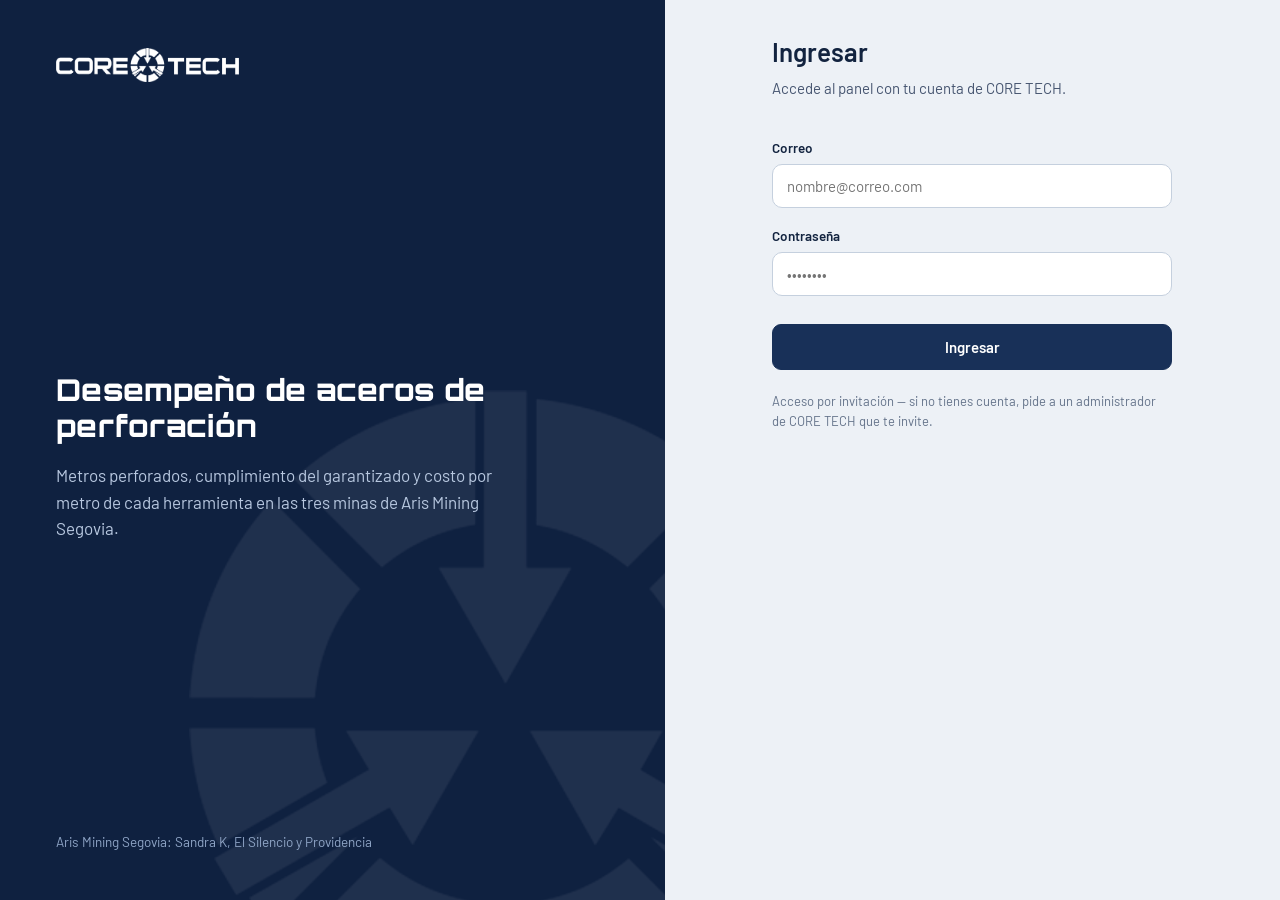
